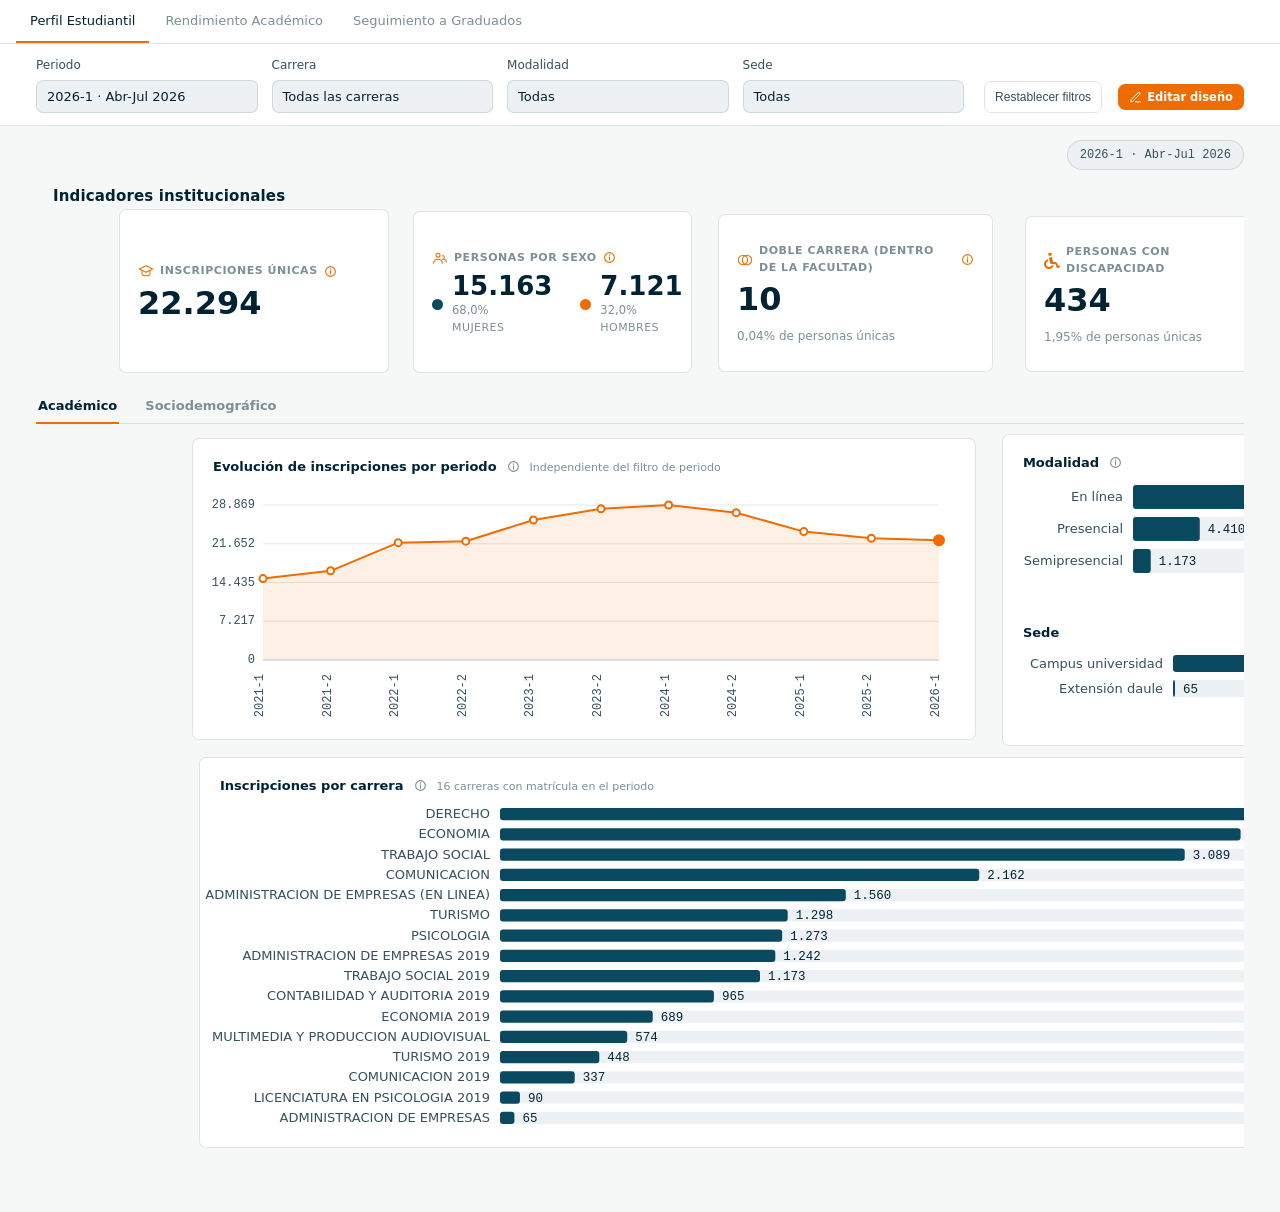
==== docs/index.html @ 74a1d80d "Agregar el modulo de Seguimiento a Graduados con su pipeline y verificacion Tercera pestana del tabl" ====
<!doctype html>
<html lang="es">
<head>
<meta charset="utf-8">
<meta name="viewport" content="width=device-width, initial-scale=1">
<title>Perfil Estudiantil FACSECYD</title>
<link rel="stylesheet" href="styles.css">
</head>
<body>
<div class="loading-veil" id="loadingVeil"><div class="dot"></div>Cargando datos&hellip;</div>

<div class="top-tabs" role="tablist" aria-label="Vistas del dashboard">
  <button type="button" class="top-tab on" data-view="perfil" role="tab" aria-selected="true">Perfil Estudiantil</button>
  <button type="button" class="top-tab" data-view="rendimiento" role="tab" aria-selected="false">Rendimiento Académico</button>
  <button type="button" class="top-tab" data-view="graduados" role="tab" aria-selected="false">Seguimiento a Graduados</button>
</div>

<div class="view-panel" id="view-perfil">
<div class="app" id="app" style="visibility:hidden">
  <div class="filterbar">
    <div class="filterbar-fields">
      <div class="field">
        <label>Periodo</label>
        <div class="msel" id="msel-periodo">
          <button type="button" class="msel-trigger" aria-haspopup="listbox">
            <span class="msel-label">&mdash;</span>
            <span class="count"></span>
          </button>
          <div class="msel-panel" role="listbox"></div>
        </div>
      </div>
      <div class="field">
        <label>Carrera</label>
        <div class="msel" id="msel-carrera">
          <button type="button" class="msel-trigger" aria-haspopup="listbox">
            <span class="msel-label">Todas las carreras</span>
            <span class="count"></span>
          </button>
          <div class="msel-panel" role="listbox"></div>
        </div>
      </div>
      <div class="field">
        <label>Modalidad</label>
        <div class="msel" id="msel-modalidad">
          <button type="button" class="msel-trigger" aria-haspopup="listbox">
            <span class="msel-label">Todas</span>
            <span class="count"></span>
          </button>
          <div class="msel-panel" role="listbox"></div>
        </div>
      </div>
      <div class="field">
        <label>Sede</label>
        <div class="msel" id="msel-sede">
          <button type="button" class="msel-trigger" aria-haspopup="listbox">
            <span class="msel-label">Todas</span>
            <span class="count"></span>
          </button>
          <div class="msel-panel" role="listbox"></div>
        </div>
      </div>
    </div>

    <div class="filterbar-actions">
      <button class="reset-link" id="resetBtn" type="button">Restablecer filtros</button>
      <div class="dash-toolbar">
        <button type="button" class="btn-editor primary small" id="btnEditToggle">
          <svg viewBox="0 0 24 24" width="13" height="13" fill="none" stroke="currentColor" stroke-width="1.8" stroke-linecap="round" stroke-linejoin="round"><path d="M12 20h9"/><path d="M16.5 3.5a2.1 2.1 0 0 1 3 3L7 19l-4 1 1-4 12.5-12.5z"/></svg>
          <span>Editar diseño</span>
        </button>
        <button type="button" class="btn-editor small" id="btnExport" hidden>Exportar diseño</button>
        <button type="button" class="btn-editor small" id="btnResetLayout" hidden>Restablecer diseño</button>
        <span class="dash-toolbar-hint" id="editHint" hidden>Arrastra una tarjeta por su encabezado para moverla a cualquier posición &middot; arrastra su esquina inferior derecha para cambiar ancho y alto</span>
      </div>
    </div>
  </div>

  <main class="main">
    <div class="page-head">
      <div class="head-right">
        <span id="crossChip"></span>
        <span class="period-tag" id="periodTag">&mdash;</span>
      </div>
    </div>

    <div class="dash-grid-outer">
    <div class="dash-grid" id="kpiGrid">
      <section class="dcard section-title" data-id="tituloIndicadores" data-w="100%">
        <span class="drag-handle" title="Mover">&#8942;&#8942;</span>
        <h2>Indicadores institucionales</h2>
        <span class="kpi-inst-alert" id="kpiInstAlert" hidden>Para ver los indicadores institucionales, selecciona únicamente un periodo</span>
      </section>

      <section class="dcard kpi" data-id="kpiInscripciones" data-w="25%">
        <span class="label-row">
          <span class="drag-handle" title="Mover">&#8942;&#8942;</span>
          <svg viewBox="0 0 24 24" width="16" height="16" fill="none" stroke="currentColor" stroke-width="1.6" stroke-linecap="round" stroke-linejoin="round"><path d="M2 9l10-5 10 5-10 5-10-5z"/><path d="M6 11.2v4.8c0 1.5 2.7 3 6 3s6-1.5 6-3v-4.8"/></svg>
          <span class="label">Inscripciones únicas</span>
          <span class="info-icon" id="kpiInscripcionesInfo" tabindex="0" role="button" aria-label="Qué significa Inscripciones únicas">
            <svg viewBox="0 0 24 24" width="13" height="13" fill="none" stroke="currentColor" stroke-width="2" stroke-linecap="round" stroke-linejoin="round"><circle cx="12" cy="12" r="9"/><line x1="12" y1="10.5" x2="12" y2="16.5"/><circle cx="12" cy="7.5" r="0.25" fill="currentColor" stroke-width="1.5"/></svg>
          </span>
        </span>
        <span class="value" id="kpiInscripcionesValue">&mdash;</span>
      </section>

      <section class="dcard kpi" data-id="kpiDobleCarrera" data-w="25%">
        <span class="label-row">
          <span class="drag-handle" title="Mover">&#8942;&#8942;</span>
          <svg viewBox="0 0 24 24" width="16" height="16" fill="none" stroke="currentColor" stroke-width="1.6" stroke-linecap="round" stroke-linejoin="round"><circle cx="9" cy="12" r="7"/><circle cx="15" cy="12" r="7"/></svg>
          <span class="label">Doble carrera (dentro de la facultad)</span>
          <span class="info-icon" id="kpiDobleCarreraInfo" tabindex="0" role="button" aria-label="Qué significa Doble carrera dentro de la facultad">
            <svg viewBox="0 0 24 24" width="13" height="13" fill="none" stroke="currentColor" stroke-width="2" stroke-linecap="round" stroke-linejoin="round"><circle cx="12" cy="12" r="9"/><line x1="12" y1="10.5" x2="12" y2="16.5"/><circle cx="12" cy="7.5" r="0.25" fill="currentColor" stroke-width="1.5"/></svg>
          </span>
        </span>
        <span class="value" id="kpiDobleCarreraValue">&mdash;</span>
        <span class="value-pct" id="kpiDobleCarreraPct"></span>
      </section>

      <section class="dcard kpi" data-id="kpiSexo" data-w="50%">
        <span class="label-row">
          <span class="drag-handle" title="Mover">&#8942;&#8942;</span>
          <svg viewBox="0 0 24 24" width="16" height="16" fill="none" stroke="currentColor" stroke-width="1.6" stroke-linecap="round" stroke-linejoin="round"><circle cx="9" cy="8" r="3"/><path d="M2.5 20c0-3.6 2.9-6 6.5-6s6.5 2.4 6.5 6"/><path d="M16 8.3c1.4.3 2.5 1.5 2.5 3s-1.1 2.7-2.5 3"/><path d="M18.5 14.3c2 .5 3 1.9 3 3.7"/></svg>
          <span class="label">Personas por sexo</span>
          <span class="info-icon" id="kpiSexoInfo" tabindex="0" role="button" aria-label="Qué significa Personas por sexo">
            <svg viewBox="0 0 24 24" width="13" height="13" fill="none" stroke="currentColor" stroke-width="2" stroke-linecap="round" stroke-linejoin="round"><circle cx="12" cy="12" r="9"/><line x1="12" y1="10.5" x2="12" y2="16.5"/><circle cx="12" cy="7.5" r="0.25" fill="currentColor" stroke-width="1.5"/></svg>
          </span>
        </span>
        <span class="value-split">
          <span class="value-item">
            <span class="value-dot" style="background:var(--s1)"></span>
            <span class="value-item-text">
              <span class="value-item-num" id="kpiSexoMujeresValue">&mdash;</span>
              <span class="value-item-pct" id="kpiSexoMujeresPct"></span>
              <span class="value-item-label">Mujeres</span>
            </span>
          </span>
          <span class="value-item">
            <span class="value-dot" style="background:var(--s2)"></span>
            <span class="value-item-text">
              <span class="value-item-num" id="kpiSexoHombresValue">&mdash;</span>
              <span class="value-item-pct" id="kpiSexoHombresPct"></span>
              <span class="value-item-label">Hombres</span>
            </span>
          </span>
        </span>
      </section>

      <section class="dcard kpi" data-id="kpiDiscapacidad" data-w="25%">
        <span class="label-row">
          <span class="drag-handle" title="Mover">&#8942;&#8942;</span>
          <svg viewBox="0 0 512 512" width="16" height="16" fill="currentColor"><!-- Font Awesome Free 7.3.1 (CC BY 4.0) --><path d="M136 40a56 56 0 1 1 112 0 56 56 0 1 1 -112 0zM117.9 197.6l12.6 63c-38.6 12.4-66.5 48.7-66.5 91.4 0 53 43 96 96 96 35.6 0 66.7-19.4 83.3-48.2 2.3 .1 4.6 .2 7 .2l4.1 0c1 0 2.1 0 3.1 0l55.2 0c-20.4 64.9-81 112-152.7 112-88.4 0-160-71.6-160-160 0-73.8 50-135.9 117.9-154.4zm148.6-28.1l23.7 118.5 60.5 0c33.3 0 63.2 20.7 74.9 51.9l25.5 68 18.7-6.2c16.8-5.6 34.9 3.5 40.5 20.2s-3.5 34.9-20.2 40.5l-48 16c-16.3 5.4-34-3-40.1-19.1l-36.3-96.9c-2.3-6.2-8.3-10.4-15-10.4l-86.1 0c-.4 0-.8 0-1.3 0l-13.1 0c-30.5 0-56.8-21.5-62.8-51.4L165.3 189.7c-6.4-31.9 18-61.7 50.6-61.7 24.6 0 45.8 17.4 50.6 41.5z"/></svg>
          <span class="label">Personas con discapacidad</span>
          <span class="info-icon" id="kpiDiscapacidadInfo" tabindex="0" role="button" aria-label="Qué significa Personas con discapacidad">
            <svg viewBox="0 0 24 24" width="13" height="13" fill="none" stroke="currentColor" stroke-width="2" stroke-linecap="round" stroke-linejoin="round"><circle cx="12" cy="12" r="9"/><line x1="12" y1="10.5" x2="12" y2="16.5"/><circle cx="12" cy="7.5" r="0.25" fill="currentColor" stroke-width="1.5"/></svg>
          </span>
        </span>
        <span class="value" id="kpiDiscapacidadValue">&mdash;</span>
        <span class="value-pct" id="kpiDiscapacidadPct"></span>
      </section>

      <section class="dcard kpi" data-id="kpiInternacional" data-w="25%">
        <span class="label-row">
          <span class="drag-handle" title="Mover">&#8942;&#8942;</span>
          <svg viewBox="0 0 24 24" width="16" height="16" fill="none" stroke="currentColor" stroke-width="1.6" stroke-linecap="round" stroke-linejoin="round"><circle cx="12" cy="12" r="9"/><line x1="3" y1="12" x2="21" y2="12"/><path d="M12 3c3 3.5 3 14.5 0 18M12 3c-3 3.5-3 14.5 0 18"/></svg>
          <span class="label">Estudiantes internacionales</span>
          <span class="info-icon" id="kpiInternacionalInfo" tabindex="0" role="button" aria-label="Qué significa Estudiantes internacionales">
            <svg viewBox="0 0 24 24" width="13" height="13" fill="none" stroke="currentColor" stroke-width="2" stroke-linecap="round" stroke-linejoin="round"><circle cx="12" cy="12" r="9"/><line x1="12" y1="10.5" x2="12" y2="16.5"/><circle cx="12" cy="7.5" r="0.25" fill="currentColor" stroke-width="1.5"/></svg>
          </span>
        </span>
        <span class="value" id="kpiInternacionalValue">&mdash;</span>
        <span class="value-pct" id="kpiInternacionalPct"></span>
      </section>
    </div>
    </div>

    <nav class="subtabs">
      <button type="button" class="subtab on" data-target="panel-academico">Académico</button>
      <button type="button" class="subtab" data-target="panel-socio">Sociodemográfico</button>
    </nav>

    <div class="section-panel" id="panel-academico">
    <div class="dash-grid-outer">
    <div class="dash-grid" id="dashGrid-academico">
      <section class="card dcard" data-id="trend" data-w="50%">
        <div class="card-head">
          <span class="drag-handle" title="Mover">&#8942;&#8942;</span>
          <h3>Evolución de inscripciones por periodo</h3>
          <span class="info-icon" id="trendInfo" tabindex="0" role="button" aria-label="Cómo se cuenta este gráfico">
            <svg viewBox="0 0 24 24" width="13" height="13" fill="none" stroke="currentColor" stroke-width="2" stroke-linecap="round" stroke-linejoin="round"><circle cx="12" cy="12" r="9"/><line x1="12" y1="10.5" x2="12" y2="16.5"/><circle cx="12" cy="7.5" r="0.25" fill="currentColor" stroke-width="1.5"/></svg>
          </span>
          <span class="note">Independiente del filtro de periodo</span>
        </div>
        <div class="chart-wrap" id="chartTrend"></div>
      </section>

      <section class="card dcard" data-id="modsede" data-w="50%">
        <div class="card-head">
          <span class="drag-handle" title="Mover">&#8942;&#8942;</span>
          <h3>Modalidad</h3>
          <span class="info-icon" id="modsedeInfo" tabindex="0" role="button" aria-label="Cómo se cuentan estos gráficos">
            <svg viewBox="0 0 24 24" width="13" height="13" fill="none" stroke="currentColor" stroke-width="2" stroke-linecap="round" stroke-linejoin="round"><circle cx="12" cy="12" r="9"/><line x1="12" y1="10.5" x2="12" y2="16.5"/><circle cx="12" cy="7.5" r="0.25" fill="currentColor" stroke-width="1.5"/></svg>
          </span>
        </div>
        <div class="chart-wrap" id="chartModalidad"></div>
        <div class="card-head" style="margin-top:18px;"><h3>Sede</h3></div>
        <div class="chart-wrap" id="chartSede"></div>
      </section>

      <section class="card dcard" data-id="carrera" data-w="100%">
        <div class="card-head">
          <span class="drag-handle" title="Mover">&#8942;&#8942;</span>
          <h3>Inscripciones por carrera</h3>
          <span class="info-icon" id="carreraInfo" tabindex="0" role="button" aria-label="Cómo se cuenta este gráfico">
            <svg viewBox="0 0 24 24" width="13" height="13" fill="none" stroke="currentColor" stroke-width="2" stroke-linecap="round" stroke-linejoin="round"><circle cx="12" cy="12" r="9"/><line x1="12" y1="10.5" x2="12" y2="16.5"/><circle cx="12" cy="7.5" r="0.25" fill="currentColor" stroke-width="1.5"/></svg>
          </span>
          <span class="note" id="carreraNote"></span>
        </div>
        <div class="chart-wrap" id="chartCarrera"></div>
      </section>
    </div>
    </div>
    </div>

    <div class="section-panel" id="panel-socio" hidden>
    <div class="dash-grid-outer">
    <div class="dash-grid" id="dashGrid-socio">
      <section class="card dcard" data-id="pyramid" data-w="100%">
        <div class="card-head">
          <span class="drag-handle" title="Mover">&#8942;&#8942;</span>
          <h3>Estructura de la población por sexo y edad de ingreso</h3>
          <span class="info-icon" id="pyramidInfo" tabindex="0" role="button" aria-label="Cómo se cuenta este gráfico">
            <svg viewBox="0 0 24 24" width="13" height="13" fill="none" stroke="currentColor" stroke-width="2" stroke-linecap="round" stroke-linejoin="round"><circle cx="12" cy="12" r="9"/><line x1="12" y1="10.5" x2="12" y2="16.5"/><circle cx="12" cy="7.5" r="0.25" fill="currentColor" stroke-width="1.5"/></svg>
          </span>
          <span class="note" id="pyramidNote"></span>
        </div>
        <div class="pyramid-stats" id="pyramidStats"></div>
        <div class="chart-wrap" id="chartPyramid"></div>
      </section>

      <section class="card dcard" data-id="grupo" data-w="33%">
        <div class="card-head">
          <span class="drag-handle" title="Mover">&#8942;&#8942;</span>
          <h3>Grupo socioeconómico</h3>
          <span class="info-icon" id="grupoInfo" tabindex="0" role="button" aria-label="Cómo se cuenta este gráfico">
            <svg viewBox="0 0 24 24" width="13" height="13" fill="none" stroke="currentColor" stroke-width="2" stroke-linecap="round" stroke-linejoin="round"><circle cx="12" cy="12" r="9"/><line x1="12" y1="10.5" x2="12" y2="16.5"/><circle cx="12" cy="7.5" r="0.25" fill="currentColor" stroke-width="1.5"/></svg>
          </span>
        </div>
        <div class="chart-wrap" id="chartGrupo"></div>
      </section>

      <section class="card dcard" data-id="etnia" data-w="33%">
        <div class="card-head">
          <span class="drag-handle" title="Mover">&#8942;&#8942;</span>
          <h3>Autoidentificación étnica</h3>
          <span class="info-icon" id="etniaInfo" tabindex="0" role="button" aria-label="Cómo se cuenta este gráfico">
            <svg viewBox="0 0 24 24" width="13" height="13" fill="none" stroke="currentColor" stroke-width="2" stroke-linecap="round" stroke-linejoin="round"><circle cx="12" cy="12" r="9"/><line x1="12" y1="10.5" x2="12" y2="16.5"/><circle cx="12" cy="7.5" r="0.25" fill="currentColor" stroke-width="1.5"/></svg>
          </span>
        </div>
        <div class="chart-wrap" id="chartEtnia"></div>
      </section>

      <section class="card dcard" data-id="disc" data-w="33%">
        <div class="card-head">
          <span class="drag-handle" title="Mover">&#8942;&#8942;</span>
          <h3>Discapacidad</h3>
          <span class="info-icon" id="discInfo" tabindex="0" role="button" aria-label="Cómo se cuenta este gráfico">
            <svg viewBox="0 0 24 24" width="13" height="13" fill="none" stroke="currentColor" stroke-width="2" stroke-linecap="round" stroke-linejoin="round"><circle cx="12" cy="12" r="9"/><line x1="12" y1="10.5" x2="12" y2="16.5"/><circle cx="12" cy="7.5" r="0.25" fill="currentColor" stroke-width="1.5"/></svg>
          </span>
          <span class="note" id="discNote"></span>
        </div>
        <div class="chart-wrap" id="chartDisc"></div>
      </section>

      <section class="card dcard" data-id="ecuadorsplit" data-w="100%">
        <div class="card-head">
          <span class="drag-handle" title="Mover">&#8942;&#8942;</span>
          <h3>Origen: Ecuador vs. extranjero</h3>
          <span class="info-icon" id="ecuadorSplitInfo" tabindex="0" role="button" aria-label="Cómo se cuenta este gráfico">
            <svg viewBox="0 0 24 24" width="13" height="13" fill="none" stroke="currentColor" stroke-width="2" stroke-linecap="round" stroke-linejoin="round"><circle cx="12" cy="12" r="9"/><line x1="12" y1="10.5" x2="12" y2="16.5"/><circle cx="12" cy="7.5" r="0.25" fill="currentColor" stroke-width="1.5"/></svg>
          </span>
        </div>
        <div class="chart-wrap" id="chartEcuador"></div>
      </section>

      <section class="card dcard" data-id="worldmap" data-w="100%">
        <div class="card-head">
          <span class="drag-handle" title="Mover">&#8942;&#8942;</span>
          <h3>Estudiantes internacionales por país</h3>
          <span class="info-icon" id="worldMapInfo" tabindex="0" role="button" aria-label="Cómo se cuenta este gráfico">
            <svg viewBox="0 0 24 24" width="13" height="13" fill="none" stroke="currentColor" stroke-width="2" stroke-linecap="round" stroke-linejoin="round"><circle cx="12" cy="12" r="9"/><line x1="12" y1="10.5" x2="12" y2="16.5"/><circle cx="12" cy="7.5" r="0.25" fill="currentColor" stroke-width="1.5"/></svg>
          </span>
          <span class="note" id="worldMapNote"></span>
        </div>
        <div class="chart-wrap map-wrap" id="worldMapWrap">
          <div class="map-period-block" id="worldMapBlock" hidden>Selecciona un solo periodo para ver este mapa</div>
          <svg id="worldMapSvg" class="chart world-map" viewBox="0 0 960 480" role="img" aria-label="Países de origen de estudiantes internacionales">
<path id="c-AFG" d="M643.2,144.9L645.9,145.9L648,145.6L648.5,144.4L650.6,144L652.1,143.2L652.7,141L654.9,140.5L655.3,139.6L656.6,140.3L657.4,140.4L658.9,140.4L660.9,140.9L661.7,141.3L663.6,140.4L664.5,140.9L665.4,139.7L667,139.8L667.4,139.4L667.7,138.3L668.8,137.4L670.3,138L670,138.8L670.8,138.9L670.5,141.2L671.6,142L672.5,141.5L673.7,141.2L675.4,140L677.2,140.2L679.9,140.2L680.4,141L678.9,141.3L677.5,141.8L674.5,142.1L671.6,142.6L670,143.8L670.7,144.9L671,146.3L669.6,147.4L669.8,148.4L669,149.4L666.5,149.3L667.5,151L665.8,151.7L664.7,153.3L664.8,154.9L663.8,155.7L662.8,155.4L660.8,155.8L660.5,156.5L658.5,156.5L657,158L656.9,160.3L653.5,161.4L651.6,161.2L651.1,161.8L649.5,161.4L646.8,161.8L642.3,160.5L644.7,158L644.5,156.3L642.5,155.9L642.3,154.2L641.4,152L642.6,150.6L641.4,150.2L642.1,148.3L643.2,144.9Z"/><path id="c-AGO" d="M523.5,255.7L524.2,257.7L525,259.3L525.6,260.1L526.6,261.5L528.4,261.3L529.2,260.9L530.7,261.3L531.1,260.6L531.8,259.1L533.4,259L533.6,258.5L534.9,258.5L534.7,259.5L537.9,259.4L538,261.1L538.5,262.1L538.1,263.8L538.3,265.4L539.2,266.4L539.1,269.6L539.7,269.3L540.9,269.4L542.6,269L543.8,269.1L544,270L543.7,271.3L544.2,272.5L543.8,273.5L544,274.4L538.5,274.4L538.4,282.9L540.2,285.1L541.9,286.7L537,287.8L530.5,287.4L528.7,286.2L517.9,286.3L517.5,286.5L515.9,285.3L514.2,285.2L512.6,285.6L511.3,286.1L511,284.5L511.4,282.1L512.3,279.7L512.5,278.5L513.3,276.1L514,275L515.5,273.3L516.4,272.1L516.6,270.1L516.5,268.6L515.7,267.7L515,266L514.3,264.4L514.5,263.9L515.3,262.8L514.5,260.3L513.9,258.5L512.6,256.8L512.9,256.3L514,255.9L514.7,256L515.7,255.6L523.5,255.7ZM513.2,255.2L512.5,255.4L511.8,253.4L512.8,252.3L513.7,251.8L514.7,252.7L513.7,253.3L513.2,254L513.2,255.2Z"/><path id="c-ALB" d="M534.9,128.4L534.6,129.3L534.9,130.4L536.1,131.1L536,131.8L535.1,132.2L535,133L533.7,134.3L533.3,134.1L533.2,133.6L531.7,132.7L531.5,131.4L531.7,129.6L532.1,128.7L531.7,128.3L531.5,127.5L532.6,126.2L532.8,126.7L533.5,126.4L534.1,127.1L534.7,127.4L534.9,128.4Z"/><path id="c-ARE" d="M617.5,175.3L618,175.2L618.1,175.9L620.2,175.5L622.4,175.6L624,175.7L625.8,173.9L627.8,172.2L629.5,170.5L630,171.4L630.4,173.5L629,173.5L628.8,175.3L629.3,175.7L628.1,176.2L628.1,177.3L627.3,178.4L627.2,179.4L626.7,180L618.7,178.7L617.6,176L617.5,175.3Z"/><path id="c-ARG" d="M305.3,387.2L302.8,387.3L301.4,386.4L299.8,386.3L297,386.3L297,380.4L298,381.6L299.3,383.6L302.8,385.2L306.5,385.9L305.3,387.2ZM306.8,298.9L308.3,300.8L309.4,298.6L312.4,298.8L312.8,299.3L317.7,303.7L319.9,304.1L323.2,306.1L325.9,307.1L326.3,308.3L323.7,312.3L326.4,313.1L329.4,313.5L331.5,313L333.9,311L334.3,308.6L335.7,308.1L337,309.7L336.9,311.8L334.7,313.3L332.9,314.4L329.9,316.9L326.3,320.6L325.7,322.7L325,325.5L325,328.1L324.4,328.7L324.2,330.4L324,331.8L327.4,334.1L327,335.9L328.7,337.1L328.6,338.4L326,341.8L322,343.3L316.7,343.8L313.8,343.5L314.3,345.1L313.8,347.1L314.3,348.5L312.7,349.4L309.9,349.8L307.4,348.8L306.4,349.5L306.7,352.2L308.5,353L310,352.1L310.8,353.5L308.3,354.3L306.2,356L305.8,358.7L305.2,360.1L302.6,360.1L300.5,361.5L299.8,363.5L302.4,365.4L305,366L304,368.4L300.9,369.9L299.2,373L296.7,374L295.6,375.3L296.5,378.1L298.3,379.6L297.1,379.5L294.7,379L288.2,378.7L287.1,377.1L287.2,375.1L285.4,375.3L284.5,374.3L284.2,371.5L286.3,370.3L287.1,368.7L286.8,367.3L288.2,365L289.2,361.5L288.9,359.9L290.1,359.4L289.8,358.4L288.6,357.9L289.4,356.8L288.2,355.8L287.6,352.7L288.7,352.1L288.2,348.9L288.9,346.2L289.6,343.8L291.2,342.8L290.4,340.2L290.3,337.8L292.4,336L292.3,333.8L293.8,331.2L293.8,328.7L293.1,328.2L291.9,323.6L293.5,320.9L293.3,318.3L294.3,315.9L296,313.4L297.9,311.7L297.1,310.7L297.6,309.8L297.6,305.4L300.5,304.1L301.4,301.3L301,300.6L303.3,298.2L306.8,298.9Z"/><path id="c-ARM" d="M596.2,130.4L599.9,130L600.5,130.7L601.5,131.2L601,131.8L602.4,132.8L601.6,133.6L602.8,134.3L604,134.8L604,136.6L603,136.7L602,135.1L602,134.7L600.8,134.7L600,134L599.5,134.1L598.4,133.3L596.4,132.7L596.7,131.4L596.2,130.4Z"/><path id="c-ATA" d="M321.1,453.4L320.4,454.8L319.6,456L314,455.6L308,455.8L304.7,454.9L304.7,454.8L303.2,454L309.2,454.1L315,454.4L317,453.3L318.4,452.3L321.1,453.4ZM55.4,452L50.3,452.4L46.8,451.4L45.3,450.5L45.2,450.3L43.4,449.6L45.1,448.6L50,449L52.7,449.8L54.7,450.8L55.4,452ZM359.6,448.1L362.9,449.3L364,450.9L364.3,452L364.4,453.4L360.3,454.2L356,454.9L351,455.5L345.4,456.1L339.1,455.9L335.6,455L336,453.9L341.7,453.2L344,452.3L345.7,451.2L346.9,450.2L348.5,449.2L350.2,448.1L350.2,448.1L351.6,448.1L355.6,447.6L359.6,448.1ZM156.8,436L160.2,436.4L163.4,436L161.9,436.9L159.4,437.6L155.7,437.4L153,436.4L153,436.4L153.6,435.5L156.8,436ZM145.2,436L149.2,437L147.7,436.9L144.2,436.6L140.6,435.9L140.6,435.9L142.5,435.3L145.2,436ZM216,431.8L219,432.2L221.9,431.9L223.5,433.4L221.4,433.2L218.1,433.3L214.8,433.2L211.2,433.3L208.5,432.8L207.1,431.7L208.8,431.2L212.2,431.6L216,431.8ZM297.5,429.2L297.8,430.4L297.3,431.5L296.6,432.5L293.4,432.8L290.5,433.3L287,433.3L288.3,432.2L285.1,432.6L282.2,433L280.1,432.2L280,431.1L282.9,430.1L282.9,430.1L284.7,429.7L287.8,429.8L288.6,428.5L288.7,427.5L288.7,425.3L290.2,424.1L292.7,423.7L294.1,424.7L294.7,425.7L295.8,426.9L296.7,428L297.5,429.2ZM323.7,411.1L322.5,411.6L320.6,411.2L318.4,411.5L316.5,412.1L314.6,412.8L313.3,413.6L312.9,414.6L313.1,415.6L314.3,416.5L312.5,417.1L310,417.3L308.5,418.2L307,419.1L305.3,420.2L304.9,421.2L305.8,422.3L307.2,423.1L309.4,423.8L311.5,424.6L312.6,425.7L313.1,426.6L313.9,427.7L315.2,428.6L316,429.6L316.3,432L317.1,433L317.3,434.1L318.2,435.1L317.8,436.5L316.3,437.6L314.8,438.5L311.2,438.9L310,439.8L308.4,440.7L304.4,441.7L300.8,442.1L297.5,442.7L293.9,443.3L291.7,444.4L287.4,444.5L282.7,444.4L278.5,444.6L274,444.6L274.9,445.6L278.9,446.1L281.9,446.8L283.6,447.8L280.6,448.6L276,448.3L272.2,449L272,450.1L271.9,451.2L275.1,452L275.6,453L279,454L284.7,454.4L289.5,455.2L293.3,456L298.2,456.8L304.8,457.3L311.3,458L315.9,458.8L320.8,459.7L323.4,460.9L324.7,461.9L328,461L332.4,460.2L337,459.4L342.6,458.7L347.3,457.9L353.9,457.9L360.5,458.3L365.8,458.9L367.6,457.7L371.3,457L378,456.9L383.3,456.3L388.3,455.7L393.8,455.4L399.7,454.9L403.9,454.2L402,453.3L400.8,452.4L400.8,451.4L395.7,451.5L390.2,451.9L385,451.9L384.2,450.9L384.6,448.9L385.8,448.3L389.6,447.7L394.1,447.1L397.3,446.3L400.6,445.5L403,444.5L406.6,444L410.2,443.6L412.1,443.4L416.2,443.3L420.1,442.9L423.4,442.4L426.6,441.8L429.6,441.2L433.3,440.3L435.6,439.4L438.1,438.7L438.9,437.6L436.1,437L437,435.9L438.8,435.1L441.6,434.5L444.5,433.9L447.2,433.1L449.3,432L450.6,430.8L452.5,430L455.7,430.2L457,431.1L460.2,431.2L460.3,430.2L461.7,429.2L464.6,429.4L465.2,430.4L468.4,430.6L471.9,430.1L475.2,429.8L478.2,429.9L479.4,431L482.3,430.1L485,429.7L488.1,429.3L491,428.9L493.8,428.3L496.7,427.9L499,427.3L500.6,426.4L502.6,427.1L505.4,426.7L507.3,428L508.8,428.9L511.9,428.4L513.1,427.3L515.8,426.6L519.3,426.7L520.3,427.7L522.5,426.7L525.4,426.4L528.5,426.3L531.4,426.4L534.3,426.7L537.2,426.9L538.5,427.7L540.2,428.5L543.1,428.1L546.2,428L549.3,428L552.2,427.9L554.9,427.5L557.7,427.2L560.1,426.5L562.6,426L565.3,425.8L567.3,425L568.8,423.6L570.3,422.7L573.1,423.1L574.1,424L576.4,424.7L579.2,424.4L581.1,425.4L583.1,426.1L585.8,425.4L586.7,424.3L589.1,423.8L591.9,422.9L594.5,422.6L597.6,422L599.7,421.5L601.9,420.8L604,420.3L606.5,420.6L608.9,419.6L610.6,418.9L613.1,419L615.3,418.3L615.9,417.4L618.1,416.7L620.3,416.1L623,415.7L625.4,415.5L627.8,415.7L630.3,415.9L632.4,416.7L632.7,417.8L635,418.7L636.7,419.4L639.8,419.7L641.6,420.5L643.8,421.2L646.4,421.4L648.5,420.8L650.8,419.7L653.3,420.3L655.9,420.6L658.4,420.9L661,421.2L663.7,421.2L665.9,423.9L665.8,424.6L665.5,425.8L662.9,426.5L660.8,427.5L661.2,428.5L664.2,428.5L663.8,429.5L662.5,430.5L661.2,431.6L663.2,432.4L666.3,432.7L669.4,432.2L670.9,431.2L671.8,430.2L673.2,429.4L674.9,428.6L675.6,427.6L677,426.3L678.6,426.1L681.7,426L684.3,425.7L687.1,425.2L688.4,424.2L689.1,423.2L691,422.2L693.6,421.5L695.8,421L697.3,420.1L698.8,419.6L700.7,419.2L703.4,419.5L705.8,419.2L708.4,418.9L711.3,419.1L713.3,418.3L714.6,416.6L715.6,417.3L716.9,418.5L719.1,419.1L721.7,419.3L724.2,419L727,419.2L729.5,419.2L731.1,419L733.4,419.1L735.4,419.7L737.8,419.3L740.7,419.3L743.1,419L745.9,419.3L747.7,418.4L749,417.6L750.9,416.8L754.2,414.8L755.9,415.2L758,415.9L759.8,416.9L763.2,418.5L765.8,418.5L768.2,418.5L771.1,418.2L774,417.9L776.2,417.1L778,416.4L781,416.2L782.9,415.7L785,416.2L786.4,417L788.3,417.9L791.2,417.8L793,418.4L796.2,419.1L799.6,419.4L802.3,419.2L804.4,418.3L806.2,417.5L808.6,417.3L811,417.7L813.8,417.9L816.3,417.5L818.7,417.5L821,417.8L823.5,418L825.9,417.6L828.8,417.1L831.5,417L834.5,417L837,416.8L839.4,416.6L840.1,415.3L840.2,414.2L841.9,414.9L842.3,416.1L843.2,417.2L844.3,418.1L846.6,418.5L849.6,418.4L853.1,418.3L855.5,418.2L859,418.2L861.5,418.1L865,418.2L868,418.4L869.9,419.3L869.3,420.3L871.1,421.1L873.9,421.7L876.9,422.4L880.4,422.8L884,423.2L886.7,423.7L889.7,423.7L891.4,422.8L893.8,423.6L895.8,424.4L898.2,425L901.4,425.3L904.5,425.6L905.8,426.6L908.8,427.3L910.9,428.2L913.8,428.6L916.9,428.6L919.8,428.7L923,428.7L926.2,428.9L929.1,429.3L931.9,429.9L934.7,430.4L936.6,431.2L936.2,432.2L934.8,433.2L933.6,434.4L932.7,435.3L931.4,436.4L927.9,436.8L926.4,437.8L922.9,438.3L921.7,439.4L919.9,440.4L918,441.2L916.9,442.3L916.2,443.3L915.9,444.5L916,445.5L917.5,446.6L918.1,447.5L919.3,448.5L924.3,448.9L925.3,450L920.5,450.4L916.4,451L911.4,451.1L909.1,452.6L908.7,453.9L907.5,454.9L906.1,455.9L909.7,456.7L911,457.8L913.3,458.8L916.5,459.7L920.3,460.6L924.3,461.4L930.4,462.2L931.7,463.5L939.4,464.1L939.9,464.3L941.9,465.1L949.3,464.4L955.4,465.3L960,465.9L0.2,465.9L2.5,464.4L7.3,465.2L7.6,465.1L10.4,464.3L10.8,464.3L11.1,464.3L15,465.4L18.4,464.3L19,464.2L26.8,463.7L29.3,464.3L30.6,464.6L34.6,465.5L42.2,466.2L48.2,467L58.5,467.7L66.2,466.9L77.5,467.5L83.9,468.3L91,467.5L98.4,466.8L99,465.5L88.5,465.4L79.8,464.8L77.6,463.7L70.4,463.2L70.9,462L71.9,460.9L72.9,459.9L72.4,458.8L67.9,458L65.9,457.1L61.8,456.3L68.2,456.4L74.4,456L78.3,456.9L83,456.1L87.4,455.1L89.6,454.2L88.6,453.1L85.2,452.4L81.2,451.6L75.8,451.5L71,451.1L65.8,450.8L64.1,449.8L60.6,449L58.5,448.1L57.7,445L59,445.3L61.4,446.1L65.8,445.9L70,445.5L72.2,446.7L76.4,446.4L80,445.8L83.3,445.1L86.4,444.2L90.4,443.9L90.3,442.9L89.3,442L90.1,441L93.6,440.5L95.1,441.4L99.2,440.9L102.3,440.2L106.1,440.2L109.7,439.9L113.3,439.3L116.2,438.7L119.4,438.1L121.5,438.3L123.3,438.5L127.3,438.1L130.9,438.6L134.5,438.6L138,438.2L141.6,438.5L145.6,438.7L149.3,438.6L153.2,438.7L157.1,438.7L160.8,438.6L163.5,437.8L166.7,437.4L170.1,438L173.3,437.5L176.1,436.6L177.9,437.4L178.8,438.3L180.5,439.2L183.3,438.5L186.5,439.4L190.1,439.8L193.2,440.5L196.9,440.3L200.3,439.9L204.4,440L208,440.3L211.6,440.8L213,439.7L211.3,438.8L210,437.8L206.5,437.6L205,436.6L204.5,435.6L203.5,433.6L205.6,434L209.1,434.2L212.5,434L215.6,434.4L218.3,435.2L219.5,436.2L223.1,436.3L226.5,435.9L230.2,435.4L233.5,435.1L236.2,435.7L239.8,435.5L242.1,433.5L244.2,434.7L247.3,435.2L250.6,434.9L252.8,435.9L256.3,436.1L259.6,436.4L262.7,436.9L264.8,435.9L265.9,435L268.5,436.1L272.2,435.8L274.9,436.4L276.7,437.3L280.3,437L283.1,436.4L285.8,435.7L289,435.4L292.8,435.1L296.2,434.7L298.8,434.1L300.3,433.3L301,432.1L300.7,431L299.8,430L298.9,428.9L298.1,427.9L297.4,427L297.2,425.9L297.5,424.9L298.7,423.9L299.8,422.8L300.2,421.7L299.7,420.6L299.4,419.5L300.7,418.3L302.1,417.6L303.8,416.6L305.7,415.7L307.8,414.9L308.9,413.8L310.3,413.1L312,412.4L314.6,412.2L316.2,411.4L318.1,410.9L320.3,410.6L322.2,409.9L323.7,409L325.8,408.7L327.4,409.4L326.4,410.3L323.7,411.1Z"/><path id="c-ATF" d="M663.8,369.7L665.5,370.5L668.1,370.8L668.2,371.3L667.4,372.6L663.3,372.7L663.3,371.3L663.6,370.2L663.8,369.7Z"/><path id="c-AUS" d="M867.7,348.8L870.3,349.7L871.8,349.3L873.8,348.8L875.4,349L875.6,352.2L874.7,353.1L874.4,355.2L873.5,354.5L871.7,356.4L871.1,356.2L869.5,356.1L867.8,353.9L867.5,352.1L865.9,349.8L866,348.5L867.7,348.8ZM862.8,276.7L863.8,278.8L865.5,277.8L866.4,278.9L867.7,280L867.4,281.1L868,283.4L868.4,284.8L869,285.1L869.8,287.4L869.5,288.7L870.4,290.6L873.3,291.9L875.1,293.2L876.9,294.4L876.6,295L878.1,296.7L879.1,299.6L880.2,299L881.3,300.1L881.9,299.7L882.4,302.6L884.3,304.2L885.5,305.2L887.6,307.4L888.4,309.5L888.4,311L888.2,312.7L889.5,315L889.4,317.3L888.9,318.6L888.2,320.9L888.2,322.5L887.7,324.4L886.5,326.8L884.6,328.1L883.6,330.2L882.7,331.5L881.9,333.8L880.9,335.1L880.2,337.1L879.9,339L880,339.8L878.5,340.7L875.5,340.8L873,341.9L871.8,343L870.2,344.1L868,342.9L866.3,342.4L866.8,341.1L865.3,341.6L863,343.5L860.7,342.8L859.1,342.3L857.6,342.2L855,341.4L853.3,339.7L852.8,337.7L852.2,336.4L850.9,335.3L848.3,335L849.2,333.7L848.6,331.7L847.3,333.5L844.9,334L846.3,332.6L846.7,331L847.7,329.7L847.5,327.7L845.3,330L843.7,330.9L842.6,333L840.6,331.9L840.6,330.5L839,328.6L837.6,327.6L838.1,327L834.6,325.4L832.8,325.3L830.2,324L825.4,324.2L822,325.2L818.9,326.1L816.4,325.9L813.6,327.3L811.3,327.9L810.7,329.3L809.8,330.4L807.5,330.4L805.8,330.7L803.5,330.2L801.5,330.5L799.7,330.6L798.1,332L797.4,331.9L796,332.7L794.7,333.5L792.8,333.4L791,333.4L788.2,331.7L786.7,331.2L786.8,329.7L788.1,329.3L788.6,328.7L788.5,327.7L788.8,325.9L788.5,324.3L787.1,321.6L786.7,320.1L786.8,318.6L785.7,316.8L785.6,316L784.5,315L784.1,312.9L782.6,310.8L782.2,309.6L783.4,310.8L782.5,308.3L783.8,309.1L784.6,310.1L784.6,308.8L783.3,306.7L783,305.8L782.4,305L782.7,303.5L783.2,302.8L783.6,301.5L783.3,299.9L784.4,298L784.6,300L785.7,298.2L787.9,297.3L789.2,296.2L791.2,295.2L792.4,295L793.2,295.3L795.3,294.3L796.9,294L797.3,293.5L798,293.2L799.5,293.3L802.3,292.5L803.7,291.3L804.4,289.9L806,288.5L806.1,287.5L806.2,286L808,283.7L809.2,286L810.3,285.5L809.3,284.3L810.2,283L811.4,283.5L811.7,281.5L813.1,280.2L813.8,279.1L815.1,278.7L815.2,277.9L816.3,278.3L816.4,277.6L817.6,277.2L818.8,276.8L820.8,278.1L822.3,279.7L824,279.7L825.7,279.9L825.1,278.5L826.4,276.3L827.6,275.6L827.2,275L828.3,273.4L829.9,272.5L831.3,272.8L833.5,272.3L833.5,270.9L831.5,270.1L833,269.7L834.7,270.3L836.1,271.4L838.4,272.1L839.1,271.8L840.8,272.7L842.4,271.9L843.4,272.1L844,271.6L845.2,272.9L844.5,274.4L843.5,275.4L842.6,275.5L842.9,276.6L842.1,277.9L841.1,279.2L841.3,280L843.5,281.5L845.5,282.3L846.9,283.2L848.8,284.8L849.6,284.8L851,285.5L851.4,286.3L853.9,287.2L855.7,286.3L856.2,284.9L856.7,283.7L857.1,282.2L857.9,280.1L857.5,278.8L857.7,278.1L857.4,276.5L857.7,274.5L858.2,274L857.8,273.1L858.5,271.7L859,270.2L859,269.4L860,268.4L860.8,269.8L861,271.4L861.6,271.7L861.8,272.9L862.7,274.2L862.9,275.7L862.8,276.7Z"/><path id="c-AUT" d="M525.3,111.7L525.1,112.8L523.6,112.8L524.1,113.3L523.2,115.1L522.7,115.5L520.4,115.6L519,116.2L516.8,116L513,115.3L512.4,114.4L509.8,114.8L509.5,115.3L507.8,115L506.5,114.9L505.3,114.4L505.7,113.7L505.6,113.3L506.4,113.1L507.7,113.9L508.1,113.2L510.5,113.3L512.4,112.8L513.7,112.9L514.5,113.4L514.7,113L514.4,111.2L515.3,110.9L516.3,109.7L518.2,110.5L519.7,109.4L520.7,109.2L522.7,110L524,109.9L525.2,110.4L525,110.7L525.3,111.7Z"/><path id="c-AZE" d="M600,134L600.8,134.7L602,134.7L602,135.1L603,136.7L601.2,136.3L599.9,135.1L599.5,134.1L600,134ZM606.3,130.1L607.5,130.3L608,129.6L609.6,128.5L611,129.9L612.3,131.8L613.6,131.9L614.4,132.6L612.2,132.9L611.7,134.9L611.3,135.9L610.3,136.5L610.4,137.8L609.7,137.9L608,136.5L608.9,135.2L608.2,134.4L607.2,134.6L604,136.6L604,134.8L602.8,134.3L601.6,133.6L602.4,132.8L601,131.8L601.5,131.2L600.5,130.7L599.9,130L600.6,129.6L602.6,130.3L604,130.5L604.4,130.2L603.1,128.7L603.7,128.4L604.5,128.5L606.3,130.1Z"/><path id="c-BDI" d="M558.2,252L558.1,248.8L557.4,247.6L559,247.8L559.8,246.3L561.3,246.4L561.4,247.5L562,248.1L562,249L561.3,249.5L560.3,250.9L559.3,251.9L558.2,252Z"/><path id="c-BEL" d="M488.8,103.1L490.8,103.3L493.3,102.7L495,103.9L496.4,104.5L496.1,106.3L495.4,106.4L495.1,107.9L492.8,106.7L491.4,106.9L489.6,105.7L488.3,104.6L487.1,104.5L486.7,103.6L488.8,103.1Z"/><path id="c-BEN" d="M487.2,223.3L485,223.6L484.3,221.8L484.4,215.7L483.9,215.1L483.8,213.8L482.9,212.9L482.1,212.1L482.4,210.7L483.3,210.4L483.9,209.2L485.2,209L485.7,208.2L486.6,207.4L487.6,207.4L489.6,208.9L489.5,209.8L490.1,211.4L489.6,212.4L489.9,213.2L488.6,214.8L487.8,215.6L487.3,217.3L487.3,219L487.2,223.3Z"/><path id="c-BFA" d="M472.5,214.3L470.6,213.6L469.4,213.7L468.5,214.4L467.3,213.8L466.8,212.9L465.6,212.3L465.4,210.8L466.1,209.7L466.1,208.8L468.2,206.6L468.6,204.7L469.3,204.1L470.6,204.4L471.7,203.9L472.1,203.2L474.2,202L474.7,201.2L477.2,200.1L478.6,199.7L479.3,200.2L481,200.2L480.8,201.5L481.1,202.7L482.6,204.4L482.7,205.7L485.8,206.3L485.7,208.2L485.2,209L483.9,209.2L483.3,210.4L482.4,210.7L480.1,210.6L478.8,210.4L478,210.8L476.8,210.6L472.2,210.8L472.1,212.3L472.5,214.3Z"/><path id="c-BGD" d="M727.1,181.2L727.1,183.1L726.1,182.7L726.3,184.9L725.6,183.5L725.4,182.1L724.9,180.8L723.8,179.3L721.3,179.2L721.6,180.3L720.7,181.8L719.6,181.2L719.2,181.7L718.5,181.4L717.4,181.2L717,179L716.1,177L716.5,175.4L714.9,174.7L715.5,173.7L717.2,172.7L715.2,171.3L716.2,169.5L718.3,170.6L719.6,170.8L719.8,172.6L722.3,173L724.8,172.9L726.3,173.4L725.1,175.7L723.9,175.8L723.1,177.3L724.6,178.7L725,177L725.7,177L727.1,181.2Z"/><path id="c-BGR" d="M540.4,122L541.2,123.1L542.2,122.9L544.3,123.4L548.2,123.5L549.5,122.8L552.6,122.2L554.6,123.2L556.2,123.4L554.8,124.6L553.8,126.5L554.7,128L552.4,127.6L549.6,128.5L549.6,129.8L547.2,130L545.3,129.1L543.2,129.8L541.2,129.8L541,128L539.7,127.1L540.1,126.8L539.8,126.5L540.3,125.6L541.3,124.8L540,123.6L539.8,122.6L540.4,122Z"/><path id="c-BHS" d="M273.2,176.6L272.6,176.8L271.9,175.2L270.9,174.5L271.5,172.8L272.3,172.9L273.2,175.1L273.2,176.6ZM272.5,169.1L269.6,169.5L269.4,168.6L270.6,168.3L272.4,168.4L272.5,169.1ZM274.7,169.1L274.2,171L273.7,170.6L273.8,169.3L272.6,168.2L272.6,167.9L274.7,169.1Z"/><path id="c-BIH" d="M530.7,120.4L531.6,120.4L531,121.5L532.3,122.6L531.9,123.8L531.2,123.9L530.8,124.2L529.9,124.8L529.5,126.3L527.1,125.3L526.1,124.1L525.1,123.6L523.9,122.6L523.3,121.7L522,120.5L522.6,119.4L523.5,120L524.1,119.4L525.3,119.4L527.6,119.8L529.5,119.8L530.7,120.4Z"/><path id="c-BLR" d="M542.6,96.2L545.2,96.3L548.1,95.2L548.7,93.7L550.9,92.9L550.7,91.7L552.3,91.2L555.1,90.2L557.9,90.9L558.3,91.5L559.7,91.2L562.3,91.9L562.6,93.1L562,93.8L563.7,95.6L564.8,96.1L564.6,96.5L566.4,97L567.2,97.7L566.1,98.3L564,98.2L563.5,98.5L564.1,99.4L564.8,101.1L562.5,101.2L561.7,101.8L561.5,103.1L560.4,102.9L558,103L557.3,102.4L556.3,102.9L555.3,102.5L553.2,102.4L550.2,101.8L547.5,101.6L545.5,101.6L544,102.4L542.7,102.5L542.7,101.3L541.9,100L543.5,99.5L543.5,98.4L542.7,97.4L542.6,96.2Z"/><path id="c-BLZ" d="M242.3,192.5L242.3,192.1L242.6,192L243.1,192.3L244,190.7L244.5,190.7L244.5,191.1L245,191.1L245,191.8L244.6,192.9L244.8,193.4L244.5,194.3L244.7,194.6L244.4,195.9L243.9,196.6L243.4,196.7L242.9,197.6L242.1,197.6L242.3,194.6L242.3,192.5Z"/><path id="c-BMU" d="M307.3,153.8L307.2,153.9L307.2,153.9L307.2,153.8L307.2,153.9L307.2,153.9L307.2,153.9L307.2,153.9L307.2,153.9L307.2,153.9L307.1,154L307.1,154L307.1,154L307.1,154L307,154L307,154L307,153.9L307,153.9L307,153.9L307,153.9L307.1,153.9L307,153.9L307.1,153.8L307.1,153.8L307.1,153.8L307.1,153.8L307,153.9L307,153.8L307,153.9L307,153.9L307,153.9L307,153.9L307,154L307,154L307.1,154L307.1,154L307.1,154L307.1,154L307.1,154L307.1,154L307.2,154L307.2,154L307.3,153.9L307.3,153.9L307.3,153.9L307.4,153.9L307.4,153.8L307.4,153.8L307.5,153.8L307.5,153.8L307.6,153.7L307.6,153.7L307.6,153.7L307.6,153.7L307.6,153.7L307.6,153.7L307.5,153.6L307.5,153.6L307.5,153.7L307.5,153.7L307.4,153.7L307.5,153.7L307.5,153.7L307.5,153.7L307.5,153.7L307.5,153.7L307.5,153.7L307.5,153.7L307.5,153.7L307.6,153.7L307.6,153.7L307.5,153.8L307.5,153.8L307.4,153.8L307.4,153.7L307.4,153.7L307.4,153.7L307.4,153.7L307.4,153.7L307.4,153.8L307.4,153.8L307.4,153.8L307.3,153.8L307.3,153.8L307.3,153.8L307.3,153.8Z"/><path id="c-BOL" d="M312.4,298.8L309.4,298.6L308.3,300.8L306.8,298.9L303.3,298.2L301,300.6L299.1,301L298.1,297.3L296.6,294.3L297.5,291.7L296.1,290.6L295.7,288.7L294.4,286.9L296.1,284L295,281.8L295.6,280.9L295.1,279.9L296.1,278.5L296.2,276.3L296.3,274.4L296.9,273.5L294.6,269.2L296.6,269.4L297.9,269.4L298.5,268.6L300.9,267.5L302.3,266.5L305.8,266L305.5,268L305.8,269.1L305.6,270.8L308.5,273.2L311.5,273.7L312.5,274.7L314.3,275.2L315.4,276L317.1,275.9L318.7,276.7L318.8,278.3L319.3,279.1L319.3,280.2L318.6,280.3L319.6,283.4L324.7,283.5L324.3,285L324.6,286.1L326,286.8L326.7,288.5L326.2,290.6L325.5,291.7L325.7,293.3L324.9,293.8L324.8,293L322.4,291.6L319.9,291.6L315.2,292.4L314,294.7L313.9,296.1L312.8,299.3L312.4,298.8Z"/><path id="c-BRA" d="M326.3,320.6L329.9,316.9L332.9,314.4L334.7,313.3L336.9,311.8L337,309.7L335.7,308.1L334.3,308.6L334.9,307.1L335.2,305.5L335.2,304.1L334.3,303.6L333.3,304L332.3,303.9L332,302.9L331.7,300.4L331.2,299.6L329.4,298.9L328.3,299.4L325.5,298.9L325.7,295.3L324.9,293.8L325.7,293.3L325.5,291.7L326.2,290.6L326.7,288.5L326,286.8L324.6,286.1L324.3,285L324.7,283.5L319.6,283.4L318.6,280.3L319.3,280.2L319.3,279.1L318.8,278.3L318.7,276.7L317.1,275.9L315.4,276L314.3,275.2L312.5,274.7L311.5,273.7L308.5,273.2L305.6,270.8L305.8,269.1L305.5,268L305.8,266L302.3,266.5L300.9,267.5L298.5,268.6L297.9,269.4L296.6,269.4L294.6,269.2L293.1,269.7L291.9,269.4L292,265.3L289.9,266.9L287.5,266.8L286.5,265.4L284.7,265.2L285.3,264.1L283.8,262.5L282.7,260.1L283.4,259.6L283.4,258.4L285,257.7L284.7,256.2L285.4,255.3L285.6,254.1L288.7,252.3L290.9,251.7L291.2,251.3L293.6,251.5L294.8,244.2L294.9,243L294.5,241.5L293.3,240.5L293.3,238.6L294.8,238.1L295.3,238.4L295.4,237.4L293.9,237.1L293.8,235.4L299,235.5L299.9,234.6L300.6,235.4L301.2,237L301.7,236.7L303.1,238.1L305.2,237.9L305.7,237.1L307.7,236.5L308.8,236L309.1,234.9L311,234.1L310.9,233.6L308.6,233.3L308.2,231.7L308.4,229.9L307.2,229.2L307.7,228.9L309.6,229.3L311.8,229.9L312.5,229.3L314.4,228.9L317.4,227.9L318.4,226.9L318,226.1L319.4,226L320.1,226.6L319.7,227.8L320.6,228.2L321.2,229.4L320.5,230.4L320.1,232.7L320.8,234L320.9,235.2L322.6,236.5L323.9,236.6L324.2,236.1L325,236L326.2,235.5L327.1,234.8L328.6,235L329.2,234.9L330.7,235.2L330.9,234.6L330.5,234.1L330.7,233.3L331.8,233.5L333.1,233.3L334.6,233.8L335.8,234.4L336.6,233.7L337.2,233.8L337.6,234.5L338.8,234.3L339.8,233.3L340.7,231.4L342.2,228.9L343.2,228.8L343.8,230.3L345.3,234.9L346.7,235.4L346.8,237.2L344.8,239.4L345.6,240.2L350.3,240.6L350.4,243.3L352.5,241.6L355.8,242.5L360.3,244.1L361.6,245.7L361.1,247.2L364.2,246.4L369.4,247.8L373.4,247.7L377.3,249.9L380.7,252.9L382.8,253.6L385.1,253.7L386,254.6L386.9,258L387.4,259.6L386.3,264L385,265.7L381.2,269.4L379.5,272.5L377.5,274.8L376.9,274.8L376.1,276.8L376.3,281.8L375.6,285.9L375.3,287.6L374.4,288.7L374,292.3L371.3,295.7L370.8,298.5L368.7,299.7L368,301.3L365.1,301.2L360.9,302.3L359.1,303.5L356.1,304.2L352.9,306.4L350.7,309L350.3,311L350.7,312.5L350.2,315.2L349.6,316.5L347.8,317.9L344.8,322.6L342.5,324.7L340.7,326L339.4,328.5L337.7,330L336.9,328.5L338.1,327.3L336.6,325.5L334.5,324L331.7,322.3L330.7,322.4L328.1,320.3L326.3,320.6Z"/><path id="c-BRN" d="M784.5,227.9L785.6,226.9L787.9,225.5L787.7,226.8L787.6,228.5L786.3,228.4L785.8,229.3L784.5,227.9Z"/><path id="c-BTN" d="M724.5,165.9L725.6,166.8L725.4,168.4L723.2,168.5L721,168.3L719.3,168.7L716.9,167.7L716.8,167.2L718.6,165.2L720,164.5L721.9,165.2L723.4,165.2L724.5,165.9Z"/><path id="c-BWA" d="M548.4,289.4L548.9,289.9L549.8,291.4L552.8,294.4L553.9,294.7L553.9,295.6L554.7,297.3L556.8,297.7L558.5,298.9L554.7,300.9L552.3,302.9L551.4,304.6L550.6,305.6L549.2,305.9L548.7,307.1L548.4,308L546.7,308.6L544.6,308.5L543.3,307.7L542.2,307.4L540.9,308L540.2,309.3L538.9,310.1L537.6,311.3L535.7,311.5L535.1,310.6L535.4,309L533.8,306.4L533.1,306L533.1,298.3L535.7,298.2L535.8,288.7L537.7,288.6L541.9,287.7L542.9,288.8L544.6,287.7L545.4,287.7L546.9,287.1L547.4,287.3L548.4,289.4Z"/><path id="c-CAF" d="M520.7,220.2L522.9,220L523.4,219.3L523.9,219.4L524.5,220L527.9,219L529,217.9L530.4,217L530.2,216L530.9,215.8L533.5,216L536,214.7L537.9,211.8L539.3,210.7L541,210.3L541.3,211.4L542.8,213.1L542.8,214.2L542.4,215.3L542.6,216.1L543.5,216.9L545.5,218.1L547,219.1L547,220L548.8,221.4L549.9,222.5L550.6,224.1L552.6,225.2L553,226L552.1,226.3L550.4,226.3L548.4,226L547.4,226.2L547,226.9L546.1,226.9L545.1,226.4L542.1,227.7L540.9,227.4L540.5,227.6L539.7,229.3L537.8,228.7L535.8,228.5L534.1,227.5L531.9,226.6L530.5,227.4L529.4,228.8L529.2,230.7L527.5,230.5L525.7,230.1L524.1,231.5L522.7,234L522.4,233.2L522.3,232L521.1,231.1L520.1,229.7L519.9,228.8L518.6,227.4L518.8,226.6L518.6,225.5L518.8,223.4L519.4,222.9L520.7,220.2Z"/><path id="c-CAN" d="M310.2,115.9L312.2,116.2L314.6,116.2L313.3,117.2L312.3,117.4L309,116.3L308.3,115.4L309.3,114.6L310.2,115.9ZM315.2,109.1L313.9,109.1L310.4,108.3L307.9,107L308.9,106.8L312.4,107.4L315.1,108.6L315.2,109.1ZM150.6,110.6L149.3,111L144.9,109.8L144.1,108.9L141.7,107.9L141.3,107.2L138.5,106.7L137.5,105.2L137.7,104.6L140.5,105.2L142.1,105.6L144.7,105.9L145.6,106.8L146.9,108.1L149.5,109.2L150.6,110.6ZM330.3,104.8L328.5,107.2L330.3,106.3L332.1,106.8L331.1,107.8L333.5,108.5L334.7,107.8L337.4,108.7L336.6,110.6L338.4,110.2L338.8,111.6L339.6,113.2L338.5,115.6L337.3,115.7L335.5,115.2L336.1,113L335.4,112.7L332.3,115L330.7,114.9L332.6,113.6L330,113L327.1,113.1L322,113.1L321.5,112.3L323.2,111.3L322,110.6L324.3,109L327,104.8L328.7,103.2L331,102.3L332.2,102.4L331.7,103.2L330.3,104.8ZM126.1,95.9L128.7,95.7L127.9,98.7L130.2,100.9L129.1,100.8L127.5,99.6L126.5,98.4L125.2,97.6L124.7,96.4L124.9,95.5L126.1,95.9ZM268.6,74.2L267.6,75.6L266.4,75.4L265.7,74.6L265.8,74.4L266.9,73.6L267.9,73.7L268.6,74.2ZM261.6,72.8L258.5,74.2L256.6,74.2L256,73.5L258,72.2L261.7,72.3L261.6,72.8ZM252.9,64.9L253.4,66.1L254.8,65.7L256.3,66.4L259.2,67.3L262.3,68.1L262.5,69.4L264.5,69.2L266.4,70.1L264,70.9L259.9,70.3L258.4,69.1L255.7,70.5L251.9,71.9L251,70.3L247.4,70.6L249.7,69.2L250.1,67.1L251,64.7L252.9,64.9ZM277.7,60.9L274.7,61.1L274,59.8L275.2,58.3L277.6,57.9L279.7,58.6L279.7,59.8L279.4,60.1L277.7,60.9ZM224.9,55.7L223.3,56.6L219.7,55.8L217.5,56.1L213.9,54.9L216.2,54.1L218.1,53L220.9,53.7L222.5,54.2L223.3,54.7L224.9,55.7ZM238.5,54.7L238.5,57.4L242.1,55.3L245.3,57L244.5,59L247.1,60.8L249.9,58.9L251.8,56.6L251.9,53.6L255.7,53.9L259.7,54.2L263.3,55.6L263.4,56.9L261.4,58.3L263.3,59.7L263,61L257.7,62.9L254,63.3L251.3,62.5L250.5,63.8L247.9,66.1L247.1,67.3L244,69.1L240.2,69.2L238.1,70.4L237.9,72.1L234.8,72.4L231.6,74.6L228.7,77.6L227.7,79.7L227.5,82.8L231.4,83.2L232.6,85.7L233.9,87.8L237.6,87.2L242.6,88.4L245.2,89.4L247.1,90.7L250.5,91.4L253.3,92.5L257.7,92.7L260.6,92.9L260.2,95.2L261,97.9L262.9,100.9L266.9,103.4L269,102.6L270.4,99.8L269,95.6L267.1,94.2L271.4,93L274.4,91.1L275.9,89.2L275.7,87.5L273.9,85.2L270.6,83.2L273.8,80.4L272.6,78L271.7,73.8L273.6,73.2L278.1,73.9L280.9,74.2L283.1,73.5L285.6,74.4L288.9,75.9L289.7,77L294.4,77.2L294.3,79.4L295.2,82.8L297.7,83.2L299.6,84.8L303.5,83.3L306,80.3L307.8,79.1L309.9,81.5L313.3,84.9L316.3,88.1L315.2,89.8L318.8,91.3L321.1,92.8L325.4,93.5L327.1,94.3L328.2,96.6L330.2,96.9L331.3,97.9L331.5,100.9L329.6,101.9L327.7,102.9L323.3,103.8L319.9,106L315.4,106.5L309.7,105.9L305.7,105.9L302.9,106.1L300.7,108L297.3,109.2L293.5,112.7L290.4,115.1L292.7,114.7L296.9,111.2L302.5,109L306.5,108.7L308.9,110L306.4,111.8L307.2,114.7L308.1,116.7L311.5,118L315.9,117.6L318.6,114.6L318.8,116.6L320.5,117.5L317.2,119.3L311.3,120.9L308.7,122L305.7,123.9L303.7,123.7L303.6,121.4L308.2,119.2L303.9,119.3L301,119.6L299.2,118.1L299.2,114.5L298,113.7L296.3,114.2L295.4,113.5L293.3,115.5L292.5,117.6L291.6,118.8L290.4,119.2L289.6,119.3L289.3,120L284.4,120L280.4,120L279.2,120.5L276.3,122.4L276,122.6L275.1,123.7L272.7,123.7L270.1,123.7L268.9,124.1L269.3,124.6L269.5,125.4L269.5,125.7L266,127L263.3,127.4L260.2,128.9L259.5,128.9L258.6,128.4L258.3,128.1L258.3,127.8L258.9,126.9L260.2,125.4L261,123.8L260.4,121.5L259.9,119.1L257.1,117.8L257.4,117.3L257,117L256.3,117L255.8,116.6L255.6,116L255.1,116.2L254.4,116.2L254.6,115.9L253.9,115.6L253.7,114.9L251.6,114.1L249.4,113.2L246.8,112.2L244.3,111.2L241.9,111.9L241.1,112L237.8,111.3L235.6,111.6L233,110.8L230.3,110.4L228.5,110.2L227.6,109.8L227.2,108.3L226.3,108.3L226.2,109.3L220.7,109.3L211.6,109.3L202.5,109.3L194.5,109.3L186.5,109.3L178.7,109.3L170.5,109.3L167.9,109.3L160,109.3L152.4,109.3L152.1,109.3L146.9,106.7L145,105.6L140.2,104.5L138.7,102.1L139.1,100.5L135.7,99.3L135.2,97.2L132,95.2L131.9,93.9L133.4,92.6L133.3,90.9L128.8,89.2L126.1,86.2L124.4,84.2L121.9,83L120.1,81.9L118.7,80.6L116.1,81.4L113.5,82.9L111.1,81.2L109.2,80L106.6,79.3L104,79.2L104,64L104,54.1L109,54.7L113.2,56L116,56.3L118.3,55.2L121.6,54.3L125.5,54.7L129.5,53.5L133.9,52.8L135.7,53.9L137.7,53.3L138.3,52L140.1,52.3L144.6,54.7L148.2,52.9L148.6,54.9L151.8,54.5L152.8,53.7L156.1,53.9L160.2,55L166.4,56L170.1,56.4L172.7,56.3L176.3,57.6L172.5,58.9L177.3,59.5L184.5,59.2L186.8,58.7L189.7,60.3L192.6,59L189.8,57.8L191.6,56.9L194.8,56.8L196.9,56.5L199.1,57.2L201.8,58.6L204.7,58.4L209.5,59.6L213.6,59.2L217.5,59.2L217.2,57.6L219.5,57.1L223.7,58L223.7,60.6L225.4,58.4L227.5,58.5L228.7,55.8L225.9,54.2L222.7,53.1L223,50.1L226.1,48.2L229.6,48.6L232.3,49.8L235.9,52.8L233.6,54.1L238.5,54.7ZM175.6,45L174.2,46.3L180.2,45.5L183.9,46.8L186.9,45.4L189.3,46.3L191.5,48.9L192.8,47.8L190.9,45.1L193.3,44.7L195.9,45.1L198.9,46.2L200.6,48.8L201.4,50.7L205.9,52L210.7,53.3L210.4,54.4L206.1,54.7L207.8,55.7L206.9,56.7L202,56.2L197.4,55.5L194.3,55.7L189.3,56.6L182.6,57L177.8,57.2L176.4,56L172.7,55.3L170.4,55.6L167.1,53.4L168.9,53.2L173,52.7L176.7,52.8L180.2,52.4L175.1,51.7L169.4,51.9L165.6,51.9L164.2,50.9L170.4,49.8L166.3,49.9L161.6,49.2L163.8,47.2L165.7,46.1L172.8,44.5L175.6,45ZM201.3,44.2L199,46L194.8,44.1L195.7,43.7L199.3,43.6L201.3,44.2ZM276.4,45.1L276.7,45.8L273.8,45.7L271,45.7L268,46L267.3,45.9L264.3,44.4L264.4,43.5L265.7,43.3L271.8,43.6L276.4,45.1ZM249.2,44.9L251.3,46.6L253.7,44.4L260.5,43.3L265.1,46.1L264.7,47.8L269.9,47.1L272.5,46L278.4,47.4L282.1,48.6L282.4,49.8L287.4,49.2L290.1,50.9L296.6,51.9L298.9,53L301.4,55.5L296.5,56.7L302.8,58.5L307,59.1L310.9,61.5L315.1,61.7L314.2,63.6L309.6,66.7L306.3,65.5L302.1,63L298.6,63.3L298.3,64.8L301.1,66.4L304.7,67.6L305.8,68.3L307.5,71L306.6,72.9L303.3,72.1L296.6,70L300.3,72.3L303.1,73.9L303.6,74.9L296.3,73.8L290.6,72.2L287.4,70.9L288.3,70.2L284.3,68.8L280.4,67.5L280.5,68.3L272.8,68.7L270.5,67.8L272.3,65.8L277.3,65.8L282.8,65.5L281.9,64.5L282.8,63.2L286.3,60.6L285.5,59.4L284.5,58.5L280.4,57.2L275,56.3L276.7,55.6L273.9,53.9L271.6,53.8L269.4,52.9L268,53.7L263.2,54L253.5,53.4L247.8,52.6L243.5,52.2L241.3,51.3L244.1,50.1L240.3,50.1L239.5,47.4L241.5,45L244.2,43.9L251.1,43.2L249.2,44.9ZM212.4,43.1L215.6,43.6L220.3,43.3L221,44.1L218.5,45.4L222.6,46.5L222.1,48.9L217.7,49.9L215.1,49.7L213.3,48.7L206.7,46.6L206.7,45.8L212.2,46.1L209.2,44.4L212.4,43.1ZM231.5,45.9L228.6,47.9L225.6,47.8L223.9,45.5L224,44.2L225.3,43L228,42.3L233.5,42.4L238.6,43L234.7,45.4L231.5,45.9ZM158.8,49.6L151.8,50.9L150.3,49.8L144.2,48.4L145.3,47.2L147.2,45.3L149.5,43.5L146.9,41.9L155.9,41.5L159.7,42L166.5,42.2L169.1,42.9L172,44.1L168.6,44.7L162.1,46.6L158.8,48.5L158.8,49.6ZM230.4,40.1L228.9,41.1L225,40.9L221.8,40.2L223.2,39L227.1,38.3L229.4,39.2L230.4,40.1ZM217.3,35.4L219.4,36.6L219.5,38L218.2,40L213.8,40.3L211,39.8L211,38.3L206.7,38.5L206.5,36.4L209.4,36.5L213.4,35.6L217.1,35.8L217.3,35.4ZM191.4,36.8L192.5,37.7L194.9,37.3L197.7,37.4L198.1,38.7L196.5,40L187.5,40.4L180.7,41.6L176.7,41.6L176.3,40.7L181.9,39.6L169.8,39.9L166.1,39.4L169.7,36.8L172.3,36.1L179.8,37L184.5,38.5L189.2,38.7L185.3,36.2L187.8,35.2L190.5,35.5L191.4,36.8ZM227.5,34.4L230.5,35.3L235.7,35.3L238,36.1L237.4,37.1L240.5,37.7L242.2,38.4L245.8,38.5L249.7,38.7L253.9,38.1L259.3,37.9L263.7,38.1L266.5,39.1L267.1,40.2L265.4,40.9L261.5,41.5L258.1,41.2L250.4,41.6L244.9,41.6L240.6,41.3L233.5,40.4L232.6,39L232.3,37.6L229.6,36.5L224.1,36.2L221,35.3L222,34.2L227.5,34.4ZM170.1,32.9L169.8,35L167.7,35.9L165.2,36.1L160.3,37.2L156,37.6L152.4,37L152.4,37L156.9,35L162.4,33.3L166.5,33.3L170.1,32.9ZM229.8,33.3L228.5,33.4L223.5,33.2L222.8,32.4L228.2,32.5L230.1,33L229.8,33.3ZM186.2,32.8L181.2,33.6L177.2,32.7L179.4,31.9L183.3,31.6L187.1,32L186.2,32.8ZM187.6,30.4L184.3,30.9L179.9,30.9L179.9,30.5L182.7,29.7L184.1,29.9L187.6,30.4ZM224.5,31.8L220.5,32.4L218.3,31.8L217.2,30.8L217,29.7L220.4,29.8L222,30L225.2,30.9L224.5,31.8ZM213.2,31.1L214.2,32.2L209.9,31.9L205.5,31.1L199.5,31L202.1,30.2L198.9,29.6L198.7,28.5L203.9,28.9L211.1,29.9L213.2,31.1ZM247.9,27.6L251.2,28.4L247.5,29.2L242.6,31.2L237.9,31.4L232.3,31.1L229.5,30L229.5,29L231.6,28.3L226.7,28.3L223.8,27.5L222.1,26.2L224,25.1L225.8,24.2L228.5,24.1L227.4,23.4L233.6,23.3L237,24.7L241.5,25.3L245.8,25.8L247.9,27.6ZM297.3,18.4L304.5,18.6L310.2,18.9L315.1,19.7L314.9,20.4L308.4,21.5L302,22.1L299.6,22.7L305.4,22.6L299.1,24.3L294.7,25L290.2,27.2L284.7,27.6L283,28.2L274.9,28.5L278.6,28.8L276.7,29.3L279,30.6L276.4,31.5L272.3,32.3L271,33.3L267.3,34.1L267.7,34.7L272.2,34.6L272.3,35.3L265.2,36.9L258.2,36.1L250.4,36.5L246.4,36.2L241.4,36.1L241,34.8L246,34.2L244.6,32.3L246.3,32.1L253.4,33.2L249.8,31.5L245.4,31L247.6,30L252.3,29.3L253.1,28.4L249.3,27.4L248.2,26L255.5,26.1L257.6,26.4L261.7,25.4L255.7,25.1L246.4,25.3L241.7,24.4L239.5,23.3L236.4,22.5L235.8,21.6L239.7,21.1L242.8,21L248.1,20.6L252,19.6L255.3,19.7L258.2,20.5L260.2,19L263.7,18.6L268.5,18.3L276.7,18.2L278.1,18.5L285.8,18L291.6,18.2L297.3,18.4Z"/><path id="c-CHE" d="M505.6,113.3L505.7,113.7L505.3,114.4L506.5,114.9L507.8,115L507.6,116L506.5,116.5L504.5,116.2L503.9,117.2L502.6,117.3L502.2,116.9L500.7,117.8L499.4,117.9L498.2,117.4L497.3,116.2L496.1,116.6L496.1,115.4L498,113.9L498,113.2L499.2,113.5L499.9,113L502.2,113L502.7,112.5L505.6,113.3Z"/><path id="c-CHL" d="M297,380.4L297,386.3L299.8,386.3L301.4,386.4L300.6,387.5L298.3,388.3L297,388.2L295.4,388L293.4,387.2L290.7,386.8L287.3,385.3L284.6,383.9L280.9,380.9L283.1,381.5L286.8,383.2L290.4,384.2L291.8,383L292.6,381.1L295.1,380L297,380.4ZM298.1,297.3L299.1,301L301,300.6L301.4,301.3L300.5,304.1L297.6,305.4L297.6,309.8L297.1,310.7L297.9,311.7L296,313.4L294.3,315.9L293.3,318.3L293.5,320.9L291.9,323.6L293.1,328.2L293.8,328.7L293.8,331.2L292.3,333.8L292.4,336L290.3,337.8L290.4,340.2L291.2,342.8L289.6,343.8L288.9,346.2L288.2,348.9L288.7,352.1L287.6,352.7L288.2,355.8L289.4,356.8L288.6,357.9L289.8,358.4L290.1,359.4L288.9,359.9L289.2,361.5L288.2,365L286.8,367.3L287.1,368.7L286.3,370.3L284.2,371.5L284.5,374.3L285.4,375.3L287.2,375.1L287.1,377.1L288.2,378.7L294.7,379L297.1,379.5L294.8,379.4L293.5,380.1L291.1,381.1L290.6,383.6L289.5,383.6L286.5,382.8L283.5,380.9L283.5,380.9L280.1,379.4L279.3,377.7L280.1,376.1L278.7,374.3L278.4,369.8L279.5,367.2L282.3,365.2L278.3,364.4L280.8,362L281.7,357.6L284.7,358.5L286.1,353L284.3,352.3L283.5,355.6L281.8,355.3L282.6,351.5L283.5,346.5L284.8,344.7L284,342.1L283.8,339.1L284.9,339L286.5,334.7L288.4,330.4L289.5,326.5L288.9,322.5L289.7,320.3L289.4,317L290.9,313.7L291.4,308.5L292.3,303L293.1,297L292.9,292.7L292.3,288.9L293.7,288.2L294.4,286.9L295.7,288.7L296.1,290.6L297.5,291.7L296.6,294.3L298.1,297.3Z"/><path id="c-CHN" d="M774.2,190.2L771.9,191.5L769.7,190.6L769.7,188.4L771,187.1L773.9,186.4L775.4,186.5L776,187.5L774.9,188.7L774.2,190.2ZM820.4,107.3L825.1,108.2L828.2,110.1L829.3,112.6L833.4,112.6L835.7,111.5L840.1,110.7L838.7,113.1L837.6,114.1L836.7,117L834.9,119.6L831.7,119.1L829.4,120.1L830.1,122.4L829.7,125.5L828.4,125.6L828.4,126.9L826.7,125.4L825.6,126.9L821.5,128L821.9,129.4L819.6,129.3L818.3,128.5L816.5,130.4L813.5,131.8L811.4,133.5L807.6,134.3L805.7,135.5L802.8,136.3L804.2,135L803.7,134L805.8,132.2L804.4,130.8L802,131.8L799,133.6L797.4,135.3L794.8,135.5L793.4,136.7L794.8,138.5L797,138.9L797.1,140.1L799.2,140.9L802.2,139L804.6,140.1L806.3,140.1L806.7,141.5L802.9,142.3L801.7,143.7L799.1,145L797.7,146.9L800.6,148.4L801.7,151L803.3,153.4L805.1,155.5L805,157.5L803.4,158.2L804,159.6L805.6,160.4L805.2,162.6L804.5,164.7L803,165L801.1,167.9L798.9,171.4L796.4,174.5L792.8,177L789,179.2L786,179.6L784.4,180.7L783.5,179.9L782,181.2L778.2,182.5L775.4,182.9L774.5,185.8L773,185.9L772.3,184L773,182.9L769.4,182.1L768.1,182.5L765.4,181.8L764.2,180.8L764.6,179.2L762.2,178.7L760.9,177.7L758.6,179.1L756,179.5L753.9,179.4L752.5,180.1L751.1,180.5L751.5,183.5L750.1,183.5L749.8,182.8L749.7,181.7L747.8,182.5L746.6,182L744.6,181L745.4,178.8L743.7,178.3L743.1,175.8L740.3,176.3L740.6,173.1L743.1,170.9L743.2,168.7L743.2,166.6L742,166L741.1,164.4L739.5,164.6L736.7,164.2L737.6,163.1L736.3,161.5L734.4,162.6L732.2,161.9L729.1,163.6L726.7,165.6L724.5,165.9L723.4,165.2L721.9,165.2L720,164.5L718.6,165.2L716.8,167.2L716.6,165.1L715,165.7L711.9,165.4L708.9,164.8L706.7,163.6L704.6,163.1L703.7,161.8L702.2,161.4L699.5,159.7L697.4,158.9L696.3,159.5L692.6,157.6L690,156L689.2,153L691.1,153.4L691.2,152L690.2,150.7L690.4,148.5L687.6,145.3L683.2,144.3L682.4,142.2L680.4,141L679.9,140.2L679.5,138.7L679.6,137.7L678,137L677.1,137.3L676.5,134.9L677.2,134.2L676.9,133.6L679.4,132.4L681.2,131.8L684.1,132.2L685.1,130.5L688.5,130.2L689.4,129.1L693.7,127.7L694,127.1L693.8,125.5L695.6,124.9L693.2,120.2L698.5,119.2L699.9,118.6L701.8,113.8L707.1,114.7L708.6,113.5L708.7,110.8L710.9,110.5L713,108.8L714,108.5L714.7,110.4L716.9,111.8L720.7,112.8L722.6,115L721.6,118.1L722.5,119.2L725.7,119.7L729.3,120.1L732.5,121.7L734.2,122L735.4,124.5L736.9,126.1L739.9,126L745.4,126.6L748.9,126.2L751.6,126.6L755.5,128.2L758.7,128.2L759.9,129.1L763,127.6L767.3,126.7L771.3,126.6L774.4,125.7L776.3,124.2L778.2,123.4L777.8,122.5L776.9,121.4L778.3,119.7L779.8,120L782.6,120.5L785.2,119.1L789.3,118.1L791.2,116.3L793.1,115.5L797,115.2L799.1,115.5L799.4,114.5L797,112.7L794.8,111.8L792.8,112.8L790.2,112.4L788.6,112.7L788,111.6L789.8,109L791.1,107L794.3,108L798.1,106.3L798.1,105.1L800.5,102.3L802,101.4L801.9,100L800.5,99.3L802.7,98L806,97.5L809.5,97.4L813.5,98.2L815.9,99.2L817.5,101.9L818.5,103.1L819.4,104.7L820.4,107.3Z"/><path id="c-CIV" d="M472.4,226.7L471.2,226.7L469.3,226.2L467.6,226.2L464.4,226.7L462.6,227.5L459.9,228.4L459.4,228.4L459.6,226.2L459.9,225.8L459.8,224.8L458.7,223.7L457.8,223.5L457.1,222.8L457.6,221.6L457.4,220.3L457.5,219.5L457.9,219.5L458.1,218.3L457.9,217.8L458.1,217.5L459.1,217.1L458.5,215L457.8,213.9L458.1,213L458.6,212.8L458.9,212.5L459.7,212.9L461.7,213L462.2,212.2L462.7,212.2L463.5,211.9L463.9,213.1L464.5,212.7L465.6,212.3L466.8,212.9L467.3,213.8L468.5,214.4L469.4,213.7L470.6,213.6L472.5,214.3L473.2,218.1L472,220.3L471.3,223.3L472.5,225.6L472.4,226.7Z"/><path id="c-CMR" d="M514.9,234L514.5,233.8L513,234.2L511.3,233.8L510.1,234L505.7,233.9L506.1,231.8L505.1,230L503.9,229.6L503.3,228.4L502.6,228L502.7,227.3L503.4,225.4L504.6,222.8L505.4,222.8L507,221.2L508,221.2L509.5,222.3L511.3,221.4L511.6,220.3L512.2,219.2L512.6,217.9L514,216.8L514.5,214.9L515.1,214.3L515.5,212.9L516.2,211.2L518.4,209.1L518.6,208.3L518.9,207.8L517.8,206.7L517.9,205.9L518.7,205.7L519.7,207.4L519.9,209.2L519.8,211L521.2,213.4L519.8,213.4L519,213.5L517.8,213.3L517.2,214.5L518.8,216.1L519.9,216.5L520.3,217.6L521.2,219.5L520.7,220.2L519.4,222.9L518.8,223.4L518.6,225.5L518.8,226.6L518.6,227.4L519.9,228.8L520.1,229.7L521.1,231.1L522.3,232L522.4,233.2L522.7,234L522.5,235.4L520.4,234.8L518.2,234.1L514.9,234Z"/><path id="c-COD" d="M562.2,230.6L562.1,233.8L563.1,234.1L562.3,235.1L561.2,235.8L560.2,237.2L559.7,238.4L559.5,240.5L558.9,241.6L558.9,243.6L558.1,244.3L558,245.9L557.6,246.1L557.4,247.6L558.1,248.8L558.2,252L558.7,254.5L558.5,255.8L559,257.4L560.5,258.9L562,262.2L560.9,262L557.3,262.4L556.6,262.7L555.9,264.4L556.5,265.6L556,268.8L555.7,271.4L556.4,271.9L558.2,273L559,272.5L559.2,275.4L557.2,275.3L556.1,273.9L555.1,272.7L553,272.4L552.4,271L550.8,271.8L548.7,271.4L547.8,270.2L546.1,270L544.8,270L544.7,269.2L543.8,269.1L542.6,269L540.9,269.4L539.7,269.3L539.1,269.6L539.2,266.4L538.3,265.4L538.1,263.8L538.5,262.1L538,261.1L537.9,259.4L534.7,259.5L534.9,258.5L533.6,258.5L533.4,259L531.8,259.1L531.1,260.6L530.7,261.3L529.2,260.9L528.4,261.3L526.6,261.5L525.6,260.1L525,259.3L524.2,257.7L523.5,255.7L515.7,255.6L514.7,256L514,255.9L512.9,256.3L512.5,255.4L513.2,255.2L513.2,254L513.7,253.3L514.7,252.7L515.4,253L516.3,252L517.7,252L517.9,252.8L518.9,253.3L520.5,251.6L522,250.3L522.7,249.4L522.6,247.2L523.8,244.6L525,243.3L526.7,242L527,241.1L527.1,240.2L527.5,239.2L527.4,237.7L527.7,235.4L528.3,233.7L529.1,232.3L529.2,230.7L529.4,228.8L530.5,227.4L531.9,226.6L534.1,227.5L535.8,228.5L537.8,228.7L539.7,229.3L540.5,227.6L540.9,227.4L542.1,227.7L545.1,226.4L546.1,226.9L547,226.9L547.4,226.2L548.4,226L550.4,226.3L552.1,226.3L553,226L554.6,228.2L555.8,228.6L556.5,228.1L557.8,228.3L559.2,227.7L559.9,228.9L562.2,230.6Z"/><path id="c-COG" d="M514.7,252.7L513.7,251.8L512.8,252.3L511.8,253.4L509.6,250.6L511.6,249.1L510.6,247.4L511.5,246.7L513.3,246.4L513.5,245.2L515,246.5L517.3,246.6L518.1,245.3L518.5,243.6L518.2,241.5L516.9,239.9L518.1,236.8L517.4,236.3L515.4,236.5L514.7,235.1L514.9,234L518.2,234.1L520.4,234.8L522.5,235.4L522.7,234L524.1,231.5L525.7,230.1L527.5,230.5L529.2,230.7L529.1,232.3L528.3,233.7L527.7,235.4L527.4,237.7L527.5,239.2L527.1,240.2L527,241.1L526.7,242L525,243.3L523.8,244.6L522.6,247.2L522.7,249.4L522,250.3L520.5,251.6L518.9,253.3L517.9,252.8L517.7,252L516.3,252L515.4,253L514.7,252.7Z"/><path id="c-COL" d="M279,240.4L277.9,239.8L276.6,238.9L275.8,239.3L273.5,238.9L272.9,237.8L272.4,237.8L269.7,236.3L269.4,235.5L270.4,235.3L270.2,234L270.9,233L272.2,232.8L273.3,231.1L274.3,229.7L273.3,229.1L273.8,227.6L273.2,225.1L273.8,224.4L273.4,222.2L272.3,220.7L272.7,219.4L273.5,219.6L274,218.8L273.4,217.3L273.7,216.9L275.1,217L277.1,215.1L278.2,214.8L278.2,213.9L278.7,211.7L280.2,210.4L281.9,210.4L282.1,209.8L284.2,210.1L286.3,208.7L287.4,208.1L288.7,206.8L289.6,207L290.3,207.7L289.8,208.6L288.1,209L287.4,210.4L286.4,211.1L285.6,212.1L285.3,214L284.5,215.6L285.9,215.8L286.2,217L286.8,217.6L287,218.7L286.7,219.6L286.8,220.2L287.5,220.4L288.1,221.4L291.5,221.1L293.1,221.4L295,223.7L296,223.4L298,223.6L299.5,223.3L300.4,223.7L299.9,225.2L299.3,226.1L299.1,228L299.7,229.8L300.4,230.6L300.5,231.2L299.2,232.5L300.1,233.1L300.8,234L301.7,236.7L301.2,237L300.6,235.4L299.9,234.6L299,235.5L293.8,235.4L293.9,237.1L295.4,237.4L295.3,238.4L294.8,238.1L293.3,238.6L293.3,240.5L294.5,241.5L294.9,243L294.8,244.2L293.6,251.5L292.3,250L291.5,250L293.2,247.3L291.2,246L289.6,246.2L288.6,245.8L287.1,246.5L285.1,246.2L283.6,243.4L282.3,242.7L281.5,241.4L279.7,240.2L279,240.4Z"/><path id="c-CRI" d="M258.8,218.1L257.3,217.5L256.8,216.9L257.1,216.5L257,215.9L256.2,215.2L255.2,214.7L254.3,214.4L254.1,213.6L253.4,213.1L253.6,213.9L253,214.5L252.4,213.8L251.6,213.5L251.2,213L251.2,212.2L251.6,211.3L250.8,210.9L251.4,210.4L251.8,210.1L253.6,210.8L254.2,210.4L255.1,210.7L255.5,211.2L256.3,211.4L256.9,210.8L257.6,212.3L258.6,213.4L259.9,214.5L258.8,214.7L258.9,215.8L259.4,216.2L259,216.5L259.1,217L258.9,217.5L258.8,218.1Z"/><path id="c-CUB" d="M260.6,178.2L262.9,178.4L265,178.4L267.5,179.3L268.6,180.3L271.1,180L272,180.6L274.3,182.2L275.9,183.4L276.8,183.4L278.4,184L278.2,184.7L280.2,184.8L282.2,185.9L281.9,186.5L280.1,186.9L278.3,187L276.5,186.8L272.7,187.1L274.4,185.6L273.4,184.9L271.6,184.7L270.7,183.9L270.1,182.4L268.6,182.5L266.1,181.8L265.3,181.2L261.8,180.8L260.9,180.3L261.9,179.6L259.3,179.5L257.3,180.9L256.2,180.9L255.9,181.6L254.5,181.9L253.4,181.6L254.8,180.8L255.4,179.8L256.6,179.2L258,178.7L260,178.5L260.6,178.2Z"/><path id="c--99" d="M567.3,146.3L567.5,146.3L567.9,145.6L569.8,145.7L572.2,144.9L570.4,146L570.6,146.5L570.3,146.4L569.8,146.6L569.4,146.6L569.3,146.7L569.2,146.4L569,146.2L568.5,146.2L567.8,146.4L567.3,146.3Z"/><path id="c-CYP" d="M570.6,146.5L570.7,146.7L567.9,147.8L566.6,147.5L566,146.4L567.3,146.3L567.8,146.4L568.5,146.2L569,146.2L569.2,146.4L569.3,146.7L569.4,146.6L569.8,146.6L570.3,146.4L570.6,146.5Z"/><path id="c-CZE" d="M525.2,110.4L524,109.9L522.7,110L520.7,109.2L519.7,109.4L518.2,110.5L516.3,109.7L514.8,108.5L513.4,107.9L513.1,106.7L512.6,106L514.6,105.4L515.6,104.7L517.5,104.2L518.2,103.7L518.9,104L520,103.7L521.3,104.6L523.3,104.8L523.1,105.5L524.6,106.1L525,105.4L526.8,105.7L527.1,106.5L529,106.7L530.3,108L529.5,108L529.1,108.5L528.5,108.6L528.3,109.2L527.8,109.3L527.7,109.6L526.8,109.9L525.6,109.8L525.2,110.4Z"/><path id="c-DEU" d="M506.5,93.4L506.5,94.4L509.2,95L509.2,96L511.9,95.5L513.4,94.7L516.4,95.8L517.7,96.6L518.3,98L517.5,98.7L518.5,99.7L519.2,101.1L519,102L520,103.7L518.9,104L518.2,103.7L517.5,104.2L515.6,104.7L514.6,105.4L512.6,106L513.1,106.7L513.4,107.9L514.8,108.5L516.3,109.7L515.3,110.9L514.4,111.2L514.7,113L514.5,113.4L513.7,112.9L512.4,112.8L510.5,113.3L508.1,113.2L507.7,113.9L506.4,113.1L505.6,113.3L502.7,112.5L502.2,113L499.9,113L500.2,111.1L501.6,109.3L497.8,108.8L496.5,108.1L496.6,106.9L496.1,106.3L496.4,104.5L496,101.7L497.6,101.7L498.2,100.7L498.9,98.3L498.4,97.4L498.9,96.8L501.2,96.7L501.7,97.3L503.5,95.9L502.9,94.9L502.7,93.4L504.8,93.8L506.5,93.4Z"/><path id="c-DJI" d="M594.9,206.1L595.5,207L595.4,208.1L593.9,208.7L595.1,209.4L594.1,210.9L593.5,210.4L592.8,210.6L591.3,210.5L591.3,209.7L591.1,209L592,207.7L592.9,206.6L594.1,206.8L594.9,206.1Z"/><path id="c-DNK" d="M513.8,91.7L512.2,93.9L509.4,92.4L509.1,91.3L513,90.4L513.8,91.7ZM509.1,89.4L508.4,90.4L507.7,90.2L505.7,92.1L506.5,93.4L504.8,93.8L502.7,93.4L501.7,92L501.6,89.2L502,88.5L502.8,87.7L505.1,87.5L506.1,86.8L508.2,86.1L508.1,87.4L507.3,88.3L507.7,89L509.1,89.4Z"/><path id="c-DOM" d="M288.8,187.4L289.1,187L291.2,187L292.8,187.7L293.5,187.6L293.9,188.6L295.4,188.5L295.3,189.3L296.5,189.4L297.8,190.4L296.8,191.5L295.6,190.9L294.3,191L293.5,190.9L293,191.3L292,191.5L291.5,190.9L290.7,191.2L289.6,193.1L288.9,192.6L288.8,191.9L288.8,191.2L288.1,190.4L288.8,189.9L289,188.9L288.8,187.4Z"/><path id="c-DZA" d="M512,177.4L502.9,182.5L495.1,187.7L491.4,188.9L488.4,189.2L488.4,187.5L487.2,187.1L485.5,186.3L484.9,185L475.9,179.2L466.9,173.4L456.8,166.9L456.9,166.4L456.9,166.2L456.9,163.1L461.2,161.1L463.8,160.7L466,160L467,158.7L470.2,157.6L470.3,155.6L471.8,155.4L473,154.4L476.5,154L477,152.9L476.3,152.4L475.4,149.5L475.2,147.9L474.2,146.2L476.8,144.8L479.7,144.3L481.3,143.2L483.9,142.4L488.4,141.9L492.8,141.7L494.2,142.1L496.7,141L499.5,141L500.6,141.6L502.5,141.5L501.9,142.8L502.3,145.4L501.7,147.6L500.1,149.1L500.3,151.1L502.5,152.7L502.5,153.3L504.1,154.4L505.3,159.2L506.1,161.5L506.3,162.8L505.8,164.9L506,166.2L505.7,167.6L505.9,169.3L504.9,170.4L506.4,172.4L506.5,173.5L507.5,175L508.7,174.5L510.8,175.7L512,177.4Z"/><path id="c-ECU" d="M265.9,249.1L267.3,247.1L266.7,245.9L265.7,247.2L264.1,246L264.6,245.2L264.2,242.8L265.1,242.4L265.6,240.8L266.6,239L266.4,238L267.9,237.4L269.7,236.3L272.4,237.8L272.9,237.8L273.5,238.9L275.8,239.3L276.6,238.9L277.9,239.8L279,240.4L279.4,242.4L278.5,244.2L275.6,247L272.4,248L270.8,250.3L270.3,252.1L268.8,253.2L267.7,251.9L266.6,251.6L265.5,251.8L265.4,250.8L266.2,250.2L265.9,249.1Z"/><path id="c-EGY" d="M573.1,161.3L572.4,162.4L571.8,164.4L571.1,165.8L570.5,166.3L569.6,165.4L568.4,164.2L566.5,160.4L566.2,160.6L567.3,163.5L568.9,166.1L570.9,170.3L571.9,171.7L572.8,173.2L575.2,176.2L574.6,176.7L574.7,178.4L577.8,180.8L578.3,181.3L567.7,181.3L557.4,181.3L546.7,181.3L546.7,171.5L546.7,162L545.9,159.9L546.6,158.2L546.1,157.1L547.1,155.8L550.7,155.8L553.2,156.5L555.9,157.3L557.1,157.7L559.2,156.8L560.3,156.1L562.6,155.9L564.5,156.2L565.2,157.5L565.8,156.6L568,157.3L570.1,157.4L571.4,156.7L573.1,161.3Z"/><path id="c-ERI" d="M592.9,206.6L592,205.7L590.9,204.1L589.7,203.3L589.1,202.4L586.7,201.3L584.9,201.2L584.3,200.7L582.7,201.3L581.1,200.1L580.3,202.1L577.1,201.5L576.9,200.5L578,196.6L578.3,194.8L579.1,194L581.1,193.5L582.4,192L584,195.1L584.7,197.5L586.2,198.8L589.8,201.4L591.3,202.9L592.7,204.4L593.6,205.3L594.9,206.1L594.1,206.8L592.9,206.6Z"/><path id="c-ESP" d="M455.9,128.3L456,126.4L455,125.3L458.7,123.3L462,123.8L465.6,123.8L468.4,124.3L470.6,124.1L474.9,124.2L476,125.2L480.9,126.5L481.9,125.9L484.9,127.1L488,126.7L488.1,128.3L485.6,130.1L482.2,130.6L481.9,131.5L480.3,133L479.3,135.2L480.3,136.7L478.8,137.9L478.2,139.6L476.2,140.2L474.3,142.2L470.9,142.2L468.3,142.2L466.7,143.1L465.7,144.1L464.4,143.9L463.4,143L462.6,141.5L460.1,141.1L459.9,140.2L460.9,139.2L461.3,138.5L460.3,137.7L461.1,135.9L460,134.3L461.2,134.1L461.3,132.8L461.7,132.5L461.7,130.4L463,129.6L462.2,128.3L460.7,128.2L460.2,128.6L458.6,128.6L458,127.3L456.9,127.6L455.9,128.3Z"/><path id="c-EST" d="M544.8,85.9L545.1,84.3L544.2,84.6L542.5,83.7L542.2,82.2L545.6,81.4L549,81L551.9,81.5L554.6,81.4L555,81.9L553.1,83.4L553.9,85.9L552.8,86.7L550.6,86.7L548.3,85.7L547.1,85.4L544.8,85.9Z"/><path id="c-ETH" d="M581.1,200.1L582.7,201.3L584.3,200.7L584.9,201.2L586.7,201.3L589.1,202.4L589.7,203.3L590.9,204.1L592,205.7L592.9,206.6L592,207.7L591.1,209L591.3,209.7L591.3,210.5L592.8,210.6L593.5,210.4L594.1,210.9L593.5,211.8L594.5,213.3L595.5,214.6L596.5,215.5L605.2,218.7L607.4,218.7L599.9,226.7L596.4,226.8L594.1,228.7L592.3,228.7L591.6,229.5L589.8,229.5L588.7,228.6L586.3,229.8L585.5,230.9L583.7,230.7L583.1,230.4L582.5,230.4L581.7,230.4L578.3,228.1L576.4,228.1L575.5,227.3L575.5,225.8L574.1,225.3L572.6,222.4L571.3,221.8L570.9,220.7L569.5,219.4L567.9,219.2L568.8,217.7L570.2,217.7L570.6,216.8L570.6,214.4L571.4,211.7L572.6,210.9L572.9,209.8L574,207.8L575.6,206.5L576.7,203.8L577.1,201.5L580.3,202.1L581.1,200.1Z"/><path id="c-FIN" d="M556.2,55.8L555.9,57.7L559.9,59.5L557.5,61.5L560.6,64.5L558.8,66.8L561.2,68.8L560.1,70.5L564,72.4L563,73.7L560.6,75.3L554.9,78.7L550,78.9L545.3,79.8L541,80.4L539.4,79L536.9,78.1L537.5,75.5L536.2,73L537.4,71.5L539.8,69.8L545.9,66.9L547.7,66.4L547.5,65.2L543.7,64L542.8,62.9L542.8,58.8L538.6,57L535.1,55.7L536.7,55L539.6,56.4L543.1,56.3L546,56.9L548.5,55.8L549.8,53.8L554,52.9L557.4,54L556.2,55.8Z"/><path id="c-FJI" d="M955.7,286.2L956.6,287L956.1,288.4L954.5,288.8L953,288.4L952.8,287.3L953.8,286.3L955,286.7L955.7,286.2ZM958.3,284.8L956.6,285.4L956.3,284.4L957.6,283.8L958.4,283.7L960,282.8L960,284.1L958.3,284.8ZM0.2,284L0,284.1L0,282.8L0.6,282.7L0.2,284Z"/><path id="c-FLK" d="M316.8,378.3L320,376.7L322.3,377.3L323.9,376.3L326,377.5L325.2,378.4L321.6,379.2L320.4,378.3L318.1,379.5L316.8,378.3Z"/><path id="c-FRA" d="M505.5,127.6L504.6,129.7L503.4,129.1L502.8,127.3L503.3,126.3L505,125.3L505.5,127.6ZM489.6,105.7L491.4,106.9L492.8,106.7L495.1,107.9L495.7,108.2L496.5,108.1L497.8,108.8L501.6,109.3L500.2,111.1L499.9,113L499.2,113.5L498,113.2L498,113.9L496.1,115.4L496.1,116.6L497.3,116.2L498.2,117.4L498.1,118.1L498.9,119.1L498,119.9L498.7,122L500.1,122.3L499.8,123.5L497.4,125L492.2,124.3L488.3,125.1L488,126.7L484.9,127.1L481.9,125.9L480.9,126.5L476,125.2L474.9,124.2L476.3,122.6L476.8,117.3L474.1,114.5L472.1,113.1L468,112.1L467.8,110.2L471.2,109.6L475.7,110.3L474.8,107.3L477.4,108.4L483.6,106.3L484.4,104.1L486.7,103.6L487.1,104.5L488.3,104.6L489.6,105.7Z"/><path id="c-GAB" d="M509.6,250.6L506.8,247.9L505.1,245.7L503.5,243L503.5,242.1L504.1,241.2L504.8,239.3L505.3,237.3L506.2,237.2L510.1,237.2L510.1,234L511.3,233.8L513,234.2L514.5,233.8L514.9,234L514.7,235.1L515.4,236.5L517.4,236.3L518.1,236.8L516.9,239.9L518.2,241.5L518.5,243.6L518.1,245.3L517.3,246.6L515,246.5L513.5,245.2L513.3,246.4L511.5,246.7L510.6,247.4L511.6,249.1L509.6,250.6Z"/><path id="c-GBR" d="M464.9,94.5L463.5,96.4L461.5,95.8L459.8,95.8L460.4,94.4L459.8,93L462,92.9L464.9,94.5ZM472,83.6L469.1,86.5L471.9,86.2L474.8,86.2L474.1,88.3L471.7,90.7L474.4,90.9L474.7,91.2L477,94.3L478.9,94.8L480.5,97.8L481.3,98.9L484.5,99.4L484.2,101.1L482.8,101.8L483.9,103.2L481.5,104.6L477.9,104.6L473.4,105.3L472.1,104.8L470.4,106.1L467.9,105.8L466,106.8L464.6,106.2L468.5,103.4L470.9,102.9L470.9,102.9L466.7,102.4L466,101.4L468.7,100.5L467.3,99.1L467.8,97.3L471.7,97.6L471.8,97.6L472.1,96L470.4,94.4L470.3,94.4L467.1,93.9L466.4,93.2L467.4,92L466.5,91.2L465.1,92.5L464.9,89.9L463.6,88.6L464.6,85.8L466.6,83.7L468.8,83.9L472,83.6Z"/><path id="c-GEO" d="M590.8,129.2L591.2,128.1L590.5,126.3L589,125.3L587.5,125L586.5,124.2L586.9,123.9L589.1,124.3L593.1,124.7L596.7,126L597.1,126.5L598.8,126.1L601.3,126.7L602.1,127.8L603.7,128.4L603.1,128.7L604.4,130.2L604,130.5L602.6,130.3L600.6,129.6L599.9,130L596.2,130.4L593.7,129.1L590.8,129.2Z"/><path id="c-GHA" d="M482.8,224.2L478.6,225.8L477.2,226.7L474.8,227.4L472.4,226.7L472.5,225.6L471.3,223.3L472,220.3L473.2,218.1L472.5,214.3L472.1,212.3L472.2,210.8L476.8,210.6L478,210.8L478.8,210.4L480.1,210.6L479.9,211.4L481,212.8L481,214.8L481.2,216.9L481.9,217.8L481.3,220.2L481.5,221.6L482.2,223.3L482.8,224.2Z"/><path id="c-GIN" d="M457.5,219.5L456.7,219.4L456.2,220.5L455.4,220.5L454.9,219.9L455.1,218.9L454,217.2L453.3,217.5L452.7,217.6L452,217.7L452,216.8L451.6,216.1L451.7,215.3L451.1,214.2L450.4,213.2L448.2,213.2L447.6,213.7L446.9,213.8L446.4,214.3L446.1,215.1L444.7,216.3L443.5,214.7L442.5,213.6L441.8,213.3L441.1,212.8L440.8,211.6L440.4,211L439.7,210.6L440.8,209.3L441.6,209.3L442.3,208.9L442.9,208.9L443.4,208.5L443.1,207.6L443.4,207.3L443.5,206.4L444.8,206.5L446.7,207.1L447.3,207.1L447.5,206.8L448.9,207L449.3,206.8L449.5,207.8L449.9,207.8L450.6,207.4L451,207.5L451.8,208.2L452.9,208.4L453.6,207.8L454.5,207.5L455.1,207.1L455.7,207.2L456.3,207.8L456.6,208.5L457.7,209.6L457.1,210.3L457,211.2L457.6,210.9L457.9,211.2L457.8,212L458.6,212.8L458.1,213L457.8,213.9L458.5,215L459.1,217.1L458.1,217.5L457.9,217.8L458.1,218.3L457.9,219.5L457.5,219.5Z"/><path id="c-GMB" d="M435.1,204.9L435.4,203.7L438.3,203.7L438.9,203L439.8,203L440.8,203.7L441.7,203.7L442.5,203.2L443.1,204L441.9,204.6L440.8,204.5L439.6,204L438.6,204.6L438.2,204.6L437.5,205L435.1,204.9Z"/><path id="c-GNB" d="M439.7,210.6L438.2,209.4L437.1,209.3L436.5,208.5L436.5,208.1L435.7,207.5L435.5,207L436.9,206.5L437.8,206.6L438.5,206.3L443.5,206.4L443.4,207.3L443.1,207.6L443.4,208.5L442.9,208.9L442.3,208.9L441.6,209.3L440.8,209.3L439.7,210.6Z"/><path id="c-GNQ" d="M505.3,237.3L504.8,236.9L505.7,233.9L510.1,234L510.1,237.2L506.2,237.2L505.3,237.3Z"/><path id="c-GRC" d="M543.2,144.8L544.7,145.7L546.7,145.5L548.7,145.7L548.7,146.2L550.1,145.9L549.8,146.7L545.9,146.9L546,146.4L542.7,145.9L543.2,144.8ZM550.9,129.2L550.1,130.8L549.5,131.1L547.9,131.1L546.5,130.8L543.2,131.5L545.1,133L543.7,133.4L542.2,133.4L540.8,132.1L540.3,132.6L540.9,134.2L542.3,135.5L541.3,136.1L542.7,137.3L544.1,138.1L544.1,139.6L541.6,138.9L542.4,140.2L540.7,140.5L541.7,142.9L540,142.9L537.8,141.7L536.8,139.6L536.3,137.8L535.3,136.6L533.9,135.1L533.7,134.3L535,133L535.1,132.2L536,131.8L536.1,131.1L537.8,130.8L538.8,130.3L540.3,130.3L540.7,129.9L541.2,129.8L543.2,129.8L545.3,129.1L547.2,130L549.6,129.8L549.6,128.5L550.9,129.2Z"/><path id="c-GRL" d="M355.3,19.7L364.2,18.1L373.6,18.2L377,17.2L386.4,16.9L407.7,17.3L424.4,19.4L419.5,20.4L409.3,20.5L394.9,20.8L396.3,21.3L405.7,21L413.7,21.9L418.9,21.1L421.1,22L418.2,23.6L425,22.6L438,21.6L445.9,22.1L447.4,23.2L436.6,25.1L435.1,25.7L426.5,26.2L432.7,26.3L429.6,28.3L427.5,30L427.5,33L430.7,34.7L426.6,34.8L422.2,35.7L427.1,37.1L427.7,39.3L424.9,39.6L428.3,41.9L422.4,42.1L425.5,43.2L424.6,44.1L420.9,44.5L417.2,44.5L420.5,46.3L420.5,47.5L415.3,46.4L413.9,47.1L417.5,47.8L421,49.4L422,51.6L417.2,52.1L415.2,51L411.9,49.5L412.8,51.3L409.7,52.7L416.7,52.8L420.4,53L413.3,55.3L406,57.4L398.2,58.3L395.3,58.3L392.5,59.4L388.8,62.2L383.1,64.1L381.2,64.2L377.7,64.8L373.8,65.4L371.5,67.1L371.5,69L370.2,70.7L365.8,72.8L366.9,74.9L365.7,77.1L364.3,79.7L360.6,79.9L356.6,77.7L351.3,77.7L348.7,76.2L346.9,73.6L342.3,70.3L341,68.6L340.6,66.2L336.9,63.7L337.9,61.8L336.1,60.8L338.7,57.7L342.7,56.7L343.8,55.6L344.3,53.5L341.3,54.5L339.8,54.9L337.4,55.2L334.2,54.4L334,52.6L335,51.1L337.5,51.1L343,51.8L338.4,50.1L336,49.2L333.3,49.6L331.1,48.9L334.1,46.4L332.5,45.4L330.3,43.6L327.1,40.8L323.7,39.7L323.8,38.6L316.6,37.1L311,36.9L303.8,37L297.3,37.2L294.2,36.3L289.6,34.6L296.6,33.8L302,33.7L290.6,33L284.5,31.9L284.9,30.8L295,29.6L304.8,28.3L305.8,27.3L298.6,26.4L300.9,25.3L310.2,23.4L314,23.1L312.9,21.9L319.2,21.2L327.4,20.8L335.6,20.8L338.6,21.6L345.6,20.2L352,21.2L355.7,21.4L361.3,22.2L354.9,20.8L355.3,19.7Z"/><path id="c-GTM" d="M239.7,203.4L238.4,202.9L236.7,202.9L235.5,202.3L234.1,201.2L234.1,200.5L234.4,199.8L234.1,199.3L235.3,197.2L238.8,197.1L238.8,196.2L238.4,196.1L238.1,195.5L237.1,194.9L236.1,194L237.3,194L237.3,192.5L239.8,192.5L242.3,192.5L242.3,194.6L242.1,197.6L242.9,197.6L243.7,198.1L244,197.7L244.7,198.1L243.5,199.1L242.3,199.8L242.1,200.3L242.3,200.9L241.7,201.5L241.1,201.7L241.2,202L240.7,202.3L239.8,203L239.7,203.4Z"/><path id="c-GUF" d="M339.8,233.3L338.8,234.3L337.6,234.5L337.2,233.8L336.6,233.7L335.8,234.4L334.6,233.8L335.3,232.7L335.5,231.5L336,230.3L334.9,228.8L334.7,226.9L336.1,224.6L337,224.9L339,225.6L341.8,227.8L342.2,228.9L340.7,231.4L339.8,233.3Z"/><path id="c-GUY" d="M320.6,217.7L322.4,218.7L324,220.4L324.1,221.8L325.1,221.8L326.6,223.1L327.6,224.1L327.2,226.5L325.6,227.2L325.7,227.8L325.2,229.2L326.4,231.1L327.2,231.1L327.6,232.6L329.2,234.9L328.6,235L327.1,234.8L326.2,235.5L325,236L324.2,236.1L323.9,236.6L322.6,236.5L320.9,235.2L320.8,234L320.1,232.7L320.5,230.4L321.2,229.4L320.6,228.2L319.7,227.8L320.1,226.6L319.4,226L318,226.1L316.2,224.1L317,223.4L316.9,222.1L318.5,221.7L319.2,221.2L318.3,220.2L318.5,219.3L320.6,217.7Z"/><path id="c-HND" d="M247.2,205.4L246.7,204.5L245.9,204.3L246.1,203.2L245.7,203L245.2,202.8L244,203.1L243.9,202.7L243.1,202.3L242.5,201.8L241.7,201.5L242.3,200.9L242.1,200.3L242.3,199.8L243.5,199.1L244.7,198.1L245,198.2L245.6,197.7L246.4,197.7L246.6,197.9L247,197.7L248.3,198L249.5,197.9L250.3,197.6L250.7,197.3L251.5,197.5L252.1,197.6L252.8,197.6L253.4,197.3L254.6,197.7L255,197.8L255.8,198.3L256.6,198.9L257.6,199.3L258.3,200L257.4,200L257,200.3L256.1,200.7L255.4,200.7L254.8,201L254.3,200.9L253.8,200.5L253.5,200.6L253.2,201.2L252.9,201.2L252.9,201.7L252,202.5L251.5,202.8L251.2,203.1L250.4,202.6L249.8,203.3L249.3,203.3L248.7,203.3L248.7,204.6L248.3,204.7L248,205.3L247.2,205.4Z"/><path id="c-HRV" d="M530.2,117.6L530.9,118.6L531.7,119.4L530.7,120.4L529.5,119.8L527.6,119.8L525.3,119.4L524.1,119.4L523.5,120L522.6,119.4L522,120.5L523.3,121.7L523.9,122.6L525.1,123.6L526.1,124.1L527.1,125.3L529.5,126.3L529.2,126.7L526.7,125.7L525.1,124.8L522.7,124L520.5,122L521,121.8L519.8,120.7L519.7,119.8L518,119.4L517.2,120.5L516.4,119.6L516.5,118.7L516.6,118.7L518.4,118.8L518.9,118.3L519.8,118.7L520.9,118.8L520.9,118L521.8,117.8L522,116.7L524.2,116L525,116.3L527,117.5L529.2,118L530.2,117.6Z"/><path id="c-HTI" d="M284.8,186.9L286.5,187L288.8,187.4L289,188.9L288.8,189.9L288.1,190.4L288.8,191.2L288.8,191.9L287,191.4L285.7,191.6L284.1,191.4L282.9,191.9L281.4,191.1L281.7,190.2L284.1,190.6L286.1,190.8L287.1,190.2L285.9,189.1L285.9,188L284.2,187.6L284.8,186.9Z"/><path id="c-HUN" d="M523.2,115.1L524.1,113.3L523.6,112.8L525.1,112.8L525.3,111.7L526.6,112.4L527.6,112.6L529.9,112.3L530.1,111.8L531.1,111.7L532.4,111.3L532.7,111.5L534,111.1L534.6,110.5L535.5,110.3L538.3,111.1L538.9,110.9L540.4,111.6L540.6,112.3L538.9,112.9L537.7,114.7L536.1,116.5L533.9,117L532.3,116.9L530.2,117.6L529.2,118L527,117.5L525,116.3L524.2,116L523.7,115.1L523.2,115.1Z"/><path id="c-IDN" d="M801.9,267.3L800.8,267.4L797.2,265.5L799.7,265L801.1,265.8L802.1,266.6L801.9,267.3ZM811.8,267L809.5,267.6L809.2,267.3L809.5,266.4L810.6,264.8L813.2,263.7L813.5,264.2L813.6,265L811.8,267ZM794.4,261.6L795.4,262.3L797,262.1L797.7,263.2L794.6,263.8L792.7,264.1L791.3,264.1L792.2,262.6L793.7,262.5L794.4,261.6ZM807.7,261.6L807.4,263.1L803.3,263.8L799.8,263.5L799.8,262.5L801.9,262L803.6,262.8L805.4,262.6L807.7,261.6ZM769.7,258.1L774.8,258.3L775.4,257.2L780.3,258.5L781.3,260.3L785.3,260.7L788.5,262.3L785.5,263.3L782.6,262.3L780.2,262.3L777.4,262.1L774.9,261.7L771.8,260.6L769.8,260.4L768.7,260.7L763.9,259.6L763.4,258.5L761,258.3L762.8,255.7L766,255.9L768.2,256.9L769.3,257.1L769.7,258.1ZM839.3,256.6L837.9,258.4L837.6,256.4L838.1,255.4L838.7,254.5L839.3,255.3L839.3,256.6ZM819.3,249.2L818.3,250.1L816.5,249.6L816,248.5L818.7,248.3L819.3,249.2ZM827.9,248.3L828.9,250.3L826.6,249.2L824.4,249L822.9,249.1L821.1,249L821.7,247.6L825,247.5L827.9,248.3ZM837.7,243.1L838.5,247.4L841.2,249L843.4,246.2L846.5,244.5L848.9,244.5L851.2,245.5L853.1,246.4L856,246.9L856,255.6L856.1,264.3L853.7,262.1L851,261.6L850.4,262.3L847,262.4L848.1,260.3L849.8,259.5L849.1,256.6L847.8,254.4L842.6,252.1L840.4,251.9L836.4,249.4L835.6,250.7L834.6,251L834,250L834,248.8L832,247.5L834.8,246.6L836.7,246.6L836.5,245.9L832.6,245.9L831.6,244.3L829.2,243.8L828.1,242.5L831.6,241.9L833,241L837.3,242.1L837.7,243.1ZM814,236.2L811.8,238.9L809.8,239.4L807.3,238.9L802.8,239L800.5,239.4L800.1,241.4L802.5,243.8L803.9,242.5L808.9,241.6L808.7,242.9L807.5,242.5L806.4,244L804,245.1L806.5,248.5L806.1,249.4L808.5,252.5L808.4,254.2L807,255L806,254.1L807.3,251.9L804.6,252.9L804,252.2L804.3,251.2L802.4,249.6L802.6,247L800.8,247.8L801,250.9L801.1,254.7L799.5,255.1L798.3,254.3L799.1,251.9L798.7,249.3L797.5,249.3L796.7,247.5L797.8,245.7L798.2,243.6L799.5,239.6L800.1,238.5L802.4,236.5L804.4,237.3L807.8,237.7L810.9,237.6L813.5,235.6L814,236.2ZM823.2,237L823,239.3L821.7,239L821.2,240.7L822.3,242.1L821.6,242.4L820.5,240.7L819.7,237.3L820.3,235.2L821.2,234.2L821.3,235.7L822.9,235.9L823.2,237ZM794.3,235.1L797.3,237.6L794.2,237.9L793.3,239.7L793.4,242.1L790.8,244L790.8,246.6L789.7,250.7L789.3,249.8L786.3,251L785.2,249.3L783.3,249.2L782,248.3L778.8,249.3L777.9,248L776.1,248.1L773.9,247.8L773.5,244.2L772.2,243.5L770.9,241.2L770.5,238.9L770.9,236.4L772.4,234.6L772.9,236.4L774.7,237.9L776.4,237.4L778.1,237.6L779.7,236.2L781,236L783.5,236.8L785.7,236.2L787,232.5L788.1,231.5L789,228.5L792,228.5L794.4,229L792.8,231.4L794.8,233.9L794.3,235.1ZM762.2,255.6L759.2,255.7L757,253.4L753.6,251.3L752.4,249.6L750.4,247.5L749.1,245.5L747,241.7L744.7,239.5L743.9,237.2L742.9,235.1L740.5,233.5L739.1,231.2L737.1,229.7L734.3,226.7L734.1,225.4L735.8,225.5L740,226L742.3,228.6L744.4,230.4L745.9,231.5L748.4,234.4L751.1,234.4L753.3,236.3L754.9,238.5L756.9,239.7L755.8,241.9L757.4,242.8L758.3,242.9L758.8,244.8L759.7,246.2L761.7,246.5L763,248.2L762.3,251.5L762.2,255.6Z"/><path id="c-IND" d="M687.6,145.3L690.4,148.5L690.2,150.7L691.2,152L691.1,153.4L689.2,153L690,156L692.6,157.6L696.3,159.5L694.6,160.7L693.6,163.2L696.2,164.2L698.7,165.5L702.1,167L705.8,167.4L707.3,168.7L709.4,169L712.6,169.6L714.8,169.6L715.1,168.5L714.8,166.8L715,165.7L716.6,165.1L716.8,167.2L716.9,167.7L719.3,168.7L721,168.3L723.2,168.5L725.4,168.4L725.6,166.8L724.5,165.9L726.7,165.6L729.1,163.6L732.2,161.9L734.4,162.6L736.3,161.5L737.6,163.1L736.7,164.2L739.5,164.6L739.7,165.6L738.8,166.1L739,167.8L737.1,167.3L733.7,169.1L733.7,170.7L732.3,172.9L732.1,174.2L731,176.4L728.9,175.8L728.8,178.6L728.2,179.5L728.4,180.6L727.1,181.2L725.7,177L725,177L724.6,178.7L723.1,177.3L723.9,175.8L725.1,175.7L726.3,173.4L724.8,172.9L722.3,173L719.8,172.6L719.6,170.8L718.3,170.6L716.2,169.5L715.2,171.3L717.2,172.7L715.5,173.7L714.9,174.7L716.5,175.4L716.1,177L717,179L717.4,181.2L717,182.2L715.2,182.1L711.9,182.7L712.1,184.7L710.7,186.3L706.8,188.1L703.8,191.2L701.8,192.9L699.2,194.6L699.2,195.8L697.8,196.5L695.4,197.5L694.2,197.6L693.4,199.6L694,203.1L694.1,205.3L693,207.9L693,212.4L691.6,212.5L690.4,214.5L691.2,215.4L688.7,216.2L687.8,218L686.8,218.8L684.2,216.3L683,212.5L682,209.8L681.1,208.6L679.6,206L679,202.7L678.5,201L676.1,197.4L675,192.2L674.2,188.8L674.2,185.5L673.7,183.1L669.8,184.6L667.9,184.3L664.4,181.1L665.7,180.1L664.9,179.1L661.8,176.8L663.6,175L669.4,175L668.9,172.8L667.4,171.4L667.1,169.4L665.4,168.2L668.3,165.4L671.4,165.6L674.2,162.8L675.9,160.1L678.5,157.4L678.4,155.5L680.7,153.9L678.5,152.6L677.6,150.8L676.7,148.5L678,147.3L682,148L685,147.6L687.6,145.3Z"/><path id="c-IRL" d="M463.5,96.4L463.9,98.3L461.9,100.6L457.2,102.2L453.4,101.8L455.6,99L454.2,96.3L457.8,94.2L459.8,93L460.4,94.4L459.8,95.8L461.5,95.8L463.5,96.4Z"/><path id="c-IRN" d="M623.8,140.8L626.1,140.3L628,138.8L629.8,138.8L631,138.3L632.9,138.6L635.8,139.9L638,140.2L641,142.6L643,142.7L643.2,144.9L642.1,148.3L641.4,150.2L642.6,150.6L641.4,152L642.3,154.2L642.5,155.9L644.5,156.3L644.7,158L642.3,160.5L643.7,161.9L644.7,163.5L647.3,164.6L647.3,167L648.6,167.4L648.8,168.6L645,170L644,173.1L639,172.3L636.1,171.7L633.1,171.4L631.9,168.1L630.6,167.6L628.6,168.1L625.9,169.4L622.6,168.5L620,166.5L617.4,165.7L615.6,163.2L613.6,159.6L612.2,160L610.5,159.2L609.5,160.2L608,158.8L608,157.4L607.2,157.4L607.6,155.4L606.2,153.4L603,152L601.1,149.4L601.7,147.3L603.1,146.4L602.9,144.9L601.1,144.1L599.4,140.9L597.9,138.7L598.5,137.9L597.6,134.9L599.5,134.1L599.9,135.1L601.2,136.3L603,136.7L604,136.6L607.2,134.6L608.2,134.4L608.9,135.2L608,136.5L609.7,137.9L610.4,137.8L611.2,139.8L613.7,140.3L615.6,141.7L619.4,142.1L623.5,141.4L623.8,140.8Z"/><path id="c-IRQ" d="M601.1,144.1L602.9,144.9L603.1,146.4L601.7,147.3L601.1,149.4L603,152L606.2,153.4L607.6,155.4L607.2,157.4L608,157.4L608,158.8L609.5,160.2L607.9,160.1L606.1,159.8L604.2,162.4L599.2,162.2L591.7,156.8L587.7,155L584.5,154.2L583.4,151L589.3,148.2L590.4,145L590.1,143L591.6,142.4L592.9,140.7L594.1,140.3L597.2,140.7L598.1,141.3L599.4,140.9L601.1,144.1Z"/><path id="c-ISL" d="M441.3,62.8L440.7,64.5L443.7,66.3L440.2,68.4L432.5,70.2L430.3,70.7L426.7,70.3L419.3,69.4L421.9,68.3L416.1,67L420.8,66.4L420.7,65.7L415.1,65L416.9,63.3L421,62.9L425.1,64.7L429.2,63.3L432.5,64L436.9,62.6L441.3,62.8Z"/><path id="c-ISR" d="M575.3,152.8L574.8,153.6L573.8,153.2L573.3,155L573.9,155.3L573.3,155.7L573.1,156.4L574.4,156L574.5,157.1L573.1,161.3L571.4,156.7L572.2,155.9L572,155.7L572.7,154.5L573.2,152.5L573.6,151.8L573.7,151.8L574.6,151.8L574.8,151.3L575.5,151.3L575.6,152.4L575.2,152.8L575.3,152.8Z"/><path id="c-ITA" d="M521.4,138.1L520.4,140.1L520.8,141L520.3,142.3L518.2,141.3L516.9,141.1L513.1,139.7L513.5,138.3L516.6,138.6L519.4,138.3L521.4,138.1ZM504.6,130.1L506.2,132L505.8,135.5L504.6,135.4L503.5,136.2L502.5,135.5L502.4,132.3L501.8,130.8L503.2,130.9L504.6,130.1ZM513,115.3L516.8,116L516.5,117.3L517.2,118.4L515,118L512.9,119L513,120.3L512.7,121.1L513.6,122.4L516.1,123.8L517.4,126L520.4,128.1L522.5,128.1L523.1,128.7L522.4,129.2L524.8,130.2L526.7,131L529,132.4L529.3,132.9L528.8,133.8L527.3,132.6L525,132.2L523.9,133.9L525.8,134.9L525.5,136.3L524.4,136.4L522.9,138.7L521.8,138.9L521.8,138.1L522.4,136.7L523,136.1L521.9,134.5L521.1,133.2L520,132.9L519.2,131.7L517.5,131.2L516.3,130.2L514.4,130L512.3,128.8L509.8,127.1L508,125.5L507.2,122.9L505.9,122.6L503.7,121.7L502.5,122.1L500.9,123.3L499.8,123.5L500.1,122.3L498.7,122L498,119.9L498.9,119.1L498.1,118.1L498.2,117.4L499.4,117.9L500.7,117.8L502.2,116.9L502.6,117.3L503.9,117.2L504.5,116.2L506.5,116.5L507.6,116L507.8,115L509.5,115.3L509.8,114.8L512.4,114.4L513,115.3Z"/><path id="c-JAM" d="M273.1,190.7L274.9,190.9L276.4,191.6L276.8,192.3L274.9,192.4L274.1,192.8L272.6,192.4L271.1,191.4L271.4,190.8L272.5,190.6L273.1,190.7Z"/><path id="c-JOR" d="M574.8,153.6L575.3,152.8L578.2,153.8L583.4,151L584.5,154.2L584,154.6L578.7,156L581.3,158.6L580.4,159.1L580,160L578,160.4L577.3,161.3L576.2,162.1L573.2,161.7L573.1,161.3L574.5,157.1L574.4,156L574.8,155.2L574.8,153.6Z"/><path id="c-JPN" d="M839,148.9L839.4,149.8L837.9,151.5L836.8,150.6L835.4,151.2L834.7,152.8L833,152L833,150.8L834.5,149.2L836,149.5L837.1,148.4L839,148.9ZM855.9,141L854.9,143.1L855.4,144.4L854,146.3L850.6,147.6L845.9,147.7L842.1,150.8L840.3,149.7L840.2,147.7L835.6,148.3L832.4,149.6L829.3,149.6L832,151.6L830.2,156.1L828.5,157.3L827.2,156.2L827.9,153.8L826.2,153L825.1,151.2L827.6,150.4L829,148.7L831.7,147.3L833.6,145.5L839,144.7L841.8,145.3L844.6,140.5L846.4,141.8L850.3,139.1L851.8,138.1L853.5,134.8L853,131.8L854.1,130.1L857,129.7L858.4,133.4L858.4,135.5L855.9,138.2L855.9,141ZM863.8,122.2L865.6,122.8L867.5,121.6L868.1,124.6L864.2,125.4L861.8,128L857.6,126.2L856.2,129.1L853.2,129.1L852.8,126.5L854.2,124.4L857,124.3L857.8,120.6L858.6,118.5L861.7,121.3L863.8,122.2Z"/><path id="c-KAZ" d="M669.2,127.3L667.7,127.8L664.2,129.6L663,131.6L662,131.6L661.3,130.3L657.9,130.2L657.4,128L656.1,128L656.3,125.3L653.1,123.4L648.5,123.6L645.4,124L642.8,121.6L640.6,120.6L636.5,118.7L636,118.4L629.1,120L629.2,129.8L627.9,130L626,127.9L624.2,127.1L621.2,127.7L620,128.6L619.9,127.9L620.5,126.8L620,125.9L616.9,125L615.7,122.6L614.2,121.9L614.1,121L616.7,121.3L616.8,119.3L619.1,118.9L621.4,119.3L621.9,116.7L621.4,115.1L618.8,115.2L616.5,114.5L613.4,115.7L610.9,116.3L609.6,115.8L609.9,114.5L608.2,112.7L606.2,112.8L603.9,110.9L605.4,108.9L604.7,108.4L606.8,105.5L609.5,107L609.9,105.1L615.4,102.2L619.5,102.1L625.4,103.9L628.6,105L631.4,103.9L635.6,103.8L639,105.2L639.8,104.4L643.6,104.5L644.2,103.3L639.9,101.4L642.5,100.1L642,99.4L644.5,98.7L642.6,96.9L643.8,96L653.8,95.1L655.1,94.4L661.8,93.4L664.2,92.3L669,92.9L669.8,95.6L672.6,95L676,95.9L675.8,97.4L678.4,97.2L685,94.7L684.1,95.5L687.5,97.6L693.4,104.4L694.8,103L698.5,104.5L702.4,103.8L703.8,104.3L705.1,105.8L707,106.4L708.1,107.5L711.5,107.1L713,108.8L710.9,110.5L708.7,110.8L708.6,113.5L707.1,114.7L701.8,113.8L699.9,118.6L698.5,119.2L693.2,120.2L695.6,124.9L693.8,125.5L694,127.1L692.4,126.7L691,125.7L687.1,125.4L682.7,125.4L681.7,125.7L677.9,124.5L676.4,125.1L676,126.7L671.6,125.7L669.8,126.1L669.2,127.3Z"/><path id="c-KEN" d="M589.3,242.3L590.9,244.5L589,245.6L588.4,246.7L587.4,246.9L587,248.7L586.1,249.8L585.6,251.6L584.5,252.5L580.7,249.8L580.5,248.3L570.9,242.8L570.4,242.5L570.4,239.7L571.1,238.6L572.5,236.9L573.4,234.9L572.3,231.9L571.9,230.5L570.7,228.7L572.3,227.1L574.1,225.3L575.5,225.8L575.5,227.3L576.4,228.1L578.3,228.1L581.7,230.4L582.5,230.4L583.1,230.4L583.7,230.7L585.5,230.9L586.3,229.8L588.7,228.6L589.8,229.5L591.6,229.5L589.3,232.6L589.3,242.3Z"/><path id="c-KGZ" d="M669.2,127.3L669.8,126.1L671.6,125.7L676,126.7L676.4,125.1L677.9,124.5L681.7,125.7L682.7,125.4L687.1,125.4L691,125.7L692.4,126.7L694,127.1L693.7,127.7L689.4,129.1L688.5,130.2L685.1,130.5L684.1,132.2L681.2,131.8L679.4,132.4L676.9,133.6L677.2,134.2L676.5,134.9L671.4,135.3L668.1,134.4L665.2,134.6L665.5,133.1L668.4,133.5L669.4,132.7L671.4,132.9L674.8,131L671.7,129.6L669.8,130.3L667.8,129.3L670,127.6L669.2,127.3Z"/><path id="c-KHM" d="M756,211.6L754.9,210.3L753.6,207.5L752.9,204.3L754.6,202.1L758.1,201.6L760.6,201.9L762.8,203L764,201.1L766.4,202.1L767,203.9L766.6,207.1L762.2,209.2L763.3,210.8L760.5,211L758.2,212L756,211.6Z"/><path id="c-KOR" d="M822.3,137L824.6,140.2L825.2,141.9L825.2,145L824.2,146.4L821.8,147L819.7,148.1L817.3,148.3L817,146.8L817.5,144.8L816.3,142.1L818.3,141.6L816.5,139.3L816.6,139.1L817.8,139.2L818.9,138L820.7,137.9L821.9,137.7L822.3,137Z"/><path id="c-CS-KM" d="M535.4,127.9L535.2,128.4L534.9,128.4L534.7,127.4L534.1,127.1L533.5,126.4L534,125.8L534.7,125.6L535,124.8L535.5,124.6L535.9,125L536.4,125.2L536.7,125.6L537.2,125.7L537.7,126.2L538.1,126.2L537.8,126.8L537.4,127.1L537.5,127.3L536.9,127.4L535.4,127.9Z"/><path id="c-KWT" d="M607.9,160.1L608.5,161.2L608.3,161.8L609.1,163.9L607.2,163.9L606.6,162.7L604.2,162.4L606.1,159.8L607.9,160.1Z"/><path id="c-LAO" d="M760.6,201.9L761.5,200.7L761.6,198.5L759.4,196.2L759.2,193.5L757.2,191.4L755.2,191.2L754.7,192.1L753.1,192.2L752.3,191.7L749.5,193.3L749.4,190.9L750.1,188.1L748.3,188L748.1,186.4L747,185.6L747.5,184.6L749.8,182.8L750.1,183.5L751.5,183.5L751.1,180.5L752.5,180.1L754,182.2L755.2,184.6L758.5,184.6L759.5,187L757.8,187.7L757.1,188.6L760.3,190.2L762.5,193.4L764.1,195.7L766.2,197.6L766.8,199.5L766.4,202.1L764,201.1L762.8,203L760.6,201.9Z"/><path id="c-LBN" d="M575.5,151.3L574.8,151.3L574.6,151.8L573.7,151.8L574.6,149.6L575.9,147.7L576,147.6L577.2,147.7L577.6,148.8L576.2,149.8L575.5,151.3Z"/><path id="c-LBR" d="M459.4,228.4L458.7,228.4L456,227.1L453.6,225.1L451.3,223.6L449.5,221.9L450.1,221.1L450.3,220.3L451.5,218.8L452.7,217.6L453.3,217.5L454,217.2L455.1,218.9L454.9,219.9L455.4,220.5L456.2,220.5L456.7,219.4L457.5,219.5L457.4,220.3L457.6,221.6L457.1,222.8L457.8,223.5L458.7,223.7L459.8,224.8L459.9,225.8L459.6,226.2L459.4,228.4Z"/><path id="c-LBY" d="M519.6,179L517.7,180L516.2,178.6L512,177.4L510.8,175.7L508.7,174.5L507.5,175L506.5,173.5L506.4,172.4L504.9,170.4L505.9,169.3L505.7,167.6L506,166.2L505.8,164.9L506.3,162.8L506.1,161.5L505.3,159.2L506.6,158.6L506.8,157.4L506.5,156.3L508.4,155.3L509.2,154.4L510.5,153.7L510.6,151.6L513.8,152.6L514.9,152.3L517.1,152.8L520.7,154L521.9,156.3L524.3,156.8L528.1,158L530.9,159.3L532.2,158.6L533.5,157.4L532.9,155.3L533.7,154L535.6,152.8L537.4,152.4L541.1,153L542,154.2L543,154.2L543.8,154.6L546.5,154.9L547.1,155.8L546.1,157.1L546.6,158.2L545.9,159.9L546.7,162L546.7,171.5L546.7,181.3L546.7,186.7L543.6,186.7L543.6,187.8L532.9,182.7L522.3,177.6L519.6,179Z"/><path id="c-LKA" d="M698.1,219.9L697.7,222.7L696.6,223.5L694.3,224.1L693,222L692.5,218.1L693.7,213.8L695.6,215.3L696.8,217.2L698.1,219.9Z"/><path id="c-LSO" d="M557.3,317.2L558.2,318L557.4,319.3L556.9,320.2L555.4,320.6L555,321.5L554,321.7L552,319.7L553.4,318L554.9,316.9L556.1,316.4L557.3,317.2Z"/><path id="c-LTU" d="M540.6,95.1L540.4,94.4L540.7,93.7L539.5,93.3L536.7,92.8L536.1,90.6L539.2,89.8L543.7,89.9L546.3,89.7L546.7,90.2L548.1,90.4L550.7,91.7L550.9,92.9L548.7,93.7L548.1,95.2L545.2,96.3L542.6,96.2L542,95.4L540.6,95.1Z"/><path id="c-LUX" d="M496.1,106.3L496.6,106.9L496.5,108.1L495.7,108.2L495.1,107.9L495.4,106.4L496.1,106.3Z"/><path id="c-LVA" d="M536.1,90.6L536.2,88.6L537.6,86.9L540.1,86L542.2,88L544.3,87.9L544.8,85.9L547.1,85.4L548.3,85.7L550.6,86.7L552.8,86.7L554.1,87.3L554.3,88.6L555.1,90.2L552.3,91.2L550.7,91.7L548.1,90.4L546.7,90.2L546.3,89.7L543.7,89.9L539.2,89.8L536.1,90.6Z"/><path id="c-MAR" d="M466.1,144.7L467.8,145.8L470.3,145.6L473.1,146.2L474.2,146.2L475.2,147.9L475.4,149.5L476.3,152.4L477,152.9L476.5,154L473,154.4L471.8,155.4L470.3,155.6L470.2,157.6L467,158.7L466,160L463.8,160.7L461.2,161.1L456.9,163.1L456.9,166.2L456.5,166.2L456.5,166.2L456.5,167.7L454.9,167.8L454,168.4L452.8,168.4L451.9,168L449.6,168.3L448.8,170.4L447.9,170.6L446.7,173.9L443,176.8L442.1,180.5L441,181.7L440.7,182.7L434.7,182.9L434.6,182.9L434.7,181.6L435.8,180.9L436.6,179.5L436.5,178.6L437.4,176.7L438.9,175L439.8,174.6L440.5,173.1L440.5,171.6L441.5,170L443.3,169L445,166.3L445,166.3L446.3,165.2L448.8,164.9L450.9,163.1L452.3,162.4L454.5,160.2L453.8,156.9L454.8,154.6L455.2,153.2L456.9,151.4L459.6,150.1L461.6,149L463.3,146.3L464.2,144.6L466.1,144.7Z"/><path id="c-MDA" d="M551,111.4L551.6,111L553.4,110.8L555.4,111.6L556.5,111.7L557.7,112.4L557.5,113.3L558.4,113.7L558.8,114.9L559.8,115.5L559.6,115.9L560.1,116.2L559.4,116.4L557.8,116.3L557.5,116L557,116.2L557.2,116.6L556.4,117.5L556,118.4L555.3,118.7L554.8,117.5L555.1,116.3L555,115.2L553.5,113.6L552.6,112.5L551.8,111.7L551,111.4Z"/><path id="c-MDG" d="M612.1,273.3L612.8,274.4L613.5,276.1L613.9,279.4L614.6,280.6L614.3,281.9L613.9,282.7L613,281.1L612.5,281.9L613,283.9L612.7,285L612,285.6L611.8,287.9L610.8,291L609.5,294.7L607.8,299.7L606.8,303.4L605.6,306.5L603.4,307.1L601.1,308.3L599.6,307.6L597.4,306.6L596.7,305.2L596.5,302.9L595.6,300.7L595.3,298.8L595.8,296.9L597,296.4L597.1,295.5L598.3,293.5L598.6,291.8L598,290.6L597.4,288.9L597.2,286.4L598.2,284.9L598.5,283.2L599.9,283.1L601.3,282.6L602.3,282.1L603.5,282.1L605,280.6L607.2,278.9L608,277.6L607.7,276.4L608.8,276.8L610.3,274.9L610.3,273.3L611.2,272.1L612.1,273.3Z"/><path id="c-MEX" d="M221,171L219.9,173.4L219.5,175.3L219.3,178.8L219,180.1L219.5,181.6L220.3,182.9L220.8,185L222.6,187L223.2,188.5L224.3,189.8L227.1,190.5L228.2,191.6L230.5,190.9L232.6,190.6L234.6,190.1L236.2,189.7L237.9,188.6L238.6,187L238.8,184.8L239.3,184L241.1,183.3L243.9,182.7L246.2,182.8L247.9,182.6L248.5,183.1L248.4,184.4L247,186L246.3,187.6L246.8,188.1L246.4,189.2L245.8,191.3L245.1,190.6L244.5,190.7L244,190.7L243.1,192.3L242.6,192L242.3,192.1L242.3,192.5L239.8,192.5L237.3,192.5L237.3,194L236.1,194L237.1,194.9L238.1,195.5L238.4,196.1L238.8,196.2L238.8,197.1L235.3,197.2L234.1,199.3L234.4,199.8L234.1,200.5L234.1,201.2L231,198.4L229.7,197.5L227.5,196.8L226,197L223.9,198L222.5,198.3L220.6,197.6L218.6,197L216.1,195.8L214.1,195.5L211.1,194.2L208.9,192.9L208.2,192.2L206.7,192.1L204,191.2L202.9,190L200,188.5L198.7,186.8L198,185.5L198.9,185.2L198.7,184.5L199.3,183.8L199.3,182.9L198.4,181.7L198.2,180.6L197.3,179.3L194.9,176.6L192.2,174.5L190.9,172.9L188.6,171.8L188.1,171.1L188.6,169.5L187.2,168.9L185.6,167.6L185,165.7L183.5,165.5L182,164.1L180.7,162.8L180.6,162L179.2,159.9L178.2,157.9L178.3,156.9L176.3,155.8L175.5,155.9L173.9,155.2L173.5,156.3L173.9,157.6L174.2,159.6L175.1,160.7L177.1,162.5L177.5,163.1L177.9,163.3L178.3,164.2L178.8,164.2L179.3,165.9L180.1,166.6L180.7,167.5L182.4,168.9L183.2,171.4L184,172.5L184.8,173.8L184.9,175.2L186.2,175.3L187.3,176.5L188.2,177.7L188.2,178.2L187.1,179.2L186.6,179.1L185.9,177.5L184.1,176L182.2,174.7L180.8,174L180.9,172.1L180.5,170.6L179.3,169.8L177.4,168.6L177.1,169L176.4,168.3L174.8,167.6L173.2,166.1L173.4,165.9L174.5,166L175.5,165L175.6,163.8L173.5,161.9L172,161.2L171,159.5L170,157.8L168.7,155.6L167.7,153.2L170.7,153L174.1,152.7L173.8,153.3L177.9,154.6L183.9,156.4L189.2,156.4L191.4,156.4L191.4,155.3L196,155.3L197,156.3L198.3,157.1L199.9,158.3L200.8,159.7L201.4,161.1L202.8,161.9L205,162.7L206.7,160.6L208.9,160.6L210.8,161.7L212.1,163.5L213,165L214.6,166.6L215.2,168.4L215.9,169.7L218,170.5L219.9,171.1L221,171Z"/><path id="c-MKD" d="M534.9,128.4L535.2,128.4L535.4,127.9L536.9,127.4L537.5,127.3L538.4,127.2L539.7,127.1L541,128L541.2,129.8L540.7,129.9L540.3,130.3L538.8,130.3L537.8,130.8L536.1,131.1L534.9,130.4L534.6,129.3L534.9,128.4Z"/><path id="c-MLI" d="M447.5,201L448.4,200.5L448.9,199L449.7,198.9L451.6,199.6L453.1,199.1L454.1,199.3L454.5,198.7L465.2,198.7L465.8,196.8L465.4,196.5L464.1,185L462.8,173.4L466.9,173.4L475.9,179.2L484.9,185L485.5,186.3L487.2,187.1L488.4,187.5L488.4,189.2L491.4,188.9L491.4,195.1L489.9,196.8L489.7,198.5L487.3,198.9L483.7,199.1L482.7,200.1L481,200.2L479.3,200.2L478.6,199.7L477.2,200.1L474.7,201.2L474.2,202L472.1,203.2L471.7,203.9L470.6,204.4L469.3,204.1L468.6,204.7L468.2,206.6L466.1,208.8L466.1,209.7L465.4,210.8L465.6,212.3L464.5,212.7L463.9,213.1L463.5,211.9L462.7,212.2L462.2,212.2L461.7,213L459.7,212.9L458.9,212.5L458.6,212.8L457.8,212L457.9,211.2L457.6,210.9L457,211.2L457.1,210.3L457.7,209.6L456.6,208.5L456.3,207.8L455.7,207.2L455.1,207.1L454.5,207.5L453.6,207.8L452.9,208.4L451.8,208.2L451,207.5L450.6,207.4L449.9,207.8L449.5,207.8L449.3,206.8L449.4,206L449.2,205L448.2,204.2L447.7,202.7L447.5,201Z"/><path id="c-MLT" d="M518.8,144.4L518.8,144.5L518.5,144.5L518.3,144.3L518.3,144.1L518.5,144.1L518.8,144.3L518.8,144.4ZM518.2,143.9L518,144L517.9,143.9L517.8,143.8L518,143.8L518.1,143.8L518.2,143.9L518.2,143.9Z"/><path id="c-MMR" d="M745.4,186.2L743.9,187.3L742,187.4L740.8,190.3L739.7,190.8L741,193.2L742.7,195.1L743.7,196.9L742.8,199.2L741.8,199.7L742.5,201L744.3,203.1L744.6,204.6L744.5,205.9L745.6,208.3L744.1,210.8L742.8,213.5L742.6,211.5L743.4,209.5L742.5,207.9L742.7,205L741.6,203.6L740.7,200.4L740.3,197.1L739.1,194.9L737.3,196.2L734.3,198.1L732.8,197.9L731.2,197.2L732.1,193.9L731.5,191.4L729.4,188.4L729.8,187.4L728.2,187.1L726.3,184.9L726.1,182.7L727.1,183.1L727.1,181.2L728.4,180.6L728.2,179.5L728.8,178.6L728.9,175.8L731,176.4L732.1,174.2L732.3,172.9L733.7,170.7L733.7,169.1L737.1,167.3L739,167.8L738.8,166.1L739.7,165.6L739.5,164.6L741.1,164.4L742,166L743.2,166.6L743.2,168.7L743.1,170.9L740.6,173.1L740.3,176.3L743.1,175.8L743.7,178.3L745.4,178.8L744.6,181L746.6,182L747.8,182.5L749.7,181.7L749.8,182.8L747.5,184.6L747,185.6L745.4,186.2Z"/><path id="c-MNE" d="M532.8,126.7L532.6,126.2L531.5,127.5L531.7,128.3L531.1,128.1L530.4,127.2L529.2,126.7L529.5,126.3L529.9,124.8L530.8,124.2L531.2,123.9L532,124.4L532.3,124.8L533.2,125.1L534.2,125.6L534,125.8L533.5,126.4L532.8,126.7Z"/><path id="c-MNG" d="M714,108.5L716.8,108.1L721.9,105.8L726,104.5L728.3,105.3L731.1,105.4L732.8,106.6L735.5,106.7L739.4,107.4L742,105.5L740.9,104L743.6,101.2L746.6,102.3L749,102.6L752.2,103.3L752.7,105.3L756.5,106.4L759,105.9L762.4,105.6L765,105.9L767.6,107.2L769.3,108.6L771.7,108.6L775.1,109L777.5,108.3L781.1,107.9L785,106L786.6,106.3L788,107.2L791.1,107L789.8,109L788,111.6L788.6,112.7L790.2,112.4L792.8,112.8L794.8,111.8L797,112.7L799.4,114.5L799.1,115.5L797,115.2L793.1,115.5L791.2,116.3L789.3,118.1L785.2,119.1L782.6,120.5L779.8,120L778.3,119.7L776.9,121.4L777.8,122.5L778.2,123.4L776.3,124.2L774.4,125.7L771.3,126.6L767.3,126.7L763,127.6L759.9,129.1L758.7,128.2L755.5,128.2L751.6,126.6L748.9,126.2L745.4,126.6L739.9,126L736.9,126.1L735.4,124.5L734.2,122L732.5,121.7L729.3,120.1L725.7,119.7L722.5,119.2L721.6,118.1L722.6,115L720.7,112.8L716.9,111.8L714.7,110.4L714,108.5Z"/><path id="c-MOZ" d="M572.2,270.7L574.2,270.5L577.4,271.3L578.1,270.9L579.9,270.9L580.9,270.1L582.5,270.1L585.4,269.1L587.5,267.5L587.9,268.7L587.8,271.4L588.2,273.7L588.3,277.9L588.7,279.2L587.9,281.1L586.9,282.9L585.2,284.6L582.8,285.6L579.8,286.9L576.8,289.8L575.7,290.2L573.9,292.1L572.8,292.8L572.5,294.7L573.8,296.7L574.3,298.2L574.4,299L574.8,298.9L574.8,301.5L574.3,302.8L575,303.2L574.6,304.3L573.4,305.3L571.2,306.2L568,307.6L566.9,308.6L567.1,309.7L567.8,309.9L567.5,311.3L565.5,311.3L565.3,310.1L564.9,308.9L564.7,308L565.1,305L564.5,303.1L563.2,299.3L566,296.3L566.7,294.4L567.1,294.1L567.4,292.6L567,291.8L567.1,289.8L567.6,287.9L567.6,284.6L566.2,283.7L564.9,283.5L564.4,282.9L563.1,282.3L560.9,282.3L560.7,281.4L560.5,279.5L568.6,277.3L570.1,278.5L570.8,278.3L571.9,279L572,280L571.5,281.3L571.7,283.2L573.4,284.8L574.2,283L575.4,282.4L575.2,279L574,277L573.1,276.2L572.2,276.2L571.4,272.7L572.2,270.7Z"/><path id="c-MRT" d="M447.5,201L445.8,199.2L444.2,197.2L442.4,196.5L441.1,195.7L439.6,195.8L438.3,196.3L437,196.1L436.1,197L435.9,195.5L436.6,194.2L436.9,191.7L436.6,189.1L436.3,187.7L436.6,186.4L435.9,185.2L434.5,184L435.1,183.1L445.5,183.1L445,179.3L445.7,177.9L448.2,177.7L448.1,170.8L456.8,171L456.8,166.9L466.9,173.4L462.8,173.4L464.1,185L465.4,196.5L465.8,196.8L465.2,198.7L454.5,198.7L454.1,199.3L453.1,199.1L451.6,199.6L449.7,198.9L448.9,199L448.4,200.5L447.5,201Z"/><path id="c-MWI" d="M572.2,270.7L571.4,272.7L572.2,276.2L573.1,276.2L574,277L575.2,279L575.4,282.4L574.2,283L573.4,284.8L571.7,283.2L571.5,281.3L572,280L571.9,279L570.8,278.3L570.1,278.5L568.6,277.3L567.2,276.6L568,274.1L568.8,273.2L568.3,271L568.8,268.8L569.3,268.1L568.6,265.8L567.4,264.6L570,265.1L570.5,265.8L571.4,267.1L572.2,270.7Z"/><path id="c-MYS" d="M749.5,223.5L749.7,224.8L751.5,224.5L752.4,223.4L753,223.7L754.6,225.3L755.7,227.1L755.8,228.8L755.6,230.1L755.8,231L756,232.6L756.9,233.3L758,235.7L757.9,236.6L756.1,236.7L753.5,234.8L750.4,232.6L750.1,231.3L748.5,229.5L748.2,227.3L747.2,225.8L747.5,223.9L746.9,222.8L747.4,222.3L749.5,223.5ZM796.3,228.1L794.4,229L792,228.5L789,228.5L788.1,231.5L787,232.5L785.7,236.2L783.5,236.8L781,236L779.7,236.2L778.1,237.6L776.4,237.4L774.7,237.9L772.9,236.4L772.4,234.6L774.4,235.6L776.5,235.1L777,232.8L778.1,232.3L781.3,231.7L783.2,229.6L784.5,227.9L785.8,229.3L786.3,228.4L787.6,228.5L787.7,226.8L787.9,225.5L789.9,223.6L791.3,221.5L792.3,221.5L793.7,222.9L793.8,224L795.6,224.8L797.8,225.6L797.6,226.6L795.8,226.8L796.3,228.1Z"/><path id="c-NAM" d="M523.6,316.2L521.6,314.2L520.6,312.2L520,309.6L519.3,307.7L518.4,303.6L518.4,300.4L518,299L517,297.9L515.6,295.7L514.2,292.5L513.6,290.8L511.5,288.2L511.3,286.1L512.6,285.6L514.2,285.2L515.9,285.3L517.5,286.5L517.9,286.3L528.7,286.2L530.5,287.4L537,287.8L541.9,286.7L544.1,286.1L545.8,286.3L546.9,286.9L546.9,287.1L545.4,287.7L544.6,287.7L542.9,288.8L541.9,287.7L537.7,288.6L535.8,288.7L535.7,298.2L533.1,298.3L533.1,306L533.1,315.9L530.7,317.3L529.2,317.5L527.6,317L526.4,316.8L525.9,315.6L524.9,314.9L523.6,316.2Z"/><path id="c-NCL" d="M922.1,296.2L924.3,297.9L925.7,299.1L924.6,299.7L923.2,299L921.3,297.8L919.5,296.4L917.8,294.5L917.4,293.6L918.6,293.7L920.1,294.6L921.2,295.5L922.1,296.2Z"/><path id="c-NER" d="M485.7,208.2L485.8,206.3L482.7,205.7L482.6,204.4L481.1,202.7L480.8,201.5L481,200.2L482.7,200.1L483.7,199.1L487.3,198.9L489.7,198.5L489.9,196.8L491.4,195.1L491.4,188.9L495.1,187.7L502.9,182.5L512,177.4L516.2,178.6L517.7,180L519.6,179L520.3,183.2L521.3,183.9L521.3,184.7L522.4,185.6L521.8,186.8L520.8,192.2L520.7,195.7L517.3,198.2L516.1,201.7L517.2,202.7L517.2,204.4L518.9,204.5L518.7,205.7L517.9,205.9L517.8,206.7L517.3,206.8L515.5,203.8L514.9,203.7L512.8,205.2L510.7,204.5L509.3,204.3L508.5,204.7L507,204.6L505.4,205.7L504,205.8L500.8,204.4L499.5,205.1L498.2,205L497.2,204L494.5,203L491.6,203.3L491,203.9L490.6,205.5L489.8,206.5L489.6,208.9L487.6,207.4L486.6,207.4L485.7,208.2Z"/><path id="c-NGA" d="M502.7,227.3L499.9,228.2L498.9,228.1L497.9,228.7L495.7,228.6L494.3,227L493.4,225L491.5,223.3L489.5,223.3L487.2,223.3L487.3,219L487.3,217.3L487.8,215.6L488.6,214.8L489.9,213.2L489.6,212.4L490.1,211.4L489.5,209.8L489.6,208.9L489.8,206.5L490.6,205.5L491,203.9L491.6,203.3L494.5,203L497.2,204L498.2,205L499.5,205.1L500.8,204.4L504,205.8L505.4,205.7L507,204.6L508.5,204.7L509.3,204.3L510.7,204.5L512.8,205.2L514.9,203.7L515.5,203.8L517.3,206.8L517.8,206.7L518.9,207.8L518.6,208.3L518.4,209.1L516.2,211.2L515.5,212.9L515.1,214.3L514.5,214.9L514,216.8L512.6,217.9L512.2,219.2L511.6,220.3L511.3,221.4L509.5,222.3L508,221.2L507,221.2L505.4,222.8L504.6,222.8L503.4,225.4L502.7,227.3Z"/><path id="c-NIC" d="M251.4,210.4L250.5,209.6L249.3,208.5L248.7,207.6L247.6,206.8L246.2,205.6L246.5,205.2L247,205.6L247.2,205.4L248,205.3L248.3,204.7L248.7,204.6L248.7,203.3L249.3,203.3L249.8,203.3L250.4,202.6L251.2,203.1L251.5,202.8L252,202.5L252.9,201.7L252.9,201.2L253.2,201.2L253.5,200.6L253.8,200.5L254.3,200.9L254.8,201L255.4,200.7L256.1,200.7L257,200.3L257.4,200L258.3,200L258,200.3L257.9,200.9L258.2,201.8L257.6,202.7L257.3,203.8L257.2,205L257.3,205.7L257.4,206.9L257,207.1L256.7,208.3L256.9,209L256.4,209.7L256.5,210.4L256.9,210.8L256.3,211.4L255.5,211.2L255.1,210.7L254.2,210.4L253.6,210.8L251.8,210.1L251.4,210.4Z"/><path id="c-NLD" d="M496.2,97.3L498.4,97.4L498.9,98.3L498.2,100.7L497.6,101.7L496,101.7L496.4,104.5L495,103.9L493.3,102.7L490.8,103.3L488.8,103.1L490.2,102.3L492.5,98.4L496.2,97.3Z"/><path id="c-NOR" d="M555.1,50.2L563.4,52.1L560,52.8L562.9,54.5L558.4,55.6L556.2,55.8L557.4,54L554,52.9L549.8,53.8L548.5,55.8L546,56.9L543.1,56.3L539.6,56.4L536.7,55L535.1,55.7L533.4,55.8L533,57.6L528,57.2L527.3,58.6L524.7,58.6L523,60.5L520.3,63.5L516.1,67.2L517.1,68.1L516.2,69.2L513.5,69.2L511.8,71.7L512,75.2L513.7,76.6L512.8,79.7L510.6,81.5L509.4,83.1L507.6,81.4L502.4,84.5L498.8,85.1L495.1,83.8L494.2,80.9L493.3,74.7L495.8,73L502.8,70.8L508.1,68L513,64.3L519.4,59.2L523.8,57.2L531.2,53.8L537,52.7L541.4,52.8L545.5,50.6L550.3,50.7L555.1,50.2ZM545.9,32.4L540,33.5L535.3,32.9L537.1,32.2L535.5,31.3L541,30.8L542.1,31.8L545.9,32.4ZM528.7,27.5L537.5,29.5L530.7,30.5L529.3,32.5L526.9,33L525.6,35.2L522.4,35.3L516.7,33.7L519.1,32.7L515.1,31.9L509.9,29.7L507.9,27.6L515.1,26.6L516.6,27.6L520.4,27.5L521.4,26.6L525.3,26.5L528.7,27.5ZM547.9,25.6L553.1,26.5L549.1,28L541.4,28.3L533.5,27.8L533.1,27.1L529.2,27L526.3,25.8L534.5,25.1L538.4,25.7L541.1,24.9L547.9,25.6Z"/><path id="c-NPL" d="M715,165.7L714.8,166.8L715.1,168.5L714.8,169.6L712.6,169.6L709.4,169L707.3,168.7L705.8,167.4L702.1,167L698.7,165.5L696.2,164.2L693.6,163.2L694.6,160.7L696.3,159.5L697.4,158.9L699.5,159.7L702.2,161.4L703.7,161.8L704.6,163.1L706.7,163.6L708.9,164.8L711.9,165.4L715,165.7Z"/><path id="c-NZL" d="M941.4,349.1L942,350.2L943.9,349.1L944.7,350.3L944.7,351.4L943.7,352.6L941.9,354.6L940.6,355.7L941.5,356.9L939.5,357L937.2,358L936.5,359.7L935,362.4L932.9,363.6L931.6,364.4L929.1,364.3L927.4,363.4L924.5,363.3L924,362.3L925.5,360.3L928.8,357.7L930.5,357.2L932.4,356.1L934.7,354.8L936.3,353.4L937.5,351.4L938.5,350.7L938.9,349.2L940.8,348L941.4,349.1ZM945.6,336.4L947.6,339.2L947.6,337.4L948.8,338.1L949.2,340.1L951.4,341L953.2,341.2L954.7,340.2L956,340.5L955.4,342.9L954.6,344.4L952.6,344.4L951.8,345.2L952.1,346.3L951.7,346.8L950.7,348.3L949.4,350.1L947.3,351.2L946.8,350.5L945.7,350.1L947.3,347.9L946.4,346.4L943.5,345.4L943.6,344.4L945.5,343.5L946,341.4L945.9,339.7L944.8,337.9L944.9,337.4L943.6,336.3L941.5,334L940.4,332.1L941.4,331.9L942.8,333.3L944.9,334L945.6,336.4Z"/><path id="c-OMN" d="M637,183.7L636,185.5L634.8,185.4L634.2,186L633.8,187.4L634.1,189.2L633.9,189.5L632.6,189.5L631,190.5L630.7,191.8L630.1,192.3L628.4,192.3L627.4,193L627.4,194.1L626.1,194.8L624.6,194.5L622.9,195.4L621.6,195.6L620.8,193.7L618.7,189.3L626.7,186.7L628.4,181.3L627.2,179.4L627.3,178.4L628.1,177.3L628.1,176.2L629.3,175.7L628.8,175.3L629,173.5L630.4,173.5L631.6,175.4L633.1,176.3L635,176.7L636.6,177.2L637.8,178.7L638.5,179.6L639.5,179.9L639.5,180.5L638.5,182.1L638.1,182.8L637,183.7ZM630.4,170.9L630,171.4L629.5,170.5L630.3,169.6L630.6,169.8L630.4,170.9Z"/><path id="c-PAK" d="M680.4,141L682.4,142.2L683.2,144.3L687.6,145.3L685,147.6L682,148L678,147.3L676.7,148.5L677.6,150.8L678.5,152.6L680.7,153.9L678.4,155.5L678.5,157.4L675.9,160.1L674.2,162.8L671.4,165.6L668.3,165.4L665.4,168.2L667.1,169.4L667.4,171.4L668.9,172.8L669.4,175L663.6,175L661.8,176.8L659.8,176.1L659.1,174.2L657,172.2L652.1,172.7L647.7,172.8L644,173.1L645,170L648.8,168.6L648.6,167.4L647.3,167L647.3,164.6L644.7,163.5L643.7,161.9L642.3,160.5L646.8,161.8L649.5,161.4L651.1,161.8L651.6,161.2L653.5,161.4L656.9,160.3L657,158L658.5,156.5L660.5,156.5L660.8,155.8L662.8,155.4L663.8,155.7L664.8,154.9L664.7,153.3L665.8,151.7L667.5,151L666.5,149.3L669,149.4L669.8,148.4L669.6,147.4L671,146.3L670.7,144.9L670,143.8L671.6,142.6L674.5,142.1L677.5,141.8L678.9,141.3L680.4,141Z"/><path id="c-PAN" d="M272.3,220.7L271.4,220L270.9,218.5L271.5,217.8L270.8,217.6L270.3,216.8L269,216L267.8,216.2L267.3,217.1L266.2,217.8L265.6,217.9L265.4,218.4L266.7,219.9L265.9,220.2L265.5,220.6L264.3,220.7L263.8,219.2L263.5,219.6L262.6,219.4L262.1,218.4L261,218.2L260.3,217.9L259.1,217.9L259.1,218.5L258.8,218.1L258.9,217.5L259.1,217L259,216.5L259.4,216.2L258.9,215.8L258.8,214.7L259.9,214.5L260.8,215.4L260.8,216L261.8,216.1L262.1,215.9L262.8,216.6L264.1,216.4L265.3,215.7L266.9,215.2L267.8,214.4L269.3,214.5L269.2,214.8L270.7,214.9L271.9,215.3L272.7,216.1L273.7,216.9L273.4,217.3L274,218.8L273.5,219.6L272.7,219.4L272.3,220.7Z"/><path id="c-PER" d="M294.4,286.9L293.7,288.2L292.3,288.9L289.7,287.4L289.4,286.3L284.1,283.6L279.4,280.7L277.3,279.1L276.2,276.9L276.6,276.1L274.4,272.6L271.8,267.7L269.2,262.4L268.1,261.1L267.3,259.2L265.2,257.4L263.3,256.4L264.2,255.2L262.9,252.6L263.7,250.8L265.9,249.1L266.2,250.2L265.4,250.8L265.5,251.8L266.6,251.6L267.7,251.9L268.8,253.2L270.3,252.1L270.8,250.3L272.4,248L275.6,247L278.5,244.2L279.4,242.4L279,240.4L279.7,240.2L281.5,241.4L282.3,242.7L283.6,243.4L285.1,246.2L287.1,246.5L288.6,245.8L289.6,246.2L291.2,246L293.2,247.3L291.5,250L292.3,250L293.6,251.5L291.2,251.3L290.9,251.7L288.7,252.3L285.6,254.1L285.4,255.3L284.7,256.2L285,257.7L283.4,258.4L283.4,259.6L282.7,260.1L283.8,262.5L285.3,264.1L284.7,265.2L286.5,265.4L287.5,266.8L289.9,266.9L292,265.3L291.9,269.4L293.1,269.7L294.6,269.2L296.9,273.5L296.3,274.4L296.2,276.3L296.1,278.5L295.1,279.9L295.6,280.9L295,281.8L296.1,284L294.4,286.9Z"/><path id="c-PHL" d="M817,217.6L817.3,219.3L817.4,220.8L816.5,223.3L815.6,220.6L814.3,221.9L815.2,223.9L814.4,225.1L811.3,223.6L810.5,221.6L811.3,220.4L809.6,219.1L808.8,220.2L807.5,220.1L805.6,221.6L805.1,220.8L806.2,218.6L807.8,217.8L809.3,216.8L810.2,218L812.3,217.3L812.7,216.1L814.6,216L814.4,214L816.6,215.2L816.8,216.6L817,217.6ZM810.6,212.6L809.7,213.5L808.8,215.2L808,215.9L806.3,214.1L806.9,213.4L807.6,212.6L807.9,211L809.3,210.8L808.9,212.6L810.9,210L810.6,212.6ZM796,215.2L792.5,217.7L793.8,215.8L795.7,214.2L797.3,212.3L798.7,209.7L799.2,211.9L797.4,213.3L796,215.2ZM805,208.3L806.6,209.1L808.3,209.1L808.3,210.2L807,211.4L805.3,212.2L805.2,210.9L805.4,209.6L805,208.3ZM814.7,207.6L815.4,210.5L813.4,209.8L813.4,210.7L814.1,212.4L812.8,213L812.7,211.1L811.9,211L811.5,209.3L813,209.6L813,208.5L811.4,206.5L813.9,206.6L814.7,207.6ZM804.1,205.1L803.4,207.5L802.2,206.1L800.9,204.1L803.1,204.2L804.1,205.1ZM803.5,190.7L805.2,191.4L806,190.7L806.2,191.4L805.8,192.5L806.7,194.4L806,196.6L804.4,197.5L804,199.7L804.6,201.8L806,202.1L807.2,201.8L810.5,203.2L810.3,204.7L811.2,205.3L810.9,206.6L808.8,205.3L807.8,203.9L807.1,204.8L805.4,203.2L803,203.6L801.7,203L801.8,201.9L802.6,201.3L801.8,200.6L801.5,201.6L800.2,200.1L799.8,198.9L799.7,196.4L800.8,197.2L801,193.1L801.9,190.7L803.5,190.7Z"/><path id="c-PNG" d="M895.7,258.2L894.9,258.5L893.8,257.4L892.6,255.7L892,253.7L892.4,253.4L892.7,254.2L893.5,254.8L894.8,256.5L896.1,257.4L895.7,258.2ZM885.3,254.6L883.9,254.8L883.5,255.6L882,256.2L880.6,256.8L879.2,256.8L877,256.1L875.5,255.3L875.7,254.5L878.1,254.9L879.6,254.7L880,253.4L880.4,253.3L880.6,254.8L882.2,254.5L882.9,253.6L884.4,252.7L884.1,251.1L885.7,251.1L886.2,251.5L886.2,253L885.3,254.6ZM872.5,259.7L874.9,261.5L876.6,264.3L878.2,264.2L878,265.4L880.1,265.8L879.3,266.3L882.1,267.4L881.8,268.2L880.1,268.4L879.4,267.7L877.1,267.4L874.4,267L872.4,265.3L870.8,263.8L869.5,261.5L866,260.3L863.7,261.1L862.1,262L862.4,264L860.3,264.9L858.8,264.4L856.1,264.3L856,255.6L856,246.9L860.6,248.8L865.6,250.3L867.4,251.7L868.9,253L869.3,254.6L873.7,256.2L874.4,257.6L871.9,257.9L872.5,259.7ZM888.4,252L887.5,252.7L887,251.1L886.4,250.1L885.2,249.2L883.7,248.1L881.8,247.3L882.5,246.7L883.9,247.4L884.9,248L886,248.6L887,249.8L888.1,250.6L888.4,252Z"/><path id="c-POL" d="M520,103.7L519,102L519.2,101.1L518.5,99.7L517.5,98.7L518.3,98L517.7,96.6L519.5,95.9L523.6,94.6L527,93.7L529.7,94.2L529.9,94.8L532.4,94.9L535.7,95.2L540.6,95.1L542,95.4L542.6,96.2L542.7,97.4L543.5,98.4L543.5,99.5L541.9,100L542.7,101.3L542.7,102.5L544.1,104.8L543.8,105.5L542.5,105.8L540,108.1L540.7,109.3L540.2,109.1L537.6,108.1L535.7,108.5L534.4,108.2L532.9,108.8L531.5,107.8L530.4,108.2L530.3,108L529,106.7L527.1,106.5L526.8,105.7L525,105.4L524.6,106.1L523.1,105.5L523.3,104.8L521.3,104.6L520,103.7Z"/><path id="c-PRI" d="M303.2,190.6L304.6,190.9L305.1,191.4L304.4,192.1L302.4,192L300.8,192.1L300.7,191L301.1,190.6L303.2,190.6Z"/><path id="c-PRK" d="M828.4,126.9L828.7,127.4L827.7,127.3L826.6,128.2L825.8,129.1L825.9,131L824.5,131.6L824,132L823,132.8L821.2,133.3L820.1,134L820,135.1L819.7,135.4L820.8,135.9L822.3,137L821.9,137.7L820.7,137.9L818.9,138L817.8,139.2L816.6,139.1L816.5,139.3L815.2,138.8L814.8,139.3L814.1,139.5L814,139L813.3,138.8L812.6,138.4L813.3,137.2L813.9,136.9L813.7,136.4L814.4,135L814.2,134.5L812.6,134.2L811.4,133.5L813.5,131.8L816.5,130.4L818.3,128.5L819.6,129.3L821.9,129.4L821.5,128L825.6,126.9L826.7,125.4L828.4,126.9Z"/><path id="c-PRT" d="M455.9,128.3L456.9,127.6L458,127.3L458.6,128.6L460.2,128.6L460.7,128.2L462.2,128.3L463,129.6L461.7,130.4L461.7,132.5L461.3,132.8L461.2,134.1L460,134.3L461.1,135.9L460.3,137.7L461.3,138.5L460.9,139.2L459.9,140.2L460.1,141.1L459.1,141.8L457.6,141.4L456.3,141.7L456.7,139.6L456.4,138L455.2,137.7L454.6,136.7L454.8,135L455.9,134L456.1,132.9L456.6,131.3L456.6,130.2L456,129.2L455.9,128.3Z"/><path id="c-PRY" d="M312.8,299.3L313.9,296.1L314,294.7L315.2,292.4L319.9,291.6L322.4,291.6L324.8,293L324.9,293.8L325.7,295.3L325.5,298.9L328.3,299.4L329.4,298.9L331.2,299.6L331.7,300.4L332,302.9L332.3,303.9L333.3,304L334.3,303.6L335.2,304.1L335.2,305.5L334.9,307.1L334.3,308.6L333.9,311L331.5,313L329.4,313.5L326.4,313.1L323.7,312.3L326.3,308.3L325.9,307.1L323.2,306.1L319.9,304.1L317.7,303.7L312.8,299.3Z"/><path id="c-QAT" d="M615.5,174L615.3,172L616,170.6L616.8,170.4L617.6,171.2L617.6,172.8L617,174.3L616.3,174.5L615.5,174Z"/><path id="c-ROU" d="M540.6,112.3L541.7,111.7L543.4,112L545.1,112L546.3,112.7L547.2,112.3L549.2,112L549.9,111.4L551,111.4L551.8,111.7L552.6,112.5L553.5,113.6L555,115.2L555.1,116.3L554.8,117.5L555.3,118.7L556.5,119.2L557.7,118.8L558.9,119.2L559,119.9L557.7,120.5L556.9,120.2L556.2,123.4L554.6,123.2L552.6,122.2L549.5,122.8L548.2,123.5L544.3,123.4L542.2,122.9L541.2,123.1L540.4,122L539.9,121.6L540.5,121.1L539.9,120.8L539.1,121.4L537.5,120.6L537.3,119.5L535.7,118.9L535.4,118L533.9,117L536.1,116.5L537.7,114.7L538.9,112.9L540.6,112.3Z"/><path id="c-RUS" d="M863.1,104.7L865.7,109.4L861.8,108.5L860.2,112.4L862.8,115.1L862.7,117L860.7,115.4L858.9,117.4L858.4,115.2L858.7,112.6L858.4,109.7L859,107.7L859.1,104.1L857.6,101.5L857.8,97.9L860.3,96.6L859.2,95.4L860.4,95L861.1,96.8L862,99.4L862,102L863.1,104.7ZM540.6,95.1L535.7,95.2L532.4,94.9L533,93.7L536.7,92.8L539.5,93.3L540.7,93.7L540.4,94.4L540.6,95.1ZM13.3,62.4L15.1,63.1L14.5,61.2L21.7,61.6L26.9,64.1L24.3,65.2L19.9,65.5L19.9,68.1L18.8,68.7L16.3,68.6L14.3,67.6L10.7,66.9L10.1,65.7L7.4,65.3L4.4,65.6L2.9,64.7L3.5,63.7L0.3,64.3L1.5,65.6L0,66.7L0,56.1L6.5,58.1L13.5,60.8L13.3,62.4ZM960,51.1L957.1,51.3L956.6,50.4L960,49.3L960,51.1ZM3.5,51L0,51.1L0,49.3L0.3,49.2L2.6,49.2L6.5,49.9L6.2,50.3L3.5,51ZM862.9,44.8L858.9,44.8L853.4,44.5L853,44.3L855.5,43.3L858.8,43L862.6,44.1L862.9,44.8ZM882,39.8L878.9,40.8L874.6,40.6L869.7,39.5L870.3,38.7L875.3,39.1L882,39.8ZM866.9,38.5L864.8,40.5L855,40.4L850.5,41L845.3,39.3L846.7,37.5L850.2,37L857.3,37.1L866.9,38.5ZM633.4,51.4L631.9,51.6L623.1,51.3L622.4,50.1L617.6,49.4L617.2,48L619.9,47.4L619.9,45.9L625.1,43.7L622.7,43.3L629.1,41L628.4,39.8L634.3,38.4L643.1,36.7L652,36.2L656.6,35.2L661.8,34.8L663.6,35.9L661.8,36.7L652.4,38L644.2,39.3L635.9,41.8L632,44.4L627.8,47L628.3,49.2L633.4,51.4ZM765.3,34.7L766,36.1L768.4,35.4L776.2,35.4L782.2,36.7L784.4,37.7L783.7,39.1L780.7,39.9L773.7,41.4L771.7,42.2L775,42.6L779,43.2L781.4,42.7L782.7,44.4L783.9,43.7L788.2,43.3L796.7,43.8L797.4,45L808.5,45.4L808.7,43.4L814.3,43.8L818.6,43.8L822.9,45.2L824.1,46.9L822.6,48.1L825.9,50.2L830.1,51.2L832.7,48.4L837,49.6L841.5,48.9L846.7,49.7L848.6,49L853,49.4L851.1,46.9L854.6,45.7L878.7,47.5L880.9,49L887.9,51.1L898.7,50.6L904,51L906.2,52.1L905.9,54.1L909.2,54.8L912.7,54.3L917.5,54.2L922.5,54.7L927.6,54.4L932.2,56.8L935.5,56L933.4,54.3L934.5,53.1L943.1,53.8L948.6,53.7L956.3,54.9L960,56.1L960,66.7L960,66.7L956.6,67.9L953.1,67.7L955.5,69.1L957.1,71.3L958.3,72L958.6,73.1L957.9,73.9L953,73.3L945.5,75.3L943.1,75.6L939.1,77.5L935.2,79.1L934.2,80.3L930.4,78.5L923.5,80.6L922.2,79.6L919.7,80.7L916.1,80.4L915.2,82.1L912,84.7L912.1,85.8L915.2,86.4L914.8,90.2L912.3,90.3L911.2,92.6L912.3,93.7L907.7,95.1L906.7,98.1L902.7,98.8L901.9,101.5L898.1,104L897.1,102.1L896,98.2L894.5,92.3L895.8,88.6L898,87L898.2,85.8L902.3,85.2L907.1,81.8L911.7,79.1L916.5,77L918.6,73.2L915.4,73.4L913.8,75.6L907,78.5L904.8,75.3L897.9,76.2L891.2,80.6L893.4,82.3L887.5,83L883.4,83.3L883.6,81.3L879.4,80.9L876.1,82.2L868,81.8L859.2,82.6L850.6,87.8L840.3,94.1L844.5,94.4L845.8,96.1L848.4,96.7L850.1,95.3L853.1,95.5L856.9,98.4L857,100.7L854.9,103.4L854.7,106.5L853.5,110.8L849.5,114.7L848.6,116.5L845,119.6L841.4,122.7L839.7,124.3L836.1,125.8L834.4,125.9L832.7,124.6L829.2,126.5L828.7,127.4L828.4,126.9L828.4,125.6L829.7,125.5L830.1,122.4L829.4,120.1L831.7,119.1L834.9,119.6L836.7,117L837.6,114.1L838.7,113.1L840.1,110.7L835.7,111.5L833.4,112.6L829.3,112.6L828.2,110.1L825.1,108.2L820.4,107.3L819.4,104.7L818.5,103.1L817.5,101.9L815.9,99.2L813.5,98.2L809.5,97.4L806,97.5L802.7,98L800.5,99.3L801.9,100L802,101.4L800.5,102.3L798.1,105.1L798.1,106.3L794.3,108L791.1,107L788,107.2L786.6,106.3L785,106L781.1,107.9L777.5,108.3L775.1,109L771.7,108.6L769.3,108.6L767.6,107.2L765,105.9L762.4,105.6L759,105.9L756.5,106.4L752.7,105.3L752.2,103.3L749,102.6L746.6,102.3L743.6,101.2L740.9,104L742,105.5L739.4,107.4L735.5,106.7L732.8,106.6L731.1,105.4L728.3,105.3L726,104.5L721.9,105.8L716.8,108.1L714,108.5L713,108.8L711.5,107.1L708.1,107.5L707,106.4L705.1,105.8L703.8,104.3L702.4,103.8L698.5,104.5L694.8,103L693.4,104.4L687.5,97.6L684.1,95.5L685,94.7L678.4,97.2L675.8,97.4L676,95.9L672.6,95L669.8,95.6L669,92.9L664.2,92.3L661.8,93.4L655.1,94.4L653.8,95.1L643.8,96L642.6,96.9L644.5,98.7L642,99.4L642.5,100.1L639.9,101.4L644.2,103.3L643.6,104.5L639.8,104.4L639,105.2L635.6,103.8L631.4,103.9L628.6,105L625.4,103.9L619.5,102.1L615.4,102.2L609.9,105.1L609.5,107L606.8,105.5L604.7,108.4L605.4,108.9L603.9,110.9L606.2,112.8L608.2,112.7L609.9,114.5L609.6,115.8L610.9,116.3L609.7,117.8L607.1,118.3L604.5,121L606.9,123.6L606.6,125.4L609.6,128.5L608,129.6L607.5,130.3L606.3,130.1L604.5,128.5L603.7,128.4L602.1,127.8L601.3,126.7L598.8,126.1L597.1,126.5L596.7,126L593.1,124.7L589.1,124.3L586.9,123.9L586.5,124.2L583.1,121.9L580.1,120.9L577.8,119.3L579.7,118.9L582,116.7L580.5,115.6L584.4,114.5L584.3,114L581.9,114.4L582,113.2L583.4,112.5L586,112.3L586.4,111.4L585.8,109.9L586.9,108.5L586.9,107.7L582.9,106.9L581.4,106.9L579.7,105.6L577.7,106.1L574.3,105.1L574.3,104.6L573.4,103.4L571.3,103.3L571,102.5L571.7,101.9L570,100.4L567.2,100.7L566.4,100.6L565.8,101.2L564.8,101.1L564.1,99.4L563.5,98.5L564,98.2L566.1,98.3L567.2,97.7L566.4,97L564.6,96.5L564.8,96.1L563.7,95.6L562,93.8L562.6,93.1L562.3,91.9L559.7,91.2L558.3,91.5L557.9,90.9L555.1,90.2L554.3,88.6L554.1,87.3L552.8,86.7L553.9,85.9L553.1,83.4L555,81.9L554.6,81.4L557.6,79.9L554.9,78.7L560.6,75.3L563,73.7L564,72.4L560.1,70.5L561.2,68.8L558.8,66.8L560.6,64.5L557.5,61.5L559.9,59.5L555.9,57.7L556.2,55.8L558.4,55.6L562.9,54.5L565.7,53.6L570.1,55.2L577.4,55.8L587.4,58.8L589.5,60.1L589.7,61.9L586.7,63.3L582.4,64L570.4,62L568.5,62.3L572.8,64.3L573,65.5L573.2,68.2L576.6,69L578.7,69.7L579,68.4L577.4,67.3L579.1,66.3L585.6,67.9L587.8,67.3L586,65.3L592.2,62.7L594.7,62.9L597.2,63.8L598.8,62L596.5,60.4L597.8,58.8L595.9,57.1L603.3,58L604.9,59.5L601.5,59.8L601.5,61.3L603.6,62.2L607.7,61.6L608.4,59.9L613.9,58.7L623.2,56.4L625.3,56.5L622.6,58.1L625.9,58.4L627.8,57.5L632.8,57.4L636.8,56.3L639.8,57.9L642.9,56.2L640.1,54.6L641.5,53.7L649.3,54.5L653,55.4L662.7,58.4L664.5,57L661.8,55.6L661.7,55L658.5,54.8L659.4,53.5L657.9,51.4L657.9,50.6L662.8,48.2L664.5,45.8L666.5,45.2L673.6,45.9L674.1,47.4L671.6,49.6L673.3,50.4L674.1,52.3L673.5,55.9L676.4,57.6L675.3,59.4L670.1,63.1L673.1,63.5L674.2,62.6L677.1,61.9L677.8,60.6L680.1,59.3L678.6,57.8L679.8,56L676.9,55.8L676.3,54.3L678.4,51.6L674.9,49.5L679.7,47.7L679.1,45.8L680.4,45.7L681.8,47.2L680.8,49.8L683.6,50.3L682.4,48.3L686.9,47.3L692.4,47.1L697.3,48.7L695,46.4L694.7,43.6L699.3,43.1L705.7,43.2L711.5,42.8L709.4,41.4L712.4,39.7L715.5,39.6L720.7,38.3L727.7,37.9L728.6,37.2L735.6,37L737.8,37.6L743.8,36.1L748.7,36.2L749.4,35L752,33.9L758.3,32.8L762.8,33.7L759.2,34.3L765.3,34.7ZM760.2,31.2L745.2,32.2L750,28.7L752.2,28.4L754.2,28.6L761,30.1L760.2,31.2ZM616.4,25.2L612.8,25.6L610.4,25.8L610,26.2L606.9,26.6L604,26L605.5,25.2L599.6,25.1L604.8,24.6L608.8,24.6L609.4,25.3L610.9,24.7L613.4,24.2L617.4,24.8L616.4,25.2ZM746.5,29.7L740.7,30L733.3,29.2L728.8,28.2L726.8,26.3L723.1,25.8L730.1,23.9L735.8,23.3L741,24.7L747.2,27.3L746.5,29.7Z"/><path id="c-RWA" d="M561.1,243L562.2,244.5L562,246.1L561.3,246.4L559.8,246.3L559,247.8L557.4,247.6L557.6,246.1L558,245.9L558.1,244.3L558.9,243.6L559.5,243.8L561.1,243Z"/><path id="c-ESH" d="M456.5,167.7L456.5,166.2L456.9,166.2L456.9,166.4L456.8,166.9L456.8,171L448.1,170.8L448.2,177.7L445.7,177.9L445,179.3L445.5,183.1L435.1,183.1L434.5,184L434.6,182.9L434.7,182.9L440.7,182.7L441,181.7L442.1,180.5L443,176.8L446.7,173.9L447.9,170.6L448.8,170.4L449.6,168.3L451.9,168L452.8,168.4L454,168.4L454.9,167.8L456.5,167.7Z"/><path id="c-SAU" d="M594.1,196.4L593.7,195.3L592.9,194.5L592.7,193.4L591.3,192.4L589.9,190.2L589.2,188L587.3,186.2L586.1,185.8L584.4,183.2L584.1,181.4L584.2,179.8L582.6,176.8L581.4,175.8L580,175.2L579.1,173.7L579.2,173.1L578.5,171.7L577.7,171.1L576.7,169.1L575,167L573.7,165.2L572.4,165.2L572.8,163.7L572.9,162.8L573.2,161.7L576.2,162.1L577.3,161.3L578,160.4L580,160L580.4,159.1L581.3,158.6L578.7,156L584,154.6L584.5,154.2L587.7,155L591.7,156.8L599.2,162.2L604.2,162.4L606.6,162.7L607.2,163.9L609.1,163.9L610.2,166.2L611.5,166.8L611.9,167.7L613.7,168.8L613.9,169.9L613.6,170.8L614,171.7L614.7,172.5L615.1,173.3L615.5,174L616.3,174.5L617,174.3L617.5,175.3L617.6,176L618.7,178.7L626.7,180L627.2,179.4L628.4,181.3L626.7,186.7L618.7,189.3L611,190.4L608.5,191.6L606.6,194.4L605.3,194.8L604.7,193.9L603.6,194L601.1,193.8L600.6,193.5L597.5,193.6L596.8,193.8L595.7,193.1L595,194.4L595.2,195.6L594.1,196.4Z"/><path id="c-SDN" d="M570.6,214.8L570.2,214.7L570.2,213.4L569.9,212.5L568.6,211.4L568.2,209.5L568.6,207.5L567.3,207.3L567.1,207.9L565.5,208.1L566.2,208.8L566.4,210.5L564.9,211.9L563.6,213.8L562.2,214.1L560,212.6L559,213.1L558.7,213.9L557.3,214.4L557.2,214.9L554.6,214.9L554.2,214.4L552.3,214.3L551.3,214.8L550.6,214.5L549.2,213L548.8,212.2L546.9,212.6L546.1,213.8L545.4,216.2L544.5,216.7L543.7,217L543.5,216.9L542.6,216.1L542.4,215.3L542.8,214.2L542.8,213.1L541.3,211.4L541,210.3L541,209.6L540,208.9L540,207.3L539.4,206.3L538.5,206.4L538.8,205.5L539.5,204.3L539.2,203.2L540,202.4L539.5,201.8L540.2,200.1L541.4,198.2L543.7,198.4L543.6,187.8L543.6,186.7L546.7,186.7L546.7,181.3L557.4,181.3L567.7,181.3L578.3,181.3L579.2,183.9L578.6,184.4L579,187.2L580,190.4L581,191L582.4,192L581.1,193.5L579.1,194L578.3,194.8L578,196.6L576.9,200.5L577.1,201.5L576.7,203.8L575.6,206.5L574,207.8L572.9,209.8L572.6,210.9L571.4,211.7L570.6,214.4L570.6,214.8Z"/><path id="c-SSD" d="M570.6,214.8L570.6,216.8L570.2,217.7L568.8,217.7L567.9,219.2L569.5,219.4L570.9,220.7L571.3,221.8L572.6,222.4L574.1,225.3L572.3,227.1L570.7,228.7L569,229.9L567.2,229.9L565,230.5L563.3,229.9L562.2,230.6L559.9,228.9L559.2,227.7L557.8,228.3L556.5,228.1L555.8,228.6L554.6,228.2L553,226L552.6,225.2L550.6,224.1L549.9,222.5L548.8,221.4L547,220L547,219.1L545.5,218.1L543.7,217L544.5,216.7L545.4,216.2L546.1,213.8L546.9,212.6L548.8,212.2L549.2,213L550.6,214.5L551.3,214.8L552.3,214.3L554.2,214.4L554.6,214.9L557.2,214.9L557.3,214.4L558.7,213.9L559,213.1L560,212.6L562.2,214.1L563.6,213.8L564.9,211.9L566.4,210.5L566.2,208.8L565.5,208.1L567.1,207.9L567.3,207.3L568.6,207.5L568.2,209.5L568.6,211.4L569.9,212.5L570.2,213.4L570.2,214.7L570.6,214.8Z"/><path id="c-SEN" d="M435.4,203.7L434.3,201.7L433,200.7L434.2,200.2L435.5,198.3L436.1,197L437,196.1L438.3,196.3L439.6,195.8L441.1,195.7L442.4,196.5L444.2,197.2L445.8,199.2L447.5,201L447.7,202.7L448.2,204.2L449.2,205L449.4,206L449.3,206.8L448.9,207L447.5,206.8L447.3,207.1L446.7,207.1L444.8,206.5L443.5,206.4L438.5,206.3L437.8,206.6L436.9,206.5L435.5,207L435.1,204.9L437.5,205L438.2,204.6L438.6,204.6L439.6,204L440.8,204.5L441.9,204.6L443.1,204L442.5,203.2L441.7,203.7L440.8,203.7L439.8,203L438.9,203L438.3,203.7L435.4,203.7Z"/><path id="c-SLB" d="M912.3,268L913.1,268.9L911.2,268.9L910.2,267.2L911.8,267.9L912.3,268ZM908.9,266.3L907.9,266.4L906.3,266.1L905.7,265.7L905.9,264.6L907.6,265.1L908.5,265.6L908.9,266.3ZM911.1,265.6L910.7,266.1L908.8,263.8L908.2,262.2L909.1,262.2L910.1,264.3L911.1,265.6ZM906.3,262.2L906.4,262.8L904.4,261.6L902.9,260.7L901.9,259.8L902.3,259.5L903.5,260.2L905.7,261.4L906.3,262.2ZM900.1,259.6L899.6,259.7L898.4,259.1L897.3,258L897.4,257.6L899,258.7L900.1,259.6Z"/><path id="c-SLE" d="M449.5,221.9L448.8,221.7L446.9,220.6L445.5,219.2L445,218.2L444.7,216.3L446.1,215.1L446.4,214.3L446.9,213.8L447.6,213.7L448.2,213.2L450.4,213.2L451.1,214.2L451.7,215.3L451.6,216.1L452,216.8L452,217.7L452.7,217.6L451.5,218.8L450.3,220.3L450.1,221.1L449.5,221.9Z"/><path id="c-SLV" d="M245.9,204.3L245.6,204.9L244,204.9L243.1,204.6L242,204.1L240.5,203.9L239.7,203.4L239.8,203L240.7,202.3L241.2,202L241.1,201.7L241.7,201.5L242.5,201.8L243.1,202.3L243.9,202.7L244,203.1L245.2,202.8L245.7,203L246.1,203.2L245.9,204.3Z"/><path id="c--99" d="M610.5,214.8L609.3,216.4L607.4,218.7L605.2,218.7L596.5,215.5L595.5,214.6L594.5,213.3L593.5,211.8L594.1,210.9L595.1,209.4L595.9,209.9L596.4,211L597.6,212.1L599,212.2L601.5,211.5L604.4,211.2L606.7,210.3L608.1,210.2L609,209.7L610.5,209.6L610.5,209.6L610.5,210.7L610.5,213.4L610.5,214.8Z"/><path id="c-SOM" d="M612.6,209.1L614,208.9L615.3,207.9L616.3,207.9L616.4,208.7L616.1,210.2L616.1,211.6L615.6,212.6L614.8,215.5L613.5,218.4L611.9,221.9L609.6,225.8L607.3,228.7L604.2,232.4L601.5,234.5L597.5,237.2L595,239.2L592.1,242.5L591.5,243.9L590.9,244.5L589.3,242.3L589.3,232.6L591.6,229.5L592.3,228.7L594.1,228.7L596.4,226.8L599.9,226.7L607.4,218.7L609.3,216.4L610.5,214.8L610.5,213.4L610.5,210.7L610.5,209.6L610.5,209.6L611.4,209.5L612.6,209.1Z"/><path id="c-SRB" d="M535.7,118.9L537.3,119.5L537.5,120.6L539.1,121.4L539.9,120.8L540.5,121.1L539.9,121.6L540.4,122L539.8,122.6L540,123.6L541.3,124.8L540.3,125.6L539.8,126.5L540.1,126.8L539.7,127.1L538.4,127.2L537.5,127.3L537.4,127.1L537.8,126.8L538.1,126.2L537.7,126.2L537.2,125.7L536.7,125.6L536.4,125.2L535.9,125L535.5,124.6L535,124.8L534.7,125.6L534,125.8L534.2,125.6L533.2,125.1L532.3,124.8L532,124.4L531.2,123.9L531.9,123.8L532.3,122.6L531,121.5L531.6,120.4L530.7,120.4L531.7,119.4L530.9,118.6L530.2,117.6L532.3,116.9L533.9,117L535.4,118L535.7,118.9Z"/><path id="c-SUR" d="M327.6,224.1L330.8,224.6L331.1,224.1L333.2,223.9L336.1,224.6L334.7,226.9L334.9,228.8L336,230.3L335.5,231.5L335.3,232.7L334.6,233.8L333.1,233.3L331.8,233.5L330.7,233.3L330.5,234.1L330.9,234.6L330.7,235.2L329.2,234.9L327.6,232.6L327.2,231.1L326.4,231.1L325.2,229.2L325.7,227.8L325.6,227.2L327.2,226.5L327.6,224.1Z"/><path id="c-SVK" d="M530.3,108L530.4,108.2L531.5,107.8L532.9,108.8L534.4,108.2L535.7,108.5L537.6,108.1L540.2,109.1L539.4,109.8L538.9,110.9L538.3,111.1L535.5,110.3L534.6,110.5L534,111.1L532.7,111.5L532.4,111.3L531.1,111.7L530.1,111.8L529.9,112.3L527.6,112.6L526.6,112.4L525.3,111.7L525,110.7L525.2,110.4L525.6,109.8L526.8,109.9L527.7,109.6L527.8,109.3L528.3,109.2L528.5,108.6L529.1,108.5L529.5,108L530.3,108Z"/><path id="c-SVN" d="M516.8,116L519,116.2L520.4,115.6L522.7,115.5L523.2,115.1L523.7,115.1L524.2,116L522,116.7L521.8,117.8L520.9,118L520.9,118.8L519.8,118.7L518.9,118.3L518.4,118.8L516.6,118.7L517.2,118.4L516.5,117.3L516.8,116Z"/><path id="c-SWE" d="M539.2,64.7L536.6,66.6L537,68.2L532.7,70.4L527.6,72.7L525.7,76.4L527.6,78.3L530.1,79.8L527.7,82.8L524.9,83.4L523.9,87.9L522.3,90.4L519.1,90.1L517.6,92.2L514.5,92.4L513.7,89.8L511.4,86.8L509.4,83.1L510.6,81.5L512.8,79.7L513.7,76.6L512,75.2L511.8,71.7L513.5,69.2L516.2,69.2L517.1,68.1L516.1,67.2L520.3,63.5L523,60.5L524.7,58.6L527.3,58.6L528,57.2L533,57.6L533.4,55.8L535.1,55.7L538.6,57L542.8,58.8L542.8,62.9L543.7,64L539.2,64.7ZM525.5,87L525.9,87.1L523.8,90.2L523.6,89.2L525.5,87ZM531.6,85.4L530.1,86.3L530.2,86.8L530.7,86.8L530.5,87L529.8,87.2L529.9,87.5L529.2,87.7L528.9,88.2L528.3,88.3L528.5,87.7L528.2,87.3L528.4,86.9L528.3,86.5L529.8,85.5L530.8,85.5L530.9,85.4L531.7,85.3L531.6,85.4ZM535.6,69.8L536.2,69.8L535.9,70.1L535.5,70.5L535.2,70.4L535.5,70.1L535.5,69.9L535.6,69.8Z"/><path id="c-SWZ" d="M565.5,311.3L565,312.5L563.4,312.8L561.8,311.3L561.8,310.4L562.5,309.4L562.8,308.6L563.6,308.4L564.9,308.9L565.3,310.1L565.5,311.3Z"/><path id="c-SYR" d="M583.4,151L578.2,153.8L575.3,152.8L575.2,152.8L575.6,152.4L575.5,151.3L576.2,149.8L577.6,148.8L577.2,147.7L576,147.6L575.7,145.6L576.4,144.5L577.1,143.9L577.8,143.3L578,141.8L578.8,142.3L581.8,141.6L583.2,142.1L585.4,142.1L588.5,141.1L589.9,141.1L592.9,140.7L591.6,142.4L590.1,143L590.4,145L589.3,148.2L583.4,151Z"/><path id="c-TCD" d="M518.7,205.7L518.9,204.5L517.2,204.4L517.2,202.7L516.1,201.7L517.3,198.2L520.7,195.7L520.8,192.2L521.8,186.8L522.4,185.6L521.3,184.7L521.3,183.9L520.3,183.2L519.6,179L522.3,177.6L532.9,182.7L543.6,187.8L543.7,198.4L541.4,198.2L540.2,200.1L539.5,201.8L540,202.4L539.2,203.2L539.5,204.3L538.8,205.5L538.5,206.4L539.4,206.3L540,207.3L540,208.9L541,209.6L541,210.3L539.3,210.7L537.9,211.8L536,214.7L533.5,216L530.9,215.8L530.2,216L530.4,217L529,217.9L527.9,219L524.5,220L523.9,219.4L523.4,219.3L522.9,220L520.7,220.2L521.2,219.5L520.3,217.6L519.9,216.5L518.8,216.1L517.2,214.5L517.8,213.3L519,213.5L519.8,213.4L521.2,213.4L519.8,211L519.9,209.2L519.7,207.4L518.7,205.7Z"/><path id="c-TGO" d="M485,223.6L482.8,224.2L482.2,223.3L481.5,221.6L481.3,220.2L481.9,217.8L481.2,216.9L481,214.8L481,212.8L479.9,211.4L480.1,210.6L482.4,210.7L482.1,212.1L482.9,212.9L483.8,213.8L483.9,215.1L484.4,215.7L484.3,221.8L485,223.6Z"/><path id="c-THA" d="M753.6,207.5L751.2,206.3L748.9,206.3L749.3,204.2L746.9,204.2L746.7,207.2L745.3,211.1L744.4,213.4L744.6,215.4L746.3,215.4L747.4,217.9L747.9,220.2L749.4,221.7L751,222L752.4,223.4L751.5,224.5L749.7,224.8L749.5,223.5L747.4,222.3L746.9,222.8L745.8,221.7L745.4,220.4L744,218.9L742.7,217.6L742.2,219.2L741.7,217.7L742,216.1L742.8,213.5L744.1,210.8L745.6,208.3L744.5,205.9L744.6,204.6L744.3,203.1L742.5,201L741.8,199.7L742.8,199.2L743.7,196.9L742.7,195.1L741,193.2L739.7,190.8L740.8,190.3L742,187.4L743.9,187.3L745.4,186.2L747,185.6L748.1,186.4L748.3,188L750.1,188.1L749.4,190.9L749.5,193.3L752.3,191.7L753.1,192.2L754.7,192.1L755.2,191.2L757.2,191.4L759.2,193.5L759.4,196.2L761.6,198.5L761.5,200.7L760.6,201.9L758.1,201.6L754.6,202.1L752.9,204.3L753.6,207.5Z"/><path id="c-TJK" d="M669.4,132.7L668.4,133.5L665.5,133.1L665.2,134.6L668.1,134.4L671.4,135.3L676.5,134.9L677.1,137.3L678,137L679.6,137.7L679.5,138.7L679.9,140.2L677.2,140.2L675.4,140L673.7,141.2L672.5,141.5L671.6,142L670.5,141.2L670.8,138.9L670,138.8L670.3,138L668.8,137.4L667.7,138.3L667.4,139.4L667,139.8L665.4,139.7L664.5,140.9L663.6,140.4L661.7,141.3L660.9,140.9L662.4,138.2L661.8,136.3L659.8,135.6L660.5,134.5L662.8,134.6L664,133.1L664.9,131.4L668.4,130.8L667.9,132L668.3,132.8L669.4,132.7Z"/><path id="c-TKM" d="M643.2,144.9L643,142.7L641,142.6L638,140.2L635.8,139.9L632.9,138.6L631,138.3L629.8,138.8L628,138.8L626.1,140.3L623.8,140.8L623.3,138.9L623.7,136.1L621.6,135.2L622.3,133.4L620.5,133.2L621.1,131L623.6,131.7L626,130.8L624,129.2L623.3,127.7L621.1,128.4L620.8,130.3L620,128.6L621.2,127.7L624.2,127.1L626,127.9L627.9,130L629.2,129.8L632.3,129.8L631.8,128.5L634.1,127.5L636.3,126L639.9,127.4L640.2,129.5L641.2,130.1L644.1,130L645,130.4L646.3,133.2L649.4,135L651.1,136.3L653.9,137.6L657.5,138.7L657.4,140.4L656.6,140.3L655.3,139.6L654.9,140.5L652.7,141L652.1,143.2L650.6,144L648.5,144.4L648,145.6L645.9,145.9L643.2,144.9Z"/><path id="c-TLS" d="M813.2,263.7L813.6,263.1L815.9,262.5L817.7,262.4L818.6,262.1L819.6,262.4L818.6,263.1L815.8,264.3L813.6,265L813.5,264.2L813.2,263.7Z"/><path id="c-TTO" d="M315.5,211.3L317.1,211L317.6,211.1L317.5,213L315.3,213.3L314.8,213.1L315.6,212.4L315.5,211.3Z"/><path id="c-TUN" d="M505.3,159.2L504.1,154.4L502.5,153.3L502.5,152.7L500.3,151.1L500.1,149.1L501.7,147.6L502.3,145.4L501.9,142.8L502.5,141.5L505.4,140.4L507.2,140.7L507.1,142.1L509.4,141.1L509.6,141.6L508.3,142.9L508.2,144.1L509.2,144.8L508.8,147.1L507.1,148.5L507.6,149.9L509,150L509.6,151.2L510.6,151.6L510.5,153.7L509.2,154.4L508.4,155.3L506.5,156.3L506.8,157.4L506.6,158.6L505.3,159.2Z"/><path id="c-TUR" d="M578.4,129.8L582.3,130.8L585.4,130.4L587.7,130.6L590.8,129.2L593.7,129.1L596.2,130.4L596.7,131.4L596.4,132.7L598.4,133.3L599.5,134.1L597.6,134.9L598.5,137.9L597.9,138.7L599.4,140.9L598.1,141.3L597.2,140.7L594.1,140.3L592.9,140.7L589.9,141.1L588.5,141.1L585.4,142.1L583.2,142.1L581.8,141.6L578.8,142.3L578,141.8L577.8,143.3L577.1,143.9L576.4,144.5L575.4,143.3L576.4,142.3L574.8,142.5L572.6,141.9L570.7,143.4L566.7,143.7L564.5,142.3L561.7,142.2L561,143.3L559.2,143.6L556.6,142.2L553.7,142.2L552.1,139.6L550.2,138.1L551.5,136L549.8,134.8L552.7,132.2L556.9,132.1L558,130.1L563.1,130.4L566.3,128.7L569.4,127.9L573.8,127.9L578.4,129.8ZM552.5,131.5L550.3,132.9L549.4,131.7L549.5,131.1L550.1,130.8L550.9,129.2L549.6,128.5L552.4,127.6L554.7,128L555,129L557.3,129.9L556.8,130.5L553.7,130.7L552.5,131.5Z"/><path id="c-TWN" d="M804.7,174.9L803.1,179.2L802,181.4L800.6,179.2L800.3,177.2L801.9,174.6L804,172.5L805.2,173.3L804.7,174.9Z"/><path id="c-TZA" d="M570.4,242.5L570.9,242.8L580.5,248.3L580.7,249.8L584.5,252.5L583.3,255.8L583.5,257.3L585.2,258.2L585.3,258.9L584.5,260.5L584.7,261.4L584.5,262.6L585.4,264.3L586.5,266.9L587.5,267.5L585.4,269.1L582.5,270.1L580.9,270.1L579.9,270.9L578.1,270.9L577.4,271.3L574.2,270.5L572.2,270.7L571.4,267.1L570.5,265.8L570,265.1L567.4,264.6L565.8,263.8L564.2,263.4L563.1,262.9L562,262.2L560.5,258.9L559,257.4L558.5,255.8L558.7,254.5L558.2,252L559.3,251.9L560.3,250.9L561.3,249.5L562,249L562,248.1L561.4,247.5L561.3,246.4L562,246.1L562.2,244.5L561.1,243L562.1,242.7L565,242.7L570.4,242.5Z"/><path id="c-UGA" d="M565,242.7L562.1,242.7L561.1,243L559.5,243.8L558.9,243.6L558.9,241.6L559.5,240.5L559.7,238.4L560.2,237.2L561.2,235.8L562.3,235.1L563.1,234.1L562.1,233.8L562.2,230.6L563.3,229.9L565,230.5L567.2,229.9L569,229.9L570.7,228.7L571.9,230.5L572.3,231.9L573.4,234.9L572.5,236.9L571.1,238.6L570.4,239.7L570.4,242.5L565,242.7Z"/><path id="c-UKR" d="M564.8,101.1L565.8,101.2L566.4,100.6L567.2,100.7L570,100.4L571.7,101.9L571,102.5L571.3,103.3L573.4,103.4L574.3,104.6L574.3,105.1L577.7,106.1L579.7,105.6L581.4,106.9L582.9,106.9L586.9,107.7L586.9,108.5L585.8,109.9L586.4,111.4L586,112.3L583.4,112.5L582,113.2L581.9,114.4L579.8,114.6L578,115.5L575.5,115.6L573.2,116.6L573.4,118.3L574.7,118.9L577.4,118.7L576.9,119.7L574,120.2L570.4,121.7L568.9,121.2L569.5,119.9L566.5,119.1L567,118.6L569.6,117.7L568.8,117.1L564.7,116.4L564.5,115.5L562,115.8L561,117.2L558.9,119.2L557.7,118.8L556.5,119.2L555.3,118.7L556,118.4L556.4,117.5L557.2,116.6L557,116.2L557.5,116L557.8,116.3L559.4,116.4L560.1,116.2L559.6,115.9L559.8,115.5L558.8,114.9L558.4,113.7L557.5,113.3L557.7,112.4L556.5,111.7L555.4,111.6L553.4,110.8L551.6,111L551,111.4L549.9,111.4L549.2,112L547.2,112.3L546.3,112.7L545.1,112L543.4,112L541.7,111.7L540.6,112.3L540.4,111.6L538.9,110.9L539.4,109.8L540.2,109.1L540.7,109.3L540,108.1L542.5,105.8L543.8,105.5L544.1,104.8L542.7,102.5L544,102.4L545.5,101.6L547.5,101.6L550.2,101.8L553.2,102.4L555.3,102.5L556.3,102.9L557.3,102.4L558,103L560.4,102.9L561.5,103.1L561.7,101.8L562.5,101.2L564.8,101.1Z"/><path id="c-URY" d="M326.3,320.6L328.1,320.3L330.7,322.4L331.7,322.3L334.5,324L336.6,325.5L338.1,327.3L336.9,328.5L337.7,330L336.5,331.7L333.5,333.2L331.5,332.7L330.1,333L327.6,331.8L325.8,331.9L324.2,330.4L324.4,328.7L325,328.1L325,325.5L325.7,322.7L326.3,320.6Z"/><path id="c-USA" d="M65.2,189.1L64.8,189.6L64.2,189.2L64.2,188.4L63.8,187.5L63.9,187.2L64.4,186.7L64.2,186.2L64.4,186L64.6,186L65.6,186.5L66.1,186.7L66.5,187L67.2,188L67.1,188.1L66.1,188.7L65.2,189.1ZM63.8,184.9L62.9,185.1L62.4,184.6L62.1,184.4L62.1,184.2L62.4,184L63.3,184.2L64,184.6L63.8,184.9ZM62,183.5L61.9,183.8L60.5,183.7L60.7,183.4L62,183.5ZM59.6,183.1L59.4,183.3L59.3,183.3L58.3,183.2L58,182.6L57.9,182.5L58.6,182.1L58.8,182.3L59.6,183.1ZM55.1,181.4L54.8,181.6L53.9,181.2L54,181L54.4,180.7L55,180.8L55.1,181.4ZM227.2,108.3L227.6,109.8L228.5,110.2L230.3,110.4L233,110.8L235.6,111.6L237.8,111.3L241.1,112L241.9,111.9L244.3,111.2L246.8,112.2L249.4,113.2L251.6,114.1L253.7,114.9L253.9,115.6L254.6,115.9L254.4,116.2L255.1,116.2L255.6,116L255.8,116.6L256.3,117L257,117L257.4,117.3L257.1,117.8L259.9,119.1L260.4,121.5L261,123.8L260.2,125.4L258.9,126.9L258.3,127.8L258.3,128.1L258.6,128.4L259.5,128.9L260.2,128.9L263.3,127.4L266,127L269.5,125.7L269.5,125.4L269.3,124.6L268.9,124.1L270.1,123.7L272.7,123.7L275.1,123.7L276,122.6L276.3,122.4L279.2,120.5L280.4,120L284.4,120L289.3,120L289.6,119.3L290.4,119.2L291.6,118.8L292.5,117.6L293.3,115.5L295.4,113.5L296.3,114.2L298,113.7L299.2,114.5L299.2,118.1L301,119.6L301.4,120.5L298.6,121.8L295.8,122.7L293,123.5L291.6,125.1L291.2,125.7L291.1,127.1L292,128.5L293.1,128.6L292.8,127.6L293.6,128.2L293.4,129L291.6,129.4L290.3,129.3L288.4,129.8L287.2,129.9L285.7,130.1L283.4,130.9L287.4,130.3L288.1,130.9L284.4,131.7L282.7,131.7L282.8,131.3L282,132.1L282.8,132.2L282.2,134.1L280.3,136.2L280.1,135.5L279.5,135.3L278.6,134.7L279.1,136.1L279.8,136.6L279.8,137.6L279,138.6L277.5,140.8L277.2,140.6L278.1,138.8L276.7,137.8L276.4,135.6L275.9,136.8L276.5,138.4L274.7,138L276.5,138.9L276.6,141.4L277.4,141.6L277.7,142.5L278.1,145.2L276.4,147.2L273.6,148L271.9,149.5L270.5,149.7L269.2,150.7L268.8,151.6L265.9,153.3L264.4,154.6L263.1,156.2L262.7,158.1L263.2,159.9L264.1,162.2L265.2,164.1L265.3,165.2L266.5,168.3L266.4,170.1L266.3,171.2L265.7,172.8L264.9,173.1L263.5,172.8L263.1,171.6L262.1,171L260.7,168.7L259.5,166.7L259.1,165.6L259.6,163.9L258.9,162.4L256.8,160.2L255.7,159.8L253,161L252.6,160.8L251.3,159.6L249.6,158.9L246.6,159.3L244.2,159L242.2,159.2L241.1,159.6L241.6,160.3L241.5,161.4L242.1,161.9L241.6,162.2L240.6,161.8L239.6,162.4L237.7,162.3L235.7,160.9L233.3,161.2L231.4,160.6L229.7,160.8L227.5,161.4L225.1,163.4L222.4,164.5L221,165.8L220.3,167L220.3,168.8L220.5,170.1L221,171L219.9,171.1L218,170.5L215.9,169.7L215.2,168.4L214.6,166.6L213,165L212.1,163.5L210.8,161.7L208.9,160.6L206.7,160.6L205,162.7L202.8,161.9L201.4,161.1L200.8,159.7L199.9,158.3L198.3,157.1L197,156.3L196,155.3L191.4,155.3L191.4,156.4L189.2,156.4L183.9,156.4L177.9,154.6L173.8,153.3L174.1,152.7L170.7,153L167.7,153.2L167.2,151.9L165.5,150.3L164.2,150L163.9,149.3L162.5,149.1L161.5,148.4L159,148.1L158.3,147.7L158,146.2L155.4,143.6L153.2,139.9L153.3,139.2L152.1,138.4L150.1,136.1L149.7,134L148.3,132.5L148.9,130.3L148.8,128L147.9,126L149,123.4L149.3,121L149.6,118.6L149.1,115L148.3,112.7L147.5,111.5L147.8,111L151.7,111.9L153.1,114.4L153.8,113.7L153.3,111.5L152.4,109.3L160,109.3L167.9,109.3L170.5,109.3L178.7,109.3L186.5,109.3L194.5,109.3L202.5,109.3L211.6,109.3L220.7,109.3L226.2,109.3L226.3,108.3L227.2,108.3ZM72,87.7L69.3,88.7L68,88L67.5,86.8L70,85.8L71.4,85.4L73.2,85.6L74.3,86.4L72,87.7ZM38.5,80.2L36.8,80.7L35.1,80.2L33.5,79.4L36.1,79L38.2,79.2L38.5,80.2ZM22,69.9L23.7,70.4L25.4,70.1L27.5,70.9L30.2,71.2L29.9,71.5L27.9,72.1L25.9,71.5L24.9,71L22.5,71.2L21.9,70.9L22,69.9ZM66.5,50.3L68.4,51.5L69.6,51L74.1,51.1L73.9,51.7L78,52.2L80.7,51.9L86.4,52.8L91.5,53L93.5,53.4L97.1,52.9L101.1,53.7L104,54.1L104,64L104,79.2L106.6,79.3L109.2,80L111.1,81.2L113.5,82.9L116.1,81.4L118.7,80.6L120.1,81.9L121.9,83L124.4,84.2L126.1,86.2L128.8,89.2L133.3,90.9L133.4,92.6L131.9,93.9L130.4,92.9L128.1,92L127.3,89.7L123.9,87.5L122.5,85L119.9,84.8L115.7,84.8L112.5,84L107,81.2L104.5,80.7L99.8,79.8L96.1,80L90.9,78.8L87.7,77.6L84.7,78.2L85.3,80.1L83.8,80.2L80.7,80.8L78.4,81.7L75.4,82.3L75,80.7L76.2,78.1L79.1,77.2L78.3,76.6L74.9,78.1L73.1,79.8L69.3,81.7L71.2,83L68.7,84.9L65.8,86.1L63.2,86.9L62.5,88.1L58.4,89.4L57.5,90.7L54.4,91.8L52.6,91.6L50.1,92.4L47.4,93.3L45.1,94.2L40.6,94.9L40.2,94.5L43.1,93.2L45.7,92.4L48.5,90.9L51.8,90.6L53.1,89.6L56.8,88L57.4,87.4L59.4,86.5L59.9,84.5L61.2,82.9L58.1,83.7L57.3,83.2L55.8,84.2L54.1,82.8L53.4,83.8L52.4,82.5L49.7,83.5L48.1,83.5L47.9,82L48.3,81L46.6,80L43.2,80.5L40.9,79.3L39.1,78.6L39.1,77.1L37,76L38,74.5L40.2,73L41.2,71.6L43.3,71.4L45.2,71.8L47.3,70.6L49.2,70.8L51.3,70L50.8,68.7L49.3,68.3L51.3,67.2L49.6,67.3L46.8,67.8L46,68.4L43.9,67.8L40.1,68.1L36.2,67.5L35.1,66.4L31.7,64.9L35.5,63.8L41.4,62.5L43.6,62.5L43.2,63.8L48.9,63.7L46.7,62L43.4,61L41.5,59.7L39,58.6L35.3,57.7L36.8,56.3L41.5,56.2L44.9,55L45.5,53.7L48.2,52.4L50.8,52.1L55.9,51L58.3,51.1L62.5,49.7L66.5,50.3Z"/><path id="c-UZB" d="M657.4,140.4L657.5,138.7L653.9,137.6L651.1,136.3L649.4,135L646.3,133.2L645,130.4L644.1,130L641.2,130.1L640.2,129.5L639.9,127.4L636.3,126L634.1,127.5L631.8,128.5L632.3,129.8L629.2,129.8L629.1,120L636,118.4L636.5,118.7L640.6,120.6L642.8,121.6L645.4,124L648.5,123.6L653.1,123.4L656.3,125.3L656.1,128L657.4,128L657.9,130.2L661.3,130.3L662,131.6L663,131.6L664.2,129.6L667.7,127.8L669.2,127.3L670,127.6L667.8,129.3L669.8,130.3L671.7,129.6L674.8,131L671.4,132.9L669.4,132.7L668.3,132.8L667.9,132L668.4,130.8L664.9,131.4L664,133.1L662.8,134.6L660.5,134.5L659.8,135.6L661.8,136.3L662.4,138.2L660.9,140.9L658.9,140.4L657.4,140.4Z"/><path id="c-VEN" d="M289.8,208.6L289.7,209.2L288.1,209.5L289,210.7L289,212.1L287.8,213.7L288.8,215.8L290,215.6L290.6,213.7L289.7,212.8L289.6,210.7L292.9,209.7L292.5,208.4L293.5,207.6L294.4,209.4L296.3,209.5L298,211L298.1,211.9L300.5,211.9L303.4,211.6L304.9,212.8L307,213.1L308.5,212.3L308.5,211.6L311.8,211.5L315,211.4L312.7,212.2L313.6,213.5L315.8,213.7L317.8,215L318.2,217.1L319.6,217.1L320.6,217.7L318.5,219.3L318.3,220.2L319.2,221.2L318.5,221.7L316.9,222.1L317,223.4L316.2,224.1L318,226.1L318.4,226.9L317.4,227.9L314.4,228.9L312.5,229.3L311.8,229.9L309.6,229.3L307.7,228.9L307.2,229.2L308.4,229.9L308.2,231.7L308.6,233.3L310.9,233.6L311,234.1L309.1,234.9L308.8,236L307.7,236.5L305.7,237.1L305.2,237.9L303.1,238.1L301.7,236.7L300.8,234L300.1,233.1L299.2,232.5L300.5,231.2L300.4,230.6L299.7,229.8L299.1,228L299.3,226.1L299.9,225.2L300.4,223.7L299.5,223.3L298,223.6L296,223.4L295,223.7L293.1,221.4L291.5,221.1L288.1,221.4L287.5,220.4L286.8,220.2L286.7,219.6L287,218.7L286.8,217.6L286.2,217L285.9,215.8L284.5,215.6L285.3,214L285.6,212.1L286.4,211.1L287.4,210.4L288.1,209L289.8,208.6Z"/><path id="c-VNM" d="M768.1,182.5L764.6,184.8L762.4,187.3L761.8,189.2L763.8,192L766.3,195.5L768.7,197.1L770.3,199.3L771.6,204.2L771.2,208.9L769,210.6L765.9,212.4L763.7,214.6L760.4,217.1L759.5,215.4L760.2,213.6L758.2,212L760.5,211L763.3,210.8L762.2,209.2L766.6,207.1L767,203.9L766.4,202.1L766.8,199.5L766.2,197.6L764.1,195.7L762.5,193.4L760.3,190.2L757.1,188.6L757.8,187.7L759.5,187L758.5,184.6L755.2,184.6L754,182.2L752.5,180.1L753.9,179.4L756,179.5L758.6,179.1L760.9,177.7L762.2,178.7L764.6,179.2L764.2,180.8L765.4,181.8L768.1,182.5Z"/><path id="c-VUT" d="M927.6,283.9L926.7,284.3L925.8,283.1L925.9,282.4L927.6,283.9ZM925.6,279.8L926.1,282L925.3,281.6L924.8,281.8L924.4,281L924.3,279L925.6,279.8Z"/><path id="c-PSE" d="M574.8,153.6L574.8,155.2L574.4,156L573.1,156.4L573.3,155.7L573.9,155.3L573.3,155L573.8,153.2L574.8,153.6Z"/><path id="c-YEM" d="M621.6,195.6L619.7,196.3L619.2,197.5L619.1,198.4L616.5,199.5L612.2,200.8L609.8,202.7L608.6,202.8L607.8,202.6L606.3,203.8L604.6,204.3L602.3,204.4L601.7,204.6L601.1,205.3L600.4,205.5L600,206.1L598.7,206.1L597.8,206.4L596,206.3L595.3,204.7L595.3,203.3L594.9,202.5L594.4,200.5L593.6,199.4L594.1,199.3L593.9,198.1L594.2,197.6L594.1,196.4L595.2,195.6L595,194.4L595.7,193.1L596.8,193.8L597.5,193.6L600.6,193.5L601.1,193.8L603.6,194L604.7,193.9L605.3,194.8L606.6,194.4L608.5,191.6L611,190.4L618.7,189.3L620.8,193.7L621.6,195.6Z"/><path id="c-ZAF" d="M564.1,318L563.5,318.4L562.4,319.8L561.7,321.1L560.1,323L557.1,325.8L555.3,327.4L553.2,328.6L550.5,329.6L549.1,329.8L548.7,330.5L547.1,330.1L545.8,330.6L542.9,330.1L541.3,330.4L540.2,330.3L537.4,331.4L535.2,331.8L533.5,332.8L532.3,332.9L531.2,331.9L530.3,331.9L529.1,330.7L529,331L528.7,330.3L528.7,328.8L527.8,327L528.7,326.5L528.6,324.4L526.8,321.9L525.5,319.7L525.5,319.7L523.6,316.2L524.9,314.9L525.9,315.6L526.4,316.8L527.6,317L529.2,317.5L530.7,317.3L533.1,315.9L533.1,306L533.8,306.4L535.4,309L535.1,310.6L535.7,311.5L537.6,311.3L538.9,310.1L540.2,309.3L540.9,308L542.2,307.4L543.3,307.7L544.6,308.5L546.7,308.6L548.4,308L548.7,307.1L549.2,305.9L550.6,305.6L551.4,304.6L552.3,302.9L554.7,300.9L558.5,298.9L559.6,298.9L560.9,299.4L561.8,299.1L563.2,299.3L564.5,303.1L565.1,305L564.7,308L564.9,308.9L563.6,308.4L562.8,308.6L562.5,309.4L561.8,310.4L561.8,311.3L563.4,312.8L565,312.5L565.5,311.3L567.5,311.3L566.9,313.3L566.6,315.5L565.9,316.7L564.1,318ZM557.3,317.2L556.1,316.4L554.9,316.9L553.4,318L552,319.7L554,321.7L555,321.5L555.4,320.6L556.9,320.2L557.4,319.3L558.2,318L557.3,317.2Z"/><path id="c-ZMB" d="M567.4,264.6L568.6,265.8L569.3,268.1L568.8,268.8L568.3,271L568.8,273.2L568,274.1L567.2,276.6L568.6,277.3L560.5,279.5L560.7,281.4L558.7,281.7L557.2,282.8L556.9,283.7L555.9,283.9L553.6,286.1L552.1,287.8L551.2,287.9L550.4,287.6L547.4,287.3L546.9,287.1L546.9,286.9L545.8,286.3L544.1,286.1L541.9,286.7L540.2,285.1L538.4,282.9L538.5,274.4L544,274.4L543.8,273.5L544.2,272.5L543.7,271.3L544,270L543.8,269.1L544.7,269.2L544.8,270L546.1,270L547.8,270.2L548.7,271.4L550.8,271.8L552.4,271L553,272.4L555.1,272.7L556.1,273.9L557.2,275.3L559.2,275.4L559,272.5L558.2,273L556.4,271.9L555.7,271.4L556,268.8L556.5,265.6L555.9,264.4L556.6,262.7L557.3,262.4L560.9,262L562,262.2L563.1,262.9L564.2,263.4L565.8,263.8L567.4,264.6Z"/><path id="c-ZWE" d="M563.2,299.3L561.8,299.1L560.9,299.4L559.6,298.9L558.5,298.9L556.8,297.7L554.7,297.3L553.9,295.6L553.9,294.7L552.8,294.4L549.8,291.4L548.9,289.9L548.4,289.4L547.4,287.3L550.4,287.6L551.2,287.9L552.1,287.8L553.6,286.1L555.9,283.9L556.9,283.7L557.2,282.8L558.7,281.7L560.7,281.4L560.9,282.3L563.1,282.3L564.4,282.9L564.9,283.5L566.2,283.7L567.6,284.6L567.6,287.9L567.1,289.8L567,291.8L567.4,292.6L567.1,294.1L566.7,294.4L566,296.3L563.2,299.3Z"/>
          </svg>
        </div>
        <div class="legend">
          <span class="legend-item"><span class="legend-swatch" style="background:var(--seq-250)"></span>1 &ndash; 49</span>
          <span class="legend-item"><span class="legend-swatch" style="background:var(--seq-450)"></span>50 &ndash; 199</span>
          <span class="legend-item"><span class="legend-swatch" style="background:var(--seq-650)"></span>200+</span>
        </div>
      </section>

      <section class="card dcard" data-id="ecuadormap" data-w="100%">
        <div class="card-head">
          <span class="drag-handle" title="Mover">&#8942;&#8942;</span>
          <h3>Inscripciones por provincia</h3>
          <span class="info-icon" id="ecuadorMapInfo" tabindex="0" role="button" aria-label="Cómo se cuenta este gráfico">
            <svg viewBox="0 0 24 24" width="13" height="13" fill="none" stroke="currentColor" stroke-width="2" stroke-linecap="round" stroke-linejoin="round"><circle cx="12" cy="12" r="9"/><line x1="12" y1="10.5" x2="12" y2="16.5"/><circle cx="12" cy="7.5" r="0.25" fill="currentColor" stroke-width="1.5"/></svg>
          </span>
          <span class="note" id="ecuadorMapNote">Solo estudiantes de Ecuador</span>
        </div>
        <div class="chart-wrap map-wrap" id="ecuadorMapWrap">
          <div class="map-period-block" id="ecuadorMapBlock" hidden>Selecciona un solo periodo para ver este mapa</div>
          <svg id="ecuadorMapSvg" class="chart ecuador-map" viewBox="0 0 800 318.6" role="img" aria-label="Inscripciones por provincia de Ecuador">
<path id="p-EC-R" d="M582.7,122.1L582.6,121.9L582.6,121.7L582.6,121.6L582.6,121.5L582.6,121.4L582.6,121.2L582.8,121.1L582.8,120.9L583,120.9L583,120.8L583,120.5L582.9,120.3L582.9,120.2L582.8,120L582.8,119.7L582.8,119.5L582.8,119.4L582.9,119.3L582.9,119.2L583.1,119.1L583,118.9L583,118.8L583.1,118.8L583.1,118.6L583.1,118.5L583.2,118.3L583.1,118.2L583,118.1L583,117.9L583.1,117.9L583.2,117.7L583.1,117.4L583,117.4L583,117.2L583.1,117L583.1,116.9L583.2,116.8L583.4,116.9L583.6,116.8L583.5,116.7L583.4,116.6L583.5,116.6L583.7,116.4L583.9,116.2L584,116.1L584.1,116L584.1,115.8L584,115.7L583.9,115.6L583.9,115.3L584.1,115L584.2,115L584.2,115.1L584.2,115.5L584.3,115.6L584.5,115.5L584.6,115.5L584.7,115.7L584.7,116L584.9,116L585,115.8L585.1,115.9L585.2,116.1L585.4,116L585.6,116L585.7,116L585.7,115.8L585.9,115.8L586,115.6L586,115.4L586.1,115.3L586,115.1L585.9,115L585.9,114.8L585.8,114.7L585.9,114.6L585.8,114.5L585.7,114.5L585.7,114.5L585.7,114.3L585.7,114.3L585.9,114.3L585.9,114.2L585.8,114L585.8,113.8L585.7,113.7L585.7,113.4L585.8,113.2L585.9,113L586.4,112.9L586.5,112.8L586.5,112.6L586.6,112.5L586.7,112.6L586.8,112.5L586.9,112.4L586.8,112.4L586.8,112.3L586.9,112.2L587,112.3L587,112.1L587.1,112.1L587.2,112.1L587.2,111.9L587.3,111.8L587.4,111.6L587.3,111.6L587.2,111.6L587.4,111.5L587.4,111.3L587.3,111.3L587.3,111.2L587.5,110.8L587.6,110.9L587.8,110.9L588,110.8L588.2,110.9L588.3,110.9L588.3,110.7L588.1,110.7L588.1,110.6L588.2,110.6L588.3,110.5L588.2,110.4L588.2,110.3L588.2,110.2L588.1,110.1L588.1,110L588.2,109.9L588.1,109.8L588,109.8L587.9,109.7L587.9,109.5L588,109.5L588,109.3L587.9,109.2L587.7,109.1L587.7,109L587.8,109L587.9,108.9L587.8,108.7L588,108.6L588,108.5L587.9,108.4L588,108.2L588.1,108L588.2,107.9L588.3,107.9L588.4,108.1L588.5,108.1L588.6,108.1L589,108.1L589.1,108.1L589.2,108.1L589.2,108.2L589.2,108.6L589.2,108.8L589.4,108.8L589.6,108.7L589.7,108.6L589.7,108.5L589.7,108.4L589.7,108.3L589.8,108.2L590,108.1L590.1,108.1L590.4,107.9L590.9,107.8L591.1,107.6L591.2,107.7L591.2,107.8L591.3,107.9L591.4,107.9L591.7,107.8L591.9,107.8L592.3,107.9L592.6,107.9L592.9,107.9L593.2,107.9L593.4,107.7L593.5,107.7L593.9,107.7L594,107.7L594.4,107.8L594.6,107.9L594.7,108L594.6,108.2L594.7,108.4L594.5,108.5L594.4,108.4L594.3,108.5L594.2,108.6L594.3,108.7L594.4,109L594.4,109L594.4,109.1L594.3,109.2L594.2,109.2L594.1,109.2L593.9,109.2L593.7,109.5L593.7,109.7L593.7,109.8L593.8,109.9L594,109.9L594.1,110L594.1,110.1L594.1,110.2L594.1,110.4L594.3,110.7L594.3,111L594.5,111.1L594.5,111.2L594.4,111.3L594.4,111.4L594.5,111.4L594.6,111.7L594.6,111.8L594.5,111.8L594.5,111.9L594.5,112L594.4,112.1L594.3,112L594.1,112.2L593.9,112.3L594,112.5L594,112.7L593.9,112.8L593.9,113L593.8,113L593.7,112.8L593.6,112.8L593.5,112.9L593.6,113L593.7,113.3L593.8,113.3L593.9,113.4L594,113.7L593.9,113.7L593.9,114L594,114L594.3,114.2L594.4,114.4L594.5,114.6L594.6,114.6L594.9,114.7L595,114.7L595.3,114.7L595.4,114.7L595.5,114.8L595.7,114.9L595.8,114.9L596.1,114.9L596.2,114.7L596.3,114.7L596.4,114.8L596.6,114.8L596.7,115L596.9,115L597.1,114.9L597.1,114.8L597.2,114.8L597.3,114.8L597.4,114.9L597.5,114.7L597.4,114.5L597.5,114.4L597.6,114.3L597.6,114.2L597.9,114L598.1,113.9L598.2,113.6L598.3,113.6L598.3,113.4L598.4,113.3L598.6,113.2L598.9,113.1L599.1,112.9L599.3,112.8L599.4,112.6L599.7,112.5L599.7,112.4L599.9,112.5L600.2,112.4L600.3,112.4L600.6,112.3L600.7,112.2L600.9,112L600.9,111.9L601.1,111.8L601.2,111.8L601.3,111.6L601.3,111.6L601.3,111.4L601.4,111.4L601.5,111.3L601.5,111.1L601.5,111L601.4,110.9L601.5,110.8L601.6,110.7L601.9,110.6L601.9,110.5L602.1,110.5L602.3,110.3L602.4,110.3L602.5,110.2L602.7,110.2L602.9,110L602.9,110L603.1,109.8L603.2,109.7L603.3,109.6L603.4,109.5L603.5,109.3L603.6,109.1L603.7,109L603.8,108.9L603.7,108.8L603.8,108.7L603.9,108.6L604,108.6L604.1,108.3L604.2,108.2L604.5,108L604.6,108L604.7,107.9L605,107.8L605.1,107.8L605.3,107.8L605.4,107.9L605.6,107.9L605.6,108.1L605.7,108.1L606.1,108.2L606.4,108.4L606.5,108.6L606.6,108.8L606.7,108.9L606.5,109.2L606,110.4L606,110.7L605.8,110.8L605.7,111.1L605.6,111.3L605.4,111.6L605,111.9L605,112.1L604.9,112.2L604.9,112.3L604.8,112.4L604.6,112.8L604.4,113.1L604.4,113.4L604.4,113.6L604.5,113.7L604.3,113.9L604.3,114.1L604.1,114.5L604.2,114.7L604.1,114.9L604.1,115.4L604.1,115.6L604,115.7L603.8,115.9L603.6,116.1L603.5,116.5L603.4,116.9L603.3,117L603.1,117L602.9,117.2L602.7,117.3L602.6,117.3L602.6,117.5L602.5,117.7L602.4,117.8L602.4,117.7L602.2,117.9L602,117.9L601.9,118L601.9,118.1L602.1,118.6L602.1,118.9L601.9,119.5L601.5,119.9L601.4,119.9L601.3,119.9L601.2,119.9L601,119.9L600.9,119.9L600.6,120.1L600.4,120L600.3,120.4L600.3,120.6L600.2,120.7L600.2,120.9L600.1,121L600.2,121.1L600.2,121.2L600.1,121.3L600,121.3L599.8,121.1L599.8,121.2L599.7,121.3L599.7,121.5L599.6,121.6L599.5,121.9L599.6,122L599.5,122.2L599.4,123.1L599.3,123.1L599.3,123.2L599.1,123.2L599.1,123.3L598.7,123.3L598.4,123.3L598.3,123.4L598.2,123.5L598,123.6L597.6,123.7L597.3,123.8L597.3,124.2L597.3,124.5L597.3,124.7L597.1,124.8L597.1,125L596.9,125L596.9,125.2L596.8,125.3L596.8,125.5L596.7,125.5L596.5,125.5L596.5,125.6L596.4,126.4L596.3,126.4L596,126.9L596.1,127L596.3,127.1L596.3,127.2L596.2,127.6L596.3,127.6L596.3,128.1L596.3,128.3L596.1,128.5L596.1,128.4L595.9,128.5L595.8,128.6L596.1,128.6L596.2,128.5L596.3,128.5L596.4,128.5L596.7,128.5L596.8,128.2L597.1,128.2L597.1,128.2L597.1,129L597,129.1L597,129.2L596.6,129.6L596.6,129.6L596.5,129.7L596.4,130L596.4,130.1L596.3,130.2L596.3,130.3L596.1,130.5L596.2,130.5L596.1,130.7L596.1,130.9L596.2,131.1L596.3,131.2L596.4,131.2L596.3,131.4L596.4,131.6L596.3,131.7L596.2,131.7L596.1,131.8L596,131.9L596.1,132L595.9,132.1L595.9,132.3L595.8,132.3L595.8,132.4L595.8,132.6L595.8,132.8L595.7,133L595.8,133.2L595.7,133.3L595.5,133.4L595.5,133.6L595.5,133.8L595.4,133.8L595.3,133.7L595.2,133.8L595.3,133.9L595.3,134L595.2,134.1L595.1,134.1L595,134.2L595.1,134.3L594.9,134.4L595,134.7L595,134.8L595.1,134.9L595.2,134.8L595.4,134.9L595.5,134.9L595.7,134.9L595.8,135.1L595.9,135.2L596,135.3L596,135.5L596.1,135.5L596.1,135.6L596.2,135.8L596.4,135.8L596.4,135.9L596.6,135.9L596.8,136L596.9,136.2L597.1,136.4L597.2,136.6L597.3,136.6L597.3,138.2L597.1,138.2L597.1,138.3L596.7,138.4L596.3,138.3L596.2,138.5L595.9,138.7L595.7,138.7L595.6,138.8L595.6,139L595.4,139L595.3,139.1L595.3,139.2L595.1,139.2L594.9,139.3L594.7,139.3L594.6,139.7L594.6,139.9L594.6,140.2L594.4,140.5L594.4,140.6L594.2,140.7L594.2,140.9L594.2,141L594.1,141.2L594.1,141.3L593.9,141.3L593.9,141.4L593.9,141.7L593.9,141.7L593.9,142L593.8,142.1L593.8,142.2L593.4,142.4L593.5,142.5L593.3,142.6L593.3,142.7L593.3,142.9L593.2,142.8L593,142.9L592.9,142.8L592.8,142.8L592.8,142.9L592.7,143L592.7,143.1L592.5,143.2L592.6,143.4L592.5,143.5L592.6,143.6L592.7,143.6L592.8,143.7L593,143.7L593.1,143.7L593.2,143.6L593.3,143.6L593.5,143.8L593.5,143.7L593.6,143.7L593.7,143.7L593.9,143.6L593.9,143.5L593.9,143.4L593.9,143.2L593.9,143.1L594,143L594,142.9L594,142.8L594.1,142.6L594.2,142.6L594.3,142.5L594.4,142.5L594.5,142.4L594.6,142.3L594.8,142.2L594.9,142.3L595,142.2L595.3,142.4L595.5,142.5L595.5,142.7L595.6,142.8L595.7,143L595.7,143L595.8,143.1L595.8,143.2L595.7,143.4L595.7,143.5L596,143.6L596.1,143.6L596.1,143.5L596.3,143.5L597.1,144L597.2,143.9L597.4,143.8L597.6,143.7L597.8,143.7L598.1,143.8L598.2,143.9L598.2,144.2L597.9,144.6L597.8,144.9L597.7,145L597.6,145.1L597.6,145.3L597.6,145.5L597.5,145.7L597.6,146.2L597.6,146.4L597.3,146.8L597.2,146.8L597,146.9L596.9,146.9L596.7,146.8L596.5,146.7L596.3,146.7L595.9,146.8L595.7,146.8L595.8,147.1L596,147.4L596.1,147.6L596.2,147.9L596.3,148.3L596.4,148.4L596.3,148.5L596.1,148.6L596,148.6L595.9,148.7L596,148.8L595.8,148.9L595.8,149L595.7,149L595.4,149.2L595.3,149.2L595.1,149.3L594.9,149.4L594.8,149.5L594.7,149.6L594.5,149.6L594.2,149.5L594.2,149.4L594,149.4L594.1,149.3L594,149.2L593.9,149.4L593.9,149.6L594.1,149.9L594.2,150L594.4,150L594.4,150.1L594.5,150.3L594.6,150.3L594.8,150.1L594.8,150L595,149.9L595.1,149.9L595.3,149.9L595.4,149.9L595.5,150L595.5,150.1L595.5,150.3L595.5,150.4L595.5,150.5L595.5,150.7L595.7,151.1L596,151.3L595.8,151.8L595.8,152L595.8,152.1L595.8,152.2L596,152.4L596.2,152.4L596.3,152.5L596.3,152.9L596.5,153L596.6,153.1L596.7,153L597,152.9L597.2,152.9L597.5,152.9L597.6,153.1L597.8,153.1L598,153.1L598.2,153.2L598.3,153.3L598.4,153.4L598.4,153.5L598.6,153.5L598.9,153.5L599.2,153.6L599.2,153.9L599.1,154.6L598.7,155L598.6,155.2L598.4,155.4L598.2,155.5L598.1,155.7L598,155.8L598.1,156.4L597.8,156.6L597.8,156.7L597.6,156.6L597.3,156.5L597.2,156.4L597,156.3L596.9,156.3L596.8,156.2L596.7,156.3L596.6,156.3L596.4,156.5L596.5,156.6L596.3,156.7L596.2,156.9L596,157.2L595.9,157.5L595.7,157.5L595.5,157.5L595.2,157.5L594.9,157.6L594.9,157.7L594.7,157.6L594.6,157.6L594.4,157.8L594.3,157.7L594.2,157.9L594.2,158L594.4,158.1L594.5,158.3L594.7,158.3L595.7,158.3L595.7,158.9L595.8,159L596,158.9L596.3,158.8L596.7,158.7L597.2,158.6L597.3,158.8L597.2,158.9L597.3,159L597.1,159.2L597.2,159.4L597.3,159.4L597.4,159.2L597.5,159.3L597.7,159.2L597.9,159.3L598.2,159.4L598.6,159.6L598.9,159.8L599,159.9L598.9,160.2L598.9,160.4L598.4,160.5L598.2,160.7L598.2,160.7L598.2,160.9L598.4,161.1L598.5,161.3L598.9,161.6L599.1,161.9L599.2,162L599.4,161.9L599.4,162.1L599.5,162.1L599.7,162.3L599.8,162.4L599.8,162.5L600,162.6L600.3,162.5L600.3,162.5L600.6,162.5L600.6,162.6L600.8,162.7L600.8,162.8L600.9,162.9L600.9,163L600.3,163.4L600.2,163.4L600,163.5L599.9,163.5L599.8,163.7L599.7,163.7L599.6,163.8L599.5,163.9L599.3,164L599.2,164.1L599.2,164.3L599.2,164.4L599.1,164.8L599.2,165L599.2,165.1L599.2,165.2L599.2,165.3L599.3,165.4L599.5,165.5L599.5,165.6L599.4,165.7L599.2,166L599.2,166.1L599,166L598.9,166.1L599.1,166.3L599.3,166.6L599.6,166.7L599.6,166.7L599.7,167.1L599.8,167.1L599.9,167.3L599.8,167.4L599.9,167.7L599.8,167.7L599.6,167.7L599.5,167.9L599.4,168L599.2,168L599.2,168L599.2,168.1L599.2,168.3L599.3,168.5L599.4,168.7L599.4,168.8L599.3,169L599.2,169.2L599.2,169.4L599.4,169.6L599.3,169.9L599.2,170L599.1,170.4L599.1,170.9L599,171L598.9,171.2L598.8,171.4L598.7,171.5L598.6,171.6L598.6,171.7L598.7,171.9L598.7,172L598.6,172.1L598.5,172.6L598.5,172.8L598.6,173.1L598.8,173.5L598.9,173.6L599.1,173.8L599.2,174.2L599.1,174.6L599.2,175L599.3,175.1L599.8,175.4L599.9,175.5L600.1,175.7L600.2,175.9L600.1,176.1L600.1,176.3L600,176.4L600.4,176.9L600.7,177.2L600.7,177.5L600.9,177.7L600.9,178L600.9,178L601.3,178L601.2,178.1L601.1,178.2L600.9,178.4L600.9,178.5L600.8,178.5L600.7,178.5L600.5,178.5L600.4,178.5L600.3,178.4L600.3,178.6L600.3,178.7L600.5,178.9L600.5,179L600.8,179.3L601,179.5L601.1,179.6L601.1,179.7L601,180.1L601.1,180.4L601.1,180.6L600.5,180.3L600.3,180.1L600.1,180L599.9,179.7L599.9,179.7L599.9,179.5L599.8,179.4L599.7,179.3L599.6,179.3L599.1,179.2L599,179.2L598.9,178.8L598.7,178.6L598.6,178.5L598.5,178.4L598.4,178.3L598.2,178.5L598.1,178.8L598.1,179.3L597.9,179.2L597.8,179.2L597.6,179L597.5,179L597.5,179L597.2,179L597.1,179L596.9,178.8L596.8,178.8L596.6,178.6L596.5,178.5L596.4,178.5L596.3,178.4L596.1,178.4L596,178.3L596,178.3L595.9,178.1L596,178L596,177.7L595.9,177.7L596,177.5L595.9,177.4L596,177.4L595.8,177.2L595.7,177L595.8,176.9L595.5,176.7L595.5,176.6L595.4,176.5L595.3,176.4L595.2,176.5L595.2,176.2L595.1,176.2L595.1,176.1L594.9,176L595,175.8L594.9,175.5L594.9,175.5L594.8,175.5L594.7,175.3L594.7,175.3L594.7,175.1L594.5,175.1L594.5,175L594.4,175L594.4,174.9L594.2,174.7L594.2,174.6L594.1,174.4L594.1,174.4L594,174.2L594,174L593.9,174L593.8,173.8L593.8,173.7L593.6,173.7L593.6,173.6L593.5,173.6L593.6,173.4L593.6,173.3L593.4,173.1L593.3,173.1L593.3,173.1L593.1,173.1L592.9,173.1L592.7,173L592.5,173L592.3,173L592.1,173L592.1,172.9L591.9,172.6L591.9,172.7L591.7,172.6L591.6,172.5L591.7,172.3L591.7,172.2L591.8,172L591.7,171.9L591.3,171.6L591.2,171.8L591,171.8L590.6,171.8L590.1,171.5L589.9,171.4L589.8,171.3L589.6,171.2L589.7,171.1L589.7,170.9L589.7,170.8L589.6,170.7L589.4,170.6L589.2,170.8L589.2,170.6L589,170.6L589,170.5L588.9,170.4L588.9,170.4L588.8,170.4L588.7,170.3L588.6,170.4L588.5,170.2L588.3,170L588.2,169.9L588.2,169.8L588.2,169.7L588.2,169.6L588.1,169.4L588.1,169.3L588.1,169.2L587.9,169.4L587.7,169.4L587.4,169.3L587,169.2L586.7,169.1L586.6,169L586.4,169.3L586.4,169.3L586.1,169.2L586,169.2L585.8,169.3L585.7,169.1L585.4,169.3L585.3,169.3L585,169.3L584.9,169.5L584.9,169.6L584.9,169.7L584.8,169.8L584.7,169.9L584.6,169.9L584.5,169.9L584.4,169.9L584.2,169.9L584.2,170L584.1,170L584,170.1L583.9,170.2L583.8,170.2L583.6,170.3L583.5,170.3L583.4,170.2L583.1,170.3L583,170.2L582.9,170.3L582.8,170.1L582.7,170.2L582.6,170.1L582.6,170.1L582.6,170.3L582.4,170.2L582.4,170.4L582.4,170.4L582.2,170.4L582,170.6L582,170.8L581.7,171L581.6,171L581.5,170.9L581.4,171L581.3,171L581.2,170.9L581.1,171L581,171L580.9,171.1L580.8,171L580.6,170.9L580.4,171L580.4,171L580.2,170.9L580.2,170.8L580.3,170.6L580.2,170.6L580,170.5L579.9,170.4L579.8,170.4L579.8,170.1L579.8,169.9L579.6,169.8L579.6,169.7L579.6,169.6L579.5,169.3L579.4,169.3L579.3,169.1L579.2,169.1L579.2,168.9L579.1,168.6L579.1,168.5L578.9,168.5L578.8,168.5L578.6,168.5L578.5,168.5L578.4,168.4L578.3,168.4L578.2,168.3L578.1,168.2L578,168.1L578,167.9L577.9,167.8L577.7,167.7L577.7,167.7L577.4,167.7L577.2,167.7L577.1,167.6L577,167.4L577,167.2L577.2,167L577.5,166.8L577.6,166.7L577.5,166.6L577.3,166.6L577.1,166.5L577.1,166.1L577.1,166L577.1,165.9L577,165.7L576.8,165.7L576.7,165.6L576.7,165.3L576.2,164.9L576.2,164.7L576.4,162.9L576.3,162.9L576.4,162.8L576.2,162.6L576,162.4L575.2,161.9L575,161.8L574.9,161.8L574.5,161.7L574.4,161.7L574.1,161.7L573.9,161.5L573.9,161.4L573.5,161.3L573.4,161.3L573.2,161.2L573.1,161.2L572.9,161.2L572.8,161.2L572.6,161.1L572.6,160.9L572.6,160.8L572.4,160.6L572.4,160.5L572.3,160.4L572,160.2L572.1,160L572.4,160L572.6,159.8L572.6,159.7L572.8,159.7L572.9,159.6L572.7,159.4L572.7,159.2L572.6,159.2L572.5,159.2L572.4,159.3L572.3,159.2L572.3,159.1L572.2,158.9L572.2,158.7L572.1,158.7L571.8,158.6L571.8,158.6L571.8,158.4L571.7,158.4L571.7,158.3L571.4,158.2L571.3,158.4L571.2,158.5L571.1,158.4L570.9,158.2L571,158.1L571.1,158L571.3,157.7L571.3,157.5L571.1,157.1L571,157L571,156.9L571,156.7L570.8,156.7L570.8,156.5L570.7,156.5L570.6,156.3L570.7,156.2L570.7,156.3L570.8,156.1L570.9,155.9L570.8,155.8L570.8,155.7L570.9,155.4L571,155.4L571.1,155.4L571.1,155.3L571.3,155.3L571.4,155.3L571.3,155.1L571.3,154.9L571.3,154.8L571.4,154.8L571.4,154.7L571.2,154.5L571,154.5L571,154.6L570.9,154.5L570.8,154.4L570.9,154.3L570.7,154.3L570.6,154.2L570.7,154L570.7,153.9L570.7,153.8L570.7,153.8L570.7,153.6L570.5,153.6L570.5,153.3L570.6,153.4L570.7,153.4L570.6,153.2L570.8,153.1L570.7,152.9L570.7,152.8L570.5,152.7L570.6,152.7L570.4,152.3L570.4,152.2L570.4,152.1L570.5,152.1L570.7,151.9L570.6,151.7L570.5,151.6L570.7,151.5L570.8,151.4L570.7,151.3L570.6,151.4L570.6,151.4L570.5,151.2L570.7,151.1L570.9,151.2L571,151.1L570.7,151L570.7,150.9L570.7,150.7L570.8,150.6L570.7,150.6L570.8,150.5L570.7,150.5L570.7,150.2L570.8,150.2L570.7,150L570.7,150L570.6,149.8L570.7,149.7L570.8,149.7L570.8,149.6L570.8,149.5L570.9,149.5L570.9,149.4L570.8,149.3L570.7,149.4L570.7,149.3L570.8,149.2L570.7,149.1L570.8,149L570.7,148.7L570.9,148.6L570.8,148.5L571,148.4L571,148.4L571,148.3L570.9,148.2L571,148.1L571.1,148L571.1,147.9L571.2,148L571.3,147.8L571.5,147.8L571.4,147.7L571.6,147.6L571.7,147.5L571.7,147.4L571.5,147.4L571.3,147.3L571.5,147.2L571.6,147.2L571.5,147L571.6,146.8L571.7,147L571.8,146.9L571.7,146.8L571.8,146.6L571.7,146.4L571.8,146.3L571.8,146.2L571.9,146.1L572.1,146.2L572.1,146.1L572.2,146.1L572.3,145.9L572.3,145.8L572.4,145.7L572.4,145.7L572.7,145.7L572.6,145.6L572.6,145.5L572.8,145.6L572.9,145.2L572.9,145.2L573.1,145.1L573.1,145L573.3,145L573.3,144.9L573.4,144.8L573.4,144.7L573.7,144.4L573.8,144.3L573.7,144.2L573.7,144L573.8,144L573.9,144L573.8,143.8L573.9,143.8L573.9,143.7L574,143.5L574.2,143.3L574.1,143.2L574.2,143.2L574.2,143L574.2,142.8L574.2,142.7L574.2,142.5L574.4,142.6L574.5,142.5L574.3,142.2L574.4,142.2L574.5,142.2L574.7,142.1L574.8,142.1L575,142.1L575,141.9L575,141.9L575,141.8L575,141.7L574.8,141.6L574.9,141.5L575,141.4L575,141.3L575.1,141.3L575.1,141.1L575.4,141.1L575.4,140.9L575.5,140.9L575.5,140.7L575.4,140.6L575.2,140.6L575.3,140.5L575.3,140.4L575.5,140.3L575.6,140.2L575.7,140.3L575.8,140.3L575.7,140.2L575.8,140.1L576,140.1L576,139.8L575.7,139.5L575.8,139.5L576,139.5L576,139.3L576,139.2L576,139.1L576.2,139L576.3,138.9L576.2,138.8L576.3,138.7L576.1,138.6L576.2,138.5L576.3,138.4L576.2,138.3L576.2,138.2L576.2,138.2L576.2,137.9L576.2,137.7L576.2,137.6L576.3,137.6L576.4,137.5L576.5,137.4L576.6,137.2L576.6,137.1L576.7,137.1L576.7,137.1L577,137L577.1,137.1L577.2,137.1L577.3,137.1L577.4,137.1L577.5,137L577.6,137L577.7,136.8L577.8,136.8L577.7,136.7L577.6,136.5L577.6,136.4L577.7,136.3L577.7,136.1L577.7,135.9L577.7,135.8L578.2,135.9L578.2,135.9L578.3,135.8L578.4,135.8L578.5,135.8L578.6,135.9L578.7,135.9L578.9,135.7L579,135.6L579,135.4L579.1,135.3L579.1,135.3L579.1,135.2L579.2,135.2L579.3,134.9L579.3,134.8L579.2,134.6L579.2,134.4L579.3,134.3L579.3,134.4L579.5,134.4L579.6,134.4L579.6,134.3L579.6,134.2L579.7,134.2L579.8,134L579.9,134L580,134.1L580.1,134.2L580.2,134.4L580.4,134.3L580.4,134.2L580.6,134.2L580.7,134L580.8,133.9L580.9,133.9L581,133.8L581.1,133.8L581.2,133.5L581.1,133.5L581,133.3L581.1,133.3L581.1,133.2L581.2,133.3L581.3,133.2L581.2,133.1L581.2,133L581.3,132.9L581.5,132.8L581.5,132.7L581.6,132.7L581.7,132.5L582,132.4L581.9,132.3L582,132.3L582,132.1L582.1,132L582.2,131.7L582.3,131.7L582.5,131.7L582.5,131.8L582.6,132L582.9,132.1L583.1,132.1L583.2,132.1L583.4,132.1L583.5,132L583.7,132L583.9,131.9L584,131.9L584.2,131.8L584.3,131.8L584.5,131.9L584.6,132L584.7,131.8L584.9,131.8L585,131.7L585.2,131.7L585.3,131.7L585.4,131.7L585.5,131.5L585.8,131.4L585.9,131.3L586,131.1L586.1,130.6L586.1,130.3L586.1,130.2L585.9,130L585.8,129.6L585.9,129.6L586,129.3L586.2,129.4L586.4,129.2L586.5,129L586.5,128.9L586.5,128.6L586.3,128.4L586.3,128.3L586.5,128.1L586.4,127.9L586.5,127.8L586.6,127.6L586.9,127.6L587,127.4L587.2,127.4L587.2,127.4L587.3,127.1L587.3,126.9L587.3,126.8L587.3,126.7L587.2,126.4L587.3,126.3L587.4,126.2L587.4,126L587.2,125.8L587.2,125.7L587.1,125.6L586.9,125.6L586.8,125.5L586.6,125.4L586.4,125.4L586.3,125.2L586.3,125L586.5,124.7L586.5,124.5L586.6,124.4L586.6,124.2L586.6,124.1L586.7,123.9L586.8,123.9L586.8,123.6L586.7,123.5L586.9,123.3L587,123.2L587,123L587,122.9L587.1,122.6L587.2,122.5L587.3,122.3L587.5,122.1L587.5,122L587.4,121.9L587.1,121.9L586.9,121.9L586.8,122L586.7,122L586.6,122L586.4,122.4L586.3,122.4L586.3,122.2L586.1,122L586,121.9L586,121.8L586,121.6L586.1,121.5L586.3,121.5L586.3,121.4L586.1,121.3L585.8,121.3L585.7,121.4L585.7,121.6L585.7,121.7L585.6,121.9L585.6,121.7L585.4,121.5L585.3,121.5L585.3,121.5L585.2,121.5L584.9,121.6L584.9,121.7L584.7,121.8L584.1,121.7L584,121.8L583.9,121.9L583.5,122L583.4,122L583.3,122.2L583.1,122.3L583,122.2L582.8,122.2L582.7,122.1Z"/><path id="p-EC-W" d="M121.8,144.6L122,144.7L122.1,144.7L122.3,144.7L122.3,144.6L122.5,144.6L122.7,144.6L122.7,144.7L122.7,144.8L122.8,144.9L122.8,145L123.1,145.1L123.2,145.1L123.5,145.2L123.6,145.4L123.7,145.6L123.9,145.5L124.1,145.6L124.1,145.8L124.1,146L124.3,146L124.3,146.1L124.4,146.2L124.3,146.2L124.3,146.4L124.5,146.4L124.6,146.5L124.6,146.7L124.7,146.8L124.6,146.8L124.4,146.8L124.4,146.8L124.3,147L124.2,147.1L124.4,147.3L124.3,147.4L124.1,147.6L124,147.6L123.9,147.5L123.9,147.6L123.8,147.4L123.7,147.3L123.5,147.4L123.4,147.4L123.3,147.3L123.1,147.3L123.1,147.4L122.9,147.3L122.7,147.3L122.6,147.3L122.5,147.3L122.4,147.3L122.2,147.2L121.9,147.1L121.7,147.2L121.6,147.2L121.6,147.1L121.5,146.9L121.4,146.8L121.2,146.9L121.2,146.8L121,146.8L120.9,146.9L120.8,146.9L120.7,146.7L120.5,146.7L120.3,146.6L120.3,146.5L120.1,146.4L120.1,146.4L119.9,146.3L119.7,146.3L119.5,146.2L119.3,146L119.2,146L119.2,145.9L119,145.9L118.9,145.7L119.2,145.7L119.3,145.6L119.3,145.4L119.5,145.2L119.6,145.2L119.8,145.2L119.9,145.1L120.1,145.1L120.1,145L120.2,144.9L120.3,144.9L120.4,144.8L120.8,144.9L120.9,144.8L121,144.7L121.2,144.7L121.3,144.6L121.4,144.7L121.6,144.8L121.7,144.7L121.8,144.6ZM123.4,144.5L123.5,144.3L123.5,144.3L123.7,144.4L123.8,144.5L123.3,144.7L123.3,144.6L123.4,144.5ZM93.6,143.9L93.8,143.8L94,143.9L93.9,144.1L93.8,144.1L93.8,144.2L93.7,144.3L93.6,144.2L93.5,144.1L93.5,144L93.6,143.9ZM91.7,143.1L91.6,143L91.6,142.9L91.7,142.8L91.8,142.7L91.9,142.7L91.7,142.9L91.7,143L91.7,143.1ZM90.7,139.4L90.6,139.5L90.6,139.3L90.7,139.3L90.7,139.4ZM83.9,143.2L84,143L84.1,143L84.2,142.8L84.2,142.6L84.4,142.5L84.4,142.4L84.5,142.3L84.6,142.3L84.6,142.2L84.6,142.1L84.6,141.9L84.7,141.7L84.8,141.7L84.9,141.5L84.9,141.2L84.9,141L84.9,140.9L84.8,140.8L84.8,140.7L84.9,140.5L84.9,140.3L85,140.2L85.1,140.1L85.2,140.1L85.2,140L85.2,139.7L85.3,139.4L85.5,139.3L85.7,139.3L85.8,139.3L86,139.4L86,139.4L86,139.7L86.2,139.7L86.4,139.7L86.5,139.7L86.6,139.6L86.7,139.6L86.7,139.5L87,139.3L87.1,139.3L87.2,139.2L87.3,139.2L87.4,139.1L87.5,139.1L87.7,139.1L87.7,138.9L87.7,138.8L88,138.9L88,139.1L87.9,139.2L87.9,139.2L88,139.4L88.2,139.5L88.4,139.5L88.8,139.7L89.1,139.9L89.2,140L89.4,140L89.6,140.1L89.8,140.2L89.8,140.1L90,140.3L90.2,140.5L90.3,140.7L90.4,140.7L90.5,140.7L90.6,140.7L90.7,140.8L90.8,140.8L90.9,140.9L90.9,141.1L91,141.2L91.1,141.4L90.9,141.5L90.7,141.9L90.7,142.2L90.5,142.3L90.6,142.5L90.5,142.5L90.4,142.6L90,143L89.9,143L89.8,143.1L89.9,143.2L89.9,143.3L89.7,143.5L89.7,143.6L89.7,143.6L89.5,144L89.4,144L89.4,144.1L89.2,144.2L89,144.3L89,144.5L88.9,144.6L88.6,144.5L88.5,144.6L88.4,144.7L88.2,144.8L88.1,144.9L88,145L87.8,145.2L87.6,145.2L87.4,145.2L86.9,145.2L86.8,145.2L86.7,145.2L86.7,145.2L86.4,145.2L86.3,145.1L86.1,145.1L86,144.9L85.9,144.9L85.8,144.7L85.7,144.7L85.6,144.6L85.4,144.6L85.2,144.5L85.1,144.5L84.9,144.6L84.8,144.4L84.7,144.3L84.5,144.2L84.4,143.9L84.3,143.8L84.2,143.9L84.1,143.7L84,143.6L84,143.5L83.9,143.4L83.9,143.3L83.9,143.2ZM90.2,102.5L90.1,102.4L90.1,102.3L90.2,102.2L90.3,102.2L90.4,102.3L90.3,102.5L90.2,102.5ZM75,102.6L74.9,102.6L74.7,102.4L74.6,102.5L74.4,102.3L74.3,102.1L74.3,101.9L74.4,101.8L74.5,101.7L74.7,101.6L74.7,101.4L74.7,101.3L74.8,101.3L74.9,101.3L74.9,101.4L75,101.5L75.2,101.6L75.2,101.6L75.4,101.8L75.3,102.1L75.2,102.2L75.1,102.3L74.9,102.3L75,102.6ZM94.4,101.2L94.2,101.3L94,101.4L93.9,101.4L93.8,101.3L93.8,101.1L93.9,100.9L94.2,100.8L94.3,100.9L94.4,100.8L94.6,100.9L94.6,101.2L94.4,101.2ZM63.2,100.8L63.2,100.7L63.2,100.5L63.3,100.6L63.2,100.7L63.2,100.8ZM108.4,68.8L108.4,68.8L108.3,68.7L108.3,68.5L108.3,68.2L108.3,68.1L108.5,67.7L108.5,67.6L108.9,67.4L109,67.3L109.3,67.2L109.6,67.2L109.7,67.2L110,67.4L110,67.5L110.1,67.7L110.2,68L110.2,68L110.3,68.2L110.2,68.5L110.2,68.6L110,68.8L109.9,69L109.9,69.1L109.8,69.3L109.8,69.3L109.5,69.4L109.3,69.3L109.3,69.3L109.3,69.2L109.6,69.1L109.7,69L109.8,68.7L109.8,68.6L109.6,68.5L109.4,68.6L109.3,68.5L109.1,68.7L109,68.8L109.1,69.1L108.9,69.1L108.7,69.1L108.5,68.9L108.4,68.8ZM73.9,55.9L74,56L74.1,56.4L74.1,56.6L74.2,56.8L74.2,56.9L74.3,57L74.4,57.1L74.3,57.5L74.3,57.6L74.4,57.6L74.3,58L74.3,58.1L74.2,58.3L74,58.3L73.9,58.2L73.8,58.1L73.4,58.1L73.3,58.3L73,58.2L72.9,58L72.8,58.1L72.5,58.1L72.3,58L72.2,57.9L72.1,57.9L72,57.8L71.8,57.8L71.7,57.7L71.6,57.7L71.5,57.5L71.4,57.3L71.5,57.1L71.4,56.9L71.4,56.8L71.3,56.6L71.4,56.5L71.4,56.2L71.3,56L71.2,55.9L71.1,55.9L71.2,55.8L71.1,55.6L71.1,55.5L71.1,55.3L71.1,55.2L71.2,55L71.2,54.7L71.2,54.5L71.2,54.3L71.4,54.1L71.4,53.9L71.5,53.7L71.6,53.6L71.8,53.6L72.1,53.7L72.2,53.8L72.3,53.7L72.4,53.8L72.6,54.1L72.6,54.3L72.7,54.4L72.8,54.6L73,54.6L73.1,54.8L73.3,54.9L73.3,55.1L73.5,55.3L73.8,55.6L73.8,55.6L73.8,55.7L73.9,55.9ZM87.3,66.5L87.6,66.8L87.8,66.9L88.1,67.2L88.1,67.3L88.6,67.9L88.7,68.1L88.9,68.3L88.8,68.5L88.8,68.6L88.6,68.8L88.7,68.8L88.6,69L88.4,69.1L88.2,69.4L88.1,69.5L87.6,69.8L87.3,69.9L87.2,69.9L86.9,70L86.7,70L86.5,70L86.4,70.1L86.2,70.2L85.7,70.4L85.7,70.4L85.2,70.4L85,70.3L84.9,70.1L84.8,70.1L84.6,70L84.5,70L84.2,69.9L84.2,69.8L84.1,69.6L84,69.5L84.1,69.4L83.9,69.3L83.8,69.3L83.6,69.2L83.4,69.2L83.3,69.2L83.3,69L83,68.9L82.8,68.8L82.7,68.8L82.5,68.7L82.6,68.3L82.5,68.2L82.5,68L82.4,67.8L82.5,67.7L82.4,67.5L82.4,67.4L82.4,67.2L82.5,66.8L82.7,66.6L82.7,66.5L82.8,66.4L82.9,66.4L83,66.1L83.1,66.1L83.3,66.1L83.6,65.9L83.7,65.9L84,65.6L84.1,65.6L84.3,65.6L84.5,65.5L84.6,65.4L84.7,65.4L84.9,65.3L85.2,65.4L85.4,65.3L85.5,65.5L85.7,65.4L85.7,65.4L86.1,65.4L86.2,65.4L86.3,65.6L86.6,65.8L86.6,65.9L86.7,65.9L86.7,66.1L86.8,66.3L87,66.3L87.2,66.3L87.2,66.4L87.3,66.5ZM23.8,20.2L23.8,20.1L24.1,19.9L24.1,19.8L24,19.7L23.9,19.4L24.1,19.3L24.1,19.4L24.1,19.6L24.4,19.8L24.4,19.9L24.3,20.1L24.2,20.1L24,20.2L23.9,20.1L23.8,20.2ZM24,19.1L23.8,19.1L23.8,19L24,19.1ZM15.8,6.4L15.6,6.4L15.5,6.4L15.4,6.2L15.5,6.1L15.8,6.2L15.8,6.4L15.8,6.4ZM44.2,100.6L44.2,100.9L44.3,100.9L44.3,101.1L44,101.3L43.9,101.7L43.8,101.8L43.9,102L43.9,102.2L43.7,102.5L43.6,102.5L43.5,102.8L43.5,102.9L43.7,103L43.7,103.2L43.8,103.7L43.7,103.9L43.6,103.9L43.5,104.2L43.3,104.3L43.2,104.4L43.2,104.6L43.2,104.6L43.1,104.8L42.8,104.8L42.8,104.9L42.4,105.2L42.4,105.4L42.2,105.4L42.1,105.4L42.1,105.6L42,105.6L41.8,105.7L41.2,105.6L41,105.7L41,105.7L40.4,105.9L40.3,105.9L40,105.9L39.9,105.9L39.6,106L39.5,106L39.3,105.9L39,106L38.9,106.2L38.7,106.1L38.5,106.2L38.3,106.2L38.2,106.1L38,106.1L37.8,106L37.7,105.9L37.6,105.9L37.5,105.9L37.3,105.9L37.3,105.8L37.1,105.9L36.8,105.6L36.7,105.6L36.5,105.5L36.3,105.6L36.2,105.5L35.9,105.4L35.8,105.5L35.6,105.4L35.4,105.4L35.2,105.4L35,105.4L34.8,105.3L34.7,105.4L34.5,105.3L34.3,105.3L34.2,105.3L34,105.3L33.9,105.1L33.8,105.1L33.7,105L33.6,105L33.5,104.9L33.5,104.8L33.5,104.6L33.5,104.5L33.4,104.3L33.4,104.2L33.3,104.1L33.1,103.9L32.9,103.7L32.9,103.7L32.8,103.4L32.7,103.3L32.7,103L32.6,102.9L32.6,102.8L32.5,102.6L32.4,102.4L32.4,102.3L32.2,102.2L32.1,101.9L32,101.8L31.9,101.7L31.9,101.5L31.8,101.3L31.8,101.2L31.7,101.1L31.7,100.9L31.7,100.8L31.7,100.6L31.7,100.5L31.7,100.2L31.7,100L31.7,99.5L31.7,99.3L31.7,99.1L31.7,98.9L31.6,98.6L31.5,98.5L31.4,98.4L31.4,98.3L31.4,98.2L31.4,98L31.3,97.8L31.3,97.3L31.3,97.3L31.4,97.1L31.5,97L31.6,97L31.6,96.9L31.8,96.9L31.8,96.9L32,96.8L32.2,96.8L32.4,96.8L32.5,96.8L32.5,96.8L32.6,96.8L32.8,96.8L33.1,96.7L33.2,96.7L33.4,96.7L33.7,96.7L33.9,96.6L33.9,96.7L34.2,96.7L34.4,96.7L34.6,96.7L34.9,96.7L35,96.7L35.2,96.7L35.2,96.7L35.5,96.7L35.7,96.6L35.9,96.6L36.1,96.6L36.2,96.6L36.5,96.5L36.6,96.4L36.7,96.3L37,96.2L37.1,96.1L37.3,96.1L37.6,96L37.8,96L38,96L38.3,96L38.4,95.8L38.6,95.7L38.7,95.6L38.7,95.6L38.8,95.5L38.9,95.4L39.1,95.3L39.2,95.2L39.5,95.1L39.5,95.1L39.7,95.1L39.8,95.1L40.4,95L40.5,95L40.7,95.1L40.8,95.1L41,95.1L41.1,95.2L41.1,95.4L41.3,95.5L41.4,95.6L41.6,95.6L41.7,95.7L42,95.7L42.1,95.9L42.3,96.1L42.4,96.2L42.6,96.2L42.6,96.2L42.8,96.3L42.9,96.6L42.9,96.7L42.9,96.8L43.1,97L43.1,97.2L43.2,97.2L43.4,97.7L43.5,97.8L43.5,97.9L43.4,98.1L43.5,98.2L43.6,98.2L43.7,98.3L43.9,98.5L43.8,98.7L43.7,98.8L43.7,98.9L44,98.9L44.1,99L44.1,99.1L44.1,99.3L44.1,99.5L44.1,99.5L44.1,99.7L44.1,99.9L44,100L44.1,100.3L44,100.4L44.1,100.4L44.1,100.6L44.2,100.6ZM80.4,100L80.5,99.9L80.6,99.9L80.7,100L80.6,100L80.4,100L80.4,100ZM81.8,98.8L81.6,98.8L81.7,98.7L81.7,98.7L81.8,98.8ZM82,95.9L82.1,95.8L82.3,95.9L82.4,95.9L82.5,96L82.5,96.1L82.2,96.2L82.1,96.2L82,96.2L81.9,96.1L81.7,96.2L81.7,96.2L81.8,96.1L81.9,96.1L81.9,96L82,95.9ZM81.4,99.2L81.3,99.1L81.3,98.9L81.4,99L81.4,99.2ZM80.9,95L81,95.3L81,95.4L81,95.5L81,95.6L81,95.7L81,95.8L81.2,95.9L81.4,96.1L81.4,96.3L81.5,96.5L81.6,96.4L81.8,96.6L81.9,96.7L81.9,96.8L82,96.8L82.1,96.8L82.2,97L82.2,97.2L82.2,97.4L82.3,97.6L82.1,97.7L82,97.7L81.9,97.8L81.7,97.8L81.6,97.8L81.5,97.9L81.4,98L81.2,98.2L81.3,98.3L81.3,98.4L81.1,98.5L81.2,98.6L81,98.8L81,99L80.9,99L80.9,99.2L80.9,99.3L80.8,99.4L80.8,99.5L80.8,99.7L80.6,99.7L80.5,99.8L80.4,99.8L80.3,100L80.3,100L80.1,100L79.8,100.2L79.6,100.2L79.4,100.1L79.2,100.1L79.1,100L78.9,100L78.8,99.9L78.4,100L78.3,99.9L78.1,99.7L78,99.8L77.9,99.7L77.6,99.6L77.3,99.7L77.2,99.3L77,99.4L76.8,99.2L76.7,99.2L76.6,99.1L76.6,99L76.6,98.9L76.4,99L76.4,99.2L76.4,99.2L76.3,99.2L76.1,99.2L76,99.1L75.9,99.2L75.7,99.2L75.7,99.4L75.5,99.3L75.5,99.4L75.3,99.2L75,99.2L74.9,99.2L74.9,99.4L74.7,99.4L74.4,99.4L74.3,99.4L74.1,99.3L74,99.4L73.8,99.4L73.8,99.5L73.6,99.4L73.4,99.5L73.3,99.5L73.1,99.4L73,99.2L72.9,99.3L72.7,99.2L72.5,99.1L72.5,99L72.4,99L72.3,98.9L72.3,98.8L72.2,98.8L72.2,98.7L72.1,98.5L72,98.5L72,98.4L71.8,98.4L71.8,98.4L71.7,98.5L71.6,98.5L71.5,98.5L71.3,98.5L71.3,98.3L71.1,98.2L71.2,98L71,98L71,98L70.9,98L70.8,98.1L70.7,98.2L70.6,98.4L70.4,98.4L70.2,98.2L70.1,98.2L70,98.2L69.8,98.1L69.7,98L69.7,98.1L69.4,98.1L69.2,98.2L69.2,98.2L69.1,98L69.1,97.6L69.2,97.5L69.2,97.4L69.1,97.4L69.1,97L69.2,97L69.2,96.8L69.1,96.6L69.1,96.6L68.9,96.4L68.6,96.3L68.6,96.1L68.6,96.1L68.7,95.9L68.5,95.9L68.5,95.8L68.5,95.6L68.4,95.6L68.3,95.6L68.3,95.5L68.1,95.5L68.1,95.6L68,95.6L67.4,95.4L67.4,95.2L67.4,95L67.5,95L67.6,94.9L67.5,94.6L67.5,94.5L67.5,94.4L67.5,94.2L67.6,94.2L67.7,94.1L67.9,94.1L67.9,94.1L68,94.1L68.2,94.1L68.2,94L68.3,93.9L68.4,93.8L68.4,93.6L68.5,93.6L68.5,93.5L68.5,93.3L68.6,93.2L68.7,93L68.8,93L68.9,92.9L69,92.9L69.1,92.8L69.1,92.7L69.2,92.6L69.3,92.3L69.3,92.2L69.1,91.9L69.1,91.9L69,91.8L69.1,91.5L69,91.4L69,91.4L68.9,91.2L69,91.1L69.1,91L69.1,90.9L69.3,90.9L69.4,90.9L69.5,90.7L69.7,90.6L69.7,90.4L69.8,90.4L69.9,90.2L70.1,90.1L70.3,90.1L70.4,89.9L70.5,89.9L70.6,89.9L70.9,89.8L71.1,89.8L71.4,89.8L71.6,89.8L71.6,89.8L71.7,89.8L72.1,89.9L72.2,90L72.2,89.9L72.4,90L73,89.9L73,90L73.2,90.1L73.2,90.2L73.3,90.3L73.3,90.3L73.3,90.4L73.4,90.5L73.4,90.6L73.6,90.6L73.6,90.6L73.9,90.7L74.2,90.8L74.4,90.8L74.5,90.8L74.6,90.8L74.8,90.8L74.9,90.9L75,90.9L75.2,91L75.2,91.3L75.3,91.4L75.2,91.4L75.3,91.6L75.4,91.6L75.6,91.7L75.8,91.6L76,91.6L76,91.6L76.1,91.7L76.3,91.7L76.4,92L76.7,92L77,91.9L77.1,92L77.4,92L77.4,92.1L77.6,92L77.7,92.1L77.7,92.4L77.8,92.3L78.1,92.4L78.2,92.5L78.2,92.5L78.3,92.5L78.3,92.6L78.5,92.6L78.6,92.5L78.7,92.5L78.7,92.7L78.8,92.7L78.8,92.8L79,92.8L79,92.9L79.2,93L79.4,93L79.6,93L79.5,93.2L79.6,93.3L79.8,93.3L79.8,93.4L79.9,93.5L80.1,93.5L80.3,93.6L80.3,93.8L80.4,93.8L80.4,93.9L80.6,94L80.6,94.1L80.7,94.3L80.7,94.4L80.7,94.5L80.7,94.6L80.8,94.7L80.9,94.8L80.9,95ZM77.6,111.8L77.5,111.9L77.3,111.8L77.2,112L77.1,112L76.9,111.9L76.8,111.9L76.5,111.6L76.2,111.6L76,111.5L75.9,111.5L76,111.3L75.9,111.3L75.9,111.1L75.8,110.8L75.8,110.7L75.8,110.6L75.8,110.5L75.9,110.4L75.9,110.2L76,110.1L76.2,110.1L76.3,110L76.4,110L76.5,109.9L76.7,109.9L76.9,110L77.2,110.1L77.3,110.3L77.3,110.5L77.6,110.6L77.7,110.8L77.7,110.8L77.8,111.1L77.8,111.2L77.9,111.3L77.7,111.4L77.6,111.7L77.6,111.7L77.6,111.8ZM82.7,108.8L82.6,108.7L82.6,108.6L82.6,108.6L82.8,108.6L82.7,108.8ZM93.6,104.8L93.7,104.7L93.7,104.4L93.7,104.3L93.6,104.2L93.7,103.9L93.7,103.8L93.9,103.7L94,103.6L94.1,103.5L94.3,103.4L94.4,103.2L94.4,103.1L94.3,102.9L94.1,103L94,103L94,102.8L94.1,102.7L94.2,102.7L94.3,102.6L94.2,102.4L94.2,102.3L94,102.1L93.8,102.1L93.8,102L94.1,102L94.3,101.9L94.6,101.8L94.7,101.9L94.7,102.1L94.8,102.2L94.8,102.4L95,102.7L95,102.7L95.1,102.9L95.3,103.1L95.3,103.1L95.4,103.3L95.4,103.4L95.3,103.5L95.4,103.6L95.5,103.6L95.7,103.8L95.7,103.9L95.8,104L95.9,104.3L95.6,104.5L95.5,104.6L95.4,104.7L95.3,104.7L95.1,104.9L94.8,105.1L94.3,105.2L94,105.1L93.8,105.2L93.7,104.9L93.6,104.8ZM67.7,129.3L67.8,129.5L67.8,129.7L67.8,129.7L67.7,129.6L67.7,129.5L67.6,129.4L67.3,129.2L67.2,129.3L67,129.3L66.9,129.5L66.8,129.7L66.8,129.7L66.8,129.5L66.9,129.3L67,129.2L67.1,129.1L67.3,129.1L67.4,129.1L67.6,129.2L67.7,129.3ZM104.5,119.6L104.8,119.6L105,119.6L105.2,119.6L105.3,119.7L105.5,119.9L105.6,119.9L105.7,119.9L105.6,120L105.7,120.1L105.8,120.2L105.9,120.4L105.8,120.5L105.8,120.7L105.8,120.7L106,120.8L106,120.9L105.9,121L105.9,121.2L105.8,121.2L105.8,121.4L105.5,121.4L105.2,121.4L105.1,121.5L105,121.4L104.9,121.4L104.8,121.3L104.7,121.4L104.6,121.4L104.5,121.4L104.4,121.3L104,121.2L104,121.2L103.9,121.1L103.7,121L103.6,121L103.2,121L103.1,120.8L103,120.6L103.1,120.4L103.2,120.3L103.4,120.2L103.4,120.1L103.4,119.9L103.2,119.8L103.2,119.6L103.3,119.6L103.5,119.6L103.6,119.6L103.8,119.6L104.2,119.6L104.5,119.6ZM70.5,121.9L70.5,121.9L70.6,121.7L70.7,121.7L70.8,121.8L70.8,121.9L70.7,122L70.5,121.9ZM70.2,121.9L70,121.9L70.1,121.7L70.2,121.8L70.2,121.9ZM71.6,122.6L71.6,122.7L71.5,122.7L71.4,122.6L71.5,122.5L71.7,122.4L71.8,122.4L71.9,122.5L71.9,122.6L71.8,122.7L71.8,122.6L71.7,122.6L71.6,122.6ZM137.2,120.6L137.1,120.5L136.9,120.6L136.9,120.7L136.8,120.9L136.6,120.9L136.5,121.1L136.5,121.2L136.4,121.3L136.4,121.5L136.4,121.7L136.4,122L136.4,122.1L136.3,122.1L136.3,122.2L136.2,122.3L136.2,122.5L136.1,122.5L135.8,122.8L135.8,123.1L135.7,123.1L135.7,123.2L135.7,123.3L135.4,123.4L135.4,123.5L135.1,123.9L135,124L134.9,124.1L134.9,124.5L134.8,124.7L134.7,124.8L134.6,124.9L134.5,125L134.2,125.2L134.2,125.3L134.1,125.3L133.9,125.3L133.9,125.3L133.6,125.3L133.6,125.4L133.4,125.4L133.4,125.4L133.3,125.6L133.2,125.7L133,125.7L133,125.8L132.9,125.8L132.8,125.7L132.7,125.8L132.4,125.9L132.1,125.9L132,126L131.9,126L131.7,125.9L131.5,125.9L131.4,125.9L131.3,125.9L131.1,126L130.6,126L130.5,126.1L130.3,126.1L130.3,126.1L130.2,126.2L130.1,126.2L129.8,126.3L129.8,126.4L129.6,126.4L129.5,126.6L129.3,126.6L129.3,126.7L129.2,126.7L129.1,126.8L128.7,126.7L128.7,126.7L128.5,126.7L128.4,126.7L128.4,126.5L128.2,126.5L128.2,126.6L127.7,126.6L127.7,126.5L127.5,126.6L127.3,126.6L127.3,126.4L127.1,126.4L127,126.4L126.8,126.4L126.8,126.3L126.5,126.1L126.4,126.2L126.3,126.2L126.3,126.1L126.1,126.1L126.1,126L125.9,126L125.7,125.8L125.6,125.8L125.5,125.8L125.4,125.8L125.2,125.8L125,125.5L124.9,125.3L124.4,125.2L124.4,125.1L124.3,125.1L124.3,125L124.4,124.7L124.4,124.6L124.4,124.4L124.6,124.2L124.7,124.2L124.9,124.3L125.1,124.2L125.1,124L125,123.9L124.9,123.9L125,123.7L125,123.6L125.2,123.6L125.3,123.5L125.4,123.4L125.6,123.4L125.7,123.3L125.8,123.3L125.8,123.1L126.1,123.1L126.1,123.1L126.4,123L126.4,122.8L126.5,122.8L126.6,122.7L126.7,122.7L126.9,122.6L126.8,122.5L126.9,122.4L127,122.3L127.1,122.3L127.2,122.2L127.4,122.2L127.5,122.2L127.5,122L127.6,122L127.6,122L127.8,121.8L128.1,121.8L128.2,121.7L128.2,121.5L128.3,121.5L128.3,121.3L128.2,121.2L128.3,121.1L128.4,121L128.3,121L128.2,121L128.2,120.8L128.2,120.6L128.2,120.6L128.2,120.4L128.3,120.5L128.4,120.4L128.5,120.5L128.7,120.4L128.8,120.5L129,120.5L129.1,120.6L129.1,120.8L129.2,120.8L129.2,120.7L129.6,120.7L129.8,120.7L129.9,120.6L130.1,120.6L130,120.5L130.2,120.5L130.3,120.4L130.7,120.4L130.9,120.5L131,120.4L131.4,119.9L131.6,119.7L131.6,119.6L131.5,119.6L131.4,119.4L131.5,119.3L131.4,119L131.4,118.9L131.6,118.9L131.7,118.9L131.7,118.8L131.8,118.7L131.8,118.6L131.7,118.4L131.7,118.3L131.9,118.4L131.9,118.3L132,118.3L132,118.1L132,118L132,117.9L131.9,117.9L131.8,117.8L131.9,117.6L131.9,117.5L132.1,117.7L132.2,117.6L132.3,117.5L132.4,117.4L132.5,117.2L132.6,117.3L132.8,117.3L132.9,117.1L132.9,117.1L132.9,116.8L133,116.7L133.3,116.7L133.4,116.7L133.5,116.7L133.4,116.6L133.6,116.5L133.6,116.4L133.8,116.2L134.1,116.2L134.3,116.2L134.4,115.9L134.6,115.8L134.7,115.8L134.7,115.9L134.9,115.9L135,115.9L135.1,116L135.2,115.9L135.1,115.8L135.2,115.6L135.5,115.6L135.6,115.6L135.7,115.6L135.8,115.6L135.9,115.4L136.1,115.3L136.2,115.3L136.2,115.2L136.4,115.2L136.4,114.9L136.4,114.8L136.4,114.8L136.6,114.6L136.6,114.6L136.8,114.5L136.8,114.5L136.9,114.4L137,114.5L137.2,114.5L137.3,114.4L137.5,114.5L137.6,114.6L137.7,114.5L137.8,114.6L138.2,114.6L138.5,114.7L138.6,114.6L138.7,114.6L138.8,114.6L138.9,114.5L139.1,114.6L139.2,114.8L139.3,114.9L139.3,115L139.4,115L139.6,115L139.7,115.1L139.8,115.2L140,115.2L140.1,115.3L140.2,115.4L140.2,115.3L140.5,115.2L140.5,115.1L140.6,114.9L140.7,115L140.8,114.9L140.9,114.8L140.9,114.8L141.1,114.7L141.2,114.8L141.3,114.9L141.5,114.9L141.5,115L141.3,115.2L141.3,115.3L141.4,115.6L141.7,115.6L141.8,115.6L142,115.7L142,115.9L141.9,116.1L141.7,116.3L141.6,116.3L141.5,116.4L141.4,116.6L141.3,117L141.3,117.1L141.1,117.2L141.1,117.2L141,117.2L140.9,117.3L140.6,117.3L140.7,117.4L140.6,117.5L140.5,117.5L140.4,117.7L140.3,118L140.3,118.1L140.1,118.4L140.1,118.4L140,118.6L140,118.7L139.8,118.8L139.5,119L139.2,119.1L139.1,119.2L138.9,119.2L138.9,119.5L138.8,119.8L138.7,119.8L138.7,119.9L138.6,120L138.4,120.2L138.2,120.3L138.2,120.4L137.9,120.5L137.8,120.4L137.6,120.5L137.5,120.5L137.3,120.5L137.3,120.4L137.2,120.6ZM63.2,127.7L63.2,127.5L63.3,127.4L63.3,127.7L63.2,127.7ZM82.1,111.8L82.1,111.8L82.1,111.6L82.3,111.5L82.3,111.4L82.3,111.3L82.4,111.2L82.4,111L82.5,110.8L82.6,110.8L82.7,110.6L82.5,110.5L82.5,110.3L82.7,110.2L82.7,110.1L82.8,109.9L82.9,109.8L83,109.7L83,109.6L82.8,109.5L82.8,109.4L82.8,109.2L82.9,109.1L82.8,109L82.8,108.9L83,108.8L83,108.6L83.1,108.6L83.2,108.6L83.2,108.6L83.4,108.6L83.5,108.5L83.6,108.5L83.7,108L83.8,108L83.9,107.9L83.9,107.8L83.7,107.7L83.8,107.6L83.7,107.5L83.8,107.3L83.9,107.4L84,107.4L84.1,107.4L84.3,107.3L84.4,107.4L84.5,107.4L84.6,107.3L84.9,107.2L84.9,107.1L85.1,107L85.5,106.9L85.6,106.9L85.7,107L85.8,106.8L85.9,106.8L86,106.7L86.2,106.7L86.2,106.6L86.3,106.6L86.6,106.4L86.7,106.4L86.9,106.4L87,106.4L87.1,106.5L87.2,106.5L87.3,106.4L87.3,106.5L87.7,106.5L87.8,106.4L87.8,106.4L87.9,106.4L88,106.3L88.1,106.3L88.3,106.2L88.3,106.1L88.5,106.1L88.5,106.1L88.7,106.1L89,106.2L89.1,106.2L89.2,106.3L89.3,106.2L89.4,106.3L89.4,106.5L89.5,106.5L89.5,106.4L89.7,106.4L89.8,106.5L89.9,106.4L90,106.4L90.2,106.3L90.3,106.5L90.5,106.6L90.6,106.6L90.7,106.4L90.8,106.4L90.8,106.3L90.8,106.3L90.7,106.2L90.7,105.9L90.7,105.9L90.8,105.7L90.8,105.7L91,105.6L91.2,105.6L91.3,105.7L91.5,105.6L91.7,105.6L91.8,105.5L91.9,105.7L92,105.7L92.1,105.8L92.2,105.7L92.3,105.8L92.2,105.9L92.4,105.9L92.5,105.7L92.6,105.7L92.8,105.8L92.9,105.6L93.2,105.5L93.3,105.5L93.5,105.6L93.6,105.6L93.6,105.8L93.9,105.7L94,105.7L94.1,105.6L94.1,105.5L94.3,105.4L94.4,105.4L94.6,105.3L94.8,105.3L94.8,105.4L95.1,105.4L95.3,105.4L95.4,105.3L95.7,105.1L95.8,105.1L95.8,105.2L95.9,105.4L95.9,105.4L95.9,105.6L96,105.8L95.9,105.9L96.1,105.9L96.2,106L96.2,106.3L96.2,106.4L96.3,106.4L96.4,106.5L96.4,106.7L96.4,106.8L96.4,107L96.5,107.1L96.7,107.1L96.7,107.2L96.8,107.4L97,107.5L97.1,107.7L97.3,107.7L97.5,107.9L97.7,107.9L97.9,108L98,108L98.1,108.1L98.2,108.3L98.5,108.4L98.5,108.5L98.6,108.5L98.7,108.6L98.9,108.6L99.1,108.8L99.1,108.8L99.2,109L99.2,109L99.4,109.1L99.5,109.2L99.5,109.4L99.4,109.5L99.4,109.6L99.4,109.7L99.4,109.9L99.2,109.9L99.2,110.1L99.2,110.2L99.1,110.3L99,110.4L98.9,110.5L99,110.7L98.9,110.8L98.8,110.8L98.9,111.1L98.9,111.2L99,111.3L99,111.3L99.1,111.6L99.1,111.7L99.1,111.8L99.1,111.8L99.1,111.9L99,112L99.1,112.1L99,112.4L99,112.6L98.9,112.6L98.9,112.8L98.8,112.8L98.6,112.9L98.7,113L98.7,113.2L98.7,113.3L98.9,113.2L99,113.4L99.1,113.5L99.1,113.7L99,113.8L98.9,113.9L98.8,113.9L98.7,114L98.3,114.2L98.3,114.4L98.3,114.5L98.4,114.5L98.4,114.6L98.3,114.7L98.3,114.8L98.2,114.9L98,115L97.8,115.1L97.7,115.1L97.6,115.1L97.5,115L97.5,115L97.4,114.8L97.3,114.8L97.2,114.8L97,114.8L97,115L97,115.1L97,115.1L97.1,115.2L97.1,115.4L97,115.4L96.9,115.5L96.8,115.6L96.9,115.7L96.8,115.8L96.7,115.8L96.6,116L96.6,116.1L96.6,116.6L96.4,116.7L96.5,117L96.4,117.1L96.2,117.2L96.1,117.2L95.9,117.2L95.8,117.2L95.6,117.2L95.5,117.2L95,117.2L94.8,117.2L94.6,117.2L94.4,117.2L94.2,117.2L93.7,117.2L93.7,117.2L93.6,117.1L93.4,117.1L93.2,117L93.1,117.1L93,117.1L93,117.2L92.9,117.3L93.1,117.4L93.1,117.5L92.9,117.7L92.9,117.7L93.1,117.8L93.2,117.8L93.3,117.9L93.2,118L93,118L93,118.1L92.8,118.1L92.7,118L92.6,118L92.5,117.9L92.2,118L92.1,117.8L91.8,117.9L91.8,117.9L91.7,118.1L91.5,118.1L91.5,118L91.6,118L91.6,117.9L91.5,117.9L91.4,118L91.3,117.9L91.1,118L91,118L91,118.2L91.1,118.3L91,118.3L91,118.5L90.9,118.5L90.6,118.4L90.5,118.4L90.5,118.3L90.4,118.3L90.1,118.1L89.1,118.4L89,118.3L88.9,118.3L88.7,118.3L88.6,118.2L88.5,118.2L88.4,118.1L88.4,118.2L88.3,118L88.4,117.9L88.3,117.9L88.2,117.8L88,117.7L87.9,117.7L87.7,117.5L87.4,117.5L87.2,117.2L86.9,117.2L86.8,117.1L86.8,117.3L86.7,117.3L86.7,117.2L86.7,117.1L86.6,117L86.5,116.9L86.4,116.8L86.4,116.7L86.2,116.6L86.1,116.5L86.1,116.4L86,116.4L85.9,116.2L85.9,116.1L85.7,116.1L85.6,116.1L85.4,116.1L85.4,116.1L85.2,116.1L85.1,116.1L85,116L85.1,115.8L85.1,115.8L84.9,115.8L84.8,115.8L84.7,115.7L84.5,115.6L84.3,115.4L84.1,115.4L84.1,115.5L83.9,115.5L83.8,115.5L83.6,115.5L83.5,115.3L83.3,115.3L83.2,115.2L83.2,115.1L83,115L82.9,114.9L82.8,114.9L82.8,114.7L82.7,114.6L82.8,114.5L82.8,114.4L82.7,114.4L82.5,114.3L82.4,114.3L82.5,114.2L82.7,114.1L82.7,114.1L82.7,114L82.8,114L82.7,113.8L82.6,113.7L82.6,113.6L82.5,113.4L82.4,113.2L82.5,113.1L82.4,113.1L82.3,113L82.3,112.8L82.2,112.8L82.2,112.6L82.3,112.5L82.3,112.4L82.4,112.4L82.4,112.2L82.3,111.9L82.2,111.8L82.1,111.8ZM34.5,83L34.6,82.9L34.6,82.8L34.7,82.7L34.8,82.8L35,82.7L35.2,82.7L35.2,82.6L35.3,82.5L35.4,82.4L35.5,82.4L35.7,82.3L35.7,82.2L35.9,82.2L36,82.2L36.2,82.2L36.2,82.1L36.3,82.1L36.4,81.9L36.5,81.9L36.7,81.8L37,81.8L37.2,81.7L37.2,81.7L37.3,81.6L37.4,81.5L37.7,81.4L37.7,81.3L37.8,81.1L37.8,80.9L38,80.9L38,80.7L38.2,80.7L38.2,80.5L38.3,80.3L38.4,80.1L38.7,80.1L38.7,79.8L38.7,79.7L38.8,79.6L38.9,79.5L38.9,79.5L39,79.5L39,79.3L39,79.2L38.9,79.2L38.9,79L39,79L39.1,78.7L39.1,78.5L39.4,78.4L39.4,78.4L39.6,78.4L39.6,78.3L39.8,78.2L39.9,78.1L40,78.1L40,78.2L40.2,78.2L40.5,78.1L40.6,78L40.7,77.9L40.8,78.1L41,78L41.2,78.1L41.3,78.1L41.5,78L41.6,78L41.8,77.9L41.9,77.9L42,77.8L42.1,77.7L42.3,77.6L42.5,77.6L42.7,77.6L42.7,77.5L42.9,77.5L43.1,77.4L43.2,77.3L43.2,77.3L43.6,77.4L43.8,77.3L43.8,77.1L43.8,77L43.9,76.9L44,76.9L44.2,76.9L44.2,76.7L44.3,76.6L44.4,76.4L44.5,76.4L44.7,76.2L44.7,76L44.8,75.9L44.9,75.7L45,75.6L45.1,75.6L45.2,75.8L45.3,75.8L45.6,75.7L45.6,75.6L46,75.7L46.1,75.7L46,75.8L46.2,76L46.2,76.1L46.3,76.2L46.4,76.3L46.4,76.4L46.5,76.6L46.6,76.8L46.7,76.9L46.8,76.8L46.9,76.8L47.1,76.9L47.1,76.9L47.2,76.9L47.4,77.2L47.4,77.3L47.4,77.4L47.5,77.6L47.6,77.7L47.6,77.9L47.6,78.2L47.6,78.3L47.7,78.5L47.8,78.7L47.9,79.1L48,79.2L48,79.4L48.1,79.6L48.2,79.9L48.4,79.9L48.4,80.1L48.2,80.1L48.2,80.2L48.5,80.3L48.8,80.6L48.8,80.6L49,81.1L49.1,81.2L49.2,81.2L49.3,81.3L49.5,81.4L49.5,81.6L49.7,81.7L49.8,81.8L49.7,81.9L50.1,81.9L50.2,82L50.3,82.2L50.4,82.2L50.5,82.3L50.5,82.5L50.6,82.6L50.6,82.8L50.7,82.8L50.9,82.9L51,82.9L51.2,82.9L51.2,83L51.3,83L51.6,83.3L51.6,83.4L51.7,83.7L51.8,83.9L51.8,84L52,84L52,83.9L52.3,84L52.5,84.4L52.5,84.6L52.5,84.9L52.6,85L52.6,85.1L52.6,85.4L52.7,85.7L52.8,85.8L52.8,86L52.8,86L52.9,86.1L52.9,86.3L52.9,86.5L52.9,86.7L52.9,86.8L53,86.8L52.9,87L53,87.3L53,87.6L53,87.7L52.9,87.8L53,87.9L53,88.1L53,88.3L52.9,88.4L52.9,88.4L52.9,88.6L52.9,88.7L52.9,88.8L52.9,88.9L52.9,89.1L52.9,89.2L52.9,89.5L52.8,89.6L52.7,89.8L52.6,89.8L52.6,89.9L52.8,90.1L52.7,90.2L52.8,90.3L52.9,90.4L52.9,90.6L52.9,90.8L52.9,91L52.9,91.3L52.9,91.5L53,91.5L53.1,91.8L53,92L53.1,92.3L53.2,92.5L53.2,92.7L53.3,92.9L53.4,92.9L53.4,93.1L53.5,93.3L53.7,93.3L53.8,93.3L53.8,93.4L53.9,93.5L53.9,93.6L54,93.7L54.1,93.7L54.2,93.8L54.2,93.9L54.3,93.9L54.4,94.1L54.4,94.1L54.5,94.3L54.6,94.3L54.7,94.5L54.7,94.5L54.9,94.7L55,94.7L55,94.8L55.3,94.9L55.3,95.1L55.5,95.1L55.6,95.2L55.8,95.3L55.9,95.3L56,95.4L56.1,95.6L56.2,95.6L56.2,95.8L56.3,95.9L56.3,95.9L56.3,96L56.4,96.1L56.5,96.3L56.4,96.4L56.4,96.5L56.5,96.6L56.6,96.6L56.6,96.7L56.9,96.7L56.9,96.8L56.9,97L56.8,97.1L56.6,97L56.5,97L56.5,97.1L56.6,97.2L56.7,97.3L56.8,97.3L57,97.4L57.2,97.6L57.3,97.6L57.4,97.7L57.5,97.7L57.8,97.8L57.8,97.8L58.1,98L58.3,98.3L58.6,98.3L58.6,98.4L58.8,98.5L58.8,98.6L59,98.6L59.1,98.7L59.3,98.8L59.5,98.8L59.8,99L59.8,99.1L59.9,99.2L60.1,99.3L60.1,99.4L60.4,99.6L60.5,99.7L60.7,99.8L60.7,99.9L60.9,100L60.9,100L61,100.2L61.2,100.2L61.2,100.3L61.3,100.4L61.5,100.5L61.7,100.8L61.7,101L61.8,101.1L61.9,101.1L61.9,101.2L62,101.2L62.1,101.4L62.1,101.5L62.3,101.6L62.3,101.8L62.5,101.8L62.6,101.9L62.6,102L62.7,102.1L62.8,102.1L62.9,102.2L62.9,102.4L63.1,102.5L63.1,102.7L63.3,102.6L63.3,102.5L63.5,102.5L63.6,102.4L63.7,102.4L63.7,102.5L63.9,102.6L63.9,102.7L63.8,102.9L63.7,102.9L63.6,102.9L63.6,103.1L63.6,103.2L63.6,103.2L63.7,103.4L63.6,103.5L63.6,103.5L63.6,103.7L63.6,103.8L63.7,103.9L63.9,104L63.9,104L64.1,104.3L64,104.4L64.1,104.4L64.2,104.8L64.1,104.8L64.1,105L64.1,105.1L64,105.3L64.1,105.4L63.9,105.5L63.9,105.7L64,105.8L64,105.9L64.1,106.1L63.9,106.3L63.9,106.4L63.7,106.4L63.6,106.6L63.7,106.7L63.8,106.6L63.8,106.8L63.8,106.9L63.8,107L63.8,107.1L63.8,107.3L63.8,107.6L63.8,107.8L63.8,108.1L63.6,108.2L63.6,108.5L63.5,108.6L63.5,108.7L63.3,108.7L63.2,108.8L63,108.8L62.9,108.9L62.9,109L62.8,109.1L62.6,109.2L62.6,109.3L62.5,109.4L62.8,109.4L62.7,109.3L63,109.4L63,109.3L63.2,109.3L63.3,109.3L63.5,109.5L63.6,109.6L63.7,109.6L63.6,109.8L63.6,109.8L63.5,110L63.5,110.3L63.4,110.4L63.3,110.6L63.6,110.7L63.6,110.8L63.5,110.9L63.4,111.1L63.6,111.1L63.7,111.2L63.7,111.3L63.8,111.4L63.9,111.3L64,111.2L64.2,111.3L64.2,111.4L64.4,111.6L64.6,111.7L64.6,111.6L64.8,111.6L64.8,111.7L65,111.6L65.1,111.7L65.1,111.6L65.2,111.5L65.3,111.5L65.4,111.4L65.5,111.4L65.5,111.3L65.7,111.3L65.7,111.2L65.8,111.1L65.8,111L65.9,111L66,111.1L66.1,111L66.2,110.9L66.2,110.8L66.3,110.8L66.3,111L66.4,111.2L66.4,111.4L66.4,111.5L66.6,111.5L66.8,111.7L66.8,111.6L66.9,111.8L66.9,111.8L67,112L66.9,112.1L66.8,112.4L67,112.4L67.1,112.5L67.2,112.6L67.2,112.8L67.4,112.8L67.5,112.7L67.6,112.8L67.5,112.9L67.7,112.9L67.8,112.9L67.8,113L67.9,113.1L68,113.2L68.1,113.3L68,113.3L67.9,113.5L67.9,113.5L67.9,113.7L67.9,113.9L68,113.9L68.2,113.9L68.3,114L68.3,114L68.4,114.3L68.6,114.3L68.7,114.3L68.8,114.3L68.8,114.4L68.8,114.5L68.6,114.5L68.5,114.7L68.4,114.8L68.4,115L68.2,115.2L68.4,115.2L68.5,115.3L68.5,115.4L68.6,115.4L68.7,115.3L68.8,115.4L69,115.1L69.2,115.3L69.3,115.3L69.5,115.3L69.5,115.6L69.6,115.7L69.6,115.8L69.5,115.7L69.3,115.8L69.2,116L69.3,116.1L69.3,116.3L69.4,116.3L69.5,116.1L69.7,116.2L69.8,116.3L70,116.2L70.1,116.3L70.3,116.2L70.3,116.2L70.4,116.3L70.4,116.4L70.4,116.6L70.1,116.7L70,116.7L70,116.8L70.1,116.9L70.2,116.8L70.3,116.9L70.4,116.9L70.5,117L70.6,117L70.7,117.1L71,116.9L71.2,117L71.3,117.1L71.3,117.2L71.2,117.3L71.3,117.4L71.5,117.7L71.5,117.7L71.4,117.8L71.4,117.9L71.5,118L71.5,118.1L71.4,118.1L71.2,118.3L71,118.3L70.9,118.5L70.9,118.7L70.8,118.7L70.8,118.8L70.6,119L70.4,119L70.2,119L70,119.1L69.9,119.1L69.6,119.1L69.5,119.2L69.5,119.4L69.6,119.5L69.5,119.6L69.4,119.8L69.4,120L69.3,120.2L69.4,120.4L69.3,120.4L69.3,120.5L69.2,120.6L69.3,120.8L69.3,120.9L69.2,121L69.2,121L69.1,121.1L68.8,121.2L68.9,121.3L68.9,121.5L68.8,121.5L68.8,121.7L68.9,121.9L68.8,122L68.8,122.2L68.9,122.3L68.8,122.5L68.7,122.5L68.5,122.6L68.5,122.7L68.6,122.9L68.5,123L68.6,123.1L68.6,123.2L68.5,123.3L68.3,123.3L68.3,123.5L68.3,123.6L68.4,123.7L68.4,123.9L68.5,124.2L68.5,124.2L68.5,124.4L68.5,124.5L68.5,124.7L68.4,124.9L68.3,125L67.9,125.1L67.7,125L67.6,125L67.4,124.9L67.4,125L67.2,125L66.9,124.9L66.8,125L66.6,125.1L66.7,125.3L66.6,125.5L66.5,125.6L66.4,125.7L66.3,125.8L66.3,125.9L66.2,126L66.1,126.3L65.9,126.5L65.8,126.6L65.8,126.7L65.6,126.8L65.4,126.8L65.2,126.9L65.1,126.9L65,126.9L64.8,126.9L64.8,127L64.7,127L64.7,127.1L64.6,127.1L64.5,127L64.3,127.1L64.2,127.2L63.9,127.1L63.8,127.1L63.8,126.9L63.7,127L63.6,126.9L63.5,127L63.4,127.1L63.2,127L63.1,126.9L62.8,126.8L62.5,126.9L62.4,126.8L62.2,126.8L62.1,126.9L62.1,126.9L62,127L61.9,126.9L61.7,126.9L61.7,127.1L61.6,127.2L61.6,127.4L61.5,127.5L61.2,127.8L61.2,127.8L61.1,127.9L60.9,127.9L60.8,128L60.7,128.2L60.6,128.3L60.5,128.2L60.3,128.2L60.1,128.3L60,128.3L59.8,128.4L59.7,128.5L59.7,128.6L59.6,128.6L59.5,128.6L59.3,128.7L59.2,128.9L59.2,128.8L59.1,128.7L59,128.7L58.8,128.8L58.7,128.8L58.6,129L58.7,129.3L58.7,129.3L58.5,129.3L58.4,129.2L58.3,129.2L58.2,129.1L58.2,129L58.1,129L57.9,129L57.6,129.1L57.2,129.3L57.2,129.2L57.1,129.2L57,129.2L57,129.3L56.9,129.4L56.8,129.4L56.7,129.5L56.6,129.4L56.4,129.4L56.2,129.6L56,129.6L55.9,129.6L55.9,129.6L55.7,129.8L55.6,129.9L55.5,129.9L55.2,129.7L55.1,130L55.2,130.1L55.1,130.2L54.7,130.3L54.6,130.4L54.4,130.4L54.3,130.5L54.1,130.5L54,130.4L53.9,130.5L54.1,130.7L54,130.8L54.1,131L54,131.1L53.9,131.2L53.8,131.2L53.6,131.2L53.4,131.1L53.3,131L53.1,130.8L53,130.9L52.9,130.9L52.7,130.9L52.4,130.9L52.3,130.8L52.1,130.9L52,130.9L51.8,130.9L51.8,130.9L51.6,130.8L51.7,130.7L51.6,130.6L51.4,130.6L51.4,130.6L51.3,130.4L51.2,130.3L51.1,130.2L51,130.1L50.9,130.2L50.5,130.3L50.5,130.2L50.4,130.1L50.2,130.1L50.1,130L50,130L49.8,130.1L49.7,130L49.5,130L49.4,129.9L49.3,129.9L49,129.9L48.8,129.8L48.5,129.8L48.4,129.8L48.2,129.7L48.1,129.6L47.6,129.6L47.1,129.6L47,129.6L46.9,129.5L46.7,129.6L46.7,129.6L46.4,129.5L46.2,129.6L46,129.6L45.9,129.6L45.8,129.5L45.5,129.5L45.3,129.6L44.9,129.6L44.7,129.7L44.5,129.7L44.4,129.7L44.1,129.8L43.9,129.7L43.7,129.8L43.6,129.7L43.4,129.7L43.3,129.6L43.1,129.6L42.9,129.5L42.9,129.3L42.6,129.3L42.5,129.3L42.3,129.3L42.1,129.2L42.1,129.1L42.1,129L41.8,129L41.3,128.8L41.3,128.7L41.3,128.6L41.2,128.5L41.1,128.5L41,128.3L41,128.1L41,128L41,127.9L41.1,127.8L41.2,127.6L41,127.5L41,127.2L41,126.9L41,126.9L41,126.8L40.9,126.7L40.7,126.4L40.4,126.4L40.2,126.4L40.1,126.3L40,126.4L39.8,126.3L39.6,126.2L39.5,126.2L39.3,126.1L39.3,126L39.1,125.9L39.1,125.8L39,125.8L38.9,125.6L38.8,125.5L38.6,125.5L38.5,125.3L38.5,125.3L38.4,125.2L38.4,125L38.3,125L38.2,124.8L38.2,124.7L38.1,124.7L38.1,124.6L38.1,124.5L38.1,124.2L38.1,124L38.2,123.9L38.1,123.8L38.2,123.6L38.2,123.4L38.3,123.3L38.3,123.1L38.4,123L38.4,122.9L38.5,122.9L38.6,122.8L38.6,122.7L38.6,122.5L38.7,122.3L38.9,122.3L38.9,122.1L39.1,122L39.2,121.8L39.5,121.7L39.6,121.6L39.6,121.5L39.8,121.3L39.9,121.2L40,121.1L40.3,121L40.3,120.9L40.4,120.8L40.5,120.8L40.5,120.7L40.6,120.7L40.7,120.6L40.8,120.4L41,120.3L41.1,120L41.2,119.9L41.4,119.9L41.4,119.8L41.4,119.6L41.5,119.6L41.6,119.5L41.6,119.4L41.6,119.3L41.7,119.1L41.8,119L42,119L42.1,119L42.1,118.8L42.3,118.9L42.4,118.8L42.6,118.7L42.7,118.6L42.7,118.5L42.8,118.3L42.9,118.2L43.2,118.1L43.3,118.1L43.4,118.1L43.7,118L43.7,117.9L43.9,117.9L44.1,117.8L44.1,117.7L44.3,117.6L44.3,117.7L44.6,117.5L44.6,117.4L44.6,117.3L44.6,117.2L44.7,117L44.8,116.9L45.1,116.8L45.1,116.8L45.3,116.6L45.3,116.6L45.4,116.5L45.5,116.3L45.6,116.2L45.9,116.2L45.9,116.1L45.9,116L45.9,116L46,116L46,115.9L46.3,115.8L46.4,115.9L46.5,115.7L46.5,115.5L46.5,115.3L46.4,115.3L46.4,115.1L46.5,115L46.7,115L46.7,114.8L46.8,114.8L46.9,114.7L46.9,114.7L47,114.8L47.2,114.8L47.2,114.7L47.5,114.8L47.6,114.8L47.7,114.9L47.8,114.8L48,114.8L48,114.7L48.2,114.7L48.4,114.7L48.4,114.7L48.5,114.7L48.7,114.8L48.8,114.7L49.1,114.8L49.2,114.6L49.3,114.6L49.3,114.5L49.6,114.5L49.6,114.5L49.8,114.6L50.1,114.5L50.1,114.4L50.1,114.2L50.1,114.1L50.3,114L50.5,114L50.6,113.9L50.7,113.9L50.9,113.8L50.9,113.8L51.2,113.8L51.3,113.8L51.3,113.7L51.4,113.6L51.7,113.6L51.8,113.6L51.8,113.8L51.8,113.9L51.9,113.9L52.1,113.9L52.2,114L52.2,114.1L52.3,114.1L52.4,114.1L52.6,114.2L52.9,114.2L52.9,114.3L52.9,114.4L53,114.6L53.2,114.5L53.4,114.5L53.7,114.5L53.8,114.5L53.8,114.3L53.9,114.1L54.1,114.1L54.4,114L54.5,114L54.6,113.9L54.7,113.8L54.8,113.6L55,113.5L55,113.4L54.8,113.4L54.8,113.3L54.9,113.2L55,113L55,113L55.2,113L55.2,112.9L55.5,112.9L55.6,113L55.6,112.9L55.8,112.9L55.9,112.9L56,112.8L56,112.7L56.1,112.6L56.1,112.4L56.1,112.4L56.1,112.3L56.3,112.2L56.5,112.2L56.6,112.2L56.6,112.4L56.8,112.4L56.9,112.4L57.2,112.4L57.2,112.3L57.3,112.3L57.4,112.2L57.4,112.2L57.5,112L57.4,111.9L57.4,111.8L57.5,111.8L57.6,111.7L57.6,111.7L57.7,111.5L57.8,111.4L57.9,111.3L58.2,111.2L58.1,110.9L58,110.9L57.9,110.7L57.8,110.6L57.9,110.5L58,110.4L58.1,110.3L57.9,110.2L57.7,110.2L57.7,110L57.6,109.9L57.5,109.9L57.5,109.8L57.2,109.9L57.1,109.9L57,109.7L57,109.5L57,109.4L56.9,109.4L56.8,109.3L56.9,109.2L56.8,109.1L56.6,109.1L56.4,109L56.3,109L56.2,108.9L56,108.8L55.8,108.7L55.8,108.6L55.6,108.6L55.6,108.6L55.5,108.5L55.5,108.5L55.3,108.3L55.3,108.2L55.1,108.1L55,108.1L54.9,108L54.8,107.9L54.6,107.7L54.6,107.7L54.5,107.6L54.4,107.5L54.3,107.4L54.1,107.2L54,107.2L54,107L53.9,106.9L53.7,106.7L53.6,106.6L53.5,106.4L53.3,106.4L53.2,106.4L53.1,106.3L52.9,106.3L52.9,106.2L52.9,106.1L52.8,106L52.5,105.9L52.3,105.8L52.2,105.6L52.1,105.6L52,105.5L51.9,105.5L51.8,105.4L51.7,105.2L51.6,105.1L51.5,105L51.4,104.8L51.4,104.7L51.3,104.5L51.3,104.3L51.2,104.2L51.2,104L51.1,103.8L51.1,103.8L51.1,103.7L51.1,103.7L51.1,103.5L51.2,103.4L51.1,103.2L51.1,102.9L51.1,102.7L51.1,102.7L51.2,102.4L51.1,102.3L51.2,102.1L51.1,102L51.1,101.8L51.2,101.6L51.2,101.4L51.3,101.3L51.2,101L51.1,101.1L50.7,101.1L50.6,101.1L50.5,101L50.6,100.8L50.5,100.8L50.3,100.8L50.3,100.6L50.2,100.6L50.1,100.5L50,100.6L49.8,100.6L49.6,100.6L49.6,100.5L49.5,100.3L49.4,100.3L49.3,100.1L49.2,100.2L49.1,100.1L49.1,100L49.1,99.9L49,99.8L48.9,99.8L48.8,99.6L48.6,99.5L48.7,99.4L48.5,99.2L48.3,99.3L48.3,99.2L48.2,99.1L48,99.1L48,99L47.8,99L47.7,98.9L47.5,98.9L47.4,98.8L47.1,98.9L47,98.8L46.8,98.7L46.7,98.7L46.7,98.6L46.7,98.5L46.4,98.4L46.3,98.4L46.2,98.2L46.1,98.1L46,97.9L45.9,97.8L45.8,97.8L45.7,97.7L45.6,97.4L45.4,97.3L45.3,96.9L45.1,96.8L45.2,96.8L45.2,96.5L45,96.5L44.9,96.3L44.8,96.2L44.8,95.9L44.8,95.7L44.8,95.6L44.7,95.5L44.6,95.5L44.5,95.4L44.5,95.2L44.6,95L44.6,94.9L44.5,94.9L44.4,95.1L44.2,95.3L44.1,95.3L43.9,95.1L43.8,95L43.7,94.9L43.8,94.8L43.7,94.6L43.8,94.4L43.8,94.2L43.7,94.1L43.7,94L43.6,93.8L43.5,93.7L43.6,93.6L43.6,93.5L43.5,93.3L43.6,93.2L43.6,93L43.6,92.7L43.8,92.6L44,92.6L44.1,92.5L44,92.4L44,92.2L44,92L43.9,92L43.9,91.8L43.7,91.7L43.7,91.6L43.5,91.4L43.5,91.3L43.4,91.1L43.3,90.9L43.2,90.8L43,90.7L43,90.4L43,90.2L42.9,90L43,89.8L42.9,89.2L43,89.1L43,88.9L43,88.7L43.1,88.6L43.1,88.4L43,88.2L42.9,87.9L43,87.7L43,87.6L43,87.4L42.9,87L42.9,86.8L42.9,86.5L42.8,86.5L42.8,86.2L42.9,86L43,86L42.9,85.9L42.9,85.7L42.8,85.6L42.8,85.4L42.7,85.3L42.7,85L42.6,84.9L42.6,84.9L42.4,84.8L42.4,84.6L42.3,84.4L42.2,84.4L42,84.2L41.9,84.1L41.7,84L41.6,83.9L41.5,83.9L41.2,83.9L41,83.8L40.9,83.8L40.7,83.7L40.4,83.8L40.3,83.7L39.9,83.8L39.7,83.8L39.6,83.9L39.4,83.9L39.2,84.1L39.1,84.2L38.8,84.3L38.4,84.5L38.3,84.6L38.2,84.6L37.9,84.8L37.8,84.8L37.5,84.9L37.3,84.9L37.3,84.9L37.1,84.9L36.9,85L36.7,85.1L36.6,85.1L36.5,85.2L36.4,85.4L36.3,85.4L36.3,85.3L36.2,85.3L36,85.3L35.9,85.4L35.9,85.5L35.8,85.5L35.7,85.4L35.6,85.4L35.5,85.3L35.5,84.9L35.4,84.7L35.3,84.7L35.2,84.4L35.1,84.4L35.1,84.3L35,84.1L34.9,84.1L34.7,83.9L34.7,83.9L34.6,83.9L34.6,83.7L34.4,83.6L34.4,83.3L34.5,83.2L34.5,83Z"/><path id="p-EC-O" d="M555.1,240.4L555.1,240.3L555.1,240.2L555.2,240.2L555.3,240.3L555.3,240.4L555.1,240.4ZM556.2,240.3L555.8,240.3L555.8,240.2L556.2,240.1L556.3,240.2L556.2,240.3L556.2,240.3ZM554.6,240L554.3,239.8L554.5,239.8L554.8,239.9L555,240L555.1,239.9L555.1,240L555.1,240.1L554.9,240.1L554.7,240.1L554.6,240ZM557,240L557.2,240L557.1,240.1L557,240.1L557,240ZM562.7,239.8L562.7,239.8L562.7,239.9L562.6,239.9L562.6,239.8L562.7,239.8ZM557.4,239.7L557.6,239.8L557.7,240L557.5,240L557.3,240L557.3,239.8L557.3,239.8L557.4,239.7ZM544.6,228.3L544.6,228.2L544.7,228.1L544.9,228L544.9,228.2L544.6,228.3ZM564.7,231.9L564.8,231.8L564.7,231.8L564.7,231.7L564.7,231.6L564.7,231.5L564.7,231.5L564.7,231.3L564.8,231.2L564.8,231.2L564.9,231.3L565,231.2L564.8,231.2L564.8,231.1L564.7,231.1L564.8,231.1L564.8,230.9L564.9,230.7L564.8,230.7L565,230.6L565.1,230.6L565.1,230.5L565.2,230.5L565.3,230.3L565.3,230.3L565.4,230.2L565.8,230.2L565.7,230.1L565.8,229.9L565.9,229.6L566,229.5L566.3,229.3L566.5,229.2L566.7,229.1L566.8,229.1L566.9,229.1L566.8,229L566.9,228.8L567,228.6L567.1,228.6L567.4,228.5L567.5,228.5L567.4,228.3L567.3,228.1L567.4,227.9L567.5,227.8L567.6,227.6L567.7,227.6L567.8,227.6L567.9,227.5L568,227.5L568.1,227.5L568.2,227.6L568.4,227.8L568.6,227.8L568.5,227.7L568.7,227.7L568.8,227.8L568.9,227.7L569,227.4L569,227.3L569.1,227L569.1,226.8L569.1,226.4L569.2,226.3L569.3,226L569.3,225.9L569.3,225.8L569.2,225.6L569.3,225.5L569.3,225.3L569.2,225.2L569.3,225.1L569.3,224.8L569.4,224.7L569.4,224.6L569.5,224.2L569.5,224L569.6,223.4L569.6,222.9L569.6,222.7L569.7,222.8L569.7,223.2L569.7,223.7L570,223.7L570.3,223.7L570.5,223.8L570.4,223.6L570.2,223.4L570.2,223.4L570.3,223.2L570.4,223.1L570.6,223L570.8,222.7L570.9,222.5L571.1,222.6L571.3,222.6L571.3,222.5L571.5,222.5L571.6,222.4L571.7,222.5L571.7,222.6L571.8,222.7L571.9,222.8L572,222.7L572.1,222.7L572.2,222.8L572.3,222.7L572.4,222.6L572.4,222.7L572.5,222.7L572.6,222.8L572.7,222.8L572.7,222.7L572.9,222.6L573.1,222.6L573.2,222.6L573.6,222.7L573.8,222.8L574,222.8L574.1,222.9L574.4,223L575,223.2L575.3,223.1L575.4,223.1L575.5,223.1L575.5,223.1L575.6,223.2L575.6,223.4L575.7,223.5L575.9,223.5L575.9,223.6L575.9,223.8L576.2,224L576.3,224.2L576.4,224.2L576.7,224.5L577,224.7L577.2,224.7L577.4,224.7L577.5,224.7L577.7,224.8L577.8,224.9L578.2,225L578.3,225.1L578.6,225L578.8,225.1L579,225.2L579.1,225.2L579.2,225.5L579.3,225.6L579.5,225.7L579.8,225.8L580.1,226L580.3,226.1L580.5,226.1L580.6,226.2L580.8,226.2L581,226.3L581.1,226.4L581.3,226.5L581.5,226.6L581.5,226.8L581.6,226.9L581.7,227L582.1,227.1L582.2,227.2L582.3,227.3L582.5,227.5L582.7,227.6L582.6,227.7L582.7,227.9L582.9,228L582.9,228.2L583,228.5L583.1,228.5L583.1,228.6L582.9,229.1L582.9,229.2L583,229.5L583,229.7L583.1,230L582.9,230.1L582.8,230.2L582.7,230.3L582,230.7L581.7,230.9L581.7,230.9L581.6,231.1L581.5,231.3L581.4,231.6L581.3,231.8L581.2,231.9L581.2,232.1L581.2,232.2L581.4,232.3L581.3,232.6L581.3,232.8L581.3,232.9L581.2,233.2L581.2,233.5L581.1,233.7L581,233.9L580.9,234L580.5,234.4L580.1,235L580,235L580.2,235L580.3,235L580.5,235.2L580.8,235.2L580.9,235.1L581.1,235.1L581.3,235.1L581.4,235L581.5,235L581.5,234.9L581.7,234.9L581.7,235L581.7,235L581.8,235.1L581.9,235.2L582,235.2L582,235.1L582.3,235.1L582.3,235.3L582.6,235.3L582.6,235.1L582.7,235.1L582.8,235.1L582.9,235.2L583.2,235L583.4,235L583.5,235L583.7,235L583.9,235.1L584.1,235L584.2,234.8L584.3,234.7L584.5,234.6L584.7,234.7L585,234.6L585.1,234.6L585.2,234.7L585.3,234.7L585.4,234.7L585.7,234.6L585.8,234.7L585.9,234.6L586,234.6L586.2,234.5L586.3,234.5L586.6,234.4L586.8,234.4L586.9,234.4L587.1,234.5L587.2,234.5L587.5,234.6L587.7,234.7L587.8,234.6L588.1,234.7L588.4,234.7L588.5,234.8L588.8,234.9L588.9,235.1L589,235.2L589.1,235.3L589.4,235.4L589.3,235.5L589.3,235.6L589.3,235.7L589.3,235.9L589.4,236.1L589.3,236.2L589.2,236.5L589.1,236.6L589,236.8L589.2,236.8L589.3,237.1L589.3,237.4L589.3,237.7L589.4,238.1L589.5,238.3L589.6,238.4L590,239L590,239.1L589.9,239.3L589.9,239.5L590,239.7L590.1,240L590.2,240.2L590.2,240.3L590.6,240.4L590.8,240.5L590.9,240.6L590.9,241.1L590.8,241.3L590.6,241.5L590.5,241.6L590.3,241.7L590.1,241.9L590.1,242L590,242.2L589.7,242.5L589.6,242.8L589.5,242.9L589.5,243L589.4,243.1L589.3,243.1L589.2,243.2L589,243.3L588.7,243.6L588.5,243.7L588.4,243.9L588.6,244.1L588.7,244.3L588.7,244.5L588.5,244.8L588.4,244.9L588.4,245.1L588.4,245.2L588.5,245.3L588.4,245.9L588.4,246L588.5,246.1L588.6,246.3L588.6,246.3L588.5,246.5L588.5,246.8L588.4,247L588.4,247.2L588.3,247.3L588,247.4L588,247.6L587.9,247.7L587.7,247.9L587.8,248.1L587.7,248.2L587.9,248.7L588.1,249L588,249.2L588.1,249.4L588.1,249.5L588.3,249.5L588.5,249.3L588.6,249L588.9,248.7L589,248.6L589.3,248.4L589.5,248.4L589.6,248.2L589.9,248L590,247.9L590,247.7L590.1,247.6L590.5,247.2L590.6,247.1L590.7,246.8L590.9,246.8L591.1,246.9L591.1,247L591.2,247.3L591.3,247.8L591.4,248L591.5,248.1L591.8,248.2L592,248.3L592.4,248.3L592.6,248.3L592.6,248.4L592.7,248.7L592.8,248.8L592.9,248.9L593.1,249L593.2,249.2L593.3,249.3L593.5,249.5L593.5,249.6L593.5,249.9L593.6,249.9L593.7,250L593.8,250.4L593.6,250.6L593.6,250.9L593.6,251L593.4,251.2L593.4,251.6L593.1,252.2L593,252.4L592.9,252.4L592.7,252.6L592.3,252.7L592.2,252.8L591.9,253.1L591.7,253.2L591.5,253.4L591.5,253.5L591.7,253.7L591.7,254L591.8,254.3L591.9,254.5L592,254.6L592,255L592,255.4L591.9,255.7L591.9,256.1L591.8,256.3L591.7,256.5L591.4,256.4L591.1,256.5L590.9,256.6L590.8,256.8L590.8,256.9L590.5,257.2L590.3,257.3L590.1,257.5L590.1,257.4L589.9,257.5L589.7,257.4L589.6,257.4L589.6,257.3L589.4,257.3L589.2,257.2L589,257.1L588.9,257L588.7,257L588.5,257L588.5,257L588.3,257L588.1,257L588,257L588,256.9L587.9,256.7L587.7,256.5L587.6,256.5L587.5,256.4L587.5,256.5L587.4,256.5L587.3,256.6L587.2,256.6L587.1,256.5L587.1,256.4L586.8,256.3L586.6,256.5L586.1,256.5L585.9,256.7L585.7,256.8L585.5,256.8L585.3,256.8L585.3,257L585.1,256.9L584.9,257L584.8,257L584.7,257L584.5,256.9L584.5,256.8L584.2,256.7L584.1,256.7L584.1,256.6L584,256.5L583.7,256.5L583.7,256.4L583.6,256.1L583.4,256L583.3,255.9L583.2,255.7L583.1,255.7L583.1,255.5L583.1,255.4L583,255.4L582.9,255.3L582.9,255.1L582.7,254.9L582.8,254.8L582.6,254.6L582.5,254.7L582.4,254.6L582.1,254.6L582,254.7L581.9,254.8L581.9,254.8L581.8,254.9L581.8,254.9L581.6,254.9L581.5,255.1L581.5,255.2L581.4,255.2L581.2,255.2L581,255.4L580.9,255.5L580.7,255.6L580.5,255.6L580.4,255.7L580.3,255.6L580.2,255.5L580.1,255.5L579.8,255.6L579.8,255.8L579.7,255.9L579.5,255.9L579.5,255.9L579.4,255.9L579.3,255.9L579.3,256.1L579.1,256.1L579.1,256.3L579.1,256.5L579,256.6L579.1,256.7L578.9,257L578.8,257L578.7,257.1L578.7,257.2L578.6,257.2L578.6,257.3L578.5,257.5L578.3,257.5L578.3,257.7L578.2,257.7L578.2,257.9L578.1,258L577.9,258.1L577.8,258.1L577.8,258.2L577.7,258.2L577.6,258.3L577.3,258.4L577.2,258.3L577.1,258.4L576.9,258.5L576.7,258.5L576.5,258.3L576.3,258.3L576.1,258.5L575.9,258.5L575.7,258.5L575.6,258.6L575.5,258.6L575.5,258.6L575.2,258.6L575,258.6L574.9,258.6L574.8,258.7L574.6,258.8L574.5,258.9L574.3,258.9L574.2,259L574.1,258.9L573.9,259L573.8,258.9L573.8,258.7L573.7,258.7L573.5,258.5L573.4,258.6L573.3,258.6L573,258.7L572.9,258.7L572.8,258.6L572.5,258.6L572.4,258.4L572.1,258.3L572,258.3L571.8,258.1L571.7,258.1L571.5,258.1L571.4,258L571.1,258L571,257.8L570.9,257.8L570.8,257.9L570.6,257.8L570.5,257.9L570.5,258L570.4,258.1L570.2,258.1L570,258L569.9,258.1L569.7,258.1L569.6,258.2L569.6,258.1L569.4,258.1L569.1,258.2L569.1,258.1L569,258.2L568.8,258.1L568.7,258.1L568.8,258L568.7,258L568.6,258L568.6,258.1L568.5,258.1L568.4,258.1L568.3,258.1L568.2,258.1L568.1,258.1L567.9,258.1L567.8,258.2L567.8,258.3L567.6,258.4L567.3,258.3L567.1,258.3L566.9,258.2L566.8,258.2L566.5,258.4L566.2,258.4L566.2,258.5L566.2,258.6L566.1,258.6L565.8,258.6L565.7,258.8L565.6,258.8L565.5,258.8L565.4,258.8L565,259.1L564.9,259.3L564.8,259.4L564.7,259.5L564.4,259.6L564.3,259.7L564.3,259.8L564.2,259.9L564.1,260L563.9,259.9L563.8,259.9L563.7,260.1L563.5,260.1L563.5,260.2L563.3,260.2L563.1,260.2L562.9,260.2L562.5,260.3L562.3,260.5L562.1,260.6L561.9,260.5L561.8,260.6L561.6,260.6L561.5,260.5L561.3,260.6L561.2,260.7L561.1,260.7L561,260.7L560.8,260.7L560.6,260.8L560.4,260.7L560,260.8L560,260.7L559.8,260.8L559.9,260.9L559.8,261L559.7,260.9L559.6,260.8L559.3,260.8L559.1,260.8L558.9,260.9L558.9,260.9L558.8,260.9L558.7,261L558.5,260.9L558.5,260.9L558.3,260.8L558.2,260.7L557.9,260.6L557.9,260.5L557.7,260.3L557.6,260.2L557.4,260.2L557.4,260L557.5,259.9L557.5,259.7L557.4,259.6L557.5,259.5L557.5,259.6L557.6,259.5L557.7,259.3L557.6,259.2L557.7,259.1L557.6,259.1L557.3,258.8L557.4,258.6L557.3,258.3L557.3,258.1L557.4,258L557.4,257.8L557.3,257.7L557.3,257.7L557.3,257.4L557.4,257.3L557.3,257L557.4,257L557.1,256.8L556.9,256.6L556.8,256.5L556.8,256.5L556.7,256.5L556.5,256.3L556.4,256.2L556.4,256.1L556.4,255.9L556.2,255.9L556.2,255.7L555.9,255.7L555.9,255.5L556,255.3L556.1,255.2L555.9,255L555.9,254.8L556.1,254.8L556.1,254.7L555.9,254.5L556,254.5L556.1,254.5L556.2,254.6L556.3,254.6L556.3,254.5L556.2,254.4L556.1,254.3L556.1,254.3L556.2,254.2L556.3,254.2L556.5,254.2L556.4,254.1L556.3,253.9L556.5,253.9L556.5,253.8L556.3,253.7L556.5,253.6L556.4,253.5L556.4,253.4L556.2,253.3L556.2,253L556.2,252.9L556,252.9L555.8,252.7L555.8,252.5L555.7,252.4L555.8,252.3L555.7,252.1L555.6,251.8L555.8,251.5L555.8,251.4L555.9,251.2L555.9,251L555.9,250.8L556.1,250.7L556.2,250.6L556.2,250.6L556.1,250.4L556.2,250.3L556.2,250.2L556.2,250.1L556.2,249.9L556.2,249.6L556.2,249.5L556.2,249.2L556,248.9L555.8,248.8L555.7,248.7L555.6,248.6L555.7,248.4L555.8,248.4L556,248.3L556,248.2L556,248L556,247.9L556,247.8L555.9,247.6L555.8,247.5L555.7,247.5L555.6,247.3L555.3,247.4L555.1,247.4L555,247.3L554.9,247.2L554.9,247L554.9,246.8L554.7,246.6L554.7,246.5L555,246.3L555.1,246.2L555,246L555,245.9L555.1,245.8L555.1,245.6L555.3,245.6L555.3,245.5L555.2,245.4L555.1,245.3L555.2,245.2L555.1,245L555.1,244.9L555.1,244.8L555.2,244.9L555.2,244.7L555.1,244.6L555.1,244.5L555,244.3L554.8,244.3L554.9,244.1L555.1,244.1L554.9,243.9L554.9,243.8L554.7,243.6L554.8,243.6L554.8,243.5L554.9,243.4L554.8,243.1L554.7,243.1L554.5,243.2L554.4,243.2L554.3,243.2L554.2,243.2L554.2,243L554.1,242.9L554.1,242.7L554.1,242.6L553.9,242.5L553.7,242.6L553.7,242.5L553.6,242.5L553.5,242.6L553.5,242.5L553.5,242.4L553.6,242.3L553.5,242.1L553.7,242.1L553.7,241.9L553.7,241.8L553.6,241.8L553.6,241.6L553.7,241.5L553.7,241.4L553.9,241.2L554,241.2L554.1,241L554.1,240.9L554.2,240.9L554.3,240.8L554.6,240.7L554.6,240.6L554.6,240.4L554.7,240.5L554.9,240.4L555.1,240.4L555.1,240.4L555.3,240.4L555.4,240.5L555.5,240.6L555.6,240.5L555.7,240.6L555.7,240.6L555.9,240.5L556.2,240.5L556.3,240.5L556.4,240.5L556.7,240.4L556.8,240.4L556.9,240.3L557.1,240.1L557.2,240L557.4,240.1L557.6,240.1L557.7,240.1L558.2,240L558.2,239.9L558.5,239.8L558.7,239.7L558.9,239.7L559.1,239.6L559.2,239.6L559.1,239.7L559,239.9L558.9,240L558.7,240L558.6,240.1L558.7,240.3L558.5,240.4L558.7,240.5L558.8,240.6L558.9,240.6L558.9,240.5L558.7,240.5L558.7,240.3L558.7,240.3L558.9,240.3L558.9,240.3L558.9,240.1L558.9,240L559.1,240L559.1,239.8L559.2,239.6L559.5,239.5L559.5,239.6L559.8,239.7L560.1,239.7L560.1,239.7L560.3,239.7L560.4,239.7L560.5,239.6L560.6,239.6L560.9,239.6L561.5,239.5L561.7,239.4L561.8,239.3L562,239L562,239L562.1,239.1L562.2,239.3L562.3,239.4L562.2,239.6L562.3,239.6L562.4,239.7L562.5,239.6L562.6,239.7L562.6,239.8L562.6,239.9L562.7,239.9L562.7,239.8L562.8,239.8L562.7,239.8L562.6,239.7L562.7,239.6L562.6,239.4L562.5,239.5L562.5,239.6L562.4,239.6L562.3,239.6L562.4,239.4L562.2,239.3L562.2,239.1L562,238.9L562,238.8L562,238.6L562.1,238.4L562.3,238.4L562.5,238.4L562.7,238.2L562.8,238.3L563,238.5L563.1,238.5L563.1,238.6L563.1,238.7L563.1,238.8L563.2,238.9L563.4,238.9L563.4,239.1L563.5,239.2L563.6,239.2L563.8,238.9L563.8,239.2L564,239.2L564,239.3L564,239.3L564.2,239.3L564.3,239.2L564.1,239.1L564.2,238.8L564.3,238.8L564.4,238.9L564.6,238.9L564.8,239L564.9,239.2L564.9,239L565,238.9L564.9,238.8L564.8,238.7L564.7,238.8L564.6,238.8L564.4,238.7L564.6,238.5L564.7,238.3L564.8,238.2L564.9,238.2L565,238.1L564.9,238L564.7,237.8L564.5,237.6L564.4,237.3L564.3,237.2L564.1,237.3L564,237.3L563.9,237.1L563.8,236.9L563.8,236.8L564.1,237L564.3,237L564.3,237.2L564.5,237.3L564.6,237.2L564.7,237.1L564.8,237.1L565.1,237.1L565.2,237.1L565.4,237.3L565.4,237.3L565.4,237.4L565.5,237.5L565.4,237.6L565.4,237.8L565.4,237.9L565.5,237.9L565.6,238L565.7,237.9L565.5,237.8L565.4,237.8L565.4,237.8L565.4,237.7L565.5,237.7L565.5,237.6L565.5,237.4L565.5,237.3L565.4,237.2L565.3,237.1L565.1,237L564.8,237.1L564.6,237.1L564.4,237.2L564.4,237L564.3,236.9L564.1,236.9L563.8,236.7L563.6,236.5L563.4,236.4L563.2,236.2L563.2,236L563.2,236L563.3,235.5L563.3,234.8L563.4,234.6L563.5,234.6L563.7,234.6L564,234.8L564.1,234.8L564.3,235L564.3,235.2L564.3,235.4L564.3,235.5L564.5,235.6L564.5,235.7L564.4,235.8L564.4,235.9L564.6,236L564.6,236.1L564.8,236.1L564.7,236.1L564.6,236L564.6,236L564.5,235.8L564.6,235.7L564.6,235.6L564.4,235.5L564.4,235.4L564.3,235.2L564.4,235L564.3,234.9L564.2,234.7L563.9,234.6L563.7,234.4L563.7,234.1L563.8,233.9L563.9,233.8L564,233.8L564.1,233.9L564.3,234.2L564.4,234.3L564.7,234.4L564.8,234.2L564.7,234.2L564.6,234.2L564.5,234.3L564.3,234.1L564.2,233.9L564.1,233.8L564.2,233.6L564.3,233.4L564.3,233.4L564.6,233.3L564.7,233.3L564.8,233.1L564.9,233.2L565,233.4L565.1,233.4L565.3,233.4L565.3,233.1L565.4,233.1L565.3,233L565.4,232.8L565.6,232.8L565.5,232.9L565.7,232.9L565.8,232.8L565.8,232.9L565.9,232.9L565.9,232.7L565.8,232.7L565.7,232.8L565.7,232.9L565.5,232.9L565.6,232.8L565.5,232.8L565.4,232.8L565.3,233L565.3,233.1L565.2,233.1L565.2,233.2L565.2,233.3L565.1,233.4L565,233.2L564.8,233.1L564.7,233.1L564.6,233.2L564.5,233.3L564.3,233.3L564.5,232.8L564.6,232.8L564.5,232.7L564.6,232.4L564.7,232.3L564.7,231.9ZM558.7,239.5L558.7,239.6L558,240L557.7,240L557.7,240L557.7,239.8L557.8,239.8L557.9,239.6L558,239.5L558.2,239.4L558.4,239.4L558.7,239.5ZM564,239.3L564,239.1L564.2,239.2L564.1,239.3L564,239.3ZM554.1,238.7L554,239L554,239.2L553.9,239.2L553.8,239L553.5,238.6L553.4,238.3L553.3,238.2L553.4,238.2L553.6,238.3L553.7,238.4L554,238.4L554.1,238.5L554.1,238.6L554.1,238.7ZM562,232.8L562.1,232.6L562.2,232.2L562.4,231.8L562.4,231.6L562.4,231.4L562.4,231.3L562.5,231.2L562.5,231.2L562.5,231.2L562.6,230.8L562.7,230.7L562.8,230.5L562.9,230.3L562.9,230.2L563.1,230.1L563.3,229.9L563.5,229.9L563.5,230.1L563.5,230.2L563.5,230.2L563.5,230.3L563.5,230.3L563.4,230.3L563.5,230.3L563.6,230.4L563.6,230.5L563.6,230.6L563.6,230.6L563.7,230.7L563.6,230.7L563.7,230.8L563.6,230.9L563.6,231L563.7,231L563.7,231.2L563.7,231.3L563.8,231.5L563.8,231.5L563.9,231.6L563.9,231.6L563.9,231.7L563.9,231.7L564.1,232L564.2,232.3L564.1,232.4L563.9,232.7L563.8,232.8L563.5,233.1L563.2,233L563,233L562.8,232.9L562.7,232.9L562.3,233.2L562.1,233L561.9,233L561.9,233.2L561.9,233.4L561.8,233.4L561.7,233.4L561.6,233.4L561.9,232.9L562,232.8ZM564.8,238L564.8,238.1L564.6,238.4L564.5,238.2L564.3,238.2L564.3,238.3L564.2,238.4L564.2,238.7L564.2,238.8L564.1,239L563.8,239.1L563.9,238.9L563.9,238.8L563.8,238.9L563.7,239L563.6,239.1L563.5,239.1L563.5,238.9L563.4,238.8L563.2,238.8L563.2,238.8L563.2,238.7L563.3,238.6L563.2,238.4L563,238.4L562.9,238.2L562.7,238.2L562.6,238.2L562.5,238.3L562.4,238.4L562.1,238.3L562.1,238.2L562.1,237.9L562.2,237.8L562.6,237.6L562.7,237.6L563,237.3L563.2,237.2L563.2,237.1L563.4,236.9L563.4,236.7L563.6,236.6L563.6,236.7L563.7,237L563.9,237.3L564,237.4L564.3,237.4L564.5,237.7L564.6,237.9L564.8,238ZM553.2,238.1L553.2,238.3L553,238.3L552.9,238.2L552.8,238.1L552.8,237.9L553,237.9L553.2,238.1ZM559.9,237.6L559.8,237.7L560,237.9L560.1,237.9L560.1,237.7L560,237.8L559.8,237.7L560,237.7L560,237.6L560,237.5L560.2,237.5L560.4,237.4L560.5,237.6L560.6,237.6L560.7,237.6L560.9,237.7L560.8,237.9L560.6,238.1L560.5,238.2L560.4,238.3L560.6,238.5L560.6,238.6L560.7,238.7L560.9,238.7L561.1,238.4L561.3,238.3L561.5,238.3L561.6,238.4L561.7,238.5L561.6,239L561.6,239.2L561.5,239.3L561,239.3L560.7,239.3L560.5,239.2L560.3,239L560,238.9L559.9,238.8L559.9,238.7L559.7,238.5L559.6,238.3L559.6,238.2L559.6,237.9L559.5,237.9L559.4,237.9L559.1,237.8L558.8,238L558.9,238L558.9,238L559.2,237.8L559.2,237.9L559.4,238L559.5,237.9L559.6,238.3L559.8,238.7L559.8,238.7L559.7,238.9L559.5,238.9L559.5,238.9L559.2,238.9L558.9,238.9L558.7,238.9L558.6,238.9L558.5,239L558.2,239.1L557.8,239.3L557.7,239.4L557.5,239.4L557.4,239.3L557.3,239.1L557.2,238.8L557,238.7L556.8,238.6L556.6,238.3L556.3,238.2L556.2,238.2L556.1,238.3L556.1,238.2L556,238.2L556,238.1L555.9,238.1L556,238.1L555.9,238L556,237.9L556,237.9L555.9,237.8L556,237.8L556.1,237.8L556.2,237.7L556.3,237.7L556.3,237.6L556.3,237.6L556.2,237.5L556.2,237.4L556.3,237.2L556.4,237.2L556.8,236.9L556.9,237.1L557.2,237.2L557.2,237.3L557.4,237.3L557.5,237.2L557.6,237.2L557.7,237.1L557.8,237.1L558.1,237.2L558.1,237.5L558.3,237.6L558.5,237.6L558.6,237.4L558.7,237.5L558.9,237.5L558.9,237.3L558.9,237.2L558.6,237L558.7,236.9L558.9,237L559,236.8L558.9,236.7L558.9,236.6L558.9,236.6L559,236.1L559.1,236.1L559.2,236.1L559.2,236.1L559.3,236L559.4,236.1L559.5,236L559.7,236.1L559.7,236.3L559.8,236.2L559.9,236.1L560,236L560,236L560,235.8L560.1,235.7L560.3,235.8L560.2,236L560.2,236.2L560.3,236.4L560.5,236.6L560.5,236.8L560.5,237L560.6,237.1L560.3,237L560.1,237.1L560.1,237.2L560.2,237.4L560,237.4L560,237.5L560,237.6L559.9,237.6ZM552.5,237.4L552.5,237.4L552.6,237.6L552.6,237.7L552.4,237.7L552.3,237.6L552.3,237.4L552.5,237.4ZM552.6,237.6L552.7,237.6L552.8,237.7L552.8,237.7L552.6,237.7L552.6,237.6ZM553.5,235.5L553.7,235.5L553.8,235.5L553.9,235.5L553.9,235.6L553.9,235.7L553.5,236L553.5,236.2L553.7,236.5L553.7,236.6L553.9,236.7L554.2,237L554.2,237L554.2,237.1L554.3,237.2L554.5,237.2L554.5,237.3L554.6,237.3L554.6,237.3L554.8,237.3L554.9,237.5L555.1,237.9L555.3,238.2L555.3,238.6L555.5,238.7L555.6,238.8L555.7,238.8L555.8,238.8L556.1,238.6L556.1,238.5L556.3,238.4L556.4,238.5L556.6,238.7L556.8,238.8L557.1,239L557.1,239.1L557.2,239.3L557,239.4L556.9,239.4L556.7,239.5L556.4,239.5L556.3,239.4L556.2,239.3L556.2,239.2L556.1,239.2L556,239.2L555.8,239.2L555.6,239.2L555.5,239.3L555.3,239.3L555.1,239.3L555,239.4L554.7,239.5L554.6,239.4L554.3,239.5L554.2,239.4L554.1,239.2L554.1,239.1L554.1,238.9L554.2,238.8L554.2,238.4L554.2,238.3L553.9,238.2L553.8,238.2L553.6,238L553.4,237.8L553.2,237.6L553.1,237.4L553.1,237.1L553,236.9L552.9,236.8L552.8,236.7L552.8,236.6L552.6,236.5L552.6,236.3L552.8,236.2L553,235.9L553.2,235.5L553.3,235.5L553.4,235.5L553.4,235.5L553.5,235.5ZM552.9,237.5L552.8,237.5L552.6,237.4L552.5,237.1L552.5,237L552.6,236.9L552.8,237.1L552.9,237.3L552.9,237.5L552.9,237.5ZM552.5,235.1L552.5,235.2L552.3,235.3L552.2,235.5L552.2,235.6L552.2,235.9L552.1,235.9L552,236L551.9,236L551.9,236.2L551.8,236.2L551.7,236.3L551.7,236.5L551.8,236.8L552,236.9L552.1,237.1L552.1,237.2L552.1,237.5L552.2,237.7L552.4,237.8L552.6,237.8L552.8,237.9L552.8,237.9L552.8,238.2L552.9,238.3L553,238.3L553.2,238.3L553.3,238.5L553.4,238.7L553.5,238.9L553.6,239L553.8,239.2L553.8,239.3L553.6,239.2L553.4,238.9L553.1,238.8L552.7,238.8L552.3,238.7L551.8,238.8L551.6,238.7L551.5,238.7L551.4,238.6L551.3,238.4L551.2,238.2L551.2,238L551.1,238.1L551.1,238.2L551.2,238.3L551.2,238.5L551.3,238.7L551.2,238.7L551.1,238.4L551,238.1L550.8,237.9L550.9,237.8L550.8,237.7L550.7,237.7L550.6,237.7L550.5,237.7L550.5,237.9L550.5,237.8L550.5,237.7L550.6,237.7L550.7,237.6L550.8,237.6L550.9,237.3L551.2,237L551.6,236.4L551.9,235.8L552.2,235.4L552.3,235.2L552.4,235.1L552.5,235.1ZM560.1,237.2L560.3,237.1L560.7,237.2L560.7,237.1L560.7,236.9L560.6,236.7L560.6,236.6L560.6,236.4L560.7,236.3L560.9,236.5L561,236.5L561.4,236.5L561.3,236.5L561.1,236.4L561,236.4L560.9,236.3L560.7,236.2L560.5,236.3L560.4,236.3L560.4,236.2L560.5,236L560.5,235.6L560.6,235.6L560.9,235.5L561.1,235.4L561.3,235.4L561.5,235.5L561.6,235.4L561.8,235.5L562,235.7L562.3,235.6L562.3,235.8L562.4,235.8L562.6,235.8L562.6,235.6L562.7,235.6L562.9,235.8L562.9,236.1L562.9,236.2L563,236.4L563.1,236.5L563.2,236.7L563.2,236.8L563.2,236.9L562.9,237.1L562.6,237.3L562.5,237.4L562.1,237.7L561.9,237.9L561.7,238.4L561.7,238.4L561.6,238.3L561.4,238.3L561.2,238.3L561.1,238.4L560.9,238.6L560.7,238.6L560.5,238.2L560.6,238.2L560.9,238L561,237.7L560.9,237.6L560.7,237.5L560.6,237.6L560.5,237.5L560.4,237.4L560.4,237.3L560.1,237.2ZM554.8,235.7L554.9,235.7L555.1,235.7L555.1,235.9L555.1,236L555.3,235.9L555.7,235.9L555.8,235.9L555.8,235.9L555.9,235.8L556.1,235.9L556.4,236L556.5,236L556.6,235.8L556.8,235.9L556.9,235.9L557.1,235.9L557.1,236.1L557,236.1L556.9,236.5L556.8,236.7L556.7,236.9L556.6,237L556.4,237.1L556.2,237.2L556.2,237.4L556.1,237.5L556.2,237.6L556.3,237.6L556.3,237.7L556.2,237.7L556.1,237.7L556.1,237.8L556,237.7L555.9,237.8L556,237.9L555.9,238L556,238L555.9,238.1L556.1,238.2L556.1,238.3L555.9,238.5L555.8,238.6L555.7,238.6L555.6,238.2L555.5,238L555.4,237.8L555.3,237.5L555.3,237.3L555.2,237.1L554.8,236.7L554.6,236.6L554.6,236.2L554.6,236L554.6,236L554.7,235.7L554.8,235.6L554.8,235.7ZM554.3,236.6L554.6,237L554.8,237.3L554.6,237.3L554.6,237.3L554.5,237.2L554.2,237.1L554.3,237L554.2,237L554.1,236.8L553.9,236.8L553.8,236.6L553.7,236.6L553.7,236.4L553.6,236.3L553.5,236.1L553.6,236L553.8,235.9L553.9,235.9L554,236L554.1,236.2L554.1,236.2L554.3,236.4L554.3,236.6ZM557.5,235.7L557.5,235.7L557.6,235.7L557.7,235.7L558,235.6L558.1,235.6L558.2,235.5L558.3,235.6L558.4,235.6L558.6,235.6L558.6,235.7L558.7,235.7L558.9,235.7L559,235.5L559.1,235.5L559.2,235.5L559.2,235.5L559.2,235.5L559.2,235.5L559.2,235.6L559.2,235.6L559.2,235.9L559.2,236L559,236L558.9,236.2L558.7,236.6L558.8,236.7L558.8,236.9L558.6,236.9L558.5,237L558.7,237.2L558.8,237.2L558.8,237.4L558.6,237.3L558.5,237.3L558.4,237.5L558.3,237.5L558.3,237.4L558.3,237.2L558.2,237.2L557.9,237L557.7,237L557.5,237L557.5,237.1L557.3,237.1L557.1,237.1L556.9,236.9L556.9,236.8L557.3,236.1L557.3,236L557.3,235.8L557.5,235.8L557.5,235.7ZM559.9,236.1L559.8,236.2L559.7,236.2L559.7,236L559.6,236.1L559.5,236L559.4,236L559.3,235.9L559.3,235.7L559.5,235.7L559.6,235.6L559.7,235.5L559.9,235.5L560.1,235.4L560.2,235.5L560.3,235.7L560.2,235.7L560,235.7L560,235.8L560,235.9L560,236L559.9,236L559.9,236.1ZM559.6,235.2L559.7,235L560,234.9L560.1,234.8L560.4,234.5L560.6,234.3L560.8,234.3L560.8,234.2L561.1,234.1L561.2,233.9L561.4,233.6L561.6,233.6L561.8,233.5L561.9,233.4L562,233.4L562,233.1L562.1,233.1L562.2,233.2L562.3,233.2L562.7,233L562.8,233L563,233.1L563.2,233.1L563.3,233.1L563.4,233.2L563.3,233.5L563.3,233.6L563.2,233.8L563.2,233.9L563.1,234.4L563.1,234.6L563,235L563,235.1L563,235.4L563,235.5L562.9,235.7L562.7,235.5L562.7,235.5L562.6,235.7L562.4,235.8L562.4,235.8L562.3,235.5L562.2,235.5L562.1,235.7L562,235.6L561.9,235.5L561.8,235.5L561.6,235.4L561.5,235.4L561.2,235.3L561.1,235.3L560.9,235.4L560.8,235.4L560.6,235.5L560.5,235.5L560.3,235.3L560.2,235.3L559.9,235.2L559.7,235.3L559.6,235.2Z"/><path id="p-EC-N" d="M637.4,116L637.5,116L637.5,115.9L637.7,115.9L637.7,115.8L637.6,115.7L637.6,115.6L637.7,115.6L638,115.6L638,115.4L638,115.2L638,115.2L638,115L638,114.8L638,114.5L638.1,114.3L638.4,114L638.5,113.9L639,113.7L639.3,113.5L639.8,113.5L640.6,113.3L640.7,113.3L641.1,113.3L641.1,113.2L641.2,113L641.2,112.4L641.3,112.3L641.5,112L641.5,111.8L641.4,111.3L641.4,111.2L641.3,111.1L641.4,110.7L641.5,110.3L642,110L642.3,109.5L642.5,109.4L642.8,109.2L643.3,109.1L643.4,109L643.5,108.8L643.4,108.7L643.4,108.6L643.6,108.3L643.8,107.9L643.9,107.6L644,107.5L644,107.2L643.9,107.1L643.9,106.8L643.9,106.6L644.1,106.2L644.3,106.1L644.5,106L644.7,105.4L644.8,105.1L644.8,104.8L644.9,104.6L645,104.4L645.4,103.8L645.5,103.6L645.4,103.2L645.4,103L645.1,102.7L644.9,102.5L644.8,102.2L644.7,102.1L644.7,101.9L644.5,101.7L644.6,101.6L644.9,101.4L645,101.2L645.1,100.9L645.1,100.6L645.1,100.5L645.5,100.4L645.7,100.1L645.9,99.9L645.9,99.7L646,99.6L646.2,99.6L646.3,99.5L646.4,99.4L646.5,99.2L646.6,99.1L646.7,98.9L646.7,98.8L646.7,98.6L646.8,98.5L646.9,98.3L647.1,98.1L647.3,98.1L647.4,97.9L647.5,97.6L647.4,97.4L647.3,97L647.4,96.9L647.4,96.6L647.4,96.4L647.5,96.3L647.6,96.3L647.6,96.2L647.6,96L647.5,95.9L647.5,95.5L647.6,95.3L647.7,95.2L647.6,95L647.6,94.9L647.5,94.8L647.6,94.5L647.6,94.2L647.6,94L647.7,93.9L647.6,93.6L647.6,93.4L647.6,93.1L647.7,93L647.7,92.8L647.6,92.7L647.4,92.4L647.4,92.3L647.5,92.1L647.8,91.9L647.9,91.8L648,91.5L648.2,91.5L648.5,91.5L648.7,91.6L648.8,91.5L648.9,91.4L649,91.4L648.9,91.2L649,91.1L649.1,90.9L649.3,90.9L649.5,90.9L649.6,90.8L649.8,90.7L649.9,90.7L650.2,90.7L650.2,91.1L650.3,91.2L650.5,91.3L650.7,91.3L650.9,91.2L651,91.2L651.1,91.3L651.3,91.3L651.4,91.4L651.4,91.8L651.3,91.9L651.4,91.9L651.5,92L651.6,91.9L651.7,91.7L651.9,91.5L652.1,91.2L652.2,91.5L652.4,91.7L652.5,91.5L652.5,91.4L652.6,91.3L652.9,91.4L653,91.4L653,91.2L653,90.8L652.9,90.5L653.2,90.6L653.5,90.7L653.6,90.6L653.7,90.4L653.7,90.3L653.7,90.1L653.6,89.9L653.4,89.8L653.7,89.7L654.1,89.5L654.2,89.4L654.4,89.3L654.6,89.4L654.9,89.3L655.1,89.4L655.3,89.4L655.4,89.4L655.5,89.4L655.6,89.2L655.7,89.1L655.8,89L656,88.8L656.1,88.8L656.2,88.9L656.3,88.9L656.3,88.6L656.2,88.5L656.3,88.4L656.4,88.1L656.6,88.1L656.9,88.3L656.9,88.4L657.2,88.6L657.3,88.6L657.3,88.5L657.4,88.4L657.5,88.6L657.6,88.6L657.8,88.5L657.8,88.3L657.9,88.2L658,88L658.1,87.9L658.4,87.8L658.6,87.8L658.9,87.9L659,87.9L659.3,87.7L659.3,87.6L659.3,87.3L659.4,87.1L659.3,87L659.1,86.9L659,86.8L659.1,86.6L659.1,86.5L659.2,86.1L659,85.9L659,85.7L658.9,85.5L658.9,85.4L658.9,85.3L659.1,85.3L659.1,85.2L659.1,85L659.2,84.9L659.3,84.9L659.4,84.7L659.5,84.6L659.7,84.4L659.9,84.4L660,84.4L660.1,84.3L660.4,84.3L660.6,84.1L661,84L661.6,83.8L661.6,83.8L661.7,83.7L661.8,83.7L662,83.6L662.1,83.5L662.1,83.4L662.2,83.3L662.4,83.4L662.4,83.3L662.6,83.3L663,83.2L663.1,83L663.3,82.8L663.2,82.7L663.3,82.6L663.2,82.5L663.3,82.5L663.3,82.4L663.3,82.3L663.4,82.3L663.5,82.2L663.3,82L663.4,82L663.5,81.8L663.5,81.8L663.7,81.7L663.9,81.7L664.2,81.5L664.4,81.5L664.5,81.6L664.7,81.7L664.7,81.7L664.8,81.9L664.9,82L665.3,81.9L665.4,81.8L665.5,81.9L665.7,82.1L665.8,82L666,82.1L666.1,82.2L666.2,82.3L666.3,82.5L666.2,82.7L666,82.8L665.9,82.8L665.9,82.9L666,83.2L665.9,83.3L665.9,83.5L665.8,83.5L665.7,83.6L665.6,83.6L665.6,83.8L665.8,84.1L665.9,84.2L666,84.4L666,84.8L666.1,85L666.1,85.2L666.1,85.3L666,85.5L666.1,85.5L666.1,85.6L666.2,86L666.2,86.2L666.3,86.2L666.3,86.7L666.2,86.8L666.3,86.8L666.4,86.8L666.6,86.8L666.8,86.9L667,86.8L667.4,86.8L667.7,86.7L668.1,86.6L668.2,86.5L668.4,86.3L668.4,86.3L668.4,86.1L668.2,85.9L668.2,85.8L668.2,85.6L668.4,85.6L668.6,85.5L668.8,85.5L668.9,85.6L668.9,85.7L669.1,85.9L669.3,86.2L669.4,86.3L669.4,86.3L669.4,86.5L669.4,86.6L669.7,86.7L670,86.8L670.6,86.7L670.9,86.6L671.2,86.6L671.7,86.7L672.1,86.7L672.3,86.6L672.5,86.6L672.8,86.5L672.9,86.5L673,86.6L673.2,86.6L673.4,86.5L673.5,86.7L673.6,86.7L673.9,86.8L674.4,87.1L674.5,87.3L674.5,87.3L674.7,87.4L674.8,87.6L674.9,87.7L675,87.8L675,87.9L675,88.1L675.2,88L675.3,88L675.4,87.6L675.5,87.6L675.6,87.5L675.8,87.4L675.9,87.4L675.9,87.2L676,87.1L676.1,87L676.1,87.1L676.2,87L676.4,87L676.4,86.9L676.4,86.6L676.7,86.5L676.7,86.4L676.8,86.2L677,86.2L677.1,86.2L677,86L677.3,86L677.4,85.9L677.3,85.8L677.4,85.6L677.5,85.5L677.7,85.5L677.9,85.6L678,85.9L678.1,85.8L678.3,85.9L678.5,86L678.7,86L678.7,85.8L678.9,85.7L678.9,85.6L678.8,85.4L678.9,85.3L678.9,85.2L678.8,85L678.8,84.9L679.1,84.9L679.4,84.9L679.7,84.9L679.7,84.9L679.7,84.6L679.7,84.5L679.7,84.4L679.8,84.2L679.9,84.2L680.3,84.1L680.4,84L680.5,83.9L680.5,83.9L680.6,83.9L680.8,83.9L681,83.9L681,84L681.1,84.1L681.1,84.2L681.1,84.3L681.1,84.3L681.1,84.5L681.2,84.6L681.2,84.7L681.3,84.8L681.3,85L681.1,85.1L681.1,85.2L681.2,85.4L681.4,85.5L681.3,85.7L681.4,85.8L681.5,85.9L681.6,85.9L681.7,85.8L681.8,85.8L682,85.9L681.9,86L681.9,86.1L681.7,86.2L681.5,86.2L681.4,86.3L681.5,86.5L681.3,86.7L681.1,86.8L681.1,86.9L681.4,87.1L681.4,87.2L681.5,87.4L681.5,87.3L681.6,87.4L681.6,87.6L681.5,87.7L681.4,88.1L681.4,88.2L681.3,88.2L681.1,88.3L681.2,88.5L681.3,88.6L681.3,88.7L681.2,88.8L681.2,89.1L681.2,89.2L681.3,89.3L681.4,89.3L682,88.9L682.1,89.1L682.4,89L682.6,89.1L682.8,89.2L683.1,89.2L683.5,89.3L684,89.4L684,89.5L684.2,89.6L684.3,89.8L684.4,90L684.7,90L684.8,89.8L685,89.7L685.1,89.7L685.8,89.2L686.2,88.8L686.4,88.6L686.6,87.8L686.9,87.4L688,86.4L688.2,85.7L688.3,85.8L688.4,86L688.4,86.1L688.2,86.2L688.2,86.3L688.2,86.4L688.4,86.5L688.5,86.7L688.5,87L688.5,87.2L688.8,87.6L688.9,87.9L688.9,88L689,88.2L688.9,88.2L688.9,88.4L688.9,88.5L688.9,88.7L689,88.7L689,88.8L689.1,88.9L689.1,89L689.1,89.1L689.2,89.2L689.2,89.3L689.1,89.4L689,89.3L688.9,89.4L688.7,89.4L688.5,89.4L688.4,89.6L688.4,89.8L688.3,90L688.5,90.1L688.5,90.3L688.5,90.4L688.4,90.3L688.5,90.7L688.5,90.9L688.5,91L688.4,91.2L688.3,91.4L688.3,91.7L688.4,91.8L688.4,91.9L688.3,92.1L688.4,92.2L688.3,92.3L688.4,92.4L688.6,92.4L688.6,92.5L688.7,92.5L688.8,92.4L689,92.5L689.1,92.6L689.2,92.6L689.1,92.8L689.3,92.8L689.4,92.9L689.3,93L689.4,93L689.4,93.4L689.5,93.5L689.7,93.8L689.6,94L689.7,94L689.9,94L690,93.8L690,94L690,94.1L689.9,94.3L689.8,94.3L689.8,94.4L689.9,94.7L689.7,94.6L689.6,94.6L689.6,94.5L689.5,94.6L689.4,94.8L689.4,95L689.5,95.1L689.7,95.2L689.9,95.3L690.1,95.4L690.1,95.4L690.1,95.6L690.1,95.7L690.1,95.9L690,96L690,96.1L690,96.2L690,96.4L690.2,96.7L690.1,96.8L690.2,96.9L690.1,97.1L690.2,97.2L689.9,97.3L689.9,97.3L689.7,97.3L689.7,97.4L689.6,97.5L689.7,97.7L689.7,97.9L689.5,98L689.5,98.1L689.4,98.1L689.3,98.2L689.4,98.3L689.3,98.4L689.2,98.6L689.1,98.7L689,98.6L688.9,98.7L688.8,98.8L688.5,98.6L688.5,98.6L688.2,98.9L688,99.1L688,99.2L687.9,99.2L687.8,99.1L687.7,99.1L687.5,99.3L687.5,99.4L687.4,99.5L687.3,99.8L687.2,99.9L686.9,99.9L686.5,99.8L687,100.5L687,100.7L687,100.8L687.1,100.9L687.1,101.1L687,101.1L686.9,101.2L687,101.4L687.1,101.6L687.1,101.7L687,101.9L687.1,102L687,102.1L687,102.3L687,102.4L686.9,102.5L686.8,102.5L686.5,102.4L686.3,102.2L686,102.2L685.8,102.2L685.7,102.3L685.6,102.4L685.6,102.5L685.5,102.6L685.3,102.6L685.3,102.7L685.2,102.8L685.2,103L685.3,103.2L685.4,103.2L685.4,103.2L685.3,103.3L685.2,103.2L685,103.3L684.9,103.6L685,103.8L684.8,104.1L684.7,104.1L684.5,104.2L684.4,104.4L684.4,104.5L684.4,104.7L684.4,104.8L684.4,105.2L684.2,105.4L684.1,105.4L684.1,105.7L683.7,105.7L683.5,105.9L683.4,105.8L683.3,105.9L683.2,105.9L683.1,105.9L683.1,106L682.9,106.1L682.8,106.4L682.7,106.5L682.6,106.6L682.5,106.7L682.4,106.7L682.4,106.9L682.4,106.9L682.2,106.9L682.1,106.7L681.9,106.5L681.9,106.5L681.7,106.4L681.4,106.5L681.3,106.4L681,106.4L680.9,106.3L680.8,106.2L680.6,106.1L680.5,106L680.1,105.9L679.9,105.7L679.8,105.7L679.6,105.6L679.4,105.5L679.1,105.5L679.1,105.4L678.8,105.4L678.5,105.2L678.2,104.8L678,104.8L677.8,104.8L677.5,104.5L677.4,104.2L677.2,104.1L677,104.1L676.7,103.9L675.8,104.3L676,104.4L676,104.5L676,104.8L676.1,104.8L676,105L676.1,105.2L676,105.2L676.1,105.3L676.2,105.4L676.2,105.5L676.3,105.6L676.3,105.8L676.2,105.8L676.1,105.7L676,105.9L675.8,105.9L675.6,105.9L675.6,106L675.4,106L675.3,106.2L675.3,106.2L675.1,106.2L675.1,106.3L674.8,106.5L674.7,106.6L674.6,106.6L674.6,106.8L674.5,106.8L674.4,107L674.1,107L673.8,107L673.5,107.5L673.2,107.7L673.2,108L673.3,108.5L673.8,108.8L674,108.8L674.2,108.6L674.5,108.8L674.7,109L674.7,109.2L675,109.9L675,110.3L675.3,110.6L675.4,110.9L675.7,111.2L676.1,111.3L676.5,111.3L676.7,111.4L677.1,111.4L677.4,111.4L677.6,111.6L677.6,111.8L677.6,112.4L677.7,112.8L677.8,113.2L677.8,113.4L678.1,113.6L678.1,113.7L678.1,114.1L678.2,114.4L678.4,114.5L678.6,114.8L678.8,114.9L679.2,115.3L679.1,115.4L678.9,115.6L678.8,115.7L678.6,115.9L678.6,116.1L678.4,116.4L678.2,116.6L678.1,116.7L678,116.9L677.8,117.4L677.8,117.6L677.7,117.7L677.5,117.9L677.5,118.1L677.5,118.3L677.4,118.6L677.4,118.8L677.2,119.1L677.1,119.3L677.2,119.4L677.5,119.6L677.6,119.9L677.6,119.9L677.7,120L677.8,120.3L677.8,120.4L677.8,120.5L677.8,120.8L677.8,121L677.6,121.3L677.7,121.5L677.4,121.7L677.3,121.9L677.5,122.2L677.5,122.4L677.4,122.5L677.3,122.7L677.3,123.1L677,123.1L676.8,123.3L676.7,123.6L676.7,123.9L676.6,124.4L676.2,124.5L675.8,124.7L675.4,124.9L675,125L674.9,125.2L674.8,125.3L675.1,125.6L675.3,125.6L675.7,125.7L676,125.7L676,125.8L676,125.9L676,126.1L676.1,126.2L676.3,126.1L676.4,126.1L676.5,126L676.7,126.1L677,126.1L677.3,126.1L677.4,126.2L677.6,126.4L677.7,126.4L677.7,126.5L677.8,126.5L678,126.4L678.1,126.4L678.1,126.4L678.2,126.4L678.4,126.5L678.4,126.4L678.6,126.2L678.7,126.3L678.8,126.2L678.9,126.1L679.1,126.2L679.3,126.1L679.4,126.1L679.5,126L679.6,125.9L680,125.6L680.2,125.5L680.3,125.4L680.5,125.3L680.5,125.2L680.5,125.1L680.5,124.9L680.7,124.8L680.7,124.7L680.9,124.8L681,125L681.1,125L681.2,124.9L681.2,124.7L681.1,124.6L681.1,124.4L681.2,124.2L681.4,124.2L681.5,124.1L681.6,124L681.8,124L681.9,124.1L682.1,124.2L682.3,124.3L682.5,124.3L682.5,124.2L682.6,124.1L682.7,124.1L682.7,123.9L682.7,123.7L682.9,123.8L683,123.7L683.1,123.9L683.2,123.9L683.4,123.9L683.6,123.8L683.6,123.9L683.7,124L683.8,124L683.9,124L684,123.8L684.1,123.7L684.2,123.7L684.3,123.8L684.4,123.8L684.4,123.7L684.7,123.6L684.7,123.6L684.6,123.4L684.7,123.4L684.8,123.4L684.9,123.4L684.9,123.2L685.3,123.3L685.1,123.1L685.1,122.9L685.2,122.8L685.4,122.9L685.4,122.8L685.6,123L685.7,123L685.8,122.9L685.8,122.9L685.8,122.8L685.8,122.6L685.9,122.6L685.8,122.5L685.9,122.4L686.1,122.4L686.2,122.4L686.4,122.4L686.5,122.4L686.6,122.4L686.8,122.3L686.7,122.1L686.9,122L686.9,122L687,122L687.1,121.8L687.2,121.8L687.4,121.8L687.5,121.7L687.5,121.7L687.6,121.5L687.7,121.5L687.8,121.5L688,121.6L688,121.7L688.2,121.5L688.4,121.5L688.5,121.3L688.5,121.4L688.7,121.4L688.9,121.4L688.9,121.3L689.1,121.4L689.2,121.3L689.2,121.4L689.4,121.2L689.4,121L689.6,121L689.5,120.9L689.8,120.9L690,120.7L690,120.5L690,120.4L690,120.2L690.1,120.2L690.1,120.1L690.3,120.1L690.2,119.9L690.3,119.9L690.3,119.7L690.4,119.7L690.3,119.6L690.4,119.5L690.4,119.3L690.5,119.4L690.6,119.3L690.7,119.2L690.8,119.3L690.8,119.2L691,119.1L691.1,119.2L691.2,119L691.1,118.9L691.2,118.7L691.5,118.7L691.6,118.7L691.5,118.6L691.7,118.4L691.9,118.4L692.1,118.3L692.2,118.3L692.2,118.4L692.3,118.4L692.4,118.3L692.5,118.3L692.7,118L692.7,117.8L692.9,117.8L692.9,117.7L693.1,117.7L693.2,117.6L693.3,117.3L693.4,117.3L693.4,117.2L693.5,117.1L693.5,116.8L693.6,116.8L693.6,116.7L693.7,116.7L693.8,116.6L693.9,116.7L693.9,116.5L694.1,116.2L694.2,116L694.3,115.8L694.4,115.4L694.6,115.4L694.8,115.4L695,115.3L695.2,115L695.3,114.9L695.5,114.8L695.5,114.9L695.7,114.8L695.9,114.8L696,114.9L696.1,115L696.3,115L696.4,114.9L696.5,114.9L696.6,115L696.7,115L696.7,115.2L696.7,115.4L696.6,115.5L696.5,115.6L696.5,115.7L696.6,115.9L696.5,116.1L696.4,116.3L696.2,116.4L696,116.6L695.8,116.7L695.8,116.8L695.7,117L695.7,117.1L695.5,117.3L695.4,117.4L695,117.4L695,117.5L694.9,117.6L694.9,117.9L694.7,118L694.4,117.9L694.2,117.9L694.1,118L693.8,118.1L693.5,118.4L693.4,118.5L693.3,118.9L693.2,119.1L693.1,119.2L693,119.2L692.8,119.5L692.6,119.6L692.5,119.7L692.5,119.9L692.6,120.2L692.7,120.3L692.8,120.5L692.8,120.7L693,121L693.1,121.2L693.2,121.3L693.2,121.5L693.2,121.7L693.2,121.8L693,122L693,122L692.9,122.1L693.1,122.1L693.1,122.3L693.3,122.2L693.4,122.2L693.6,122.1L693.7,122.2L693.7,122.3L693.8,122.3L693.9,122.4L694,122.5L694,122.6L694,122.8L694.2,122.8L694.3,122.9L694.3,123L694.4,123.1L694.5,123.2L694.7,123.1L695.2,123.2L695.4,123.4L695.5,124.1L695.7,124.2L696.2,124.2L696.6,124.2L696.7,124.3L697.1,124.5L697.3,124.7L697.6,124.7L697.8,124.8L698.2,124.7L698.3,124.7L698.6,124.7L698.9,124.7L699.1,124.6L699.3,124.6L699.6,124.7L700.1,124.9L700.2,125L700.5,125L700.7,125.2L700.7,125.2L700.6,125.3L700.4,125.3L700.3,125.3L700.2,125.3L700.3,125.4L700.2,125.5L700.1,125.5L700,125.6L699.8,125.7L699.8,125.8L699.6,125.8L699.5,126.2L699.4,126.2L699.4,126.3L699.1,126.4L699.1,126.4L698.9,126.5L698.7,126.6L698.7,126.5L698.6,126.7L698.7,127.4L698.7,127.6L698.8,127.7L699.2,127.8L699.3,127.9L699.4,128L699.4,128.1L699.5,128.2L699.7,128.1L699.8,128.2L699.9,128.1L700,128.1L700.1,128.2L700.2,128.2L700.3,128.4L700,128.4L699.8,128.5L699.5,128.6L699.4,128.8L699.5,128.9L699.6,129.1L699.4,129L699.2,129.1L699.2,129.1L699.1,129L699,129L698.9,129L698.5,129.3L698.2,129.3L698.1,129.4L698,129.4L697.9,129.4L697.8,129.4L697.7,129.3L697.6,129.3L697.5,129.4L697.4,129.3L697.1,129.1L697,129.1L696.6,129.3L696.5,129.3L696.4,129.4L696.2,129.4L696.2,129.3L696.1,129.3L696.1,129.4L695.9,129.4L695.7,129.6L695.5,129.6L695.5,129.7L695.4,129.7L695.3,129.6L695.2,129.6L695.1,129.7L694.9,129.7L694.8,129.7L694.7,129.7L694.5,129.7L694.5,129.6L694.4,129.6L694.3,129.7L694.2,129.6L694,129.6L693.9,129.7L693.8,129.7L693.7,129.8L693.6,129.8L693.5,129.6L693.4,129.7L693.4,129.8L693.3,129.8L693.3,129.7L693.1,129.7L692.9,129.8L692.9,129.9L692.8,129.9L692.7,129.9L692.6,129.9L692.5,129.8L692.3,129.9L692.2,130L692.1,129.9L692,129.9L691.9,129.9L691.8,129.9L691.7,129.9L691.5,130L691.4,130L691.4,130.1L691.4,130.2L691.5,130.4L691.3,130.5L691.3,130.6L691.2,130.9L691.2,130.9L691.2,131.1L691.2,131.2L691.1,131.2L690.8,131.2L690.7,131.3L690.6,131.2L690.3,131.2L690.1,131.2L689.9,131.2L689.5,131.2L689.4,131.2L689.1,131.3L689,131.4L688.9,131.3L688.6,131.3L688.5,131.3L688.4,131.4L688.4,131.5L688.2,131.6L688.2,131.7L688.1,131.7L687.9,131.8L687.8,131.7L687.6,131.9L687.5,131.9L687.4,132L687.2,132.1L687.1,132L686.9,131.9L686.7,131.9L686.4,131.9L686.4,131.9L686.3,131.9L686.2,131.9L685.9,131.9L685.9,131.9L685.7,131.8L685.6,132L685.6,132.1L685.7,132.3L686,132.6L686.2,132.9L686.2,133.2L686.3,133.3L686.3,133.5L686.2,133.5L686,133.3L685.9,133.3L685.9,133.5L685.8,133.5L685.8,133.3L685.6,133.3L685.5,133.4L685.3,133.4L685.4,133.3L685.4,133.2L685.2,133.1L685.2,133.1L685.1,133.2L685.1,133.3L685,133.1L684.9,132.9L684.7,133L684.4,133.1L684.2,132.9L684.1,132.8L684.1,132.7L684.1,132.6L684,132.6L683.9,132.7L683.7,132.8L683.6,132.9L683.6,132.8L683.6,132.7L683.7,132.5L683.5,132.4L683.4,132.4L683.1,132.6L683,132.6L682.8,132.6L682.8,132.6L682.6,132.4L682.6,132.4L682.6,132.5L682.4,132.5L682.4,132.4L682.2,132.5L682.2,132.6L682,132.7L681.8,132.4L681.6,132.3L681.4,132.3L681.3,132.3L681.3,132.5L681.5,132.5L681.5,132.7L681.4,132.6L681.4,132.8L681.5,132.9L681.6,133L681.6,133.1L681.4,133.2L681.3,133.1L681.2,133.2L681.2,133.3L681.1,133.3L681,133.3L680.9,133.4L680.8,133.4L680.8,133.4L680.7,133.4L680.5,133.4L680.5,133.5L680.4,133.5L680.3,133.4L680.1,133.5L680,133.6L679.9,133.6L679.8,133.6L679.8,133.7L679.7,133.7L679.6,133.9L679.5,133.9L679.3,133.9L679.2,134L679.1,134L678.9,134.2L678.8,134.3L678.7,134.3L678.6,134.3L678.4,134.3L678.3,134.3L678.3,134.4L678.1,134.4L678,134.4L677.9,134.4L677.8,134.5L677.8,134.6L677.6,134.7L677.6,134.8L677.4,134.9L677.4,134.9L677.3,135.1L677.1,135.3L677,135.5L676.8,135.5L676.7,135.6L676.7,135.7L676.7,135.7L676.5,135.9L676.2,136L676.1,135.9L676,135.8L676,135.7L675.8,135.6L675.6,135.4L675.5,135.4L675.4,135.3L675.4,135.1L675.3,135.1L674.7,134.4L674.6,134.7L674.5,134.8L674.5,134.9L674.4,135L674.3,135.1L674.1,135.1L674,135.1L673.8,135.5L673.6,135.5L673.5,135.4L673.2,135.3L673.1,135.4L672.9,135.4L672.8,135.5L672.7,135.3L672.5,135.2L672.5,135.1L672.4,135L672.4,134.9L672.4,134.9L672.2,134.9L672,134.9L671.9,135L671.9,135.1L671.8,135.3L671.6,135.3L671.6,135.4L671.5,135.5L671.3,135.5L671.2,135.3L670.9,135.2L670.8,135.2L670.6,135.2L670.4,135.2L670.2,135.3L670.1,135.4L669.8,135.7L669.5,136.2L669.3,136.6L669.2,136.8L668.9,136.9L668.6,136.9L668.5,136.6L668.8,135.8L668.8,135.7L668.7,135.7L668.6,135.7L668.6,135.5L668.5,135.5L668.3,135.5L668.2,135.7L668.1,135.7L668.1,135.9L668,135.9L667.9,135.8L667.8,135.8L667.8,136L667.6,135.9L667.5,136L667.5,136.1L667.2,136.3L667,136.2L667,136.4L667,136.5L667,136.6L667.2,136.7L667.2,136.8L667,136.8L667,136.9L666.8,137L666.7,137L666.7,137.1L666.6,137.1L666.5,137.1L666.3,137.2L666.1,137.4L666,137.6L665.8,137.6L665.7,137.6L665.6,137.7L665.4,137.8L665.3,137.9L665.2,138L664.9,138.1L664.6,138.2L664.4,138.1L664.4,138.2L664.3,138.4L664.1,138.5L663.9,138.8L663.2,138.7L663,138.3L663,138.2L662.8,138.1L662.6,138L662.5,137.9L662.4,138L662.4,137.9L662.2,138L662.2,137.9L662.1,137.9L662,137.8L661.8,137.7L661.7,137.8L661.7,138.2L661.6,138.3L661.6,138.4L661.5,138.6L661.3,138.9L661.3,139.2L661.4,139.4L661.5,139.4L661.6,139.5L661.6,139.7L661.5,139.8L661.3,140L661.1,139.9L660.8,139.9L660.7,139.8L660.6,139.8L660.6,139.8L660.4,139.6L660.2,139.6L660,139.5L660.1,139.4L660,139.3L659.9,139.2L659.8,139.2L659.7,139.1L659.6,139.2L659.5,139.1L659.3,139.1L659.1,139.2L658.8,139L658.7,138.9L658.8,138.7L658.9,138.6L658.9,138.5L658.8,138.5L658.8,138.3L658.7,138.2L658.4,138.2L658.3,138.2L658.1,138.4L657.9,138.5L657.9,138.5L657.8,138.7L657.8,138.9L657.7,139.1L657.5,139.1L657.5,139L657.3,139.1L657.1,139L656.9,139L656.8,139L656.8,139L656.7,139.1L656.5,139L656.3,139L656.2,139L656.2,138.9L656,138.9L655.8,138.9L655.8,139L655.7,139L655.5,139L655.3,139.2L655.3,139.4L655.2,139.5L655.1,139.6L654.9,139.7L654.6,139.8L654.6,139.8L654.1,139.9L654.1,140L653.8,140.1L653.7,140.1L653.4,140L653.4,139.9L653.1,139.8L653,139.7L652.8,139.6L652.5,139.3L652.4,139.4L652.3,139.4L652.2,139.2L652.1,139.2L652,139.4L651.9,139.3L651.9,139.2L651.9,139.1L651.5,138.9L651.2,138.9L651,138.8L650.7,138.6L650.8,138.4L650.9,138L650.8,137.6L650.4,137.6L650.1,137.4L650,137.1L649.8,137.1L649.6,137.2L649.5,137.1L649.3,137.1L649.2,137L649,137.1L648.7,137.3L648.6,137.4L648.4,137.3L648.3,137.3L648.1,137.3L647.9,137.1L647.7,137.1L647.6,137.1L647.6,136.9L647.7,136.4L647.6,136.3L647.6,136.1L647.5,136L647.1,136L646.9,135.8L646.6,135.6L646.1,135.2L645.4,135.4L644.7,136L644.5,135.9L644.4,135.8L644.3,135.9L644.2,135.9L644.1,135.8L644,135.3L643.9,135.2L643.6,135.4L643.3,135.3L642.8,135.3L642.2,135.3L641.8,135.5L641.7,136L641.5,136.3L641.2,136.2L640.8,136.3L640.7,136.4L640.5,136.7L640.2,136.7L640.1,136.6L640.1,136.4L640,136L640,136L640.3,135.6L640.3,135.5L640.3,135.2L640.6,135.2L640.7,135L640.8,135L640.8,134.6L640.8,134.4L640.8,134.1L640.9,133.9L640.9,133.8L640.8,133.6L640.6,133.3L640.6,133.2L640.8,132.8L641,132.6L640.9,132.4L640.9,132.3L641,131.8L641,131.5L641,131.3L641.1,131.1L641.2,130.9L641.4,130.8L641.4,130.6L641.4,130.6L641.2,130.5L641.1,130.3L640.7,130.1L640.5,130.1L640.4,129.8L640.2,129.6L639.9,129L639.7,128.9L639.4,128.8L639.2,128.9L638.9,129.1L638.6,129.1L638.4,129.1L638.2,129L638,128.9L637.8,128.6L637.7,128.3L637.6,127.6L637.7,127.3L637.8,126.9L637.8,126.9L637.6,126.5L637.4,126.3L637.4,126.2L637.4,125.8L637.3,125.5L637.3,125.4L637.4,125.3L636.8,124L636.7,123.7L636.7,123.6L636.8,123.4L637,123.2L637.3,123.1L637.8,122.8L638.1,122.8L638.3,122.6L638.7,122.4L638.7,122.3L638.6,122.2L638.3,122L638,121.5L638,121.5L638.2,121.4L638.4,121.3L638.7,121.4L638.7,121.1L638.5,121L638.4,120.9L638.4,120.7L638.5,120.6L638.7,120.4L638.8,120.4L638.5,120.1L638.4,119.8L638.3,119.7L638.1,118.8L638,118.7L637.9,118.3L637.9,118L638.2,117.8L638.2,117.4L638.2,117.2L638.1,117L638,116.9L637.9,116.7L637.8,116.6L637.7,116.5L637.6,116.2L637.4,116Z"/><path id="p-EC-T" d="M616.6,137.3L616.6,137.2L616.8,137.1L616.8,136.8L616.9,136.7L617,136.7L617.3,137L617.4,137.1L617.6,137L617.7,136.9L618.1,136.7L618.1,136.6L618.1,136.4L618.7,136L618.8,136L619.1,136L619.4,135.7L619.7,135.4L619.9,135.4L620.1,135.3L620.2,135.5L620.4,135.5L620.6,135.5L620.7,135.4L620.9,135.2L621,135.2L621.3,135.1L621.3,135.1L621.5,135L621.7,135L621.8,135L621.9,134.9L622,134.9L622.1,134.8L622.4,135L622.9,135.3L622.9,135.5L623.1,135.6L623.4,135.6L623.6,135.6L623.7,135.5L624,135.6L624.1,135.6L624.3,135.6L624.6,135.7L624.7,135.7L624.8,135.5L625.1,135.5L625.4,135.4L625.4,135.6L625.6,135.9L625.8,135.8L625.9,135.6L626,135.5L626.1,135.3L626.4,135.1L626.7,135L626.8,134.8L626.9,134.8L627.2,134.8L627.5,134.6L627.6,134.5L627.9,134.3L628,134.1L628.1,133.9L628.2,133.8L628.3,133.8L628.3,134L628.5,134L628.8,134L629.2,134L629.2,134.2L629.3,134.3L629.4,134.3L629.6,134.3L629.6,134.3L629.7,134.5L629.8,134.5L629.9,134.5L630.1,134.6L630.2,134.6L630,134.2L630.1,134.1L630.2,134.3L630.3,134.3L630.2,134.1L630.3,134L630.2,133.9L630.3,133.9L630.2,133.8L630.3,133.6L630.3,133.5L630.2,133.4L630.1,133.2L630.2,133.1L630.3,133L630.4,132.8L630.4,132.7L630.3,132.4L630.4,132.3L630.2,132.2L630.1,132.3L630,132.2L629.9,132.3L629.9,132.2L629.9,132.1L629.9,132L630,131.8L630.1,131.7L630.3,131.7L630.4,131.6L630.5,131.6L630.6,131.5L631,131.5L631.2,131.5L631.5,131.5L631.6,131.6L631.9,131.5L632.1,131.6L632.1,131.4L632.3,131.5L632.3,131.6L632.4,131.8L632.3,131.9L632.4,132L632.6,132.1L632.6,132.4L632.8,132.4L632.9,132.5L632.9,132.6L632.9,132.7L633.1,132.7L633.2,132.9L633.2,133.1L633.3,133.1L633.4,133L633.7,133L633.7,133.1L633.9,133L634.1,133L634.5,132.8L634.7,132.7L634.8,132.8L634.9,132.8L635,132.7L635.2,132.6L635.3,132.5L635.3,132.4L635.2,132.3L635.2,132.1L635.4,132.1L635.5,131.9L635.5,131.7L635.7,131.7L635.8,131.6L635.8,131.4L635.8,131.3L635.8,131.2L635.8,131.1L635.8,131L635.9,131L635.9,131L636.1,131L636.4,130.9L636.3,130.7L636.4,130.7L636.4,130.6L636.6,130.5L636.7,130.4L636.8,130.3L636.9,130.2L637,130.1L636.9,130L636.9,129.9L637.2,129.9L637.4,129.7L637.4,129.6L637.5,129.5L637.5,129.3L637.6,129.2L637.5,129.1L637.6,129L637.6,128.9L637.5,128.7L637.4,128.6L637.3,128.4L637.3,128.3L637.4,128.2L637.7,128.3L637.8,128.6L638,128.9L638.2,129L638.4,129.1L638.6,129.1L638.9,129.1L639.2,128.9L639.4,128.8L639.7,128.9L639.9,129L640.2,129.6L640.4,129.8L640.5,130.1L640.7,130.1L641.1,130.3L641.2,130.5L641.4,130.6L641.4,130.6L641.4,130.8L641.2,130.9L641.1,131.1L641,131.3L641,131.5L641,131.8L640.9,132.3L640.9,132.4L641,132.6L640.8,132.8L640.6,133.2L640.6,133.3L640.8,133.6L640.9,133.8L640.9,133.9L640.8,134.1L640.8,134.4L640.8,134.6L640.8,135L640.7,135L640.6,135.2L640.3,135.2L640.3,135.5L640.3,135.6L640,136L640,136L640.1,136.4L640.1,136.6L640.2,136.7L640.5,136.7L640.7,136.4L640.8,136.3L641.2,136.2L641.5,136.3L641.7,136L641.8,135.5L642.2,135.3L642.8,135.3L643.3,135.3L643.6,135.4L643.9,135.2L644,135.3L644.1,135.8L644.2,135.9L644.3,135.9L644.4,135.8L644.5,135.9L644.7,136L645.4,135.4L646.1,135.2L646.6,135.6L646.9,135.8L647.1,136L647.5,136L647.6,136.1L647.6,136.3L647.7,136.4L647.6,136.9L647.6,137.1L647.7,137.1L647.9,137.1L648.1,137.3L648.3,137.3L648.4,137.3L648.6,137.4L648.7,137.3L649,137.1L649.2,137L649.3,137.1L649.5,137.1L649.6,137.2L649.8,137.1L650,137.1L650.1,137.4L650.4,137.6L650.8,137.6L650.9,138L650.8,138.4L650.7,138.6L650.6,138.9L650.6,139L650.7,139.2L650.8,139.5L650.8,139.9L650.9,140.2L650.8,140.4L650.8,140.5L650.8,140.9L650.9,141.1L650.9,141.4L651.2,141.5L651,141.8L651,142.2L651,142.5L650.9,142.6L650.8,142.8L650.9,143.4L650.9,143.5L650.9,143.7L650.7,144L650.6,144.1L650.8,144.5L650.8,145L650.7,145.2L650.7,145.4L650.5,145.4L650.4,145.5L650.4,145.7L650.4,146L650.4,146.2L650.3,146.3L650.2,146.4L649.8,146.8L649.7,146.9L649.5,146.9L649.4,146.9L649.4,147.3L649.3,147.4L649.6,147.6L649.6,147.6L649.6,147.8L649.5,147.8L649.3,148L649.3,148.4L649.3,148.5L649.2,148.5L648.8,148.7L648.7,148.8L648.3,149L648.1,149.2L648,149.3L647.8,149.5L647.5,149.5L647.3,149.7L647.2,150.1L647.2,150.4L647.1,150.5L646.8,150.4L646.7,150.4L646.6,150.4L646.5,150.4L646.2,150.5L646,150.5L646,150.7L646,150.9L646,151L646,151.1L645.8,151.1L645.6,151.3L645,151.3L644.7,151.6L644,151.7L643.4,151.6L642.9,151.6L642.8,151.5L643,151L643.1,150.8L642.6,150.7L642.4,150.9L642.1,151L641.9,151.2L641.9,151.4L641.7,151.5L641.6,151.6L641.2,151.5L641.1,151.6L640.8,151.6L640.4,151.8L640.3,152.2L640.2,152.6L640.2,152.7L640.1,152.7L640,152.6L639.8,152.6L639.8,152.4L639.6,152.3L639.5,151.8L639.6,151.7L639.6,151.6L639.6,151.5L639.3,151.5L639.1,151.5L639.1,151.3L638.9,151.4L638.7,151.3L638.5,151.4L638.4,151.2L638.3,151.1L638.1,151.1L638,151.1L637.8,151.1L637.6,151L637.6,151L637.4,151.1L637.1,151.1L636.8,151L636.5,150.7L636.3,150.6L635.9,150.3L635.7,150.2L635.1,150L634.8,149.8L634.5,149.7L634,149.4L633.7,149.2L633.7,149.1L633.5,148.9L633.4,148.8L633.5,148.7L633.4,148.6L633.3,148.6L633.1,148.8L633.1,148.9L633.1,149L633.1,149.2L633,149.3L633,149.6L632.9,149.8L632.8,149.9L632.8,150L632.7,150.3L632.7,150.4L632.5,150.4L632.4,150.3L632.2,150.3L632.1,150.3L632,150.3L631.8,150.7L631.7,150.8L631.6,150.8L631.2,150.5L630.8,150.5L630.6,150.5L630.4,150.5L630.3,150.7L630.1,150.7L629.9,150.8L629.7,151L629.6,151L629.4,151.2L629.4,151.2L629.1,151.2L628.9,151.2L628.8,151.2L628.6,151.2L628.5,151.2L628.4,151.3L628.4,151.4L628.3,151.5L628.2,151.6L628,151.6L628,151.8L627.9,151.8L627.8,151.9L627.7,152L627.6,152L627.5,152L627.3,151.9L627.2,151.7L627.2,151.4L627.1,151.3L627,151.4L626.7,151.5L626.4,151.6L626.3,151.6L626.1,151.5L625.8,151.6L625.7,151.6L625.6,151.5L625.2,151.4L624.9,151.5L624.5,151.5L624.2,151.5L623.8,151.4L623.5,151.1L623.2,150.8L623,150.3L622.7,150L622.7,149.9L622.6,149.8L622.5,149.6L622.4,149.5L622.3,149.5L622.3,149.5L622.1,149.5L621.8,149.2L621.6,149L621.5,149L621.2,148.8L621,148.7L621,148.5L620.9,148.4L620.7,148.4L620.6,148.5L620.3,148.6L619.8,149L619.5,149L619.3,149L619.3,149.1L619.2,149.3L619.1,149.4L619,149.4L618.9,149.5L618.6,149.5L618.5,149.5L618.3,149.6L618.2,149.6L618.1,149.7L618,149.9L618,150L617.7,150L617.5,150L617.3,150.3L617,150.3L617,150.3L616.7,150.1L616,150L616,150L615.9,150L615.7,149.9L615.4,149.5L615.2,149.1L614.8,148.8L614.7,148.6L614.6,148.4L614.6,148.3L614.6,148.1L614.4,148L614.2,147.5L614,147.5L614,147.4L613.8,147.2L613.6,147.1L613.8,147L613.9,146.8L613.8,146.7L613.6,146.3L613.6,146.3L613.8,146L613.8,145.8L613.7,145.7L613.5,145.5L613.3,145.4L613.3,145.2L613.3,145L613.4,144.9L613.5,144.6L613.5,144.2L613.9,143.9L614.2,143.7L614.3,143.5L614.4,143.4L614.4,143.2L614.3,143.1L614.3,143L614.4,142.9L614.5,142.8L614.8,142.7L614.8,142.5L615.1,142.2L615.2,141.9L615.4,141.8L615.3,141.6L615.4,141.3L615.6,141L615.6,140.9L615.6,140.8L615.7,140.7L615.9,140.6L615.9,140.6L615.5,140.4L615.4,140.2L615.4,140L615.3,139.8L615.3,139.7L615.4,139.4L615.4,139.2L615.4,138.9L615.4,138.8L615.6,138.7L615.7,138.5L615.9,138.3L616.1,138.2L616.2,138.1L616.3,137.9L616.5,137.8L616.6,137.7L616.7,137.6L616.6,137.3Z"/><path id="p-EC-F" d="M594,191.1L594,191.3L594.2,191.3L594.3,191.4L594.3,191.5L594.4,191.5L594.4,191.4L594.7,191.4L594.8,191.6L594.9,191.5L594.9,191.7L594.9,191.8L595,191.6L595.1,191.6L595.2,191.9L595.3,192L595.3,192.1L595.5,192.2L595.5,192.2L595.6,192.3L595.5,192.4L595.7,192.4L595.7,192.5L595.9,192.6L596,192.6L596.1,192.7L596.2,192.8L596.5,193L596.6,193L596.6,193.2L596.6,193.3L596.6,193.4L596.6,193.5L596.9,193.8L597,194.1L597.1,194.3L597.1,194.6L597.1,194.8L597.1,195L597.1,195.2L597.2,195.3L597.1,195.5L597.1,195.7L597.1,195.8L597.1,195.8L597.5,195.9L597.6,195.8L597.8,195.7L598,195.7L598.2,195.7L598.2,195.6L598.4,195.5L598.5,195.6L598.7,195.2L598.8,194.9L599.1,194.7L599.3,194.6L599.4,194.5L599.4,194.4L599.4,194.2L599.5,194.1L599.8,193.7L600,193.4L600.3,193.3L600.5,193L600.7,192.7L601,192.6L601.2,192.4L601.4,192.2L601.5,192L601.5,191.9L600.9,191.4L601,191.4L600.9,191.1L601,190.8L600.9,190.7L600.9,190.4L600.9,190.3L601.1,190.1L601.2,190L601.4,189.8L601.4,189.6L601.1,188.9L601,188.7L601.3,188.8L601.5,188.7L602,188.5L602.3,188.4L602.5,188.2L602.5,187.8L602.5,187.6L602.6,187.3L602.7,187.1L602.8,187L603,186.8L603,186.8L603.1,186.6L603.4,186.1L603.6,185.9L603.7,185.5L603.8,185.4L603.9,185.1L603.9,184.9L604.1,184.5L604.3,184.4L604.3,184.5L604.3,184.8L604.3,185L604.3,185L604.4,185.2L604.3,185.4L604.6,185.7L604.8,185.8L605.1,185.8L605.2,185.9L605.3,186L605.7,186.1L605.9,186.2L605.9,186.3L606,186.4L606.2,186.6L606.2,186.7L606.2,186.8L606.2,186.9L606.2,187L606.3,187.2L606.3,187.5L606.4,187.6L606.5,187.6L606.7,187.9L606.8,187.9L606.9,187.8L607.1,187.9L607.2,187.9L607.3,188L607.3,188.1L607.4,188.2L607.3,188.2L607.5,188.2L607.6,188.3L607.5,188.5L607.4,188.5L607.5,188.7L607.6,188.9L607.8,188.9L607.8,189L607.9,189.1L608,189.3L608.1,189.3L608.1,189.4L608.1,189.4L608.1,189.6L608.4,189.7L608.4,189.9L608.4,190L608.6,190.2L608.7,190.3L608.7,190.4L608.8,190.5L608.9,190.7L609,190.8L609.1,190.9L609.2,191.1L609.3,191.1L609.4,191.2L609.5,191.1L609.5,191.2L609.6,191.2L609.8,191.4L609.9,191.5L610,191.7L610.2,191.8L610.4,191.8L610.6,191.8L610.8,191.7L610.9,191.8L611.1,191.7L611.2,191.7L611.4,191.8L611.5,191.8L611.6,191.9L611.5,192.1L611.5,192.2L611.6,192.5L611.9,192.5L612.1,192.6L612.4,192.7L612.7,192.9L613,193L613.4,193.1L613.5,193L613.7,193.1L613.9,193.2L614,193.3L614.1,193.5L614.3,193.4L614.4,193.5L614.5,193.7L614.7,193.6L614.9,193.3L615.4,193L615.5,192.8L615.6,192.5L615.7,192.5L615.9,192.5L616.3,192.5L616.7,192.6L616.9,192.6L617.1,192.4L617.3,192.7L617.5,192.7L617.6,192.7L617.8,192.5L618.1,192.2L618.3,192L618.6,191.8L618.8,191.9L619.1,191.8L619.1,192L619.3,192.1L619.7,192L619.8,192L620,192.2L620,192.3L620,192.5L619.8,193L619.7,193.7L619.8,193.7L620,193.9L620.2,194L620.2,194.1L620.2,194.3L620.4,194.5L620.6,194.5L620.8,194.2L621.3,194.2L621.4,194.2L621.7,194.3L621.8,194.3L621.9,194.4L621.9,194.5L622.9,194.1L623,194.1L623.4,194.1L623.5,194.1L623.6,194.3L623.5,194.4L623.3,194.5L623.5,194.6L623.7,194.7L623.9,194.8L624,194.9L624.1,194.9L624.2,194.9L624.3,195.1L624.5,195.1L624.6,195.1L624.8,195.1L625.1,195.2L625.3,195.2L625.5,195.2L625.8,195.2L626,195.3L625.9,195.4L625.8,195.5L625.8,195.6L625.7,195.8L625.7,195.9L625.8,196.1L625.9,196.3L626.1,196.6L626.1,196.7L626.3,197.2L626.5,197.3L626.7,197.4L626.8,197.6L627.3,197.6L627.4,197.7L627.5,197.9L627.6,198L628,198.3L628.1,198.4L628.2,198.5L628.3,198.5L628.4,198.6L628.5,198.9L628.6,199.1L628.8,199.2L629.2,199.2L629.4,199.2L629.8,199.3L629.9,199.3L630,199.4L630.1,199.7L630.1,199.9L630.2,200L630.1,200.2L630,200.4L629.8,200.7L629.6,200.8L629.4,200.9L629.2,200.9L628.9,201.1L628.8,201.1L628.6,201.3L628.3,201.5L628,201.5L627.8,201.7L627.7,201.8L627.7,202L627.7,202.1L627.6,202.2L627.6,202.3L627.7,202.6L627.7,202.7L627.8,202.9L627.9,203.1L628,203.2L627.9,203.3L627.1,204.2L626.9,204.2L626.7,204.3L626.4,204.4L626.2,204.5L626.1,204.5L626,204.8L625.9,205L625.8,205.2L625.8,205.4L625.7,205.5L625.6,205.5L625.4,205.4L625.1,205.4L624.8,205.2L624.6,205.3L624.5,205.6L624.3,205.5L624.2,205.6L624.1,205.7L624,205.8L623.9,205.9L623.8,206L623.6,206L623.4,206.1L623.2,206L623.1,206.1L622.9,206L622.7,206.1L622.5,206L622.4,205.8L622.1,205.5L621.9,205.4L621.8,205.3L621.3,205.2L621.2,205.2L621.1,205.3L621,205.3L620.8,205.4L620.6,205.9L620.4,205.9L620.4,206L620.2,206.2L620.3,206.4L620.2,206.4L620.2,206.5L620.1,206.6L620,206.7L619.8,206.7L619.8,206.8L619.7,206.9L619.6,207L619.7,207L619.6,207.2L619.6,207.3L619.6,207.3L619.6,207.4L619.7,207.4L619.7,207.5L619.8,207.8L619.8,207.9L619.9,208.1L619.9,208.4L619.9,208.6L619.8,208.7L619.8,208.9L619.8,209.3L619.7,209.4L619.7,209.6L619.6,209.8L619.3,210.2L618.8,210.8L618.6,211L618.6,211.2L618.6,211.3L618.6,211.5L618.6,211.6L618.6,211.7L618.6,211.8L618.8,211.9L618.8,212.2L618.7,212.3L618.6,212.3L618.5,212.2L618.2,212.1L618,212L617.8,211.9L617.6,212L617.6,212.1L617.2,212.2L617,212.2L616.9,212.1L616.8,212.2L616.7,212.2L616.5,212.1L616.4,212L616.2,212L616.2,212.1L616.2,212.2L616,212.4L615.9,212.4L615.8,212.7L615.4,212.7L615.2,212.8L615,212.8L614.6,212.8L614.5,212.8L614.4,212.7L614.3,212.7L614.2,212.6L613.9,212.5L613.4,212.4L613.1,212.4L613,212.4L613,212.3L612.9,212L612.8,212L612.9,210.9L612.9,210.7L612.8,210.6L612.8,210.5L612.8,210.3L612.7,210.1L612.7,209.9L612.6,209.7L612.3,209.5L612,209.2L612,209.1L611.8,209L611.7,208.9L611.6,208.7L611.5,208.6L611.3,208.6L611,208.8L610.7,208.7L610.7,208.6L610.7,208.5L610.9,208.3L611,208.2L610.9,208.1L610.8,207.9L610.9,207.8L610.4,207.7L610.2,207.6L610.2,207.5L610.3,207.4L610.3,207.3L610.1,207.3L610,207.1L610,207.1L610,207L609.9,206.8L609.9,206.7L609.6,206.4L609.5,206L609,205.8L609,205.7L608.9,205.5L608.8,205.5L608.7,205.5L608.4,205.8L608.2,205.9L607.9,206L607.6,206.1L607.3,206.2L607,206.4L607.1,206.5L607,206.6L606.8,206.7L606.8,207L606.8,207.2L607,207.4L607,207.7L607,207.9L607.2,207.9L607.2,208L607.1,208.1L607,208L606.8,208L606.8,208L606.4,207.9L606.4,207.8L606.2,207.7L605.7,207.5L605.4,207.5L605.2,207.5L605.1,207.3L605,207.4L604.8,207.3L604.6,207.3L604.5,207.2L604.1,207.2L603.9,207.2L603.9,207.3L603.9,207.6L603.8,207.7L603.8,207.9L603.8,208L603.5,208.1L603.4,208.1L603,207.9L602.7,207.8L602.6,207.5L602.5,207.4L602.3,207.5L602.3,207.4L602.2,207.3L602.2,207.2L601.9,207.3L601.8,207.4L601.6,207.5L601.5,207.5L601.4,207.5L601.4,207.4L601.1,207.5L601,207.5L600.6,207.6L600.6,207.5L600.5,207.3L600.4,207.1L600.1,206.9L600,206.8L599.9,206.6L599.9,206.4L599.7,206L599.5,205.9L599.5,205.7L599.5,205.5L599.3,205.4L599.1,205.4L599,205.3L599,205.3L598.9,205.2L598.7,205.1L598.6,205L598.7,204.9L598.6,204.8L598.5,204.7L598.3,204.8L598.2,204.6L597.9,204.5L597.9,204.4L597.8,204.3L597.6,204.3L597.6,204.2L597.6,204.1L597.5,203.9L597.4,203.8L597.3,203.7L597.2,203.5L597,203.3L597,203.2L597,203.1L596.8,203.1L596.8,203L596.6,202.9L596.6,202.8L596.6,202.7L596.5,202.5L596.4,202.3L596.5,202.2L596.4,202.2L596.4,201.9L596.3,201.8L596.4,201.7L596.4,201.4L596.4,201.1L596.5,201L596.6,200.7L596.5,200.6L596.4,200.6L596.3,200.5L596.2,200.5L596.1,200.7L596,200.7L595.9,200.8L595.7,200.8L595.6,200.7L595.5,200.8L595.4,200.7L595,200.7L594.9,200.7L594.9,200.8L594.6,200.9L594.5,201L594.2,201L594.1,200.8L593.9,200.8L593.8,200.7L593.8,200.5L593.6,200.4L593.5,200.2L593.4,200L593.4,199.8L593.2,199.2L593.1,199L593,198.9L593.1,198.6L592.9,198.2L592.8,197.9L592.8,197.8L592.6,197.6L592.6,197.3L592.6,197.3L592.3,197.3L592.2,197.3L592,197.3L591.8,197.3L591.7,197.3L591.6,197.3L591.4,197.3L591.4,197.3L591.3,197.3L591.1,197.3L590.9,197.3L590.9,197.5L590.7,197.5L590.6,197.6L590.5,197.5L590.5,197.6L590.3,197.5L590.2,197.5L590.2,197.4L590,197.5L589.8,197.5L589.8,197.4L589.6,197.4L589.5,197.5L589.3,197.5L589,197.7L589,197.8L588.8,197.9L588.7,198.1L588.5,198.1L588.5,198.1L588.4,198.2L588.4,198.4L588.4,198.5L588.3,198.5L588.1,198.6L588,198.7L588.1,198.8L588,198.8L587.9,198.7L587.8,198.7L587.7,198.9L587.6,198.9L587.6,198.8L587.5,198.6L587.4,198.5L587.1,198.6L587,198.5L586.9,198.6L586.8,198.6L586.7,198.5L586.7,198.4L586.9,198.3L586.3,197.3L586.4,197.3L586.7,197.1L586.9,196.9L587,196.8L587,196.7L587.4,196.5L587.6,196.3L587.8,196.2L588,196.2L588,196.2L588.1,196.1L588.3,195.9L588.5,195.9L588.5,195.8L588.6,195.8L588.7,195.7L588.8,195.5L589.2,194.9L590.6,192.9L590.9,192.5L591.2,191.9L591.1,191.9L591,191.9L590.7,191.9L590.6,191.5L590.7,191L591,191L591.2,191L591.3,190.6L591.4,189.9L591.6,189.9L591.7,190L591.6,190.1L591.8,190.1L592,190.1L592.1,190.2L592.1,190.3L592.3,190.6L592.2,190.7L592.4,190.9L592.5,190.9L592.8,190.9L593,190.9L593,191L593.2,191L593.3,190.9L593.4,191L593.6,191L593.8,191.1L594,191.1L594,191.1Z"/><path id="p-EC-S" d="M630.8,200.1L630.9,200L631.2,200.1L631.3,200.2L631.5,200.5L631.6,200.5L631.8,200.3L632,200.3L632.1,200L632.3,199.8L632.4,199.6L632.5,199.5L632.6,199.5L632.8,199.3L632.9,199L633,198.8L633,198.6L633.1,198.2L633.2,198.1L633.2,197.9L633.4,197.7L633.4,197.5L633.6,197.2L633.7,197L633.7,196.8L633.8,196.5L633.9,196.2L633.9,196L634,195.8L634.1,195.5L634.2,195.3L634,195.1L634,194.9L634,194.8L634,194.6L634.1,194.4L634.4,194.1L634.7,194L635,193.9L635.1,193.7L634.9,193.6L634.9,193.5L634.7,193.6L634.3,193.6L634.2,193.5L634.1,193.2L634,192.7L634,192.4L634,192.2L633.9,192.1L633.9,192L634.1,191.4L634.1,191.3L633.7,191.1L633.5,191L633.1,191L632.6,190.8L632.5,190.7L632.4,190.8L632.2,190.8L631.7,190.3L631.5,190.1L631.5,189.9L631.5,189.9L631.2,189.9L630.8,189.8L630.5,189.5L630.4,189.4L630.2,189.5L630.1,189.4L629.9,189.4L629.9,189.5L629.8,189.7L629.7,189.7L629.5,189.4L629.5,189.3L629.4,189.2L629.4,189.1L629.3,189.1L629.4,188.9L629.4,188.7L629.8,188.6L629.9,188.5L630,188.5L630.1,188.5L630.3,188.5L630.4,188.6L630.5,188.6L630.8,188.6L631,188.5L631,188.3L631.3,188.3L631.3,188.2L631.2,188.1L631.2,187.8L631.5,187.5L631.6,187.3L631.7,187.3L631.6,187.1L631.5,186.9L631.6,186.6L631.5,186.1L631.6,185.9L631.5,185.5L631.5,185.5L631.6,185.5L631.7,185.5L631.8,185.6L632,185.6L632.2,185.6L632.6,185.5L632.7,185.7L632.9,185.9L633.1,185.9L633.1,185.9L633.2,185.6L633.2,185.4L633.3,185.1L633.7,184.9L633.8,184.7L633.9,184.5L633.8,184.3L633.5,184.1L633.3,183.9L633.3,183.8L633.4,183.5L633.3,183.1L633.1,182.4L633.1,181.7L632.6,181.6L632.7,181.2L632.7,181L632.6,180.8L632.8,180.5L633,180.3L633.1,180.3L633.4,180.3L633.5,180.2L633.6,180.1L633.7,180.1L633.8,180.1L633.9,180.3L634,180.4L634.1,180.5L634.2,180.4L634.3,180.1L634.5,180.1L634.7,180.1L634.7,180L634.7,179.9L635,180L635.2,179.9L635.3,180L635.6,179.9L635.7,179.8L635.8,179.6L635.8,179.4L635.8,179.2L635.9,179.1L635.9,179L636.2,178.9L636.2,178.8L636.2,178.5L636,178.4L636.1,178.3L636.1,178.2L636.1,178L635.9,177.8L635.8,177.9L635.8,177.8L635.8,177.7L635.7,177.5L635.6,177.5L635.4,177.4L635.5,177.1L635.7,176.9L635.5,176.6L635.5,176.4L635.6,176.3L635.6,175.9L635.6,175.8L635.7,175.8L635.7,175.6L635.8,175.3L635.9,175.2L636,175.1L635.8,174.9L635.8,174.8L635.8,174.8L635.6,174.7L635.3,174.4L635.2,174.2L635.1,174.2L635,174.2L634.9,174.4L634.6,174.5L634.4,174.6L634.3,174.6L634.2,174.4L634,174.2L634,173.9L633.9,173.7L633.9,173.6L634,173.5L633.9,173.3L633.9,173.2L633.9,173.1L633.9,173L633.8,172.6L634.1,172.4L634.2,172.3L634.4,172.4L634.5,172.3L634.7,172.2L635,172.2L635.1,172L635.1,171.6L635.3,171.3L635.3,170.9L635.4,170.7L635.6,170.7L635.9,170.5L636.1,170.4L636.3,170.4L636.4,170.4L636.4,170.2L636.5,169.9L636.8,169.9L636.9,169.9L637,169.9L637,169.7L637,169.3L637.1,169.2L637.3,169.1L637.5,169L637.7,168.9L637.9,168.7L637.9,168.6L637.7,168.4L637.8,168.3L637.9,168.1L638,167.8L638,167.7L637.8,167.5L637.6,167.5L637.4,167.4L637.4,167.3L637.3,167.2L637.3,167L637,166.8L636.9,166.7L637,166.5L637,166.3L636.9,166.1L636.9,165.9L637,165.7L637,165.6L636.8,165.4L636.4,165.2L636.3,165.1L636.2,165L636.1,164.6L636.1,164.4L636,164L635.7,163.6L635.2,163.6L634.8,163.2L635.1,163L635.2,162.8L635.2,162.6L635.4,162.4L635.5,162.3L635.6,162.2L635.5,162L635.4,161.8L635.5,161.6L635.8,161.5L635.9,161.3L635.9,161.2L635.9,161L636.3,160.7L636.3,160.3L636.4,160.2L636.5,160.1L636.7,160.1L637.1,160.1L637.4,160L637.4,159.8L637.5,159.7L637.5,159.5L637.4,159.2L637.6,159.1L637.7,159.1L637.9,159L638,159L638.5,158.9L638.7,158.7L639,158.7L639.1,158.8L639.2,158.8L639.2,158.6L639.3,158.6L639.6,158.3L639.5,158L639.5,157.8L639.6,157.6L639.5,157.4L639.5,157L639.4,156.9L639.6,156.5L639.4,156.5L639.1,156.2L639.1,156L639.1,155.8L639,155.5L639,155.5L639.2,155.4L639.2,155.3L639.2,155.1L639.1,154.9L639.1,154.8L639.2,154.7L639,154.3L639,154L639.1,153.9L639.1,153.7L639,153.6L639,153.5L639,153.3L639,153.2L639.2,153.2L639.5,153.2L639.6,152.9L639.6,152.7L639.6,152.7L639.8,152.7L639.8,152.6L640,152.6L640.1,152.7L640.2,152.7L640.2,152.6L640.3,152.2L640.4,151.8L640.8,151.6L641.1,151.6L641.2,151.5L641.6,151.6L641.7,151.5L641.9,151.4L641.9,151.2L642.1,151L642.4,150.9L642.6,150.7L643.1,150.8L643,151L642.8,151.5L642.9,151.6L643.4,151.6L644,151.7L644.7,151.6L645,151.3L645.6,151.3L645.8,151.1L646,151.1L646,151L646,150.9L646,150.7L646,150.5L646.2,150.5L646.5,150.4L646.6,150.4L646.7,150.4L646.8,150.4L647.1,150.5L647.2,150.4L647.2,150.1L647.3,149.7L647.5,149.5L647.8,149.5L648,149.3L648.2,149.4L648.2,149.5L648.3,149.5L648.4,149.4L648.6,149.3L648.6,149.3L648.8,149.3L648.9,149.5L649,149.5L649.1,149.4L649.3,149.5L649.3,149.5L649.6,149.5L650.4,149.5L650.6,149.6L650.7,149.7L650.9,150L651,150L651.5,150.8L651.8,151.1L652.3,151.5L652.5,151.8L652.8,152.3L652.9,152.6L653,152.6L653.2,153L653.5,153.3L653.4,153.6L653.6,154.2L653.5,154.6L653.6,154.8L653.8,155L654.3,156.4L654.3,156.8L654.5,157.3L654.8,158.1L655.1,159L655.2,159.3L655.2,159.5L655.3,159.6L655.2,159.7L655.4,159.8L655.8,159.7L656.1,159.7L656.5,159.6L656.6,159.5L656.8,159.6L657.1,159.5L657.3,159.5L657.6,159.4L657.8,159.1L657.9,159.1L658,158.9L658.4,159.1L658.8,159.1L659,158.9L659.6,158.7L660,158.9L660,159L660.1,159.3L660.1,159.5L660.2,159.7L660.3,159.8L660.4,159.8L660.5,160L660.5,160.2L660.8,160.3L660.9,160.3L661,160.3L661.2,160.4L661.3,160.4L661.3,160.6L661.4,160.8L661.5,161.1L661.6,161.3L661.6,161.4L661.6,161.8L661.6,162L661.6,162.3L661.6,162.6L661.7,162.8L661.7,162.9L661.5,163.1L661.4,163.3L661.5,163.6L661.6,163.8L661.7,163.8L661.9,163.6L662.1,163.3L662.2,163.4L662.2,163.5L662.1,163.7L662.1,164L662.1,164L662.2,164L662.3,164L662.4,164.1L662.3,164.4L662.2,164.6L662.2,164.8L662.3,164.9L662.4,164.9L662.5,164.9L662.5,165L662.4,165.2L662.4,165.3L662.6,165.2L662.7,165.3L662.7,165.4L662.8,165.7L662.7,165.8L662.6,166L662.6,166.1L662.8,166.2L663,166.7L663.1,166.9L663.2,167.1L663.2,167.2L663.2,167.2L663,167.2L662.8,167.3L662.8,167.5L662.8,167.6L663,167.6L663.2,167.5L663.4,167.6L663.6,167.8L663.8,168L663.9,168.1L663.9,168.3L664.1,168.5L664.2,168.7L664.2,168.9L664.1,169.1L664.1,169.4L664.1,169.8L664.3,170L664.2,170.3L664.2,170.9L664.4,171.1L664.6,171.2L664.9,171.4L665,171.5L665.4,171.5L665.6,171.5L665.7,171.6L665.6,171.9L665.7,172.5L666,172.6L666.2,172.8L666.2,173L666.4,173.2L666.5,173.3L667,173.4L667.3,173.6L667.4,173.7L667.4,173.7L667.5,173.8L667.6,173.9L667.7,173.8L667.8,173.7L667.9,173.6L668.1,173.7L668.2,173.7L668.4,173.8L668.6,174L668.6,174.1L668.5,174.2L668.6,174.4L668.5,174.6L668.6,174.7L668.6,174.9L668.6,175.1L669,175.4L669.3,175.7L669.4,175.8L669.6,175.8L669.7,175.8L669.9,175.6L669.9,175.6L670.2,175.7L670.4,175.8L670.5,176L670.7,176.2L670.9,176.5L671.1,176.7L671.2,176.8L671.5,176.9L671.7,176.9L671.8,176.9L672,176.8L672.2,176.7L672.4,176.8L672.6,176.7L672.9,176.6L673.1,176.6L673.4,176.5L673.5,176.5L673.7,176.4L673.8,176.4L673.9,176.6L674,176.8L674.1,176.8L674.2,176.9L674.6,177.1L674.7,177.1L674.9,177.1L675.1,177.3L675.2,177.6L675.2,177.7L675.3,177.8L675.4,177.9L675.6,178L676,178.2L676.1,178.2L676.3,178.2L676.6,178L677,177.9L677.2,177.9L677.4,178L677.7,178.2L677.8,178.3L677.9,178.4L678,178.5L678.3,178.5L678.5,178.5L678.8,178.6L679,178.8L679.4,179.1L679.9,179.4L680.5,179.5L680.7,179.4L680.9,179.4L681,179.6L681.2,179.7L681.4,179.8L681.8,180L682.2,180.1L682.4,180.2L682.7,180.5L682.8,180.8L683,181.2L683.3,181.3L685.7,182.1L686,182.2L686.6,182.5L687.7,183L688.1,183L688.9,183.8L689.4,184.1L689.8,184.8L690.3,185.5L690.6,185.7L691,186L691.3,186.5L691.7,186.6L692.3,186.7L693.3,187L693.6,187.2L693.7,187.7L694.1,188.1L694.5,188.2L695.1,188.4L695.7,188.6L696.1,188.8L696.7,189.1L697,189.4L697.2,189.6L697.6,189.7L697.7,189.8L697.8,190.1L697.9,190.3L698,190.5L698,190.7L698.2,191.1L698.2,191.3L698.2,191.6L698.3,191.8L698.7,191.9L698.9,192L699,192.1L699.1,192.5L699.2,192.6L699.6,193L700,193.7L700.3,194.3L700.3,194.9L700.4,195.1L700.7,195.4L700.9,195.4L701.3,195.4L701.5,195.4L701.8,195.5L702,195.8L702,196.1L702,196.3L702.1,196.7L702.2,197L702,197.9L702.2,198.2L702.6,198.1L702.9,197.9L703.2,197.9L703.5,198.1L703.7,198.4L703.8,198.7L704.1,199.1L704.2,199.5L704.4,199.8L704.6,200L704.8,199.9L705.1,199.5L705.2,199.4L705.2,199.5L705.3,199.6L705.3,199.8L705.5,200L705.6,200.2L705.7,200.3L705.9,200.4L706.2,200.2L706.3,200L706.6,199.9L706.8,199.9L706.9,200L707.2,200.4L707.3,200.5L707.7,200.2L707.9,200.1L708.2,200.1L708.5,200.1L708.8,200.1L709,200L709.3,199.9L709.5,199.5L709.6,199.5L709.8,199.4L710.3,199.4L710.4,199.5L710.5,199.5L710.4,199.9L710.5,200.1L710.6,200.4L710.8,200.5L711,200.6L711.2,200.6L711.3,200.5L711.5,200.4L711.8,200L712.1,199.9L712.5,199.9L712.7,200.1L713.2,200.3L713.5,200.3L713.6,200L713.7,200L713.9,199.9L714,200L714.3,200.5L714.3,200.8L714.7,201.5L715,201.7L715.3,201.7L715.4,201.9L715.6,202.1L715.8,202.2L716,202.4L708.2,205.1L700.9,207.5L700.8,207.5L693.9,209.8L683,213.5L682,213.8L678,215.2L675.7,216.1L673.9,216.6L669.5,218L669.4,218.1L665.3,219.5L664.8,219.6L663.3,220.3L663.5,220.4L663.6,220.6L659,223.1L658.8,223.3L658.8,223.3L658.6,223.5L658.6,223.7L658.6,223.8L658.6,224.1L658.4,224.2L658.4,224.4L658.3,224.5L657.9,224.6L657.9,224.7L657.8,225L657.6,225.3L657.6,225.4L657.5,225.7L657.4,225.7L657.1,225.7L657,225.8L656.9,226.2L656.8,226.4L656.5,226.7L656.4,226.8L656.4,226.9L656.3,227.1L655.8,227.4L655.7,227.5L655.7,227.6L655.7,227.8L655.7,227.9L655.8,228.2L655.8,228.5L655.8,228.6L655.7,229L655.6,229.1L655.2,229L654.7,228.9L654.6,229L654.4,229.2L654.3,229.7L654.3,229.7L653.8,229.8L653.6,229.9L653.3,230.3L653.4,230.5L653.2,230.7L653,230.7L652.6,230.6L652.4,230.4L652.1,230.1L652,230.1L652,230.4L652.1,230.7L652,231L652.1,231.2L652.1,231.3L651.8,231.6L651.7,231.8L651.6,232L651.6,232.2L651.4,232.3L651.2,232.4L651.1,232.4L651.1,232.7L651.3,232.9L651.2,233L651,233.2L651,233.3L650.9,233.5L650.7,233.7L650.6,233.8L650.4,233.9L650.2,234.1L650.1,234.4L649.8,234.7L649.6,235L649.5,235.2L649.4,235.2L649.2,235.3L649.1,235.5L648.9,235.7L648.8,235.8L648.6,236.1L648.4,236.3L648.1,236.4L647.8,236.6L647.6,236.7L647.3,236.9L647.1,236.9L647.1,237L647.4,237.3L647.3,237.4L647.4,237.6L647.5,237.9L647.5,238.2L647.6,238.4L647.7,238.7L647.9,239.1L648,239.2L648.2,239.2L648.4,239.2L648.8,239.3L648.9,239.4L649,239.5L649.1,239.8L649.2,239.9L649.2,240.3L649.2,240.5L649.3,240.8L649.4,241L649.4,241.3L649.5,241.4L649.5,241.6L649.4,242.2L649.4,242.2L649.3,242.3L648.9,242.3L648.7,242.4L648.4,242.7L648.3,242.8L648,242.8L647.8,243L647.7,243.1L647.3,243.2L647.1,243.1L647.1,243L646.9,243L646.5,243.5L646.4,243.5L646,243.5L645.7,243.4L645.7,243.3L645.6,243.2L645.5,242.9L645.6,242.7L645.6,242.4L645.5,242L645.4,241.6L645.4,241.4L645.4,241.1L645.3,240.8L645.2,240.5L645.1,240.3L645,240.1L645.1,239.9L645,239.6L645,239.4L645,239L645,238.7L645,238.6L644.9,238.5L644.7,238.5L644.6,238.5L644.4,238.5L644.1,238.5L643.9,238.5L643.7,238.6L643.5,238.6L643.2,238.5L643,238.4L642.8,238.5L642.7,238.4L642.3,238.4L641.8,238.3L641.4,238.2L641.1,237.9L640.9,237.6L640.8,237.5L640.7,237.2L640.5,237.1L640.3,237.1L640.2,237.1L640.4,237.7L640.3,237.8L640.4,238L640.5,238.2L640.3,238.3L640.1,238.5L639.9,238.7L640,238.8L640.1,239.2L640.1,239.3L640.3,239.3L640.3,239.5L640.4,239.7L640.6,239.8L640.4,240.2L640.4,240.4L640.4,240.8L640.3,240.9L640.2,241.1L640,241.4L639.9,241.5L639.8,241.8L639.8,242L639.8,242.1L640,242.2L640,242.3L640,242.4L639.9,242.5L639.9,242.7L640,242.9L639.9,242.9L639.8,243L639.8,243.2L639.7,243.4L639.6,243.6L639.5,243.7L639.4,243.8L639.4,244.1L639.5,244.2L639.5,244.5L639.4,244.6L639.4,244.7L631.9,244.5L631.9,244.5L631.7,244.4L631.7,244.6L631.8,244.6L631.8,244.8L631.7,244.8L631.5,244.9L631.4,244.9L631.4,245L631.3,245.1L631.3,245.1L631,245.1L630.9,245.2L630.6,245.1L630.6,245.2L630.3,245.2L630.3,245.2L630.1,245.3L629.9,245.4L629.8,245.5L629.6,245.3L629.5,245.4L629.4,245.5L629.2,245.4L629.1,245.4L628.9,245.3L628.6,245.3L628.6,245.2L628.4,245.2L628.3,245.1L628.2,245.1L628.2,244.9L628.1,244.9L627.7,244.9L627.5,244.8L627.5,244.7L627.3,244.7L627.2,244.7L627,244.9L626.8,244.9L626.7,244.9L626.7,244.8L626.6,245L626.5,245.1L626.4,245.2L626.1,245.2L626.1,245.3L625.9,245.3L625.7,245.4L625.6,245.5L625.6,245.7L625.6,245.7L625.5,245.8L625.5,246.1L625.4,246.1L625.3,246.2L625.2,246.3L625.2,246.5L625.1,246.6L625,246.9L625.1,247L624.9,247.2L624.7,247.1L624.6,247L624.5,246.9L624.4,246.8L624.3,246.8L624.2,246.8L624,246.7L623.9,246.7L623.6,246.5L623.5,246.4L623.5,246.3L623.4,246.1L623.3,246.1L623.3,246L623.1,246L623,246.1L622.9,246L622.4,246L622.2,246.1L622.1,246.2L621.9,246.2L621.9,246.3L621.7,246.3L621.6,246.3L621.4,246.1L621.3,246L621.1,245.9L620.9,246L620.8,246L620.8,245.8L620.7,245.7L620.5,245.7L620.4,245.7L620.2,245.6L620.1,245.5L619.8,245.5L619.7,245.4L619.5,245.2L619.2,245.1L619,245.1L618.9,245.2L618.7,245.2L618.5,245.3L618.1,245.4L618.1,245.3L618,245.2L617.9,245L617.9,244.8L617.8,244.6L617.7,244.3L617.7,244.2L617.7,244L617.5,243.8L617.4,243.7L617.1,243.8L617,243.8L616.7,243.6L616.7,243.6L616.4,243.2L616.4,243.1L616.4,242.9L616.6,242.6L616.6,242.4L616.6,242.3L616.5,242L616.5,241.6L616.5,241.4L616.5,241.3L616.4,241.2L616.2,241.2L615.9,240.9L616,240.7L615.9,240.7L615.9,240.5L616,240.3L616.1,240.1L616.2,239.8L616.2,239.7L616.2,239.6L616.1,239.5L616,239.3L615.9,239.2L615.8,238.8L615.9,238.7L615.7,238.5L615.5,238.3L615.2,238.3L614.9,238.3L614.8,238.1L614.8,237.9L614.8,237.7L614.5,237.7L614.4,237.6L614.4,237.5L614.3,237.1L614.2,237L614.1,236.9L613.9,237L613.8,236.8L613.6,236.7L613.6,236.6L613.6,236.4L613.5,236.2L613.2,236.2L613.1,236.1L613.1,235.9L613.1,235.5L613,235.5L612.9,235.4L612.9,235L612.9,234.9L612.9,234.6L612.7,234.3L612.6,234L612.6,233.9L612.7,233.9L612.8,233.8L613.1,234L613.3,233.8L613.5,233.7L613.4,233.6L613.4,233.4L613.3,233.3L613.4,233.1L613.3,232.9L613.7,232.7L614,232.7L614,232.7L614.3,232.8L614.4,232.8L614.5,232.7L614.6,232.6L614.7,232.6L614.8,232.5L614.9,232.4L615,232L615.1,231.9L615.3,231.8L615.4,231.7L615.9,231.7L615.9,231.7L616,231.6L616.4,231.4L616.6,231.2L617,230.8L617.2,230.8L617.4,231L617.6,231.3L617.7,231.4L617.9,231.5L618,231.5L618.1,231.4L618.2,231.2L618.1,231L618.3,230.9L618.4,230.8L618.6,230.6L618.7,230.2L619,230L619.1,229.8L619.3,229.6L619.7,229.2L619.9,229.1L620.1,228.9L620.4,228.6L620.4,228.3L620.4,228.1L620.6,227.8L620.8,227.6L620.9,227.6L621,227.4L620.9,227.3L621,227.2L621,227L620.8,227L620.9,226.8L621,226.7L621.1,226.6L621.1,226.5L621.2,226.4L621.3,226.3L621.5,226.2L621.7,226.1L621.8,226L622.1,226L622.3,226L622.5,225.9L622.9,225.9L623.5,225.7L623.7,225.8L624,225.9L624,226.1L624.8,225.1L624.8,224.5L624.9,224.2L624.9,223.5L625.1,223.4L625.4,223.1L625.5,222.5L625.4,222.3L625.3,222L625.3,221.9L625.3,221.6L625.4,221.5L625.6,221.4L625.8,221.1L625.8,220.9L625.9,220.6L626.1,220.5L626.1,220.5L626.1,220.3L626.1,220.1L626.1,219.9L626.2,219.8L626.3,219.7L626.8,219.5L627,219.4L627,219.2L627.1,219.1L627.2,218.9L627.3,218.8L627.3,218.5L627.2,218.4L627.1,218.2L627.1,218L627.3,217.4L627.4,217.4L627.5,217.2L627.4,216.7L627.3,216.6L627.2,216.4L627.3,216.3L627.5,216.1L627.7,215.9L628,215.7L628.2,215.4L628.3,215.2L628.5,215L628.7,214.8L628.7,214.5L628.8,214.3L629.3,213.8L629.5,213.7L629.9,213.4L629.8,213.3L629.8,213.2L629.8,213L629.8,212.4L629.6,212.2L629.3,211.9L629.2,211.9L629,212L628.9,211.9L628.8,211.6L628.6,211.3L628.5,211.1L628.4,210.8L628.3,210.7L628.2,210.5L628,210.4L628.3,210.2L628.4,210.1L628.5,209.9L628.6,209.5L628.8,209.3L628.8,209.4L629,209.5L629.1,209.3L629.2,209.2L629.2,209L629.2,208.8L629.1,208.7L629.1,208.6L629.2,208.5L629.3,208.1L629.5,207.7L629.6,207.6L629.7,207.5L629.8,207.4L629.8,207.1L629.8,206.8L629.9,206.8L630.1,206.8L630.3,206.7L630.4,206.6L630.7,206.4L631.2,206.4L631.4,206.3L631.7,206.2L631.9,206.2L632.1,206.2L632.5,205.9L632.6,205.7L632.6,205.5L633.1,205.3L633.4,205.1L633.6,205L633.7,204.9L633.7,204.9L633.8,204.8L634.1,204.7L634.2,204.8L634.4,204.9L634.7,204.8L634.9,204.7L635.1,204.6L635.2,204.5L635.5,204.4L635.6,204.3L635.7,204.3L635.8,204.3L636,204.2L636.1,204L636.2,204.1L636.3,203.9L636.3,203.8L636.4,203.6L636.7,203.5L636.8,203.4L636.8,203.2L636.8,203.2L636.7,202.9L636.7,202.8L636.5,202.7L636.5,202.5L636.4,202.4L636.3,202.3L636.3,202L636.3,202L636,201.8L635.9,201.7L635.5,201.6L635.1,201.6L634.8,201.2L634.6,201.1L634.6,201L634.5,200.9L634.3,200.8L634.2,200.7L633.9,200.7L633.8,200.7L633.4,200.7L633.1,200.8L633,201L632.7,201.1L632.6,201.2L632.4,201.5L632.3,201.7L632.2,202L632.2,202.2L632.1,202.3L632.1,202.5L632.1,202.6L632.1,202.7L631.9,203L631.9,203.2L631.7,203.2L631.6,203.2L631.3,203L631,202.9L631,202.8L630.8,202.7L630.8,202.6L630.6,202.5L630.4,202.3L630.4,202.1L630.4,202L630.4,201.8L630.2,201.6L630.3,201.5L630.4,201.3L630.4,201L630.5,200.9L630.6,200.7L630.5,200.6L630.6,200.5L630.7,200.2L630.8,200.1Z"/><path id="p-EC-B" d="M597.3,138.2L597.6,138.2L597.8,138.2L598.1,138.3L598.2,138.3L598.4,138.3L598.5,138.3L598.6,138.2L598.7,138.2L598.8,138.1L599.1,138.1L599.2,137.9L599.3,137.9L599.5,137.8L599.7,137.6L599.7,137.6L599.8,137.5L599.8,137.4L600.1,137.3L600.2,137.1L600.3,136.8L600.5,136.7L600.6,136.8L600.9,136.7L601.1,136.6L601.6,136.6L601.7,136.6L601.9,136.6L602.1,136.6L602.2,136.6L602.3,136.5L602.4,136.4L602.4,136.3L602.7,136.1L602.9,136.1L603,136.2L603.3,136.2L603.5,136.1L603.7,136L603.8,135.9L603.9,135.9L603.9,135.9L604.1,136L604.1,136L604.2,136.1L604.2,136.1L604.4,136.2L604.5,136L604.6,136L604.8,135.8L604.9,135.7L605.1,135.8L605.2,135.9L605.3,135.9L605.6,135.6L605.8,135.7L606.1,135.7L606.1,135.8L606.3,135.9L606.4,135.9L606.4,136L606.5,136L606.7,136.2L606.7,136.3L606.8,136.3L606.8,136.5L607,136.6L607.2,136.9L607.3,136.9L607.4,137.1L607.6,137.1L607.9,137.3L608.1,137.3L608.2,137.4L608.3,137.5L608.3,137.6L608.3,137.7L608.4,137.8L608.5,137.8L608.6,137.7L608.9,137.8L608.9,137.9L609,138L609.1,138.2L609.2,138.3L609.5,138.3L609.6,138.4L609.8,138.6L609.9,138.6L610,138.6L610.3,138.7L610.4,138.7L610.5,138.7L610.6,138.7L610.8,138.8L611,138.7L611,138.8L611.1,138.8L611.1,138.8L611.2,138.6L611.4,138.7L611.5,138.6L611.6,138.6L611.6,138.5L611.8,138.5L611.9,138.5L612.1,138.4L612.2,138.7L612.4,138.7L612.5,138.6L612.6,138.5L612.7,138.4L612.7,138.5L612.9,138.4L612.8,138.3L612.8,138.2L612.9,138.1L613,138.1L613.1,137.8L613.2,137.7L613.3,137.7L613.3,137.6L613.4,137.5L613.5,137.3L613.8,137.2L613.8,137.1L614.3,137.2L614.6,137.5L615.4,137.6L615.6,137.6L615.9,137.7L616,137.7L616.1,137.8L616.4,137.6L616.5,137.6L616.5,137.3L616.6,137.3L616.7,137.6L616.6,137.7L616.5,137.8L616.3,137.9L616.2,138.1L616.1,138.2L615.9,138.3L615.7,138.5L615.6,138.7L615.4,138.8L615.4,138.9L615.4,139.2L615.4,139.4L615.3,139.7L615.3,139.8L615.4,140L615.4,140.2L615.5,140.4L615.9,140.6L615.9,140.6L615.7,140.7L615.6,140.8L615.6,140.9L615.6,141L615.4,141.3L615.3,141.6L615.4,141.8L615.2,141.9L615.1,142.2L614.8,142.5L614.8,142.7L614.5,142.8L614.4,142.9L614.3,143L614.3,143.1L614.4,143.2L614.4,143.4L614.3,143.5L614.2,143.7L613.9,143.9L613.5,144.2L613.5,144.6L613.4,144.9L613.3,145L613.3,145.2L613.3,145.4L613.5,145.5L613.7,145.7L613.8,145.8L613.8,146L613.6,146.3L613.6,146.3L613.8,146.7L613.9,146.8L613.8,147L613.6,147.1L613.8,147.2L614,147.4L614,147.5L614.2,147.5L614.4,148L614.6,148.1L614.6,148.3L614.6,148.4L614.7,148.6L614.8,148.8L615.2,149.1L615.4,149.5L615.7,149.9L615.9,150L616,150L615.9,150L615.8,150L615.7,150L615.9,150.7L616,151L616,151.3L616.1,151.5L616.2,151.6L616.4,151.9L616.2,152.4L616.1,152.7L616.1,153L615.9,153.2L615.9,153.2L615.8,153.4L615.8,153.8L615.7,154.1L615.6,154.6L615.4,155.3L615.2,155.6L615.2,156.2L615.3,156.2L615.5,156.3L615.6,156.4L615.6,156.4L615.7,156.5L615.8,156.5L616,156.7L616.1,156.7L616.2,156.7L616.3,156.8L616.5,156.8L616.6,156.8L616.7,156.9L616.8,156.9L617,157L617.1,157L617.2,157L617.3,157.4L617.2,158.1L617.3,158.2L617.4,158.5L617.5,158.6L617.6,158.8L617.6,159L617.5,159.2L617.5,159.4L617.4,159.5L617,159.5L616.8,159.7L616.8,159.9L616.9,160.1L616.9,160.4L616.7,160.8L616.6,161.1L616.5,161.5L616.6,161.6L616.4,161.7L616.3,161.7L616.1,162L616,162.3L615.9,162.9L615.8,163.2L615.4,163.1L615.4,163L615.3,163L614.9,163.2L614.8,163.5L614.8,163.5L614.6,163.5L614.5,163.6L614.2,163.6L613.9,163.6L613.8,163.5L613.7,163.5L613.4,163.4L613.3,163.4L613.2,163.4L613,163.4L612.7,163.3L612.6,163.3L612.4,163.3L612.4,163.3L612.1,163.3L611.8,163.3L611.8,163.3L611.6,163.2L611.3,163.3L611.1,163.4L611,163.6L610.6,163.8L610.6,163.9L610.5,164L610.2,164.1L609.9,164.2L609.9,164.3L610,164.4L609.9,164.5L610,164.8L610,165L610,165.1L610,165.3L610,165.4L610.1,165.5L610.1,165.6L610,165.8L609.9,166.3L610,166.3L609.9,166.4L610,166.6L610,166.8L609.9,167L609.8,167.2L609.8,167.4L609.8,167.6L609.5,167.6L609.5,167.7L609.4,167.9L609.4,168.1L609.5,168.2L609.6,168.3L609.7,168.4L609.6,168.5L609.7,168.6L609.7,168.8L609.8,168.9L609.9,169L609.8,169.3L609.8,169.4L609.8,169.5L609.9,169.6L610,169.8L610,170L610.1,170.1L610,170.3L610.1,170.3L610,170.4L610.1,170.6L610.1,170.9L610.1,171L610.1,171.2L610.1,171.3L610.1,171.5L610,171.6L610.1,172L610,172.1L609.9,172.2L609.9,172.4L609.7,172.7L609.8,172.9L609.9,172.9L609.8,173.1L609.8,173.3L609.8,173.4L609.7,173.6L609.7,173.7L609.7,173.8L609.7,174L609.7,174.2L609.7,174.3L609.6,174.4L609.6,174.5L609.5,174.7L609.5,174.7L609.2,175L609.3,175L609.2,175.3L609.2,175.4L609.1,175.5L609.1,175.8L609.1,175.8L609.1,176.1L609,176.2L609,176.3L608.9,176.4L608.9,176.5L608.8,176.7L608.9,176.8L608.8,176.9L608.8,177L608.8,177L608.8,177.3L608.9,177.5L609.1,177.6L609.1,177.7L609.3,177.7L609.4,177.9L609.4,178L609.4,178.1L609.4,178.2L609.4,178.5L609.3,178.5L609.3,178.6L609.3,178.8L609.2,178.9L609.2,179L609.3,179.1L609.2,179.3L609.1,179.6L609,179.8L608.9,180.1L608.8,180.3L608.6,180.4L608.5,180.7L608.2,180.9L608.2,181.1L608.1,181.1L608.1,181.4L607.9,181.4L607.7,181.6L607.6,181.6L607.6,181.7L607.3,181.9L607.3,182.1L607.2,182.1L607.2,182.2L607,182.3L606.9,182.4L606.7,182.7L606.5,182.9L605.9,183.2L605.8,183.3L605.6,183.4L605.5,183.5L605.5,183.7L605.5,183.7L605.1,183.8L604.6,183.8L604.6,183.8L604.7,183.6L604.9,183.3L604.9,183.2L605,183.1L605.1,183L605.1,182.9L604.1,182.9L604.3,182.6L604.5,182.3L604.6,182.2L604.7,182L604.9,181.7L605.3,181.5L605.5,181.3L605.8,180.7L605.5,180.7L605.4,180.7L605,180.9L604.8,180.8L604.8,180.7L605,180.5L605.1,180.4L605.1,180.1L605.1,180.1L605.2,179.9L605.1,179.8L605,179.9L604.9,179.9L604.8,179.8L604.6,179.7L604.6,179.8L604.2,180.1L604.1,180.1L603.7,180.1L603.6,180.1L603.4,180.1L603.2,180L603.1,180.1L603,180.2L602.8,180.5L602.7,181L602.6,181.1L602.5,181.2L602.3,181.2L602.1,181.1L601.9,181.1L601.9,181L601.7,180.7L601.6,180.6L601.5,180.6L601.3,180.6L601.1,180.6L601.1,180.4L601,180.1L601.1,179.7L601.1,179.6L601,179.5L600.8,179.3L600.5,179L600.5,178.9L600.3,178.7L600.3,178.6L600.3,178.4L600.4,178.5L600.5,178.5L600.7,178.5L600.8,178.5L600.9,178.5L600.9,178.4L601.1,178.2L601.2,178.1L601.3,178L600.9,178L600.9,178L600.9,177.7L600.7,177.5L600.7,177.2L600.4,176.9L600,176.4L600.1,176.3L600.1,176.1L600.2,175.9L600.1,175.7L599.9,175.5L599.8,175.4L599.3,175.1L599.2,175L599.1,174.6L599.2,174.2L599.1,173.8L598.9,173.6L598.8,173.5L598.6,173.1L598.5,172.8L598.5,172.6L598.6,172.1L598.7,172L598.7,171.9L598.6,171.7L598.6,171.6L598.7,171.5L598.8,171.4L598.9,171.2L599,171L599.1,170.9L599.1,170.4L599.2,170L599.3,169.9L599.4,169.6L599.2,169.4L599.2,169.2L599.3,169L599.4,168.8L599.4,168.7L599.3,168.5L599.2,168.3L599.2,168.1L599.2,168L599.2,168L599.4,168L599.5,167.9L599.6,167.7L599.8,167.7L599.9,167.7L599.8,167.4L599.9,167.3L599.8,167.1L599.7,167.1L599.6,166.7L599.6,166.7L599.3,166.6L599.1,166.3L598.9,166.1L599,166L599.2,166.1L599.2,166L599.4,165.7L599.5,165.6L599.5,165.5L599.3,165.4L599.2,165.3L599.2,165.2L599.2,165.1L599.2,165L599.1,164.8L599.2,164.4L599.2,164.3L599.2,164.1L599.3,164L599.5,163.9L599.6,163.8L599.7,163.7L599.8,163.7L599.9,163.5L600,163.5L600.2,163.4L600.3,163.4L600.9,163L600.9,162.9L600.8,162.8L600.8,162.7L600.6,162.6L600.6,162.5L600.3,162.5L600.3,162.5L600,162.6L599.8,162.5L599.8,162.4L599.7,162.3L599.5,162.1L599.4,162.1L599.4,161.9L599.2,162L599.1,161.9L598.9,161.6L598.5,161.3L598.4,161.1L598.2,160.9L598.2,160.7L598.2,160.7L598.4,160.5L598.9,160.4L598.9,160.2L599,159.9L598.9,159.8L598.6,159.6L598.2,159.4L597.9,159.3L597.7,159.2L597.5,159.3L597.4,159.2L597.3,159.4L597.2,159.4L597.1,159.2L597.3,159L597.2,158.9L597.3,158.8L597.2,158.6L596.7,158.7L596.3,158.8L596,158.9L595.8,159L595.7,158.9L595.7,158.3L594.7,158.3L594.5,158.3L594.4,158.1L594.2,158L594.2,157.9L594.3,157.7L594.4,157.8L594.6,157.6L594.7,157.6L594.9,157.7L594.9,157.6L595.2,157.5L595.5,157.5L595.7,157.5L595.9,157.5L596,157.2L596.2,156.9L596.3,156.7L596.5,156.6L596.4,156.5L596.6,156.3L596.7,156.3L596.8,156.2L596.9,156.3L597,156.3L597.2,156.4L597.3,156.5L597.6,156.6L597.8,156.7L597.8,156.6L598.1,156.4L598,155.8L598.1,155.7L598.2,155.5L598.4,155.4L598.6,155.2L598.7,155L599.1,154.6L599.2,153.9L599.2,153.6L598.9,153.5L598.6,153.5L598.4,153.5L598.4,153.4L598.3,153.3L598.2,153.2L598,153.1L597.8,153.1L597.6,153.1L597.5,152.9L597.2,152.9L597,152.9L596.7,153L596.6,153.1L596.5,153L596.3,152.9L596.3,152.5L596.2,152.4L596,152.4L595.8,152.2L595.8,152.1L595.8,152L595.8,151.8L596,151.3L595.7,151.1L595.5,150.7L595.5,150.5L595.5,150.4L595.5,150.3L595.5,150.1L595.5,150L595.4,149.9L595.3,149.9L595.1,149.9L595,149.9L594.8,150L594.8,150.1L594.6,150.3L594.5,150.3L594.4,150.1L594.4,150L594.2,150L594.1,149.9L593.9,149.6L593.9,149.4L594,149.2L594.1,149.3L594,149.4L594.2,149.4L594.2,149.5L594.5,149.6L594.7,149.6L594.8,149.5L594.9,149.4L595.1,149.3L595.3,149.2L595.4,149.2L595.7,149L595.8,149L595.8,148.9L596,148.8L595.9,148.7L596,148.6L596.1,148.6L596.3,148.5L596.4,148.4L596.3,148.3L596.2,147.9L596.1,147.6L596,147.4L595.8,147.1L595.7,146.8L595.9,146.8L596.3,146.7L596.5,146.7L596.7,146.8L596.9,146.9L597,146.9L597.2,146.8L597.3,146.8L597.6,146.4L597.6,146.2L597.5,145.7L597.6,145.5L597.6,145.3L597.6,145.1L597.7,145L597.8,144.9L597.9,144.6L598.2,144.2L598.2,143.9L598.1,143.8L597.8,143.7L597.6,143.7L597.4,143.8L597.2,143.9L597.1,144L596.3,143.5L596.1,143.5L596.1,143.6L596,143.6L595.7,143.5L595.7,143.4L595.8,143.2L595.8,143.1L595.7,143L595.7,143L595.6,142.8L595.5,142.7L595.5,142.5L595.3,142.4L595,142.2L594.9,142.3L594.8,142.2L594.6,142.3L594.5,142.4L594.4,142.5L594.3,142.5L594.2,142.6L594.1,142.6L594,142.8L594,142.9L594,143L593.9,143.1L593.9,143.2L593.9,143.4L593.9,143.5L593.9,143.6L593.7,143.7L593.6,143.7L593.5,143.7L593.5,143.8L593.3,143.6L593.2,143.6L593.1,143.7L593,143.7L592.8,143.7L592.7,143.6L592.6,143.6L592.5,143.5L592.6,143.4L592.5,143.2L592.7,143.1L592.7,143L592.8,142.9L592.8,142.8L592.9,142.8L593,142.9L593.2,142.8L593.3,142.9L593.3,142.7L593.3,142.6L593.5,142.5L593.4,142.4L593.8,142.2L593.8,142.1L593.9,142L593.9,141.7L593.9,141.7L593.9,141.4L593.9,141.3L594.1,141.3L594.1,141.2L594.2,141L594.2,140.9L594.2,140.7L594.4,140.6L594.4,140.5L594.6,140.2L594.6,139.9L594.6,139.7L594.7,139.3L594.9,139.3L595.1,139.2L595.3,139.2L595.3,139.1L595.4,139L595.6,139L595.6,138.8L595.7,138.7L595.9,138.7L596.2,138.5L596.3,138.3L596.7,138.4L597.1,138.3L597.1,138.2L597.3,138.2Z"/><path id="p-EC-Y" d="M648,149.3L648.1,149.2L648.3,149L648.7,148.8L648.8,148.7L649.2,148.5L649.3,148.5L649.3,148.4L649.3,148L649.5,147.8L649.6,147.8L649.6,147.6L649.6,147.6L649.3,147.4L649.4,147.3L649.4,146.9L649.5,146.9L649.7,146.9L649.8,146.8L650.2,146.4L650.3,146.3L650.4,146.2L650.4,146L650.4,145.7L650.4,145.5L650.5,145.4L650.7,145.4L650.7,145.2L650.8,145L650.8,144.5L650.6,144.1L650.7,144L650.9,143.7L650.9,143.5L650.9,143.4L650.8,142.8L650.9,142.6L651,142.5L651,142.2L651,141.8L651.2,141.5L650.9,141.4L650.9,141.1L650.8,140.9L650.8,140.5L650.8,140.4L650.9,140.2L650.8,139.9L650.8,139.5L650.7,139.2L650.6,139L650.6,138.9L650.7,138.6L651,138.8L651.2,138.9L651.5,138.9L651.9,139.1L651.9,139.2L651.9,139.3L652,139.4L652.1,139.2L652.2,139.2L652.3,139.4L652.4,139.4L652.5,139.3L652.8,139.6L653,139.7L653.1,139.8L653.4,139.9L653.4,140L653.7,140.1L653.8,140.1L654.1,140L654.1,139.9L654.6,139.8L654.6,139.8L654.9,139.7L655.1,139.6L655.2,139.5L655.3,139.4L655.3,139.2L655.5,139L655.7,139L655.8,139L655.8,138.9L656,138.9L656.2,138.9L656.2,139L656.3,139L656.5,139L656.7,139.1L656.8,139L656.8,139L656.9,139L657.1,139L657.3,139.1L657.5,139L657.5,139.1L657.7,139.1L657.8,138.9L657.8,138.7L657.9,138.5L657.9,138.5L658.1,138.4L658.3,138.2L658.4,138.2L658.7,138.2L658.8,138.3L658.8,138.5L658.9,138.5L658.9,138.6L658.8,138.7L658.7,138.9L658.8,139L659.1,139.2L659.3,139.1L659.5,139.1L659.6,139.2L659.7,139.1L659.8,139.2L659.9,139.2L660,139.3L660.1,139.4L660,139.5L660.2,139.6L660.4,139.6L660.6,139.8L660.6,139.8L660.7,139.8L660.8,139.9L661.1,139.9L661.3,140L661.5,139.8L661.6,139.7L661.6,139.5L661.5,139.4L661.4,139.4L661.3,139.2L661.3,138.9L661.5,138.6L661.6,138.4L661.6,138.3L661.7,138.2L661.7,137.8L661.8,137.7L662,137.8L662.1,137.9L662.2,137.9L662.2,138L662.4,137.9L662.4,138L662.5,137.9L662.6,138L662.8,138.1L663,138.2L663,138.3L663.2,138.7L663.9,138.8L664.1,138.5L664.3,138.4L664.4,138.2L664.4,138.1L664.6,138.2L664.9,138.1L665.2,138L665.3,137.9L665.4,137.8L665.6,137.7L665.7,137.6L665.8,137.6L666,137.6L666.1,137.4L666.3,137.2L666.5,137.1L666.6,137.1L666.7,137.1L666.7,137L666.8,137L667,136.9L667,136.8L667.2,136.8L667.2,136.7L667,136.6L667,136.5L667,136.4L667,136.2L667.2,136.3L667.5,136.1L667.5,136L667.6,135.9L667.8,136L667.8,135.8L667.9,135.8L668,135.9L668.1,135.9L668.1,135.7L668.2,135.7L668.3,135.5L668.5,135.5L668.6,135.5L668.6,135.7L668.7,135.7L668.8,135.7L668.8,135.8L668.5,136.6L668.6,136.9L668.9,136.9L669.2,136.8L669.3,136.6L669.5,136.2L669.8,135.7L670.1,135.4L670.2,135.3L670.4,135.2L670.6,135.2L670.8,135.2L670.9,135.2L671.2,135.3L671.3,135.5L671.5,135.5L671.6,135.4L671.6,135.3L671.8,135.3L671.9,135.1L671.9,135L672,134.9L672.2,134.9L672.4,134.9L672.4,134.9L672.4,135L672.5,135.1L672.5,135.2L672.7,135.3L672.8,135.5L672.9,135.4L673.1,135.4L673.2,135.3L673.5,135.4L673.6,135.5L673.8,135.5L674,135.1L674.1,135.1L674.3,135.1L674.4,135L674.5,134.9L674.5,134.8L674.6,134.7L674.7,134.4L675.3,135.1L675.4,135.1L675.4,135.3L675.5,135.4L675.6,135.4L675.8,135.6L676,135.7L676,135.8L676.1,135.9L676.2,136L676.5,135.9L676.7,135.7L676.7,135.7L676.7,135.6L676.8,135.5L677,135.5L677.1,135.3L677.3,135.1L677.4,134.9L677.4,134.9L677.6,134.8L677.6,134.7L677.8,134.6L677.8,134.5L677.9,134.4L678,134.4L678.1,134.4L678.3,134.4L678.3,134.3L678.4,134.3L678.6,134.3L678.7,134.3L678.8,134.3L678.9,134.2L679.1,134L679.2,134L679.3,133.9L679.5,133.9L679.6,133.9L679.7,133.7L679.8,133.7L679.8,133.6L679.9,133.6L680,133.6L680.1,133.5L680.3,133.4L680.4,133.5L680.5,133.5L680.5,133.4L680.7,133.4L680.8,133.4L680.8,133.4L680.9,133.4L681,133.3L681.1,133.3L681.2,133.3L681.2,133.2L681.3,133.1L681.4,133.2L681.6,133.1L681.6,133L681.5,132.9L681.4,132.8L681.4,132.6L681.5,132.7L681.5,132.5L681.3,132.5L681.3,132.3L681.4,132.3L681.6,132.3L681.8,132.4L682,132.7L682.2,132.6L682.2,132.5L682.4,132.4L682.4,132.5L682.6,132.5L682.6,132.4L682.6,132.4L682.8,132.6L682.8,132.6L683,132.6L683.1,132.6L683.4,132.4L683.5,132.4L683.7,132.5L683.6,132.7L683.6,132.8L683.6,132.9L683.7,132.8L683.9,132.7L684,132.6L684.1,132.6L684.1,132.7L684.1,132.8L684.2,132.9L684.4,133.1L684.7,133L684.9,132.9L685,133.1L685.1,133.3L685.1,133.2L685.2,133.1L685.2,133.1L685.4,133.2L685.4,133.3L685.3,133.4L685.5,133.4L685.6,133.3L685.8,133.3L685.8,133.5L685.9,133.5L685.9,133.3L686,133.3L686.2,133.5L686.3,133.5L686.3,133.3L686.2,133.2L686.2,132.9L686,132.6L685.7,132.3L685.6,132.1L685.6,132L685.7,131.8L685.9,131.9L685.9,131.9L686.2,131.9L686.3,131.9L686.4,131.9L686.4,131.9L686.7,131.9L686.9,131.9L687.1,132L687.2,132.1L687.4,132L687.5,131.9L687.6,131.9L687.8,131.7L687.9,131.8L688.1,131.7L688.2,131.7L688.2,131.6L688.4,131.5L688.4,131.4L688.5,131.3L688.6,131.3L688.9,131.3L689,131.4L689.1,131.3L689.4,131.2L689.5,131.2L689.9,131.2L690.1,131.2L690.3,131.2L690.6,131.2L690.7,131.3L690.8,131.2L691.1,131.2L691.2,131.2L691.2,131.1L691.2,130.9L691.2,130.9L691.3,130.6L691.3,130.5L691.5,130.4L691.4,130.2L691.4,130.1L691.4,130L691.5,130L691.7,129.9L691.8,129.9L691.9,129.9L692,129.9L692.1,129.9L692.2,130L692.3,129.9L692.5,129.8L692.6,129.9L692.7,129.9L692.8,129.9L692.9,129.9L692.9,129.8L693.1,129.7L693.3,129.7L693.3,129.8L693.4,129.8L693.4,129.7L693.5,129.6L693.6,129.8L693.7,129.8L693.8,129.7L693.9,129.7L694,129.6L694.2,129.6L694.3,129.7L694.4,129.6L694.5,129.6L694.5,129.7L694.7,129.7L694.8,129.7L694.9,129.7L695.1,129.7L695.2,129.6L695.3,129.6L695.4,129.7L695.5,129.7L695.5,129.6L695.7,129.6L695.9,129.4L696.1,129.4L696.1,129.3L696.2,129.3L696.2,129.4L696.4,129.4L696.5,129.3L696.6,129.3L697,129.1L697.1,129.1L697.4,129.3L697.5,129.4L697.6,129.3L697.7,129.3L697.8,129.4L697.9,129.4L698,129.4L698.1,129.4L698.2,129.3L698.5,129.3L698.9,129L699,129L699.1,129L699.2,129.1L699,129.4L698.7,129.6L698.5,129.6L698.2,129.7L697.7,129.8L697.2,129.8L697.2,130L697.2,130.2L697.3,130.4L697.5,130.6L697.8,130.8L698.6,131.1L699,131.6L699.1,131.9L699.3,132.1L699.7,132.3L699.9,132.5L700.1,132.8L700.4,133.3L700.4,133.2L700.7,133.2L700.9,133.1L701,133.1L701.2,133.1L701.1,133.2L701.2,133.3L701.4,133.2L701.6,133L701.6,133.1L701.8,133.3L701.8,133.3L701.8,133.4L702,133.4L702,133.5L702.1,133.4L702.3,133.5L702.4,133.4L702.6,133.7L703,133.6L703.1,133.6L703.2,133.7L703.5,133.6L703.6,133.9L703.6,134.2L703.8,134.3L703.9,134.3L704.1,134.3L704.2,134.4L704.3,134.4L704.4,134.3L704.7,134.3L704.8,134.4L704.9,134.3L705.1,134.3L705.2,134.4L705.4,134.4L705.5,134.4L705.6,134.3L705.7,134.4L705.7,134.4L705.9,134.6L706.1,134.6L706.1,134.6L706.2,134.5L706.3,134.6L706.6,134.6L706.7,134.6L706.6,134.8L706.8,134.8L706.9,134.8L706.9,134.9L707,134.9L707,135L707,135.2L707.2,135.2L707.3,135.4L707.4,135.4L707.6,135.5L707.5,135.7L707.7,135.7L707.8,135.8L707.9,135.9L708,136L708.1,136L708.2,136L708.2,136.1L708.4,136.2L708.6,136.2L708.8,136.2L709,136L709.2,136L709.2,136.1L709.3,136L709.4,136.1L709.5,136L709.5,135.9L709.5,135.7L709.6,135.5L709.5,135.2L709.5,134.9L709.5,134.7L709.5,134.3L709.7,133.9L709.6,133.9L709.7,133.8L709.8,133.8L710,133.8L710,133.8L710.2,133.7L710.3,133.7L710.4,133.8L710.5,133.8L710.8,133.9L710.9,133.8L711.1,133.6L711.3,133.5L711.3,133.3L711.4,133.3L711.7,133.1L711.9,133.1L712,133L712.2,133.2L712.3,132.9L712.4,132.9L712.5,133L712.6,133.1L712.7,133.1L712.7,133.2L712.8,133.2L712.9,133.2L713.2,133.2L713.3,133.1L713.4,133.2L713.5,133.1L713.7,133.2L713.8,133.3L713.8,133.4L714,133.4L714.3,133.5L714.5,133.6L714.5,133.4L714.6,133.3L715.3,133.2L715.7,132.9L716.2,132.6L716.6,132.5L716.8,132.4L717.1,132.3L717.5,132.2L718,131.9L718.3,131.7L718.5,131.5L718.6,131.6L718.9,131.8L719,131.7L719.1,131.7L719.3,131.8L719.4,131.8L719.6,131.7L719.6,131.9L719.7,132L719.8,132L719.9,132L720,132L720.2,131.9L720.2,132.1L720.5,132L720.6,132L720.8,131.9L720.9,131.8L721.1,131.9L721.2,131.7L721.5,131.6L721.6,131.6L721.7,131.6L721.9,131.5L721.9,131.6L722.1,131.5L722.1,131.7L722.3,131.7L722.6,131.8L722.6,131.9L722.8,131.8L722.9,131.7L723,131.6L723,131.5L723.1,131.5L723.1,131.2L723.2,131.2L723.4,131.2L723.5,131.2L723.6,131.2L723.8,131.2L723.9,131.3L723.9,131.4L724,131.5L724,131.5L724,131.7L723.9,131.7L724,131.8L724.1,131.8L724.2,132L724.2,132.2L724.1,132.3L724.1,132.5L724,132.6L724,132.8L724.2,133.1L724.1,133.2L724.1,133.2L724,133.3L724,133.4L724,133.5L724,133.5L723.8,133.5L723.8,133.6L723.8,133.7L723.9,133.8L723.9,134L723.7,134L723.8,134.3L723.9,134.2L724,134.3L724,134.2L724.1,134.3L724,134.5L724,134.5L723.9,134.5L723.8,134.7L723.9,134.7L723.8,134.8L723.9,134.9L723.8,135.1L723.9,135.1L723.9,135.3L723.8,135.3L723.8,135.4L723.9,135.4L723.9,135.5L723.8,135.5L723.8,135.5L723.6,135.7L723.7,135.8L723.5,135.9L723.6,136L723.5,136.1L723.6,136.3L723.6,136.3L723.5,136.4L723.7,136.5L723.7,136.7L723.8,136.7L723.8,136.8L723.6,136.8L723.7,136.9L723.9,136.8L723.9,136.8L723.8,137L723.8,137.1L723.6,137.1L723.6,137.3L723.5,137.3L723.5,137.4L723.5,137.6L723.6,137.8L723.7,137.7L723.7,137.7L723.9,137.9L724,137.9L724.1,137.8L724.1,138L724.1,138.1L724,138.1L724.1,138.3L724.2,138.3L724.2,138.4L724.3,138.5L724.4,138.3L724.5,138.3L724.5,138.2L724.5,138.5L724.7,138.5L724.8,138.8L724.9,138.8L724.8,138.6L725,138.6L725,138.8L725.3,138.9L725.3,139L725.2,139L725.2,139.1L725.3,139.1L725.5,139.2L725.3,139.3L725.4,139.5L725.5,139.6L725.6,139.5L725.7,139.3L725.8,139.3L725.9,139.3L725.9,139.5L725.9,139.6L725.9,139.7L726,139.8L726,139.8L725.9,140L725.8,139.9L725.6,140L725.6,140.2L725.8,140.1L725.9,140.2L725.9,140.4L726,140.5L726.2,140.5L726.3,140.5L726.4,140.6L726.4,140.8L726.4,140.8L726.5,140.6L726.7,140.1L726.8,140.1L726.8,140.3L726.8,140.5L726.8,140.7L727,140.8L727.3,140.8L727.3,140.9L727.5,141L727.5,140.9L727.8,140.9L727.8,140.9L727.6,140.7L727.7,140.5L727.9,140.4L727.9,140.4L728,140.4L728.2,140.9L728.4,141.1L728.6,141.2L728.7,141.1L729,140.8L729,140.7L729.2,140.6L729.4,140.4L729.6,140.4L729.7,140.5L729.8,140.9L729.8,141L730.1,141.2L730.3,141.2L730.5,141.2L730.7,141.3L730.8,141.2L730.7,141L730.9,141L731,141.1L731,141.3L730.8,141.5L730.8,141.6L730.8,141.7L731,141.6L731,141.5L731.1,141.5L731.5,141.6L731.4,141.9L731,141.9L731,142.1L731,142.2L731.2,142.2L731.5,142.1L731.9,142.1L732.1,142.3L732.1,142.5L732.3,142.5L732.5,142.6L732.7,142.7L733,142.8L733.2,142.7L733.4,142.8L733.5,142.8L733.7,142.6L733.7,142.5L733.8,142.6L733.8,142.8L734,142.9L734.2,143L734.3,142.8L734.4,142.8L734.5,143L734.5,143.2L734.6,143.3L734.8,143.2L734.7,142.9L735,142.8L735.2,142.7L735.5,142.8L735.5,142.7L735.5,142.6L735.5,142.5L735.3,142.3L735.5,142.3L735.7,142.4L735.8,142.5L736,142.6L736,142.6L736,142.8L736.2,142.8L736.3,142.7L736.3,142.5L736.3,142.2L736.4,141.9L736.5,141.9L736.5,142.1L736.6,142.1L736.7,142.4L736.9,142.5L736.9,142.5L737.4,142.2L737.3,142.1L737.5,141.9L737.6,141.9L737.6,141.9L738,142L738.2,142.2L738.4,142.3L738.6,142.2L738.9,142.2L738.9,142.1L739.2,141.9L739.3,141.9L739.5,141.9L739.6,142L739.6,142.2L739.6,142.4L739.7,142.4L740,142.2L740.1,142.3L740.2,142.4L740.2,142.6L740.3,142.6L740.4,142.6L740.6,142.4L740.6,142.3L740.7,142.1L740.8,141.8L740.8,141.7L741,141.8L741.1,142L741.2,142L741.2,141.9L741.3,141.8L741.4,141.6L741.5,141.4L741.6,141.4L741.8,141.4L741.8,141.7L741.8,141.8L741.9,141.8L742,141.7L742.1,141.4L742.3,141.3L742.6,141.3L742.6,141.5L742.7,141.6L742.8,141.5L743,141.6L743.1,141.7L743.2,141.5L743.4,141.6L743.6,141.6L743.7,141.8L743.7,141.9L743.7,142.1L743.8,142.2L743.9,142.3L744.1,142.3L744.3,142.1L744.4,141.9L744.4,141.7L744.4,141.6L744.6,141.5L744.8,141.5L744.8,141.6L744.6,141.9L744.6,141.9L744.7,141.9L745,141.9L745,141.8L745.1,141.9L745.1,142L744.9,142.1L744.8,142.4L744.8,142.5L744.8,142.7L744.9,142.8L745,142.8L745.1,142.8L745.2,142.7L745.2,142.6L745.1,142.5L745.2,142.4L745.3,142.5L745.5,142.4L745.5,142.4L745.7,142.4L745.7,142.5L745.6,142.6L745.6,142.7L745.7,142.7L745.8,142.7L745.9,142.7L745.9,142.9L745.9,143L746,143L746.1,143.1L746.1,143.1L746.2,143L746.4,142.9L746.5,143L746.5,143.2L746.6,143.2L746.6,143.1L746.6,142.9L747,142.9L747.1,142.8L747.2,142.8L747.3,143L747.3,143.1L747.4,143.2L747.5,143.1L747.5,143L747.6,142.9L747.7,142.9L747.7,143.1L747.8,143.2L747.8,143.4L747.8,143.5L747.8,143.7L748,143.7L748,143.8L747.8,143.8L747.8,143.9L747.9,144.1L748.1,144.2L748.2,144.2L748.3,144.1L748.3,144L748.5,144L748.6,144.1L748.7,144.1L748.7,144L748.8,144L748.9,143.8L749,143.8L749.1,144L749,144L748.9,144.1L748.9,144.2L749.1,144.3L749.2,144.4L749.2,144.6L749.3,144.6L749.4,144.6L749.6,144.6L749.6,144.7L749.6,144.9L749.8,145L749.9,145L750.1,145.1L750.3,144.9L750.4,144.8L750.5,144.8L750.5,145.2L750.7,145.2L750.9,145.2L750.9,145L751.1,145L751.1,144.8L751.2,144.8L751.3,144.9L751.4,144.9L751.4,144.8L751.3,144.6L751.4,144.6L751.5,144.7L751.5,144.8L751.4,145L751.4,145.1L751.4,145.2L751.6,145.3L751.8,145.2L752,144.9L752,144.7L752.2,144.8L752.4,144.7L752.5,144.7L752.6,144.6L752.5,144.6L752.2,144.2L752.2,144.1L752.3,144L752.5,144.1L752.6,144.2L752.7,144.3L752.9,144.3L753,144.2L753,144.1L753.1,144.1L753.1,144.1L753.3,143.9L753.4,144L753.4,144.1L753.3,144.2L753.2,144.2L753.1,144.3L753.1,144.7L753.1,144.9L753.2,145L753.2,145.1L753.5,145.1L753.7,145L753.9,145.1L754.1,145.1L754.1,145.2L754.2,145.2L754.3,145.3L754.5,145.2L754.5,145.2L754.6,145.1L754.7,145L754.8,145L754.9,145.2L755,145.4L754.8,145.5L754.8,145.7L754.8,145.9L755.2,146L755.4,146.1L755.4,146.2L755.4,146.3L755.2,146.5L755.2,146.6L755.3,146.7L755.7,146.5L755.7,146.3L755.9,146.3L756.1,146.5L756.2,146.6L756.4,146.8L756.5,146.9L756.7,147L756.8,147.2L757.1,147.3L757.5,147.2L757.7,147L757.8,147L757.9,146.8L757.9,146.9L758.1,147.2L758.2,147.3L758.4,147.4L758.5,147.6L758.6,147.6L758.7,147.8L758.8,147.7L758.8,147.6L758.8,147.4L758.8,147.3L758.7,147.2L758.8,147.1L758.9,147.3L759,147.3L759,147.3L759.1,147.3L759.2,147.3L759.4,147.5L759.4,147.7L759.2,147.9L759.1,148L759.1,148.1L759.3,148.1L759.3,147.9L759.4,147.8L759.6,147.8L759.6,147.9L759.6,148L759.6,148.2L759.7,148.3L759.7,148.4L759.6,148.6L759.6,148.7L759.7,148.9L759.8,148.9L760,148.8L760.1,148.9L760.2,148.9L760.3,148.9L760.3,149L760.4,149.1L760.6,149.3L760.7,149.4L760.6,149.5L760.5,149.6L760.5,149.7L760.5,149.9L760.6,150L760.9,150L760.9,149.9L761,149.5L761.1,149.3L761.4,149.2L761.5,149.3L761.5,149.4L761.5,149.7L761.4,150L761.5,150L761.6,150.1L761.9,150.1L762,150.1L762.1,150.2L762.2,150.3L762.2,150.2L762.5,150.1L762.6,150.2L762.7,150.3L762.7,150.5L762.8,150.6L763,150.7L763.1,151L763.2,151.1L763.3,151.1L763.3,150.9L763.3,150.7L763.3,150.6L763.4,150.5L763.5,150.5L763.6,150.6L763.7,150.5L763.8,150.6L763.7,150.7L763.6,150.8L763.7,150.9L763.8,151.1L763.8,151.1L763.6,151.1L763.6,151.2L763.7,151.3L763.8,151.3L763.9,151.1L764,151.2L764.1,151.1L764.1,151L764.3,150.8L764.4,150.9L764.3,151.1L764.2,151.1L764.2,151.3L764.1,151.4L764.3,151.5L764.3,151.3L764.6,151.3L764.6,151.3L764.4,151.4L764.3,151.6L764.4,151.6L764.7,151.7L764.9,151.7L765.2,151.6L765.4,151.5L765.4,151.6L765.3,151.6L765.4,151.7L765.5,151.6L765.5,151.5L765.5,151.4L765.6,151.3L765.8,151.5L766,151.5L766,151.7L766.1,151.8L766.2,151.9L766.2,152.1L766.3,152.3L766.4,152.4L766.5,152.3L766.5,152.1L766.5,152.1L766.5,152.4L766.4,152.5L766.2,152.8L766.2,152.9L766.4,152.8L766.5,152.9L766.5,153.1L766.5,153.2L766.3,153.2L766.3,153.2L766.2,153.4L766.2,153.5L766.4,153.8L766.4,153.8L766.6,153.9L766.7,153.9L766.6,154.1L765.4,155.7L759.1,163.5L757.9,165.1L754.4,169.4L750.7,173.9L750,174.7L747.5,178L745.7,180.2L740.1,184.7L733.4,190L723.3,197.9L719.3,201.1L718.7,201.6L716,202.4L715.8,202.2L715.6,202.1L715.4,201.9L715.3,201.7L715,201.7L714.7,201.5L714.3,200.8L714.3,200.5L714,200L713.9,199.9L713.7,200L713.6,200L713.5,200.3L713.2,200.3L712.7,200.1L712.5,199.9L712.1,199.9L711.8,200L711.5,200.4L711.3,200.5L711.2,200.6L711,200.6L710.8,200.5L710.6,200.4L710.5,200.1L710.4,199.9L710.5,199.5L710.4,199.5L710.3,199.4L709.8,199.4L709.6,199.5L709.5,199.5L709.3,199.9L709,200L708.8,200.1L708.5,200.1L708.2,200.1L707.9,200.1L707.7,200.2L707.3,200.5L707.2,200.4L706.9,200L706.8,199.9L706.6,199.9L706.3,200L706.2,200.2L705.9,200.4L705.7,200.3L705.6,200.2L705.5,200L705.3,199.8L705.3,199.6L705.2,199.5L705.2,199.4L705.1,199.5L704.8,199.9L704.6,200L704.4,199.8L704.2,199.5L704.1,199.1L703.8,198.7L703.7,198.4L703.5,198.1L703.2,197.9L702.9,197.9L702.6,198.1L702.2,198.2L702,197.9L702.2,197L702.1,196.7L702,196.3L702,196.1L702,195.8L701.8,195.5L701.5,195.4L701.3,195.4L700.9,195.4L700.7,195.4L700.4,195.1L700.3,194.9L700.3,194.3L700,193.7L699.6,193L699.2,192.6L699.1,192.5L699,192.1L698.9,192L698.7,191.9L698.3,191.8L698.2,191.6L698.2,191.3L698.2,191.1L698,190.7L698,190.5L697.9,190.3L697.8,190.1L697.7,189.8L697.6,189.7L697.2,189.6L697,189.4L696.7,189.1L696.1,188.8L695.7,188.6L695.1,188.4L694.5,188.2L694.1,188.1L693.7,187.7L693.6,187.2L693.3,187L692.3,186.7L691.7,186.6L691.3,186.5L691,186L690.6,185.7L690.3,185.5L689.8,184.8L689.4,184.1L688.9,183.8L688.1,183L687.7,183L686.6,182.5L686,182.2L685.7,182.1L683.3,181.3L683,181.2L682.8,180.8L682.7,180.5L682.4,180.2L682.2,180.1L681.8,180L681.4,179.8L681.2,179.7L681,179.6L680.9,179.4L680.7,179.4L680.5,179.5L679.9,179.4L679.4,179.1L679,178.8L678.8,178.6L678.5,178.5L678.3,178.5L678,178.5L677.9,178.4L677.8,178.3L677.7,178.2L677.4,178L677.2,177.9L677,177.9L676.6,178L676.3,178.2L676.1,178.2L676,178.2L675.6,178L675.4,177.9L675.3,177.8L675.2,177.7L675.2,177.6L675.1,177.3L674.9,177.1L674.7,177.1L674.6,177.1L674.2,176.9L674.1,176.8L674,176.8L673.9,176.6L673.8,176.4L673.7,176.4L673.5,176.5L673.4,176.5L673.1,176.6L672.9,176.6L672.6,176.7L672.4,176.8L672.2,176.7L672,176.8L671.8,176.9L671.7,176.9L671.5,176.9L671.2,176.8L671.1,176.7L670.9,176.5L670.7,176.2L670.5,176L670.4,175.8L670.2,175.7L669.9,175.6L669.9,175.6L669.7,175.8L669.6,175.8L669.4,175.8L669.3,175.7L669,175.4L668.6,175.1L668.6,174.9L668.6,174.7L668.5,174.6L668.6,174.4L668.5,174.2L668.6,174.1L668.6,174L668.4,173.8L668.2,173.7L668.1,173.7L667.9,173.6L667.8,173.7L667.7,173.8L667.6,173.9L667.5,173.8L667.4,173.7L667.4,173.7L667.3,173.6L667,173.4L666.5,173.3L666.4,173.2L666.2,173L666.2,172.8L666,172.6L665.7,172.5L665.6,171.9L665.7,171.6L665.6,171.5L665.4,171.5L665,171.5L664.9,171.4L664.6,171.2L664.4,171.1L664.2,170.9L664.2,170.3L664.3,170L664.1,169.8L664.1,169.4L664.1,169.1L664.2,168.9L664.2,168.7L664.1,168.5L663.9,168.3L663.9,168.1L663.8,168L663.6,167.8L663.4,167.6L663.2,167.5L663,167.6L662.8,167.6L662.8,167.5L662.8,167.3L663,167.2L663.2,167.2L663.2,167.2L663.2,167.1L663.1,166.9L663,166.7L662.8,166.2L662.6,166.1L662.6,166L662.7,165.8L662.8,165.7L662.7,165.4L662.7,165.3L662.6,165.2L662.4,165.3L662.4,165.2L662.5,165L662.5,164.9L662.4,164.9L662.3,164.9L662.2,164.8L662.2,164.6L662.3,164.4L662.4,164.1L662.3,164L662.2,164L662.1,164L662.1,164L662.1,163.7L662.2,163.5L662.2,163.4L662.1,163.3L661.9,163.6L661.7,163.8L661.6,163.8L661.5,163.6L661.4,163.3L661.5,163.1L661.7,162.9L661.7,162.8L661.6,162.6L661.6,162.3L661.6,162L661.6,161.8L661.6,161.4L661.6,161.3L661.5,161.1L661.4,160.8L661.3,160.6L661.3,160.4L661.2,160.4L661,160.3L660.9,160.3L660.8,160.3L660.5,160.2L660.5,160L660.4,159.8L660.3,159.8L660.2,159.7L660.1,159.5L660.1,159.3L660,159L660,158.9L659.6,158.7L659,158.9L658.8,159.1L658.4,159.1L658,158.9L657.9,159.1L657.8,159.1L657.6,159.4L657.3,159.5L657.1,159.5L656.8,159.6L656.6,159.5L656.5,159.6L656.1,159.7L655.8,159.7L655.4,159.8L655.2,159.7L655.3,159.6L655.2,159.5L655.2,159.3L655.1,159L654.8,158.1L654.5,157.3L654.3,156.8L654.3,156.4L653.8,155L653.6,154.8L653.5,154.6L653.6,154.2L653.4,153.6L653.5,153.3L653.2,153L653,152.6L652.9,152.6L652.8,152.3L652.5,151.8L652.3,151.5L651.8,151.1L651.5,150.8L651,150L650.9,150L650.7,149.7L650.6,149.6L650.4,149.5L649.6,149.5L649.3,149.5L649.3,149.5L649.1,149.4L649,149.5L648.9,149.5L648.8,149.3L648.6,149.3L648.6,149.3L648.4,149.4L648.3,149.5L648.2,149.5L648.2,149.4L648,149.3Z"/><path id="p-EC-D" d="M688.2,85.7L688.5,85.4L688.5,85.2L688.6,85.1L688.8,84.8L689.2,85.1L689.5,85.5L689.7,85.6L690.6,86L691.2,86.2L691.6,86.6L691.9,86.8L692.3,86.9L692.4,87L692.5,87.3L692.5,87.5L692.6,87.6L692.8,87.6L692.9,87.3L693.1,87.4L693.4,87.5L693.7,87.5L694.1,87.5L694.4,87.6L694.6,87.7L694.8,87.5L694.7,87L694.9,87.1L695.1,87.1L695.3,87.1L695.5,87.1L696.1,87.2L696.5,87.3L697,87.6L697.1,87.8L697.3,87.9L697.4,88L697.7,88.1L697.8,88.1L698.1,88L698.2,88L698.5,88.1L699,88.3L699.2,88.3L699.5,88.2L700,87.9L700.4,87.9L700.5,87.9L700.6,87.8L700.8,87.8L700.8,87.7L700.9,87.6L701,87.6L701.2,87.6L701.4,87.4L701.4,87.3L701.5,87.2L701.6,87.1L702,86.9L702,86.8L702.1,86.8L702.4,86.7L702.5,86.8L702.7,86.6L702.8,86.5L702.9,86.3L703,86.3L703.2,86.3L703.3,86.3L703.6,86L703.7,86L703.9,86L704,86L704.2,86L704.3,85.9L704.4,86L704.6,85.9L704.7,85.8L704.9,85.7L704.9,85.8L704.9,87L705.3,86.6L705.4,86.7L706.1,86.7L706.2,87.1L706.2,87.2L706.3,87.6L706.3,88L706.5,87.9L706.7,88L706.8,88.2L706.8,88.4L707.1,88.5L707.3,88.7L707.4,88.7L707.5,88.7L707.7,88.9L707.6,89L707.6,89.1L707.7,89.2L707.7,89.3L707.8,89.4L707.9,89.4L708,89.6L708,89.8L708.2,89.9L708.3,90.1L708.3,90.1L708.4,90.3L708.5,90.4L708.5,90.7L708.6,90.8L708.7,90.8L708.7,90.8L708.8,91L708.8,91L709,91.1L709,91.2L709,91.4L709.2,91.4L709.2,91.4L709.4,91.5L709.5,91.6L709.7,91.7L709.7,91.9L709.9,92L709.9,92.1L709.9,92.3L710.1,92.5L710.2,92.5L710.3,92.6L710.5,92.7L710.6,92.9L710.6,93L710.6,93L710.8,93.2L710.8,93.3L710.9,93.5L711,93.6L711,93.7L711.1,93.7L711.4,93.9L711.4,93.9L711.5,94L711.6,94.1L711.7,94.1L711.7,94.3L711.8,94.4L711.9,94.4L712,94.4L712.1,94.5L712.2,94.6L712.4,94.8L712.7,94.8L712.8,95L712.7,95.1L712.8,95.3L712.9,95.4L712.8,95.5L712.7,95.9L712.9,95.9L713.1,96.2L713.3,96.2L713.3,96.3L713.3,96.4L713.3,96.6L713.3,96.8L713.4,96.9L713.6,97L713.6,97.1L713.7,97.3L713.9,97.3L713.8,97.4L714,97.7L714.1,97.7L714.2,97.7L714.4,97.9L714.4,98L714.7,98.3L714.6,98.3L714.8,98.5L714.8,98.5L714.7,98.5L714.5,98.7L714.4,98.8L714.4,98.9L714.6,98.9L714.7,99L714.8,99L714.9,99L715,99.1L715.3,99.1L715.4,99.1L715.6,99.1L715.7,99.3L715.8,99.5L715.9,99.6L716,99.6L716.1,99.7L716.2,99.7L716.2,99.9L716.3,100L716.5,100L716.6,100.1L716.9,100.1L717,100.2L717.1,100.3L717.1,100.5L717.2,100.5L717.3,100.5L717.3,100.7L717.6,100.8L717.6,100.9L717.8,101L717.9,101L718.1,101L718.1,100.9L718.2,101L718.5,101.1L718.5,101.2L718.6,101.2L718.7,101.4L718.7,101.6L718.6,101.7L718.5,101.8L718.5,102.1L718.4,102.2L718.6,102.2L718.6,102.4L718.7,102.4L718.7,102.5L718.9,102.5L719,102.7L719.2,102.7L719.4,102.6L719.7,102.6L719.9,102.5L720.2,102.8L720.4,102.4L720.9,102.1L721.7,101.8L721.9,101.7L722.5,101.8L722.9,102.1L723.2,102.8L723.7,103.1L724.7,103.4L724.9,103.8L725.3,104.4L726.2,105.1L727.2,105.4L728,105.2L728.5,105.3L728.9,105.7L729.2,105.9L729.5,106.4L730.1,106.9L730.5,106.9L731,106.6L731.5,106L732.1,105.6L732.6,105.1L733.2,105.1L734.5,104.8L735.3,103.9L735.8,103.6L736,103.5L736.5,103.5L737.1,103.7L737.8,103.5L739.1,103.4L740,103.2L740.4,103.3L740.9,103.4L741.6,103.7L741.8,103.7L742.1,103.7L742.3,103.6L742.9,103.2L743.3,103.1L743.6,103.1L743.9,103.2L744,103.3L744.2,103.5L744.4,104.2L744.5,105.1L745.3,106.4L746.3,107L747.4,107.7L747.6,108L748.2,108.3L748.4,108.4L749.6,108.8L751,109.1L751.1,108.7L751.1,108.5L750.9,108.4L750.8,108.4L750.5,108.1L750.4,107.9L750.4,107.5L750.6,103.8L750.7,101.9L750.7,101.8L750.8,101.7L751.1,101.6L751.3,101.7L751.4,101.6L751.4,101.6L751.7,101.6L751.8,101.6L751.9,101.6L752,101.6L752,101.6L752.2,101.6L752.3,101.6L752.5,101.6L752.6,101.8L752.9,101.8L753.2,101.9L753.4,102L753.5,102L753.6,102L753.7,102.1L753.8,102L754,102L754.1,102.1L754.1,102.1L754.3,102.4L754.4,102.4L754.4,102.5L754.5,102.6L754.5,102.7L754.7,102.7L754.9,102.9L755.1,103L755.2,102.9L755.3,102.9L755.5,103L755.7,103L755.7,103L755.8,103L756,102.9L756,102.8L756.2,102.8L756.3,102.8L756.5,102.7L756.5,102.7L756.6,102.7L756.8,102.7L756.9,102.7L757,102.7L757.1,102.7L757.1,102.5L757.3,102.5L757.3,102.4L757.5,102.5L757.6,102.4L757.7,102.4L757.9,102.2L757.9,102.2L758.3,102.4L758.6,102.4L758.7,102.3L758.8,102.4L758.8,102.3L759,102.3L759,102.3L759.2,102.2L759.4,102.3L759.5,102.4L759.6,102.4L759.8,102.7L759.8,102.7L760,103L760.2,103.1L760.3,103.2L760.4,103.3L760.4,103.4L760.4,103.5L760.5,103.7L760.6,103.9L760.6,103.9L760.6,104.1L760.6,104.3L760.7,104.3L760.9,104.4L760.9,104.5L761.1,104.5L761.1,104.6L761.2,104.6L761.3,104.7L761.4,104.7L761.7,104.5L761.7,104.4L761.9,104.4L762,104.3L762.1,104.4L762.2,104.4L762.2,104.3L762.5,104.3L762.5,104.2L762.7,104.1L762.8,104.1L763.1,103.9L763.3,103.9L763.3,103.7L763.6,103.7L763.8,103.8L763.8,104.3L763.9,104.4L764.1,104.4L764.2,104.5L764.3,104.5L764.3,104.6L764.4,104.8L764.5,104.7L764.6,104.7L764.7,104.8L764.8,104.7L765.2,104.8L765.3,105L765.4,105.1L765.5,105.2L765.9,105.2L766,105.2L766.1,105.3L766.2,105.4L766.4,105.7L766.4,106L766.4,106.1L766.6,106.2L766.7,106.2L766.8,106.1L766.7,105.9L766.7,105.8L766.9,105.6L767,105.5L767.1,105.5L767.2,105.6L767.4,105.9L767.4,106.2L767.4,106.4L767.3,106.5L767.2,106.7L767.2,106.8L767.3,106.9L767.8,106.9L767.9,107L767.9,107.2L767.7,107.7L767.7,107.9L767.8,108.1L768,108.1L768.2,108.1L768.4,108.1L768.6,108L768.8,107.8L769,107.8L769.1,107.9L769.3,108.1L769.9,108.5L770,108.5L770.3,108.5L770.3,108.5L770.5,108.3L770.7,108L770.8,107.9L770.9,107.9L771.1,108.1L771.2,108.2L771.3,108.5L771.3,108.5L771.4,108.5L771.8,108.3L771.9,108.1L772,108L772.3,108L772.4,108.1L772.7,108.1L772.8,108.2L773,108.3L773.2,108.3L773.4,108.4L773.5,108.5L773.8,108.8L774,108.9L774.2,109L774.5,108.9L774.6,108.8L774.9,108.8L775,108.8L775.1,109L775.3,109.4L775.4,109.6L775.4,109.7L775.3,110.1L775.4,110.2L775.6,110.4L775.6,110.6L775.7,110.7L776.1,110.9L776.2,110.9L776.3,110.8L776.5,110.6L776.6,110.6L776.8,110.7L777.1,110.8L777.4,111.1L777.4,111.1L777.5,111.3L777.8,111.5L777.9,111.5L778,111.5L778.3,111.3L778.7,111.2L778.8,111.2L779,111.3L779,111.3L779.1,111.6L779.4,111.8L779.4,111.9L779.6,111.9L779.8,111.8L779.9,111.7L780.2,111.4L780.4,111.3L780.5,111.4L780.5,111.8L780.4,112.1L780.4,112.2L780.5,112.4L780.3,112.5L780.3,112.8L780.3,112.9L780.3,113L780.4,113L780.5,113L780.7,112.8L780.9,112.6L781,112.5L781.3,112.5L781.4,112.5L781.5,112.6L781.6,112.8L781.6,112.9L781.4,113L781,113.3L780.9,113.4L780.9,113.6L780.9,113.9L781.2,114.1L781.6,114.4L781.7,114.5L781.9,114.7L782.1,114.8L782.1,115L781.8,115.2L781.6,115.2L781.2,115.4L781.1,115.5L781,115.8L780.8,116.1L780.8,116.5L781,116.8L781.2,117.2L781.4,117.5L781.8,117.8L781.9,118L781.8,118.2L781.7,118.4L781.3,118.6L781.2,118.8L781.1,119L781.2,119.1L781.3,119.1L781.4,119.1L781.6,119.3L782.1,119.4L782.3,119.5L782.4,119.7L782.4,120L782.4,120.2L782,121L781.9,121.2L782.1,121.5L782.3,121.9L782.5,122.1L782.8,122.3L783.2,122.5L783.3,122.6L783.3,122.8L783.3,123.1L783.2,123.5L783.2,124.3L783.2,124.5L783.2,124.6L782.9,125.2L782.8,125.5L782.7,125.8L782.9,126L783.2,126.3L783.6,126.6L783.7,126.7L784,126.9L784.2,126.9L784.4,127.1L784.6,127.4L784.5,127.4L783.4,127.4L782.6,127.7L782.3,128L781.6,128.3L780.5,128L780.1,128.1L779.1,128L778.5,127.5L778.1,126.9L777.2,126.5L776.4,126.1L776.1,125.6L775.9,125.8L775.8,125.9L775.4,127.4L774.9,129L774.4,131L772.9,136.2L768.1,153.8L768,153.9L767.9,153.9L767.9,154L767.9,154.2L768,154.4L767.9,154.5L767.8,154.6L767.6,154.6L767.6,154.5L767.5,154.3L767.4,154.2L767.2,154.1L767.1,154.1L767,153.8L766.9,153.8L766.8,153.9L766.7,153.9L766.6,153.9L766.4,153.8L766.4,153.8L766.2,153.5L766.2,153.4L766.3,153.2L766.3,153.2L766.5,153.2L766.5,153.1L766.5,152.9L766.4,152.8L766.2,152.9L766.2,152.8L766.4,152.5L766.5,152.4L766.5,152.1L766.5,152.1L766.5,152.3L766.4,152.4L766.3,152.3L766.2,152.1L766.2,151.9L766.1,151.8L766,151.7L766,151.5L765.8,151.5L765.6,151.3L765.5,151.4L765.5,151.5L765.5,151.6L765.4,151.7L765.3,151.6L765.4,151.6L765.4,151.5L765.2,151.6L764.9,151.7L764.7,151.7L764.4,151.6L764.3,151.6L764.4,151.4L764.6,151.3L764.6,151.3L764.3,151.3L764.3,151.5L764.1,151.4L764.2,151.3L764.2,151.1L764.3,151.1L764.4,150.9L764.3,150.8L764.1,151L764.1,151.1L764,151.2L763.9,151.1L763.8,151.3L763.7,151.3L763.6,151.2L763.6,151.1L763.8,151.1L763.8,151.1L763.7,150.9L763.6,150.8L763.7,150.7L763.8,150.6L763.7,150.5L763.6,150.6L763.5,150.5L763.4,150.5L763.3,150.6L763.3,150.7L763.3,150.9L763.3,151.1L763.2,151.1L763.1,151L763,150.7L762.8,150.6L762.7,150.5L762.7,150.3L762.6,150.2L762.5,150.1L762.2,150.2L762.2,150.3L762.1,150.2L762,150.1L761.9,150.1L761.6,150.1L761.5,150L761.4,150L761.5,149.7L761.5,149.4L761.5,149.3L761.4,149.2L761.1,149.3L761,149.5L760.9,149.9L760.9,150L760.6,150L760.5,149.9L760.5,149.7L760.5,149.6L760.6,149.5L760.7,149.4L760.6,149.3L760.4,149.1L760.3,149L760.3,148.9L760.2,148.9L760.1,148.9L760,148.8L759.8,148.9L759.7,148.9L759.6,148.7L759.6,148.6L759.7,148.4L759.7,148.3L759.6,148.2L759.6,148L759.6,147.9L759.6,147.8L759.4,147.8L759.3,147.9L759.3,148.1L759.1,148.1L759.1,148L759.2,147.9L759.4,147.7L759.4,147.5L759.2,147.3L759.1,147.3L759,147.3L759,147.3L758.9,147.3L758.8,147.1L758.7,147.2L758.8,147.3L758.8,147.4L758.8,147.6L758.8,147.7L758.7,147.8L758.6,147.6L758.5,147.6L758.4,147.4L758.2,147.3L758.1,147.2L757.9,146.9L757.9,146.8L757.8,147L757.7,147L757.5,147.2L757.1,147.3L756.8,147.2L756.7,147L756.5,146.9L756.4,146.8L756.2,146.6L756.1,146.5L755.9,146.3L755.7,146.3L755.7,146.5L755.3,146.7L755.2,146.6L755.2,146.5L755.4,146.3L755.4,146.2L755.4,146.1L755.2,146L754.8,145.9L754.8,145.7L754.8,145.5L755,145.4L754.9,145.2L754.8,145L754.7,145L754.6,145.1L754.5,145.2L754.5,145.2L754.3,145.3L754.2,145.2L754.1,145.2L754.1,145.1L753.9,145.1L753.7,145L753.5,145.1L753.2,145.1L753.2,145L753.1,144.9L753.1,144.7L753.1,144.3L753.2,144.2L753.3,144.2L753.4,144.1L753.4,144L753.3,143.9L753.1,144.1L753.1,144.1L753,144.1L753,144.2L752.9,144.3L752.7,144.3L752.6,144.2L752.5,144.1L752.3,144L752.2,144.1L752.2,144.2L752.5,144.6L752.6,144.6L752.5,144.7L752.4,144.7L752.2,144.8L752,144.7L752,144.9L751.8,145.2L751.6,145.3L751.4,145.2L751.4,145.1L751.4,145L751.5,144.8L751.5,144.7L751.4,144.6L751.3,144.6L751.4,144.8L751.4,144.9L751.3,144.9L751.2,144.8L751.1,144.8L751.1,145L750.9,145L750.9,145.2L750.7,145.2L750.5,145.2L750.5,144.8L750.4,144.8L750.3,144.9L750.1,145.1L749.9,145L749.8,145L749.6,144.9L749.6,144.7L749.6,144.6L749.4,144.6L749.3,144.6L749.2,144.6L749.2,144.4L749.1,144.3L748.9,144.2L748.9,144.1L749,144L749.1,144L749,143.8L748.9,143.8L748.8,144L748.7,144L748.7,144.1L748.6,144.1L748.5,144L748.3,144L748.3,144.1L748.2,144.2L748.1,144.2L747.9,144.1L747.8,143.9L747.8,143.8L748,143.8L748,143.7L747.8,143.7L747.8,143.5L747.8,143.4L747.8,143.2L747.7,143.1L747.7,142.9L747.6,142.9L747.5,143L747.5,143.1L747.4,143.2L747.3,143.1L747.3,143L747.2,142.8L747.1,142.8L747,142.9L746.6,142.9L746.6,143.1L746.6,143.2L746.5,143.2L746.5,143L746.4,142.9L746.2,143L746.1,143.1L746.1,143.1L746,143L745.9,143L745.9,142.9L745.9,142.7L745.8,142.7L745.7,142.7L745.6,142.7L745.6,142.6L745.7,142.5L745.7,142.4L745.5,142.4L745.5,142.4L745.3,142.5L745.2,142.4L745.1,142.5L745.2,142.6L745.2,142.7L745.1,142.8L745,142.8L744.9,142.8L744.8,142.7L744.8,142.5L744.8,142.4L744.9,142.1L745.1,142L745.1,141.9L745,141.8L745,141.9L744.7,141.9L744.6,141.9L744.6,141.9L744.8,141.6L744.8,141.5L744.6,141.5L744.4,141.6L744.4,141.7L744.4,141.9L744.3,142.1L744.1,142.3L743.9,142.3L743.8,142.2L743.7,142.1L743.7,141.9L743.7,141.8L743.6,141.6L743.4,141.6L743.2,141.5L743.1,141.7L743,141.6L742.8,141.5L742.7,141.6L742.6,141.5L742.6,141.3L742.3,141.3L742.1,141.4L742,141.7L741.9,141.8L741.8,141.8L741.8,141.7L741.8,141.4L741.6,141.4L741.5,141.4L741.4,141.6L741.3,141.8L741.2,141.9L741.2,142L741.1,142L741,141.8L740.8,141.7L740.8,141.8L740.7,142.1L740.6,142.3L740.6,142.4L740.4,142.6L740.3,142.6L740.2,142.6L740.2,142.4L740.1,142.3L740,142.2L739.7,142.4L739.6,142.4L739.6,142.2L739.6,142L739.5,141.9L739.3,141.9L739.2,141.9L738.9,142.1L738.9,142.2L738.6,142.2L738.4,142.3L738.2,142.2L738,142L737.6,141.9L737.6,141.9L737.5,141.9L737.3,142.1L737.4,142.2L736.9,142.5L736.9,142.5L736.7,142.4L736.6,142.1L736.5,142.1L736.5,141.9L736.4,141.9L736.3,142.2L736.3,142.5L736.3,142.7L736.2,142.8L736,142.8L736,142.6L736,142.6L735.8,142.5L735.7,142.4L735.5,142.3L735.3,142.3L735.5,142.5L735.5,142.6L735.5,142.7L735.5,142.8L735.2,142.7L735,142.8L734.7,142.9L734.8,143.2L734.6,143.3L734.5,143.2L734.5,143L734.4,142.8L734.3,142.8L734.2,143L734,142.9L733.8,142.8L733.8,142.6L733.7,142.5L733.7,142.6L733.5,142.8L733.4,142.8L733.2,142.7L733,142.8L732.7,142.7L732.5,142.6L732.3,142.5L732.1,142.5L732.1,142.3L731.9,142.1L731.5,142.1L731.2,142.2L731,142.2L731,142.1L731,141.9L731.4,141.9L731.5,141.6L731.1,141.5L731,141.5L731,141.6L730.8,141.7L730.8,141.6L730.8,141.5L731,141.3L731,141.1L730.9,141L730.7,141L730.8,141.2L730.7,141.3L730.5,141.2L730.3,141.2L730.1,141.2L729.8,141L729.8,140.9L729.7,140.5L729.6,140.4L729.4,140.4L729.2,140.6L729,140.7L729,140.8L728.7,141.1L728.6,141.2L728.4,141.1L728.2,140.9L728,140.4L727.9,140.4L727.9,140.4L727.7,140.5L727.6,140.7L727.8,140.9L727.8,140.9L727.5,140.9L727.5,141L727.3,140.9L727.3,140.8L727,140.8L726.8,140.7L726.8,140.5L726.8,140.3L726.8,140.1L726.7,140.1L726.5,140.6L726.4,140.8L726.4,140.8L726.4,140.6L726.3,140.5L726.2,140.5L726,140.5L725.9,140.4L725.9,140.2L725.8,140.1L725.6,140.2L725.6,140L725.8,139.9L725.9,140L726,139.8L726,139.8L725.9,139.7L725.9,139.6L725.9,139.5L725.9,139.3L725.8,139.3L725.7,139.3L725.6,139.5L725.5,139.6L725.4,139.5L725.3,139.3L725.5,139.2L725.3,139.1L725.2,139.1L725.2,139L725.3,139L725.3,138.9L725,138.8L725,138.6L724.8,138.6L724.9,138.8L724.8,138.8L724.7,138.5L724.5,138.5L724.5,138.2L724.5,138.3L724.4,138.3L724.3,138.5L724.2,138.4L724.2,138.3L724.1,138.3L724,138.1L724.1,138.1L724.1,138L724.1,137.8L724,137.9L723.9,137.9L723.7,137.7L723.7,137.7L723.6,137.8L723.5,137.6L723.5,137.4L723.5,137.3L723.6,137.3L723.6,137.1L723.8,137.1L723.8,137L723.9,136.8L723.9,136.8L723.7,136.9L723.6,136.8L723.8,136.8L723.8,136.7L723.7,136.7L723.7,136.5L723.5,136.4L723.6,136.3L723.6,136.3L723.5,136.1L723.6,136L723.5,135.9L723.7,135.8L723.6,135.7L723.8,135.5L723.8,135.5L723.9,135.5L723.9,135.4L723.8,135.4L723.8,135.3L723.9,135.3L723.9,135.1L723.8,135.1L723.9,134.9L723.8,134.8L723.9,134.7L723.8,134.7L723.9,134.5L724,134.5L724,134.5L724.1,134.3L724,134.2L724,134.3L723.9,134.2L723.8,134.3L723.7,134L723.9,134L723.9,133.8L723.8,133.7L723.8,133.6L723.8,133.5L724,133.5L724,133.5L724,133.4L724,133.3L724.1,133.2L724.1,133.2L724.2,133.1L724,132.8L724,132.6L724.1,132.5L724.1,132.3L724.2,132.2L724.2,132L724.1,131.8L724,131.8L723.9,131.7L724,131.7L724,131.5L724,131.5L723.9,131.4L723.9,131.3L723.8,131.2L723.6,131.2L723.5,131.2L723.4,131.2L723.2,131.2L723.1,131.2L723.1,131.5L723,131.5L723,131.6L722.9,131.7L722.8,131.8L722.6,131.9L722.6,131.8L722.3,131.7L722.1,131.7L722.1,131.5L721.9,131.6L721.9,131.5L721.7,131.6L721.6,131.6L721.5,131.6L721.2,131.7L721.1,131.9L720.9,131.8L720.8,131.9L720.6,132L720.5,132L720.2,132.1L720.2,131.9L720,132L719.9,132L719.8,132L719.7,132L719.6,131.9L719.6,131.7L719.4,131.8L719.3,131.8L719.1,131.7L719,131.7L718.9,131.8L718.6,131.6L718.5,131.5L718.3,131.7L718,131.9L717.5,132.2L717.1,132.3L716.8,132.4L716.6,132.5L716.2,132.6L715.7,132.9L715.3,133.2L714.6,133.3L714.5,133.4L714.5,133.6L714.3,133.5L714,133.4L713.8,133.4L713.8,133.3L713.7,133.2L713.5,133.1L713.4,133.2L713.3,133.1L713.2,133.2L712.9,133.2L712.8,133.2L712.7,133.2L712.7,133.1L712.6,133.1L712.5,133L712.4,132.9L712.3,132.9L712.2,133.2L712,133L711.9,133.1L711.7,133.1L711.4,133.3L711.3,133.3L711.3,133.5L711.1,133.6L710.9,133.8L710.8,133.9L710.5,133.8L710.4,133.8L710.3,133.7L710.2,133.7L710,133.8L710,133.8L709.8,133.8L709.7,133.8L709.6,133.9L709.7,133.9L709.5,134.3L709.5,134.7L709.5,134.9L709.5,135.2L709.6,135.5L709.5,135.7L709.5,135.9L709.5,136L709.4,136.1L709.3,136L709.2,136.1L709.2,136L709,136L708.8,136.2L708.6,136.2L708.4,136.2L708.2,136.1L708.2,136L708.1,136L708,136L707.9,135.9L707.8,135.8L707.7,135.7L707.5,135.7L707.6,135.5L707.4,135.4L707.3,135.4L707.2,135.2L707,135.2L707,135L707,134.9L706.9,134.9L706.9,134.8L706.8,134.8L706.6,134.8L706.7,134.6L706.6,134.6L706.3,134.6L706.2,134.5L706.1,134.6L706.1,134.6L705.9,134.6L705.7,134.4L705.7,134.4L705.6,134.3L705.5,134.4L705.4,134.4L705.2,134.4L705.1,134.3L704.9,134.3L704.8,134.4L704.7,134.3L704.4,134.3L704.3,134.4L704.2,134.4L704.1,134.3L703.9,134.3L703.8,134.3L703.6,134.2L703.6,133.9L703.5,133.6L703.2,133.7L703.1,133.6L703,133.6L702.6,133.7L702.4,133.4L702.3,133.5L702.1,133.4L702,133.5L702,133.4L701.8,133.4L701.8,133.3L701.8,133.3L701.6,133.1L701.6,133L701.4,133.2L701.2,133.3L701.1,133.2L701.2,133.1L701,133.1L700.9,133.1L700.7,133.2L700.4,133.2L700.4,133.3L700.1,132.8L699.9,132.5L699.7,132.3L699.3,132.1L699.1,131.9L699,131.6L698.6,131.1L697.8,130.8L697.5,130.6L697.3,130.4L697.2,130.2L697.2,130L697.2,129.8L697.7,129.8L698.2,129.7L698.5,129.6L698.7,129.6L699,129.4L699.2,129.1L699.2,129.1L699.4,129L699.6,129.1L699.5,128.9L699.4,128.8L699.5,128.6L699.8,128.5L700,128.4L700.3,128.4L700.2,128.2L700.1,128.2L700,128.1L699.9,128.1L699.8,128.2L699.7,128.1L699.5,128.2L699.4,128.1L699.4,128L699.3,127.9L699.2,127.8L698.8,127.7L698.7,127.6L698.7,127.4L698.6,126.7L698.7,126.5L698.7,126.6L698.9,126.5L699.1,126.4L699.1,126.4L699.4,126.3L699.4,126.2L699.5,126.2L699.6,125.8L699.8,125.8L699.8,125.7L700,125.6L700.1,125.5L700.2,125.5L700.3,125.4L700.2,125.3L700.3,125.3L700.4,125.3L700.6,125.3L700.7,125.2L700.7,125.2L700.5,125L700.2,125L700.1,124.9L699.6,124.7L699.3,124.6L699.1,124.6L698.9,124.7L698.6,124.7L698.3,124.7L698.2,124.7L697.8,124.8L697.6,124.7L697.3,124.7L697.1,124.5L696.7,124.3L696.6,124.2L696.2,124.2L695.7,124.2L695.5,124.1L695.4,123.4L695.2,123.2L694.7,123.1L694.5,123.2L694.4,123.1L694.3,123L694.3,122.9L694.2,122.8L694,122.8L694,122.6L694,122.5L693.9,122.4L693.8,122.3L693.7,122.3L693.7,122.2L693.6,122.1L693.4,122.2L693.3,122.2L693.1,122.3L693.1,122.1L692.9,122.1L693,122L693,122L693.2,121.8L693.2,121.7L693.2,121.5L693.2,121.3L693.1,121.2L693,121L692.8,120.7L692.8,120.5L692.7,120.3L692.6,120.2L692.5,119.9L692.5,119.7L692.6,119.6L692.8,119.5L693,119.2L693.1,119.2L693.2,119.1L693.3,118.9L693.4,118.5L693.5,118.4L693.8,118.1L694.1,118L694.2,117.9L694.4,117.9L694.7,118L694.9,117.9L694.9,117.6L695,117.5L695,117.4L695.4,117.4L695.5,117.3L695.7,117.1L695.7,117L695.8,116.8L695.8,116.7L696,116.6L696.2,116.4L696.4,116.3L696.5,116.1L696.6,115.9L696.5,115.7L696.5,115.6L696.6,115.5L696.7,115.4L696.7,115.2L696.7,115L696.6,115L696.5,114.9L696.4,114.9L696.3,115L696.1,115L696,114.9L695.9,114.8L695.7,114.8L695.5,114.9L695.5,114.8L695.3,114.9L695.2,115L695,115.3L694.8,115.4L694.6,115.4L694.4,115.4L694.3,115.8L694.2,116L694.1,116.2L693.9,116.5L693.9,116.7L693.8,116.6L693.7,116.7L693.6,116.7L693.6,116.8L693.5,116.8L693.5,117.1L693.4,117.2L693.4,117.3L693.3,117.3L693.2,117.6L693.1,117.7L692.9,117.7L692.9,117.8L692.7,117.8L692.7,118L692.5,118.3L692.4,118.3L692.3,118.4L692.2,118.4L692.2,118.3L692.1,118.3L691.9,118.4L691.7,118.4L691.5,118.6L691.6,118.7L691.5,118.7L691.2,118.7L691.1,118.9L691.2,119L691.1,119.2L691,119.1L690.8,119.2L690.8,119.3L690.7,119.2L690.6,119.3L690.5,119.4L690.4,119.3L690.4,119.5L690.3,119.6L690.4,119.7L690.3,119.7L690.3,119.9L690.2,119.9L690.3,120.1L690.1,120.1L690.1,120.2L690,120.2L690,120.4L690,120.5L690,120.7L689.8,120.9L689.5,120.9L689.6,121L689.4,121L689.4,121.2L689.2,121.4L689.2,121.3L689.1,121.4L688.9,121.3L688.9,121.4L688.7,121.4L688.5,121.4L688.5,121.3L688.4,121.5L688.2,121.5L688,121.7L688,121.6L687.8,121.5L687.7,121.5L687.6,121.5L687.5,121.7L687.5,121.7L687.4,121.8L687.2,121.8L687.1,121.8L687,122L686.9,122L686.9,122L686.7,122.1L686.8,122.3L686.6,122.4L686.5,122.4L686.4,122.4L686.2,122.4L686.1,122.4L685.9,122.4L685.8,122.5L685.9,122.6L685.8,122.6L685.8,122.8L685.8,122.9L685.8,122.9L685.7,123L685.6,123L685.4,122.8L685.4,122.9L685.2,122.8L685.1,122.9L685.1,123.1L685.3,123.3L684.9,123.2L684.9,123.4L684.8,123.4L684.7,123.4L684.6,123.4L684.7,123.6L684.7,123.6L684.4,123.7L684.4,123.8L684.3,123.8L684.2,123.7L684.1,123.7L684,123.8L683.9,124L683.8,124L683.7,124L683.6,123.9L683.6,123.8L683.4,123.9L683.2,123.9L683.1,123.9L683,123.7L682.9,123.8L682.7,123.7L682.7,123.9L682.7,124.1L682.6,124.1L682.5,124.2L682.5,124.3L682.3,124.3L682.1,124.2L681.9,124.1L681.8,124L681.6,124L681.5,124.1L681.4,124.2L681.2,124.2L681.1,124.4L681.1,124.6L681.2,124.7L681.2,124.9L681.1,125L681,125L680.9,124.8L680.7,124.7L680.7,124.8L680.5,124.9L680.5,125.1L680.5,125.2L680.5,125.3L680.3,125.4L680.2,125.5L680,125.6L679.6,125.9L679.5,126L679.4,126.1L679.3,126.1L679.1,126.2L678.9,126.1L678.8,126.2L678.7,126.3L678.6,126.2L678.4,126.4L678.4,126.5L678.2,126.4L678.1,126.4L678.1,126.4L678,126.4L677.8,126.5L677.7,126.5L677.7,126.4L677.6,126.4L677.4,126.2L677.3,126.1L677,126.1L676.7,126.1L676.5,126L676.4,126.1L676.3,126.1L676.1,126.2L676,126.1L676,125.9L676,125.8L676,125.7L675.7,125.7L675.3,125.6L675.1,125.6L674.8,125.3L674.9,125.2L675,125L675.4,124.9L675.8,124.7L676.2,124.5L676.6,124.4L676.7,123.9L676.7,123.6L676.8,123.3L677,123.1L677.3,123.1L677.3,122.7L677.4,122.5L677.5,122.4L677.5,122.2L677.3,121.9L677.4,121.7L677.7,121.5L677.6,121.3L677.8,121L677.8,120.8L677.8,120.5L677.8,120.4L677.8,120.3L677.7,120L677.6,119.9L677.6,119.9L677.5,119.6L677.2,119.4L677.1,119.3L677.2,119.1L677.4,118.8L677.4,118.6L677.5,118.3L677.5,118.1L677.5,117.9L677.7,117.7L677.8,117.6L677.8,117.4L678,116.9L678.1,116.7L678.2,116.6L678.4,116.4L678.6,116.1L678.6,115.9L678.8,115.7L678.9,115.6L679.1,115.4L679.2,115.3L678.8,114.9L678.6,114.8L678.4,114.5L678.2,114.4L678.1,114.1L678.1,113.7L678.1,113.6L677.8,113.4L677.8,113.2L677.7,112.8L677.6,112.4L677.6,111.8L677.6,111.6L677.4,111.4L677.1,111.4L676.7,111.4L676.5,111.3L676.1,111.3L675.7,111.2L675.4,110.9L675.3,110.6L675,110.3L675,109.9L674.7,109.2L674.7,109L674.5,108.8L674.2,108.6L674,108.8L673.8,108.8L673.3,108.5L673.2,108L673.2,107.7L673.5,107.5L673.8,107L674.1,107L674.4,107L674.5,106.8L674.6,106.8L674.6,106.6L674.7,106.6L674.8,106.5L675.1,106.3L675.1,106.2L675.3,106.2L675.3,106.2L675.4,106L675.6,106L675.6,105.9L675.8,105.9L676,105.9L676.1,105.7L676.2,105.8L676.3,105.8L676.3,105.6L676.2,105.5L676.2,105.4L676.1,105.3L676,105.2L676.1,105.2L676,105L676.1,104.8L676,104.8L676,104.5L676,104.4L675.8,104.3L676.7,103.9L677,104.1L677.2,104.1L677.4,104.2L677.5,104.5L677.8,104.8L678,104.8L678.2,104.8L678.5,105.2L678.8,105.4L679.1,105.4L679.1,105.5L679.4,105.5L679.6,105.6L679.8,105.7L679.9,105.7L680.1,105.9L680.5,106L680.6,106.1L680.8,106.2L680.9,106.3L681,106.4L681.3,106.4L681.4,106.5L681.7,106.4L681.9,106.5L681.9,106.5L682.1,106.7L682.2,106.9L682.4,106.9L682.4,106.9L682.4,106.7L682.5,106.7L682.6,106.6L682.7,106.5L682.8,106.4L682.9,106.1L683.1,106L683.1,105.9L683.2,105.9L683.3,105.9L683.4,105.8L683.5,105.9L683.7,105.7L684.1,105.7L684.1,105.4L684.2,105.4L684.4,105.2L684.4,104.8L684.4,104.7L684.4,104.5L684.4,104.4L684.5,104.2L684.7,104.1L684.8,104.1L685,103.8L684.9,103.6L685,103.3L685.2,103.2L685.3,103.3L685.4,103.2L685.4,103.2L685.3,103.2L685.2,103L685.2,102.8L685.3,102.7L685.3,102.6L685.5,102.6L685.6,102.5L685.6,102.4L685.7,102.3L685.8,102.2L686,102.2L686.3,102.2L686.5,102.4L686.8,102.5L686.9,102.5L687,102.4L687,102.3L687,102.1L687.1,102L687,101.9L687.1,101.7L687.1,101.6L687,101.4L686.9,101.2L687,101.1L687.1,101.1L687.1,100.9L687,100.8L687,100.7L687,100.5L686.5,99.8L686.9,99.9L687.2,99.9L687.3,99.8L687.4,99.5L687.5,99.4L687.5,99.3L687.7,99.1L687.8,99.1L687.9,99.2L688,99.2L688,99.1L688.2,98.9L688.5,98.6L688.5,98.6L688.8,98.8L688.9,98.7L689,98.6L689.1,98.7L689.2,98.6L689.3,98.4L689.4,98.3L689.3,98.2L689.4,98.1L689.5,98.1L689.5,98L689.7,97.9L689.7,97.7L689.6,97.5L689.7,97.4L689.7,97.3L689.9,97.3L689.9,97.3L690.2,97.2L690.1,97.1L690.2,96.9L690.1,96.8L690.2,96.7L690,96.4L690,96.2L690,96.1L690,96L690.1,95.9L690.1,95.7L690.1,95.6L690.1,95.4L690.1,95.4L689.9,95.3L689.7,95.2L689.5,95.1L689.4,95L689.4,94.8L689.5,94.6L689.6,94.5L689.6,94.6L689.7,94.6L689.9,94.7L689.8,94.4L689.8,94.3L689.9,94.3L690,94.1L690,94L690,93.8L689.9,94L689.7,94L689.6,94L689.7,93.8L689.5,93.5L689.4,93.4L689.4,93L689.3,93L689.4,92.9L689.3,92.8L689.1,92.8L689.2,92.6L689.1,92.6L689,92.5L688.8,92.4L688.7,92.5L688.6,92.5L688.6,92.4L688.4,92.4L688.3,92.3L688.4,92.2L688.3,92.1L688.4,91.9L688.4,91.8L688.3,91.7L688.3,91.4L688.4,91.2L688.5,91L688.5,90.9L688.5,90.7L688.4,90.3L688.5,90.4L688.5,90.3L688.5,90.1L688.3,90L688.4,89.8L688.4,89.6L688.5,89.4L688.7,89.4L688.9,89.4L689,89.3L689.1,89.4L689.2,89.3L689.2,89.2L689.1,89.1L689.1,89L689.1,88.9L689,88.8L689,88.7L688.9,88.7L688.9,88.5L688.9,88.4L688.9,88.2L689,88.2L688.9,88L688.9,87.9L688.8,87.6L688.5,87.2L688.5,87L688.5,86.7L688.4,86.5L688.2,86.4L688.2,86.3L688.2,86.2L688.4,86.1L688.4,86L688.3,85.8L688.2,85.7Z"/><path id="p-EC-C" d="M632.9,28.6L633,28.5L633.1,28.3L633.1,28.3L633.2,28.4L633.4,28.3L633.5,28.2L633.7,28.3L633.7,28.4L633.6,28.5L633.7,28.6L633.7,28.7L633.9,28.8L634,28.7L634.1,28.6L634.3,28.5L634.5,28.6L634.7,28.6L634.7,28.7L634.7,28.8L634.7,29L634.8,29L634.9,29L635,29L635,29.2L635.1,29.2L635.3,29.1L635.3,29.2L635.5,29.1L635.6,28.9L635.7,28.9L635.8,28.9L636,28.9L636,28.7L636,28.5L636.1,28.4L636.2,28.5L636.2,28.5L636.4,28.6L636.6,28.7L636.6,28.9L636.6,29L636.8,29.1L636.8,29.2L636.6,29.3L636.7,29.4L636.7,29.5L636.6,29.5L636.4,29.4L636.4,29.5L636.4,29.6L636.4,29.8L636.3,29.9L636.3,30L636.2,30L636.2,30.1L636.3,30.2L636.4,30.4L636.4,30.5L636.4,30.7L636.5,30.8L636.6,30.9L636.8,31L637.1,31L637.2,30.9L637.2,30.8L637.2,30.6L637.1,30.5L636.9,30.4L636.8,30.3L636.8,30.2L637,30.1L637,30L637.1,30L637.4,30L637.6,30L637.6,30L637.8,30.1L637.8,30.1L637.8,30.3L638.1,30.3L638.5,30.1L638.5,30L638.7,30L638.7,29.8L638.8,29.7L638.8,29.6L638.8,29.5L638.9,29.4L639,29.4L639,29.3L639.2,29.3L639.4,29.2L639.5,29.3L639.6,29.2L639.7,29.3L639.8,29.2L639.9,29.2L639.9,29L640,29L640.1,29L640.3,28.9L640.4,28.9L640.6,28.9L640.6,29L640.6,29.1L640.7,29.1L640.8,28.9L641.2,28.9L641.2,28.8L641.2,28.6L641.3,28.5L641.2,28.4L641.3,28.3L641.4,28.3L641.4,28.5L641.5,28.5L641.7,28.4L641.7,28.5L641.9,28.5L642,28.7L642,28.9L642.1,29L642.3,29.1L642.3,29.2L642.3,29.3L642.3,29.4L642.4,29.5L642.6,29.4L642.7,29.4L642.8,29.6L642.7,29.7L642.7,29.8L642.7,29.9L642.7,30L642.7,30.1L642.6,30.1L642.6,30.2L642.6,30.4L642.5,30.5L642.7,30.5L642.7,30.6L642.8,30.6L642.9,30.8L642.9,31.1L642.9,31.2L643.1,31.4L643,31.5L643.1,31.5L643.3,31.8L643.4,31.8L643.3,31.9L643.4,32L643.3,32.1L643.3,32.2L643.4,32.2L643.6,32.3L643.7,32.1L643.9,32.2L644.1,32.2L644.2,32.2L644.2,32.3L643.9,32.5L644,32.6L644.1,32.7L644.2,32.7L644.4,32.8L644.5,32.8L644.6,32.7L644.6,32.6L644.7,32.7L644.7,32.8L644.6,32.9L644.6,33L644.5,33.2L644.5,33.3L644.6,33.2L644.7,33.3L644.8,33.4L644.7,33.5L644.7,33.6L644.6,33.7L644.5,33.6L644.4,33.6L644.3,33.5L644.2,33.5L643.9,33.8L643.9,33.8L643.8,33.8L643.7,33.8L643.6,33.9L643.5,34L643.5,34.1L643.4,34.1L643.4,34.3L643.5,34.4L643.5,34.5L643.3,34.6L643.3,34.7L643.6,34.9L643.6,34.9L643.8,35.1L643.9,35.2L644,35.3L644.1,35.4L644.2,35.4L644.3,35.4L644.4,35.5L644.4,35.6L644.6,35.6L644.6,35.8L644.8,36L645,36L645,36L645.4,36.2L645.4,36.3L645.3,36.5L645.5,36.5L645.5,36.6L645.6,36.6L645.6,36.7L645.8,36.7L645.8,36.7L646,36.8L646.1,36.9L646.2,36.9L646.3,37L646.5,37.1L646.6,37.1L646.6,37.1L646.7,37.2L646.8,37.3L647,37.4L646.9,37.6L647,37.7L647.1,37.8L647.1,37.9L647.3,38L647.2,38.1L647.2,38.3L647.4,38.7L647.3,38.7L647.4,39L647.5,39.1L647.3,39.2L647.2,39.4L647.1,39.4L647.1,39.5L647.1,39.6L647.2,39.8L647.3,39.8L647.4,39.8L647.5,39.9L647.7,40.1L647.9,40.1L648,40.2L648.1,40.2L648.2,40.3L648.2,40.3L648.3,40.3L648.4,40.3L648.6,40.4L648.9,40.7L649.1,40.7L649.3,40.7L649.4,40.7L649.6,40.7L649.7,40.4L649.8,40.3L650.1,40.3L650.3,40.2L650.4,40.2L650.5,40.2L650.7,40.2L650.8,40.3L650.9,40.3L651,40.4L651,40.4L651.2,40.5L651.3,40.5L651.3,40.7L651.4,40.8L651.4,40.9L651.3,41L651.4,41.2L651.4,41.3L651.4,41.4L651.5,41.4L651.6,41.4L651.7,41.6L651.8,41.7L651.8,41.7L652,41.8L652,41.9L652.2,42L652.5,42L652.6,41.9L652.7,42L652.8,42L652.9,42L653.1,42.1L653.2,42.2L653.2,42.3L653.3,42.3L653.4,42.4L653.6,42.4L653.8,42.4L654,42.5L654.1,42.6L654.1,42.6L654.2,42.7L654.4,42.8L654.6,42.8L654.8,42.9L655,42.9L655.1,43L655.2,43L655.3,43.2L655.4,43.2L655.5,43.2L655.6,43.3L655.7,43.4L655.7,43.5L656.1,43.7L656.3,43.6L656.4,43.8L656.7,43.9L656.9,44L657,44.3L657.3,44.7L657.4,44.9L657.6,44.9L657.8,45L657.9,45.3L658,45.4L658.3,45.3L658.7,45.5L658.8,45.5L659.1,45.7L659.5,45.7L659.7,45.7L659.8,45.8L660.1,45.9L660.3,45.9L660.5,45.9L660.7,45.9L661.1,45.9L662,46.2L662.2,46.2L662.2,46.3L662.4,46.4L662.5,46.3L662.7,46.3L662.7,46.3L663,46.3L663.3,46.3L663.5,46.2L663.8,46.2L663.8,46.2L663.9,46.2L664.2,46.2L664.5,46.1L664.5,45.9L664.6,45.7L664.8,45.7L664.7,45.5L664.8,45.5L664.9,45.4L665,45.2L665.2,45.1L665.1,45.1L665.2,45L665.4,45.1L665.4,44.9L665.6,44.9L665.8,44.8L665.9,44.8L666.1,44.9L666.4,44.7L666.5,44.6L666.8,44.6L667,44.5L667.1,44.6L667.4,44.7L667.5,44.7L667.6,44.8L667.7,44.9L667.8,44.9L667.9,44.9L668.1,44.8L668.2,44.7L668.4,44.6L668.5,44.6L668.6,44.5L668.7,44.3L668.7,44.3L668.9,44.3L669,44.1L669.2,44.2L669.2,44.1L669.3,44.1L669.4,44.2L669.5,44.2L669.6,44.3L669.7,44.4L669.6,44.5L669.8,44.5L669.9,44.6L670,44.6L670.2,44.7L670.2,44.9L670.5,45.1L670.6,45.1L670.6,45.3L670.7,45.2L670.8,45.3L671,45.4L671,45.3L671.2,45.3L671.3,45.5L671.3,45.5L671.3,45.6L671.5,45.7L671.6,45.9L671.6,46L671.4,46.1L671.3,46.2L671.3,46.2L671.2,46.3L671.1,46.3L671.1,46.5L671,46.6L671,46.7L671,46.8L671.5,46.9L671.6,46.9L671.5,47.1L671.3,47.3L671.1,47.3L671,47.4L670.7,47.5L670.6,47.8L670.5,47.8L670.3,48L670.3,48.3L670.2,48.4L670.2,48.5L670.2,48.7L670.1,48.8L670,49.1L670.1,49.2L670.3,49.1L671.1,49.3L671.1,49.5L671.1,49.9L671.1,50L671.3,50.3L671.3,50.5L671.5,50.8L671.7,50.8L671.8,50.8L672.1,50.7L672.4,50.9L672.7,50.9L672.8,51L672.8,51L673,51.1L673.1,51.2L673.4,51.2L673.5,51.3L673.6,51.4L674,51.6L674.1,51.6L674.3,51.9L674.3,52L674.4,52.1L674.6,52.1L674.6,52.2L674.8,52.2L675,52.2L675.1,52.2L675.1,52.4L675.2,52.5L675.4,52.6L675.6,52.8L675.7,52.9L675.9,52.9L676.1,53.2L676.1,53.2L676.5,53.3L676.7,53.3L676.9,53.3L677,53.3L677.3,53.2L677.5,53.2L677.8,53.2L677.9,53.6L677.8,53.7L677.6,53.7L677.4,53.8L677.1,53.9L676.8,53.9L676.7,54L676.7,54.2L676.4,54.3L676.2,54.2L676.2,54.3L676.1,54.2L676,54.2L675.9,54.1L675.8,54.2L675.7,54.2L675.4,54.2L675.2,54.1L675,54.2L674.9,54.3L674.8,54.3L674.4,53.9L674.2,53.9L674.1,53.9L673.8,53.7L673.7,53.7L673.5,53.7L673.4,53.7L673.3,53.7L673,53.8L673,53.8L672.8,53.9L672.5,53.8L672.4,53.7L672.1,53.6L672,53.4L671.7,53.4L671.4,53.5L671.2,53.3L671,53.5L670.8,53.6L670.8,53.6L670.6,53.7L670.5,54L670.5,54.3L670.4,54.4L670.4,54.6L670.4,54.7L670.6,54.8L670.9,54.8L671.3,55L671.4,55.1L671.9,55.4L671.8,55.6L671.6,55.8L671.4,56.4L671.2,56.6L671.2,56.8L670.9,57.3L670.7,57.4L670.5,57.5L669.8,57.8L669.6,57.9L669.4,58L669.3,58.2L669.2,58.5L669,58.6L668.9,58.6L668.8,58.6L668.6,58.6L668.6,59L668.5,59.1L668.3,59.1L668.2,59.3L668.1,59.5L668.1,59.6L667.8,59.8L667.5,59.9L667.5,60.1L667.4,60.3L667.4,60.4L667.5,60.5L667.3,60.8L667.2,60.9L667.1,61.1L666.8,61.3L666.7,61.3L666.5,61.5L666.5,61.7L666.6,61.8L666.4,61.9L666.3,61.9L666.2,62.1L666.2,62.3L666.1,62.3L665.9,62.5L665.7,62.6L665.6,62.9L665.6,63.1L665.6,63.1L665.4,63.3L665.3,63.3L665.1,63.4L665,63.5L665.1,63.7L665.1,63.8L665,64.1L664.9,64.2L664.8,64.3L664.8,64.5L664.9,64.6L665,64.7L665.1,64.7L665.2,64.8L665.4,65.2L665.5,65.6L665.4,65.8L665.4,65.9L665.5,66.2L665.4,66.2L665,66.4L664.8,66.7L664.7,66.5L664.6,66.4L664.4,66.5L664.3,66.6L664.2,66.5L664.1,66.6L663.9,66.6L663.7,66.7L663.5,66.6L663.3,66.5L663.1,66.5L663,66.3L662.7,66.1L662.5,65.8L662.5,65.6L662.3,65.6L662.1,65.6L662,65.6L661.9,65.5L661.7,65.5L661.7,65.4L661.4,65.3L661.3,65.2L661.2,65.2L661.1,65.2L661.1,65.2L660.9,65.2L660.8,65L660.6,65L660.6,64.9L660.5,64.8L660.2,64.8L660,64.7L659.7,64.7L659.6,64.5L659.5,64.5L659.4,64.4L659.4,64.2L659.4,64.1L659.4,64L659.2,63.8L659.1,63.7L658.9,63.6L658.9,63.5L658.7,63.3L658.4,63.2L658,63.3L657.9,63.1L657.8,63.1L657.7,63.1L657.6,63L657.4,62.8L657.3,62.8L657.2,62.7L657,62.7L656.9,62.7L656.8,62.7L656.7,62.5L656.5,62.4L656.5,62.3L656.4,62.1L656.3,62L656.3,61.8L656.2,61.7L656,61.6L655.9,61.6L655.8,61.4L655.7,61.4L655.6,61.3L655.4,61.4L655.4,61.4L655.2,61.5L655.2,61.4L655,61.5L655,61.4L654.9,61.4L654.8,61.3L654.6,61.4L654.5,61.3L654.3,61.4L654.1,61.4L654.1,61.4L654,61.4L653.9,61.4L653.8,61.3L653.6,61.3L653.5,61.3L653.4,61.3L653.3,61.3L653.1,61.3L653,61.3L653,61.3L652.8,61.3L652.7,61.2L652.5,61.2L652.3,61.1L652.2,61.1L651.9,60.9L651.8,60.8L651.8,60.6L651.6,60.6L651.6,60.5L651.6,60.4L651.5,60.4L651.4,60.3L651.4,60.2L651.4,60.2L651.4,60L651.3,59.8L651.1,59.7L651.1,59.5L651,59.4L651.1,59.2L650.9,59.1L650.8,59.2L650.7,59.1L650.6,59L650.3,58.9L650.3,58.8L650.3,58.8L650.3,58.6L650.4,58.2L650.3,58.2L650.3,58.1L650.2,57.9L650.3,57.8L650.3,57.6L650.3,57.6L650.4,57.4L650.5,56.9L650.4,56.8L650.3,56.6L650.1,56.5L649.8,56.4L649.8,56.2L649.7,56L649.8,55.9L649.9,55.8L649.9,55.7L649.8,55.5L649.8,55.3L649.9,55.3L650.1,55.1L650.1,54.9L650,54.8L650,54.7L649.8,54.5L649.8,54.4L649.6,54.3L649.3,54.4L649.3,54.4L649.1,54.1L649,53.9L648.9,53.8L648.8,53.7L648.8,53.5L648.7,53.4L648.7,53.3L648.7,53.2L648.6,53.1L648.5,52.9L648.5,52.8L648.3,52.7L648.3,52.7L648.2,52.7L647.9,52.6L647.7,52.4L647.6,52.4L647.6,52.1L647.5,52L647.5,51.8L647.4,51.7L647.1,51.6L647.1,51.4L647.1,51.4L647,51.2L647,51L647,50.9L646.9,50.9L646.8,50.8L646.9,50.7L646.8,50.4L646.8,50.3L646.9,50.3L646.9,50.2L646.6,50.1L646.6,50L646.4,49.9L646.3,49.8L646.2,49.6L645.9,49.4L645.9,49.4L645.7,49.2L645.6,49.1L645.5,49L645.5,48.9L645.3,49L645.1,48.9L644.9,48.8L644.9,48.7L644.8,48.7L644.7,48.6L644.6,48.5L644.6,48.3L644.4,48.2L644.3,48.2L644.1,48L644.1,47.9L643.9,47.9L644,47.8L644.1,47.7L644,47.5L644,47.4L643.9,47.3L643.9,47.2L643.8,47.1L643.7,47.1L643.6,47.2L643.4,47.2L643.3,47.1L643.3,46.9L643.2,46.9L643.1,46.8L643,46.7L643,46.8L642.8,46.7L642.6,46.7L642.4,46.8L642.3,46.7L642.3,46.6L642.1,46.5L642.1,46.3L642,46.2L641.8,46.2L641.8,46.1L641.7,46L641.7,45.9L641.6,45.8L641.5,45.7L641.4,45.7L641.3,45.6L641.1,45.4L641,45.4L640.9,45.4L640.8,45.5L640.7,45.3L640.6,45.4L640.5,45.4L640.5,45.5L640.4,45.6L640.3,45.6L640.2,45.7L640.1,45.7L640,45.6L639.9,45.6L639.7,45.6L639.6,45.5L639.7,45.3L639.6,45.4L639.6,45.2L639.2,45.1L639.1,45.2L638.9,45.1L638.7,45.1L638.5,45.3L638.4,45.1L638.3,45.1L638,44.8L637.5,44.5L637.5,44.4L637.4,44.3L637.2,44.2L637.1,44.3L637,44.1L637.1,44.1L637,44L636.9,44L636.9,43.9L636.9,43.8L636.7,43.7L636.6,43.5L636.4,43.5L636.5,43.3L636.4,43.2L636.3,43.2L636.2,43.2L636.3,43.1L636.2,43L636.1,43.1L636,43.1L636,43L635.8,43L635.7,43L635.6,43L635.5,42.9L635.4,42.8L635.3,42.8L635.2,42.7L635.2,42.5L635,42.5L634.7,42.5L634.3,42.5L634.2,42.5L634,42.5L633.9,42.4L633.7,42.3L633.6,42.3L633.2,41.9L633.1,41.7L632.9,41.6L632.8,41.4L632.6,41.4L632.5,41.1L632.2,41L632,40.9L631.9,40.8L631.8,40.7L631.9,40.6L632,40.6L632,40.5L631.8,40.4L631.6,40.3L631.5,40.2L631.3,40.1L631.2,39.9L631.3,39.8L631.3,39.6L631.3,39.6L631.2,39.4L631.2,39.3L631.4,39.3L631.4,39.2L631.5,39L631.6,38.9L631.6,38.7L631.7,38.4L631.6,38.2L631.7,38.1L631.6,38.1L631.6,37.9L631.5,37.7L631.6,37.6L631.6,37.5L631.5,37.4L631.5,37.3L631.3,37.1L631.3,37L631.4,37L631.4,36.9L631.2,36.8L631.1,36.8L631.1,36.6L631.2,36.5L631.2,36.5L631.1,36.4L631.1,36.3L631.3,36.2L631.2,36L631.4,36L631.4,36L631.1,35.9L631.2,35.8L631.2,35.7L631.4,35.5L631.4,35.3L631.3,35.2L631.5,34.9L631.6,34.9L631.8,34.8L632,34.7L632.1,34.6L632.3,34.6L632.3,34.6L632.2,34.4L632.4,34.3L632.3,34.2L632.3,34.1L632.4,34.2L632.6,34.1L632.8,34L633,34L633.1,34L633.1,33.8L633.4,33.8L633.2,33.7L633.3,33.5L633.2,33.3L633.3,33.3L633.3,33.2L633.3,33.1L633.1,33L633,32.9L633,32.8L633.1,32.8L633.1,32.6L633.2,32.5L633.1,32.4L633,32.5L633,32.3L633.1,32.1L633.1,31.9L633.1,31.7L633.1,31.7L633.2,31.4L633.1,31.4L633.1,31.3L633.2,31.2L633.3,31.1L633.2,31L633.1,30.6L633,30.6L632.9,30.4L633.1,30.3L633.1,30.1L633,29.9L632.8,30.1L632.7,30.1L632.8,29.9L632.8,29.7L632.8,29.5L632.7,29.5L632.8,29.4L633,29.3L633.1,29.2L633.1,29.1L633.2,29.1L633.3,29.2L633.5,29.1L633.4,29L633.5,28.9L633.4,28.8L633.2,28.7L633.1,28.8L633.1,28.9L633,28.9L632.9,28.6Z"/><path id="p-EC-M" d="M516.6,141.9L516.5,141.9L516.3,142L516.2,141.8L516.1,141.7L515.9,141.8L515.8,141.7L515.6,141.5L515.5,141.5L515.4,141.5L515.2,141.5L515.1,141.5L515.1,141.4L515.1,141.2L515.2,141.2L515.2,141.2L515.2,141.1L515.2,141.1L515.3,141.1L515.3,140.9L515.3,140.8L515.4,140.8L515.4,140.7L515.5,140.6L515.7,140.7L515.9,140.8L515.9,141L516,141.1L516.3,141.2L516.4,141.3L516.4,141.4L516.4,141.6L516.5,141.7L516.6,141.7L516.7,141.8L516.6,141.9ZM565.4,75L565.3,75L565.4,74.5L565.5,74.3L565.6,74.2L565.7,74.2L566.1,74.2L566.1,74.3L566,74.6L566,74.7L565.9,74.8L565.8,74.8L565.6,74.9L565.5,75.1L565.4,75ZM566.4,73.3L566.2,73.3L566.2,73.1L566.1,73L566,72.6L566.2,72.6L566.3,72.4L566.3,72.2L566.3,72.1L566.3,72L566.1,71.9L566.2,71.7L566.3,71.6L566.4,71.5L566.6,71.6L566.6,71.7L566.8,72.3L566.9,72.5L566.9,72.7L566.7,72.8L566.6,73L566.5,73.2L566.4,73.3ZM566.1,73.2L565.9,73.1L565.8,73.1L565.7,73L565.4,72.3L565.8,72.2L565.9,72.1L566,72L566.2,72L566.3,72.1L566.3,72.3L566.2,72.6L566,72.6L566,72.7L566.1,72.9L566.1,73L566.2,73.1L566.1,73.2ZM565.5,72.3L565.5,72.1L565.9,72L565.8,72.2L565.7,72.2L565.5,72.3ZM565.4,71.2L565.2,71.1L565.2,70.9L565.3,70.7L565.3,70.6L565.4,70.8L565.6,71L565.5,71.1L565.4,71.2ZM524.9,155.9L524.9,155.9L525,155.8L525,155.9L525.1,155.9L525.1,155.9L525.1,155.9L525.2,155.9L525.2,155.9L525.4,156L525.4,156L525.3,156.2L525.2,156.2L525.2,156.3L525.1,156.3L525.1,156.3L525,156.3L525.1,156.2L525,156.2L525,156.2L524.9,156.2L524.9,156.2L524.9,156.1L524.9,156L524.9,156L524.9,155.9ZM524.4,135.5L524.3,135.1L524.3,135L524.2,134.6L524.1,134.5L523.9,133.9L523.8,133.7L523.7,133.3L523.5,132.7L523.4,132.4L523.2,131.9L523,131.5L523,131.5L523,131.4L523.1,131.4L523.2,131.4L523.3,131.2L523.4,131L523.4,130.8L523.4,130.8L523.4,130.7L523.4,130.6L523.4,130.6L523.4,130.5L523.5,130.4L523.6,130.4L523.6,130.4L523.7,130.4L523.7,130.4L523.7,130.4L523.9,130.4L524,130.3L524.2,130.2L524.3,130.1L524.4,130L524.5,129.8L524.6,129.7L524.7,129.6L524.7,129.6L524.8,129.5L524.9,129.3L525,129.2L525.1,129L525.2,128.8L525.3,128.7L525.4,128.5L525.6,128.5L525.8,128.2L525.9,128.1L526,128.1L526.1,127.9L526.3,127.7L526.5,127.2L526.7,126.9L526.7,126.8L526.9,126.9L527.1,126.8L527.2,126.7L527.4,126.7L527.5,126.7L527.9,126.9L528.2,126.9L528.3,126.9L528.6,126.9L528.7,126.9L528.9,126.8L529.4,126.4L529.8,126.2L529.9,126.2L530.1,126.2L530.3,126.2L530.7,126.2L530.9,126.1L531.3,125.9L531.5,125.9L531.6,125.8L531.5,126L531.6,126.1L531.6,126.2L531.7,126.3L531.9,126.3L531.8,126.3L531.8,126.5L531.8,126.4L532,126.4L532.2,126.5L532.5,126.4L532.7,126.4L532.9,126.4L533.1,126.3L533.5,126.2L533.7,126L533.8,125.9L534.1,125.8L534.2,125.6L534.3,125.5L534.4,125.5L534.4,125.5L534.6,125.4L534.7,125.5L534.7,125.5L534.7,125.6L534.7,125.6L534.7,125.6L534.7,125.8L534.7,125.8L534.8,125.9L534.8,126L534.9,126.1L535,126.1L535.1,126.2L535.2,126.2L535.4,126.2L535.5,126.2L535.6,126.2L535.7,126.3L535.8,126.3L535.8,126.3L536.2,126.3L536.3,126.3L536.6,126.2L536.9,126L537.2,125.9L537.5,125.7L537.6,125.7L537.9,125.5L538.2,125.3L538.4,125L538.6,124.8L538.8,124.6L538.9,124.5L539,124.4L539.2,124.2L539.4,123.8L539.6,123.6L539.7,123.4L539.8,123.2L540,122.8L540.1,122.5L540.2,122L540.5,121.2L540.6,120.8L540.7,120.2L540.8,119.7L540.8,119.7L540.8,119.5L540.9,119.5L540.9,119.1L541,118.8L541.1,118.4L541.2,118.3L541.2,117.9L541.4,117.2L541.5,116.9L541.6,116.7L541.7,116.4L541.8,116.3L541.9,116.1L542,116L542,115.9L542.1,115.4L542.2,115.3L542.3,115.1L542.5,114.5L542.6,114.2L542.8,113.7L542.9,113.2L543.1,112.6L543.3,112.3L543.3,112.3L543.4,112.1L543.5,111.8L543.7,111.8L543.8,111.7L543.9,111.4L544,111L544.1,110.9L544.1,110.9L544.2,110.9L544.3,110.9L544.5,110.8L545,110.6L545.2,110.4L545.2,110.4L545.3,110.2L545.3,110.2L545.4,110.2L546,110.1L546,110L545.9,110L545.9,109.9L545.9,109.9L545.9,109.8L545.8,109.8L545.8,109.7L545.7,109.6L545.4,109.2L545.4,109.2L545.2,109.1L545.1,109.1L545,109.1L544.9,109.1L544.8,109L544.7,108.9L544.7,108.4L544.6,107.9L544.4,106.7L543.9,104.5L543.7,103.9L543.5,103.7L543.5,103.7L543.4,103.6L543.4,103.6L543.3,103.6L543.3,103.5L543.3,103.5L543.3,103.5L543.3,103.5L543.2,103.3L543.1,103.3L543,103.3L543,103.3L542.9,103.2L542.8,103.2L542.9,103.2L542.7,102.6L542.6,102.5L542.6,102.1L542.5,102L542.5,101.9L542.4,101.9L542.3,101.7L542.2,101.7L542.2,101.6L542.2,101.5L542.2,101.3L542.2,101.2L542.2,101.1L542.2,100.9L542.2,100.6L542.2,100.4L542.2,100.3L542.3,99.9L542.4,99.7L542.4,99.8L542.5,99.8L542.7,99.8L542.8,99.8L542.9,99.9L543.1,99.9L543.4,99.6L543.7,99.4L543.8,99.4L543.9,99.3L544.1,99.1L544.2,99.1L544.3,99L544.4,98.8L544.6,98.6L544.6,98.7L544.6,98.6L544.7,98.6L544.9,98.5L545,98.4L545.2,98.3L545.4,97.9L545.5,97.7L545.6,97.6L545.7,97.4L545.8,97.4L545.8,97.4L545.9,97.4L546,97.3L546.2,97L546.5,96.5L546.6,96.1L546.7,95.7L546.8,95.2L546.9,95.1L547,94.6L547.1,94.5L547.1,94.2L547.1,94.1L547.4,93.6L547.6,93.4L547.8,93.3L548,93.2L548.2,93.1L548.4,93L548.5,92.9L548.6,92.9L548.9,92.6L549.1,92.4L549.5,91.7L549.5,91.4L549.8,90.8L549.8,90.9L549.9,90.9L550,91.1L550.1,91.3L550.3,91.4L550.3,91.5L550.4,91.5L550.6,91.6L550.7,91.6L550.9,91.6L551.1,91.6L551.3,91.5L551.7,91.2L552,90.9L552.2,90.7L552.4,90.5L552.5,90.5L552.5,90.6L552.5,90.6L552.6,90.5L552.6,90.4L552.8,90.2L553.1,90.1L553.5,89.7L553.9,89.4L554.2,89.1L554.6,88.7L554.9,88.4L555.1,88.2L555.3,88L555.6,87.7L555.9,87.4L556.2,87.1L556.4,86.8L556.4,86.9L556.5,86.9L556.4,86.8L556.6,86.5L556.6,86.5L556.7,86.4L556.8,86.4L556.9,86.2L557,86.3L557.2,86.2L557.3,86.1L557.6,86L557.7,85.7L557.8,85.7L557.9,85.4L558.1,85.3L558.1,85.3L558.2,85.2L558.4,84.9L558.6,84.7L558.7,84.6L558.9,84.2L558.9,83.9L559,83.9L559.3,83.7L559.4,83.3L559.5,83.2L559.5,83.2L559.6,83.2L559.8,82.9L559.9,82.9L560,82.8L560,82.6L560.1,82.6L560.3,82.2L560.4,82.1L560.4,81.8L560.5,81.4L560.7,80.8L560.9,80.9L561.2,80.9L561.3,80.9L561.4,80.9L561.6,80.7L561.7,80.5L561.9,80.2L562,80L562.1,79.7L562.1,79.4L562.3,79L562.4,78.6L562.6,78.2L562.9,77.1L563,76.8L563.1,76.3L563.1,76.1L563.2,75.5L563.2,75L563.3,74.8L563.3,74.2L563.3,74.1L563.3,73.7L563.3,73.3L563.3,73L563.2,72.5L563.2,72.2L563.2,72L563.2,71.7L563.2,71.2L563.2,71L563.1,70.5L563.1,69.5L563.1,68.6L563,67.8L562.9,67.3L562.8,66.7L562.8,66.4L562.9,66.2L563.1,66.1L563.2,66.1L563.3,66.3L563.3,66.5L563.5,66.5L563.5,66.6L563.8,66.7L563.9,66.8L564.1,66.9L564.2,67.1L564.3,67.2L564.4,67.3L564.4,67.4L564.5,67.5L564.6,67.7L564.7,68L564.8,68.3L564.9,68.6L564.9,68.7L565,69.3L565.1,69.9L565.1,70.1L565,70.4L564.9,70.7L564.8,70.9L564.8,71.1L564.9,71.3L564.8,71.6L564.8,71.8L564.7,71.9L564.7,71.9L564.8,72L565,72.2L564.9,72.3L564.8,72.3L564.8,72.4L564.9,72.4L564.9,72.6L565,72.7L565.1,73L565.2,73L565.2,72.8L565.2,72.6L565.3,72.4L565.4,72.4L565.4,72.7L565.5,72.9L565.6,73.1L565.7,73.2L565.8,73.3L566,73.4L566.3,73.5L566.4,73.6L566.4,73.8L566.2,74.1L566.1,74.1L565.7,74.1L565.5,74.2L565.4,74.3L565.4,74.5L565.3,74.7L565.2,75L565.5,75.1L565.6,74.9L565.8,74.8L565.9,74.8L566.2,74.7L566.5,74.3L566.7,74.2L566.7,74L566.8,73.8L567,73.8L567.1,73.8L567.3,73.5L567.3,73.4L567.3,73.1L567.4,72.9L567.5,72.9L567.5,72.8L567.5,72.6L567.5,72.5L567.6,72.4L567.5,72.3L567.3,72.1L567.2,72L567,72L566.9,71.9L566.8,71.6L567.1,71.2L567.2,71.1L567.5,71.2L567.6,71.4L567.7,71.4L567.9,71.4L568.3,71.3L568.3,71.2L568.2,71.1L568.1,71L568.1,70.9L568.1,70.9L568.1,70.8L568.2,70.7L568.3,70.6L568.3,70.4L568.4,70.4L568.6,70.5L568.8,70.6L568.9,70.6L568.9,70.4L568.9,70.4L569,70.4L569.1,70.4L569.1,70.2L569,70.1L568.9,70L568.9,69.8L568.9,69.7L568.9,69.5L569,69.6L569,69.7L569,69.9L569.1,69.8L569.2,69.7L569.1,69.4L569.1,69.4L569.3,69.4L569.2,69.3L569.5,69.3L569.6,69.2L569.5,68.7L569.3,68.7L569.1,68.8L569.1,68.7L569.1,68.6L569.2,68.6L569.5,68.6L569.8,68.5L569.9,68.3L570.1,68.3L570.2,68.3L570.2,68.3L570.3,68.4L570.5,68.5L570.5,68.5L570.7,68.4L570.7,68.5L570.9,68.4L571.2,68.5L571.3,68.4L571.4,68.3L571.6,68.3L571.8,68.3L572,68.3L572.2,68.2L572.4,68.1L572.4,68.2L572.7,68.3L572.9,68.4L573.4,68.2L574,67.7L574.2,67.7L574.7,67.7L574.9,67.5L575.1,67.2L575.3,66.8L575.4,66.3L575.5,66L575.7,65.9L576.5,65.9L577,66L577.6,66.3L578.1,67.2L578.2,67.4L577.9,67.7L577.7,67.9L577.5,68.1L577.5,68.4L577.5,68.5L577.6,68.8L577.6,68.9L577.7,69L577.5,69.2L577.5,69.4L577.6,69.6L577.5,69.8L577.2,70.1L577.1,70.4L577.2,70.6L577.5,70.5L577.6,70.6L577.7,70.6L578,70.5L578.3,70.4L578.5,70.3L578.6,70.3L578.9,70.4L579,70.5L579.1,70.6L579.2,70.7L579.3,70.7L579.4,70.9L579.6,71.2L579.7,71.4L579.7,71.5L579.6,71.7L579.5,71.9L579.4,72L579.4,72L579.3,72.2L579.3,72.2L579.2,72.3L579.2,72.5L579.1,72.5L579,72.6L579.1,72.6L579.1,72.9L579.1,73.1L578.9,73.1L578.8,73.1L578.7,72.9L578.5,73L578.4,73.1L578.2,73.3L578.2,73.4L578.1,73.6L578.2,73.7L578.1,73.8L578.2,74.1L578.1,74.2L578,74.2L578,74.2L578,74.5L577.9,74.6L578.1,74.7L578.3,74.7L578.4,74.7L578.5,74.7L578.4,74.8L578.6,74.9L578.7,75.1L578.7,75.1L578.7,75.2L578.8,75.3L578.9,75.3L579.1,75.2L579.1,75.3L579.2,75.3L579.3,75.4L579.4,75.4L579.5,75.3L579.5,75.2L579.7,75.2L579.8,75L579.9,75L579.9,74.9L580,74.8L580.1,74.8L580.2,75L580.4,75L580.4,75.1L580.3,75.2L580.5,75.3L580.5,75.5L580.4,75.6L580.4,75.7L580.6,75.7L580.5,75.8L580.4,75.8L580.4,75.9L580.4,76.1L580.6,76.3L580.7,76.4L580.7,76.3L580.8,76L580.9,76L581,76L581.1,75.9L581.3,75.9L581.5,75.8L581.7,75.8L581.9,75.9L581.8,76L582,76.2L581.9,76.2L582,76.3L582.1,76.3L582.2,76.4L582.2,76.5L582.3,76.7L582.2,76.9L582.2,76.9L582.5,76.8L582.5,76.9L582.6,77.1L582.6,77L582.8,76.9L583,77.1L583,77.3L583,77.4L583.1,77.5L583.3,77.5L583.7,77.5L583.8,77.6L584.1,77.5L584.2,77.5L584.2,77.6L584.4,77.7L584.4,77.8L584.2,78L584,78L583.8,78.3L583.8,78.4L583.6,78.5L583.6,78.8L583.6,78.9L583.4,79L583.4,79.1L583.2,79.2L582.9,79.2L582.9,79.3L582.8,79.5L582.9,79.6L582.9,79.8L582.9,79.9L583.1,79.9L583.1,80L583.1,80.1L583.1,80.1L582.9,80.3L582.8,80.2L582.6,80.3L582.5,80.4L582.3,80.4L582.1,80.3L582.1,80.4L582.2,80.6L582.2,80.6L582.1,80.7L582,80.8L581.9,81.1L581.9,81.2L581.9,81.4L582,81.5L582.3,81.5L582.4,81.6L582.2,81.8L582,81.8L581.9,82L581.9,82.2L582,82.4L582.4,82.5L582.5,82.6L582.4,83L582.5,83.3L582.7,83.3L582.7,83.4L582.7,83.5L582.8,83.8L582.9,83.9L582.7,84L582.6,84.1L582.6,84.3L582.6,84.4L582.4,84.5L582.3,84.6L582.3,84.7L582.4,84.9L582.5,84.9L582.6,84.9L582.6,85.1L582.6,85.2L582.6,85.3L582.6,85.5L582.7,85.5L582.9,85.5L582.9,85.6L582.9,85.7L583.1,85.9L583.2,85.9L583.2,86.1L583.5,86.1L583.6,86.2L583.7,86.3L583.9,86.2L583.9,86.4L583.9,86.5L584,86.6L584.3,86.8L584.5,87.1L584.6,87.1L584.6,87.2L584.8,87.2L584.9,87.1L585,87.3L585.1,87.4L585.2,87.5L585.2,87.5L585.3,87.6L585.4,87.8L585.4,87.9L585.5,88L585.6,88.3L585.6,88.4L585.6,88.5L585.6,88.7L585.7,88.8L585.8,88.9L585.7,89L585.8,89.1L585.9,89.2L586.2,89.3L586.3,89.3L586.3,89.5L586.4,89.5L586.5,89.9L586.7,90L586.7,90.1L586.6,90.2L586.6,90.4L586.7,90.5L586.9,90.5L587.1,90.6L587.2,90.8L587.3,90.8L587.4,90.8L587.6,90.8L587.8,90.7L587.9,90.8L588,90.7L588.1,90.8L588.2,90.8L588.3,90.8L588.5,90.8L588.6,90.9L588.8,90.9L588.8,91L589,91L588.9,90.8L589.1,90.8L589.3,90.9L589.4,91L589.6,91.2L589.8,91.1L589.9,91.1L589.9,91.3L590.1,91.2L590.3,91.2L590.3,91.1L590.5,91.2L590.5,91.1L590.7,91.1L590.8,91.1L590.9,91.3L591,91.3L591.1,91.3L591.3,91.4L591.5,91.5L591.6,91.6L591.6,91.9L591.6,92L591.6,92.3L591.6,92.5L591.7,92.8L591.7,93L591.6,93.4L591.6,93.5L591.6,93.6L591.8,94L591.8,94.1L591.8,94.3L591.7,94.6L591.7,95L591.8,95.5L591.8,96.2L591.9,96.8L591.8,97.2L591.8,97.4L591.9,98.3L591.9,98.9L591.9,99.5L592,99.9L592,100.2L592.1,100.7L592.1,101L592,101.3L592,101.5L591.7,101.6L591.7,101.8L591.6,101.9L591.4,102L591.4,102L591.3,102.1L591.1,102.3L591.1,102.5L591.2,102.6L591,102.7L590.9,102.9L590.8,103.1L590.7,103.2L590.6,103.2L590.4,103.2L590.3,103.4L590.2,103.6L589.9,103.7L589.9,103.9L589.6,104L589.6,103.9L589.5,104.1L589.6,104.3L589.6,104.4L589.5,104.5L589.3,104.4L589.2,104.6L589.2,104.7L589.3,104.6L589.4,104.7L589.5,104.9L589.6,104.9L589.6,104.8L589.8,104.9L589.9,105L589.6,105.3L589.5,105.6L589.5,105.7L589.4,105.8L589.4,106L589.4,106.2L589.5,106.3L589.5,106.4L589.4,106.5L589.2,106.7L589.2,106.8L589.1,106.8L589.1,107L589.1,107.2L589.1,107.4L589,107.4L588.9,107.4L588.8,107.6L588.7,107.7L588.6,107.7L588.5,107.9L588.4,107.9L588.3,107.9L588.2,107.9L588.1,108L588,108.2L587.9,108.4L588,108.5L588,108.6L587.8,108.7L587.9,108.9L587.8,109L587.7,109L587.7,109.1L587.9,109.2L588,109.3L588,109.5L587.9,109.5L587.9,109.7L588,109.8L588.1,109.8L588.2,109.9L588.1,110L588.1,110.1L588.2,110.2L588.2,110.3L588.2,110.4L588.3,110.5L588.2,110.6L588.1,110.6L588.1,110.7L588.3,110.7L588.3,110.9L588.2,110.9L588,110.8L587.8,110.9L587.6,110.9L587.5,110.8L587.3,111.2L587.3,111.3L587.4,111.3L587.4,111.5L587.2,111.6L587.3,111.6L587.4,111.6L587.3,111.8L587.2,111.9L587.2,112.1L587.1,112.1L587,112.1L587,112.3L586.9,112.2L586.8,112.3L586.8,112.4L586.9,112.4L586.8,112.5L586.7,112.6L586.6,112.5L586.5,112.6L586.5,112.8L586.4,112.9L585.9,113L585.8,113.2L585.7,113.4L585.7,113.7L585.8,113.8L585.8,114L585.9,114.2L585.9,114.3L585.7,114.3L585.7,114.3L585.7,114.5L585.7,114.5L585.8,114.5L585.9,114.6L585.8,114.7L585.9,114.8L585.9,115L586,115.1L586.1,115.3L586,115.4L586,115.6L585.9,115.8L585.7,115.8L585.7,116L585.6,116L585.4,116L585.2,116.1L585.1,115.9L585,115.8L584.9,116L584.7,116L584.7,115.7L584.6,115.5L584.5,115.5L584.3,115.6L584.2,115.5L584.2,115.1L584.2,115L584.1,115L583.9,115.3L583.9,115.6L584,115.7L584.1,115.8L584.1,116L584,116.1L583.9,116.2L583.7,116.4L583.5,116.6L583.4,116.6L583.5,116.7L583.6,116.8L583.4,116.9L583.2,116.8L583.1,116.9L583.1,117L583,117.2L583,117.4L583.1,117.4L583.2,117.7L583.1,117.9L583,117.9L583,118.1L583.1,118.2L583.2,118.3L583.1,118.5L583.1,118.6L583.1,118.8L583,118.8L583,118.9L583.1,119.1L582.9,119.2L582.9,119.3L582.8,119.4L582.8,119.5L582.8,119.7L582.8,120L582.9,120.2L582.9,120.3L583,120.5L583,120.8L583,120.9L582.8,120.9L582.8,121.1L582.6,121.2L582.6,121.4L582.6,121.5L582.6,121.6L582.6,121.7L582.6,121.9L582.7,122.1L582.6,122.2L582.5,122.3L582.2,122.2L582,122.1L582,122.3L581.9,122.5L581.9,122.6L582,122.7L582.1,122.8L582.1,122.9L582,123L581.8,123.1L581.6,123.1L581.5,123.1L581.2,123.1L581.1,123.2L581,123.3L581,123.5L580.9,123.6L580.8,123.8L580.8,123.9L580.7,124L580.4,124.2L580.4,124.2L580.3,124.2L580.1,124L580,123.9L579.9,123.8L579.7,123.8L579.5,124L579.4,124L579.3,124.3L579.2,124.3L579.1,124.3L579,124.2L578.9,124.1L578.8,124.1L578.7,124.1L578.5,124.2L578.4,124.1L578.5,123.7L578.5,123.6L578.3,123.4L578.2,123.3L578.1,123.3L577.9,123.4L577.7,123.6L577.7,123.6L577.5,123.4L577.3,123.3L577.1,123.4L577,123.6L576.8,123.7L576.7,124.1L576.8,124.3L576.7,124.4L576.6,124.5L576.5,124.6L576.4,124.8L576.4,125L576.5,125.1L576.3,125.4L575.9,125.6L575.7,125.8L575.6,125.9L575.5,126L575.5,126.2L575.2,126.3L575.2,126.3L575.1,126.7L575,127.1L575,127.4L575.1,127.7L575,127.9L574.8,127.9L574.7,127.9L574.5,127.8L574.3,127.8L574,127.9L574,128L573.8,128.3L573.8,128.5L574,128.8L574,128.9L574,129L573.9,129L573.7,129.1L573.6,129.3L573.8,129.5L573.9,129.8L573.7,130L573.7,130.2L573.6,130.2L573.4,130.2L573.4,130.2L573.3,130.4L573.4,130.5L573.3,130.6L573.3,130.8L573.3,130.9L573.1,131.1L573,131.1L572.7,131L572.4,131.1L572.2,131.2L572.2,131.4L572.3,131.5L572.2,131.7L572.2,131.8L572,132L572,132.2L571.9,132.3L571.8,132.6L571.6,132.8L571.6,132.8L571.4,132.8L571.3,133L571.2,133.2L571.1,133.3L571,133.3L570.8,133.4L570.7,133.5L570.5,133.5L570.3,133.7L570.2,133.7L569.9,134.1L569.8,134.2L569.4,134.4L569.3,134.4L569.1,134.6L569.1,134.8L569,135L568.9,135.1L568.7,135.1L568.6,135.2L568.6,135.4L568.3,135.3L568.1,135.5L568.1,135.4L568,135.5L567.8,135.6L567.7,135.7L567.5,135.7L567.4,135.9L567.3,135.9L567.2,135.8L567.2,135.6L567.2,135.5L567.2,135.4L567,135.3L566.9,135.2L566.8,135.2L566.7,135.1L566.6,135.1L566.5,135.2L566.4,135.2L566.3,135.2L566.1,135.1L565.9,135.3L565.6,135.1L565.5,135L565.5,135L565.4,134.9L565.5,134.8L565.3,134.7L565.3,134.9L565.1,135.1L564.7,135.3L564.5,135.4L564.5,135.5L564.6,135.6L564.8,135.8L564.9,135.9L564.9,136L564.8,136.2L564.8,136.3L565.1,136.5L565.2,136.6L565.3,136.7L565.3,136.9L565.2,137.2L565.1,137.4L564.9,137.6L564.7,137.6L564.6,137.8L564.6,137.9L564.8,138.2L564.8,138.4L564.8,138.5L564.6,138.9L564.6,139.2L564.6,139.3L564.6,139.5L564.7,139.7L564.4,140L564.1,140.1L564,140.1L563.9,140.2L563.8,140.2L563.7,140.3L563.5,140.3L563.3,140.4L563.2,140.5L563.1,140.7L563.2,141L563.2,141.2L563.3,141.3L563.5,141.4L563.4,141.4L563.2,141.4L563,141.4L562.8,141.5L562.6,141.9L562.2,142L562,142.1L561.9,142.2L561.7,142.4L561.6,142.6L561.3,142.6L561.2,142.7L561.1,142.8L561.1,143.1L561,143.2L560.7,143.5L560.5,143.7L560.3,143.8L560.3,143.7L560.1,143.4L559.8,143.4L558.9,143.3L558.7,143.3L558.5,143.4L558.4,143.4L558.1,143.7L558,143.8L557.9,144.1L558,144.3L558,144.5L557.9,144.7L557.8,145L557.7,145.2L557.7,145.4L557.6,145.6L557.7,145.7L557.8,145.8L557.9,146L558,146.1L558.1,146.2L557.9,146.2L557.8,146.3L557.8,146.7L557.8,146.8L558,146.9L558.1,147L558.1,147.4L558,147.3L557.6,147.3L557.4,147.3L557.3,147.3L557.1,147.4L556.9,147.4L556.8,147.6L556.8,147.7L556.8,147.8L556.7,147.9L556.5,147.9L556.1,148L555.9,148L555.8,148.1L555.7,148.3L555.8,148.4L555.9,148.5L555.9,148.8L555.9,148.9L555.8,148.9L555.6,149.2L555.6,149.5L555.6,149.6L555.7,150L555.7,150.2L555.8,150.3L555.7,150.4L555.5,150.5L555.2,150.6L555.1,150.8L555.1,150.9L555.1,151L555.3,151.2L555.4,151.4L555.3,151.6L555.3,151.8L555.2,151.9L555.1,152.1L555.1,152.5L555.1,152.7L555.4,152.8L555.6,152.9L556.1,153L556.2,153L556.3,153.1L556.3,153.2L556.3,153.4L556.2,153.8L556,154L554.6,155L553.9,155L554,155L553.9,154.9L553.6,154.7L553.6,154.6L553.4,154.6L552.9,154.8L552.7,154.8L552.4,154.8L552.1,154.8L551.9,154.6L551.8,154.5L551.6,154.3L551.4,154.8L551.7,155.1L552,155.6L552.2,155.8L552.2,155.9L552.3,156.3L552.5,156.6L552.6,156.9L552.7,157L553,157L553.4,157L553.7,156.9L553.9,156.9L554.5,157L554.5,157.1L554.5,157.2L554.4,157.4L554.1,157.3L554.2,157.5L554.4,157.5L554.5,157.5L554.5,157.6L554.3,157.7L554.4,158L554.5,158.1L554.4,158.4L554.3,158.5L554.3,158.6L554.5,158.7L554.5,158.9L554.6,159.1L554.8,159.3L555,159.3L555.1,159.4L555.1,159.6L555.1,159.8L555.1,160.2L555.1,160.3L555,160.5L554.7,160.6L554.6,160.6L554.4,160.5L554.2,160.4L554.2,160.3L553.9,160.6L553.6,160.2L553.6,160.1L553.5,160L553,160.2L552.6,160.2L552.5,160.2L552,160.2L551.8,160.2L551.6,160.2L551.1,160.3L551.2,160.5L551.5,160.7L551.7,161L551.9,160.9L551.9,161.1L551.8,161.1L551.5,161.3L551.2,161.2L551.1,161.1L550.8,160.9L550.7,160.6L550.5,160.6L550.4,160.4L550.4,160.3L550.3,160.3L550.2,160.2L550,160.2L550,160.1L549.9,160L549.8,160.2L549.8,160.3L549.8,160.5L549.8,160.7L549.8,160.7L549.6,160.9L549.6,161L549.3,161.1L549.2,161.2L549.2,161.3L549,161.5L549.1,161.5L549.2,161.7L549.1,161.9L548.5,161.8L548.3,162.2L548.1,162.6L547.5,163L547.3,163.1L547.2,163.3L547.1,163.4L547.1,163.4L546.9,163.8L547,163.9L546.9,164L546.8,164.1L546.7,164.3L546.6,164.1L546.2,164.2L546.1,164.3L546,164.4L545.9,164.5L545.9,164.6L545.7,164.7L545.6,164.7L545.5,164.8L545.2,165L545.2,165.3L545.2,165.4L545.3,165.6L545.4,165.8L545.6,166L545.7,166.2L545.9,166.3L545.9,166.7L546,166.8L546,166.8L545.9,167.1L545.8,167.1L545.6,167.1L545.6,167L545.1,167L545.1,167.2L545,167.2L545,167.4L544.9,167.4L544.9,167.7L545.1,167.8L545.2,167.8L545.3,167.8L545.1,167.9L545.1,168L544.8,167.9L544.7,168L544.5,168.1L544.8,168.3L544.8,168.5L544.7,168.9L544.8,168.9L544.8,169.1L544.8,169.2L544.4,169.1L544.4,169.1L544.4,169.2L544.4,169.3L544.8,169.3L544.9,169.3L545,169.2L545.1,169.1L545.3,169L545.4,169.1L545.5,169.1L545.6,169L545.5,169.4L545.4,169.6L545.2,169.7L545.1,169.8L545,169.9L544.9,170.3L544.9,170.5L545,171L545,171.1L544.9,171.4L544.7,171.7L544.6,172L544.4,172L544.5,172.1L544.5,172.3L544.2,172.1L544.1,171.6L543.7,171.3L543.2,171.1L542.8,171L542.5,171.1L542.1,171L541.8,171.1L541.6,171L541.5,171L541.3,170.9L541.2,170.5L541,170.1L540.8,169.8L540.6,169.4L540.4,169.3L540.2,168.8L540.1,168.6L539.7,168L539.2,167.3L539.1,167.2L539,167.1L538.9,166.8L538.9,166.7L538.8,166.5L538.5,166.2L538.5,166.1L538.3,166L538.1,165.4L538.2,165.3L538.4,165.1L538.4,164.9L538.5,164.7L538.4,164.5L538.4,164.2L538.4,164L538.5,163.6L538.5,163.4L538.5,163.2L538.3,162.9L538.2,162.8L538,162.8L537.9,162.5L537.9,162.3L537.9,162.1L537.2,162L536.9,162L536.8,162L536.8,161.9L536.7,161.8L536.6,161.6L536.5,161.5L536.4,161.4L536.5,161.3L536.5,161.3L536.4,161.3L536.3,161.1L536.3,161.1L536.2,161.1L536.1,160.9L535.9,160.9L535.8,160.8L535.8,160.7L535.7,160.8L535.6,160.6L535.7,160.5L535.6,160.4L535.6,160.3L535.4,160.2L535.3,160L535.2,159.9L535.2,159.7L535.1,159.6L535.1,159.5L535,159.5L534.9,159.4L534.8,159.4L534.8,159.4L534.8,159.6L534.5,159.7L534.3,159.8L534.2,159.7L534,159.8L533.8,159.7L533.7,159.7L533.7,159.7L533.7,159.6L533.5,159.7L533.3,159.6L533.3,159.7L533.1,159.6L533,159.6L532.9,159.5L532.8,159.6L532.8,159.7L532.7,159.7L532.6,159.6L532.5,159.6L532.5,159.7L532.3,159.6L532.1,159.7L532.1,159.8L531.9,159.9L531.8,159.9L531.7,160L531.6,160.2L531.5,160.1L531.3,160.2L531.3,160L531.1,159.9L530.9,159.9L530.9,159.8L530.7,159.7L530.7,159.7L530.8,159.6L530.8,159.5L530.6,159.5L530.5,159.4L530.4,159.6L530.4,159.7L530.3,159.7L530.2,159.7L530.2,159.6L530,159.7L529.9,159.9L529.8,160.1L529.6,160.1L529.5,160.2L529.3,160.2L529.2,160.4L529,160.7L528.9,160.7L528.8,160.8L528.6,160.8L528.5,161L528.3,161.2L528,161.3L528,161.3L527.9,161.3L527.9,161.2L527.9,161.1L527.8,161.1L527.8,161L527.8,161L527.8,160.9L527.7,160.8L527.7,160.7L527.7,160.7L527.7,160.6L527.7,160.6L527.7,160.5L527.6,160.5L527.6,160.5L527.5,160.5L527.6,160.3L527.7,160.2L527.6,160.2L527.6,160.1L527.6,160L527.5,159.9L527.3,159.5L527.2,159.3L527.1,158.9L526.8,158.3L526.5,157.6L526.4,157.6L526.3,157.6L526.3,157.5L526.3,157.5L526.1,157.5L526.1,157.5L526.1,157.3L526.1,157.3L526.1,157.3L526.1,157.1L526.1,157.1L526,157L526.1,157L526.1,156.8L526.1,156.7L525.9,156.5L525.6,156.3L525.6,156.2L525.6,156.2L525.7,156.1L525.8,156.1L526,156L526.1,155.9L526.1,155.7L526.2,155.5L526.3,155.2L526.2,154.8L526.2,154.7L526.2,154.7L526.3,154.7L526.4,154.7L526.5,154.6L526.5,154.4L526.6,154.4L526.7,154.5L526.7,154.5L526.8,154.5L526.8,154.5L526.9,154.5L527,154.5L527,154.5L527.1,154.4L527.2,154.5L527.2,154.5L527.3,154.5L527.4,154.4L527.5,154.2L527.6,154L527.6,153.8L527.6,153.4L527.5,153.1L527.5,153L527.5,153L527.5,152.9L527.4,152.9L527.4,152.8L527.4,152.7L527.3,152.7L527.3,152.6L527.3,152.6L527.3,152.6L527.3,152.5L527.3,152.5L527.3,152.5L527.3,152.5L527.3,152.4L527.3,152.4L527.3,152.3L527.3,152.3L527.3,152.2L527.4,152.2L527.4,152.1L527.4,152.1L527.4,152.1L527.5,152.1L527.5,152.1L527.6,152.1L527.7,152.1L527.7,152L527.8,151.9L527.8,151.7L527.7,151.7L527.7,151.7L527.9,151.6L527.9,151.5L528,151.5L528.1,151.5L528.2,151.6L528.3,151.5L528.4,151.4L528.4,151.2L528.4,151.1L528.3,151.1L528.4,151.1L528.4,151L528.4,150.8L528.5,150.7L528.6,150.7L528.6,150.7L528.7,150.8L528.8,150.8L528.8,150.9L528.9,150.9L529.1,151L529.3,150.9L529.5,150.6L529.6,150.5L529.7,150.3L529.7,150.1L529.8,149.8L529.8,149.8L529.8,149.6L529.8,149.4L529.7,149.3L529.7,149.1L529.7,149.1L529.6,149L529.6,148.9L529.6,148.9L529.7,148.7L529.8,148.7L529.9,148.6L530,148.5L530.2,148.4L530.2,148.3L530.3,148.2L530.3,148.1L530.3,147.8L530.3,147.6L530.2,147.6L530.2,147.5L530.2,147.2L530.1,147L529.9,146.7L529.9,146.7L529.9,146.6L529.9,146.6L530,146.5L530.1,146.4L530.2,146.4L530.2,146.3L530.3,146.2L530.4,146.2L530.4,146.1L530.5,145.9L530.6,145.9L530.6,145.8L530.7,145.7L530.8,145.7L530.9,145.6L530.9,145.3L530.9,145.1L530.8,144.8L530.5,144.3L530.4,144L530.2,143.5L529.9,143L529.3,142.4L529,142L529,141.9L528.8,141.8L528.5,141.5L528.4,141.3L527.7,140.5L527.3,140L527.2,139.9L527.1,139.7L526.9,139.4L526.7,139.3L526.5,139L526.2,138.6L526,138.4L525.8,138.2L525.7,138L525.6,137.5L525.5,137.4L525.1,136.8L525,136.6L524.8,136.2L524.6,136L524.5,135.9L524.5,135.6L524.4,135.5L524.4,135.5Z"/><path id="p-EC-H" d="M604.6,183.8L604.6,183.8L605.1,183.8L605.5,183.7L605.5,183.7L605.5,183.5L605.6,183.4L605.8,183.3L605.9,183.2L606.5,182.9L606.7,182.7L606.9,182.4L607,182.3L607.2,182.2L607.2,182.1L607.3,182.1L607.3,181.9L607.6,181.7L607.6,181.6L607.7,181.6L607.9,181.4L608.1,181.4L608.1,181.1L608.2,181.1L608.2,180.9L608.5,180.7L608.6,180.4L608.8,180.3L608.9,180.1L609,179.8L609.1,179.6L609.2,179.3L609.3,179.1L609.2,179L609.2,178.9L609.3,178.8L609.3,178.6L609.3,178.5L609.4,178.5L609.4,178.2L609.4,178.1L609.4,178L609.4,177.9L609.3,177.7L609.1,177.7L609.1,177.6L608.9,177.5L608.8,177.3L608.8,177L608.8,177L608.8,176.9L608.9,176.8L608.8,176.7L608.9,176.5L608.9,176.4L609,176.3L609,176.2L609.1,176.1L609.1,175.8L609.1,175.8L609.1,175.5L609.2,175.4L609.2,175.3L609.3,175L609.2,175L609.5,174.7L609.5,174.7L609.6,174.5L609.6,174.4L609.7,174.3L609.7,174.2L609.7,174L609.7,173.8L609.7,173.7L609.7,173.6L609.8,173.4L609.8,173.3L609.8,173.1L609.9,172.9L609.8,172.9L609.7,172.7L609.9,172.4L609.9,172.2L610,172.1L610.1,172L610,171.6L610.1,171.5L610.1,171.3L610.1,171.2L610.1,171L610.1,170.9L610.1,170.6L610,170.4L610.1,170.3L610,170.3L610.1,170.1L610,170L610,169.8L609.9,169.6L609.8,169.5L609.8,169.4L609.8,169.3L609.9,169L609.8,168.9L609.7,168.8L609.7,168.6L609.6,168.5L609.7,168.4L609.6,168.3L609.5,168.2L609.4,168.1L609.4,167.9L609.5,167.7L609.5,167.6L609.8,167.6L609.8,167.4L609.8,167.2L609.9,167L610,166.8L610,166.6L609.9,166.4L610,166.3L609.9,166.3L610,165.8L610.1,165.6L610.1,165.5L610,165.4L610,165.3L610,165.1L610,165L610,164.8L609.9,164.5L610,164.4L609.9,164.3L609.9,164.2L610.2,164.1L610.5,164L610.6,163.9L610.6,163.8L611,163.6L611.1,163.4L611.3,163.3L611.6,163.2L611.8,163.3L611.8,163.3L612.1,163.3L612.4,163.3L612.4,163.3L612.6,163.3L612.7,163.3L613,163.4L613.2,163.4L613.3,163.4L613.4,163.4L613.7,163.5L613.8,163.5L613.9,163.6L614.2,163.6L614.5,163.6L614.6,163.5L614.8,163.5L614.8,163.5L614.9,163.2L615.3,163L615.4,163L615.4,163.1L615.8,163.2L615.9,162.9L616,162.3L616.1,162L616.3,161.7L616.4,161.7L616.6,161.6L616.5,161.5L616.6,161.1L616.7,160.8L616.9,160.4L616.9,160.1L616.8,159.9L616.8,159.7L617,159.5L617.4,159.5L617.5,159.4L617.5,159.2L617.6,159L617.6,158.8L617.5,158.6L617.4,158.5L617.3,158.2L617.2,158.1L617.3,157.4L617.2,157L617.1,157L617,157L616.8,156.9L616.7,156.9L616.6,156.8L616.5,156.8L616.3,156.8L616.2,156.7L616.1,156.7L616,156.7L615.8,156.5L615.7,156.5L615.6,156.4L615.6,156.4L615.5,156.3L615.3,156.2L615.2,156.2L615.2,155.6L615.4,155.3L615.6,154.6L615.7,154.1L615.8,153.8L615.8,153.4L615.9,153.2L615.9,153.2L616.1,153L616.1,152.7L616.2,152.4L616.4,151.9L616.2,151.6L616.1,151.5L616,151.3L616,151L615.9,150.7L615.7,150L615.8,150L615.9,150L616,150L616,150L616.7,150.1L617,150.3L617,150.3L617.3,150.3L617.5,150L617.7,150L618,150L618,149.9L618.1,149.7L618.2,149.6L618.3,149.6L618.5,149.5L618.6,149.5L618.9,149.5L619,149.4L619.1,149.4L619.2,149.3L619.3,149.1L619.3,149L619.5,149L619.8,149L620.3,148.6L620.6,148.5L620.7,148.4L620.9,148.4L621,148.5L621,148.7L621.2,148.8L621.5,149L621.6,149L621.8,149.2L622.1,149.5L622.3,149.5L622.3,149.5L622.4,149.5L622.5,149.6L622.6,149.8L622.7,149.9L622.7,150L623,150.3L623.2,150.8L623.5,151.1L623.8,151.4L624.2,151.5L624.5,151.5L624.9,151.5L625.2,151.4L625.6,151.5L625.7,151.6L625.8,151.6L626.1,151.5L626.3,151.6L626.4,151.6L626.7,151.5L627,151.4L627.1,151.3L627.2,151.4L627.2,151.7L627.3,151.9L627.5,152L627.6,152L627.7,152L627.8,151.9L627.9,151.8L628,151.8L628,151.6L628.2,151.6L628.3,151.5L628.4,151.4L628.4,151.3L628.5,151.2L628.6,151.2L628.8,151.2L628.9,151.2L629.1,151.2L629.4,151.2L629.4,151.2L629.6,151L629.7,151L629.9,150.8L630.1,150.7L630.3,150.7L630.4,150.5L630.6,150.5L630.8,150.5L631.2,150.5L631.6,150.8L631.7,150.8L631.8,150.7L632,150.3L632.1,150.3L632.2,150.3L632.4,150.3L632.5,150.4L632.7,150.4L632.7,150.3L632.8,150L632.8,149.9L632.9,149.8L633,149.6L633,149.3L633.1,149.2L633.1,149L633.1,148.9L633.1,148.8L633.3,148.6L633.4,148.6L633.5,148.7L633.4,148.8L633.5,148.9L633.7,149.1L633.7,149.2L634,149.4L634.5,149.7L634.8,149.8L635.1,150L635.7,150.2L635.9,150.3L636.3,150.6L636.5,150.7L636.8,151L637.1,151.1L637.4,151.1L637.6,151L637.6,151L637.8,151.1L638,151.1L638.1,151.1L638.3,151.1L638.4,151.2L638.5,151.4L638.7,151.3L638.9,151.4L639.1,151.3L639.1,151.5L639.3,151.5L639.6,151.5L639.6,151.6L639.6,151.7L639.5,151.8L639.6,152.3L639.8,152.4L639.8,152.6L639.8,152.7L639.6,152.7L639.6,152.7L639.6,152.9L639.5,153.2L639.2,153.2L639,153.2L639,153.3L639,153.5L639,153.6L639.1,153.7L639.1,153.9L639,154L639,154.3L639.2,154.7L639.1,154.8L639.1,154.9L639.2,155.1L639.2,155.3L639.2,155.4L639,155.5L639,155.5L639.1,155.8L639.1,156L639.1,156.2L639.4,156.5L639.6,156.5L639.4,156.9L639.5,157L639.5,157.4L639.6,157.6L639.5,157.8L639.5,158L639.6,158.3L639.3,158.6L639.2,158.6L639.2,158.8L639.1,158.8L639,158.7L638.7,158.7L638.5,158.9L638,159L637.9,159L637.7,159.1L637.6,159.1L637.4,159.2L637.5,159.5L637.5,159.7L637.4,159.8L637.4,160L637.1,160.1L636.7,160.1L636.5,160.1L636.4,160.2L636.3,160.3L636.3,160.7L635.9,161L635.9,161.2L635.9,161.3L635.8,161.5L635.5,161.6L635.4,161.8L635.5,162L635.6,162.2L635.5,162.3L635.4,162.4L635.2,162.6L635.2,162.8L635.1,163L634.8,163.2L635.2,163.6L635.7,163.6L636,164L636.1,164.4L636.1,164.6L636.2,165L636.3,165.1L636.4,165.2L636.8,165.4L637,165.6L637,165.7L636.9,165.9L636.9,166.1L637,166.3L637,166.5L636.9,166.7L637,166.8L637.3,167L637.3,167.2L637.4,167.3L637.4,167.4L637.6,167.5L637.8,167.5L638,167.7L638,167.8L637.9,168.1L637.8,168.3L637.7,168.4L637.9,168.6L637.9,168.7L637.7,168.9L637.5,169L637.3,169.1L637.1,169.2L637,169.3L637,169.7L637,169.9L636.9,169.9L636.8,169.9L636.5,169.9L636.4,170.2L636.4,170.4L636.3,170.4L636.1,170.4L635.9,170.5L635.6,170.7L635.4,170.7L635.3,170.9L635.3,171.3L635.1,171.6L635.1,172L635,172.2L634.7,172.2L634.5,172.3L634.4,172.4L634.2,172.3L634.1,172.4L633.8,172.6L633.9,173L633.9,173.1L633.9,173.2L633.9,173.3L634,173.5L633.9,173.6L633.9,173.7L634,173.9L634,174.2L634.2,174.4L634.3,174.6L634.4,174.6L634.6,174.5L634.9,174.4L635,174.2L635.1,174.2L635.2,174.2L635.3,174.4L635.6,174.7L635.8,174.8L635.8,174.8L635.8,174.9L636,175.1L635.9,175.2L635.8,175.3L635.7,175.6L635.7,175.8L635.6,175.8L635.6,175.9L635.6,176.3L635.5,176.4L635.5,176.6L635.7,176.9L635.5,177.1L635.4,177.4L635.6,177.5L635.7,177.5L635.8,177.7L635.8,177.8L635.8,177.9L635.9,177.8L636.1,178L636.1,178.2L636.1,178.3L636,178.4L636.2,178.5L636.2,178.8L636.2,178.9L635.9,179L635.9,179.1L635.8,179.2L635.8,179.4L635.8,179.6L635.7,179.8L635.6,179.9L635.3,180L635.2,179.9L635,180L634.7,179.9L634.7,180L634.7,180.1L634.5,180.1L634.3,180.1L634.2,180.4L634.1,180.5L634,180.4L633.9,180.3L633.8,180.1L633.7,180.1L633.6,180.1L633.5,180.2L633.4,180.3L633.1,180.3L633,180.3L632.8,180.5L632.6,180.8L632.7,181L632.7,181.2L632.6,181.6L633.1,181.7L633.1,182.4L633.3,183.1L633.4,183.5L633.3,183.8L633.3,183.9L633.5,184.1L633.8,184.3L633.9,184.5L633.8,184.7L633.7,184.9L633.3,185.1L633.2,185.4L633.2,185.6L633.1,185.9L633.1,185.9L632.9,185.9L632.7,185.7L632.6,185.5L632.2,185.6L632,185.6L631.8,185.6L631.7,185.5L631.6,185.5L631.5,185.5L631.5,185.5L631.6,185.9L631.5,186.1L631.6,186.6L631.5,186.9L631.6,187.1L631.7,187.3L631.6,187.3L631.5,187.5L631.2,187.8L631.2,188.1L631.3,188.2L631.3,188.3L631,188.3L631,188.5L630.8,188.6L630.5,188.6L630.4,188.6L630.3,188.5L630.1,188.5L630,188.5L629.9,188.5L629.8,188.6L629.4,188.7L629.4,188.9L629.3,189.1L629.4,189.1L629.4,189.2L629.5,189.3L629.5,189.4L629.7,189.7L629.8,189.7L629.9,189.5L629.9,189.4L630.1,189.4L630.2,189.5L630.4,189.4L630.5,189.5L630.8,189.8L631.2,189.9L631.5,189.9L631.5,189.9L631.5,190.1L631.7,190.3L632.2,190.8L632.4,190.8L632.5,190.7L632.6,190.8L633.1,191L633.5,191L633.7,191.1L634.1,191.3L634.1,191.4L633.9,192L633.9,192.1L634,192.2L634,192.4L634,192.7L634.1,193.2L634.2,193.5L634.3,193.6L634.7,193.6L634.9,193.5L634.9,193.6L635.1,193.7L635,193.9L634.7,194L634.4,194.1L634.1,194.4L634,194.6L634,194.8L634,194.9L634,195.1L634.2,195.3L634.1,195.5L634,195.8L633.9,196L633.9,196.2L633.8,196.5L633.7,196.8L633.7,197L633.6,197.2L633.4,197.5L633.4,197.7L633.2,197.9L633.2,198.1L633.1,198.2L633,198.6L633,198.8L632.9,199L632.8,199.3L632.6,199.5L632.5,199.5L632.4,199.6L632.3,199.8L632.1,200L632,200.3L631.8,200.3L631.6,200.5L631.5,200.5L631.3,200.2L631.2,200.1L630.9,200L630.8,200.1L630.6,199.9L630.5,200L630.4,199.9L630.2,200L630.1,199.9L630.1,199.7L630,199.4L629.9,199.3L629.8,199.3L629.4,199.2L629.2,199.2L628.8,199.2L628.6,199.1L628.5,198.9L628.4,198.6L628.3,198.5L628.2,198.5L628.1,198.4L628,198.3L627.6,198L627.5,197.9L627.4,197.7L627.3,197.6L626.8,197.6L626.7,197.4L626.5,197.3L626.3,197.2L626.1,196.7L626.1,196.6L625.9,196.3L625.8,196.1L625.7,195.9L625.7,195.8L625.8,195.6L625.8,195.5L625.9,195.4L626,195.3L625.8,195.2L625.5,195.2L625.3,195.2L625.1,195.2L624.8,195.1L624.6,195.1L624.5,195.1L624.3,195.1L624.2,194.9L624.1,194.9L624,194.9L623.9,194.8L623.7,194.7L623.5,194.6L623.3,194.5L623.5,194.4L623.6,194.3L623.5,194.1L623.4,194.1L623,194.1L622.9,194.1L621.9,194.5L621.9,194.4L621.8,194.3L621.7,194.3L621.4,194.2L621.3,194.2L620.8,194.2L620.6,194.5L620.4,194.5L620.2,194.3L620.2,194.1L620.2,194L620,193.9L619.8,193.7L619.7,193.7L619.8,193L620,192.5L620,192.3L620,192.2L619.8,192L619.7,192L619.3,192.1L619.1,192L619.1,191.8L618.8,191.9L618.6,191.8L618.3,192L618.1,192.2L617.8,192.5L617.6,192.7L617.5,192.7L617.3,192.7L617.1,192.4L616.9,192.6L616.7,192.6L616.3,192.5L615.9,192.5L615.7,192.5L615.6,192.5L615.5,192.8L615.4,193L614.9,193.3L614.7,193.6L614.5,193.7L614.4,193.5L614.3,193.4L614.1,193.5L614,193.3L613.9,193.2L613.7,193.1L613.5,193L613.4,193.1L613,193L612.7,192.9L612.4,192.7L612.1,192.6L611.9,192.5L611.6,192.5L611.5,192.2L611.5,192.1L611.6,191.9L611.5,191.8L611.4,191.8L611.2,191.7L611.1,191.7L610.9,191.8L610.8,191.7L610.6,191.8L610.4,191.8L610.2,191.8L610,191.7L609.9,191.5L609.8,191.4L609.6,191.2L609.5,191.2L609.5,191.1L609.4,191.2L609.3,191.1L609.2,191.1L609.1,190.9L609,190.8L608.9,190.7L608.8,190.5L608.7,190.4L608.7,190.3L608.6,190.2L608.4,190L608.4,189.9L608.4,189.7L608.1,189.6L608.1,189.4L608.1,189.4L608.1,189.3L608,189.3L607.9,189.1L607.8,189L607.8,188.9L607.6,188.9L607.5,188.7L607.4,188.5L607.5,188.5L607.6,188.3L607.5,188.2L607.3,188.2L607.4,188.2L607.3,188.1L607.3,188L607.2,187.9L607.1,187.9L606.9,187.8L606.8,187.9L606.7,187.9L606.5,187.6L606.4,187.6L606.3,187.5L606.3,187.2L606.2,187L606.2,186.9L606.2,186.8L606.2,186.7L606.2,186.6L606,186.4L605.9,186.3L605.9,186.2L605.7,186.1L605.3,186L605.2,185.9L605.1,185.8L604.8,185.8L604.6,185.7L604.3,185.4L604.4,185.2L604.3,185L604.3,185L604.3,184.8L604.3,184.5L604.3,184.4L604.2,184.2L604,184.3L603.8,184.3L603.6,184.2L603.5,184.2L603.4,184.2L603,184.4L602.7,184.3L602.5,184.4L602.4,184.3L602.2,184.3L602.2,184.3L601.9,184.3L601.7,184.3L601.4,184.3L601.3,184.4L601.1,184.3L601,184.2L600.9,184.3L600.7,184.3L600.4,184.2L600.2,184.1L600.1,184.2L599.9,184.2L599.8,184.3L599.6,184.4L599.3,184.5L599.1,184.5L598.8,184.5L598.9,184.2L599,184.2L599.1,183.5L599.2,183.5L599.5,183.5L599.9,183.6L600.2,183.5L600.4,183.6L600.5,183.6L601,183.5L601.1,183.4L601.3,183.5L601.4,183.4L601.5,183.3L601.8,183.3L602,183.4L602.1,183.5L602.3,183.6L602.4,183.6L602.7,183.8L602.8,183.8L603,183.9L603.2,183.8L603.3,183.9L603.4,183.8L603.6,183.8L604,183.8L604.3,183.8L604.6,183.8Z"/><path id="p-EC-SE" d="M530.1,173.7L530,173.7L530,173.7L530,173.7L529.9,173.7L529.9,173.6L529.9,173.6L529.8,173.5L529.8,173.4L529.9,173.4L529.9,173.2L530.1,173.2L530.2,173.1L530.2,173.1L530.3,173.1L530.5,173.1L530.6,173.1L530.7,173.1L530.9,173L530.9,172.9L531,172.9L531.1,172.7L531.3,172.5L531.4,172L531.5,171.4L531.5,171.1L531.4,170.5L531.3,170.2L531.3,170.1L531.1,169.4L530.9,168.8L530.8,168.3L530.6,168.1L530.5,167.7L530.4,167L530.2,166.5L530,166.2L529.9,166.1L530.1,166.1L530.1,165.9L530,165.6L529.8,164.7L529.6,164.1L529.6,163.9L529.5,163.7L529.4,163.3L529.3,163L529.1,162.7L528.9,162.4L528.7,162L528.5,161.8L528.3,161.5L528.1,161.5L528,161.4L528,161.3L528.3,161.2L528.5,161L528.6,160.8L528.8,160.8L528.9,160.7L529,160.7L529.2,160.4L529.3,160.2L529.5,160.2L529.6,160.1L529.8,160.1L529.9,159.9L530,159.7L530.2,159.6L530.2,159.7L530.3,159.7L530.4,159.7L530.4,159.6L530.5,159.4L530.6,159.5L530.8,159.5L530.8,159.6L530.7,159.7L530.7,159.7L530.9,159.8L530.9,159.9L531.1,159.9L531.3,160L531.3,160.2L531.5,160.1L531.6,160.2L531.7,160L531.8,159.9L531.9,159.9L532.1,159.8L532.1,159.7L532.3,159.6L532.5,159.7L532.5,159.6L532.6,159.6L532.7,159.7L532.8,159.7L532.8,159.6L532.9,159.5L533,159.6L533.1,159.6L533.3,159.7L533.3,159.6L533.5,159.7L533.7,159.6L533.7,159.7L533.7,159.7L533.8,159.7L534,159.8L534.2,159.7L534.3,159.8L534.5,159.7L534.8,159.6L534.8,159.4L534.8,159.4L534.9,159.4L535,159.5L535.1,159.5L535.1,159.6L535.2,159.7L535.2,159.9L535.3,160L535.4,160.2L535.6,160.3L535.6,160.4L535.7,160.5L535.6,160.6L535.7,160.8L535.8,160.7L535.8,160.8L535.9,160.9L536.1,160.9L536.2,161.1L536.3,161.1L536.3,161.1L536.4,161.3L536.5,161.3L536.5,161.3L536.4,161.4L536.5,161.5L536.6,161.6L536.7,161.8L536.8,161.9L536.8,162L536.9,162L537.2,162L537.9,162.1L537.9,162.3L537.9,162.5L538,162.8L538.2,162.8L538.3,162.9L538.5,163.2L538.5,163.4L538.5,163.6L538.4,164L538.4,164.2L538.4,164.5L538.5,164.7L538.4,164.9L538.4,165.1L538.2,165.3L538.1,165.4L538.3,166L538.5,166.1L538.5,166.2L538.8,166.5L538.9,166.7L538.9,166.8L539,167.1L539.1,167.2L539.2,167.3L539.7,168L540.1,168.6L540.2,168.8L540.4,169.3L540.6,169.4L540.8,169.8L541,170.1L541.2,170.5L541.3,170.9L541.5,171L541.6,171L541.8,171.1L542.1,171L542.5,171.1L542.8,171L543.2,171.1L543.7,171.3L544.1,171.6L544.2,172.1L544.5,172.3L544.5,172.5L544.7,172.6L544.8,172.5L544.8,172.6L544.8,172.6L545,172.7L545,172.8L545.2,172.8L545.3,172.9L545.5,173.1L545.6,173.1L545.5,173.2L545.6,173.4L545.8,173.5L545.7,173.5L545.7,173.7L545.9,173.7L546,173.7L546.1,173.7L546.3,173.8L546.3,173.7L546.5,173.7L546.6,173.8L546.7,173.7L546.8,173.7L546.9,173.7L547.1,173.8L547.3,173.9L547.5,173.8L547.6,174L547.7,174L547.7,174.1L547.8,174.1L547.9,174.3L548.1,174.3L548.1,174.2L548.3,174.3L548.6,174.4L548.7,174.4L548.8,174.4L548.9,174.4L548.9,174.5L549,174.6L549,174.7L549,175L549,175.2L549,175.2L549,175.3L549,175.4L549,175.5L549,175.7L549.2,175.7L549.2,175.8L549.3,175.9L549.5,175.9L549.5,176L549.5,176.2L549.6,176.3L549.9,176.4L550,176.6L550.1,176.7L550.2,176.8L550.3,176.9L550.4,177.1L550.8,177.4L550.9,177.5L550.8,177.6L550.7,177.6L550.6,177.6L550.5,177.6L550.5,177.7L550.5,177.9L550.8,178.2L551,178.4L551.3,178.6L551.6,178.7L551.7,178.7L551.8,178.7L552,178.3L552.1,178.3L552.3,178.2L552.6,178.3L552.6,178.4L552.7,178.6L552.7,178.8L552.9,178.9L553,178.9L553,179L553.3,179.2L553.3,179.3L553.4,179.4L553.5,179.4L553.5,179.6L553.5,179.8L553.5,180L553.5,180.4L553.5,180.6L553.4,180.8L553.4,181L553.3,181.2L553.2,181.4L553.3,181.7L553.5,181.8L553.7,182.1L553.7,182.4L553.8,182.8L553.9,183L553.8,183.2L553.8,183.3L554.1,183.4L554.3,183.3L554.4,183.3L554.6,183.4L554.7,183.5L554.7,183.6L554.9,183.8L555,183.8L555.3,184L555.4,184L555.5,184.1L555.6,184.2L555.4,184.2L555.2,184.3L555.2,184.4L555.1,184.4L555.1,184.8L555,185L554.7,185.2L554.6,185.1L554.2,185.2L554.1,185.3L554.1,185.5L554.1,185.6L554,185.8L554,186.1L553.7,186L553.5,185.6L553.4,185.5L553.3,185.5L553,185.5L552.9,185.7L552.8,185.8L552.8,186L552.7,186.1L552.6,186.3L552.6,186.5L552.5,186.7L552.4,186.8L552.3,186.8L552.1,186.9L552,186.9L551.7,187.1L551.7,187.3L551.8,187.4L551.9,187.5L551.7,187.6L551.9,187.6L551.9,187.7L551.8,187.9L551.9,188L551.8,188.2L551.6,188.3L551.5,188.4L551.6,188.6L551.5,188.8L551.7,188.8L551.7,188.9L551.7,189.1L551.7,189.1L551.9,189.1L551.9,189.2L551.7,189.3L551.7,189.7L551.6,189.8L551.8,189.9L551.9,190.4L551.9,190.5L551.7,190.6L551.7,190.7L551.4,190.9L551.3,190.8L551.2,190.9L551,190.9L550.8,190.8L550.7,190.8L550.5,190.7L550.1,190.5L550.1,190.5L549.8,190.8L549.6,190.8L549.5,190.8L549.3,190.8L549.1,190.8L548.9,190.9L548.9,191L548.8,190.9L548.7,191L548.7,190.9L548.5,191L548.3,191L548.1,191L548,191L547.9,191L547.9,191.2L547.8,191.4L547.7,191.4L547.6,191.5L547.6,191.7L547.4,191.8L547.2,191.9L546.8,191.8L546.6,191.7L546.3,191.7L546,191.8L546,191.9L545.5,192.1L545.3,192L545.2,192L544.9,192.2L544.7,192.2L544.6,192.3L544.3,192.7L543.9,193L543.8,193.1L543.5,193.5L543.6,193.6L543.6,193.8L543.7,194L543.7,194.1L543.9,194.3L543.9,194.6L544,194.9L544,195L543.9,195.4L544,195.5L543.9,195.5L543.7,195.7L543.6,195.8L543.5,196.1L543.4,196.2L543.4,196.4L543.6,196.8L543.5,196.8L543.4,196.9L543.3,197L543.3,197L542.9,197L542.9,197.1L542.8,197.1L542.7,197.3L542.2,197.3L542.2,197.4L542.1,197.4L541.8,197.3L541.8,197.2L541.7,197.2L541.6,197.2L541.4,197.1L541.2,197.2L541.1,197L540.9,196.9L540.7,196.9L540.6,196.9L540.5,197L540.4,196.9L540.3,197L540.1,197L540.1,196.9L539.9,196.9L539.9,197L539.8,197L539.7,197.1L539.6,197.1L539.6,197.2L539.5,197.2L539.1,197.5L539,197.8L538.2,197L537.8,196.7L537.7,196.5L537.4,196.3L536.8,195.7L536.2,195.1L536.1,195L535.8,194.8L535.3,194.5L535.1,194.2L534.7,193.8L534.3,193.5L534.2,193.5L534,193.4L533.7,193.1L533.5,193L533.3,192.9L533.2,192.9L533,193.1L532.6,192.9L532.4,192.7L531.9,192.5L531.6,192.4L531.5,192.5L531.2,192.5L531,192.4L530.9,192.5L530.8,192.5L530.7,192.5L530.3,192.3L530.2,192.3L529.9,192.3L529.6,192.3L529.5,192.3L529.3,192.3L529.2,192.3L528.8,192.1L528.7,192L528.4,191.9L528.2,191.8L528,191.9L527.9,191.7L527.2,191.1L527.1,190.9L526.4,190.3L526.1,190.2L525.9,190L525.5,189.7L525,189.4L524.9,189.3L524.6,189.3L524.4,189.3L524.2,189.4L524,189.5L524,189.6L524,189.8L524,190L523.8,189.8L523.6,189.8L523.5,189.6L523.6,189.4L523.7,189.3L523.7,189.2L523.7,189L523.6,188.8L523.1,188.2L522.9,188L522.9,188L522.9,187.7L522.8,187.4L522.4,187L522,186.6L521.5,186.1L521.2,185.7L520.4,185L520.2,184.7L519.7,184.2L519.3,183.9L519.1,183.8L519.1,183.6L518.9,183.5L518.9,183.4L518.7,183.2L518.6,183.2L518.7,183L518.9,183L519.1,182.9L519.3,182.9L519.5,183L519.6,183.1L519.7,183.2L519.6,183.3L519.6,183.4L519.7,183.5L520,183.7L520.1,183.8L520.2,183.9L520.2,183.9L520.5,183.9L520.8,183.9L521,183.8L521.1,183.8L521.2,183.9L521.3,183.9L521.3,184.1L521.3,184.1L521.4,184.2L521.5,184.4L521.6,184.5L521.7,184.5L522.2,184.6L522.6,184.6L522.7,184.5L522.9,184.6L523.1,184.6L523.4,184.5L523.6,184.4L524,184.2L524.2,184.1L524.3,184.1L524.4,183.9L524.6,184L524.7,183.9L524.8,183.7L525,183.6L525.5,183.6L525.7,183.5L526,183.3L526.1,183.1L526.4,182.9L526.6,182.7L526.6,182.5L526.8,182.2L527,182.2L527.2,181.8L527.3,181.7L527.4,181.7L527.7,181.7L527.7,181.8L527.8,181.8L528.2,181.7L528.2,181.7L528.3,181.6L528.5,181.5L528.6,181.4L528.9,181.1L529.3,180.7L529.7,180.5L530,180.1L530.3,179.7L530.4,179.6L530.5,179.2L530.7,178.5L530.9,177.9L531,177.4L531,177.2L531,176.9L531,176.4L531,176.1L531,175.9L531,175.7L530.9,175.4L530.9,175.5L530.7,175.5L530.6,175.2L530.4,175.1L530.4,174.7L530.3,174.4L530.3,174.4L530.2,174.3L530.1,174.2L530.1,174.2L530.1,174L530.2,173.9L530.3,173.8L530.3,173.7L530.2,173.6L530.1,173.7Z"/><path id="p-EC-E" d="M612.5,26.8L612.7,26.9L612.8,26.9L612.7,27.1L612.6,27.1L612.4,27.1L612.5,26.8ZM562.2,64L562.1,63.9L561.9,63.8L561.9,63.7L561.9,63.3L561.9,63L562,62.7L562,62.5L562.1,62.3L562.2,62.3L562.3,62.4L562.1,62.5L562.1,62.6L562.1,62.7L562.2,63L562.2,63.1L562.3,63.2L562.3,63.4L562.3,63.6L562.4,63.8L562.6,63.9L562.4,64L562.2,64ZM566.1,70.1L566,70L565.8,69.9L565.9,69.8L565.9,69.9L566.1,69.9L566.2,69.9L566.2,70L566.1,70.1ZM565.8,69.9L565.9,69.9L565.9,70L565.8,70L565.5,69.9L565.4,69.7L565.6,69.7L565.6,69.7L565.8,69.9ZM564.7,66.4L564.6,66.5L564.4,66.4L564.4,66.3L564.2,66.3L563.9,66.1L563.8,66.1L563.7,65.9L563.6,65.8L563.3,65.4L563.2,65.1L563,65L562.8,64.9L563,64.8L562.9,64.6L562.9,64.6L562.8,64.8L562.7,64.6L562.9,64.5L563,64.5L563.1,64.6L563.2,64.7L563.6,64.8L564.3,65L564.6,65.1L564.9,65.2L565,65.3L565,65.6L565,66L564.8,66.2L564.7,66.4ZM562.4,64.9L562.3,65L562.3,65.1L562.5,65.5L562.6,65.4L562.7,65.4L562.7,65.6L562.6,65.6L562.5,65.6L562.4,65.4L562.3,65L562.3,64.9L562.4,64.9ZM562.3,45.4L562.3,45.3L562.3,45.3L562.4,45.2L562.5,45.3L562.4,45.5L562.5,45.6L562.6,45.6L562.7,45.6L563,45.6L563.3,45.6L563.5,45.6L563.6,45.6L563.7,45.6L563.8,45.6L564.1,45.5L564.3,45.6L564.4,45.6L564.6,45.6L564.8,45.7L564.9,45.7L565.2,45.7L565.6,45.6L565.9,45.5L566.2,45.4L566.6,45.3L566.9,45.2L567.2,45L567.7,44.6L568.1,44.3L568.3,44.1L568.3,44L568.4,43.9L568.5,43.8L568.6,43.9L568.8,44L568.9,44L569.1,44L569.2,43.9L569.3,43.8L569.6,43.6L569.8,43.5L570.1,43.2L570.3,43.3L570.3,43.5L570.5,43.5L570.7,43.5L570.7,43.5L571.1,43.3L571.7,43L572,42.8L572,42.9L572,42.9L572.2,42.9L572.3,42.9L572.2,42.8L572.2,42.9L572.1,42.9L572.1,42.9L572.1,42.8L572.2,42.7L572.7,42.5L573.2,42.2L573.4,42.1L573.5,42L574,41.6L574.2,41.4L574.5,40.9L574.8,40.6L575,40.4L575.5,40.1L575.6,39.9L575.7,39.8L576.1,39.4L576.3,39.2L576.4,39.1L576.7,38.9L577,38.8L577.2,38.8L577.7,38.8L578,38.7L578.2,38.7L578.5,38.6L578.7,38.5L579,38.3L579.3,38.1L579.5,38L579.5,38.1L580,37.8L580.3,37.6L580.5,37.6L580.8,37.4L580.9,37.5L581.8,37.6L581.9,37.6L582,37.6L582.2,37.6L582.4,37.8L582.5,37.9L582.6,38L583,38L583.1,37.9L583.3,38L583.7,37.9L583.7,37.9L584,37.8L584.2,37.7L584.7,37.5L584.9,37.5L585,37.6L585.2,37.6L585.4,37.4L585.7,37.3L586.6,36.7L587,36.4L587.2,36.4L587.4,36.2L588.1,35.8L588.5,35.5L589.3,35.1L589.5,35L589.7,34.9L589.9,34.7L590.5,34.4L590.9,34.1L591,34L591.2,34L591.4,33.9L591.4,33.8L591.6,33.8L591.8,33.7L592.3,33.5L592.5,33.5L592.6,33.8L592.8,33.9L592.9,34L593.2,34L593.3,34.1L593.6,34.1L594.2,34.1L594.7,34.1L595.3,33.9L595.7,33.8L596.3,33.6L596.6,33.5L596.6,33.5L597,33.7L597.2,33.7L597.7,33.6L597.9,33.5L598.2,33.4L598.6,33.3L598.7,33.4L598.7,33.5L598.7,33.7L598.7,33.8L598.8,33.8L599,33.9L599,33.9L599.2,33.9L599.3,33.9L599.9,33.8L600.2,33.7L600.6,33.5L600.8,33.4L600.9,33.5L601.2,33.4L601.4,33.3L601.4,33.3L601.8,33.2L601.9,33.2L602.2,33.1L602.2,33.1L602.4,33.1L602.6,33L603,32.8L603.4,32.6L603.9,32.2L604.2,31.9L604.4,31.8L604.5,31.7L604.6,31.6L605,31.2L605.3,30.8L605.5,30.5L605.7,30.3L605.7,30.3L606,30L606.2,29.7L606.4,29.6L606.4,29.4L606.5,29.3L606.9,28.6L607.2,28.2L607.5,27.7L607.9,27.3L608.1,27.2L608.4,26.5L608.3,26.4L608.3,26.3L608.4,26.2L608.5,26.2L608.8,26.1L609,26L609.2,25.8L609.5,25.5L609.6,25.3L610.1,24.9L610.2,24.8L610.4,24.9L610.5,24.9L610.5,25.1L610.6,25.2L610.7,25.6L610.8,25.7L611.1,25.8L611.3,25.8L611.4,25.9L611.3,25.9L611.5,26.2L611.7,26.3L611.9,26.6L612,26.7L612.2,26.8L612.3,26.9L612.3,27L612.4,27.2L612.7,27.1L612.8,27.1L612.9,26.9L613.2,27L613.8,27L613.8,26.8L613.7,26.8L613.7,26.7L613.6,26.7L613.6,26.6L613.2,26.1L613.1,26.1L612.8,26.1L612.4,25.9L612.2,25.7L612.1,25.5L612,25.2L611.8,25L611.6,24.9L611.5,24.8L611.3,24.8L611.2,24.9L611.2,24.7L611.3,24.4L611.5,23.7L611.7,23.5L612.2,22.6L612.3,22.5L612.5,22.4L612.7,22.2L613,22L613.2,21.7L613.4,21.6L613.4,21.7L613.4,21.8L613.5,21.9L613.5,22L613.5,22.1L613.4,22.2L613.2,22.3L613.1,22.3L613.1,22.4L613,22.5L612.9,22.7L613,22.8L613,23.1L613,23.1L613,22.7L613.1,22.5L613.3,22.4L613.5,22.2L613.6,21.8L613.7,21.6L613.7,21.4L613.7,21.3L613.8,21.2L613.9,21L614.1,20.8L614.3,20.6L614.4,20.3L614.7,20.1L614.8,20L614.9,20.2L615.1,20.3L615.2,20.3L615.2,20.4L615.2,20.5L615.1,20.6L614.9,20.5L614.8,20.5L614.8,20.6L614.9,20.5L615,20.6L615.2,20.6L615.2,20.8L615.1,20.9L615,20.9L614.8,20.9L614.8,20.9L614.9,21.1L614.9,21.3L615,21.3L614.9,21.4L614.8,21.5L614.7,21.5L614.7,21.6L614.6,21.9L614.5,22L614.6,22L614.6,21.9L614.8,21.6L614.8,21.5L614.9,21.5L615,21.4L615,21.3L614.9,21.1L614.8,20.9L615.1,21L615.3,20.9L615.4,21L615.2,21.5L615.2,21.7L614.8,22L614.8,22.1L615,22.3L614.9,22.5L614.9,22.5L614.8,22.7L614.7,22.9L614.5,23.1L614.6,23.1L614.7,23.1L614.6,23L614.8,23L614.8,23.1L614.8,23.2L614.8,23.4L615,23.4L615.1,23.6L615.2,23.5L615.3,23.3L615.4,23.2L615.4,23.2L615.4,23L615.3,22.9L615.3,22.9L615.3,22.8L615.4,22.7L615.5,22.7L615.6,23L615.7,23L615.9,23.3L615.9,23.4L616.3,23.7L616.6,23.7L617,23.6L617.3,23.5L617.6,23.7L617.5,23.9L617.6,23.9L617.8,23.9L618,23.9L618.1,24L618.2,24.1L618.5,24.1L618.6,24L618.7,23.9L619.3,24.1L619.2,23.9L619,23.8L619,23.7L619.1,23.6L619.3,23.5L619.5,23.5L619.7,23.5L619.7,23.6L619.9,23.6L620.1,23.6L620.2,23.7L620.2,23.8L620.3,23.9L620.3,23.7L620.2,23.7L620.2,23.5L620.2,23.5L620.3,23.6L620.4,23.5L620.3,23.2L620.3,23L620.3,22.9L620.2,23.1L620.3,23.1L620.2,23.3L620.3,23.4L620.2,23.4L620.1,23.3L620.1,23.5L619.9,23.5L620,23.4L619.8,23.4L619.8,23.3L619.8,23.2L619.7,23.1L619.7,23.2L619.6,23.2L619.5,23L619.6,23L619.6,22.9L619.7,22.7L619.7,22.6L619.5,22.5L619.4,22.5L619.5,22.8L619.3,23.2L619.3,23.3L619.1,23.4L618.8,23.6L618.6,23.6L618.5,23.7L618.3,23.7L618.2,23.7L618.1,23.5L618.2,23.2L618.4,23.5L618.4,23.3L618.5,23.1L618.5,23L618.5,22.9L618.7,22.8L618.4,22.8L618.3,22.9L618.5,22.5L618.4,22.5L618.3,22.2L618.1,22.1L618.2,21.9L618.1,21.8L618,21.7L617.9,21.7L617.5,21.8L617.5,21.8L617.6,21.5L617.6,21.4L617.5,21.2L617.4,21L617.6,20.9L617.8,20.6L618,20.4L618.1,20.2L618.1,20.2L618.3,20.1L618.4,19.9L618.6,20L618.8,20.3L618.9,20.5L618.7,20.6L618.7,20.7L618.9,20.6L618.9,20.5L618.7,20.1L618.6,19.9L618.4,19.9L618.5,19.8L618.4,19.6L618.3,19.7L618.2,19.6L618.1,19.9L618.1,20L617.9,19.8L617.8,19.6L617.8,19.5L617.9,19.3L617.9,19.3L617.8,19L617.9,18.8L618,18.7L618.1,18.7L618.2,18.8L618.3,18.8L618.4,18.8L618.5,18.8L618.6,18.8L618.7,18.8L618.9,18.9L619.1,18.8L619.2,18.5L619.2,18.3L619.1,18.2L619.2,18.1L619.3,17.9L619.4,17.8L619.5,17.8L619.5,17.9L619.4,18L619.4,18.2L619.7,18.6L619.8,18.6L619.8,18.7L619.9,18.8L620.2,18.8L620.2,18.8L620.3,18.8L620.4,18.9L620.4,19.2L620.5,19.3L620.4,19.4L620.5,19.5L620.6,19.4L620.7,19.5L620.9,19.5L621.1,19.4L621.2,19.5L621.3,19.3L621.5,19.3L621.6,19.3L621.8,19.4L621.8,19.7L622,19.9L622.2,20.1L622.3,20L622.4,20.2L622.6,20.3L622.8,20.4L622.9,20.4L623,20.4L623.3,20.4L623.4,20.6L623.4,20.6L623.5,20.8L623.5,20.7L623.7,20.9L623.7,20.9L623.9,21.1L623.9,21.3L624,21.3L624,21.5L624,21.6L624.1,21.8L624.2,21.8L624.2,21.9L624.3,21.9L624.4,22L624.5,22.2L624.6,22.1L624.6,22L624.9,22L625,22.1L625.1,22.2L625.1,22.3L625.3,22.4L625.4,22.5L625.5,22.5L625.5,22.6L625.6,22.6L625.7,22.6L625.8,22.6L625.9,22.7L625.9,22.8L625.9,22.9L625.9,23L626.1,23.3L626.3,23.6L626.3,23.9L626.4,24L626.7,24.1L626.6,24.2L626.5,24.3L626.5,24.6L626.7,24.7L626.8,25L626.9,25L627,25.1L627.2,25L627.4,25.2L627.2,25.3L627.5,25.3L627.5,25.4L627.6,25.6L627.7,25.8L627.7,25.8L628.1,26L628.1,26L628.3,25.9L628.3,25.9L628.3,25.8L628.4,25.7L628.6,25.8L630.6,25.8L630.8,25.8L630.9,25.8L631,25.9L631,26.1L631.1,26.2L631.2,26.1L631.4,26.2L631.3,26.3L631.5,26.5L631.4,26.6L631.2,26.8L631.2,26.9L631.3,26.9L631.5,26.8L631.5,26.8L631.6,26.9L631.9,27L632.1,27.2L632.3,27.2L632.4,27.2L632.4,27.3L632.3,27.4L632.4,27.5L632.5,27.5L632.6,27.5L632.7,27.6L632.6,27.9L632.7,28L632.8,28L632.8,28.2L632.7,28.4L632.6,28.5L632.6,28.7L632.6,28.7L632.9,28.6L633,28.9L633.1,28.9L633.1,28.8L633.2,28.7L633.4,28.8L633.5,28.9L633.4,29L633.5,29.1L633.3,29.2L633.2,29.1L633.1,29.1L633.1,29.2L633,29.3L632.8,29.4L632.7,29.5L632.8,29.5L632.8,29.7L632.8,29.9L632.7,30.1L632.8,30.1L633,29.9L633.1,30.1L633.1,30.3L632.9,30.4L633,30.6L633.1,30.6L633.2,31L633.3,31.1L633.2,31.2L633.1,31.3L633.1,31.4L633.2,31.4L633.1,31.7L633.1,31.7L633.1,31.9L633.1,32.1L633,32.3L633,32.5L633.1,32.4L633.2,32.5L633.1,32.6L633.1,32.8L633,32.8L633,32.9L633.1,33L633.3,33.1L633.3,33.2L633.3,33.3L633.2,33.3L633.3,33.5L633.2,33.7L633.4,33.8L633.1,33.8L633.1,34L633,34L632.8,34L632.6,34.1L632.4,34.2L632.3,34.1L632.3,34.2L632.4,34.3L632.2,34.4L632.3,34.6L632.3,34.6L632.1,34.6L632,34.7L631.8,34.8L631.6,34.9L631.5,34.9L631.3,35.2L631.4,35.3L631.4,35.5L631.2,35.7L631.2,35.8L631.1,35.9L631.4,36L631.4,36L631.2,36L631.3,36.2L631.1,36.3L631.1,36.4L631.2,36.5L631.2,36.5L631.1,36.6L631.1,36.8L631.2,36.8L631.4,36.9L631.4,37L631.3,37L631.3,37.1L631.5,37.3L631.5,37.4L631.6,37.5L631.6,37.6L631.5,37.7L631.6,37.9L631.6,38.1L631.7,38.1L631.6,38.2L631.7,38.4L631.6,38.7L631.6,38.9L631.5,39L631.4,39.2L631.4,39.3L631.2,39.3L631.2,39.4L631.3,39.6L631.3,39.6L631.3,39.8L631.2,39.9L631.3,40.1L631.5,40.2L631.6,40.3L631.8,40.4L632,40.5L632,40.6L631.9,40.6L631.8,40.7L631.9,40.8L632,40.9L632.2,41L632.5,41.1L632.6,41.4L632.8,41.4L632.9,41.6L633.1,41.7L633.2,41.9L633.6,42.3L633.7,42.3L633.9,42.4L634,42.5L634.2,42.5L634.3,42.5L634.7,42.5L635,42.5L635.2,42.5L635.2,42.7L635.3,42.8L635.4,42.8L635.5,42.9L635.4,43L635.5,43.2L635.5,43.3L635.6,43.5L635.5,43.8L635.6,44L635.6,44.2L635.5,44.3L635.4,44.5L635.4,44.6L635.6,44.7L635.7,44.8L635.8,44.9L635.8,45.2L635.6,45.3L635.8,45.5L636,45.6L636,45.7L635.9,45.9L635.9,46.1L636,46.2L635.9,46.2L635.8,46.4L635.8,46.5L635.7,46.5L635.6,46.6L635.7,46.7L635.6,46.9L635.3,47L635.2,47.2L635.1,47.4L634.9,47.4L634.8,47.5L634.8,47.6L634.6,47.7L634.5,47.7L634.4,47.7L634.2,47.8L634.1,47.8L633.7,47.9L633.6,47.9L633.5,47.8L633.4,47.8L633.2,47.7L633.1,47.6L633,47.5L632.8,47.5L632.6,47.7L632.5,47.7L632.3,47.7L632.2,47.8L631.9,47.7L631.8,47.8L631.8,47.8L631.9,48.1L632.4,48.3L632.6,48.7L632.7,48.9L632.8,49.4L632.9,49.8L633,50.1L633,50.3L633.1,50.4L633.2,50.5L633.4,50.5L633.7,50.4L633.8,50.4L633.9,50.5L634.1,50.6L634.1,50.8L634.1,51L634.2,51.4L634.2,52L634.5,52.7L634.6,53.1L634.9,53.4L635.1,53.7L635,54L635.1,54.2L635.3,54.3L635.6,54.6L636.1,54.9L636.4,55.1L636.5,55.3L636.5,55.5L636.6,55.9L636.7,56.3L636.6,56.4L636.6,56.5L636.5,56.8L636.5,56.9L636.2,57.1L635.8,57.8L635.5,58.4L635.4,58.4L635.1,58.4L634.9,58.4L634.8,58.6L634.7,58.5L634.4,58.4L634.1,58.2L633.8,58L633.6,58L633.5,58L633.4,58.1L633.2,58.3L632.7,58.7L632.5,58.8L632.2,58.9L631.7,58.9L631.3,59.2L631.1,59.3L630.9,59.5L630.8,59.6L630.8,59.9L630.8,60L630.7,60.4L630.6,60.5L630.6,60.7L630.6,60.9L630.4,61.1L630.3,61.3L630.1,61.3L629.7,61.7L629.5,61.7L629.2,61.8L628.8,62.2L628.7,62.3L628.4,62.6L628.4,62.9L628.5,63L628.4,63.1L628.2,63.3L628.1,63.4L628.1,63.6L628.2,63.8L628.1,64L628,64.2L627.8,64.4L627.5,64.5L627.3,64.7L626.9,64.9L626.7,65.2L626.5,65.5L626.2,65.7L626.1,65.8L625.9,65.7L625.8,65.8L625.6,65.9L625.4,66L624.8,65.9L624.6,65.8L624.2,65.5L624.1,65.2L624.1,65.1L624,65L623.7,64.9L623.6,64.7L623.3,64.6L623,64.6L622.7,64.6L622.6,64.6L622.3,64.7L622,64.7L621.5,64.5L621.4,64.4L621.2,64.3L620.9,64.1L620.8,64.2L620.6,64.4L620.4,64.5L620.1,64.5L619.9,64.4L619.7,64.3L619.5,64.3L619.3,64.3L619.1,64.4L618.8,64.8L618.7,65L618.5,65.4L618.3,65.6L618.1,65.7L617.6,65.8L617.4,65.8L617.1,66L616.8,66.1L616.2,66L615.9,66.1L615.8,66.1L615.4,66.2L615.3,66.2L614.8,66.2L614.6,66.3L614.3,66.4L613.7,66.4L613.2,66.3L612.8,66.3L612.4,66.4L612.1,66.6L611.7,66.9L611.3,67.3L611.1,67.6L610.6,67.9L610.1,68.4L609.6,68.8L609.2,69L608.8,69L608.6,69.1L608.4,69L608.1,68.8L607.8,68.5L607.6,68.1L607.4,67.9L607.2,67.8L607,67.8L607,67.8L606.8,67.7L606.7,67.7L606.6,67.8L606.4,67.7L606.2,67.7L606.2,67.7L606,67.7L605.9,67.7L605.7,67.8L605.6,67.7L605.4,67.7L605.1,67.7L605,67.6L604.9,67.7L604.8,67.6L604.6,67.6L604.6,67.5L604.6,67.4L604.4,67.5L604.3,67.4L604.2,67.3L604.2,67.4L604.1,67.4L604.1,67.3L603.8,67.4L603.7,67.3L603.6,67.3L603.4,67.2L603.3,67.2L603.1,67.1L603,67.2L602.8,67.1L602.7,67.2L602.5,67.3L602.4,67.1L602.3,67.2L602.1,67.2L602.1,67.2L601.9,67.2L601.9,67.4L601.7,67.4L601.6,67.5L601.5,67.4L601.3,67.4L601.3,67.3L601,67.3L600.8,67.2L600.7,67.3L600.6,67.3L600.4,67.4L600.3,67.4L599.9,67.4L599.8,67.5L599.5,67.3L599.4,67.3L599.4,67.4L599.2,67.5L599.2,67.4L599.1,67.5L598.8,67.4L598.6,67.4L598.5,67.5L598.3,67.5L598.2,67.6L598,67.6L597.8,67.9L597.7,67.8L597.6,67.6L597.5,67.6L597.4,67.7L597.2,67.7L597.1,67.6L597.1,69.3L597,70.6L597,70.7L596.9,70.8L596.7,70.8L596.6,70.9L596.8,71L596.8,71.1L596.7,71.1L596.5,71L596.5,71L596.3,71.1L596.1,71L596,71.2L595.9,71.4L595.6,71.4L595.5,71.4L595.5,71.5L595.5,71.5L595.3,71.5L595.2,71.6L594.9,71.7L594.8,71.6L594.7,71.7L594.4,71.8L594.3,71.7L593.9,71.6L593.8,71.9L593.9,72L593.9,72.2L594,72.4L594.2,72.5L594.4,72.7L594.4,72.9L594.5,73.1L594.4,73.2L594.6,73.5L594.7,73.6L594.9,73.6L595,73.6L595.4,73.6L595.5,73.7L595.5,73.9L595.7,74.1L595.9,74.1L596,74.2L596.1,74.2L596.2,74.4L596.4,74.6L596.6,74.8L596.5,75.2L596.3,75.5L596.3,75.7L596.1,75.8L596,75.8L595.8,75.8L595.6,75.9L595.5,76.2L595.5,76.3L595.4,76.4L595.4,76.7L595.4,76.9L595.5,77L595.4,77.3L595.4,77.5L595.4,77.6L595.3,77.8L595.1,78L595,78L594.7,78.5L594.5,78.9L594.4,79L594.2,79.5L594.2,79.7L594.2,80L594.1,80.1L593.9,80.2L593.9,80.2L594.1,79.5L593.7,79.6L593.3,79.4L592.6,79.4L592.4,79.3L591.9,79.3L591.8,79.4L591.8,79.5L591.7,79.6L591.5,79.6L591.4,79.6L591.4,79.5L591.2,79.4L590.9,79L590.8,79L590.6,78.9L590.4,78.8L590.3,78.8L590.3,78.7L590.1,78.6L590,78.6L589.8,78.6L589.7,78.5L589.6,78.5L589.6,78.7L589.3,78.6L589,78.6L589,78.6L588.8,78.6L588.7,78.7L588.5,78.9L588.4,79L588.4,79.2L588,79.2L587.9,79.1L587.6,79.1L587.5,79.2L587.4,79.1L587.4,79L587.3,78.8L587.3,78.7L587.2,78.7L587.3,78.6L587.3,78.5L587.2,78.5L587.1,78.4L586.9,78.4L586.7,78.4L586.6,78.3L586.3,78.4L586.1,78.3L585.9,78L585.7,78L585.5,78L585.2,78L585,78.2L584.9,78.2L584.9,77.9L584.8,77.9L584.4,77.8L584.4,77.7L584.2,77.6L584.2,77.5L584.1,77.5L583.8,77.6L583.7,77.5L583.3,77.5L583.1,77.5L583,77.4L583,77.3L583,77.1L582.8,76.9L582.6,77L582.6,77.1L582.5,76.9L582.5,76.8L582.2,76.9L582.2,76.9L582.3,76.7L582.2,76.5L582.2,76.4L582.1,76.3L582,76.3L581.9,76.2L582,76.2L581.8,76L581.9,75.9L581.7,75.8L581.5,75.8L581.3,75.9L581.1,75.9L581,76L580.9,76L580.8,76L580.7,76.3L580.7,76.4L580.6,76.3L580.4,76.1L580.4,75.9L580.4,75.8L580.5,75.8L580.6,75.7L580.4,75.7L580.4,75.6L580.5,75.5L580.5,75.3L580.3,75.2L580.4,75.1L580.4,75L580.2,75L580.1,74.8L580,74.8L579.9,74.9L579.9,75L579.8,75L579.7,75.2L579.5,75.2L579.5,75.3L579.4,75.4L579.3,75.4L579.2,75.3L579.1,75.3L579.1,75.2L578.9,75.3L578.8,75.3L578.7,75.2L578.7,75.1L578.7,75.1L578.6,74.9L578.4,74.8L578.5,74.7L578.4,74.7L578.3,74.7L578.1,74.7L577.9,74.6L578,74.5L578,74.2L578,74.2L578.1,74.2L578.2,74.1L578.1,73.8L578.2,73.7L578.1,73.6L578.2,73.4L578.2,73.3L578.4,73.1L578.5,73L578.7,72.9L578.8,73.1L578.9,73.1L579.1,73.1L579.1,72.9L579.1,72.6L579,72.6L579.1,72.5L579.2,72.5L579.2,72.3L579.3,72.2L579.3,72.2L579.4,72L579.4,72L579.5,71.9L579.6,71.7L579.7,71.5L579.7,71.4L579.6,71.2L579.4,70.9L579.3,70.7L579.2,70.7L579.1,70.6L579,70.5L578.9,70.4L578.6,70.3L578.5,70.3L578.3,70.4L578,70.5L577.7,70.6L577.6,70.6L577.5,70.5L577.2,70.6L577.1,70.4L577.2,70.1L577.5,69.8L577.6,69.6L577.5,69.4L577.5,69.2L577.7,69L577.6,68.9L577.6,68.8L577.5,68.5L577.5,68.4L577.5,68.1L577.7,67.9L577.9,67.7L578.2,67.4L578.1,67.2L577.6,66.3L577,66L576.5,65.9L575.7,65.9L575.5,66L575.4,66.3L575.3,66.8L575.1,67.2L574.9,67.5L574.7,67.7L574.2,67.7L574,67.7L573.4,68.2L572.9,68.4L572.7,68.3L572.4,68.2L572.4,68.1L572.2,68.2L572,68.3L571.8,68.3L571.6,68.3L571.4,68.3L571.3,68.4L571.2,68.5L570.9,68.4L570.7,68.5L570.7,68.4L570.5,68.5L570.5,68.5L570.3,68.4L570.2,68.3L570.2,68.3L570.1,68.3L569.9,68.3L569.8,68.5L569.5,68.6L569.2,68.6L569.1,68.6L569.1,68.7L569.1,68.8L569.3,68.7L569.5,68.7L569.6,69.2L569.5,69.3L569.2,69.3L569.3,69.4L569.1,69.4L569.1,69.4L569.2,69.7L569.1,69.8L569,69.9L569,69.7L569,69.6L568.9,69.5L568.9,69.7L568.9,69.8L568.9,70L569,70.1L569.1,70.2L569.1,70.4L569,70.4L568.9,70.4L568.9,70.4L568.9,70.6L568.8,70.6L568.6,70.5L568.4,70.4L568.3,70.4L568.3,70.6L568.2,70.7L568.1,70.8L568.1,70.9L568.1,70.9L568.1,71L568.2,71.1L568.3,71.2L568.3,71.3L567.9,71.4L567.7,71.4L567.6,71.2L567.5,71.1L567.3,70.9L567.2,70.8L567,70.7L566.9,70.9L566.8,70.9L566.6,70.7L566.5,70.6L566.4,70.5L566.3,70.5L566.2,70.5L566,70.4L565.9,70.3L566,70L566.2,70.1L566.2,70L566.2,69.9L566.2,69.9L566.1,69.9L565.9,69.9L565.9,69.8L565.8,69.9L565.8,69.9L565.7,69.7L565.6,69.7L565.4,69.7L565.4,69.6L565.4,69.2L565.4,68.8L565.4,68.8L565.4,68.4L565.4,68.1L565.3,67.9L565.4,67.8L565.5,67.6L565.4,67.5L565.6,67L565.6,66.6L565.6,66.4L565.6,66.3L565.6,66.1L565.5,66L565.4,65.7L565.3,65.2L565.1,64.9L564.9,64.6L564.8,64.5L564.4,64.5L564.3,64.5L564.2,64.5L564,64.5L563.8,64.2L563.8,64.2L563.7,64L563.7,64L563.6,63.9L563.2,63.5L562.9,63.3L562.9,63.3L562.9,63.1L562.8,63L562.7,62.9L562.6,62.6L562.6,62.5L562.6,62.2L562.5,62L562.4,61.8L562.2,61.6L562.4,61.2L562.6,60.7L562.6,60.7L562.5,60.6L562.6,60.5L562.6,60.4L562.7,60.5L562.8,60.4L562.9,60.2L562.9,60L563,60.1L563.2,59.9L563.2,59.8L563.5,59.9L563.6,59.8L563.8,59.7L563.9,59.5L564,59.3L564.1,58.9L564.2,58.5L564.3,58L564.3,57.9L564.4,57.8L564.3,57.6L564.3,57.5L564.3,57.4L564.5,57L564.3,56.9L564.2,56.8L564,56.6L564,56.4L563.8,56.1L563.5,55.5L563.2,54.9L563,54.7L563,54.5L562.6,54L562.5,53.9L562.4,53.9L562.1,53.7L561.9,53.6L561.9,53.4L561.6,53.2L561.4,53.1L561.3,53.2L561.2,53.2L561.1,53.2L561,53.2L561,53.4L560.8,53.3L560.7,53.4L560.6,53.1L560.5,52.9L560.5,52.7L560.4,52.7L560.4,52.5L560.3,52.4L560.2,52.1L560.1,52L560.1,51.8L560,51.3L560,51.1L560.2,51L560.2,50.8L560.2,50.7L560.3,50.6L560.4,50.3L560.4,50L560.3,49.7L560.2,49.5L560.2,49.4L560.1,49.2L560.2,49.1L560.2,48.7L560.1,48.6L560.2,48.5L560.2,48.4L560.3,48.2L560.3,48L560.4,47.9L560.5,47.8L560.5,47.7L560.5,47.5L560.5,47.6L560.6,47.4L560.8,47.2L560.9,47.2L561,47.1L561.1,46.7L561.3,46.6L561.6,46.2L561.8,46L561.8,45.9L561.9,45.8L562.1,45.6L562.3,45.4ZM616.6,19.7L616.6,19.7L616.6,19.8L616.6,19.9L616.5,19.9L616.5,20L616.5,20.1L616.5,20.1L616.4,20.1L616.4,19.9L616.5,19.8L616.5,19.6L616.5,19.4L616.5,19.3L616.1,18.9L616.2,18.8L616.4,18.7L616.5,18.7L616.6,18.7L616.7,18.8L616.9,18.8L616.9,18.9L616.9,19L616.9,19.1L616.9,19.2L616.7,19.2L616.7,19.2L616.7,19.3L616.8,19.3L616.7,19.4L616.8,19.4L616.9,19.5L616.9,19.7L616.8,19.7L616.6,19.7ZM616.9,19.7L616.9,19.6L616.9,19.5L616.8,19.4L616.8,19.3L616.7,19.3L616.7,19.2L616.9,19.2L616.9,19.1L616.9,19L617,18.9L617,18.8L616.9,18.8L616.8,18.8L616.9,18.7L616.9,18.5L616.7,18.4L616.9,18.2L617,17.9L617.1,17.8L617.1,17.7L617,17.7L617.1,17.6L617.1,17.6L617.2,17.7L617.4,17.6L617.4,17.8L617.5,18L617.6,18.2L617.6,18.3L617.8,18.4L617.8,18.5L617.6,19L617.6,19.2L617.7,19.3L617.6,19.4L617.5,19.7L617.5,19.9L617.5,19.9L617.3,19.9L617,20L616.5,20.1L616.5,20.1L616.5,20L616.5,19.9L616.6,19.9L616.6,19.7L616.7,19.7L616.8,19.8L616.9,19.7ZM616.4,18.3L616.4,18.6L616.2,18.7L616.1,18.8L616.1,19L616.3,19.2L616.4,19.3L616.5,19.5L616.5,19.7L616.3,19.9L616.1,19.9L615.9,19.9L615.8,19.9L615.8,20L615.7,19.9L615.7,19.5L615.6,19.2L615.5,19.1L615.4,19.1L615.5,19L615.6,18.8L615.8,18.5L615.8,18.3L615.9,18L615.9,17.7L615.9,17.3L615.9,17L615.8,16.8L615.9,16.8L615.9,16.6L616.1,16.6L616.5,16.6L616.9,16.9L617.1,17L617.2,17.1L617.4,17.2L617.3,17.3L617.1,17.4L617.1,17.4L617.1,17.5L617.3,17.5L617.3,17.7L617.1,17.6L617,17.6L617,17.7L617.1,17.7L617,17.9L616.9,18.1L616.8,18.2L616.8,18.2L616.7,18.3L616.7,18.4L616.8,18.5L616.7,18.6L616.5,18.6L616.5,18.5L616.4,18.5L616.4,18.3ZM618.6,18.1L618.7,18L618.7,17.9L618.7,17.7L619,17.7L619.1,17.7L619.1,17.8L619.1,17.9L619,18L619,18.1L618.9,18.3L618.8,18.5L618.8,18.6L618.8,18.4L618.7,18.4L618.6,18.2L618.6,18.1ZM618.3,18.2L618.3,18.4L618.3,18.5L618.2,18.5L618,18.3L617.8,18.2L617.7,17.9L617.5,17.7L617.5,17.6L617.6,17.5L617.8,17.4L618,17.5L618.1,17.5L618.4,17.4L618.6,17.5L618.4,17.7L618.4,18.1L618.3,18.2ZM614.9,23.4L614.8,23.1L614.9,23L614.8,22.9L614.8,22.7L615.1,22.5L615.1,22.3L614.9,22.1L614.9,22L615.3,21.8L615.4,21.5L615.5,21.5L615.5,21.8L615.6,22L615.6,22.2L615.6,22.5L615.6,22.7L615.7,22.9L615.6,22.9L615.6,22.7L615.5,22.6L615.4,22.7L615.2,22.8L615.2,22.9L615.4,23L615.4,23.1L615.4,23.2L615.3,23.3L615.2,23.5L615.1,23.6L615,23.4L614.9,23.4ZM618.3,22.3L618.2,22.4L618.3,22.5L618.4,22.6L618.3,22.8L618.3,23.1L618.2,23.1L618,23.1L617.9,23L617.8,23.2L617.8,23.4L617.6,23.3L617.5,23.3L617.1,23.2L617.1,23.1L616.8,23.1L616.8,23L616.9,22.6L616.9,22.6L616.8,22.9L616.8,23L616.9,23.1L617,23.1L617,23.2L616.7,23.1L616.6,23.1L616.5,23.1L616,22.9L616,22.9L616.1,22.7L616.1,22.4L616.1,22.3L616.1,22.1L616.1,21.9L616.1,21.5L616.2,21.4L616.3,21.1L616.5,20.8L616.8,20.6L616.9,20.5L617.2,20.4L617.6,20.3L617.8,20.2L617.8,20.4L617.6,20.7L617.3,21.1L617.3,21.3L617.5,21.5L617.5,21.5L617.5,21.7L617.4,21.9L617.5,21.9L617.7,21.9L618,21.8L618.1,21.9L618,22L617.9,22L618.1,22.1L618.3,22.3Z"/><path id="p-EC-X" d="M606.7,108.9L606.8,108.9L607,109L607.9,109.1L608.8,109.3L609.5,109.4L609.9,109.3L610,109.2L610,109L610,108.9L610,108.8L610.2,108.6L610.4,108.3L610.5,108.1L610.6,108.1L610.8,108L611,107.9L611,107.8L611.1,107.6L611.2,107.2L611.2,106.6L611.1,106.4L611.1,106.1L611.1,105.9L611.2,105.3L611.2,105L611.2,104.5L611.2,104.3L611.1,104.3L611.1,104.2L611.1,104.1L611.2,104.1L611.3,103.9L611.3,103.7L611.3,103.6L610.8,103.4L610.5,103.4L610,103.3L609.8,103.3L609.6,103.2L609.5,103.2L609.6,103L609.6,102.9L609.7,102.5L609.8,102.4L610,102.1L610.2,102.1L610.5,102.1L610.8,102L611.2,101.7L611.5,101.8L611.9,101.6L612,101.4L612.1,101.3L612.1,101.2L612.2,101.1L612.2,101L612.5,100.7L612.6,100.5L612.7,100.2L612.8,100.1L612.9,100L613,100L613.3,99.9L613.5,99.6L613.4,99.3L613.4,98.9L613.3,98.8L613.3,98.6L613.2,98.2L613.3,98.3L613.5,98.3L613.5,98.4L613.8,98.4L614,98.6L614.1,98.6L614.2,98.7L614.3,98.8L614.3,98.6L614.4,98.8L614.4,98.9L614.4,99L614.4,99.2L614.4,99.2L614.6,99.4L614.7,99.4L614.7,99.5L614.6,99.6L614.5,99.8L614.3,99.8L614.3,100L614.6,100.2L614.7,100.3L614.9,100.6L615,100.6L615.1,100.7L615.1,101L615.2,101.1L615.4,101.4L615.5,101.7L615.5,101.8L615.4,101.8L615.4,101.9L615.5,102L615.6,101.9L615.7,101.9L615.9,102.1L615.9,101.9L616,102.1L616.2,102L616.2,102L616.3,102.1L616.4,102.1L616.4,102.3L616.3,102.4L616.4,102.6L616.5,102.6L616.5,102.7L616.6,102.7L616.6,102.7L616.8,102.9L616.7,103L616.7,103.2L616.8,103.2L616.8,103.5L616.8,103.5L616.9,103.8L617,103.9L617,104.2L617,104.3L617.1,104.4L617.5,104.6L617.7,104.7L617.8,104.9L617.9,105.1L617.9,105.4L617.9,105.6L618.1,105.9L618,106L618,106.1L618.1,106.2L618,106.3L618.1,106.5L618.1,106.7L618.1,106.9L618.1,107L618.3,107.1L618.4,107.2L618.5,107.2L618.6,107.3L619.1,107.6L619.1,107.5L619.3,107.6L619.4,107.7L619.6,107.8L619.7,107.8L619.8,107.9L620.1,107.9L620.2,107.8L620.2,107.7L620.4,107.8L620.5,107.7L620.6,107.6L620.7,107.8L620.8,107.9L620.9,107.9L621,108L621.2,108L621.4,108.1L621.7,108.1L621.8,108.2L621.8,108.2L621.9,108.4L622.1,108.4L622.2,108.5L622.4,108.5L622.4,108.6L622.5,108.6L622.6,108.6L622.7,108.8L622.7,108.9L622.8,109L622.8,109.2L622.8,109.3L622.8,109.5L622.8,109.7L622.9,109.9L622.9,110L622.8,110.3L622.7,110.4L622.6,110.4L622.6,110.6L622.5,110.6L622.5,110.8L622.5,110.9L622.5,111.1L622.5,111.2L622.4,111.3L622.4,111.5L622.5,111.6L622.5,111.7L622.6,111.8L622.6,112L622.8,112.2L622.9,112.5L623.3,112.8L623.4,112.9L623.4,113.4L623.7,113.3L623.9,113.2L624.3,113.1L624.5,113.1L624.5,113.2L624.6,113.3L624.7,113.3L624.9,113.2L625.3,113.4L625.5,113.3L625.6,113.3L625.9,113.3L626.1,113.1L626.1,113L626.3,112.8L626.3,112.6L626.4,112.4L626.7,112.4L626.7,112.3L626.8,112.2L626.8,112.1L626.7,111.8L626.7,111.7L626.9,111.5L627.7,110.9L627.9,110.8L627.9,110.7L628,110.5L628.3,110.3L628.3,110.5L628.8,110.8L628.8,110.8L629.1,110.8L629.2,111L629.4,110.9L629.6,111.2L629.7,111.2L630,111.1L630.1,111.1L630.9,110.7L631.3,110.8L631.6,110.8L632.1,110.6L632.2,110.6L632.3,110.6L632.5,110.4L632.6,110.3L632.7,110.2L632.8,110.2L633,110.2L633.3,110.2L633.5,110.2L633.8,110.5L633.9,110.8L633.8,111.2L633.7,111.3L633.6,111.6L633.6,111.8L633.6,112L633.6,112.2L633.5,112.2L634.7,112.9L634.9,113L635.1,113.1L635.2,113.4L635.3,113.7L635.8,114L636.2,114.5L636.7,115L636.9,115.4L637.4,116L637.6,116.2L637.7,116.5L637.8,116.6L637.9,116.7L638,116.9L638.1,117L638.2,117.2L638.2,117.4L638.2,117.8L637.9,118L637.9,118.3L638,118.7L638.1,118.8L638.3,119.7L638.4,119.8L638.5,120.1L638.8,120.4L638.7,120.4L638.5,120.6L638.4,120.7L638.4,120.9L638.5,121L638.7,121.1L638.7,121.4L638.4,121.3L638.2,121.4L638,121.5L638,121.5L638.3,122L638.6,122.2L638.7,122.3L638.7,122.4L638.3,122.6L638.1,122.8L637.8,122.8L637.3,123.1L637,123.2L636.8,123.4L636.7,123.6L636.7,123.7L636.8,124L637.4,125.3L637.3,125.4L637.3,125.5L637.4,125.8L637.4,126.2L637.4,126.3L637.6,126.5L637.8,126.9L637.8,126.9L637.7,127.3L637.6,127.6L637.7,128.3L637.4,128.2L637.3,128.3L637.3,128.4L637.4,128.6L637.5,128.7L637.6,128.9L637.6,129L637.5,129.1L637.6,129.2L637.5,129.3L637.5,129.5L637.4,129.6L637.4,129.7L637.2,129.9L636.9,129.9L636.9,130L637,130.1L636.9,130.2L636.8,130.3L636.7,130.4L636.6,130.5L636.4,130.6L636.4,130.7L636.3,130.7L636.4,130.9L636.1,131L635.9,131L635.9,131L635.8,131L635.8,131.1L635.8,131.2L635.8,131.3L635.8,131.4L635.8,131.6L635.7,131.7L635.5,131.7L635.5,131.9L635.4,132.1L635.2,132.1L635.2,132.3L635.3,132.4L635.3,132.5L635.2,132.6L635,132.7L634.9,132.8L634.8,132.8L634.7,132.7L634.5,132.8L634.1,133L633.9,133L633.7,133.1L633.7,133L633.4,133L633.3,133.1L633.2,133.1L633.2,132.9L633.1,132.7L632.9,132.7L632.9,132.6L632.9,132.5L632.8,132.4L632.6,132.4L632.6,132.1L632.4,132L632.3,131.9L632.4,131.8L632.3,131.6L632.3,131.5L632.1,131.4L632.1,131.6L631.9,131.5L631.6,131.6L631.5,131.5L631.2,131.5L631,131.5L630.6,131.5L630.5,131.6L630.4,131.6L630.3,131.7L630.1,131.7L630,131.8L629.9,132L629.9,132.1L629.9,132.2L629.9,132.3L630,132.2L630.1,132.3L630.2,132.2L630.4,132.3L630.3,132.4L630.4,132.7L630.4,132.8L630.3,133L630.2,133.1L630.1,133.2L630.2,133.4L630.3,133.5L630.3,133.6L630.2,133.8L630.3,133.9L630.2,133.9L630.3,134L630.2,134.1L630.3,134.3L630.2,134.3L630.1,134.1L630,134.2L630.2,134.6L630.1,134.6L629.9,134.5L629.8,134.5L629.7,134.5L629.6,134.3L629.6,134.3L629.4,134.3L629.3,134.3L629.2,134.2L629.2,134L628.8,134L628.5,134L628.3,134L628.3,133.8L628.2,133.8L628.1,133.9L628,134.1L627.9,134.3L627.6,134.5L627.5,134.6L627.2,134.8L626.9,134.8L626.8,134.8L626.7,135L626.4,135.1L626.1,135.3L626,135.5L625.9,135.6L625.8,135.8L625.6,135.9L625.4,135.6L625.4,135.4L625.1,135.5L624.8,135.5L624.7,135.7L624.6,135.7L624.3,135.6L624.1,135.6L624,135.6L623.7,135.5L623.6,135.6L623.4,135.6L623.1,135.6L622.9,135.5L622.9,135.3L622.4,135L622.1,134.8L622,134.9L621.9,134.9L621.8,135L621.7,135L621.5,135L621.3,135.1L621.3,135.1L621,135.2L620.9,135.2L620.7,135.4L620.6,135.5L620.4,135.5L620.2,135.5L620.1,135.3L619.9,135.4L619.7,135.4L619.4,135.7L619.1,136L618.8,136L618.7,136L618.1,136.4L618.1,136.6L618.1,136.7L617.7,136.9L617.6,137L617.4,137.1L617.3,137L617,136.7L616.9,136.7L616.8,136.8L616.8,137.1L616.6,137.2L616.6,137.3L616.5,137.3L616.5,137.6L616.4,137.6L616.1,137.8L616,137.7L615.9,137.7L615.6,137.6L615.4,137.6L614.6,137.5L614.3,137.2L613.8,137.1L613.8,137.2L613.5,137.3L613.4,137.5L613.3,137.6L613.3,137.7L613.2,137.7L613.1,137.8L613,138.1L612.9,138.1L612.8,138.2L612.8,138.3L612.9,138.4L612.7,138.5L612.7,138.4L612.6,138.5L612.5,138.6L612.4,138.7L612.2,138.7L612.1,138.4L611.9,138.5L611.8,138.5L611.6,138.5L611.6,138.6L611.5,138.6L611.4,138.7L611.2,138.6L611.1,138.8L611.1,138.8L611,138.8L611,138.7L610.8,138.8L610.6,138.7L610.5,138.7L610.4,138.7L610.3,138.7L610,138.6L609.9,138.6L609.8,138.6L609.6,138.4L609.5,138.3L609.2,138.3L609.1,138.2L609,138L608.9,137.9L608.9,137.8L608.6,137.7L608.5,137.8L608.4,137.8L608.3,137.7L608.3,137.6L608.3,137.5L608.2,137.4L608.1,137.3L607.9,137.3L607.6,137.1L607.4,137.1L607.3,136.9L607.2,136.9L607,136.6L606.8,136.5L606.8,136.3L606.7,136.3L606.7,136.2L606.5,136L606.4,136L606.4,135.9L606.3,135.9L606.1,135.8L606.1,135.7L605.8,135.7L605.6,135.6L605.3,135.9L605.2,135.9L605.1,135.8L604.9,135.7L604.8,135.8L604.6,136L604.5,136L604.4,136.2L604.2,136.1L604.2,136.1L604.1,136L604.1,136L603.9,135.9L603.9,135.9L603.8,135.9L603.7,136L603.5,136.1L603.3,136.2L603,136.2L602.9,136.1L602.7,136.1L602.4,136.3L602.4,136.4L602.3,136.5L602.2,136.6L602.1,136.6L601.9,136.6L601.7,136.6L601.6,136.6L601.1,136.6L600.9,136.7L600.6,136.8L600.5,136.7L600.3,136.8L600.2,137.1L600.1,137.3L599.8,137.4L599.8,137.5L599.7,137.6L599.7,137.6L599.5,137.8L599.3,137.9L599.2,137.9L599.1,138.1L598.8,138.1L598.7,138.2L598.6,138.2L598.5,138.3L598.4,138.3L598.2,138.3L598.1,138.3L597.8,138.2L597.6,138.2L597.3,138.2L597.3,136.6L597.2,136.6L597.1,136.4L596.9,136.2L596.8,136L596.6,135.9L596.4,135.9L596.4,135.8L596.2,135.8L596.1,135.6L596.1,135.5L596,135.5L596,135.3L595.9,135.2L595.8,135.1L595.7,134.9L595.5,134.9L595.4,134.9L595.2,134.8L595.1,134.9L595,134.8L595,134.7L594.9,134.4L595.1,134.3L595,134.2L595.1,134.1L595.2,134.1L595.3,134L595.3,133.9L595.2,133.8L595.3,133.7L595.4,133.8L595.5,133.8L595.5,133.6L595.5,133.4L595.7,133.3L595.8,133.2L595.7,133L595.8,132.8L595.8,132.6L595.8,132.4L595.8,132.3L595.9,132.3L595.9,132.1L596.1,132L596,131.9L596.1,131.8L596.2,131.7L596.3,131.7L596.4,131.6L596.3,131.4L596.4,131.2L596.3,131.2L596.2,131.1L596.1,130.9L596.1,130.7L596.2,130.5L596.1,130.5L596.3,130.3L596.3,130.2L596.4,130.1L596.4,130L596.5,129.7L596.6,129.6L596.6,129.6L597,129.2L597,129.1L597.1,129L597.1,128.2L597.1,128.2L596.8,128.2L596.7,128.5L596.4,128.5L596.3,128.5L596.2,128.5L596.1,128.6L595.8,128.6L595.9,128.5L596.1,128.4L596.1,128.5L596.3,128.3L596.3,128.1L596.3,127.6L596.2,127.6L596.3,127.2L596.3,127.1L596.1,127L596,126.9L596.3,126.4L596.4,126.4L596.5,125.6L596.5,125.5L596.7,125.5L596.8,125.5L596.8,125.3L596.9,125.2L596.9,125L597.1,125L597.1,124.8L597.3,124.7L597.3,124.5L597.3,124.2L597.3,123.8L597.6,123.7L598,123.6L598.2,123.5L598.3,123.4L598.4,123.3L598.7,123.3L599.1,123.3L599.1,123.2L599.3,123.2L599.3,123.1L599.4,123.1L599.5,122.2L599.6,122L599.5,121.9L599.6,121.6L599.7,121.5L599.7,121.3L599.8,121.2L599.8,121.1L600,121.3L600.1,121.3L600.2,121.2L600.2,121.1L600.1,121L600.2,120.9L600.2,120.7L600.3,120.6L600.3,120.4L600.4,120L600.6,120.1L600.9,119.9L601,119.9L601.2,119.9L601.3,119.9L601.4,119.9L601.5,119.9L601.9,119.5L602.1,118.9L602.1,118.6L601.9,118.1L601.9,118L602,117.9L602.2,117.9L602.4,117.7L602.4,117.8L602.5,117.7L602.6,117.5L602.6,117.3L602.7,117.3L602.9,117.2L603.1,117L603.3,117L603.4,116.9L603.5,116.5L603.6,116.1L603.8,115.9L604,115.7L604.1,115.6L604.1,115.4L604.1,114.9L604.2,114.7L604.1,114.5L604.3,114.1L604.3,113.9L604.5,113.7L604.4,113.6L604.4,113.4L604.4,113.1L604.6,112.8L604.8,112.4L604.9,112.3L604.9,112.2L605,112.1L605,111.9L605.4,111.6L605.6,111.3L605.7,111.1L605.8,110.8L606,110.7L606,110.4L606.5,109.2L606.7,108.9Z"/><path id="p-EC-P" d="M593.9,80.2L594.1,80.1L594.2,80L594.2,79.7L594.2,79.5L594.4,79L594.5,78.9L594.7,78.5L595,78L595.1,78L595.3,77.8L595.4,77.6L595.4,77.5L595.4,77.3L595.5,77L595.4,76.9L595.4,76.7L595.4,76.4L595.5,76.3L595.5,76.2L595.6,75.9L595.8,75.8L596,75.8L596.1,75.8L596.3,75.7L596.3,75.5L596.5,75.2L596.6,74.8L596.4,74.6L596.2,74.4L596.1,74.2L596,74.2L595.9,74.1L595.7,74.1L595.5,73.9L595.5,73.7L595.4,73.6L595,73.6L594.9,73.6L594.7,73.6L594.6,73.5L594.4,73.2L594.5,73.1L594.4,72.9L594.4,72.7L594.2,72.5L594,72.4L593.9,72.2L593.9,72L593.8,71.9L593.9,71.6L594.3,71.7L594.4,71.8L594.7,71.7L594.8,71.6L594.9,71.7L595.2,71.6L595.3,71.5L595.5,71.5L595.5,71.5L595.5,71.4L595.6,71.4L595.9,71.4L596,71.2L596.1,71L596.3,71.1L596.5,71L596.5,71L596.7,71.1L596.8,71.1L596.8,71L596.6,70.9L596.7,70.8L596.9,70.8L597,70.7L597,70.6L597.1,69.3L597.1,67.6L597.2,67.7L597.4,67.7L597.5,67.6L597.6,67.6L597.7,67.8L597.8,67.9L598.1,67.9L598.2,68L598,68.2L598,68.3L598.1,68.4L598.3,68.5L598.4,68.4L598.6,68.4L598.8,68.4L599.1,68.3L599.2,68.3L599.2,68.3L599.3,68.4L599.4,68.3L599.8,68.1L599.9,68.1L600.1,68.2L600.2,68.3L600.3,68.3L600.4,68.3L600.4,68.2L600.5,68.2L600.6,68.3L600.7,68.4L600.9,68.4L601.1,68.3L601.2,68.3L601.5,68.4L601.8,68.5L602.1,68.6L602.3,68.8L602.5,68.7L602.6,68.6L602.7,68.6L602.9,68.5L603,68.5L603.1,68.5L603.2,68.4L603.3,68.3L603.5,68.3L603.6,68.6L603.6,68.6L603.9,68.4L604,68.3L604.4,68.3L604.4,68.4L604.6,68.4L604.6,68.5L604.6,68.6L605.1,68.8L605.1,68.9L605.1,69.1L605.2,69.3L605.3,69.3L605.5,69.3L605.5,69.2L605.4,69.1L605.3,69L605.7,69.1L605.8,69L605.9,69.1L606,69.1L606.1,69.2L606.1,69.3L606.5,69.3L606.7,69.3L606.9,69.2L606.9,69.1L607.2,68.9L607.3,68.8L607.3,68.9L607.6,69L607.8,69L607.9,69.2L607.9,69.4L607.9,69.6L608.1,69.6L608.2,69.7L608.3,69.7L608.4,69.6L608.6,69.5L608.8,69.6L609.1,69.7L609.1,69.8L609,70.1L609.2,70.2L609.5,70.2L609.6,70.4L609.7,70.4L609.6,70.6L609.8,70.7L609.8,70.8L609.7,70.9L609.8,71.1L609.8,71.2L609.7,71.5L609.7,71.6L609.7,71.7L609.8,71.9L609.8,72L609.7,72L609.9,72.4L610,72.6L610,72.7L610.4,72.8L610.4,72.8L610.5,73L610.8,73.1L610.8,73.2L610.9,73.3L611.1,73.2L611.1,73.1L611.2,73.1L611.4,73.4L611.7,73.1L611.8,72.9L612,72.8L612.1,72.9L612.1,73.2L612.3,73.2L612.4,73.4L612.5,73.4L612.6,73.6L612.7,73.5L612.8,73.7L613,73.7L613.2,73.6L613.2,73.5L613.5,73.2L613.5,73.1L613.8,73.1L613.8,72.9L614,72.9L614,73L614.1,73.1L614.2,73.2L614.4,73.1L614.6,73.2L614.8,73.2L614.9,73.1L615.2,73.1L615.3,73L615.6,72.9L615.8,72.8L615.9,72.8L616.1,72.6L616.3,72.5L616.4,72.3L616.6,72.4L616.7,72.4L617,72.1L617.2,72.1L617.4,72.1L617.5,72L617.6,72L617.7,72.1L617.9,72L618.1,72L618.1,72.1L618.3,72.1L618.4,72.1L618.6,72.4L618.7,72.4L619.1,72.5L619.2,72.4L619.4,72.4L619.7,72.3L619.8,72.2L620,72.2L620.2,72.1L620.2,72.1L620.3,72L620.5,72L620.7,71.9L620.8,72L621,72L621.1,72L621.2,72.1L621.3,72.1L621.4,72.1L621.7,72L621.8,72.2L621.8,72.3L621.9,72.3L622.1,72.2L622.2,72.3L622.3,72.5L622.6,72.7L622.8,72.7L622.9,72.7L623.1,72.9L623.4,73L623.7,73L623.7,73.1L623.8,73.1L624,73.1L624.1,73.1L624.2,73.1L624.3,72.9L624.5,72.9L624.6,72.9L624.7,72.8L624.9,72.9L624.9,72.8L625,72.8L625.1,72.9L625,73L625,73.1L625.1,73.2L625.2,73.3L625.3,73.4L625.6,73.3L625.7,73.2L625.9,73.2L626,73.1L626.1,73.2L626.1,73.1L626.2,73.2L626.5,73.2L626.6,73.3L626.6,73.4L626.7,73.4L626.8,73.5L626.9,73.5L627,73.6L627.1,73.6L627.2,73.4L627.3,73.4L627.4,73.3L627.5,73.2L627.5,73.1L627.6,73.1L627.7,73.1L628,73.1L628.1,73L628.2,73L628.3,73.1L628.4,73.1L628.5,73.1L628.6,73.1L628.5,73L628.7,72.9L628.8,72.9L628.9,72.8L629.1,72.8L629.3,72.8L629.5,72.7L629.6,72.7L629.8,72.8L629.9,72.7L629.9,72.8L630.3,72.9L630.4,72.8L630.6,72.8L630.7,72.8L630.8,72.8L630.9,72.7L631,72.6L631,72.6L631.1,72.5L631.3,72.5L631.3,72.3L631.5,72.1L631.5,72.2L631.5,72.3L631.7,72.3L631.9,72.4L631.9,72.4L632.1,72.6L632.2,72.6L632.6,72.6L632.7,72.7L632.9,72.7L633,72.6L633,72.5L633,72.4L633,72.3L633.1,72.1L633.5,71.9L633.6,71.6L633.6,71.5L633.9,71.4L634,71.5L634.2,71.5L634.4,71.7L634.6,71.7L634.8,71.5L634.8,71.3L634.9,71.3L635,71.6L635.2,71.7L635.3,71.8L635.3,72L635.5,72.1L635.7,72.2L635.9,72.1L636.5,71.9L636.6,71.8L636.9,71.6L637,71.5L637.2,71.5L637.7,71.7L637.9,72L638,71.9L638,71.8L638,71.6L638.1,71.8L638.4,71.8L638.5,71.7L638.6,71.7L638.6,71.5L638.7,71.6L638.9,72.1L638.8,72.2L638.9,72.4L639,72.6L639.1,72.6L639.1,72.8L639.5,72.9L639.7,73.1L639.9,73.1L639.7,73.2L639.6,73.5L639.6,73.6L639.8,73.7L639.9,73.7L639.8,74L639.8,74.1L639.6,74.5L639.5,74.7L639.4,75L639.2,75.1L639.2,75.2L639,75.3L639,75.5L639,75.7L639.1,75.7L639.4,75.6L639.4,75.5L639.5,75.4L639.6,75.4L639.6,75.4L639.8,75.2L640,75.1L640.1,74.7L640.3,74.5L640.3,74.4L640.6,74.2L640.7,74L640.7,73.8L640.7,73.7L640.9,73.8L641,73.8L641,73.9L641,74.3L641.4,74.3L641.5,74.4L641.7,74.4L642,74.6L642.1,74.8L642.3,75L642.4,75.1L642.3,75.2L642.4,75.4L642.5,75.5L642.6,75.5L642.6,75.7L642.5,75.7L642.6,75.8L642.7,75.9L642.8,76L643,76.1L643.1,76.2L643.1,76.3L642.8,76.7L642.8,76.9L642.8,76.9L643.1,76.8L643.3,76.7L643.5,76.7L644.4,76.8L644.5,77L644.6,77.1L644.9,77.2L644.9,77.3L645,77.4L645.3,77.4L645.5,77.4L645.7,77.3L645.8,77.2L646,77.1L646.3,77.2L646.4,77.2L646.8,77.1L647,77.2L647.1,77.1L647.2,77L647.2,76.8L647.2,76.7L647.3,76.6L647.4,76.6L647.6,76.7L647.6,76.6L647.7,76.8L647.8,76.9L648.1,76.9L648.2,76.8L648.3,76.8L648.5,76.7L648.7,76.5L649.1,76.6L649.3,76.3L649.3,76.3L649.5,76.1L649.4,75.8L649.8,75.8L650.5,75.9L650.8,75.9L650.9,75.8L651.1,75.8L651.3,75.8L651.5,75.4L651.6,75.3L651.8,75.2L651.9,74.7L652,74.5L652,74.6L652,74.7L652.1,74.7L652.3,74.8L652.3,74.7L652.5,74.8L652.6,74.8L652.6,74.8L653,74.9L653.2,74.8L653.4,74.7L653.6,74.7L654,74.7L654.5,74.9L654.6,75L654.7,74.9L654.7,74.5L654.8,74.4L655.4,74.7L655.6,74.7L655.8,74.9L655.9,75L656,75.1L656.2,75.2L656.3,75.1L656.4,75.1L656.6,75.2L656.7,75.2L656.9,75.1L657.2,75.2L657.3,75.3L657.7,75.3L657.8,75.3L657.8,75.7L657.8,75.8L657.8,76.1L657.6,76.3L657.5,76.3L657.4,76.6L657.5,76.7L657.4,76.9L657.3,77.1L657.4,77.4L657.3,77.4L657.3,77.7L657.3,77.8L657.2,77.9L657.1,78.1L657.3,78.1L657.5,77.9L657.7,77.9L657.7,77.9L658,77.9L658.3,77.9L658.4,78.2L658.5,78.3L658.5,78.4L658.6,78.4L658.7,78.5L658.9,78.3L659,78.3L659.1,78.3L659.2,78.4L659.4,78.5L659.4,78.7L659.6,78.9L659.7,79L659.8,79.1L659.9,79.2L659.9,79.3L660.1,79.3L660.2,79.2L660.5,79.2L660.6,79.2L660.7,79.1L661.1,79.2L661.3,79.3L661.4,79.4L661.5,79.5L661.6,79.5L661.7,79.6L661.8,79.8L662,79.8L662.3,80L662.4,80.1L662.6,80.1L662.6,80.2L662.7,80.6L662.7,80.7L662.7,81.2L662.7,81.5L662.8,81.9L662.9,81.9L663.1,81.9L663.3,81.7L663.4,81.8L663.5,81.8L663.5,81.8L663.4,82L663.3,82L663.5,82.2L663.4,82.3L663.3,82.3L663.3,82.4L663.3,82.5L663.2,82.5L663.3,82.6L663.2,82.7L663.3,82.8L663.1,83L663,83.2L662.6,83.3L662.4,83.3L662.4,83.4L662.2,83.3L662.1,83.4L662.1,83.5L662,83.6L661.8,83.7L661.7,83.7L661.6,83.8L661.6,83.8L661,84L660.6,84.1L660.4,84.3L660.1,84.3L660,84.4L659.9,84.4L659.7,84.4L659.5,84.6L659.4,84.7L659.3,84.9L659.2,84.9L659.1,85L659.1,85.2L659.1,85.3L658.9,85.3L658.9,85.4L658.9,85.5L659,85.7L659,85.9L659.2,86.1L659.1,86.5L659.1,86.6L659,86.8L659.1,86.9L659.3,87L659.4,87.1L659.3,87.3L659.3,87.6L659.3,87.7L659,87.9L658.9,87.9L658.6,87.8L658.4,87.8L658.1,87.9L658,88L657.9,88.2L657.8,88.3L657.8,88.5L657.6,88.6L657.5,88.6L657.4,88.4L657.3,88.5L657.3,88.6L657.2,88.6L656.9,88.4L656.9,88.3L656.6,88.1L656.4,88.1L656.3,88.4L656.2,88.5L656.3,88.6L656.3,88.9L656.2,88.9L656.1,88.8L656,88.8L655.8,89L655.7,89.1L655.6,89.2L655.5,89.4L655.4,89.4L655.3,89.4L655.1,89.4L654.9,89.3L654.6,89.4L654.4,89.3L654.2,89.4L654.1,89.5L653.7,89.7L653.4,89.8L653.6,89.9L653.7,90.1L653.7,90.3L653.7,90.4L653.6,90.6L653.5,90.7L653.2,90.6L652.9,90.5L653,90.8L653,91.2L653,91.4L652.9,91.4L652.6,91.3L652.5,91.4L652.5,91.5L652.4,91.7L652.2,91.5L652.1,91.2L651.9,91.5L651.7,91.7L651.6,91.9L651.5,92L651.4,91.9L651.3,91.9L651.4,91.8L651.4,91.4L651.3,91.3L651.1,91.3L651,91.2L650.9,91.2L650.7,91.3L650.5,91.3L650.3,91.2L650.2,91.1L650.2,90.7L649.9,90.7L649.8,90.7L649.6,90.8L649.5,90.9L649.3,90.9L649.1,90.9L649,91.1L648.9,91.2L649,91.4L648.9,91.4L648.8,91.5L648.7,91.6L648.5,91.5L648.2,91.5L648,91.5L647.9,91.8L647.8,91.9L647.5,92.1L647.4,92.3L647.4,92.4L647.6,92.7L647.7,92.8L647.7,93L647.6,93.1L647.6,93.4L647.6,93.6L647.7,93.9L647.6,94L647.6,94.2L647.6,94.5L647.5,94.8L647.6,94.9L647.6,95L647.7,95.2L647.6,95.3L647.5,95.5L647.5,95.9L647.6,96L647.6,96.2L647.6,96.3L647.5,96.3L647.4,96.4L647.4,96.6L647.4,96.9L647.3,97L647.4,97.4L647.5,97.6L647.4,97.9L647.3,98.1L647.1,98.1L646.9,98.3L646.8,98.5L646.7,98.6L646.7,98.8L646.7,98.9L646.6,99.1L646.5,99.2L646.4,99.4L646.3,99.5L646.2,99.6L646,99.6L645.9,99.7L645.9,99.9L645.7,100.1L645.5,100.4L645.1,100.5L645.1,100.6L645.1,100.9L645,101.2L644.9,101.4L644.6,101.6L644.5,101.7L644.7,101.9L644.7,102.1L644.8,102.2L644.9,102.5L645.1,102.7L645.4,103L645.4,103.2L645.5,103.6L645.4,103.8L645,104.4L644.9,104.6L644.8,104.8L644.8,105.1L644.7,105.4L644.5,106L644.3,106.1L644.1,106.2L643.9,106.6L643.9,106.8L643.9,107.1L644,107.2L644,107.5L643.9,107.6L643.8,107.9L643.6,108.3L643.4,108.6L643.4,108.7L643.5,108.8L643.4,109L643.3,109.1L642.8,109.2L642.5,109.4L642.3,109.5L642,110L641.5,110.3L641.4,110.7L641.3,111.1L641.4,111.2L641.4,111.3L641.5,111.8L641.5,112L641.3,112.3L641.2,112.4L641.2,113L641.1,113.2L641.1,113.3L640.7,113.3L640.6,113.3L639.8,113.5L639.3,113.5L639,113.7L638.5,113.9L638.4,114L638.1,114.3L638,114.5L638,114.8L638,115L638,115.2L638,115.2L638,115.4L638,115.6L637.7,115.6L637.6,115.6L637.6,115.7L637.7,115.8L637.7,115.9L637.5,115.9L637.5,116L637.4,116L636.9,115.4L636.7,115L636.2,114.5L635.8,114L635.3,113.7L635.2,113.4L635.1,113.1L634.9,113L634.7,112.9L633.5,112.2L633.6,112.2L633.6,112L633.6,111.8L633.6,111.6L633.7,111.3L633.8,111.2L633.9,110.8L633.8,110.5L633.5,110.2L633.3,110.2L633,110.2L632.8,110.2L632.7,110.2L632.6,110.3L632.5,110.4L632.3,110.6L632.2,110.6L632.1,110.6L631.6,110.8L631.3,110.8L630.9,110.7L630.1,111.1L630,111.1L629.7,111.2L629.6,111.2L629.4,110.9L629.2,111L629.1,110.8L628.8,110.8L628.8,110.8L628.3,110.5L628.3,110.3L628,110.5L627.9,110.7L627.9,110.8L627.7,110.9L626.9,111.5L626.7,111.7L626.7,111.8L626.8,112.1L626.8,112.2L626.7,112.3L626.7,112.4L626.4,112.4L626.3,112.6L626.3,112.8L626.1,113L626.1,113.1L625.9,113.3L625.6,113.3L625.5,113.3L625.3,113.4L624.9,113.2L624.7,113.3L624.6,113.3L624.5,113.2L624.5,113.1L624.3,113.1L623.9,113.2L623.7,113.3L623.4,113.4L623.4,112.9L623.3,112.8L622.9,112.5L622.8,112.2L622.6,112L622.6,111.8L622.5,111.7L622.5,111.6L622.4,111.5L622.4,111.3L622.5,111.2L622.5,111.1L622.5,110.9L622.5,110.8L622.5,110.6L622.6,110.6L622.6,110.4L622.7,110.4L622.8,110.3L622.9,110L622.9,109.9L622.8,109.7L622.8,109.5L622.8,109.3L622.8,109.2L622.8,109L622.7,108.9L622.7,108.8L622.6,108.6L622.5,108.6L622.4,108.6L622.4,108.5L622.2,108.5L622.1,108.4L621.9,108.4L621.8,108.2L621.8,108.2L621.7,108.1L621.4,108.1L621.2,108L621,108L620.9,107.9L620.8,107.9L620.7,107.8L620.6,107.6L620.5,107.7L620.4,107.8L620.2,107.7L620.2,107.8L620.1,107.9L619.8,107.9L619.7,107.8L619.6,107.8L619.4,107.7L619.3,107.6L619.1,107.5L619.1,107.6L618.6,107.3L618.5,107.2L618.4,107.2L618.3,107.1L618.1,107L618.1,106.9L618.1,106.7L618.1,106.5L618,106.3L618.1,106.2L618,106.1L618,106L618.1,105.9L617.9,105.6L617.9,105.4L617.9,105.1L617.8,104.9L617.7,104.7L617.5,104.6L617.1,104.4L617,104.3L617,104.2L617,103.9L616.9,103.8L616.8,103.5L616.8,103.5L616.8,103.2L616.7,103.2L616.7,103L616.8,102.9L616.6,102.7L616.6,102.7L616.5,102.7L616.5,102.6L616.4,102.6L616.3,102.4L616.4,102.3L616.4,102.1L616.3,102.1L616.2,102L616.2,102L616,102.1L615.9,101.9L615.9,102.1L615.7,101.9L615.6,101.9L615.5,102L615.4,101.9L615.4,101.8L615.5,101.8L615.5,101.7L615.4,101.4L615.2,101.1L615.1,101L615.1,100.7L615,100.6L614.9,100.6L614.7,100.3L614.6,100.2L614.3,100L614.3,99.8L614.5,99.8L614.6,99.6L614.7,99.5L614.7,99.4L614.6,99.4L614.4,99.2L614.4,99.2L614.4,99L614.4,98.9L614.4,98.8L614.3,98.6L614.3,98.8L614.2,98.7L614.1,98.6L614,98.6L613.8,98.4L613.5,98.4L613.5,98.3L613.3,98.3L613.2,98.2L613.1,98.1L612.8,98L612.7,97.8L612.7,97.7L612.6,97.5L612.7,97.4L612.8,97.3L613,97.3L613.1,97.4L613.3,97.3L613.4,97.3L613.6,97.4L613.7,97.4L613.8,97.5L613.8,97.5L614,97.7L614.2,97.7L614.2,97.8L614.3,97.9L614.4,98.1L614.6,98.2L614.8,98.3L614.9,98.3L615.1,98.4L615.2,98.4L615.2,98.3L615.3,98.2L615.5,98.3L615.5,98.4L615.8,98.4L615.9,98.4L616.2,98.1L616.3,98.1L616.4,98.2L616.5,98.2L616.6,98.4L616.6,98.4L616.7,98.5L616.6,98.6L616.6,98.7L616.7,98.9L616.8,98.9L617,99L617.3,98.9L617.4,98.9L617.5,98.9L617.7,98.9L617.8,98.9L617.9,98.8L618,98.8L618.1,98.7L618.2,98.9L618.3,98.8L618.5,98.7L618.6,98.9L618.7,98.8L618.8,98.7L618.8,98.5L618.8,98.5L618.8,98.3L619,98.3L619.1,98.3L619.2,98.2L619.2,98.1L619.3,97.9L619.3,97.8L619.4,97.8L619.5,97.7L619.6,97.7L619.7,97.6L619.8,97.5L619.9,97.4L620,97.4L620.2,97.4L620.2,97.3L620.2,97.2L620.2,97L620.4,96.9L620.7,96.8L620.8,96.7L620.8,96.6L620.8,96.5L620.8,96.2L620.8,95.9L620.8,95.8L620.9,95.8L621,95.9L621.2,95.9L621.3,95.9L621.5,96L621.6,95.8L621.7,95.7L621.9,95.7L622.1,95.7L621.9,95.2L621.8,95L621.8,94.8L621.7,94.7L621.6,94.6L621.7,94.3L621.7,94.1L621.5,93.9L621.3,93.9L621,93.5L620.8,93.4L620.6,93.3L620.5,93.1L620.3,92.7L620.2,92.7L620.1,92.9L619.8,92.8L619.8,92.7L619.5,92.5L619.4,92.5L619.4,92.4L619.1,92.4L619,92.2L618.8,92.1L618.7,92L618.6,92L618.5,91.9L618.3,91.7L618.1,91.7L618.1,91.6L618,91.4L618.1,91.4L618.2,91.2L618.1,91L618.1,91L618,90.9L617.8,90.8L617.8,90.7L617.6,90.6L617.8,90.4L617.9,90.4L618.1,90.4L618.1,90.3L618.1,90.2L618,90.1L618,90L618,89.8L618.1,89.6L618,89.3L617.9,89.2L617.6,89.2L617.4,89.2L617.2,89.2L617,89.2L616.9,89.1L616.6,88.7L616.4,88.4L616.2,88.3L616,88.2L615.8,88.1L615.4,88.1L615.3,88L614.8,88L614.7,88L614.3,88.2L614.2,88.4L614,88.4L613.9,88.5L613.7,88.6L613.4,88.4L613.2,88.3L613,88.2L612.9,88.1L612.7,88.2L612.6,88.1L612.4,88L612.2,87.9L612,87.7L611.8,87.7L611.7,87.9L611.6,88L611.5,88L611.1,88.1L611.1,88.1L610.9,88L610.8,88L610.7,88.2L610.6,88.2L610.5,88.2L610.4,88.2L610.2,88.1L610.1,88.2L610.1,88.2L610,88.2L609.9,88.1L609.8,88.1L609.8,88.3L609.8,88.4L609.6,88.4L609.5,88.3L609.2,88.4L609.2,88.3L609,88.2L609,88.1L608.9,88.1L608.9,88L608.7,87.9L608.6,87.9L608.4,87.9L608.4,87.7L608.4,87.6L608.2,87.7L608.1,87.7L608,87.8L608,87.8L607.9,87.6L607.8,87.6L607.7,87.4L607.5,87.5L607.3,87.4L607.3,87.4L607.1,87.2L607,87.4L606.8,87.3L606.7,87.1L606.6,87.1L606.5,87.3L606.3,87.1L606.2,87.2L606.1,87.1L605.9,87.1L605.8,86.9L605.7,86.8L605.7,86.9L605.7,87.1L605.3,87L605.2,87.2L605.1,87.2L605.1,87.1L605.2,87L605,86.9L604.8,86.9L604.7,87.1L604.6,87.2L604.5,87.1L604.3,87.1L604.3,87.2L604.2,87.3L604.1,87.4L604,87.2L603.9,87.3L603.6,87.2L603.7,87L603.7,86.9L603.7,86.8L604,86.7L604,86.4L604.2,86.2L604.3,86.1L604.4,86L604.4,85.8L604.4,85.7L604.6,85.7L604.6,85.6L604.5,85.5L604.6,85.4L604.6,85.3L604.8,85.1L604.9,85.1L605.1,84.8L605.3,84.6L605.5,84.5L605.7,84.3L605.5,84.2L605.4,84.1L605.3,84.1L605.1,84L604.8,83.9L604.7,83.8L604.5,83.8L604.4,83.7L604.4,83.7L604.3,83.8L604.2,83.7L604.1,83.7L604,83.6L603.9,83.7L603.8,83.7L603.5,83.7L603.2,83.8L603.2,83.7L603,83.6L602.9,83.7L602.7,83.8L602.6,83.7L602.6,83.6L602.5,83.7L602.4,83.6L602.3,83.6L602.1,83.6L602,83.7L601.9,83.4L601.9,83.5L601.7,83.5L601.7,83.5L601.5,83.4L601.5,83.3L601.4,83.2L601.4,83.1L601.2,83.2L601,83.1L600.9,83L600.9,83L600.8,82.9L600.5,82.9L600.2,82.9L600.1,82.8L600.1,82.7L599.9,82.8L599.8,82.8L599.7,82.8L599.6,82.7L599.6,82.6L599.5,82.6L599.3,82.5L599.2,82.7L599,82.8L598.8,82.6L598.7,82.7L598.6,82.5L598.4,82.5L598.3,82.5L598.2,82.5L597.7,82.3L597.5,82.3L597.5,82.3L597.3,82.2L597.3,82.2L597.1,82.3L596.9,82.2L596.5,82.1L596.4,82.2L596.3,82.2L596.3,82.2L596.2,82.4L596.2,82.5L596.1,82.5L596,82.5L596.1,82.4L596,82.4L596,82.3L595.7,82.2L595.6,82.1L595.7,82L595.6,81.9L595.5,82L595.4,82L595.3,82.1L595.2,82.1L595.1,82L594.9,82.1L594.8,82L594.7,82L594.6,81.9L594.5,82L594.4,82L594.4,82L594.4,82.2L594.4,82.2L594.2,82.1L594.1,82.2L594,82.2L594,82.1L593.9,82.1L593.7,82.1L593.6,82L593.6,81.8L593.6,81.7L593.5,81.5L593.5,81.4L593.7,81.1L593.7,80.8L593.6,80.6L593.8,80.4L593.9,80.3L593.9,80.2Z"/><path id="p-EC-I" d="M597.8,67.9L598,67.6L598.2,67.6L598.3,67.5L598.5,67.5L598.6,67.4L598.8,67.4L599.1,67.5L599.2,67.4L599.2,67.5L599.4,67.4L599.4,67.3L599.5,67.3L599.8,67.5L599.9,67.4L600.3,67.4L600.4,67.4L600.6,67.3L600.7,67.3L600.8,67.2L601,67.3L601.3,67.3L601.3,67.4L601.5,67.4L601.6,67.5L601.7,67.4L601.9,67.4L601.9,67.2L602.1,67.2L602.1,67.2L602.3,67.2L602.4,67.1L602.5,67.3L602.7,67.2L602.8,67.1L603,67.2L603.1,67.1L603.3,67.2L603.4,67.2L603.6,67.3L603.7,67.3L603.8,67.4L604.1,67.3L604.1,67.4L604.2,67.4L604.2,67.3L604.3,67.4L604.4,67.5L604.6,67.4L604.6,67.5L604.6,67.6L604.8,67.6L604.9,67.7L605,67.6L605.1,67.7L605.4,67.7L605.6,67.7L605.7,67.8L605.9,67.7L606,67.7L606.2,67.7L606.2,67.7L606.4,67.7L606.6,67.8L606.7,67.7L606.8,67.7L607,67.8L607,67.8L607.2,67.8L607.4,67.9L607.6,68.1L607.8,68.5L608.1,68.8L608.4,69L608.6,69.1L608.8,69L609.2,69L609.6,68.8L610.1,68.4L610.6,67.9L611.1,67.6L611.3,67.3L611.7,66.9L612.1,66.6L612.4,66.4L612.8,66.3L613.2,66.3L613.7,66.4L614.3,66.4L614.6,66.3L614.8,66.2L615.3,66.2L615.4,66.2L615.8,66.1L615.9,66.1L616.2,66L616.8,66.1L617.1,66L617.4,65.8L617.6,65.8L618.1,65.7L618.3,65.6L618.5,65.4L618.7,65L618.8,64.8L619.1,64.4L619.3,64.3L619.5,64.3L619.7,64.3L619.9,64.4L620.1,64.5L620.4,64.5L620.6,64.4L620.8,64.2L620.9,64.1L621.2,64.3L621.4,64.4L621.5,64.5L622,64.7L622.3,64.7L622.6,64.6L622.7,64.6L623,64.6L623.3,64.6L623.6,64.7L623.7,64.9L624,65L624.1,65.1L624.1,65.2L624.2,65.5L624.6,65.8L624.8,65.9L625.4,66L625.6,65.9L625.8,65.8L625.9,65.7L626.1,65.8L626.2,65.7L626.5,65.5L626.7,65.2L626.9,64.9L627.3,64.7L627.5,64.5L627.8,64.4L628,64.2L628.1,64L628.2,63.8L628.1,63.6L628.1,63.4L628.2,63.3L628.4,63.1L628.5,63L628.4,62.9L628.4,62.6L628.7,62.3L628.8,62.2L629.2,61.8L629.5,61.7L629.7,61.7L630.1,61.3L630.3,61.3L630.4,61.1L630.6,60.9L630.6,60.7L630.6,60.5L630.7,60.4L630.8,60L630.8,59.9L630.8,59.6L630.9,59.5L631.1,59.3L631.3,59.2L631.7,58.9L632.2,58.9L632.5,58.8L632.7,58.7L633.2,58.3L633.4,58.1L633.5,58L633.6,58L633.8,58L634.1,58.2L634.4,58.4L634.7,58.5L634.8,58.6L634.9,58.4L635.1,58.4L635.4,58.4L635.5,58.4L635.8,57.8L636.2,57.1L636.5,56.9L636.5,56.8L636.6,56.5L636.6,56.4L636.7,56.3L636.6,55.9L636.5,55.5L636.5,55.3L636.4,55.1L636.1,54.9L635.6,54.6L635.3,54.3L635.1,54.2L635,54L635.1,53.7L634.9,53.4L634.6,53.1L634.5,52.7L634.2,52L634.2,51.4L634.1,51L634.1,50.8L634.1,50.6L633.9,50.5L633.8,50.4L633.7,50.4L633.4,50.5L633.2,50.5L633.1,50.4L633,50.3L633,50.1L632.9,49.8L632.8,49.4L632.7,48.9L632.6,48.7L632.4,48.3L631.9,48.1L631.8,47.8L631.8,47.8L631.9,47.7L632.2,47.8L632.3,47.7L632.5,47.7L632.6,47.7L632.8,47.5L633,47.5L633.1,47.6L633.2,47.7L633.4,47.8L633.5,47.8L633.6,47.9L633.7,47.9L634.1,47.8L634.2,47.8L634.4,47.7L634.5,47.7L634.6,47.7L634.8,47.6L634.8,47.5L634.9,47.4L635.1,47.4L635.2,47.2L635.3,47L635.6,46.9L635.7,46.7L635.6,46.6L635.7,46.5L635.8,46.5L635.8,46.4L635.9,46.2L636,46.2L635.9,46.1L635.9,45.9L636,45.7L636,45.6L635.8,45.5L635.6,45.3L635.8,45.2L635.8,44.9L635.7,44.8L635.6,44.7L635.4,44.6L635.4,44.5L635.5,44.3L635.6,44.2L635.6,44L635.5,43.8L635.6,43.5L635.5,43.3L635.5,43.2L635.4,43L635.5,42.9L635.6,43L635.7,43L635.8,43L636,43L636,43.1L636.1,43.1L636.2,43L636.3,43.1L636.2,43.2L636.3,43.2L636.4,43.2L636.5,43.3L636.4,43.5L636.6,43.5L636.7,43.7L636.9,43.8L636.9,43.9L636.9,44L637,44L637.1,44.1L637,44.1L637.1,44.3L637.2,44.2L637.4,44.3L637.5,44.4L637.5,44.5L638,44.8L638.3,45.1L638.4,45.1L638.5,45.3L638.7,45.1L638.9,45.1L639.1,45.2L639.2,45.1L639.6,45.2L639.6,45.4L639.7,45.3L639.6,45.5L639.7,45.6L639.9,45.6L640,45.6L640.1,45.7L640.2,45.7L640.3,45.6L640.4,45.6L640.5,45.5L640.5,45.4L640.6,45.4L640.7,45.3L640.8,45.5L640.9,45.4L641,45.4L641.1,45.4L641.3,45.6L641.4,45.7L641.5,45.7L641.6,45.8L641.7,45.9L641.7,46L641.8,46.1L641.8,46.2L642,46.2L642.1,46.3L642.1,46.5L642.3,46.6L642.3,46.7L642.4,46.8L642.6,46.7L642.8,46.7L643,46.8L643,46.7L643.1,46.8L643.2,46.9L643.3,46.9L643.3,47.1L643.4,47.2L643.6,47.2L643.7,47.1L643.8,47.1L643.9,47.2L643.9,47.3L644,47.4L644,47.5L644.1,47.7L644,47.8L643.9,47.9L644.1,47.9L644.1,48L644.3,48.2L644.4,48.2L644.6,48.3L644.6,48.5L644.7,48.6L644.8,48.7L644.9,48.7L644.9,48.8L645.1,48.9L645.3,49L645.5,48.9L645.5,49L645.6,49.1L645.7,49.2L645.9,49.4L645.9,49.4L646.2,49.6L646.3,49.8L646.4,49.9L646.6,50L646.6,50.1L646.9,50.2L646.9,50.3L646.8,50.3L646.8,50.4L646.9,50.7L646.8,50.8L646.9,50.9L647,50.9L647,51L647,51.2L647.1,51.4L647.1,51.4L647.1,51.6L647.4,51.7L647.5,51.8L647.5,52L647.6,52.1L647.6,52.4L647.7,52.4L647.9,52.6L648.2,52.7L648.3,52.7L648.3,52.7L648.5,52.8L648.5,52.9L648.6,53.1L648.7,53.2L648.7,53.3L648.7,53.4L648.8,53.5L648.8,53.7L648.9,53.8L649,53.9L649.1,54.1L649.3,54.4L649.3,54.4L649.6,54.3L649.8,54.4L649.8,54.5L650,54.7L650,54.8L650.1,54.9L650.1,55.1L649.9,55.3L649.8,55.3L649.8,55.5L649.9,55.7L649.9,55.8L649.8,55.9L649.7,56L649.8,56.2L649.8,56.4L650.1,56.5L650.3,56.6L650.4,56.8L650.5,56.9L650.4,57.4L650.3,57.6L650.3,57.6L650.3,57.8L650.2,57.9L650.3,58.1L650.3,58.2L650.4,58.2L650.3,58.6L650.3,58.8L650.3,58.8L650.3,58.9L650.6,59L650.7,59.1L650.8,59.2L650.9,59.1L651.1,59.2L651,59.4L651.1,59.5L651.1,59.7L651.3,59.8L651.4,60L651.4,60.2L651.4,60.2L651.4,60.3L651.5,60.4L651.6,60.4L651.6,60.5L651.6,60.6L651.8,60.6L651.8,60.8L651.9,60.9L652.2,61.1L652.3,61.1L652.5,61.2L652.7,61.2L652.8,61.3L653,61.3L653,61.3L653.1,61.3L653.3,61.3L653.4,61.3L653.5,61.3L653.6,61.3L653.8,61.3L653.9,61.4L654,61.4L654.1,61.4L654.1,61.4L654.3,61.4L654.5,61.3L654.6,61.4L654.8,61.3L654.9,61.4L655,61.4L655,61.5L655.2,61.4L655.2,61.5L655.4,61.4L655.4,61.4L655.6,61.3L655.7,61.4L655.8,61.4L655.9,61.6L656,61.6L656.2,61.7L656.3,61.8L656.3,62L656.4,62.1L656.5,62.3L656.5,62.4L656.7,62.5L656.8,62.7L656.9,62.7L657,62.7L657.2,62.7L657.3,62.8L657.4,62.8L657.6,63L657.7,63.1L657.8,63.1L657.9,63.1L658,63.3L658.4,63.2L658.7,63.3L658.9,63.5L658.9,63.6L659.1,63.7L659.2,63.8L659.4,64L659.4,64.1L659.4,64.2L659.4,64.4L659.5,64.5L659.6,64.5L659.7,64.7L660,64.7L660.2,64.8L660.5,64.8L660.6,64.9L660.6,65L660.8,65L660.9,65.2L661.1,65.2L661.1,65.2L661.2,65.2L661.3,65.2L661.4,65.3L661.7,65.4L661.7,65.5L661.9,65.5L662,65.6L662.1,65.6L662.3,65.6L662.5,65.6L662.5,65.8L662.7,66.1L663,66.3L663.1,66.5L663.3,66.5L663.5,66.6L663.7,66.7L663.9,66.6L664.1,66.6L664.2,66.5L664.3,66.6L664.4,66.5L664.6,66.4L664.7,66.5L664.8,66.7L664.9,66.8L664.8,67L664.7,67.1L664.6,67.1L664.5,67.2L664.4,67.3L664.5,67.5L664.4,67.5L664.3,67.7L664.2,67.9L664.1,68L664.2,68.1L664.2,68.3L664,68.3L663.8,68.5L663.7,68.7L663.5,69L663.2,69.1L663.1,69.1L663,69.2L663,69.3L663.1,69.4L663.3,69.5L663.2,69.8L663.2,69.9L663.2,70.2L663.2,70.4L663.4,70.4L663.6,70.5L663.9,70.5L664,70.5L664,70.7L663.8,70.8L663.6,70.9L663.3,71L663.2,71.1L663.2,71.3L663.1,71.5L663,72L662.9,72L662.7,72.1L662.6,72.2L662.5,72.3L662.3,72.4L662.2,72.8L662,73.2L662.1,73.5L662,73.6L661.7,73.7L661.4,73.8L661.3,73.8L661.1,73.7L660.8,73.6L660.6,73.6L660.2,73.6L659.7,74L659.6,74.1L659.6,74.3L659.5,74.6L659.5,74.7L659.5,74.9L659.2,74.9L659,74.7L658.9,74.8L658.8,75.1L658.7,75.2L658.4,75.5L658.4,75.6L658.2,75.8L658.1,75.8L657.9,75.8L657.8,75.8L657.8,75.7L657.8,75.3L657.7,75.3L657.3,75.3L657.2,75.2L656.9,75.1L656.7,75.2L656.6,75.2L656.4,75.1L656.3,75.1L656.2,75.2L656,75.1L655.9,75L655.8,74.9L655.6,74.7L655.4,74.7L654.8,74.4L654.7,74.5L654.7,74.9L654.6,75L654.5,74.9L654,74.7L653.6,74.7L653.4,74.7L653.2,74.8L653,74.9L652.6,74.8L652.6,74.8L652.5,74.8L652.3,74.7L652.3,74.8L652.1,74.7L652,74.7L652,74.6L652,74.5L651.9,74.7L651.8,75.2L651.6,75.3L651.5,75.4L651.3,75.8L651.1,75.8L650.9,75.8L650.8,75.9L650.5,75.9L649.8,75.8L649.4,75.8L649.5,76.1L649.3,76.3L649.3,76.3L649.1,76.6L648.7,76.5L648.5,76.7L648.3,76.8L648.2,76.8L648.1,76.9L647.8,76.9L647.7,76.8L647.6,76.6L647.6,76.7L647.4,76.6L647.3,76.6L647.2,76.7L647.2,76.8L647.2,77L647.1,77.1L647,77.2L646.8,77.1L646.4,77.2L646.3,77.2L646,77.1L645.8,77.2L645.7,77.3L645.5,77.4L645.3,77.4L645,77.4L644.9,77.3L644.9,77.2L644.6,77.1L644.5,77L644.4,76.8L643.5,76.7L643.3,76.7L643.1,76.8L642.8,76.9L642.8,76.9L642.8,76.7L643.1,76.3L643.1,76.2L643,76.1L642.8,76L642.7,75.9L642.6,75.8L642.5,75.7L642.6,75.7L642.6,75.5L642.5,75.5L642.4,75.4L642.3,75.2L642.4,75.1L642.3,75L642.1,74.8L642,74.6L641.7,74.4L641.5,74.4L641.4,74.3L641,74.3L641,73.9L641,73.8L640.9,73.8L640.7,73.7L640.7,73.8L640.7,74L640.6,74.2L640.3,74.4L640.3,74.5L640.1,74.7L640,75.1L639.8,75.2L639.6,75.4L639.6,75.4L639.5,75.4L639.4,75.5L639.4,75.6L639.1,75.7L639,75.7L639,75.5L639,75.3L639.2,75.2L639.2,75.1L639.4,75L639.5,74.7L639.6,74.5L639.8,74.1L639.8,74L639.9,73.7L639.8,73.7L639.6,73.6L639.6,73.5L639.7,73.2L639.9,73.1L639.7,73.1L639.5,72.9L639.1,72.8L639.1,72.6L639,72.6L638.9,72.4L638.8,72.2L638.9,72.1L638.7,71.6L638.6,71.5L638.6,71.7L638.5,71.7L638.4,71.8L638.1,71.8L638,71.6L638,71.8L638,71.9L637.9,72L637.7,71.7L637.2,71.5L637,71.5L636.9,71.6L636.6,71.8L636.5,71.9L635.9,72.1L635.7,72.2L635.5,72.1L635.3,72L635.3,71.8L635.2,71.7L635,71.6L634.9,71.3L634.8,71.3L634.8,71.5L634.6,71.7L634.4,71.7L634.2,71.5L634,71.5L633.9,71.4L633.6,71.5L633.6,71.6L633.5,71.9L633.1,72.1L633,72.3L633,72.4L633,72.5L633,72.6L632.9,72.7L632.7,72.7L632.6,72.6L632.2,72.6L632.1,72.6L631.9,72.4L631.9,72.4L631.7,72.3L631.5,72.3L631.5,72.2L631.5,72.1L631.3,72.3L631.3,72.5L631.1,72.5L631,72.6L631,72.6L630.9,72.7L630.8,72.8L630.7,72.8L630.6,72.8L630.4,72.8L630.3,72.9L629.9,72.8L629.9,72.7L629.8,72.8L629.6,72.7L629.5,72.7L629.3,72.8L629.1,72.8L628.9,72.8L628.8,72.9L628.7,72.9L628.5,73L628.6,73.1L628.5,73.1L628.4,73.1L628.3,73.1L628.2,73L628.1,73L628,73.1L627.7,73.1L627.6,73.1L627.5,73.1L627.5,73.2L627.4,73.3L627.3,73.4L627.2,73.4L627.1,73.6L627,73.6L626.9,73.5L626.8,73.5L626.7,73.4L626.6,73.4L626.6,73.3L626.5,73.2L626.2,73.2L626.1,73.1L626.1,73.2L626,73.1L625.9,73.2L625.7,73.2L625.6,73.3L625.3,73.4L625.2,73.3L625.1,73.2L625,73.1L625,73L625.1,72.9L625,72.8L624.9,72.8L624.9,72.9L624.7,72.8L624.6,72.9L624.5,72.9L624.3,72.9L624.2,73.1L624.1,73.1L624,73.1L623.8,73.1L623.7,73.1L623.7,73L623.4,73L623.1,72.9L622.9,72.7L622.8,72.7L622.6,72.7L622.3,72.5L622.2,72.3L622.1,72.2L621.9,72.3L621.8,72.3L621.8,72.2L621.7,72L621.4,72.1L621.3,72.1L621.2,72.1L621.1,72L621,72L620.8,72L620.7,71.9L620.5,72L620.3,72L620.2,72.1L620.2,72.1L620,72.2L619.8,72.2L619.7,72.3L619.4,72.4L619.2,72.4L619.1,72.5L618.7,72.4L618.6,72.4L618.4,72.1L618.3,72.1L618.1,72.1L618.1,72L617.9,72L617.7,72.1L617.6,72L617.5,72L617.4,72.1L617.2,72.1L617,72.1L616.7,72.4L616.6,72.4L616.4,72.3L616.3,72.5L616.1,72.6L615.9,72.8L615.8,72.8L615.6,72.9L615.3,73L615.2,73.1L614.9,73.1L614.8,73.2L614.6,73.2L614.4,73.1L614.2,73.2L614.1,73.1L614,73L614,72.9L613.8,72.9L613.8,73.1L613.5,73.1L613.5,73.2L613.2,73.5L613.2,73.6L613,73.7L612.8,73.7L612.7,73.5L612.6,73.6L612.5,73.4L612.4,73.4L612.3,73.2L612.1,73.2L612.1,72.9L612,72.8L611.8,72.9L611.7,73.1L611.4,73.4L611.2,73.1L611.1,73.1L611.1,73.2L610.9,73.3L610.8,73.2L610.8,73.1L610.5,73L610.4,72.8L610.4,72.8L610,72.7L610,72.6L609.9,72.4L609.7,72L609.8,72L609.8,71.9L609.7,71.7L609.7,71.6L609.7,71.5L609.8,71.2L609.8,71.1L609.7,70.9L609.8,70.8L609.8,70.7L609.6,70.6L609.7,70.4L609.6,70.4L609.5,70.2L609.2,70.2L609,70.1L609.1,69.8L609.1,69.7L608.8,69.6L608.6,69.5L608.4,69.6L608.3,69.7L608.2,69.7L608.1,69.6L607.9,69.6L607.9,69.4L607.9,69.2L607.8,69L607.6,69L607.3,68.9L607.3,68.8L607.2,68.9L606.9,69.1L606.9,69.2L606.7,69.3L606.5,69.3L606.1,69.3L606.1,69.2L606,69.1L605.9,69.1L605.8,69L605.7,69.1L605.3,69L605.4,69.1L605.5,69.2L605.5,69.3L605.3,69.3L605.2,69.3L605.1,69.1L605.1,68.9L605.1,68.8L604.6,68.6L604.6,68.5L604.6,68.4L604.4,68.4L604.4,68.3L604,68.3L603.9,68.4L603.6,68.6L603.6,68.6L603.5,68.3L603.3,68.3L603.2,68.4L603.1,68.5L603,68.5L602.9,68.5L602.7,68.6L602.6,68.6L602.5,68.7L602.3,68.8L602.1,68.6L601.8,68.5L601.5,68.4L601.2,68.3L601.1,68.3L600.9,68.4L600.7,68.4L600.6,68.3L600.5,68.2L600.4,68.2L600.4,68.3L600.3,68.3L600.2,68.3L600.1,68.2L599.9,68.1L599.8,68.1L599.4,68.3L599.3,68.4L599.2,68.3L599.2,68.3L599.1,68.3L598.8,68.4L598.6,68.4L598.4,68.4L598.3,68.5L598.1,68.4L598,68.3L598,68.2L598.2,68L598.1,67.9L597.8,67.9Z"/><path id="p-EC-A" d="M575.5,223.1L575.6,223.1L575.8,223.1L575.9,222.9L576.2,222.6L576.1,222.6L576.2,222.5L576.2,222.4L576.4,222.3L576.3,221.6L576.6,221.6L576.9,220.7L577.3,221L577.9,221L577.8,220.8L577.7,220.6L577.7,220.4L577.7,220.3L577.7,220.2L577.7,220L577.6,219.9L577.4,219.9L577.3,219.7L577.2,219.6L577.2,219.3L577.4,219.3L577.6,219.3L577.7,219.2L577.9,219.1L578.1,219L578.2,219.1L578.3,219.2L578.4,219.2L578.5,219.1L578.9,219.1L579.1,219L579.3,219L579.5,219L579.8,218.9L580,219L580.2,219.1L580.3,219.1L580.4,219.3L580.5,219.5L580.5,219.6L580.7,219.8L580.9,219.8L580.9,219.7L580.7,217.9L580.7,217.8L580.5,217.8L580.5,217.6L580.7,217.5L580.7,217.4L580.8,217.3L581.1,217.1L581.5,216.9L581.6,216.8L581.7,216.8L581.9,216.7L582,216.5L582.1,216.5L582.3,216.4L582.5,216.4L582.6,216.2L582.8,216.2L582.9,216.2L583.1,216.2L583.1,216.1L583.1,215.9L583.1,215.8L583.5,215.6L583.7,215.4L583.5,215.3L583.3,215.2L583.3,215.2L583.2,215.1L582.8,214.8L582.7,214.9L582.6,214.8L582.6,214.7L582.5,214.5L582.3,214.3L582.4,214.2L582.3,213.9L582.3,213.8L582.2,213.6L582.1,213.6L581.9,213.6L581.8,213.5L581.8,213.5L581.7,213.5L581.5,213.4L581.3,213.2L581.1,212.9L581,212.8L580.9,212.7L580.9,212.5L580.7,212.3L580.7,212.2L580.6,212.2L580.6,212.1L580.4,212L580.4,211.9L580.7,211.9L580.8,212L580.9,212L581,211.8L581.3,211.8L581.4,211.7L581.5,211.7L581.6,211.4L581.7,211.3L581.8,211.3L581.9,211.2L582,211.1L582,211L582.1,210.9L582.3,210.8L582.4,210.8L582.6,210.8L582.2,210L582,210L582,209.8L582,209.7L582,209.5L581.9,209.5L581.9,209.3L582,209.3L582,209.2L582.1,209.1L582,209L582.2,208.9L582.3,208.9L582.4,208.9L582.6,208.9L582.7,208.8L583,208.8L583,208.8L583,208.6L583.1,208.6L583.1,208.7L583.3,208.6L583.4,208.7L583.5,208.6L583.7,208.6L583.8,208.6L584.1,208.6L584.2,208.6L584.4,208.6L584.5,208.6L584.7,208.6L584.7,208.5L584.8,208.4L584.7,208.2L584.8,208L584.9,208.1L584.9,208.1L585,208.2L584.9,208.4L585.1,208.4L585.1,208.3L585.3,208.4L585.4,208.3L585.6,208.3L585.6,208.3L585.7,208.3L585.8,208.2L586,208.1L586.1,208.1L586.2,207.9L586.3,207.9L586.4,207.7L586.7,207.5L586.8,207.4L586.7,207L586.6,206.9L586.4,206.7L586.3,206.4L586.2,206.3L586.1,206.3L585.9,206L585.9,205.9L585.8,205.9L585.7,205.8L585.9,205.7L586.1,205.6L586.2,205.5L586.4,205.2L586.5,205L586.7,204.9L586.9,204.8L587.1,204.4L587.3,204.2L587.3,204.1L587.6,203.9L587.8,203.5L587.8,203.3L587.7,203.2L587.8,203.1L588,203.2L588.2,203.3L588.5,203.6L588.5,203.8L588.5,203.9L588.7,204L588.9,204.3L588.9,204.4L589,204.4L589.2,204.4L589.7,204.7L590.4,204.5L590.4,204.1L590.4,203.9L590.4,203.7L590.4,203.2L590.4,203.1L590.3,202.7L590.1,202.1L590,202L590,201.8L590.8,201.7L590.8,201.9L590.9,202.1L590.9,202.1L591.1,202.2L591.2,202.3L591.5,202.7L591.6,203L591.9,203L592.1,203.1L592.4,203.2L592.6,203.4L592.8,203.4L593,203.4L593.2,203.5L593.1,203.1L593.1,203L593.2,202.8L593.3,202.7L593.2,202.6L593.2,202.4L593.3,202.3L593.2,202.2L593.3,202L593.1,201.7L593.2,201.5L593.4,201.6L593.6,201.5L593.6,201.5L593.5,201.3L593.6,201.1L593.5,201.1L593.6,200.9L593.5,200.6L593.4,200.5L593.3,200.4L593.4,200.3L593.3,200.1L593.3,200L593.4,200L593.5,200.2L593.6,200.4L593.8,200.5L593.8,200.7L593.9,200.8L594.1,200.8L594.2,201L594.5,201L594.6,200.9L594.9,200.8L594.9,200.7L595,200.7L595.4,200.7L595.5,200.8L595.6,200.7L595.7,200.8L595.9,200.8L596,200.7L596.1,200.7L596.2,200.5L596.3,200.5L596.4,200.6L596.5,200.6L596.6,200.7L596.5,201L596.4,201.1L596.4,201.4L596.4,201.7L596.3,201.8L596.4,201.9L596.4,202.2L596.5,202.2L596.4,202.3L596.5,202.5L596.6,202.7L596.6,202.8L596.6,202.9L596.8,203L596.8,203.1L597,203.1L597,203.2L597,203.3L597.2,203.5L597.3,203.7L597.4,203.8L597.5,203.9L597.6,204.1L597.6,204.2L597.6,204.3L597.8,204.3L597.9,204.4L597.9,204.5L598.2,204.6L598.3,204.8L598.5,204.7L598.6,204.8L598.7,204.9L598.6,205L598.7,205.1L598.9,205.2L599,205.3L599,205.3L599.1,205.4L599.3,205.4L599.5,205.5L599.5,205.7L599.5,205.9L599.7,206L599.9,206.4L599.9,206.6L600,206.8L600.1,206.9L600.4,207.1L600.5,207.3L600.6,207.5L600.6,207.6L601,207.5L601.1,207.5L601.4,207.4L601.4,207.5L601.5,207.5L601.6,207.5L601.8,207.4L601.9,207.3L602.2,207.2L602.2,207.3L602.3,207.4L602.3,207.5L602.5,207.4L602.6,207.5L602.7,207.8L603,207.9L603.4,208.1L603.5,208.1L603.8,208L603.8,207.9L603.8,207.7L603.9,207.6L603.9,207.3L603.9,207.2L604.1,207.2L604.5,207.2L604.6,207.3L604.8,207.3L605,207.4L605.1,207.3L605.2,207.5L605.4,207.5L605.7,207.5L606.2,207.7L606.4,207.8L606.4,207.9L606.8,208L606.8,208L607,208L607.1,208.1L607.2,208L607.2,207.9L607,207.9L607,207.7L607,207.4L606.8,207.2L606.8,207L606.8,206.7L607,206.6L607.1,206.5L607,206.4L607.3,206.2L607.6,206.1L607.9,206L608.2,205.9L608.4,205.8L608.7,205.5L608.8,205.5L608.9,205.5L609,205.7L609,205.8L609.5,206L609.6,206.4L609.9,206.7L609.9,206.8L610,207L610,207.1L610,207.1L610.1,207.3L610.3,207.3L610.3,207.4L610.2,207.5L610.2,207.6L610.4,207.7L610.9,207.8L610.8,207.9L610.9,208.1L611,208.2L610.9,208.3L610.7,208.5L610.7,208.6L610.7,208.7L611,208.8L611.3,208.6L611.5,208.6L611.6,208.7L611.7,208.9L611.8,209L612,209.1L612,209.2L612.3,209.5L612.6,209.7L612.7,209.9L612.7,210.1L612.8,210.3L612.8,210.5L612.8,210.6L612.9,210.7L612.9,210.9L612.8,212L612.9,212L613,212.3L613,212.4L613.1,212.4L613.4,212.4L613.9,212.5L614.2,212.6L614.3,212.7L614.4,212.7L614.5,212.8L614.6,212.8L615,212.8L615.2,212.8L615.4,212.7L615.8,212.7L615.9,212.4L616,212.4L616.2,212.2L616.2,212.1L616.2,212L616.4,212L616.5,212.1L616.7,212.2L616.8,212.2L616.9,212.1L617,212.2L617.2,212.2L617.6,212.1L617.6,212L617.8,211.9L618,212L618.2,212.1L618.5,212.2L618.6,212.3L618.7,212.3L618.8,212.2L618.8,211.9L618.6,211.8L618.6,211.7L618.6,211.6L618.6,211.5L618.6,211.3L618.6,211.2L618.6,211L618.8,210.8L619.3,210.2L619.6,209.8L619.7,209.6L619.7,209.4L619.8,209.3L619.8,208.9L619.8,208.7L619.9,208.6L619.9,208.4L619.9,208.1L619.8,207.9L619.8,207.8L619.7,207.5L619.7,207.4L619.6,207.4L619.6,207.3L619.6,207.3L619.6,207.2L619.7,207L619.6,207L619.7,206.9L619.8,206.8L619.8,206.7L620,206.7L620.1,206.6L620.2,206.5L620.2,206.4L620.3,206.4L620.2,206.2L620.4,206L620.4,205.9L620.6,205.9L620.8,205.4L621,205.3L621.1,205.3L621.2,205.2L621.3,205.2L621.8,205.3L621.9,205.4L622.1,205.5L622.4,205.8L622.5,206L622.7,206.1L622.9,206L623.1,206.1L623.2,206L623.4,206.1L623.6,206L623.8,206L623.9,205.9L624,205.8L624.1,205.7L624.2,205.6L624.3,205.5L624.5,205.6L624.6,205.3L624.8,205.2L625.1,205.4L625.4,205.4L625.6,205.5L625.7,205.5L625.8,205.4L625.8,205.2L625.9,205L626,204.8L626.1,204.5L626.2,204.5L626.4,204.4L626.7,204.3L626.9,204.2L627.1,204.2L627.9,203.3L628,203.2L627.9,203.1L627.8,202.9L627.7,202.7L627.7,202.6L627.6,202.3L627.6,202.2L627.7,202.1L627.7,202L627.7,201.8L627.8,201.7L628,201.5L628.3,201.5L628.6,201.3L628.8,201.1L628.9,201.1L629.2,200.9L629.4,200.9L629.6,200.8L629.8,200.7L630,200.4L630.1,200.2L630.2,200L630.4,199.9L630.5,200L630.6,199.9L630.8,200.1L630.7,200.2L630.6,200.5L630.5,200.6L630.6,200.7L630.5,200.9L630.4,201L630.4,201.3L630.3,201.5L630.2,201.6L630.4,201.8L630.4,202L630.4,202.1L630.4,202.3L630.6,202.5L630.8,202.6L630.8,202.7L631,202.8L631,202.9L631.3,203L631.6,203.2L631.7,203.2L631.9,203.2L631.9,203L632.1,202.7L632.1,202.6L632.1,202.5L632.1,202.3L632.2,202.2L632.2,202L632.3,201.7L632.4,201.5L632.6,201.2L632.7,201.1L633,201L633.1,200.8L633.4,200.7L633.8,200.7L633.9,200.7L634.2,200.7L634.3,200.8L634.5,200.9L634.6,201L634.6,201.1L634.8,201.2L635.1,201.6L635.5,201.6L635.9,201.7L636,201.8L636.3,202L636.3,202L636.3,202.3L636.4,202.4L636.5,202.5L636.5,202.7L636.7,202.8L636.7,202.9L636.8,203.2L636.8,203.2L636.8,203.4L636.7,203.5L636.4,203.6L636.3,203.8L636.3,203.9L636.2,204.1L636.1,204L636,204.2L635.8,204.3L635.7,204.3L635.6,204.3L635.5,204.4L635.2,204.5L635.1,204.6L634.9,204.7L634.7,204.8L634.4,204.9L634.2,204.8L634.1,204.7L633.8,204.8L633.7,204.9L633.7,204.9L633.6,205L633.4,205.1L633.1,205.3L632.6,205.5L632.6,205.7L632.5,205.9L632.1,206.2L631.9,206.2L631.7,206.2L631.4,206.3L631.2,206.4L630.7,206.4L630.4,206.6L630.3,206.7L630.1,206.8L629.9,206.8L629.8,206.8L629.8,207.1L629.8,207.4L629.7,207.5L629.6,207.6L629.5,207.7L629.3,208.1L629.2,208.5L629.1,208.6L629.1,208.7L629.2,208.8L629.2,209L629.2,209.2L629.1,209.3L629,209.5L628.8,209.4L628.8,209.3L628.6,209.5L628.5,209.9L628.4,210.1L628.3,210.2L628,210.4L628.2,210.5L628.3,210.7L628.4,210.8L628.5,211.1L628.6,211.3L628.8,211.6L628.9,211.9L629,212L629.2,211.9L629.3,211.9L629.6,212.2L629.8,212.4L629.8,213L629.8,213.2L629.8,213.3L629.9,213.4L629.5,213.7L629.3,213.8L628.8,214.3L628.7,214.5L628.7,214.8L628.5,215L628.3,215.2L628.2,215.4L628,215.7L627.7,215.9L627.5,216.1L627.3,216.3L627.2,216.4L627.3,216.6L627.4,216.7L627.5,217.2L627.4,217.4L627.3,217.4L627.1,218L627.1,218.2L627.2,218.4L627.3,218.5L627.3,218.8L627.2,218.9L627.1,219.1L627,219.2L627,219.4L626.8,219.5L626.3,219.7L626.2,219.8L626.1,219.9L626.1,220.1L626.1,220.3L626.1,220.5L626.1,220.5L625.9,220.6L625.8,220.9L625.8,221.1L625.6,221.4L625.4,221.5L625.3,221.6L625.3,221.9L625.3,222L625.4,222.3L625.5,222.5L625.4,223.1L625.1,223.4L624.9,223.5L624.9,224.2L624.8,224.5L624.8,225.1L624,226.1L624,225.9L623.7,225.8L623.5,225.7L622.9,225.9L622.5,225.9L622.3,226L622.1,226L621.8,226L621.7,226.1L621.5,226.2L621.3,226.3L621.2,226.4L621.1,226.5L621.1,226.6L621,226.7L620.9,226.8L620.8,227L621,227L621,227.2L620.9,227.3L621,227.4L620.9,227.6L620.8,227.6L620.6,227.8L620.4,228.1L620.4,228.3L620.4,228.6L620.1,228.9L619.9,229.1L619.7,229.2L619.3,229.6L619.1,229.8L619,230L618.7,230.2L618.6,230.6L618.4,230.8L618.3,230.9L618.1,231L618.2,231.2L618.1,231.4L618,231.5L617.9,231.5L617.7,231.4L617.6,231.3L617.4,231L617.2,230.8L617,230.8L616.6,231.2L616.4,231.4L616,231.6L615.9,231.7L615.9,231.7L615.4,231.7L615.3,231.8L615.1,231.9L615,232L614.9,232.4L614.8,232.5L614.7,232.6L614.6,232.6L614.5,232.7L614.4,232.8L614.3,232.8L614,232.7L614,232.7L613.7,232.7L613.3,232.9L613.4,233.1L613.3,233.3L613.4,233.4L613.4,233.6L613.5,233.7L613.3,233.8L613.1,234L612.8,233.8L612.7,233.9L612.6,233.9L612.6,234L612.7,234.3L612.9,234.6L612.9,234.9L612.9,235L612.9,235.4L613,235.5L613.1,235.5L613.1,235.9L613,235.9L612.4,236L612,236.3L611.7,236.4L611.4,236.3L611.3,236.4L611,236.5L610.8,236.6L610.7,236.7L610.3,236.8L609.9,236.5L609.9,237.1L609.3,237.3L609.1,237.3L609.2,237.5L609.2,237.6L609.2,237.8L608.8,238.1L608.6,238.3L608.4,238.6L608.4,238.7L607.9,239.5L607.6,240L607.3,240.3L607.6,240.3L607.7,240.4L607.8,240.5L607.9,240.8L607.9,241.1L608,241.2L608.1,241.4L608.5,241.8L608.6,242L608.6,242.1L608.4,242.5L607.7,242.9L607.5,243.1L607.3,243.8L607.5,244.1L607.7,244.7L608.1,245.4L608.1,246.2L608,246.4L608.1,246.6L608.3,246.6L608.4,246.7L608.4,246.8L608,247L607.9,247.1L607.9,247.4L608,247.5L607.9,247.7L607.8,248.2L607.6,248.2L607.5,248.3L607.4,248.4L607.3,248.5L607.1,248.6L607,248.7L606.8,248.8L606.6,248.9L606.2,248.9L606,248.9L605.9,249L605.8,249L605.7,248.9L605.7,248.9L605.6,248.6L605.6,248.6L605.6,248.4L605.5,248.3L605.3,248.3L605.2,248.2L605.1,247.9L605,247.8L604.8,247.7L604.6,247.8L604.4,247.6L604.3,247.2L604.3,247L604.3,247L604.4,246.8L604.2,246.7L604.1,246.6L604.1,246.4L604.1,246.3L604.1,246.2L604.1,246L604.1,245.7L604.1,245.6L604.3,245.5L604.2,245.3L604.2,245.1L604.4,245L604.3,244.9L604.1,244.6L604.2,244.4L604,244.3L603.9,244.1L603.6,243.9L603.6,243.8L603.5,243.8L603.5,243.7L603.5,243.6L603.4,243.4L603.2,243.3L603.2,243.1L603.3,243L603.3,242.6L603.2,242.5L603.2,242.5L603.1,242.2L603.2,242L603.1,241.9L603,241.8L602.8,241.8L602.8,241.7L602.7,241.7L602.4,241.6L602.4,241.5L602.4,241.4L602.2,241.2L602.2,240.9L602.2,240.9L602.2,240.7L602.2,240.4L602,240.3L601.8,240.3L601.6,240.5L601.6,240.6L601.5,240.7L601,240.8L600.9,240.8L600.8,240.9L600.8,241L600.6,241.1L600.5,241L600.3,241.2L600.3,241.3L600.3,241.4L600.1,241.4L600,241.5L599.8,241.4L599.7,241.5L599.5,241.6L599.3,241.7L599.2,241.7L599.1,241.7L598.8,241.9L598.7,242L598.5,242L598.3,242.1L598.2,242L598.1,242.1L598,242L597.9,242.1L597.7,242L597.7,241.9L597.6,241.8L597.4,241.6L597.2,241.6L597.3,241.4L597.2,241.4L597.2,241.2L597.1,241L596.9,240.9L597,240.8L596.9,240.8L596.8,240.6L596.9,240.5L596.9,240.4L596.7,240.3L596.7,240.3L596.6,240.2L596.7,240.1L596.6,239.9L596.6,239.9L596.6,239.7L596.6,239.5L596.6,239.4L596.7,239.4L596.6,239.2L596.7,239.1L596.8,238.9L596.7,238.8L596.6,238.8L596.5,238.7L596.4,238.6L596.4,238.3L596.5,238.2L596.5,238.1L596.6,237.9L596.6,237.8L596.6,237.7L596.7,237.5L596.6,237.1L596.7,237.1L596.7,236.9L596.6,236.8L596.5,236.6L596.3,236.6L596.2,236.5L596.2,236.4L596,236.5L595.7,236.3L595.6,236.2L595.5,236.3L595.3,236L595.3,235.9L595.2,235.8L595.1,235.8L595,235.9L594.9,236L594.8,236L594.6,235.9L594.6,235.8L594.4,235.8L594.3,236L594.1,236L594,236L593.8,236L593.7,236L593.4,236L593.3,236.3L593.1,236.2L592.7,236.1L592.5,236.1L592.3,236.1L592.1,236L592,236L591.8,236L591.7,236L591.5,236L591.4,236L591.3,235.9L591.2,235.9L591,236L590.8,236L590.6,235.9L590.6,235.7L590.4,235.7L590.3,235.7L590.1,235.6L590,235.6L589.8,235.4L589.6,235.4L589.4,235.4L589.1,235.3L589,235.2L588.9,235.1L588.8,234.9L588.5,234.8L588.4,234.7L588.1,234.7L587.8,234.6L587.7,234.7L587.5,234.6L587.2,234.5L587.1,234.5L586.9,234.4L586.8,234.4L586.6,234.4L586.3,234.5L586.2,234.5L586,234.6L585.9,234.6L585.8,234.7L585.7,234.6L585.4,234.7L585.3,234.7L585.2,234.7L585.1,234.6L585,234.6L584.7,234.7L584.5,234.6L584.3,234.7L584.2,234.8L584.1,235L583.9,235.1L583.7,235L583.5,235L583.4,235L583.2,235L582.9,235.2L582.8,235.1L582.7,235.1L582.6,235.1L582.6,235.3L582.3,235.3L582.3,235.1L582,235.1L582,235.2L581.9,235.2L581.8,235.1L581.7,235L581.7,235L581.7,234.9L581.5,234.9L581.5,235L581.4,235L581.3,235.1L581.1,235.1L580.9,235.1L580.8,235.2L580.5,235.2L580.3,235L580.2,235L580,235L580.1,235L580.5,234.4L580.9,234L581,233.9L581.1,233.7L581.2,233.5L581.2,233.2L581.3,232.9L581.3,232.8L581.3,232.6L581.4,232.3L581.2,232.2L581.2,232.1L581.2,231.9L581.3,231.8L581.4,231.6L581.5,231.3L581.6,231.1L581.7,230.9L581.7,230.9L582,230.7L582.7,230.3L582.8,230.2L582.9,230.1L583.1,230L583,229.7L583,229.5L582.9,229.2L582.9,229.1L583.1,228.6L583.1,228.5L583,228.5L582.9,228.2L582.9,228L582.7,227.9L582.6,227.7L582.7,227.6L582.5,227.5L582.3,227.3L582.2,227.2L582.1,227.1L581.7,227L581.6,226.9L581.5,226.8L581.5,226.6L581.3,226.5L581.1,226.4L581,226.3L580.8,226.2L580.6,226.2L580.5,226.1L580.3,226.1L580.1,226L579.8,225.8L579.5,225.7L579.3,225.6L579.2,225.5L579.1,225.2L579,225.2L578.8,225.1L578.6,225L578.3,225.1L578.2,225L577.8,224.9L577.7,224.8L577.5,224.7L577.4,224.7L577.2,224.7L577,224.7L576.7,224.5L576.4,224.2L576.3,224.2L576.2,224L575.9,223.8L575.9,223.6L575.9,223.5L575.7,223.5L575.6,223.4L575.6,223.2L575.5,223.1Z"/><path id="p-EC-Z" d="M590.9,300.3L591.1,300.2L591.1,299.9L591.2,299.6L591.3,299.3L591.5,298.9L591.6,298.9L592,299L592.1,298.9L592.2,298.7L592.2,298.4L592.3,298L592.4,297.8L592.4,297.7L592.3,297.6L592.3,297.3L592.4,297.1L592.6,296.8L592.6,296.7L592.8,296.6L593,296.3L593.1,296.1L593.2,296.1L593.3,295.9L593.5,296L593.6,295.9L593.8,295.9L594,295.7L594.1,295.6L594.1,295.4L594.3,295.2L594.3,295L594.3,294.7L594.4,294.6L594.4,294.6L594.6,294.4L594.7,294.3L594.8,294.2L594.9,294.1L595,293.9L595.2,293.7L595.2,293.5L595.3,293.4L595.3,293.2L595.3,292.9L595.4,292.8L595.4,292.6L595.5,292.4L595.4,292.3L595.4,292L595.2,291.8L595.2,291.6L595.1,291.4L595.1,291.2L595.1,291.1L595.1,290.9L595.3,290.6L595.5,290.3L595.5,290.2L595.5,290L595.5,289.8L595.5,289.6L595.5,289.3L595.6,289.2L595.8,289.3L596,289.2L596.2,289.1L596.4,289L596.5,288.9L596.5,288.7L596.6,288.7L596.8,288.6L596.9,288.4L597,288.1L597.1,287.9L597.4,287.8L597.6,287.7L598,287.7L598.2,288.2L598.3,288.3L598.4,288.4L598.6,288.3L598.7,288.2L599,288.1L599.9,288.5L600.2,288.6L600.3,288.7L600.3,288.8L600.4,289.1L600.7,289.4L600.9,289.4L600.9,289.2L601.1,289.1L601.2,288.7L601.3,288.5L601.3,288.2L601.4,288L601.7,287.7L601.8,287.7L602,287.9L602.1,287.9L602.4,287.8L602.6,287.7L602.8,287.6L603,287.3L603,287.1L603.1,286.8L603.2,286.6L603.3,286.6L603.6,286.6L603.7,286.5L603.8,286.4L603.8,286.1L603.9,285.9L604.1,285.8L604.4,285.6L604.6,285.6L604.9,285.5L605,285.5L605.1,285.3L605.1,285L605.2,284.9L605.3,284.7L605.4,284.5L605.4,284.4L605.3,284.1L605.2,283.9L605.2,283.8L605.5,283.4L605.4,283.2L605.4,282.8L605.6,282.7L605.5,282.4L605.4,282.3L605.3,282L605.3,281.8L605.2,281.8L605.2,281.7L605.2,281.6L605.4,281.4L605.5,281.3L605.4,281.2L605.4,281.1L605.3,281L605.3,280.8L605.3,280.7L604.9,280.3L604.9,280.1L605,280L605.2,279.8L605.4,279.6L605.5,279.5L605.7,279.2L605.5,278.8L605.3,278.7L605.3,278.5L605.2,278.4L605.2,278.2L605.5,278.1L605.6,277.9L605.7,277.6L605.6,277.5L605.7,277.2L605.6,277L605.6,276.9L605.6,276.5L605.5,276.3L605.6,276.1L605.7,275.9L605.8,275.7L605.8,275.6L605.7,275.5L605.6,275.4L605.7,275L605.6,274.8L605.6,274.7L605.5,274.5L605.4,274.4L604.8,274.1L604.7,273.9L604.7,273.7L604.4,273.5L604.3,273.4L603.9,273.5L603.7,273.4L603.5,273.4L603.3,273.1L603.2,273.1L603.2,272.8L603.2,272.5L603.2,272.4L603.1,272.2L603.2,272L603.2,271.8L603.1,271.6L603,271.4L603,271.1L603,271L603.1,270.7L603.1,270.5L603.1,270.3L603.3,270L603.3,269.8L603.3,269.5L603.4,269.2L603.4,269.1L603.9,268.8L604,268.7L604,268.6L604,268.3L604,268.2L604.1,267.8L604.2,267.7L604.1,267.5L604,267.3L604,267.2L603.8,266.8L603.8,266.7L603.9,266.5L603.8,266.1L603.7,265.9L603.7,265.8L603.8,265.6L603.9,265.4L603.9,265.2L603.9,264.8L603.8,264.8L603.7,264.6L603.6,264.5L603.5,264.4L603.7,264.2L603.7,264L603.8,263.9L604.1,263.7L604,263.6L603.9,263.4L604,263.1L603.9,263L603.7,262.9L603.7,262.6L603.8,262.4L603.9,262.1L603.8,262L603.9,261.7L603.9,261.5L604.1,261.5L604.3,261.3L604.6,260.9L604.4,260.8L604.4,260.7L604.5,260.4L604.5,260.3L604.4,260.1L604.2,259.9L604.1,259.7L603.8,259.5L603.8,259.4L603.9,259.2L604,259.1L604,258.9L604.1,258.7L604,258.5L603.9,258.2L603.9,258.1L603.9,257.9L603.6,257.8L603.5,257.7L603.3,257.7L603.2,257.6L603.1,257.5L603.1,257.3L603.1,257.2L603.1,257.1L603,257L602.8,257L602.7,257L602.5,256.7L602.4,256.5L602.5,256.5L602.4,256L602.3,255.9L602.3,255.8L602.3,255.6L602.3,255.5L602.3,255.3L602.1,255.2L601.9,254.9L601.8,254.8L601.7,254.8L601.8,254.5L601.6,254.4L601.5,254.2L601.6,253.9L601.6,253.8L601.5,253.7L601.5,253.6L601.5,253.4L601.6,253.3L601.9,253.2L602.1,252.9L602.3,252.9L602.4,252.8L602.5,252.8L602.8,252.9L603,253.1L603,252.9L603.1,252.7L603.2,252.6L603.3,252.4L603.3,252.4L603.3,252.2L603.4,252.2L603.4,251.9L603.4,251.7L603.3,251.6L603.3,251.4L603.2,251.2L603.2,251.1L603.3,251L603.2,250.8L603.2,250.6L603.4,250.6L603.6,250.5L603.8,250.5L603.9,250.6L604,250.7L604.2,250.6L604.4,250.5L604.5,250.3L604.6,250.3L604.8,250.2L604.9,250.2L605.1,250L605.5,249.9L605.6,249.9L605.6,249.6L605.4,249.4L605.5,249.1L605.8,249L605.9,249L606,248.9L606.2,248.9L606.6,248.9L606.8,248.8L607,248.7L607.1,248.6L607.3,248.5L607.4,248.4L607.5,248.3L607.6,248.2L607.8,248.2L607.9,247.7L608,247.5L607.9,247.4L607.9,247.1L608,247L608.4,246.8L608.4,246.7L608.3,246.6L608.1,246.6L608,246.4L608.1,246.2L608.1,245.4L607.7,244.7L607.5,244.1L607.3,243.8L607.5,243.1L607.7,242.9L608.4,242.5L608.6,242.1L608.6,242L608.5,241.8L608.1,241.4L608,241.2L607.9,241.1L607.9,240.8L607.8,240.5L607.7,240.4L607.6,240.3L607.3,240.3L607.6,240L607.9,239.5L608.4,238.7L608.4,238.6L608.6,238.3L608.8,238.1L609.2,237.8L609.2,237.6L609.2,237.5L609.1,237.3L609.3,237.3L609.9,237.1L609.9,236.5L610.3,236.8L610.7,236.7L610.8,236.6L611,236.5L611.3,236.4L611.4,236.3L611.7,236.4L612,236.3L612.4,236L613,235.9L613.1,235.9L613.1,236.1L613.2,236.2L613.5,236.2L613.6,236.4L613.6,236.6L613.6,236.7L613.8,236.8L613.9,237L614.1,236.9L614.2,237L614.3,237.1L614.4,237.5L614.4,237.6L614.5,237.7L614.8,237.7L614.8,237.9L614.8,238.1L614.9,238.3L615.2,238.3L615.5,238.3L615.7,238.5L615.9,238.7L615.8,238.8L615.9,239.2L616,239.3L616.1,239.5L616.2,239.6L616.2,239.7L616.2,239.8L616.1,240.1L616,240.3L615.9,240.5L615.9,240.7L616,240.7L615.9,240.9L616.2,241.2L616.4,241.2L616.5,241.3L616.5,241.4L616.5,241.6L616.5,242L616.6,242.3L616.6,242.4L616.6,242.6L616.4,242.9L616.4,243.1L616.4,243.2L616.7,243.6L616.7,243.6L617,243.8L617.1,243.8L617.4,243.7L617.5,243.8L617.7,244L617.7,244.2L617.7,244.3L617.8,244.6L617.9,244.8L617.9,245L618,245.2L618.1,245.3L618.1,245.4L618.5,245.3L618.7,245.2L618.9,245.2L619,245.1L619.2,245.1L619.5,245.2L619.7,245.4L619.8,245.5L620.1,245.5L620.2,245.6L620.4,245.7L620.5,245.7L620.7,245.7L620.8,245.8L620.8,246L620.9,246L621.1,245.9L621.3,246L621.4,246.1L621.6,246.3L621.7,246.3L621.9,246.3L621.9,246.2L622.1,246.2L622.2,246.1L622.4,246L622.9,246L623,246.1L623.1,246L623.3,246L623.3,246.1L623.4,246.1L623.5,246.3L623.5,246.4L623.6,246.5L623.9,246.7L624,246.7L624.2,246.8L624.3,246.8L624.4,246.8L624.5,246.9L624.6,247L624.7,247.1L624.9,247.2L625.1,247L625,246.9L625.1,246.6L625.2,246.5L625.2,246.3L625.3,246.2L625.4,246.1L625.5,246.1L625.5,245.8L625.6,245.7L625.6,245.7L625.6,245.5L625.7,245.4L625.9,245.3L626.1,245.3L626.1,245.2L626.4,245.2L626.5,245.1L626.6,245L626.7,244.8L626.7,244.9L626.8,244.9L627,244.9L627.2,244.7L627.3,244.7L627.5,244.7L627.5,244.8L627.7,244.9L628.1,244.9L628.2,244.9L628.2,245.1L628.3,245.1L628.4,245.2L628.6,245.2L628.6,245.3L628.9,245.3L629.1,245.4L629.2,245.4L629.4,245.5L629.5,245.4L629.6,245.3L629.8,245.5L629.9,245.4L630.1,245.3L630.3,245.2L630.3,245.2L630.6,245.2L630.6,245.1L630.9,245.2L631,245.1L631.3,245.1L631.3,245.1L631.4,245L631.4,244.9L631.5,244.9L631.7,244.8L631.8,244.8L631.8,244.6L631.7,244.6L631.7,244.4L631.9,244.5L631.9,244.5L639.4,244.7L639.3,244.8L639.3,244.9L639.2,245.1L639,245.1L639,245.2L639,245.4L638.8,245.5L638.5,245.7L638.3,245.9L638.3,246L638.5,246.1L638.5,246.1L638.5,246.5L638.4,246.6L638.4,246.7L638.4,246.8L638.2,246.9L638.1,247.2L638.2,247.3L638.1,247.5L638.2,247.6L638.2,247.7L638.2,247.9L638.1,248L638,247.9L637.9,248.1L638.1,248.4L638.1,248.6L638,248.8L638.1,248.9L638.2,249L638.2,249.2L638.5,249.4L638.5,249.5L638.4,249.6L638,249.9L637.9,250L637.9,250L638.1,250.3L638.1,250.5L638.1,250.6L638,250.7L638,250.9L638,251L638.1,251.1L638.2,251.2L638.1,251.4L638.1,251.6L638,251.7L637.9,251.8L637.7,251.9L637.4,251.9L637.4,251.8L637.2,251.6L637.1,251.7L636.9,251.9L636.9,252L636.9,252.1L636.9,252.3L636.9,252.4L636.9,252.5L637,252.6L637.1,252.7L637,252.9L637.1,253.1L637.1,253.2L636.9,253.3L636.9,253.4L637.1,253.5L637.3,253.8L637.4,253.8L637.7,253.8L637.8,253.9L637.7,254.2L637.6,254.4L637.5,254.6L637.5,254.8L637.4,254.9L637.4,255L637.2,255.1L637.2,255.3L637.2,255.4L637.4,255.5L637.5,255.6L637.5,255.8L637.4,255.9L637.5,256L637.4,256.2L637.4,256.4L637.3,256.5L637,256.7L636.9,256.9L636.8,257L636.5,257.4L636.4,257.5L636.2,257.6L636.3,257.7L636.2,257.7L636.1,257.8L635.9,257.8L635.8,257.9L635.6,258L635.5,258.1L635.4,258.1L635.2,258.1L635.1,258L635,258L634.9,258.2L634.9,258.3L634.9,258.3L635.1,258.3L635.1,258.3L635.1,258.5L635.2,258.6L635,258.7L635.1,258.9L634.9,258.9L634.8,258.9L634.7,259.2L634.6,259.3L634.5,259.4L634.4,259.6L634.4,259.8L634.4,259.9L634.3,260.2L634.3,260.3L634.4,260.4L634.3,260.6L634.2,260.9L634.1,261L633.9,261.1L634,261.2L634,261.3L634.2,261.3L634.3,261.5L634.4,261.5L634.4,261.7L634.4,261.8L634.3,262L634.2,262.1L634.1,262.4L634,262.5L633.8,263L633.7,263L633.6,262.9L633.3,263L632.9,263L632.7,263L632.5,263.2L632.2,263.1L632.1,263.2L632.1,263.5L632,263.7L631.9,263.8L631.8,264L631.6,264.2L631.4,264.3L631.4,264.4L631.4,264.8L631.3,264.9L631.1,264.9L630.8,265.2L630.6,265.3L630.5,265.3L630.3,265.7L630.3,265.9L630.5,266.1L630.4,266.2L630.4,266.4L630.4,266.5L630.4,266.7L630.4,266.7L630.3,267L630.4,267.1L630.3,267.2L630.3,267.4L630.2,267.6L630.1,267.7L630.2,267.8L630.2,268.1L630.3,268.2L630.4,268.3L630.6,268.3L631,268.5L631.2,268.7L631.5,268.8L631.6,268.8L631.5,269.3L631.5,269.4L631.4,269.4L631.3,269.5L631.2,269.7L631,269.9L630.8,270L630.7,270.1L630.6,270.3L630.5,270.5L630.4,270.6L630.3,270.6L630.2,270.7L630.2,270.9L630,271.2L630,271.3L629.9,271.6L629.9,271.6L629.6,272.2L629.6,272.3L629.7,272.4L629.8,272.5L629.7,272.7L629.7,272.9L629.8,273.1L629.8,273.3L629.9,273.5L629.9,273.8L629.9,274L629.8,274.2L629.7,274.3L629.8,274.7L629.8,274.8L629.8,275L629.7,275.1L629.6,275.1L629.4,275.2L629.3,275.3L629.1,275.5L629,275.5L628.8,275.5L628.8,275.6L628.6,275.8L628.4,276.1L628.3,276.4L628.3,276.7L628.4,276.9L628.5,277L628.5,277.3L628.7,277.5L628.6,277.6L628.7,277.7L628.8,277.8L628.8,277.9L628.6,277.9L628.5,278.1L628.3,278.2L628.3,278.5L628.2,278.6L628.2,278.8L628.1,279L627.9,279.1L627.9,279.2L628,279.4L627.9,279.5L627.6,279.6L627.4,279.6L627.2,279.7L627,279.9L626.9,280L626.8,280.2L626.7,280.3L626.7,280.5L626.7,280.6L626.7,280.7L626.7,280.9L626.5,281L626.4,281.2L626.4,281.4L626.4,281.5L626.5,281.6L626.6,281.8L626.6,281.9L626.4,282.1L626.5,282.4L626.7,282.7L626.8,282.9L627,283.4L627,283.9L626.9,284.2L626.9,284.4L627.1,284.6L627.2,284.8L627.2,285L627.3,285L627.6,285.1L627.6,285.1L627.7,285L627.8,285L628.3,285L628.6,284.9L628.6,284.9L628.7,285.3L628.8,285.5L628.7,285.6L628.6,285.7L628.5,285.8L628.3,286L628.1,286.1L628,286L627.8,286L627.7,286.3L627.7,286.4L627.7,286.6L627.5,286.9L627.5,287L627.2,287.2L627.2,287.3L627.2,287.5L627.2,287.7L627.1,287.9L627,288L627,288.2L627.1,288.3L627,288.6L627,288.7L627.1,288.9L627,288.9L626.8,289.2L626.6,289.3L626.6,289.4L626.5,289.7L626.4,289.8L626.2,290L626,290.1L626,290.3L625.9,290.6L625.9,290.7L626.1,291L626.1,291.1L626,291.3L626,291.4L626.1,291.4L626.1,291.7L626.1,291.9L625.9,292L625.9,292.1L626,292.5L626.2,292.6L626.2,292.8L626.1,292.8L626,292.8L625.9,292.9L625.8,293L625.6,293.2L625.5,293.1L625.3,293.1L625.2,293.1L625.1,293.2L625,293.5L624.7,293.6L624.6,293.6L624.4,293.8L624,294.2L624,294.4L623.9,294.6L623.5,294.6L622.9,294.7L622.2,294.8L621.7,294.8L621.3,295L621.1,295.2L620.7,295.4L620.5,295.3L620.3,295.2L619.9,295.3L619.7,295.2L619.6,295.2L619.4,295.2L619.1,295.4L618.9,295.4L618.7,295.5L618.6,295.6L618.4,295.6L617.9,295.8L617.6,295.9L617.5,296.2L617.3,296.4L617,296.5L617,296.8L616.8,296.9L616.7,297.1L616.7,297.4L616.7,297.5L616.7,297.7L616.4,297.9L616.4,298L616.3,298.2L616.1,298.3L615.9,298.4L615.8,298.6L615.5,298.7L615.4,299L615.4,299.4L615.5,299.7L615.5,299.9L615.5,300L615.5,300.1L615.5,300.4L615.5,300.7L615.5,300.9L615.4,301.2L615.2,301.3L614.8,301.4L614.7,301.6L614.5,301.7L614.3,301.7L614.4,301.9L614.4,302L614.5,302.2L614.7,302.3L614.9,302.4L615,302.6L615.2,302.7L615.3,302.8L615.4,303L615.4,303.1L615.2,303.2L615.1,303.7L614.8,304.2L614.3,304.8L614.3,305L614.4,305.2L614.9,305.7L615.4,305.9L615.4,306L615.4,306.3L615.4,306.5L615.4,306.7L615.4,307.1L615.2,307.1L615,307.2L614.9,307.1L614.8,307L614.7,307L614.6,307L614.4,306.7L614.3,306.8L614,306.9L613.8,306.8L613.6,306.9L613.5,306.9L613.4,307L613.3,307L613.2,307L613.1,307L612.9,307.1L612.7,307L612.7,307L612.5,306.9L612.4,306.9L612.3,306.9L612.2,306.9L611.9,306.9L611.8,306.9L611.7,306.9L611.6,307L611.6,307.2L611.5,307.3L611.5,307.5L611.5,307.5L611.4,307.6L611.5,307.8L611.3,308.1L611.3,308.3L611.2,308.5L611.1,308.6L611.1,308.8L611.2,308.9L611.1,309L611.2,309.1L611.1,309.2L611.1,309.4L611,309.6L610.8,309.8L610.8,310L610.8,310.1L610.8,310.2L610.8,310.3L610.7,310.4L610.7,310.4L610.6,310.6L610.5,310.8L610.5,310.8L610.4,310.9L610.3,311L610.2,311.3L610.3,311.3L610.2,311.7L610,311.8L610,312L610,312L610,312.2L609.9,312.3L609.7,312.4L609.6,312.4L609.5,312.4L609.4,312.4L609.2,312.4L609,312.4L608.9,312.4L608.8,312.2L608.5,311.9L608.3,311.9L608.2,311.7L608.1,311.4L608,311.3L607.9,311.3L607.9,311.2L607.6,311.1L607.5,311.2L607.3,311.3L607.2,311.3L607.2,311L607.2,310.8L607.1,310.5L607,310.4L606.8,310.4L606.6,310.5L606.5,310.5L606.2,310.5L606,310.6L605.9,310.6L605.9,310.7L605.8,310.8L605.6,310.7L605.4,310.8L605.2,310.7L605.2,310.8L605.1,310.7L604.7,310.7L604.6,310.5L604.4,310.5L604.1,310.3L604,310.2L603.9,310.2L603.8,310.2L603.7,310.2L603.6,310.1L603.5,310.2L603.4,310.1L603.2,310.2L603.1,310.1L603,310.2L602.9,310.1L602.7,310.2L602.7,310L602.4,310L602.4,310L602.2,309.9L602.1,310L602,310L601.9,310L601.8,310.1L601.7,310.1L601.4,310.1L601.4,310.1L601.2,310.2L601.1,310.1L600.9,310.1L600.9,310.2L600.8,310.3L600.5,310.2L600.4,310.2L600.2,310.1L599.7,310.2L599.2,310.2L599.2,310.2L598.9,310.3L598.6,310.3L598.6,310.3L598.3,310.3L598.2,310.1L597.9,309.7L597.8,309.7L597.7,309.6L597.6,309.5L597.6,309.5L597.6,309.4L597.5,309.3L597.4,309.2L597.3,309.2L597.2,309L597.1,309L597.1,308.7L597.1,308.6L597,308.6L596.9,308.4L596.7,308.1L596.6,307.8L596.7,307.7L596.7,307.6L596.6,307.5L596.5,307.2L596.5,307.1L596.4,307L596.2,307L596.2,307.2L596,307.2L595.8,307.2L595.7,307L595.5,306.9L595.4,306.9L595.3,306.8L595.2,306.5L595,306.5L595,306.6L594.7,306.6L594.4,306.3L594.3,306.1L594.4,306L594.3,305.9L594.2,305.6L594.2,305.5L594.1,305.4L593.9,305.1L593.9,305L593.9,304.8L593.9,304.6L593.9,304.6L593.8,304.5L593.7,304.3L593.6,304.2L593.3,304.1L593,304L592.5,304.1L592.4,304.1L592.2,303.9L591.2,302.3L591.1,302.2L590.7,300.6L590.9,300.3Z"/><path id="p-EC-L" d="M542.8,269.7L542.9,269.7L543,269.7L543.1,269.5L543.1,269.4L543,269.2L542.9,269L543,268.8L543,268.7L542.9,268.7L542.7,268.6L542.8,268.4L542.9,268.4L543,268.3L543.2,268.2L543.2,268.2L543.3,267.8L543.3,267.6L543.4,267.6L543.7,267.7L543.8,267.6L544,267.4L544.1,267.4L544,267.1L544,267L543.9,266.9L543.9,266.8L543.9,266.7L544,266.8L544.3,266.8L544.4,266.7L544.3,266.5L544.2,266.5L544.5,266.3L544.5,266.3L544.4,266.2L544.3,265.9L544.4,265.8L544.6,265.8L544.7,265.7L545,265.6L545.2,265.6L545.2,265.9L545.4,265.8L545.4,265.6L545.5,265.6L545.9,265.6L546,265.5L546.3,265.2L546.5,265.1L546.5,265.2L546.6,265.4L546.7,265.4L546.9,265.5L547,265.6L547,265.5L547.2,265.5L547.4,265.6L547.6,265.6L547.6,265.4L547.6,265.4L547.9,265.2L548,265.2L548.1,265.2L548.3,265.4L548.4,265.6L548.5,265.8L548.7,265.8L548.9,265.8L549,265.8L549.1,265.7L549.2,265.7L549.5,266L549.7,266.1L549.7,266.1L549.7,266.3L549.9,266.5L550.2,266.5L550.3,266.6L550.4,266.6L550.6,266.6L550.8,266.7L550.8,266.7L551,266.8L551.2,266.7L551.4,266.5L551.5,266.5L551.7,266.6L551.7,266.6L551.9,266.4L552,266.4L552.2,266.4L552.5,266.1L552.6,266.1L552.8,265.9L552.8,265.8L553,265.6L553,265.4L553,265.2L553,265.1L553.1,265.1L553.2,265L553.3,264.9L553.4,264.8L553.4,264.6L553.6,264.6L553.7,264.5L553.7,264.5L553.9,264.3L553.9,264.2L553.7,264.2L553.7,264.1L553.7,264L553.9,263.9L553.9,263.7L554.1,263.6L554.1,263.7L554.1,263.9L554.2,264L554.3,263.9L554.4,263.8L554.6,263.8L554.7,263.9L554.7,264L554.7,264L554.8,264L555,263.8L555.2,263.8L555.7,263.5L555.8,263.3L556.1,263.2L556.2,262.9L556.2,262.8L556.2,262.7L556.5,262.6L556.6,262.6L556.8,262.6L556.9,262.6L557.1,262.4L557.2,262.4L557.3,262.3L557.4,262.1L557.5,262L557.9,262.1L558.3,262L558.4,261.9L558.4,261.8L558.5,261.7L558.6,261.6L558.6,261.4L558.9,261.3L558.9,261.2L558.8,261.1L558.8,260.9L558.9,260.9L558.9,260.9L559.1,260.8L559.3,260.8L559.6,260.8L559.7,260.9L559.8,261L559.9,260.9L559.8,260.8L560,260.7L560,260.8L560.4,260.7L560.6,260.8L560.8,260.7L561,260.7L561.1,260.7L561.2,260.7L561.3,260.6L561.5,260.5L561.6,260.6L561.8,260.6L561.9,260.5L562.1,260.6L562.3,260.5L562.5,260.3L562.9,260.2L563.1,260.2L563.3,260.2L563.5,260.2L563.5,260.1L563.7,260.1L563.8,259.9L563.9,259.9L564.1,260L564.2,259.9L564.3,259.8L564.3,259.7L564.4,259.6L564.7,259.5L564.8,259.4L564.9,259.3L565,259.1L565.4,258.8L565.5,258.8L565.6,258.8L565.7,258.8L565.8,258.6L566.1,258.6L566.2,258.6L566.2,258.5L566.2,258.4L566.5,258.4L566.8,258.2L566.9,258.2L567.1,258.3L567.3,258.3L567.6,258.4L567.8,258.3L567.8,258.2L567.9,258.1L568.1,258.1L568.2,258.1L568.3,258.1L568.4,258.1L568.5,258.1L568.6,258.1L568.6,258L568.7,258L568.8,258L568.7,258.1L568.8,258.1L569,258.2L569.1,258.1L569.1,258.2L569.4,258.1L569.6,258.1L569.6,258.2L569.7,258.1L569.9,258.1L570,258L570.2,258.1L570.4,258.1L570.5,258L570.5,257.9L570.6,257.8L570.8,257.9L570.9,257.8L571,257.8L571.1,258L571.4,258L571.5,258.1L571.7,258.1L571.8,258.1L572,258.3L572.1,258.3L572.4,258.4L572.5,258.6L572.8,258.6L572.9,258.7L573,258.7L573.3,258.6L573.4,258.6L573.5,258.5L573.7,258.7L573.8,258.7L573.8,258.9L573.9,259L574.1,258.9L574.2,259L574.3,258.9L574.5,258.9L574.6,258.8L574.8,258.7L574.9,258.6L575,258.6L575.2,258.6L575.5,258.6L575.5,258.6L575.6,258.6L575.7,258.5L575.9,258.5L576.1,258.5L576.3,258.3L576.5,258.3L576.7,258.5L576.9,258.5L577.1,258.4L577.2,258.3L577.3,258.4L577.6,258.3L577.7,258.2L577.8,258.2L577.8,258.1L577.9,258.1L578.1,258L578.2,257.9L578.2,257.7L578.3,257.7L578.3,257.5L578.5,257.5L578.6,257.3L578.6,257.2L578.7,257.2L578.7,257.1L578.8,257L578.9,257L579.1,256.7L579,256.6L579.1,256.5L579.1,256.3L579.1,256.1L579.3,256.1L579.3,255.9L579.4,255.9L579.5,255.9L579.5,255.9L579.7,255.9L579.8,255.8L579.8,255.6L580.1,255.5L580.2,255.5L580.3,255.6L580.4,255.7L580.5,255.6L580.7,255.6L580.9,255.5L581,255.4L581.2,255.2L581.4,255.2L581.5,255.2L581.5,255.1L581.6,254.9L581.8,254.9L581.8,254.9L581.9,254.8L581.9,254.8L582,254.7L582.1,254.6L582.4,254.6L582.5,254.7L582.6,254.6L582.8,254.8L582.7,254.9L582.9,255.1L582.9,255.3L583,255.4L583.1,255.4L583.1,255.5L583.1,255.7L583.2,255.7L583.3,255.9L583.4,256L583.6,256.1L583.7,256.4L583.7,256.5L584,256.5L584.1,256.6L584.1,256.7L584.2,256.7L584.5,256.8L584.5,256.9L584.7,257L584.8,257L584.9,257L585.1,256.9L585.3,257L585.3,256.8L585.5,256.8L585.7,256.8L585.9,256.7L586.1,256.5L586.6,256.5L586.8,256.3L587.1,256.4L587.1,256.5L587.2,256.6L587.3,256.6L587.4,256.5L587.5,256.5L587.5,256.4L587.6,256.5L587.7,256.5L587.9,256.7L588,256.9L588,257L588.1,257L588.3,257L588.5,257L588.5,257L588.7,257L588.9,257L589,257.1L589.2,257.2L589.4,257.3L589.6,257.3L589.6,257.4L589.7,257.4L589.9,257.5L590.1,257.4L590.1,257.5L590.3,257.3L590.5,257.2L590.8,256.9L590.8,256.8L590.9,256.6L591.1,256.5L591.4,256.4L591.7,256.5L591.8,256.3L591.9,256.1L591.9,255.7L592,255.4L592,255L592,254.6L591.9,254.5L591.8,254.3L591.7,254L591.7,253.7L591.5,253.5L591.5,253.4L591.7,253.2L591.9,253.1L592.2,252.8L592.3,252.7L592.7,252.6L592.9,252.4L593,252.4L593.1,252.2L593.4,251.6L593.4,251.2L593.6,251L593.6,250.9L593.6,250.6L593.8,250.4L593.7,250L593.6,249.9L593.5,249.9L593.5,249.6L593.5,249.5L593.3,249.3L593.2,249.2L593.1,249L592.9,248.9L592.8,248.8L592.7,248.7L592.6,248.4L592.6,248.3L592.4,248.3L592,248.3L591.8,248.2L591.5,248.1L591.4,248L591.3,247.8L591.2,247.3L591.1,247L591.1,246.9L590.9,246.8L590.7,246.8L590.6,247.1L590.5,247.2L590.1,247.6L590,247.7L590,247.9L589.9,248L589.6,248.2L589.5,248.4L589.3,248.4L589,248.6L588.9,248.7L588.6,249L588.5,249.3L588.3,249.5L588.1,249.5L588.1,249.4L588,249.2L588.1,249L587.9,248.7L587.7,248.2L587.8,248.1L587.7,247.9L587.9,247.7L588,247.6L588,247.4L588.3,247.3L588.4,247.2L588.4,247L588.5,246.8L588.5,246.5L588.6,246.3L588.6,246.3L588.5,246.1L588.4,246L588.4,245.9L588.5,245.3L588.4,245.2L588.4,245.1L588.4,244.9L588.5,244.8L588.7,244.5L588.7,244.3L588.6,244.1L588.4,243.9L588.5,243.7L588.7,243.6L589,243.3L589.2,243.2L589.3,243.1L589.4,243.1L589.5,243L589.5,242.9L589.6,242.8L589.7,242.5L590,242.2L590.1,242L590.1,241.9L590.3,241.7L590.5,241.6L590.6,241.5L590.8,241.3L590.9,241.1L590.9,240.6L590.8,240.5L590.6,240.4L590.2,240.3L590.2,240.2L590.1,240L590,239.7L589.9,239.5L589.9,239.3L590,239.1L590,239L589.6,238.4L589.5,238.3L589.4,238.1L589.3,237.7L589.3,237.4L589.3,237.1L589.2,236.8L589,236.8L589.1,236.6L589.2,236.5L589.3,236.2L589.4,236.1L589.3,235.9L589.3,235.7L589.3,235.6L589.3,235.5L589.4,235.4L589.6,235.4L589.8,235.4L590,235.6L590.1,235.6L590.3,235.7L590.4,235.7L590.6,235.7L590.6,235.9L590.8,236L591,236L591.2,235.9L591.3,235.9L591.4,236L591.5,236L591.7,236L591.8,236L592,236L592.1,236L592.3,236.1L592.5,236.1L592.7,236.1L593.1,236.2L593.3,236.3L593.4,236L593.7,236L593.8,236L594,236L594.1,236L594.3,236L594.4,235.8L594.6,235.8L594.6,235.9L594.8,236L594.9,236L595,235.9L595.1,235.8L595.2,235.8L595.3,235.9L595.3,236L595.5,236.3L595.6,236.2L595.7,236.3L596,236.5L596.2,236.4L596.2,236.5L596.3,236.6L596.5,236.6L596.6,236.8L596.7,236.9L596.7,237.1L596.6,237.1L596.7,237.5L596.6,237.7L596.6,237.8L596.6,237.9L596.5,238.1L596.5,238.2L596.4,238.3L596.4,238.6L596.5,238.7L596.6,238.8L596.7,238.8L596.8,238.9L596.7,239.1L596.6,239.2L596.7,239.4L596.6,239.4L596.6,239.5L596.6,239.7L596.6,239.9L596.6,239.9L596.7,240.1L596.6,240.2L596.7,240.3L596.7,240.3L596.9,240.4L596.9,240.5L596.8,240.6L596.9,240.8L597,240.8L596.9,240.9L597.1,241L597.2,241.2L597.2,241.4L597.3,241.4L597.2,241.6L597.4,241.6L597.6,241.8L597.7,241.9L597.7,242L597.9,242.1L598,242L598.1,242.1L598.2,242L598.3,242.1L598.5,242L598.7,242L598.8,241.9L599.1,241.7L599.2,241.7L599.3,241.7L599.5,241.6L599.7,241.5L599.8,241.4L600,241.5L600.1,241.4L600.3,241.4L600.3,241.3L600.3,241.2L600.5,241L600.6,241.1L600.8,241L600.8,240.9L600.9,240.8L601,240.8L601.5,240.7L601.6,240.6L601.6,240.5L601.8,240.3L602,240.3L602.2,240.4L602.2,240.7L602.2,240.9L602.2,240.9L602.2,241.2L602.4,241.4L602.4,241.5L602.4,241.6L602.7,241.7L602.8,241.7L602.8,241.8L603,241.8L603.1,241.9L603.2,242L603.1,242.2L603.2,242.5L603.2,242.5L603.3,242.6L603.3,243L603.2,243.1L603.2,243.3L603.4,243.4L603.5,243.6L603.5,243.7L603.5,243.8L603.6,243.8L603.6,243.9L603.9,244.1L604,244.3L604.2,244.4L604.1,244.6L604.3,244.9L604.4,245L604.2,245.1L604.2,245.3L604.3,245.5L604.1,245.6L604.1,245.7L604.1,246L604.1,246.2L604.1,246.3L604.1,246.4L604.1,246.6L604.2,246.7L604.4,246.8L604.3,247L604.3,247L604.3,247.2L604.4,247.6L604.6,247.8L604.8,247.7L605,247.8L605.1,247.9L605.2,248.2L605.3,248.3L605.5,248.3L605.6,248.4L605.6,248.6L605.6,248.6L605.7,248.9L605.7,248.9L605.8,249L605.5,249.1L605.4,249.4L605.6,249.6L605.6,249.9L605.5,249.9L605.1,250L604.9,250.2L604.8,250.2L604.6,250.3L604.5,250.3L604.4,250.5L604.2,250.6L604,250.7L603.9,250.6L603.8,250.5L603.6,250.5L603.4,250.6L603.2,250.6L603.2,250.8L603.3,251L603.2,251.1L603.2,251.2L603.3,251.4L603.3,251.6L603.4,251.7L603.4,251.9L603.4,252.2L603.3,252.2L603.3,252.4L603.3,252.4L603.2,252.6L603.1,252.7L603,252.9L603,253.1L602.8,252.9L602.5,252.8L602.4,252.8L602.3,252.9L602.1,252.9L601.9,253.2L601.6,253.3L601.5,253.4L601.5,253.6L601.5,253.7L601.6,253.8L601.6,253.9L601.5,254.2L601.6,254.4L601.8,254.5L601.7,254.8L601.8,254.8L601.9,254.9L602.1,255.2L602.3,255.3L602.3,255.5L602.3,255.6L602.3,255.8L602.3,255.9L602.4,256L602.5,256.5L602.4,256.5L602.5,256.7L602.7,257L602.8,257L603,257L603.1,257.1L603.1,257.2L603.1,257.3L603.1,257.5L603.2,257.6L603.3,257.7L603.5,257.7L603.6,257.8L603.9,257.9L603.9,258.1L603.9,258.2L604,258.5L604.1,258.7L604,258.9L604,259.1L603.9,259.2L603.8,259.4L603.8,259.5L604.1,259.7L604.2,259.9L604.4,260.1L604.5,260.3L604.5,260.4L604.4,260.7L604.4,260.8L604.6,260.9L604.3,261.3L604.1,261.5L603.9,261.5L603.9,261.7L603.8,262L603.9,262.1L603.8,262.4L603.7,262.6L603.7,262.9L603.9,263L604,263.1L603.9,263.4L604,263.6L604.1,263.7L603.8,263.9L603.7,264L603.7,264.2L603.5,264.4L603.6,264.5L603.7,264.6L603.8,264.8L603.9,264.8L603.9,265.2L603.9,265.4L603.8,265.6L603.7,265.8L603.7,265.9L603.8,266.1L603.9,266.5L603.8,266.7L603.8,266.8L604,267.2L604,267.3L604.1,267.5L604.2,267.7L604.1,267.8L604,268.2L604,268.3L604,268.6L604,268.7L603.9,268.8L603.4,269.1L603.4,269.2L603.3,269.5L603.3,269.8L603.3,270L603.1,270.3L603.1,270.5L603.1,270.7L603,271L603,271.1L603,271.4L603.1,271.6L603.2,271.8L603.2,272L603.1,272.2L603.2,272.4L603.2,272.5L603.2,272.8L603.2,273.1L603.3,273.1L603.5,273.4L603.7,273.4L603.9,273.5L604.3,273.4L604.4,273.5L604.7,273.7L604.7,273.9L604.8,274.1L605.4,274.4L605.5,274.5L605.6,274.7L605.6,274.8L605.7,275L605.6,275.4L605.7,275.5L605.8,275.6L605.8,275.7L605.7,275.9L605.6,276.1L605.5,276.3L605.6,276.5L605.6,276.9L605.6,277L605.7,277.2L605.6,277.5L605.7,277.6L605.6,277.9L605.5,278.1L605.2,278.2L605.2,278.4L605.3,278.5L605.3,278.7L605.5,278.8L605.7,279.2L605.5,279.5L605.4,279.6L605.2,279.8L605,280L604.9,280.1L604.9,280.3L605.3,280.7L605.3,280.8L605.3,281L605.4,281.1L605.4,281.2L605.5,281.3L605.4,281.4L605.2,281.6L605.2,281.7L605.2,281.8L605.3,281.8L605.3,282L605.4,282.3L605.5,282.4L605.6,282.7L605.4,282.8L605.4,283.2L605.5,283.4L605.2,283.8L605.2,283.9L605.3,284.1L605.4,284.4L605.4,284.5L605.3,284.7L605.2,284.9L605.1,285L605.1,285.3L605,285.5L604.9,285.5L604.6,285.6L604.4,285.6L604.1,285.8L603.9,285.9L603.8,286.1L603.8,286.4L603.7,286.5L603.6,286.6L603.3,286.6L603.2,286.6L603.1,286.8L603,287.1L603,287.3L602.8,287.6L602.6,287.7L602.4,287.8L602.1,287.9L602,287.9L601.8,287.7L601.7,287.7L601.4,288L601.3,288.2L601.3,288.5L601.2,288.7L601.1,289.1L600.9,289.2L600.9,289.4L600.7,289.4L600.4,289.1L600.3,288.8L600.3,288.7L600.2,288.6L599.9,288.5L599,288.1L598.7,288.2L598.6,288.3L598.4,288.4L598.3,288.3L598.2,288.2L598,287.7L597.6,287.7L597.4,287.8L597.1,287.9L597,288.1L596.9,288.4L596.8,288.6L596.6,288.7L596.5,288.7L596.5,288.9L596.4,289L596.2,289.1L596,289.2L595.8,289.3L595.6,289.2L595.5,289.3L595.5,289.6L595.5,289.8L595.5,290L595.5,290.2L595.5,290.3L595.3,290.6L595.1,290.9L595.1,291.1L595.1,291.2L595.1,291.4L595.2,291.6L595.2,291.8L595.4,292L595.4,292.3L595.5,292.4L595.4,292.6L595.4,292.8L595.3,292.9L595.3,293.2L595.3,293.4L595.2,293.5L595.2,293.7L595,293.9L594.9,294.1L594.8,294.2L594.7,294.3L594.6,294.4L594.4,294.6L594.4,294.6L594.3,294.7L594.3,295L594.3,295.2L594.1,295.4L594.1,295.6L594,295.7L593.8,295.9L593.6,295.9L593.5,296L593.3,295.9L593.2,296.1L593.1,296.1L593,296.3L592.8,296.6L592.6,296.7L592.6,296.8L592.4,297.1L592.3,297.3L592.3,297.6L592.4,297.7L592.4,297.8L592.3,298L592.2,298.4L592.2,298.7L592.1,298.9L592,299L591.6,298.9L591.5,298.9L591.3,299.3L591.2,299.6L591.1,299.9L591.1,300.2L590.9,300.3L590.9,300.1L590.8,299.9L590.7,299.7L590.5,299.5L590.5,299.4L590.2,299.1L590,299L589.9,298.8L589.9,298.7L589.8,298.6L589.6,298.3L589.5,298.1L589.5,297.9L589.6,297.7L589.5,297.7L589.5,297.4L589.5,297.2L589.4,297L589.4,296.9L589.4,296.7L589.4,296.5L589.3,296.4L589.3,296.2L589.2,296.2L589.2,296.1L589.3,295.9L589.2,295.8L589,295.6L589,295.3L588.9,295.2L588.6,295.1L588.4,294.8L588.2,294.8L588.1,294.7L588.1,294.6L588.2,294.5L588.2,294.3L588.1,294.2L588.1,294L588,293.9L588.1,293.7L588,293.6L588.1,293.3L588,293L588,292.9L587.9,292.8L587.9,292.5L588.1,292.4L588.1,292.3L588.4,292.3L588.5,292.2L588.5,292.1L588.6,292L588.5,292L588.6,291.8L588.5,291.7L588.4,291.5L588.3,291.2L588.4,291L588.3,290.9L588.3,290.7L588.2,290.6L588.2,290.5L588.1,290.3L588,290.1L588,290.1L587.8,290L587.8,289.9L587.7,289.8L587.5,289.8L587.4,289.7L587.2,289.7L587.1,289.7L587,289.6L586.9,289.6L586.9,289.8L586.7,289.9L586.6,290.1L586.5,290L586.3,290.2L586.3,290.2L586.3,290.1L586.1,290L586,290.1L585.8,290L585.7,290.1L585.6,290L585.6,289.8L585.5,289.8L585.3,289.7L585.3,289.5L585.1,289.5L584.9,289.4L584.8,289.5L584.7,289.5L584.7,289.3L584.5,289.3L584.5,289.2L584.3,289L584.2,289.1L584.1,289.1L584.1,289L584,288.9L583.9,288.8L583.9,288.7L583.8,288.5L583.9,288.4L583.9,288.3L583.8,288.1L583.7,288.1L583.6,288L583.4,287.8L583.3,287.7L583.4,287.6L583.4,287.5L583.3,287.5L583.1,287.4L583.1,287.1L583,287.1L583,287L583,286.9L582.8,286.9L582.7,286.9L582.6,286.9L582.6,286.8L582.5,286.7L582.5,286.6L582.4,286.6L582.3,286.6L582.2,286.4L581.9,286.2L581.9,286.2L581.7,286.1L581.5,286.1L581.4,286.1L581.1,286.1L581.1,285.9L581,285.8L580.8,285.9L580.6,285.9L580.5,285.9L580.2,286.2L580.1,286.2L579.9,286.3L579.7,286.4L579.6,286.6L579.5,286.5L579.3,286.6L579.3,286.5L579.1,286.6L579.1,286.7L578.9,286.8L578.9,287L578.9,287.1L578.7,287.1L578.5,287.2L578.2,287.4L578.2,287.6L578,287.6L578,287.6L577.8,287.6L577.7,287.6L577.7,287.5L577.6,287.4L577.4,287.6L577.2,287.5L577.2,287.6L576.9,287.8L576.8,287.8L576.7,287.8L576.7,287.9L576.4,288L576.4,288.1L576.2,288.1L576.1,288.2L576,288.1L575.7,288.2L575.7,288.2L575.4,288.3L575,288.3L575,288.4L574.8,288.4L574.7,288.5L574.5,288.5L574.4,288.6L574.2,288.6L574,288.6L574,288.5L574,288.4L573.9,288.4L573.8,288.4L573.7,288.4L573.5,288.5L573.2,288.5L573.1,288.3L573.1,288.2L572.9,288.2L572.8,288L572.7,287.9L572.6,287.9L572.4,287.7L572.4,287.6L572.3,287.6L572.2,287.4L572.1,287.5L571.9,287.2L571.9,287.1L571.8,287L571.8,286.9L571.6,286.9L571.6,286.8L571.5,286.7L571.3,286.5L571.4,286.3L571.3,286.2L571.4,286.1L571.4,285.9L571.2,285.7L571.2,285.6L571.1,285.5L571,285.5L571,285.5L570.9,285.2L570.8,285.1L570.7,285L570.6,284.9L570.2,284.9L570.1,284.8L570,284.7L569.9,284.5L569.7,284.4L569.4,284.3L569.3,284.3L569.1,284.1L568.8,284L568.6,283.8L568.5,283.8L568.4,283.7L568.4,283.7L568.2,283.8L568.1,284L568,284L567.8,284.1L567.5,284.1L567.4,284.1L567.2,284.1L567.2,284.2L567,284.2L566.9,284.2L566.9,284L566.8,284L566.5,284L566.4,284L566.4,284L566.3,283.9L566,283.8L565.9,283.6L565.8,283.4L565.7,283.4L565.5,283.4L565.3,283.4L565.1,283.4L564.9,283.2L564.8,283.2L564.7,283.2L564.5,283.1L564.5,282.9L564.3,282.9L564.2,282.8L564.2,282.6L564.1,282.6L564.1,282.4L564,282.3L563.9,282.3L563.7,282.3L563.7,282.2L563.5,282.2L563.4,282L563.3,282L563.2,282L563.1,281.9L563.1,281.8L562.9,281.7L562.9,281.5L562.8,281.4L562.6,281.3L562.5,281.2L562.3,281.2L562.2,281L562.2,280.9L562.2,280.7L562.1,280.7L562,280.6L562,280.6L562,280.4L561.9,280.2L561.8,280.1L561.6,280.2L561.5,280.1L561.4,280.2L561.3,280.1L561.2,280L561.1,280L560.9,279.8L560.7,279.8L560.5,279.8L560.5,279.7L560.4,279.7L560.3,279.5L560.1,279.5L560,279.4L560,279.3L559.9,279.3L559.7,279.5L559.8,279.6L559.7,279.7L559.5,279.6L559.3,279.5L559.2,279.6L559.1,279.5L558.8,279.5L558.7,279.6L558.5,279.6L558.4,279.6L558.4,279.4L558.4,279.3L558.5,279.3L558.6,279.1L558.5,279.1L558.4,279.1L558.3,279.1L558.2,279.1L558.1,279.1L558.1,279.2L557.9,279.4L557.8,279.6L557.7,279.7L557.7,279.9L557.6,279.9L557.5,279.9L557.4,279.9L557.1,279.8L557.1,279.7L557.1,279.5L557.2,279.3L557.1,279.3L556.8,279.3L556.6,279.5L556.6,279.7L556.5,279.8L556.4,279.9L556.4,280.1L556.4,280.3L556.3,280.4L556.2,280.5L556.2,280.6L556.2,280.8L556.2,281L556.2,281.1L556.2,281.2L556.2,281.3L556.1,281.4L556,281.3L555.7,281.4L555.4,281.4L555.2,281.6L555.3,281.7L555.5,281.7L555.7,281.8L555.8,281.9L555.8,282L555.6,282L555.4,282.1L555.3,282L555.2,282.1L555.1,282.1L555.1,282.3L555.1,282.3L554.9,282.4L554.9,282.3L554.8,282.2L554.7,282.2L554.6,282.3L554.6,282.4L554.7,282.6L554.7,282.8L554.7,282.8L554.5,282.8L554.5,283L554.6,283L554.6,283.2L554.5,283.4L554.4,283.4L554.3,283.3L554.2,283.1L554.1,283.1L554.1,283.4L553.9,283.8L553.6,283.9L553.3,283.9L553.3,284L553.3,284L553.4,284.1L553.4,284.3L553.3,284.4L553.1,284.4L552.9,284.4L552.8,284.5L552.8,284.7L552.7,284.8L552.5,284.9L552.4,284.8L552.3,284.6L552.1,284.5L551.8,284.6L551.6,284.8L551.6,285L551.6,285L551.5,285.2L551.3,285.2L551.2,285.3L551.1,285.5L551.2,285.5L551.3,285.7L551.4,285.8L551.4,286L551.4,286.1L551.2,286.1L551.1,286.1L550.8,286.2L550.8,286.4L550.7,286.6L550.6,286.6L550.4,286.7L550.1,286.7L549.8,287L549.7,287.3L549.5,287.3L549.3,287.3L548.9,287.5L548.7,287.6L548.4,287.7L548.2,287.9L548,288L547.9,288L547.7,287.9L547.6,287.9L547.2,287.9L547.1,288L547,288.2L546.7,288.2L546.5,288L546.6,287.8L546.4,287.7L546.3,287.5L546.2,287.5L546.1,287.5L546.1,287.4L545.9,287.2L545.8,287.3L545.7,287.1L545.6,287.1L545.5,287.1L545.5,287.2L545.5,287.4L545.5,287.4L545.3,287.2L545.3,287.1L544.9,286.9L544.6,286.9L544.6,286.8L544.4,286.6L544.4,286.4L544.2,286.5L544.3,286.1L544.2,286.1L544.1,286L544.2,285.9L544,285.8L544.1,285.7L544.1,285.5L544.1,285.5L544.1,285.3L544.2,285.2L544.1,285L544,285L543.9,284.7L543.9,284.7L544.1,284.6L544.2,284.4L544.1,284.4L544,284.3L544,284.2L544.1,284L544.2,284L544.3,284.1L544.3,284L544.2,284L544.1,283.9L543.9,283.8L544,283.5L544.2,283.2L544.2,283.1L544.4,283L544.3,282.8L544.4,282.7L544.8,282.6L544.8,282.5L544.9,282.3L544.9,282.2L545.1,282.1L545,282L545,281.8L545.1,281.5L545.3,281.2L545.3,281.1L545.5,281.1L545.7,280.7L545.8,280.6L545.9,280.5L546,280.4L546.1,280.3L546.2,280.1L546.5,280L546.5,279.9L546.5,279.8L546.8,279.6L546.8,279.6L546.8,279.5L546.9,279.6L547,279.5L547.1,279.3L547.2,279.4L547.3,279.3L547.7,279L547.9,278.9L547.9,278.8L547.9,278.6L547.8,278.5L547.9,278.4L548,278.3L548.2,278.1L548.3,278L548.6,277.9L548.5,277.7L548.6,277.5L548.9,277.3L548.9,277.1L549,277.1L549.1,276.9L549.2,276.9L549.3,276.6L549.4,276.5L549.5,276.3L549.7,276.2L549.7,276.2L549.8,276L549.9,276L550,275.8L550.1,275.8L550.3,275.7L550.5,275.4L550.6,275.3L550.7,275.3L550.7,275.2L550.6,275.2L550.4,275.1L550.2,275.4L550.1,275.4L550,275.5L549.9,275.6L549.7,275.8L549.5,275.8L549.3,275.8L549.2,275.6L549.1,275.6L549,275.7L548.8,275.7L548.8,276L548.7,276L548.5,276.1L548.4,276L548.4,275.9L548.3,275.8L548.2,275.6L548,275.4L548,275.2L547.9,275L547.7,275.1L547.4,275.4L547.2,275.5L547,275.3L546.6,275.5L546.2,275.8L546,276L545.9,275.9L545.7,275.8L545.7,275.8L545.6,275.4L545.5,275.3L545.2,275.2L545,275L544.9,275L544.6,275.1L544.4,275.3L544.4,275.3L544.3,275.5L544.1,275.6L544.1,273.8L544.2,271.7L544.3,271.6L544.2,271.6L544.1,271.7L544,271.7L543.9,271.7L543.9,271.7L543.7,271.8L543.6,271.9L543.4,271.9L543.3,271.8L543.5,271.6L543.5,271.5L543.5,271.4L543.5,271.2L543.3,271L542.9,270.7L542.8,270.7L542.8,270.5L542.8,270.3L542.7,270.2L542.6,270.1L542.5,270L542.6,269.9L542.7,269.8L542.8,269.7Z"/><path id="p-EC-U" d="M657.8,75.8L657.9,75.8L658.1,75.8L658.2,75.8L658.4,75.6L658.4,75.5L658.7,75.2L658.8,75.1L658.9,74.8L659,74.7L659.2,74.9L659.5,74.9L659.5,74.7L659.5,74.6L659.6,74.3L659.6,74.1L659.7,74L660.2,73.6L660.6,73.6L660.8,73.6L661.1,73.7L661.3,73.8L661.4,73.8L661.7,73.7L662,73.6L662.1,73.5L662,73.2L662.2,72.8L662.3,72.4L662.5,72.3L662.6,72.2L662.7,72.1L662.9,72L663,72L663.1,71.5L663.2,71.3L663.2,71.1L663.3,71L663.6,70.9L663.8,70.8L664,70.7L664,70.5L663.9,70.5L663.6,70.5L663.4,70.4L663.2,70.4L663.2,70.2L663.2,69.9L663.2,69.8L663.3,69.5L663.1,69.4L663,69.3L663,69.2L663.1,69.1L663.2,69.1L663.5,69L663.7,68.7L663.8,68.5L664,68.3L664.2,68.3L664.2,68.1L664.1,68L664.2,67.9L664.3,67.7L664.4,67.5L664.5,67.5L664.4,67.3L664.5,67.2L664.6,67.1L664.7,67.1L664.8,67L664.9,66.8L664.8,66.7L665,66.4L665.4,66.2L665.5,66.2L665.4,65.9L665.4,65.8L665.5,65.6L665.4,65.2L665.2,64.8L665.1,64.7L665,64.7L664.9,64.6L664.8,64.5L664.8,64.3L664.9,64.2L665,64.1L665.1,63.8L665.1,63.7L665,63.5L665.1,63.4L665.3,63.3L665.4,63.3L665.6,63.1L665.6,63.1L665.6,62.9L665.7,62.6L665.9,62.5L666.1,62.3L666.2,62.3L666.2,62.1L666.3,61.9L666.4,61.9L666.6,61.8L666.5,61.7L666.5,61.5L666.7,61.3L666.8,61.3L667.1,61.1L667.2,60.9L667.3,60.8L667.5,60.5L667.4,60.4L667.4,60.3L667.5,60.1L667.5,59.9L667.8,59.8L668.1,59.6L668.1,59.5L668.2,59.3L668.3,59.1L668.5,59.1L668.6,59L668.6,58.6L668.8,58.6L668.9,58.6L669,58.6L669.2,58.5L669.3,58.2L669.4,58L669.6,57.9L669.8,57.8L670.5,57.5L670.7,57.4L670.9,57.3L671.2,56.8L671.2,56.6L671.4,56.4L671.6,55.8L671.8,55.6L671.9,55.4L671.4,55.1L671.3,55L670.9,54.8L670.6,54.8L670.4,54.7L670.4,54.6L670.4,54.4L670.5,54.3L670.5,54L670.6,53.7L670.8,53.6L670.8,53.6L671,53.5L671.2,53.3L671.4,53.5L671.7,53.4L672,53.4L672.1,53.6L672.4,53.7L672.5,53.8L672.8,53.9L673,53.8L673,53.8L673.3,53.7L673.4,53.7L673.5,53.7L673.7,53.7L673.8,53.7L674.1,53.9L674.2,53.9L674.4,53.9L674.8,54.3L674.9,54.3L675,54.2L675.2,54.1L675.4,54.2L675.7,54.2L675.8,54.2L675.9,54.1L676,54.2L676.1,54.2L676.2,54.3L676.2,54.2L676.4,54.3L676.7,54.2L676.7,54L676.8,53.9L677.1,53.9L677.4,53.8L677.6,53.7L677.8,53.7L677.9,53.6L677.8,53.2L677.9,53L678,53.1L678.1,53L678.3,53L678.6,53L678.8,53.1L678.9,52.9L679.2,52.9L679.5,52.7L679.6,52.9L679.7,53L679.8,53L680,53.1L679.9,53.2L679.9,53.2L679.9,53.3L679.9,53.5L680,53.6L680,53.7L680.1,53.7L680,53.9L680.1,54.2L680,54.3L680,54.6L680,54.7L680,54.8L680,55L680,55.1L680,55.2L679.9,55.3L679.8,55.6L679.8,55.8L679.7,55.9L679.7,56L679.7,56.1L679.6,56.3L679.5,56.4L679.2,56.5L679,56.7L679,56.9L678.9,57L678.8,57.2L678.7,57.1L678.6,57.3L678.7,57.5L678.6,57.5L678.6,57.8L678.5,57.9L678.4,58L678.4,58L678.3,58.3L678.3,58.4L678.3,58.5L678.3,58.6L678.1,58.7L678.2,59L678.1,59.1L678.1,59.2L678.2,59.5L678.2,59.6L678.3,59.7L678.3,59.8L678.3,59.9L678.3,60.1L678.3,60.2L678.3,60.4L678.3,60.5L678.2,60.7L678.2,60.7L678.1,60.9L678,61.1L678,61.2L678,61.2L678,61.3L678,61.4L677.9,61.5L677.9,61.7L678.1,61.7L678.1,61.8L678.2,62.1L678.2,62.2L678.3,62.3L678.2,62.4L678.2,62.5L678.2,62.6L678.1,62.7L678.2,62.8L678.2,63L678.3,63L678.1,63.2L678.2,63.3L678.1,63.4L678.2,63.6L678.1,64L677.8,64.2L677.8,64.3L677.8,64.4L677.8,64.5L677.8,64.6L677.9,64.7L681,63.4L681.1,63.3L681.2,63.3L681.4,63.3L681.5,63L681.7,63L681.9,63.1L682.1,63.1L682.2,62.9L682.4,63L682.6,63L682.7,63.1L682.7,63.2L682.7,63.4L682.6,63.4L682.6,63.5L682.7,63.8L682.9,63.8L683,64L683,64L683.1,64.1L683.1,64.1L683.1,64.3L683.2,64.4L683.3,64.4L683.4,64.5L683.5,64.6L683.7,64.7L683.9,64.9L684,64.9L684.1,65L684,65.1L684.1,65.2L684.2,65.3L684.4,65.3L684.5,65.4L684.6,65.4L684.7,65.3L684.7,65.2L684.6,65.1L684.4,65L684.5,64.9L684.7,64.9L684.8,64.9L684.9,64.7L685.1,64.7L685.1,64.8L685.4,64.9L685.4,65L685.5,65L685.6,65L685.6,64.9L685.8,65L685.9,65.1L686,65.1L686.2,65.1L686.4,65.1L686.4,65.2L686.6,65.3L686.9,65.3L687,65.2L687.1,65.4L687.3,65.5L687.4,65.5L687.4,65.6L687.4,65.7L687.7,65.6L687.8,65.8L687.7,65.9L687.8,66L688,66.1L688.1,66.2L688.4,66.2L688.4,66.3L688.6,66.3L688.8,66.4L688.9,66.4L689.1,66.4L689.1,66.4L689.2,66.4L689.3,66.3L689.6,66.4L689.6,66.4L689.6,66.2L689.9,66.1L690,66.1L690.1,66.1L690.2,66.3L690.3,66.4L690.4,66.4L690.6,66.3L690.7,66.5L690.8,66.5L690.9,66.3L691,66.3L691.1,66.3L691.3,66.5L691.4,66.5L691.6,66.4L691.7,66.3L691.8,66.3L692,66.5L692.2,66.4L692.3,66.3L692.3,66.3L692.4,66.2L692.6,66.2L692.8,66.2L692.8,66.1L692.8,66L692.8,65.9L693,65.9L693,65.9L693.1,65.7L693.2,65.6L693.4,65.6L693.5,65.5L693.5,65.3L693.7,65.2L693.8,65.2L694,65.2L694.1,65.3L694.4,65.2L694.5,65.3L694.6,65.5L695,65.7L695.1,65.8L695.2,65.8L695.4,65.8L695.6,65.9L695.8,65.9L695.9,65.8L695.9,65.7L696.1,65.7L696.2,65.8L696.2,65.9L696.5,66L696.6,65.9L696.8,66L696.8,66.1L696.8,66.3L696.9,66.5L697.1,66.6L697.1,66.8L697.1,66.9L697,67L697.1,67.2L697.1,67.4L697.3,67.5L697.5,67.7L697.5,68L697.7,68.2L698.1,68.3L698.2,68.5L698.3,68.8L698.2,68.8L698.2,68.9L698,69.1L697.9,69.2L697.9,69.3L698.2,69.4L698.2,69.6L698.2,69.7L698.4,70L698.5,70L698.7,70L699,69.9L699.2,69.9L699.4,70L699.5,70L699.6,69.9L699.6,69.8L699.7,69.7L699.9,69.7L700.1,69.9L700.2,70L700.3,70L700.4,70.2L700.5,70.3L700.6,70.4L700.8,70.3L701.1,69.9L701.3,69.7L701.4,69.6L701.6,69.5L701.7,69.6L701.9,69.8L702,69.8L702,69.9L702.1,70.3L702.4,70.5L702.5,70.8L702.6,70.9L702.9,70.8L703,70.8L703.4,70.6L703.6,70.6L703.6,70.6L703.9,70.7L704,70.8L704.2,70.7L704.4,70.8L704.5,70.7L704.7,70.6L704.8,70.4L705,70.4L705.2,70.5L705.2,70.6L705.2,70.8L705,70.9L704.9,70.9L704.9,71L705.5,71.3L705.6,71.4L705.7,71.5L706,71.7L706.2,71.8L706.3,71.8L706.5,71.8L706.6,71.7L706.8,71.7L707,71.8L707.3,71.7L707.4,71.5L707.5,71.5L707.7,71.5L708,71.6L708.4,71.8L708.7,72L708.9,72.1L709.1,72.1L709.2,72L709.5,71.8L709.8,71.6L710,71.4L710.3,71.3L710.4,71.3L710.5,71.3L710.6,71.3L710.7,71.1L710.8,71.1L711,71L711.2,70.9L711.6,70.9L711.8,71L712.1,71.3L712.3,71.5L712.3,71.7L712.3,71.8L712.4,71.9L712.5,71.9L712.7,71.8L713.1,71.7L713.3,71.6L713.3,71.5L713.3,71.4L713.2,71.2L713,71.2L712.9,71.2L712.8,71.2L712.7,71.2L712.6,71.1L712.6,70.9L712.8,70.8L713.3,70.4L713.5,70.4L713.7,70.4L713.9,70.2L714,70L714.1,69.9L714.2,69.8L714.4,70L714.7,70.3L714.8,70.5L715,70.6L715.1,70.7L715.2,70.7L715.3,70.4L715.5,70.3L715.6,70.3L715.9,70.4L716.1,70.4L716.4,70.5L716.6,70.7L717,70.6L717.2,70.6L717.4,70.6L717.7,70.6L717.8,70.7L717.8,70.9L717.8,71L717.7,71.3L717.7,71.4L717.8,71.5L717.9,71.5L718.3,71.3L718.5,71.1L718.6,71.1L718.9,71.1L719,71L719.1,71L719.3,71.2L719.4,71.4L719.5,71.5L719.6,71.7L719.7,72L719.9,72.2L720,72.4L720,72.5L720.2,72.6L720.5,72.6L720.6,72.7L720.7,72.9L720.8,73L720.9,73L721,73L721.2,72.8L721.1,72.7L721.1,72.6L721.3,72.4L721.4,72.3L721.5,72.1L721.7,71.9L722.3,71.6L722.5,71.5L722.7,71.5L722.9,71.4L723.1,71.3L723.3,71.2L723.6,71.4L723.8,71.5L723.9,71.6L724.1,72L724.3,72.1L724.6,72.2L724.7,72.2L725,72L725.3,72L725.5,72L725.6,72L725.9,72.1L726.1,72.1L726.5,72L726.8,72.1L727.2,72.1L727.2,72.1L727.4,72L727.5,71.9L727.4,71.7L727.3,71.4L727.4,71.3L727.7,71.2L727.8,71.2L728.2,71.4L728.3,71.5L728.3,71.6L728.3,71.8L728.1,71.9L728,72L728.1,72.2L728.2,72.3L728.3,72.3L728.8,72L728.9,72L728.9,65.6L729,65.6L729.1,65.6L729.5,65.5L730.1,65.3L730.3,65.1L730.5,65L730.8,65L731,65L731.2,65.1L731.3,65.3L731.4,65.6L731.5,65.6L731.6,65.7L731.8,65.6L732.1,65.5L732.4,65.3L732.4,65.1L732.4,64.6L732.4,64.4L732.5,64.1L733,63.6L733.1,63.4L733.3,63.2L733.4,63.1L733.6,63.2L733.7,63.5L733.8,63.7L734,63.8L734.1,63.8L734.2,63.7L734.3,63.7L734.6,63.4L734.8,63.1L734.9,63L735,63L735.2,63.1L735.4,63.2L735.6,63.4L735.7,63.5L735.8,63.6L735.8,64L735.8,64.4L735.8,64.5L735.9,64.7L736.1,64.8L736.3,64.8L736.4,64.7L736.8,64.5L736.9,64.5L737.1,64.6L737.2,65.1L737.2,65.3L737.3,65.7L737.4,65.8L737.5,65.8L737.6,65.6L738,65.5L738.1,65.4L738.3,65.4L738.6,65.6L738.8,65.9L738.9,66L739.1,66.1L739.5,66L740.1,65.7L740.1,65.6L740.4,65.3L740.5,65.3L740.7,65.5L740.7,65.6L740.9,65.7L741.1,65.8L741.2,65.8L741.4,66L741.6,66.1L741.8,66.2L742.1,66.7L742.3,67.2L742.3,67.3L742.3,67.5L742.3,67.7L742.2,67.9L742.2,68.2L742.3,68.4L742.5,68.6L742.8,68.7L743,68.6L743.3,68.5L743.5,68L743.8,67.7L743.9,67.7L744.6,67.7L745.1,67.8L745.3,67.9L745.4,68.2L745.6,68.7L746,69L746.1,69.1L746.6,69.2L746.8,69.3L747.3,69.3L747.5,69.5L747.7,69.7L747.8,69.8L747.9,70L747.8,70.3L747.8,70.7L747.9,70.8L747.9,70.9L748.4,70.9L748.5,71.1L748.5,71.3L748.3,71.5L748,71.4L747.7,71.4L747.6,71.4L747.5,71.4L747.4,71.5L747.4,71.6L747.5,71.7L747.9,71.7L748.8,72L749.4,72.1L749.6,72.1L749.6,72.3L749.6,72.4L749.6,72.6L749.7,72.8L749.9,72.9L749.9,73.2L749.8,73.3L749.6,73.3L749.6,73.5L749.8,73.7L749.9,73.8L750.3,73.8L750.5,73.9L750.9,74.1L751,74.2L751.2,74.5L751.3,74.9L751.5,75.1L752.4,75.6L752.5,75.8L752.4,76.1L752.2,76.2L752,76.5L752,76.6L752.1,76.8L752.4,76.8L752.6,76.6L752.9,76.5L753.1,76.7L753.2,76.9L753.1,77.2L753.1,77.5L753.3,77.6L753.5,77.6L753.8,77.1L754,76.9L754.3,77L754.6,77.2L754.7,77.8L755,78.2L755.4,78.7L755.8,79L756.2,79.6L756.3,79.9L756.3,80.2L756.4,80.5L756.5,80.7L756.8,80.7L757,80.6L757.4,80.5L757.8,80.7L758,80.6L758.3,80.8L758.4,81L758.7,81.2L759,81.3L759.5,81.2L760,81.2L760.2,81.2L761,81.1L761.2,81.2L762.2,81.3L762.7,81.1L763.3,81.4L763.6,81.6L763.8,81.6L764,81.4L764.1,81.2L764.2,80.9L764.3,80.9L764.5,80.8L764.7,81L764.7,81.1L764.6,81.2L764.7,81.4L765,81.5L765.2,81.7L765.4,82.1L765.5,82.2L765.8,82.4L766,82.4L766.2,82.4L766.5,82.2L766.7,82.3L766.8,82.4L766.9,82.5L767,82.8L766.9,83L766.8,83.3L766.8,83.9L767.1,84.3L767.5,84.3L768.2,84L768.9,83.9L769.2,83.9L769.4,84.2L770.1,84.7L770.6,84.9L771,85.2L771.3,85.3L771.6,85.3L772,85.3L772.2,85.4L772.5,85.7L772.8,86.2L773.3,86.6L773.9,87L775.5,87.5L776.1,87.4L776.7,87.2L777.2,87.2L777.6,87.4L777.9,87.8L778.3,87.9L779.4,87.9L779.8,87.9L780,88L780.2,88.2L780.7,88.7L781,88.7L781.1,88.7L781.5,88.5L781.6,88.3L781.6,88.5L781.6,88.7L781.5,88.9L781.4,88.9L781.2,88.9L780.8,89.1L780.6,89.4L780.4,89.5L780.4,89.6L780.3,89.9L780.2,90.1L780.1,89.9L780,89.9L779.9,89.8L779.7,89.9L779.6,89.9L779.5,90.1L779.5,90.2L779.4,90.1L779.3,90.2L779.2,90.2L779.1,90.2L779,90.3L778.9,90.2L778.7,90.3L778.5,90.2L778.4,90.3L778.1,90.2L777.9,90.1L777.8,90.2L777.7,90.3L777.6,90.4L777.4,90.5L777.3,90.5L777.3,90.4L777.1,90.4L777,90.3L777.1,90.2L777.2,90.1L777.1,90.1L777.1,90L777.3,89.8L777.2,89.7L777,89.8L777,89.7L776.7,89.7L776.7,89.8L776.6,90L776.7,90.2L776.6,90.3L776.4,90.4L776.3,90.5L776.2,90.5L776.2,90.6L776.1,90.6L776,90.6L776,90.8L775.9,90.8L775.8,90.6L775.6,90.6L775.5,90.6L775.4,90.6L775.3,90.6L775.1,90.7L775,90.8L774.9,90.8L774.8,90.7L774.5,90.6L774.4,90.5L774.3,90.6L774.2,90.5L774.3,90.4L774.1,90.3L774.1,90.2L774,90.3L773.8,90.1L773.7,90L773.6,90.1L773.3,90.1L773.3,90.1L773,90L772.8,90L772.9,89.8L772.8,89.8L772.7,89.9L772.6,89.9L772.6,90L772.4,89.9L772.4,89.9L772.3,89.8L772.3,89.8L772.1,89.7L772.1,89.5L772,89.4L771.7,89.3L771.6,89.2L771.6,89.2L771.5,89.2L771.4,89.1L771.3,89.1L771.3,89L771.2,89L770.9,89L770.8,89.1L770.7,88.9L770.4,88.8L770.4,88.7L770.3,88.7L770.3,88.6L770.3,88.5L770.3,88.4L770.2,88.4L770.2,88.5L770.1,88.4L770,88.4L769.8,88.2L769.7,88.4L769.6,88.3L769.4,88.5L769.3,88.5L769.2,88.4L769,88.4L768.9,88.6L768.8,88.5L768.8,88.5L768.7,88.3L768.6,88.3L768.6,88.6L768.5,88.7L768.3,88.7L768.3,88.7L768.3,88.8L768.2,88.9L768,88.9L767.9,89L767.9,89L767.7,89L767.5,89L767.4,89L767.4,88.9L767.3,88.9L767.2,88.8L767.2,88.7L767,88.6L767,88.5L766.9,88.6L766.8,88.6L766.6,88.6L766.5,88.7L766.3,88.5L766.2,88.4L766.1,88.3L766,88.2L766,88.1L765.9,88L765.7,88L765.5,88.2L765.5,89.4L765.5,90.6L765.5,91.9L765.7,91.8L765.9,91.7L766.3,91.8L766.5,91.8L766.6,91.7L766.7,91.6L766.7,91.5L766.9,91.3L767,91.2L767.1,91.3L767.3,91.5L767.4,91.5L767.6,91.4L767.7,91.5L767.9,91.4L768,91.3L768.1,91.3L768.3,91.2L768.4,91.2L768.5,91.3L768.6,91.3L768.7,91.2L768.8,91.2L768.9,91.3L769.2,91.3L769.2,91.4L769.2,91.5L769.4,91.7L769.6,91.9L769.7,91.9L769.8,92L769.9,92L770,92.3L770.1,92.5L770,92.5L770.1,92.7L770.3,92.7L770.3,92.8L770.5,92.8L770.6,92.9L770.7,93.1L770.7,93.2L770.8,93.4L771,93.6L771.2,93.8L771.3,93.7L771.4,93.9L771.4,94.1L771.4,94.2L771.5,94.5L771.4,94.6L771.4,94.9L771.5,95.1L771.5,95.1L771.5,95.3L771.7,95.4L771.8,95.5L771.8,95.6L771.9,95.8L771.8,95.9L771.9,96.1L771.8,96.3L771.8,96.5L771.8,96.6L771.9,96.6L772.2,96.7L772.1,97.1L772.2,97.3L772.3,97.4L772.3,97.6L772.4,97.7L772.4,97.9L772.5,97.9L772.5,98.1L772.6,98.1L772.7,98.2L772.8,98.3L772.9,98.4L772.9,98.5L773.1,98.6L773.1,98.7L773.2,98.9L773.2,99L773.2,99L773.2,99.2L773.4,99.4L773.4,99.4L773.5,99.4L773.7,99.6L773.6,99.8L773.7,100L773.8,100L774,100.1L774,100.2L774,100.3L774.1,100.5L774.2,100.5L774.4,100.8L774.3,100.9L774.4,101L774.5,101.1L774.5,101.1L774.5,101.2L774.6,101.2L774.7,101.3L774.8,101.3L775,101.4L775.1,101.5L775.2,101.7L775.3,101.8L775.3,101.7L775.5,102L775.6,102L775.6,102.1L775.6,102.2L775.6,102.5L775.6,102.6L775.6,102.7L775.8,103L776,103L776.1,103.1L776.2,103L776.2,103.1L776.3,103.2L776.4,103.2L776.5,103.4L776.7,103.4L776.7,103.3L776.9,103.4L776.9,103.4L777,103.4L777.2,103.5L777.2,103.6L777.3,104L777.3,104L777.3,104.1L777.5,104.3L777.5,104.2L777.7,104.3L777.8,104.1L778,104.1L778.1,103.8L778.3,103.8L778.3,103.7L778.3,103.7L778.5,103.8L778.6,103.9L778.5,104.1L778.6,104.2L778.9,104.3L779,104.3L779,104.4L779.1,104.4L779.2,104.7L779.1,104.8L779.1,104.8L779.3,105L779.2,105L779.1,105.1L779.2,105.2L779,105.4L779.1,105.7L779.3,105.6L779.3,105.7L779.4,105.6L779.4,105.6L779.5,105.7L779.7,105.5L779.8,105.9L779.9,106L779.9,106.1L779.9,106.2L780,106L780.3,106L780.4,105.9L780.6,105.8L780.7,105.8L780.8,105.9L780.9,106L781,106L781,105.9L781.2,106.3L781.2,106.3L781,106.5L781,106.7L781.1,106.8L781.1,107L781.2,107L781.4,107L781.3,107.1L781.1,107.2L781.2,107.3L781.3,107.4L781.4,107.5L781.5,107.4L781.4,107.2L781.5,107.2L781.6,107L781.8,107L781.8,106.8L782,106.8L782.1,106.7L782.1,106.9L782.4,107L782.3,107.1L782.3,107.2L782.3,107.3L782.3,107.4L782.5,107.5L782.3,107.5L782.5,107.7L782.4,107.7L782.4,107.8L782.5,107.9L782.4,108L782.3,108L782.4,108.1L782.6,108.1L782.7,108.2L782.9,108.1L783,108.3L782.9,108.3L783,108.5L783.1,108.6L782.9,108.6L783,108.8L782.9,108.9L783.1,109.1L783.1,109.2L783,109.2L783,109.4L782.8,109.5L782.7,109.6L782.6,109.6L782.6,109.5L782.5,109.5L782.5,109.6L782.5,109.7L782.6,109.7L782.6,110L782.5,110L782.5,110.2L782.5,110.3L782.6,110.4L782.5,110.5L782.5,110.6L782.6,110.6L782.7,110.6L782.9,110.6L783.1,110.8L782.9,110.7L782.8,110.8L782.7,110.8L782.8,111L782.8,111.2L782.9,111.2L783,111.3L783.1,111.3L783.1,111.4L783.2,111.5L783.2,111.7L783.2,111.8L782.8,111.8L782.8,112L782.7,112L782.7,112.2L782.7,112.4L782.7,112.4L782.8,112.6L782.7,112.7L782.6,112.6L782.6,112.4L782.5,112.4L782.4,112.5L782.3,112.4L782.2,112.3L782,112.4L782,112.4L782.1,112.6L782.1,112.6L781.8,112.6L781.7,112.5L781.6,112.5L781.6,113L781.4,113L781.6,112.9L781.6,112.8L781.5,112.6L781.4,112.5L781.3,112.5L781,112.5L780.9,112.6L780.7,112.8L780.5,113L780.4,113L780.3,113L780.3,112.9L780.3,112.8L780.3,112.5L780.5,112.4L780.4,112.2L780.4,112.1L780.5,111.8L780.5,111.4L780.4,111.3L780.2,111.4L779.9,111.7L779.8,111.8L779.6,111.9L779.4,111.9L779.4,111.8L779.1,111.6L779,111.3L779,111.3L778.8,111.2L778.7,111.2L778.3,111.3L778,111.5L777.9,111.5L777.8,111.5L777.5,111.3L777.4,111.1L777.4,111.1L777.1,110.8L776.8,110.7L776.6,110.6L776.5,110.6L776.3,110.8L776.2,110.9L776.1,110.9L775.7,110.7L775.6,110.6L775.6,110.4L775.4,110.2L775.3,110.1L775.4,109.7L775.4,109.6L775.3,109.4L775.1,109L775,108.8L774.9,108.8L774.6,108.8L774.5,108.9L774.2,109L774,108.9L773.8,108.8L773.5,108.5L773.4,108.4L773.2,108.3L773,108.3L772.8,108.2L772.7,108.1L772.4,108.1L772.3,108L772,108L771.9,108.1L771.8,108.3L771.4,108.5L771.3,108.5L771.3,108.5L771.2,108.2L771.1,108.1L770.9,107.9L770.8,107.9L770.7,108L770.5,108.3L770.3,108.5L770.3,108.5L770,108.5L769.9,108.5L769.3,108.1L769.1,107.9L769,107.8L768.8,107.8L768.6,108L768.4,108.1L768.2,108.1L768,108.1L767.8,108.1L767.7,107.9L767.7,107.7L767.9,107.2L767.9,107L767.8,106.9L767.3,106.9L767.2,106.8L767.2,106.7L767.3,106.5L767.4,106.4L767.4,106.2L767.4,105.9L767.2,105.6L767.1,105.5L767,105.5L766.9,105.6L766.7,105.8L766.7,105.9L766.8,106.1L766.7,106.2L766.6,106.2L766.4,106.1L766.4,106L766.4,105.7L766.2,105.4L766.1,105.3L766,105.2L765.9,105.2L765.5,105.2L765.4,105.1L765.3,105L765.2,104.8L764.8,104.7L764.7,104.8L764.6,104.7L764.5,104.7L764.4,104.8L764.3,104.6L764.3,104.5L764.2,104.5L764.1,104.4L763.9,104.4L763.8,104.3L763.8,103.8L763.6,103.7L763.3,103.7L763.3,103.9L763.1,103.9L762.8,104.1L762.7,104.1L762.5,104.2L762.5,104.3L762.2,104.3L762.2,104.4L762.1,104.4L762,104.3L761.9,104.4L761.7,104.4L761.7,104.5L761.4,104.7L761.3,104.7L761.2,104.6L761.1,104.6L761.1,104.5L760.9,104.5L760.9,104.4L760.7,104.3L760.6,104.3L760.6,104.1L760.6,103.9L760.6,103.9L760.5,103.7L760.4,103.5L760.4,103.4L760.4,103.3L760.3,103.2L760.2,103.1L760,103L759.8,102.7L759.8,102.7L759.6,102.4L759.5,102.4L759.4,102.3L759.2,102.2L759,102.3L759,102.3L758.8,102.3L758.8,102.4L758.7,102.3L758.6,102.4L758.3,102.4L757.9,102.2L757.9,102.2L757.7,102.4L757.6,102.4L757.5,102.5L757.3,102.4L757.3,102.5L757.1,102.5L757.1,102.7L757,102.7L756.9,102.7L756.8,102.7L756.6,102.7L756.5,102.7L756.5,102.7L756.3,102.8L756.2,102.8L756,102.8L756,102.9L755.8,103L755.7,103L755.7,103L755.5,103L755.3,102.9L755.2,102.9L755.1,103L754.9,102.9L754.7,102.7L754.5,102.7L754.5,102.6L754.4,102.5L754.4,102.4L754.3,102.4L754.1,102.1L754.1,102.1L754,102L753.8,102L753.7,102.1L753.6,102L753.5,102L753.4,102L753.2,101.9L752.9,101.8L752.6,101.8L752.5,101.6L752.3,101.6L752.2,101.6L752,101.6L752,101.6L751.9,101.6L751.8,101.6L751.7,101.6L751.4,101.6L751.4,101.6L751.3,101.7L751.1,101.6L750.8,101.7L750.7,101.8L750.7,101.9L750.6,103.8L750.4,107.5L750.4,107.9L750.5,108.1L750.8,108.4L750.9,108.4L751.1,108.5L751.1,108.7L751,109.1L749.6,108.8L748.4,108.4L748.2,108.3L747.6,108L747.4,107.7L746.3,107L745.3,106.4L744.5,105.1L744.4,104.2L744.2,103.5L744,103.3L743.9,103.2L743.6,103.1L743.3,103.1L742.9,103.2L742.3,103.6L742.1,103.7L741.8,103.7L741.6,103.7L740.9,103.4L740.4,103.3L740,103.2L739.1,103.4L737.8,103.5L737.1,103.7L736.5,103.5L736,103.5L735.8,103.6L735.3,103.9L734.5,104.8L733.2,105.1L732.6,105.1L732.1,105.6L731.5,106L731,106.6L730.5,106.9L730.1,106.9L729.5,106.4L729.2,105.9L728.9,105.7L728.5,105.3L728,105.2L727.2,105.4L726.2,105.1L725.3,104.4L724.9,103.8L724.7,103.4L723.7,103.1L723.2,102.8L722.9,102.1L722.5,101.8L721.9,101.7L721.7,101.8L720.9,102.1L720.4,102.4L720.2,102.8L719.9,102.5L719.7,102.6L719.4,102.6L719.2,102.7L719,102.7L718.9,102.5L718.7,102.5L718.7,102.4L718.6,102.4L718.6,102.2L718.4,102.2L718.5,102.1L718.5,101.8L718.6,101.7L718.7,101.6L718.7,101.4L718.6,101.2L718.5,101.2L718.5,101.1L718.2,101L718.1,100.9L718.1,101L717.9,101L717.8,101L717.6,100.9L717.6,100.8L717.3,100.7L717.3,100.5L717.2,100.5L717.1,100.5L717.1,100.3L717,100.2L716.9,100.1L716.6,100.1L716.5,100L716.3,100L716.2,99.9L716.2,99.7L716.1,99.7L716,99.6L715.9,99.6L715.8,99.5L715.7,99.3L715.6,99.1L715.4,99.1L715.3,99.1L715,99.1L714.9,99L714.8,99L714.7,99L714.6,98.9L714.4,98.9L714.4,98.8L714.5,98.7L714.7,98.5L714.8,98.5L714.8,98.5L714.6,98.3L714.7,98.3L714.4,98L714.4,97.9L714.2,97.7L714.1,97.7L714,97.7L713.8,97.4L713.9,97.3L713.7,97.3L713.6,97.1L713.6,97L713.4,96.9L713.3,96.8L713.3,96.6L713.3,96.4L713.3,96.3L713.3,96.2L713.1,96.2L712.9,95.9L712.7,95.9L712.8,95.5L712.9,95.4L712.8,95.3L712.7,95.1L712.8,95L712.7,94.8L712.4,94.8L712.2,94.6L712.1,94.5L712,94.4L711.9,94.4L711.8,94.4L711.7,94.3L711.7,94.1L711.6,94.1L711.5,94L711.4,93.9L711.4,93.9L711.1,93.7L711,93.7L711,93.6L710.9,93.5L710.8,93.3L710.8,93.2L710.6,93L710.6,93L710.6,92.9L710.5,92.7L710.3,92.6L710.2,92.5L710.1,92.5L709.9,92.3L709.9,92.1L709.9,92L709.7,91.9L709.7,91.7L709.5,91.6L709.4,91.5L709.2,91.4L709.2,91.4L709,91.4L709,91.2L709,91.1L708.8,91L708.8,91L708.7,90.8L708.7,90.8L708.6,90.8L708.5,90.7L708.5,90.4L708.4,90.3L708.3,90.1L708.3,90.1L708.2,89.9L708,89.8L708,89.6L707.9,89.4L707.8,89.4L707.7,89.3L707.7,89.2L707.6,89.1L707.6,89L707.7,88.9L707.5,88.7L707.4,88.7L707.3,88.7L707.1,88.5L706.8,88.4L706.8,88.2L706.7,88L706.5,87.9L706.3,88L706.3,87.6L706.2,87.2L706.2,87.1L706.1,86.7L705.4,86.7L705.3,86.6L704.9,87L704.9,85.8L704.9,85.7L704.7,85.8L704.6,85.9L704.4,86L704.3,85.9L704.2,86L704,86L703.9,86L703.7,86L703.6,86L703.3,86.3L703.2,86.3L703,86.3L702.9,86.3L702.8,86.5L702.7,86.6L702.5,86.8L702.4,86.7L702.1,86.8L702,86.8L702,86.9L701.6,87.1L701.5,87.2L701.4,87.3L701.4,87.4L701.2,87.6L701,87.6L700.9,87.6L700.8,87.7L700.8,87.8L700.6,87.8L700.5,87.9L700.4,87.9L700,87.9L699.5,88.2L699.2,88.3L699,88.3L698.5,88.1L698.2,88L698.1,88L697.8,88.1L697.7,88.1L697.4,88L697.3,87.9L697.1,87.8L697,87.6L696.5,87.3L696.1,87.2L695.5,87.1L695.3,87.1L695.1,87.1L694.9,87.1L694.7,87L694.8,87.5L694.6,87.7L694.4,87.6L694.1,87.5L693.7,87.5L693.4,87.5L693.1,87.4L692.9,87.3L692.8,87.6L692.6,87.6L692.5,87.5L692.5,87.3L692.4,87L692.3,86.9L691.9,86.8L691.6,86.6L691.2,86.2L690.6,86L689.7,85.6L689.5,85.5L689.2,85.1L688.8,84.8L688.6,85.1L688.5,85.2L688.5,85.4L688.2,85.7L688,86.4L686.9,87.4L686.6,87.8L686.4,88.6L686.2,88.8L685.8,89.2L685.1,89.7L685,89.7L684.8,89.8L684.7,90L684.4,90L684.3,89.8L684.2,89.6L684,89.5L684,89.4L683.5,89.3L683.1,89.2L682.8,89.2L682.6,89.1L682.4,89L682.1,89.1L682,88.9L681.4,89.3L681.3,89.3L681.2,89.2L681.2,89.1L681.2,88.8L681.3,88.7L681.3,88.6L681.2,88.5L681.1,88.3L681.3,88.2L681.4,88.2L681.4,88.1L681.5,87.7L681.6,87.6L681.6,87.4L681.5,87.3L681.5,87.4L681.4,87.2L681.4,87.1L681.1,86.9L681.1,86.8L681.3,86.7L681.5,86.5L681.4,86.3L681.5,86.2L681.7,86.2L681.9,86.1L681.9,86L682,85.9L681.8,85.8L681.7,85.8L681.6,85.9L681.5,85.9L681.4,85.8L681.3,85.7L681.4,85.5L681.2,85.4L681.1,85.2L681.1,85.1L681.3,85L681.3,84.8L681.2,84.7L681.2,84.6L681.1,84.5L681.1,84.3L681.1,84.3L681.1,84.2L681.1,84.1L681,84L681,83.9L680.8,83.9L680.6,83.9L680.5,83.9L680.5,83.9L680.4,84L680.3,84.1L679.9,84.2L679.8,84.2L679.7,84.4L679.7,84.5L679.7,84.6L679.7,84.9L679.7,84.9L679.4,84.9L679.1,84.9L678.8,84.9L678.8,85L678.9,85.2L678.9,85.3L678.8,85.4L678.9,85.6L678.9,85.7L678.7,85.8L678.7,86L678.5,86L678.3,85.9L678.1,85.8L678,85.9L677.9,85.6L677.7,85.5L677.5,85.5L677.4,85.6L677.3,85.8L677.4,85.9L677.3,86L677,86L677.1,86.2L677,86.2L676.8,86.2L676.7,86.4L676.7,86.5L676.4,86.6L676.4,86.9L676.4,87L676.2,87L676.1,87.1L676.1,87L676,87.1L675.9,87.2L675.9,87.4L675.8,87.4L675.6,87.5L675.5,87.6L675.4,87.6L675.3,88L675.2,88L675,88.1L675,87.9L675,87.8L674.9,87.7L674.8,87.6L674.7,87.4L674.5,87.3L674.5,87.3L674.4,87.1L673.9,86.8L673.6,86.7L673.5,86.7L673.4,86.5L673.2,86.6L673,86.6L672.9,86.5L672.8,86.5L672.5,86.6L672.3,86.6L672.1,86.7L671.7,86.7L671.2,86.6L670.9,86.6L670.6,86.7L670,86.8L669.7,86.7L669.4,86.6L669.4,86.5L669.4,86.3L669.4,86.3L669.3,86.2L669.1,85.9L668.9,85.7L668.9,85.6L668.8,85.5L668.6,85.5L668.4,85.6L668.2,85.6L668.2,85.8L668.2,85.9L668.4,86.1L668.4,86.3L668.4,86.3L668.2,86.5L668.1,86.6L667.7,86.7L667.4,86.8L667,86.8L666.8,86.9L666.6,86.8L666.4,86.8L666.3,86.8L666.2,86.8L666.3,86.7L666.3,86.2L666.2,86.2L666.2,86L666.1,85.6L666.1,85.5L666,85.5L666.1,85.3L666.1,85.2L666.1,85L666,84.8L666,84.4L665.9,84.2L665.8,84.1L665.6,83.8L665.6,83.6L665.7,83.6L665.8,83.5L665.9,83.5L665.9,83.3L666,83.2L665.9,82.9L665.9,82.8L666,82.8L666.2,82.7L666.3,82.5L666.2,82.3L666.1,82.2L666,82.1L665.8,82L665.7,82.1L665.5,81.9L665.4,81.8L665.3,81.9L664.9,82L664.8,81.9L664.7,81.7L664.7,81.7L664.5,81.6L664.4,81.5L664.2,81.5L663.9,81.7L663.7,81.7L663.5,81.8L663.4,81.8L663.3,81.7L663.1,81.9L662.9,81.9L662.8,81.9L662.7,81.5L662.7,81.2L662.7,80.7L662.7,80.6L662.6,80.2L662.6,80.1L662.4,80.1L662.3,80L662,79.8L661.8,79.8L661.7,79.6L661.6,79.5L661.5,79.5L661.4,79.4L661.3,79.3L661.1,79.2L660.7,79.1L660.6,79.2L660.5,79.2L660.2,79.2L660.1,79.3L659.9,79.3L659.9,79.2L659.8,79.1L659.7,79L659.6,78.9L659.4,78.7L659.4,78.5L659.2,78.4L659.1,78.3L659,78.3L658.9,78.3L658.7,78.5L658.6,78.4L658.5,78.4L658.5,78.3L658.4,78.2L658.3,77.9L658,77.9L657.7,77.9L657.7,77.9L657.5,77.9L657.3,78.1L657.1,78.1L657.2,77.9L657.3,77.8L657.3,77.7L657.3,77.4L657.4,77.4L657.3,77.1L657.4,76.9L657.5,76.7L657.4,76.6L657.5,76.3L657.6,76.3L657.8,76.1L657.8,75.8Z"/><path id="p-EC-G" d="M593.4,200L593.3,200L593.3,200.1L593.4,200.3L593.3,200.4L593.4,200.5L593.5,200.6L593.6,200.9L593.5,201.1L593.6,201.1L593.5,201.3L593.6,201.5L593.6,201.5L593.4,201.6L593.2,201.5L593.1,201.7L593.3,202L593.2,202.2L593.3,202.3L593.2,202.4L593.2,202.6L593.3,202.7L593.2,202.8L593.1,203L593.1,203.1L593.2,203.5L593,203.4L592.8,203.4L592.6,203.4L592.4,203.2L592.1,203.1L591.9,203L591.6,203L591.5,202.7L591.2,202.3L591.1,202.2L590.9,202.1L590.9,202.1L590.8,201.9L590.8,201.7L590,201.8L590,202L590.1,202.1L590.3,202.7L590.4,203.1L590.4,203.2L590.4,203.7L590.4,203.9L590.4,204.1L590.4,204.5L589.7,204.7L589.2,204.4L589,204.4L588.9,204.4L588.9,204.3L588.7,204L588.5,203.9L588.5,203.8L588.5,203.6L588.2,203.3L588,203.2L587.8,203.1L587.7,203.2L587.8,203.3L587.8,203.5L587.6,203.9L587.3,204.1L587.3,204.2L587.1,204.4L586.9,204.8L586.7,204.9L586.5,205L586.4,205.2L586.2,205.5L586.1,205.6L585.9,205.7L585.7,205.8L585.8,205.9L585.9,205.9L585.9,206L586.1,206.3L586.2,206.3L586.3,206.4L586.4,206.7L586.6,206.9L586.7,207L586.8,207.4L586.7,207.5L586.4,207.7L586.3,207.9L586.2,207.9L586.1,208.1L586,208.1L585.8,208.2L585.7,208.3L585.6,208.3L585.6,208.3L585.4,208.3L585.3,208.4L585.1,208.3L585.1,208.4L584.9,208.4L585,208.2L584.9,208.1L584.9,208.1L584.8,208L584.7,208.2L584.8,208.4L584.7,208.5L584.7,208.6L584.5,208.6L584.4,208.6L584.2,208.6L584.1,208.6L583.8,208.6L583.7,208.6L583.5,208.6L583.4,208.7L583.3,208.6L583.1,208.7L583.1,208.6L583,208.6L583,208.8L583,208.8L582.7,208.8L582.6,208.9L582.4,208.9L582.3,208.9L582.2,208.9L582,209L582.1,209.1L582,209.2L582,209.3L581.9,209.3L581.9,209.5L582,209.5L582,209.7L582,209.8L582,210L582.2,210L582.6,210.8L582.4,210.8L582.3,210.8L582.1,210.9L582,211L582,211.1L581.9,211.2L581.8,211.3L581.7,211.3L581.6,211.4L581.5,211.7L581.4,211.7L581.3,211.8L581,211.8L580.9,212L580.8,212L580.7,211.9L580.4,211.9L580.4,212L580.6,212.1L580.6,212.2L580.7,212.2L580.7,212.3L580.9,212.5L580.9,212.7L581,212.8L581.1,212.9L581.3,213.2L581.5,213.4L581.8,213.5L581.9,213.6L582.1,213.6L582.2,213.6L582.3,213.8L582.3,213.9L582.4,214.2L582.3,214.3L582.5,214.5L582.6,214.7L582.6,214.8L582.7,214.9L582.8,214.8L583.2,215.1L583.3,215.2L583.3,215.2L583.5,215.3L583.7,215.4L583.5,215.6L583.1,215.8L583.1,215.9L583.1,216.1L583.1,216.2L582.9,216.2L582.8,216.2L582.6,216.2L582.5,216.4L582.3,216.4L582.1,216.5L582,216.5L581.9,216.7L581.7,216.8L581.6,216.8L581.5,216.9L581.1,217.1L580.8,217.3L580.7,217.4L580.7,217.5L580.5,217.6L580.5,217.8L580.7,217.8L580.7,217.9L580.9,219.7L580.9,219.8L580.7,219.8L580.5,219.6L580.5,219.5L580.4,219.3L580.3,219.1L580.2,219.1L580,219L579.8,218.9L579.5,219L579.3,219L579.1,219L578.9,219.1L578.5,219.1L578.4,219.2L578.3,219.2L578.2,219.1L578.1,219L577.9,219.1L577.7,219.2L577.6,219.3L577.4,219.3L577.2,219.3L577.2,219.6L577.3,219.7L577.4,219.9L577.6,219.9L577.7,220L577.7,220.2L577.7,220.3L577.7,220.4L577.7,220.6L577.8,220.8L577.9,221L577.3,221L576.9,220.7L576.6,221.6L576.3,221.6L576.4,222.3L576.2,222.4L576.2,222.5L576.1,222.6L576.2,222.6L575.9,222.9L575.8,223.1L575.6,223.1L575.5,223.1L575.5,223.1L575.4,223.1L575.3,223.1L575,223.2L574.4,223L574.1,222.9L574,222.8L573.8,222.8L573.6,222.7L573.2,222.6L573.1,222.6L572.9,222.6L572.7,222.7L572.7,222.8L572.6,222.8L572.5,222.7L572.4,222.7L572.4,222.6L572.3,222.7L572.2,222.8L572.1,222.7L572,222.7L571.9,222.8L571.8,222.7L571.7,222.6L571.7,222.5L571.6,222.4L571.5,222.5L571.3,222.5L571.3,222.6L571.1,222.6L570.9,222.5L550.7,222.5L550.7,209.4L550.8,207.5L550.7,207.5L550.6,207.4L550.3,207.2L550,207L549.8,206.7L549.3,206.3L549.1,206.2L548.7,205.9L548.3,205.6L547.8,205.2L547.4,204.5L547.1,204.1L546.8,203.8L546.7,203.7L546.6,203.7L546.5,203.7L546.5,203.7L546.4,203.8L546.3,203.8L546.2,203.9L546.2,203.9L546.1,203.9L546.1,203.9L546,203.9L546,204L546,204L546,204L545.9,204L545.8,204L545.8,204L545.7,204L545.7,204L545.6,204L545.5,204L545.5,204L545.4,204L545.4,203.9L545.3,203.9L545.1,203.8L545,203.8L544.9,203.8L544.9,203.8L544.8,203.9L544.8,203.8L544.4,203.4L544.4,203.4L544.4,203.3L544.3,203.3L544.2,203.4L544.1,203.3L543.3,202.3L542.8,201.7L542.6,201.4L542.1,200.8L541.5,200.2L541.3,200.1L540.9,199.6L540.4,199.1L539,197.8L539,197.8L539.1,197.5L539.5,197.2L539.6,197.2L539.6,197.1L539.7,197.1L539.8,197L539.9,197L539.9,196.9L540.1,196.9L540.1,197L540.3,197L540.4,196.9L540.5,197L540.6,196.9L540.7,196.9L540.9,196.9L541.1,197L541.2,197.2L541.4,197.1L541.6,197.2L541.7,197.2L541.8,197.2L541.8,197.3L542.1,197.4L542.2,197.4L542.2,197.3L542.7,197.3L542.8,197.1L542.9,197.1L542.9,197L543.3,197L543.3,197L543.4,196.9L543.5,196.8L543.6,196.8L543.4,196.4L543.4,196.2L543.5,196.1L543.6,195.8L543.7,195.7L543.9,195.5L544,195.5L543.9,195.4L544,195L544,194.9L543.9,194.6L543.9,194.3L543.7,194.1L543.7,194L543.6,193.8L543.6,193.6L543.5,193.5L543.8,193.1L543.9,193L544.3,192.7L544.6,192.3L544.7,192.2L544.9,192.2L545.2,192L545.3,192L545.5,192.1L546,191.9L546,191.8L546.3,191.7L546.6,191.7L546.8,191.8L547.2,191.9L547.4,191.8L547.6,191.7L547.6,191.5L547.7,191.4L547.8,191.4L547.9,191.2L547.9,191L548,191L548.1,191L548.3,191L548.5,191L548.7,190.9L548.7,191L548.8,190.9L548.9,191L548.9,190.9L549.1,190.8L549.3,190.8L549.5,190.8L549.6,190.8L549.8,190.8L550.1,190.5L550.1,190.5L550.5,190.7L550.7,190.8L550.8,190.8L551,190.9L551.2,190.9L551.3,190.8L551.4,190.9L551.7,190.7L551.7,190.6L551.9,190.5L551.9,190.4L551.8,189.9L551.6,189.8L551.7,189.7L551.7,189.3L551.9,189.2L551.9,189.1L551.7,189.1L551.7,189.1L551.7,188.9L551.7,188.8L551.5,188.8L551.6,188.6L551.5,188.4L551.6,188.3L551.8,188.2L551.9,188L551.8,187.9L551.9,187.7L551.9,187.6L551.7,187.6L551.9,187.5L551.8,187.4L551.7,187.3L551.7,187.1L552,186.9L552.1,186.9L552.3,186.8L552.4,186.8L552.5,186.7L552.6,186.5L552.6,186.3L552.7,186.1L552.8,186L552.8,185.8L552.9,185.7L553,185.5L553.3,185.5L553.4,185.5L553.5,185.6L553.7,186L554,186.1L554,185.8L554.1,185.6L554.1,185.5L554.1,185.3L554.2,185.2L554.6,185.1L554.7,185.2L555,185L555.1,184.8L555.1,184.4L555.2,184.4L555.2,184.3L555.4,184.2L555.6,184.2L555.5,184.1L555.4,184L555.3,184L555,183.8L554.9,183.8L554.7,183.6L554.7,183.5L554.6,183.4L554.4,183.3L554.3,183.3L554.1,183.4L553.8,183.3L553.8,183.2L553.9,183L553.8,182.8L553.7,182.4L553.7,182.1L553.5,181.8L553.3,181.7L553.2,181.4L553.3,181.2L553.4,181L553.4,180.8L553.5,180.6L553.5,180.4L553.5,180L553.5,179.8L553.5,179.6L553.5,179.4L553.4,179.4L553.3,179.3L553.3,179.2L553,179L553,178.9L552.9,178.9L552.7,178.8L552.7,178.6L552.6,178.4L552.6,178.3L552.3,178.2L552.1,178.3L552,178.3L551.8,178.7L551.7,178.7L551.6,178.7L551.3,178.6L551,178.4L550.8,178.2L550.5,177.9L550.5,177.7L550.5,177.6L550.6,177.6L550.7,177.6L550.8,177.6L550.9,177.5L550.8,177.4L550.4,177.1L550.3,176.9L550.2,176.8L550.1,176.7L550,176.6L549.9,176.4L549.6,176.3L549.5,176.2L549.5,176L549.5,175.9L549.3,175.9L549.2,175.8L549.2,175.7L549,175.7L549,175.5L549,175.4L549,175.3L549,175.2L549,175.2L549,175L549,174.7L549,174.6L548.9,174.5L548.9,174.4L548.8,174.4L548.7,174.4L548.6,174.4L548.3,174.3L548.1,174.2L548.1,174.3L547.9,174.3L547.8,174.1L547.7,174.1L547.7,174L547.6,174L547.5,173.8L547.3,173.9L547.1,173.8L546.9,173.7L546.8,173.7L546.7,173.7L546.6,173.8L546.5,173.7L546.3,173.7L546.3,173.8L546.1,173.7L546,173.7L545.9,173.7L545.7,173.7L545.7,173.5L545.8,173.5L545.6,173.4L545.5,173.2L545.6,173.1L545.5,173.1L545.3,172.9L545.2,172.8L545,172.8L545,172.7L544.8,172.6L544.8,172.6L544.8,172.5L544.7,172.6L544.5,172.5L544.5,172.3L544.5,172.1L544.4,172L544.6,172L544.7,171.7L544.9,171.4L545,171.1L545,171L544.9,170.5L544.9,170.3L545,169.9L545.1,169.8L545.2,169.7L545.4,169.6L545.5,169.4L545.6,169L545.5,169.1L545.4,169.1L545.3,169L545.1,169.1L545,169.2L544.9,169.3L544.8,169.3L544.4,169.3L544.4,169.2L544.4,169.1L544.4,169.1L544.8,169.2L544.8,169.1L544.8,168.9L544.7,168.9L544.8,168.5L544.8,168.3L544.5,168.1L544.7,168L544.8,167.9L545.1,168L545.1,167.9L545.3,167.8L545.2,167.8L545.1,167.8L544.9,167.7L544.9,167.4L545,167.4L545,167.2L545.1,167.2L545.1,167L545.6,167L545.6,167.1L545.8,167.1L545.9,167.1L546,166.8L546,166.8L545.9,166.7L545.9,166.3L545.7,166.2L545.6,166L545.4,165.8L545.3,165.6L545.2,165.4L545.2,165.3L545.2,165L545.5,164.8L545.6,164.7L545.7,164.7L545.9,164.6L545.9,164.5L546,164.4L546.1,164.3L546.2,164.2L546.6,164.1L546.7,164.3L546.8,164.1L546.9,164L547,163.9L546.9,163.8L547.1,163.4L547.1,163.4L547.2,163.3L547.3,163.1L547.5,163L548.1,162.6L548.3,162.2L548.5,161.8L549.1,161.9L549.2,161.7L549.1,161.5L549,161.5L549.2,161.3L549.2,161.2L549.3,161.1L549.6,161L549.6,160.9L549.8,160.7L549.8,160.7L549.8,160.5L549.8,160.3L549.8,160.2L549.9,160L550,160.1L550,160.2L550.2,160.2L550.3,160.3L550.4,160.3L550.4,160.4L550.5,160.6L550.7,160.6L550.8,160.9L551.1,161.1L551.2,161.2L551.5,161.3L551.8,161.1L551.9,161.1L551.9,160.9L551.7,161L551.5,160.7L551.2,160.5L551.1,160.3L551.6,160.2L551.8,160.2L552,160.2L552.5,160.2L552.6,160.2L553,160.2L553.5,160L553.6,160.1L553.6,160.2L553.9,160.6L554.2,160.3L554.2,160.4L554.4,160.5L554.6,160.6L554.7,160.6L555,160.5L555.1,160.3L555.1,160.2L555.1,159.8L555.1,159.6L555.1,159.4L555,159.3L554.8,159.3L554.6,159.1L554.5,158.9L554.5,158.7L554.3,158.6L554.3,158.5L554.4,158.4L554.5,158.1L554.4,158L554.3,157.7L554.5,157.6L554.5,157.5L554.4,157.5L554.2,157.5L554.1,157.3L554.4,157.4L554.5,157.2L554.5,157.1L554.5,157L553.9,156.9L553.7,156.9L553.4,157L553,157L552.7,157L552.6,156.9L552.5,156.6L552.3,156.3L552.2,155.9L552.2,155.8L552,155.6L551.7,155.1L551.4,154.8L551.6,154.3L551.8,154.5L551.9,154.6L552.1,154.8L552.4,154.8L552.7,154.8L552.9,154.8L553.4,154.6L553.6,154.6L553.6,154.7L553.9,154.9L554,155L553.9,155L554.6,155L556,154L556.2,153.8L556.3,153.4L556.3,153.2L556.3,153.1L556.2,153L556.1,153L555.6,152.9L555.4,152.8L555.1,152.7L555.1,152.5L555.1,152.1L555.2,151.9L555.3,151.8L555.3,151.6L555.4,151.4L555.3,151.2L555.1,151L555.1,150.9L555.1,150.8L555.2,150.6L555.5,150.5L555.7,150.4L555.8,150.3L555.7,150.2L555.7,150L555.6,149.6L555.6,149.5L555.6,149.2L555.8,148.9L555.9,148.9L555.9,148.8L555.9,148.5L555.8,148.4L555.7,148.3L555.8,148.1L555.9,148L556.1,148L556.5,147.9L556.7,147.9L556.8,147.8L556.8,147.7L556.8,147.6L556.9,147.4L557.1,147.4L557.3,147.3L557.4,147.3L557.6,147.3L558,147.3L558.1,147.4L558.1,147L558,146.9L557.8,146.8L557.8,146.7L557.8,146.3L557.9,146.2L558.1,146.2L558,146.1L557.9,146L557.8,145.8L557.7,145.7L557.6,145.6L557.7,145.4L557.7,145.2L557.8,145L557.9,144.7L558,144.5L558,144.3L557.9,144.1L558,143.8L558.1,143.7L558.4,143.4L558.5,143.4L558.7,143.3L558.9,143.3L559.8,143.4L560.1,143.4L560.3,143.7L560.3,143.8L560.5,143.7L560.7,143.5L561,143.2L561.1,143.1L561.1,142.8L561.2,142.7L561.3,142.6L561.6,142.6L561.7,142.4L561.9,142.2L562,142.1L562.2,142L562.6,141.9L562.8,141.5L563,141.4L563.2,141.4L563.4,141.4L563.5,141.4L563.3,141.3L563.2,141.2L563.2,141L563.1,140.7L563.2,140.5L563.3,140.4L563.5,140.3L563.7,140.3L563.8,140.2L563.9,140.2L564,140.1L564.1,140.1L564.4,140L564.7,139.7L564.6,139.5L564.6,139.3L564.6,139.2L564.6,138.9L564.8,138.5L564.8,138.4L564.8,138.2L564.6,137.9L564.6,137.8L564.7,137.6L564.9,137.6L565.1,137.4L565.2,137.2L565.3,136.9L565.3,136.7L565.2,136.6L565.1,136.5L564.8,136.3L564.8,136.2L564.9,136L564.9,135.9L564.8,135.8L564.6,135.6L564.5,135.5L564.5,135.4L564.7,135.3L565.1,135.1L565.3,134.9L565.3,134.7L565.5,134.8L565.4,134.9L565.5,135L565.5,135L565.6,135.1L565.9,135.3L566.1,135.1L566.3,135.2L566.4,135.2L566.5,135.2L566.6,135.1L566.7,135.1L566.8,135.2L566.9,135.2L567,135.3L567.2,135.4L567.2,135.5L567.2,135.6L567.2,135.8L567.3,135.9L567.4,135.9L567.5,135.7L567.7,135.7L567.8,135.6L568,135.5L568.1,135.4L568.1,135.5L568.3,135.3L568.6,135.4L568.6,135.2L568.7,135.1L568.9,135.1L569,135L569.1,134.8L569.1,134.6L569.3,134.4L569.4,134.4L569.8,134.2L569.9,134.1L570.2,133.7L570.3,133.7L570.5,133.5L570.7,133.5L570.8,133.4L571,133.3L571.1,133.3L571.2,133.2L571.3,133L571.4,132.8L571.6,132.8L571.6,132.8L571.8,132.6L571.9,132.3L572,132.2L572,132L572.2,131.8L572.2,131.7L572.3,131.5L572.2,131.4L572.2,131.2L572.4,131.1L572.7,131L573,131.1L573.1,131.1L573.3,130.9L573.3,130.8L573.3,130.6L573.4,130.5L573.3,130.4L573.4,130.2L573.4,130.2L573.6,130.2L573.7,130.2L573.7,130L573.9,129.8L573.8,129.5L573.6,129.3L573.7,129.1L573.9,129L574,129L574,128.9L574,128.8L573.8,128.5L573.8,128.3L574,128L574,127.9L574.3,127.8L574.5,127.8L574.7,127.9L574.8,127.9L575,127.9L575.1,127.7L575,127.4L575,127.1L575.1,126.7L575.2,126.3L575.2,126.3L575.5,126.2L575.5,126L575.6,125.9L575.7,125.8L576.1,125.6L576.2,125.4L576.3,125.4L576.5,125.1L576.4,125L576.4,124.8L576.5,124.6L576.6,124.5L576.7,124.4L576.8,124.3L576.7,124.1L576.8,123.7L577,123.6L577.1,123.4L577.3,123.3L577.5,123.4L577.7,123.6L577.7,123.6L577.9,123.4L578.1,123.3L578.2,123.3L578.3,123.4L578.5,123.6L578.5,123.7L578.4,124.1L578.5,124.2L578.7,124.1L578.8,124.1L578.9,124.1L579,124.2L579.1,124.3L579.2,124.3L579.3,124.3L579.4,124L579.5,124L579.7,123.8L579.9,123.8L580,123.9L580.1,124L580.3,124.2L580.4,124.2L580.4,124.2L580.7,124L580.8,123.9L580.8,123.8L580.9,123.6L581,123.5L581,123.3L581.1,123.2L581.2,123.1L581.5,123.1L581.6,123.1L581.8,123.1L582,123L582.1,122.9L582.1,122.8L582,122.7L581.9,122.6L581.9,122.5L582,122.3L582,122.1L582.2,122.2L582.5,122.3L582.6,122.2L582.7,122.1L582.8,122.2L583,122.2L583.1,122.3L583.3,122.2L583.4,122L583.5,122L583.9,121.9L584,121.8L584.1,121.7L584.7,121.8L584.9,121.7L584.9,121.6L585.2,121.5L585.3,121.5L585.3,121.5L585.4,121.5L585.6,121.7L585.6,121.9L585.7,121.7L585.7,121.6L585.7,121.4L585.8,121.3L586.1,121.3L586.3,121.4L586.3,121.5L586.1,121.5L586,121.6L586,121.8L586,121.9L586.1,122L586.3,122.2L586.3,122.4L586.4,122.4L586.6,122L586.7,122L586.8,122L586.9,121.9L587.1,121.9L587.4,121.9L587.5,122L587.5,122.1L587.3,122.3L587.2,122.5L587.1,122.6L587,122.9L587,123L587,123.2L586.9,123.3L586.7,123.5L586.8,123.6L586.8,123.9L586.7,123.9L586.6,124.1L586.6,124.2L586.6,124.4L586.5,124.5L586.5,124.7L586.3,125L586.3,125.2L586.4,125.4L586.6,125.4L586.8,125.5L586.9,125.6L587.1,125.6L587.2,125.7L587.2,125.8L587.4,126L587.4,126.2L587.3,126.3L587.2,126.4L587.3,126.7L587.3,126.8L587.3,126.9L587.3,127.1L587.2,127.4L587.2,127.4L587,127.4L586.9,127.6L586.6,127.6L586.5,127.8L586.4,127.9L586.5,128.1L586.3,128.3L586.3,128.4L586.5,128.6L586.5,128.9L586.5,129L586.4,129.2L586.2,129.4L586,129.3L585.9,129.6L585.8,129.6L585.9,130L586.1,130.2L586.1,130.3L586.1,130.6L586,131.1L585.9,131.3L585.8,131.4L585.5,131.5L585.4,131.7L585.3,131.7L585.2,131.7L585,131.7L584.9,131.8L584.7,131.8L584.6,132L584.5,131.9L584.3,131.8L584.2,131.8L584,131.9L583.9,131.9L583.7,132L583.5,132L583.4,132.1L583.2,132.1L583.1,132.1L582.9,132.1L582.6,132L582.5,131.8L582.5,131.7L582.3,131.7L582.2,131.7L582.1,132L582,132.1L582,132.3L581.9,132.3L582,132.4L581.7,132.5L581.6,132.7L581.5,132.7L581.5,132.8L581.3,132.9L581.2,133L581.2,133.1L581.3,133.2L581.2,133.3L581.1,133.2L581.1,133.3L581,133.3L581.1,133.5L581.2,133.5L581.1,133.8L581,133.8L580.9,133.9L580.8,133.9L580.7,134L580.6,134.2L580.4,134.2L580.4,134.3L580.2,134.4L580.1,134.2L580,134.1L579.9,134L579.8,134L579.7,134.2L579.6,134.2L579.6,134.3L579.6,134.4L579.5,134.4L579.3,134.4L579.3,134.3L579.2,134.4L579.2,134.6L579.3,134.8L579.3,134.9L579.2,135.2L579.1,135.2L579.1,135.3L579.1,135.3L579,135.4L579,135.6L578.9,135.7L578.7,135.9L578.6,135.9L578.5,135.8L578.4,135.8L578.3,135.8L578.2,135.9L578.2,135.9L577.7,135.8L577.7,135.9L577.7,136.1L577.7,136.3L577.6,136.4L577.6,136.5L577.7,136.7L577.8,136.8L577.7,136.8L577.6,137L577.5,137L577.4,137.1L577.3,137.1L577.2,137.1L577.1,137.1L577,137L576.7,137.1L576.7,137.1L576.6,137.1L576.6,137.2L576.5,137.4L576.4,137.5L576.3,137.6L576.2,137.6L576.2,137.7L576.2,137.9L576.2,138.2L576.2,138.2L576.2,138.3L576.3,138.4L576.2,138.5L576.1,138.6L576.3,138.7L576.2,138.8L576.3,138.9L576.2,139L576,139.1L576,139.2L576,139.3L576,139.5L575.8,139.5L575.7,139.5L576,139.8L576,140.1L575.8,140.1L575.7,140.2L575.8,140.3L575.7,140.3L575.6,140.2L575.5,140.3L575.3,140.4L575.3,140.5L575.2,140.6L575.4,140.6L575.5,140.7L575.5,140.9L575.4,140.9L575.4,141.1L575.1,141.1L575.1,141.3L575,141.3L575,141.4L574.9,141.5L574.8,141.6L575,141.7L575,141.8L575,141.9L575,141.9L575,142.1L574.8,142.1L574.7,142.1L574.5,142.2L574.4,142.2L574.3,142.2L574.5,142.5L574.4,142.6L574.2,142.5L574.2,142.7L574.2,142.8L574.2,143L574.2,143.2L574.1,143.2L574.2,143.3L574,143.5L573.9,143.7L573.9,143.8L573.8,143.8L573.9,144L573.8,144L573.7,144L573.7,144.2L573.8,144.3L573.7,144.4L573.4,144.7L573.4,144.8L573.3,144.9L573.3,145L573.1,145L573.1,145.1L572.9,145.2L572.9,145.2L572.8,145.6L572.6,145.5L572.6,145.6L572.7,145.7L572.4,145.7L572.4,145.7L572.3,145.8L572.3,145.9L572.2,146.1L572.1,146.1L572.1,146.2L571.9,146.1L571.8,146.2L571.8,146.3L571.7,146.4L571.8,146.6L571.7,146.8L571.8,146.9L571.7,147L571.6,146.8L571.5,147L571.6,147.2L571.5,147.2L571.3,147.3L571.5,147.4L571.7,147.4L571.7,147.5L571.6,147.6L571.4,147.7L571.5,147.8L571.3,147.8L571.2,148L571.1,147.9L571.1,148L571,148.1L570.9,148.2L571,148.3L571,148.4L571,148.4L570.8,148.5L570.9,148.6L570.7,148.7L570.8,149L570.7,149.1L570.8,149.2L570.7,149.3L570.7,149.4L570.8,149.3L570.9,149.4L570.9,149.5L570.8,149.5L570.8,149.6L570.8,149.7L570.7,149.7L570.6,149.8L570.7,150L570.7,150L570.8,150.2L570.7,150.2L570.7,150.5L570.8,150.5L570.7,150.6L570.8,150.6L570.7,150.7L570.7,150.9L570.7,151L571,151.1L570.9,151.2L570.7,151.1L570.5,151.2L570.6,151.4L570.6,151.4L570.7,151.3L570.8,151.4L570.7,151.5L570.5,151.6L570.6,151.7L570.7,151.9L570.5,152.1L570.4,152.1L570.4,152.2L570.4,152.3L570.6,152.7L570.5,152.7L570.7,152.8L570.7,152.9L570.8,153.1L570.6,153.2L570.7,153.4L570.6,153.4L570.5,153.3L570.5,153.6L570.7,153.6L570.7,153.8L570.7,153.8L570.7,153.9L570.7,154L570.6,154.2L570.7,154.3L570.9,154.3L570.8,154.4L570.9,154.5L571,154.6L571,154.5L571.2,154.5L571.4,154.7L571.4,154.8L571.3,154.8L571.3,154.9L571.3,155.1L571.4,155.3L571.3,155.3L571.1,155.3L571.1,155.4L571,155.4L570.9,155.4L570.8,155.7L570.8,155.8L570.9,155.9L570.8,156.1L570.7,156.3L570.7,156.2L570.6,156.3L570.7,156.5L570.8,156.5L570.8,156.7L571,156.7L571,156.9L571,157L571.1,157.1L571.3,157.5L571.3,157.7L571.1,158L571,158.1L570.9,158.2L571.1,158.4L571.2,158.5L571.3,158.4L571.4,158.2L571.7,158.3L571.7,158.4L571.8,158.4L571.8,158.6L571.8,158.6L572.1,158.7L572.2,158.7L572.2,158.9L572.3,159.1L572.3,159.2L572.4,159.3L572.5,159.2L572.6,159.2L572.7,159.2L572.7,159.4L572.9,159.6L572.8,159.7L572.6,159.7L572.6,159.8L572.4,160L572.1,160L572,160.2L572.3,160.4L572.4,160.5L572.4,160.6L572.6,160.8L572.6,160.9L572.6,161.1L572.8,161.2L572.9,161.2L573.1,161.2L573.2,161.2L573.4,161.3L573.5,161.3L573.9,161.4L573.9,161.5L574.1,161.7L574.4,161.7L574.5,161.7L574.9,161.8L575,161.8L575.2,161.9L576,162.4L576.2,162.6L576.4,162.8L576.3,162.9L576.4,162.9L576.2,164.7L576.2,164.9L576.7,165.3L576.7,165.6L576.8,165.7L577,165.7L577.1,165.9L577.1,166L577.1,166.1L577.1,166.5L577.3,166.6L577.5,166.6L577.6,166.7L577.5,166.8L577.2,167L577,167.2L577,167.4L577.1,167.6L577.2,167.7L577.4,167.7L577.7,167.7L577.7,167.7L577.9,167.8L578,167.9L578,168.1L578.1,168.2L578.2,168.3L578.3,168.4L578.4,168.4L578.5,168.5L578.6,168.5L578.8,168.5L578.9,168.5L579.1,168.5L579.1,168.6L579.2,168.9L579.2,169.1L579.3,169.1L579.4,169.3L579.5,169.3L579.6,169.6L579.6,169.7L579.6,169.8L579.8,169.9L579.8,170.1L579.8,170.4L579.9,170.4L580,170.5L580.2,170.6L580.3,170.6L580.2,170.8L580.2,170.9L580.4,171L580.4,171L580.6,170.9L580.8,171L580.9,171.1L581,171L581.1,171L581.2,170.9L581.3,171L581.4,171L581.5,170.9L581.6,171L581.7,171L582,170.8L582,170.6L582.2,170.4L582.4,170.4L582.4,170.4L582.4,170.2L582.6,170.3L582.6,170.1L582.6,170.1L582.7,170.2L582.8,170.1L582.9,170.3L583,170.2L583.1,170.3L583.4,170.2L583.5,170.3L583.6,170.3L583.8,170.2L583.9,170.2L584,170.1L584.1,170L584.2,170L584.2,169.9L584.4,169.9L584.5,169.9L584.6,169.9L584.7,169.9L584.8,169.8L584.9,169.7L584.9,169.6L584.9,169.5L585,169.3L585.3,169.3L585.4,169.3L585.7,169.1L585.8,169.3L586,169.2L586.1,169.2L586.4,169.3L586.4,169.3L586.6,169L586.7,169.1L587,169.2L587.4,169.3L587.7,169.4L587.9,169.4L588.1,169.2L588.1,169.3L588.1,169.4L588.2,169.6L588.2,169.7L588.2,169.8L588.2,169.9L588.3,170L588.5,170.2L588.6,170.4L588.7,170.3L588.8,170.4L588.9,170.4L588.9,170.4L589,170.5L589,170.6L589.2,170.6L589.2,170.8L589.4,170.6L589.6,170.7L589.7,170.8L589.7,170.9L589.7,171.1L589.6,171.2L589.8,171.3L589.9,171.4L590.1,171.5L590.6,171.8L591,171.8L591.2,171.8L591.3,171.6L591.7,171.9L591.8,172L591.7,172.2L591.7,172.3L591.6,172.5L591.7,172.6L591.9,172.7L591.9,172.6L592.1,172.9L592.1,173L592.3,173L592.5,173L592.7,173L592.9,173.1L593.1,173.1L593.3,173.1L593.3,173.1L593.4,173.1L593.6,173.3L593.6,173.4L593.5,173.6L593.6,173.6L593.6,173.7L593.8,173.7L593.8,173.8L593.9,174L594,174L594,174.2L594.1,174.4L594.1,174.4L594.2,174.6L594.2,174.7L594.4,174.9L594.4,175L594.5,175L594.5,175.1L594.7,175.1L594.7,175.3L594.7,175.3L594.8,175.5L594.9,175.5L594.9,175.5L595,175.8L594.9,176L595.1,176.1L595.1,176.2L595.2,176.2L595.2,176.5L595.3,176.4L595.4,176.5L595.5,176.6L595.5,176.7L595.8,176.9L595.7,177L595.8,177.2L596,177.4L595.9,177.4L596,177.5L595.9,177.7L596,177.7L596,178L595.9,178.1L596,178.3L596,178.3L596.1,178.4L596.3,178.4L596.4,178.5L596.5,178.5L596.6,178.6L596.8,178.8L596.9,178.8L597.1,179L597.2,179L597.5,179L597.5,179L597.6,179L597.8,179.2L597.9,179.2L598.1,179.3L598.1,178.8L598.2,178.5L598.4,178.3L598.5,178.4L598.6,178.5L598.7,178.6L598.9,178.8L599,179.2L599.1,179.2L599.6,179.3L599.7,179.3L599.8,179.4L599.9,179.5L599.9,179.7L599.9,179.7L600.1,180L600.3,180.1L600.5,180.3L601.1,180.6L601.3,180.6L601.5,180.6L601.6,180.6L601.7,180.7L601.9,181L601.9,181.1L602.1,181.1L602.3,181.2L602.5,181.2L602.6,181.1L602.7,181L602.8,180.5L603,180.2L603.1,180.1L603.2,180L603.4,180.1L603.6,180.1L603.7,180.1L604.1,180.1L604.2,180.1L604.6,179.8L604.6,179.7L604.8,179.8L604.9,179.9L605,179.9L605.1,179.8L605.2,179.9L605.1,180.1L605.1,180.1L605.1,180.4L605,180.5L604.8,180.7L604.8,180.8L605,180.9L605.4,180.7L605.5,180.7L605.8,180.7L605.5,181.3L605.3,181.5L604.9,181.7L604.7,182L604.6,182.2L604.5,182.3L604.5,182.3L604.5,182.3L604.4,182.4L604.4,182.4L604.4,182.5L604.4,182.5L604.3,182.7L604.2,182.8L604.2,182.8L604.1,182.8L604.1,182.9L605.1,182.9L605.1,183L605,183.1L604.9,183.2L604.9,183.3L604.7,183.6L604.6,183.8L604.3,183.8L604,183.8L603.6,183.8L603.4,183.8L603.3,183.9L603.2,183.8L603,183.9L602.8,183.8L602.7,183.8L602.4,183.6L602.3,183.6L602.1,183.5L602,183.4L601.8,183.3L601.5,183.3L601.4,183.4L601.3,183.5L601.1,183.4L601,183.5L600.5,183.6L600.4,183.6L600.2,183.5L599.9,183.6L599.5,183.5L599.2,183.5L599.1,183.5L599,184.2L598.9,184.2L598.8,184.5L599.1,184.5L599.3,184.5L599.6,184.4L599.8,184.3L599.9,184.2L600.1,184.2L600.2,184.1L600.4,184.2L600.7,184.3L600.9,184.3L601,184.2L601.1,184.3L601.3,184.4L601.4,184.3L601.7,184.3L601.9,184.3L602.2,184.3L602.2,184.3L602.4,184.3L602.5,184.4L602.7,184.3L603,184.4L603.4,184.2L603.5,184.2L603.6,184.2L603.8,184.3L604,184.3L604.2,184.2L604.3,184.4L604.1,184.5L603.9,184.9L603.9,185.1L603.8,185.4L603.7,185.5L603.6,185.9L603.4,186.1L603.1,186.6L603,186.8L603,186.8L602.8,187L602.7,187.1L602.6,187.3L602.5,187.6L602.5,187.8L602.5,188.2L602.3,188.4L602,188.5L601.5,188.7L601.3,188.8L601,188.7L601.1,188.9L601.4,189.6L601.4,189.8L601.2,190L601.1,190.1L600.9,190.3L600.9,190.4L600.9,190.7L601,190.8L600.9,191.1L601,191.4L600.9,191.4L601.5,191.9L601.5,192L601.4,192.2L601.2,192.4L601,192.6L600.7,192.7L600.5,193L600.3,193.3L600,193.4L599.8,193.7L599.5,194.1L599.4,194.2L599.4,194.4L599.4,194.5L599.3,194.6L599.1,194.7L598.8,194.9L598.7,195.2L598.5,195.6L598.4,195.5L598.2,195.6L598.2,195.7L598,195.7L597.8,195.7L597.6,195.8L597.5,195.9L597.1,195.8L597.1,195.8L597.1,195.7L597.1,195.5L597.2,195.3L597.1,195.2L597.1,195L597.1,194.8L597.1,194.6L597.1,194.3L597,194.1L596.9,193.8L596.6,193.5L596.6,193.4L596.6,193.3L596.6,193.2L596.6,193L596.5,193L596.2,192.8L596.1,192.7L596,192.6L595.9,192.6L595.7,192.5L595.7,192.4L595.5,192.4L595.6,192.3L595.5,192.2L595.5,192.2L595.3,192.1L595.3,192L595.2,191.9L595.1,191.6L595,191.6L594.9,191.8L594.9,191.7L594.9,191.5L594.8,191.6L594.7,191.4L594.4,191.4L594.4,191.5L594.3,191.5L594.3,191.4L594.2,191.3L594,191.3L594,191.1L593.8,191.1L593.6,191L593.4,191L593.3,190.9L593.2,191L593,191L593,190.9L592.8,190.9L592.5,190.9L592.4,190.9L592.2,190.7L592.3,190.6L592.1,190.3L592.1,190.2L592,190.1L591.8,190.1L591.6,190.1L591.7,190L591.6,189.9L591.4,189.9L591.3,190.6L591.2,191L591,191L590.7,191L590.6,191.5L590.7,191.9L591,191.9L591.1,191.9L591.2,191.9L590.9,192.5L590.6,192.9L589.2,194.9L588.8,195.5L588.7,195.7L588.6,195.8L588.5,195.8L588.5,195.9L588.3,195.9L588.1,196.1L588,196.2L588,196.2L587.8,196.2L587.6,196.3L587.4,196.5L587,196.7L587,196.8L586.9,196.9L586.7,197.1L586.4,197.3L586.3,197.3L586.9,198.3L586.7,198.4L586.7,198.5L586.8,198.6L586.9,198.6L587,198.5L587.1,198.6L587.4,198.5L587.5,198.6L587.6,198.8L587.6,198.9L587.7,198.9L587.8,198.7L587.9,198.7L588,198.8L588.1,198.8L588,198.7L588.1,198.6L588.3,198.5L588.4,198.5L588.4,198.4L588.4,198.2L588.5,198.1L588.5,198.1L588.7,198.1L588.8,197.9L589,197.8L589,197.7L589.3,197.5L589.5,197.5L589.6,197.4L589.8,197.4L589.8,197.5L590,197.5L590.2,197.4L590.2,197.5L590.3,197.5L590.5,197.6L590.5,197.5L590.6,197.6L590.7,197.5L590.9,197.5L590.9,197.3L591.1,197.3L591.3,197.3L591.4,197.3L591.4,197.3L591.6,197.3L591.7,197.3L591.8,197.3L592,197.3L592.2,197.3L592.3,197.3L592.6,197.3L592.6,197.3L592.6,197.6L592.8,197.8L592.8,197.9L592.9,198.2L593.1,198.6L593,198.9L593.1,199L593.2,199.2L593.4,199.8L593.4,200Z"/><path id="p-EC-SD" d="M584.4,77.8L584.8,77.9L584.9,77.9L584.9,78.2L585,78.2L585.2,78L585.5,78L585.7,78L585.9,78L586.1,78.3L586.3,78.4L586.6,78.3L586.7,78.4L586.9,78.4L587.1,78.4L587.2,78.5L587.3,78.5L587.3,78.6L587.2,78.7L587.3,78.7L587.3,78.8L587.4,79L587.4,79.1L587.5,79.2L587.6,79.1L587.9,79.1L588,79.2L588.4,79.2L588.4,79L588.5,78.9L588.7,78.7L588.8,78.6L589,78.6L589,78.6L589.3,78.6L589.6,78.7L589.6,78.5L589.7,78.5L589.8,78.6L590,78.6L590.1,78.6L590.3,78.7L590.3,78.8L590.4,78.8L590.6,78.9L590.8,79L590.9,79L591.2,79.4L591.4,79.5L591.4,79.6L591.5,79.6L591.7,79.6L591.8,79.5L591.8,79.4L591.9,79.3L592.4,79.3L592.6,79.4L593.3,79.4L593.7,79.6L594.1,79.5L593.9,80.2L593.9,80.2L593.9,80.3L593.8,80.4L593.6,80.6L593.7,80.8L593.7,81.1L593.5,81.4L593.5,81.5L593.6,81.7L593.6,81.8L593.6,82L593.7,82.1L593.9,82.1L594,82.1L594,82.2L594.1,82.2L594.2,82.1L594.4,82.2L594.4,82.2L594.4,82L594.4,82L594.5,82L594.6,81.9L594.7,82L594.8,82L594.9,82.1L595.1,82L595.2,82.1L595.3,82.1L595.4,82L595.5,82L595.6,81.9L595.7,82L595.6,82.1L595.7,82.2L596,82.3L596,82.4L596.1,82.4L596,82.5L596.1,82.5L596.2,82.5L596.2,82.4L596.3,82.2L596.3,82.2L596.4,82.2L596.5,82.1L596.9,82.2L597.1,82.3L597.3,82.2L597.3,82.2L597.5,82.3L597.5,82.3L597.7,82.3L598.2,82.5L598.3,82.5L598.4,82.5L598.6,82.5L598.7,82.7L598.8,82.6L599,82.8L599.2,82.7L599.3,82.5L599.5,82.6L599.6,82.6L599.6,82.7L599.7,82.8L599.8,82.8L599.9,82.8L600.1,82.7L600.1,82.8L600.2,82.9L600.5,82.9L600.8,82.9L600.9,83L600.9,83L601,83.1L601.2,83.2L601.4,83.1L601.4,83.2L601.5,83.3L601.5,83.4L601.7,83.5L601.7,83.5L601.9,83.5L601.9,83.4L602,83.7L602.1,83.6L602.3,83.6L602.4,83.6L602.5,83.7L602.6,83.6L602.6,83.7L602.7,83.8L602.9,83.7L603,83.6L603.2,83.7L603.2,83.8L603.5,83.7L603.8,83.7L603.9,83.7L604,83.6L604.1,83.7L604.2,83.7L604.3,83.8L604.4,83.7L604.4,83.7L604.5,83.8L604.7,83.8L604.8,83.9L605.1,84L605.3,84.1L605.4,84.1L605.5,84.2L605.7,84.3L605.5,84.5L605.3,84.6L605.1,84.8L604.9,85.1L604.8,85.1L604.6,85.3L604.6,85.4L604.5,85.5L604.6,85.6L604.6,85.7L604.4,85.7L604.4,85.8L604.4,86L604.3,86.1L604.2,86.2L604,86.4L604,86.7L603.7,86.8L603.7,86.9L603.7,87L603.6,87.2L603.9,87.3L604,87.2L604.1,87.4L604.2,87.3L604.3,87.2L604.3,87.1L604.5,87.1L604.6,87.2L604.7,87.1L604.8,86.9L605,86.9L605.2,87L605.1,87.1L605.1,87.2L605.2,87.2L605.3,87L605.7,87.1L605.7,86.9L605.7,86.8L605.8,86.9L605.9,87.1L606.1,87.1L606.2,87.2L606.3,87.1L606.5,87.3L606.6,87.1L606.7,87.1L606.8,87.3L607,87.4L607.1,87.2L607.3,87.4L607.3,87.4L607.5,87.5L607.7,87.4L607.8,87.6L607.9,87.6L608,87.8L608,87.8L608.1,87.7L608.2,87.7L608.4,87.6L608.4,87.7L608.4,87.9L608.6,87.9L608.7,87.9L608.9,88L608.9,88.1L609,88.1L609,88.2L609.2,88.3L609.2,88.4L609.5,88.3L609.6,88.4L609.8,88.4L609.8,88.3L609.8,88.1L609.9,88.1L610,88.2L610.1,88.2L610.1,88.2L610.2,88.1L610.4,88.2L610.5,88.2L610.6,88.2L610.7,88.2L610.8,88L610.9,88L611.1,88.1L611.1,88.1L611.5,88L611.6,88L611.7,87.9L611.8,87.7L612,87.7L612.2,87.9L612.4,88L612.6,88.1L612.7,88.2L612.9,88.1L613,88.2L613.2,88.3L613.4,88.4L613.7,88.6L613.9,88.5L614,88.4L614.2,88.4L614.3,88.2L614.7,88L614.8,88L615.3,88L615.4,88.1L615.8,88.1L616,88.2L616.2,88.3L616.4,88.4L616.6,88.7L616.9,89.1L617,89.2L617.2,89.2L617.4,89.2L617.6,89.2L617.9,89.2L618,89.3L618.1,89.6L618,89.8L618,90L618,90.1L618.1,90.2L618.1,90.3L618.1,90.4L617.9,90.4L617.8,90.4L617.6,90.6L617.8,90.7L617.8,90.8L618,90.9L618.1,91L618.1,91L618.2,91.2L618.1,91.4L618,91.4L618.1,91.6L618.1,91.7L618.3,91.7L618.5,91.9L618.6,92L618.7,92L618.8,92.1L619,92.2L619.1,92.4L619.4,92.4L619.4,92.5L619.5,92.5L619.8,92.7L619.8,92.8L620.1,92.9L620.2,92.7L620.3,92.7L620.5,93.1L620.6,93.3L620.8,93.4L621,93.5L621.3,93.9L621.5,93.9L621.7,94.1L621.7,94.3L621.6,94.6L621.7,94.7L621.8,94.8L621.8,95L621.9,95.2L622.1,95.7L621.9,95.7L621.7,95.7L621.6,95.8L621.5,96L621.3,95.9L621.2,95.9L621,95.9L620.9,95.8L620.8,95.8L620.8,95.9L620.8,96.2L620.8,96.5L620.8,96.6L620.8,96.7L620.7,96.8L620.4,96.9L620.2,97L620.2,97.2L620.2,97.3L620.2,97.4L620,97.4L619.9,97.4L619.8,97.5L619.7,97.6L619.6,97.7L619.5,97.7L619.4,97.8L619.3,97.8L619.3,97.9L619.2,98.1L619.2,98.2L619.1,98.3L619,98.3L618.8,98.3L618.8,98.5L618.8,98.5L618.8,98.7L618.7,98.8L618.6,98.9L618.5,98.7L618.3,98.8L618.2,98.9L618.1,98.7L618,98.8L617.9,98.8L617.8,98.9L617.7,98.9L617.5,98.9L617.4,98.9L617.3,98.9L617,99L616.8,98.9L616.7,98.9L616.6,98.7L616.6,98.6L616.7,98.5L616.6,98.4L616.6,98.4L616.5,98.2L616.4,98.2L616.3,98.1L616.2,98.1L615.9,98.4L615.8,98.4L615.5,98.4L615.5,98.3L615.3,98.2L615.2,98.3L615.2,98.4L615.1,98.4L614.9,98.3L614.8,98.3L614.6,98.2L614.4,98.1L614.3,97.9L614.2,97.8L614.2,97.7L614,97.7L613.8,97.5L613.8,97.5L613.7,97.4L613.6,97.4L613.4,97.3L613.3,97.3L613.1,97.4L613,97.3L612.8,97.3L612.7,97.4L612.6,97.5L612.7,97.7L612.7,97.8L612.8,98L613.1,98.1L613.2,98.2L613.3,98.6L613.3,98.8L613.4,98.9L613.4,99.3L613.5,99.6L613.3,99.9L613,100L612.9,100L612.8,100.1L612.7,100.2L612.6,100.5L612.5,100.7L612.2,101L612.2,101.1L612.1,101.2L612.1,101.3L612,101.4L611.9,101.6L611.5,101.8L611.2,101.7L610.8,102L610.5,102.1L610.2,102.1L610,102.1L609.8,102.4L609.7,102.5L609.6,102.9L609.6,103L609.5,103.2L609.6,103.2L609.8,103.3L610,103.3L610.5,103.4L610.8,103.4L611.3,103.6L611.3,103.7L611.3,103.9L611.2,104.1L611.1,104.1L611.1,104.2L611.1,104.3L611.2,104.3L611.2,104.5L611.2,105L611.2,105.3L611.1,105.9L611.1,106.1L611.1,106.4L611.2,106.6L611.2,107.2L611.1,107.6L611,107.8L611,107.9L610.8,108L610.6,108.1L610.5,108.1L610.4,108.3L610.2,108.6L610,108.8L610,108.9L610,109L610,109.2L609.9,109.3L609.5,109.4L608.8,109.3L607.9,109.1L607,109L606.8,108.9L606.7,108.9L606.6,108.8L606.5,108.6L606.4,108.4L606.1,108.2L605.7,108.1L605.6,108.1L605.6,107.9L605.4,107.9L605.3,107.8L605.1,107.8L605,107.8L604.7,107.9L604.6,108L604.5,108L604.2,108.2L604.1,108.3L604,108.6L603.9,108.6L603.8,108.7L603.7,108.8L603.8,108.9L603.7,109L603.6,109.1L603.5,109.3L603.4,109.5L603.3,109.6L603.2,109.7L603.1,109.8L602.9,110L602.9,110L602.7,110.2L602.5,110.2L602.4,110.3L602.3,110.3L602.1,110.5L601.9,110.5L601.9,110.6L601.6,110.7L601.5,110.8L601.4,110.9L601.5,111L601.5,111.1L601.5,111.3L601.4,111.4L601.3,111.4L601.3,111.6L601.3,111.6L601.2,111.8L601.1,111.8L600.9,111.9L600.9,112L600.7,112.2L600.6,112.3L600.3,112.4L600.2,112.4L599.9,112.5L599.7,112.4L599.7,112.5L599.4,112.6L599.3,112.8L599.1,112.9L598.9,113.1L598.6,113.2L598.4,113.3L598.3,113.4L598.3,113.6L598.2,113.6L598.1,113.9L597.9,114L597.6,114.2L597.6,114.3L597.5,114.4L597.4,114.5L597.5,114.7L597.4,114.9L597.3,114.8L597.2,114.8L597.1,114.8L597.1,114.9L596.9,115L596.7,115L596.6,114.8L596.4,114.8L596.3,114.7L596.2,114.7L596.1,114.9L595.8,114.9L595.7,114.9L595.5,114.8L595.4,114.7L595.3,114.7L595,114.7L594.9,114.7L594.6,114.6L594.5,114.6L594.4,114.4L594.3,114.2L594,114L593.9,114L593.9,113.7L594,113.7L593.9,113.4L593.8,113.3L593.7,113.3L593.6,113L593.5,112.9L593.6,112.8L593.7,112.8L593.8,113L593.9,113L593.9,112.8L594,112.7L594,112.5L593.9,112.3L594.1,112.2L594.3,112L594.4,112.1L594.5,112L594.5,111.9L594.5,111.8L594.6,111.8L594.6,111.7L594.5,111.4L594.4,111.4L594.4,111.3L594.5,111.2L594.5,111.1L594.3,111L594.3,110.7L594.1,110.4L594.1,110.2L594.1,110.1L594.1,110L594,109.9L593.8,109.9L593.7,109.8L593.7,109.7L593.7,109.5L593.9,109.2L594.1,109.2L594.2,109.2L594.3,109.2L594.4,109.1L594.4,109L594.4,109L594.3,108.7L594.2,108.6L594.3,108.5L594.4,108.4L594.5,108.5L594.7,108.4L594.6,108.2L594.7,108L594.6,107.9L594.4,107.8L594,107.7L593.9,107.7L593.5,107.7L593.4,107.7L593.2,107.9L592.9,107.9L592.6,107.9L592.3,107.9L591.9,107.8L591.7,107.8L591.4,107.9L591.3,107.9L591.2,107.8L591.2,107.7L591.1,107.6L590.9,107.8L590.4,107.9L590.1,108.1L590,108.1L589.8,108.2L589.7,108.3L589.7,108.4L589.7,108.5L589.7,108.6L589.6,108.7L589.4,108.8L589.2,108.8L589.2,108.6L589.2,108.2L589.2,108.1L589.1,108.1L589,108.1L588.6,108.1L588.5,108.1L588.4,108.1L588.3,107.9L588.4,107.9L588.5,107.9L588.6,107.7L588.7,107.7L588.8,107.6L588.9,107.4L589,107.4L589.1,107.4L589.1,107.2L589.1,107L589.1,106.8L589.2,106.8L589.2,106.7L589.4,106.5L589.5,106.4L589.5,106.3L589.4,106.2L589.4,106L589.4,105.8L589.5,105.7L589.5,105.6L589.6,105.3L589.9,105L589.8,104.9L589.6,104.8L589.6,104.9L589.5,104.9L589.4,104.7L589.3,104.6L589.2,104.7L589.2,104.6L589.3,104.4L589.5,104.5L589.6,104.4L589.6,104.3L589.5,104.1L589.6,103.9L589.6,104L589.9,103.9L589.9,103.7L590.2,103.6L590.3,103.4L590.4,103.2L590.6,103.2L590.7,103.2L590.8,103.1L590.9,102.9L591,102.7L591.2,102.6L591.1,102.5L591.1,102.3L591.3,102.1L591.4,102L591.4,102L591.6,101.9L591.7,101.8L591.7,101.6L592,101.5L592,101.3L592.1,101L592.1,100.7L592,100.2L592,99.9L591.9,99.5L591.9,98.9L591.9,98.3L591.8,97.4L591.8,97.2L591.9,96.8L591.8,96.2L591.8,95.5L591.7,95L591.7,94.6L591.8,94.3L591.8,94.1L591.8,94L591.6,93.6L591.6,93.5L591.6,93.4L591.7,93L591.7,92.8L591.6,92.5L591.6,92.3L591.6,92L591.6,91.9L591.6,91.6L591.5,91.5L591.3,91.4L591.1,91.3L591,91.3L590.9,91.3L590.8,91.1L590.7,91.1L590.5,91.1L590.5,91.2L590.3,91.1L590.3,91.2L590.1,91.2L589.9,91.3L589.9,91.1L589.8,91.1L589.6,91.2L589.4,91L589.3,90.9L589.1,90.8L588.9,90.8L589,91L588.8,91L588.8,90.9L588.6,90.9L588.5,90.8L588.3,90.8L588.2,90.8L588.1,90.8L588,90.7L587.9,90.8L587.8,90.7L587.6,90.8L587.4,90.8L587.3,90.8L587.2,90.8L587.1,90.6L586.9,90.5L586.7,90.5L586.6,90.4L586.6,90.2L586.7,90.1L586.7,90L586.5,89.9L586.4,89.5L586.3,89.5L586.3,89.3L586.2,89.3L585.9,89.2L585.8,89.1L585.7,89L585.8,88.9L585.7,88.8L585.6,88.7L585.6,88.5L585.6,88.4L585.6,88.3L585.5,88L585.4,87.9L585.4,87.8L585.3,87.6L585.2,87.5L585.2,87.5L585.1,87.4L585,87.3L584.9,87.1L584.8,87.2L584.6,87.2L584.6,87.1L584.5,87.1L584.3,86.8L584,86.6L583.9,86.5L583.9,86.4L583.9,86.2L583.7,86.3L583.6,86.2L583.5,86.1L583.2,86.1L583.2,85.9L583.1,85.9L582.9,85.7L582.9,85.6L582.9,85.5L582.7,85.5L582.6,85.5L582.6,85.3L582.6,85.2L582.6,85.1L582.6,84.9L582.5,84.9L582.4,84.9L582.3,84.7L582.3,84.6L582.4,84.5L582.6,84.4L582.6,84.3L582.6,84.1L582.7,84L582.9,83.9L582.8,83.8L582.7,83.5L582.7,83.4L582.7,83.3L582.5,83.3L582.4,83L582.5,82.6L582.4,82.5L582,82.4L581.9,82.2L581.9,82L582,81.8L582.2,81.8L582.4,81.6L582.3,81.5L582,81.5L581.9,81.4L581.9,81.2L581.9,81.1L582,80.8L582.1,80.7L582.2,80.6L582.2,80.6L582.1,80.4L582.1,80.3L582.3,80.4L582.5,80.4L582.6,80.3L582.8,80.2L582.9,80.3L583.1,80.1L583.1,80.1L583.1,80L583.1,79.9L582.9,79.9L582.9,79.8L582.9,79.6L582.8,79.5L582.9,79.3L582.9,79.2L583.2,79.2L583.4,79.1L583.4,79L583.6,78.9L583.6,78.8L583.6,78.5L583.8,78.4L583.8,78.3L584,78L584.2,78L584.4,77.8Z"/>
          </svg>
        </div>
        <div class="legend">
          <span class="legend-item"><span class="legend-swatch" style="background:var(--seq-250)"></span>1 &ndash; 999</span>
          <span class="legend-item"><span class="legend-swatch" style="background:var(--seq-450)"></span>1.000 &ndash; 4.999</span>
          <span class="legend-item"><span class="legend-swatch" style="background:var(--seq-650)"></span>5.000+</span>
        </div>
      </section>
    </div>
    </div>
    </div>

    <div class="export-modal" id="exportModal" hidden>
      <div class="export-modal-box">
        <h4>Diseño actual (JSON)</h4>
        <p>Copia este texto y pégalo en el chat para que quede guardado de forma permanente.</p>
        <textarea id="exportText" readonly spellcheck="false"></textarea>
        <div class="export-modal-actions">
          <button type="button" class="btn-editor" id="btnCopyExport">Copiar</button>
          <button type="button" class="btn-editor primary" id="btnCloseExport">Cerrar</button>
        </div>
      </div>
    </div>
  </main>
</div>
</div>

<div class="view-panel" id="view-rendimiento" hidden>
  <iframe id="rendimientoFrame" class="rendimiento-frame" data-src="rendimiento_academico.html" title="Dashboard Rendimiento Académico"></iframe>
</div>

<div class="view-panel" id="view-graduados" hidden>
  <iframe id="graduadosFrame" class="rendimiento-frame" data-src="seguimiento_graduados.html" title="Dashboard Seguimiento a Graduados"></iframe>
</div>

<div class="tooltip" id="tooltip"></div>
<script src="data.js"></script>
<script src="app.js"></script>
<script src="nav.js"></script>
</body>
</html>
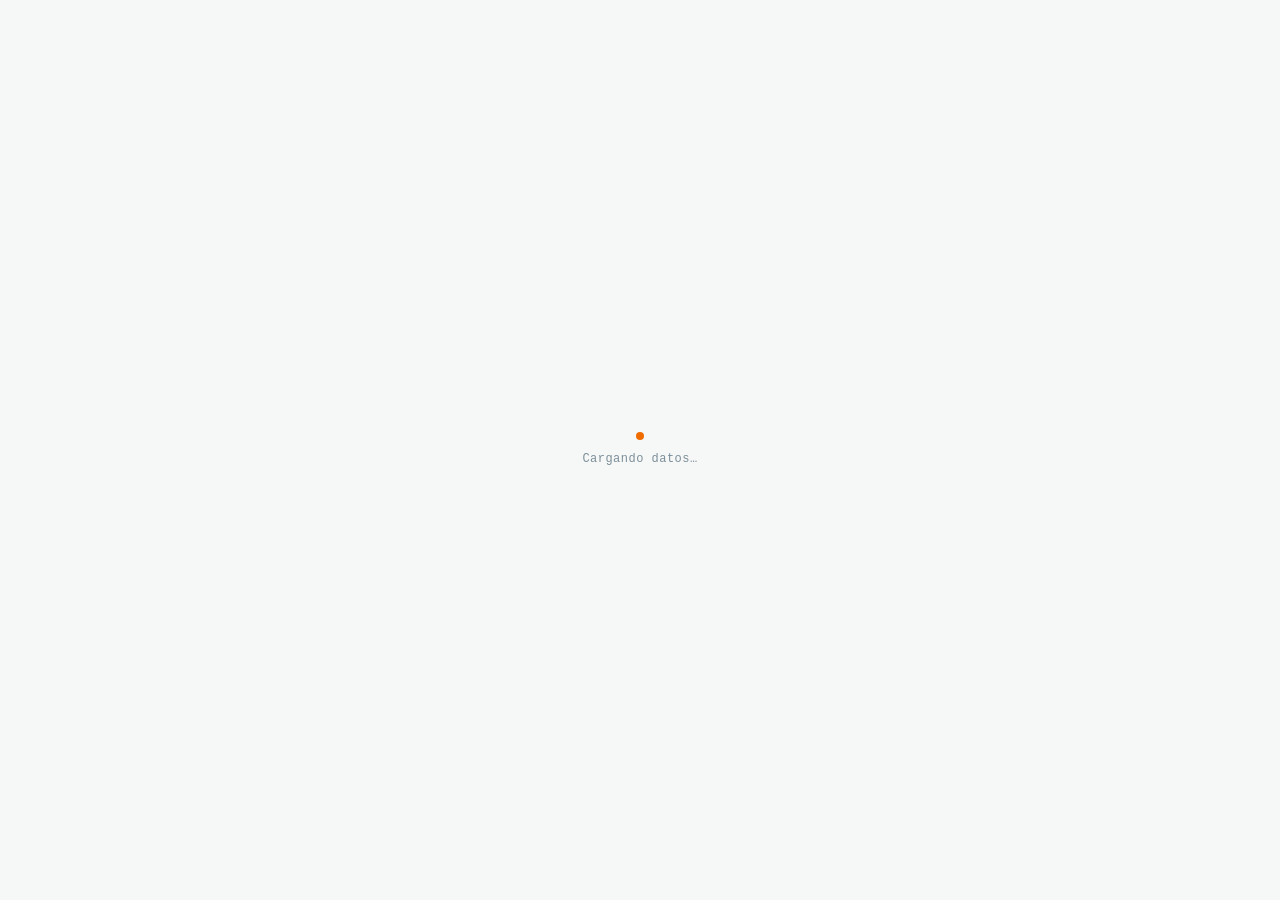
==== commit 868a521f: "Agregar pestana Docentes y actualizar Rendimiento Academico - Nueva vista Docentes (docentes.html/js" ====
--- a/docs/index.html
+++ b/docs/index.html
@@ -12,13 +12,18 @@
 <div class="top-tabs" role="tablist" aria-label="Vistas del dashboard">
   <button type="button" class="top-tab on" data-view="perfil" role="tab" aria-selected="true">Perfil Estudiantil</button>
   <button type="button" class="top-tab" data-view="rendimiento" role="tab" aria-selected="false">Rendimiento Académico</button>
-  <button type="button" class="top-tab" data-view="graduados" role="tab" aria-selected="false">Seguimiento a Graduados</button>
+  <button type="button" class="top-tab" data-view="docentes" role="tab" aria-selected="false">Docentes</button>
 </div>
 
 <div class="view-panel" id="view-perfil">
 <div class="app" id="app" style="visibility:hidden">
-  <div class="filterbar">
-    <div class="filterbar-fields">
+  <aside class="sidebar">
+    <div class="brand">
+      <h1>Perfil Estudiantil</h1>
+    </div>
+
+    <div class="filter-group">
+      <h2>Corte temporal</h2>
       <div class="field">
         <label>Periodo</label>
         <div class="msel" id="msel-periodo">
@@ -29,6 +34,10 @@
           <div class="msel-panel" role="listbox"></div>
         </div>
       </div>
+    </div>
+
+    <div class="filter-group">
+      <h2>Segmentar por</h2>
       <div class="field">
         <label>Carrera</label>
         <div class="msel" id="msel-carrera">
@@ -61,36 +70,30 @@
       </div>
     </div>
 
-    <div class="filterbar-actions">
-      <button class="reset-link" id="resetBtn" type="button">Restablecer filtros</button>
-      <div class="dash-toolbar">
-        <button type="button" class="btn-editor primary small" id="btnEditToggle">
-          <svg viewBox="0 0 24 24" width="13" height="13" fill="none" stroke="currentColor" stroke-width="1.8" stroke-linecap="round" stroke-linejoin="round"><path d="M12 20h9"/><path d="M16.5 3.5a2.1 2.1 0 0 1 3 3L7 19l-4 1 1-4 12.5-12.5z"/></svg>
-          <span>Editar diseño</span>
-        </button>
-        <button type="button" class="btn-editor small" id="btnExport" hidden>Exportar diseño</button>
-        <button type="button" class="btn-editor small" id="btnResetLayout" hidden>Restablecer diseño</button>
-        <span class="dash-toolbar-hint" id="editHint" hidden>Arrastra una tarjeta por su encabezado para moverla a cualquier posición &middot; arrastra su esquina inferior derecha para cambiar ancho y alto</span>
-      </div>
-    </div>
-  </div>
+    <button class="reset-link" id="resetBtn" type="button">Restablecer filtros</button>
+  </aside>
 
   <main class="main">
     <div class="page-head">
+      <h2>Población</h2>
       <div class="head-right">
         <span id="crossChip"></span>
         <span class="period-tag" id="periodTag">&mdash;</span>
       </div>
     </div>
 
+    <div class="dash-toolbar">
+      <button type="button" class="btn-editor primary" id="btnEditToggle">
+        <svg viewBox="0 0 24 24" width="15" height="15" fill="none" stroke="currentColor" stroke-width="1.8" stroke-linecap="round" stroke-linejoin="round"><path d="M12 20h9"/><path d="M16.5 3.5a2.1 2.1 0 0 1 3 3L7 19l-4 1 1-4 12.5-12.5z"/></svg>
+        <span>Editar diseño</span>
+      </button>
+      <button type="button" class="btn-editor" id="btnExport" hidden>Exportar diseño</button>
+      <button type="button" class="btn-editor" id="btnResetLayout" hidden>Restablecer diseño</button>
+      <span class="dash-toolbar-hint" id="editHint" hidden>Arrastra una tarjeta por su encabezado para moverla a cualquier posición &middot; arrastra su esquina inferior derecha para cambiar ancho y alto</span>
+    </div>
+
     <div class="dash-grid-outer">
-    <div class="dash-grid" id="kpiGrid">
-      <section class="dcard section-title" data-id="tituloIndicadores" data-w="100%">
-        <span class="drag-handle" title="Mover">&#8942;&#8942;</span>
-        <h2>Indicadores institucionales</h2>
-        <span class="kpi-inst-alert" id="kpiInstAlert" hidden>Para ver los indicadores institucionales, selecciona únicamente un periodo</span>
-      </section>
-
+    <div class="dash-grid" id="dashGrid">
       <section class="dcard kpi" data-id="kpiInscripciones" data-w="25%">
         <span class="label-row">
           <span class="drag-handle" title="Mover">&#8942;&#8942;</span>
@@ -103,59 +106,22 @@
         <span class="value" id="kpiInscripcionesValue">&mdash;</span>
       </section>
 
-      <section class="dcard kpi" data-id="kpiDobleCarrera" data-w="25%">
-        <span class="label-row">
-          <span class="drag-handle" title="Mover">&#8942;&#8942;</span>
-          <svg viewBox="0 0 24 24" width="16" height="16" fill="none" stroke="currentColor" stroke-width="1.6" stroke-linecap="round" stroke-linejoin="round"><circle cx="9" cy="12" r="7"/><circle cx="15" cy="12" r="7"/></svg>
-          <span class="label">Doble carrera (dentro de la facultad)</span>
-          <span class="info-icon" id="kpiDobleCarreraInfo" tabindex="0" role="button" aria-label="Qué significa Doble carrera dentro de la facultad">
-            <svg viewBox="0 0 24 24" width="13" height="13" fill="none" stroke="currentColor" stroke-width="2" stroke-linecap="round" stroke-linejoin="round"><circle cx="12" cy="12" r="9"/><line x1="12" y1="10.5" x2="12" y2="16.5"/><circle cx="12" cy="7.5" r="0.25" fill="currentColor" stroke-width="1.5"/></svg>
-          </span>
-        </span>
-        <span class="value" id="kpiDobleCarreraValue">&mdash;</span>
-        <span class="value-pct" id="kpiDobleCarreraPct"></span>
-      </section>
-
-      <section class="dcard kpi" data-id="kpiSexo" data-w="50%">
+      <section class="dcard kpi" data-id="kpiPersonas" data-w="25%">
         <span class="label-row">
           <span class="drag-handle" title="Mover">&#8942;&#8942;</span>
           <svg viewBox="0 0 24 24" width="16" height="16" fill="none" stroke="currentColor" stroke-width="1.6" stroke-linecap="round" stroke-linejoin="round"><circle cx="9" cy="8" r="3"/><path d="M2.5 20c0-3.6 2.9-6 6.5-6s6.5 2.4 6.5 6"/><path d="M16 8.3c1.4.3 2.5 1.5 2.5 3s-1.1 2.7-2.5 3"/><path d="M18.5 14.3c2 .5 3 1.9 3 3.7"/></svg>
-          <span class="label">Personas por sexo</span>
-          <span class="info-icon" id="kpiSexoInfo" tabindex="0" role="button" aria-label="Qué significa Personas por sexo">
-            <svg viewBox="0 0 24 24" width="13" height="13" fill="none" stroke="currentColor" stroke-width="2" stroke-linecap="round" stroke-linejoin="round"><circle cx="12" cy="12" r="9"/><line x1="12" y1="10.5" x2="12" y2="16.5"/><circle cx="12" cy="7.5" r="0.25" fill="currentColor" stroke-width="1.5"/></svg>
-          </span>
-        </span>
-        <span class="value-split">
-          <span class="value-item">
-            <span class="value-dot" style="background:var(--s1)"></span>
-            <span class="value-item-text">
-              <span class="value-item-num" id="kpiSexoMujeresValue">&mdash;</span>
-              <span class="value-item-pct" id="kpiSexoMujeresPct"></span>
-              <span class="value-item-label">Mujeres</span>
-            </span>
-          </span>
-          <span class="value-item">
-            <span class="value-dot" style="background:var(--s2)"></span>
-            <span class="value-item-text">
-              <span class="value-item-num" id="kpiSexoHombresValue">&mdash;</span>
-              <span class="value-item-pct" id="kpiSexoHombresPct"></span>
-              <span class="value-item-label">Hombres</span>
-            </span>
-          </span>
-        </span>
-      </section>
-
-      <section class="dcard kpi" data-id="kpiDiscapacidad" data-w="25%">
-        <span class="label-row">
-          <span class="drag-handle" title="Mover">&#8942;&#8942;</span>
-          <svg viewBox="0 0 512 512" width="16" height="16" fill="currentColor"><!-- Font Awesome Free 7.3.1 (CC BY 4.0) --><path d="M136 40a56 56 0 1 1 112 0 56 56 0 1 1 -112 0zM117.9 197.6l12.6 63c-38.6 12.4-66.5 48.7-66.5 91.4 0 53 43 96 96 96 35.6 0 66.7-19.4 83.3-48.2 2.3 .1 4.6 .2 7 .2l4.1 0c1 0 2.1 0 3.1 0l55.2 0c-20.4 64.9-81 112-152.7 112-88.4 0-160-71.6-160-160 0-73.8 50-135.9 117.9-154.4zm148.6-28.1l23.7 118.5 60.5 0c33.3 0 63.2 20.7 74.9 51.9l25.5 68 18.7-6.2c16.8-5.6 34.9 3.5 40.5 20.2s-3.5 34.9-20.2 40.5l-48 16c-16.3 5.4-34-3-40.1-19.1l-36.3-96.9c-2.3-6.2-8.3-10.4-15-10.4l-86.1 0c-.4 0-.8 0-1.3 0l-13.1 0c-30.5 0-56.8-21.5-62.8-51.4L165.3 189.7c-6.4-31.9 18-61.7 50.6-61.7 24.6 0 45.8 17.4 50.6 41.5z"/></svg>
-          <span class="label">Personas con discapacidad</span>
-          <span class="info-icon" id="kpiDiscapacidadInfo" tabindex="0" role="button" aria-label="Qué significa Personas con discapacidad">
-            <svg viewBox="0 0 24 24" width="13" height="13" fill="none" stroke="currentColor" stroke-width="2" stroke-linecap="round" stroke-linejoin="round"><circle cx="12" cy="12" r="9"/><line x1="12" y1="10.5" x2="12" y2="16.5"/><circle cx="12" cy="7.5" r="0.25" fill="currentColor" stroke-width="1.5"/></svg>
-          </span>
-        </span>
-        <span class="value" id="kpiDiscapacidadValue">&mdash;</span>
-        <span class="value-pct" id="kpiDiscapacidadPct"></span>
+          <span class="label">Personas únicas</span>
+        </span>
+        <span class="value" id="kpiPersonasValue">&mdash;</span>
+      </section>
+
+      <section class="dcard kpi" data-id="kpiMujeres" data-w="25%">
+        <span class="label-row">
+          <span class="drag-handle" title="Mover">&#8942;&#8942;</span>
+          <svg viewBox="0 0 24 24" width="16" height="16" fill="none" stroke="currentColor" stroke-width="1.6" stroke-linecap="round" stroke-linejoin="round"><circle cx="12" cy="7" r="3.2"/><path d="M5 21c0-4 3-6.5 7-6.5s7 2.5 7 6.5"/></svg>
+          <span class="label">% Mujeres</span>
+        </span>
+        <span class="value" id="kpiMujeresValue">&mdash;</span>
       </section>
 
       <section class="dcard kpi" data-id="kpiInternacional" data-w="25%">
@@ -163,31 +129,58 @@
           <span class="drag-handle" title="Mover">&#8942;&#8942;</span>
           <svg viewBox="0 0 24 24" width="16" height="16" fill="none" stroke="currentColor" stroke-width="1.6" stroke-linecap="round" stroke-linejoin="round"><circle cx="12" cy="12" r="9"/><line x1="3" y1="12" x2="21" y2="12"/><path d="M12 3c3 3.5 3 14.5 0 18M12 3c-3 3.5-3 14.5 0 18"/></svg>
           <span class="label">Estudiantes internacionales</span>
-          <span class="info-icon" id="kpiInternacionalInfo" tabindex="0" role="button" aria-label="Qué significa Estudiantes internacionales">
-            <svg viewBox="0 0 24 24" width="13" height="13" fill="none" stroke="currentColor" stroke-width="2" stroke-linecap="round" stroke-linejoin="round"><circle cx="12" cy="12" r="9"/><line x1="12" y1="10.5" x2="12" y2="16.5"/><circle cx="12" cy="7.5" r="0.25" fill="currentColor" stroke-width="1.5"/></svg>
-          </span>
         </span>
         <span class="value" id="kpiInternacionalValue">&mdash;</span>
-        <span class="value-pct" id="kpiInternacionalPct"></span>
-      </section>
-    </div>
-    </div>
-
-    <nav class="subtabs">
-      <button type="button" class="subtab on" data-target="panel-academico">Académico</button>
-      <button type="button" class="subtab" data-target="panel-socio">Sociodemográfico</button>
-    </nav>
-
-    <div class="section-panel" id="panel-academico">
-    <div class="dash-grid-outer">
-    <div class="dash-grid" id="dashGrid-academico">
+      </section>
+
+      <section class="card dcard" data-id="pyramid" data-w="100%">
+        <div class="card-head">
+          <span class="drag-handle" title="Mover">&#8942;&#8942;</span>
+          <h3>Estructura de la población por sexo y edad de ingreso</h3>
+          <span class="note" id="pyramidNote"></span>
+        </div>
+        <div class="pyramid-stats" id="pyramidStats"></div>
+        <div class="chart-wrap" id="chartPyramid"></div>
+      </section>
+
+      <section class="card dcard" data-id="grupo" data-w="33%">
+        <div class="card-head">
+          <span class="drag-handle" title="Mover">&#8942;&#8942;</span>
+          <h3>Grupo socioeconómico</h3>
+          <span class="info-icon" id="grupoInfo" tabindex="0" role="button" aria-label="Cómo se cuenta este gráfico">
+            <svg viewBox="0 0 24 24" width="13" height="13" fill="none" stroke="currentColor" stroke-width="2" stroke-linecap="round" stroke-linejoin="round"><circle cx="12" cy="12" r="9"/><line x1="12" y1="10.5" x2="12" y2="16.5"/><circle cx="12" cy="7.5" r="0.25" fill="currentColor" stroke-width="1.5"/></svg>
+          </span>
+        </div>
+        <div class="chart-wrap" id="chartGrupo"></div>
+      </section>
+
+      <section class="card dcard" data-id="etnia" data-w="33%">
+        <div class="card-head">
+          <span class="drag-handle" title="Mover">&#8942;&#8942;</span>
+          <h3>Autoidentificación étnica</h3>
+          <span class="info-icon" id="etniaInfo" tabindex="0" role="button" aria-label="Cómo se cuenta este gráfico">
+            <svg viewBox="0 0 24 24" width="13" height="13" fill="none" stroke="currentColor" stroke-width="2" stroke-linecap="round" stroke-linejoin="round"><circle cx="12" cy="12" r="9"/><line x1="12" y1="10.5" x2="12" y2="16.5"/><circle cx="12" cy="7.5" r="0.25" fill="currentColor" stroke-width="1.5"/></svg>
+          </span>
+        </div>
+        <div class="chart-wrap" id="chartEtnia"></div>
+      </section>
+
+      <section class="card dcard" data-id="disc" data-w="33%">
+        <div class="card-head">
+          <span class="drag-handle" title="Mover">&#8942;&#8942;</span>
+          <h3>Discapacidad</h3>
+          <span class="info-icon" id="discInfo" tabindex="0" role="button" aria-label="Cómo se cuenta este gráfico">
+            <svg viewBox="0 0 24 24" width="13" height="13" fill="none" stroke="currentColor" stroke-width="2" stroke-linecap="round" stroke-linejoin="round"><circle cx="12" cy="12" r="9"/><line x1="12" y1="10.5" x2="12" y2="16.5"/><circle cx="12" cy="7.5" r="0.25" fill="currentColor" stroke-width="1.5"/></svg>
+          </span>
+          <span class="note" id="discNote"></span>
+        </div>
+        <div class="chart-wrap" id="chartDisc"></div>
+      </section>
+
       <section class="card dcard" data-id="trend" data-w="50%">
         <div class="card-head">
           <span class="drag-handle" title="Mover">&#8942;&#8942;</span>
           <h3>Evolución de inscripciones por periodo</h3>
-          <span class="info-icon" id="trendInfo" tabindex="0" role="button" aria-label="Cómo se cuenta este gráfico">
-            <svg viewBox="0 0 24 24" width="13" height="13" fill="none" stroke="currentColor" stroke-width="2" stroke-linecap="round" stroke-linejoin="round"><circle cx="12" cy="12" r="9"/><line x1="12" y1="10.5" x2="12" y2="16.5"/><circle cx="12" cy="7.5" r="0.25" fill="currentColor" stroke-width="1.5"/></svg>
-          </span>
           <span class="note">Independiente del filtro de periodo</span>
         </div>
         <div class="chart-wrap" id="chartTrend"></div>
@@ -197,9 +190,6 @@
         <div class="card-head">
           <span class="drag-handle" title="Mover">&#8942;&#8942;</span>
           <h3>Modalidad</h3>
-          <span class="info-icon" id="modsedeInfo" tabindex="0" role="button" aria-label="Cómo se cuentan estos gráficos">
-            <svg viewBox="0 0 24 24" width="13" height="13" fill="none" stroke="currentColor" stroke-width="2" stroke-linecap="round" stroke-linejoin="round"><circle cx="12" cy="12" r="9"/><line x1="12" y1="10.5" x2="12" y2="16.5"/><circle cx="12" cy="7.5" r="0.25" fill="currentColor" stroke-width="1.5"/></svg>
-          </span>
         </div>
         <div class="chart-wrap" id="chartModalidad"></div>
         <div class="card-head" style="margin-top:18px;"><h3>Sede</h3></div>
@@ -210,74 +200,15 @@
         <div class="card-head">
           <span class="drag-handle" title="Mover">&#8942;&#8942;</span>
           <h3>Inscripciones por carrera</h3>
-          <span class="info-icon" id="carreraInfo" tabindex="0" role="button" aria-label="Cómo se cuenta este gráfico">
-            <svg viewBox="0 0 24 24" width="13" height="13" fill="none" stroke="currentColor" stroke-width="2" stroke-linecap="round" stroke-linejoin="round"><circle cx="12" cy="12" r="9"/><line x1="12" y1="10.5" x2="12" y2="16.5"/><circle cx="12" cy="7.5" r="0.25" fill="currentColor" stroke-width="1.5"/></svg>
-          </span>
           <span class="note" id="carreraNote"></span>
         </div>
         <div class="chart-wrap" id="chartCarrera"></div>
       </section>
-    </div>
-    </div>
-    </div>
-
-    <div class="section-panel" id="panel-socio" hidden>
-    <div class="dash-grid-outer">
-    <div class="dash-grid" id="dashGrid-socio">
-      <section class="card dcard" data-id="pyramid" data-w="100%">
-        <div class="card-head">
-          <span class="drag-handle" title="Mover">&#8942;&#8942;</span>
-          <h3>Estructura de la población por sexo y edad de ingreso</h3>
-          <span class="info-icon" id="pyramidInfo" tabindex="0" role="button" aria-label="Cómo se cuenta este gráfico">
-            <svg viewBox="0 0 24 24" width="13" height="13" fill="none" stroke="currentColor" stroke-width="2" stroke-linecap="round" stroke-linejoin="round"><circle cx="12" cy="12" r="9"/><line x1="12" y1="10.5" x2="12" y2="16.5"/><circle cx="12" cy="7.5" r="0.25" fill="currentColor" stroke-width="1.5"/></svg>
-          </span>
-          <span class="note" id="pyramidNote"></span>
-        </div>
-        <div class="pyramid-stats" id="pyramidStats"></div>
-        <div class="chart-wrap" id="chartPyramid"></div>
-      </section>
-
-      <section class="card dcard" data-id="grupo" data-w="33%">
-        <div class="card-head">
-          <span class="drag-handle" title="Mover">&#8942;&#8942;</span>
-          <h3>Grupo socioeconómico</h3>
-          <span class="info-icon" id="grupoInfo" tabindex="0" role="button" aria-label="Cómo se cuenta este gráfico">
-            <svg viewBox="0 0 24 24" width="13" height="13" fill="none" stroke="currentColor" stroke-width="2" stroke-linecap="round" stroke-linejoin="round"><circle cx="12" cy="12" r="9"/><line x1="12" y1="10.5" x2="12" y2="16.5"/><circle cx="12" cy="7.5" r="0.25" fill="currentColor" stroke-width="1.5"/></svg>
-          </span>
-        </div>
-        <div class="chart-wrap" id="chartGrupo"></div>
-      </section>
-
-      <section class="card dcard" data-id="etnia" data-w="33%">
-        <div class="card-head">
-          <span class="drag-handle" title="Mover">&#8942;&#8942;</span>
-          <h3>Autoidentificación étnica</h3>
-          <span class="info-icon" id="etniaInfo" tabindex="0" role="button" aria-label="Cómo se cuenta este gráfico">
-            <svg viewBox="0 0 24 24" width="13" height="13" fill="none" stroke="currentColor" stroke-width="2" stroke-linecap="round" stroke-linejoin="round"><circle cx="12" cy="12" r="9"/><line x1="12" y1="10.5" x2="12" y2="16.5"/><circle cx="12" cy="7.5" r="0.25" fill="currentColor" stroke-width="1.5"/></svg>
-          </span>
-        </div>
-        <div class="chart-wrap" id="chartEtnia"></div>
-      </section>
-
-      <section class="card dcard" data-id="disc" data-w="33%">
-        <div class="card-head">
-          <span class="drag-handle" title="Mover">&#8942;&#8942;</span>
-          <h3>Discapacidad</h3>
-          <span class="info-icon" id="discInfo" tabindex="0" role="button" aria-label="Cómo se cuenta este gráfico">
-            <svg viewBox="0 0 24 24" width="13" height="13" fill="none" stroke="currentColor" stroke-width="2" stroke-linecap="round" stroke-linejoin="round"><circle cx="12" cy="12" r="9"/><line x1="12" y1="10.5" x2="12" y2="16.5"/><circle cx="12" cy="7.5" r="0.25" fill="currentColor" stroke-width="1.5"/></svg>
-          </span>
-          <span class="note" id="discNote"></span>
-        </div>
-        <div class="chart-wrap" id="chartDisc"></div>
-      </section>
 
       <section class="card dcard" data-id="ecuadorsplit" data-w="100%">
         <div class="card-head">
           <span class="drag-handle" title="Mover">&#8942;&#8942;</span>
           <h3>Origen: Ecuador vs. extranjero</h3>
-          <span class="info-icon" id="ecuadorSplitInfo" tabindex="0" role="button" aria-label="Cómo se cuenta este gráfico">
-            <svg viewBox="0 0 24 24" width="13" height="13" fill="none" stroke="currentColor" stroke-width="2" stroke-linecap="round" stroke-linejoin="round"><circle cx="12" cy="12" r="9"/><line x1="12" y1="10.5" x2="12" y2="16.5"/><circle cx="12" cy="7.5" r="0.25" fill="currentColor" stroke-width="1.5"/></svg>
-          </span>
         </div>
         <div class="chart-wrap" id="chartEcuador"></div>
       </section>
@@ -286,13 +217,9 @@
         <div class="card-head">
           <span class="drag-handle" title="Mover">&#8942;&#8942;</span>
           <h3>Estudiantes internacionales por país</h3>
-          <span class="info-icon" id="worldMapInfo" tabindex="0" role="button" aria-label="Cómo se cuenta este gráfico">
-            <svg viewBox="0 0 24 24" width="13" height="13" fill="none" stroke="currentColor" stroke-width="2" stroke-linecap="round" stroke-linejoin="round"><circle cx="12" cy="12" r="9"/><line x1="12" y1="10.5" x2="12" y2="16.5"/><circle cx="12" cy="7.5" r="0.25" fill="currentColor" stroke-width="1.5"/></svg>
-          </span>
           <span class="note" id="worldMapNote"></span>
         </div>
         <div class="chart-wrap map-wrap" id="worldMapWrap">
-          <div class="map-period-block" id="worldMapBlock" hidden>Selecciona un solo periodo para ver este mapa</div>
           <svg id="worldMapSvg" class="chart world-map" viewBox="0 0 960 480" role="img" aria-label="Países de origen de estudiantes internacionales">
 <path id="c-AFG" d="M643.2,144.9L645.9,145.9L648,145.6L648.5,144.4L650.6,144L652.1,143.2L652.7,141L654.9,140.5L655.3,139.6L656.6,140.3L657.4,140.4L658.9,140.4L660.9,140.9L661.7,141.3L663.6,140.4L664.5,140.9L665.4,139.7L667,139.8L667.4,139.4L667.7,138.3L668.8,137.4L670.3,138L670,138.8L670.8,138.9L670.5,141.2L671.6,142L672.5,141.5L673.7,141.2L675.4,140L677.2,140.2L679.9,140.2L680.4,141L678.9,141.3L677.5,141.8L674.5,142.1L671.6,142.6L670,143.8L670.7,144.9L671,146.3L669.6,147.4L669.8,148.4L669,149.4L666.5,149.3L667.5,151L665.8,151.7L664.7,153.3L664.8,154.9L663.8,155.7L662.8,155.4L660.8,155.8L660.5,156.5L658.5,156.5L657,158L656.9,160.3L653.5,161.4L651.6,161.2L651.1,161.8L649.5,161.4L646.8,161.8L642.3,160.5L644.7,158L644.5,156.3L642.5,155.9L642.3,154.2L641.4,152L642.6,150.6L641.4,150.2L642.1,148.3L643.2,144.9Z"/><path id="c-AGO" d="M523.5,255.7L524.2,257.7L525,259.3L525.6,260.1L526.6,261.5L528.4,261.3L529.2,260.9L530.7,261.3L531.1,260.6L531.8,259.1L533.4,259L533.6,258.5L534.9,258.5L534.7,259.5L537.9,259.4L538,261.1L538.5,262.1L538.1,263.8L538.3,265.4L539.2,266.4L539.1,269.6L539.7,269.3L540.9,269.4L542.6,269L543.8,269.1L544,270L543.7,271.3L544.2,272.5L543.8,273.5L544,274.4L538.5,274.4L538.4,282.9L540.2,285.1L541.9,286.7L537,287.8L530.5,287.4L528.7,286.2L517.9,286.3L517.5,286.5L515.9,285.3L514.2,285.2L512.6,285.6L511.3,286.1L511,284.5L511.4,282.1L512.3,279.7L512.5,278.5L513.3,276.1L514,275L515.5,273.3L516.4,272.1L516.6,270.1L516.5,268.6L515.7,267.7L515,266L514.3,264.4L514.5,263.9L515.3,262.8L514.5,260.3L513.9,258.5L512.6,256.8L512.9,256.3L514,255.9L514.7,256L515.7,255.6L523.5,255.7ZM513.2,255.2L512.5,255.4L511.8,253.4L512.8,252.3L513.7,251.8L514.7,252.7L513.7,253.3L513.2,254L513.2,255.2Z"/><path id="c-ALB" d="M534.9,128.4L534.6,129.3L534.9,130.4L536.1,131.1L536,131.8L535.1,132.2L535,133L533.7,134.3L533.3,134.1L533.2,133.6L531.7,132.7L531.5,131.4L531.7,129.6L532.1,128.7L531.7,128.3L531.5,127.5L532.6,126.2L532.8,126.7L533.5,126.4L534.1,127.1L534.7,127.4L534.9,128.4Z"/><path id="c-ARE" d="M617.5,175.3L618,175.2L618.1,175.9L620.2,175.5L622.4,175.6L624,175.7L625.8,173.9L627.8,172.2L629.5,170.5L630,171.4L630.4,173.5L629,173.5L628.8,175.3L629.3,175.7L628.1,176.2L628.1,177.3L627.3,178.4L627.2,179.4L626.7,180L618.7,178.7L617.6,176L617.5,175.3Z"/><path id="c-ARG" d="M305.3,387.2L302.8,387.3L301.4,386.4L299.8,386.3L297,386.3L297,380.4L298,381.6L299.3,383.6L302.8,385.2L306.5,385.9L305.3,387.2ZM306.8,298.9L308.3,300.8L309.4,298.6L312.4,298.8L312.8,299.3L317.7,303.7L319.9,304.1L323.2,306.1L325.9,307.1L326.3,308.3L323.7,312.3L326.4,313.1L329.4,313.5L331.5,313L333.9,311L334.3,308.6L335.7,308.1L337,309.7L336.9,311.8L334.7,313.3L332.9,314.4L329.9,316.9L326.3,320.6L325.7,322.7L325,325.5L325,328.1L324.4,328.7L324.2,330.4L324,331.8L327.4,334.1L327,335.9L328.7,337.1L328.6,338.4L326,341.8L322,343.3L316.7,343.8L313.8,343.5L314.3,345.1L313.8,347.1L314.3,348.5L312.7,349.4L309.9,349.8L307.4,348.8L306.4,349.5L306.7,352.2L308.5,353L310,352.1L310.8,353.5L308.3,354.3L306.2,356L305.8,358.7L305.2,360.1L302.6,360.1L300.5,361.5L299.8,363.5L302.4,365.4L305,366L304,368.4L300.9,369.9L299.2,373L296.7,374L295.6,375.3L296.5,378.1L298.3,379.6L297.1,379.5L294.7,379L288.2,378.7L287.1,377.1L287.2,375.1L285.4,375.3L284.5,374.3L284.2,371.5L286.3,370.3L287.1,368.7L286.8,367.3L288.2,365L289.2,361.5L288.9,359.9L290.1,359.4L289.8,358.4L288.6,357.9L289.4,356.8L288.2,355.8L287.6,352.7L288.7,352.1L288.2,348.9L288.9,346.2L289.6,343.8L291.2,342.8L290.4,340.2L290.3,337.8L292.4,336L292.3,333.8L293.8,331.2L293.8,328.7L293.1,328.2L291.9,323.6L293.5,320.9L293.3,318.3L294.3,315.9L296,313.4L297.9,311.7L297.1,310.7L297.6,309.8L297.6,305.4L300.5,304.1L301.4,301.3L301,300.6L303.3,298.2L306.8,298.9Z"/><path id="c-ARM" d="M596.2,130.4L599.9,130L600.5,130.7L601.5,131.2L601,131.8L602.4,132.8L601.6,133.6L602.8,134.3L604,134.8L604,136.6L603,136.7L602,135.1L602,134.7L600.8,134.7L600,134L599.5,134.1L598.4,133.3L596.4,132.7L596.7,131.4L596.2,130.4Z"/><path id="c-ATA" d="M321.1,453.4L320.4,454.8L319.6,456L314,455.6L308,455.8L304.7,454.9L304.7,454.8L303.2,454L309.2,454.1L315,454.4L317,453.3L318.4,452.3L321.1,453.4ZM55.4,452L50.3,452.4L46.8,451.4L45.3,450.5L45.2,450.3L43.4,449.6L45.1,448.6L50,449L52.7,449.8L54.7,450.8L55.4,452ZM359.6,448.1L362.9,449.3L364,450.9L364.3,452L364.4,453.4L360.3,454.2L356,454.9L351,455.5L345.4,456.1L339.1,455.9L335.6,455L336,453.9L341.7,453.2L344,452.3L345.7,451.2L346.9,450.2L348.5,449.2L350.2,448.1L350.2,448.1L351.6,448.1L355.6,447.6L359.6,448.1ZM156.8,436L160.2,436.4L163.4,436L161.9,436.9L159.4,437.6L155.7,437.4L153,436.4L153,436.4L153.6,435.5L156.8,436ZM145.2,436L149.2,437L147.7,436.9L144.2,436.6L140.6,435.9L140.6,435.9L142.5,435.3L145.2,436ZM216,431.8L219,432.2L221.9,431.9L223.5,433.4L221.4,433.2L218.1,433.3L214.8,433.2L211.2,433.3L208.5,432.8L207.1,431.7L208.8,431.2L212.2,431.6L216,431.8ZM297.5,429.2L297.8,430.4L297.3,431.5L296.6,432.5L293.4,432.8L290.5,433.3L287,433.3L288.3,432.2L285.1,432.6L282.2,433L280.1,432.2L280,431.1L282.9,430.1L282.9,430.1L284.7,429.7L287.8,429.8L288.6,428.5L288.7,427.5L288.7,425.3L290.2,424.1L292.7,423.7L294.1,424.7L294.7,425.7L295.8,426.9L296.7,428L297.5,429.2ZM323.7,411.1L322.5,411.6L320.6,411.2L318.4,411.5L316.5,412.1L314.6,412.8L313.3,413.6L312.9,414.6L313.1,415.6L314.3,416.5L312.5,417.1L310,417.3L308.5,418.2L307,419.1L305.3,420.2L304.9,421.2L305.8,422.3L307.2,423.1L309.4,423.8L311.5,424.6L312.6,425.7L313.1,426.6L313.9,427.7L315.2,428.6L316,429.6L316.3,432L317.1,433L317.3,434.1L318.2,435.1L317.8,436.5L316.3,437.6L314.8,438.5L311.2,438.9L310,439.8L308.4,440.7L304.4,441.7L300.8,442.1L297.5,442.7L293.9,443.3L291.7,444.4L287.4,444.5L282.7,444.4L278.5,444.6L274,444.6L274.9,445.6L278.9,446.1L281.9,446.8L283.6,447.8L280.6,448.6L276,448.3L272.2,449L272,450.1L271.9,451.2L275.1,452L275.6,453L279,454L284.7,454.4L289.5,455.2L293.3,456L298.2,456.8L304.8,457.3L311.3,458L315.9,458.8L320.8,459.7L323.4,460.9L324.7,461.9L328,461L332.4,460.2L337,459.4L342.6,458.7L347.3,457.9L353.9,457.9L360.5,458.3L365.8,458.9L367.6,457.7L371.3,457L378,456.9L383.3,456.3L388.3,455.7L393.8,455.4L399.7,454.9L403.9,454.2L402,453.3L400.8,452.4L400.8,451.4L395.7,451.5L390.2,451.9L385,451.9L384.2,450.9L384.6,448.9L385.8,448.3L389.6,447.7L394.1,447.1L397.3,446.3L400.6,445.5L403,444.5L406.6,444L410.2,443.6L412.1,443.4L416.2,443.3L420.1,442.9L423.4,442.4L426.6,441.8L429.6,441.2L433.3,440.3L435.6,439.4L438.1,438.7L438.9,437.6L436.1,437L437,435.9L438.8,435.1L441.6,434.5L444.5,433.9L447.2,433.1L449.3,432L450.6,430.8L452.5,430L455.7,430.2L457,431.1L460.2,431.2L460.3,430.2L461.7,429.2L464.6,429.4L465.2,430.4L468.4,430.6L471.9,430.1L475.2,429.8L478.2,429.9L479.4,431L482.3,430.1L485,429.7L488.1,429.3L491,428.9L493.8,428.3L496.7,427.9L499,427.3L500.6,426.4L502.6,427.1L505.4,426.7L507.3,428L508.8,428.9L511.9,428.4L513.1,427.3L515.8,426.6L519.3,426.7L520.3,427.7L522.5,426.7L525.4,426.4L528.5,426.3L531.4,426.4L534.3,426.7L537.2,426.9L538.5,427.7L540.2,428.5L543.1,428.1L546.2,428L549.3,428L552.2,427.9L554.9,427.5L557.7,427.2L560.1,426.5L562.6,426L565.3,425.8L567.3,425L568.8,423.6L570.3,422.7L573.1,423.1L574.1,424L576.4,424.7L579.2,424.4L581.1,425.4L583.1,426.1L585.8,425.4L586.7,424.3L589.1,423.8L591.9,422.9L594.5,422.6L597.6,422L599.7,421.5L601.9,420.8L604,420.3L606.5,420.6L608.9,419.6L610.6,418.9L613.1,419L615.3,418.3L615.9,417.4L618.1,416.7L620.3,416.1L623,415.7L625.4,415.5L627.8,415.7L630.3,415.9L632.4,416.7L632.7,417.8L635,418.7L636.7,419.4L639.8,419.7L641.6,420.5L643.8,421.2L646.4,421.4L648.5,420.8L650.8,419.7L653.3,420.3L655.9,420.6L658.4,420.9L661,421.2L663.7,421.2L665.9,423.9L665.8,424.6L665.5,425.8L662.9,426.5L660.8,427.5L661.2,428.5L664.2,428.5L663.8,429.5L662.5,430.5L661.2,431.6L663.2,432.4L666.3,432.7L669.4,432.2L670.9,431.2L671.8,430.2L673.2,429.4L674.9,428.6L675.6,427.6L677,426.3L678.6,426.1L681.7,426L684.3,425.7L687.1,425.2L688.4,424.2L689.1,423.2L691,422.2L693.6,421.5L695.8,421L697.3,420.1L698.8,419.6L700.7,419.2L703.4,419.5L705.8,419.2L708.4,418.9L711.3,419.1L713.3,418.3L714.6,416.6L715.6,417.3L716.9,418.5L719.1,419.1L721.7,419.3L724.2,419L727,419.2L729.5,419.2L731.1,419L733.4,419.1L735.4,419.7L737.8,419.3L740.7,419.3L743.1,419L745.9,419.3L747.7,418.4L749,417.6L750.9,416.8L754.2,414.8L755.9,415.2L758,415.9L759.8,416.9L763.2,418.5L765.8,418.5L768.2,418.5L771.1,418.2L774,417.9L776.2,417.1L778,416.4L781,416.2L782.9,415.7L785,416.2L786.4,417L788.3,417.9L791.2,417.8L793,418.4L796.2,419.1L799.6,419.4L802.3,419.2L804.4,418.3L806.2,417.5L808.6,417.3L811,417.7L813.8,417.9L816.3,417.5L818.7,417.5L821,417.8L823.5,418L825.9,417.6L828.8,417.1L831.5,417L834.5,417L837,416.8L839.4,416.6L840.1,415.3L840.2,414.2L841.9,414.9L842.3,416.1L843.2,417.2L844.3,418.1L846.6,418.5L849.6,418.4L853.1,418.3L855.5,418.2L859,418.2L861.5,418.1L865,418.2L868,418.4L869.9,419.3L869.3,420.3L871.1,421.1L873.9,421.7L876.9,422.4L880.4,422.8L884,423.2L886.7,423.7L889.7,423.7L891.4,422.8L893.8,423.6L895.8,424.4L898.2,425L901.4,425.3L904.5,425.6L905.8,426.6L908.8,427.3L910.9,428.2L913.8,428.6L916.9,428.6L919.8,428.7L923,428.7L926.2,428.9L929.1,429.3L931.9,429.9L934.7,430.4L936.6,431.2L936.2,432.2L934.8,433.2L933.6,434.4L932.7,435.3L931.4,436.4L927.9,436.8L926.4,437.8L922.9,438.3L921.7,439.4L919.9,440.4L918,441.2L916.9,442.3L916.2,443.3L915.9,444.5L916,445.5L917.5,446.6L918.1,447.5L919.3,448.5L924.3,448.9L925.3,450L920.5,450.4L916.4,451L911.4,451.1L909.1,452.6L908.7,453.9L907.5,454.9L906.1,455.9L909.7,456.7L911,457.8L913.3,458.8L916.5,459.7L920.3,460.6L924.3,461.4L930.4,462.2L931.7,463.5L939.4,464.1L939.9,464.3L941.9,465.1L949.3,464.4L955.4,465.3L960,465.9L0.2,465.9L2.5,464.4L7.3,465.2L7.6,465.1L10.4,464.3L10.8,464.3L11.1,464.3L15,465.4L18.4,464.3L19,464.2L26.8,463.7L29.3,464.3L30.6,464.6L34.6,465.5L42.2,466.2L48.2,467L58.5,467.7L66.2,466.9L77.5,467.5L83.9,468.3L91,467.5L98.4,466.8L99,465.5L88.5,465.4L79.8,464.8L77.6,463.7L70.4,463.2L70.9,462L71.9,460.9L72.9,459.9L72.4,458.8L67.9,458L65.9,457.1L61.8,456.3L68.2,456.4L74.4,456L78.3,456.9L83,456.1L87.4,455.1L89.6,454.2L88.6,453.1L85.2,452.4L81.2,451.6L75.8,451.5L71,451.1L65.8,450.8L64.1,449.8L60.6,449L58.5,448.1L57.7,445L59,445.3L61.4,446.1L65.8,445.9L70,445.5L72.2,446.7L76.4,446.4L80,445.8L83.3,445.1L86.4,444.2L90.4,443.9L90.3,442.9L89.3,442L90.1,441L93.6,440.5L95.1,441.4L99.2,440.9L102.3,440.2L106.1,440.2L109.7,439.9L113.3,439.3L116.2,438.7L119.4,438.1L121.5,438.3L123.3,438.5L127.3,438.1L130.9,438.6L134.5,438.6L138,438.2L141.6,438.5L145.6,438.7L149.3,438.6L153.2,438.7L157.1,438.7L160.8,438.6L163.5,437.8L166.7,437.4L170.1,438L173.3,437.5L176.1,436.6L177.9,437.4L178.8,438.3L180.5,439.2L183.3,438.5L186.5,439.4L190.1,439.8L193.2,440.5L196.9,440.3L200.3,439.9L204.4,440L208,440.3L211.6,440.8L213,439.7L211.3,438.8L210,437.8L206.5,437.6L205,436.6L204.5,435.6L203.5,433.6L205.6,434L209.1,434.2L212.5,434L215.6,434.4L218.3,435.2L219.5,436.2L223.1,436.3L226.5,435.9L230.2,435.4L233.5,435.1L236.2,435.7L239.8,435.5L242.1,433.5L244.2,434.7L247.3,435.2L250.6,434.9L252.8,435.9L256.3,436.1L259.6,436.4L262.7,436.9L264.8,435.9L265.9,435L268.5,436.1L272.2,435.8L274.9,436.4L276.7,437.3L280.3,437L283.1,436.4L285.8,435.7L289,435.4L292.8,435.1L296.2,434.7L298.8,434.1L300.3,433.3L301,432.1L300.7,431L299.8,430L298.9,428.9L298.1,427.9L297.4,427L297.2,425.9L297.5,424.9L298.7,423.9L299.8,422.8L300.2,421.7L299.7,420.6L299.4,419.5L300.7,418.3L302.1,417.6L303.8,416.6L305.7,415.7L307.8,414.9L308.9,413.8L310.3,413.1L312,412.4L314.6,412.2L316.2,411.4L318.1,410.9L320.3,410.6L322.2,409.9L323.7,409L325.8,408.7L327.4,409.4L326.4,410.3L323.7,411.1Z"/><path id="c-ATF" d="M663.8,369.7L665.5,370.5L668.1,370.8L668.2,371.3L667.4,372.6L663.3,372.7L663.3,371.3L663.6,370.2L663.8,369.7Z"/><path id="c-AUS" d="M867.7,348.8L870.3,349.7L871.8,349.3L873.8,348.8L875.4,349L875.6,352.2L874.7,353.1L874.4,355.2L873.5,354.5L871.7,356.4L871.1,356.2L869.5,356.1L867.8,353.9L867.5,352.1L865.9,349.8L866,348.5L867.7,348.8ZM862.8,276.7L863.8,278.8L865.5,277.8L866.4,278.9L867.7,280L867.4,281.1L868,283.4L868.4,284.8L869,285.1L869.8,287.4L869.5,288.7L870.4,290.6L873.3,291.9L875.1,293.2L876.9,294.4L876.6,295L878.1,296.7L879.1,299.6L880.2,299L881.3,300.1L881.9,299.7L882.4,302.6L884.3,304.2L885.5,305.2L887.6,307.4L888.4,309.5L888.4,311L888.2,312.7L889.5,315L889.4,317.3L888.9,318.6L888.2,320.9L888.2,322.5L887.7,324.4L886.5,326.8L884.6,328.1L883.6,330.2L882.7,331.5L881.9,333.8L880.9,335.1L880.2,337.1L879.9,339L880,339.8L878.5,340.7L875.5,340.8L873,341.9L871.8,343L870.2,344.1L868,342.9L866.3,342.4L866.8,341.1L865.3,341.6L863,343.5L860.7,342.8L859.1,342.3L857.6,342.2L855,341.4L853.3,339.7L852.8,337.7L852.2,336.4L850.9,335.3L848.3,335L849.2,333.7L848.6,331.7L847.3,333.5L844.9,334L846.3,332.6L846.7,331L847.7,329.7L847.5,327.7L845.3,330L843.7,330.9L842.6,333L840.6,331.9L840.6,330.5L839,328.6L837.6,327.6L838.1,327L834.6,325.4L832.8,325.3L830.2,324L825.4,324.2L822,325.2L818.9,326.1L816.4,325.9L813.6,327.3L811.3,327.9L810.7,329.3L809.8,330.4L807.5,330.4L805.8,330.7L803.5,330.2L801.5,330.5L799.7,330.6L798.1,332L797.4,331.9L796,332.7L794.7,333.5L792.8,333.4L791,333.4L788.2,331.7L786.7,331.2L786.8,329.7L788.1,329.3L788.6,328.7L788.5,327.7L788.8,325.9L788.5,324.3L787.1,321.6L786.7,320.1L786.8,318.6L785.7,316.8L785.6,316L784.5,315L784.1,312.9L782.6,310.8L782.2,309.6L783.4,310.8L782.5,308.3L783.8,309.1L784.6,310.1L784.6,308.8L783.3,306.7L783,305.8L782.4,305L782.7,303.5L783.2,302.8L783.6,301.5L783.3,299.9L784.4,298L784.6,300L785.7,298.2L787.9,297.3L789.2,296.2L791.2,295.2L792.4,295L793.2,295.3L795.3,294.3L796.9,294L797.3,293.5L798,293.2L799.5,293.3L802.3,292.5L803.7,291.3L804.4,289.9L806,288.5L806.1,287.5L806.2,286L808,283.7L809.2,286L810.3,285.5L809.3,284.3L810.2,283L811.4,283.5L811.7,281.5L813.1,280.2L813.8,279.1L815.1,278.7L815.2,277.9L816.3,278.3L816.4,277.6L817.6,277.2L818.8,276.8L820.8,278.1L822.3,279.7L824,279.7L825.7,279.9L825.1,278.5L826.4,276.3L827.6,275.6L827.2,275L828.3,273.4L829.9,272.5L831.3,272.8L833.5,272.3L833.5,270.9L831.5,270.1L833,269.7L834.7,270.3L836.1,271.4L838.4,272.1L839.1,271.8L840.8,272.7L842.4,271.9L843.4,272.1L844,271.6L845.2,272.9L844.5,274.4L843.5,275.4L842.6,275.5L842.9,276.6L842.1,277.9L841.1,279.2L841.3,280L843.5,281.5L845.5,282.3L846.9,283.2L848.8,284.8L849.6,284.8L851,285.5L851.4,286.3L853.9,287.2L855.7,286.3L856.2,284.9L856.7,283.7L857.1,282.2L857.9,280.1L857.5,278.8L857.7,278.1L857.4,276.5L857.7,274.5L858.2,274L857.8,273.1L858.5,271.7L859,270.2L859,269.4L860,268.4L860.8,269.8L861,271.4L861.6,271.7L861.8,272.9L862.7,274.2L862.9,275.7L862.8,276.7Z"/><path id="c-AUT" d="M525.3,111.7L525.1,112.8L523.6,112.8L524.1,113.3L523.2,115.1L522.7,115.5L520.4,115.6L519,116.2L516.8,116L513,115.3L512.4,114.4L509.8,114.8L509.5,115.3L507.8,115L506.5,114.9L505.3,114.4L505.7,113.7L505.6,113.3L506.4,113.1L507.7,113.9L508.1,113.2L510.5,113.3L512.4,112.8L513.7,112.9L514.5,113.4L514.7,113L514.4,111.2L515.3,110.9L516.3,109.7L518.2,110.5L519.7,109.4L520.7,109.2L522.7,110L524,109.9L525.2,110.4L525,110.7L525.3,111.7Z"/><path id="c-AZE" d="M600,134L600.8,134.7L602,134.7L602,135.1L603,136.7L601.2,136.3L599.9,135.1L599.5,134.1L600,134ZM606.3,130.1L607.5,130.3L608,129.6L609.6,128.5L611,129.9L612.3,131.8L613.6,131.9L614.4,132.6L612.2,132.9L611.7,134.9L611.3,135.9L610.3,136.5L610.4,137.8L609.7,137.9L608,136.5L608.9,135.2L608.2,134.4L607.2,134.6L604,136.6L604,134.8L602.8,134.3L601.6,133.6L602.4,132.8L601,131.8L601.5,131.2L600.5,130.7L599.9,130L600.6,129.6L602.6,130.3L604,130.5L604.4,130.2L603.1,128.7L603.7,128.4L604.5,128.5L606.3,130.1Z"/><path id="c-BDI" d="M558.2,252L558.1,248.8L557.4,247.6L559,247.8L559.8,246.3L561.3,246.4L561.4,247.5L562,248.1L562,249L561.3,249.5L560.3,250.9L559.3,251.9L558.2,252Z"/><path id="c-BEL" d="M488.8,103.1L490.8,103.3L493.3,102.7L495,103.9L496.4,104.5L496.1,106.3L495.4,106.4L495.1,107.9L492.8,106.7L491.4,106.9L489.6,105.7L488.3,104.6L487.1,104.5L486.7,103.6L488.8,103.1Z"/><path id="c-BEN" d="M487.2,223.3L485,223.6L484.3,221.8L484.4,215.7L483.9,215.1L483.8,213.8L482.9,212.9L482.1,212.1L482.4,210.7L483.3,210.4L483.9,209.2L485.2,209L485.7,208.2L486.6,207.4L487.6,207.4L489.6,208.9L489.5,209.8L490.1,211.4L489.6,212.4L489.9,213.2L488.6,214.8L487.8,215.6L487.3,217.3L487.3,219L487.2,223.3Z"/><path id="c-BFA" d="M472.5,214.3L470.6,213.6L469.4,213.7L468.5,214.4L467.3,213.8L466.8,212.9L465.6,212.3L465.4,210.8L466.1,209.7L466.1,208.8L468.2,206.6L468.6,204.7L469.3,204.1L470.6,204.4L471.7,203.9L472.1,203.2L474.2,202L474.7,201.2L477.2,200.1L478.6,199.7L479.3,200.2L481,200.2L480.8,201.5L481.1,202.7L482.6,204.4L482.7,205.7L485.8,206.3L485.7,208.2L485.2,209L483.9,209.2L483.3,210.4L482.4,210.7L480.1,210.6L478.8,210.4L478,210.8L476.8,210.6L472.2,210.8L472.1,212.3L472.5,214.3Z"/><path id="c-BGD" d="M727.1,181.2L727.1,183.1L726.1,182.7L726.3,184.9L725.6,183.5L725.4,182.1L724.9,180.8L723.8,179.3L721.3,179.2L721.6,180.3L720.7,181.8L719.6,181.2L719.2,181.7L718.5,181.4L717.4,181.2L717,179L716.1,177L716.5,175.4L714.9,174.7L715.5,173.7L717.2,172.7L715.2,171.3L716.2,169.5L718.3,170.6L719.6,170.8L719.8,172.6L722.3,173L724.8,172.9L726.3,173.4L725.1,175.7L723.9,175.8L723.1,177.3L724.6,178.7L725,177L725.7,177L727.1,181.2Z"/><path id="c-BGR" d="M540.4,122L541.2,123.1L542.2,122.9L544.3,123.4L548.2,123.5L549.5,122.8L552.6,122.2L554.6,123.2L556.2,123.4L554.8,124.6L553.8,126.5L554.7,128L552.4,127.6L549.6,128.5L549.6,129.8L547.2,130L545.3,129.1L543.2,129.8L541.2,129.8L541,128L539.7,127.1L540.1,126.8L539.8,126.5L540.3,125.6L541.3,124.8L540,123.6L539.8,122.6L540.4,122Z"/><path id="c-BHS" d="M273.2,176.6L272.6,176.8L271.9,175.2L270.9,174.5L271.5,172.8L272.3,172.9L273.2,175.1L273.2,176.6ZM272.5,169.1L269.6,169.5L269.4,168.6L270.6,168.3L272.4,168.4L272.5,169.1ZM274.7,169.1L274.2,171L273.7,170.6L273.8,169.3L272.6,168.2L272.6,167.9L274.7,169.1Z"/><path id="c-BIH" d="M530.7,120.4L531.6,120.4L531,121.5L532.3,122.6L531.9,123.8L531.2,123.9L530.8,124.2L529.9,124.8L529.5,126.3L527.1,125.3L526.1,124.1L525.1,123.6L523.9,122.6L523.3,121.7L522,120.5L522.6,119.4L523.5,120L524.1,119.4L525.3,119.4L527.6,119.8L529.5,119.8L530.7,120.4Z"/><path id="c-BLR" d="M542.6,96.2L545.2,96.3L548.1,95.2L548.7,93.7L550.9,92.9L550.7,91.7L552.3,91.2L555.1,90.2L557.9,90.9L558.3,91.5L559.7,91.2L562.3,91.9L562.6,93.1L562,93.8L563.7,95.6L564.8,96.1L564.6,96.5L566.4,97L567.2,97.7L566.1,98.3L564,98.2L563.5,98.5L564.1,99.4L564.8,101.1L562.5,101.2L561.7,101.8L561.5,103.1L560.4,102.9L558,103L557.3,102.4L556.3,102.9L555.3,102.5L553.2,102.4L550.2,101.8L547.5,101.6L545.5,101.6L544,102.4L542.7,102.5L542.7,101.3L541.9,100L543.5,99.5L543.5,98.4L542.7,97.4L542.6,96.2Z"/><path id="c-BLZ" d="M242.3,192.5L242.3,192.1L242.6,192L243.1,192.3L244,190.7L244.5,190.7L244.5,191.1L245,191.1L245,191.8L244.6,192.9L244.8,193.4L244.5,194.3L244.7,194.6L244.4,195.9L243.9,196.6L243.4,196.7L242.9,197.6L242.1,197.6L242.3,194.6L242.3,192.5Z"/><path id="c-BMU" d="M307.3,153.8L307.2,153.9L307.2,153.9L307.2,153.8L307.2,153.9L307.2,153.9L307.2,153.9L307.2,153.9L307.2,153.9L307.2,153.9L307.1,154L307.1,154L307.1,154L307.1,154L307,154L307,154L307,153.9L307,153.9L307,153.9L307,153.9L307.1,153.9L307,153.9L307.1,153.8L307.1,153.8L307.1,153.8L307.1,153.8L307,153.9L307,153.8L307,153.9L307,153.9L307,153.9L307,153.9L307,154L307,154L307.1,154L307.1,154L307.1,154L307.1,154L307.1,154L307.1,154L307.2,154L307.2,154L307.3,153.9L307.3,153.9L307.3,153.9L307.4,153.9L307.4,153.8L307.4,153.8L307.5,153.8L307.5,153.8L307.6,153.7L307.6,153.7L307.6,153.7L307.6,153.7L307.6,153.7L307.6,153.7L307.5,153.6L307.5,153.6L307.5,153.7L307.5,153.7L307.4,153.7L307.5,153.7L307.5,153.7L307.5,153.7L307.5,153.7L307.5,153.7L307.5,153.7L307.5,153.7L307.5,153.7L307.6,153.7L307.6,153.7L307.5,153.8L307.5,153.8L307.4,153.8L307.4,153.7L307.4,153.7L307.4,153.7L307.4,153.7L307.4,153.7L307.4,153.8L307.4,153.8L307.4,153.8L307.3,153.8L307.3,153.8L307.3,153.8L307.3,153.8Z"/><path id="c-BOL" d="M312.4,298.8L309.4,298.6L308.3,300.8L306.8,298.9L303.3,298.2L301,300.6L299.1,301L298.1,297.3L296.6,294.3L297.5,291.7L296.1,290.6L295.7,288.7L294.4,286.9L296.1,284L295,281.8L295.6,280.9L295.1,279.9L296.1,278.5L296.2,276.3L296.3,274.4L296.9,273.5L294.6,269.2L296.6,269.4L297.9,269.4L298.5,268.6L300.9,267.5L302.3,266.5L305.8,266L305.5,268L305.8,269.1L305.6,270.8L308.5,273.2L311.5,273.7L312.5,274.7L314.3,275.2L315.4,276L317.1,275.9L318.7,276.7L318.8,278.3L319.3,279.1L319.3,280.2L318.6,280.3L319.6,283.4L324.7,283.5L324.3,285L324.6,286.1L326,286.8L326.7,288.5L326.2,290.6L325.5,291.7L325.7,293.3L324.9,293.8L324.8,293L322.4,291.6L319.9,291.6L315.2,292.4L314,294.7L313.9,296.1L312.8,299.3L312.4,298.8Z"/><path id="c-BRA" d="M326.3,320.6L329.9,316.9L332.9,314.4L334.7,313.3L336.9,311.8L337,309.7L335.7,308.1L334.3,308.6L334.9,307.1L335.2,305.5L335.2,304.1L334.3,303.6L333.3,304L332.3,303.9L332,302.9L331.7,300.4L331.2,299.6L329.4,298.9L328.3,299.4L325.5,298.9L325.7,295.3L324.9,293.8L325.7,293.3L325.5,291.7L326.2,290.6L326.7,288.5L326,286.8L324.6,286.1L324.3,285L324.7,283.5L319.6,283.4L318.6,280.3L319.3,280.2L319.3,279.1L318.8,278.3L318.7,276.7L317.1,275.9L315.4,276L314.3,275.2L312.5,274.7L311.5,273.7L308.5,273.2L305.6,270.8L305.8,269.1L305.5,268L305.8,266L302.3,266.5L300.9,267.5L298.5,268.6L297.9,269.4L296.6,269.4L294.6,269.2L293.1,269.7L291.9,269.4L292,265.3L289.9,266.9L287.5,266.8L286.5,265.4L284.7,265.2L285.3,264.1L283.8,262.5L282.7,260.1L283.4,259.6L283.4,258.4L285,257.7L284.7,256.2L285.4,255.3L285.6,254.1L288.7,252.3L290.9,251.7L291.2,251.3L293.6,251.5L294.8,244.2L294.9,243L294.5,241.5L293.3,240.5L293.3,238.6L294.8,238.1L295.3,238.4L295.4,237.4L293.9,237.1L293.8,235.4L299,235.5L299.9,234.6L300.6,235.4L301.2,237L301.7,236.7L303.1,238.1L305.2,237.9L305.7,237.1L307.7,236.5L308.8,236L309.1,234.9L311,234.1L310.9,233.6L308.6,233.3L308.2,231.7L308.4,229.9L307.2,229.2L307.7,228.9L309.6,229.3L311.8,229.9L312.5,229.3L314.4,228.9L317.4,227.9L318.4,226.9L318,226.1L319.4,226L320.1,226.6L319.7,227.8L320.6,228.2L321.2,229.4L320.5,230.4L320.1,232.7L320.8,234L320.9,235.2L322.6,236.5L323.9,236.6L324.2,236.1L325,236L326.2,235.5L327.1,234.8L328.6,235L329.2,234.9L330.7,235.2L330.9,234.6L330.5,234.1L330.7,233.3L331.8,233.5L333.1,233.3L334.6,233.8L335.8,234.4L336.6,233.7L337.2,233.8L337.6,234.5L338.8,234.3L339.8,233.3L340.7,231.4L342.2,228.9L343.2,228.8L343.8,230.3L345.3,234.9L346.7,235.4L346.8,237.2L344.8,239.4L345.6,240.2L350.3,240.6L350.4,243.3L352.5,241.6L355.8,242.5L360.3,244.1L361.6,245.7L361.1,247.2L364.2,246.4L369.4,247.8L373.4,247.7L377.3,249.9L380.7,252.9L382.8,253.6L385.1,253.7L386,254.6L386.9,258L387.4,259.6L386.3,264L385,265.7L381.2,269.4L379.5,272.5L377.5,274.8L376.9,274.8L376.1,276.8L376.3,281.8L375.6,285.9L375.3,287.6L374.4,288.7L374,292.3L371.3,295.7L370.8,298.5L368.7,299.7L368,301.3L365.1,301.2L360.9,302.3L359.1,303.5L356.1,304.2L352.9,306.4L350.7,309L350.3,311L350.7,312.5L350.2,315.2L349.6,316.5L347.8,317.9L344.8,322.6L342.5,324.7L340.7,326L339.4,328.5L337.7,330L336.9,328.5L338.1,327.3L336.6,325.5L334.5,324L331.7,322.3L330.7,322.4L328.1,320.3L326.3,320.6Z"/><path id="c-BRN" d="M784.5,227.9L785.6,226.9L787.9,225.5L787.7,226.8L787.6,228.5L786.3,228.4L785.8,229.3L784.5,227.9Z"/><path id="c-BTN" d="M724.5,165.9L725.6,166.8L725.4,168.4L723.2,168.5L721,168.3L719.3,168.7L716.9,167.7L716.8,167.2L718.6,165.2L720,164.5L721.9,165.2L723.4,165.2L724.5,165.9Z"/><path id="c-BWA" d="M548.4,289.4L548.9,289.9L549.8,291.4L552.8,294.4L553.9,294.7L553.9,295.6L554.7,297.3L556.8,297.7L558.5,298.9L554.7,300.9L552.3,302.9L551.4,304.6L550.6,305.6L549.2,305.9L548.7,307.1L548.4,308L546.7,308.6L544.6,308.5L543.3,307.7L542.2,307.4L540.9,308L540.2,309.3L538.9,310.1L537.6,311.3L535.7,311.5L535.1,310.6L535.4,309L533.8,306.4L533.1,306L533.1,298.3L535.7,298.2L535.8,288.7L537.7,288.6L541.9,287.7L542.9,288.8L544.6,287.7L545.4,287.7L546.9,287.1L547.4,287.3L548.4,289.4Z"/><path id="c-CAF" d="M520.7,220.2L522.9,220L523.4,219.3L523.9,219.4L524.5,220L527.9,219L529,217.9L530.4,217L530.2,216L530.9,215.8L533.5,216L536,214.7L537.9,211.8L539.3,210.7L541,210.3L541.3,211.4L542.8,213.1L542.8,214.2L542.4,215.3L542.6,216.1L543.5,216.9L545.5,218.1L547,219.1L547,220L548.8,221.4L549.9,222.5L550.6,224.1L552.6,225.2L553,226L552.1,226.3L550.4,226.3L548.4,226L547.4,226.2L547,226.9L546.1,226.9L545.1,226.4L542.1,227.7L540.9,227.4L540.5,227.6L539.7,229.3L537.8,228.7L535.8,228.5L534.1,227.5L531.9,226.6L530.5,227.4L529.4,228.8L529.2,230.7L527.5,230.5L525.7,230.1L524.1,231.5L522.7,234L522.4,233.2L522.3,232L521.1,231.1L520.1,229.7L519.9,228.8L518.6,227.4L518.8,226.6L518.6,225.5L518.8,223.4L519.4,222.9L520.7,220.2Z"/><path id="c-CAN" d="M310.2,115.9L312.2,116.2L314.6,116.2L313.3,117.2L312.3,117.4L309,116.3L308.3,115.4L309.3,114.6L310.2,115.9ZM315.2,109.1L313.9,109.1L310.4,108.3L307.9,107L308.9,106.8L312.4,107.4L315.1,108.6L315.2,109.1ZM150.6,110.6L149.3,111L144.9,109.8L144.1,108.9L141.7,107.9L141.3,107.2L138.5,106.7L137.5,105.2L137.7,104.6L140.5,105.2L142.1,105.6L144.7,105.9L145.6,106.8L146.9,108.1L149.5,109.2L150.6,110.6ZM330.3,104.8L328.5,107.2L330.3,106.3L332.1,106.8L331.1,107.8L333.5,108.5L334.7,107.8L337.4,108.7L336.6,110.6L338.4,110.2L338.8,111.6L339.6,113.2L338.5,115.6L337.3,115.7L335.5,115.2L336.1,113L335.4,112.7L332.3,115L330.7,114.9L332.6,113.6L330,113L327.1,113.1L322,113.1L321.5,112.3L323.2,111.3L322,110.6L324.3,109L327,104.8L328.7,103.2L331,102.3L332.2,102.4L331.7,103.2L330.3,104.8ZM126.1,95.9L128.7,95.7L127.9,98.7L130.2,100.9L129.1,100.8L127.5,99.6L126.5,98.4L125.2,97.6L124.7,96.4L124.9,95.5L126.1,95.9ZM268.6,74.2L267.6,75.6L266.4,75.4L265.7,74.6L265.8,74.4L266.9,73.6L267.9,73.7L268.6,74.2ZM261.6,72.8L258.5,74.2L256.6,74.2L256,73.5L258,72.2L261.7,72.3L261.6,72.8ZM252.9,64.9L253.4,66.1L254.8,65.7L256.3,66.4L259.2,67.3L262.3,68.1L262.5,69.4L264.5,69.2L266.4,70.1L264,70.9L259.9,70.3L258.4,69.1L255.7,70.5L251.9,71.9L251,70.3L247.4,70.6L249.7,69.2L250.1,67.1L251,64.7L252.9,64.9ZM277.7,60.9L274.7,61.1L274,59.8L275.2,58.3L277.6,57.9L279.7,58.6L279.7,59.8L279.4,60.1L277.7,60.9ZM224.9,55.7L223.3,56.6L219.7,55.8L217.5,56.1L213.9,54.9L216.2,54.1L218.1,53L220.9,53.7L222.5,54.2L223.3,54.7L224.9,55.7ZM238.5,54.7L238.5,57.4L242.1,55.3L245.3,57L244.5,59L247.1,60.8L249.9,58.9L251.8,56.6L251.9,53.6L255.7,53.9L259.7,54.2L263.3,55.6L263.4,56.9L261.4,58.3L263.3,59.7L263,61L257.7,62.9L254,63.3L251.3,62.5L250.5,63.8L247.9,66.1L247.1,67.3L244,69.1L240.2,69.2L238.1,70.4L237.9,72.1L234.8,72.4L231.6,74.6L228.7,77.6L227.7,79.7L227.5,82.8L231.4,83.2L232.6,85.7L233.9,87.8L237.6,87.2L242.6,88.4L245.2,89.4L247.1,90.7L250.5,91.4L253.3,92.5L257.7,92.7L260.6,92.9L260.2,95.2L261,97.9L262.9,100.9L266.9,103.4L269,102.6L270.4,99.8L269,95.6L267.1,94.2L271.4,93L274.4,91.1L275.9,89.2L275.7,87.5L273.9,85.2L270.6,83.2L273.8,80.4L272.6,78L271.7,73.8L273.6,73.2L278.1,73.9L280.9,74.2L283.1,73.5L285.6,74.4L288.9,75.9L289.7,77L294.4,77.2L294.3,79.4L295.2,82.8L297.7,83.2L299.6,84.8L303.5,83.3L306,80.3L307.8,79.1L309.9,81.5L313.3,84.9L316.3,88.1L315.2,89.8L318.8,91.3L321.1,92.8L325.4,93.5L327.1,94.3L328.2,96.6L330.2,96.9L331.3,97.9L331.5,100.9L329.6,101.9L327.7,102.9L323.3,103.8L319.9,106L315.4,106.5L309.7,105.9L305.7,105.9L302.9,106.1L300.7,108L297.3,109.2L293.5,112.7L290.4,115.1L292.7,114.7L296.9,111.2L302.5,109L306.5,108.7L308.9,110L306.4,111.8L307.2,114.7L308.1,116.7L311.5,118L315.9,117.6L318.6,114.6L318.8,116.6L320.5,117.5L317.2,119.3L311.3,120.9L308.7,122L305.7,123.9L303.7,123.7L303.6,121.4L308.2,119.2L303.9,119.3L301,119.6L299.2,118.1L299.2,114.5L298,113.7L296.3,114.2L295.4,113.5L293.3,115.5L292.5,117.6L291.6,118.8L290.4,119.2L289.6,119.3L289.3,120L284.4,120L280.4,120L279.2,120.5L276.3,122.4L276,122.6L275.1,123.7L272.7,123.7L270.1,123.7L268.9,124.1L269.3,124.6L269.5,125.4L269.5,125.7L266,127L263.3,127.4L260.2,128.9L259.5,128.9L258.6,128.4L258.3,128.1L258.3,127.8L258.9,126.9L260.2,125.4L261,123.8L260.4,121.5L259.9,119.1L257.1,117.8L257.4,117.3L257,117L256.3,117L255.8,116.6L255.6,116L255.1,116.2L254.4,116.2L254.6,115.9L253.9,115.6L253.7,114.9L251.6,114.1L249.4,113.2L246.8,112.2L244.3,111.2L241.9,111.9L241.1,112L237.8,111.3L235.6,111.6L233,110.8L230.3,110.4L228.5,110.2L227.6,109.8L227.2,108.3L226.3,108.3L226.2,109.3L220.7,109.3L211.6,109.3L202.5,109.3L194.5,109.3L186.5,109.3L178.7,109.3L170.5,109.3L167.9,109.3L160,109.3L152.4,109.3L152.1,109.3L146.9,106.7L145,105.6L140.2,104.5L138.7,102.1L139.1,100.5L135.7,99.3L135.2,97.2L132,95.2L131.9,93.9L133.4,92.6L133.3,90.9L128.8,89.2L126.1,86.2L124.4,84.2L121.9,83L120.1,81.9L118.7,80.6L116.1,81.4L113.5,82.9L111.1,81.2L109.2,80L106.6,79.3L104,79.2L104,64L104,54.1L109,54.7L113.2,56L116,56.3L118.3,55.2L121.6,54.3L125.5,54.7L129.5,53.5L133.9,52.8L135.7,53.9L137.7,53.3L138.3,52L140.1,52.3L144.6,54.7L148.2,52.9L148.6,54.9L151.8,54.5L152.8,53.7L156.1,53.9L160.2,55L166.4,56L170.1,56.4L172.7,56.3L176.3,57.6L172.5,58.9L177.3,59.5L184.5,59.2L186.8,58.7L189.7,60.3L192.6,59L189.8,57.8L191.6,56.9L194.8,56.8L196.9,56.5L199.1,57.2L201.8,58.6L204.7,58.4L209.5,59.6L213.6,59.2L217.5,59.2L217.2,57.6L219.5,57.1L223.7,58L223.7,60.6L225.4,58.4L227.5,58.5L228.7,55.8L225.9,54.2L222.7,53.1L223,50.1L226.1,48.2L229.6,48.6L232.3,49.8L235.9,52.8L233.6,54.1L238.5,54.7ZM175.6,45L174.2,46.3L180.2,45.5L183.9,46.8L186.9,45.4L189.3,46.3L191.5,48.9L192.8,47.8L190.9,45.1L193.3,44.7L195.9,45.1L198.9,46.2L200.6,48.8L201.4,50.7L205.9,52L210.7,53.3L210.4,54.4L206.1,54.7L207.8,55.7L206.9,56.7L202,56.2L197.4,55.5L194.3,55.7L189.3,56.6L182.6,57L177.8,57.2L176.4,56L172.7,55.3L170.4,55.6L167.1,53.4L168.9,53.2L173,52.7L176.7,52.8L180.2,52.4L175.1,51.7L169.4,51.9L165.6,51.9L164.2,50.9L170.4,49.8L166.3,49.9L161.6,49.2L163.8,47.2L165.7,46.1L172.8,44.5L175.6,45ZM201.3,44.2L199,46L194.8,44.1L195.7,43.7L199.3,43.6L201.3,44.2ZM276.4,45.1L276.7,45.8L273.8,45.7L271,45.7L268,46L267.3,45.9L264.3,44.4L264.4,43.5L265.7,43.3L271.8,43.6L276.4,45.1ZM249.2,44.9L251.3,46.6L253.7,44.4L260.5,43.3L265.1,46.1L264.7,47.8L269.9,47.1L272.5,46L278.4,47.4L282.1,48.6L282.4,49.8L287.4,49.2L290.1,50.9L296.6,51.9L298.9,53L301.4,55.5L296.5,56.7L302.8,58.5L307,59.1L310.9,61.5L315.1,61.7L314.2,63.6L309.6,66.7L306.3,65.5L302.1,63L298.6,63.3L298.3,64.8L301.1,66.4L304.7,67.6L305.8,68.3L307.5,71L306.6,72.9L303.3,72.1L296.6,70L300.3,72.3L303.1,73.9L303.6,74.9L296.3,73.8L290.6,72.2L287.4,70.9L288.3,70.2L284.3,68.8L280.4,67.5L280.5,68.3L272.8,68.7L270.5,67.8L272.3,65.8L277.3,65.8L282.8,65.5L281.9,64.5L282.8,63.2L286.3,60.6L285.5,59.4L284.5,58.5L280.4,57.2L275,56.3L276.7,55.6L273.9,53.9L271.6,53.8L269.4,52.9L268,53.7L263.2,54L253.5,53.4L247.8,52.6L243.5,52.2L241.3,51.3L244.1,50.1L240.3,50.1L239.5,47.4L241.5,45L244.2,43.9L251.1,43.2L249.2,44.9ZM212.4,43.1L215.6,43.6L220.3,43.3L221,44.1L218.5,45.4L222.6,46.5L222.1,48.9L217.7,49.9L215.1,49.7L213.3,48.7L206.7,46.6L206.7,45.8L212.2,46.1L209.2,44.4L212.4,43.1ZM231.5,45.9L228.6,47.9L225.6,47.8L223.9,45.5L224,44.2L225.3,43L228,42.3L233.5,42.4L238.6,43L234.7,45.4L231.5,45.9ZM158.8,49.6L151.8,50.9L150.3,49.8L144.2,48.4L145.3,47.2L147.2,45.3L149.5,43.5L146.9,41.9L155.9,41.5L159.7,42L166.5,42.2L169.1,42.9L172,44.1L168.6,44.7L162.1,46.6L158.8,48.5L158.8,49.6ZM230.4,40.1L228.9,41.1L225,40.9L221.8,40.2L223.2,39L227.1,38.3L229.4,39.2L230.4,40.1ZM217.3,35.4L219.4,36.6L219.5,38L218.2,40L213.8,40.3L211,39.8L211,38.3L206.7,38.5L206.5,36.4L209.4,36.5L213.4,35.6L217.1,35.8L217.3,35.4ZM191.4,36.8L192.5,37.7L194.9,37.3L197.7,37.4L198.1,38.7L196.5,40L187.5,40.4L180.7,41.6L176.7,41.6L176.3,40.7L181.9,39.6L169.8,39.9L166.1,39.4L169.7,36.8L172.3,36.1L179.8,37L184.5,38.5L189.2,38.7L185.3,36.2L187.8,35.2L190.5,35.5L191.4,36.8ZM227.5,34.4L230.5,35.3L235.7,35.3L238,36.1L237.4,37.1L240.5,37.7L242.2,38.4L245.8,38.5L249.7,38.7L253.9,38.1L259.3,37.9L263.7,38.1L266.5,39.1L267.1,40.2L265.4,40.9L261.5,41.5L258.1,41.2L250.4,41.6L244.9,41.6L240.6,41.3L233.5,40.4L232.6,39L232.3,37.6L229.6,36.5L224.1,36.2L221,35.3L222,34.2L227.5,34.4ZM170.1,32.9L169.8,35L167.7,35.9L165.2,36.1L160.3,37.2L156,37.6L152.4,37L152.4,37L156.9,35L162.4,33.3L166.5,33.3L170.1,32.9ZM229.8,33.3L228.5,33.4L223.5,33.2L222.8,32.4L228.2,32.5L230.1,33L229.8,33.3ZM186.2,32.8L181.2,33.6L177.2,32.7L179.4,31.9L183.3,31.6L187.1,32L186.2,32.8ZM187.6,30.4L184.3,30.9L179.9,30.9L179.9,30.5L182.7,29.7L184.1,29.9L187.6,30.4ZM224.5,31.8L220.5,32.4L218.3,31.8L217.2,30.8L217,29.7L220.4,29.8L222,30L225.2,30.9L224.5,31.8ZM213.2,31.1L214.2,32.2L209.9,31.9L205.5,31.1L199.5,31L202.1,30.2L198.9,29.6L198.7,28.5L203.9,28.9L211.1,29.9L213.2,31.1ZM247.9,27.6L251.2,28.4L247.5,29.2L242.6,31.2L237.9,31.4L232.3,31.1L229.5,30L229.5,29L231.6,28.3L226.7,28.3L223.8,27.5L222.1,26.2L224,25.1L225.8,24.2L228.5,24.1L227.4,23.4L233.6,23.3L237,24.7L241.5,25.3L245.8,25.8L247.9,27.6ZM297.3,18.4L304.5,18.6L310.2,18.9L315.1,19.7L314.9,20.4L308.4,21.5L302,22.1L299.6,22.7L305.4,22.6L299.1,24.3L294.7,25L290.2,27.2L284.7,27.6L283,28.2L274.9,28.5L278.6,28.8L276.7,29.3L279,30.6L276.4,31.5L272.3,32.3L271,33.3L267.3,34.1L267.7,34.7L272.2,34.6L272.3,35.3L265.2,36.9L258.2,36.1L250.4,36.5L246.4,36.2L241.4,36.1L241,34.8L246,34.2L244.6,32.3L246.3,32.1L253.4,33.2L249.8,31.5L245.4,31L247.6,30L252.3,29.3L253.1,28.4L249.3,27.4L248.2,26L255.5,26.1L257.6,26.4L261.7,25.4L255.7,25.1L246.4,25.3L241.7,24.4L239.5,23.3L236.4,22.5L235.8,21.6L239.7,21.1L242.8,21L248.1,20.6L252,19.6L255.3,19.7L258.2,20.5L260.2,19L263.7,18.6L268.5,18.3L276.7,18.2L278.1,18.5L285.8,18L291.6,18.2L297.3,18.4Z"/><path id="c-CHE" d="M505.6,113.3L505.7,113.7L505.3,114.4L506.5,114.9L507.8,115L507.6,116L506.5,116.5L504.5,116.2L503.9,117.2L502.6,117.3L502.2,116.9L500.7,117.8L499.4,117.9L498.2,117.4L497.3,116.2L496.1,116.6L496.1,115.4L498,113.9L498,113.2L499.2,113.5L499.9,113L502.2,113L502.7,112.5L505.6,113.3Z"/><path id="c-CHL" d="M297,380.4L297,386.3L299.8,386.3L301.4,386.4L300.6,387.5L298.3,388.3L297,388.2L295.4,388L293.4,387.2L290.7,386.8L287.3,385.3L284.6,383.9L280.9,380.9L283.1,381.5L286.8,383.2L290.4,384.2L291.8,383L292.6,381.1L295.1,380L297,380.4ZM298.1,297.3L299.1,301L301,300.6L301.4,301.3L300.5,304.1L297.6,305.4L297.6,309.8L297.1,310.7L297.9,311.7L296,313.4L294.3,315.9L293.3,318.3L293.5,320.9L291.9,323.6L293.1,328.2L293.8,328.7L293.8,331.2L292.3,333.8L292.4,336L290.3,337.8L290.4,340.2L291.2,342.8L289.6,343.8L288.9,346.2L288.2,348.9L288.7,352.1L287.6,352.7L288.2,355.8L289.4,356.8L288.6,357.9L289.8,358.4L290.1,359.4L288.9,359.9L289.2,361.5L288.2,365L286.8,367.3L287.1,368.7L286.3,370.3L284.2,371.5L284.5,374.3L285.4,375.3L287.2,375.1L287.1,377.1L288.2,378.7L294.7,379L297.1,379.5L294.8,379.4L293.5,380.1L291.1,381.1L290.6,383.6L289.5,383.6L286.5,382.8L283.5,380.9L283.5,380.9L280.1,379.4L279.3,377.7L280.1,376.1L278.7,374.3L278.4,369.8L279.5,367.2L282.3,365.2L278.3,364.4L280.8,362L281.7,357.6L284.7,358.5L286.1,353L284.3,352.3L283.5,355.6L281.8,355.3L282.6,351.5L283.5,346.5L284.8,344.7L284,342.1L283.8,339.1L284.9,339L286.5,334.7L288.4,330.4L289.5,326.5L288.9,322.5L289.7,320.3L289.4,317L290.9,313.7L291.4,308.5L292.3,303L293.1,297L292.9,292.7L292.3,288.9L293.7,288.2L294.4,286.9L295.7,288.7L296.1,290.6L297.5,291.7L296.6,294.3L298.1,297.3Z"/><path id="c-CHN" d="M774.2,190.2L771.9,191.5L769.7,190.6L769.7,188.4L771,187.1L773.9,186.4L775.4,186.5L776,187.5L774.9,188.7L774.2,190.2ZM820.4,107.3L825.1,108.2L828.2,110.1L829.3,112.6L833.4,112.6L835.7,111.5L840.1,110.7L838.7,113.1L837.6,114.1L836.7,117L834.9,119.6L831.7,119.1L829.4,120.1L830.1,122.4L829.7,125.5L828.4,125.6L828.4,126.9L826.7,125.4L825.6,126.9L821.5,128L821.9,129.4L819.6,129.3L818.3,128.5L816.5,130.4L813.5,131.8L811.4,133.5L807.6,134.3L805.7,135.5L802.8,136.3L804.2,135L803.7,134L805.8,132.2L804.4,130.8L802,131.8L799,133.6L797.4,135.3L794.8,135.5L793.4,136.7L794.8,138.5L797,138.9L797.1,140.1L799.2,140.9L802.2,139L804.6,140.1L806.3,140.1L806.7,141.5L802.9,142.3L801.7,143.7L799.1,145L797.7,146.9L800.6,148.4L801.7,151L803.3,153.4L805.1,155.5L805,157.5L803.4,158.2L804,159.6L805.6,160.4L805.2,162.6L804.5,164.7L803,165L801.1,167.9L798.9,171.4L796.4,174.5L792.8,177L789,179.2L786,179.6L784.4,180.7L783.5,179.9L782,181.2L778.2,182.5L775.4,182.9L774.5,185.8L773,185.9L772.3,184L773,182.9L769.4,182.1L768.1,182.5L765.4,181.8L764.2,180.8L764.6,179.2L762.2,178.7L760.9,177.7L758.6,179.1L756,179.5L753.9,179.4L752.5,180.1L751.1,180.5L751.5,183.5L750.1,183.5L749.8,182.8L749.7,181.7L747.8,182.5L746.6,182L744.6,181L745.4,178.8L743.7,178.3L743.1,175.8L740.3,176.3L740.6,173.1L743.1,170.9L743.2,168.7L743.2,166.6L742,166L741.1,164.4L739.5,164.6L736.7,164.2L737.6,163.1L736.3,161.5L734.4,162.6L732.2,161.9L729.1,163.6L726.7,165.6L724.5,165.9L723.4,165.2L721.9,165.2L720,164.5L718.6,165.2L716.8,167.2L716.6,165.1L715,165.7L711.9,165.4L708.9,164.8L706.7,163.6L704.6,163.1L703.7,161.8L702.2,161.4L699.5,159.7L697.4,158.9L696.3,159.5L692.6,157.6L690,156L689.2,153L691.1,153.4L691.2,152L690.2,150.7L690.4,148.5L687.6,145.3L683.2,144.3L682.4,142.2L680.4,141L679.9,140.2L679.5,138.7L679.6,137.7L678,137L677.1,137.3L676.5,134.9L677.2,134.2L676.9,133.6L679.4,132.4L681.2,131.8L684.1,132.2L685.1,130.5L688.5,130.2L689.4,129.1L693.7,127.7L694,127.1L693.8,125.5L695.6,124.9L693.2,120.2L698.5,119.2L699.9,118.6L701.8,113.8L707.1,114.7L708.6,113.5L708.7,110.8L710.9,110.5L713,108.8L714,108.5L714.7,110.4L716.9,111.8L720.7,112.8L722.6,115L721.6,118.1L722.5,119.2L725.7,119.7L729.3,120.1L732.5,121.7L734.2,122L735.4,124.5L736.9,126.1L739.9,126L745.4,126.6L748.9,126.2L751.6,126.6L755.5,128.2L758.7,128.2L759.9,129.1L763,127.6L767.3,126.7L771.3,126.6L774.4,125.7L776.3,124.2L778.2,123.4L777.8,122.5L776.9,121.4L778.3,119.7L779.8,120L782.6,120.5L785.2,119.1L789.3,118.1L791.2,116.3L793.1,115.5L797,115.2L799.1,115.5L799.4,114.5L797,112.7L794.8,111.8L792.8,112.8L790.2,112.4L788.6,112.7L788,111.6L789.8,109L791.1,107L794.3,108L798.1,106.3L798.1,105.1L800.5,102.3L802,101.4L801.9,100L800.5,99.3L802.7,98L806,97.5L809.5,97.4L813.5,98.2L815.9,99.2L817.5,101.9L818.5,103.1L819.4,104.7L820.4,107.3Z"/><path id="c-CIV" d="M472.4,226.7L471.2,226.7L469.3,226.2L467.6,226.2L464.4,226.7L462.6,227.5L459.9,228.4L459.4,228.4L459.6,226.2L459.9,225.8L459.8,224.8L458.7,223.7L457.8,223.5L457.1,222.8L457.6,221.6L457.4,220.3L457.5,219.5L457.9,219.5L458.1,218.3L457.9,217.8L458.1,217.5L459.1,217.1L458.5,215L457.8,213.9L458.1,213L458.6,212.8L458.9,212.5L459.7,212.9L461.7,213L462.2,212.2L462.7,212.2L463.5,211.9L463.9,213.1L464.5,212.7L465.6,212.3L466.8,212.9L467.3,213.8L468.5,214.4L469.4,213.7L470.6,213.6L472.5,214.3L473.2,218.1L472,220.3L471.3,223.3L472.5,225.6L472.4,226.7Z"/><path id="c-CMR" d="M514.9,234L514.5,233.8L513,234.2L511.3,233.8L510.1,234L505.7,233.9L506.1,231.8L505.1,230L503.9,229.6L503.3,228.4L502.6,228L502.7,227.3L503.4,225.4L504.6,222.8L505.4,222.8L507,221.2L508,221.2L509.5,222.3L511.3,221.4L511.6,220.3L512.2,219.2L512.6,217.9L514,216.8L514.5,214.9L515.1,214.3L515.5,212.9L516.2,211.2L518.4,209.1L518.6,208.3L518.9,207.8L517.8,206.7L517.9,205.9L518.7,205.7L519.7,207.4L519.9,209.2L519.8,211L521.2,213.4L519.8,213.4L519,213.5L517.8,213.3L517.2,214.5L518.8,216.1L519.9,216.5L520.3,217.6L521.2,219.5L520.7,220.2L519.4,222.9L518.8,223.4L518.6,225.5L518.8,226.6L518.6,227.4L519.9,228.8L520.1,229.7L521.1,231.1L522.3,232L522.4,233.2L522.7,234L522.5,235.4L520.4,234.8L518.2,234.1L514.9,234Z"/><path id="c-COD" d="M562.2,230.6L562.1,233.8L563.1,234.1L562.3,235.1L561.2,235.8L560.2,237.2L559.7,238.4L559.5,240.5L558.9,241.6L558.9,243.6L558.1,244.3L558,245.9L557.6,246.1L557.4,247.6L558.1,248.8L558.2,252L558.7,254.5L558.5,255.8L559,257.4L560.5,258.9L562,262.2L560.9,262L557.3,262.4L556.6,262.7L555.9,264.4L556.5,265.6L556,268.8L555.7,271.4L556.4,271.9L558.2,273L559,272.5L559.2,275.4L557.2,275.3L556.1,273.9L555.1,272.7L553,272.4L552.4,271L550.8,271.8L548.7,271.4L547.8,270.2L546.1,270L544.8,270L544.7,269.2L543.8,269.1L542.6,269L540.9,269.4L539.7,269.3L539.1,269.6L539.2,266.4L538.3,265.4L538.1,263.8L538.5,262.1L538,261.1L537.9,259.4L534.7,259.5L534.9,258.5L533.6,258.5L533.4,259L531.8,259.1L531.1,260.6L530.7,261.3L529.2,260.9L528.4,261.3L526.6,261.5L525.6,260.1L525,259.3L524.2,257.7L523.5,255.7L515.7,255.6L514.7,256L514,255.9L512.9,256.3L512.5,255.4L513.2,255.2L513.2,254L513.7,253.3L514.7,252.7L515.4,253L516.3,252L517.7,252L517.9,252.8L518.9,253.3L520.5,251.6L522,250.3L522.7,249.4L522.6,247.2L523.8,244.6L525,243.3L526.7,242L527,241.1L527.1,240.2L527.5,239.2L527.4,237.7L527.7,235.4L528.3,233.7L529.1,232.3L529.2,230.7L529.4,228.8L530.5,227.4L531.9,226.6L534.1,227.5L535.8,228.5L537.8,228.7L539.7,229.3L540.5,227.6L540.9,227.4L542.1,227.7L545.1,226.4L546.1,226.9L547,226.9L547.4,226.2L548.4,226L550.4,226.3L552.1,226.3L553,226L554.6,228.2L555.8,228.6L556.5,228.1L557.8,228.3L559.2,227.7L559.9,228.9L562.2,230.6Z"/><path id="c-COG" d="M514.7,252.7L513.7,251.8L512.8,252.3L511.8,253.4L509.6,250.6L511.6,249.1L510.6,247.4L511.5,246.7L513.3,246.4L513.5,245.2L515,246.5L517.3,246.6L518.1,245.3L518.5,243.6L518.2,241.5L516.9,239.9L518.1,236.8L517.4,236.3L515.4,236.5L514.7,235.1L514.9,234L518.2,234.1L520.4,234.8L522.5,235.4L522.7,234L524.1,231.5L525.7,230.1L527.5,230.5L529.2,230.7L529.1,232.3L528.3,233.7L527.7,235.4L527.4,237.7L527.5,239.2L527.1,240.2L527,241.1L526.7,242L525,243.3L523.8,244.6L522.6,247.2L522.7,249.4L522,250.3L520.5,251.6L518.9,253.3L517.9,252.8L517.7,252L516.3,252L515.4,253L514.7,252.7Z"/><path id="c-COL" d="M279,240.4L277.9,239.8L276.6,238.9L275.8,239.3L273.5,238.9L272.9,237.8L272.4,237.8L269.7,236.3L269.4,235.5L270.4,235.3L270.2,234L270.9,233L272.2,232.8L273.3,231.1L274.3,229.7L273.3,229.1L273.8,227.6L273.2,225.1L273.8,224.4L273.4,222.2L272.3,220.7L272.7,219.4L273.5,219.6L274,218.8L273.4,217.3L273.7,216.9L275.1,217L277.1,215.1L278.2,214.8L278.2,213.9L278.7,211.7L280.2,210.4L281.9,210.4L282.1,209.8L284.2,210.1L286.3,208.7L287.4,208.1L288.7,206.8L289.6,207L290.3,207.7L289.8,208.6L288.1,209L287.4,210.4L286.4,211.1L285.6,212.1L285.3,214L284.5,215.6L285.9,215.8L286.2,217L286.8,217.6L287,218.7L286.7,219.6L286.8,220.2L287.5,220.4L288.1,221.4L291.5,221.1L293.1,221.4L295,223.7L296,223.4L298,223.6L299.5,223.3L300.4,223.7L299.9,225.2L299.3,226.1L299.1,228L299.7,229.8L300.4,230.6L300.5,231.2L299.2,232.5L300.1,233.1L300.8,234L301.7,236.7L301.2,237L300.6,235.4L299.9,234.6L299,235.5L293.8,235.4L293.9,237.1L295.4,237.4L295.3,238.4L294.8,238.1L293.3,238.6L293.3,240.5L294.5,241.5L294.9,243L294.8,244.2L293.6,251.5L292.3,250L291.5,250L293.2,247.3L291.2,246L289.6,246.2L288.6,245.8L287.1,246.5L285.1,246.2L283.6,243.4L282.3,242.7L281.5,241.4L279.7,240.2L279,240.4Z"/><path id="c-CRI" d="M258.8,218.1L257.3,217.5L256.8,216.9L257.1,216.5L257,215.9L256.2,215.2L255.2,214.7L254.3,214.4L254.1,213.6L253.4,213.1L253.6,213.9L253,214.5L252.4,213.8L251.6,213.5L251.2,213L251.2,212.2L251.6,211.3L250.8,210.9L251.4,210.4L251.8,210.1L253.6,210.8L254.2,210.4L255.1,210.7L255.5,211.2L256.3,211.4L256.9,210.8L257.6,212.3L258.6,213.4L259.9,214.5L258.8,214.7L258.9,215.8L259.4,216.2L259,216.5L259.1,217L258.9,217.5L258.8,218.1Z"/><path id="c-CUB" d="M260.6,178.2L262.9,178.4L265,178.4L267.5,179.3L268.6,180.3L271.1,180L272,180.6L274.3,182.2L275.9,183.4L276.8,183.4L278.4,184L278.2,184.7L280.2,184.8L282.2,185.9L281.9,186.5L280.1,186.9L278.3,187L276.5,186.8L272.7,187.1L274.4,185.6L273.4,184.9L271.6,184.7L270.7,183.9L270.1,182.4L268.6,182.5L266.1,181.8L265.3,181.2L261.8,180.8L260.9,180.3L261.9,179.6L259.3,179.5L257.3,180.9L256.2,180.9L255.9,181.6L254.5,181.9L253.4,181.6L254.8,180.8L255.4,179.8L256.6,179.2L258,178.7L260,178.5L260.6,178.2Z"/><path id="c--99" d="M567.3,146.3L567.5,146.3L567.9,145.6L569.8,145.7L572.2,144.9L570.4,146L570.6,146.5L570.3,146.4L569.8,146.6L569.4,146.6L569.3,146.7L569.2,146.4L569,146.2L568.5,146.2L567.8,146.4L567.3,146.3Z"/><path id="c-CYP" d="M570.6,146.5L570.7,146.7L567.9,147.8L566.6,147.5L566,146.4L567.3,146.3L567.8,146.4L568.5,146.2L569,146.2L569.2,146.4L569.3,146.7L569.4,146.6L569.8,146.6L570.3,146.4L570.6,146.5Z"/><path id="c-CZE" d="M525.2,110.4L524,109.9L522.7,110L520.7,109.2L519.7,109.4L518.2,110.5L516.3,109.7L514.8,108.5L513.4,107.9L513.1,106.7L512.6,106L514.6,105.4L515.6,104.7L517.5,104.2L518.2,103.7L518.9,104L520,103.7L521.3,104.6L523.3,104.8L523.1,105.5L524.6,106.1L525,105.4L526.8,105.7L527.1,106.5L529,106.7L530.3,108L529.5,108L529.1,108.5L528.5,108.6L528.3,109.2L527.8,109.3L527.7,109.6L526.8,109.9L525.6,109.8L525.2,110.4Z"/><path id="c-DEU" d="M506.5,93.4L506.5,94.4L509.2,95L509.2,96L511.9,95.5L513.4,94.7L516.4,95.8L517.7,96.6L518.3,98L517.5,98.7L518.5,99.7L519.2,101.1L519,102L520,103.7L518.9,104L518.2,103.7L517.5,104.2L515.6,104.7L514.6,105.4L512.6,106L513.1,106.7L513.4,107.9L514.8,108.5L516.3,109.7L515.3,110.9L514.4,111.2L514.7,113L514.5,113.4L513.7,112.9L512.4,112.8L510.5,113.3L508.1,113.2L507.7,113.9L506.4,113.1L505.6,113.3L502.7,112.5L502.2,113L499.9,113L500.2,111.1L501.6,109.3L497.8,108.8L496.5,108.1L496.6,106.9L496.1,106.3L496.4,104.5L496,101.7L497.6,101.7L498.2,100.7L498.9,98.3L498.4,97.4L498.9,96.8L501.2,96.7L501.7,97.3L503.5,95.9L502.9,94.9L502.7,93.4L504.8,93.8L506.5,93.4Z"/><path id="c-DJI" d="M594.9,206.1L595.5,207L595.4,208.1L593.9,208.7L595.1,209.4L594.1,210.9L593.5,210.4L592.8,210.6L591.3,210.5L591.3,209.7L591.1,209L592,207.7L592.9,206.6L594.1,206.8L594.9,206.1Z"/><path id="c-DNK" d="M513.8,91.7L512.2,93.9L509.4,92.4L509.1,91.3L513,90.4L513.8,91.7ZM509.1,89.4L508.4,90.4L507.7,90.2L505.7,92.1L506.5,93.4L504.8,93.8L502.7,93.4L501.7,92L501.6,89.2L502,88.5L502.8,87.7L505.1,87.5L506.1,86.8L508.2,86.1L508.1,87.4L507.3,88.3L507.7,89L509.1,89.4Z"/><path id="c-DOM" d="M288.8,187.4L289.1,187L291.2,187L292.8,187.7L293.5,187.6L293.9,188.6L295.4,188.5L295.3,189.3L296.5,189.4L297.8,190.4L296.8,191.5L295.6,190.9L294.3,191L293.5,190.9L293,191.3L292,191.5L291.5,190.9L290.7,191.2L289.6,193.1L288.9,192.6L288.8,191.9L288.8,191.2L288.1,190.4L288.8,189.9L289,188.9L288.8,187.4Z"/><path id="c-DZA" d="M512,177.4L502.9,182.5L495.1,187.7L491.4,188.9L488.4,189.2L488.4,187.5L487.2,187.1L485.5,186.3L484.9,185L475.9,179.2L466.9,173.4L456.8,166.9L456.9,166.4L456.9,166.2L456.9,163.1L461.2,161.1L463.8,160.7L466,160L467,158.7L470.2,157.6L470.3,155.6L471.8,155.4L473,154.4L476.5,154L477,152.9L476.3,152.4L475.4,149.5L475.2,147.9L474.2,146.2L476.8,144.8L479.7,144.3L481.3,143.2L483.9,142.4L488.4,141.9L492.8,141.7L494.2,142.1L496.7,141L499.5,141L500.6,141.6L502.5,141.5L501.9,142.8L502.3,145.4L501.7,147.6L500.1,149.1L500.3,151.1L502.5,152.7L502.5,153.3L504.1,154.4L505.3,159.2L506.1,161.5L506.3,162.8L505.8,164.9L506,166.2L505.7,167.6L505.9,169.3L504.9,170.4L506.4,172.4L506.5,173.5L507.5,175L508.7,174.5L510.8,175.7L512,177.4Z"/><path id="c-ECU" d="M265.9,249.1L267.3,247.1L266.7,245.9L265.7,247.2L264.1,246L264.6,245.2L264.2,242.8L265.1,242.4L265.6,240.8L266.6,239L266.4,238L267.9,237.4L269.7,236.3L272.4,237.8L272.9,237.8L273.5,238.9L275.8,239.3L276.6,238.9L277.9,239.8L279,240.4L279.4,242.4L278.5,244.2L275.6,247L272.4,248L270.8,250.3L270.3,252.1L268.8,253.2L267.7,251.9L266.6,251.6L265.5,251.8L265.4,250.8L266.2,250.2L265.9,249.1Z"/><path id="c-EGY" d="M573.1,161.3L572.4,162.4L571.8,164.4L571.1,165.8L570.5,166.3L569.6,165.4L568.4,164.2L566.5,160.4L566.2,160.6L567.3,163.5L568.9,166.1L570.9,170.3L571.9,171.7L572.8,173.2L575.2,176.2L574.6,176.7L574.7,178.4L577.8,180.8L578.3,181.3L567.7,181.3L557.4,181.3L546.7,181.3L546.7,171.5L546.7,162L545.9,159.9L546.6,158.2L546.1,157.1L547.1,155.8L550.7,155.8L553.2,156.5L555.9,157.3L557.1,157.7L559.2,156.8L560.3,156.1L562.6,155.9L564.5,156.2L565.2,157.5L565.8,156.6L568,157.3L570.1,157.4L571.4,156.7L573.1,161.3Z"/><path id="c-ERI" d="M592.9,206.6L592,205.7L590.9,204.1L589.7,203.3L589.1,202.4L586.7,201.3L584.9,201.2L584.3,200.7L582.7,201.3L581.1,200.1L580.3,202.1L577.1,201.5L576.9,200.5L578,196.6L578.3,194.8L579.1,194L581.1,193.5L582.4,192L584,195.1L584.7,197.5L586.2,198.8L589.8,201.4L591.3,202.9L592.7,204.4L593.6,205.3L594.9,206.1L594.1,206.8L592.9,206.6Z"/><path id="c-ESP" d="M455.9,128.3L456,126.4L455,125.3L458.7,123.3L462,123.8L465.6,123.8L468.4,124.3L470.6,124.1L474.9,124.2L476,125.2L480.9,126.5L481.9,125.9L484.9,127.1L488,126.7L488.1,128.3L485.6,130.1L482.2,130.6L481.9,131.5L480.3,133L479.3,135.2L480.3,136.7L478.8,137.9L478.2,139.6L476.2,140.2L474.3,142.2L470.9,142.2L468.3,142.2L466.7,143.1L465.7,144.1L464.4,143.9L463.4,143L462.6,141.5L460.1,141.1L459.9,140.2L460.9,139.2L461.3,138.5L460.3,137.7L461.1,135.9L460,134.3L461.2,134.1L461.3,132.8L461.7,132.5L461.7,130.4L463,129.6L462.2,128.3L460.7,128.2L460.2,128.6L458.6,128.6L458,127.3L456.9,127.6L455.9,128.3Z"/><path id="c-EST" d="M544.8,85.9L545.1,84.3L544.2,84.6L542.5,83.7L542.2,82.2L545.6,81.4L549,81L551.9,81.5L554.6,81.4L555,81.9L553.1,83.4L553.9,85.9L552.8,86.7L550.6,86.7L548.3,85.7L547.1,85.4L544.8,85.9Z"/><path id="c-ETH" d="M581.1,200.1L582.7,201.3L584.3,200.7L584.9,201.2L586.7,201.3L589.1,202.4L589.7,203.3L590.9,204.1L592,205.7L592.9,206.6L592,207.7L591.1,209L591.3,209.7L591.3,210.5L592.8,210.6L593.5,210.4L594.1,210.9L593.5,211.8L594.5,213.3L595.5,214.6L596.5,215.5L605.2,218.7L607.4,218.7L599.9,226.7L596.4,226.8L594.1,228.7L592.3,228.7L591.6,229.5L589.8,229.5L588.7,228.6L586.3,229.8L585.5,230.9L583.7,230.7L583.1,230.4L582.5,230.4L581.7,230.4L578.3,228.1L576.4,228.1L575.5,227.3L575.5,225.8L574.1,225.3L572.6,222.4L571.3,221.8L570.9,220.7L569.5,219.4L567.9,219.2L568.8,217.7L570.2,217.7L570.6,216.8L570.6,214.4L571.4,211.7L572.6,210.9L572.9,209.8L574,207.8L575.6,206.5L576.7,203.8L577.1,201.5L580.3,202.1L581.1,200.1Z"/><path id="c-FIN" d="M556.2,55.8L555.9,57.7L559.9,59.5L557.5,61.5L560.6,64.5L558.8,66.8L561.2,68.8L560.1,70.5L564,72.4L563,73.7L560.6,75.3L554.9,78.7L550,78.9L545.3,79.8L541,80.4L539.4,79L536.9,78.1L537.5,75.5L536.2,73L537.4,71.5L539.8,69.8L545.9,66.9L547.7,66.4L547.5,65.2L543.7,64L542.8,62.9L542.8,58.8L538.6,57L535.1,55.7L536.7,55L539.6,56.4L543.1,56.3L546,56.9L548.5,55.8L549.8,53.8L554,52.9L557.4,54L556.2,55.8Z"/><path id="c-FJI" d="M955.7,286.2L956.6,287L956.1,288.4L954.5,288.8L953,288.4L952.8,287.3L953.8,286.3L955,286.7L955.7,286.2ZM958.3,284.8L956.6,285.4L956.3,284.4L957.6,283.8L958.4,283.7L960,282.8L960,284.1L958.3,284.8ZM0.2,284L0,284.1L0,282.8L0.6,282.7L0.2,284Z"/><path id="c-FLK" d="M316.8,378.3L320,376.7L322.3,377.3L323.9,376.3L326,377.5L325.2,378.4L321.6,379.2L320.4,378.3L318.1,379.5L316.8,378.3Z"/><path id="c-FRA" d="M505.5,127.6L504.6,129.7L503.4,129.1L502.8,127.3L503.3,126.3L505,125.3L505.5,127.6ZM489.6,105.7L491.4,106.9L492.8,106.7L495.1,107.9L495.7,108.2L496.5,108.1L497.8,108.8L501.6,109.3L500.2,111.1L499.9,113L499.2,113.5L498,113.2L498,113.9L496.1,115.4L496.1,116.6L497.3,116.2L498.2,117.4L498.1,118.1L498.9,119.1L498,119.9L498.7,122L500.1,122.3L499.8,123.5L497.4,125L492.2,124.3L488.3,125.1L488,126.7L484.9,127.1L481.9,125.9L480.9,126.5L476,125.2L474.9,124.2L476.3,122.6L476.8,117.3L474.1,114.5L472.1,113.1L468,112.1L467.8,110.2L471.2,109.6L475.7,110.3L474.8,107.3L477.4,108.4L483.6,106.3L484.4,104.1L486.7,103.6L487.1,104.5L488.3,104.6L489.6,105.7Z"/><path id="c-GAB" d="M509.6,250.6L506.8,247.9L505.1,245.7L503.5,243L503.5,242.1L504.1,241.2L504.8,239.3L505.3,237.3L506.2,237.2L510.1,237.2L510.1,234L511.3,233.8L513,234.2L514.5,233.8L514.9,234L514.7,235.1L515.4,236.5L517.4,236.3L518.1,236.8L516.9,239.9L518.2,241.5L518.5,243.6L518.1,245.3L517.3,246.6L515,246.5L513.5,245.2L513.3,246.4L511.5,246.7L510.6,247.4L511.6,249.1L509.6,250.6Z"/><path id="c-GBR" d="M464.9,94.5L463.5,96.4L461.5,95.8L459.8,95.8L460.4,94.4L459.8,93L462,92.9L464.9,94.5ZM472,83.6L469.1,86.5L471.9,86.2L474.8,86.2L474.1,88.3L471.7,90.7L474.4,90.9L474.7,91.2L477,94.3L478.9,94.8L480.5,97.8L481.3,98.9L484.5,99.4L484.2,101.1L482.8,101.8L483.9,103.2L481.5,104.6L477.9,104.6L473.4,105.3L472.1,104.8L470.4,106.1L467.9,105.8L466,106.8L464.6,106.2L468.5,103.4L470.9,102.9L470.9,102.9L466.7,102.4L466,101.4L468.7,100.5L467.3,99.1L467.8,97.3L471.7,97.6L471.8,97.6L472.1,96L470.4,94.4L470.3,94.4L467.1,93.9L466.4,93.2L467.4,92L466.5,91.2L465.1,92.5L464.9,89.9L463.6,88.6L464.6,85.8L466.6,83.7L468.8,83.9L472,83.6Z"/><path id="c-GEO" d="M590.8,129.2L591.2,128.1L590.5,126.3L589,125.3L587.5,125L586.5,124.2L586.9,123.9L589.1,124.3L593.1,124.7L596.7,126L597.1,126.5L598.8,126.1L601.3,126.7L602.1,127.8L603.7,128.4L603.1,128.7L604.4,130.2L604,130.5L602.6,130.3L600.6,129.6L599.9,130L596.2,130.4L593.7,129.1L590.8,129.2Z"/><path id="c-GHA" d="M482.8,224.2L478.6,225.8L477.2,226.7L474.8,227.4L472.4,226.7L472.5,225.6L471.3,223.3L472,220.3L473.2,218.1L472.5,214.3L472.1,212.3L472.2,210.8L476.8,210.6L478,210.8L478.8,210.4L480.1,210.6L479.9,211.4L481,212.8L481,214.8L481.2,216.9L481.9,217.8L481.3,220.2L481.5,221.6L482.2,223.3L482.8,224.2Z"/><path id="c-GIN" d="M457.5,219.5L456.7,219.4L456.2,220.5L455.4,220.5L454.9,219.9L455.1,218.9L454,217.2L453.3,217.5L452.7,217.6L452,217.7L452,216.8L451.6,216.1L451.7,215.3L451.1,214.2L450.4,213.2L448.2,213.2L447.6,213.7L446.9,213.8L446.4,214.3L446.1,215.1L444.7,216.3L443.5,214.7L442.5,213.6L441.8,213.3L441.1,212.8L440.8,211.6L440.4,211L439.7,210.6L440.8,209.3L441.6,209.3L442.3,208.9L442.9,208.9L443.4,208.5L443.1,207.6L443.4,207.3L443.5,206.4L444.8,206.5L446.7,207.1L447.3,207.1L447.5,206.8L448.9,207L449.3,206.8L449.5,207.8L449.9,207.8L450.6,207.4L451,207.5L451.8,208.2L452.9,208.4L453.6,207.8L454.5,207.5L455.1,207.1L455.7,207.2L456.3,207.8L456.6,208.5L457.7,209.6L457.1,210.3L457,211.2L457.6,210.9L457.9,211.2L457.8,212L458.6,212.8L458.1,213L457.8,213.9L458.5,215L459.1,217.1L458.1,217.5L457.9,217.8L458.1,218.3L457.9,219.5L457.5,219.5Z"/><path id="c-GMB" d="M435.1,204.9L435.4,203.7L438.3,203.7L438.9,203L439.8,203L440.8,203.7L441.7,203.7L442.5,203.2L443.1,204L441.9,204.6L440.8,204.5L439.6,204L438.6,204.6L438.2,204.6L437.5,205L435.1,204.9Z"/><path id="c-GNB" d="M439.7,210.6L438.2,209.4L437.1,209.3L436.5,208.5L436.5,208.1L435.7,207.5L435.5,207L436.9,206.5L437.8,206.6L438.5,206.3L443.5,206.4L443.4,207.3L443.1,207.6L443.4,208.5L442.9,208.9L442.3,208.9L441.6,209.3L440.8,209.3L439.7,210.6Z"/><path id="c-GNQ" d="M505.3,237.3L504.8,236.9L505.7,233.9L510.1,234L510.1,237.2L506.2,237.2L505.3,237.3Z"/><path id="c-GRC" d="M543.2,144.8L544.7,145.7L546.7,145.5L548.7,145.7L548.7,146.2L550.1,145.9L549.8,146.7L545.9,146.9L546,146.4L542.7,145.9L543.2,144.8ZM550.9,129.2L550.1,130.8L549.5,131.1L547.9,131.1L546.5,130.8L543.2,131.5L545.1,133L543.7,133.4L542.2,133.4L540.8,132.1L540.3,132.6L540.9,134.2L542.3,135.5L541.3,136.1L542.7,137.3L544.1,138.1L544.1,139.6L541.6,138.9L542.4,140.2L540.7,140.5L541.7,142.9L540,142.9L537.8,141.7L536.8,139.6L536.3,137.8L535.3,136.6L533.9,135.1L533.7,134.3L535,133L535.1,132.2L536,131.8L536.1,131.1L537.8,130.8L538.8,130.3L540.3,130.3L540.7,129.9L541.2,129.8L543.2,129.8L545.3,129.1L547.2,130L549.6,129.8L549.6,128.5L550.9,129.2Z"/><path id="c-GRL" d="M355.3,19.7L364.2,18.1L373.6,18.2L377,17.2L386.4,16.9L407.7,17.3L424.4,19.4L419.5,20.4L409.3,20.5L394.9,20.8L396.3,21.3L405.7,21L413.7,21.9L418.9,21.1L421.1,22L418.2,23.6L425,22.6L438,21.6L445.9,22.1L447.4,23.2L436.6,25.1L435.1,25.7L426.5,26.2L432.7,26.3L429.6,28.3L427.5,30L427.5,33L430.7,34.7L426.6,34.8L422.2,35.7L427.1,37.1L427.7,39.3L424.9,39.6L428.3,41.9L422.4,42.1L425.5,43.2L424.6,44.1L420.9,44.5L417.2,44.5L420.5,46.3L420.5,47.5L415.3,46.4L413.9,47.1L417.5,47.8L421,49.4L422,51.6L417.2,52.1L415.2,51L411.9,49.5L412.8,51.3L409.7,52.7L416.7,52.8L420.4,53L413.3,55.3L406,57.4L398.2,58.3L395.3,58.3L392.5,59.4L388.8,62.2L383.1,64.1L381.2,64.2L377.7,64.8L373.8,65.4L371.5,67.1L371.5,69L370.2,70.7L365.8,72.8L366.9,74.9L365.7,77.1L364.3,79.7L360.6,79.9L356.6,77.7L351.3,77.7L348.7,76.2L346.9,73.6L342.3,70.3L341,68.6L340.6,66.2L336.9,63.7L337.9,61.8L336.1,60.8L338.7,57.7L342.7,56.7L343.8,55.6L344.3,53.5L341.3,54.5L339.8,54.9L337.4,55.2L334.2,54.4L334,52.6L335,51.1L337.5,51.1L343,51.8L338.4,50.1L336,49.2L333.3,49.6L331.1,48.9L334.1,46.4L332.5,45.4L330.3,43.6L327.1,40.8L323.7,39.7L323.8,38.6L316.6,37.1L311,36.9L303.8,37L297.3,37.2L294.2,36.3L289.6,34.6L296.6,33.8L302,33.7L290.6,33L284.5,31.9L284.9,30.8L295,29.6L304.8,28.3L305.8,27.3L298.6,26.4L300.9,25.3L310.2,23.4L314,23.1L312.9,21.9L319.2,21.2L327.4,20.8L335.6,20.8L338.6,21.6L345.6,20.2L352,21.2L355.7,21.4L361.3,22.2L354.9,20.8L355.3,19.7Z"/><path id="c-GTM" d="M239.7,203.4L238.4,202.9L236.7,202.9L235.5,202.3L234.1,201.2L234.1,200.5L234.4,199.8L234.1,199.3L235.3,197.2L238.8,197.1L238.8,196.2L238.4,196.1L238.1,195.5L237.1,194.9L236.1,194L237.3,194L237.3,192.5L239.8,192.5L242.3,192.5L242.3,194.6L242.1,197.6L242.9,197.6L243.7,198.1L244,197.7L244.7,198.1L243.5,199.1L242.3,199.8L242.1,200.3L242.3,200.9L241.7,201.5L241.1,201.7L241.2,202L240.7,202.3L239.8,203L239.7,203.4Z"/><path id="c-GUF" d="M339.8,233.3L338.8,234.3L337.6,234.5L337.2,233.8L336.6,233.7L335.8,234.4L334.6,233.8L335.3,232.7L335.5,231.5L336,230.3L334.9,228.8L334.7,226.9L336.1,224.6L337,224.9L339,225.6L341.8,227.8L342.2,228.9L340.7,231.4L339.8,233.3Z"/><path id="c-GUY" d="M320.6,217.7L322.4,218.7L324,220.4L324.1,221.8L325.1,221.8L326.6,223.1L327.6,224.1L327.2,226.5L325.6,227.2L325.7,227.8L325.2,229.2L326.4,231.1L327.2,231.1L327.6,232.6L329.2,234.9L328.6,235L327.1,234.8L326.2,235.5L325,236L324.2,236.1L323.9,236.6L322.6,236.5L320.9,235.2L320.8,234L320.1,232.7L320.5,230.4L321.2,229.4L320.6,228.2L319.7,227.8L320.1,226.6L319.4,226L318,226.1L316.2,224.1L317,223.4L316.9,222.1L318.5,221.7L319.2,221.2L318.3,220.2L318.5,219.3L320.6,217.7Z"/><path id="c-HND" d="M247.2,205.4L246.7,204.5L245.9,204.3L246.1,203.2L245.7,203L245.2,202.8L244,203.1L243.9,202.7L243.1,202.3L242.5,201.8L241.7,201.5L242.3,200.9L242.1,200.3L242.3,199.8L243.5,199.1L244.7,198.1L245,198.2L245.6,197.7L246.4,197.7L246.6,197.9L247,197.7L248.3,198L249.5,197.9L250.3,197.6L250.7,197.3L251.5,197.5L252.1,197.6L252.8,197.6L253.4,197.3L254.6,197.7L255,197.8L255.8,198.3L256.6,198.9L257.6,199.3L258.3,200L257.4,200L257,200.3L256.1,200.7L255.4,200.7L254.8,201L254.3,200.9L253.8,200.5L253.5,200.6L253.2,201.2L252.9,201.2L252.9,201.7L252,202.5L251.5,202.8L251.2,203.1L250.4,202.6L249.8,203.3L249.3,203.3L248.7,203.3L248.7,204.6L248.3,204.7L248,205.3L247.2,205.4Z"/><path id="c-HRV" d="M530.2,117.6L530.9,118.6L531.7,119.4L530.7,120.4L529.5,119.8L527.6,119.8L525.3,119.4L524.1,119.4L523.5,120L522.6,119.4L522,120.5L523.3,121.7L523.9,122.6L525.1,123.6L526.1,124.1L527.1,125.3L529.5,126.3L529.2,126.7L526.7,125.7L525.1,124.8L522.7,124L520.5,122L521,121.8L519.8,120.7L519.7,119.8L518,119.4L517.2,120.5L516.4,119.6L516.5,118.7L516.6,118.7L518.4,118.8L518.9,118.3L519.8,118.7L520.9,118.8L520.9,118L521.8,117.8L522,116.7L524.2,116L525,116.3L527,117.5L529.2,118L530.2,117.6Z"/><path id="c-HTI" d="M284.8,186.9L286.5,187L288.8,187.4L289,188.9L288.8,189.9L288.1,190.4L288.8,191.2L288.8,191.9L287,191.4L285.7,191.6L284.1,191.4L282.9,191.9L281.4,191.1L281.7,190.2L284.1,190.6L286.1,190.8L287.1,190.2L285.9,189.1L285.9,188L284.2,187.6L284.8,186.9Z"/><path id="c-HUN" d="M523.2,115.1L524.1,113.3L523.6,112.8L525.1,112.8L525.3,111.7L526.6,112.4L527.6,112.6L529.9,112.3L530.1,111.8L531.1,111.7L532.4,111.3L532.7,111.5L534,111.1L534.6,110.5L535.5,110.3L538.3,111.1L538.9,110.9L540.4,111.6L540.6,112.3L538.9,112.9L537.7,114.7L536.1,116.5L533.9,117L532.3,116.9L530.2,117.6L529.2,118L527,117.5L525,116.3L524.2,116L523.7,115.1L523.2,115.1Z"/><path id="c-IDN" d="M801.9,267.3L800.8,267.4L797.2,265.5L799.7,265L801.1,265.8L802.1,266.6L801.9,267.3ZM811.8,267L809.5,267.6L809.2,267.3L809.5,266.4L810.6,264.8L813.2,263.7L813.5,264.2L813.6,265L811.8,267ZM794.4,261.6L795.4,262.3L797,262.1L797.7,263.2L794.6,263.8L792.7,264.1L791.3,264.1L792.2,262.6L793.7,262.5L794.4,261.6ZM807.7,261.6L807.4,263.1L803.3,263.8L799.8,263.5L799.8,262.5L801.9,262L803.6,262.8L805.4,262.6L807.7,261.6ZM769.7,258.1L774.8,258.3L775.4,257.2L780.3,258.5L781.3,260.3L785.3,260.7L788.5,262.3L785.5,263.3L782.6,262.3L780.2,262.3L777.4,262.1L774.9,261.7L771.8,260.6L769.8,260.4L768.7,260.7L763.9,259.6L763.4,258.5L761,258.3L762.8,255.7L766,255.9L768.2,256.9L769.3,257.1L769.7,258.1ZM839.3,256.6L837.9,258.4L837.6,256.4L838.1,255.4L838.7,254.5L839.3,255.3L839.3,256.6ZM819.3,249.2L818.3,250.1L816.5,249.6L816,248.5L818.7,248.3L819.3,249.2ZM827.9,248.3L828.9,250.3L826.6,249.2L824.4,249L822.9,249.1L821.1,249L821.7,247.6L825,247.5L827.9,248.3ZM837.7,243.1L838.5,247.4L841.2,249L843.4,246.2L846.5,244.5L848.9,244.5L851.2,245.5L853.1,246.4L856,246.9L856,255.6L856.1,264.3L853.7,262.1L851,261.6L850.4,262.3L847,262.4L848.1,260.3L849.8,259.5L849.1,256.6L847.8,254.4L842.6,252.1L840.4,251.9L836.4,249.4L835.6,250.7L834.6,251L834,250L834,248.8L832,247.5L834.8,246.6L836.7,246.6L836.5,245.9L832.6,245.9L831.6,244.3L829.2,243.8L828.1,242.5L831.6,241.9L833,241L837.3,242.1L837.7,243.1ZM814,236.2L811.8,238.9L809.8,239.4L807.3,238.9L802.8,239L800.5,239.4L800.1,241.4L802.5,243.8L803.9,242.5L808.9,241.6L808.7,242.9L807.5,242.5L806.4,244L804,245.1L806.5,248.5L806.1,249.4L808.5,252.5L808.4,254.2L807,255L806,254.1L807.3,251.9L804.6,252.9L804,252.2L804.3,251.2L802.4,249.6L802.6,247L800.8,247.8L801,250.9L801.1,254.7L799.5,255.1L798.3,254.3L799.1,251.9L798.7,249.3L797.5,249.3L796.7,247.5L797.8,245.7L798.2,243.6L799.5,239.6L800.1,238.5L802.4,236.5L804.4,237.3L807.8,237.7L810.9,237.6L813.5,235.6L814,236.2ZM823.2,237L823,239.3L821.7,239L821.2,240.7L822.3,242.1L821.6,242.4L820.5,240.7L819.7,237.3L820.3,235.2L821.2,234.2L821.3,235.7L822.9,235.9L823.2,237ZM794.3,235.1L797.3,237.6L794.2,237.9L793.3,239.7L793.4,242.1L790.8,244L790.8,246.6L789.7,250.7L789.3,249.8L786.3,251L785.2,249.3L783.3,249.2L782,248.3L778.8,249.3L777.9,248L776.1,248.1L773.9,247.8L773.5,244.2L772.2,243.5L770.9,241.2L770.5,238.9L770.9,236.4L772.4,234.6L772.9,236.4L774.7,237.9L776.4,237.4L778.1,237.6L779.7,236.2L781,236L783.5,236.8L785.7,236.2L787,232.5L788.1,231.5L789,228.5L792,228.5L794.4,229L792.8,231.4L794.8,233.9L794.3,235.1ZM762.2,255.6L759.2,255.7L757,253.4L753.6,251.3L752.4,249.6L750.4,247.5L749.1,245.5L747,241.7L744.7,239.5L743.9,237.2L742.9,235.1L740.5,233.5L739.1,231.2L737.1,229.7L734.3,226.7L734.1,225.4L735.8,225.5L740,226L742.3,228.6L744.4,230.4L745.9,231.5L748.4,234.4L751.1,234.4L753.3,236.3L754.9,238.5L756.9,239.7L755.8,241.9L757.4,242.8L758.3,242.9L758.8,244.8L759.7,246.2L761.7,246.5L763,248.2L762.3,251.5L762.2,255.6Z"/><path id="c-IND" d="M687.6,145.3L690.4,148.5L690.2,150.7L691.2,152L691.1,153.4L689.2,153L690,156L692.6,157.6L696.3,159.5L694.6,160.7L693.6,163.2L696.2,164.2L698.7,165.5L702.1,167L705.8,167.4L707.3,168.7L709.4,169L712.6,169.6L714.8,169.6L715.1,168.5L714.8,166.8L715,165.7L716.6,165.1L716.8,167.2L716.9,167.7L719.3,168.7L721,168.3L723.2,168.5L725.4,168.4L725.6,166.8L724.5,165.9L726.7,165.6L729.1,163.6L732.2,161.9L734.4,162.6L736.3,161.5L737.6,163.1L736.7,164.2L739.5,164.6L739.7,165.6L738.8,166.1L739,167.8L737.1,167.3L733.7,169.1L733.7,170.7L732.3,172.9L732.1,174.2L731,176.4L728.9,175.8L728.8,178.6L728.2,179.5L728.4,180.6L727.1,181.2L725.7,177L725,177L724.6,178.7L723.1,177.3L723.9,175.8L725.1,175.7L726.3,173.4L724.8,172.9L722.3,173L719.8,172.6L719.6,170.8L718.3,170.6L716.2,169.5L715.2,171.3L717.2,172.7L715.5,173.7L714.9,174.7L716.5,175.4L716.1,177L717,179L717.4,181.2L717,182.2L715.2,182.1L711.9,182.7L712.1,184.7L710.7,186.3L706.8,188.1L703.8,191.2L701.8,192.9L699.2,194.6L699.2,195.8L697.8,196.5L695.4,197.5L694.2,197.6L693.4,199.6L694,203.1L694.1,205.3L693,207.9L693,212.4L691.6,212.5L690.4,214.5L691.2,215.4L688.7,216.2L687.8,218L686.8,218.8L684.2,216.3L683,212.5L682,209.8L681.1,208.6L679.6,206L679,202.7L678.5,201L676.1,197.4L675,192.2L674.2,188.8L674.2,185.5L673.7,183.1L669.8,184.6L667.9,184.3L664.4,181.1L665.7,180.1L664.9,179.1L661.8,176.8L663.6,175L669.4,175L668.9,172.8L667.4,171.4L667.1,169.4L665.4,168.2L668.3,165.4L671.4,165.6L674.2,162.8L675.9,160.1L678.5,157.4L678.4,155.5L680.7,153.9L678.5,152.6L677.6,150.8L676.7,148.5L678,147.3L682,148L685,147.6L687.6,145.3Z"/><path id="c-IRL" d="M463.5,96.4L463.9,98.3L461.9,100.6L457.2,102.2L453.4,101.8L455.6,99L454.2,96.3L457.8,94.2L459.8,93L460.4,94.4L459.8,95.8L461.5,95.8L463.5,96.4Z"/><path id="c-IRN" d="M623.8,140.8L626.1,140.3L628,138.8L629.8,138.8L631,138.3L632.9,138.6L635.8,139.9L638,140.2L641,142.6L643,142.7L643.2,144.9L642.1,148.3L641.4,150.2L642.6,150.6L641.4,152L642.3,154.2L642.5,155.9L644.5,156.3L644.7,158L642.3,160.5L643.7,161.9L644.7,163.5L647.3,164.6L647.3,167L648.6,167.4L648.8,168.6L645,170L644,173.1L639,172.3L636.1,171.7L633.1,171.4L631.9,168.1L630.6,167.6L628.6,168.1L625.9,169.4L622.6,168.5L620,166.5L617.4,165.7L615.6,163.2L613.6,159.6L612.2,160L610.5,159.2L609.5,160.2L608,158.8L608,157.4L607.2,157.4L607.6,155.4L606.2,153.4L603,152L601.1,149.4L601.7,147.3L603.1,146.4L602.9,144.9L601.1,144.1L599.4,140.9L597.9,138.7L598.5,137.9L597.6,134.9L599.5,134.1L599.9,135.1L601.2,136.3L603,136.7L604,136.6L607.2,134.6L608.2,134.4L608.9,135.2L608,136.5L609.7,137.9L610.4,137.8L611.2,139.8L613.7,140.3L615.6,141.7L619.4,142.1L623.5,141.4L623.8,140.8Z"/><path id="c-IRQ" d="M601.1,144.1L602.9,144.9L603.1,146.4L601.7,147.3L601.1,149.4L603,152L606.2,153.4L607.6,155.4L607.2,157.4L608,157.4L608,158.8L609.5,160.2L607.9,160.1L606.1,159.8L604.2,162.4L599.2,162.2L591.7,156.8L587.7,155L584.5,154.2L583.4,151L589.3,148.2L590.4,145L590.1,143L591.6,142.4L592.9,140.7L594.1,140.3L597.2,140.7L598.1,141.3L599.4,140.9L601.1,144.1Z"/><path id="c-ISL" d="M441.3,62.8L440.7,64.5L443.7,66.3L440.2,68.4L432.5,70.2L430.3,70.7L426.7,70.3L419.3,69.4L421.9,68.3L416.1,67L420.8,66.4L420.7,65.7L415.1,65L416.9,63.3L421,62.9L425.1,64.7L429.2,63.3L432.5,64L436.9,62.6L441.3,62.8Z"/><path id="c-ISR" d="M575.3,152.8L574.8,153.6L573.8,153.2L573.3,155L573.9,155.3L573.3,155.7L573.1,156.4L574.4,156L574.5,157.1L573.1,161.3L571.4,156.7L572.2,155.9L572,155.7L572.7,154.5L573.2,152.5L573.6,151.8L573.7,151.8L574.6,151.8L574.8,151.3L575.5,151.3L575.6,152.4L575.2,152.8L575.3,152.8Z"/><path id="c-ITA" d="M521.4,138.1L520.4,140.1L520.8,141L520.3,142.3L518.2,141.3L516.9,141.1L513.1,139.7L513.5,138.3L516.6,138.6L519.4,138.3L521.4,138.1ZM504.6,130.1L506.2,132L505.8,135.5L504.6,135.4L503.5,136.2L502.5,135.5L502.4,132.3L501.8,130.8L503.2,130.9L504.6,130.1ZM513,115.3L516.8,116L516.5,117.3L517.2,118.4L515,118L512.9,119L513,120.3L512.7,121.1L513.6,122.4L516.1,123.8L517.4,126L520.4,128.1L522.5,128.1L523.1,128.7L522.4,129.2L524.8,130.2L526.7,131L529,132.4L529.3,132.9L528.8,133.8L527.3,132.6L525,132.2L523.9,133.9L525.8,134.9L525.5,136.3L524.4,136.4L522.9,138.7L521.8,138.9L521.8,138.1L522.4,136.7L523,136.1L521.9,134.5L521.1,133.2L520,132.9L519.2,131.7L517.5,131.2L516.3,130.2L514.4,130L512.3,128.8L509.8,127.1L508,125.5L507.2,122.9L505.9,122.6L503.7,121.7L502.5,122.1L500.9,123.3L499.8,123.5L500.1,122.3L498.7,122L498,119.9L498.9,119.1L498.1,118.1L498.2,117.4L499.4,117.9L500.7,117.8L502.2,116.9L502.6,117.3L503.9,117.2L504.5,116.2L506.5,116.5L507.6,116L507.8,115L509.5,115.3L509.8,114.8L512.4,114.4L513,115.3Z"/><path id="c-JAM" d="M273.1,190.7L274.9,190.9L276.4,191.6L276.8,192.3L274.9,192.4L274.1,192.8L272.6,192.4L271.1,191.4L271.4,190.8L272.5,190.6L273.1,190.7Z"/><path id="c-JOR" d="M574.8,153.6L575.3,152.8L578.2,153.8L583.4,151L584.5,154.2L584,154.6L578.7,156L581.3,158.6L580.4,159.1L580,160L578,160.4L577.3,161.3L576.2,162.1L573.2,161.7L573.1,161.3L574.5,157.1L574.4,156L574.8,155.2L574.8,153.6Z"/><path id="c-JPN" d="M839,148.9L839.4,149.8L837.9,151.5L836.8,150.6L835.4,151.2L834.7,152.8L833,152L833,150.8L834.5,149.2L836,149.5L837.1,148.4L839,148.9ZM855.9,141L854.9,143.1L855.4,144.4L854,146.3L850.6,147.6L845.9,147.7L842.1,150.8L840.3,149.7L840.2,147.7L835.6,148.3L832.4,149.6L829.3,149.6L832,151.6L830.2,156.1L828.5,157.3L827.2,156.2L827.9,153.8L826.2,153L825.1,151.2L827.6,150.4L829,148.7L831.7,147.3L833.6,145.5L839,144.7L841.8,145.3L844.6,140.5L846.4,141.8L850.3,139.1L851.8,138.1L853.5,134.8L853,131.8L854.1,130.1L857,129.7L858.4,133.4L858.4,135.5L855.9,138.2L855.9,141ZM863.8,122.2L865.6,122.8L867.5,121.6L868.1,124.6L864.2,125.4L861.8,128L857.6,126.2L856.2,129.1L853.2,129.1L852.8,126.5L854.2,124.4L857,124.3L857.8,120.6L858.6,118.5L861.7,121.3L863.8,122.2Z"/><path id="c-KAZ" d="M669.2,127.3L667.7,127.8L664.2,129.6L663,131.6L662,131.6L661.3,130.3L657.9,130.2L657.4,128L656.1,128L656.3,125.3L653.1,123.4L648.5,123.6L645.4,124L642.8,121.6L640.6,120.6L636.5,118.7L636,118.4L629.1,120L629.2,129.8L627.9,130L626,127.9L624.2,127.1L621.2,127.7L620,128.6L619.9,127.9L620.5,126.8L620,125.9L616.9,125L615.7,122.6L614.2,121.9L614.1,121L616.7,121.3L616.8,119.3L619.1,118.9L621.4,119.3L621.9,116.7L621.4,115.1L618.8,115.2L616.5,114.5L613.4,115.7L610.9,116.3L609.6,115.8L609.9,114.5L608.2,112.7L606.2,112.8L603.9,110.9L605.4,108.9L604.7,108.4L606.8,105.5L609.5,107L609.9,105.1L615.4,102.2L619.5,102.1L625.4,103.9L628.6,105L631.4,103.9L635.6,103.8L639,105.2L639.8,104.4L643.6,104.5L644.2,103.3L639.9,101.4L642.5,100.1L642,99.4L644.5,98.7L642.6,96.9L643.8,96L653.8,95.1L655.1,94.4L661.8,93.4L664.2,92.3L669,92.9L669.8,95.6L672.6,95L676,95.9L675.8,97.4L678.4,97.2L685,94.7L684.1,95.5L687.5,97.6L693.4,104.4L694.8,103L698.5,104.5L702.4,103.8L703.8,104.3L705.1,105.8L707,106.4L708.1,107.5L711.5,107.1L713,108.8L710.9,110.5L708.7,110.8L708.6,113.5L707.1,114.7L701.8,113.8L699.9,118.6L698.5,119.2L693.2,120.2L695.6,124.9L693.8,125.5L694,127.1L692.4,126.7L691,125.7L687.1,125.4L682.7,125.4L681.7,125.7L677.9,124.5L676.4,125.1L676,126.7L671.6,125.7L669.8,126.1L669.2,127.3Z"/><path id="c-KEN" d="M589.3,242.3L590.9,244.5L589,245.6L588.4,246.7L587.4,246.9L587,248.7L586.1,249.8L585.6,251.6L584.5,252.5L580.7,249.8L580.5,248.3L570.9,242.8L570.4,242.5L570.4,239.7L571.1,238.6L572.5,236.9L573.4,234.9L572.3,231.9L571.9,230.5L570.7,228.7L572.3,227.1L574.1,225.3L575.5,225.8L575.5,227.3L576.4,228.1L578.3,228.1L581.7,230.4L582.5,230.4L583.1,230.4L583.7,230.7L585.5,230.9L586.3,229.8L588.7,228.6L589.8,229.5L591.6,229.5L589.3,232.6L589.3,242.3Z"/><path id="c-KGZ" d="M669.2,127.3L669.8,126.1L671.6,125.7L676,126.7L676.4,125.1L677.9,124.5L681.7,125.7L682.7,125.4L687.1,125.4L691,125.7L692.4,126.7L694,127.1L693.7,127.7L689.4,129.1L688.5,130.2L685.1,130.5L684.1,132.2L681.2,131.8L679.4,132.4L676.9,133.6L677.2,134.2L676.5,134.9L671.4,135.3L668.1,134.4L665.2,134.6L665.5,133.1L668.4,133.5L669.4,132.7L671.4,132.9L674.8,131L671.7,129.6L669.8,130.3L667.8,129.3L670,127.6L669.2,127.3Z"/><path id="c-KHM" d="M756,211.6L754.9,210.3L753.6,207.5L752.9,204.3L754.6,202.1L758.1,201.6L760.6,201.9L762.8,203L764,201.1L766.4,202.1L767,203.9L766.6,207.1L762.2,209.2L763.3,210.8L760.5,211L758.2,212L756,211.6Z"/><path id="c-KOR" d="M822.3,137L824.6,140.2L825.2,141.9L825.2,145L824.2,146.4L821.8,147L819.7,148.1L817.3,148.3L817,146.8L817.5,144.8L816.3,142.1L818.3,141.6L816.5,139.3L816.6,139.1L817.8,139.2L818.9,138L820.7,137.9L821.9,137.7L822.3,137Z"/><path id="c-CS-KM" d="M535.4,127.9L535.2,128.4L534.9,128.4L534.7,127.4L534.1,127.1L533.5,126.4L534,125.8L534.7,125.6L535,124.8L535.5,124.6L535.9,125L536.4,125.2L536.7,125.6L537.2,125.7L537.7,126.2L538.1,126.2L537.8,126.8L537.4,127.1L537.5,127.3L536.9,127.4L535.4,127.9Z"/><path id="c-KWT" d="M607.9,160.1L608.5,161.2L608.3,161.8L609.1,163.9L607.2,163.9L606.6,162.7L604.2,162.4L606.1,159.8L607.9,160.1Z"/><path id="c-LAO" d="M760.6,201.9L761.5,200.7L761.6,198.5L759.4,196.2L759.2,193.5L757.2,191.4L755.2,191.2L754.7,192.1L753.1,192.2L752.3,191.7L749.5,193.3L749.4,190.9L750.1,188.1L748.3,188L748.1,186.4L747,185.6L747.5,184.6L749.8,182.8L750.1,183.5L751.5,183.5L751.1,180.5L752.5,180.1L754,182.2L755.2,184.6L758.5,184.6L759.5,187L757.8,187.7L757.1,188.6L760.3,190.2L762.5,193.4L764.1,195.7L766.2,197.6L766.8,199.5L766.4,202.1L764,201.1L762.8,203L760.6,201.9Z"/><path id="c-LBN" d="M575.5,151.3L574.8,151.3L574.6,151.8L573.7,151.8L574.6,149.6L575.9,147.7L576,147.6L577.2,147.7L577.6,148.8L576.2,149.8L575.5,151.3Z"/><path id="c-LBR" d="M459.4,228.4L458.7,228.4L456,227.1L453.6,225.1L451.3,223.6L449.5,221.9L450.1,221.1L450.3,220.3L451.5,218.8L452.7,217.6L453.3,217.5L454,217.2L455.1,218.9L454.9,219.9L455.4,220.5L456.2,220.5L456.7,219.4L457.5,219.5L457.4,220.3L457.6,221.6L457.1,222.8L457.8,223.5L458.7,223.7L459.8,224.8L459.9,225.8L459.6,226.2L459.4,228.4Z"/><path id="c-LBY" d="M519.6,179L517.7,180L516.2,178.6L512,177.4L510.8,175.7L508.7,174.5L507.5,175L506.5,173.5L506.4,172.4L504.9,170.4L505.9,169.3L505.7,167.6L506,166.2L505.8,164.9L506.3,162.8L506.1,161.5L505.3,159.2L506.6,158.6L506.8,157.4L506.5,156.3L508.4,155.3L509.2,154.4L510.5,153.7L510.6,151.6L513.8,152.6L514.9,152.3L517.1,152.8L520.7,154L521.9,156.3L524.3,156.8L528.1,158L530.9,159.3L532.2,158.6L533.5,157.4L532.9,155.3L533.7,154L535.6,152.8L537.4,152.4L541.1,153L542,154.2L543,154.2L543.8,154.6L546.5,154.9L547.1,155.8L546.1,157.1L546.6,158.2L545.9,159.9L546.7,162L546.7,171.5L546.7,181.3L546.7,186.7L543.6,186.7L543.6,187.8L532.9,182.7L522.3,177.6L519.6,179Z"/><path id="c-LKA" d="M698.1,219.9L697.7,222.7L696.6,223.5L694.3,224.1L693,222L692.5,218.1L693.7,213.8L695.6,215.3L696.8,217.2L698.1,219.9Z"/><path id="c-LSO" d="M557.3,317.2L558.2,318L557.4,319.3L556.9,320.2L555.4,320.6L555,321.5L554,321.7L552,319.7L553.4,318L554.9,316.9L556.1,316.4L557.3,317.2Z"/><path id="c-LTU" d="M540.6,95.1L540.4,94.4L540.7,93.7L539.5,93.3L536.7,92.8L536.1,90.6L539.2,89.8L543.7,89.9L546.3,89.7L546.7,90.2L548.1,90.4L550.7,91.7L550.9,92.9L548.7,93.7L548.1,95.2L545.2,96.3L542.6,96.2L542,95.4L540.6,95.1Z"/><path id="c-LUX" d="M496.1,106.3L496.6,106.9L496.5,108.1L495.7,108.2L495.1,107.9L495.4,106.4L496.1,106.3Z"/><path id="c-LVA" d="M536.1,90.6L536.2,88.6L537.6,86.9L540.1,86L542.2,88L544.3,87.9L544.8,85.9L547.1,85.4L548.3,85.7L550.6,86.7L552.8,86.7L554.1,87.3L554.3,88.6L555.1,90.2L552.3,91.2L550.7,91.7L548.1,90.4L546.7,90.2L546.3,89.7L543.7,89.9L539.2,89.8L536.1,90.6Z"/><path id="c-MAR" d="M466.1,144.7L467.8,145.8L470.3,145.6L473.1,146.2L474.2,146.2L475.2,147.9L475.4,149.5L476.3,152.4L477,152.9L476.5,154L473,154.4L471.8,155.4L470.3,155.6L470.2,157.6L467,158.7L466,160L463.8,160.7L461.2,161.1L456.9,163.1L456.9,166.2L456.5,166.2L456.5,166.2L456.5,167.7L454.9,167.8L454,168.4L452.8,168.4L451.9,168L449.6,168.3L448.8,170.4L447.9,170.6L446.7,173.9L443,176.8L442.1,180.5L441,181.7L440.7,182.7L434.7,182.9L434.6,182.9L434.7,181.6L435.8,180.9L436.6,179.5L436.5,178.6L437.4,176.7L438.9,175L439.8,174.6L440.5,173.1L440.5,171.6L441.5,170L443.3,169L445,166.3L445,166.3L446.3,165.2L448.8,164.9L450.9,163.1L452.3,162.4L454.5,160.2L453.8,156.9L454.8,154.6L455.2,153.2L456.9,151.4L459.6,150.1L461.6,149L463.3,146.3L464.2,144.6L466.1,144.7Z"/><path id="c-MDA" d="M551,111.4L551.6,111L553.4,110.8L555.4,111.6L556.5,111.7L557.7,112.4L557.5,113.3L558.4,113.7L558.8,114.9L559.8,115.5L559.6,115.9L560.1,116.2L559.4,116.4L557.8,116.3L557.5,116L557,116.2L557.2,116.6L556.4,117.5L556,118.4L555.3,118.7L554.8,117.5L555.1,116.3L555,115.2L553.5,113.6L552.6,112.5L551.8,111.7L551,111.4Z"/><path id="c-MDG" d="M612.1,273.3L612.8,274.4L613.5,276.1L613.9,279.4L614.6,280.6L614.3,281.9L613.9,282.7L613,281.1L612.5,281.9L613,283.9L612.7,285L612,285.6L611.8,287.9L610.8,291L609.5,294.7L607.8,299.7L606.8,303.4L605.6,306.5L603.4,307.1L601.1,308.3L599.6,307.6L597.4,306.6L596.7,305.2L596.5,302.9L595.6,300.7L595.3,298.8L595.8,296.9L597,296.4L597.1,295.5L598.3,293.5L598.6,291.8L598,290.6L597.4,288.9L597.2,286.4L598.2,284.9L598.5,283.2L599.9,283.1L601.3,282.6L602.3,282.1L603.5,282.1L605,280.6L607.2,278.9L608,277.6L607.7,276.4L608.8,276.8L610.3,274.9L610.3,273.3L611.2,272.1L612.1,273.3Z"/><path id="c-MEX" d="M221,171L219.9,173.4L219.5,175.3L219.3,178.8L219,180.1L219.5,181.6L220.3,182.9L220.8,185L222.6,187L223.2,188.5L224.3,189.8L227.1,190.5L228.2,191.6L230.5,190.9L232.6,190.6L234.6,190.1L236.2,189.7L237.9,188.6L238.6,187L238.8,184.8L239.3,184L241.1,183.3L243.9,182.7L246.2,182.8L247.9,182.6L248.5,183.1L248.4,184.4L247,186L246.3,187.6L246.8,188.1L246.4,189.2L245.8,191.3L245.1,190.6L244.5,190.7L244,190.7L243.1,192.3L242.6,192L242.3,192.1L242.3,192.5L239.8,192.5L237.3,192.5L237.3,194L236.1,194L237.1,194.9L238.1,195.5L238.4,196.1L238.8,196.2L238.8,197.1L235.3,197.2L234.1,199.3L234.4,199.8L234.1,200.5L234.1,201.2L231,198.4L229.7,197.5L227.5,196.8L226,197L223.9,198L222.5,198.3L220.6,197.6L218.6,197L216.1,195.8L214.1,195.5L211.1,194.2L208.9,192.9L208.2,192.2L206.7,192.1L204,191.2L202.9,190L200,188.5L198.7,186.8L198,185.5L198.9,185.2L198.7,184.5L199.3,183.8L199.3,182.9L198.4,181.7L198.2,180.6L197.3,179.3L194.9,176.6L192.2,174.5L190.9,172.9L188.6,171.8L188.1,171.1L188.6,169.5L187.2,168.9L185.6,167.6L185,165.7L183.5,165.5L182,164.1L180.7,162.8L180.6,162L179.2,159.9L178.2,157.9L178.3,156.9L176.3,155.8L175.5,155.9L173.9,155.2L173.5,156.3L173.9,157.6L174.2,159.6L175.1,160.7L177.1,162.5L177.5,163.1L177.9,163.3L178.3,164.2L178.8,164.2L179.3,165.9L180.1,166.6L180.7,167.5L182.4,168.9L183.2,171.4L184,172.5L184.8,173.8L184.9,175.2L186.2,175.3L187.3,176.5L188.2,177.7L188.2,178.2L187.1,179.2L186.6,179.1L185.9,177.5L184.1,176L182.2,174.7L180.8,174L180.9,172.1L180.5,170.6L179.3,169.8L177.4,168.6L177.1,169L176.4,168.3L174.8,167.6L173.2,166.1L173.4,165.9L174.5,166L175.5,165L175.6,163.8L173.5,161.9L172,161.2L171,159.5L170,157.8L168.7,155.6L167.7,153.2L170.7,153L174.1,152.7L173.8,153.3L177.9,154.6L183.9,156.4L189.2,156.4L191.4,156.4L191.4,155.3L196,155.3L197,156.3L198.3,157.1L199.9,158.3L200.8,159.7L201.4,161.1L202.8,161.9L205,162.7L206.7,160.6L208.9,160.6L210.8,161.7L212.1,163.5L213,165L214.6,166.6L215.2,168.4L215.9,169.7L218,170.5L219.9,171.1L221,171Z"/><path id="c-MKD" d="M534.9,128.4L535.2,128.4L535.4,127.9L536.9,127.4L537.5,127.3L538.4,127.2L539.7,127.1L541,128L541.2,129.8L540.7,129.9L540.3,130.3L538.8,130.3L537.8,130.8L536.1,131.1L534.9,130.4L534.6,129.3L534.9,128.4Z"/><path id="c-MLI" d="M447.5,201L448.4,200.5L448.9,199L449.7,198.9L451.6,199.6L453.1,199.1L454.1,199.3L454.5,198.7L465.2,198.7L465.8,196.8L465.4,196.5L464.1,185L462.8,173.4L466.9,173.4L475.9,179.2L484.9,185L485.5,186.3L487.2,187.1L488.4,187.5L488.4,189.2L491.4,188.9L491.4,195.1L489.9,196.8L489.7,198.5L487.3,198.9L483.7,199.1L482.7,200.1L481,200.2L479.3,200.2L478.6,199.7L477.2,200.1L474.7,201.2L474.2,202L472.1,203.2L471.7,203.9L470.6,204.4L469.3,204.1L468.6,204.7L468.2,206.6L466.1,208.8L466.1,209.7L465.4,210.8L465.6,212.3L464.5,212.7L463.9,213.1L463.5,211.9L462.7,212.2L462.2,212.2L461.7,213L459.7,212.9L458.9,212.5L458.6,212.8L457.8,212L457.9,211.2L457.6,210.9L457,211.2L457.1,210.3L457.7,209.6L456.6,208.5L456.3,207.8L455.7,207.2L455.1,207.1L454.5,207.5L453.6,207.8L452.9,208.4L451.8,208.2L451,207.5L450.6,207.4L449.9,207.8L449.5,207.8L449.3,206.8L449.4,206L449.2,205L448.2,204.2L447.7,202.7L447.5,201Z"/><path id="c-MLT" d="M518.8,144.4L518.8,144.5L518.5,144.5L518.3,144.3L518.3,144.1L518.5,144.1L518.8,144.3L518.8,144.4ZM518.2,143.9L518,144L517.9,143.9L517.8,143.8L518,143.8L518.1,143.8L518.2,143.9L518.2,143.9Z"/><path id="c-MMR" d="M745.4,186.2L743.9,187.3L742,187.4L740.8,190.3L739.7,190.8L741,193.2L742.7,195.1L743.7,196.9L742.8,199.2L741.8,199.7L742.5,201L744.3,203.1L744.6,204.6L744.5,205.9L745.6,208.3L744.1,210.8L742.8,213.5L742.6,211.5L743.4,209.5L742.5,207.9L742.7,205L741.6,203.6L740.7,200.4L740.3,197.1L739.1,194.9L737.3,196.2L734.3,198.1L732.8,197.9L731.2,197.2L732.1,193.9L731.5,191.4L729.4,188.4L729.8,187.4L728.2,187.1L726.3,184.9L726.1,182.7L727.1,183.1L727.1,181.2L728.4,180.6L728.2,179.5L728.8,178.6L728.9,175.8L731,176.4L732.1,174.2L732.3,172.9L733.7,170.7L733.7,169.1L737.1,167.3L739,167.8L738.8,166.1L739.7,165.6L739.5,164.6L741.1,164.4L742,166L743.2,166.6L743.2,168.7L743.1,170.9L740.6,173.1L740.3,176.3L743.1,175.8L743.7,178.3L745.4,178.8L744.6,181L746.6,182L747.8,182.5L749.7,181.7L749.8,182.8L747.5,184.6L747,185.6L745.4,186.2Z"/><path id="c-MNE" d="M532.8,126.7L532.6,126.2L531.5,127.5L531.7,128.3L531.1,128.1L530.4,127.2L529.2,126.7L529.5,126.3L529.9,124.8L530.8,124.2L531.2,123.9L532,124.4L532.3,124.8L533.2,125.1L534.2,125.6L534,125.8L533.5,126.4L532.8,126.7Z"/><path id="c-MNG" d="M714,108.5L716.8,108.1L721.9,105.8L726,104.5L728.3,105.3L731.1,105.4L732.8,106.6L735.5,106.7L739.4,107.4L742,105.5L740.9,104L743.6,101.2L746.6,102.3L749,102.6L752.2,103.3L752.7,105.3L756.5,106.4L759,105.9L762.4,105.6L765,105.9L767.6,107.2L769.3,108.6L771.7,108.6L775.1,109L777.5,108.3L781.1,107.9L785,106L786.6,106.3L788,107.2L791.1,107L789.8,109L788,111.6L788.6,112.7L790.2,112.4L792.8,112.8L794.8,111.8L797,112.7L799.4,114.5L799.1,115.5L797,115.2L793.1,115.5L791.2,116.3L789.3,118.1L785.2,119.1L782.6,120.5L779.8,120L778.3,119.7L776.9,121.4L777.8,122.5L778.2,123.4L776.3,124.2L774.4,125.7L771.3,126.6L767.3,126.7L763,127.6L759.9,129.1L758.7,128.2L755.5,128.2L751.6,126.6L748.9,126.2L745.4,126.6L739.9,126L736.9,126.1L735.4,124.5L734.2,122L732.5,121.7L729.3,120.1L725.7,119.7L722.5,119.2L721.6,118.1L722.6,115L720.7,112.8L716.9,111.8L714.7,110.4L714,108.5Z"/><path id="c-MOZ" d="M572.2,270.7L574.2,270.5L577.4,271.3L578.1,270.9L579.9,270.9L580.9,270.1L582.5,270.1L585.4,269.1L587.5,267.5L587.9,268.7L587.8,271.4L588.2,273.7L588.3,277.9L588.7,279.2L587.9,281.1L586.9,282.9L585.2,284.6L582.8,285.6L579.8,286.9L576.8,289.8L575.7,290.2L573.9,292.1L572.8,292.8L572.5,294.7L573.8,296.7L574.3,298.2L574.4,299L574.8,298.9L574.8,301.5L574.3,302.8L575,303.2L574.6,304.3L573.4,305.3L571.2,306.2L568,307.6L566.9,308.6L567.1,309.7L567.8,309.9L567.5,311.3L565.5,311.3L565.3,310.1L564.9,308.9L564.7,308L565.1,305L564.5,303.1L563.2,299.3L566,296.3L566.7,294.4L567.1,294.1L567.4,292.6L567,291.8L567.1,289.8L567.6,287.9L567.6,284.6L566.2,283.7L564.9,283.5L564.4,282.9L563.1,282.3L560.9,282.3L560.7,281.4L560.5,279.5L568.6,277.3L570.1,278.5L570.8,278.3L571.9,279L572,280L571.5,281.3L571.7,283.2L573.4,284.8L574.2,283L575.4,282.4L575.2,279L574,277L573.1,276.2L572.2,276.2L571.4,272.7L572.2,270.7Z"/><path id="c-MRT" d="M447.5,201L445.8,199.2L444.2,197.2L442.4,196.5L441.1,195.7L439.6,195.8L438.3,196.3L437,196.1L436.1,197L435.9,195.5L436.6,194.2L436.9,191.7L436.6,189.1L436.3,187.7L436.6,186.4L435.9,185.2L434.5,184L435.1,183.1L445.5,183.1L445,179.3L445.7,177.9L448.2,177.7L448.1,170.8L456.8,171L456.8,166.9L466.9,173.4L462.8,173.4L464.1,185L465.4,196.5L465.8,196.8L465.2,198.7L454.5,198.7L454.1,199.3L453.1,199.1L451.6,199.6L449.7,198.9L448.9,199L448.4,200.5L447.5,201Z"/><path id="c-MWI" d="M572.2,270.7L571.4,272.7L572.2,276.2L573.1,276.2L574,277L575.2,279L575.4,282.4L574.2,283L573.4,284.8L571.7,283.2L571.5,281.3L572,280L571.9,279L570.8,278.3L570.1,278.5L568.6,277.3L567.2,276.6L568,274.1L568.8,273.2L568.3,271L568.8,268.8L569.3,268.1L568.6,265.8L567.4,264.6L570,265.1L570.5,265.8L571.4,267.1L572.2,270.7Z"/><path id="c-MYS" d="M749.5,223.5L749.7,224.8L751.5,224.5L752.4,223.4L753,223.7L754.6,225.3L755.7,227.1L755.8,228.8L755.6,230.1L755.8,231L756,232.6L756.9,233.3L758,235.7L757.9,236.6L756.1,236.7L753.5,234.8L750.4,232.6L750.1,231.3L748.5,229.5L748.2,227.3L747.2,225.8L747.5,223.9L746.9,222.8L747.4,222.3L749.5,223.5ZM796.3,228.1L794.4,229L792,228.5L789,228.5L788.1,231.5L787,232.5L785.7,236.2L783.5,236.8L781,236L779.7,236.2L778.1,237.6L776.4,237.4L774.7,237.9L772.9,236.4L772.4,234.6L774.4,235.6L776.5,235.1L777,232.8L778.1,232.3L781.3,231.7L783.2,229.6L784.5,227.9L785.8,229.3L786.3,228.4L787.6,228.5L787.7,226.8L787.9,225.5L789.9,223.6L791.3,221.5L792.3,221.5L793.7,222.9L793.8,224L795.6,224.8L797.8,225.6L797.6,226.6L795.8,226.8L796.3,228.1Z"/><path id="c-NAM" d="M523.6,316.2L521.6,314.2L520.6,312.2L520,309.6L519.3,307.7L518.4,303.6L518.4,300.4L518,299L517,297.9L515.6,295.7L514.2,292.5L513.6,290.8L511.5,288.2L511.3,286.1L512.6,285.6L514.2,285.2L515.9,285.3L517.5,286.5L517.9,286.3L528.7,286.2L530.5,287.4L537,287.8L541.9,286.7L544.1,286.1L545.8,286.3L546.9,286.9L546.9,287.1L545.4,287.7L544.6,287.7L542.9,288.8L541.9,287.7L537.7,288.6L535.8,288.7L535.7,298.2L533.1,298.3L533.1,306L533.1,315.9L530.7,317.3L529.2,317.5L527.6,317L526.4,316.8L525.9,315.6L524.9,314.9L523.6,316.2Z"/><path id="c-NCL" d="M922.1,296.2L924.3,297.9L925.7,299.1L924.6,299.7L923.2,299L921.3,297.8L919.5,296.4L917.8,294.5L917.4,293.6L918.6,293.7L920.1,294.6L921.2,295.5L922.1,296.2Z"/><path id="c-NER" d="M485.7,208.2L485.8,206.3L482.7,205.7L482.6,204.4L481.1,202.7L480.8,201.5L481,200.2L482.7,200.1L483.7,199.1L487.3,198.9L489.7,198.5L489.9,196.8L491.4,195.1L491.4,188.9L495.1,187.7L502.9,182.5L512,177.4L516.2,178.6L517.7,180L519.6,179L520.3,183.2L521.3,183.9L521.3,184.7L522.4,185.6L521.8,186.8L520.8,192.2L520.7,195.7L517.3,198.2L516.1,201.7L517.2,202.7L517.2,204.4L518.9,204.5L518.7,205.7L517.9,205.9L517.8,206.7L517.3,206.8L515.5,203.8L514.9,203.7L512.8,205.2L510.7,204.5L509.3,204.3L508.5,204.7L507,204.6L505.4,205.7L504,205.8L500.8,204.4L499.5,205.1L498.2,205L497.2,204L494.5,203L491.6,203.3L491,203.9L490.6,205.5L489.8,206.5L489.6,208.9L487.6,207.4L486.6,207.4L485.7,208.2Z"/><path id="c-NGA" d="M502.7,227.3L499.9,228.2L498.9,228.1L497.9,228.7L495.7,228.6L494.3,227L493.4,225L491.5,223.3L489.5,223.3L487.2,223.3L487.3,219L487.3,217.3L487.8,215.6L488.6,214.8L489.9,213.2L489.6,212.4L490.1,211.4L489.5,209.8L489.6,208.9L489.8,206.5L490.6,205.5L491,203.9L491.6,203.3L494.5,203L497.2,204L498.2,205L499.5,205.1L500.8,204.4L504,205.8L505.4,205.7L507,204.6L508.5,204.7L509.3,204.3L510.7,204.5L512.8,205.2L514.9,203.7L515.5,203.8L517.3,206.8L517.8,206.7L518.9,207.8L518.6,208.3L518.4,209.1L516.2,211.2L515.5,212.9L515.1,214.3L514.5,214.9L514,216.8L512.6,217.9L512.2,219.2L511.6,220.3L511.3,221.4L509.5,222.3L508,221.2L507,221.2L505.4,222.8L504.6,222.8L503.4,225.4L502.7,227.3Z"/><path id="c-NIC" d="M251.4,210.4L250.5,209.6L249.3,208.5L248.7,207.6L247.6,206.8L246.2,205.6L246.5,205.2L247,205.6L247.2,205.4L248,205.3L248.3,204.7L248.7,204.6L248.7,203.3L249.3,203.3L249.8,203.3L250.4,202.6L251.2,203.1L251.5,202.8L252,202.5L252.9,201.7L252.9,201.2L253.2,201.2L253.5,200.6L253.8,200.5L254.3,200.9L254.8,201L255.4,200.7L256.1,200.7L257,200.3L257.4,200L258.3,200L258,200.3L257.9,200.9L258.2,201.8L257.6,202.7L257.3,203.8L257.2,205L257.3,205.7L257.4,206.9L257,207.1L256.7,208.3L256.9,209L256.4,209.7L256.5,210.4L256.9,210.8L256.3,211.4L255.5,211.2L255.1,210.7L254.2,210.4L253.6,210.8L251.8,210.1L251.4,210.4Z"/><path id="c-NLD" d="M496.2,97.3L498.4,97.4L498.9,98.3L498.2,100.7L497.6,101.7L496,101.7L496.4,104.5L495,103.9L493.3,102.7L490.8,103.3L488.8,103.1L490.2,102.3L492.5,98.4L496.2,97.3Z"/><path id="c-NOR" d="M555.1,50.2L563.4,52.1L560,52.8L562.9,54.5L558.4,55.6L556.2,55.8L557.4,54L554,52.9L549.8,53.8L548.5,55.8L546,56.9L543.1,56.3L539.6,56.4L536.7,55L535.1,55.7L533.4,55.8L533,57.6L528,57.2L527.3,58.6L524.7,58.6L523,60.5L520.3,63.5L516.1,67.2L517.1,68.1L516.2,69.2L513.5,69.2L511.8,71.7L512,75.2L513.7,76.6L512.8,79.7L510.6,81.5L509.4,83.1L507.6,81.4L502.4,84.5L498.8,85.1L495.1,83.8L494.2,80.9L493.3,74.7L495.8,73L502.8,70.8L508.1,68L513,64.3L519.4,59.2L523.8,57.2L531.2,53.8L537,52.7L541.4,52.8L545.5,50.6L550.3,50.7L555.1,50.2ZM545.9,32.4L540,33.5L535.3,32.9L537.1,32.2L535.5,31.3L541,30.8L542.1,31.8L545.9,32.4ZM528.7,27.5L537.5,29.5L530.7,30.5L529.3,32.5L526.9,33L525.6,35.2L522.4,35.3L516.7,33.7L519.1,32.7L515.1,31.9L509.9,29.7L507.9,27.6L515.1,26.6L516.6,27.6L520.4,27.5L521.4,26.6L525.3,26.5L528.7,27.5ZM547.9,25.6L553.1,26.5L549.1,28L541.4,28.3L533.5,27.8L533.1,27.1L529.2,27L526.3,25.8L534.5,25.1L538.4,25.7L541.1,24.9L547.9,25.6Z"/><path id="c-NPL" d="M715,165.7L714.8,166.8L715.1,168.5L714.8,169.6L712.6,169.6L709.4,169L707.3,168.7L705.8,167.4L702.1,167L698.7,165.5L696.2,164.2L693.6,163.2L694.6,160.7L696.3,159.5L697.4,158.9L699.5,159.7L702.2,161.4L703.7,161.8L704.6,163.1L706.7,163.6L708.9,164.8L711.9,165.4L715,165.7Z"/><path id="c-NZL" d="M941.4,349.1L942,350.2L943.9,349.1L944.7,350.3L944.7,351.4L943.7,352.6L941.9,354.6L940.6,355.7L941.5,356.9L939.5,357L937.2,358L936.5,359.7L935,362.4L932.9,363.6L931.6,364.4L929.1,364.3L927.4,363.4L924.5,363.3L924,362.3L925.5,360.3L928.8,357.7L930.5,357.2L932.4,356.1L934.7,354.8L936.3,353.4L937.5,351.4L938.5,350.7L938.9,349.2L940.8,348L941.4,349.1ZM945.6,336.4L947.6,339.2L947.6,337.4L948.8,338.1L949.2,340.1L951.4,341L953.2,341.2L954.7,340.2L956,340.5L955.4,342.9L954.6,344.4L952.6,344.4L951.8,345.2L952.1,346.3L951.7,346.8L950.7,348.3L949.4,350.1L947.3,351.2L946.8,350.5L945.7,350.1L947.3,347.9L946.4,346.4L943.5,345.4L943.6,344.4L945.5,343.5L946,341.4L945.9,339.7L944.8,337.9L944.9,337.4L943.6,336.3L941.5,334L940.4,332.1L941.4,331.9L942.8,333.3L944.9,334L945.6,336.4Z"/><path id="c-OMN" d="M637,183.7L636,185.5L634.8,185.4L634.2,186L633.8,187.4L634.1,189.2L633.9,189.5L632.6,189.5L631,190.5L630.7,191.8L630.1,192.3L628.4,192.3L627.4,193L627.4,194.1L626.1,194.8L624.6,194.5L622.9,195.4L621.6,195.6L620.8,193.7L618.7,189.3L626.7,186.7L628.4,181.3L627.2,179.4L627.3,178.4L628.1,177.3L628.1,176.2L629.3,175.7L628.8,175.3L629,173.5L630.4,173.5L631.6,175.4L633.1,176.3L635,176.7L636.6,177.2L637.8,178.7L638.5,179.6L639.5,179.9L639.5,180.5L638.5,182.1L638.1,182.8L637,183.7ZM630.4,170.9L630,171.4L629.5,170.5L630.3,169.6L630.6,169.8L630.4,170.9Z"/><path id="c-PAK" d="M680.4,141L682.4,142.2L683.2,144.3L687.6,145.3L685,147.6L682,148L678,147.3L676.7,148.5L677.6,150.8L678.5,152.6L680.7,153.9L678.4,155.5L678.5,157.4L675.9,160.1L674.2,162.8L671.4,165.6L668.3,165.4L665.4,168.2L667.1,169.4L667.4,171.4L668.9,172.8L669.4,175L663.6,175L661.8,176.8L659.8,176.1L659.1,174.2L657,172.2L652.1,172.7L647.7,172.8L644,173.1L645,170L648.8,168.6L648.6,167.4L647.3,167L647.3,164.6L644.7,163.5L643.7,161.9L642.3,160.5L646.8,161.8L649.5,161.4L651.1,161.8L651.6,161.2L653.5,161.4L656.9,160.3L657,158L658.5,156.5L660.5,156.5L660.8,155.8L662.8,155.4L663.8,155.7L664.8,154.9L664.7,153.3L665.8,151.7L667.5,151L666.5,149.3L669,149.4L669.8,148.4L669.6,147.4L671,146.3L670.7,144.9L670,143.8L671.6,142.6L674.5,142.1L677.5,141.8L678.9,141.3L680.4,141Z"/><path id="c-PAN" d="M272.3,220.7L271.4,220L270.9,218.5L271.5,217.8L270.8,217.6L270.3,216.8L269,216L267.8,216.2L267.3,217.1L266.2,217.8L265.6,217.9L265.4,218.4L266.7,219.9L265.9,220.2L265.5,220.6L264.3,220.7L263.8,219.2L263.5,219.6L262.6,219.4L262.1,218.4L261,218.2L260.3,217.9L259.1,217.9L259.1,218.5L258.8,218.1L258.9,217.5L259.1,217L259,216.5L259.4,216.2L258.9,215.8L258.8,214.7L259.9,214.5L260.8,215.4L260.8,216L261.8,216.1L262.1,215.9L262.8,216.6L264.1,216.4L265.3,215.7L266.9,215.2L267.8,214.4L269.3,214.5L269.2,214.8L270.7,214.9L271.9,215.3L272.7,216.1L273.7,216.9L273.4,217.3L274,218.8L273.5,219.6L272.7,219.4L272.3,220.7Z"/><path id="c-PER" d="M294.4,286.9L293.7,288.2L292.3,288.9L289.7,287.4L289.4,286.3L284.1,283.6L279.4,280.7L277.3,279.1L276.2,276.9L276.6,276.1L274.4,272.6L271.8,267.7L269.2,262.4L268.1,261.1L267.3,259.2L265.2,257.4L263.3,256.4L264.2,255.2L262.9,252.6L263.7,250.8L265.9,249.1L266.2,250.2L265.4,250.8L265.5,251.8L266.6,251.6L267.7,251.9L268.8,253.2L270.3,252.1L270.8,250.3L272.4,248L275.6,247L278.5,244.2L279.4,242.4L279,240.4L279.7,240.2L281.5,241.4L282.3,242.7L283.6,243.4L285.1,246.2L287.1,246.5L288.6,245.8L289.6,246.2L291.2,246L293.2,247.3L291.5,250L292.3,250L293.6,251.5L291.2,251.3L290.9,251.7L288.7,252.3L285.6,254.1L285.4,255.3L284.7,256.2L285,257.7L283.4,258.4L283.4,259.6L282.7,260.1L283.8,262.5L285.3,264.1L284.7,265.2L286.5,265.4L287.5,266.8L289.9,266.9L292,265.3L291.9,269.4L293.1,269.7L294.6,269.2L296.9,273.5L296.3,274.4L296.2,276.3L296.1,278.5L295.1,279.9L295.6,280.9L295,281.8L296.1,284L294.4,286.9Z"/><path id="c-PHL" d="M817,217.6L817.3,219.3L817.4,220.8L816.5,223.3L815.6,220.6L814.3,221.9L815.2,223.9L814.4,225.1L811.3,223.6L810.5,221.6L811.3,220.4L809.6,219.1L808.8,220.2L807.5,220.1L805.6,221.6L805.1,220.8L806.2,218.6L807.8,217.8L809.3,216.8L810.2,218L812.3,217.3L812.7,216.1L814.6,216L814.4,214L816.6,215.2L816.8,216.6L817,217.6ZM810.6,212.6L809.7,213.5L808.8,215.2L808,215.9L806.3,214.1L806.9,213.4L807.6,212.6L807.9,211L809.3,210.8L808.9,212.6L810.9,210L810.6,212.6ZM796,215.2L792.5,217.7L793.8,215.8L795.7,214.2L797.3,212.3L798.7,209.7L799.2,211.9L797.4,213.3L796,215.2ZM805,208.3L806.6,209.1L808.3,209.1L808.3,210.2L807,211.4L805.3,212.2L805.2,210.9L805.4,209.6L805,208.3ZM814.7,207.6L815.4,210.5L813.4,209.8L813.4,210.7L814.1,212.4L812.8,213L812.7,211.1L811.9,211L811.5,209.3L813,209.6L813,208.5L811.4,206.5L813.9,206.6L814.7,207.6ZM804.1,205.1L803.4,207.5L802.2,206.1L800.9,204.1L803.1,204.2L804.1,205.1ZM803.5,190.7L805.2,191.4L806,190.7L806.2,191.4L805.8,192.5L806.7,194.4L806,196.6L804.4,197.5L804,199.7L804.6,201.8L806,202.1L807.2,201.8L810.5,203.2L810.3,204.7L811.2,205.3L810.9,206.6L808.8,205.3L807.8,203.9L807.1,204.8L805.4,203.2L803,203.6L801.7,203L801.8,201.9L802.6,201.3L801.8,200.6L801.5,201.6L800.2,200.1L799.8,198.9L799.7,196.4L800.8,197.2L801,193.1L801.9,190.7L803.5,190.7Z"/><path id="c-PNG" d="M895.7,258.2L894.9,258.5L893.8,257.4L892.6,255.7L892,253.7L892.4,253.4L892.7,254.2L893.5,254.8L894.8,256.5L896.1,257.4L895.7,258.2ZM885.3,254.6L883.9,254.8L883.5,255.6L882,256.2L880.6,256.8L879.2,256.8L877,256.1L875.5,255.3L875.7,254.5L878.1,254.9L879.6,254.7L880,253.4L880.4,253.3L880.6,254.8L882.2,254.5L882.9,253.6L884.4,252.7L884.1,251.1L885.7,251.1L886.2,251.5L886.2,253L885.3,254.6ZM872.5,259.7L874.9,261.5L876.6,264.3L878.2,264.2L878,265.4L880.1,265.8L879.3,266.3L882.1,267.4L881.8,268.2L880.1,268.4L879.4,267.7L877.1,267.4L874.4,267L872.4,265.3L870.8,263.8L869.5,261.5L866,260.3L863.7,261.1L862.1,262L862.4,264L860.3,264.9L858.8,264.4L856.1,264.3L856,255.6L856,246.9L860.6,248.8L865.6,250.3L867.4,251.7L868.9,253L869.3,254.6L873.7,256.2L874.4,257.6L871.9,257.9L872.5,259.7ZM888.4,252L887.5,252.7L887,251.1L886.4,250.1L885.2,249.2L883.7,248.1L881.8,247.3L882.5,246.7L883.9,247.4L884.9,248L886,248.6L887,249.8L888.1,250.6L888.4,252Z"/><path id="c-POL" d="M520,103.7L519,102L519.2,101.1L518.5,99.7L517.5,98.7L518.3,98L517.7,96.6L519.5,95.9L523.6,94.6L527,93.7L529.7,94.2L529.9,94.8L532.4,94.9L535.7,95.2L540.6,95.1L542,95.4L542.6,96.2L542.7,97.4L543.5,98.4L543.5,99.5L541.9,100L542.7,101.3L542.7,102.5L544.1,104.8L543.8,105.5L542.5,105.8L540,108.1L540.7,109.3L540.2,109.1L537.6,108.1L535.7,108.5L534.4,108.2L532.9,108.8L531.5,107.8L530.4,108.2L530.3,108L529,106.7L527.1,106.5L526.8,105.7L525,105.4L524.6,106.1L523.1,105.5L523.3,104.8L521.3,104.6L520,103.7Z"/><path id="c-PRI" d="M303.2,190.6L304.6,190.9L305.1,191.4L304.4,192.1L302.4,192L300.8,192.1L300.7,191L301.1,190.6L303.2,190.6Z"/><path id="c-PRK" d="M828.4,126.9L828.7,127.4L827.7,127.3L826.6,128.2L825.8,129.1L825.9,131L824.5,131.6L824,132L823,132.8L821.2,133.3L820.1,134L820,135.1L819.7,135.4L820.8,135.9L822.3,137L821.9,137.7L820.7,137.9L818.9,138L817.8,139.2L816.6,139.1L816.5,139.3L815.2,138.8L814.8,139.3L814.1,139.5L814,139L813.3,138.8L812.6,138.4L813.3,137.2L813.9,136.9L813.7,136.4L814.4,135L814.2,134.5L812.6,134.2L811.4,133.5L813.5,131.8L816.5,130.4L818.3,128.5L819.6,129.3L821.9,129.4L821.5,128L825.6,126.9L826.7,125.4L828.4,126.9Z"/><path id="c-PRT" d="M455.9,128.3L456.9,127.6L458,127.3L458.6,128.6L460.2,128.6L460.7,128.2L462.2,128.3L463,129.6L461.7,130.4L461.7,132.5L461.3,132.8L461.2,134.1L460,134.3L461.1,135.9L460.3,137.7L461.3,138.5L460.9,139.2L459.9,140.2L460.1,141.1L459.1,141.8L457.6,141.4L456.3,141.7L456.7,139.6L456.4,138L455.2,137.7L454.6,136.7L454.8,135L455.9,134L456.1,132.9L456.6,131.3L456.6,130.2L456,129.2L455.9,128.3Z"/><path id="c-PRY" d="M312.8,299.3L313.9,296.1L314,294.7L315.2,292.4L319.9,291.6L322.4,291.6L324.8,293L324.9,293.8L325.7,295.3L325.5,298.9L328.3,299.4L329.4,298.9L331.2,299.6L331.7,300.4L332,302.9L332.3,303.9L333.3,304L334.3,303.6L335.2,304.1L335.2,305.5L334.9,307.1L334.3,308.6L333.9,311L331.5,313L329.4,313.5L326.4,313.1L323.7,312.3L326.3,308.3L325.9,307.1L323.2,306.1L319.9,304.1L317.7,303.7L312.8,299.3Z"/><path id="c-QAT" d="M615.5,174L615.3,172L616,170.6L616.8,170.4L617.6,171.2L617.6,172.8L617,174.3L616.3,174.5L615.5,174Z"/><path id="c-ROU" d="M540.6,112.3L541.7,111.7L543.4,112L545.1,112L546.3,112.7L547.2,112.3L549.2,112L549.9,111.4L551,111.4L551.8,111.7L552.6,112.5L553.5,113.6L555,115.2L555.1,116.3L554.8,117.5L555.3,118.7L556.5,119.2L557.7,118.8L558.9,119.2L559,119.9L557.7,120.5L556.9,120.2L556.2,123.4L554.6,123.2L552.6,122.2L549.5,122.8L548.2,123.5L544.3,123.4L542.2,122.9L541.2,123.1L540.4,122L539.9,121.6L540.5,121.1L539.9,120.8L539.1,121.4L537.5,120.6L537.3,119.5L535.7,118.9L535.4,118L533.9,117L536.1,116.5L537.7,114.7L538.9,112.9L540.6,112.3Z"/><path id="c-RUS" d="M863.1,104.7L865.7,109.4L861.8,108.5L860.2,112.4L862.8,115.1L862.7,117L860.7,115.4L858.9,117.4L858.4,115.2L858.7,112.6L858.4,109.7L859,107.7L859.1,104.1L857.6,101.5L857.8,97.9L860.3,96.6L859.2,95.4L860.4,95L861.1,96.8L862,99.4L862,102L863.1,104.7ZM540.6,95.1L535.7,95.2L532.4,94.9L533,93.7L536.7,92.8L539.5,93.3L540.7,93.7L540.4,94.4L540.6,95.1ZM13.3,62.4L15.1,63.1L14.5,61.2L21.7,61.6L26.9,64.1L24.3,65.2L19.9,65.5L19.9,68.1L18.8,68.7L16.3,68.6L14.3,67.6L10.7,66.9L10.1,65.7L7.4,65.3L4.4,65.6L2.9,64.7L3.5,63.7L0.3,64.3L1.5,65.6L0,66.7L0,56.1L6.5,58.1L13.5,60.8L13.3,62.4ZM960,51.1L957.1,51.3L956.6,50.4L960,49.3L960,51.1ZM3.5,51L0,51.1L0,49.3L0.3,49.2L2.6,49.2L6.5,49.9L6.2,50.3L3.5,51ZM862.9,44.8L858.9,44.8L853.4,44.5L853,44.3L855.5,43.3L858.8,43L862.6,44.1L862.9,44.8ZM882,39.8L878.9,40.8L874.6,40.6L869.7,39.5L870.3,38.7L875.3,39.1L882,39.8ZM866.9,38.5L864.8,40.5L855,40.4L850.5,41L845.3,39.3L846.7,37.5L850.2,37L857.3,37.1L866.9,38.5ZM633.4,51.4L631.9,51.6L623.1,51.3L622.4,50.1L617.6,49.4L617.2,48L619.9,47.4L619.9,45.9L625.1,43.7L622.7,43.3L629.1,41L628.4,39.8L634.3,38.4L643.1,36.7L652,36.2L656.6,35.2L661.8,34.8L663.6,35.9L661.8,36.7L652.4,38L644.2,39.3L635.9,41.8L632,44.4L627.8,47L628.3,49.2L633.4,51.4ZM765.3,34.7L766,36.1L768.4,35.4L776.2,35.4L782.2,36.7L784.4,37.7L783.7,39.1L780.7,39.9L773.7,41.4L771.7,42.2L775,42.6L779,43.2L781.4,42.7L782.7,44.4L783.9,43.7L788.2,43.3L796.7,43.8L797.4,45L808.5,45.4L808.7,43.4L814.3,43.8L818.6,43.8L822.9,45.2L824.1,46.9L822.6,48.1L825.9,50.2L830.1,51.2L832.7,48.4L837,49.6L841.5,48.9L846.7,49.7L848.6,49L853,49.4L851.1,46.9L854.6,45.7L878.7,47.5L880.9,49L887.9,51.1L898.7,50.6L904,51L906.2,52.1L905.9,54.1L909.2,54.8L912.7,54.3L917.5,54.2L922.5,54.7L927.6,54.4L932.2,56.8L935.5,56L933.4,54.3L934.5,53.1L943.1,53.8L948.6,53.7L956.3,54.9L960,56.1L960,66.7L960,66.7L956.6,67.9L953.1,67.7L955.5,69.1L957.1,71.3L958.3,72L958.6,73.1L957.9,73.9L953,73.3L945.5,75.3L943.1,75.6L939.1,77.5L935.2,79.1L934.2,80.3L930.4,78.5L923.5,80.6L922.2,79.6L919.7,80.7L916.1,80.4L915.2,82.1L912,84.7L912.1,85.8L915.2,86.4L914.8,90.2L912.3,90.3L911.2,92.6L912.3,93.7L907.7,95.1L906.7,98.1L902.7,98.8L901.9,101.5L898.1,104L897.1,102.1L896,98.2L894.5,92.3L895.8,88.6L898,87L898.2,85.8L902.3,85.2L907.1,81.8L911.7,79.1L916.5,77L918.6,73.2L915.4,73.4L913.8,75.6L907,78.5L904.8,75.3L897.9,76.2L891.2,80.6L893.4,82.3L887.5,83L883.4,83.3L883.6,81.3L879.4,80.9L876.1,82.2L868,81.8L859.2,82.6L850.6,87.8L840.3,94.1L844.5,94.4L845.8,96.1L848.4,96.7L850.1,95.3L853.1,95.5L856.9,98.4L857,100.7L854.9,103.4L854.7,106.5L853.5,110.8L849.5,114.7L848.6,116.5L845,119.6L841.4,122.7L839.7,124.3L836.1,125.8L834.4,125.9L832.7,124.6L829.2,126.5L828.7,127.4L828.4,126.9L828.4,125.6L829.7,125.5L830.1,122.4L829.4,120.1L831.7,119.1L834.9,119.6L836.7,117L837.6,114.1L838.7,113.1L840.1,110.7L835.7,111.5L833.4,112.6L829.3,112.6L828.2,110.1L825.1,108.2L820.4,107.3L819.4,104.7L818.5,103.1L817.5,101.9L815.9,99.2L813.5,98.2L809.5,97.4L806,97.5L802.7,98L800.5,99.3L801.9,100L802,101.4L800.5,102.3L798.1,105.1L798.1,106.3L794.3,108L791.1,107L788,107.2L786.6,106.3L785,106L781.1,107.9L777.5,108.3L775.1,109L771.7,108.6L769.3,108.6L767.6,107.2L765,105.9L762.4,105.6L759,105.9L756.5,106.4L752.7,105.3L752.2,103.3L749,102.6L746.6,102.3L743.6,101.2L740.9,104L742,105.5L739.4,107.4L735.5,106.7L732.8,106.6L731.1,105.4L728.3,105.3L726,104.5L721.9,105.8L716.8,108.1L714,108.5L713,108.8L711.5,107.1L708.1,107.5L707,106.4L705.1,105.8L703.8,104.3L702.4,103.8L698.5,104.5L694.8,103L693.4,104.4L687.5,97.6L684.1,95.5L685,94.7L678.4,97.2L675.8,97.4L676,95.9L672.6,95L669.8,95.6L669,92.9L664.2,92.3L661.8,93.4L655.1,94.4L653.8,95.1L643.8,96L642.6,96.9L644.5,98.7L642,99.4L642.5,100.1L639.9,101.4L644.2,103.3L643.6,104.5L639.8,104.4L639,105.2L635.6,103.8L631.4,103.9L628.6,105L625.4,103.9L619.5,102.1L615.4,102.2L609.9,105.1L609.5,107L606.8,105.5L604.7,108.4L605.4,108.9L603.9,110.9L606.2,112.8L608.2,112.7L609.9,114.5L609.6,115.8L610.9,116.3L609.7,117.8L607.1,118.3L604.5,121L606.9,123.6L606.6,125.4L609.6,128.5L608,129.6L607.5,130.3L606.3,130.1L604.5,128.5L603.7,128.4L602.1,127.8L601.3,126.7L598.8,126.1L597.1,126.5L596.7,126L593.1,124.7L589.1,124.3L586.9,123.9L586.5,124.2L583.1,121.9L580.1,120.9L577.8,119.3L579.7,118.9L582,116.7L580.5,115.6L584.4,114.5L584.3,114L581.9,114.4L582,113.2L583.4,112.5L586,112.3L586.4,111.4L585.8,109.9L586.9,108.5L586.9,107.7L582.9,106.9L581.4,106.9L579.7,105.6L577.7,106.1L574.3,105.1L574.3,104.6L573.4,103.4L571.3,103.3L571,102.5L571.7,101.9L570,100.4L567.2,100.7L566.4,100.6L565.8,101.2L564.8,101.1L564.1,99.4L563.5,98.5L564,98.2L566.1,98.3L567.2,97.7L566.4,97L564.6,96.5L564.8,96.1L563.7,95.6L562,93.8L562.6,93.1L562.3,91.9L559.7,91.2L558.3,91.5L557.9,90.9L555.1,90.2L554.3,88.6L554.1,87.3L552.8,86.7L553.9,85.9L553.1,83.4L555,81.9L554.6,81.4L557.6,79.9L554.9,78.7L560.6,75.3L563,73.7L564,72.4L560.1,70.5L561.2,68.8L558.8,66.8L560.6,64.5L557.5,61.5L559.9,59.5L555.9,57.7L556.2,55.8L558.4,55.6L562.9,54.5L565.7,53.6L570.1,55.2L577.4,55.8L587.4,58.8L589.5,60.1L589.7,61.9L586.7,63.3L582.4,64L570.4,62L568.5,62.3L572.8,64.3L573,65.5L573.2,68.2L576.6,69L578.7,69.7L579,68.4L577.4,67.3L579.1,66.3L585.6,67.9L587.8,67.3L586,65.3L592.2,62.7L594.7,62.9L597.2,63.8L598.8,62L596.5,60.4L597.8,58.8L595.9,57.1L603.3,58L604.9,59.5L601.5,59.8L601.5,61.3L603.6,62.2L607.7,61.6L608.4,59.9L613.9,58.7L623.2,56.4L625.3,56.5L622.6,58.1L625.9,58.4L627.8,57.5L632.8,57.4L636.8,56.3L639.8,57.9L642.9,56.2L640.1,54.6L641.5,53.7L649.3,54.5L653,55.4L662.7,58.4L664.5,57L661.8,55.6L661.7,55L658.5,54.8L659.4,53.5L657.9,51.4L657.9,50.6L662.8,48.2L664.5,45.8L666.5,45.2L673.6,45.9L674.1,47.4L671.6,49.6L673.3,50.4L674.1,52.3L673.5,55.9L676.4,57.6L675.3,59.4L670.1,63.1L673.1,63.5L674.2,62.6L677.1,61.9L677.8,60.6L680.1,59.3L678.6,57.8L679.8,56L676.9,55.8L676.3,54.3L678.4,51.6L674.9,49.5L679.7,47.7L679.1,45.8L680.4,45.7L681.8,47.2L680.8,49.8L683.6,50.3L682.4,48.3L686.9,47.3L692.4,47.1L697.3,48.7L695,46.4L694.7,43.6L699.3,43.1L705.7,43.2L711.5,42.8L709.4,41.4L712.4,39.7L715.5,39.6L720.7,38.3L727.7,37.9L728.6,37.2L735.6,37L737.8,37.6L743.8,36.1L748.7,36.2L749.4,35L752,33.9L758.3,32.8L762.8,33.7L759.2,34.3L765.3,34.7ZM760.2,31.2L745.2,32.2L750,28.7L752.2,28.4L754.2,28.6L761,30.1L760.2,31.2ZM616.4,25.2L612.8,25.6L610.4,25.8L610,26.2L606.9,26.6L604,26L605.5,25.2L599.6,25.1L604.8,24.6L608.8,24.6L609.4,25.3L610.9,24.7L613.4,24.2L617.4,24.8L616.4,25.2ZM746.5,29.7L740.7,30L733.3,29.2L728.8,28.2L726.8,26.3L723.1,25.8L730.1,23.9L735.8,23.3L741,24.7L747.2,27.3L746.5,29.7Z"/><path id="c-RWA" d="M561.1,243L562.2,244.5L562,246.1L561.3,246.4L559.8,246.3L559,247.8L557.4,247.6L557.6,246.1L558,245.9L558.1,244.3L558.9,243.6L559.5,243.8L561.1,243Z"/><path id="c-ESH" d="M456.5,167.7L456.5,166.2L456.9,166.2L456.9,166.4L456.8,166.9L456.8,171L448.1,170.8L448.2,177.7L445.7,177.9L445,179.3L445.5,183.1L435.1,183.1L434.5,184L434.6,182.9L434.7,182.9L440.7,182.7L441,181.7L442.1,180.5L443,176.8L446.7,173.9L447.9,170.6L448.8,170.4L449.6,168.3L451.9,168L452.8,168.4L454,168.4L454.9,167.8L456.5,167.7Z"/><path id="c-SAU" d="M594.1,196.4L593.7,195.3L592.9,194.5L592.7,193.4L591.3,192.4L589.9,190.2L589.2,188L587.3,186.2L586.1,185.8L584.4,183.2L584.1,181.4L584.2,179.8L582.6,176.8L581.4,175.8L580,175.2L579.1,173.7L579.2,173.1L578.5,171.7L577.7,171.1L576.7,169.1L575,167L573.7,165.2L572.4,165.2L572.8,163.7L572.9,162.8L573.2,161.7L576.2,162.1L577.3,161.3L578,160.4L580,160L580.4,159.1L581.3,158.6L578.7,156L584,154.6L584.5,154.2L587.7,155L591.7,156.8L599.2,162.2L604.2,162.4L606.6,162.7L607.2,163.9L609.1,163.9L610.2,166.2L611.5,166.8L611.9,167.7L613.7,168.8L613.9,169.9L613.6,170.8L614,171.7L614.7,172.5L615.1,173.3L615.5,174L616.3,174.5L617,174.3L617.5,175.3L617.6,176L618.7,178.7L626.7,180L627.2,179.4L628.4,181.3L626.7,186.7L618.7,189.3L611,190.4L608.5,191.6L606.6,194.4L605.3,194.8L604.7,193.9L603.6,194L601.1,193.8L600.6,193.5L597.5,193.6L596.8,193.8L595.7,193.1L595,194.4L595.2,195.6L594.1,196.4Z"/><path id="c-SDN" d="M570.6,214.8L570.2,214.7L570.2,213.4L569.9,212.5L568.6,211.4L568.2,209.5L568.6,207.5L567.3,207.3L567.1,207.9L565.5,208.1L566.2,208.8L566.4,210.5L564.9,211.9L563.6,213.8L562.2,214.1L560,212.6L559,213.1L558.7,213.9L557.3,214.4L557.2,214.9L554.6,214.9L554.2,214.4L552.3,214.3L551.3,214.8L550.6,214.5L549.2,213L548.8,212.2L546.9,212.6L546.1,213.8L545.4,216.2L544.5,216.7L543.7,217L543.5,216.9L542.6,216.1L542.4,215.3L542.8,214.2L542.8,213.1L541.3,211.4L541,210.3L541,209.6L540,208.9L540,207.3L539.4,206.3L538.5,206.4L538.8,205.5L539.5,204.3L539.2,203.2L540,202.4L539.5,201.8L540.2,200.1L541.4,198.2L543.7,198.4L543.6,187.8L543.6,186.7L546.7,186.7L546.7,181.3L557.4,181.3L567.7,181.3L578.3,181.3L579.2,183.9L578.6,184.4L579,187.2L580,190.4L581,191L582.4,192L581.1,193.5L579.1,194L578.3,194.8L578,196.6L576.9,200.5L577.1,201.5L576.7,203.8L575.6,206.5L574,207.8L572.9,209.8L572.6,210.9L571.4,211.7L570.6,214.4L570.6,214.8Z"/><path id="c-SSD" d="M570.6,214.8L570.6,216.8L570.2,217.7L568.8,217.7L567.9,219.2L569.5,219.4L570.9,220.7L571.3,221.8L572.6,222.4L574.1,225.3L572.3,227.1L570.7,228.7L569,229.9L567.2,229.9L565,230.5L563.3,229.9L562.2,230.6L559.9,228.9L559.2,227.7L557.8,228.3L556.5,228.1L555.8,228.6L554.6,228.2L553,226L552.6,225.2L550.6,224.1L549.9,222.5L548.8,221.4L547,220L547,219.1L545.5,218.1L543.7,217L544.5,216.7L545.4,216.2L546.1,213.8L546.9,212.6L548.8,212.2L549.2,213L550.6,214.5L551.3,214.8L552.3,214.3L554.2,214.4L554.6,214.9L557.2,214.9L557.3,214.4L558.7,213.9L559,213.1L560,212.6L562.2,214.1L563.6,213.8L564.9,211.9L566.4,210.5L566.2,208.8L565.5,208.1L567.1,207.9L567.3,207.3L568.6,207.5L568.2,209.5L568.6,211.4L569.9,212.5L570.2,213.4L570.2,214.7L570.6,214.8Z"/><path id="c-SEN" d="M435.4,203.7L434.3,201.7L433,200.7L434.2,200.2L435.5,198.3L436.1,197L437,196.1L438.3,196.3L439.6,195.8L441.1,195.7L442.4,196.5L444.2,197.2L445.8,199.2L447.5,201L447.7,202.7L448.2,204.2L449.2,205L449.4,206L449.3,206.8L448.9,207L447.5,206.8L447.3,207.1L446.7,207.1L444.8,206.5L443.5,206.4L438.5,206.3L437.8,206.6L436.9,206.5L435.5,207L435.1,204.9L437.5,205L438.2,204.6L438.6,204.6L439.6,204L440.8,204.5L441.9,204.6L443.1,204L442.5,203.2L441.7,203.7L440.8,203.7L439.8,203L438.9,203L438.3,203.7L435.4,203.7Z"/><path id="c-SLB" d="M912.3,268L913.1,268.9L911.2,268.9L910.2,267.2L911.8,267.9L912.3,268ZM908.9,266.3L907.9,266.4L906.3,266.1L905.7,265.7L905.9,264.6L907.6,265.1L908.5,265.6L908.9,266.3ZM911.1,265.6L910.7,266.1L908.8,263.8L908.2,262.2L909.1,262.2L910.1,264.3L911.1,265.6ZM906.3,262.2L906.4,262.8L904.4,261.6L902.9,260.7L901.9,259.8L902.3,259.5L903.5,260.2L905.7,261.4L906.3,262.2ZM900.1,259.6L899.6,259.7L898.4,259.1L897.3,258L897.4,257.6L899,258.7L900.1,259.6Z"/><path id="c-SLE" d="M449.5,221.9L448.8,221.7L446.9,220.6L445.5,219.2L445,218.2L444.7,216.3L446.1,215.1L446.4,214.3L446.9,213.8L447.6,213.7L448.2,213.2L450.4,213.2L451.1,214.2L451.7,215.3L451.6,216.1L452,216.8L452,217.7L452.7,217.6L451.5,218.8L450.3,220.3L450.1,221.1L449.5,221.9Z"/><path id="c-SLV" d="M245.9,204.3L245.6,204.9L244,204.9L243.1,204.6L242,204.1L240.5,203.9L239.7,203.4L239.8,203L240.7,202.3L241.2,202L241.1,201.7L241.7,201.5L242.5,201.8L243.1,202.3L243.9,202.7L244,203.1L245.2,202.8L245.7,203L246.1,203.2L245.9,204.3Z"/><path id="c--99" d="M610.5,214.8L609.3,216.4L607.4,218.7L605.2,218.7L596.5,215.5L595.5,214.6L594.5,213.3L593.5,211.8L594.1,210.9L595.1,209.4L595.9,209.9L596.4,211L597.6,212.1L599,212.2L601.5,211.5L604.4,211.2L606.7,210.3L608.1,210.2L609,209.7L610.5,209.6L610.5,209.6L610.5,210.7L610.5,213.4L610.5,214.8Z"/><path id="c-SOM" d="M612.6,209.1L614,208.9L615.3,207.9L616.3,207.9L616.4,208.7L616.1,210.2L616.1,211.6L615.6,212.6L614.8,215.5L613.5,218.4L611.9,221.9L609.6,225.8L607.3,228.7L604.2,232.4L601.5,234.5L597.5,237.2L595,239.2L592.1,242.5L591.5,243.9L590.9,244.5L589.3,242.3L589.3,232.6L591.6,229.5L592.3,228.7L594.1,228.7L596.4,226.8L599.9,226.7L607.4,218.7L609.3,216.4L610.5,214.8L610.5,213.4L610.5,210.7L610.5,209.6L610.5,209.6L611.4,209.5L612.6,209.1Z"/><path id="c-SRB" d="M535.7,118.9L537.3,119.5L537.5,120.6L539.1,121.4L539.9,120.8L540.5,121.1L539.9,121.6L540.4,122L539.8,122.6L540,123.6L541.3,124.8L540.3,125.6L539.8,126.5L540.1,126.8L539.7,127.1L538.4,127.2L537.5,127.3L537.4,127.1L537.8,126.8L538.1,126.2L537.7,126.2L537.2,125.7L536.7,125.6L536.4,125.2L535.9,125L535.5,124.6L535,124.8L534.7,125.6L534,125.8L534.2,125.6L533.2,125.1L532.3,124.8L532,124.4L531.2,123.9L531.9,123.8L532.3,122.6L531,121.5L531.6,120.4L530.7,120.4L531.7,119.4L530.9,118.6L530.2,117.6L532.3,116.9L533.9,117L535.4,118L535.7,118.9Z"/><path id="c-SUR" d="M327.6,224.1L330.8,224.6L331.1,224.1L333.2,223.9L336.1,224.6L334.7,226.9L334.9,228.8L336,230.3L335.5,231.5L335.3,232.7L334.6,233.8L333.1,233.3L331.8,233.5L330.7,233.3L330.5,234.1L330.9,234.6L330.7,235.2L329.2,234.9L327.6,232.6L327.2,231.1L326.4,231.1L325.2,229.2L325.7,227.8L325.6,227.2L327.2,226.5L327.6,224.1Z"/><path id="c-SVK" d="M530.3,108L530.4,108.2L531.5,107.8L532.9,108.8L534.4,108.2L535.7,108.5L537.6,108.1L540.2,109.1L539.4,109.8L538.9,110.9L538.3,111.1L535.5,110.3L534.6,110.5L534,111.1L532.7,111.5L532.4,111.3L531.1,111.7L530.1,111.8L529.9,112.3L527.6,112.6L526.6,112.4L525.3,111.7L525,110.7L525.2,110.4L525.6,109.8L526.8,109.9L527.7,109.6L527.8,109.3L528.3,109.2L528.5,108.6L529.1,108.5L529.5,108L530.3,108Z"/><path id="c-SVN" d="M516.8,116L519,116.2L520.4,115.6L522.7,115.5L523.2,115.1L523.7,115.1L524.2,116L522,116.7L521.8,117.8L520.9,118L520.9,118.8L519.8,118.7L518.9,118.3L518.4,118.8L516.6,118.7L517.2,118.4L516.5,117.3L516.8,116Z"/><path id="c-SWE" d="M539.2,64.7L536.6,66.6L537,68.2L532.7,70.4L527.6,72.7L525.7,76.4L527.6,78.3L530.1,79.8L527.7,82.8L524.9,83.4L523.9,87.9L522.3,90.4L519.1,90.1L517.6,92.2L514.5,92.4L513.7,89.8L511.4,86.8L509.4,83.1L510.6,81.5L512.8,79.7L513.7,76.6L512,75.2L511.8,71.7L513.5,69.2L516.2,69.2L517.1,68.1L516.1,67.2L520.3,63.5L523,60.5L524.7,58.6L527.3,58.6L528,57.2L533,57.6L533.4,55.8L535.1,55.7L538.6,57L542.8,58.8L542.8,62.9L543.7,64L539.2,64.7ZM525.5,87L525.9,87.1L523.8,90.2L523.6,89.2L525.5,87ZM531.6,85.4L530.1,86.3L530.2,86.8L530.7,86.8L530.5,87L529.8,87.2L529.9,87.5L529.2,87.7L528.9,88.2L528.3,88.3L528.5,87.7L528.2,87.3L528.4,86.9L528.3,86.5L529.8,85.5L530.8,85.5L530.9,85.4L531.7,85.3L531.6,85.4ZM535.6,69.8L536.2,69.8L535.9,70.1L535.5,70.5L535.2,70.4L535.5,70.1L535.5,69.9L535.6,69.8Z"/><path id="c-SWZ" d="M565.5,311.3L565,312.5L563.4,312.8L561.8,311.3L561.8,310.4L562.5,309.4L562.8,308.6L563.6,308.4L564.9,308.9L565.3,310.1L565.5,311.3Z"/><path id="c-SYR" d="M583.4,151L578.2,153.8L575.3,152.8L575.2,152.8L575.6,152.4L575.5,151.3L576.2,149.8L577.6,148.8L577.2,147.7L576,147.6L575.7,145.6L576.4,144.5L577.1,143.9L577.8,143.3L578,141.8L578.8,142.3L581.8,141.6L583.2,142.1L585.4,142.1L588.5,141.1L589.9,141.1L592.9,140.7L591.6,142.4L590.1,143L590.4,145L589.3,148.2L583.4,151Z"/><path id="c-TCD" d="M518.7,205.7L518.9,204.5L517.2,204.4L517.2,202.7L516.1,201.7L517.3,198.2L520.7,195.7L520.8,192.2L521.8,186.8L522.4,185.6L521.3,184.7L521.3,183.9L520.3,183.2L519.6,179L522.3,177.6L532.9,182.7L543.6,187.8L543.7,198.4L541.4,198.2L540.2,200.1L539.5,201.8L540,202.4L539.2,203.2L539.5,204.3L538.8,205.5L538.5,206.4L539.4,206.3L540,207.3L540,208.9L541,209.6L541,210.3L539.3,210.7L537.9,211.8L536,214.7L533.5,216L530.9,215.8L530.2,216L530.4,217L529,217.9L527.9,219L524.5,220L523.9,219.4L523.4,219.3L522.9,220L520.7,220.2L521.2,219.5L520.3,217.6L519.9,216.5L518.8,216.1L517.2,214.5L517.8,213.3L519,213.5L519.8,213.4L521.2,213.4L519.8,211L519.9,209.2L519.7,207.4L518.7,205.7Z"/><path id="c-TGO" d="M485,223.6L482.8,224.2L482.2,223.3L481.5,221.6L481.3,220.2L481.9,217.8L481.2,216.9L481,214.8L481,212.8L479.9,211.4L480.1,210.6L482.4,210.7L482.1,212.1L482.9,212.9L483.8,213.8L483.9,215.1L484.4,215.7L484.3,221.8L485,223.6Z"/><path id="c-THA" d="M753.6,207.5L751.2,206.3L748.9,206.3L749.3,204.2L746.9,204.2L746.7,207.2L745.3,211.1L744.4,213.4L744.6,215.4L746.3,215.4L747.4,217.9L747.9,220.2L749.4,221.7L751,222L752.4,223.4L751.5,224.5L749.7,224.8L749.5,223.5L747.4,222.3L746.9,222.8L745.8,221.7L745.4,220.4L744,218.9L742.7,217.6L742.2,219.2L741.7,217.7L742,216.1L742.8,213.5L744.1,210.8L745.6,208.3L744.5,205.9L744.6,204.6L744.3,203.1L742.5,201L741.8,199.7L742.8,199.2L743.7,196.9L742.7,195.1L741,193.2L739.7,190.8L740.8,190.3L742,187.4L743.9,187.3L745.4,186.2L747,185.6L748.1,186.4L748.3,188L750.1,188.1L749.4,190.9L749.5,193.3L752.3,191.7L753.1,192.2L754.7,192.1L755.2,191.2L757.2,191.4L759.2,193.5L759.4,196.2L761.6,198.5L761.5,200.7L760.6,201.9L758.1,201.6L754.6,202.1L752.9,204.3L753.6,207.5Z"/><path id="c-TJK" d="M669.4,132.7L668.4,133.5L665.5,133.1L665.2,134.6L668.1,134.4L671.4,135.3L676.5,134.9L677.1,137.3L678,137L679.6,137.7L679.5,138.7L679.9,140.2L677.2,140.2L675.4,140L673.7,141.2L672.5,141.5L671.6,142L670.5,141.2L670.8,138.9L670,138.8L670.3,138L668.8,137.4L667.7,138.3L667.4,139.4L667,139.8L665.4,139.7L664.5,140.9L663.6,140.4L661.7,141.3L660.9,140.9L662.4,138.2L661.8,136.3L659.8,135.6L660.5,134.5L662.8,134.6L664,133.1L664.9,131.4L668.4,130.8L667.9,132L668.3,132.8L669.4,132.7Z"/><path id="c-TKM" d="M643.2,144.9L643,142.7L641,142.6L638,140.2L635.8,139.9L632.9,138.6L631,138.3L629.8,138.8L628,138.8L626.1,140.3L623.8,140.8L623.3,138.9L623.7,136.1L621.6,135.2L622.3,133.4L620.5,133.2L621.1,131L623.6,131.7L626,130.8L624,129.2L623.3,127.7L621.1,128.4L620.8,130.3L620,128.6L621.2,127.7L624.2,127.1L626,127.9L627.9,130L629.2,129.8L632.3,129.8L631.8,128.5L634.1,127.5L636.3,126L639.9,127.4L640.2,129.5L641.2,130.1L644.1,130L645,130.4L646.3,133.2L649.4,135L651.1,136.3L653.9,137.6L657.5,138.7L657.4,140.4L656.6,140.3L655.3,139.6L654.9,140.5L652.7,141L652.1,143.2L650.6,144L648.5,144.4L648,145.6L645.9,145.9L643.2,144.9Z"/><path id="c-TLS" d="M813.2,263.7L813.6,263.1L815.9,262.5L817.7,262.4L818.6,262.1L819.6,262.4L818.6,263.1L815.8,264.3L813.6,265L813.5,264.2L813.2,263.7Z"/><path id="c-TTO" d="M315.5,211.3L317.1,211L317.6,211.1L317.5,213L315.3,213.3L314.8,213.1L315.6,212.4L315.5,211.3Z"/><path id="c-TUN" d="M505.3,159.2L504.1,154.4L502.5,153.3L502.5,152.7L500.3,151.1L500.1,149.1L501.7,147.6L502.3,145.4L501.9,142.8L502.5,141.5L505.4,140.4L507.2,140.7L507.1,142.1L509.4,141.1L509.6,141.6L508.3,142.9L508.2,144.1L509.2,144.8L508.8,147.1L507.1,148.5L507.6,149.9L509,150L509.6,151.2L510.6,151.6L510.5,153.7L509.2,154.4L508.4,155.3L506.5,156.3L506.8,157.4L506.6,158.6L505.3,159.2Z"/><path id="c-TUR" d="M578.4,129.8L582.3,130.8L585.4,130.4L587.7,130.6L590.8,129.2L593.7,129.1L596.2,130.4L596.7,131.4L596.4,132.7L598.4,133.3L599.5,134.1L597.6,134.9L598.5,137.9L597.9,138.7L599.4,140.9L598.1,141.3L597.2,140.7L594.1,140.3L592.9,140.7L589.9,141.1L588.5,141.1L585.4,142.1L583.2,142.1L581.8,141.6L578.8,142.3L578,141.8L577.8,143.3L577.1,143.9L576.4,144.5L575.4,143.3L576.4,142.3L574.8,142.5L572.6,141.9L570.7,143.4L566.7,143.7L564.5,142.3L561.7,142.2L561,143.3L559.2,143.6L556.6,142.2L553.7,142.2L552.1,139.6L550.2,138.1L551.5,136L549.8,134.8L552.7,132.2L556.9,132.1L558,130.1L563.1,130.4L566.3,128.7L569.4,127.9L573.8,127.9L578.4,129.8ZM552.5,131.5L550.3,132.9L549.4,131.7L549.5,131.1L550.1,130.8L550.9,129.2L549.6,128.5L552.4,127.6L554.7,128L555,129L557.3,129.9L556.8,130.5L553.7,130.7L552.5,131.5Z"/><path id="c-TWN" d="M804.7,174.9L803.1,179.2L802,181.4L800.6,179.2L800.3,177.2L801.9,174.6L804,172.5L805.2,173.3L804.7,174.9Z"/><path id="c-TZA" d="M570.4,242.5L570.9,242.8L580.5,248.3L580.7,249.8L584.5,252.5L583.3,255.8L583.5,257.3L585.2,258.2L585.3,258.9L584.5,260.5L584.7,261.4L584.5,262.6L585.4,264.3L586.5,266.9L587.5,267.5L585.4,269.1L582.5,270.1L580.9,270.1L579.9,270.9L578.1,270.9L577.4,271.3L574.2,270.5L572.2,270.7L571.4,267.1L570.5,265.8L570,265.1L567.4,264.6L565.8,263.8L564.2,263.4L563.1,262.9L562,262.2L560.5,258.9L559,257.4L558.5,255.8L558.7,254.5L558.2,252L559.3,251.9L560.3,250.9L561.3,249.5L562,249L562,248.1L561.4,247.5L561.3,246.4L562,246.1L562.2,244.5L561.1,243L562.1,242.7L565,242.7L570.4,242.5Z"/><path id="c-UGA" d="M565,242.7L562.1,242.7L561.1,243L559.5,243.8L558.9,243.6L558.9,241.6L559.5,240.5L559.7,238.4L560.2,237.2L561.2,235.8L562.3,235.1L563.1,234.1L562.1,233.8L562.2,230.6L563.3,229.9L565,230.5L567.2,229.9L569,229.9L570.7,228.7L571.9,230.5L572.3,231.9L573.4,234.9L572.5,236.9L571.1,238.6L570.4,239.7L570.4,242.5L565,242.7Z"/><path id="c-UKR" d="M564.8,101.1L565.8,101.2L566.4,100.6L567.2,100.7L570,100.4L571.7,101.9L571,102.5L571.3,103.3L573.4,103.4L574.3,104.6L574.3,105.1L577.7,106.1L579.7,105.6L581.4,106.9L582.9,106.9L586.9,107.7L586.9,108.5L585.8,109.9L586.4,111.4L586,112.3L583.4,112.5L582,113.2L581.9,114.4L579.8,114.6L578,115.5L575.5,115.6L573.2,116.6L573.4,118.3L574.7,118.9L577.4,118.7L576.9,119.7L574,120.2L570.4,121.7L568.9,121.2L569.5,119.9L566.5,119.1L567,118.6L569.6,117.7L568.8,117.1L564.7,116.4L564.5,115.5L562,115.8L561,117.2L558.9,119.2L557.7,118.8L556.5,119.2L555.3,118.7L556,118.4L556.4,117.5L557.2,116.6L557,116.2L557.5,116L557.8,116.3L559.4,116.4L560.1,116.2L559.6,115.9L559.8,115.5L558.8,114.9L558.4,113.7L557.5,113.3L557.7,112.4L556.5,111.7L555.4,111.6L553.4,110.8L551.6,111L551,111.4L549.9,111.4L549.2,112L547.2,112.3L546.3,112.7L545.1,112L543.4,112L541.7,111.7L540.6,112.3L540.4,111.6L538.9,110.9L539.4,109.8L540.2,109.1L540.7,109.3L540,108.1L542.5,105.8L543.8,105.5L544.1,104.8L542.7,102.5L544,102.4L545.5,101.6L547.5,101.6L550.2,101.8L553.2,102.4L555.3,102.5L556.3,102.9L557.3,102.4L558,103L560.4,102.9L561.5,103.1L561.7,101.8L562.5,101.2L564.8,101.1Z"/><path id="c-URY" d="M326.3,320.6L328.1,320.3L330.7,322.4L331.7,322.3L334.5,324L336.6,325.5L338.1,327.3L336.9,328.5L337.7,330L336.5,331.7L333.5,333.2L331.5,332.7L330.1,333L327.6,331.8L325.8,331.9L324.2,330.4L324.4,328.7L325,328.1L325,325.5L325.7,322.7L326.3,320.6Z"/><path id="c-USA" d="M65.2,189.1L64.8,189.6L64.2,189.2L64.2,188.4L63.8,187.5L63.9,187.2L64.4,186.7L64.2,186.2L64.4,186L64.6,186L65.6,186.5L66.1,186.7L66.5,187L67.2,188L67.1,188.1L66.1,188.7L65.2,189.1ZM63.8,184.9L62.9,185.1L62.4,184.6L62.1,184.4L62.1,184.2L62.4,184L63.3,184.2L64,184.6L63.8,184.9ZM62,183.5L61.9,183.8L60.5,183.7L60.7,183.4L62,183.5ZM59.6,183.1L59.4,183.3L59.3,183.3L58.3,183.2L58,182.6L57.9,182.5L58.6,182.1L58.8,182.3L59.6,183.1ZM55.1,181.4L54.8,181.6L53.9,181.2L54,181L54.4,180.7L55,180.8L55.1,181.4ZM227.2,108.3L227.6,109.8L228.5,110.2L230.3,110.4L233,110.8L235.6,111.6L237.8,111.3L241.1,112L241.9,111.9L244.3,111.2L246.8,112.2L249.4,113.2L251.6,114.1L253.7,114.9L253.9,115.6L254.6,115.9L254.4,116.2L255.1,116.2L255.6,116L255.8,116.6L256.3,117L257,117L257.4,117.3L257.1,117.8L259.9,119.1L260.4,121.5L261,123.8L260.2,125.4L258.9,126.9L258.3,127.8L258.3,128.1L258.6,128.4L259.5,128.9L260.2,128.9L263.3,127.4L266,127L269.5,125.7L269.5,125.4L269.3,124.6L268.9,124.1L270.1,123.7L272.7,123.7L275.1,123.7L276,122.6L276.3,122.4L279.2,120.5L280.4,120L284.4,120L289.3,120L289.6,119.3L290.4,119.2L291.6,118.8L292.5,117.6L293.3,115.5L295.4,113.5L296.3,114.2L298,113.7L299.2,114.5L299.2,118.1L301,119.6L301.4,120.5L298.6,121.8L295.8,122.7L293,123.5L291.6,125.1L291.2,125.7L291.1,127.1L292,128.5L293.1,128.6L292.8,127.6L293.6,128.2L293.4,129L291.6,129.4L290.3,129.3L288.4,129.8L287.2,129.9L285.7,130.1L283.4,130.9L287.4,130.3L288.1,130.9L284.4,131.7L282.7,131.7L282.8,131.3L282,132.1L282.8,132.2L282.2,134.1L280.3,136.2L280.1,135.5L279.5,135.3L278.6,134.7L279.1,136.1L279.8,136.6L279.8,137.6L279,138.6L277.5,140.8L277.2,140.6L278.1,138.8L276.7,137.8L276.4,135.6L275.9,136.8L276.5,138.4L274.7,138L276.5,138.9L276.6,141.4L277.4,141.6L277.7,142.5L278.1,145.2L276.4,147.2L273.6,148L271.9,149.5L270.5,149.7L269.2,150.7L268.8,151.6L265.9,153.3L264.4,154.6L263.1,156.2L262.7,158.1L263.2,159.9L264.1,162.2L265.2,164.1L265.3,165.2L266.5,168.3L266.4,170.1L266.3,171.2L265.7,172.8L264.9,173.1L263.5,172.8L263.1,171.6L262.1,171L260.7,168.7L259.5,166.7L259.1,165.6L259.6,163.9L258.9,162.4L256.8,160.2L255.7,159.8L253,161L252.6,160.8L251.3,159.6L249.6,158.9L246.6,159.3L244.2,159L242.2,159.2L241.1,159.6L241.6,160.3L241.5,161.4L242.1,161.9L241.6,162.2L240.6,161.8L239.6,162.4L237.7,162.3L235.7,160.9L233.3,161.2L231.4,160.6L229.7,160.8L227.5,161.4L225.1,163.4L222.4,164.5L221,165.8L220.3,167L220.3,168.8L220.5,170.1L221,171L219.9,171.1L218,170.5L215.9,169.7L215.2,168.4L214.6,166.6L213,165L212.1,163.5L210.8,161.7L208.9,160.6L206.7,160.6L205,162.7L202.8,161.9L201.4,161.1L200.8,159.7L199.9,158.3L198.3,157.1L197,156.3L196,155.3L191.4,155.3L191.4,156.4L189.2,156.4L183.9,156.4L177.9,154.6L173.8,153.3L174.1,152.7L170.7,153L167.7,153.2L167.2,151.9L165.5,150.3L164.2,150L163.9,149.3L162.5,149.1L161.5,148.4L159,148.1L158.3,147.7L158,146.2L155.4,143.6L153.2,139.9L153.3,139.2L152.1,138.4L150.1,136.1L149.7,134L148.3,132.5L148.9,130.3L148.8,128L147.9,126L149,123.4L149.3,121L149.6,118.6L149.1,115L148.3,112.7L147.5,111.5L147.8,111L151.7,111.9L153.1,114.4L153.8,113.7L153.3,111.5L152.4,109.3L160,109.3L167.9,109.3L170.5,109.3L178.7,109.3L186.5,109.3L194.5,109.3L202.5,109.3L211.6,109.3L220.7,109.3L226.2,109.3L226.3,108.3L227.2,108.3ZM72,87.7L69.3,88.7L68,88L67.5,86.8L70,85.8L71.4,85.4L73.2,85.6L74.3,86.4L72,87.7ZM38.5,80.2L36.8,80.7L35.1,80.2L33.5,79.4L36.1,79L38.2,79.2L38.5,80.2ZM22,69.9L23.7,70.4L25.4,70.1L27.5,70.9L30.2,71.2L29.9,71.5L27.9,72.1L25.9,71.5L24.9,71L22.5,71.2L21.9,70.9L22,69.9ZM66.5,50.3L68.4,51.5L69.6,51L74.1,51.1L73.9,51.7L78,52.2L80.7,51.9L86.4,52.8L91.5,53L93.5,53.4L97.1,52.9L101.1,53.7L104,54.1L104,64L104,79.2L106.6,79.3L109.2,80L111.1,81.2L113.5,82.9L116.1,81.4L118.7,80.6L120.1,81.9L121.9,83L124.4,84.2L126.1,86.2L128.8,89.2L133.3,90.9L133.4,92.6L131.9,93.9L130.4,92.9L128.1,92L127.3,89.7L123.9,87.5L122.5,85L119.9,84.8L115.7,84.8L112.5,84L107,81.2L104.5,80.7L99.8,79.8L96.1,80L90.9,78.8L87.7,77.6L84.7,78.2L85.3,80.1L83.8,80.2L80.7,80.8L78.4,81.7L75.4,82.3L75,80.7L76.2,78.1L79.1,77.2L78.3,76.6L74.9,78.1L73.1,79.8L69.3,81.7L71.2,83L68.7,84.9L65.8,86.1L63.2,86.9L62.5,88.1L58.4,89.4L57.5,90.7L54.4,91.8L52.6,91.6L50.1,92.4L47.4,93.3L45.1,94.2L40.6,94.9L40.2,94.5L43.1,93.2L45.7,92.4L48.5,90.9L51.8,90.6L53.1,89.6L56.8,88L57.4,87.4L59.4,86.5L59.9,84.5L61.2,82.9L58.1,83.7L57.3,83.2L55.8,84.2L54.1,82.8L53.4,83.8L52.4,82.5L49.7,83.5L48.1,83.5L47.9,82L48.3,81L46.6,80L43.2,80.5L40.9,79.3L39.1,78.6L39.1,77.1L37,76L38,74.5L40.2,73L41.2,71.6L43.3,71.4L45.2,71.8L47.3,70.6L49.2,70.8L51.3,70L50.8,68.7L49.3,68.3L51.3,67.2L49.6,67.3L46.8,67.8L46,68.4L43.9,67.8L40.1,68.1L36.2,67.5L35.1,66.4L31.7,64.9L35.5,63.8L41.4,62.5L43.6,62.5L43.2,63.8L48.9,63.7L46.7,62L43.4,61L41.5,59.7L39,58.6L35.3,57.7L36.8,56.3L41.5,56.2L44.9,55L45.5,53.7L48.2,52.4L50.8,52.1L55.9,51L58.3,51.1L62.5,49.7L66.5,50.3Z"/><path id="c-UZB" d="M657.4,140.4L657.5,138.7L653.9,137.6L651.1,136.3L649.4,135L646.3,133.2L645,130.4L644.1,130L641.2,130.1L640.2,129.5L639.9,127.4L636.3,126L634.1,127.5L631.8,128.5L632.3,129.8L629.2,129.8L629.1,120L636,118.4L636.5,118.7L640.6,120.6L642.8,121.6L645.4,124L648.5,123.6L653.1,123.4L656.3,125.3L656.1,128L657.4,128L657.9,130.2L661.3,130.3L662,131.6L663,131.6L664.2,129.6L667.7,127.8L669.2,127.3L670,127.6L667.8,129.3L669.8,130.3L671.7,129.6L674.8,131L671.4,132.9L669.4,132.7L668.3,132.8L667.9,132L668.4,130.8L664.9,131.4L664,133.1L662.8,134.6L660.5,134.5L659.8,135.6L661.8,136.3L662.4,138.2L660.9,140.9L658.9,140.4L657.4,140.4Z"/><path id="c-VEN" d="M289.8,208.6L289.7,209.2L288.1,209.5L289,210.7L289,212.1L287.8,213.7L288.8,215.8L290,215.6L290.6,213.7L289.7,212.8L289.6,210.7L292.9,209.7L292.5,208.4L293.5,207.6L294.4,209.4L296.3,209.5L298,211L298.1,211.9L300.5,211.9L303.4,211.6L304.9,212.8L307,213.1L308.5,212.3L308.5,211.6L311.8,211.5L315,211.4L312.7,212.2L313.6,213.5L315.8,213.7L317.8,215L318.2,217.1L319.6,217.1L320.6,217.7L318.5,219.3L318.3,220.2L319.2,221.2L318.5,221.7L316.9,222.1L317,223.4L316.2,224.1L318,226.1L318.4,226.9L317.4,227.9L314.4,228.9L312.5,229.3L311.8,229.9L309.6,229.3L307.7,228.9L307.2,229.2L308.4,229.9L308.2,231.7L308.6,233.3L310.9,233.6L311,234.1L309.1,234.9L308.8,236L307.7,236.5L305.7,237.1L305.2,237.9L303.1,238.1L301.7,236.7L300.8,234L300.1,233.1L299.2,232.5L300.5,231.2L300.4,230.6L299.7,229.8L299.1,228L299.3,226.1L299.9,225.2L300.4,223.7L299.5,223.3L298,223.6L296,223.4L295,223.7L293.1,221.4L291.5,221.1L288.1,221.4L287.5,220.4L286.8,220.2L286.7,219.6L287,218.7L286.8,217.6L286.2,217L285.9,215.8L284.5,215.6L285.3,214L285.6,212.1L286.4,211.1L287.4,210.4L288.1,209L289.8,208.6Z"/><path id="c-VNM" d="M768.1,182.5L764.6,184.8L762.4,187.3L761.8,189.2L763.8,192L766.3,195.5L768.7,197.1L770.3,199.3L771.6,204.2L771.2,208.9L769,210.6L765.9,212.4L763.7,214.6L760.4,217.1L759.5,215.4L760.2,213.6L758.2,212L760.5,211L763.3,210.8L762.2,209.2L766.6,207.1L767,203.9L766.4,202.1L766.8,199.5L766.2,197.6L764.1,195.7L762.5,193.4L760.3,190.2L757.1,188.6L757.8,187.7L759.5,187L758.5,184.6L755.2,184.6L754,182.2L752.5,180.1L753.9,179.4L756,179.5L758.6,179.1L760.9,177.7L762.2,178.7L764.6,179.2L764.2,180.8L765.4,181.8L768.1,182.5Z"/><path id="c-VUT" d="M927.6,283.9L926.7,284.3L925.8,283.1L925.9,282.4L927.6,283.9ZM925.6,279.8L926.1,282L925.3,281.6L924.8,281.8L924.4,281L924.3,279L925.6,279.8Z"/><path id="c-PSE" d="M574.8,153.6L574.8,155.2L574.4,156L573.1,156.4L573.3,155.7L573.9,155.3L573.3,155L573.8,153.2L574.8,153.6Z"/><path id="c-YEM" d="M621.6,195.6L619.7,196.3L619.2,197.5L619.1,198.4L616.5,199.5L612.2,200.8L609.8,202.7L608.6,202.8L607.8,202.6L606.3,203.8L604.6,204.3L602.3,204.4L601.7,204.6L601.1,205.3L600.4,205.5L600,206.1L598.7,206.1L597.8,206.4L596,206.3L595.3,204.7L595.3,203.3L594.9,202.5L594.4,200.5L593.6,199.4L594.1,199.3L593.9,198.1L594.2,197.6L594.1,196.4L595.2,195.6L595,194.4L595.7,193.1L596.8,193.8L597.5,193.6L600.6,193.5L601.1,193.8L603.6,194L604.7,193.9L605.3,194.8L606.6,194.4L608.5,191.6L611,190.4L618.7,189.3L620.8,193.7L621.6,195.6Z"/><path id="c-ZAF" d="M564.1,318L563.5,318.4L562.4,319.8L561.7,321.1L560.1,323L557.1,325.8L555.3,327.4L553.2,328.6L550.5,329.6L549.1,329.8L548.7,330.5L547.1,330.1L545.8,330.6L542.9,330.1L541.3,330.4L540.2,330.3L537.4,331.4L535.2,331.8L533.5,332.8L532.3,332.9L531.2,331.9L530.3,331.9L529.1,330.7L529,331L528.7,330.3L528.7,328.8L527.8,327L528.7,326.5L528.6,324.4L526.8,321.9L525.5,319.7L525.5,319.7L523.6,316.2L524.9,314.9L525.9,315.6L526.4,316.8L527.6,317L529.2,317.5L530.7,317.3L533.1,315.9L533.1,306L533.8,306.4L535.4,309L535.1,310.6L535.7,311.5L537.6,311.3L538.9,310.1L540.2,309.3L540.9,308L542.2,307.4L543.3,307.7L544.6,308.5L546.7,308.6L548.4,308L548.7,307.1L549.2,305.9L550.6,305.6L551.4,304.6L552.3,302.9L554.7,300.9L558.5,298.9L559.6,298.9L560.9,299.4L561.8,299.1L563.2,299.3L564.5,303.1L565.1,305L564.7,308L564.9,308.9L563.6,308.4L562.8,308.6L562.5,309.4L561.8,310.4L561.8,311.3L563.4,312.8L565,312.5L565.5,311.3L567.5,311.3L566.9,313.3L566.6,315.5L565.9,316.7L564.1,318ZM557.3,317.2L556.1,316.4L554.9,316.9L553.4,318L552,319.7L554,321.7L555,321.5L555.4,320.6L556.9,320.2L557.4,319.3L558.2,318L557.3,317.2Z"/><path id="c-ZMB" d="M567.4,264.6L568.6,265.8L569.3,268.1L568.8,268.8L568.3,271L568.8,273.2L568,274.1L567.2,276.6L568.6,277.3L560.5,279.5L560.7,281.4L558.7,281.7L557.2,282.8L556.9,283.7L555.9,283.9L553.6,286.1L552.1,287.8L551.2,287.9L550.4,287.6L547.4,287.3L546.9,287.1L546.9,286.9L545.8,286.3L544.1,286.1L541.9,286.7L540.2,285.1L538.4,282.9L538.5,274.4L544,274.4L543.8,273.5L544.2,272.5L543.7,271.3L544,270L543.8,269.1L544.7,269.2L544.8,270L546.1,270L547.8,270.2L548.7,271.4L550.8,271.8L552.4,271L553,272.4L555.1,272.7L556.1,273.9L557.2,275.3L559.2,275.4L559,272.5L558.2,273L556.4,271.9L555.7,271.4L556,268.8L556.5,265.6L555.9,264.4L556.6,262.7L557.3,262.4L560.9,262L562,262.2L563.1,262.9L564.2,263.4L565.8,263.8L567.4,264.6Z"/><path id="c-ZWE" d="M563.2,299.3L561.8,299.1L560.9,299.4L559.6,298.9L558.5,298.9L556.8,297.7L554.7,297.3L553.9,295.6L553.9,294.7L552.8,294.4L549.8,291.4L548.9,289.9L548.4,289.4L547.4,287.3L550.4,287.6L551.2,287.9L552.1,287.8L553.6,286.1L555.9,283.9L556.9,283.7L557.2,282.8L558.7,281.7L560.7,281.4L560.9,282.3L563.1,282.3L564.4,282.9L564.9,283.5L566.2,283.7L567.6,284.6L567.6,287.9L567.1,289.8L567,291.8L567.4,292.6L567.1,294.1L566.7,294.4L566,296.3L563.2,299.3Z"/>
           </svg>
@@ -308,13 +235,9 @@
         <div class="card-head">
           <span class="drag-handle" title="Mover">&#8942;&#8942;</span>
           <h3>Inscripciones por provincia</h3>
-          <span class="info-icon" id="ecuadorMapInfo" tabindex="0" role="button" aria-label="Cómo se cuenta este gráfico">
-            <svg viewBox="0 0 24 24" width="13" height="13" fill="none" stroke="currentColor" stroke-width="2" stroke-linecap="round" stroke-linejoin="round"><circle cx="12" cy="12" r="9"/><line x1="12" y1="10.5" x2="12" y2="16.5"/><circle cx="12" cy="7.5" r="0.25" fill="currentColor" stroke-width="1.5"/></svg>
-          </span>
           <span class="note" id="ecuadorMapNote">Solo estudiantes de Ecuador</span>
         </div>
         <div class="chart-wrap map-wrap" id="ecuadorMapWrap">
-          <div class="map-period-block" id="ecuadorMapBlock" hidden>Selecciona un solo periodo para ver este mapa</div>
           <svg id="ecuadorMapSvg" class="chart ecuador-map" viewBox="0 0 800 318.6" role="img" aria-label="Inscripciones por provincia de Ecuador">
 <path id="p-EC-R" d="M582.7,122.1L582.6,121.9L582.6,121.7L582.6,121.6L582.6,121.5L582.6,121.4L582.6,121.2L582.8,121.1L582.8,120.9L583,120.9L583,120.8L583,120.5L582.9,120.3L582.9,120.2L582.8,120L582.8,119.7L582.8,119.5L582.8,119.4L582.9,119.3L582.9,119.2L583.1,119.1L583,118.9L583,118.8L583.1,118.8L583.1,118.6L583.1,118.5L583.2,118.3L583.1,118.2L583,118.1L583,117.9L583.1,117.9L583.2,117.7L583.1,117.4L583,117.4L583,117.2L583.1,117L583.1,116.9L583.2,116.8L583.4,116.9L583.6,116.8L583.5,116.7L583.4,116.6L583.5,116.6L583.7,116.4L583.9,116.2L584,116.1L584.1,116L584.1,115.8L584,115.7L583.9,115.6L583.9,115.3L584.1,115L584.2,115L584.2,115.1L584.2,115.5L584.3,115.6L584.5,115.5L584.6,115.5L584.7,115.7L584.7,116L584.9,116L585,115.8L585.1,115.9L585.2,116.1L585.4,116L585.6,116L585.7,116L585.7,115.8L585.9,115.8L586,115.6L586,115.4L586.1,115.3L586,115.1L585.9,115L585.9,114.8L585.8,114.7L585.9,114.6L585.8,114.5L585.7,114.5L585.7,114.5L585.7,114.3L585.7,114.3L585.9,114.3L585.9,114.2L585.8,114L585.8,113.8L585.7,113.7L585.7,113.4L585.8,113.2L585.9,113L586.4,112.9L586.5,112.8L586.5,112.6L586.6,112.5L586.7,112.6L586.8,112.5L586.9,112.4L586.8,112.4L586.8,112.3L586.9,112.2L587,112.3L587,112.1L587.1,112.1L587.2,112.1L587.2,111.9L587.3,111.8L587.4,111.6L587.3,111.6L587.2,111.6L587.4,111.5L587.4,111.3L587.3,111.3L587.3,111.2L587.5,110.8L587.6,110.9L587.8,110.9L588,110.8L588.2,110.9L588.3,110.9L588.3,110.7L588.1,110.7L588.1,110.6L588.2,110.6L588.3,110.5L588.2,110.4L588.2,110.3L588.2,110.2L588.1,110.1L588.1,110L588.2,109.9L588.1,109.8L588,109.8L587.9,109.7L587.9,109.5L588,109.5L588,109.3L587.9,109.2L587.7,109.1L587.7,109L587.8,109L587.9,108.9L587.8,108.7L588,108.6L588,108.5L587.9,108.4L588,108.2L588.1,108L588.2,107.9L588.3,107.9L588.4,108.1L588.5,108.1L588.6,108.1L589,108.1L589.1,108.1L589.2,108.1L589.2,108.2L589.2,108.6L589.2,108.8L589.4,108.8L589.6,108.7L589.7,108.6L589.7,108.5L589.7,108.4L589.7,108.3L589.8,108.2L590,108.1L590.1,108.1L590.4,107.9L590.9,107.8L591.1,107.6L591.2,107.7L591.2,107.8L591.3,107.9L591.4,107.9L591.7,107.8L591.9,107.8L592.3,107.9L592.6,107.9L592.9,107.9L593.2,107.9L593.4,107.7L593.5,107.7L593.9,107.7L594,107.7L594.4,107.8L594.6,107.9L594.7,108L594.6,108.2L594.7,108.4L594.5,108.5L594.4,108.4L594.3,108.5L594.2,108.6L594.3,108.7L594.4,109L594.4,109L594.4,109.1L594.3,109.2L594.2,109.2L594.1,109.2L593.9,109.2L593.7,109.5L593.7,109.7L593.7,109.8L593.8,109.9L594,109.9L594.1,110L594.1,110.1L594.1,110.2L594.1,110.4L594.3,110.7L594.3,111L594.5,111.1L594.5,111.2L594.4,111.3L594.4,111.4L594.5,111.4L594.6,111.7L594.6,111.8L594.5,111.8L594.5,111.9L594.5,112L594.4,112.1L594.3,112L594.1,112.2L593.9,112.3L594,112.5L594,112.7L593.9,112.8L593.9,113L593.8,113L593.7,112.8L593.6,112.8L593.5,112.9L593.6,113L593.7,113.3L593.8,113.3L593.9,113.4L594,113.7L593.9,113.7L593.9,114L594,114L594.3,114.2L594.4,114.4L594.5,114.6L594.6,114.6L594.9,114.7L595,114.7L595.3,114.7L595.4,114.7L595.5,114.8L595.7,114.9L595.8,114.9L596.1,114.9L596.2,114.7L596.3,114.7L596.4,114.8L596.6,114.8L596.7,115L596.9,115L597.1,114.9L597.1,114.8L597.2,114.8L597.3,114.8L597.4,114.9L597.5,114.7L597.4,114.5L597.5,114.4L597.6,114.3L597.6,114.2L597.9,114L598.1,113.9L598.2,113.6L598.3,113.6L598.3,113.4L598.4,113.3L598.6,113.2L598.9,113.1L599.1,112.9L599.3,112.8L599.4,112.6L599.7,112.5L599.7,112.4L599.9,112.5L600.2,112.4L600.3,112.4L600.6,112.3L600.7,112.2L600.9,112L600.9,111.9L601.1,111.8L601.2,111.8L601.3,111.6L601.3,111.6L601.3,111.4L601.4,111.4L601.5,111.3L601.5,111.1L601.5,111L601.4,110.9L601.5,110.8L601.6,110.7L601.9,110.6L601.9,110.5L602.1,110.5L602.3,110.3L602.4,110.3L602.5,110.2L602.7,110.2L602.9,110L602.9,110L603.1,109.8L603.2,109.7L603.3,109.6L603.4,109.5L603.5,109.3L603.6,109.1L603.7,109L603.8,108.9L603.7,108.8L603.8,108.7L603.9,108.6L604,108.6L604.1,108.3L604.2,108.2L604.5,108L604.6,108L604.7,107.9L605,107.8L605.1,107.8L605.3,107.8L605.4,107.9L605.6,107.9L605.6,108.1L605.7,108.1L606.1,108.2L606.4,108.4L606.5,108.6L606.6,108.8L606.7,108.9L606.5,109.2L606,110.4L606,110.7L605.8,110.8L605.7,111.1L605.6,111.3L605.4,111.6L605,111.9L605,112.1L604.9,112.2L604.9,112.3L604.8,112.4L604.6,112.8L604.4,113.1L604.4,113.4L604.4,113.6L604.5,113.7L604.3,113.9L604.3,114.1L604.1,114.5L604.2,114.7L604.1,114.9L604.1,115.4L604.1,115.6L604,115.7L603.8,115.9L603.6,116.1L603.5,116.5L603.4,116.9L603.3,117L603.1,117L602.9,117.2L602.7,117.3L602.6,117.3L602.6,117.5L602.5,117.7L602.4,117.8L602.4,117.7L602.2,117.9L602,117.9L601.9,118L601.9,118.1L602.1,118.6L602.1,118.9L601.9,119.5L601.5,119.9L601.4,119.9L601.3,119.9L601.2,119.9L601,119.9L600.9,119.9L600.6,120.1L600.4,120L600.3,120.4L600.3,120.6L600.2,120.7L600.2,120.9L600.1,121L600.2,121.1L600.2,121.2L600.1,121.3L600,121.3L599.8,121.1L599.8,121.2L599.7,121.3L599.7,121.5L599.6,121.6L599.5,121.9L599.6,122L599.5,122.2L599.4,123.1L599.3,123.1L599.3,123.2L599.1,123.2L599.1,123.3L598.7,123.3L598.4,123.3L598.3,123.4L598.2,123.5L598,123.6L597.6,123.7L597.3,123.8L597.3,124.2L597.3,124.5L597.3,124.7L597.1,124.8L597.1,125L596.9,125L596.9,125.2L596.8,125.3L596.8,125.5L596.7,125.5L596.5,125.5L596.5,125.6L596.4,126.4L596.3,126.4L596,126.9L596.1,127L596.3,127.1L596.3,127.2L596.2,127.6L596.3,127.6L596.3,128.1L596.3,128.3L596.1,128.5L596.1,128.4L595.9,128.5L595.8,128.6L596.1,128.6L596.2,128.5L596.3,128.5L596.4,128.5L596.7,128.5L596.8,128.2L597.1,128.2L597.1,128.2L597.1,129L597,129.1L597,129.2L596.6,129.6L596.6,129.6L596.5,129.7L596.4,130L596.4,130.1L596.3,130.2L596.3,130.3L596.1,130.5L596.2,130.5L596.1,130.7L596.1,130.9L596.2,131.1L596.3,131.2L596.4,131.2L596.3,131.4L596.4,131.6L596.3,131.7L596.2,131.7L596.1,131.8L596,131.9L596.1,132L595.9,132.1L595.9,132.3L595.8,132.3L595.8,132.4L595.8,132.6L595.8,132.8L595.7,133L595.8,133.2L595.7,133.3L595.5,133.4L595.5,133.6L595.5,133.8L595.4,133.8L595.3,133.7L595.2,133.8L595.3,133.9L595.3,134L595.2,134.1L595.1,134.1L595,134.2L595.1,134.3L594.9,134.4L595,134.7L595,134.8L595.1,134.9L595.2,134.8L595.4,134.9L595.5,134.9L595.7,134.9L595.8,135.1L595.9,135.2L596,135.3L596,135.5L596.1,135.5L596.1,135.6L596.2,135.8L596.4,135.8L596.4,135.9L596.6,135.9L596.8,136L596.9,136.2L597.1,136.4L597.2,136.6L597.3,136.6L597.3,138.2L597.1,138.2L597.1,138.3L596.7,138.4L596.3,138.3L596.2,138.5L595.9,138.7L595.7,138.7L595.6,138.8L595.6,139L595.4,139L595.3,139.1L595.3,139.2L595.1,139.2L594.9,139.3L594.7,139.3L594.6,139.7L594.6,139.9L594.6,140.2L594.4,140.5L594.4,140.6L594.2,140.7L594.2,140.9L594.2,141L594.1,141.2L594.1,141.3L593.9,141.3L593.9,141.4L593.9,141.7L593.9,141.7L593.9,142L593.8,142.1L593.8,142.2L593.4,142.4L593.5,142.5L593.3,142.6L593.3,142.7L593.3,142.9L593.2,142.8L593,142.9L592.9,142.8L592.8,142.8L592.8,142.9L592.7,143L592.7,143.1L592.5,143.2L592.6,143.4L592.5,143.5L592.6,143.6L592.7,143.6L592.8,143.7L593,143.7L593.1,143.7L593.2,143.6L593.3,143.6L593.5,143.8L593.5,143.7L593.6,143.7L593.7,143.7L593.9,143.6L593.9,143.5L593.9,143.4L593.9,143.2L593.9,143.1L594,143L594,142.9L594,142.8L594.1,142.6L594.2,142.6L594.3,142.5L594.4,142.5L594.5,142.4L594.6,142.3L594.8,142.2L594.9,142.3L595,142.2L595.3,142.4L595.5,142.5L595.5,142.7L595.6,142.8L595.7,143L595.7,143L595.8,143.1L595.8,143.2L595.7,143.4L595.7,143.5L596,143.6L596.1,143.6L596.1,143.5L596.3,143.5L597.1,144L597.2,143.9L597.4,143.8L597.6,143.7L597.8,143.7L598.1,143.8L598.2,143.9L598.2,144.2L597.9,144.6L597.8,144.9L597.7,145L597.6,145.1L597.6,145.3L597.6,145.5L597.5,145.7L597.6,146.2L597.6,146.4L597.3,146.8L597.2,146.8L597,146.9L596.9,146.9L596.7,146.8L596.5,146.7L596.3,146.7L595.9,146.8L595.7,146.8L595.8,147.1L596,147.4L596.1,147.6L596.2,147.9L596.3,148.3L596.4,148.4L596.3,148.5L596.1,148.6L596,148.6L595.9,148.7L596,148.8L595.8,148.9L595.8,149L595.7,149L595.4,149.2L595.3,149.2L595.1,149.3L594.9,149.4L594.8,149.5L594.7,149.6L594.5,149.6L594.2,149.5L594.2,149.4L594,149.4L594.1,149.3L594,149.2L593.9,149.4L593.9,149.6L594.1,149.9L594.2,150L594.4,150L594.4,150.1L594.5,150.3L594.6,150.3L594.8,150.1L594.8,150L595,149.9L595.1,149.9L595.3,149.9L595.4,149.9L595.5,150L595.5,150.1L595.5,150.3L595.5,150.4L595.5,150.5L595.5,150.7L595.7,151.1L596,151.3L595.8,151.8L595.8,152L595.8,152.1L595.8,152.2L596,152.4L596.2,152.4L596.3,152.5L596.3,152.9L596.5,153L596.6,153.1L596.7,153L597,152.9L597.2,152.9L597.5,152.9L597.6,153.1L597.8,153.1L598,153.1L598.2,153.2L598.3,153.3L598.4,153.4L598.4,153.5L598.6,153.5L598.9,153.5L599.2,153.6L599.2,153.9L599.1,154.6L598.7,155L598.6,155.2L598.4,155.4L598.2,155.5L598.1,155.7L598,155.8L598.1,156.4L597.8,156.6L597.8,156.7L597.6,156.6L597.3,156.5L597.2,156.4L597,156.3L596.9,156.3L596.8,156.2L596.7,156.3L596.6,156.3L596.4,156.5L596.5,156.6L596.3,156.7L596.2,156.9L596,157.2L595.9,157.5L595.7,157.5L595.5,157.5L595.2,157.5L594.9,157.6L594.9,157.7L594.7,157.6L594.6,157.6L594.4,157.8L594.3,157.7L594.2,157.9L594.2,158L594.4,158.1L594.5,158.3L594.7,158.3L595.7,158.3L595.7,158.9L595.8,159L596,158.9L596.3,158.8L596.7,158.7L597.2,158.6L597.3,158.8L597.2,158.9L597.3,159L597.1,159.2L597.2,159.4L597.3,159.4L597.4,159.2L597.5,159.3L597.7,159.2L597.9,159.3L598.2,159.4L598.6,159.6L598.9,159.8L599,159.9L598.9,160.2L598.9,160.4L598.4,160.5L598.2,160.7L598.2,160.7L598.2,160.9L598.4,161.1L598.5,161.3L598.9,161.6L599.1,161.9L599.2,162L599.4,161.9L599.4,162.1L599.5,162.1L599.7,162.3L599.8,162.4L599.8,162.5L600,162.6L600.3,162.5L600.3,162.5L600.6,162.5L600.6,162.6L600.8,162.7L600.8,162.8L600.9,162.9L600.9,163L600.3,163.4L600.2,163.4L600,163.5L599.9,163.5L599.8,163.7L599.7,163.7L599.6,163.8L599.5,163.9L599.3,164L599.2,164.1L599.2,164.3L599.2,164.4L599.1,164.8L599.2,165L599.2,165.1L599.2,165.2L599.2,165.3L599.3,165.4L599.5,165.5L599.5,165.6L599.4,165.7L599.2,166L599.2,166.1L599,166L598.9,166.1L599.1,166.3L599.3,166.6L599.6,166.7L599.6,166.7L599.7,167.1L599.8,167.1L599.9,167.3L599.8,167.4L599.9,167.7L599.8,167.7L599.6,167.7L599.5,167.9L599.4,168L599.2,168L599.2,168L599.2,168.1L599.2,168.3L599.3,168.5L599.4,168.7L599.4,168.8L599.3,169L599.2,169.2L599.2,169.4L599.4,169.6L599.3,169.9L599.2,170L599.1,170.4L599.1,170.9L599,171L598.9,171.2L598.8,171.4L598.7,171.5L598.6,171.6L598.6,171.7L598.7,171.9L598.7,172L598.6,172.1L598.5,172.6L598.5,172.8L598.6,173.1L598.8,173.5L598.9,173.6L599.1,173.8L599.2,174.2L599.1,174.6L599.2,175L599.3,175.1L599.8,175.4L599.9,175.5L600.1,175.7L600.2,175.9L600.1,176.1L600.1,176.3L600,176.4L600.4,176.9L600.7,177.2L600.7,177.5L600.9,177.7L600.9,178L600.9,178L601.3,178L601.2,178.1L601.1,178.2L600.9,178.4L600.9,178.5L600.8,178.5L600.7,178.5L600.5,178.5L600.4,178.5L600.3,178.4L600.3,178.6L600.3,178.7L600.5,178.9L600.5,179L600.8,179.3L601,179.5L601.1,179.6L601.1,179.7L601,180.1L601.1,180.4L601.1,180.6L600.5,180.3L600.3,180.1L600.1,180L599.9,179.7L599.9,179.7L599.9,179.5L599.8,179.4L599.7,179.3L599.6,179.3L599.1,179.2L599,179.2L598.9,178.8L598.7,178.6L598.6,178.5L598.5,178.4L598.4,178.3L598.2,178.5L598.1,178.8L598.1,179.3L597.9,179.2L597.8,179.2L597.6,179L597.5,179L597.5,179L597.2,179L597.1,179L596.9,178.8L596.8,178.8L596.6,178.6L596.5,178.5L596.4,178.5L596.3,178.4L596.1,178.4L596,178.3L596,178.3L595.9,178.1L596,178L596,177.7L595.9,177.7L596,177.5L595.9,177.4L596,177.4L595.8,177.2L595.7,177L595.8,176.9L595.5,176.7L595.5,176.6L595.4,176.5L595.3,176.4L595.2,176.5L595.2,176.2L595.1,176.2L595.1,176.1L594.9,176L595,175.8L594.9,175.5L594.9,175.5L594.8,175.5L594.7,175.3L594.7,175.3L594.7,175.1L594.5,175.1L594.5,175L594.4,175L594.4,174.9L594.2,174.7L594.2,174.6L594.1,174.4L594.1,174.4L594,174.2L594,174L593.9,174L593.8,173.8L593.8,173.7L593.6,173.7L593.6,173.6L593.5,173.6L593.6,173.4L593.6,173.3L593.4,173.1L593.3,173.1L593.3,173.1L593.1,173.1L592.9,173.1L592.7,173L592.5,173L592.3,173L592.1,173L592.1,172.9L591.9,172.6L591.9,172.7L591.7,172.6L591.6,172.5L591.7,172.3L591.7,172.2L591.8,172L591.7,171.9L591.3,171.6L591.2,171.8L591,171.8L590.6,171.8L590.1,171.5L589.9,171.4L589.8,171.3L589.6,171.2L589.7,171.1L589.7,170.9L589.7,170.8L589.6,170.7L589.4,170.6L589.2,170.8L589.2,170.6L589,170.6L589,170.5L588.9,170.4L588.9,170.4L588.8,170.4L588.7,170.3L588.6,170.4L588.5,170.2L588.3,170L588.2,169.9L588.2,169.8L588.2,169.7L588.2,169.6L588.1,169.4L588.1,169.3L588.1,169.2L587.9,169.4L587.7,169.4L587.4,169.3L587,169.2L586.7,169.1L586.6,169L586.4,169.3L586.4,169.3L586.1,169.2L586,169.2L585.8,169.3L585.7,169.1L585.4,169.3L585.3,169.3L585,169.3L584.9,169.5L584.9,169.6L584.9,169.7L584.8,169.8L584.7,169.9L584.6,169.9L584.5,169.9L584.4,169.9L584.2,169.9L584.2,170L584.1,170L584,170.1L583.9,170.2L583.8,170.2L583.6,170.3L583.5,170.3L583.4,170.2L583.1,170.3L583,170.2L582.9,170.3L582.8,170.1L582.7,170.2L582.6,170.1L582.6,170.1L582.6,170.3L582.4,170.2L582.4,170.4L582.4,170.4L582.2,170.4L582,170.6L582,170.8L581.7,171L581.6,171L581.5,170.9L581.4,171L581.3,171L581.2,170.9L581.1,171L581,171L580.9,171.1L580.8,171L580.6,170.9L580.4,171L580.4,171L580.2,170.9L580.2,170.8L580.3,170.6L580.2,170.6L580,170.5L579.9,170.4L579.8,170.4L579.8,170.1L579.8,169.9L579.6,169.8L579.6,169.7L579.6,169.6L579.5,169.3L579.4,169.3L579.3,169.1L579.2,169.1L579.2,168.9L579.1,168.6L579.1,168.5L578.9,168.5L578.8,168.5L578.6,168.5L578.5,168.5L578.4,168.4L578.3,168.4L578.2,168.3L578.1,168.2L578,168.1L578,167.9L577.9,167.8L577.7,167.7L577.7,167.7L577.4,167.7L577.2,167.7L577.1,167.6L577,167.4L577,167.2L577.2,167L577.5,166.8L577.6,166.7L577.5,166.6L577.3,166.6L577.1,166.5L577.1,166.1L577.1,166L577.1,165.9L577,165.7L576.8,165.7L576.7,165.6L576.7,165.3L576.2,164.9L576.2,164.7L576.4,162.9L576.3,162.9L576.4,162.8L576.2,162.6L576,162.4L575.2,161.9L575,161.8L574.9,161.8L574.5,161.7L574.4,161.7L574.1,161.7L573.9,161.5L573.9,161.4L573.5,161.3L573.4,161.3L573.2,161.2L573.1,161.2L572.9,161.2L572.8,161.2L572.6,161.1L572.6,160.9L572.6,160.8L572.4,160.6L572.4,160.5L572.3,160.4L572,160.2L572.1,160L572.4,160L572.6,159.8L572.6,159.7L572.8,159.7L572.9,159.6L572.7,159.4L572.7,159.2L572.6,159.2L572.5,159.2L572.4,159.3L572.3,159.2L572.3,159.1L572.2,158.9L572.2,158.7L572.1,158.7L571.8,158.6L571.8,158.6L571.8,158.4L571.7,158.4L571.7,158.3L571.4,158.2L571.3,158.4L571.2,158.5L571.1,158.4L570.9,158.2L571,158.1L571.1,158L571.3,157.7L571.3,157.5L571.1,157.1L571,157L571,156.9L571,156.7L570.8,156.7L570.8,156.5L570.7,156.5L570.6,156.3L570.7,156.2L570.7,156.3L570.8,156.1L570.9,155.9L570.8,155.8L570.8,155.7L570.9,155.4L571,155.4L571.1,155.4L571.1,155.3L571.3,155.3L571.4,155.3L571.3,155.1L571.3,154.9L571.3,154.8L571.4,154.8L571.4,154.7L571.2,154.5L571,154.5L571,154.6L570.9,154.5L570.8,154.4L570.9,154.3L570.7,154.3L570.6,154.2L570.7,154L570.7,153.9L570.7,153.8L570.7,153.8L570.7,153.6L570.5,153.6L570.5,153.3L570.6,153.4L570.7,153.4L570.6,153.2L570.8,153.1L570.7,152.9L570.7,152.8L570.5,152.7L570.6,152.7L570.4,152.3L570.4,152.2L570.4,152.1L570.5,152.1L570.7,151.9L570.6,151.7L570.5,151.6L570.7,151.5L570.8,151.4L570.7,151.3L570.6,151.4L570.6,151.4L570.5,151.2L570.7,151.1L570.9,151.2L571,151.1L570.7,151L570.7,150.9L570.7,150.7L570.8,150.6L570.7,150.6L570.8,150.5L570.7,150.5L570.7,150.2L570.8,150.2L570.7,150L570.7,150L570.6,149.8L570.7,149.7L570.8,149.7L570.8,149.6L570.8,149.5L570.9,149.5L570.9,149.4L570.8,149.3L570.7,149.4L570.7,149.3L570.8,149.2L570.7,149.1L570.8,149L570.7,148.7L570.9,148.6L570.8,148.5L571,148.4L571,148.4L571,148.3L570.9,148.2L571,148.1L571.1,148L571.1,147.9L571.2,148L571.3,147.8L571.5,147.8L571.4,147.7L571.6,147.6L571.7,147.5L571.7,147.4L571.5,147.4L571.3,147.3L571.5,147.2L571.6,147.2L571.5,147L571.6,146.8L571.7,147L571.8,146.9L571.7,146.8L571.8,146.6L571.7,146.4L571.8,146.3L571.8,146.2L571.9,146.1L572.1,146.2L572.1,146.1L572.2,146.1L572.3,145.9L572.3,145.8L572.4,145.7L572.4,145.7L572.7,145.7L572.6,145.6L572.6,145.5L572.8,145.6L572.9,145.2L572.9,145.2L573.1,145.1L573.1,145L573.3,145L573.3,144.9L573.4,144.8L573.4,144.7L573.7,144.4L573.8,144.3L573.7,144.2L573.7,144L573.8,144L573.9,144L573.8,143.8L573.9,143.8L573.9,143.7L574,143.5L574.2,143.3L574.1,143.2L574.2,143.2L574.2,143L574.2,142.8L574.2,142.7L574.2,142.5L574.4,142.6L574.5,142.5L574.3,142.2L574.4,142.2L574.5,142.2L574.7,142.1L574.8,142.1L575,142.1L575,141.9L575,141.9L575,141.8L575,141.7L574.8,141.6L574.9,141.5L575,141.4L575,141.3L575.1,141.3L575.1,141.1L575.4,141.1L575.4,140.9L575.5,140.9L575.5,140.7L575.4,140.6L575.2,140.6L575.3,140.5L575.3,140.4L575.5,140.3L575.6,140.2L575.7,140.3L575.8,140.3L575.7,140.2L575.8,140.1L576,140.1L576,139.8L575.7,139.5L575.8,139.5L576,139.5L576,139.3L576,139.2L576,139.1L576.2,139L576.3,138.9L576.2,138.8L576.3,138.7L576.1,138.6L576.2,138.5L576.3,138.4L576.2,138.3L576.2,138.2L576.2,138.2L576.2,137.9L576.2,137.7L576.2,137.6L576.3,137.6L576.4,137.5L576.5,137.4L576.6,137.2L576.6,137.1L576.7,137.1L576.7,137.1L577,137L577.1,137.1L577.2,137.1L577.3,137.1L577.4,137.1L577.5,137L577.6,137L577.7,136.8L577.8,136.8L577.7,136.7L577.6,136.5L577.6,136.4L577.7,136.3L577.7,136.1L577.7,135.9L577.7,135.8L578.2,135.9L578.2,135.9L578.3,135.8L578.4,135.8L578.5,135.8L578.6,135.9L578.7,135.9L578.9,135.7L579,135.6L579,135.4L579.1,135.3L579.1,135.3L579.1,135.2L579.2,135.2L579.3,134.9L579.3,134.8L579.2,134.6L579.2,134.4L579.3,134.3L579.3,134.4L579.5,134.4L579.6,134.4L579.6,134.3L579.6,134.2L579.7,134.2L579.8,134L579.9,134L580,134.1L580.1,134.2L580.2,134.4L580.4,134.3L580.4,134.2L580.6,134.2L580.7,134L580.8,133.9L580.9,133.9L581,133.8L581.1,133.8L581.2,133.5L581.1,133.5L581,133.3L581.1,133.3L581.1,133.2L581.2,133.3L581.3,133.2L581.2,133.1L581.2,133L581.3,132.9L581.5,132.8L581.5,132.7L581.6,132.7L581.7,132.5L582,132.4L581.9,132.3L582,132.3L582,132.1L582.1,132L582.2,131.7L582.3,131.7L582.5,131.7L582.5,131.8L582.6,132L582.9,132.1L583.1,132.1L583.2,132.1L583.4,132.1L583.5,132L583.7,132L583.9,131.9L584,131.9L584.2,131.8L584.3,131.8L584.5,131.9L584.6,132L584.7,131.8L584.9,131.8L585,131.7L585.2,131.7L585.3,131.7L585.4,131.7L585.5,131.5L585.8,131.4L585.9,131.3L586,131.1L586.1,130.6L586.1,130.3L586.1,130.2L585.9,130L585.8,129.6L585.9,129.6L586,129.3L586.2,129.4L586.4,129.2L586.5,129L586.5,128.9L586.5,128.6L586.3,128.4L586.3,128.3L586.5,128.1L586.4,127.9L586.5,127.8L586.6,127.6L586.9,127.6L587,127.4L587.2,127.4L587.2,127.4L587.3,127.1L587.3,126.9L587.3,126.8L587.3,126.7L587.2,126.4L587.3,126.3L587.4,126.2L587.4,126L587.2,125.8L587.2,125.7L587.1,125.6L586.9,125.6L586.8,125.5L586.6,125.4L586.4,125.4L586.3,125.2L586.3,125L586.5,124.7L586.5,124.5L586.6,124.4L586.6,124.2L586.6,124.1L586.7,123.9L586.8,123.9L586.8,123.6L586.7,123.5L586.9,123.3L587,123.2L587,123L587,122.9L587.1,122.6L587.2,122.5L587.3,122.3L587.5,122.1L587.5,122L587.4,121.9L587.1,121.9L586.9,121.9L586.8,122L586.7,122L586.6,122L586.4,122.4L586.3,122.4L586.3,122.2L586.1,122L586,121.9L586,121.8L586,121.6L586.1,121.5L586.3,121.5L586.3,121.4L586.1,121.3L585.8,121.3L585.7,121.4L585.7,121.6L585.7,121.7L585.6,121.9L585.6,121.7L585.4,121.5L585.3,121.5L585.3,121.5L585.2,121.5L584.9,121.6L584.9,121.7L584.7,121.8L584.1,121.7L584,121.8L583.9,121.9L583.5,122L583.4,122L583.3,122.2L583.1,122.3L583,122.2L582.8,122.2L582.7,122.1Z"/><path id="p-EC-W" d="M121.8,144.6L122,144.7L122.1,144.7L122.3,144.7L122.3,144.6L122.5,144.6L122.7,144.6L122.7,144.7L122.7,144.8L122.8,144.9L122.8,145L123.1,145.1L123.2,145.1L123.5,145.2L123.6,145.4L123.7,145.6L123.9,145.5L124.1,145.6L124.1,145.8L124.1,146L124.3,146L124.3,146.1L124.4,146.2L124.3,146.2L124.3,146.4L124.5,146.4L124.6,146.5L124.6,146.7L124.7,146.8L124.6,146.8L124.4,146.8L124.4,146.8L124.3,147L124.2,147.1L124.4,147.3L124.3,147.4L124.1,147.6L124,147.6L123.9,147.5L123.9,147.6L123.8,147.4L123.7,147.3L123.5,147.4L123.4,147.4L123.3,147.3L123.1,147.3L123.1,147.4L122.9,147.3L122.7,147.3L122.6,147.3L122.5,147.3L122.4,147.3L122.2,147.2L121.9,147.1L121.7,147.2L121.6,147.2L121.6,147.1L121.5,146.9L121.4,146.8L121.2,146.9L121.2,146.8L121,146.8L120.9,146.9L120.8,146.9L120.7,146.7L120.5,146.7L120.3,146.6L120.3,146.5L120.1,146.4L120.1,146.4L119.9,146.3L119.7,146.3L119.5,146.2L119.3,146L119.2,146L119.2,145.9L119,145.9L118.9,145.7L119.2,145.7L119.3,145.6L119.3,145.4L119.5,145.2L119.6,145.2L119.8,145.2L119.9,145.1L120.1,145.1L120.1,145L120.2,144.9L120.3,144.9L120.4,144.8L120.8,144.9L120.9,144.8L121,144.7L121.2,144.7L121.3,144.6L121.4,144.7L121.6,144.8L121.7,144.7L121.8,144.6ZM123.4,144.5L123.5,144.3L123.5,144.3L123.7,144.4L123.8,144.5L123.3,144.7L123.3,144.6L123.4,144.5ZM93.6,143.9L93.8,143.8L94,143.9L93.9,144.1L93.8,144.1L93.8,144.2L93.7,144.3L93.6,144.2L93.5,144.1L93.5,144L93.6,143.9ZM91.7,143.1L91.6,143L91.6,142.9L91.7,142.8L91.8,142.7L91.9,142.7L91.7,142.9L91.7,143L91.7,143.1ZM90.7,139.4L90.6,139.5L90.6,139.3L90.7,139.3L90.7,139.4ZM83.9,143.2L84,143L84.1,143L84.2,142.8L84.2,142.6L84.4,142.5L84.4,142.4L84.5,142.3L84.6,142.3L84.6,142.2L84.6,142.1L84.6,141.9L84.7,141.7L84.8,141.7L84.9,141.5L84.9,141.2L84.9,141L84.9,140.9L84.8,140.8L84.8,140.7L84.9,140.5L84.9,140.3L85,140.2L85.1,140.1L85.2,140.1L85.2,140L85.2,139.7L85.3,139.4L85.5,139.3L85.7,139.3L85.8,139.3L86,139.4L86,139.4L86,139.7L86.2,139.7L86.4,139.7L86.5,139.7L86.6,139.6L86.7,139.6L86.7,139.5L87,139.3L87.1,139.3L87.2,139.2L87.3,139.2L87.4,139.1L87.5,139.1L87.7,139.1L87.7,138.9L87.7,138.8L88,138.9L88,139.1L87.9,139.2L87.9,139.2L88,139.4L88.2,139.5L88.4,139.5L88.8,139.7L89.1,139.9L89.2,140L89.4,140L89.6,140.1L89.8,140.2L89.8,140.1L90,140.3L90.2,140.5L90.3,140.7L90.4,140.7L90.5,140.7L90.6,140.7L90.7,140.8L90.8,140.8L90.9,140.9L90.9,141.1L91,141.2L91.1,141.4L90.9,141.5L90.7,141.9L90.7,142.2L90.5,142.3L90.6,142.5L90.5,142.5L90.4,142.6L90,143L89.9,143L89.8,143.1L89.9,143.2L89.9,143.3L89.7,143.5L89.7,143.6L89.7,143.6L89.5,144L89.4,144L89.4,144.1L89.2,144.2L89,144.3L89,144.5L88.9,144.6L88.6,144.5L88.5,144.6L88.4,144.7L88.2,144.8L88.1,144.9L88,145L87.8,145.2L87.6,145.2L87.4,145.2L86.9,145.2L86.8,145.2L86.7,145.2L86.7,145.2L86.4,145.2L86.3,145.1L86.1,145.1L86,144.9L85.9,144.9L85.8,144.7L85.7,144.7L85.6,144.6L85.4,144.6L85.2,144.5L85.1,144.5L84.9,144.6L84.8,144.4L84.7,144.3L84.5,144.2L84.4,143.9L84.3,143.8L84.2,143.9L84.1,143.7L84,143.6L84,143.5L83.9,143.4L83.9,143.3L83.9,143.2ZM90.2,102.5L90.1,102.4L90.1,102.3L90.2,102.2L90.3,102.2L90.4,102.3L90.3,102.5L90.2,102.5ZM75,102.6L74.9,102.6L74.7,102.4L74.6,102.5L74.4,102.3L74.3,102.1L74.3,101.9L74.4,101.8L74.5,101.7L74.7,101.6L74.7,101.4L74.7,101.3L74.8,101.3L74.9,101.3L74.9,101.4L75,101.5L75.2,101.6L75.2,101.6L75.4,101.8L75.3,102.1L75.2,102.2L75.1,102.3L74.9,102.3L75,102.6ZM94.4,101.2L94.2,101.3L94,101.4L93.9,101.4L93.8,101.3L93.8,101.1L93.9,100.9L94.2,100.8L94.3,100.9L94.4,100.8L94.6,100.9L94.6,101.2L94.4,101.2ZM63.2,100.8L63.2,100.7L63.2,100.5L63.3,100.6L63.2,100.7L63.2,100.8ZM108.4,68.8L108.4,68.8L108.3,68.7L108.3,68.5L108.3,68.2L108.3,68.1L108.5,67.7L108.5,67.6L108.9,67.4L109,67.3L109.3,67.2L109.6,67.2L109.7,67.2L110,67.4L110,67.5L110.1,67.7L110.2,68L110.2,68L110.3,68.2L110.2,68.5L110.2,68.6L110,68.8L109.9,69L109.9,69.1L109.8,69.3L109.8,69.3L109.5,69.4L109.3,69.3L109.3,69.3L109.3,69.2L109.6,69.1L109.7,69L109.8,68.7L109.8,68.6L109.6,68.5L109.4,68.6L109.3,68.5L109.1,68.7L109,68.8L109.1,69.1L108.9,69.1L108.7,69.1L108.5,68.9L108.4,68.8ZM73.9,55.9L74,56L74.1,56.4L74.1,56.6L74.2,56.8L74.2,56.9L74.3,57L74.4,57.1L74.3,57.5L74.3,57.6L74.4,57.6L74.3,58L74.3,58.1L74.2,58.3L74,58.3L73.9,58.2L73.8,58.1L73.4,58.1L73.3,58.3L73,58.2L72.9,58L72.8,58.1L72.5,58.1L72.3,58L72.2,57.9L72.1,57.9L72,57.8L71.8,57.8L71.7,57.7L71.6,57.7L71.5,57.5L71.4,57.3L71.5,57.1L71.4,56.9L71.4,56.8L71.3,56.6L71.4,56.5L71.4,56.2L71.3,56L71.2,55.9L71.1,55.9L71.2,55.8L71.1,55.6L71.1,55.5L71.1,55.3L71.1,55.2L71.2,55L71.2,54.7L71.2,54.5L71.2,54.3L71.4,54.1L71.4,53.9L71.5,53.7L71.6,53.6L71.8,53.6L72.1,53.7L72.2,53.8L72.3,53.7L72.4,53.8L72.6,54.1L72.6,54.3L72.7,54.4L72.8,54.6L73,54.6L73.1,54.8L73.3,54.9L73.3,55.1L73.5,55.3L73.8,55.6L73.8,55.6L73.8,55.7L73.9,55.9ZM87.3,66.5L87.6,66.8L87.8,66.9L88.1,67.2L88.1,67.3L88.6,67.9L88.7,68.1L88.9,68.3L88.8,68.5L88.8,68.6L88.6,68.8L88.7,68.8L88.6,69L88.4,69.1L88.2,69.4L88.1,69.5L87.6,69.8L87.3,69.9L87.2,69.9L86.9,70L86.7,70L86.5,70L86.4,70.1L86.2,70.2L85.7,70.4L85.7,70.4L85.2,70.4L85,70.3L84.9,70.1L84.8,70.1L84.6,70L84.5,70L84.2,69.9L84.2,69.8L84.1,69.6L84,69.5L84.1,69.4L83.9,69.3L83.8,69.3L83.6,69.2L83.4,69.2L83.3,69.2L83.3,69L83,68.9L82.8,68.8L82.7,68.8L82.5,68.7L82.6,68.3L82.5,68.2L82.5,68L82.4,67.8L82.5,67.7L82.4,67.5L82.4,67.4L82.4,67.2L82.5,66.8L82.7,66.6L82.7,66.5L82.8,66.4L82.9,66.4L83,66.1L83.1,66.1L83.3,66.1L83.6,65.9L83.7,65.9L84,65.6L84.1,65.6L84.3,65.6L84.5,65.5L84.6,65.4L84.7,65.4L84.9,65.3L85.2,65.4L85.4,65.3L85.5,65.5L85.7,65.4L85.7,65.4L86.1,65.4L86.2,65.4L86.3,65.6L86.6,65.8L86.6,65.9L86.7,65.9L86.7,66.1L86.8,66.3L87,66.3L87.2,66.3L87.2,66.4L87.3,66.5ZM23.8,20.2L23.8,20.1L24.1,19.9L24.1,19.8L24,19.7L23.9,19.4L24.1,19.3L24.1,19.4L24.1,19.6L24.4,19.8L24.4,19.9L24.3,20.1L24.2,20.1L24,20.2L23.9,20.1L23.8,20.2ZM24,19.1L23.8,19.1L23.8,19L24,19.1ZM15.8,6.4L15.6,6.4L15.5,6.4L15.4,6.2L15.5,6.1L15.8,6.2L15.8,6.4L15.8,6.4ZM44.2,100.6L44.2,100.9L44.3,100.9L44.3,101.1L44,101.3L43.9,101.7L43.8,101.8L43.9,102L43.9,102.2L43.7,102.5L43.6,102.5L43.5,102.8L43.5,102.9L43.7,103L43.7,103.2L43.8,103.7L43.7,103.9L43.6,103.9L43.5,104.2L43.3,104.3L43.2,104.4L43.2,104.6L43.2,104.6L43.1,104.8L42.8,104.8L42.8,104.9L42.4,105.2L42.4,105.4L42.2,105.4L42.1,105.4L42.1,105.6L42,105.6L41.8,105.7L41.2,105.6L41,105.7L41,105.7L40.4,105.9L40.3,105.9L40,105.9L39.9,105.9L39.6,106L39.5,106L39.3,105.9L39,106L38.9,106.2L38.7,106.1L38.5,106.2L38.3,106.2L38.2,106.1L38,106.1L37.8,106L37.7,105.9L37.6,105.9L37.5,105.9L37.3,105.9L37.3,105.8L37.1,105.9L36.8,105.6L36.7,105.6L36.5,105.5L36.3,105.6L36.2,105.5L35.9,105.4L35.8,105.5L35.6,105.4L35.4,105.4L35.2,105.4L35,105.4L34.8,105.3L34.7,105.4L34.5,105.3L34.3,105.3L34.2,105.3L34,105.3L33.9,105.1L33.8,105.1L33.7,105L33.6,105L33.5,104.9L33.5,104.8L33.5,104.6L33.5,104.5L33.4,104.3L33.4,104.2L33.3,104.1L33.1,103.9L32.9,103.7L32.9,103.7L32.8,103.4L32.7,103.3L32.7,103L32.6,102.9L32.6,102.8L32.5,102.6L32.4,102.4L32.4,102.3L32.2,102.2L32.1,101.9L32,101.8L31.9,101.7L31.9,101.5L31.8,101.3L31.8,101.2L31.7,101.1L31.7,100.9L31.7,100.8L31.7,100.6L31.7,100.5L31.7,100.2L31.7,100L31.7,99.5L31.7,99.3L31.7,99.1L31.7,98.9L31.6,98.6L31.5,98.5L31.4,98.4L31.4,98.3L31.4,98.2L31.4,98L31.3,97.8L31.3,97.3L31.3,97.3L31.4,97.1L31.5,97L31.6,97L31.6,96.9L31.8,96.9L31.8,96.9L32,96.8L32.2,96.8L32.4,96.8L32.5,96.8L32.5,96.8L32.6,96.8L32.8,96.8L33.1,96.7L33.2,96.7L33.4,96.7L33.7,96.7L33.9,96.6L33.9,96.7L34.2,96.7L34.4,96.7L34.6,96.7L34.9,96.7L35,96.7L35.2,96.7L35.2,96.7L35.5,96.7L35.7,96.6L35.9,96.6L36.1,96.6L36.2,96.6L36.5,96.5L36.6,96.4L36.7,96.3L37,96.2L37.1,96.1L37.3,96.1L37.6,96L37.8,96L38,96L38.3,96L38.4,95.8L38.6,95.7L38.7,95.6L38.7,95.6L38.8,95.5L38.9,95.4L39.1,95.3L39.2,95.2L39.5,95.1L39.5,95.1L39.7,95.1L39.8,95.1L40.4,95L40.5,95L40.7,95.1L40.8,95.1L41,95.1L41.1,95.2L41.1,95.4L41.3,95.5L41.4,95.6L41.6,95.6L41.7,95.7L42,95.7L42.1,95.9L42.3,96.1L42.4,96.2L42.6,96.2L42.6,96.2L42.8,96.3L42.9,96.6L42.9,96.7L42.9,96.8L43.1,97L43.1,97.2L43.2,97.2L43.4,97.7L43.5,97.8L43.5,97.9L43.4,98.1L43.5,98.2L43.6,98.2L43.7,98.3L43.9,98.5L43.8,98.7L43.7,98.8L43.7,98.9L44,98.9L44.1,99L44.1,99.1L44.1,99.3L44.1,99.5L44.1,99.5L44.1,99.7L44.1,99.9L44,100L44.1,100.3L44,100.4L44.1,100.4L44.1,100.6L44.2,100.6ZM80.4,100L80.5,99.9L80.6,99.9L80.7,100L80.6,100L80.4,100L80.4,100ZM81.8,98.8L81.6,98.8L81.7,98.7L81.7,98.7L81.8,98.8ZM82,95.9L82.1,95.8L82.3,95.9L82.4,95.9L82.5,96L82.5,96.1L82.2,96.2L82.1,96.2L82,96.2L81.9,96.1L81.7,96.2L81.7,96.2L81.8,96.1L81.9,96.1L81.9,96L82,95.9ZM81.4,99.2L81.3,99.1L81.3,98.9L81.4,99L81.4,99.2ZM80.9,95L81,95.3L81,95.4L81,95.5L81,95.6L81,95.7L81,95.8L81.2,95.9L81.4,96.1L81.4,96.3L81.5,96.5L81.6,96.4L81.8,96.6L81.9,96.7L81.9,96.8L82,96.8L82.1,96.8L82.2,97L82.2,97.2L82.2,97.4L82.3,97.6L82.1,97.7L82,97.7L81.9,97.8L81.7,97.8L81.6,97.8L81.5,97.9L81.4,98L81.2,98.2L81.3,98.3L81.3,98.4L81.1,98.5L81.2,98.6L81,98.8L81,99L80.9,99L80.9,99.2L80.9,99.3L80.8,99.4L80.8,99.5L80.8,99.7L80.6,99.7L80.5,99.8L80.4,99.8L80.3,100L80.3,100L80.1,100L79.8,100.2L79.6,100.2L79.4,100.1L79.2,100.1L79.1,100L78.9,100L78.8,99.9L78.4,100L78.3,99.9L78.1,99.7L78,99.8L77.9,99.7L77.6,99.6L77.3,99.7L77.2,99.3L77,99.4L76.8,99.2L76.7,99.2L76.6,99.1L76.6,99L76.6,98.9L76.4,99L76.4,99.2L76.4,99.2L76.3,99.2L76.1,99.2L76,99.1L75.9,99.2L75.7,99.2L75.7,99.4L75.5,99.3L75.5,99.4L75.3,99.2L75,99.2L74.9,99.2L74.9,99.4L74.7,99.4L74.4,99.4L74.3,99.4L74.1,99.3L74,99.4L73.8,99.4L73.8,99.5L73.6,99.4L73.4,99.5L73.3,99.5L73.1,99.4L73,99.2L72.9,99.3L72.7,99.2L72.5,99.1L72.5,99L72.4,99L72.3,98.9L72.3,98.8L72.2,98.8L72.2,98.7L72.1,98.5L72,98.5L72,98.4L71.8,98.4L71.8,98.4L71.7,98.5L71.6,98.5L71.5,98.5L71.3,98.5L71.3,98.3L71.1,98.2L71.2,98L71,98L71,98L70.9,98L70.8,98.1L70.7,98.2L70.6,98.4L70.4,98.4L70.2,98.2L70.1,98.2L70,98.2L69.8,98.1L69.7,98L69.7,98.1L69.4,98.1L69.2,98.2L69.2,98.2L69.1,98L69.1,97.6L69.2,97.5L69.2,97.4L69.1,97.4L69.1,97L69.2,97L69.2,96.8L69.1,96.6L69.1,96.6L68.9,96.4L68.6,96.3L68.6,96.1L68.6,96.1L68.7,95.9L68.5,95.9L68.5,95.8L68.5,95.6L68.4,95.6L68.3,95.6L68.3,95.5L68.1,95.5L68.1,95.6L68,95.6L67.4,95.4L67.4,95.2L67.4,95L67.5,95L67.6,94.9L67.5,94.6L67.5,94.5L67.5,94.4L67.5,94.2L67.6,94.2L67.7,94.1L67.9,94.1L67.9,94.1L68,94.1L68.2,94.1L68.2,94L68.3,93.9L68.4,93.8L68.4,93.6L68.5,93.6L68.5,93.5L68.5,93.3L68.6,93.2L68.7,93L68.8,93L68.9,92.9L69,92.9L69.1,92.8L69.1,92.7L69.2,92.6L69.3,92.3L69.3,92.2L69.1,91.9L69.1,91.9L69,91.8L69.1,91.5L69,91.4L69,91.4L68.9,91.2L69,91.1L69.1,91L69.1,90.9L69.3,90.9L69.4,90.9L69.5,90.7L69.7,90.6L69.7,90.4L69.8,90.4L69.9,90.2L70.1,90.1L70.3,90.1L70.4,89.9L70.5,89.9L70.6,89.9L70.9,89.8L71.1,89.8L71.4,89.8L71.6,89.8L71.6,89.8L71.7,89.8L72.1,89.9L72.2,90L72.2,89.9L72.4,90L73,89.9L73,90L73.2,90.1L73.2,90.2L73.3,90.3L73.3,90.3L73.3,90.4L73.4,90.5L73.4,90.6L73.6,90.6L73.6,90.6L73.9,90.7L74.2,90.8L74.4,90.8L74.5,90.8L74.6,90.8L74.8,90.8L74.9,90.9L75,90.9L75.2,91L75.2,91.3L75.3,91.4L75.2,91.4L75.3,91.6L75.4,91.6L75.6,91.7L75.8,91.6L76,91.6L76,91.6L76.1,91.7L76.3,91.7L76.4,92L76.7,92L77,91.9L77.1,92L77.4,92L77.4,92.1L77.6,92L77.7,92.1L77.7,92.4L77.8,92.3L78.1,92.4L78.2,92.5L78.2,92.5L78.3,92.5L78.3,92.6L78.5,92.6L78.6,92.5L78.7,92.5L78.7,92.7L78.8,92.7L78.8,92.8L79,92.8L79,92.9L79.2,93L79.4,93L79.6,93L79.5,93.2L79.6,93.3L79.8,93.3L79.8,93.4L79.9,93.5L80.1,93.5L80.3,93.6L80.3,93.8L80.4,93.8L80.4,93.9L80.6,94L80.6,94.1L80.7,94.3L80.7,94.4L80.7,94.5L80.7,94.6L80.8,94.7L80.9,94.8L80.9,95ZM77.6,111.8L77.5,111.9L77.3,111.8L77.2,112L77.1,112L76.9,111.9L76.8,111.9L76.5,111.6L76.2,111.6L76,111.5L75.9,111.5L76,111.3L75.9,111.3L75.9,111.1L75.8,110.8L75.8,110.7L75.8,110.6L75.8,110.5L75.9,110.4L75.9,110.2L76,110.1L76.2,110.1L76.3,110L76.4,110L76.5,109.9L76.7,109.9L76.9,110L77.2,110.1L77.3,110.3L77.3,110.5L77.6,110.6L77.7,110.8L77.7,110.8L77.8,111.1L77.8,111.2L77.9,111.3L77.7,111.4L77.6,111.7L77.6,111.7L77.6,111.8ZM82.7,108.8L82.6,108.7L82.6,108.6L82.6,108.6L82.8,108.6L82.7,108.8ZM93.6,104.8L93.7,104.7L93.7,104.4L93.7,104.3L93.6,104.2L93.7,103.9L93.7,103.8L93.9,103.7L94,103.6L94.1,103.5L94.3,103.4L94.4,103.2L94.4,103.1L94.3,102.9L94.1,103L94,103L94,102.8L94.1,102.7L94.2,102.7L94.3,102.6L94.2,102.4L94.2,102.3L94,102.1L93.8,102.1L93.8,102L94.1,102L94.3,101.9L94.6,101.8L94.7,101.9L94.7,102.1L94.8,102.2L94.8,102.4L95,102.7L95,102.7L95.1,102.9L95.3,103.1L95.3,103.1L95.4,103.3L95.4,103.4L95.3,103.5L95.4,103.6L95.5,103.6L95.7,103.8L95.7,103.9L95.8,104L95.9,104.3L95.6,104.5L95.5,104.6L95.4,104.7L95.3,104.7L95.1,104.9L94.8,105.1L94.3,105.2L94,105.1L93.8,105.2L93.7,104.9L93.6,104.8ZM67.7,129.3L67.8,129.5L67.8,129.7L67.8,129.7L67.7,129.6L67.7,129.5L67.6,129.4L67.3,129.2L67.2,129.3L67,129.3L66.9,129.5L66.8,129.7L66.8,129.7L66.8,129.5L66.9,129.3L67,129.2L67.1,129.1L67.3,129.1L67.4,129.1L67.6,129.2L67.7,129.3ZM104.5,119.6L104.8,119.6L105,119.6L105.2,119.6L105.3,119.7L105.5,119.9L105.6,119.9L105.7,119.9L105.6,120L105.7,120.1L105.8,120.2L105.9,120.4L105.8,120.5L105.8,120.7L105.8,120.7L106,120.8L106,120.9L105.9,121L105.9,121.2L105.8,121.2L105.8,121.4L105.5,121.4L105.2,121.4L105.1,121.5L105,121.4L104.9,121.4L104.8,121.3L104.7,121.4L104.6,121.4L104.5,121.4L104.4,121.3L104,121.2L104,121.2L103.9,121.1L103.7,121L103.6,121L103.2,121L103.1,120.8L103,120.6L103.1,120.4L103.2,120.3L103.4,120.2L103.4,120.1L103.4,119.9L103.2,119.8L103.2,119.6L103.3,119.6L103.5,119.6L103.6,119.6L103.8,119.6L104.2,119.6L104.5,119.6ZM70.5,121.9L70.5,121.9L70.6,121.7L70.7,121.7L70.8,121.8L70.8,121.9L70.7,122L70.5,121.9ZM70.2,121.9L70,121.9L70.1,121.7L70.2,121.8L70.2,121.9ZM71.6,122.6L71.6,122.7L71.5,122.7L71.4,122.6L71.5,122.5L71.7,122.4L71.8,122.4L71.9,122.5L71.9,122.6L71.8,122.7L71.8,122.6L71.7,122.6L71.6,122.6ZM137.2,120.6L137.1,120.5L136.9,120.6L136.9,120.7L136.8,120.9L136.6,120.9L136.5,121.1L136.5,121.2L136.4,121.3L136.4,121.5L136.4,121.7L136.4,122L136.4,122.1L136.3,122.1L136.3,122.2L136.2,122.3L136.2,122.5L136.1,122.5L135.8,122.8L135.8,123.1L135.7,123.1L135.7,123.2L135.7,123.3L135.4,123.4L135.4,123.5L135.1,123.9L135,124L134.9,124.1L134.9,124.5L134.8,124.7L134.7,124.8L134.6,124.9L134.5,125L134.2,125.2L134.2,125.3L134.1,125.3L133.9,125.3L133.9,125.3L133.6,125.3L133.6,125.4L133.4,125.4L133.4,125.4L133.3,125.6L133.2,125.7L133,125.7L133,125.8L132.9,125.8L132.8,125.7L132.7,125.8L132.4,125.9L132.1,125.9L132,126L131.9,126L131.7,125.9L131.5,125.9L131.4,125.9L131.3,125.9L131.1,126L130.6,126L130.5,126.1L130.3,126.1L130.3,126.1L130.2,126.2L130.1,126.2L129.8,126.3L129.8,126.4L129.6,126.4L129.5,126.6L129.3,126.6L129.3,126.7L129.2,126.7L129.1,126.8L128.7,126.7L128.7,126.7L128.5,126.7L128.4,126.7L128.4,126.5L128.2,126.5L128.2,126.6L127.7,126.6L127.7,126.5L127.5,126.6L127.3,126.6L127.3,126.4L127.1,126.4L127,126.4L126.8,126.4L126.8,126.3L126.5,126.1L126.4,126.2L126.3,126.2L126.3,126.1L126.1,126.1L126.1,126L125.9,126L125.7,125.8L125.6,125.8L125.5,125.8L125.4,125.8L125.2,125.8L125,125.5L124.9,125.3L124.4,125.2L124.4,125.1L124.3,125.1L124.3,125L124.4,124.7L124.4,124.6L124.4,124.4L124.6,124.2L124.7,124.2L124.9,124.3L125.1,124.2L125.1,124L125,123.9L124.9,123.9L125,123.7L125,123.6L125.2,123.6L125.3,123.5L125.4,123.4L125.6,123.4L125.7,123.3L125.8,123.3L125.8,123.1L126.1,123.1L126.1,123.1L126.4,123L126.4,122.8L126.5,122.8L126.6,122.7L126.7,122.7L126.9,122.6L126.8,122.5L126.9,122.4L127,122.3L127.1,122.3L127.2,122.2L127.4,122.2L127.5,122.2L127.5,122L127.6,122L127.6,122L127.8,121.8L128.1,121.8L128.2,121.7L128.2,121.5L128.3,121.5L128.3,121.3L128.2,121.2L128.3,121.1L128.4,121L128.3,121L128.2,121L128.2,120.8L128.2,120.6L128.2,120.6L128.2,120.4L128.3,120.5L128.4,120.4L128.5,120.5L128.7,120.4L128.8,120.5L129,120.5L129.1,120.6L129.1,120.8L129.2,120.8L129.2,120.7L129.6,120.7L129.8,120.7L129.9,120.6L130.1,120.6L130,120.5L130.2,120.5L130.3,120.4L130.7,120.4L130.9,120.5L131,120.4L131.4,119.9L131.6,119.7L131.6,119.6L131.5,119.6L131.4,119.4L131.5,119.3L131.4,119L131.4,118.9L131.6,118.9L131.7,118.9L131.7,118.8L131.8,118.7L131.8,118.6L131.7,118.4L131.7,118.3L131.9,118.4L131.9,118.3L132,118.3L132,118.1L132,118L132,117.9L131.9,117.9L131.8,117.8L131.9,117.6L131.9,117.5L132.1,117.7L132.2,117.6L132.3,117.5L132.4,117.4L132.5,117.2L132.6,117.3L132.8,117.3L132.9,117.1L132.9,117.1L132.9,116.8L133,116.7L133.3,116.7L133.4,116.7L133.5,116.7L133.4,116.6L133.6,116.5L133.6,116.4L133.8,116.2L134.1,116.2L134.3,116.2L134.4,115.9L134.6,115.8L134.7,115.8L134.7,115.9L134.9,115.9L135,115.9L135.1,116L135.2,115.9L135.1,115.8L135.2,115.6L135.5,115.6L135.6,115.6L135.7,115.6L135.8,115.6L135.9,115.4L136.1,115.3L136.2,115.3L136.2,115.2L136.4,115.2L136.4,114.9L136.4,114.8L136.4,114.8L136.6,114.6L136.6,114.6L136.8,114.5L136.8,114.5L136.9,114.4L137,114.5L137.2,114.5L137.3,114.4L137.5,114.5L137.6,114.6L137.7,114.5L137.8,114.6L138.2,114.6L138.5,114.7L138.6,114.6L138.7,114.6L138.8,114.6L138.9,114.5L139.1,114.6L139.2,114.8L139.3,114.9L139.3,115L139.4,115L139.6,115L139.7,115.1L139.8,115.2L140,115.2L140.1,115.3L140.2,115.4L140.2,115.3L140.5,115.2L140.5,115.1L140.6,114.9L140.7,115L140.8,114.9L140.9,114.8L140.9,114.8L141.1,114.7L141.2,114.8L141.3,114.9L141.5,114.9L141.5,115L141.3,115.2L141.3,115.3L141.4,115.6L141.7,115.6L141.8,115.6L142,115.7L142,115.9L141.9,116.1L141.7,116.3L141.6,116.3L141.5,116.4L141.4,116.6L141.3,117L141.3,117.1L141.1,117.2L141.1,117.2L141,117.2L140.9,117.3L140.6,117.3L140.7,117.4L140.6,117.5L140.5,117.5L140.4,117.7L140.3,118L140.3,118.1L140.1,118.4L140.1,118.4L140,118.6L140,118.7L139.8,118.8L139.5,119L139.2,119.1L139.1,119.2L138.9,119.2L138.9,119.5L138.8,119.8L138.7,119.8L138.7,119.9L138.6,120L138.4,120.2L138.2,120.3L138.2,120.4L137.9,120.5L137.8,120.4L137.6,120.5L137.5,120.5L137.3,120.5L137.3,120.4L137.2,120.6ZM63.2,127.7L63.2,127.5L63.3,127.4L63.3,127.7L63.2,127.7ZM82.1,111.8L82.1,111.8L82.1,111.6L82.3,111.5L82.3,111.4L82.3,111.3L82.4,111.2L82.4,111L82.5,110.8L82.6,110.8L82.7,110.6L82.5,110.5L82.5,110.3L82.7,110.2L82.7,110.1L82.8,109.9L82.9,109.8L83,109.7L83,109.6L82.8,109.5L82.8,109.4L82.8,109.2L82.9,109.1L82.8,109L82.8,108.9L83,108.8L83,108.6L83.1,108.6L83.2,108.6L83.2,108.6L83.4,108.6L83.5,108.5L83.6,108.5L83.7,108L83.8,108L83.9,107.9L83.9,107.8L83.7,107.7L83.8,107.6L83.7,107.5L83.8,107.3L83.9,107.4L84,107.4L84.1,107.4L84.3,107.3L84.4,107.4L84.5,107.4L84.6,107.3L84.9,107.2L84.9,107.1L85.1,107L85.5,106.9L85.6,106.9L85.7,107L85.8,106.8L85.9,106.8L86,106.7L86.2,106.7L86.2,106.6L86.3,106.6L86.6,106.4L86.7,106.4L86.9,106.4L87,106.4L87.1,106.5L87.2,106.5L87.3,106.4L87.3,106.5L87.7,106.5L87.8,106.4L87.8,106.4L87.9,106.4L88,106.3L88.1,106.3L88.3,106.2L88.3,106.1L88.5,106.1L88.5,106.1L88.7,106.1L89,106.2L89.1,106.2L89.2,106.3L89.3,106.2L89.4,106.3L89.4,106.5L89.5,106.5L89.5,106.4L89.7,106.4L89.8,106.5L89.9,106.4L90,106.4L90.2,106.3L90.3,106.5L90.5,106.6L90.6,106.6L90.7,106.4L90.8,106.4L90.8,106.3L90.8,106.3L90.7,106.2L90.7,105.9L90.7,105.9L90.8,105.7L90.8,105.7L91,105.6L91.2,105.6L91.3,105.7L91.5,105.6L91.7,105.6L91.8,105.5L91.9,105.7L92,105.7L92.1,105.8L92.2,105.7L92.3,105.8L92.2,105.9L92.4,105.9L92.5,105.7L92.6,105.7L92.8,105.8L92.9,105.6L93.2,105.5L93.3,105.5L93.5,105.6L93.6,105.6L93.6,105.8L93.9,105.7L94,105.7L94.1,105.6L94.1,105.5L94.3,105.4L94.4,105.4L94.6,105.3L94.8,105.3L94.8,105.4L95.1,105.4L95.3,105.4L95.4,105.3L95.7,105.1L95.8,105.1L95.8,105.2L95.9,105.4L95.9,105.4L95.9,105.6L96,105.8L95.9,105.9L96.1,105.9L96.2,106L96.2,106.3L96.2,106.4L96.3,106.4L96.4,106.5L96.4,106.7L96.4,106.8L96.4,107L96.5,107.1L96.7,107.1L96.7,107.2L96.8,107.4L97,107.5L97.1,107.7L97.3,107.7L97.5,107.9L97.7,107.9L97.9,108L98,108L98.1,108.1L98.2,108.3L98.5,108.4L98.5,108.5L98.6,108.5L98.7,108.6L98.9,108.6L99.1,108.8L99.1,108.8L99.2,109L99.2,109L99.4,109.1L99.5,109.2L99.5,109.4L99.4,109.5L99.4,109.6L99.4,109.7L99.4,109.9L99.2,109.9L99.2,110.1L99.2,110.2L99.1,110.3L99,110.4L98.9,110.5L99,110.7L98.9,110.8L98.8,110.8L98.9,111.1L98.9,111.2L99,111.3L99,111.3L99.1,111.6L99.1,111.7L99.1,111.8L99.1,111.8L99.1,111.9L99,112L99.1,112.1L99,112.4L99,112.6L98.9,112.6L98.9,112.8L98.8,112.8L98.6,112.9L98.7,113L98.7,113.2L98.7,113.3L98.9,113.2L99,113.4L99.1,113.5L99.1,113.7L99,113.8L98.9,113.9L98.8,113.9L98.7,114L98.3,114.2L98.3,114.4L98.3,114.5L98.4,114.5L98.4,114.6L98.3,114.7L98.3,114.8L98.2,114.9L98,115L97.8,115.1L97.7,115.1L97.6,115.1L97.5,115L97.5,115L97.4,114.8L97.3,114.8L97.2,114.8L97,114.8L97,115L97,115.1L97,115.1L97.1,115.2L97.1,115.4L97,115.4L96.9,115.5L96.8,115.6L96.9,115.7L96.8,115.8L96.7,115.8L96.6,116L96.6,116.1L96.6,116.6L96.4,116.7L96.5,117L96.4,117.1L96.2,117.2L96.1,117.2L95.9,117.2L95.8,117.2L95.6,117.2L95.5,117.2L95,117.2L94.8,117.2L94.6,117.2L94.4,117.2L94.2,117.2L93.7,117.2L93.7,117.2L93.6,117.1L93.4,117.1L93.2,117L93.1,117.1L93,117.1L93,117.2L92.9,117.3L93.1,117.4L93.1,117.5L92.9,117.7L92.9,117.7L93.1,117.8L93.2,117.8L93.3,117.9L93.2,118L93,118L93,118.1L92.8,118.1L92.7,118L92.6,118L92.5,117.9L92.2,118L92.1,117.8L91.8,117.9L91.8,117.9L91.7,118.1L91.5,118.1L91.5,118L91.6,118L91.6,117.9L91.5,117.9L91.4,118L91.3,117.9L91.1,118L91,118L91,118.2L91.1,118.3L91,118.3L91,118.5L90.9,118.5L90.6,118.4L90.5,118.4L90.5,118.3L90.4,118.3L90.1,118.1L89.1,118.4L89,118.3L88.9,118.3L88.7,118.3L88.6,118.2L88.5,118.2L88.4,118.1L88.4,118.2L88.3,118L88.4,117.9L88.3,117.9L88.2,117.8L88,117.7L87.9,117.7L87.7,117.5L87.4,117.5L87.2,117.2L86.9,117.2L86.8,117.1L86.8,117.3L86.7,117.3L86.7,117.2L86.7,117.1L86.6,117L86.5,116.9L86.4,116.8L86.4,116.7L86.2,116.6L86.1,116.5L86.1,116.4L86,116.4L85.9,116.2L85.9,116.1L85.7,116.1L85.6,116.1L85.4,116.1L85.4,116.1L85.2,116.1L85.1,116.1L85,116L85.1,115.8L85.1,115.8L84.9,115.8L84.8,115.8L84.7,115.7L84.5,115.6L84.3,115.4L84.1,115.4L84.1,115.5L83.9,115.5L83.8,115.5L83.6,115.5L83.5,115.3L83.3,115.3L83.2,115.2L83.2,115.1L83,115L82.9,114.9L82.8,114.9L82.8,114.7L82.7,114.6L82.8,114.5L82.8,114.4L82.7,114.4L82.5,114.3L82.4,114.3L82.5,114.2L82.7,114.1L82.7,114.1L82.7,114L82.8,114L82.7,113.8L82.6,113.7L82.6,113.6L82.5,113.4L82.4,113.2L82.5,113.1L82.4,113.1L82.3,113L82.3,112.8L82.2,112.8L82.2,112.6L82.3,112.5L82.3,112.4L82.4,112.4L82.4,112.2L82.3,111.9L82.2,111.8L82.1,111.8ZM34.5,83L34.6,82.9L34.6,82.8L34.7,82.7L34.8,82.8L35,82.7L35.2,82.7L35.2,82.6L35.3,82.5L35.4,82.4L35.5,82.4L35.7,82.3L35.7,82.2L35.9,82.2L36,82.2L36.2,82.2L36.2,82.1L36.3,82.1L36.4,81.9L36.5,81.9L36.7,81.8L37,81.8L37.2,81.7L37.2,81.7L37.3,81.6L37.4,81.5L37.7,81.4L37.7,81.3L37.8,81.1L37.8,80.9L38,80.9L38,80.7L38.2,80.7L38.2,80.5L38.3,80.3L38.4,80.1L38.7,80.1L38.7,79.8L38.7,79.7L38.8,79.6L38.9,79.5L38.9,79.5L39,79.5L39,79.3L39,79.2L38.9,79.2L38.9,79L39,79L39.1,78.7L39.1,78.5L39.4,78.4L39.4,78.4L39.6,78.4L39.6,78.3L39.8,78.2L39.9,78.1L40,78.1L40,78.2L40.2,78.2L40.5,78.1L40.6,78L40.7,77.9L40.8,78.1L41,78L41.2,78.1L41.3,78.1L41.5,78L41.6,78L41.8,77.9L41.9,77.9L42,77.8L42.1,77.7L42.3,77.6L42.5,77.6L42.7,77.6L42.7,77.5L42.9,77.5L43.1,77.4L43.2,77.3L43.2,77.3L43.6,77.4L43.8,77.3L43.8,77.1L43.8,77L43.9,76.9L44,76.9L44.2,76.9L44.2,76.7L44.3,76.6L44.4,76.4L44.5,76.4L44.7,76.2L44.7,76L44.8,75.9L44.9,75.7L45,75.6L45.1,75.6L45.2,75.8L45.3,75.8L45.6,75.7L45.6,75.6L46,75.7L46.1,75.7L46,75.8L46.2,76L46.2,76.1L46.3,76.2L46.4,76.3L46.4,76.4L46.5,76.6L46.6,76.8L46.7,76.9L46.8,76.8L46.9,76.8L47.1,76.9L47.1,76.9L47.2,76.9L47.4,77.2L47.4,77.3L47.4,77.4L47.5,77.6L47.6,77.7L47.6,77.9L47.6,78.2L47.6,78.3L47.7,78.5L47.8,78.7L47.9,79.1L48,79.2L48,79.4L48.1,79.6L48.2,79.9L48.4,79.9L48.4,80.1L48.2,80.1L48.2,80.2L48.5,80.3L48.8,80.6L48.8,80.6L49,81.1L49.1,81.2L49.2,81.2L49.3,81.3L49.5,81.4L49.5,81.6L49.7,81.7L49.8,81.8L49.7,81.9L50.1,81.9L50.2,82L50.3,82.2L50.4,82.2L50.5,82.3L50.5,82.5L50.6,82.6L50.6,82.8L50.7,82.8L50.9,82.9L51,82.9L51.2,82.9L51.2,83L51.3,83L51.6,83.3L51.6,83.4L51.7,83.7L51.8,83.9L51.8,84L52,84L52,83.9L52.3,84L52.5,84.4L52.5,84.6L52.5,84.9L52.6,85L52.6,85.1L52.6,85.4L52.7,85.7L52.8,85.8L52.8,86L52.8,86L52.9,86.1L52.9,86.3L52.9,86.5L52.9,86.7L52.9,86.8L53,86.8L52.9,87L53,87.3L53,87.6L53,87.7L52.9,87.8L53,87.9L53,88.1L53,88.3L52.9,88.4L52.9,88.4L52.9,88.6L52.9,88.7L52.9,88.8L52.9,88.9L52.9,89.1L52.9,89.2L52.9,89.5L52.8,89.6L52.7,89.8L52.6,89.8L52.6,89.9L52.8,90.1L52.7,90.2L52.8,90.3L52.9,90.4L52.9,90.6L52.9,90.8L52.9,91L52.9,91.3L52.9,91.5L53,91.5L53.1,91.8L53,92L53.1,92.3L53.2,92.5L53.2,92.7L53.3,92.9L53.4,92.9L53.4,93.1L53.5,93.3L53.7,93.3L53.8,93.3L53.8,93.4L53.9,93.5L53.9,93.6L54,93.7L54.1,93.7L54.2,93.8L54.2,93.9L54.3,93.9L54.4,94.1L54.4,94.1L54.5,94.3L54.6,94.3L54.7,94.5L54.7,94.5L54.9,94.7L55,94.7L55,94.8L55.3,94.9L55.3,95.1L55.5,95.1L55.6,95.2L55.8,95.3L55.9,95.3L56,95.4L56.1,95.6L56.2,95.6L56.2,95.8L56.3,95.9L56.3,95.9L56.3,96L56.4,96.1L56.5,96.3L56.4,96.4L56.4,96.5L56.5,96.6L56.6,96.6L56.6,96.7L56.9,96.7L56.9,96.8L56.9,97L56.8,97.1L56.6,97L56.5,97L56.5,97.1L56.6,97.2L56.7,97.3L56.8,97.3L57,97.4L57.2,97.6L57.3,97.6L57.4,97.7L57.5,97.7L57.8,97.8L57.8,97.8L58.1,98L58.3,98.3L58.6,98.3L58.6,98.4L58.8,98.5L58.8,98.6L59,98.6L59.1,98.7L59.3,98.8L59.5,98.8L59.8,99L59.8,99.1L59.9,99.2L60.1,99.3L60.1,99.4L60.4,99.6L60.5,99.7L60.7,99.8L60.7,99.9L60.9,100L60.9,100L61,100.2L61.2,100.2L61.2,100.3L61.3,100.4L61.5,100.5L61.7,100.8L61.7,101L61.8,101.1L61.9,101.1L61.9,101.2L62,101.2L62.1,101.4L62.1,101.5L62.3,101.6L62.3,101.8L62.5,101.8L62.6,101.9L62.6,102L62.7,102.1L62.8,102.1L62.9,102.2L62.9,102.4L63.1,102.5L63.1,102.7L63.3,102.6L63.3,102.5L63.5,102.5L63.6,102.4L63.7,102.4L63.7,102.5L63.9,102.6L63.9,102.7L63.8,102.9L63.7,102.9L63.6,102.9L63.6,103.1L63.6,103.2L63.6,103.2L63.7,103.4L63.6,103.5L63.6,103.5L63.6,103.7L63.6,103.8L63.7,103.9L63.9,104L63.9,104L64.1,104.3L64,104.4L64.1,104.4L64.2,104.8L64.1,104.8L64.1,105L64.1,105.1L64,105.3L64.1,105.4L63.9,105.5L63.9,105.7L64,105.8L64,105.9L64.1,106.1L63.9,106.3L63.9,106.4L63.7,106.4L63.6,106.6L63.7,106.7L63.8,106.6L63.8,106.8L63.8,106.9L63.8,107L63.8,107.1L63.8,107.3L63.8,107.6L63.8,107.8L63.8,108.1L63.6,108.2L63.6,108.5L63.5,108.6L63.5,108.7L63.3,108.7L63.2,108.8L63,108.8L62.9,108.9L62.9,109L62.8,109.1L62.6,109.2L62.6,109.3L62.5,109.4L62.8,109.4L62.7,109.3L63,109.4L63,109.3L63.2,109.3L63.3,109.3L63.5,109.5L63.6,109.6L63.7,109.6L63.6,109.8L63.6,109.8L63.5,110L63.5,110.3L63.4,110.4L63.3,110.6L63.6,110.7L63.6,110.8L63.5,110.9L63.4,111.1L63.6,111.1L63.7,111.2L63.7,111.3L63.8,111.4L63.9,111.3L64,111.2L64.2,111.3L64.2,111.4L64.4,111.6L64.6,111.7L64.6,111.6L64.8,111.6L64.8,111.7L65,111.6L65.1,111.7L65.1,111.6L65.2,111.5L65.3,111.5L65.4,111.4L65.5,111.4L65.5,111.3L65.7,111.3L65.7,111.2L65.8,111.1L65.8,111L65.9,111L66,111.1L66.1,111L66.2,110.9L66.2,110.8L66.3,110.8L66.3,111L66.4,111.2L66.4,111.4L66.4,111.5L66.6,111.5L66.8,111.7L66.8,111.6L66.9,111.8L66.9,111.8L67,112L66.9,112.1L66.8,112.4L67,112.4L67.1,112.5L67.2,112.6L67.2,112.8L67.4,112.8L67.5,112.7L67.6,112.8L67.5,112.9L67.7,112.9L67.8,112.9L67.8,113L67.9,113.1L68,113.2L68.1,113.3L68,113.3L67.9,113.5L67.9,113.5L67.9,113.7L67.9,113.9L68,113.9L68.2,113.9L68.3,114L68.3,114L68.4,114.3L68.6,114.3L68.7,114.3L68.8,114.3L68.8,114.4L68.8,114.5L68.6,114.5L68.5,114.7L68.4,114.8L68.4,115L68.2,115.2L68.4,115.2L68.5,115.3L68.5,115.4L68.6,115.4L68.7,115.3L68.8,115.4L69,115.1L69.2,115.3L69.3,115.3L69.5,115.3L69.5,115.6L69.6,115.7L69.6,115.8L69.5,115.7L69.3,115.8L69.2,116L69.3,116.1L69.3,116.3L69.4,116.3L69.5,116.1L69.7,116.2L69.8,116.3L70,116.2L70.1,116.3L70.3,116.2L70.3,116.2L70.4,116.3L70.4,116.4L70.4,116.6L70.1,116.7L70,116.7L70,116.8L70.1,116.9L70.2,116.8L70.3,116.9L70.4,116.9L70.5,117L70.6,117L70.7,117.1L71,116.9L71.2,117L71.3,117.1L71.3,117.2L71.2,117.3L71.3,117.4L71.5,117.7L71.5,117.7L71.4,117.8L71.4,117.9L71.5,118L71.5,118.1L71.4,118.1L71.2,118.3L71,118.3L70.9,118.5L70.9,118.7L70.8,118.7L70.8,118.8L70.6,119L70.4,119L70.2,119L70,119.1L69.9,119.1L69.6,119.1L69.5,119.2L69.5,119.4L69.6,119.5L69.5,119.6L69.4,119.8L69.4,120L69.3,120.2L69.4,120.4L69.3,120.4L69.3,120.5L69.2,120.6L69.3,120.8L69.3,120.9L69.2,121L69.2,121L69.1,121.1L68.8,121.2L68.9,121.3L68.9,121.5L68.8,121.5L68.8,121.7L68.9,121.9L68.8,122L68.8,122.2L68.9,122.3L68.8,122.5L68.7,122.5L68.5,122.6L68.5,122.7L68.6,122.9L68.5,123L68.6,123.1L68.6,123.2L68.5,123.3L68.3,123.3L68.3,123.5L68.3,123.6L68.4,123.7L68.4,123.9L68.5,124.2L68.5,124.2L68.5,124.4L68.5,124.5L68.5,124.7L68.4,124.9L68.3,125L67.9,125.1L67.7,125L67.6,125L67.4,124.9L67.4,125L67.2,125L66.9,124.9L66.8,125L66.6,125.1L66.7,125.3L66.6,125.5L66.5,125.6L66.4,125.7L66.3,125.8L66.3,125.9L66.2,126L66.1,126.3L65.9,126.5L65.8,126.6L65.8,126.7L65.6,126.8L65.4,126.8L65.2,126.9L65.1,126.9L65,126.9L64.8,126.9L64.8,127L64.7,127L64.7,127.1L64.6,127.1L64.5,127L64.3,127.1L64.2,127.2L63.9,127.1L63.8,127.1L63.8,126.9L63.7,127L63.6,126.9L63.5,127L63.4,127.1L63.2,127L63.1,126.9L62.8,126.8L62.5,126.9L62.4,126.8L62.2,126.8L62.1,126.9L62.1,126.9L62,127L61.9,126.9L61.7,126.9L61.7,127.1L61.6,127.2L61.6,127.4L61.5,127.5L61.2,127.8L61.2,127.8L61.1,127.9L60.9,127.9L60.8,128L60.7,128.2L60.6,128.3L60.5,128.2L60.3,128.2L60.1,128.3L60,128.3L59.8,128.4L59.7,128.5L59.7,128.6L59.6,128.6L59.5,128.6L59.3,128.7L59.2,128.9L59.2,128.8L59.1,128.7L59,128.7L58.8,128.8L58.7,128.8L58.6,129L58.7,129.3L58.7,129.3L58.5,129.3L58.4,129.2L58.3,129.2L58.2,129.1L58.2,129L58.1,129L57.9,129L57.6,129.1L57.2,129.3L57.2,129.2L57.1,129.2L57,129.2L57,129.3L56.9,129.4L56.8,129.4L56.7,129.5L56.6,129.4L56.4,129.4L56.2,129.6L56,129.6L55.9,129.6L55.9,129.6L55.7,129.8L55.6,129.9L55.5,129.9L55.2,129.7L55.1,130L55.2,130.1L55.1,130.2L54.7,130.3L54.6,130.4L54.4,130.4L54.3,130.5L54.1,130.5L54,130.4L53.9,130.5L54.1,130.7L54,130.8L54.1,131L54,131.1L53.9,131.2L53.8,131.2L53.6,131.2L53.4,131.1L53.3,131L53.1,130.8L53,130.9L52.9,130.9L52.7,130.9L52.4,130.9L52.3,130.8L52.1,130.9L52,130.9L51.8,130.9L51.8,130.9L51.6,130.8L51.7,130.7L51.6,130.6L51.4,130.6L51.4,130.6L51.3,130.4L51.2,130.3L51.1,130.2L51,130.1L50.9,130.2L50.5,130.3L50.5,130.2L50.4,130.1L50.2,130.1L50.1,130L50,130L49.8,130.1L49.7,130L49.5,130L49.4,129.9L49.3,129.9L49,129.9L48.8,129.8L48.5,129.8L48.4,129.8L48.2,129.7L48.1,129.6L47.6,129.6L47.1,129.6L47,129.6L46.9,129.5L46.7,129.6L46.7,129.6L46.4,129.5L46.2,129.6L46,129.6L45.9,129.6L45.8,129.5L45.5,129.5L45.3,129.6L44.9,129.6L44.7,129.7L44.5,129.7L44.4,129.7L44.1,129.8L43.9,129.7L43.7,129.8L43.6,129.7L43.4,129.7L43.3,129.6L43.1,129.6L42.9,129.5L42.9,129.3L42.6,129.3L42.5,129.3L42.3,129.3L42.1,129.2L42.1,129.1L42.1,129L41.8,129L41.3,128.8L41.3,128.7L41.3,128.6L41.2,128.5L41.1,128.5L41,128.3L41,128.1L41,128L41,127.9L41.1,127.8L41.2,127.6L41,127.5L41,127.2L41,126.9L41,126.9L41,126.8L40.9,126.7L40.7,126.4L40.4,126.4L40.2,126.4L40.1,126.3L40,126.4L39.8,126.3L39.6,126.2L39.5,126.2L39.3,126.1L39.3,126L39.1,125.9L39.1,125.8L39,125.8L38.9,125.6L38.8,125.5L38.6,125.5L38.5,125.3L38.5,125.3L38.4,125.2L38.4,125L38.3,125L38.2,124.8L38.2,124.7L38.1,124.7L38.1,124.6L38.1,124.5L38.1,124.2L38.1,124L38.2,123.9L38.1,123.8L38.2,123.6L38.2,123.4L38.3,123.3L38.3,123.1L38.4,123L38.4,122.9L38.5,122.9L38.6,122.8L38.6,122.7L38.6,122.5L38.7,122.3L38.9,122.3L38.9,122.1L39.1,122L39.2,121.8L39.5,121.7L39.6,121.6L39.6,121.5L39.8,121.3L39.9,121.2L40,121.1L40.3,121L40.3,120.9L40.4,120.8L40.5,120.8L40.5,120.7L40.6,120.7L40.7,120.6L40.8,120.4L41,120.3L41.1,120L41.2,119.9L41.4,119.9L41.4,119.8L41.4,119.6L41.5,119.6L41.6,119.5L41.6,119.4L41.6,119.3L41.7,119.1L41.8,119L42,119L42.1,119L42.1,118.8L42.3,118.9L42.4,118.8L42.6,118.7L42.7,118.6L42.7,118.5L42.8,118.3L42.9,118.2L43.2,118.1L43.3,118.1L43.4,118.1L43.7,118L43.7,117.9L43.9,117.9L44.1,117.8L44.1,117.7L44.3,117.6L44.3,117.7L44.6,117.5L44.6,117.4L44.6,117.3L44.6,117.2L44.7,117L44.8,116.9L45.1,116.8L45.1,116.8L45.3,116.6L45.3,116.6L45.4,116.5L45.5,116.3L45.6,116.2L45.9,116.2L45.9,116.1L45.9,116L45.9,116L46,116L46,115.9L46.3,115.8L46.4,115.9L46.5,115.7L46.5,115.5L46.5,115.3L46.4,115.3L46.4,115.1L46.5,115L46.7,115L46.7,114.8L46.8,114.8L46.9,114.7L46.9,114.7L47,114.8L47.2,114.8L47.2,114.7L47.5,114.8L47.6,114.8L47.7,114.9L47.8,114.8L48,114.8L48,114.7L48.2,114.7L48.4,114.7L48.4,114.7L48.5,114.7L48.7,114.8L48.8,114.7L49.1,114.8L49.2,114.6L49.3,114.6L49.3,114.5L49.6,114.5L49.6,114.5L49.8,114.6L50.1,114.5L50.1,114.4L50.1,114.2L50.1,114.1L50.3,114L50.5,114L50.6,113.9L50.7,113.9L50.9,113.8L50.9,113.8L51.2,113.8L51.3,113.8L51.3,113.7L51.4,113.6L51.7,113.6L51.8,113.6L51.8,113.8L51.8,113.9L51.9,113.9L52.1,113.9L52.2,114L52.2,114.1L52.3,114.1L52.4,114.1L52.6,114.2L52.9,114.2L52.9,114.3L52.9,114.4L53,114.6L53.2,114.5L53.4,114.5L53.7,114.5L53.8,114.5L53.8,114.3L53.9,114.1L54.1,114.1L54.4,114L54.5,114L54.6,113.9L54.7,113.8L54.8,113.6L55,113.5L55,113.4L54.8,113.4L54.8,113.3L54.9,113.2L55,113L55,113L55.2,113L55.2,112.9L55.5,112.9L55.6,113L55.6,112.9L55.8,112.9L55.9,112.9L56,112.8L56,112.7L56.1,112.6L56.1,112.4L56.1,112.4L56.1,112.3L56.3,112.2L56.5,112.2L56.6,112.2L56.6,112.4L56.8,112.4L56.9,112.4L57.2,112.4L57.2,112.3L57.3,112.3L57.4,112.2L57.4,112.2L57.5,112L57.4,111.9L57.4,111.8L57.5,111.8L57.6,111.7L57.6,111.7L57.7,111.5L57.8,111.4L57.9,111.3L58.2,111.2L58.1,110.9L58,110.9L57.9,110.7L57.8,110.6L57.9,110.5L58,110.4L58.1,110.3L57.9,110.2L57.7,110.2L57.7,110L57.6,109.9L57.5,109.9L57.5,109.8L57.2,109.9L57.1,109.9L57,109.7L57,109.5L57,109.4L56.9,109.4L56.8,109.3L56.9,109.2L56.8,109.1L56.6,109.1L56.4,109L56.3,109L56.2,108.9L56,108.8L55.8,108.7L55.8,108.6L55.6,108.6L55.6,108.6L55.5,108.5L55.5,108.5L55.3,108.3L55.3,108.2L55.1,108.1L55,108.1L54.9,108L54.8,107.9L54.6,107.7L54.6,107.7L54.5,107.6L54.4,107.5L54.3,107.4L54.1,107.2L54,107.2L54,107L53.9,106.9L53.7,106.7L53.6,106.6L53.5,106.4L53.3,106.4L53.2,106.4L53.1,106.3L52.9,106.3L52.9,106.2L52.9,106.1L52.8,106L52.5,105.9L52.3,105.8L52.2,105.6L52.1,105.6L52,105.5L51.9,105.5L51.8,105.4L51.7,105.2L51.6,105.1L51.5,105L51.4,104.8L51.4,104.7L51.3,104.5L51.3,104.3L51.2,104.2L51.2,104L51.1,103.8L51.1,103.8L51.1,103.7L51.1,103.7L51.1,103.5L51.2,103.4L51.1,103.2L51.1,102.9L51.1,102.7L51.1,102.7L51.2,102.4L51.1,102.3L51.2,102.1L51.1,102L51.1,101.8L51.2,101.6L51.2,101.4L51.3,101.3L51.2,101L51.1,101.1L50.7,101.1L50.6,101.1L50.5,101L50.6,100.8L50.5,100.8L50.3,100.8L50.3,100.6L50.2,100.6L50.1,100.5L50,100.6L49.8,100.6L49.6,100.6L49.6,100.5L49.5,100.3L49.4,100.3L49.3,100.1L49.2,100.2L49.1,100.1L49.1,100L49.1,99.9L49,99.8L48.9,99.8L48.8,99.6L48.6,99.5L48.7,99.4L48.5,99.2L48.3,99.3L48.3,99.2L48.2,99.1L48,99.1L48,99L47.8,99L47.7,98.9L47.5,98.9L47.4,98.8L47.1,98.9L47,98.8L46.8,98.7L46.7,98.7L46.7,98.6L46.7,98.5L46.4,98.4L46.3,98.4L46.2,98.2L46.1,98.1L46,97.9L45.9,97.8L45.8,97.8L45.7,97.7L45.6,97.4L45.4,97.3L45.3,96.9L45.1,96.8L45.2,96.8L45.2,96.5L45,96.5L44.9,96.3L44.8,96.2L44.8,95.9L44.8,95.7L44.8,95.6L44.7,95.5L44.6,95.5L44.5,95.4L44.5,95.2L44.6,95L44.6,94.9L44.5,94.9L44.4,95.1L44.2,95.3L44.1,95.3L43.9,95.1L43.8,95L43.7,94.9L43.8,94.8L43.7,94.6L43.8,94.4L43.8,94.2L43.7,94.1L43.7,94L43.6,93.8L43.5,93.7L43.6,93.6L43.6,93.5L43.5,93.3L43.6,93.2L43.6,93L43.6,92.7L43.8,92.6L44,92.6L44.1,92.5L44,92.4L44,92.2L44,92L43.9,92L43.9,91.8L43.7,91.7L43.7,91.6L43.5,91.4L43.5,91.3L43.4,91.1L43.3,90.9L43.2,90.8L43,90.7L43,90.4L43,90.2L42.9,90L43,89.8L42.9,89.2L43,89.1L43,88.9L43,88.7L43.1,88.6L43.1,88.4L43,88.2L42.9,87.9L43,87.7L43,87.6L43,87.4L42.9,87L42.9,86.8L42.9,86.5L42.8,86.5L42.8,86.2L42.9,86L43,86L42.9,85.9L42.9,85.7L42.8,85.6L42.8,85.4L42.7,85.3L42.7,85L42.6,84.9L42.6,84.9L42.4,84.8L42.4,84.6L42.3,84.4L42.2,84.4L42,84.2L41.9,84.1L41.7,84L41.6,83.9L41.5,83.9L41.2,83.9L41,83.8L40.9,83.8L40.7,83.7L40.4,83.8L40.3,83.7L39.9,83.8L39.7,83.8L39.6,83.9L39.4,83.9L39.2,84.1L39.1,84.2L38.8,84.3L38.4,84.5L38.3,84.6L38.2,84.6L37.9,84.8L37.8,84.8L37.5,84.9L37.3,84.9L37.3,84.9L37.1,84.9L36.9,85L36.7,85.1L36.6,85.1L36.5,85.2L36.4,85.4L36.3,85.4L36.3,85.3L36.2,85.3L36,85.3L35.9,85.4L35.9,85.5L35.8,85.5L35.7,85.4L35.6,85.4L35.5,85.3L35.5,84.9L35.4,84.7L35.3,84.7L35.2,84.4L35.1,84.4L35.1,84.3L35,84.1L34.9,84.1L34.7,83.9L34.7,83.9L34.6,83.9L34.6,83.7L34.4,83.6L34.4,83.3L34.5,83.2L34.5,83Z"/><path id="p-EC-O" d="M555.1,240.4L555.1,240.3L555.1,240.2L555.2,240.2L555.3,240.3L555.3,240.4L555.1,240.4ZM556.2,240.3L555.8,240.3L555.8,240.2L556.2,240.1L556.3,240.2L556.2,240.3L556.2,240.3ZM554.6,240L554.3,239.8L554.5,239.8L554.8,239.9L555,240L555.1,239.9L555.1,240L555.1,240.1L554.9,240.1L554.7,240.1L554.6,240ZM557,240L557.2,240L557.1,240.1L557,240.1L557,240ZM562.7,239.8L562.7,239.8L562.7,239.9L562.6,239.9L562.6,239.8L562.7,239.8ZM557.4,239.7L557.6,239.8L557.7,240L557.5,240L557.3,240L557.3,239.8L557.3,239.8L557.4,239.7ZM544.6,228.3L544.6,228.2L544.7,228.1L544.9,228L544.9,228.2L544.6,228.3ZM564.7,231.9L564.8,231.8L564.7,231.8L564.7,231.7L564.7,231.6L564.7,231.5L564.7,231.5L564.7,231.3L564.8,231.2L564.8,231.2L564.9,231.3L565,231.2L564.8,231.2L564.8,231.1L564.7,231.1L564.8,231.1L564.8,230.9L564.9,230.7L564.8,230.7L565,230.6L565.1,230.6L565.1,230.5L565.2,230.5L565.3,230.3L565.3,230.3L565.4,230.2L565.8,230.2L565.7,230.1L565.8,229.9L565.9,229.6L566,229.5L566.3,229.3L566.5,229.2L566.7,229.1L566.8,229.1L566.9,229.1L566.8,229L566.9,228.8L567,228.6L567.1,228.6L567.4,228.5L567.5,228.5L567.4,228.3L567.3,228.1L567.4,227.9L567.5,227.8L567.6,227.6L567.7,227.6L567.8,227.6L567.9,227.5L568,227.5L568.1,227.5L568.2,227.6L568.4,227.8L568.6,227.8L568.5,227.7L568.7,227.7L568.8,227.8L568.9,227.7L569,227.4L569,227.3L569.1,227L569.1,226.8L569.1,226.4L569.2,226.3L569.3,226L569.3,225.9L569.3,225.8L569.2,225.6L569.3,225.5L569.3,225.3L569.2,225.2L569.3,225.1L569.3,224.8L569.4,224.7L569.4,224.6L569.5,224.2L569.5,224L569.6,223.4L569.6,222.9L569.6,222.7L569.7,222.8L569.7,223.2L569.7,223.7L570,223.7L570.3,223.7L570.5,223.8L570.4,223.6L570.2,223.4L570.2,223.4L570.3,223.2L570.4,223.1L570.6,223L570.8,222.7L570.9,222.5L571.1,222.6L571.3,222.6L571.3,222.5L571.5,222.5L571.6,222.4L571.7,222.5L571.7,222.6L571.8,222.7L571.9,222.8L572,222.7L572.1,222.7L572.2,222.8L572.3,222.7L572.4,222.6L572.4,222.7L572.5,222.7L572.6,222.8L572.7,222.8L572.7,222.7L572.9,222.6L573.1,222.6L573.2,222.6L573.6,222.7L573.8,222.8L574,222.8L574.1,222.9L574.4,223L575,223.2L575.3,223.1L575.4,223.1L575.5,223.1L575.5,223.1L575.6,223.2L575.6,223.4L575.7,223.5L575.9,223.5L575.9,223.6L575.9,223.8L576.2,224L576.3,224.2L576.4,224.2L576.7,224.5L577,224.7L577.2,224.7L577.4,224.7L577.5,224.7L577.7,224.8L577.8,224.9L578.2,225L578.3,225.1L578.6,225L578.8,225.1L579,225.2L579.1,225.2L579.2,225.5L579.3,225.6L579.5,225.7L579.8,225.8L580.1,226L580.3,226.1L580.5,226.1L580.6,226.2L580.8,226.2L581,226.3L581.1,226.4L581.3,226.5L581.5,226.6L581.5,226.8L581.6,226.9L581.7,227L582.1,227.1L582.2,227.2L582.3,227.3L582.5,227.5L582.7,227.6L582.6,227.7L582.7,227.9L582.9,228L582.9,228.2L583,228.5L583.1,228.5L583.1,228.6L582.9,229.1L582.9,229.2L583,229.5L583,229.7L583.1,230L582.9,230.1L582.8,230.2L582.7,230.3L582,230.7L581.7,230.9L581.7,230.9L581.6,231.1L581.5,231.3L581.4,231.6L581.3,231.8L581.2,231.9L581.2,232.1L581.2,232.2L581.4,232.3L581.3,232.6L581.3,232.8L581.3,232.9L581.2,233.2L581.2,233.5L581.1,233.7L581,233.9L580.9,234L580.5,234.4L580.1,235L580,235L580.2,235L580.3,235L580.5,235.2L580.8,235.2L580.9,235.1L581.1,235.1L581.3,235.1L581.4,235L581.5,235L581.5,234.9L581.7,234.9L581.7,235L581.7,235L581.8,235.1L581.9,235.2L582,235.2L582,235.1L582.3,235.1L582.3,235.3L582.6,235.3L582.6,235.1L582.7,235.1L582.8,235.1L582.9,235.2L583.2,235L583.4,235L583.5,235L583.7,235L583.9,235.1L584.1,235L584.2,234.8L584.3,234.7L584.5,234.6L584.7,234.7L585,234.6L585.1,234.6L585.2,234.7L585.3,234.7L585.4,234.7L585.7,234.6L585.8,234.7L585.9,234.6L586,234.6L586.2,234.5L586.3,234.5L586.6,234.4L586.8,234.4L586.9,234.4L587.1,234.5L587.2,234.5L587.5,234.6L587.7,234.7L587.8,234.6L588.1,234.7L588.4,234.7L588.5,234.8L588.8,234.9L588.9,235.1L589,235.2L589.1,235.3L589.4,235.4L589.3,235.5L589.3,235.6L589.3,235.7L589.3,235.9L589.4,236.1L589.3,236.2L589.2,236.5L589.1,236.6L589,236.8L589.2,236.8L589.3,237.1L589.3,237.4L589.3,237.7L589.4,238.1L589.5,238.3L589.6,238.4L590,239L590,239.1L589.9,239.3L589.9,239.5L590,239.7L590.1,240L590.2,240.2L590.2,240.3L590.6,240.4L590.8,240.5L590.9,240.6L590.9,241.1L590.8,241.3L590.6,241.5L590.5,241.6L590.3,241.7L590.1,241.9L590.1,242L590,242.2L589.7,242.5L589.6,242.8L589.5,242.9L589.5,243L589.4,243.1L589.3,243.1L589.2,243.2L589,243.3L588.7,243.6L588.5,243.7L588.4,243.9L588.6,244.1L588.7,244.3L588.7,244.5L588.5,244.8L588.4,244.9L588.4,245.1L588.4,245.2L588.5,245.3L588.4,245.9L588.4,246L588.5,246.1L588.6,246.3L588.6,246.3L588.5,246.5L588.5,246.8L588.4,247L588.4,247.2L588.3,247.3L588,247.4L588,247.6L587.9,247.7L587.7,247.9L587.8,248.1L587.7,248.2L587.9,248.7L588.1,249L588,249.2L588.1,249.4L588.1,249.5L588.3,249.5L588.5,249.3L588.6,249L588.9,248.7L589,248.6L589.3,248.4L589.5,248.4L589.6,248.2L589.9,248L590,247.9L590,247.7L590.1,247.6L590.5,247.2L590.6,247.1L590.7,246.8L590.9,246.8L591.1,246.9L591.1,247L591.2,247.3L591.3,247.8L591.4,248L591.5,248.1L591.8,248.2L592,248.3L592.4,248.3L592.6,248.3L592.6,248.4L592.7,248.7L592.8,248.8L592.9,248.9L593.1,249L593.2,249.2L593.3,249.3L593.5,249.5L593.5,249.6L593.5,249.9L593.6,249.9L593.7,250L593.8,250.4L593.6,250.6L593.6,250.9L593.6,251L593.4,251.2L593.4,251.6L593.1,252.2L593,252.4L592.9,252.4L592.7,252.6L592.3,252.7L592.2,252.8L591.9,253.1L591.7,253.2L591.5,253.4L591.5,253.5L591.7,253.7L591.7,254L591.8,254.3L591.9,254.5L592,254.6L592,255L592,255.4L591.9,255.7L591.9,256.1L591.8,256.3L591.7,256.5L591.4,256.4L591.1,256.5L590.9,256.6L590.8,256.8L590.8,256.9L590.5,257.2L590.3,257.3L590.1,257.5L590.1,257.4L589.9,257.5L589.7,257.4L589.6,257.4L589.6,257.3L589.4,257.3L589.2,257.2L589,257.1L588.9,257L588.7,257L588.5,257L588.5,257L588.3,257L588.1,257L588,257L588,256.9L587.9,256.7L587.7,256.5L587.6,256.5L587.5,256.4L587.5,256.5L587.4,256.5L587.3,256.6L587.2,256.6L587.1,256.5L587.1,256.4L586.8,256.3L586.6,256.5L586.1,256.5L585.9,256.7L585.7,256.8L585.5,256.8L585.3,256.8L585.3,257L585.1,256.9L584.9,257L584.8,257L584.7,257L584.5,256.9L584.5,256.8L584.2,256.7L584.1,256.7L584.1,256.6L584,256.5L583.7,256.5L583.7,256.4L583.6,256.1L583.4,256L583.3,255.9L583.2,255.7L583.1,255.7L583.1,255.5L583.1,255.4L583,255.4L582.9,255.3L582.9,255.1L582.7,254.9L582.8,254.8L582.6,254.6L582.5,254.7L582.4,254.6L582.1,254.6L582,254.7L581.9,254.8L581.9,254.8L581.8,254.9L581.8,254.9L581.6,254.9L581.5,255.1L581.5,255.2L581.4,255.2L581.2,255.2L581,255.4L580.9,255.5L580.7,255.6L580.5,255.6L580.4,255.7L580.3,255.6L580.2,255.5L580.1,255.5L579.8,255.6L579.8,255.8L579.7,255.9L579.5,255.9L579.5,255.9L579.4,255.9L579.3,255.9L579.3,256.1L579.1,256.1L579.1,256.3L579.1,256.5L579,256.6L579.1,256.7L578.9,257L578.8,257L578.7,257.1L578.7,257.2L578.6,257.2L578.6,257.3L578.5,257.5L578.3,257.5L578.3,257.7L578.2,257.7L578.2,257.9L578.1,258L577.9,258.1L577.8,258.1L577.8,258.2L577.7,258.2L577.6,258.3L577.3,258.4L577.2,258.3L577.1,258.4L576.9,258.5L576.7,258.5L576.5,258.3L576.3,258.3L576.1,258.5L575.9,258.5L575.7,258.5L575.6,258.6L575.5,258.6L575.5,258.6L575.2,258.6L575,258.6L574.9,258.6L574.8,258.7L574.6,258.8L574.5,258.9L574.3,258.9L574.2,259L574.1,258.9L573.9,259L573.8,258.9L573.8,258.7L573.7,258.7L573.5,258.5L573.4,258.6L573.3,258.6L573,258.7L572.9,258.7L572.8,258.6L572.5,258.6L572.4,258.4L572.1,258.3L572,258.3L571.8,258.1L571.7,258.1L571.5,258.1L571.4,258L571.1,258L571,257.8L570.9,257.8L570.8,257.9L570.6,257.8L570.5,257.9L570.5,258L570.4,258.1L570.2,258.1L570,258L569.9,258.1L569.7,258.1L569.6,258.2L569.6,258.1L569.4,258.1L569.1,258.2L569.1,258.1L569,258.2L568.8,258.1L568.7,258.1L568.8,258L568.7,258L568.6,258L568.6,258.1L568.5,258.1L568.4,258.1L568.3,258.1L568.2,258.1L568.1,258.1L567.9,258.1L567.8,258.2L567.8,258.3L567.6,258.4L567.3,258.3L567.1,258.3L566.9,258.2L566.8,258.2L566.5,258.4L566.2,258.4L566.2,258.5L566.2,258.6L566.1,258.6L565.8,258.6L565.7,258.8L565.6,258.8L565.5,258.8L565.4,258.8L565,259.1L564.9,259.3L564.8,259.4L564.7,259.5L564.4,259.6L564.3,259.7L564.3,259.8L564.2,259.9L564.1,260L563.9,259.9L563.8,259.9L563.7,260.1L563.5,260.1L563.5,260.2L563.3,260.2L563.1,260.2L562.9,260.2L562.5,260.3L562.3,260.5L562.1,260.6L561.9,260.5L561.8,260.6L561.6,260.6L561.5,260.5L561.3,260.6L561.2,260.7L561.1,260.7L561,260.7L560.8,260.7L560.6,260.8L560.4,260.7L560,260.8L560,260.7L559.8,260.8L559.9,260.9L559.8,261L559.7,260.9L559.6,260.8L559.3,260.8L559.1,260.8L558.9,260.9L558.9,260.9L558.8,260.9L558.7,261L558.5,260.9L558.5,260.9L558.3,260.8L558.2,260.7L557.9,260.6L557.9,260.5L557.7,260.3L557.6,260.2L557.4,260.2L557.4,260L557.5,259.9L557.5,259.7L557.4,259.6L557.5,259.5L557.5,259.6L557.6,259.5L557.7,259.3L557.6,259.2L557.7,259.1L557.6,259.1L557.3,258.8L557.4,258.6L557.3,258.3L557.3,258.1L557.4,258L557.4,257.8L557.3,257.7L557.3,257.7L557.3,257.4L557.4,257.3L557.3,257L557.4,257L557.1,256.8L556.9,256.6L556.8,256.5L556.8,256.5L556.7,256.5L556.5,256.3L556.4,256.2L556.4,256.1L556.4,255.9L556.2,255.9L556.2,255.7L555.9,255.7L555.9,255.5L556,255.3L556.1,255.2L555.9,255L555.9,254.8L556.1,254.8L556.1,254.7L555.9,254.5L556,254.5L556.1,254.5L556.2,254.6L556.3,254.6L556.3,254.5L556.2,254.4L556.1,254.3L556.1,254.3L556.2,254.2L556.3,254.2L556.5,254.2L556.4,254.1L556.3,253.9L556.5,253.9L556.5,253.8L556.3,253.7L556.5,253.6L556.4,253.5L556.4,253.4L556.2,253.3L556.2,253L556.2,252.9L556,252.9L555.8,252.7L555.8,252.5L555.7,252.4L555.8,252.3L555.7,252.1L555.6,251.8L555.8,251.5L555.8,251.4L555.9,251.2L555.9,251L555.9,250.8L556.1,250.7L556.2,250.6L556.2,250.6L556.1,250.4L556.2,250.3L556.2,250.2L556.2,250.1L556.2,249.9L556.2,249.6L556.2,249.5L556.2,249.2L556,248.9L555.8,248.8L555.7,248.7L555.6,248.6L555.7,248.4L555.8,248.4L556,248.3L556,248.2L556,248L556,247.9L556,247.8L555.9,247.6L555.8,247.5L555.7,247.5L555.6,247.3L555.3,247.4L555.1,247.4L555,247.3L554.9,247.2L554.9,247L554.9,246.8L554.7,246.6L554.7,246.5L555,246.3L555.1,246.2L555,246L555,245.9L555.1,245.8L555.1,245.6L555.3,245.6L555.3,245.5L555.2,245.4L555.1,245.3L555.2,245.2L555.1,245L555.1,244.9L555.1,244.8L555.2,244.9L555.2,244.7L555.1,244.6L555.1,244.5L555,244.3L554.8,244.3L554.9,244.1L555.1,244.1L554.9,243.9L554.9,243.8L554.7,243.6L554.8,243.6L554.8,243.5L554.9,243.4L554.8,243.1L554.7,243.1L554.5,243.2L554.4,243.2L554.3,243.2L554.2,243.2L554.2,243L554.1,242.9L554.1,242.7L554.1,242.6L553.9,242.5L553.7,242.6L553.7,242.5L553.6,242.5L553.5,242.6L553.5,242.5L553.5,242.4L553.6,242.3L553.5,242.1L553.7,242.1L553.7,241.9L553.7,241.8L553.6,241.8L553.6,241.6L553.7,241.5L553.7,241.4L553.9,241.2L554,241.2L554.1,241L554.1,240.9L554.2,240.9L554.3,240.8L554.6,240.7L554.6,240.6L554.6,240.4L554.7,240.5L554.9,240.4L555.1,240.4L555.1,240.4L555.3,240.4L555.4,240.5L555.5,240.6L555.6,240.5L555.7,240.6L555.7,240.6L555.9,240.5L556.2,240.5L556.3,240.5L556.4,240.5L556.7,240.4L556.8,240.4L556.9,240.3L557.1,240.1L557.2,240L557.4,240.1L557.6,240.1L557.7,240.1L558.2,240L558.2,239.9L558.5,239.8L558.7,239.7L558.9,239.7L559.1,239.6L559.2,239.6L559.1,239.7L559,239.9L558.9,240L558.7,240L558.6,240.1L558.7,240.3L558.5,240.4L558.7,240.5L558.8,240.6L558.9,240.6L558.9,240.5L558.7,240.5L558.7,240.3L558.7,240.3L558.9,240.3L558.9,240.3L558.9,240.1L558.9,240L559.1,240L559.1,239.8L559.2,239.6L559.5,239.5L559.5,239.6L559.8,239.7L560.1,239.7L560.1,239.7L560.3,239.7L560.4,239.7L560.5,239.6L560.6,239.6L560.9,239.6L561.5,239.5L561.7,239.4L561.8,239.3L562,239L562,239L562.1,239.1L562.2,239.3L562.3,239.4L562.2,239.6L562.3,239.6L562.4,239.7L562.5,239.6L562.6,239.7L562.6,239.8L562.6,239.9L562.7,239.9L562.7,239.8L562.8,239.8L562.7,239.8L562.6,239.7L562.7,239.6L562.6,239.4L562.5,239.5L562.5,239.6L562.4,239.6L562.3,239.6L562.4,239.4L562.2,239.3L562.2,239.1L562,238.9L562,238.8L562,238.6L562.1,238.4L562.3,238.4L562.5,238.4L562.7,238.2L562.8,238.3L563,238.5L563.1,238.5L563.1,238.6L563.1,238.7L563.1,238.8L563.2,238.9L563.4,238.9L563.4,239.1L563.5,239.2L563.6,239.2L563.8,238.9L563.8,239.2L564,239.2L564,239.3L564,239.3L564.2,239.3L564.3,239.2L564.1,239.1L564.2,238.8L564.3,238.8L564.4,238.9L564.6,238.9L564.8,239L564.9,239.2L564.9,239L565,238.9L564.9,238.8L564.8,238.7L564.7,238.8L564.6,238.8L564.4,238.7L564.6,238.5L564.7,238.3L564.8,238.2L564.9,238.2L565,238.1L564.9,238L564.7,237.8L564.5,237.6L564.4,237.3L564.3,237.2L564.1,237.3L564,237.3L563.9,237.1L563.8,236.9L563.8,236.8L564.1,237L564.3,237L564.3,237.2L564.5,237.3L564.6,237.2L564.7,237.1L564.8,237.1L565.1,237.1L565.2,237.1L565.4,237.3L565.4,237.3L565.4,237.4L565.5,237.5L565.4,237.6L565.4,237.8L565.4,237.9L565.5,237.9L565.6,238L565.7,237.9L565.5,237.8L565.4,237.8L565.4,237.8L565.4,237.7L565.5,237.7L565.5,237.6L565.5,237.4L565.5,237.3L565.4,237.2L565.3,237.1L565.1,237L564.8,237.1L564.6,237.1L564.4,237.2L564.4,237L564.3,236.9L564.1,236.9L563.8,236.7L563.6,236.5L563.4,236.4L563.2,236.2L563.2,236L563.2,236L563.3,235.5L563.3,234.8L563.4,234.6L563.5,234.6L563.7,234.6L564,234.8L564.1,234.8L564.3,235L564.3,235.2L564.3,235.4L564.3,235.5L564.5,235.6L564.5,235.7L564.4,235.8L564.4,235.9L564.6,236L564.6,236.1L564.8,236.1L564.7,236.1L564.6,236L564.6,236L564.5,235.8L564.6,235.7L564.6,235.6L564.4,235.5L564.4,235.4L564.3,235.2L564.4,235L564.3,234.9L564.2,234.7L563.9,234.6L563.7,234.4L563.7,234.1L563.8,233.9L563.9,233.8L564,233.8L564.1,233.9L564.3,234.2L564.4,234.3L564.7,234.4L564.8,234.2L564.7,234.2L564.6,234.2L564.5,234.3L564.3,234.1L564.2,233.9L564.1,233.8L564.2,233.6L564.3,233.4L564.3,233.4L564.6,233.3L564.7,233.3L564.8,233.1L564.9,233.2L565,233.4L565.1,233.4L565.3,233.4L565.3,233.1L565.4,233.1L565.3,233L565.4,232.8L565.6,232.8L565.5,232.9L565.7,232.9L565.8,232.8L565.8,232.9L565.9,232.9L565.9,232.7L565.8,232.7L565.7,232.8L565.7,232.9L565.5,232.9L565.6,232.8L565.5,232.8L565.4,232.8L565.3,233L565.3,233.1L565.2,233.1L565.2,233.2L565.2,233.3L565.1,233.4L565,233.2L564.8,233.1L564.7,233.1L564.6,233.2L564.5,233.3L564.3,233.3L564.5,232.8L564.6,232.8L564.5,232.7L564.6,232.4L564.7,232.3L564.7,231.9ZM558.7,239.5L558.7,239.6L558,240L557.7,240L557.7,240L557.7,239.8L557.8,239.8L557.9,239.6L558,239.5L558.2,239.4L558.4,239.4L558.7,239.5ZM564,239.3L564,239.1L564.2,239.2L564.1,239.3L564,239.3ZM554.1,238.7L554,239L554,239.2L553.9,239.2L553.8,239L553.5,238.6L553.4,238.3L553.3,238.2L553.4,238.2L553.6,238.3L553.7,238.4L554,238.4L554.1,238.5L554.1,238.6L554.1,238.7ZM562,232.8L562.1,232.6L562.2,232.2L562.4,231.8L562.4,231.6L562.4,231.4L562.4,231.3L562.5,231.2L562.5,231.2L562.5,231.2L562.6,230.8L562.7,230.7L562.8,230.5L562.9,230.3L562.9,230.2L563.1,230.1L563.3,229.9L563.5,229.9L563.5,230.1L563.5,230.2L563.5,230.2L563.5,230.3L563.5,230.3L563.4,230.3L563.5,230.3L563.6,230.4L563.6,230.5L563.6,230.6L563.6,230.6L563.7,230.7L563.6,230.7L563.7,230.8L563.6,230.9L563.6,231L563.7,231L563.7,231.2L563.7,231.3L563.8,231.5L563.8,231.5L563.9,231.6L563.9,231.6L563.9,231.7L563.9,231.7L564.1,232L564.2,232.3L564.1,232.4L563.9,232.7L563.8,232.8L563.5,233.1L563.2,233L563,233L562.8,232.9L562.7,232.9L562.3,233.2L562.1,233L561.9,233L561.9,233.2L561.9,233.4L561.8,233.4L561.7,233.4L561.6,233.4L561.9,232.9L562,232.8ZM564.8,238L564.8,238.1L564.6,238.4L564.5,238.2L564.3,238.2L564.3,238.3L564.2,238.4L564.2,238.7L564.2,238.8L564.1,239L563.8,239.1L563.9,238.9L563.9,238.8L563.8,238.9L563.7,239L563.6,239.1L563.5,239.1L563.5,238.9L563.4,238.8L563.2,238.8L563.2,238.8L563.2,238.7L563.3,238.6L563.2,238.4L563,238.4L562.9,238.2L562.7,238.2L562.6,238.2L562.5,238.3L562.4,238.4L562.1,238.3L562.1,238.2L562.1,237.9L562.2,237.8L562.6,237.6L562.7,237.6L563,237.3L563.2,237.2L563.2,237.1L563.4,236.9L563.4,236.7L563.6,236.6L563.6,236.7L563.7,237L563.9,237.3L564,237.4L564.3,237.4L564.5,237.7L564.6,237.9L564.8,238ZM553.2,238.1L553.2,238.3L553,238.3L552.9,238.2L552.8,238.1L552.8,237.9L553,237.9L553.2,238.1ZM559.9,237.6L559.8,237.7L560,237.9L560.1,237.9L560.1,237.7L560,237.8L559.8,237.7L560,237.7L560,237.6L560,237.5L560.2,237.5L560.4,237.4L560.5,237.6L560.6,237.6L560.7,237.6L560.9,237.7L560.8,237.9L560.6,238.1L560.5,238.2L560.4,238.3L560.6,238.5L560.6,238.6L560.7,238.7L560.9,238.7L561.1,238.4L561.3,238.3L561.5,238.3L561.6,238.4L561.7,238.5L561.6,239L561.6,239.2L561.5,239.3L561,239.3L560.7,239.3L560.5,239.2L560.3,239L560,238.9L559.9,238.8L559.9,238.7L559.7,238.5L559.6,238.3L559.6,238.2L559.6,237.9L559.5,237.9L559.4,237.9L559.1,237.8L558.8,238L558.9,238L558.9,238L559.2,237.8L559.2,237.9L559.4,238L559.5,237.9L559.6,238.3L559.8,238.7L559.8,238.7L559.7,238.9L559.5,238.9L559.5,238.9L559.2,238.9L558.9,238.9L558.7,238.9L558.6,238.9L558.5,239L558.2,239.1L557.8,239.3L557.7,239.4L557.5,239.4L557.4,239.3L557.3,239.1L557.2,238.8L557,238.7L556.8,238.6L556.6,238.3L556.3,238.2L556.2,238.2L556.1,238.3L556.1,238.2L556,238.2L556,238.1L555.9,238.1L556,238.1L555.9,238L556,237.9L556,237.9L555.9,237.8L556,237.8L556.1,237.8L556.2,237.7L556.3,237.7L556.3,237.6L556.3,237.6L556.2,237.5L556.2,237.4L556.3,237.2L556.4,237.2L556.8,236.9L556.9,237.1L557.2,237.2L557.2,237.3L557.4,237.3L557.5,237.2L557.6,237.2L557.7,237.1L557.8,237.1L558.1,237.2L558.1,237.5L558.3,237.6L558.5,237.6L558.6,237.4L558.7,237.5L558.9,237.5L558.9,237.3L558.9,237.2L558.6,237L558.7,236.9L558.9,237L559,236.8L558.9,236.7L558.9,236.6L558.9,236.6L559,236.1L559.1,236.1L559.2,236.1L559.2,236.1L559.3,236L559.4,236.1L559.5,236L559.7,236.1L559.7,236.3L559.8,236.2L559.9,236.1L560,236L560,236L560,235.8L560.1,235.7L560.3,235.8L560.2,236L560.2,236.2L560.3,236.4L560.5,236.6L560.5,236.8L560.5,237L560.6,237.1L560.3,237L560.1,237.1L560.1,237.2L560.2,237.4L560,237.4L560,237.5L560,237.6L559.9,237.6ZM552.5,237.4L552.5,237.4L552.6,237.6L552.6,237.7L552.4,237.7L552.3,237.6L552.3,237.4L552.5,237.4ZM552.6,237.6L552.7,237.6L552.8,237.7L552.8,237.7L552.6,237.7L552.6,237.6ZM553.5,235.5L553.7,235.5L553.8,235.5L553.9,235.5L553.9,235.6L553.9,235.7L553.5,236L553.5,236.2L553.7,236.5L553.7,236.6L553.9,236.7L554.2,237L554.2,237L554.2,237.1L554.3,237.2L554.5,237.2L554.5,237.3L554.6,237.3L554.6,237.3L554.8,237.3L554.9,237.5L555.1,237.9L555.3,238.2L555.3,238.6L555.5,238.7L555.6,238.8L555.7,238.8L555.8,238.8L556.1,238.6L556.1,238.5L556.3,238.4L556.4,238.5L556.6,238.7L556.8,238.8L557.1,239L557.1,239.1L557.2,239.3L557,239.4L556.9,239.4L556.7,239.5L556.4,239.5L556.3,239.4L556.2,239.3L556.2,239.2L556.1,239.2L556,239.2L555.8,239.2L555.6,239.2L555.5,239.3L555.3,239.3L555.1,239.3L555,239.4L554.7,239.5L554.6,239.4L554.3,239.5L554.2,239.4L554.1,239.2L554.1,239.1L554.1,238.9L554.2,238.8L554.2,238.4L554.2,238.3L553.9,238.2L553.8,238.2L553.6,238L553.4,237.8L553.2,237.6L553.1,237.4L553.1,237.1L553,236.9L552.9,236.8L552.8,236.7L552.8,236.6L552.6,236.5L552.6,236.3L552.8,236.2L553,235.9L553.2,235.5L553.3,235.5L553.4,235.5L553.4,235.5L553.5,235.5ZM552.9,237.5L552.8,237.5L552.6,237.4L552.5,237.1L552.5,237L552.6,236.9L552.8,237.1L552.9,237.3L552.9,237.5L552.9,237.5ZM552.5,235.1L552.5,235.2L552.3,235.3L552.2,235.5L552.2,235.6L552.2,235.9L552.1,235.9L552,236L551.9,236L551.9,236.2L551.8,236.2L551.7,236.3L551.7,236.5L551.8,236.8L552,236.9L552.1,237.1L552.1,237.2L552.1,237.5L552.2,237.7L552.4,237.8L552.6,237.8L552.8,237.9L552.8,237.9L552.8,238.2L552.9,238.3L553,238.3L553.2,238.3L553.3,238.5L553.4,238.7L553.5,238.9L553.6,239L553.8,239.2L553.8,239.3L553.6,239.2L553.4,238.9L553.1,238.8L552.7,238.8L552.3,238.7L551.8,238.8L551.6,238.7L551.5,238.7L551.4,238.6L551.3,238.4L551.2,238.2L551.2,238L551.1,238.1L551.1,238.2L551.2,238.3L551.2,238.5L551.3,238.7L551.2,238.7L551.1,238.4L551,238.1L550.8,237.9L550.9,237.8L550.8,237.7L550.7,237.7L550.6,237.7L550.5,237.7L550.5,237.9L550.5,237.8L550.5,237.7L550.6,237.7L550.7,237.6L550.8,237.6L550.9,237.3L551.2,237L551.6,236.4L551.9,235.8L552.2,235.4L552.3,235.2L552.4,235.1L552.5,235.1ZM560.1,237.2L560.3,237.1L560.7,237.2L560.7,237.1L560.7,236.9L560.6,236.7L560.6,236.6L560.6,236.4L560.7,236.3L560.9,236.5L561,236.5L561.4,236.5L561.3,236.5L561.1,236.4L561,236.4L560.9,236.3L560.7,236.2L560.5,236.3L560.4,236.3L560.4,236.2L560.5,236L560.5,235.6L560.6,235.6L560.9,235.5L561.1,235.4L561.3,235.4L561.5,235.5L561.6,235.4L561.8,235.5L562,235.7L562.3,235.6L562.3,235.8L562.4,235.8L562.6,235.8L562.6,235.6L562.7,235.6L562.9,235.8L562.9,236.1L562.9,236.2L563,236.4L563.1,236.5L563.2,236.7L563.2,236.8L563.2,236.9L562.9,237.1L562.6,237.3L562.5,237.4L562.1,237.7L561.9,237.9L561.7,238.4L561.7,238.4L561.6,238.3L561.4,238.3L561.2,238.3L561.1,238.4L560.9,238.6L560.7,238.6L560.5,238.2L560.6,238.2L560.9,238L561,237.7L560.9,237.6L560.7,237.5L560.6,237.6L560.5,237.5L560.4,237.4L560.4,237.3L560.1,237.2ZM554.8,235.7L554.9,235.7L555.1,235.7L555.1,235.9L555.1,236L555.3,235.9L555.7,235.9L555.8,235.9L555.8,235.9L555.9,235.8L556.1,235.9L556.4,236L556.5,236L556.6,235.8L556.8,235.9L556.9,235.9L557.1,235.9L557.1,236.1L557,236.1L556.9,236.5L556.8,236.7L556.7,236.9L556.6,237L556.4,237.1L556.2,237.2L556.2,237.4L556.1,237.5L556.2,237.6L556.3,237.6L556.3,237.7L556.2,237.7L556.1,237.7L556.1,237.8L556,237.7L555.9,237.8L556,237.9L555.9,238L556,238L555.9,238.1L556.1,238.2L556.1,238.3L555.9,238.5L555.8,238.6L555.7,238.6L555.6,238.2L555.5,238L555.4,237.8L555.3,237.5L555.3,237.3L555.2,237.1L554.8,236.7L554.6,236.6L554.6,236.2L554.6,236L554.6,236L554.7,235.7L554.8,235.6L554.8,235.7ZM554.3,236.6L554.6,237L554.8,237.3L554.6,237.3L554.6,237.3L554.5,237.2L554.2,237.1L554.3,237L554.2,237L554.1,236.8L553.9,236.8L553.8,236.6L553.7,236.6L553.7,236.4L553.6,236.3L553.5,236.1L553.6,236L553.8,235.9L553.9,235.9L554,236L554.1,236.2L554.1,236.2L554.3,236.4L554.3,236.6ZM557.5,235.7L557.5,235.7L557.6,235.7L557.7,235.7L558,235.6L558.1,235.6L558.2,235.5L558.3,235.6L558.4,235.6L558.6,235.6L558.6,235.7L558.7,235.7L558.9,235.7L559,235.5L559.1,235.5L559.2,235.5L559.2,235.5L559.2,235.5L559.2,235.5L559.2,235.6L559.2,235.6L559.2,235.9L559.2,236L559,236L558.9,236.2L558.7,236.6L558.8,236.7L558.8,236.9L558.6,236.9L558.5,237L558.7,237.2L558.8,237.2L558.8,237.4L558.6,237.3L558.5,237.3L558.4,237.5L558.3,237.5L558.3,237.4L558.3,237.2L558.2,237.2L557.9,237L557.7,237L557.5,237L557.5,237.1L557.3,237.1L557.1,237.1L556.9,236.9L556.9,236.8L557.3,236.1L557.3,236L557.3,235.8L557.5,235.8L557.5,235.7ZM559.9,236.1L559.8,236.2L559.7,236.2L559.7,236L559.6,236.1L559.5,236L559.4,236L559.3,235.9L559.3,235.7L559.5,235.7L559.6,235.6L559.7,235.5L559.9,235.5L560.1,235.4L560.2,235.5L560.3,235.7L560.2,235.7L560,235.7L560,235.8L560,235.9L560,236L559.9,236L559.9,236.1ZM559.6,235.2L559.7,235L560,234.9L560.1,234.8L560.4,234.5L560.6,234.3L560.8,234.3L560.8,234.2L561.1,234.1L561.2,233.9L561.4,233.6L561.6,233.6L561.8,233.5L561.9,233.4L562,233.4L562,233.1L562.1,233.1L562.2,233.2L562.3,233.2L562.7,233L562.8,233L563,233.1L563.2,233.1L563.3,233.1L563.4,233.2L563.3,233.5L563.3,233.6L563.2,233.8L563.2,233.9L563.1,234.4L563.1,234.6L563,235L563,235.1L563,235.4L563,235.5L562.9,235.7L562.7,235.5L562.7,235.5L562.6,235.7L562.4,235.8L562.4,235.8L562.3,235.5L562.2,235.5L562.1,235.7L562,235.6L561.9,235.5L561.8,235.5L561.6,235.4L561.5,235.4L561.2,235.3L561.1,235.3L560.9,235.4L560.8,235.4L560.6,235.5L560.5,235.5L560.3,235.3L560.2,235.3L559.9,235.2L559.7,235.3L559.6,235.2Z"/><path id="p-EC-N" d="M637.4,116L637.5,116L637.5,115.9L637.7,115.9L637.7,115.8L637.6,115.7L637.6,115.6L637.7,115.6L638,115.6L638,115.4L638,115.2L638,115.2L638,115L638,114.8L638,114.5L638.1,114.3L638.4,114L638.5,113.9L639,113.7L639.3,113.5L639.8,113.5L640.6,113.3L640.7,113.3L641.1,113.3L641.1,113.2L641.2,113L641.2,112.4L641.3,112.3L641.5,112L641.5,111.8L641.4,111.3L641.4,111.2L641.3,111.1L641.4,110.7L641.5,110.3L642,110L642.3,109.5L642.5,109.4L642.8,109.2L643.3,109.1L643.4,109L643.5,108.8L643.4,108.7L643.4,108.6L643.6,108.3L643.8,107.9L643.9,107.6L644,107.5L644,107.2L643.9,107.1L643.9,106.8L643.9,106.6L644.1,106.2L644.3,106.1L644.5,106L644.7,105.4L644.8,105.1L644.8,104.8L644.9,104.6L645,104.4L645.4,103.8L645.5,103.6L645.4,103.2L645.4,103L645.1,102.7L644.9,102.5L644.8,102.2L644.7,102.1L644.7,101.9L644.5,101.7L644.6,101.6L644.9,101.4L645,101.2L645.1,100.9L645.1,100.6L645.1,100.5L645.5,100.4L645.7,100.1L645.9,99.9L645.9,99.7L646,99.6L646.2,99.6L646.3,99.5L646.4,99.4L646.5,99.2L646.6,99.1L646.7,98.9L646.7,98.8L646.7,98.6L646.8,98.5L646.9,98.3L647.1,98.1L647.3,98.1L647.4,97.9L647.5,97.6L647.4,97.4L647.3,97L647.4,96.9L647.4,96.6L647.4,96.4L647.5,96.3L647.6,96.3L647.6,96.2L647.6,96L647.5,95.9L647.5,95.5L647.6,95.3L647.7,95.2L647.6,95L647.6,94.9L647.5,94.8L647.6,94.5L647.6,94.2L647.6,94L647.7,93.9L647.6,93.6L647.6,93.4L647.6,93.1L647.7,93L647.7,92.8L647.6,92.7L647.4,92.4L647.4,92.3L647.5,92.1L647.8,91.9L647.9,91.8L648,91.5L648.2,91.5L648.5,91.5L648.7,91.6L648.8,91.5L648.9,91.4L649,91.4L648.9,91.2L649,91.1L649.1,90.9L649.3,90.9L649.5,90.9L649.6,90.8L649.8,90.7L649.9,90.7L650.2,90.7L650.2,91.1L650.3,91.2L650.5,91.3L650.7,91.3L650.9,91.2L651,91.2L651.1,91.3L651.3,91.3L651.4,91.4L651.4,91.8L651.3,91.9L651.4,91.9L651.5,92L651.6,91.9L651.7,91.7L651.9,91.5L652.1,91.2L652.2,91.5L652.4,91.7L652.5,91.5L652.5,91.4L652.6,91.3L652.9,91.4L653,91.4L653,91.2L653,90.8L652.9,90.5L653.2,90.6L653.5,90.7L653.6,90.6L653.7,90.4L653.7,90.3L653.7,90.1L653.6,89.9L653.4,89.8L653.7,89.7L654.1,89.5L654.2,89.4L654.4,89.3L654.6,89.4L654.9,89.3L655.1,89.4L655.3,89.4L655.4,89.4L655.5,89.4L655.6,89.2L655.7,89.1L655.8,89L656,88.8L656.1,88.8L656.2,88.9L656.3,88.9L656.3,88.6L656.2,88.5L656.3,88.4L656.4,88.1L656.6,88.1L656.9,88.3L656.9,88.4L657.2,88.6L657.3,88.6L657.3,88.5L657.4,88.4L657.5,88.6L657.6,88.6L657.8,88.5L657.8,88.3L657.9,88.2L658,88L658.1,87.9L658.4,87.8L658.6,87.8L658.9,87.9L659,87.9L659.3,87.7L659.3,87.6L659.3,87.3L659.4,87.1L659.3,87L659.1,86.9L659,86.8L659.1,86.6L659.1,86.5L659.2,86.1L659,85.9L659,85.7L658.9,85.5L658.9,85.4L658.9,85.3L659.1,85.3L659.1,85.2L659.1,85L659.2,84.9L659.3,84.9L659.4,84.7L659.5,84.6L659.7,84.4L659.9,84.4L660,84.4L660.1,84.3L660.4,84.3L660.6,84.1L661,84L661.6,83.8L661.6,83.8L661.7,83.7L661.8,83.7L662,83.6L662.1,83.5L662.1,83.4L662.2,83.3L662.4,83.4L662.4,83.3L662.6,83.3L663,83.2L663.1,83L663.3,82.8L663.2,82.7L663.3,82.6L663.2,82.5L663.3,82.5L663.3,82.4L663.3,82.3L663.4,82.3L663.5,82.2L663.3,82L663.4,82L663.5,81.8L663.5,81.8L663.7,81.7L663.9,81.7L664.2,81.5L664.4,81.5L664.5,81.6L664.7,81.7L664.7,81.7L664.8,81.9L664.9,82L665.3,81.9L665.4,81.8L665.5,81.9L665.7,82.1L665.8,82L666,82.1L666.1,82.2L666.2,82.3L666.3,82.5L666.2,82.7L666,82.8L665.9,82.8L665.9,82.9L666,83.2L665.9,83.3L665.9,83.5L665.8,83.5L665.7,83.6L665.6,83.6L665.6,83.8L665.8,84.1L665.9,84.2L666,84.4L666,84.8L666.1,85L666.1,85.2L666.1,85.3L666,85.5L666.1,85.5L666.1,85.6L666.2,86L666.2,86.2L666.3,86.2L666.3,86.7L666.2,86.8L666.3,86.8L666.4,86.8L666.6,86.8L666.8,86.9L667,86.8L667.4,86.8L667.7,86.7L668.1,86.6L668.2,86.5L668.4,86.3L668.4,86.3L668.4,86.1L668.2,85.9L668.2,85.8L668.2,85.6L668.4,85.6L668.6,85.5L668.8,85.5L668.9,85.6L668.9,85.7L669.1,85.9L669.3,86.2L669.4,86.3L669.4,86.3L669.4,86.5L669.4,86.6L669.7,86.7L670,86.8L670.6,86.7L670.9,86.6L671.2,86.6L671.7,86.7L672.1,86.7L672.3,86.6L672.5,86.6L672.8,86.5L672.9,86.5L673,86.6L673.2,86.6L673.4,86.5L673.5,86.7L673.6,86.7L673.9,86.8L674.4,87.1L674.5,87.3L674.5,87.3L674.7,87.4L674.8,87.6L674.9,87.7L675,87.8L675,87.9L675,88.1L675.2,88L675.3,88L675.4,87.6L675.5,87.6L675.6,87.5L675.8,87.4L675.9,87.4L675.9,87.2L676,87.1L676.1,87L676.1,87.1L676.2,87L676.4,87L676.4,86.9L676.4,86.6L676.7,86.5L676.7,86.4L676.8,86.2L677,86.2L677.1,86.2L677,86L677.3,86L677.4,85.9L677.3,85.8L677.4,85.6L677.5,85.5L677.7,85.5L677.9,85.6L678,85.9L678.1,85.8L678.3,85.9L678.5,86L678.7,86L678.7,85.8L678.9,85.7L678.9,85.6L678.8,85.4L678.9,85.3L678.9,85.2L678.8,85L678.8,84.9L679.1,84.9L679.4,84.9L679.7,84.9L679.7,84.9L679.7,84.6L679.7,84.5L679.7,84.4L679.8,84.2L679.9,84.2L680.3,84.1L680.4,84L680.5,83.9L680.5,83.9L680.6,83.9L680.8,83.9L681,83.9L681,84L681.1,84.1L681.1,84.2L681.1,84.3L681.1,84.3L681.1,84.5L681.2,84.6L681.2,84.7L681.3,84.8L681.3,85L681.1,85.1L681.1,85.2L681.2,85.4L681.4,85.5L681.3,85.7L681.4,85.8L681.5,85.9L681.6,85.9L681.7,85.8L681.8,85.8L682,85.9L681.9,86L681.9,86.1L681.7,86.2L681.5,86.2L681.4,86.3L681.5,86.5L681.3,86.7L681.1,86.8L681.1,86.9L681.4,87.1L681.4,87.2L681.5,87.4L681.5,87.3L681.6,87.4L681.6,87.6L681.5,87.7L681.4,88.1L681.4,88.2L681.3,88.2L681.1,88.3L681.2,88.5L681.3,88.6L681.3,88.7L681.2,88.8L681.2,89.1L681.2,89.2L681.3,89.3L681.4,89.3L682,88.9L682.1,89.1L682.4,89L682.6,89.1L682.8,89.2L683.1,89.2L683.5,89.3L684,89.4L684,89.5L684.2,89.6L684.3,89.8L684.4,90L684.7,90L684.8,89.8L685,89.7L685.1,89.7L685.8,89.2L686.2,88.8L686.4,88.6L686.6,87.8L686.9,87.4L688,86.4L688.2,85.7L688.3,85.8L688.4,86L688.4,86.1L688.2,86.2L688.2,86.3L688.2,86.4L688.4,86.5L688.5,86.7L688.5,87L688.5,87.2L688.8,87.6L688.9,87.9L688.9,88L689,88.2L688.9,88.2L688.9,88.4L688.9,88.5L688.9,88.7L689,88.7L689,88.8L689.1,88.9L689.1,89L689.1,89.1L689.2,89.2L689.2,89.3L689.1,89.4L689,89.3L688.9,89.4L688.7,89.4L688.5,89.4L688.4,89.6L688.4,89.8L688.3,90L688.5,90.1L688.5,90.3L688.5,90.4L688.4,90.3L688.5,90.7L688.5,90.9L688.5,91L688.4,91.2L688.3,91.4L688.3,91.7L688.4,91.8L688.4,91.9L688.3,92.1L688.4,92.2L688.3,92.3L688.4,92.4L688.6,92.4L688.6,92.5L688.7,92.5L688.8,92.4L689,92.5L689.1,92.6L689.2,92.6L689.1,92.8L689.3,92.8L689.4,92.9L689.3,93L689.4,93L689.4,93.4L689.5,93.5L689.7,93.8L689.6,94L689.7,94L689.9,94L690,93.8L690,94L690,94.1L689.9,94.3L689.8,94.3L689.8,94.4L689.9,94.7L689.7,94.6L689.6,94.6L689.6,94.5L689.5,94.6L689.4,94.8L689.4,95L689.5,95.1L689.7,95.2L689.9,95.3L690.1,95.4L690.1,95.4L690.1,95.6L690.1,95.7L690.1,95.9L690,96L690,96.1L690,96.2L690,96.4L690.2,96.7L690.1,96.8L690.2,96.9L690.1,97.1L690.2,97.2L689.9,97.3L689.9,97.3L689.7,97.3L689.7,97.4L689.6,97.5L689.7,97.7L689.7,97.9L689.5,98L689.5,98.1L689.4,98.1L689.3,98.2L689.4,98.3L689.3,98.4L689.2,98.6L689.1,98.7L689,98.6L688.9,98.7L688.8,98.8L688.5,98.6L688.5,98.6L688.2,98.9L688,99.1L688,99.2L687.9,99.2L687.8,99.1L687.7,99.1L687.5,99.3L687.5,99.4L687.4,99.5L687.3,99.8L687.2,99.9L686.9,99.9L686.5,99.8L687,100.5L687,100.7L687,100.8L687.1,100.9L687.1,101.1L687,101.1L686.9,101.2L687,101.4L687.1,101.6L687.1,101.7L687,101.9L687.1,102L687,102.1L687,102.3L687,102.4L686.9,102.5L686.8,102.5L686.5,102.4L686.3,102.2L686,102.2L685.8,102.2L685.7,102.3L685.6,102.4L685.6,102.5L685.5,102.6L685.3,102.6L685.3,102.7L685.2,102.8L685.2,103L685.3,103.2L685.4,103.2L685.4,103.2L685.3,103.3L685.2,103.2L685,103.3L684.9,103.6L685,103.8L684.8,104.1L684.7,104.1L684.5,104.2L684.4,104.4L684.4,104.5L684.4,104.7L684.4,104.8L684.4,105.2L684.2,105.4L684.1,105.4L684.1,105.7L683.7,105.7L683.5,105.9L683.4,105.8L683.3,105.9L683.2,105.9L683.1,105.9L683.1,106L682.9,106.1L682.8,106.4L682.7,106.5L682.6,106.6L682.5,106.7L682.4,106.7L682.4,106.9L682.4,106.9L682.2,106.9L682.1,106.7L681.9,106.5L681.9,106.5L681.7,106.4L681.4,106.5L681.3,106.4L681,106.4L680.9,106.3L680.8,106.2L680.6,106.1L680.5,106L680.1,105.9L679.9,105.7L679.8,105.7L679.6,105.6L679.4,105.5L679.1,105.5L679.1,105.4L678.8,105.4L678.5,105.2L678.2,104.8L678,104.8L677.8,104.8L677.5,104.5L677.4,104.2L677.2,104.1L677,104.1L676.7,103.9L675.8,104.3L676,104.4L676,104.5L676,104.8L676.1,104.8L676,105L676.1,105.2L676,105.2L676.1,105.3L676.2,105.4L676.2,105.5L676.3,105.6L676.3,105.8L676.2,105.8L676.1,105.7L676,105.9L675.8,105.9L675.6,105.9L675.6,106L675.4,106L675.3,106.2L675.3,106.2L675.1,106.2L675.1,106.3L674.8,106.5L674.7,106.6L674.6,106.6L674.6,106.8L674.5,106.8L674.4,107L674.1,107L673.8,107L673.5,107.5L673.2,107.7L673.2,108L673.3,108.5L673.8,108.8L674,108.8L674.2,108.6L674.5,108.8L674.7,109L674.7,109.2L675,109.9L675,110.3L675.3,110.6L675.4,110.9L675.7,111.2L676.1,111.3L676.5,111.3L676.7,111.4L677.1,111.4L677.4,111.4L677.6,111.6L677.6,111.8L677.6,112.4L677.7,112.8L677.8,113.2L677.8,113.4L678.1,113.6L678.1,113.7L678.1,114.1L678.2,114.4L678.4,114.5L678.6,114.8L678.8,114.9L679.2,115.3L679.1,115.4L678.9,115.6L678.8,115.7L678.6,115.9L678.6,116.1L678.4,116.4L678.2,116.6L678.1,116.7L678,116.9L677.8,117.4L677.8,117.6L677.7,117.7L677.5,117.9L677.5,118.1L677.5,118.3L677.4,118.6L677.4,118.8L677.2,119.1L677.1,119.3L677.2,119.4L677.5,119.6L677.6,119.9L677.6,119.9L677.7,120L677.8,120.3L677.8,120.4L677.8,120.5L677.8,120.8L677.8,121L677.6,121.3L677.7,121.5L677.4,121.7L677.3,121.9L677.5,122.2L677.5,122.4L677.4,122.5L677.3,122.7L677.3,123.1L677,123.1L676.8,123.3L676.7,123.6L676.7,123.9L676.6,124.4L676.2,124.5L675.8,124.7L675.4,124.9L675,125L674.9,125.2L674.8,125.3L675.1,125.6L675.3,125.6L675.7,125.7L676,125.7L676,125.8L676,125.9L676,126.1L676.1,126.2L676.3,126.1L676.4,126.1L676.5,126L676.7,126.1L677,126.1L677.3,126.1L677.4,126.2L677.6,126.4L677.7,126.4L677.7,126.5L677.8,126.5L678,126.4L678.1,126.4L678.1,126.4L678.2,126.4L678.4,126.5L678.4,126.4L678.6,126.2L678.7,126.3L678.8,126.2L678.9,126.1L679.1,126.2L679.3,126.1L679.4,126.1L679.5,126L679.6,125.9L680,125.6L680.2,125.5L680.3,125.4L680.5,125.3L680.5,125.2L680.5,125.1L680.5,124.9L680.7,124.8L680.7,124.7L680.9,124.8L681,125L681.1,125L681.2,124.9L681.2,124.7L681.1,124.6L681.1,124.4L681.2,124.2L681.4,124.2L681.5,124.1L681.6,124L681.8,124L681.9,124.1L682.1,124.2L682.3,124.3L682.5,124.3L682.5,124.2L682.6,124.1L682.7,124.1L682.7,123.9L682.7,123.7L682.9,123.8L683,123.7L683.1,123.9L683.2,123.9L683.4,123.9L683.6,123.8L683.6,123.9L683.7,124L683.8,124L683.9,124L684,123.8L684.1,123.7L684.2,123.7L684.3,123.8L684.4,123.8L684.4,123.7L684.7,123.6L684.7,123.6L684.6,123.4L684.7,123.4L684.8,123.4L684.9,123.4L684.9,123.2L685.3,123.3L685.1,123.1L685.1,122.9L685.2,122.8L685.4,122.9L685.4,122.8L685.6,123L685.7,123L685.8,122.9L685.8,122.9L685.8,122.8L685.8,122.6L685.9,122.6L685.8,122.5L685.9,122.4L686.1,122.4L686.2,122.4L686.4,122.4L686.5,122.4L686.6,122.4L686.8,122.3L686.7,122.1L686.9,122L686.9,122L687,122L687.1,121.8L687.2,121.8L687.4,121.8L687.5,121.7L687.5,121.7L687.6,121.5L687.7,121.5L687.8,121.5L688,121.6L688,121.7L688.2,121.5L688.4,121.5L688.5,121.3L688.5,121.4L688.7,121.4L688.9,121.4L688.9,121.3L689.1,121.4L689.2,121.3L689.2,121.4L689.4,121.2L689.4,121L689.6,121L689.5,120.9L689.8,120.9L690,120.7L690,120.5L690,120.4L690,120.2L690.1,120.2L690.1,120.1L690.3,120.1L690.2,119.9L690.3,119.9L690.3,119.7L690.4,119.7L690.3,119.6L690.4,119.5L690.4,119.3L690.5,119.4L690.6,119.3L690.7,119.2L690.8,119.3L690.8,119.2L691,119.1L691.1,119.2L691.2,119L691.1,118.9L691.2,118.7L691.5,118.7L691.6,118.7L691.5,118.6L691.7,118.4L691.9,118.4L692.1,118.3L692.2,118.3L692.2,118.4L692.3,118.4L692.4,118.3L692.5,118.3L692.7,118L692.7,117.8L692.9,117.8L692.9,117.7L693.1,117.7L693.2,117.6L693.3,117.3L693.4,117.3L693.4,117.2L693.5,117.1L693.5,116.8L693.6,116.8L693.6,116.7L693.7,116.7L693.8,116.6L693.9,116.7L693.9,116.5L694.1,116.2L694.2,116L694.3,115.8L694.4,115.4L694.6,115.4L694.8,115.4L695,115.3L695.2,115L695.3,114.9L695.5,114.8L695.5,114.9L695.7,114.8L695.9,114.8L696,114.9L696.1,115L696.3,115L696.4,114.9L696.5,114.9L696.6,115L696.7,115L696.7,115.2L696.7,115.4L696.6,115.5L696.5,115.6L696.5,115.7L696.6,115.9L696.5,116.1L696.4,116.3L696.2,116.4L696,116.6L695.8,116.7L695.8,116.8L695.7,117L695.7,117.1L695.5,117.3L695.4,117.4L695,117.4L695,117.5L694.9,117.6L694.9,117.9L694.7,118L694.4,117.9L694.2,117.9L694.1,118L693.8,118.1L693.5,118.4L693.4,118.5L693.3,118.9L693.2,119.1L693.1,119.2L693,119.2L692.8,119.5L692.6,119.6L692.5,119.7L692.5,119.9L692.6,120.2L692.7,120.3L692.8,120.5L692.8,120.7L693,121L693.1,121.2L693.2,121.3L693.2,121.5L693.2,121.7L693.2,121.8L693,122L693,122L692.9,122.1L693.1,122.1L693.1,122.3L693.3,122.2L693.4,122.2L693.6,122.1L693.7,122.2L693.7,122.3L693.8,122.3L693.9,122.4L694,122.5L694,122.6L694,122.8L694.2,122.8L694.3,122.9L694.3,123L694.4,123.1L694.5,123.2L694.7,123.1L695.2,123.2L695.4,123.4L695.5,124.1L695.7,124.2L696.2,124.2L696.6,124.2L696.7,124.3L697.1,124.5L697.3,124.7L697.6,124.7L697.8,124.8L698.2,124.7L698.3,124.7L698.6,124.7L698.9,124.7L699.1,124.6L699.3,124.6L699.6,124.7L700.1,124.9L700.2,125L700.5,125L700.7,125.2L700.7,125.2L700.6,125.3L700.4,125.3L700.3,125.3L700.2,125.3L700.3,125.4L700.2,125.5L700.1,125.5L700,125.6L699.8,125.7L699.8,125.8L699.6,125.8L699.5,126.2L699.4,126.2L699.4,126.3L699.1,126.4L699.1,126.4L698.9,126.5L698.7,126.6L698.7,126.5L698.6,126.7L698.7,127.4L698.7,127.6L698.8,127.7L699.2,127.8L699.3,127.9L699.4,128L699.4,128.1L699.5,128.2L699.7,128.1L699.8,128.2L699.9,128.1L700,128.1L700.1,128.2L700.2,128.2L700.3,128.4L700,128.4L699.8,128.5L699.5,128.6L699.4,128.8L699.5,128.9L699.6,129.1L699.4,129L699.2,129.1L699.2,129.1L699.1,129L699,129L698.9,129L698.5,129.3L698.2,129.3L698.1,129.4L698,129.4L697.9,129.4L697.8,129.4L697.7,129.3L697.6,129.3L697.5,129.4L697.4,129.3L697.1,129.1L697,129.1L696.6,129.3L696.5,129.3L696.4,129.4L696.2,129.4L696.2,129.3L696.1,129.3L696.1,129.4L695.9,129.4L695.7,129.6L695.5,129.6L695.5,129.7L695.4,129.7L695.3,129.6L695.2,129.6L695.1,129.7L694.9,129.7L694.8,129.7L694.7,129.7L694.5,129.7L694.5,129.6L694.4,129.6L694.3,129.7L694.2,129.6L694,129.6L693.9,129.7L693.8,129.7L693.7,129.8L693.6,129.8L693.5,129.6L693.4,129.7L693.4,129.8L693.3,129.8L693.3,129.7L693.1,129.7L692.9,129.8L692.9,129.9L692.8,129.9L692.7,129.9L692.6,129.9L692.5,129.8L692.3,129.9L692.2,130L692.1,129.9L692,129.9L691.9,129.9L691.8,129.9L691.7,129.9L691.5,130L691.4,130L691.4,130.1L691.4,130.2L691.5,130.4L691.3,130.5L691.3,130.6L691.2,130.9L691.2,130.9L691.2,131.1L691.2,131.2L691.1,131.2L690.8,131.2L690.7,131.3L690.6,131.2L690.3,131.2L690.1,131.2L689.9,131.2L689.5,131.2L689.4,131.2L689.1,131.3L689,131.4L688.9,131.3L688.6,131.3L688.5,131.3L688.4,131.4L688.4,131.5L688.2,131.6L688.2,131.7L688.1,131.7L687.9,131.8L687.8,131.7L687.6,131.9L687.5,131.9L687.4,132L687.2,132.1L687.1,132L686.9,131.9L686.7,131.9L686.4,131.9L686.4,131.9L686.3,131.9L686.2,131.9L685.9,131.9L685.9,131.9L685.7,131.8L685.6,132L685.6,132.1L685.7,132.3L686,132.6L686.2,132.9L686.2,133.2L686.3,133.3L686.3,133.5L686.2,133.5L686,133.3L685.9,133.3L685.9,133.5L685.8,133.5L685.8,133.3L685.6,133.3L685.5,133.4L685.3,133.4L685.4,133.3L685.4,133.2L685.2,133.1L685.2,133.1L685.1,133.2L685.1,133.3L685,133.1L684.9,132.9L684.7,133L684.4,133.1L684.2,132.9L684.1,132.8L684.1,132.7L684.1,132.6L684,132.6L683.9,132.7L683.7,132.8L683.6,132.9L683.6,132.8L683.6,132.7L683.7,132.5L683.5,132.4L683.4,132.4L683.1,132.6L683,132.6L682.8,132.6L682.8,132.6L682.6,132.4L682.6,132.4L682.6,132.5L682.4,132.5L682.4,132.4L682.2,132.5L682.2,132.6L682,132.7L681.8,132.4L681.6,132.3L681.4,132.3L681.3,132.3L681.3,132.5L681.5,132.5L681.5,132.7L681.4,132.6L681.4,132.8L681.5,132.9L681.6,133L681.6,133.1L681.4,133.2L681.3,133.1L681.2,133.2L681.2,133.3L681.1,133.3L681,133.3L680.9,133.4L680.8,133.4L680.8,133.4L680.7,133.4L680.5,133.4L680.5,133.5L680.4,133.5L680.3,133.4L680.1,133.5L680,133.6L679.9,133.6L679.8,133.6L679.8,133.7L679.7,133.7L679.6,133.9L679.5,133.9L679.3,133.9L679.2,134L679.1,134L678.9,134.2L678.8,134.3L678.7,134.3L678.6,134.3L678.4,134.3L678.3,134.3L678.3,134.4L678.1,134.4L678,134.4L677.9,134.4L677.8,134.5L677.8,134.6L677.6,134.7L677.6,134.8L677.4,134.9L677.4,134.9L677.3,135.1L677.1,135.3L677,135.5L676.8,135.5L676.7,135.6L676.7,135.7L676.7,135.7L676.5,135.9L676.2,136L676.1,135.9L676,135.8L676,135.7L675.8,135.6L675.6,135.4L675.5,135.4L675.4,135.3L675.4,135.1L675.3,135.1L674.7,134.4L674.6,134.7L674.5,134.8L674.5,134.9L674.4,135L674.3,135.1L674.1,135.1L674,135.1L673.8,135.5L673.6,135.5L673.5,135.4L673.2,135.3L673.1,135.4L672.9,135.4L672.8,135.5L672.7,135.3L672.5,135.2L672.5,135.1L672.4,135L672.4,134.9L672.4,134.9L672.2,134.9L672,134.9L671.9,135L671.9,135.1L671.8,135.3L671.6,135.3L671.6,135.4L671.5,135.5L671.3,135.5L671.2,135.3L670.9,135.2L670.8,135.2L670.6,135.2L670.4,135.2L670.2,135.3L670.1,135.4L669.8,135.7L669.5,136.2L669.3,136.6L669.2,136.8L668.9,136.9L668.6,136.9L668.5,136.6L668.8,135.8L668.8,135.7L668.7,135.7L668.6,135.7L668.6,135.5L668.5,135.5L668.3,135.5L668.2,135.7L668.1,135.7L668.1,135.9L668,135.9L667.9,135.8L667.8,135.8L667.8,136L667.6,135.9L667.5,136L667.5,136.1L667.2,136.3L667,136.2L667,136.4L667,136.5L667,136.6L667.2,136.7L667.2,136.8L667,136.8L667,136.9L666.8,137L666.7,137L666.7,137.1L666.6,137.1L666.5,137.1L666.3,137.2L666.1,137.4L666,137.6L665.8,137.6L665.7,137.6L665.6,137.7L665.4,137.8L665.3,137.9L665.2,138L664.9,138.1L664.6,138.2L664.4,138.1L664.4,138.2L664.3,138.4L664.1,138.5L663.9,138.8L663.2,138.7L663,138.3L663,138.2L662.8,138.1L662.6,138L662.5,137.9L662.4,138L662.4,137.9L662.2,138L662.2,137.9L662.1,137.9L662,137.8L661.8,137.7L661.7,137.8L661.7,138.2L661.6,138.3L661.6,138.4L661.5,138.6L661.3,138.9L661.3,139.2L661.4,139.4L661.5,139.4L661.6,139.5L661.6,139.7L661.5,139.8L661.3,140L661.1,139.9L660.8,139.9L660.7,139.8L660.6,139.8L660.6,139.8L660.4,139.6L660.2,139.6L660,139.5L660.1,139.4L660,139.3L659.9,139.2L659.8,139.2L659.7,139.1L659.6,139.2L659.5,139.1L659.3,139.1L659.1,139.2L658.8,139L658.7,138.9L658.8,138.7L658.9,138.6L658.9,138.5L658.8,138.5L658.8,138.3L658.7,138.2L658.4,138.2L658.3,138.2L658.1,138.4L657.9,138.5L657.9,138.5L657.8,138.7L657.8,138.9L657.7,139.1L657.5,139.1L657.5,139L657.3,139.1L657.1,139L656.9,139L656.8,139L656.8,139L656.7,139.1L656.5,139L656.3,139L656.2,139L656.2,138.9L656,138.9L655.8,138.9L655.8,139L655.7,139L655.5,139L655.3,139.2L655.3,139.4L655.2,139.5L655.1,139.6L654.9,139.7L654.6,139.8L654.6,139.8L654.1,139.9L654.1,140L653.8,140.1L653.7,140.1L653.4,140L653.4,139.9L653.1,139.8L653,139.7L652.8,139.6L652.5,139.3L652.4,139.4L652.3,139.4L652.2,139.2L652.1,139.2L652,139.4L651.9,139.3L651.9,139.2L651.9,139.1L651.5,138.9L651.2,138.9L651,138.8L650.7,138.6L650.8,138.4L650.9,138L650.8,137.6L650.4,137.6L650.1,137.4L650,137.1L649.8,137.1L649.6,137.2L649.5,137.1L649.3,137.1L649.2,137L649,137.1L648.7,137.3L648.6,137.4L648.4,137.3L648.3,137.3L648.1,137.3L647.9,137.1L647.7,137.1L647.6,137.1L647.6,136.9L647.7,136.4L647.6,136.3L647.6,136.1L647.5,136L647.1,136L646.9,135.8L646.6,135.6L646.1,135.2L645.4,135.4L644.7,136L644.5,135.9L644.4,135.8L644.3,135.9L644.2,135.9L644.1,135.8L644,135.3L643.9,135.2L643.6,135.4L643.3,135.3L642.8,135.3L642.2,135.3L641.8,135.5L641.7,136L641.5,136.3L641.2,136.2L640.8,136.3L640.7,136.4L640.5,136.7L640.2,136.7L640.1,136.6L640.1,136.4L640,136L640,136L640.3,135.6L640.3,135.5L640.3,135.2L640.6,135.2L640.7,135L640.8,135L640.8,134.6L640.8,134.4L640.8,134.1L640.9,133.9L640.9,133.8L640.8,133.6L640.6,133.3L640.6,133.2L640.8,132.8L641,132.6L640.9,132.4L640.9,132.3L641,131.8L641,131.5L641,131.3L641.1,131.1L641.2,130.9L641.4,130.8L641.4,130.6L641.4,130.6L641.2,130.5L641.1,130.3L640.7,130.1L640.5,130.1L640.4,129.8L640.2,129.6L639.9,129L639.7,128.9L639.4,128.8L639.2,128.9L638.9,129.1L638.6,129.1L638.4,129.1L638.2,129L638,128.9L637.8,128.6L637.7,128.3L637.6,127.6L637.7,127.3L637.8,126.9L637.8,126.9L637.6,126.5L637.4,126.3L637.4,126.2L637.4,125.8L637.3,125.5L637.3,125.4L637.4,125.3L636.8,124L636.7,123.7L636.7,123.6L636.8,123.4L637,123.2L637.3,123.1L637.8,122.8L638.1,122.8L638.3,122.6L638.7,122.4L638.7,122.3L638.6,122.2L638.3,122L638,121.5L638,121.5L638.2,121.4L638.4,121.3L638.7,121.4L638.7,121.1L638.5,121L638.4,120.9L638.4,120.7L638.5,120.6L638.7,120.4L638.8,120.4L638.5,120.1L638.4,119.8L638.3,119.7L638.1,118.8L638,118.7L637.9,118.3L637.9,118L638.2,117.8L638.2,117.4L638.2,117.2L638.1,117L638,116.9L637.9,116.7L637.8,116.6L637.7,116.5L637.6,116.2L637.4,116Z"/><path id="p-EC-T" d="M616.6,137.3L616.6,137.2L616.8,137.1L616.8,136.8L616.9,136.7L617,136.7L617.3,137L617.4,137.1L617.6,137L617.7,136.9L618.1,136.7L618.1,136.6L618.1,136.4L618.7,136L618.8,136L619.1,136L619.4,135.7L619.7,135.4L619.9,135.4L620.1,135.3L620.2,135.5L620.4,135.5L620.6,135.5L620.7,135.4L620.9,135.2L621,135.2L621.3,135.1L621.3,135.1L621.5,135L621.7,135L621.8,135L621.9,134.9L622,134.9L622.1,134.8L622.4,135L622.9,135.3L622.9,135.5L623.1,135.6L623.4,135.6L623.6,135.6L623.7,135.5L624,135.6L624.1,135.6L624.3,135.6L624.6,135.7L624.7,135.7L624.8,135.5L625.1,135.5L625.4,135.4L625.4,135.6L625.6,135.9L625.8,135.8L625.9,135.6L626,135.5L626.1,135.3L626.4,135.1L626.7,135L626.8,134.8L626.9,134.8L627.2,134.8L627.5,134.6L627.6,134.5L627.9,134.3L628,134.1L628.1,133.9L628.2,133.8L628.3,133.8L628.3,134L628.5,134L628.8,134L629.2,134L629.2,134.2L629.3,134.3L629.4,134.3L629.6,134.3L629.6,134.3L629.7,134.5L629.8,134.5L629.9,134.5L630.1,134.6L630.2,134.6L630,134.2L630.1,134.1L630.2,134.3L630.3,134.3L630.2,134.1L630.3,134L630.2,133.9L630.3,133.9L630.2,133.8L630.3,133.6L630.3,133.5L630.2,133.4L630.1,133.2L630.2,133.1L630.3,133L630.4,132.8L630.4,132.7L630.3,132.4L630.4,132.3L630.2,132.2L630.1,132.3L630,132.2L629.9,132.3L629.9,132.2L629.9,132.1L629.9,132L630,131.8L630.1,131.7L630.3,131.7L630.4,131.6L630.5,131.6L630.6,131.5L631,131.5L631.2,131.5L631.5,131.5L631.6,131.6L631.9,131.5L632.1,131.6L632.1,131.4L632.3,131.5L632.3,131.6L632.4,131.8L632.3,131.9L632.4,132L632.6,132.1L632.6,132.4L632.8,132.4L632.9,132.5L632.9,132.6L632.9,132.7L633.1,132.7L633.2,132.9L633.2,133.1L633.3,133.1L633.4,133L633.7,133L633.7,133.1L633.9,133L634.1,133L634.5,132.8L634.7,132.7L634.8,132.8L634.9,132.8L635,132.7L635.2,132.6L635.3,132.5L635.3,132.4L635.2,132.3L635.2,132.1L635.4,132.1L635.5,131.9L635.5,131.7L635.7,131.7L635.8,131.6L635.8,131.4L635.8,131.3L635.8,131.2L635.8,131.1L635.8,131L635.9,131L635.9,131L636.1,131L636.4,130.9L636.3,130.7L636.4,130.7L636.4,130.6L636.6,130.5L636.7,130.4L636.8,130.3L636.9,130.2L637,130.1L636.9,130L636.9,129.9L637.2,129.9L637.4,129.7L637.4,129.6L637.5,129.5L637.5,129.3L637.6,129.2L637.5,129.1L637.6,129L637.6,128.9L637.5,128.7L637.4,128.6L637.3,128.4L637.3,128.3L637.4,128.2L637.7,128.3L637.8,128.6L638,128.9L638.2,129L638.4,129.1L638.6,129.1L638.9,129.1L639.2,128.9L639.4,128.8L639.7,128.9L639.9,129L640.2,129.6L640.4,129.8L640.5,130.1L640.7,130.1L641.1,130.3L641.2,130.5L641.4,130.6L641.4,130.6L641.4,130.8L641.2,130.9L641.1,131.1L641,131.3L641,131.5L641,131.8L640.9,132.3L640.9,132.4L641,132.6L640.8,132.8L640.6,133.2L640.6,133.3L640.8,133.6L640.9,133.8L640.9,133.9L640.8,134.1L640.8,134.4L640.8,134.6L640.8,135L640.7,135L640.6,135.2L640.3,135.2L640.3,135.5L640.3,135.6L640,136L640,136L640.1,136.4L640.1,136.6L640.2,136.7L640.5,136.7L640.7,136.4L640.8,136.3L641.2,136.2L641.5,136.3L641.7,136L641.8,135.5L642.2,135.3L642.8,135.3L643.3,135.3L643.6,135.4L643.9,135.2L644,135.3L644.1,135.8L644.2,135.9L644.3,135.9L644.4,135.8L644.5,135.9L644.7,136L645.4,135.4L646.1,135.2L646.6,135.6L646.9,135.8L647.1,136L647.5,136L647.6,136.1L647.6,136.3L647.7,136.4L647.6,136.9L647.6,137.1L647.7,137.1L647.9,137.1L648.1,137.3L648.3,137.3L648.4,137.3L648.6,137.4L648.7,137.3L649,137.1L649.2,137L649.3,137.1L649.5,137.1L649.6,137.2L649.8,137.1L650,137.1L650.1,137.4L650.4,137.6L650.8,137.6L650.9,138L650.8,138.4L650.7,138.6L650.6,138.9L650.6,139L650.7,139.2L650.8,139.5L650.8,139.9L650.9,140.2L650.8,140.4L650.8,140.5L650.8,140.9L650.9,141.1L650.9,141.4L651.2,141.5L651,141.8L651,142.2L651,142.5L650.9,142.6L650.8,142.8L650.9,143.4L650.9,143.5L650.9,143.7L650.7,144L650.6,144.1L650.8,144.5L650.8,145L650.7,145.2L650.7,145.4L650.5,145.4L650.4,145.5L650.4,145.7L650.4,146L650.4,146.2L650.3,146.3L650.2,146.4L649.8,146.8L649.7,146.9L649.5,146.9L649.4,146.9L649.4,147.3L649.3,147.4L649.6,147.6L649.6,147.6L649.6,147.8L649.5,147.8L649.3,148L649.3,148.4L649.3,148.5L649.2,148.5L648.8,148.7L648.7,148.8L648.3,149L648.1,149.2L648,149.3L647.8,149.5L647.5,149.5L647.3,149.7L647.2,150.1L647.2,150.4L647.1,150.5L646.8,150.4L646.7,150.4L646.6,150.4L646.5,150.4L646.2,150.5L646,150.5L646,150.7L646,150.9L646,151L646,151.1L645.8,151.1L645.6,151.3L645,151.3L644.7,151.6L644,151.7L643.4,151.6L642.9,151.6L642.8,151.5L643,151L643.1,150.8L642.6,150.7L642.4,150.9L642.1,151L641.9,151.2L641.9,151.4L641.7,151.5L641.6,151.6L641.2,151.5L641.1,151.6L640.8,151.6L640.4,151.8L640.3,152.2L640.2,152.6L640.2,152.7L640.1,152.7L640,152.6L639.8,152.6L639.8,152.4L639.6,152.3L639.5,151.8L639.6,151.7L639.6,151.6L639.6,151.5L639.3,151.5L639.1,151.5L639.1,151.3L638.9,151.4L638.7,151.3L638.5,151.4L638.4,151.2L638.3,151.1L638.1,151.1L638,151.1L637.8,151.1L637.6,151L637.6,151L637.4,151.1L637.1,151.1L636.8,151L636.5,150.7L636.3,150.6L635.9,150.3L635.7,150.2L635.1,150L634.8,149.8L634.5,149.7L634,149.4L633.7,149.2L633.7,149.1L633.5,148.9L633.4,148.8L633.5,148.7L633.4,148.6L633.3,148.6L633.1,148.8L633.1,148.9L633.1,149L633.1,149.2L633,149.3L633,149.6L632.9,149.8L632.8,149.9L632.8,150L632.7,150.3L632.7,150.4L632.5,150.4L632.4,150.3L632.2,150.3L632.1,150.3L632,150.3L631.8,150.7L631.7,150.8L631.6,150.8L631.2,150.5L630.8,150.5L630.6,150.5L630.4,150.5L630.3,150.7L630.1,150.7L629.9,150.8L629.7,151L629.6,151L629.4,151.2L629.4,151.2L629.1,151.2L628.9,151.2L628.8,151.2L628.6,151.2L628.5,151.2L628.4,151.3L628.4,151.4L628.3,151.5L628.2,151.6L628,151.6L628,151.8L627.9,151.8L627.8,151.9L627.7,152L627.6,152L627.5,152L627.3,151.9L627.2,151.7L627.2,151.4L627.1,151.3L627,151.4L626.7,151.5L626.4,151.6L626.3,151.6L626.1,151.5L625.8,151.6L625.7,151.6L625.6,151.5L625.2,151.4L624.9,151.5L624.5,151.5L624.2,151.5L623.8,151.4L623.5,151.1L623.2,150.8L623,150.3L622.7,150L622.7,149.9L622.6,149.8L622.5,149.6L622.4,149.5L622.3,149.5L622.3,149.5L622.1,149.5L621.8,149.2L621.6,149L621.5,149L621.2,148.8L621,148.7L621,148.5L620.9,148.4L620.7,148.4L620.6,148.5L620.3,148.6L619.8,149L619.5,149L619.3,149L619.3,149.1L619.2,149.3L619.1,149.4L619,149.4L618.9,149.5L618.6,149.5L618.5,149.5L618.3,149.6L618.2,149.6L618.1,149.7L618,149.9L618,150L617.7,150L617.5,150L617.3,150.3L617,150.3L617,150.3L616.7,150.1L616,150L616,150L615.9,150L615.7,149.9L615.4,149.5L615.2,149.1L614.8,148.8L614.7,148.6L614.6,148.4L614.6,148.3L614.6,148.1L614.4,148L614.2,147.5L614,147.5L614,147.4L613.8,147.2L613.6,147.1L613.8,147L613.9,146.8L613.8,146.7L613.6,146.3L613.6,146.3L613.8,146L613.8,145.8L613.7,145.7L613.5,145.5L613.3,145.4L613.3,145.2L613.3,145L613.4,144.9L613.5,144.6L613.5,144.2L613.9,143.9L614.2,143.7L614.3,143.5L614.4,143.4L614.4,143.2L614.3,143.1L614.3,143L614.4,142.9L614.5,142.8L614.8,142.7L614.8,142.5L615.1,142.2L615.2,141.9L615.4,141.8L615.3,141.6L615.4,141.3L615.6,141L615.6,140.9L615.6,140.8L615.7,140.7L615.9,140.6L615.9,140.6L615.5,140.4L615.4,140.2L615.4,140L615.3,139.8L615.3,139.7L615.4,139.4L615.4,139.2L615.4,138.9L615.4,138.8L615.6,138.7L615.7,138.5L615.9,138.3L616.1,138.2L616.2,138.1L616.3,137.9L616.5,137.8L616.6,137.7L616.7,137.6L616.6,137.3Z"/><path id="p-EC-F" d="M594,191.1L594,191.3L594.2,191.3L594.3,191.4L594.3,191.5L594.4,191.5L594.4,191.4L594.7,191.4L594.8,191.6L594.9,191.5L594.9,191.7L594.9,191.8L595,191.6L595.1,191.6L595.2,191.9L595.3,192L595.3,192.1L595.5,192.2L595.5,192.2L595.6,192.3L595.5,192.4L595.7,192.4L595.7,192.5L595.9,192.6L596,192.6L596.1,192.7L596.2,192.8L596.5,193L596.6,193L596.6,193.2L596.6,193.3L596.6,193.4L596.6,193.5L596.9,193.8L597,194.1L597.1,194.3L597.1,194.6L597.1,194.8L597.1,195L597.1,195.2L597.2,195.3L597.1,195.5L597.1,195.7L597.1,195.8L597.1,195.8L597.5,195.9L597.6,195.8L597.8,195.7L598,195.7L598.2,195.7L598.2,195.6L598.4,195.5L598.5,195.6L598.7,195.2L598.8,194.9L599.1,194.7L599.3,194.6L599.4,194.5L599.4,194.4L599.4,194.2L599.5,194.1L599.8,193.7L600,193.4L600.3,193.3L600.5,193L600.7,192.7L601,192.6L601.2,192.4L601.4,192.2L601.5,192L601.5,191.9L600.9,191.4L601,191.4L600.9,191.1L601,190.8L600.9,190.7L600.9,190.4L600.9,190.3L601.1,190.1L601.2,190L601.4,189.8L601.4,189.6L601.1,188.9L601,188.7L601.3,188.8L601.5,188.7L602,188.5L602.3,188.4L602.5,188.2L602.5,187.8L602.5,187.6L602.6,187.3L602.7,187.1L602.8,187L603,186.8L603,186.8L603.1,186.6L603.4,186.1L603.6,185.9L603.7,185.5L603.8,185.4L603.9,185.1L603.9,184.9L604.1,184.5L604.3,184.4L604.3,184.5L604.3,184.8L604.3,185L604.3,185L604.4,185.2L604.3,185.4L604.6,185.7L604.8,185.8L605.1,185.8L605.2,185.9L605.3,186L605.7,186.1L605.9,186.2L605.9,186.3L606,186.4L606.2,186.6L606.2,186.7L606.2,186.8L606.2,186.9L606.2,187L606.3,187.2L606.3,187.5L606.4,187.6L606.5,187.6L606.7,187.9L606.8,187.9L606.9,187.8L607.1,187.9L607.2,187.9L607.3,188L607.3,188.1L607.4,188.2L607.3,188.2L607.5,188.2L607.6,188.3L607.5,188.5L607.4,188.5L607.5,188.7L607.6,188.9L607.8,188.9L607.8,189L607.9,189.1L608,189.3L608.1,189.3L608.1,189.4L608.1,189.4L608.1,189.6L608.4,189.7L608.4,189.9L608.4,190L608.6,190.2L608.7,190.3L608.7,190.4L608.8,190.5L608.9,190.7L609,190.8L609.1,190.9L609.2,191.1L609.3,191.1L609.4,191.2L609.5,191.1L609.5,191.2L609.6,191.2L609.8,191.4L609.9,191.5L610,191.7L610.2,191.8L610.4,191.8L610.6,191.8L610.8,191.7L610.9,191.8L611.1,191.7L611.2,191.7L611.4,191.8L611.5,191.8L611.6,191.9L611.5,192.1L611.5,192.2L611.6,192.5L611.9,192.5L612.1,192.6L612.4,192.7L612.7,192.9L613,193L613.4,193.1L613.5,193L613.7,193.1L613.9,193.2L614,193.3L614.1,193.5L614.3,193.4L614.4,193.5L614.5,193.7L614.7,193.6L614.9,193.3L615.4,193L615.5,192.8L615.6,192.5L615.7,192.5L615.9,192.5L616.3,192.5L616.7,192.6L616.9,192.6L617.1,192.4L617.3,192.7L617.5,192.7L617.6,192.7L617.8,192.5L618.1,192.2L618.3,192L618.6,191.8L618.8,191.9L619.1,191.8L619.1,192L619.3,192.1L619.7,192L619.8,192L620,192.2L620,192.3L620,192.5L619.8,193L619.7,193.7L619.8,193.7L620,193.9L620.2,194L620.2,194.1L620.2,194.3L620.4,194.5L620.6,194.5L620.8,194.2L621.3,194.2L621.4,194.2L621.7,194.3L621.8,194.3L621.9,194.4L621.9,194.5L622.9,194.1L623,194.1L623.4,194.1L623.5,194.1L623.6,194.3L623.5,194.4L623.3,194.5L623.5,194.6L623.7,194.7L623.9,194.8L624,194.9L624.1,194.9L624.2,194.9L624.3,195.1L624.5,195.1L624.6,195.1L624.8,195.1L625.1,195.2L625.3,195.2L625.5,195.2L625.8,195.2L626,195.3L625.9,195.4L625.8,195.5L625.8,195.6L625.7,195.8L625.7,195.9L625.8,196.1L625.9,196.3L626.1,196.6L626.1,196.7L626.3,197.2L626.5,197.3L626.7,197.4L626.8,197.6L627.3,197.6L627.4,197.7L627.5,197.9L627.6,198L628,198.3L628.1,198.4L628.2,198.5L628.3,198.5L628.4,198.6L628.5,198.9L628.6,199.1L628.8,199.2L629.2,199.2L629.4,199.2L629.8,199.3L629.9,199.3L630,199.4L630.1,199.7L630.1,199.9L630.2,200L630.1,200.2L630,200.4L629.8,200.7L629.6,200.8L629.4,200.9L629.2,200.9L628.9,201.1L628.8,201.1L628.6,201.3L628.3,201.5L628,201.5L627.8,201.7L627.7,201.8L627.7,202L627.7,202.1L627.6,202.2L627.6,202.3L627.7,202.6L627.7,202.7L627.8,202.9L627.9,203.1L628,203.2L627.9,203.3L627.1,204.2L626.9,204.2L626.7,204.3L626.4,204.4L626.2,204.5L626.1,204.5L626,204.8L625.9,205L625.8,205.2L625.8,205.4L625.7,205.5L625.6,205.5L625.4,205.4L625.1,205.4L624.8,205.2L624.6,205.3L624.5,205.6L624.3,205.5L624.2,205.6L624.1,205.7L624,205.8L623.9,205.9L623.8,206L623.6,206L623.4,206.1L623.2,206L623.1,206.1L622.9,206L622.7,206.1L622.5,206L622.4,205.8L622.1,205.5L621.9,205.4L621.8,205.3L621.3,205.2L621.2,205.2L621.1,205.3L621,205.3L620.8,205.4L620.6,205.9L620.4,205.9L620.4,206L620.2,206.2L620.3,206.4L620.2,206.4L620.2,206.5L620.1,206.6L620,206.7L619.8,206.7L619.8,206.8L619.7,206.9L619.6,207L619.7,207L619.6,207.2L619.6,207.3L619.6,207.3L619.6,207.4L619.7,207.4L619.7,207.5L619.8,207.8L619.8,207.9L619.9,208.1L619.9,208.4L619.9,208.6L619.8,208.7L619.8,208.9L619.8,209.3L619.7,209.4L619.7,209.6L619.6,209.8L619.3,210.2L618.8,210.8L618.6,211L618.6,211.2L618.6,211.3L618.6,211.5L618.6,211.6L618.6,211.7L618.6,211.8L618.8,211.9L618.8,212.2L618.7,212.3L618.6,212.3L618.5,212.2L618.2,212.1L618,212L617.8,211.9L617.6,212L617.6,212.1L617.2,212.2L617,212.2L616.9,212.1L616.8,212.2L616.7,212.2L616.5,212.1L616.4,212L616.2,212L616.2,212.1L616.2,212.2L616,212.4L615.9,212.4L615.8,212.7L615.4,212.7L615.2,212.8L615,212.8L614.6,212.8L614.5,212.8L614.4,212.7L614.3,212.7L614.2,212.6L613.9,212.5L613.4,212.4L613.1,212.4L613,212.4L613,212.3L612.9,212L612.8,212L612.9,210.9L612.9,210.7L612.8,210.6L612.8,210.5L612.8,210.3L612.7,210.1L612.7,209.9L612.6,209.7L612.3,209.5L612,209.2L612,209.1L611.8,209L611.7,208.9L611.6,208.7L611.5,208.6L611.3,208.6L611,208.8L610.7,208.7L610.7,208.6L610.7,208.5L610.9,208.3L611,208.2L610.9,208.1L610.8,207.9L610.9,207.8L610.4,207.7L610.2,207.6L610.2,207.5L610.3,207.4L610.3,207.3L610.1,207.3L610,207.1L610,207.1L610,207L609.9,206.8L609.9,206.7L609.6,206.4L609.5,206L609,205.8L609,205.7L608.9,205.5L608.8,205.5L608.7,205.5L608.4,205.8L608.2,205.9L607.9,206L607.6,206.1L607.3,206.2L607,206.4L607.1,206.5L607,206.6L606.8,206.7L606.8,207L606.8,207.2L607,207.4L607,207.7L607,207.9L607.2,207.9L607.2,208L607.1,208.1L607,208L606.8,208L606.8,208L606.4,207.9L606.4,207.8L606.2,207.7L605.7,207.5L605.4,207.5L605.2,207.5L605.1,207.3L605,207.4L604.8,207.3L604.6,207.3L604.5,207.2L604.1,207.2L603.9,207.2L603.9,207.3L603.9,207.6L603.8,207.7L603.8,207.9L603.8,208L603.5,208.1L603.4,208.1L603,207.9L602.7,207.8L602.6,207.5L602.5,207.4L602.3,207.5L602.3,207.4L602.2,207.3L602.2,207.2L601.9,207.3L601.8,207.4L601.6,207.5L601.5,207.5L601.4,207.5L601.4,207.4L601.1,207.5L601,207.5L600.6,207.6L600.6,207.5L600.5,207.3L600.4,207.1L600.1,206.9L600,206.8L599.9,206.6L599.9,206.4L599.7,206L599.5,205.9L599.5,205.7L599.5,205.5L599.3,205.4L599.1,205.4L599,205.3L599,205.3L598.9,205.2L598.7,205.1L598.6,205L598.7,204.9L598.6,204.8L598.5,204.7L598.3,204.8L598.2,204.6L597.9,204.5L597.9,204.4L597.8,204.3L597.6,204.3L597.6,204.2L597.6,204.1L597.5,203.9L597.4,203.8L597.3,203.7L597.2,203.5L597,203.3L597,203.2L597,203.1L596.8,203.1L596.8,203L596.6,202.9L596.6,202.8L596.6,202.7L596.5,202.5L596.4,202.3L596.5,202.2L596.4,202.2L596.4,201.9L596.3,201.8L596.4,201.7L596.4,201.4L596.4,201.1L596.5,201L596.6,200.7L596.5,200.6L596.4,200.6L596.3,200.5L596.2,200.5L596.1,200.7L596,200.7L595.9,200.8L595.7,200.8L595.6,200.7L595.5,200.8L595.4,200.7L595,200.7L594.9,200.7L594.9,200.8L594.6,200.9L594.5,201L594.2,201L594.1,200.8L593.9,200.8L593.8,200.7L593.8,200.5L593.6,200.4L593.5,200.2L593.4,200L593.4,199.8L593.2,199.2L593.1,199L593,198.9L593.1,198.6L592.9,198.2L592.8,197.9L592.8,197.8L592.6,197.6L592.6,197.3L592.6,197.3L592.3,197.3L592.2,197.3L592,197.3L591.8,197.3L591.7,197.3L591.6,197.3L591.4,197.3L591.4,197.3L591.3,197.3L591.1,197.3L590.9,197.3L590.9,197.5L590.7,197.5L590.6,197.6L590.5,197.5L590.5,197.6L590.3,197.5L590.2,197.5L590.2,197.4L590,197.5L589.8,197.5L589.8,197.4L589.6,197.4L589.5,197.5L589.3,197.5L589,197.7L589,197.8L588.8,197.9L588.7,198.1L588.5,198.1L588.5,198.1L588.4,198.2L588.4,198.4L588.4,198.5L588.3,198.5L588.1,198.6L588,198.7L588.1,198.8L588,198.8L587.9,198.7L587.8,198.7L587.7,198.9L587.6,198.9L587.6,198.8L587.5,198.6L587.4,198.5L587.1,198.6L587,198.5L586.9,198.6L586.8,198.6L586.7,198.5L586.7,198.4L586.9,198.3L586.3,197.3L586.4,197.3L586.7,197.1L586.9,196.9L587,196.8L587,196.7L587.4,196.5L587.6,196.3L587.8,196.2L588,196.2L588,196.2L588.1,196.1L588.3,195.9L588.5,195.9L588.5,195.8L588.6,195.8L588.7,195.7L588.8,195.5L589.2,194.9L590.6,192.9L590.9,192.5L591.2,191.9L591.1,191.9L591,191.9L590.7,191.9L590.6,191.5L590.7,191L591,191L591.2,191L591.3,190.6L591.4,189.9L591.6,189.9L591.7,190L591.6,190.1L591.8,190.1L592,190.1L592.1,190.2L592.1,190.3L592.3,190.6L592.2,190.7L592.4,190.9L592.5,190.9L592.8,190.9L593,190.9L593,191L593.2,191L593.3,190.9L593.4,191L593.6,191L593.8,191.1L594,191.1L594,191.1Z"/><path id="p-EC-S" d="M630.8,200.1L630.9,200L631.2,200.1L631.3,200.2L631.5,200.5L631.6,200.5L631.8,200.3L632,200.3L632.1,200L632.3,199.8L632.4,199.6L632.5,199.5L632.6,199.5L632.8,199.3L632.9,199L633,198.8L633,198.6L633.1,198.2L633.2,198.1L633.2,197.9L633.4,197.7L633.4,197.5L633.6,197.2L633.7,197L633.7,196.8L633.8,196.5L633.9,196.2L633.9,196L634,195.8L634.1,195.5L634.2,195.3L634,195.1L634,194.9L634,194.8L634,194.6L634.1,194.4L634.4,194.1L634.7,194L635,193.9L635.1,193.7L634.9,193.6L634.9,193.5L634.7,193.6L634.3,193.6L634.2,193.5L634.1,193.2L634,192.7L634,192.4L634,192.2L633.9,192.1L633.9,192L634.1,191.4L634.1,191.3L633.7,191.1L633.5,191L633.1,191L632.6,190.8L632.5,190.7L632.4,190.8L632.2,190.8L631.7,190.3L631.5,190.1L631.5,189.9L631.5,189.9L631.2,189.9L630.8,189.8L630.5,189.5L630.4,189.4L630.2,189.5L630.1,189.4L629.9,189.4L629.9,189.5L629.8,189.7L629.7,189.7L629.5,189.4L629.5,189.3L629.4,189.2L629.4,189.1L629.3,189.1L629.4,188.9L629.4,188.7L629.8,188.6L629.9,188.5L630,188.5L630.1,188.5L630.3,188.5L630.4,188.6L630.5,188.6L630.8,188.6L631,188.5L631,188.3L631.3,188.3L631.3,188.2L631.2,188.1L631.2,187.8L631.5,187.5L631.6,187.3L631.7,187.3L631.6,187.1L631.5,186.9L631.6,186.6L631.5,186.1L631.6,185.9L631.5,185.5L631.5,185.5L631.6,185.5L631.7,185.5L631.8,185.6L632,185.6L632.2,185.6L632.6,185.5L632.7,185.7L632.9,185.9L633.1,185.9L633.1,185.9L633.2,185.6L633.2,185.4L633.3,185.1L633.7,184.9L633.8,184.7L633.9,184.5L633.8,184.3L633.5,184.1L633.3,183.9L633.3,183.8L633.4,183.5L633.3,183.1L633.1,182.4L633.1,181.7L632.6,181.6L632.7,181.2L632.7,181L632.6,180.8L632.8,180.5L633,180.3L633.1,180.3L633.4,180.3L633.5,180.2L633.6,180.1L633.7,180.1L633.8,180.1L633.9,180.3L634,180.4L634.1,180.5L634.2,180.4L634.3,180.1L634.5,180.1L634.7,180.1L634.7,180L634.7,179.9L635,180L635.2,179.9L635.3,180L635.6,179.9L635.7,179.8L635.8,179.6L635.8,179.4L635.8,179.2L635.9,179.1L635.9,179L636.2,178.9L636.2,178.8L636.2,178.5L636,178.4L636.1,178.3L636.1,178.2L636.1,178L635.9,177.8L635.8,177.9L635.8,177.8L635.8,177.7L635.7,177.5L635.6,177.5L635.4,177.4L635.5,177.1L635.7,176.9L635.5,176.6L635.5,176.4L635.6,176.3L635.6,175.9L635.6,175.8L635.7,175.8L635.7,175.6L635.8,175.3L635.9,175.2L636,175.1L635.8,174.9L635.8,174.8L635.8,174.8L635.6,174.7L635.3,174.4L635.2,174.2L635.1,174.2L635,174.2L634.9,174.4L634.6,174.5L634.4,174.6L634.3,174.6L634.2,174.4L634,174.2L634,173.9L633.9,173.7L633.9,173.6L634,173.5L633.9,173.3L633.9,173.2L633.9,173.1L633.9,173L633.8,172.6L634.1,172.4L634.2,172.3L634.4,172.4L634.5,172.3L634.7,172.2L635,172.2L635.1,172L635.1,171.6L635.3,171.3L635.3,170.9L635.4,170.7L635.6,170.7L635.9,170.5L636.1,170.4L636.3,170.4L636.4,170.4L636.4,170.2L636.5,169.9L636.8,169.9L636.9,169.9L637,169.9L637,169.7L637,169.3L637.1,169.2L637.3,169.1L637.5,169L637.7,168.9L637.9,168.7L637.9,168.6L637.7,168.4L637.8,168.3L637.9,168.1L638,167.8L638,167.7L637.8,167.5L637.6,167.5L637.4,167.4L637.4,167.3L637.3,167.2L637.3,167L637,166.8L636.9,166.7L637,166.5L637,166.3L636.9,166.1L636.9,165.9L637,165.7L637,165.6L636.8,165.4L636.4,165.2L636.3,165.1L636.2,165L636.1,164.6L636.1,164.4L636,164L635.7,163.6L635.2,163.6L634.8,163.2L635.1,163L635.2,162.8L635.2,162.6L635.4,162.4L635.5,162.3L635.6,162.2L635.5,162L635.4,161.8L635.5,161.6L635.8,161.5L635.9,161.3L635.9,161.2L635.9,161L636.3,160.7L636.3,160.3L636.4,160.2L636.5,160.1L636.7,160.1L637.1,160.1L637.4,160L637.4,159.8L637.5,159.7L637.5,159.5L637.4,159.2L637.6,159.1L637.7,159.1L637.9,159L638,159L638.5,158.9L638.7,158.7L639,158.7L639.1,158.8L639.2,158.8L639.2,158.6L639.3,158.6L639.6,158.3L639.5,158L639.5,157.8L639.6,157.6L639.5,157.4L639.5,157L639.4,156.9L639.6,156.5L639.4,156.5L639.1,156.2L639.1,156L639.1,155.8L639,155.5L639,155.5L639.2,155.4L639.2,155.3L639.2,155.1L639.1,154.9L639.1,154.8L639.2,154.7L639,154.3L639,154L639.1,153.9L639.1,153.7L639,153.6L639,153.5L639,153.3L639,153.2L639.2,153.2L639.5,153.2L639.6,152.9L639.6,152.7L639.6,152.7L639.8,152.7L639.8,152.6L640,152.6L640.1,152.7L640.2,152.7L640.2,152.6L640.3,152.2L640.4,151.8L640.8,151.6L641.1,151.6L641.2,151.5L641.6,151.6L641.7,151.5L641.9,151.4L641.9,151.2L642.1,151L642.4,150.9L642.6,150.7L643.1,150.8L643,151L642.8,151.5L642.9,151.6L643.4,151.6L644,151.7L644.7,151.6L645,151.3L645.6,151.3L645.8,151.1L646,151.1L646,151L646,150.9L646,150.7L646,150.5L646.2,150.5L646.5,150.4L646.6,150.4L646.7,150.4L646.8,150.4L647.1,150.5L647.2,150.4L647.2,150.1L647.3,149.7L647.5,149.5L647.8,149.5L648,149.3L648.2,149.4L648.2,149.5L648.3,149.5L648.4,149.4L648.6,149.3L648.6,149.3L648.8,149.3L648.9,149.5L649,149.5L649.1,149.4L649.3,149.5L649.3,149.5L649.6,149.5L650.4,149.5L650.6,149.6L650.7,149.7L650.9,150L651,150L651.5,150.8L651.8,151.1L652.3,151.5L652.5,151.8L652.8,152.3L652.9,152.6L653,152.6L653.2,153L653.5,153.3L653.4,153.6L653.6,154.2L653.5,154.6L653.6,154.8L653.8,155L654.3,156.4L654.3,156.8L654.5,157.3L654.8,158.1L655.1,159L655.2,159.3L655.2,159.5L655.3,159.6L655.2,159.7L655.4,159.8L655.8,159.7L656.1,159.7L656.5,159.6L656.6,159.5L656.8,159.6L657.1,159.5L657.3,159.5L657.6,159.4L657.8,159.1L657.9,159.1L658,158.9L658.4,159.1L658.8,159.1L659,158.9L659.6,158.7L660,158.9L660,159L660.1,159.3L660.1,159.5L660.2,159.7L660.3,159.8L660.4,159.8L660.5,160L660.5,160.2L660.8,160.3L660.9,160.3L661,160.3L661.2,160.4L661.3,160.4L661.3,160.6L661.4,160.8L661.5,161.1L661.6,161.3L661.6,161.4L661.6,161.8L661.6,162L661.6,162.3L661.6,162.6L661.7,162.8L661.7,162.9L661.5,163.1L661.4,163.3L661.5,163.6L661.6,163.8L661.7,163.8L661.9,163.6L662.1,163.3L662.2,163.4L662.2,163.5L662.1,163.7L662.1,164L662.1,164L662.2,164L662.3,164L662.4,164.1L662.3,164.4L662.2,164.6L662.2,164.8L662.3,164.9L662.4,164.9L662.5,164.9L662.5,165L662.4,165.2L662.4,165.3L662.6,165.2L662.7,165.3L662.7,165.4L662.8,165.7L662.7,165.8L662.6,166L662.6,166.1L662.8,166.2L663,166.7L663.1,166.9L663.2,167.1L663.2,167.2L663.2,167.2L663,167.2L662.8,167.3L662.8,167.5L662.8,167.6L663,167.6L663.2,167.5L663.4,167.6L663.6,167.8L663.8,168L663.9,168.1L663.9,168.3L664.1,168.5L664.2,168.7L664.2,168.9L664.1,169.1L664.1,169.4L664.1,169.8L664.3,170L664.2,170.3L664.2,170.9L664.4,171.1L664.6,171.2L664.9,171.4L665,171.5L665.4,171.5L665.6,171.5L665.7,171.6L665.6,171.9L665.7,172.5L666,172.6L666.2,172.8L666.2,173L666.4,173.2L666.5,173.3L667,173.4L667.3,173.6L667.4,173.7L667.4,173.7L667.5,173.8L667.6,173.9L667.7,173.8L667.8,173.7L667.9,173.6L668.1,173.7L668.2,173.7L668.4,173.8L668.6,174L668.6,174.1L668.5,174.2L668.6,174.4L668.5,174.6L668.6,174.7L668.6,174.9L668.6,175.1L669,175.4L669.3,175.7L669.4,175.8L669.6,175.8L669.7,175.8L669.9,175.6L669.9,175.6L670.2,175.7L670.4,175.8L670.5,176L670.7,176.2L670.9,176.5L671.1,176.7L671.2,176.8L671.5,176.9L671.7,176.9L671.8,176.9L672,176.8L672.2,176.7L672.4,176.8L672.6,176.7L672.9,176.6L673.1,176.6L673.4,176.5L673.5,176.5L673.7,176.4L673.8,176.4L673.9,176.6L674,176.8L674.1,176.8L674.2,176.9L674.6,177.1L674.7,177.1L674.9,177.1L675.1,177.3L675.2,177.6L675.2,177.7L675.3,177.8L675.4,177.9L675.6,178L676,178.2L676.1,178.2L676.3,178.2L676.6,178L677,177.9L677.2,177.9L677.4,178L677.7,178.2L677.8,178.3L677.9,178.4L678,178.5L678.3,178.5L678.5,178.5L678.8,178.6L679,178.8L679.4,179.1L679.9,179.4L680.5,179.5L680.7,179.4L680.9,179.4L681,179.6L681.2,179.7L681.4,179.8L681.8,180L682.2,180.1L682.4,180.2L682.7,180.5L682.8,180.8L683,181.2L683.3,181.3L685.7,182.1L686,182.2L686.6,182.5L687.7,183L688.1,183L688.9,183.8L689.4,184.1L689.8,184.8L690.3,185.5L690.6,185.7L691,186L691.3,186.5L691.7,186.6L692.3,186.7L693.3,187L693.6,187.2L693.7,187.7L694.1,188.1L694.5,188.2L695.1,188.4L695.7,188.6L696.1,188.8L696.7,189.1L697,189.4L697.2,189.6L697.6,189.7L697.7,189.8L697.8,190.1L697.9,190.3L698,190.5L698,190.7L698.2,191.1L698.2,191.3L698.2,191.6L698.3,191.8L698.7,191.9L698.9,192L699,192.1L699.1,192.5L699.2,192.6L699.6,193L700,193.7L700.3,194.3L700.3,194.9L700.4,195.1L700.7,195.4L700.9,195.4L701.3,195.4L701.5,195.4L701.8,195.5L702,195.8L702,196.1L702,196.3L702.1,196.7L702.2,197L702,197.9L702.2,198.2L702.6,198.1L702.9,197.9L703.2,197.9L703.5,198.1L703.7,198.4L703.8,198.7L704.1,199.1L704.2,199.5L704.4,199.8L704.6,200L704.8,199.9L705.1,199.5L705.2,199.4L705.2,199.5L705.3,199.6L705.3,199.8L705.5,200L705.6,200.2L705.7,200.3L705.9,200.4L706.2,200.2L706.3,200L706.6,199.9L706.8,199.9L706.9,200L707.2,200.4L707.3,200.5L707.7,200.2L707.9,200.1L708.2,200.1L708.5,200.1L708.8,200.1L709,200L709.3,199.9L709.5,199.5L709.6,199.5L709.8,199.4L710.3,199.4L710.4,199.5L710.5,199.5L710.4,199.9L710.5,200.1L710.6,200.4L710.8,200.5L711,200.6L711.2,200.6L711.3,200.5L711.5,200.4L711.8,200L712.1,199.9L712.5,199.9L712.7,200.1L713.2,200.3L713.5,200.3L713.6,200L713.7,200L713.9,199.9L714,200L714.3,200.5L714.3,200.8L714.7,201.5L715,201.7L715.3,201.7L715.4,201.9L715.6,202.1L715.8,202.2L716,202.4L708.2,205.1L700.9,207.5L700.8,207.5L693.9,209.8L683,213.5L682,213.8L678,215.2L675.7,216.1L673.9,216.6L669.5,218L669.4,218.1L665.3,219.5L664.8,219.6L663.3,220.3L663.5,220.4L663.6,220.6L659,223.1L658.8,223.3L658.8,223.3L658.6,223.5L658.6,223.7L658.6,223.8L658.6,224.1L658.4,224.2L658.4,224.4L658.3,224.5L657.9,224.6L657.9,224.7L657.8,225L657.6,225.3L657.6,225.4L657.5,225.7L657.4,225.7L657.1,225.7L657,225.8L656.9,226.2L656.8,226.4L656.5,226.7L656.4,226.8L656.4,226.9L656.3,227.1L655.8,227.4L655.7,227.5L655.7,227.6L655.7,227.8L655.7,227.9L655.8,228.2L655.8,228.5L655.8,228.6L655.7,229L655.6,229.1L655.2,229L654.7,228.9L654.6,229L654.4,229.2L654.3,229.7L654.3,229.7L653.8,229.8L653.6,229.9L653.3,230.3L653.4,230.5L653.2,230.7L653,230.7L652.6,230.6L652.4,230.4L652.1,230.1L652,230.1L652,230.4L652.1,230.7L652,231L652.1,231.2L652.1,231.3L651.8,231.6L651.7,231.8L651.6,232L651.6,232.2L651.4,232.3L651.2,232.4L651.1,232.4L651.1,232.7L651.3,232.9L651.2,233L651,233.2L651,233.3L650.9,233.5L650.7,233.7L650.6,233.8L650.4,233.9L650.2,234.1L650.1,234.4L649.8,234.7L649.6,235L649.5,235.2L649.4,235.2L649.2,235.3L649.1,235.5L648.9,235.7L648.8,235.8L648.6,236.1L648.4,236.3L648.1,236.4L647.8,236.6L647.6,236.7L647.3,236.9L647.1,236.9L647.1,237L647.4,237.3L647.3,237.4L647.4,237.6L647.5,237.9L647.5,238.2L647.6,238.4L647.7,238.7L647.9,239.1L648,239.2L648.2,239.2L648.4,239.2L648.8,239.3L648.9,239.4L649,239.5L649.1,239.8L649.2,239.9L649.2,240.3L649.2,240.5L649.3,240.8L649.4,241L649.4,241.3L649.5,241.4L649.5,241.6L649.4,242.2L649.4,242.2L649.3,242.3L648.9,242.3L648.7,242.4L648.4,242.7L648.3,242.8L648,242.8L647.8,243L647.7,243.1L647.3,243.2L647.1,243.1L647.1,243L646.9,243L646.5,243.5L646.4,243.5L646,243.5L645.7,243.4L645.7,243.3L645.6,243.2L645.5,242.9L645.6,242.7L645.6,242.4L645.5,242L645.4,241.6L645.4,241.4L645.4,241.1L645.3,240.8L645.2,240.5L645.1,240.3L645,240.1L645.1,239.9L645,239.6L645,239.4L645,239L645,238.7L645,238.6L644.9,238.5L644.7,238.5L644.6,238.5L644.4,238.5L644.1,238.5L643.9,238.5L643.7,238.6L643.5,238.6L643.2,238.5L643,238.4L642.8,238.5L642.7,238.4L642.3,238.4L641.8,238.3L641.4,238.2L641.1,237.9L640.9,237.6L640.8,237.5L640.7,237.2L640.5,237.1L640.3,237.1L640.2,237.1L640.4,237.7L640.3,237.8L640.4,238L640.5,238.2L640.3,238.3L640.1,238.5L639.9,238.7L640,238.8L640.1,239.2L640.1,239.3L640.3,239.3L640.3,239.5L640.4,239.7L640.6,239.8L640.4,240.2L640.4,240.4L640.4,240.8L640.3,240.9L640.2,241.1L640,241.4L639.9,241.5L639.8,241.8L639.8,242L639.8,242.1L640,242.2L640,242.3L640,242.4L639.9,242.5L639.9,242.7L640,242.9L639.9,242.9L639.8,243L639.8,243.2L639.7,243.4L639.6,243.6L639.5,243.7L639.4,243.8L639.4,244.1L639.5,244.2L639.5,244.5L639.4,244.6L639.4,244.7L631.9,244.5L631.9,244.5L631.7,244.4L631.7,244.6L631.8,244.6L631.8,244.8L631.7,244.8L631.5,244.9L631.4,244.9L631.4,245L631.3,245.1L631.3,245.1L631,245.1L630.9,245.2L630.6,245.1L630.6,245.2L630.3,245.2L630.3,245.2L630.1,245.3L629.9,245.4L629.8,245.5L629.6,245.3L629.5,245.4L629.4,245.5L629.2,245.4L629.1,245.4L628.9,245.3L628.6,245.3L628.6,245.2L628.4,245.2L628.3,245.1L628.2,245.1L628.2,244.9L628.1,244.9L627.7,244.9L627.5,244.8L627.5,244.7L627.3,244.7L627.2,244.7L627,244.9L626.8,244.9L626.7,244.9L626.7,244.8L626.6,245L626.5,245.1L626.4,245.2L626.1,245.2L626.1,245.3L625.9,245.3L625.7,245.4L625.6,245.5L625.6,245.7L625.6,245.7L625.5,245.8L625.5,246.1L625.4,246.1L625.3,246.2L625.2,246.3L625.2,246.5L625.1,246.6L625,246.9L625.1,247L624.9,247.2L624.7,247.1L624.6,247L624.5,246.9L624.4,246.8L624.3,246.8L624.2,246.8L624,246.7L623.9,246.7L623.6,246.5L623.5,246.4L623.5,246.3L623.4,246.1L623.3,246.1L623.3,246L623.1,246L623,246.1L622.9,246L622.4,246L622.2,246.1L622.1,246.2L621.9,246.2L621.9,246.3L621.7,246.3L621.6,246.3L621.4,246.1L621.3,246L621.1,245.9L620.9,246L620.8,246L620.8,245.8L620.7,245.7L620.5,245.7L620.4,245.7L620.2,245.6L620.1,245.5L619.8,245.5L619.7,245.4L619.5,245.2L619.2,245.1L619,245.1L618.9,245.2L618.7,245.2L618.5,245.3L618.1,245.4L618.1,245.3L618,245.2L617.9,245L617.9,244.8L617.8,244.6L617.7,244.3L617.7,244.2L617.7,244L617.5,243.8L617.4,243.7L617.1,243.8L617,243.8L616.7,243.6L616.7,243.6L616.4,243.2L616.4,243.1L616.4,242.9L616.6,242.6L616.6,242.4L616.6,242.3L616.5,242L616.5,241.6L616.5,241.4L616.5,241.3L616.4,241.2L616.2,241.2L615.9,240.9L616,240.7L615.9,240.7L615.9,240.5L616,240.3L616.1,240.1L616.2,239.8L616.2,239.7L616.2,239.6L616.1,239.5L616,239.3L615.9,239.2L615.8,238.8L615.9,238.7L615.7,238.5L615.5,238.3L615.2,238.3L614.9,238.3L614.8,238.1L614.8,237.9L614.8,237.7L614.5,237.7L614.4,237.6L614.4,237.5L614.3,237.1L614.2,237L614.1,236.9L613.9,237L613.8,236.8L613.6,236.7L613.6,236.6L613.6,236.4L613.5,236.2L613.2,236.2L613.1,236.1L613.1,235.9L613.1,235.5L613,235.5L612.9,235.4L612.9,235L612.9,234.9L612.9,234.6L612.7,234.3L612.6,234L612.6,233.9L612.7,233.9L612.8,233.8L613.1,234L613.3,233.8L613.5,233.7L613.4,233.6L613.4,233.4L613.3,233.3L613.4,233.1L613.3,232.9L613.7,232.7L614,232.7L614,232.7L614.3,232.8L614.4,232.8L614.5,232.7L614.6,232.6L614.7,232.6L614.8,232.5L614.9,232.4L615,232L615.1,231.9L615.3,231.8L615.4,231.7L615.9,231.7L615.9,231.7L616,231.6L616.4,231.4L616.6,231.2L617,230.8L617.2,230.8L617.4,231L617.6,231.3L617.7,231.4L617.9,231.5L618,231.5L618.1,231.4L618.2,231.2L618.1,231L618.3,230.9L618.4,230.8L618.6,230.6L618.7,230.2L619,230L619.1,229.8L619.3,229.6L619.7,229.2L619.9,229.1L620.1,228.9L620.4,228.6L620.4,228.3L620.4,228.1L620.6,227.8L620.8,227.6L620.9,227.6L621,227.4L620.9,227.3L621,227.2L621,227L620.8,227L620.9,226.8L621,226.7L621.1,226.6L621.1,226.5L621.2,226.4L621.3,226.3L621.5,226.2L621.7,226.1L621.8,226L622.1,226L622.3,226L622.5,225.9L622.9,225.9L623.5,225.7L623.7,225.8L624,225.9L624,226.1L624.8,225.1L624.8,224.5L624.9,224.2L624.9,223.5L625.1,223.4L625.4,223.1L625.5,222.5L625.4,222.3L625.3,222L625.3,221.9L625.3,221.6L625.4,221.5L625.6,221.4L625.8,221.1L625.8,220.9L625.9,220.6L626.1,220.5L626.1,220.5L626.1,220.3L626.1,220.1L626.1,219.9L626.2,219.8L626.3,219.7L626.8,219.5L627,219.4L627,219.2L627.1,219.1L627.2,218.9L627.3,218.8L627.3,218.5L627.2,218.4L627.1,218.2L627.1,218L627.3,217.4L627.4,217.4L627.5,217.2L627.4,216.7L627.3,216.6L627.2,216.4L627.3,216.3L627.5,216.1L627.7,215.9L628,215.7L628.2,215.4L628.3,215.2L628.5,215L628.7,214.8L628.7,214.5L628.8,214.3L629.3,213.8L629.5,213.7L629.9,213.4L629.8,213.3L629.8,213.2L629.8,213L629.8,212.4L629.6,212.2L629.3,211.9L629.2,211.9L629,212L628.9,211.9L628.8,211.6L628.6,211.3L628.5,211.1L628.4,210.8L628.3,210.7L628.2,210.5L628,210.4L628.3,210.2L628.4,210.1L628.5,209.9L628.6,209.5L628.8,209.3L628.8,209.4L629,209.5L629.1,209.3L629.2,209.2L629.2,209L629.2,208.8L629.1,208.7L629.1,208.6L629.2,208.5L629.3,208.1L629.5,207.7L629.6,207.6L629.7,207.5L629.8,207.4L629.8,207.1L629.8,206.8L629.9,206.8L630.1,206.8L630.3,206.7L630.4,206.6L630.7,206.4L631.2,206.4L631.4,206.3L631.7,206.2L631.9,206.2L632.1,206.2L632.5,205.9L632.6,205.7L632.6,205.5L633.1,205.3L633.4,205.1L633.6,205L633.7,204.9L633.7,204.9L633.8,204.8L634.1,204.7L634.2,204.8L634.4,204.9L634.7,204.8L634.9,204.7L635.1,204.6L635.2,204.5L635.5,204.4L635.6,204.3L635.7,204.3L635.8,204.3L636,204.2L636.1,204L636.2,204.1L636.3,203.9L636.3,203.8L636.4,203.6L636.7,203.5L636.8,203.4L636.8,203.2L636.8,203.2L636.7,202.9L636.7,202.8L636.5,202.7L636.5,202.5L636.4,202.4L636.3,202.3L636.3,202L636.3,202L636,201.8L635.9,201.7L635.5,201.6L635.1,201.6L634.8,201.2L634.6,201.1L634.6,201L634.5,200.9L634.3,200.8L634.2,200.7L633.9,200.7L633.8,200.7L633.4,200.7L633.1,200.8L633,201L632.7,201.1L632.6,201.2L632.4,201.5L632.3,201.7L632.2,202L632.2,202.2L632.1,202.3L632.1,202.5L632.1,202.6L632.1,202.7L631.9,203L631.9,203.2L631.7,203.2L631.6,203.2L631.3,203L631,202.9L631,202.8L630.8,202.7L630.8,202.6L630.6,202.5L630.4,202.3L630.4,202.1L630.4,202L630.4,201.8L630.2,201.6L630.3,201.5L630.4,201.3L630.4,201L630.5,200.9L630.6,200.7L630.5,200.6L630.6,200.5L630.7,200.2L630.8,200.1Z"/><path id="p-EC-B" d="M597.3,138.2L597.6,138.2L597.8,138.2L598.1,138.3L598.2,138.3L598.4,138.3L598.5,138.3L598.6,138.2L598.7,138.2L598.8,138.1L599.1,138.1L599.2,137.9L599.3,137.9L599.5,137.8L599.7,137.6L599.7,137.6L599.8,137.5L599.8,137.4L600.1,137.3L600.2,137.1L600.3,136.8L600.5,136.7L600.6,136.8L600.9,136.7L601.1,136.6L601.6,136.6L601.7,136.6L601.9,136.6L602.1,136.6L602.2,136.6L602.3,136.5L602.4,136.4L602.4,136.3L602.7,136.1L602.9,136.1L603,136.2L603.3,136.2L603.5,136.1L603.7,136L603.8,135.9L603.9,135.9L603.9,135.9L604.1,136L604.1,136L604.2,136.1L604.2,136.1L604.4,136.2L604.5,136L604.6,136L604.8,135.8L604.9,135.7L605.1,135.8L605.2,135.9L605.3,135.9L605.6,135.6L605.8,135.7L606.1,135.7L606.1,135.8L606.3,135.9L606.4,135.9L606.4,136L606.5,136L606.7,136.2L606.7,136.3L606.8,136.3L606.8,136.5L607,136.6L607.2,136.9L607.3,136.9L607.4,137.1L607.6,137.1L607.9,137.3L608.1,137.3L608.2,137.4L608.3,137.5L608.3,137.6L608.3,137.7L608.4,137.8L608.5,137.8L608.6,137.7L608.9,137.8L608.9,137.9L609,138L609.1,138.2L609.2,138.3L609.5,138.3L609.6,138.4L609.8,138.6L609.9,138.6L610,138.6L610.3,138.7L610.4,138.7L610.5,138.7L610.6,138.7L610.8,138.8L611,138.7L611,138.8L611.1,138.8L611.1,138.8L611.2,138.6L611.4,138.7L611.5,138.6L611.6,138.6L611.6,138.5L611.8,138.5L611.9,138.5L612.1,138.4L612.2,138.7L612.4,138.7L612.5,138.6L612.6,138.5L612.7,138.4L612.7,138.5L612.9,138.4L612.8,138.3L612.8,138.2L612.9,138.1L613,138.1L613.1,137.8L613.2,137.7L613.3,137.7L613.3,137.6L613.4,137.5L613.5,137.3L613.8,137.2L613.8,137.1L614.3,137.2L614.6,137.5L615.4,137.6L615.6,137.6L615.9,137.7L616,137.7L616.1,137.8L616.4,137.6L616.5,137.6L616.5,137.3L616.6,137.3L616.7,137.6L616.6,137.7L616.5,137.8L616.3,137.9L616.2,138.1L616.1,138.2L615.9,138.3L615.7,138.5L615.6,138.7L615.4,138.8L615.4,138.9L615.4,139.2L615.4,139.4L615.3,139.7L615.3,139.8L615.4,140L615.4,140.2L615.5,140.4L615.9,140.6L615.9,140.6L615.7,140.7L615.6,140.8L615.6,140.9L615.6,141L615.4,141.3L615.3,141.6L615.4,141.8L615.2,141.9L615.1,142.2L614.8,142.5L614.8,142.7L614.5,142.8L614.4,142.9L614.3,143L614.3,143.1L614.4,143.2L614.4,143.4L614.3,143.5L614.2,143.7L613.9,143.9L613.5,144.2L613.5,144.6L613.4,144.9L613.3,145L613.3,145.2L613.3,145.4L613.5,145.5L613.7,145.7L613.8,145.8L613.8,146L613.6,146.3L613.6,146.3L613.8,146.7L613.9,146.8L613.8,147L613.6,147.1L613.8,147.2L614,147.4L614,147.5L614.2,147.5L614.4,148L614.6,148.1L614.6,148.3L614.6,148.4L614.7,148.6L614.8,148.8L615.2,149.1L615.4,149.5L615.7,149.9L615.9,150L616,150L615.9,150L615.8,150L615.7,150L615.9,150.7L616,151L616,151.3L616.1,151.5L616.2,151.6L616.4,151.9L616.2,152.4L616.1,152.7L616.1,153L615.9,153.2L615.9,153.2L615.8,153.4L615.8,153.8L615.7,154.1L615.6,154.6L615.4,155.3L615.2,155.6L615.2,156.2L615.3,156.2L615.5,156.3L615.6,156.4L615.6,156.4L615.7,156.5L615.8,156.5L616,156.7L616.1,156.7L616.2,156.7L616.3,156.8L616.5,156.8L616.6,156.8L616.7,156.9L616.8,156.9L617,157L617.1,157L617.2,157L617.3,157.4L617.2,158.1L617.3,158.2L617.4,158.5L617.5,158.6L617.6,158.8L617.6,159L617.5,159.2L617.5,159.4L617.4,159.5L617,159.5L616.8,159.7L616.8,159.9L616.9,160.1L616.9,160.4L616.7,160.8L616.6,161.1L616.5,161.5L616.6,161.6L616.4,161.7L616.3,161.7L616.1,162L616,162.3L615.9,162.9L615.8,163.2L615.4,163.1L615.4,163L615.3,163L614.9,163.2L614.8,163.5L614.8,163.5L614.6,163.5L614.5,163.6L614.2,163.6L613.9,163.6L613.8,163.5L613.7,163.5L613.4,163.4L613.3,163.4L613.2,163.4L613,163.4L612.7,163.3L612.6,163.3L612.4,163.3L612.4,163.3L612.1,163.3L611.8,163.3L611.8,163.3L611.6,163.2L611.3,163.3L611.1,163.4L611,163.6L610.6,163.8L610.6,163.9L610.5,164L610.2,164.1L609.9,164.2L609.9,164.3L610,164.4L609.9,164.5L610,164.8L610,165L610,165.1L610,165.3L610,165.4L610.1,165.5L610.1,165.6L610,165.8L609.9,166.3L610,166.3L609.9,166.4L610,166.6L610,166.8L609.9,167L609.8,167.2L609.8,167.4L609.8,167.6L609.5,167.6L609.5,167.7L609.4,167.9L609.4,168.1L609.5,168.2L609.6,168.3L609.7,168.4L609.6,168.5L609.7,168.6L609.7,168.8L609.8,168.9L609.9,169L609.8,169.3L609.8,169.4L609.8,169.5L609.9,169.6L610,169.8L610,170L610.1,170.1L610,170.3L610.1,170.3L610,170.4L610.1,170.6L610.1,170.9L610.1,171L610.1,171.2L610.1,171.3L610.1,171.5L610,171.6L610.1,172L610,172.1L609.9,172.2L609.9,172.4L609.7,172.7L609.8,172.9L609.9,172.9L609.8,173.1L609.8,173.3L609.8,173.4L609.7,173.6L609.7,173.7L609.7,173.8L609.7,174L609.7,174.2L609.7,174.3L609.6,174.4L609.6,174.5L609.5,174.7L609.5,174.7L609.2,175L609.3,175L609.2,175.3L609.2,175.4L609.1,175.5L609.1,175.8L609.1,175.8L609.1,176.1L609,176.2L609,176.3L608.9,176.4L608.9,176.5L608.8,176.7L608.9,176.8L608.8,176.9L608.8,177L608.8,177L608.8,177.3L608.9,177.5L609.1,177.6L609.1,177.7L609.3,177.7L609.4,177.9L609.4,178L609.4,178.1L609.4,178.2L609.4,178.5L609.3,178.5L609.3,178.6L609.3,178.8L609.2,178.9L609.2,179L609.3,179.1L609.2,179.3L609.1,179.6L609,179.8L608.9,180.1L608.8,180.3L608.6,180.4L608.5,180.7L608.2,180.9L608.2,181.1L608.1,181.1L608.1,181.4L607.9,181.4L607.7,181.6L607.6,181.6L607.6,181.7L607.3,181.9L607.3,182.1L607.2,182.1L607.2,182.2L607,182.3L606.9,182.4L606.7,182.7L606.5,182.9L605.9,183.2L605.8,183.3L605.6,183.4L605.5,183.5L605.5,183.7L605.5,183.7L605.1,183.8L604.6,183.8L604.6,183.8L604.7,183.6L604.9,183.3L604.9,183.2L605,183.1L605.1,183L605.1,182.9L604.1,182.9L604.3,182.6L604.5,182.3L604.6,182.2L604.7,182L604.9,181.7L605.3,181.5L605.5,181.3L605.8,180.7L605.5,180.7L605.4,180.7L605,180.9L604.8,180.8L604.8,180.7L605,180.5L605.1,180.4L605.1,180.1L605.1,180.1L605.2,179.9L605.1,179.8L605,179.9L604.9,179.9L604.8,179.8L604.6,179.7L604.6,179.8L604.2,180.1L604.1,180.1L603.7,180.1L603.6,180.1L603.4,180.1L603.2,180L603.1,180.1L603,180.2L602.8,180.5L602.7,181L602.6,181.1L602.5,181.2L602.3,181.2L602.1,181.1L601.9,181.1L601.9,181L601.7,180.7L601.6,180.6L601.5,180.6L601.3,180.6L601.1,180.6L601.1,180.4L601,180.1L601.1,179.7L601.1,179.6L601,179.5L600.8,179.3L600.5,179L600.5,178.9L600.3,178.7L600.3,178.6L600.3,178.4L600.4,178.5L600.5,178.5L600.7,178.5L600.8,178.5L600.9,178.5L600.9,178.4L601.1,178.2L601.2,178.1L601.3,178L600.9,178L600.9,178L600.9,177.7L600.7,177.5L600.7,177.2L600.4,176.9L600,176.4L600.1,176.3L600.1,176.1L600.2,175.9L600.1,175.7L599.9,175.5L599.8,175.4L599.3,175.1L599.2,175L599.1,174.6L599.2,174.2L599.1,173.8L598.9,173.6L598.8,173.5L598.6,173.1L598.5,172.8L598.5,172.6L598.6,172.1L598.7,172L598.7,171.9L598.6,171.7L598.6,171.6L598.7,171.5L598.8,171.4L598.9,171.2L599,171L599.1,170.9L599.1,170.4L599.2,170L599.3,169.9L599.4,169.6L599.2,169.4L599.2,169.2L599.3,169L599.4,168.8L599.4,168.7L599.3,168.5L599.2,168.3L599.2,168.1L599.2,168L599.2,168L599.4,168L599.5,167.9L599.6,167.7L599.8,167.7L599.9,167.7L599.8,167.4L599.9,167.3L599.8,167.1L599.7,167.1L599.6,166.7L599.6,166.7L599.3,166.6L599.1,166.3L598.9,166.1L599,166L599.2,166.1L599.2,166L599.4,165.7L599.5,165.6L599.5,165.5L599.3,165.4L599.2,165.3L599.2,165.2L599.2,165.1L599.2,165L599.1,164.8L599.2,164.4L599.2,164.3L599.2,164.1L599.3,164L599.5,163.9L599.6,163.8L599.7,163.7L599.8,163.7L599.9,163.5L600,163.5L600.2,163.4L600.3,163.4L600.9,163L600.9,162.9L600.8,162.8L600.8,162.7L600.6,162.6L600.6,162.5L600.3,162.5L600.3,162.5L600,162.6L599.8,162.5L599.8,162.4L599.7,162.3L599.5,162.1L599.4,162.1L599.4,161.9L599.2,162L599.1,161.9L598.9,161.6L598.5,161.3L598.4,161.1L598.2,160.9L598.2,160.7L598.2,160.7L598.4,160.5L598.9,160.4L598.9,160.2L599,159.9L598.9,159.8L598.6,159.6L598.2,159.4L597.9,159.3L597.7,159.2L597.5,159.3L597.4,159.2L597.3,159.4L597.2,159.4L597.1,159.2L597.3,159L597.2,158.9L597.3,158.8L597.2,158.6L596.7,158.7L596.3,158.8L596,158.9L595.8,159L595.7,158.9L595.7,158.3L594.7,158.3L594.5,158.3L594.4,158.1L594.2,158L594.2,157.9L594.3,157.7L594.4,157.8L594.6,157.6L594.7,157.6L594.9,157.7L594.9,157.6L595.2,157.5L595.5,157.5L595.7,157.5L595.9,157.5L596,157.2L596.2,156.9L596.3,156.7L596.5,156.6L596.4,156.5L596.6,156.3L596.7,156.3L596.8,156.2L596.9,156.3L597,156.3L597.2,156.4L597.3,156.5L597.6,156.6L597.8,156.7L597.8,156.6L598.1,156.4L598,155.8L598.1,155.7L598.2,155.5L598.4,155.4L598.6,155.2L598.7,155L599.1,154.6L599.2,153.9L599.2,153.6L598.9,153.5L598.6,153.5L598.4,153.5L598.4,153.4L598.3,153.3L598.2,153.2L598,153.1L597.8,153.1L597.6,153.1L597.5,152.9L597.2,152.9L597,152.9L596.7,153L596.6,153.1L596.5,153L596.3,152.9L596.3,152.5L596.2,152.4L596,152.4L595.8,152.2L595.8,152.1L595.8,152L595.8,151.8L596,151.3L595.7,151.1L595.5,150.7L595.5,150.5L595.5,150.4L595.5,150.3L595.5,150.1L595.5,150L595.4,149.9L595.3,149.9L595.1,149.9L595,149.9L594.8,150L594.8,150.1L594.6,150.3L594.5,150.3L594.4,150.1L594.4,150L594.2,150L594.1,149.9L593.9,149.6L593.9,149.4L594,149.2L594.1,149.3L594,149.4L594.2,149.4L594.2,149.5L594.5,149.6L594.7,149.6L594.8,149.5L594.9,149.4L595.1,149.3L595.3,149.2L595.4,149.2L595.7,149L595.8,149L595.8,148.9L596,148.8L595.9,148.7L596,148.6L596.1,148.6L596.3,148.5L596.4,148.4L596.3,148.3L596.2,147.9L596.1,147.6L596,147.4L595.8,147.1L595.7,146.8L595.9,146.8L596.3,146.7L596.5,146.7L596.7,146.8L596.9,146.9L597,146.9L597.2,146.8L597.3,146.8L597.6,146.4L597.6,146.2L597.5,145.7L597.6,145.5L597.6,145.3L597.6,145.1L597.7,145L597.8,144.9L597.9,144.6L598.2,144.2L598.2,143.9L598.1,143.8L597.8,143.7L597.6,143.7L597.4,143.8L597.2,143.9L597.1,144L596.3,143.5L596.1,143.5L596.1,143.6L596,143.6L595.7,143.5L595.7,143.4L595.8,143.2L595.8,143.1L595.7,143L595.7,143L595.6,142.8L595.5,142.7L595.5,142.5L595.3,142.4L595,142.2L594.9,142.3L594.8,142.2L594.6,142.3L594.5,142.4L594.4,142.5L594.3,142.5L594.2,142.6L594.1,142.6L594,142.8L594,142.9L594,143L593.9,143.1L593.9,143.2L593.9,143.4L593.9,143.5L593.9,143.6L593.7,143.7L593.6,143.7L593.5,143.7L593.5,143.8L593.3,143.6L593.2,143.6L593.1,143.7L593,143.7L592.8,143.7L592.7,143.6L592.6,143.6L592.5,143.5L592.6,143.4L592.5,143.2L592.7,143.1L592.7,143L592.8,142.9L592.8,142.8L592.9,142.8L593,142.9L593.2,142.8L593.3,142.9L593.3,142.7L593.3,142.6L593.5,142.5L593.4,142.4L593.8,142.2L593.8,142.1L593.9,142L593.9,141.7L593.9,141.7L593.9,141.4L593.9,141.3L594.1,141.3L594.1,141.2L594.2,141L594.2,140.9L594.2,140.7L594.4,140.6L594.4,140.5L594.6,140.2L594.6,139.9L594.6,139.7L594.7,139.3L594.9,139.3L595.1,139.2L595.3,139.2L595.3,139.1L595.4,139L595.6,139L595.6,138.8L595.7,138.7L595.9,138.7L596.2,138.5L596.3,138.3L596.7,138.4L597.1,138.3L597.1,138.2L597.3,138.2Z"/><path id="p-EC-Y" d="M648,149.3L648.1,149.2L648.3,149L648.7,148.8L648.8,148.7L649.2,148.5L649.3,148.5L649.3,148.4L649.3,148L649.5,147.8L649.6,147.8L649.6,147.6L649.6,147.6L649.3,147.4L649.4,147.3L649.4,146.9L649.5,146.9L649.7,146.9L649.8,146.8L650.2,146.4L650.3,146.3L650.4,146.2L650.4,146L650.4,145.7L650.4,145.5L650.5,145.4L650.7,145.4L650.7,145.2L650.8,145L650.8,144.5L650.6,144.1L650.7,144L650.9,143.7L650.9,143.5L650.9,143.4L650.8,142.8L650.9,142.6L651,142.5L651,142.2L651,141.8L651.2,141.5L650.9,141.4L650.9,141.1L650.8,140.9L650.8,140.5L650.8,140.4L650.9,140.2L650.8,139.9L650.8,139.5L650.7,139.2L650.6,139L650.6,138.9L650.7,138.6L651,138.8L651.2,138.9L651.5,138.9L651.9,139.1L651.9,139.2L651.9,139.3L652,139.4L652.1,139.2L652.2,139.2L652.3,139.4L652.4,139.4L652.5,139.3L652.8,139.6L653,139.7L653.1,139.8L653.4,139.9L653.4,140L653.7,140.1L653.8,140.1L654.1,140L654.1,139.9L654.6,139.8L654.6,139.8L654.9,139.7L655.1,139.6L655.2,139.5L655.3,139.4L655.3,139.2L655.5,139L655.7,139L655.8,139L655.8,138.9L656,138.9L656.2,138.9L656.2,139L656.3,139L656.5,139L656.7,139.1L656.8,139L656.8,139L656.9,139L657.1,139L657.3,139.1L657.5,139L657.5,139.1L657.7,139.1L657.8,138.9L657.8,138.7L657.9,138.5L657.9,138.5L658.1,138.4L658.3,138.2L658.4,138.2L658.7,138.2L658.8,138.3L658.8,138.5L658.9,138.5L658.9,138.6L658.8,138.7L658.7,138.9L658.8,139L659.1,139.2L659.3,139.1L659.5,139.1L659.6,139.2L659.7,139.1L659.8,139.2L659.9,139.2L660,139.3L660.1,139.4L660,139.5L660.2,139.6L660.4,139.6L660.6,139.8L660.6,139.8L660.7,139.8L660.8,139.9L661.1,139.9L661.3,140L661.5,139.8L661.6,139.7L661.6,139.5L661.5,139.4L661.4,139.4L661.3,139.2L661.3,138.9L661.5,138.6L661.6,138.4L661.6,138.3L661.7,138.2L661.7,137.8L661.8,137.7L662,137.8L662.1,137.9L662.2,137.9L662.2,138L662.4,137.9L662.4,138L662.5,137.9L662.6,138L662.8,138.1L663,138.2L663,138.3L663.2,138.7L663.9,138.8L664.1,138.5L664.3,138.4L664.4,138.2L664.4,138.1L664.6,138.2L664.9,138.1L665.2,138L665.3,137.9L665.4,137.8L665.6,137.7L665.7,137.6L665.8,137.6L666,137.6L666.1,137.4L666.3,137.2L666.5,137.1L666.6,137.1L666.7,137.1L666.7,137L666.8,137L667,136.9L667,136.8L667.2,136.8L667.2,136.7L667,136.6L667,136.5L667,136.4L667,136.2L667.2,136.3L667.5,136.1L667.5,136L667.6,135.9L667.8,136L667.8,135.8L667.9,135.8L668,135.9L668.1,135.9L668.1,135.7L668.2,135.7L668.3,135.5L668.5,135.5L668.6,135.5L668.6,135.7L668.7,135.7L668.8,135.7L668.8,135.8L668.5,136.6L668.6,136.9L668.9,136.9L669.2,136.8L669.3,136.6L669.5,136.2L669.8,135.7L670.1,135.4L670.2,135.3L670.4,135.2L670.6,135.2L670.8,135.2L670.9,135.2L671.2,135.3L671.3,135.5L671.5,135.5L671.6,135.4L671.6,135.3L671.8,135.3L671.9,135.1L671.9,135L672,134.9L672.2,134.9L672.4,134.9L672.4,134.9L672.4,135L672.5,135.1L672.5,135.2L672.7,135.3L672.8,135.5L672.9,135.4L673.1,135.4L673.2,135.3L673.5,135.4L673.6,135.5L673.8,135.5L674,135.1L674.1,135.1L674.3,135.1L674.4,135L674.5,134.9L674.5,134.8L674.6,134.7L674.7,134.4L675.3,135.1L675.4,135.1L675.4,135.3L675.5,135.4L675.6,135.4L675.8,135.6L676,135.7L676,135.8L676.1,135.9L676.2,136L676.5,135.9L676.7,135.7L676.7,135.7L676.7,135.6L676.8,135.5L677,135.5L677.1,135.3L677.3,135.1L677.4,134.9L677.4,134.9L677.6,134.8L677.6,134.7L677.8,134.6L677.8,134.5L677.9,134.4L678,134.4L678.1,134.4L678.3,134.4L678.3,134.3L678.4,134.3L678.6,134.3L678.7,134.3L678.8,134.3L678.9,134.2L679.1,134L679.2,134L679.3,133.9L679.5,133.9L679.6,133.9L679.7,133.7L679.8,133.7L679.8,133.6L679.9,133.6L680,133.6L680.1,133.5L680.3,133.4L680.4,133.5L680.5,133.5L680.5,133.4L680.7,133.4L680.8,133.4L680.8,133.4L680.9,133.4L681,133.3L681.1,133.3L681.2,133.3L681.2,133.2L681.3,133.1L681.4,133.2L681.6,133.1L681.6,133L681.5,132.9L681.4,132.8L681.4,132.6L681.5,132.7L681.5,132.5L681.3,132.5L681.3,132.3L681.4,132.3L681.6,132.3L681.8,132.4L682,132.7L682.2,132.6L682.2,132.5L682.4,132.4L682.4,132.5L682.6,132.5L682.6,132.4L682.6,132.4L682.8,132.6L682.8,132.6L683,132.6L683.1,132.6L683.4,132.4L683.5,132.4L683.7,132.5L683.6,132.7L683.6,132.8L683.6,132.9L683.7,132.8L683.9,132.7L684,132.6L684.1,132.6L684.1,132.7L684.1,132.8L684.2,132.9L684.4,133.1L684.7,133L684.9,132.9L685,133.1L685.1,133.3L685.1,133.2L685.2,133.1L685.2,133.1L685.4,133.2L685.4,133.3L685.3,133.4L685.5,133.4L685.6,133.3L685.8,133.3L685.8,133.5L685.9,133.5L685.9,133.3L686,133.3L686.2,133.5L686.3,133.5L686.3,133.3L686.2,133.2L686.2,132.9L686,132.6L685.7,132.3L685.6,132.1L685.6,132L685.7,131.8L685.9,131.9L685.9,131.9L686.2,131.9L686.3,131.9L686.4,131.9L686.4,131.9L686.7,131.9L686.9,131.9L687.1,132L687.2,132.1L687.4,132L687.5,131.9L687.6,131.9L687.8,131.7L687.9,131.8L688.1,131.7L688.2,131.7L688.2,131.6L688.4,131.5L688.4,131.4L688.5,131.3L688.6,131.3L688.9,131.3L689,131.4L689.1,131.3L689.4,131.2L689.5,131.2L689.9,131.2L690.1,131.2L690.3,131.2L690.6,131.2L690.7,131.3L690.8,131.2L691.1,131.2L691.2,131.2L691.2,131.1L691.2,130.9L691.2,130.9L691.3,130.6L691.3,130.5L691.5,130.4L691.4,130.2L691.4,130.1L691.4,130L691.5,130L691.7,129.9L691.8,129.9L691.9,129.9L692,129.9L692.1,129.9L692.2,130L692.3,129.9L692.5,129.8L692.6,129.9L692.7,129.9L692.8,129.9L692.9,129.9L692.9,129.8L693.1,129.7L693.3,129.7L693.3,129.8L693.4,129.8L693.4,129.7L693.5,129.6L693.6,129.8L693.7,129.8L693.8,129.7L693.9,129.7L694,129.6L694.2,129.6L694.3,129.7L694.4,129.6L694.5,129.6L694.5,129.7L694.7,129.7L694.8,129.7L694.9,129.7L695.1,129.7L695.2,129.6L695.3,129.6L695.4,129.7L695.5,129.7L695.5,129.6L695.7,129.6L695.9,129.4L696.1,129.4L696.1,129.3L696.2,129.3L696.2,129.4L696.4,129.4L696.5,129.3L696.6,129.3L697,129.1L697.1,129.1L697.4,129.3L697.5,129.4L697.6,129.3L697.7,129.3L697.8,129.4L697.9,129.4L698,129.4L698.1,129.4L698.2,129.3L698.5,129.3L698.9,129L699,129L699.1,129L699.2,129.1L699,129.4L698.7,129.6L698.5,129.6L698.2,129.7L697.7,129.8L697.2,129.8L697.2,130L697.2,130.2L697.3,130.4L697.5,130.6L697.8,130.8L698.6,131.1L699,131.6L699.1,131.9L699.3,132.1L699.7,132.3L699.9,132.5L700.1,132.8L700.4,133.3L700.4,133.2L700.7,133.2L700.9,133.1L701,133.1L701.2,133.1L701.1,133.2L701.2,133.3L701.4,133.2L701.6,133L701.6,133.1L701.8,133.3L701.8,133.3L701.8,133.4L702,133.4L702,133.5L702.1,133.4L702.3,133.5L702.4,133.4L702.6,133.7L703,133.6L703.1,133.6L703.2,133.7L703.5,133.6L703.6,133.9L703.6,134.2L703.8,134.3L703.9,134.3L704.1,134.3L704.2,134.4L704.3,134.4L704.4,134.3L704.7,134.3L704.8,134.4L704.9,134.3L705.1,134.3L705.2,134.4L705.4,134.4L705.5,134.4L705.6,134.3L705.7,134.4L705.7,134.4L705.9,134.6L706.1,134.6L706.1,134.6L706.2,134.5L706.3,134.6L706.6,134.6L706.7,134.6L706.6,134.8L706.8,134.8L706.9,134.8L706.9,134.9L707,134.9L707,135L707,135.2L707.2,135.2L707.3,135.4L707.4,135.4L707.6,135.5L707.5,135.7L707.7,135.7L707.8,135.8L707.9,135.9L708,136L708.1,136L708.2,136L708.2,136.1L708.4,136.2L708.6,136.2L708.8,136.2L709,136L709.2,136L709.2,136.1L709.3,136L709.4,136.1L709.5,136L709.5,135.9L709.5,135.7L709.6,135.5L709.5,135.2L709.5,134.9L709.5,134.7L709.5,134.3L709.7,133.9L709.6,133.9L709.7,133.8L709.8,133.8L710,133.8L710,133.8L710.2,133.7L710.3,133.7L710.4,133.8L710.5,133.8L710.8,133.9L710.9,133.8L711.1,133.6L711.3,133.5L711.3,133.3L711.4,133.3L711.7,133.1L711.9,133.1L712,133L712.2,133.2L712.3,132.9L712.4,132.9L712.5,133L712.6,133.1L712.7,133.1L712.7,133.2L712.8,133.2L712.9,133.2L713.2,133.2L713.3,133.1L713.4,133.2L713.5,133.1L713.7,133.2L713.8,133.3L713.8,133.4L714,133.4L714.3,133.5L714.5,133.6L714.5,133.4L714.6,133.3L715.3,133.2L715.7,132.9L716.2,132.6L716.6,132.5L716.8,132.4L717.1,132.3L717.5,132.2L718,131.9L718.3,131.7L718.5,131.5L718.6,131.6L718.9,131.8L719,131.7L719.1,131.7L719.3,131.8L719.4,131.8L719.6,131.7L719.6,131.9L719.7,132L719.8,132L719.9,132L720,132L720.2,131.9L720.2,132.1L720.5,132L720.6,132L720.8,131.9L720.9,131.8L721.1,131.9L721.2,131.7L721.5,131.6L721.6,131.6L721.7,131.6L721.9,131.5L721.9,131.6L722.1,131.5L722.1,131.7L722.3,131.7L722.6,131.8L722.6,131.9L722.8,131.8L722.9,131.7L723,131.6L723,131.5L723.1,131.5L723.1,131.2L723.2,131.2L723.4,131.2L723.5,131.2L723.6,131.2L723.8,131.2L723.9,131.3L723.9,131.4L724,131.5L724,131.5L724,131.7L723.9,131.7L724,131.8L724.1,131.8L724.2,132L724.2,132.2L724.1,132.3L724.1,132.5L724,132.6L724,132.8L724.2,133.1L724.1,133.2L724.1,133.2L724,133.3L724,133.4L724,133.5L724,133.5L723.8,133.5L723.8,133.6L723.8,133.7L723.9,133.8L723.9,134L723.7,134L723.8,134.3L723.9,134.2L724,134.3L724,134.2L724.1,134.3L724,134.5L724,134.5L723.9,134.5L723.8,134.7L723.9,134.7L723.8,134.8L723.9,134.9L723.8,135.1L723.9,135.1L723.9,135.3L723.8,135.3L723.8,135.4L723.9,135.4L723.9,135.5L723.8,135.5L723.8,135.5L723.6,135.7L723.7,135.8L723.5,135.9L723.6,136L723.5,136.1L723.6,136.3L723.6,136.3L723.5,136.4L723.7,136.5L723.7,136.7L723.8,136.7L723.8,136.8L723.6,136.8L723.7,136.9L723.9,136.8L723.9,136.8L723.8,137L723.8,137.1L723.6,137.1L723.6,137.3L723.5,137.3L723.5,137.4L723.5,137.6L723.6,137.8L723.7,137.7L723.7,137.7L723.9,137.9L724,137.9L724.1,137.8L724.1,138L724.1,138.1L724,138.1L724.1,138.3L724.2,138.3L724.2,138.4L724.3,138.5L724.4,138.3L724.5,138.3L724.5,138.2L724.5,138.5L724.7,138.5L724.8,138.8L724.9,138.8L724.8,138.6L725,138.6L725,138.8L725.3,138.9L725.3,139L725.2,139L725.2,139.1L725.3,139.1L725.5,139.2L725.3,139.3L725.4,139.5L725.5,139.6L725.6,139.5L725.7,139.3L725.8,139.3L725.9,139.3L725.9,139.5L725.9,139.6L725.9,139.7L726,139.8L726,139.8L725.9,140L725.8,139.9L725.6,140L725.6,140.2L725.8,140.1L725.9,140.2L725.9,140.4L726,140.5L726.2,140.5L726.3,140.5L726.4,140.6L726.4,140.8L726.4,140.8L726.5,140.6L726.7,140.1L726.8,140.1L726.8,140.3L726.8,140.5L726.8,140.7L727,140.8L727.3,140.8L727.3,140.9L727.5,141L727.5,140.9L727.8,140.9L727.8,140.9L727.6,140.7L727.7,140.5L727.9,140.4L727.9,140.4L728,140.4L728.2,140.9L728.4,141.1L728.6,141.2L728.7,141.1L729,140.8L729,140.7L729.2,140.6L729.4,140.4L729.6,140.4L729.7,140.5L729.8,140.9L729.8,141L730.1,141.2L730.3,141.2L730.5,141.2L730.7,141.3L730.8,141.2L730.7,141L730.9,141L731,141.1L731,141.3L730.8,141.5L730.8,141.6L730.8,141.7L731,141.6L731,141.5L731.1,141.5L731.5,141.6L731.4,141.9L731,141.9L731,142.1L731,142.2L731.2,142.2L731.5,142.1L731.9,142.1L732.1,142.3L732.1,142.5L732.3,142.5L732.5,142.6L732.7,142.7L733,142.8L733.2,142.7L733.4,142.8L733.5,142.8L733.7,142.6L733.7,142.5L733.8,142.6L733.8,142.8L734,142.9L734.2,143L734.3,142.8L734.4,142.8L734.5,143L734.5,143.2L734.6,143.3L734.8,143.2L734.7,142.9L735,142.8L735.2,142.7L735.5,142.8L735.5,142.7L735.5,142.6L735.5,142.5L735.3,142.3L735.5,142.3L735.7,142.4L735.8,142.5L736,142.6L736,142.6L736,142.8L736.2,142.8L736.3,142.7L736.3,142.5L736.3,142.2L736.4,141.9L736.5,141.9L736.5,142.1L736.6,142.1L736.7,142.4L736.9,142.5L736.9,142.5L737.4,142.2L737.3,142.1L737.5,141.9L737.6,141.9L737.6,141.9L738,142L738.2,142.2L738.4,142.3L738.6,142.2L738.9,142.2L738.9,142.1L739.2,141.9L739.3,141.9L739.5,141.9L739.6,142L739.6,142.2L739.6,142.4L739.7,142.4L740,142.2L740.1,142.3L740.2,142.4L740.2,142.6L740.3,142.6L740.4,142.6L740.6,142.4L740.6,142.3L740.7,142.1L740.8,141.8L740.8,141.7L741,141.8L741.1,142L741.2,142L741.2,141.9L741.3,141.8L741.4,141.6L741.5,141.4L741.6,141.4L741.8,141.4L741.8,141.7L741.8,141.8L741.9,141.8L742,141.7L742.1,141.4L742.3,141.3L742.6,141.3L742.6,141.5L742.7,141.6L742.8,141.5L743,141.6L743.1,141.7L743.2,141.5L743.4,141.6L743.6,141.6L743.7,141.8L743.7,141.9L743.7,142.1L743.8,142.2L743.9,142.3L744.1,142.3L744.3,142.1L744.4,141.9L744.4,141.7L744.4,141.6L744.6,141.5L744.8,141.5L744.8,141.6L744.6,141.9L744.6,141.9L744.7,141.9L745,141.9L745,141.8L745.1,141.9L745.1,142L744.9,142.1L744.8,142.4L744.8,142.5L744.8,142.7L744.9,142.8L745,142.8L745.1,142.8L745.2,142.7L745.2,142.6L745.1,142.5L745.2,142.4L745.3,142.5L745.5,142.4L745.5,142.4L745.7,142.4L745.7,142.5L745.6,142.6L745.6,142.7L745.7,142.7L745.8,142.7L745.9,142.7L745.9,142.9L745.9,143L746,143L746.1,143.1L746.1,143.1L746.2,143L746.4,142.9L746.5,143L746.5,143.2L746.6,143.2L746.6,143.1L746.6,142.9L747,142.9L747.1,142.8L747.2,142.8L747.3,143L747.3,143.1L747.4,143.2L747.5,143.1L747.5,143L747.6,142.9L747.7,142.9L747.7,143.1L747.8,143.2L747.8,143.4L747.8,143.5L747.8,143.7L748,143.7L748,143.8L747.8,143.8L747.8,143.9L747.9,144.1L748.1,144.2L748.2,144.2L748.3,144.1L748.3,144L748.5,144L748.6,144.1L748.7,144.1L748.7,144L748.8,144L748.9,143.8L749,143.8L749.1,144L749,144L748.9,144.1L748.9,144.2L749.1,144.3L749.2,144.4L749.2,144.6L749.3,144.6L749.4,144.6L749.6,144.6L749.6,144.7L749.6,144.9L749.8,145L749.9,145L750.1,145.1L750.3,144.9L750.4,144.8L750.5,144.8L750.5,145.2L750.7,145.2L750.9,145.2L750.9,145L751.1,145L751.1,144.8L751.2,144.8L751.3,144.9L751.4,144.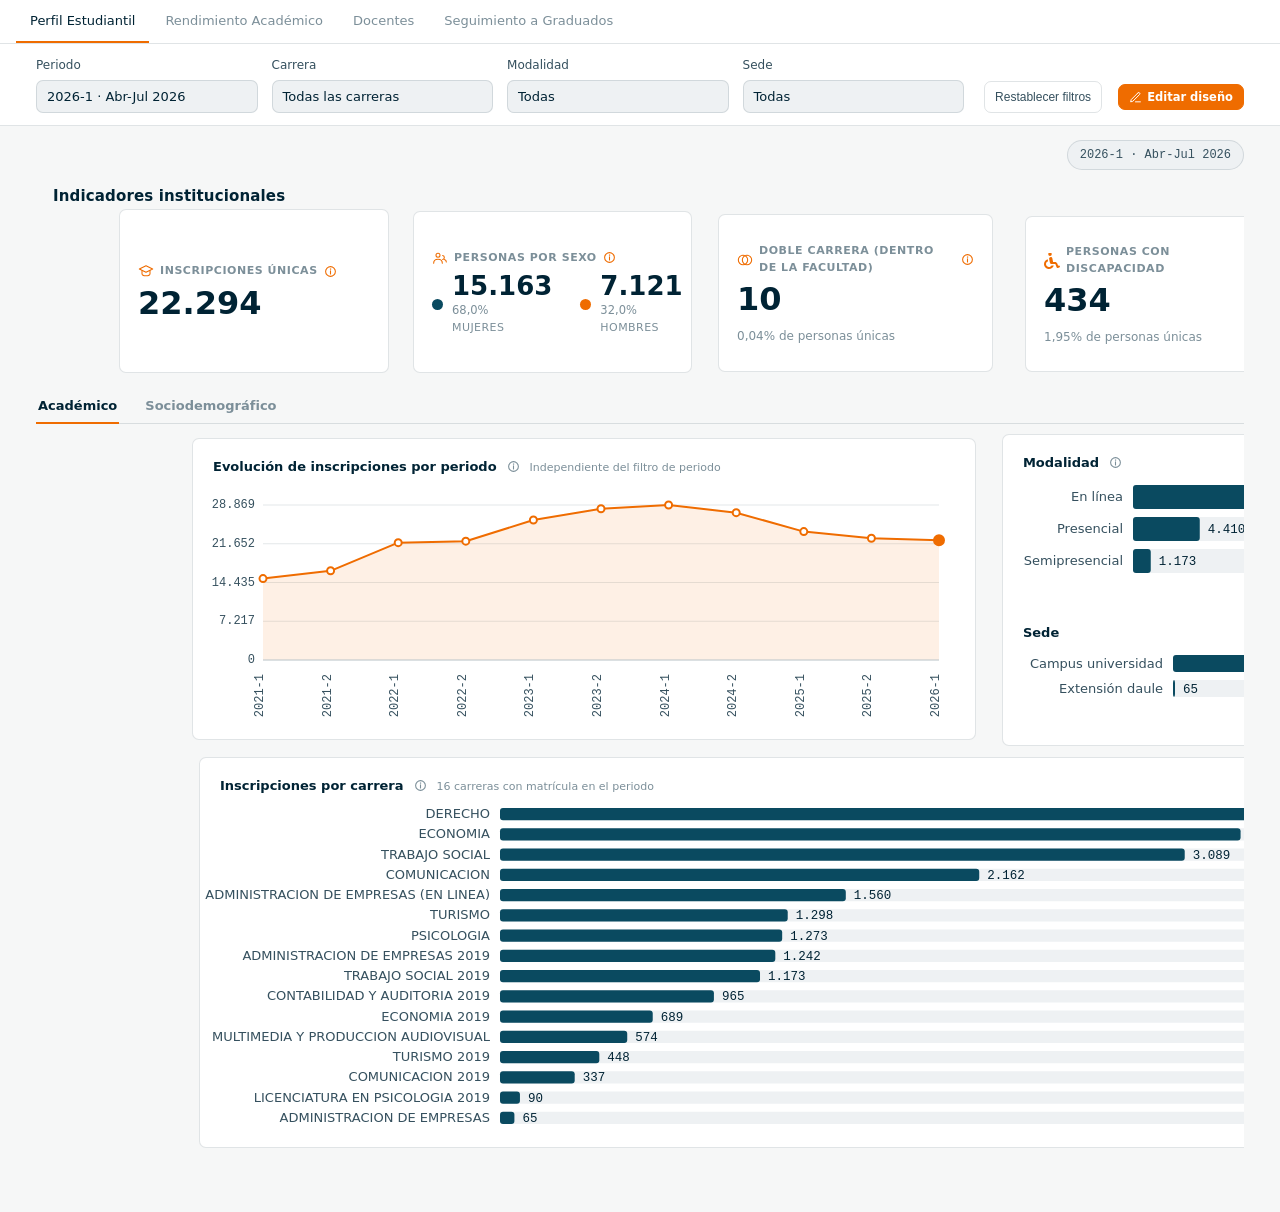
==== commit 2dd585b9: "Merge remote-tracking branch 'origin/main' # Conflicts: #	docs/index.html #	docs/nav.js" ====
--- a/docs/index.html
+++ b/docs/index.html
@@ -13,17 +13,13 @@
   <button type="button" class="top-tab on" data-view="perfil" role="tab" aria-selected="true">Perfil Estudiantil</button>
   <button type="button" class="top-tab" data-view="rendimiento" role="tab" aria-selected="false">Rendimiento Académico</button>
   <button type="button" class="top-tab" data-view="docentes" role="tab" aria-selected="false">Docentes</button>
+  <button type="button" class="top-tab" data-view="graduados" role="tab" aria-selected="false">Seguimiento a Graduados</button>
 </div>
 
 <div class="view-panel" id="view-perfil">
 <div class="app" id="app" style="visibility:hidden">
-  <aside class="sidebar">
-    <div class="brand">
-      <h1>Perfil Estudiantil</h1>
-    </div>
-
-    <div class="filter-group">
-      <h2>Corte temporal</h2>
+  <div class="filterbar">
+    <div class="filterbar-fields">
       <div class="field">
         <label>Periodo</label>
         <div class="msel" id="msel-periodo">
@@ -34,10 +30,6 @@
           <div class="msel-panel" role="listbox"></div>
         </div>
       </div>
-    </div>
-
-    <div class="filter-group">
-      <h2>Segmentar por</h2>
       <div class="field">
         <label>Carrera</label>
         <div class="msel" id="msel-carrera">
@@ -70,30 +62,36 @@
       </div>
     </div>
 
-    <button class="reset-link" id="resetBtn" type="button">Restablecer filtros</button>
-  </aside>
+    <div class="filterbar-actions">
+      <button class="reset-link" id="resetBtn" type="button">Restablecer filtros</button>
+      <div class="dash-toolbar">
+        <button type="button" class="btn-editor primary small" id="btnEditToggle">
+          <svg viewBox="0 0 24 24" width="13" height="13" fill="none" stroke="currentColor" stroke-width="1.8" stroke-linecap="round" stroke-linejoin="round"><path d="M12 20h9"/><path d="M16.5 3.5a2.1 2.1 0 0 1 3 3L7 19l-4 1 1-4 12.5-12.5z"/></svg>
+          <span>Editar diseño</span>
+        </button>
+        <button type="button" class="btn-editor small" id="btnExport" hidden>Exportar diseño</button>
+        <button type="button" class="btn-editor small" id="btnResetLayout" hidden>Restablecer diseño</button>
+        <span class="dash-toolbar-hint" id="editHint" hidden>Arrastra una tarjeta por su encabezado para moverla a cualquier posición &middot; arrastra su esquina inferior derecha para cambiar ancho y alto</span>
+      </div>
+    </div>
+  </div>
 
   <main class="main">
     <div class="page-head">
-      <h2>Población</h2>
       <div class="head-right">
         <span id="crossChip"></span>
         <span class="period-tag" id="periodTag">&mdash;</span>
       </div>
     </div>
 
-    <div class="dash-toolbar">
-      <button type="button" class="btn-editor primary" id="btnEditToggle">
-        <svg viewBox="0 0 24 24" width="15" height="15" fill="none" stroke="currentColor" stroke-width="1.8" stroke-linecap="round" stroke-linejoin="round"><path d="M12 20h9"/><path d="M16.5 3.5a2.1 2.1 0 0 1 3 3L7 19l-4 1 1-4 12.5-12.5z"/></svg>
-        <span>Editar diseño</span>
-      </button>
-      <button type="button" class="btn-editor" id="btnExport" hidden>Exportar diseño</button>
-      <button type="button" class="btn-editor" id="btnResetLayout" hidden>Restablecer diseño</button>
-      <span class="dash-toolbar-hint" id="editHint" hidden>Arrastra una tarjeta por su encabezado para moverla a cualquier posición &middot; arrastra su esquina inferior derecha para cambiar ancho y alto</span>
-    </div>
-
     <div class="dash-grid-outer">
-    <div class="dash-grid" id="dashGrid">
+    <div class="dash-grid" id="kpiGrid">
+      <section class="dcard section-title" data-id="tituloIndicadores" data-w="100%">
+        <span class="drag-handle" title="Mover">&#8942;&#8942;</span>
+        <h2>Indicadores institucionales</h2>
+        <span class="kpi-inst-alert" id="kpiInstAlert" hidden>Para ver los indicadores institucionales, selecciona únicamente un periodo</span>
+      </section>
+
       <section class="dcard kpi" data-id="kpiInscripciones" data-w="25%">
         <span class="label-row">
           <span class="drag-handle" title="Mover">&#8942;&#8942;</span>
@@ -106,22 +104,59 @@
         <span class="value" id="kpiInscripcionesValue">&mdash;</span>
       </section>
 
-      <section class="dcard kpi" data-id="kpiPersonas" data-w="25%">
+      <section class="dcard kpi" data-id="kpiDobleCarrera" data-w="25%">
+        <span class="label-row">
+          <span class="drag-handle" title="Mover">&#8942;&#8942;</span>
+          <svg viewBox="0 0 24 24" width="16" height="16" fill="none" stroke="currentColor" stroke-width="1.6" stroke-linecap="round" stroke-linejoin="round"><circle cx="9" cy="12" r="7"/><circle cx="15" cy="12" r="7"/></svg>
+          <span class="label">Doble carrera (dentro de la facultad)</span>
+          <span class="info-icon" id="kpiDobleCarreraInfo" tabindex="0" role="button" aria-label="Qué significa Doble carrera dentro de la facultad">
+            <svg viewBox="0 0 24 24" width="13" height="13" fill="none" stroke="currentColor" stroke-width="2" stroke-linecap="round" stroke-linejoin="round"><circle cx="12" cy="12" r="9"/><line x1="12" y1="10.5" x2="12" y2="16.5"/><circle cx="12" cy="7.5" r="0.25" fill="currentColor" stroke-width="1.5"/></svg>
+          </span>
+        </span>
+        <span class="value" id="kpiDobleCarreraValue">&mdash;</span>
+        <span class="value-pct" id="kpiDobleCarreraPct"></span>
+      </section>
+
+      <section class="dcard kpi" data-id="kpiSexo" data-w="50%">
         <span class="label-row">
           <span class="drag-handle" title="Mover">&#8942;&#8942;</span>
           <svg viewBox="0 0 24 24" width="16" height="16" fill="none" stroke="currentColor" stroke-width="1.6" stroke-linecap="round" stroke-linejoin="round"><circle cx="9" cy="8" r="3"/><path d="M2.5 20c0-3.6 2.9-6 6.5-6s6.5 2.4 6.5 6"/><path d="M16 8.3c1.4.3 2.5 1.5 2.5 3s-1.1 2.7-2.5 3"/><path d="M18.5 14.3c2 .5 3 1.9 3 3.7"/></svg>
-          <span class="label">Personas únicas</span>
-        </span>
-        <span class="value" id="kpiPersonasValue">&mdash;</span>
-      </section>
-
-      <section class="dcard kpi" data-id="kpiMujeres" data-w="25%">
-        <span class="label-row">
-          <span class="drag-handle" title="Mover">&#8942;&#8942;</span>
-          <svg viewBox="0 0 24 24" width="16" height="16" fill="none" stroke="currentColor" stroke-width="1.6" stroke-linecap="round" stroke-linejoin="round"><circle cx="12" cy="7" r="3.2"/><path d="M5 21c0-4 3-6.5 7-6.5s7 2.5 7 6.5"/></svg>
-          <span class="label">% Mujeres</span>
-        </span>
-        <span class="value" id="kpiMujeresValue">&mdash;</span>
+          <span class="label">Personas por sexo</span>
+          <span class="info-icon" id="kpiSexoInfo" tabindex="0" role="button" aria-label="Qué significa Personas por sexo">
+            <svg viewBox="0 0 24 24" width="13" height="13" fill="none" stroke="currentColor" stroke-width="2" stroke-linecap="round" stroke-linejoin="round"><circle cx="12" cy="12" r="9"/><line x1="12" y1="10.5" x2="12" y2="16.5"/><circle cx="12" cy="7.5" r="0.25" fill="currentColor" stroke-width="1.5"/></svg>
+          </span>
+        </span>
+        <span class="value-split">
+          <span class="value-item">
+            <span class="value-dot" style="background:var(--s1)"></span>
+            <span class="value-item-text">
+              <span class="value-item-num" id="kpiSexoMujeresValue">&mdash;</span>
+              <span class="value-item-pct" id="kpiSexoMujeresPct"></span>
+              <span class="value-item-label">Mujeres</span>
+            </span>
+          </span>
+          <span class="value-item">
+            <span class="value-dot" style="background:var(--s2)"></span>
+            <span class="value-item-text">
+              <span class="value-item-num" id="kpiSexoHombresValue">&mdash;</span>
+              <span class="value-item-pct" id="kpiSexoHombresPct"></span>
+              <span class="value-item-label">Hombres</span>
+            </span>
+          </span>
+        </span>
+      </section>
+
+      <section class="dcard kpi" data-id="kpiDiscapacidad" data-w="25%">
+        <span class="label-row">
+          <span class="drag-handle" title="Mover">&#8942;&#8942;</span>
+          <svg viewBox="0 0 512 512" width="16" height="16" fill="currentColor"><!-- Font Awesome Free 7.3.1 (CC BY 4.0) --><path d="M136 40a56 56 0 1 1 112 0 56 56 0 1 1 -112 0zM117.9 197.6l12.6 63c-38.6 12.4-66.5 48.7-66.5 91.4 0 53 43 96 96 96 35.6 0 66.7-19.4 83.3-48.2 2.3 .1 4.6 .2 7 .2l4.1 0c1 0 2.1 0 3.1 0l55.2 0c-20.4 64.9-81 112-152.7 112-88.4 0-160-71.6-160-160 0-73.8 50-135.9 117.9-154.4zm148.6-28.1l23.7 118.5 60.5 0c33.3 0 63.2 20.7 74.9 51.9l25.5 68 18.7-6.2c16.8-5.6 34.9 3.5 40.5 20.2s-3.5 34.9-20.2 40.5l-48 16c-16.3 5.4-34-3-40.1-19.1l-36.3-96.9c-2.3-6.2-8.3-10.4-15-10.4l-86.1 0c-.4 0-.8 0-1.3 0l-13.1 0c-30.5 0-56.8-21.5-62.8-51.4L165.3 189.7c-6.4-31.9 18-61.7 50.6-61.7 24.6 0 45.8 17.4 50.6 41.5z"/></svg>
+          <span class="label">Personas con discapacidad</span>
+          <span class="info-icon" id="kpiDiscapacidadInfo" tabindex="0" role="button" aria-label="Qué significa Personas con discapacidad">
+            <svg viewBox="0 0 24 24" width="13" height="13" fill="none" stroke="currentColor" stroke-width="2" stroke-linecap="round" stroke-linejoin="round"><circle cx="12" cy="12" r="9"/><line x1="12" y1="10.5" x2="12" y2="16.5"/><circle cx="12" cy="7.5" r="0.25" fill="currentColor" stroke-width="1.5"/></svg>
+          </span>
+        </span>
+        <span class="value" id="kpiDiscapacidadValue">&mdash;</span>
+        <span class="value-pct" id="kpiDiscapacidadPct"></span>
       </section>
 
       <section class="dcard kpi" data-id="kpiInternacional" data-w="25%">
@@ -129,58 +164,31 @@
           <span class="drag-handle" title="Mover">&#8942;&#8942;</span>
           <svg viewBox="0 0 24 24" width="16" height="16" fill="none" stroke="currentColor" stroke-width="1.6" stroke-linecap="round" stroke-linejoin="round"><circle cx="12" cy="12" r="9"/><line x1="3" y1="12" x2="21" y2="12"/><path d="M12 3c3 3.5 3 14.5 0 18M12 3c-3 3.5-3 14.5 0 18"/></svg>
           <span class="label">Estudiantes internacionales</span>
+          <span class="info-icon" id="kpiInternacionalInfo" tabindex="0" role="button" aria-label="Qué significa Estudiantes internacionales">
+            <svg viewBox="0 0 24 24" width="13" height="13" fill="none" stroke="currentColor" stroke-width="2" stroke-linecap="round" stroke-linejoin="round"><circle cx="12" cy="12" r="9"/><line x1="12" y1="10.5" x2="12" y2="16.5"/><circle cx="12" cy="7.5" r="0.25" fill="currentColor" stroke-width="1.5"/></svg>
+          </span>
         </span>
         <span class="value" id="kpiInternacionalValue">&mdash;</span>
-      </section>
-
-      <section class="card dcard" data-id="pyramid" data-w="100%">
-        <div class="card-head">
-          <span class="drag-handle" title="Mover">&#8942;&#8942;</span>
-          <h3>Estructura de la población por sexo y edad de ingreso</h3>
-          <span class="note" id="pyramidNote"></span>
-        </div>
-        <div class="pyramid-stats" id="pyramidStats"></div>
-        <div class="chart-wrap" id="chartPyramid"></div>
-      </section>
-
-      <section class="card dcard" data-id="grupo" data-w="33%">
-        <div class="card-head">
-          <span class="drag-handle" title="Mover">&#8942;&#8942;</span>
-          <h3>Grupo socioeconómico</h3>
-          <span class="info-icon" id="grupoInfo" tabindex="0" role="button" aria-label="Cómo se cuenta este gráfico">
-            <svg viewBox="0 0 24 24" width="13" height="13" fill="none" stroke="currentColor" stroke-width="2" stroke-linecap="round" stroke-linejoin="round"><circle cx="12" cy="12" r="9"/><line x1="12" y1="10.5" x2="12" y2="16.5"/><circle cx="12" cy="7.5" r="0.25" fill="currentColor" stroke-width="1.5"/></svg>
-          </span>
-        </div>
-        <div class="chart-wrap" id="chartGrupo"></div>
-      </section>
-
-      <section class="card dcard" data-id="etnia" data-w="33%">
-        <div class="card-head">
-          <span class="drag-handle" title="Mover">&#8942;&#8942;</span>
-          <h3>Autoidentificación étnica</h3>
-          <span class="info-icon" id="etniaInfo" tabindex="0" role="button" aria-label="Cómo se cuenta este gráfico">
-            <svg viewBox="0 0 24 24" width="13" height="13" fill="none" stroke="currentColor" stroke-width="2" stroke-linecap="round" stroke-linejoin="round"><circle cx="12" cy="12" r="9"/><line x1="12" y1="10.5" x2="12" y2="16.5"/><circle cx="12" cy="7.5" r="0.25" fill="currentColor" stroke-width="1.5"/></svg>
-          </span>
-        </div>
-        <div class="chart-wrap" id="chartEtnia"></div>
-      </section>
-
-      <section class="card dcard" data-id="disc" data-w="33%">
-        <div class="card-head">
-          <span class="drag-handle" title="Mover">&#8942;&#8942;</span>
-          <h3>Discapacidad</h3>
-          <span class="info-icon" id="discInfo" tabindex="0" role="button" aria-label="Cómo se cuenta este gráfico">
-            <svg viewBox="0 0 24 24" width="13" height="13" fill="none" stroke="currentColor" stroke-width="2" stroke-linecap="round" stroke-linejoin="round"><circle cx="12" cy="12" r="9"/><line x1="12" y1="10.5" x2="12" y2="16.5"/><circle cx="12" cy="7.5" r="0.25" fill="currentColor" stroke-width="1.5"/></svg>
-          </span>
-          <span class="note" id="discNote"></span>
-        </div>
-        <div class="chart-wrap" id="chartDisc"></div>
-      </section>
-
+        <span class="value-pct" id="kpiInternacionalPct"></span>
+      </section>
+    </div>
+    </div>
+
+    <nav class="subtabs">
+      <button type="button" class="subtab on" data-target="panel-academico">Académico</button>
+      <button type="button" class="subtab" data-target="panel-socio">Sociodemográfico</button>
+    </nav>
+
+    <div class="section-panel" id="panel-academico">
+    <div class="dash-grid-outer">
+    <div class="dash-grid" id="dashGrid-academico">
       <section class="card dcard" data-id="trend" data-w="50%">
         <div class="card-head">
           <span class="drag-handle" title="Mover">&#8942;&#8942;</span>
           <h3>Evolución de inscripciones por periodo</h3>
+          <span class="info-icon" id="trendInfo" tabindex="0" role="button" aria-label="Cómo se cuenta este gráfico">
+            <svg viewBox="0 0 24 24" width="13" height="13" fill="none" stroke="currentColor" stroke-width="2" stroke-linecap="round" stroke-linejoin="round"><circle cx="12" cy="12" r="9"/><line x1="12" y1="10.5" x2="12" y2="16.5"/><circle cx="12" cy="7.5" r="0.25" fill="currentColor" stroke-width="1.5"/></svg>
+          </span>
           <span class="note">Independiente del filtro de periodo</span>
         </div>
         <div class="chart-wrap" id="chartTrend"></div>
@@ -190,6 +198,9 @@
         <div class="card-head">
           <span class="drag-handle" title="Mover">&#8942;&#8942;</span>
           <h3>Modalidad</h3>
+          <span class="info-icon" id="modsedeInfo" tabindex="0" role="button" aria-label="Cómo se cuentan estos gráficos">
+            <svg viewBox="0 0 24 24" width="13" height="13" fill="none" stroke="currentColor" stroke-width="2" stroke-linecap="round" stroke-linejoin="round"><circle cx="12" cy="12" r="9"/><line x1="12" y1="10.5" x2="12" y2="16.5"/><circle cx="12" cy="7.5" r="0.25" fill="currentColor" stroke-width="1.5"/></svg>
+          </span>
         </div>
         <div class="chart-wrap" id="chartModalidad"></div>
         <div class="card-head" style="margin-top:18px;"><h3>Sede</h3></div>
@@ -200,15 +211,74 @@
         <div class="card-head">
           <span class="drag-handle" title="Mover">&#8942;&#8942;</span>
           <h3>Inscripciones por carrera</h3>
+          <span class="info-icon" id="carreraInfo" tabindex="0" role="button" aria-label="Cómo se cuenta este gráfico">
+            <svg viewBox="0 0 24 24" width="13" height="13" fill="none" stroke="currentColor" stroke-width="2" stroke-linecap="round" stroke-linejoin="round"><circle cx="12" cy="12" r="9"/><line x1="12" y1="10.5" x2="12" y2="16.5"/><circle cx="12" cy="7.5" r="0.25" fill="currentColor" stroke-width="1.5"/></svg>
+          </span>
           <span class="note" id="carreraNote"></span>
         </div>
         <div class="chart-wrap" id="chartCarrera"></div>
       </section>
+    </div>
+    </div>
+    </div>
+
+    <div class="section-panel" id="panel-socio" hidden>
+    <div class="dash-grid-outer">
+    <div class="dash-grid" id="dashGrid-socio">
+      <section class="card dcard" data-id="pyramid" data-w="100%">
+        <div class="card-head">
+          <span class="drag-handle" title="Mover">&#8942;&#8942;</span>
+          <h3>Estructura de la población por sexo y edad de ingreso</h3>
+          <span class="info-icon" id="pyramidInfo" tabindex="0" role="button" aria-label="Cómo se cuenta este gráfico">
+            <svg viewBox="0 0 24 24" width="13" height="13" fill="none" stroke="currentColor" stroke-width="2" stroke-linecap="round" stroke-linejoin="round"><circle cx="12" cy="12" r="9"/><line x1="12" y1="10.5" x2="12" y2="16.5"/><circle cx="12" cy="7.5" r="0.25" fill="currentColor" stroke-width="1.5"/></svg>
+          </span>
+          <span class="note" id="pyramidNote"></span>
+        </div>
+        <div class="pyramid-stats" id="pyramidStats"></div>
+        <div class="chart-wrap" id="chartPyramid"></div>
+      </section>
+
+      <section class="card dcard" data-id="grupo" data-w="33%">
+        <div class="card-head">
+          <span class="drag-handle" title="Mover">&#8942;&#8942;</span>
+          <h3>Grupo socioeconómico</h3>
+          <span class="info-icon" id="grupoInfo" tabindex="0" role="button" aria-label="Cómo se cuenta este gráfico">
+            <svg viewBox="0 0 24 24" width="13" height="13" fill="none" stroke="currentColor" stroke-width="2" stroke-linecap="round" stroke-linejoin="round"><circle cx="12" cy="12" r="9"/><line x1="12" y1="10.5" x2="12" y2="16.5"/><circle cx="12" cy="7.5" r="0.25" fill="currentColor" stroke-width="1.5"/></svg>
+          </span>
+        </div>
+        <div class="chart-wrap" id="chartGrupo"></div>
+      </section>
+
+      <section class="card dcard" data-id="etnia" data-w="33%">
+        <div class="card-head">
+          <span class="drag-handle" title="Mover">&#8942;&#8942;</span>
+          <h3>Autoidentificación étnica</h3>
+          <span class="info-icon" id="etniaInfo" tabindex="0" role="button" aria-label="Cómo se cuenta este gráfico">
+            <svg viewBox="0 0 24 24" width="13" height="13" fill="none" stroke="currentColor" stroke-width="2" stroke-linecap="round" stroke-linejoin="round"><circle cx="12" cy="12" r="9"/><line x1="12" y1="10.5" x2="12" y2="16.5"/><circle cx="12" cy="7.5" r="0.25" fill="currentColor" stroke-width="1.5"/></svg>
+          </span>
+        </div>
+        <div class="chart-wrap" id="chartEtnia"></div>
+      </section>
+
+      <section class="card dcard" data-id="disc" data-w="33%">
+        <div class="card-head">
+          <span class="drag-handle" title="Mover">&#8942;&#8942;</span>
+          <h3>Discapacidad</h3>
+          <span class="info-icon" id="discInfo" tabindex="0" role="button" aria-label="Cómo se cuenta este gráfico">
+            <svg viewBox="0 0 24 24" width="13" height="13" fill="none" stroke="currentColor" stroke-width="2" stroke-linecap="round" stroke-linejoin="round"><circle cx="12" cy="12" r="9"/><line x1="12" y1="10.5" x2="12" y2="16.5"/><circle cx="12" cy="7.5" r="0.25" fill="currentColor" stroke-width="1.5"/></svg>
+          </span>
+          <span class="note" id="discNote"></span>
+        </div>
+        <div class="chart-wrap" id="chartDisc"></div>
+      </section>
 
       <section class="card dcard" data-id="ecuadorsplit" data-w="100%">
         <div class="card-head">
           <span class="drag-handle" title="Mover">&#8942;&#8942;</span>
           <h3>Origen: Ecuador vs. extranjero</h3>
+          <span class="info-icon" id="ecuadorSplitInfo" tabindex="0" role="button" aria-label="Cómo se cuenta este gráfico">
+            <svg viewBox="0 0 24 24" width="13" height="13" fill="none" stroke="currentColor" stroke-width="2" stroke-linecap="round" stroke-linejoin="round"><circle cx="12" cy="12" r="9"/><line x1="12" y1="10.5" x2="12" y2="16.5"/><circle cx="12" cy="7.5" r="0.25" fill="currentColor" stroke-width="1.5"/></svg>
+          </span>
         </div>
         <div class="chart-wrap" id="chartEcuador"></div>
       </section>
@@ -217,9 +287,13 @@
         <div class="card-head">
           <span class="drag-handle" title="Mover">&#8942;&#8942;</span>
           <h3>Estudiantes internacionales por país</h3>
+          <span class="info-icon" id="worldMapInfo" tabindex="0" role="button" aria-label="Cómo se cuenta este gráfico">
+            <svg viewBox="0 0 24 24" width="13" height="13" fill="none" stroke="currentColor" stroke-width="2" stroke-linecap="round" stroke-linejoin="round"><circle cx="12" cy="12" r="9"/><line x1="12" y1="10.5" x2="12" y2="16.5"/><circle cx="12" cy="7.5" r="0.25" fill="currentColor" stroke-width="1.5"/></svg>
+          </span>
           <span class="note" id="worldMapNote"></span>
         </div>
         <div class="chart-wrap map-wrap" id="worldMapWrap">
+          <div class="map-period-block" id="worldMapBlock" hidden>Selecciona un solo periodo para ver este mapa</div>
           <svg id="worldMapSvg" class="chart world-map" viewBox="0 0 960 480" role="img" aria-label="Países de origen de estudiantes internacionales">
 <path id="c-AFG" d="M643.2,144.9L645.9,145.9L648,145.6L648.5,144.4L650.6,144L652.1,143.2L652.7,141L654.9,140.5L655.3,139.6L656.6,140.3L657.4,140.4L658.9,140.4L660.9,140.9L661.7,141.3L663.6,140.4L664.5,140.9L665.4,139.7L667,139.8L667.4,139.4L667.7,138.3L668.8,137.4L670.3,138L670,138.8L670.8,138.9L670.5,141.2L671.6,142L672.5,141.5L673.7,141.2L675.4,140L677.2,140.2L679.9,140.2L680.4,141L678.9,141.3L677.5,141.8L674.5,142.1L671.6,142.6L670,143.8L670.7,144.9L671,146.3L669.6,147.4L669.8,148.4L669,149.4L666.5,149.3L667.5,151L665.8,151.7L664.7,153.3L664.8,154.9L663.8,155.7L662.8,155.4L660.8,155.8L660.5,156.5L658.5,156.5L657,158L656.9,160.3L653.5,161.4L651.6,161.2L651.1,161.8L649.5,161.4L646.8,161.8L642.3,160.5L644.7,158L644.5,156.3L642.5,155.9L642.3,154.2L641.4,152L642.6,150.6L641.4,150.2L642.1,148.3L643.2,144.9Z"/><path id="c-AGO" d="M523.5,255.7L524.2,257.7L525,259.3L525.6,260.1L526.6,261.5L528.4,261.3L529.2,260.9L530.7,261.3L531.1,260.6L531.8,259.1L533.4,259L533.6,258.5L534.9,258.5L534.7,259.5L537.9,259.4L538,261.1L538.5,262.1L538.1,263.8L538.3,265.4L539.2,266.4L539.1,269.6L539.7,269.3L540.9,269.4L542.6,269L543.8,269.1L544,270L543.7,271.3L544.2,272.5L543.8,273.5L544,274.4L538.5,274.4L538.4,282.9L540.2,285.1L541.9,286.7L537,287.8L530.5,287.4L528.7,286.2L517.9,286.3L517.5,286.5L515.9,285.3L514.2,285.2L512.6,285.6L511.3,286.1L511,284.5L511.4,282.1L512.3,279.7L512.5,278.5L513.3,276.1L514,275L515.5,273.3L516.4,272.1L516.6,270.1L516.5,268.6L515.7,267.7L515,266L514.3,264.4L514.5,263.9L515.3,262.8L514.5,260.3L513.9,258.5L512.6,256.8L512.9,256.3L514,255.9L514.7,256L515.7,255.6L523.5,255.7ZM513.2,255.2L512.5,255.4L511.8,253.4L512.8,252.3L513.7,251.8L514.7,252.7L513.7,253.3L513.2,254L513.2,255.2Z"/><path id="c-ALB" d="M534.9,128.4L534.6,129.3L534.9,130.4L536.1,131.1L536,131.8L535.1,132.2L535,133L533.7,134.3L533.3,134.1L533.2,133.6L531.7,132.7L531.5,131.4L531.7,129.6L532.1,128.7L531.7,128.3L531.5,127.5L532.6,126.2L532.8,126.7L533.5,126.4L534.1,127.1L534.7,127.4L534.9,128.4Z"/><path id="c-ARE" d="M617.5,175.3L618,175.2L618.1,175.9L620.2,175.5L622.4,175.6L624,175.7L625.8,173.9L627.8,172.2L629.5,170.5L630,171.4L630.4,173.5L629,173.5L628.8,175.3L629.3,175.7L628.1,176.2L628.1,177.3L627.3,178.4L627.2,179.4L626.7,180L618.7,178.7L617.6,176L617.5,175.3Z"/><path id="c-ARG" d="M305.3,387.2L302.8,387.3L301.4,386.4L299.8,386.3L297,386.3L297,380.4L298,381.6L299.3,383.6L302.8,385.2L306.5,385.9L305.3,387.2ZM306.8,298.9L308.3,300.8L309.4,298.6L312.4,298.8L312.8,299.3L317.7,303.7L319.9,304.1L323.2,306.1L325.9,307.1L326.3,308.3L323.7,312.3L326.4,313.1L329.4,313.5L331.5,313L333.9,311L334.3,308.6L335.7,308.1L337,309.7L336.9,311.8L334.7,313.3L332.9,314.4L329.9,316.9L326.3,320.6L325.7,322.7L325,325.5L325,328.1L324.4,328.7L324.2,330.4L324,331.8L327.4,334.1L327,335.9L328.7,337.1L328.6,338.4L326,341.8L322,343.3L316.7,343.8L313.8,343.5L314.3,345.1L313.8,347.1L314.3,348.5L312.7,349.4L309.9,349.8L307.4,348.8L306.4,349.5L306.7,352.2L308.5,353L310,352.1L310.8,353.5L308.3,354.3L306.2,356L305.8,358.7L305.2,360.1L302.6,360.1L300.5,361.5L299.8,363.5L302.4,365.4L305,366L304,368.4L300.9,369.9L299.2,373L296.7,374L295.6,375.3L296.5,378.1L298.3,379.6L297.1,379.5L294.7,379L288.2,378.7L287.1,377.1L287.2,375.1L285.4,375.3L284.5,374.3L284.2,371.5L286.3,370.3L287.1,368.7L286.8,367.3L288.2,365L289.2,361.5L288.9,359.9L290.1,359.4L289.8,358.4L288.6,357.9L289.4,356.8L288.2,355.8L287.6,352.7L288.7,352.1L288.2,348.9L288.9,346.2L289.6,343.8L291.2,342.8L290.4,340.2L290.3,337.8L292.4,336L292.3,333.8L293.8,331.2L293.8,328.7L293.1,328.2L291.9,323.6L293.5,320.9L293.3,318.3L294.3,315.9L296,313.4L297.9,311.7L297.1,310.7L297.6,309.8L297.6,305.4L300.5,304.1L301.4,301.3L301,300.6L303.3,298.2L306.8,298.9Z"/><path id="c-ARM" d="M596.2,130.4L599.9,130L600.5,130.7L601.5,131.2L601,131.8L602.4,132.8L601.6,133.6L602.8,134.3L604,134.8L604,136.6L603,136.7L602,135.1L602,134.7L600.8,134.7L600,134L599.5,134.1L598.4,133.3L596.4,132.7L596.7,131.4L596.2,130.4Z"/><path id="c-ATA" d="M321.1,453.4L320.4,454.8L319.6,456L314,455.6L308,455.8L304.7,454.9L304.7,454.8L303.2,454L309.2,454.1L315,454.4L317,453.3L318.4,452.3L321.1,453.4ZM55.4,452L50.3,452.4L46.8,451.4L45.3,450.5L45.2,450.3L43.4,449.6L45.1,448.6L50,449L52.7,449.8L54.7,450.8L55.4,452ZM359.6,448.1L362.9,449.3L364,450.9L364.3,452L364.4,453.4L360.3,454.2L356,454.9L351,455.5L345.4,456.1L339.1,455.9L335.6,455L336,453.9L341.7,453.2L344,452.3L345.7,451.2L346.9,450.2L348.5,449.2L350.2,448.1L350.2,448.1L351.6,448.1L355.6,447.6L359.6,448.1ZM156.8,436L160.2,436.4L163.4,436L161.9,436.9L159.4,437.6L155.7,437.4L153,436.4L153,436.4L153.6,435.5L156.8,436ZM145.2,436L149.2,437L147.7,436.9L144.2,436.6L140.6,435.9L140.6,435.9L142.5,435.3L145.2,436ZM216,431.8L219,432.2L221.9,431.9L223.5,433.4L221.4,433.2L218.1,433.3L214.8,433.2L211.2,433.3L208.5,432.8L207.1,431.7L208.8,431.2L212.2,431.6L216,431.8ZM297.5,429.2L297.8,430.4L297.3,431.5L296.6,432.5L293.4,432.8L290.5,433.3L287,433.3L288.3,432.2L285.1,432.6L282.2,433L280.1,432.2L280,431.1L282.9,430.1L282.9,430.1L284.7,429.7L287.8,429.8L288.6,428.5L288.7,427.5L288.7,425.3L290.2,424.1L292.7,423.7L294.1,424.7L294.7,425.7L295.8,426.9L296.7,428L297.5,429.2ZM323.7,411.1L322.5,411.6L320.6,411.2L318.4,411.5L316.5,412.1L314.6,412.8L313.3,413.6L312.9,414.6L313.1,415.6L314.3,416.5L312.5,417.1L310,417.3L308.5,418.2L307,419.1L305.3,420.2L304.9,421.2L305.8,422.3L307.2,423.1L309.4,423.8L311.5,424.6L312.6,425.7L313.1,426.6L313.9,427.7L315.2,428.6L316,429.6L316.3,432L317.1,433L317.3,434.1L318.2,435.1L317.8,436.5L316.3,437.6L314.8,438.5L311.2,438.9L310,439.8L308.4,440.7L304.4,441.7L300.8,442.1L297.5,442.7L293.9,443.3L291.7,444.4L287.4,444.5L282.7,444.4L278.5,444.6L274,444.6L274.9,445.6L278.9,446.1L281.9,446.8L283.6,447.8L280.6,448.6L276,448.3L272.2,449L272,450.1L271.9,451.2L275.1,452L275.6,453L279,454L284.7,454.4L289.5,455.2L293.3,456L298.2,456.8L304.8,457.3L311.3,458L315.9,458.8L320.8,459.7L323.4,460.9L324.7,461.9L328,461L332.4,460.2L337,459.4L342.6,458.7L347.3,457.9L353.9,457.9L360.5,458.3L365.8,458.9L367.6,457.7L371.3,457L378,456.9L383.3,456.3L388.3,455.7L393.8,455.4L399.7,454.9L403.9,454.2L402,453.3L400.8,452.4L400.8,451.4L395.7,451.5L390.2,451.9L385,451.9L384.2,450.9L384.6,448.9L385.8,448.3L389.6,447.7L394.1,447.1L397.3,446.3L400.6,445.5L403,444.5L406.6,444L410.2,443.6L412.1,443.4L416.2,443.3L420.1,442.9L423.4,442.4L426.6,441.8L429.6,441.2L433.3,440.3L435.6,439.4L438.1,438.7L438.9,437.6L436.1,437L437,435.9L438.8,435.1L441.6,434.5L444.5,433.9L447.2,433.1L449.3,432L450.6,430.8L452.5,430L455.7,430.2L457,431.1L460.2,431.2L460.3,430.2L461.7,429.2L464.6,429.4L465.2,430.4L468.4,430.6L471.9,430.1L475.2,429.8L478.2,429.9L479.4,431L482.3,430.1L485,429.7L488.1,429.3L491,428.9L493.8,428.3L496.7,427.9L499,427.3L500.6,426.4L502.6,427.1L505.4,426.7L507.3,428L508.8,428.9L511.9,428.4L513.1,427.3L515.8,426.6L519.3,426.7L520.3,427.7L522.5,426.7L525.4,426.4L528.5,426.3L531.4,426.4L534.3,426.7L537.2,426.9L538.5,427.7L540.2,428.5L543.1,428.1L546.2,428L549.3,428L552.2,427.9L554.9,427.5L557.7,427.2L560.1,426.5L562.6,426L565.3,425.8L567.3,425L568.8,423.6L570.3,422.7L573.1,423.1L574.1,424L576.4,424.7L579.2,424.4L581.1,425.4L583.1,426.1L585.8,425.4L586.7,424.3L589.1,423.8L591.9,422.9L594.5,422.6L597.6,422L599.7,421.5L601.9,420.8L604,420.3L606.5,420.6L608.9,419.6L610.6,418.9L613.1,419L615.3,418.3L615.9,417.4L618.1,416.7L620.3,416.1L623,415.7L625.4,415.5L627.8,415.7L630.3,415.9L632.4,416.7L632.7,417.8L635,418.7L636.7,419.4L639.8,419.7L641.6,420.5L643.8,421.2L646.4,421.4L648.5,420.8L650.8,419.7L653.3,420.3L655.9,420.6L658.4,420.9L661,421.2L663.7,421.2L665.9,423.9L665.8,424.6L665.5,425.8L662.9,426.5L660.8,427.5L661.2,428.5L664.2,428.5L663.8,429.5L662.5,430.5L661.2,431.6L663.2,432.4L666.3,432.7L669.4,432.2L670.9,431.2L671.8,430.2L673.2,429.4L674.9,428.6L675.6,427.6L677,426.3L678.6,426.1L681.7,426L684.3,425.7L687.1,425.2L688.4,424.2L689.1,423.2L691,422.2L693.6,421.5L695.8,421L697.3,420.1L698.8,419.6L700.7,419.2L703.4,419.5L705.8,419.2L708.4,418.9L711.3,419.1L713.3,418.3L714.6,416.6L715.6,417.3L716.9,418.5L719.1,419.1L721.7,419.3L724.2,419L727,419.2L729.5,419.2L731.1,419L733.4,419.1L735.4,419.7L737.8,419.3L740.7,419.3L743.1,419L745.9,419.3L747.7,418.4L749,417.6L750.9,416.8L754.2,414.8L755.9,415.2L758,415.9L759.8,416.9L763.2,418.5L765.8,418.5L768.2,418.5L771.1,418.2L774,417.9L776.2,417.1L778,416.4L781,416.2L782.9,415.7L785,416.2L786.4,417L788.3,417.9L791.2,417.8L793,418.4L796.2,419.1L799.6,419.4L802.3,419.2L804.4,418.3L806.2,417.5L808.6,417.3L811,417.7L813.8,417.9L816.3,417.5L818.7,417.5L821,417.8L823.5,418L825.9,417.6L828.8,417.1L831.5,417L834.5,417L837,416.8L839.4,416.6L840.1,415.3L840.2,414.2L841.9,414.9L842.3,416.1L843.2,417.2L844.3,418.1L846.6,418.5L849.6,418.4L853.1,418.3L855.5,418.2L859,418.2L861.5,418.1L865,418.2L868,418.4L869.9,419.3L869.3,420.3L871.1,421.1L873.9,421.7L876.9,422.4L880.4,422.8L884,423.2L886.7,423.7L889.7,423.7L891.4,422.8L893.8,423.6L895.8,424.4L898.2,425L901.4,425.3L904.5,425.6L905.8,426.6L908.8,427.3L910.9,428.2L913.8,428.6L916.9,428.6L919.8,428.7L923,428.7L926.2,428.9L929.1,429.3L931.9,429.9L934.7,430.4L936.6,431.2L936.2,432.2L934.8,433.2L933.6,434.4L932.7,435.3L931.4,436.4L927.9,436.8L926.4,437.8L922.9,438.3L921.7,439.4L919.9,440.4L918,441.2L916.9,442.3L916.2,443.3L915.9,444.5L916,445.5L917.5,446.6L918.1,447.5L919.3,448.5L924.3,448.9L925.3,450L920.5,450.4L916.4,451L911.4,451.1L909.1,452.6L908.7,453.9L907.5,454.9L906.1,455.9L909.7,456.7L911,457.8L913.3,458.8L916.5,459.7L920.3,460.6L924.3,461.4L930.4,462.2L931.7,463.5L939.4,464.1L939.9,464.3L941.9,465.1L949.3,464.4L955.4,465.3L960,465.9L0.2,465.9L2.5,464.4L7.3,465.2L7.6,465.1L10.4,464.3L10.8,464.3L11.1,464.3L15,465.4L18.4,464.3L19,464.2L26.8,463.7L29.3,464.3L30.6,464.6L34.6,465.5L42.2,466.2L48.2,467L58.5,467.7L66.2,466.9L77.5,467.5L83.9,468.3L91,467.5L98.4,466.8L99,465.5L88.5,465.4L79.8,464.8L77.6,463.7L70.4,463.2L70.9,462L71.9,460.9L72.9,459.9L72.4,458.8L67.9,458L65.9,457.1L61.8,456.3L68.2,456.4L74.4,456L78.3,456.9L83,456.1L87.4,455.1L89.6,454.2L88.6,453.1L85.2,452.4L81.2,451.6L75.8,451.5L71,451.1L65.8,450.8L64.1,449.8L60.6,449L58.5,448.1L57.7,445L59,445.3L61.4,446.1L65.8,445.9L70,445.5L72.2,446.7L76.4,446.4L80,445.8L83.3,445.1L86.4,444.2L90.4,443.9L90.3,442.9L89.3,442L90.1,441L93.6,440.5L95.1,441.4L99.2,440.9L102.3,440.2L106.1,440.2L109.7,439.9L113.3,439.3L116.2,438.7L119.4,438.1L121.5,438.3L123.3,438.5L127.3,438.1L130.9,438.6L134.5,438.6L138,438.2L141.6,438.5L145.6,438.7L149.3,438.6L153.2,438.7L157.1,438.7L160.8,438.6L163.5,437.8L166.7,437.4L170.1,438L173.3,437.5L176.1,436.6L177.9,437.4L178.8,438.3L180.5,439.2L183.3,438.5L186.5,439.4L190.1,439.8L193.2,440.5L196.9,440.3L200.3,439.9L204.4,440L208,440.3L211.6,440.8L213,439.7L211.3,438.8L210,437.8L206.5,437.6L205,436.6L204.5,435.6L203.5,433.6L205.6,434L209.1,434.2L212.5,434L215.6,434.4L218.3,435.2L219.5,436.2L223.1,436.3L226.5,435.9L230.2,435.4L233.5,435.1L236.2,435.7L239.8,435.5L242.1,433.5L244.2,434.7L247.3,435.2L250.6,434.9L252.8,435.9L256.3,436.1L259.6,436.4L262.7,436.9L264.8,435.9L265.9,435L268.5,436.1L272.2,435.8L274.9,436.4L276.7,437.3L280.3,437L283.1,436.4L285.8,435.7L289,435.4L292.8,435.1L296.2,434.7L298.8,434.1L300.3,433.3L301,432.1L300.7,431L299.8,430L298.9,428.9L298.1,427.9L297.4,427L297.2,425.9L297.5,424.9L298.7,423.9L299.8,422.8L300.2,421.7L299.7,420.6L299.4,419.5L300.7,418.3L302.1,417.6L303.8,416.6L305.7,415.7L307.8,414.9L308.9,413.8L310.3,413.1L312,412.4L314.6,412.2L316.2,411.4L318.1,410.9L320.3,410.6L322.2,409.9L323.7,409L325.8,408.7L327.4,409.4L326.4,410.3L323.7,411.1Z"/><path id="c-ATF" d="M663.8,369.7L665.5,370.5L668.1,370.8L668.2,371.3L667.4,372.6L663.3,372.7L663.3,371.3L663.6,370.2L663.8,369.7Z"/><path id="c-AUS" d="M867.7,348.8L870.3,349.7L871.8,349.3L873.8,348.8L875.4,349L875.6,352.2L874.7,353.1L874.4,355.2L873.5,354.5L871.7,356.4L871.1,356.2L869.5,356.1L867.8,353.9L867.5,352.1L865.9,349.8L866,348.5L867.7,348.8ZM862.8,276.7L863.8,278.8L865.5,277.8L866.4,278.9L867.7,280L867.4,281.1L868,283.4L868.4,284.8L869,285.1L869.8,287.4L869.5,288.7L870.4,290.6L873.3,291.9L875.1,293.2L876.9,294.4L876.6,295L878.1,296.7L879.1,299.6L880.2,299L881.3,300.1L881.9,299.7L882.4,302.6L884.3,304.2L885.5,305.2L887.6,307.4L888.4,309.5L888.4,311L888.2,312.7L889.5,315L889.4,317.3L888.9,318.6L888.2,320.9L888.2,322.5L887.7,324.4L886.5,326.8L884.6,328.1L883.6,330.2L882.7,331.5L881.9,333.8L880.9,335.1L880.2,337.1L879.9,339L880,339.8L878.5,340.7L875.5,340.8L873,341.9L871.8,343L870.2,344.1L868,342.9L866.3,342.4L866.8,341.1L865.3,341.6L863,343.5L860.7,342.8L859.1,342.3L857.6,342.2L855,341.4L853.3,339.7L852.8,337.7L852.2,336.4L850.9,335.3L848.3,335L849.2,333.7L848.6,331.7L847.3,333.5L844.9,334L846.3,332.6L846.7,331L847.7,329.7L847.5,327.7L845.3,330L843.7,330.9L842.6,333L840.6,331.9L840.6,330.5L839,328.6L837.6,327.6L838.1,327L834.6,325.4L832.8,325.3L830.2,324L825.4,324.2L822,325.2L818.9,326.1L816.4,325.9L813.6,327.3L811.3,327.9L810.7,329.3L809.8,330.4L807.5,330.4L805.8,330.7L803.5,330.2L801.5,330.5L799.7,330.6L798.1,332L797.4,331.9L796,332.7L794.7,333.5L792.8,333.4L791,333.4L788.2,331.7L786.7,331.2L786.8,329.7L788.1,329.3L788.6,328.7L788.5,327.7L788.8,325.9L788.5,324.3L787.1,321.6L786.7,320.1L786.8,318.6L785.7,316.8L785.6,316L784.5,315L784.1,312.9L782.6,310.8L782.2,309.6L783.4,310.8L782.5,308.3L783.8,309.1L784.6,310.1L784.6,308.8L783.3,306.7L783,305.8L782.4,305L782.7,303.5L783.2,302.8L783.6,301.5L783.3,299.9L784.4,298L784.6,300L785.7,298.2L787.9,297.3L789.2,296.2L791.2,295.2L792.4,295L793.2,295.3L795.3,294.3L796.9,294L797.3,293.5L798,293.2L799.5,293.3L802.3,292.5L803.7,291.3L804.4,289.9L806,288.5L806.1,287.5L806.2,286L808,283.7L809.2,286L810.3,285.5L809.3,284.3L810.2,283L811.4,283.5L811.7,281.5L813.1,280.2L813.8,279.1L815.1,278.7L815.2,277.9L816.3,278.3L816.4,277.6L817.6,277.2L818.8,276.8L820.8,278.1L822.3,279.7L824,279.7L825.7,279.9L825.1,278.5L826.4,276.3L827.6,275.6L827.2,275L828.3,273.4L829.9,272.5L831.3,272.8L833.5,272.3L833.5,270.9L831.5,270.1L833,269.7L834.7,270.3L836.1,271.4L838.4,272.1L839.1,271.8L840.8,272.7L842.4,271.9L843.4,272.1L844,271.6L845.2,272.9L844.5,274.4L843.5,275.4L842.6,275.5L842.9,276.6L842.1,277.9L841.1,279.2L841.3,280L843.5,281.5L845.5,282.3L846.9,283.2L848.8,284.8L849.6,284.8L851,285.5L851.4,286.3L853.9,287.2L855.7,286.3L856.2,284.9L856.7,283.7L857.1,282.2L857.9,280.1L857.5,278.8L857.7,278.1L857.4,276.5L857.7,274.5L858.2,274L857.8,273.1L858.5,271.7L859,270.2L859,269.4L860,268.4L860.8,269.8L861,271.4L861.6,271.7L861.8,272.9L862.7,274.2L862.9,275.7L862.8,276.7Z"/><path id="c-AUT" d="M525.3,111.7L525.1,112.8L523.6,112.8L524.1,113.3L523.2,115.1L522.7,115.5L520.4,115.6L519,116.2L516.8,116L513,115.3L512.4,114.4L509.8,114.8L509.5,115.3L507.8,115L506.5,114.9L505.3,114.4L505.7,113.7L505.6,113.3L506.4,113.1L507.7,113.9L508.1,113.2L510.5,113.3L512.4,112.8L513.7,112.9L514.5,113.4L514.7,113L514.4,111.2L515.3,110.9L516.3,109.7L518.2,110.5L519.7,109.4L520.7,109.2L522.7,110L524,109.9L525.2,110.4L525,110.7L525.3,111.7Z"/><path id="c-AZE" d="M600,134L600.8,134.7L602,134.7L602,135.1L603,136.7L601.2,136.3L599.9,135.1L599.5,134.1L600,134ZM606.3,130.1L607.5,130.3L608,129.6L609.6,128.5L611,129.9L612.3,131.8L613.6,131.9L614.4,132.6L612.2,132.9L611.7,134.9L611.3,135.9L610.3,136.5L610.4,137.8L609.7,137.9L608,136.5L608.9,135.2L608.2,134.4L607.2,134.6L604,136.6L604,134.8L602.8,134.3L601.6,133.6L602.4,132.8L601,131.8L601.5,131.2L600.5,130.7L599.9,130L600.6,129.6L602.6,130.3L604,130.5L604.4,130.2L603.1,128.7L603.7,128.4L604.5,128.5L606.3,130.1Z"/><path id="c-BDI" d="M558.2,252L558.1,248.8L557.4,247.6L559,247.8L559.8,246.3L561.3,246.4L561.4,247.5L562,248.1L562,249L561.3,249.5L560.3,250.9L559.3,251.9L558.2,252Z"/><path id="c-BEL" d="M488.8,103.1L490.8,103.3L493.3,102.7L495,103.9L496.4,104.5L496.1,106.3L495.4,106.4L495.1,107.9L492.8,106.7L491.4,106.9L489.6,105.7L488.3,104.6L487.1,104.5L486.7,103.6L488.8,103.1Z"/><path id="c-BEN" d="M487.2,223.3L485,223.6L484.3,221.8L484.4,215.7L483.9,215.1L483.8,213.8L482.9,212.9L482.1,212.1L482.4,210.7L483.3,210.4L483.9,209.2L485.2,209L485.7,208.2L486.6,207.4L487.6,207.4L489.6,208.9L489.5,209.8L490.1,211.4L489.6,212.4L489.9,213.2L488.6,214.8L487.8,215.6L487.3,217.3L487.3,219L487.2,223.3Z"/><path id="c-BFA" d="M472.5,214.3L470.6,213.6L469.4,213.7L468.5,214.4L467.3,213.8L466.8,212.9L465.6,212.3L465.4,210.8L466.1,209.7L466.1,208.8L468.2,206.6L468.6,204.7L469.3,204.1L470.6,204.4L471.7,203.9L472.1,203.2L474.2,202L474.7,201.2L477.2,200.1L478.6,199.7L479.3,200.2L481,200.2L480.8,201.5L481.1,202.7L482.6,204.4L482.7,205.7L485.8,206.3L485.7,208.2L485.2,209L483.9,209.2L483.3,210.4L482.4,210.7L480.1,210.6L478.8,210.4L478,210.8L476.8,210.6L472.2,210.8L472.1,212.3L472.5,214.3Z"/><path id="c-BGD" d="M727.1,181.2L727.1,183.1L726.1,182.7L726.3,184.9L725.6,183.5L725.4,182.1L724.9,180.8L723.8,179.3L721.3,179.2L721.6,180.3L720.7,181.8L719.6,181.2L719.2,181.7L718.5,181.4L717.4,181.2L717,179L716.1,177L716.5,175.4L714.9,174.7L715.5,173.7L717.2,172.7L715.2,171.3L716.2,169.5L718.3,170.6L719.6,170.8L719.8,172.6L722.3,173L724.8,172.9L726.3,173.4L725.1,175.7L723.9,175.8L723.1,177.3L724.6,178.7L725,177L725.7,177L727.1,181.2Z"/><path id="c-BGR" d="M540.4,122L541.2,123.1L542.2,122.9L544.3,123.4L548.2,123.5L549.5,122.8L552.6,122.2L554.6,123.2L556.2,123.4L554.8,124.6L553.8,126.5L554.7,128L552.4,127.6L549.6,128.5L549.6,129.8L547.2,130L545.3,129.1L543.2,129.8L541.2,129.8L541,128L539.7,127.1L540.1,126.8L539.8,126.5L540.3,125.6L541.3,124.8L540,123.6L539.8,122.6L540.4,122Z"/><path id="c-BHS" d="M273.2,176.6L272.6,176.8L271.9,175.2L270.9,174.5L271.5,172.8L272.3,172.9L273.2,175.1L273.2,176.6ZM272.5,169.1L269.6,169.5L269.4,168.6L270.6,168.3L272.4,168.4L272.5,169.1ZM274.7,169.1L274.2,171L273.7,170.6L273.8,169.3L272.6,168.2L272.6,167.9L274.7,169.1Z"/><path id="c-BIH" d="M530.7,120.4L531.6,120.4L531,121.5L532.3,122.6L531.9,123.8L531.2,123.9L530.8,124.2L529.9,124.8L529.5,126.3L527.1,125.3L526.1,124.1L525.1,123.6L523.9,122.6L523.3,121.7L522,120.5L522.6,119.4L523.5,120L524.1,119.4L525.3,119.4L527.6,119.8L529.5,119.8L530.7,120.4Z"/><path id="c-BLR" d="M542.6,96.2L545.2,96.3L548.1,95.2L548.7,93.7L550.9,92.9L550.7,91.7L552.3,91.2L555.1,90.2L557.9,90.9L558.3,91.5L559.7,91.2L562.3,91.9L562.6,93.1L562,93.8L563.7,95.6L564.8,96.1L564.6,96.5L566.4,97L567.2,97.7L566.1,98.3L564,98.2L563.5,98.5L564.1,99.4L564.8,101.1L562.5,101.2L561.7,101.8L561.5,103.1L560.4,102.9L558,103L557.3,102.4L556.3,102.9L555.3,102.5L553.2,102.4L550.2,101.8L547.5,101.6L545.5,101.6L544,102.4L542.7,102.5L542.7,101.3L541.9,100L543.5,99.5L543.5,98.4L542.7,97.4L542.6,96.2Z"/><path id="c-BLZ" d="M242.3,192.5L242.3,192.1L242.6,192L243.1,192.3L244,190.7L244.5,190.7L244.5,191.1L245,191.1L245,191.8L244.6,192.9L244.8,193.4L244.5,194.3L244.7,194.6L244.4,195.9L243.9,196.6L243.4,196.7L242.9,197.6L242.1,197.6L242.3,194.6L242.3,192.5Z"/><path id="c-BMU" d="M307.3,153.8L307.2,153.9L307.2,153.9L307.2,153.8L307.2,153.9L307.2,153.9L307.2,153.9L307.2,153.9L307.2,153.9L307.2,153.9L307.1,154L307.1,154L307.1,154L307.1,154L307,154L307,154L307,153.9L307,153.9L307,153.9L307,153.9L307.1,153.9L307,153.9L307.1,153.8L307.1,153.8L307.1,153.8L307.1,153.8L307,153.9L307,153.8L307,153.9L307,153.9L307,153.9L307,153.9L307,154L307,154L307.1,154L307.1,154L307.1,154L307.1,154L307.1,154L307.1,154L307.2,154L307.2,154L307.3,153.9L307.3,153.9L307.3,153.9L307.4,153.9L307.4,153.8L307.4,153.8L307.5,153.8L307.5,153.8L307.6,153.7L307.6,153.7L307.6,153.7L307.6,153.7L307.6,153.7L307.6,153.7L307.5,153.6L307.5,153.6L307.5,153.7L307.5,153.7L307.4,153.7L307.5,153.7L307.5,153.7L307.5,153.7L307.5,153.7L307.5,153.7L307.5,153.7L307.5,153.7L307.5,153.7L307.6,153.7L307.6,153.7L307.5,153.8L307.5,153.8L307.4,153.8L307.4,153.7L307.4,153.7L307.4,153.7L307.4,153.7L307.4,153.7L307.4,153.8L307.4,153.8L307.4,153.8L307.3,153.8L307.3,153.8L307.3,153.8L307.3,153.8Z"/><path id="c-BOL" d="M312.4,298.8L309.4,298.6L308.3,300.8L306.8,298.9L303.3,298.2L301,300.6L299.1,301L298.1,297.3L296.6,294.3L297.5,291.7L296.1,290.6L295.7,288.7L294.4,286.9L296.1,284L295,281.8L295.6,280.9L295.1,279.9L296.1,278.5L296.2,276.3L296.3,274.4L296.9,273.5L294.6,269.2L296.6,269.4L297.9,269.4L298.5,268.6L300.9,267.5L302.3,266.5L305.8,266L305.5,268L305.8,269.1L305.6,270.8L308.5,273.2L311.5,273.7L312.5,274.7L314.3,275.2L315.4,276L317.1,275.9L318.7,276.7L318.8,278.3L319.3,279.1L319.3,280.2L318.6,280.3L319.6,283.4L324.7,283.5L324.3,285L324.6,286.1L326,286.8L326.7,288.5L326.2,290.6L325.5,291.7L325.7,293.3L324.9,293.8L324.8,293L322.4,291.6L319.9,291.6L315.2,292.4L314,294.7L313.9,296.1L312.8,299.3L312.4,298.8Z"/><path id="c-BRA" d="M326.3,320.6L329.9,316.9L332.9,314.4L334.7,313.3L336.9,311.8L337,309.7L335.7,308.1L334.3,308.6L334.9,307.1L335.2,305.5L335.2,304.1L334.3,303.6L333.3,304L332.3,303.9L332,302.9L331.7,300.4L331.2,299.6L329.4,298.9L328.3,299.4L325.5,298.9L325.7,295.3L324.9,293.8L325.7,293.3L325.5,291.7L326.2,290.6L326.7,288.5L326,286.8L324.6,286.1L324.3,285L324.7,283.5L319.6,283.4L318.6,280.3L319.3,280.2L319.3,279.1L318.8,278.3L318.7,276.7L317.1,275.9L315.4,276L314.3,275.2L312.5,274.7L311.5,273.7L308.5,273.2L305.6,270.8L305.8,269.1L305.5,268L305.8,266L302.3,266.5L300.9,267.5L298.5,268.6L297.9,269.4L296.6,269.4L294.6,269.2L293.1,269.7L291.9,269.4L292,265.3L289.9,266.9L287.5,266.8L286.5,265.4L284.7,265.2L285.3,264.1L283.8,262.5L282.7,260.1L283.4,259.6L283.4,258.4L285,257.7L284.7,256.2L285.4,255.3L285.6,254.1L288.7,252.3L290.9,251.7L291.2,251.3L293.6,251.5L294.8,244.2L294.9,243L294.5,241.5L293.3,240.5L293.3,238.6L294.8,238.1L295.3,238.4L295.4,237.4L293.9,237.1L293.8,235.4L299,235.5L299.9,234.6L300.6,235.4L301.2,237L301.7,236.7L303.1,238.1L305.2,237.9L305.7,237.1L307.7,236.5L308.8,236L309.1,234.9L311,234.1L310.9,233.6L308.6,233.3L308.2,231.7L308.4,229.9L307.2,229.2L307.7,228.9L309.6,229.3L311.8,229.9L312.5,229.3L314.4,228.9L317.4,227.9L318.4,226.9L318,226.1L319.4,226L320.1,226.6L319.7,227.8L320.6,228.2L321.2,229.4L320.5,230.4L320.1,232.7L320.8,234L320.9,235.2L322.6,236.5L323.9,236.6L324.2,236.1L325,236L326.2,235.5L327.1,234.8L328.6,235L329.2,234.9L330.7,235.2L330.9,234.6L330.5,234.1L330.7,233.3L331.8,233.5L333.1,233.3L334.6,233.8L335.8,234.4L336.6,233.7L337.2,233.8L337.6,234.5L338.8,234.3L339.8,233.3L340.7,231.4L342.2,228.9L343.2,228.8L343.8,230.3L345.3,234.9L346.7,235.4L346.8,237.2L344.8,239.4L345.6,240.2L350.3,240.6L350.4,243.3L352.5,241.6L355.8,242.5L360.3,244.1L361.6,245.7L361.1,247.2L364.2,246.4L369.4,247.8L373.4,247.7L377.3,249.9L380.7,252.9L382.8,253.6L385.1,253.7L386,254.6L386.9,258L387.4,259.6L386.3,264L385,265.7L381.2,269.4L379.5,272.5L377.5,274.8L376.9,274.8L376.1,276.8L376.3,281.8L375.6,285.9L375.3,287.6L374.4,288.7L374,292.3L371.3,295.7L370.8,298.5L368.7,299.7L368,301.3L365.1,301.2L360.9,302.3L359.1,303.5L356.1,304.2L352.9,306.4L350.7,309L350.3,311L350.7,312.5L350.2,315.2L349.6,316.5L347.8,317.9L344.8,322.6L342.5,324.7L340.7,326L339.4,328.5L337.7,330L336.9,328.5L338.1,327.3L336.6,325.5L334.5,324L331.7,322.3L330.7,322.4L328.1,320.3L326.3,320.6Z"/><path id="c-BRN" d="M784.5,227.9L785.6,226.9L787.9,225.5L787.7,226.8L787.6,228.5L786.3,228.4L785.8,229.3L784.5,227.9Z"/><path id="c-BTN" d="M724.5,165.9L725.6,166.8L725.4,168.4L723.2,168.5L721,168.3L719.3,168.7L716.9,167.7L716.8,167.2L718.6,165.2L720,164.5L721.9,165.2L723.4,165.2L724.5,165.9Z"/><path id="c-BWA" d="M548.4,289.4L548.9,289.9L549.8,291.4L552.8,294.4L553.9,294.7L553.9,295.6L554.7,297.3L556.8,297.7L558.5,298.9L554.7,300.9L552.3,302.9L551.4,304.6L550.6,305.6L549.2,305.9L548.7,307.1L548.4,308L546.7,308.6L544.6,308.5L543.3,307.7L542.2,307.4L540.9,308L540.2,309.3L538.9,310.1L537.6,311.3L535.7,311.5L535.1,310.6L535.4,309L533.8,306.4L533.1,306L533.1,298.3L535.7,298.2L535.8,288.7L537.7,288.6L541.9,287.7L542.9,288.8L544.6,287.7L545.4,287.7L546.9,287.1L547.4,287.3L548.4,289.4Z"/><path id="c-CAF" d="M520.7,220.2L522.9,220L523.4,219.3L523.9,219.4L524.5,220L527.9,219L529,217.9L530.4,217L530.2,216L530.9,215.8L533.5,216L536,214.7L537.9,211.8L539.3,210.7L541,210.3L541.3,211.4L542.8,213.1L542.8,214.2L542.4,215.3L542.6,216.1L543.5,216.9L545.5,218.1L547,219.1L547,220L548.8,221.4L549.9,222.5L550.6,224.1L552.6,225.2L553,226L552.1,226.3L550.4,226.3L548.4,226L547.4,226.2L547,226.9L546.1,226.9L545.1,226.4L542.1,227.7L540.9,227.4L540.5,227.6L539.7,229.3L537.8,228.7L535.8,228.5L534.1,227.5L531.9,226.6L530.5,227.4L529.4,228.8L529.2,230.7L527.5,230.5L525.7,230.1L524.1,231.5L522.7,234L522.4,233.2L522.3,232L521.1,231.1L520.1,229.7L519.9,228.8L518.6,227.4L518.8,226.6L518.6,225.5L518.8,223.4L519.4,222.9L520.7,220.2Z"/><path id="c-CAN" d="M310.2,115.9L312.2,116.2L314.6,116.2L313.3,117.2L312.3,117.4L309,116.3L308.3,115.4L309.3,114.6L310.2,115.9ZM315.2,109.1L313.9,109.1L310.4,108.3L307.9,107L308.9,106.8L312.4,107.4L315.1,108.6L315.2,109.1ZM150.6,110.6L149.3,111L144.9,109.8L144.1,108.9L141.7,107.9L141.3,107.2L138.5,106.7L137.5,105.2L137.7,104.6L140.5,105.2L142.1,105.6L144.7,105.9L145.6,106.8L146.9,108.1L149.5,109.2L150.6,110.6ZM330.3,104.8L328.5,107.2L330.3,106.3L332.1,106.8L331.1,107.8L333.5,108.5L334.7,107.8L337.4,108.7L336.6,110.6L338.4,110.2L338.8,111.6L339.6,113.2L338.5,115.6L337.3,115.7L335.5,115.2L336.1,113L335.4,112.7L332.3,115L330.7,114.9L332.6,113.6L330,113L327.1,113.1L322,113.1L321.5,112.3L323.2,111.3L322,110.6L324.3,109L327,104.8L328.7,103.2L331,102.3L332.2,102.4L331.7,103.2L330.3,104.8ZM126.1,95.9L128.7,95.7L127.9,98.7L130.2,100.9L129.1,100.8L127.5,99.6L126.5,98.4L125.2,97.6L124.7,96.4L124.9,95.5L126.1,95.9ZM268.6,74.2L267.6,75.6L266.4,75.4L265.7,74.6L265.8,74.4L266.9,73.6L267.9,73.7L268.6,74.2ZM261.6,72.8L258.5,74.2L256.6,74.2L256,73.5L258,72.2L261.7,72.3L261.6,72.8ZM252.9,64.9L253.4,66.1L254.8,65.7L256.3,66.4L259.2,67.3L262.3,68.1L262.5,69.4L264.5,69.2L266.4,70.1L264,70.9L259.9,70.3L258.4,69.1L255.7,70.5L251.9,71.9L251,70.3L247.4,70.6L249.7,69.2L250.1,67.1L251,64.7L252.9,64.9ZM277.7,60.9L274.7,61.1L274,59.8L275.2,58.3L277.6,57.9L279.7,58.6L279.7,59.8L279.4,60.1L277.7,60.9ZM224.9,55.7L223.3,56.6L219.7,55.8L217.5,56.1L213.9,54.9L216.2,54.1L218.1,53L220.9,53.7L222.5,54.2L223.3,54.7L224.9,55.7ZM238.5,54.7L238.5,57.4L242.1,55.3L245.3,57L244.5,59L247.1,60.8L249.9,58.9L251.8,56.6L251.9,53.6L255.7,53.9L259.7,54.2L263.3,55.6L263.4,56.9L261.4,58.3L263.3,59.7L263,61L257.7,62.9L254,63.3L251.3,62.5L250.5,63.8L247.9,66.1L247.1,67.3L244,69.1L240.2,69.2L238.1,70.4L237.9,72.1L234.8,72.4L231.6,74.6L228.7,77.6L227.7,79.7L227.5,82.8L231.4,83.2L232.6,85.7L233.9,87.8L237.6,87.2L242.6,88.4L245.2,89.4L247.1,90.7L250.5,91.4L253.3,92.5L257.7,92.7L260.6,92.9L260.2,95.2L261,97.9L262.9,100.9L266.9,103.4L269,102.6L270.4,99.8L269,95.6L267.1,94.2L271.4,93L274.4,91.1L275.9,89.2L275.7,87.5L273.9,85.2L270.6,83.2L273.8,80.4L272.6,78L271.7,73.8L273.6,73.2L278.1,73.9L280.9,74.2L283.1,73.5L285.6,74.4L288.9,75.9L289.7,77L294.4,77.2L294.3,79.4L295.2,82.8L297.7,83.2L299.6,84.8L303.5,83.3L306,80.3L307.8,79.1L309.9,81.5L313.3,84.9L316.3,88.1L315.2,89.8L318.8,91.3L321.1,92.8L325.4,93.5L327.1,94.3L328.2,96.6L330.2,96.9L331.3,97.9L331.5,100.9L329.6,101.9L327.7,102.9L323.3,103.8L319.9,106L315.4,106.5L309.7,105.9L305.7,105.9L302.9,106.1L300.7,108L297.3,109.2L293.5,112.7L290.4,115.1L292.7,114.7L296.9,111.2L302.5,109L306.5,108.7L308.9,110L306.4,111.8L307.2,114.7L308.1,116.7L311.5,118L315.9,117.6L318.6,114.6L318.8,116.6L320.5,117.5L317.2,119.3L311.3,120.9L308.7,122L305.7,123.9L303.7,123.7L303.6,121.4L308.2,119.2L303.9,119.3L301,119.6L299.2,118.1L299.2,114.5L298,113.7L296.3,114.2L295.4,113.5L293.3,115.5L292.5,117.6L291.6,118.8L290.4,119.2L289.6,119.3L289.3,120L284.4,120L280.4,120L279.2,120.5L276.3,122.4L276,122.6L275.1,123.7L272.7,123.7L270.1,123.7L268.9,124.1L269.3,124.6L269.5,125.4L269.5,125.7L266,127L263.3,127.4L260.2,128.9L259.5,128.9L258.6,128.4L258.3,128.1L258.3,127.8L258.9,126.9L260.2,125.4L261,123.8L260.4,121.5L259.9,119.1L257.1,117.8L257.4,117.3L257,117L256.3,117L255.8,116.6L255.6,116L255.1,116.2L254.4,116.2L254.6,115.9L253.9,115.6L253.7,114.9L251.6,114.1L249.4,113.2L246.8,112.2L244.3,111.2L241.9,111.9L241.1,112L237.8,111.3L235.6,111.6L233,110.8L230.3,110.4L228.5,110.2L227.6,109.8L227.2,108.3L226.3,108.3L226.2,109.3L220.7,109.3L211.6,109.3L202.5,109.3L194.5,109.3L186.5,109.3L178.7,109.3L170.5,109.3L167.9,109.3L160,109.3L152.4,109.3L152.1,109.3L146.9,106.7L145,105.6L140.2,104.5L138.7,102.1L139.1,100.5L135.7,99.3L135.2,97.2L132,95.2L131.9,93.9L133.4,92.6L133.3,90.9L128.8,89.2L126.1,86.2L124.4,84.2L121.9,83L120.1,81.9L118.7,80.6L116.1,81.4L113.5,82.9L111.1,81.2L109.2,80L106.6,79.3L104,79.2L104,64L104,54.1L109,54.7L113.2,56L116,56.3L118.3,55.2L121.6,54.3L125.5,54.7L129.5,53.5L133.9,52.8L135.7,53.9L137.7,53.3L138.3,52L140.1,52.3L144.6,54.7L148.2,52.9L148.6,54.9L151.8,54.5L152.8,53.7L156.1,53.9L160.2,55L166.4,56L170.1,56.4L172.7,56.3L176.3,57.6L172.5,58.9L177.3,59.5L184.5,59.2L186.8,58.7L189.7,60.3L192.6,59L189.8,57.8L191.6,56.9L194.8,56.8L196.9,56.5L199.1,57.2L201.8,58.6L204.7,58.4L209.5,59.6L213.6,59.2L217.5,59.2L217.2,57.6L219.5,57.1L223.7,58L223.7,60.6L225.4,58.4L227.5,58.5L228.7,55.8L225.9,54.2L222.7,53.1L223,50.1L226.1,48.2L229.6,48.6L232.3,49.8L235.9,52.8L233.6,54.1L238.5,54.7ZM175.6,45L174.2,46.3L180.2,45.5L183.9,46.8L186.9,45.4L189.3,46.3L191.5,48.9L192.8,47.8L190.9,45.1L193.3,44.7L195.9,45.1L198.9,46.2L200.6,48.8L201.4,50.7L205.9,52L210.7,53.3L210.4,54.4L206.1,54.7L207.8,55.7L206.9,56.7L202,56.2L197.4,55.5L194.3,55.7L189.3,56.6L182.6,57L177.8,57.2L176.4,56L172.7,55.3L170.4,55.6L167.1,53.4L168.9,53.2L173,52.7L176.7,52.8L180.2,52.4L175.1,51.7L169.4,51.9L165.6,51.9L164.2,50.9L170.4,49.8L166.3,49.9L161.6,49.2L163.8,47.2L165.7,46.1L172.8,44.5L175.6,45ZM201.3,44.2L199,46L194.8,44.1L195.7,43.7L199.3,43.6L201.3,44.2ZM276.4,45.1L276.7,45.8L273.8,45.7L271,45.7L268,46L267.3,45.9L264.3,44.4L264.4,43.5L265.7,43.3L271.8,43.6L276.4,45.1ZM249.2,44.9L251.3,46.6L253.7,44.4L260.5,43.3L265.1,46.1L264.7,47.8L269.9,47.1L272.5,46L278.4,47.4L282.1,48.6L282.4,49.8L287.4,49.2L290.1,50.9L296.6,51.9L298.9,53L301.4,55.5L296.5,56.7L302.8,58.5L307,59.1L310.9,61.5L315.1,61.7L314.2,63.6L309.6,66.7L306.3,65.5L302.1,63L298.6,63.3L298.3,64.8L301.1,66.4L304.7,67.6L305.8,68.3L307.5,71L306.6,72.9L303.3,72.1L296.6,70L300.3,72.3L303.1,73.9L303.6,74.9L296.3,73.8L290.6,72.2L287.4,70.9L288.3,70.2L284.3,68.8L280.4,67.5L280.5,68.3L272.8,68.7L270.5,67.8L272.3,65.8L277.3,65.8L282.8,65.5L281.9,64.5L282.8,63.2L286.3,60.6L285.5,59.4L284.5,58.5L280.4,57.2L275,56.3L276.7,55.6L273.9,53.9L271.6,53.8L269.4,52.9L268,53.7L263.2,54L253.5,53.4L247.8,52.6L243.5,52.2L241.3,51.3L244.1,50.1L240.3,50.1L239.5,47.4L241.5,45L244.2,43.9L251.1,43.2L249.2,44.9ZM212.4,43.1L215.6,43.6L220.3,43.3L221,44.1L218.5,45.4L222.6,46.5L222.1,48.9L217.7,49.9L215.1,49.7L213.3,48.7L206.7,46.6L206.7,45.8L212.2,46.1L209.2,44.4L212.4,43.1ZM231.5,45.9L228.6,47.9L225.6,47.8L223.9,45.5L224,44.2L225.3,43L228,42.3L233.5,42.4L238.6,43L234.7,45.4L231.5,45.9ZM158.8,49.6L151.8,50.9L150.3,49.8L144.2,48.4L145.3,47.2L147.2,45.3L149.5,43.5L146.9,41.9L155.9,41.5L159.7,42L166.5,42.2L169.1,42.9L172,44.1L168.6,44.7L162.1,46.6L158.8,48.5L158.8,49.6ZM230.4,40.1L228.9,41.1L225,40.9L221.8,40.2L223.2,39L227.1,38.3L229.4,39.2L230.4,40.1ZM217.3,35.4L219.4,36.6L219.5,38L218.2,40L213.8,40.3L211,39.8L211,38.3L206.7,38.5L206.5,36.4L209.4,36.5L213.4,35.6L217.1,35.8L217.3,35.4ZM191.4,36.8L192.5,37.7L194.9,37.3L197.7,37.4L198.1,38.7L196.5,40L187.5,40.4L180.7,41.6L176.7,41.6L176.3,40.7L181.9,39.6L169.8,39.9L166.1,39.4L169.7,36.8L172.3,36.1L179.8,37L184.5,38.5L189.2,38.7L185.3,36.2L187.8,35.2L190.5,35.5L191.4,36.8ZM227.5,34.4L230.5,35.3L235.7,35.3L238,36.1L237.4,37.1L240.5,37.7L242.2,38.4L245.8,38.5L249.7,38.7L253.9,38.1L259.3,37.9L263.7,38.1L266.5,39.1L267.1,40.2L265.4,40.9L261.5,41.5L258.1,41.2L250.4,41.6L244.9,41.6L240.6,41.3L233.5,40.4L232.6,39L232.3,37.6L229.6,36.5L224.1,36.2L221,35.3L222,34.2L227.5,34.4ZM170.1,32.9L169.8,35L167.7,35.9L165.2,36.1L160.3,37.2L156,37.6L152.4,37L152.4,37L156.9,35L162.4,33.3L166.5,33.3L170.1,32.9ZM229.8,33.3L228.5,33.4L223.5,33.2L222.8,32.4L228.2,32.5L230.1,33L229.8,33.3ZM186.2,32.8L181.2,33.6L177.2,32.7L179.4,31.9L183.3,31.6L187.1,32L186.2,32.8ZM187.6,30.4L184.3,30.9L179.9,30.9L179.9,30.5L182.7,29.7L184.1,29.9L187.6,30.4ZM224.5,31.8L220.5,32.4L218.3,31.8L217.2,30.8L217,29.7L220.4,29.8L222,30L225.2,30.9L224.5,31.8ZM213.2,31.1L214.2,32.2L209.9,31.9L205.5,31.1L199.5,31L202.1,30.2L198.9,29.6L198.7,28.5L203.9,28.9L211.1,29.9L213.2,31.1ZM247.9,27.6L251.2,28.4L247.5,29.2L242.6,31.2L237.9,31.4L232.3,31.1L229.5,30L229.5,29L231.6,28.3L226.7,28.3L223.8,27.5L222.1,26.2L224,25.1L225.8,24.2L228.5,24.1L227.4,23.4L233.6,23.3L237,24.7L241.5,25.3L245.8,25.8L247.9,27.6ZM297.3,18.4L304.5,18.6L310.2,18.9L315.1,19.7L314.9,20.4L308.4,21.5L302,22.1L299.6,22.7L305.4,22.6L299.1,24.3L294.7,25L290.2,27.2L284.7,27.6L283,28.2L274.9,28.5L278.6,28.8L276.7,29.3L279,30.6L276.4,31.5L272.3,32.3L271,33.3L267.3,34.1L267.7,34.7L272.2,34.6L272.3,35.3L265.2,36.9L258.2,36.1L250.4,36.5L246.4,36.2L241.4,36.1L241,34.8L246,34.2L244.6,32.3L246.3,32.1L253.4,33.2L249.8,31.5L245.4,31L247.6,30L252.3,29.3L253.1,28.4L249.3,27.4L248.2,26L255.5,26.1L257.6,26.4L261.7,25.4L255.7,25.1L246.4,25.3L241.7,24.4L239.5,23.3L236.4,22.5L235.8,21.6L239.7,21.1L242.8,21L248.1,20.6L252,19.6L255.3,19.7L258.2,20.5L260.2,19L263.7,18.6L268.5,18.3L276.7,18.2L278.1,18.5L285.8,18L291.6,18.2L297.3,18.4Z"/><path id="c-CHE" d="M505.6,113.3L505.7,113.7L505.3,114.4L506.5,114.9L507.8,115L507.6,116L506.5,116.5L504.5,116.2L503.9,117.2L502.6,117.3L502.2,116.9L500.7,117.8L499.4,117.9L498.2,117.4L497.3,116.2L496.1,116.6L496.1,115.4L498,113.9L498,113.2L499.2,113.5L499.9,113L502.2,113L502.7,112.5L505.6,113.3Z"/><path id="c-CHL" d="M297,380.4L297,386.3L299.8,386.3L301.4,386.4L300.6,387.5L298.3,388.3L297,388.2L295.4,388L293.4,387.2L290.7,386.8L287.3,385.3L284.6,383.9L280.9,380.9L283.1,381.5L286.8,383.2L290.4,384.2L291.8,383L292.6,381.1L295.1,380L297,380.4ZM298.1,297.3L299.1,301L301,300.6L301.4,301.3L300.5,304.1L297.6,305.4L297.6,309.8L297.1,310.7L297.9,311.7L296,313.4L294.3,315.9L293.3,318.3L293.5,320.9L291.9,323.6L293.1,328.2L293.8,328.7L293.8,331.2L292.3,333.8L292.4,336L290.3,337.8L290.4,340.2L291.2,342.8L289.6,343.8L288.9,346.2L288.2,348.9L288.7,352.1L287.6,352.7L288.2,355.8L289.4,356.8L288.6,357.9L289.8,358.4L290.1,359.4L288.9,359.9L289.2,361.5L288.2,365L286.8,367.3L287.1,368.7L286.3,370.3L284.2,371.5L284.5,374.3L285.4,375.3L287.2,375.1L287.1,377.1L288.2,378.7L294.7,379L297.1,379.5L294.8,379.4L293.5,380.1L291.1,381.1L290.6,383.6L289.5,383.6L286.5,382.8L283.5,380.9L283.5,380.9L280.1,379.4L279.3,377.7L280.1,376.1L278.7,374.3L278.4,369.8L279.5,367.2L282.3,365.2L278.3,364.4L280.8,362L281.7,357.6L284.7,358.5L286.1,353L284.3,352.3L283.5,355.6L281.8,355.3L282.6,351.5L283.5,346.5L284.8,344.7L284,342.1L283.8,339.1L284.9,339L286.5,334.7L288.4,330.4L289.5,326.5L288.9,322.5L289.7,320.3L289.4,317L290.9,313.7L291.4,308.5L292.3,303L293.1,297L292.9,292.7L292.3,288.9L293.7,288.2L294.4,286.9L295.7,288.7L296.1,290.6L297.5,291.7L296.6,294.3L298.1,297.3Z"/><path id="c-CHN" d="M774.2,190.2L771.9,191.5L769.7,190.6L769.7,188.4L771,187.1L773.9,186.4L775.4,186.5L776,187.5L774.9,188.7L774.2,190.2ZM820.4,107.3L825.1,108.2L828.2,110.1L829.3,112.6L833.4,112.6L835.7,111.5L840.1,110.7L838.7,113.1L837.6,114.1L836.7,117L834.9,119.6L831.7,119.1L829.4,120.1L830.1,122.4L829.7,125.5L828.4,125.6L828.4,126.9L826.7,125.4L825.6,126.9L821.5,128L821.9,129.4L819.6,129.3L818.3,128.5L816.5,130.4L813.5,131.8L811.4,133.5L807.6,134.3L805.7,135.5L802.8,136.3L804.2,135L803.7,134L805.8,132.2L804.4,130.8L802,131.8L799,133.6L797.4,135.3L794.8,135.5L793.4,136.7L794.8,138.5L797,138.9L797.1,140.1L799.2,140.9L802.2,139L804.6,140.1L806.3,140.1L806.7,141.5L802.9,142.3L801.7,143.7L799.1,145L797.7,146.9L800.6,148.4L801.7,151L803.3,153.4L805.1,155.5L805,157.5L803.4,158.2L804,159.6L805.6,160.4L805.2,162.6L804.5,164.7L803,165L801.1,167.9L798.9,171.4L796.4,174.5L792.8,177L789,179.2L786,179.6L784.4,180.7L783.5,179.9L782,181.2L778.2,182.5L775.4,182.9L774.5,185.8L773,185.9L772.3,184L773,182.9L769.4,182.1L768.1,182.5L765.4,181.8L764.2,180.8L764.6,179.2L762.2,178.7L760.9,177.7L758.6,179.1L756,179.5L753.9,179.4L752.5,180.1L751.1,180.5L751.5,183.5L750.1,183.5L749.8,182.8L749.7,181.7L747.8,182.5L746.6,182L744.6,181L745.4,178.8L743.7,178.3L743.1,175.8L740.3,176.3L740.6,173.1L743.1,170.9L743.2,168.7L743.2,166.6L742,166L741.1,164.4L739.5,164.6L736.7,164.2L737.6,163.1L736.3,161.5L734.4,162.6L732.2,161.9L729.1,163.6L726.7,165.6L724.5,165.9L723.4,165.2L721.9,165.2L720,164.5L718.6,165.2L716.8,167.2L716.6,165.1L715,165.7L711.9,165.4L708.9,164.8L706.7,163.6L704.6,163.1L703.7,161.8L702.2,161.4L699.5,159.7L697.4,158.9L696.3,159.5L692.6,157.6L690,156L689.2,153L691.1,153.4L691.2,152L690.2,150.7L690.4,148.5L687.6,145.3L683.2,144.3L682.4,142.2L680.4,141L679.9,140.2L679.5,138.7L679.6,137.7L678,137L677.1,137.3L676.5,134.9L677.2,134.2L676.9,133.6L679.4,132.4L681.2,131.8L684.1,132.2L685.1,130.5L688.5,130.2L689.4,129.1L693.7,127.7L694,127.1L693.8,125.5L695.6,124.9L693.2,120.2L698.5,119.2L699.9,118.6L701.8,113.8L707.1,114.7L708.6,113.5L708.7,110.8L710.9,110.5L713,108.8L714,108.5L714.7,110.4L716.9,111.8L720.7,112.8L722.6,115L721.6,118.1L722.5,119.2L725.7,119.7L729.3,120.1L732.5,121.7L734.2,122L735.4,124.5L736.9,126.1L739.9,126L745.4,126.6L748.9,126.2L751.6,126.6L755.5,128.2L758.7,128.2L759.9,129.1L763,127.6L767.3,126.7L771.3,126.6L774.4,125.7L776.3,124.2L778.2,123.4L777.8,122.5L776.9,121.4L778.3,119.7L779.8,120L782.6,120.5L785.2,119.1L789.3,118.1L791.2,116.3L793.1,115.5L797,115.2L799.1,115.5L799.4,114.5L797,112.7L794.8,111.8L792.8,112.8L790.2,112.4L788.6,112.7L788,111.6L789.8,109L791.1,107L794.3,108L798.1,106.3L798.1,105.1L800.5,102.3L802,101.4L801.9,100L800.5,99.3L802.7,98L806,97.5L809.5,97.4L813.5,98.2L815.9,99.2L817.5,101.9L818.5,103.1L819.4,104.7L820.4,107.3Z"/><path id="c-CIV" d="M472.4,226.7L471.2,226.7L469.3,226.2L467.6,226.2L464.4,226.7L462.6,227.5L459.9,228.4L459.4,228.4L459.6,226.2L459.9,225.8L459.8,224.8L458.7,223.7L457.8,223.5L457.1,222.8L457.6,221.6L457.4,220.3L457.5,219.5L457.9,219.5L458.1,218.3L457.9,217.8L458.1,217.5L459.1,217.1L458.5,215L457.8,213.9L458.1,213L458.6,212.8L458.9,212.5L459.7,212.9L461.7,213L462.2,212.2L462.7,212.2L463.5,211.9L463.9,213.1L464.5,212.7L465.6,212.3L466.8,212.9L467.3,213.8L468.5,214.4L469.4,213.7L470.6,213.6L472.5,214.3L473.2,218.1L472,220.3L471.3,223.3L472.5,225.6L472.4,226.7Z"/><path id="c-CMR" d="M514.9,234L514.5,233.8L513,234.2L511.3,233.8L510.1,234L505.7,233.9L506.1,231.8L505.1,230L503.9,229.6L503.3,228.4L502.6,228L502.7,227.3L503.4,225.4L504.6,222.8L505.4,222.8L507,221.2L508,221.2L509.5,222.3L511.3,221.4L511.6,220.3L512.2,219.2L512.6,217.9L514,216.8L514.5,214.9L515.1,214.3L515.5,212.9L516.2,211.2L518.4,209.1L518.6,208.3L518.9,207.8L517.8,206.7L517.9,205.9L518.7,205.7L519.7,207.4L519.9,209.2L519.8,211L521.2,213.4L519.8,213.4L519,213.5L517.8,213.3L517.2,214.5L518.8,216.1L519.9,216.5L520.3,217.6L521.2,219.5L520.7,220.2L519.4,222.9L518.8,223.4L518.6,225.5L518.8,226.6L518.6,227.4L519.9,228.8L520.1,229.7L521.1,231.1L522.3,232L522.4,233.2L522.7,234L522.5,235.4L520.4,234.8L518.2,234.1L514.9,234Z"/><path id="c-COD" d="M562.2,230.6L562.1,233.8L563.1,234.1L562.3,235.1L561.2,235.8L560.2,237.2L559.7,238.4L559.5,240.5L558.9,241.6L558.9,243.6L558.1,244.3L558,245.9L557.6,246.1L557.4,247.6L558.1,248.8L558.2,252L558.7,254.5L558.5,255.8L559,257.4L560.5,258.9L562,262.2L560.9,262L557.3,262.4L556.6,262.7L555.9,264.4L556.5,265.6L556,268.8L555.7,271.4L556.4,271.9L558.2,273L559,272.5L559.2,275.4L557.2,275.3L556.1,273.9L555.1,272.7L553,272.4L552.4,271L550.8,271.8L548.7,271.4L547.8,270.2L546.1,270L544.8,270L544.7,269.2L543.8,269.1L542.6,269L540.9,269.4L539.7,269.3L539.1,269.6L539.2,266.4L538.3,265.4L538.1,263.8L538.5,262.1L538,261.1L537.9,259.4L534.7,259.5L534.9,258.5L533.6,258.5L533.4,259L531.8,259.1L531.1,260.6L530.7,261.3L529.2,260.9L528.4,261.3L526.6,261.5L525.6,260.1L525,259.3L524.2,257.7L523.5,255.7L515.7,255.6L514.7,256L514,255.9L512.9,256.3L512.5,255.4L513.2,255.2L513.2,254L513.7,253.3L514.7,252.7L515.4,253L516.3,252L517.7,252L517.9,252.8L518.9,253.3L520.5,251.6L522,250.3L522.7,249.4L522.6,247.2L523.8,244.6L525,243.3L526.7,242L527,241.1L527.1,240.2L527.5,239.2L527.4,237.7L527.7,235.4L528.3,233.7L529.1,232.3L529.2,230.7L529.4,228.8L530.5,227.4L531.9,226.6L534.1,227.5L535.8,228.5L537.8,228.7L539.7,229.3L540.5,227.6L540.9,227.4L542.1,227.7L545.1,226.4L546.1,226.9L547,226.9L547.4,226.2L548.4,226L550.4,226.3L552.1,226.3L553,226L554.6,228.2L555.8,228.6L556.5,228.1L557.8,228.3L559.2,227.7L559.9,228.9L562.2,230.6Z"/><path id="c-COG" d="M514.7,252.7L513.7,251.8L512.8,252.3L511.8,253.4L509.6,250.6L511.6,249.1L510.6,247.4L511.5,246.7L513.3,246.4L513.5,245.2L515,246.5L517.3,246.6L518.1,245.3L518.5,243.6L518.2,241.5L516.9,239.9L518.1,236.8L517.4,236.3L515.4,236.5L514.7,235.1L514.9,234L518.2,234.1L520.4,234.8L522.5,235.4L522.7,234L524.1,231.5L525.7,230.1L527.5,230.5L529.2,230.7L529.1,232.3L528.3,233.7L527.7,235.4L527.4,237.7L527.5,239.2L527.1,240.2L527,241.1L526.7,242L525,243.3L523.8,244.6L522.6,247.2L522.7,249.4L522,250.3L520.5,251.6L518.9,253.3L517.9,252.8L517.7,252L516.3,252L515.4,253L514.7,252.7Z"/><path id="c-COL" d="M279,240.4L277.9,239.8L276.6,238.9L275.8,239.3L273.5,238.9L272.9,237.8L272.4,237.8L269.7,236.3L269.4,235.5L270.4,235.3L270.2,234L270.9,233L272.2,232.8L273.3,231.1L274.3,229.7L273.3,229.1L273.8,227.6L273.2,225.1L273.8,224.4L273.4,222.2L272.3,220.7L272.7,219.4L273.5,219.6L274,218.8L273.4,217.3L273.7,216.9L275.1,217L277.1,215.1L278.2,214.8L278.2,213.9L278.7,211.7L280.2,210.4L281.9,210.4L282.1,209.8L284.2,210.1L286.3,208.7L287.4,208.1L288.7,206.8L289.6,207L290.3,207.7L289.8,208.6L288.1,209L287.4,210.4L286.4,211.1L285.6,212.1L285.3,214L284.5,215.6L285.9,215.8L286.2,217L286.8,217.6L287,218.7L286.7,219.6L286.8,220.2L287.5,220.4L288.1,221.4L291.5,221.1L293.1,221.4L295,223.7L296,223.4L298,223.6L299.5,223.3L300.4,223.7L299.9,225.2L299.3,226.1L299.1,228L299.7,229.8L300.4,230.6L300.5,231.2L299.2,232.5L300.1,233.1L300.8,234L301.7,236.7L301.2,237L300.6,235.4L299.9,234.6L299,235.5L293.8,235.4L293.9,237.1L295.4,237.4L295.3,238.4L294.8,238.1L293.3,238.6L293.3,240.5L294.5,241.5L294.9,243L294.8,244.2L293.6,251.5L292.3,250L291.5,250L293.2,247.3L291.2,246L289.6,246.2L288.6,245.8L287.1,246.5L285.1,246.2L283.6,243.4L282.3,242.7L281.5,241.4L279.7,240.2L279,240.4Z"/><path id="c-CRI" d="M258.8,218.1L257.3,217.5L256.8,216.9L257.1,216.5L257,215.9L256.2,215.2L255.2,214.7L254.3,214.4L254.1,213.6L253.4,213.1L253.6,213.9L253,214.5L252.4,213.8L251.6,213.5L251.2,213L251.2,212.2L251.6,211.3L250.8,210.9L251.4,210.4L251.8,210.1L253.6,210.8L254.2,210.4L255.1,210.7L255.5,211.2L256.3,211.4L256.9,210.8L257.6,212.3L258.6,213.4L259.9,214.5L258.8,214.7L258.9,215.8L259.4,216.2L259,216.5L259.1,217L258.9,217.5L258.8,218.1Z"/><path id="c-CUB" d="M260.6,178.2L262.9,178.4L265,178.4L267.5,179.3L268.6,180.3L271.1,180L272,180.6L274.3,182.2L275.9,183.4L276.8,183.4L278.4,184L278.2,184.7L280.2,184.8L282.2,185.9L281.9,186.5L280.1,186.9L278.3,187L276.5,186.8L272.7,187.1L274.4,185.6L273.4,184.9L271.6,184.7L270.7,183.9L270.1,182.4L268.6,182.5L266.1,181.8L265.3,181.2L261.8,180.8L260.9,180.3L261.9,179.6L259.3,179.5L257.3,180.9L256.2,180.9L255.9,181.6L254.5,181.9L253.4,181.6L254.8,180.8L255.4,179.8L256.6,179.2L258,178.7L260,178.5L260.6,178.2Z"/><path id="c--99" d="M567.3,146.3L567.5,146.3L567.9,145.6L569.8,145.7L572.2,144.9L570.4,146L570.6,146.5L570.3,146.4L569.8,146.6L569.4,146.6L569.3,146.7L569.2,146.4L569,146.2L568.5,146.2L567.8,146.4L567.3,146.3Z"/><path id="c-CYP" d="M570.6,146.5L570.7,146.7L567.9,147.8L566.6,147.5L566,146.4L567.3,146.3L567.8,146.4L568.5,146.2L569,146.2L569.2,146.4L569.3,146.7L569.4,146.6L569.8,146.6L570.3,146.4L570.6,146.5Z"/><path id="c-CZE" d="M525.2,110.4L524,109.9L522.7,110L520.7,109.2L519.7,109.4L518.2,110.5L516.3,109.7L514.8,108.5L513.4,107.9L513.1,106.7L512.6,106L514.6,105.4L515.6,104.7L517.5,104.2L518.2,103.7L518.9,104L520,103.7L521.3,104.6L523.3,104.8L523.1,105.5L524.6,106.1L525,105.4L526.8,105.7L527.1,106.5L529,106.7L530.3,108L529.5,108L529.1,108.5L528.5,108.6L528.3,109.2L527.8,109.3L527.7,109.6L526.8,109.9L525.6,109.8L525.2,110.4Z"/><path id="c-DEU" d="M506.5,93.4L506.5,94.4L509.2,95L509.2,96L511.9,95.5L513.4,94.7L516.4,95.8L517.7,96.6L518.3,98L517.5,98.7L518.5,99.7L519.2,101.1L519,102L520,103.7L518.9,104L518.2,103.7L517.5,104.2L515.6,104.7L514.6,105.4L512.6,106L513.1,106.7L513.4,107.9L514.8,108.5L516.3,109.7L515.3,110.9L514.4,111.2L514.7,113L514.5,113.4L513.7,112.9L512.4,112.8L510.5,113.3L508.1,113.2L507.7,113.9L506.4,113.1L505.6,113.3L502.7,112.5L502.2,113L499.9,113L500.2,111.1L501.6,109.3L497.8,108.8L496.5,108.1L496.6,106.9L496.1,106.3L496.4,104.5L496,101.7L497.6,101.7L498.2,100.7L498.9,98.3L498.4,97.4L498.9,96.8L501.2,96.7L501.7,97.3L503.5,95.9L502.9,94.9L502.7,93.4L504.8,93.8L506.5,93.4Z"/><path id="c-DJI" d="M594.9,206.1L595.5,207L595.4,208.1L593.9,208.7L595.1,209.4L594.1,210.9L593.5,210.4L592.8,210.6L591.3,210.5L591.3,209.7L591.1,209L592,207.7L592.9,206.6L594.1,206.8L594.9,206.1Z"/><path id="c-DNK" d="M513.8,91.7L512.2,93.9L509.4,92.4L509.1,91.3L513,90.4L513.8,91.7ZM509.1,89.4L508.4,90.4L507.7,90.2L505.7,92.1L506.5,93.4L504.8,93.8L502.7,93.4L501.7,92L501.6,89.2L502,88.5L502.8,87.7L505.1,87.5L506.1,86.8L508.2,86.1L508.1,87.4L507.3,88.3L507.7,89L509.1,89.4Z"/><path id="c-DOM" d="M288.8,187.4L289.1,187L291.2,187L292.8,187.7L293.5,187.6L293.9,188.6L295.4,188.5L295.3,189.3L296.5,189.4L297.8,190.4L296.8,191.5L295.6,190.9L294.3,191L293.5,190.9L293,191.3L292,191.5L291.5,190.9L290.7,191.2L289.6,193.1L288.9,192.6L288.8,191.9L288.8,191.2L288.1,190.4L288.8,189.9L289,188.9L288.8,187.4Z"/><path id="c-DZA" d="M512,177.4L502.9,182.5L495.1,187.7L491.4,188.9L488.4,189.2L488.4,187.5L487.2,187.1L485.5,186.3L484.9,185L475.9,179.2L466.9,173.4L456.8,166.9L456.9,166.4L456.9,166.2L456.9,163.1L461.2,161.1L463.8,160.7L466,160L467,158.7L470.2,157.6L470.3,155.6L471.8,155.4L473,154.4L476.5,154L477,152.9L476.3,152.4L475.4,149.5L475.2,147.9L474.2,146.2L476.8,144.8L479.7,144.3L481.3,143.2L483.9,142.4L488.4,141.9L492.8,141.7L494.2,142.1L496.7,141L499.5,141L500.6,141.6L502.5,141.5L501.9,142.8L502.3,145.4L501.7,147.6L500.1,149.1L500.3,151.1L502.5,152.7L502.5,153.3L504.1,154.4L505.3,159.2L506.1,161.5L506.3,162.8L505.8,164.9L506,166.2L505.7,167.6L505.9,169.3L504.9,170.4L506.4,172.4L506.5,173.5L507.5,175L508.7,174.5L510.8,175.7L512,177.4Z"/><path id="c-ECU" d="M265.9,249.1L267.3,247.1L266.7,245.9L265.7,247.2L264.1,246L264.6,245.2L264.2,242.8L265.1,242.4L265.6,240.8L266.6,239L266.4,238L267.9,237.4L269.7,236.3L272.4,237.8L272.9,237.8L273.5,238.9L275.8,239.3L276.6,238.9L277.9,239.8L279,240.4L279.4,242.4L278.5,244.2L275.6,247L272.4,248L270.8,250.3L270.3,252.1L268.8,253.2L267.7,251.9L266.6,251.6L265.5,251.8L265.4,250.8L266.2,250.2L265.9,249.1Z"/><path id="c-EGY" d="M573.1,161.3L572.4,162.4L571.8,164.4L571.1,165.8L570.5,166.3L569.6,165.4L568.4,164.2L566.5,160.4L566.2,160.6L567.3,163.5L568.9,166.1L570.9,170.3L571.9,171.7L572.8,173.2L575.2,176.2L574.6,176.7L574.7,178.4L577.8,180.8L578.3,181.3L567.7,181.3L557.4,181.3L546.7,181.3L546.7,171.5L546.7,162L545.9,159.9L546.6,158.2L546.1,157.1L547.1,155.8L550.7,155.8L553.2,156.5L555.9,157.3L557.1,157.7L559.2,156.8L560.3,156.1L562.6,155.9L564.5,156.2L565.2,157.5L565.8,156.6L568,157.3L570.1,157.4L571.4,156.7L573.1,161.3Z"/><path id="c-ERI" d="M592.9,206.6L592,205.7L590.9,204.1L589.7,203.3L589.1,202.4L586.7,201.3L584.9,201.2L584.3,200.7L582.7,201.3L581.1,200.1L580.3,202.1L577.1,201.5L576.9,200.5L578,196.6L578.3,194.8L579.1,194L581.1,193.5L582.4,192L584,195.1L584.7,197.5L586.2,198.8L589.8,201.4L591.3,202.9L592.7,204.4L593.6,205.3L594.9,206.1L594.1,206.8L592.9,206.6Z"/><path id="c-ESP" d="M455.9,128.3L456,126.4L455,125.3L458.7,123.3L462,123.8L465.6,123.8L468.4,124.3L470.6,124.1L474.9,124.2L476,125.2L480.9,126.5L481.9,125.9L484.9,127.1L488,126.7L488.1,128.3L485.6,130.1L482.2,130.6L481.9,131.5L480.3,133L479.3,135.2L480.3,136.7L478.8,137.9L478.2,139.6L476.2,140.2L474.3,142.2L470.9,142.2L468.3,142.2L466.7,143.1L465.7,144.1L464.4,143.9L463.4,143L462.6,141.5L460.1,141.1L459.9,140.2L460.9,139.2L461.3,138.5L460.3,137.7L461.1,135.9L460,134.3L461.2,134.1L461.3,132.8L461.7,132.5L461.7,130.4L463,129.6L462.2,128.3L460.7,128.2L460.2,128.6L458.6,128.6L458,127.3L456.9,127.6L455.9,128.3Z"/><path id="c-EST" d="M544.8,85.9L545.1,84.3L544.2,84.6L542.5,83.7L542.2,82.2L545.6,81.4L549,81L551.9,81.5L554.6,81.4L555,81.9L553.1,83.4L553.9,85.9L552.8,86.7L550.6,86.7L548.3,85.7L547.1,85.4L544.8,85.9Z"/><path id="c-ETH" d="M581.1,200.1L582.7,201.3L584.3,200.7L584.9,201.2L586.7,201.3L589.1,202.4L589.7,203.3L590.9,204.1L592,205.7L592.9,206.6L592,207.7L591.1,209L591.3,209.7L591.3,210.5L592.8,210.6L593.5,210.4L594.1,210.9L593.5,211.8L594.5,213.3L595.5,214.6L596.5,215.5L605.2,218.7L607.4,218.7L599.9,226.7L596.4,226.8L594.1,228.7L592.3,228.7L591.6,229.5L589.8,229.5L588.7,228.6L586.3,229.8L585.5,230.9L583.7,230.7L583.1,230.4L582.5,230.4L581.7,230.4L578.3,228.1L576.4,228.1L575.5,227.3L575.5,225.8L574.1,225.3L572.6,222.4L571.3,221.8L570.9,220.7L569.5,219.4L567.9,219.2L568.8,217.7L570.2,217.7L570.6,216.8L570.6,214.4L571.4,211.7L572.6,210.9L572.9,209.8L574,207.8L575.6,206.5L576.7,203.8L577.1,201.5L580.3,202.1L581.1,200.1Z"/><path id="c-FIN" d="M556.2,55.8L555.9,57.7L559.9,59.5L557.5,61.5L560.6,64.5L558.8,66.8L561.2,68.8L560.1,70.5L564,72.4L563,73.7L560.6,75.3L554.9,78.7L550,78.9L545.3,79.8L541,80.4L539.4,79L536.9,78.1L537.5,75.5L536.2,73L537.4,71.5L539.8,69.8L545.9,66.9L547.7,66.4L547.5,65.2L543.7,64L542.8,62.9L542.8,58.8L538.6,57L535.1,55.7L536.7,55L539.6,56.4L543.1,56.3L546,56.9L548.5,55.8L549.8,53.8L554,52.9L557.4,54L556.2,55.8Z"/><path id="c-FJI" d="M955.7,286.2L956.6,287L956.1,288.4L954.5,288.8L953,288.4L952.8,287.3L953.8,286.3L955,286.7L955.7,286.2ZM958.3,284.8L956.6,285.4L956.3,284.4L957.6,283.8L958.4,283.7L960,282.8L960,284.1L958.3,284.8ZM0.2,284L0,284.1L0,282.8L0.6,282.7L0.2,284Z"/><path id="c-FLK" d="M316.8,378.3L320,376.7L322.3,377.3L323.9,376.3L326,377.5L325.2,378.4L321.6,379.2L320.4,378.3L318.1,379.5L316.8,378.3Z"/><path id="c-FRA" d="M505.5,127.6L504.6,129.7L503.4,129.1L502.8,127.3L503.3,126.3L505,125.3L505.5,127.6ZM489.6,105.7L491.4,106.9L492.8,106.7L495.1,107.9L495.7,108.2L496.5,108.1L497.8,108.8L501.6,109.3L500.2,111.1L499.9,113L499.2,113.5L498,113.2L498,113.9L496.1,115.4L496.1,116.6L497.3,116.2L498.2,117.4L498.1,118.1L498.9,119.1L498,119.9L498.7,122L500.1,122.3L499.8,123.5L497.4,125L492.2,124.3L488.3,125.1L488,126.7L484.9,127.1L481.9,125.9L480.9,126.5L476,125.2L474.9,124.2L476.3,122.6L476.8,117.3L474.1,114.5L472.1,113.1L468,112.1L467.8,110.2L471.2,109.6L475.7,110.3L474.8,107.3L477.4,108.4L483.6,106.3L484.4,104.1L486.7,103.6L487.1,104.5L488.3,104.6L489.6,105.7Z"/><path id="c-GAB" d="M509.6,250.6L506.8,247.9L505.1,245.7L503.5,243L503.5,242.1L504.1,241.2L504.8,239.3L505.3,237.3L506.2,237.2L510.1,237.2L510.1,234L511.3,233.8L513,234.2L514.5,233.8L514.9,234L514.7,235.1L515.4,236.5L517.4,236.3L518.1,236.8L516.9,239.9L518.2,241.5L518.5,243.6L518.1,245.3L517.3,246.6L515,246.5L513.5,245.2L513.3,246.4L511.5,246.7L510.6,247.4L511.6,249.1L509.6,250.6Z"/><path id="c-GBR" d="M464.9,94.5L463.5,96.4L461.5,95.8L459.8,95.8L460.4,94.4L459.8,93L462,92.9L464.9,94.5ZM472,83.6L469.1,86.5L471.9,86.2L474.8,86.2L474.1,88.3L471.7,90.7L474.4,90.9L474.7,91.2L477,94.3L478.9,94.8L480.5,97.8L481.3,98.9L484.5,99.4L484.2,101.1L482.8,101.8L483.9,103.2L481.5,104.6L477.9,104.6L473.4,105.3L472.1,104.8L470.4,106.1L467.9,105.8L466,106.8L464.6,106.2L468.5,103.4L470.9,102.9L470.9,102.9L466.7,102.4L466,101.4L468.7,100.5L467.3,99.1L467.8,97.3L471.7,97.6L471.8,97.6L472.1,96L470.4,94.4L470.3,94.4L467.1,93.9L466.4,93.2L467.4,92L466.5,91.2L465.1,92.5L464.9,89.9L463.6,88.6L464.6,85.8L466.6,83.7L468.8,83.9L472,83.6Z"/><path id="c-GEO" d="M590.8,129.2L591.2,128.1L590.5,126.3L589,125.3L587.5,125L586.5,124.2L586.9,123.9L589.1,124.3L593.1,124.7L596.7,126L597.1,126.5L598.8,126.1L601.3,126.7L602.1,127.8L603.7,128.4L603.1,128.7L604.4,130.2L604,130.5L602.6,130.3L600.6,129.6L599.9,130L596.2,130.4L593.7,129.1L590.8,129.2Z"/><path id="c-GHA" d="M482.8,224.2L478.6,225.8L477.2,226.7L474.8,227.4L472.4,226.7L472.5,225.6L471.3,223.3L472,220.3L473.2,218.1L472.5,214.3L472.1,212.3L472.2,210.8L476.8,210.6L478,210.8L478.8,210.4L480.1,210.6L479.9,211.4L481,212.8L481,214.8L481.2,216.9L481.9,217.8L481.3,220.2L481.5,221.6L482.2,223.3L482.8,224.2Z"/><path id="c-GIN" d="M457.5,219.5L456.7,219.4L456.2,220.5L455.4,220.5L454.9,219.9L455.1,218.9L454,217.2L453.3,217.5L452.7,217.6L452,217.7L452,216.8L451.6,216.1L451.7,215.3L451.1,214.2L450.4,213.2L448.2,213.2L447.6,213.7L446.9,213.8L446.4,214.3L446.1,215.1L444.7,216.3L443.5,214.7L442.5,213.6L441.8,213.3L441.1,212.8L440.8,211.6L440.4,211L439.7,210.6L440.8,209.3L441.6,209.3L442.3,208.9L442.9,208.9L443.4,208.5L443.1,207.6L443.4,207.3L443.5,206.4L444.8,206.5L446.7,207.1L447.3,207.1L447.5,206.8L448.9,207L449.3,206.8L449.5,207.8L449.9,207.8L450.6,207.4L451,207.5L451.8,208.2L452.9,208.4L453.6,207.8L454.5,207.5L455.1,207.1L455.7,207.2L456.3,207.8L456.6,208.5L457.7,209.6L457.1,210.3L457,211.2L457.6,210.9L457.9,211.2L457.8,212L458.6,212.8L458.1,213L457.8,213.9L458.5,215L459.1,217.1L458.1,217.5L457.9,217.8L458.1,218.3L457.9,219.5L457.5,219.5Z"/><path id="c-GMB" d="M435.1,204.9L435.4,203.7L438.3,203.7L438.9,203L439.8,203L440.8,203.7L441.7,203.7L442.5,203.2L443.1,204L441.9,204.6L440.8,204.5L439.6,204L438.6,204.6L438.2,204.6L437.5,205L435.1,204.9Z"/><path id="c-GNB" d="M439.7,210.6L438.2,209.4L437.1,209.3L436.5,208.5L436.5,208.1L435.7,207.5L435.5,207L436.9,206.5L437.8,206.6L438.5,206.3L443.5,206.4L443.4,207.3L443.1,207.6L443.4,208.5L442.9,208.9L442.3,208.9L441.6,209.3L440.8,209.3L439.7,210.6Z"/><path id="c-GNQ" d="M505.3,237.3L504.8,236.9L505.7,233.9L510.1,234L510.1,237.2L506.2,237.2L505.3,237.3Z"/><path id="c-GRC" d="M543.2,144.8L544.7,145.7L546.7,145.5L548.7,145.7L548.7,146.2L550.1,145.9L549.8,146.7L545.9,146.9L546,146.4L542.7,145.9L543.2,144.8ZM550.9,129.2L550.1,130.8L549.5,131.1L547.9,131.1L546.5,130.8L543.2,131.5L545.1,133L543.7,133.4L542.2,133.4L540.8,132.1L540.3,132.6L540.9,134.2L542.3,135.5L541.3,136.1L542.7,137.3L544.1,138.1L544.1,139.6L541.6,138.9L542.4,140.2L540.7,140.5L541.7,142.9L540,142.9L537.8,141.7L536.8,139.6L536.3,137.8L535.3,136.6L533.9,135.1L533.7,134.3L535,133L535.1,132.2L536,131.8L536.1,131.1L537.8,130.8L538.8,130.3L540.3,130.3L540.7,129.9L541.2,129.8L543.2,129.8L545.3,129.1L547.2,130L549.6,129.8L549.6,128.5L550.9,129.2Z"/><path id="c-GRL" d="M355.3,19.7L364.2,18.1L373.6,18.2L377,17.2L386.4,16.9L407.7,17.3L424.4,19.4L419.5,20.4L409.3,20.5L394.9,20.8L396.3,21.3L405.7,21L413.7,21.9L418.9,21.1L421.1,22L418.2,23.6L425,22.6L438,21.6L445.9,22.1L447.4,23.2L436.6,25.1L435.1,25.7L426.5,26.2L432.7,26.3L429.6,28.3L427.5,30L427.5,33L430.7,34.7L426.6,34.8L422.2,35.7L427.1,37.1L427.7,39.3L424.9,39.6L428.3,41.9L422.4,42.1L425.5,43.2L424.6,44.1L420.9,44.5L417.2,44.5L420.5,46.3L420.5,47.5L415.3,46.4L413.9,47.1L417.5,47.8L421,49.4L422,51.6L417.2,52.1L415.2,51L411.9,49.5L412.8,51.3L409.7,52.7L416.7,52.8L420.4,53L413.3,55.3L406,57.4L398.2,58.3L395.3,58.3L392.5,59.4L388.8,62.2L383.1,64.1L381.2,64.2L377.7,64.8L373.8,65.4L371.5,67.1L371.5,69L370.2,70.7L365.8,72.8L366.9,74.9L365.7,77.1L364.3,79.7L360.6,79.9L356.6,77.7L351.3,77.7L348.7,76.2L346.9,73.6L342.3,70.3L341,68.6L340.6,66.2L336.9,63.7L337.9,61.8L336.1,60.8L338.7,57.7L342.7,56.7L343.8,55.6L344.3,53.5L341.3,54.5L339.8,54.9L337.4,55.2L334.2,54.4L334,52.6L335,51.1L337.5,51.1L343,51.8L338.4,50.1L336,49.2L333.3,49.6L331.1,48.9L334.1,46.4L332.5,45.4L330.3,43.6L327.1,40.8L323.7,39.7L323.8,38.6L316.6,37.1L311,36.9L303.8,37L297.3,37.2L294.2,36.3L289.6,34.6L296.6,33.8L302,33.7L290.6,33L284.5,31.9L284.9,30.8L295,29.6L304.8,28.3L305.8,27.3L298.6,26.4L300.9,25.3L310.2,23.4L314,23.1L312.9,21.9L319.2,21.2L327.4,20.8L335.6,20.8L338.6,21.6L345.6,20.2L352,21.2L355.7,21.4L361.3,22.2L354.9,20.8L355.3,19.7Z"/><path id="c-GTM" d="M239.7,203.4L238.4,202.9L236.7,202.9L235.5,202.3L234.1,201.2L234.1,200.5L234.4,199.8L234.1,199.3L235.3,197.2L238.8,197.1L238.8,196.2L238.4,196.1L238.1,195.5L237.1,194.9L236.1,194L237.3,194L237.3,192.5L239.8,192.5L242.3,192.5L242.3,194.6L242.1,197.6L242.9,197.6L243.7,198.1L244,197.7L244.7,198.1L243.5,199.1L242.3,199.8L242.1,200.3L242.3,200.9L241.7,201.5L241.1,201.7L241.2,202L240.7,202.3L239.8,203L239.7,203.4Z"/><path id="c-GUF" d="M339.8,233.3L338.8,234.3L337.6,234.5L337.2,233.8L336.6,233.7L335.8,234.4L334.6,233.8L335.3,232.7L335.5,231.5L336,230.3L334.9,228.8L334.7,226.9L336.1,224.6L337,224.9L339,225.6L341.8,227.8L342.2,228.9L340.7,231.4L339.8,233.3Z"/><path id="c-GUY" d="M320.6,217.7L322.4,218.7L324,220.4L324.1,221.8L325.1,221.8L326.6,223.1L327.6,224.1L327.2,226.5L325.6,227.2L325.7,227.8L325.2,229.2L326.4,231.1L327.2,231.1L327.6,232.6L329.2,234.9L328.6,235L327.1,234.8L326.2,235.5L325,236L324.2,236.1L323.9,236.6L322.6,236.5L320.9,235.2L320.8,234L320.1,232.7L320.5,230.4L321.2,229.4L320.6,228.2L319.7,227.8L320.1,226.6L319.4,226L318,226.1L316.2,224.1L317,223.4L316.9,222.1L318.5,221.7L319.2,221.2L318.3,220.2L318.5,219.3L320.6,217.7Z"/><path id="c-HND" d="M247.2,205.4L246.7,204.5L245.9,204.3L246.1,203.2L245.7,203L245.2,202.8L244,203.1L243.9,202.7L243.1,202.3L242.5,201.8L241.7,201.5L242.3,200.9L242.1,200.3L242.3,199.8L243.5,199.1L244.7,198.1L245,198.2L245.6,197.7L246.4,197.7L246.6,197.9L247,197.7L248.3,198L249.5,197.9L250.3,197.6L250.7,197.3L251.5,197.5L252.1,197.6L252.8,197.6L253.4,197.3L254.6,197.7L255,197.8L255.8,198.3L256.6,198.9L257.6,199.3L258.3,200L257.4,200L257,200.3L256.1,200.7L255.4,200.7L254.8,201L254.3,200.9L253.8,200.5L253.5,200.6L253.2,201.2L252.9,201.2L252.9,201.7L252,202.5L251.5,202.8L251.2,203.1L250.4,202.6L249.8,203.3L249.3,203.3L248.7,203.3L248.7,204.6L248.3,204.7L248,205.3L247.2,205.4Z"/><path id="c-HRV" d="M530.2,117.6L530.9,118.6L531.7,119.4L530.7,120.4L529.5,119.8L527.6,119.8L525.3,119.4L524.1,119.4L523.5,120L522.6,119.4L522,120.5L523.3,121.7L523.9,122.6L525.1,123.6L526.1,124.1L527.1,125.3L529.5,126.3L529.2,126.7L526.7,125.7L525.1,124.8L522.7,124L520.5,122L521,121.8L519.8,120.7L519.7,119.8L518,119.4L517.2,120.5L516.4,119.6L516.5,118.7L516.6,118.7L518.4,118.8L518.9,118.3L519.8,118.7L520.9,118.8L520.9,118L521.8,117.8L522,116.7L524.2,116L525,116.3L527,117.5L529.2,118L530.2,117.6Z"/><path id="c-HTI" d="M284.8,186.9L286.5,187L288.8,187.4L289,188.9L288.8,189.9L288.1,190.4L288.8,191.2L288.8,191.9L287,191.4L285.7,191.6L284.1,191.4L282.9,191.9L281.4,191.1L281.7,190.2L284.1,190.6L286.1,190.8L287.1,190.2L285.9,189.1L285.9,188L284.2,187.6L284.8,186.9Z"/><path id="c-HUN" d="M523.2,115.1L524.1,113.3L523.6,112.8L525.1,112.8L525.3,111.7L526.6,112.4L527.6,112.6L529.9,112.3L530.1,111.8L531.1,111.7L532.4,111.3L532.7,111.5L534,111.1L534.6,110.5L535.5,110.3L538.3,111.1L538.9,110.9L540.4,111.6L540.6,112.3L538.9,112.9L537.7,114.7L536.1,116.5L533.9,117L532.3,116.9L530.2,117.6L529.2,118L527,117.5L525,116.3L524.2,116L523.7,115.1L523.2,115.1Z"/><path id="c-IDN" d="M801.9,267.3L800.8,267.4L797.2,265.5L799.7,265L801.1,265.8L802.1,266.6L801.9,267.3ZM811.8,267L809.5,267.6L809.2,267.3L809.5,266.4L810.6,264.8L813.2,263.7L813.5,264.2L813.6,265L811.8,267ZM794.4,261.6L795.4,262.3L797,262.1L797.7,263.2L794.6,263.8L792.7,264.1L791.3,264.1L792.2,262.6L793.7,262.5L794.4,261.6ZM807.7,261.6L807.4,263.1L803.3,263.8L799.8,263.5L799.8,262.5L801.9,262L803.6,262.8L805.4,262.6L807.7,261.6ZM769.7,258.1L774.8,258.3L775.4,257.2L780.3,258.5L781.3,260.3L785.3,260.7L788.5,262.3L785.5,263.3L782.6,262.3L780.2,262.3L777.4,262.1L774.9,261.7L771.8,260.6L769.8,260.4L768.7,260.7L763.9,259.6L763.4,258.5L761,258.3L762.8,255.7L766,255.9L768.2,256.9L769.3,257.1L769.7,258.1ZM839.3,256.6L837.9,258.4L837.6,256.4L838.1,255.4L838.7,254.5L839.3,255.3L839.3,256.6ZM819.3,249.2L818.3,250.1L816.5,249.6L816,248.5L818.7,248.3L819.3,249.2ZM827.9,248.3L828.9,250.3L826.6,249.2L824.4,249L822.9,249.1L821.1,249L821.7,247.6L825,247.5L827.9,248.3ZM837.7,243.1L838.5,247.4L841.2,249L843.4,246.2L846.5,244.5L848.9,244.5L851.2,245.5L853.1,246.4L856,246.9L856,255.6L856.1,264.3L853.7,262.1L851,261.6L850.4,262.3L847,262.4L848.1,260.3L849.8,259.5L849.1,256.6L847.8,254.4L842.6,252.1L840.4,251.9L836.4,249.4L835.6,250.7L834.6,251L834,250L834,248.8L832,247.5L834.8,246.6L836.7,246.6L836.5,245.9L832.6,245.9L831.6,244.3L829.2,243.8L828.1,242.5L831.6,241.9L833,241L837.3,242.1L837.7,243.1ZM814,236.2L811.8,238.9L809.8,239.4L807.3,238.9L802.8,239L800.5,239.4L800.1,241.4L802.5,243.8L803.9,242.5L808.9,241.6L808.7,242.9L807.5,242.5L806.4,244L804,245.1L806.5,248.5L806.1,249.4L808.5,252.5L808.4,254.2L807,255L806,254.1L807.3,251.9L804.6,252.9L804,252.2L804.3,251.2L802.4,249.6L802.6,247L800.8,247.8L801,250.9L801.1,254.7L799.5,255.1L798.3,254.3L799.1,251.9L798.7,249.3L797.5,249.3L796.7,247.5L797.8,245.7L798.2,243.6L799.5,239.6L800.1,238.5L802.4,236.5L804.4,237.3L807.8,237.7L810.9,237.6L813.5,235.6L814,236.2ZM823.2,237L823,239.3L821.7,239L821.2,240.7L822.3,242.1L821.6,242.4L820.5,240.7L819.7,237.3L820.3,235.2L821.2,234.2L821.3,235.7L822.9,235.9L823.2,237ZM794.3,235.1L797.3,237.6L794.2,237.9L793.3,239.7L793.4,242.1L790.8,244L790.8,246.6L789.7,250.7L789.3,249.8L786.3,251L785.2,249.3L783.3,249.2L782,248.3L778.8,249.3L777.9,248L776.1,248.1L773.9,247.8L773.5,244.2L772.2,243.5L770.9,241.2L770.5,238.9L770.9,236.4L772.4,234.6L772.9,236.4L774.7,237.9L776.4,237.4L778.1,237.6L779.7,236.2L781,236L783.5,236.8L785.7,236.2L787,232.5L788.1,231.5L789,228.5L792,228.5L794.4,229L792.8,231.4L794.8,233.9L794.3,235.1ZM762.2,255.6L759.2,255.7L757,253.4L753.6,251.3L752.4,249.6L750.4,247.5L749.1,245.5L747,241.7L744.7,239.5L743.9,237.2L742.9,235.1L740.5,233.5L739.1,231.2L737.1,229.7L734.3,226.7L734.1,225.4L735.8,225.5L740,226L742.3,228.6L744.4,230.4L745.9,231.5L748.4,234.4L751.1,234.4L753.3,236.3L754.9,238.5L756.9,239.7L755.8,241.9L757.4,242.8L758.3,242.9L758.8,244.8L759.7,246.2L761.7,246.5L763,248.2L762.3,251.5L762.2,255.6Z"/><path id="c-IND" d="M687.6,145.3L690.4,148.5L690.2,150.7L691.2,152L691.1,153.4L689.2,153L690,156L692.6,157.6L696.3,159.5L694.6,160.7L693.6,163.2L696.2,164.2L698.7,165.5L702.1,167L705.8,167.4L707.3,168.7L709.4,169L712.6,169.6L714.8,169.6L715.1,168.5L714.8,166.8L715,165.7L716.6,165.1L716.8,167.2L716.9,167.7L719.3,168.7L721,168.3L723.2,168.5L725.4,168.4L725.6,166.8L724.5,165.9L726.7,165.6L729.1,163.6L732.2,161.9L734.4,162.6L736.3,161.5L737.6,163.1L736.7,164.2L739.5,164.6L739.7,165.6L738.8,166.1L739,167.8L737.1,167.3L733.7,169.1L733.7,170.7L732.3,172.9L732.1,174.2L731,176.4L728.9,175.8L728.8,178.6L728.2,179.5L728.4,180.6L727.1,181.2L725.7,177L725,177L724.6,178.7L723.1,177.3L723.9,175.8L725.1,175.7L726.3,173.4L724.8,172.9L722.3,173L719.8,172.6L719.6,170.8L718.3,170.6L716.2,169.5L715.2,171.3L717.2,172.7L715.5,173.7L714.9,174.7L716.5,175.4L716.1,177L717,179L717.4,181.2L717,182.2L715.2,182.1L711.9,182.7L712.1,184.7L710.7,186.3L706.8,188.1L703.8,191.2L701.8,192.9L699.2,194.6L699.2,195.8L697.8,196.5L695.4,197.5L694.2,197.6L693.4,199.6L694,203.1L694.1,205.3L693,207.9L693,212.4L691.6,212.5L690.4,214.5L691.2,215.4L688.7,216.2L687.8,218L686.8,218.8L684.2,216.3L683,212.5L682,209.8L681.1,208.6L679.6,206L679,202.7L678.5,201L676.1,197.4L675,192.2L674.2,188.8L674.2,185.5L673.7,183.1L669.8,184.6L667.9,184.3L664.4,181.1L665.7,180.1L664.9,179.1L661.8,176.8L663.6,175L669.4,175L668.9,172.8L667.4,171.4L667.1,169.4L665.4,168.2L668.3,165.4L671.4,165.6L674.2,162.8L675.9,160.1L678.5,157.4L678.4,155.5L680.7,153.9L678.5,152.6L677.6,150.8L676.7,148.5L678,147.3L682,148L685,147.6L687.6,145.3Z"/><path id="c-IRL" d="M463.5,96.4L463.9,98.3L461.9,100.6L457.2,102.2L453.4,101.8L455.6,99L454.2,96.3L457.8,94.2L459.8,93L460.4,94.4L459.8,95.8L461.5,95.8L463.5,96.4Z"/><path id="c-IRN" d="M623.8,140.8L626.1,140.3L628,138.8L629.8,138.8L631,138.3L632.9,138.6L635.8,139.9L638,140.2L641,142.6L643,142.7L643.2,144.9L642.1,148.3L641.4,150.2L642.6,150.6L641.4,152L642.3,154.2L642.5,155.9L644.5,156.3L644.7,158L642.3,160.5L643.7,161.9L644.7,163.5L647.3,164.6L647.3,167L648.6,167.4L648.8,168.6L645,170L644,173.1L639,172.3L636.1,171.7L633.1,171.4L631.9,168.1L630.6,167.6L628.6,168.1L625.9,169.4L622.6,168.5L620,166.5L617.4,165.7L615.6,163.2L613.6,159.6L612.2,160L610.5,159.2L609.5,160.2L608,158.8L608,157.4L607.2,157.4L607.6,155.4L606.2,153.4L603,152L601.1,149.4L601.7,147.3L603.1,146.4L602.9,144.9L601.1,144.1L599.4,140.9L597.9,138.7L598.5,137.9L597.6,134.9L599.5,134.1L599.9,135.1L601.2,136.3L603,136.7L604,136.6L607.2,134.6L608.2,134.4L608.9,135.2L608,136.5L609.7,137.9L610.4,137.8L611.2,139.8L613.7,140.3L615.6,141.7L619.4,142.1L623.5,141.4L623.8,140.8Z"/><path id="c-IRQ" d="M601.1,144.1L602.9,144.9L603.1,146.4L601.7,147.3L601.1,149.4L603,152L606.2,153.4L607.6,155.4L607.2,157.4L608,157.4L608,158.8L609.5,160.2L607.9,160.1L606.1,159.8L604.2,162.4L599.2,162.2L591.7,156.8L587.7,155L584.5,154.2L583.4,151L589.3,148.2L590.4,145L590.1,143L591.6,142.4L592.9,140.7L594.1,140.3L597.2,140.7L598.1,141.3L599.4,140.9L601.1,144.1Z"/><path id="c-ISL" d="M441.3,62.8L440.7,64.5L443.7,66.3L440.2,68.4L432.5,70.2L430.3,70.7L426.7,70.3L419.3,69.4L421.9,68.3L416.1,67L420.8,66.4L420.7,65.7L415.1,65L416.9,63.3L421,62.9L425.1,64.7L429.2,63.3L432.5,64L436.9,62.6L441.3,62.8Z"/><path id="c-ISR" d="M575.3,152.8L574.8,153.6L573.8,153.2L573.3,155L573.9,155.3L573.3,155.7L573.1,156.4L574.4,156L574.5,157.1L573.1,161.3L571.4,156.7L572.2,155.9L572,155.7L572.7,154.5L573.2,152.5L573.6,151.8L573.7,151.8L574.6,151.8L574.8,151.3L575.5,151.3L575.6,152.4L575.2,152.8L575.3,152.8Z"/><path id="c-ITA" d="M521.4,138.1L520.4,140.1L520.8,141L520.3,142.3L518.2,141.3L516.9,141.1L513.1,139.7L513.5,138.3L516.6,138.6L519.4,138.3L521.4,138.1ZM504.6,130.1L506.2,132L505.8,135.5L504.6,135.4L503.5,136.2L502.5,135.5L502.4,132.3L501.8,130.8L503.2,130.9L504.6,130.1ZM513,115.3L516.8,116L516.5,117.3L517.2,118.4L515,118L512.9,119L513,120.3L512.7,121.1L513.6,122.4L516.1,123.8L517.4,126L520.4,128.1L522.5,128.1L523.1,128.7L522.4,129.2L524.8,130.2L526.7,131L529,132.4L529.3,132.9L528.8,133.8L527.3,132.6L525,132.2L523.9,133.9L525.8,134.9L525.5,136.3L524.4,136.4L522.9,138.7L521.8,138.9L521.8,138.1L522.4,136.7L523,136.1L521.9,134.5L521.1,133.2L520,132.9L519.2,131.7L517.5,131.2L516.3,130.2L514.4,130L512.3,128.8L509.8,127.1L508,125.5L507.2,122.9L505.9,122.6L503.7,121.7L502.5,122.1L500.9,123.3L499.8,123.5L500.1,122.3L498.7,122L498,119.9L498.9,119.1L498.1,118.1L498.2,117.4L499.4,117.9L500.7,117.8L502.2,116.9L502.6,117.3L503.9,117.2L504.5,116.2L506.5,116.5L507.6,116L507.8,115L509.5,115.3L509.8,114.8L512.4,114.4L513,115.3Z"/><path id="c-JAM" d="M273.1,190.7L274.9,190.9L276.4,191.6L276.8,192.3L274.9,192.4L274.1,192.8L272.6,192.4L271.1,191.4L271.4,190.8L272.5,190.6L273.1,190.7Z"/><path id="c-JOR" d="M574.8,153.6L575.3,152.8L578.2,153.8L583.4,151L584.5,154.2L584,154.6L578.7,156L581.3,158.6L580.4,159.1L580,160L578,160.4L577.3,161.3L576.2,162.1L573.2,161.7L573.1,161.3L574.5,157.1L574.4,156L574.8,155.2L574.8,153.6Z"/><path id="c-JPN" d="M839,148.9L839.4,149.8L837.9,151.5L836.8,150.6L835.4,151.2L834.7,152.8L833,152L833,150.8L834.5,149.2L836,149.5L837.1,148.4L839,148.9ZM855.9,141L854.9,143.1L855.4,144.4L854,146.3L850.6,147.6L845.9,147.7L842.1,150.8L840.3,149.7L840.2,147.7L835.6,148.3L832.4,149.6L829.3,149.6L832,151.6L830.2,156.1L828.5,157.3L827.2,156.2L827.9,153.8L826.2,153L825.1,151.2L827.6,150.4L829,148.7L831.7,147.3L833.6,145.5L839,144.7L841.8,145.3L844.6,140.5L846.4,141.8L850.3,139.1L851.8,138.1L853.5,134.8L853,131.8L854.1,130.1L857,129.7L858.4,133.4L858.4,135.5L855.9,138.2L855.9,141ZM863.8,122.2L865.6,122.8L867.5,121.6L868.1,124.6L864.2,125.4L861.8,128L857.6,126.2L856.2,129.1L853.2,129.1L852.8,126.5L854.2,124.4L857,124.3L857.8,120.6L858.6,118.5L861.7,121.3L863.8,122.2Z"/><path id="c-KAZ" d="M669.2,127.3L667.7,127.8L664.2,129.6L663,131.6L662,131.6L661.3,130.3L657.9,130.2L657.4,128L656.1,128L656.3,125.3L653.1,123.4L648.5,123.6L645.4,124L642.8,121.6L640.6,120.6L636.5,118.7L636,118.4L629.1,120L629.2,129.8L627.9,130L626,127.9L624.2,127.1L621.2,127.7L620,128.6L619.9,127.9L620.5,126.8L620,125.9L616.9,125L615.7,122.6L614.2,121.9L614.1,121L616.7,121.3L616.8,119.3L619.1,118.9L621.4,119.3L621.9,116.7L621.4,115.1L618.8,115.2L616.5,114.5L613.4,115.7L610.9,116.3L609.6,115.8L609.9,114.5L608.2,112.7L606.2,112.8L603.9,110.9L605.4,108.9L604.7,108.4L606.8,105.5L609.5,107L609.9,105.1L615.4,102.2L619.5,102.1L625.4,103.9L628.6,105L631.4,103.9L635.6,103.8L639,105.2L639.8,104.4L643.6,104.5L644.2,103.3L639.9,101.4L642.5,100.1L642,99.4L644.5,98.7L642.6,96.9L643.8,96L653.8,95.1L655.1,94.4L661.8,93.4L664.2,92.3L669,92.9L669.8,95.6L672.6,95L676,95.9L675.8,97.4L678.4,97.2L685,94.7L684.1,95.5L687.5,97.6L693.4,104.4L694.8,103L698.5,104.5L702.4,103.8L703.8,104.3L705.1,105.8L707,106.4L708.1,107.5L711.5,107.1L713,108.8L710.9,110.5L708.7,110.8L708.6,113.5L707.1,114.7L701.8,113.8L699.9,118.6L698.5,119.2L693.2,120.2L695.6,124.9L693.8,125.5L694,127.1L692.4,126.7L691,125.7L687.1,125.4L682.7,125.4L681.7,125.7L677.9,124.5L676.4,125.1L676,126.7L671.6,125.7L669.8,126.1L669.2,127.3Z"/><path id="c-KEN" d="M589.3,242.3L590.9,244.5L589,245.6L588.4,246.7L587.4,246.9L587,248.7L586.1,249.8L585.6,251.6L584.5,252.5L580.7,249.8L580.5,248.3L570.9,242.8L570.4,242.5L570.4,239.7L571.1,238.6L572.5,236.9L573.4,234.9L572.3,231.9L571.9,230.5L570.7,228.7L572.3,227.1L574.1,225.3L575.5,225.8L575.5,227.3L576.4,228.1L578.3,228.1L581.7,230.4L582.5,230.4L583.1,230.4L583.7,230.7L585.5,230.9L586.3,229.8L588.7,228.6L589.8,229.5L591.6,229.5L589.3,232.6L589.3,242.3Z"/><path id="c-KGZ" d="M669.2,127.3L669.8,126.1L671.6,125.7L676,126.7L676.4,125.1L677.9,124.5L681.7,125.7L682.7,125.4L687.1,125.4L691,125.7L692.4,126.7L694,127.1L693.7,127.7L689.4,129.1L688.5,130.2L685.1,130.5L684.1,132.2L681.2,131.8L679.4,132.4L676.9,133.6L677.2,134.2L676.5,134.9L671.4,135.3L668.1,134.4L665.2,134.6L665.5,133.1L668.4,133.5L669.4,132.7L671.4,132.9L674.8,131L671.7,129.6L669.8,130.3L667.8,129.3L670,127.6L669.2,127.3Z"/><path id="c-KHM" d="M756,211.6L754.9,210.3L753.6,207.5L752.9,204.3L754.6,202.1L758.1,201.6L760.6,201.9L762.8,203L764,201.1L766.4,202.1L767,203.9L766.6,207.1L762.2,209.2L763.3,210.8L760.5,211L758.2,212L756,211.6Z"/><path id="c-KOR" d="M822.3,137L824.6,140.2L825.2,141.9L825.2,145L824.2,146.4L821.8,147L819.7,148.1L817.3,148.3L817,146.8L817.5,144.8L816.3,142.1L818.3,141.6L816.5,139.3L816.6,139.1L817.8,139.2L818.9,138L820.7,137.9L821.9,137.7L822.3,137Z"/><path id="c-CS-KM" d="M535.4,127.9L535.2,128.4L534.9,128.4L534.7,127.4L534.1,127.1L533.5,126.4L534,125.8L534.7,125.6L535,124.8L535.5,124.6L535.9,125L536.4,125.2L536.7,125.6L537.2,125.7L537.7,126.2L538.1,126.2L537.8,126.8L537.4,127.1L537.5,127.3L536.9,127.4L535.4,127.9Z"/><path id="c-KWT" d="M607.9,160.1L608.5,161.2L608.3,161.8L609.1,163.9L607.2,163.9L606.6,162.7L604.2,162.4L606.1,159.8L607.9,160.1Z"/><path id="c-LAO" d="M760.6,201.9L761.5,200.7L761.6,198.5L759.4,196.2L759.2,193.5L757.2,191.4L755.2,191.2L754.7,192.1L753.1,192.2L752.3,191.7L749.5,193.3L749.4,190.9L750.1,188.1L748.3,188L748.1,186.4L747,185.6L747.5,184.6L749.8,182.8L750.1,183.5L751.5,183.5L751.1,180.5L752.5,180.1L754,182.2L755.2,184.6L758.5,184.6L759.5,187L757.8,187.7L757.1,188.6L760.3,190.2L762.5,193.4L764.1,195.7L766.2,197.6L766.8,199.5L766.4,202.1L764,201.1L762.8,203L760.6,201.9Z"/><path id="c-LBN" d="M575.5,151.3L574.8,151.3L574.6,151.8L573.7,151.8L574.6,149.6L575.9,147.7L576,147.6L577.2,147.7L577.6,148.8L576.2,149.8L575.5,151.3Z"/><path id="c-LBR" d="M459.4,228.4L458.7,228.4L456,227.1L453.6,225.1L451.3,223.6L449.5,221.9L450.1,221.1L450.3,220.3L451.5,218.8L452.7,217.6L453.3,217.5L454,217.2L455.1,218.9L454.9,219.9L455.4,220.5L456.2,220.5L456.7,219.4L457.5,219.5L457.4,220.3L457.6,221.6L457.1,222.8L457.8,223.5L458.7,223.7L459.8,224.8L459.9,225.8L459.6,226.2L459.4,228.4Z"/><path id="c-LBY" d="M519.6,179L517.7,180L516.2,178.6L512,177.4L510.8,175.7L508.7,174.5L507.5,175L506.5,173.5L506.4,172.4L504.9,170.4L505.9,169.3L505.7,167.6L506,166.2L505.8,164.9L506.3,162.8L506.1,161.5L505.3,159.2L506.6,158.6L506.8,157.4L506.5,156.3L508.4,155.3L509.2,154.4L510.5,153.7L510.6,151.6L513.8,152.6L514.9,152.3L517.1,152.8L520.7,154L521.9,156.3L524.3,156.8L528.1,158L530.9,159.3L532.2,158.6L533.5,157.4L532.9,155.3L533.7,154L535.6,152.8L537.4,152.4L541.1,153L542,154.2L543,154.2L543.8,154.6L546.5,154.9L547.1,155.8L546.1,157.1L546.6,158.2L545.9,159.9L546.7,162L546.7,171.5L546.7,181.3L546.7,186.7L543.6,186.7L543.6,187.8L532.9,182.7L522.3,177.6L519.6,179Z"/><path id="c-LKA" d="M698.1,219.9L697.7,222.7L696.6,223.5L694.3,224.1L693,222L692.5,218.1L693.7,213.8L695.6,215.3L696.8,217.2L698.1,219.9Z"/><path id="c-LSO" d="M557.3,317.2L558.2,318L557.4,319.3L556.9,320.2L555.4,320.6L555,321.5L554,321.7L552,319.7L553.4,318L554.9,316.9L556.1,316.4L557.3,317.2Z"/><path id="c-LTU" d="M540.6,95.1L540.4,94.4L540.7,93.7L539.5,93.3L536.7,92.8L536.1,90.6L539.2,89.8L543.7,89.9L546.3,89.7L546.7,90.2L548.1,90.4L550.7,91.7L550.9,92.9L548.7,93.7L548.1,95.2L545.2,96.3L542.6,96.2L542,95.4L540.6,95.1Z"/><path id="c-LUX" d="M496.1,106.3L496.6,106.9L496.5,108.1L495.7,108.2L495.1,107.9L495.4,106.4L496.1,106.3Z"/><path id="c-LVA" d="M536.1,90.6L536.2,88.6L537.6,86.9L540.1,86L542.2,88L544.3,87.9L544.8,85.9L547.1,85.4L548.3,85.7L550.6,86.7L552.8,86.7L554.1,87.3L554.3,88.6L555.1,90.2L552.3,91.2L550.7,91.7L548.1,90.4L546.7,90.2L546.3,89.7L543.7,89.9L539.2,89.8L536.1,90.6Z"/><path id="c-MAR" d="M466.1,144.7L467.8,145.8L470.3,145.6L473.1,146.2L474.2,146.2L475.2,147.9L475.4,149.5L476.3,152.4L477,152.9L476.5,154L473,154.4L471.8,155.4L470.3,155.6L470.2,157.6L467,158.7L466,160L463.8,160.7L461.2,161.1L456.9,163.1L456.9,166.2L456.5,166.2L456.5,166.2L456.5,167.7L454.9,167.8L454,168.4L452.8,168.4L451.9,168L449.6,168.3L448.8,170.4L447.9,170.6L446.7,173.9L443,176.8L442.1,180.5L441,181.7L440.7,182.7L434.7,182.9L434.6,182.9L434.7,181.6L435.8,180.9L436.6,179.5L436.5,178.6L437.4,176.7L438.9,175L439.8,174.6L440.5,173.1L440.5,171.6L441.5,170L443.3,169L445,166.3L445,166.3L446.3,165.2L448.8,164.9L450.9,163.1L452.3,162.4L454.5,160.2L453.8,156.9L454.8,154.6L455.2,153.2L456.9,151.4L459.6,150.1L461.6,149L463.3,146.3L464.2,144.6L466.1,144.7Z"/><path id="c-MDA" d="M551,111.4L551.6,111L553.4,110.8L555.4,111.6L556.5,111.7L557.7,112.4L557.5,113.3L558.4,113.7L558.8,114.9L559.8,115.5L559.6,115.9L560.1,116.2L559.4,116.4L557.8,116.3L557.5,116L557,116.2L557.2,116.6L556.4,117.5L556,118.4L555.3,118.7L554.8,117.5L555.1,116.3L555,115.2L553.5,113.6L552.6,112.5L551.8,111.7L551,111.4Z"/><path id="c-MDG" d="M612.1,273.3L612.8,274.4L613.5,276.1L613.9,279.4L614.6,280.6L614.3,281.9L613.9,282.7L613,281.1L612.5,281.9L613,283.9L612.7,285L612,285.6L611.8,287.9L610.8,291L609.5,294.7L607.8,299.7L606.8,303.4L605.6,306.5L603.4,307.1L601.1,308.3L599.6,307.6L597.4,306.6L596.7,305.2L596.5,302.9L595.6,300.7L595.3,298.8L595.8,296.9L597,296.4L597.1,295.5L598.3,293.5L598.6,291.8L598,290.6L597.4,288.9L597.2,286.4L598.2,284.9L598.5,283.2L599.9,283.1L601.3,282.6L602.3,282.1L603.5,282.1L605,280.6L607.2,278.9L608,277.6L607.7,276.4L608.8,276.8L610.3,274.9L610.3,273.3L611.2,272.1L612.1,273.3Z"/><path id="c-MEX" d="M221,171L219.9,173.4L219.5,175.3L219.3,178.8L219,180.1L219.5,181.6L220.3,182.9L220.8,185L222.6,187L223.2,188.5L224.3,189.8L227.1,190.5L228.2,191.6L230.5,190.9L232.6,190.6L234.6,190.1L236.2,189.7L237.9,188.6L238.6,187L238.8,184.8L239.3,184L241.1,183.3L243.9,182.7L246.2,182.8L247.9,182.6L248.5,183.1L248.4,184.4L247,186L246.3,187.6L246.8,188.1L246.4,189.2L245.8,191.3L245.1,190.6L244.5,190.7L244,190.7L243.1,192.3L242.6,192L242.3,192.1L242.3,192.5L239.8,192.5L237.3,192.5L237.3,194L236.1,194L237.1,194.9L238.1,195.5L238.4,196.1L238.8,196.2L238.8,197.1L235.3,197.2L234.1,199.3L234.4,199.8L234.1,200.5L234.1,201.2L231,198.4L229.7,197.5L227.5,196.8L226,197L223.9,198L222.5,198.3L220.6,197.6L218.6,197L216.1,195.8L214.1,195.5L211.1,194.2L208.9,192.9L208.2,192.2L206.7,192.1L204,191.2L202.9,190L200,188.5L198.7,186.8L198,185.5L198.9,185.2L198.7,184.5L199.3,183.8L199.3,182.9L198.4,181.7L198.2,180.6L197.3,179.3L194.9,176.6L192.2,174.5L190.9,172.9L188.6,171.8L188.1,171.1L188.6,169.5L187.2,168.9L185.6,167.6L185,165.7L183.5,165.5L182,164.1L180.7,162.8L180.6,162L179.2,159.9L178.2,157.9L178.3,156.9L176.3,155.8L175.5,155.9L173.9,155.2L173.5,156.3L173.9,157.6L174.2,159.6L175.1,160.7L177.1,162.5L177.5,163.1L177.9,163.3L178.3,164.2L178.8,164.2L179.3,165.9L180.1,166.6L180.7,167.5L182.4,168.9L183.2,171.4L184,172.5L184.8,173.8L184.9,175.2L186.2,175.3L187.3,176.5L188.2,177.7L188.2,178.2L187.1,179.2L186.6,179.1L185.9,177.5L184.1,176L182.2,174.7L180.8,174L180.9,172.1L180.5,170.6L179.3,169.8L177.4,168.6L177.1,169L176.4,168.3L174.8,167.6L173.2,166.1L173.4,165.9L174.5,166L175.5,165L175.6,163.8L173.5,161.9L172,161.2L171,159.5L170,157.8L168.7,155.6L167.7,153.2L170.7,153L174.1,152.7L173.8,153.3L177.9,154.6L183.9,156.4L189.2,156.4L191.4,156.4L191.4,155.3L196,155.3L197,156.3L198.3,157.1L199.9,158.3L200.8,159.7L201.4,161.1L202.8,161.9L205,162.7L206.7,160.6L208.9,160.6L210.8,161.7L212.1,163.5L213,165L214.6,166.6L215.2,168.4L215.9,169.7L218,170.5L219.9,171.1L221,171Z"/><path id="c-MKD" d="M534.9,128.4L535.2,128.4L535.4,127.9L536.9,127.4L537.5,127.3L538.4,127.2L539.7,127.1L541,128L541.2,129.8L540.7,129.9L540.3,130.3L538.8,130.3L537.8,130.8L536.1,131.1L534.9,130.4L534.6,129.3L534.9,128.4Z"/><path id="c-MLI" d="M447.5,201L448.4,200.5L448.9,199L449.7,198.9L451.6,199.6L453.1,199.1L454.1,199.3L454.5,198.7L465.2,198.7L465.8,196.8L465.4,196.5L464.1,185L462.8,173.4L466.9,173.4L475.9,179.2L484.9,185L485.5,186.3L487.2,187.1L488.4,187.5L488.4,189.2L491.4,188.9L491.4,195.1L489.9,196.8L489.7,198.5L487.3,198.9L483.7,199.1L482.7,200.1L481,200.2L479.3,200.2L478.6,199.7L477.2,200.1L474.7,201.2L474.2,202L472.1,203.2L471.7,203.9L470.6,204.4L469.3,204.1L468.6,204.7L468.2,206.6L466.1,208.8L466.1,209.7L465.4,210.8L465.6,212.3L464.5,212.7L463.9,213.1L463.5,211.9L462.7,212.2L462.2,212.2L461.7,213L459.7,212.9L458.9,212.5L458.6,212.8L457.8,212L457.9,211.2L457.6,210.9L457,211.2L457.1,210.3L457.7,209.6L456.6,208.5L456.3,207.8L455.7,207.2L455.1,207.1L454.5,207.5L453.6,207.8L452.9,208.4L451.8,208.2L451,207.5L450.6,207.4L449.9,207.8L449.5,207.8L449.3,206.8L449.4,206L449.2,205L448.2,204.2L447.7,202.7L447.5,201Z"/><path id="c-MLT" d="M518.8,144.4L518.8,144.5L518.5,144.5L518.3,144.3L518.3,144.1L518.5,144.1L518.8,144.3L518.8,144.4ZM518.2,143.9L518,144L517.9,143.9L517.8,143.8L518,143.8L518.1,143.8L518.2,143.9L518.2,143.9Z"/><path id="c-MMR" d="M745.4,186.2L743.9,187.3L742,187.4L740.8,190.3L739.7,190.8L741,193.2L742.7,195.1L743.7,196.9L742.8,199.2L741.8,199.7L742.5,201L744.3,203.1L744.6,204.6L744.5,205.9L745.6,208.3L744.1,210.8L742.8,213.5L742.6,211.5L743.4,209.5L742.5,207.9L742.7,205L741.6,203.6L740.7,200.4L740.3,197.1L739.1,194.9L737.3,196.2L734.3,198.1L732.8,197.9L731.2,197.2L732.1,193.9L731.5,191.4L729.4,188.4L729.8,187.4L728.2,187.1L726.3,184.9L726.1,182.7L727.1,183.1L727.1,181.2L728.4,180.6L728.2,179.5L728.8,178.6L728.9,175.8L731,176.4L732.1,174.2L732.3,172.9L733.7,170.7L733.7,169.1L737.1,167.3L739,167.8L738.8,166.1L739.7,165.6L739.5,164.6L741.1,164.4L742,166L743.2,166.6L743.2,168.7L743.1,170.9L740.6,173.1L740.3,176.3L743.1,175.8L743.7,178.3L745.4,178.8L744.6,181L746.6,182L747.8,182.5L749.7,181.7L749.8,182.8L747.5,184.6L747,185.6L745.4,186.2Z"/><path id="c-MNE" d="M532.8,126.7L532.6,126.2L531.5,127.5L531.7,128.3L531.1,128.1L530.4,127.2L529.2,126.7L529.5,126.3L529.9,124.8L530.8,124.2L531.2,123.9L532,124.4L532.3,124.8L533.2,125.1L534.2,125.6L534,125.8L533.5,126.4L532.8,126.7Z"/><path id="c-MNG" d="M714,108.5L716.8,108.1L721.9,105.8L726,104.5L728.3,105.3L731.1,105.4L732.8,106.6L735.5,106.7L739.4,107.4L742,105.5L740.9,104L743.6,101.2L746.6,102.3L749,102.6L752.2,103.3L752.7,105.3L756.5,106.4L759,105.9L762.4,105.6L765,105.9L767.6,107.2L769.3,108.6L771.7,108.6L775.1,109L777.5,108.3L781.1,107.9L785,106L786.6,106.3L788,107.2L791.1,107L789.8,109L788,111.6L788.6,112.7L790.2,112.4L792.8,112.8L794.8,111.8L797,112.7L799.4,114.5L799.1,115.5L797,115.2L793.1,115.5L791.2,116.3L789.3,118.1L785.2,119.1L782.6,120.5L779.8,120L778.3,119.7L776.9,121.4L777.8,122.5L778.2,123.4L776.3,124.2L774.4,125.7L771.3,126.6L767.3,126.7L763,127.6L759.9,129.1L758.7,128.2L755.5,128.2L751.6,126.6L748.9,126.2L745.4,126.6L739.9,126L736.9,126.1L735.4,124.5L734.2,122L732.5,121.7L729.3,120.1L725.7,119.7L722.5,119.2L721.6,118.1L722.6,115L720.7,112.8L716.9,111.8L714.7,110.4L714,108.5Z"/><path id="c-MOZ" d="M572.2,270.7L574.2,270.5L577.4,271.3L578.1,270.9L579.9,270.9L580.9,270.1L582.5,270.1L585.4,269.1L587.5,267.5L587.9,268.7L587.8,271.4L588.2,273.7L588.3,277.9L588.7,279.2L587.9,281.1L586.9,282.9L585.2,284.6L582.8,285.6L579.8,286.9L576.8,289.8L575.7,290.2L573.9,292.1L572.8,292.8L572.5,294.7L573.8,296.7L574.3,298.2L574.4,299L574.8,298.9L574.8,301.5L574.3,302.8L575,303.2L574.6,304.3L573.4,305.3L571.2,306.2L568,307.6L566.9,308.6L567.1,309.7L567.8,309.9L567.5,311.3L565.5,311.3L565.3,310.1L564.9,308.9L564.7,308L565.1,305L564.5,303.1L563.2,299.3L566,296.3L566.7,294.4L567.1,294.1L567.4,292.6L567,291.8L567.1,289.8L567.6,287.9L567.6,284.6L566.2,283.7L564.9,283.5L564.4,282.9L563.1,282.3L560.9,282.3L560.7,281.4L560.5,279.5L568.6,277.3L570.1,278.5L570.8,278.3L571.9,279L572,280L571.5,281.3L571.7,283.2L573.4,284.8L574.2,283L575.4,282.4L575.2,279L574,277L573.1,276.2L572.2,276.2L571.4,272.7L572.2,270.7Z"/><path id="c-MRT" d="M447.5,201L445.8,199.2L444.2,197.2L442.4,196.5L441.1,195.7L439.6,195.8L438.3,196.3L437,196.1L436.1,197L435.9,195.5L436.6,194.2L436.9,191.7L436.6,189.1L436.3,187.7L436.6,186.4L435.9,185.2L434.5,184L435.1,183.1L445.5,183.1L445,179.3L445.7,177.9L448.2,177.7L448.1,170.8L456.8,171L456.8,166.9L466.9,173.4L462.8,173.4L464.1,185L465.4,196.5L465.8,196.8L465.2,198.7L454.5,198.7L454.1,199.3L453.1,199.1L451.6,199.6L449.7,198.9L448.9,199L448.4,200.5L447.5,201Z"/><path id="c-MWI" d="M572.2,270.7L571.4,272.7L572.2,276.2L573.1,276.2L574,277L575.2,279L575.4,282.4L574.2,283L573.4,284.8L571.7,283.2L571.5,281.3L572,280L571.9,279L570.8,278.3L570.1,278.5L568.6,277.3L567.2,276.6L568,274.1L568.8,273.2L568.3,271L568.8,268.8L569.3,268.1L568.6,265.8L567.4,264.6L570,265.1L570.5,265.8L571.4,267.1L572.2,270.7Z"/><path id="c-MYS" d="M749.5,223.5L749.7,224.8L751.5,224.5L752.4,223.4L753,223.7L754.6,225.3L755.7,227.1L755.8,228.8L755.6,230.1L755.8,231L756,232.6L756.9,233.3L758,235.7L757.9,236.6L756.1,236.7L753.5,234.8L750.4,232.6L750.1,231.3L748.5,229.5L748.2,227.3L747.2,225.8L747.5,223.9L746.9,222.8L747.4,222.3L749.5,223.5ZM796.3,228.1L794.4,229L792,228.5L789,228.5L788.1,231.5L787,232.5L785.7,236.2L783.5,236.8L781,236L779.7,236.2L778.1,237.6L776.4,237.4L774.7,237.9L772.9,236.4L772.4,234.6L774.4,235.6L776.5,235.1L777,232.8L778.1,232.3L781.3,231.7L783.2,229.6L784.5,227.9L785.8,229.3L786.3,228.4L787.6,228.5L787.7,226.8L787.9,225.5L789.9,223.6L791.3,221.5L792.3,221.5L793.7,222.9L793.8,224L795.6,224.8L797.8,225.6L797.6,226.6L795.8,226.8L796.3,228.1Z"/><path id="c-NAM" d="M523.6,316.2L521.6,314.2L520.6,312.2L520,309.6L519.3,307.7L518.4,303.6L518.4,300.4L518,299L517,297.9L515.6,295.7L514.2,292.5L513.6,290.8L511.5,288.2L511.3,286.1L512.6,285.6L514.2,285.2L515.9,285.3L517.5,286.5L517.9,286.3L528.7,286.2L530.5,287.4L537,287.8L541.9,286.7L544.1,286.1L545.8,286.3L546.9,286.9L546.9,287.1L545.4,287.7L544.6,287.7L542.9,288.8L541.9,287.7L537.7,288.6L535.8,288.7L535.7,298.2L533.1,298.3L533.1,306L533.1,315.9L530.7,317.3L529.2,317.5L527.6,317L526.4,316.8L525.9,315.6L524.9,314.9L523.6,316.2Z"/><path id="c-NCL" d="M922.1,296.2L924.3,297.9L925.7,299.1L924.6,299.7L923.2,299L921.3,297.8L919.5,296.4L917.8,294.5L917.4,293.6L918.6,293.7L920.1,294.6L921.2,295.5L922.1,296.2Z"/><path id="c-NER" d="M485.7,208.2L485.8,206.3L482.7,205.7L482.6,204.4L481.1,202.7L480.8,201.5L481,200.2L482.7,200.1L483.7,199.1L487.3,198.9L489.7,198.5L489.9,196.8L491.4,195.1L491.4,188.9L495.1,187.7L502.9,182.5L512,177.4L516.2,178.6L517.7,180L519.6,179L520.3,183.2L521.3,183.9L521.3,184.7L522.4,185.6L521.8,186.8L520.8,192.2L520.7,195.7L517.3,198.2L516.1,201.7L517.2,202.7L517.2,204.4L518.9,204.5L518.7,205.7L517.9,205.9L517.8,206.7L517.3,206.8L515.5,203.8L514.9,203.7L512.8,205.2L510.7,204.5L509.3,204.3L508.5,204.7L507,204.6L505.4,205.7L504,205.8L500.8,204.4L499.5,205.1L498.2,205L497.2,204L494.5,203L491.6,203.3L491,203.9L490.6,205.5L489.8,206.5L489.6,208.9L487.6,207.4L486.6,207.4L485.7,208.2Z"/><path id="c-NGA" d="M502.7,227.3L499.9,228.2L498.9,228.1L497.9,228.7L495.7,228.6L494.3,227L493.4,225L491.5,223.3L489.5,223.3L487.2,223.3L487.3,219L487.3,217.3L487.8,215.6L488.6,214.8L489.9,213.2L489.6,212.4L490.1,211.4L489.5,209.8L489.6,208.9L489.8,206.5L490.6,205.5L491,203.9L491.6,203.3L494.5,203L497.2,204L498.2,205L499.5,205.1L500.8,204.4L504,205.8L505.4,205.7L507,204.6L508.5,204.7L509.3,204.3L510.7,204.5L512.8,205.2L514.9,203.7L515.5,203.8L517.3,206.8L517.8,206.7L518.9,207.8L518.6,208.3L518.4,209.1L516.2,211.2L515.5,212.9L515.1,214.3L514.5,214.9L514,216.8L512.6,217.9L512.2,219.2L511.6,220.3L511.3,221.4L509.5,222.3L508,221.2L507,221.2L505.4,222.8L504.6,222.8L503.4,225.4L502.7,227.3Z"/><path id="c-NIC" d="M251.4,210.4L250.5,209.6L249.3,208.5L248.7,207.6L247.6,206.8L246.2,205.6L246.5,205.2L247,205.6L247.2,205.4L248,205.3L248.3,204.7L248.7,204.6L248.7,203.3L249.3,203.3L249.8,203.3L250.4,202.6L251.2,203.1L251.5,202.8L252,202.5L252.9,201.7L252.9,201.2L253.2,201.2L253.5,200.6L253.8,200.5L254.3,200.9L254.8,201L255.4,200.7L256.1,200.7L257,200.3L257.4,200L258.3,200L258,200.3L257.9,200.9L258.2,201.8L257.6,202.7L257.3,203.8L257.2,205L257.3,205.7L257.4,206.9L257,207.1L256.7,208.3L256.9,209L256.4,209.7L256.5,210.4L256.9,210.8L256.3,211.4L255.5,211.2L255.1,210.7L254.2,210.4L253.6,210.8L251.8,210.1L251.4,210.4Z"/><path id="c-NLD" d="M496.2,97.3L498.4,97.4L498.9,98.3L498.2,100.7L497.6,101.7L496,101.7L496.4,104.5L495,103.9L493.3,102.7L490.8,103.3L488.8,103.1L490.2,102.3L492.5,98.4L496.2,97.3Z"/><path id="c-NOR" d="M555.1,50.2L563.4,52.1L560,52.8L562.9,54.5L558.4,55.6L556.2,55.8L557.4,54L554,52.9L549.8,53.8L548.5,55.8L546,56.9L543.1,56.3L539.6,56.4L536.7,55L535.1,55.7L533.4,55.8L533,57.6L528,57.2L527.3,58.6L524.7,58.6L523,60.5L520.3,63.5L516.1,67.2L517.1,68.1L516.2,69.2L513.5,69.2L511.8,71.7L512,75.2L513.7,76.6L512.8,79.7L510.6,81.5L509.4,83.1L507.6,81.4L502.4,84.5L498.8,85.1L495.1,83.8L494.2,80.9L493.3,74.7L495.8,73L502.8,70.8L508.1,68L513,64.3L519.4,59.2L523.8,57.2L531.2,53.8L537,52.7L541.4,52.8L545.5,50.6L550.3,50.7L555.1,50.2ZM545.9,32.4L540,33.5L535.3,32.9L537.1,32.2L535.5,31.3L541,30.8L542.1,31.8L545.9,32.4ZM528.7,27.5L537.5,29.5L530.7,30.5L529.3,32.5L526.9,33L525.6,35.2L522.4,35.3L516.7,33.7L519.1,32.7L515.1,31.9L509.9,29.7L507.9,27.6L515.1,26.6L516.6,27.6L520.4,27.5L521.4,26.6L525.3,26.5L528.7,27.5ZM547.9,25.6L553.1,26.5L549.1,28L541.4,28.3L533.5,27.8L533.1,27.1L529.2,27L526.3,25.8L534.5,25.1L538.4,25.7L541.1,24.9L547.9,25.6Z"/><path id="c-NPL" d="M715,165.7L714.8,166.8L715.1,168.5L714.8,169.6L712.6,169.6L709.4,169L707.3,168.7L705.8,167.4L702.1,167L698.7,165.5L696.2,164.2L693.6,163.2L694.6,160.7L696.3,159.5L697.4,158.9L699.5,159.7L702.2,161.4L703.7,161.8L704.6,163.1L706.7,163.6L708.9,164.8L711.9,165.4L715,165.7Z"/><path id="c-NZL" d="M941.4,349.1L942,350.2L943.9,349.1L944.7,350.3L944.7,351.4L943.7,352.6L941.9,354.6L940.6,355.7L941.5,356.9L939.5,357L937.2,358L936.5,359.7L935,362.4L932.9,363.6L931.6,364.4L929.1,364.3L927.4,363.4L924.5,363.3L924,362.3L925.5,360.3L928.8,357.7L930.5,357.2L932.4,356.1L934.7,354.8L936.3,353.4L937.5,351.4L938.5,350.7L938.9,349.2L940.8,348L941.4,349.1ZM945.6,336.4L947.6,339.2L947.6,337.4L948.8,338.1L949.2,340.1L951.4,341L953.2,341.2L954.7,340.2L956,340.5L955.4,342.9L954.6,344.4L952.6,344.4L951.8,345.2L952.1,346.3L951.7,346.8L950.7,348.3L949.4,350.1L947.3,351.2L946.8,350.5L945.7,350.1L947.3,347.9L946.4,346.4L943.5,345.4L943.6,344.4L945.5,343.5L946,341.4L945.9,339.7L944.8,337.9L944.9,337.4L943.6,336.3L941.5,334L940.4,332.1L941.4,331.9L942.8,333.3L944.9,334L945.6,336.4Z"/><path id="c-OMN" d="M637,183.7L636,185.5L634.8,185.4L634.2,186L633.8,187.4L634.1,189.2L633.9,189.5L632.6,189.5L631,190.5L630.7,191.8L630.1,192.3L628.4,192.3L627.4,193L627.4,194.1L626.1,194.8L624.6,194.5L622.9,195.4L621.6,195.6L620.8,193.7L618.7,189.3L626.7,186.7L628.4,181.3L627.2,179.4L627.3,178.4L628.1,177.3L628.1,176.2L629.3,175.7L628.8,175.3L629,173.5L630.4,173.5L631.6,175.4L633.1,176.3L635,176.7L636.6,177.2L637.8,178.7L638.5,179.6L639.5,179.9L639.5,180.5L638.5,182.1L638.1,182.8L637,183.7ZM630.4,170.9L630,171.4L629.5,170.5L630.3,169.6L630.6,169.8L630.4,170.9Z"/><path id="c-PAK" d="M680.4,141L682.4,142.2L683.2,144.3L687.6,145.3L685,147.6L682,148L678,147.3L676.7,148.5L677.6,150.8L678.5,152.6L680.7,153.9L678.4,155.5L678.5,157.4L675.9,160.1L674.2,162.8L671.4,165.6L668.3,165.4L665.4,168.2L667.1,169.4L667.4,171.4L668.9,172.8L669.4,175L663.6,175L661.8,176.8L659.8,176.1L659.1,174.2L657,172.2L652.1,172.7L647.7,172.8L644,173.1L645,170L648.8,168.6L648.6,167.4L647.3,167L647.3,164.6L644.7,163.5L643.7,161.9L642.3,160.5L646.8,161.8L649.5,161.4L651.1,161.8L651.6,161.2L653.5,161.4L656.9,160.3L657,158L658.5,156.5L660.5,156.5L660.8,155.8L662.8,155.4L663.8,155.7L664.8,154.9L664.7,153.3L665.8,151.7L667.5,151L666.5,149.3L669,149.4L669.8,148.4L669.6,147.4L671,146.3L670.7,144.9L670,143.8L671.6,142.6L674.5,142.1L677.5,141.8L678.9,141.3L680.4,141Z"/><path id="c-PAN" d="M272.3,220.7L271.4,220L270.9,218.5L271.5,217.8L270.8,217.6L270.3,216.8L269,216L267.8,216.2L267.3,217.1L266.2,217.8L265.6,217.9L265.4,218.4L266.7,219.9L265.9,220.2L265.5,220.6L264.3,220.7L263.8,219.2L263.5,219.6L262.6,219.4L262.1,218.4L261,218.2L260.3,217.9L259.1,217.9L259.1,218.5L258.8,218.1L258.9,217.5L259.1,217L259,216.5L259.4,216.2L258.9,215.8L258.8,214.7L259.9,214.5L260.8,215.4L260.8,216L261.8,216.1L262.1,215.9L262.8,216.6L264.1,216.4L265.3,215.7L266.9,215.2L267.8,214.4L269.3,214.5L269.2,214.8L270.7,214.9L271.9,215.3L272.7,216.1L273.7,216.9L273.4,217.3L274,218.8L273.5,219.6L272.7,219.4L272.3,220.7Z"/><path id="c-PER" d="M294.4,286.9L293.7,288.2L292.3,288.9L289.7,287.4L289.4,286.3L284.1,283.6L279.4,280.7L277.3,279.1L276.2,276.9L276.6,276.1L274.4,272.6L271.8,267.7L269.2,262.4L268.1,261.1L267.3,259.2L265.2,257.4L263.3,256.4L264.2,255.2L262.9,252.6L263.7,250.8L265.9,249.1L266.2,250.2L265.4,250.8L265.5,251.8L266.6,251.6L267.7,251.9L268.8,253.2L270.3,252.1L270.8,250.3L272.4,248L275.6,247L278.5,244.2L279.4,242.4L279,240.4L279.7,240.2L281.5,241.4L282.3,242.7L283.6,243.4L285.1,246.2L287.1,246.5L288.6,245.8L289.6,246.2L291.2,246L293.2,247.3L291.5,250L292.3,250L293.6,251.5L291.2,251.3L290.9,251.7L288.7,252.3L285.6,254.1L285.4,255.3L284.7,256.2L285,257.7L283.4,258.4L283.4,259.6L282.7,260.1L283.8,262.5L285.3,264.1L284.7,265.2L286.5,265.4L287.5,266.8L289.9,266.9L292,265.3L291.9,269.4L293.1,269.7L294.6,269.2L296.9,273.5L296.3,274.4L296.2,276.3L296.1,278.5L295.1,279.9L295.6,280.9L295,281.8L296.1,284L294.4,286.9Z"/><path id="c-PHL" d="M817,217.6L817.3,219.3L817.4,220.8L816.5,223.3L815.6,220.6L814.3,221.9L815.2,223.9L814.4,225.1L811.3,223.6L810.5,221.6L811.3,220.4L809.6,219.1L808.8,220.2L807.5,220.1L805.6,221.6L805.1,220.8L806.2,218.6L807.8,217.8L809.3,216.8L810.2,218L812.3,217.3L812.7,216.1L814.6,216L814.4,214L816.6,215.2L816.8,216.6L817,217.6ZM810.6,212.6L809.7,213.5L808.8,215.2L808,215.9L806.3,214.1L806.9,213.4L807.6,212.6L807.9,211L809.3,210.8L808.9,212.6L810.9,210L810.6,212.6ZM796,215.2L792.5,217.7L793.8,215.8L795.7,214.2L797.3,212.3L798.7,209.7L799.2,211.9L797.4,213.3L796,215.2ZM805,208.3L806.6,209.1L808.3,209.1L808.3,210.2L807,211.4L805.3,212.2L805.2,210.9L805.4,209.6L805,208.3ZM814.7,207.6L815.4,210.5L813.4,209.8L813.4,210.7L814.1,212.4L812.8,213L812.7,211.1L811.9,211L811.5,209.3L813,209.6L813,208.5L811.4,206.5L813.9,206.6L814.7,207.6ZM804.1,205.1L803.4,207.5L802.2,206.1L800.9,204.1L803.1,204.2L804.1,205.1ZM803.5,190.7L805.2,191.4L806,190.7L806.2,191.4L805.8,192.5L806.7,194.4L806,196.6L804.4,197.5L804,199.7L804.6,201.8L806,202.1L807.2,201.8L810.5,203.2L810.3,204.7L811.2,205.3L810.9,206.6L808.8,205.3L807.8,203.9L807.1,204.8L805.4,203.2L803,203.6L801.7,203L801.8,201.9L802.6,201.3L801.8,200.6L801.5,201.6L800.2,200.1L799.8,198.9L799.7,196.4L800.8,197.2L801,193.1L801.9,190.7L803.5,190.7Z"/><path id="c-PNG" d="M895.7,258.2L894.9,258.5L893.8,257.4L892.6,255.7L892,253.7L892.4,253.4L892.7,254.2L893.5,254.8L894.8,256.5L896.1,257.4L895.7,258.2ZM885.3,254.6L883.9,254.8L883.5,255.6L882,256.2L880.6,256.8L879.2,256.8L877,256.1L875.5,255.3L875.7,254.5L878.1,254.9L879.6,254.7L880,253.4L880.4,253.3L880.6,254.8L882.2,254.5L882.9,253.6L884.4,252.7L884.1,251.1L885.7,251.1L886.2,251.5L886.2,253L885.3,254.6ZM872.5,259.7L874.9,261.5L876.6,264.3L878.2,264.2L878,265.4L880.1,265.8L879.3,266.3L882.1,267.4L881.8,268.2L880.1,268.4L879.4,267.7L877.1,267.4L874.4,267L872.4,265.3L870.8,263.8L869.5,261.5L866,260.3L863.7,261.1L862.1,262L862.4,264L860.3,264.9L858.8,264.4L856.1,264.3L856,255.6L856,246.9L860.6,248.8L865.6,250.3L867.4,251.7L868.9,253L869.3,254.6L873.7,256.2L874.4,257.6L871.9,257.9L872.5,259.7ZM888.4,252L887.5,252.7L887,251.1L886.4,250.1L885.2,249.2L883.7,248.1L881.8,247.3L882.5,246.7L883.9,247.4L884.9,248L886,248.6L887,249.8L888.1,250.6L888.4,252Z"/><path id="c-POL" d="M520,103.7L519,102L519.2,101.1L518.5,99.7L517.5,98.7L518.3,98L517.7,96.6L519.5,95.9L523.6,94.6L527,93.7L529.7,94.2L529.9,94.8L532.4,94.9L535.7,95.2L540.6,95.1L542,95.4L542.6,96.2L542.7,97.4L543.5,98.4L543.5,99.5L541.9,100L542.7,101.3L542.7,102.5L544.1,104.8L543.8,105.5L542.5,105.8L540,108.1L540.7,109.3L540.2,109.1L537.6,108.1L535.7,108.5L534.4,108.2L532.9,108.8L531.5,107.8L530.4,108.2L530.3,108L529,106.7L527.1,106.5L526.8,105.7L525,105.4L524.6,106.1L523.1,105.5L523.3,104.8L521.3,104.6L520,103.7Z"/><path id="c-PRI" d="M303.2,190.6L304.6,190.9L305.1,191.4L304.4,192.1L302.4,192L300.8,192.1L300.7,191L301.1,190.6L303.2,190.6Z"/><path id="c-PRK" d="M828.4,126.9L828.7,127.4L827.7,127.3L826.6,128.2L825.8,129.1L825.9,131L824.5,131.6L824,132L823,132.8L821.2,133.3L820.1,134L820,135.1L819.7,135.4L820.8,135.9L822.3,137L821.9,137.7L820.7,137.9L818.9,138L817.8,139.2L816.6,139.1L816.5,139.3L815.2,138.8L814.8,139.3L814.1,139.5L814,139L813.3,138.8L812.6,138.4L813.3,137.2L813.9,136.9L813.7,136.4L814.4,135L814.2,134.5L812.6,134.2L811.4,133.5L813.5,131.8L816.5,130.4L818.3,128.5L819.6,129.3L821.9,129.4L821.5,128L825.6,126.9L826.7,125.4L828.4,126.9Z"/><path id="c-PRT" d="M455.9,128.3L456.9,127.6L458,127.3L458.6,128.6L460.2,128.6L460.7,128.2L462.2,128.3L463,129.6L461.7,130.4L461.7,132.5L461.3,132.8L461.2,134.1L460,134.3L461.1,135.9L460.3,137.7L461.3,138.5L460.9,139.2L459.9,140.2L460.1,141.1L459.1,141.8L457.6,141.4L456.3,141.7L456.7,139.6L456.4,138L455.2,137.7L454.6,136.7L454.8,135L455.9,134L456.1,132.9L456.6,131.3L456.6,130.2L456,129.2L455.9,128.3Z"/><path id="c-PRY" d="M312.8,299.3L313.9,296.1L314,294.7L315.2,292.4L319.9,291.6L322.4,291.6L324.8,293L324.9,293.8L325.7,295.3L325.5,298.9L328.3,299.4L329.4,298.9L331.2,299.6L331.7,300.4L332,302.9L332.3,303.9L333.3,304L334.3,303.6L335.2,304.1L335.2,305.5L334.9,307.1L334.3,308.6L333.9,311L331.5,313L329.4,313.5L326.4,313.1L323.7,312.3L326.3,308.3L325.9,307.1L323.2,306.1L319.9,304.1L317.7,303.7L312.8,299.3Z"/><path id="c-QAT" d="M615.5,174L615.3,172L616,170.6L616.8,170.4L617.6,171.2L617.6,172.8L617,174.3L616.3,174.5L615.5,174Z"/><path id="c-ROU" d="M540.6,112.3L541.7,111.7L543.4,112L545.1,112L546.3,112.7L547.2,112.3L549.2,112L549.9,111.4L551,111.4L551.8,111.7L552.6,112.5L553.5,113.6L555,115.2L555.1,116.3L554.8,117.5L555.3,118.7L556.5,119.2L557.7,118.8L558.9,119.2L559,119.9L557.7,120.5L556.9,120.2L556.2,123.4L554.6,123.2L552.6,122.2L549.5,122.8L548.2,123.5L544.3,123.4L542.2,122.9L541.2,123.1L540.4,122L539.9,121.6L540.5,121.1L539.9,120.8L539.1,121.4L537.5,120.6L537.3,119.5L535.7,118.9L535.4,118L533.9,117L536.1,116.5L537.7,114.7L538.9,112.9L540.6,112.3Z"/><path id="c-RUS" d="M863.1,104.7L865.7,109.4L861.8,108.5L860.2,112.4L862.8,115.1L862.7,117L860.7,115.4L858.9,117.4L858.4,115.2L858.7,112.6L858.4,109.7L859,107.7L859.1,104.1L857.6,101.5L857.8,97.9L860.3,96.6L859.2,95.4L860.4,95L861.1,96.8L862,99.4L862,102L863.1,104.7ZM540.6,95.1L535.7,95.2L532.4,94.9L533,93.7L536.7,92.8L539.5,93.3L540.7,93.7L540.4,94.4L540.6,95.1ZM13.3,62.4L15.1,63.1L14.5,61.2L21.7,61.6L26.9,64.1L24.3,65.2L19.9,65.5L19.9,68.1L18.8,68.7L16.3,68.6L14.3,67.6L10.7,66.9L10.1,65.7L7.4,65.3L4.4,65.6L2.9,64.7L3.5,63.7L0.3,64.3L1.5,65.6L0,66.7L0,56.1L6.5,58.1L13.5,60.8L13.3,62.4ZM960,51.1L957.1,51.3L956.6,50.4L960,49.3L960,51.1ZM3.5,51L0,51.1L0,49.3L0.3,49.2L2.6,49.2L6.5,49.9L6.2,50.3L3.5,51ZM862.9,44.8L858.9,44.8L853.4,44.5L853,44.3L855.5,43.3L858.8,43L862.6,44.1L862.9,44.8ZM882,39.8L878.9,40.8L874.6,40.6L869.7,39.5L870.3,38.7L875.3,39.1L882,39.8ZM866.9,38.5L864.8,40.5L855,40.4L850.5,41L845.3,39.3L846.7,37.5L850.2,37L857.3,37.1L866.9,38.5ZM633.4,51.4L631.9,51.6L623.1,51.3L622.4,50.1L617.6,49.4L617.2,48L619.9,47.4L619.9,45.9L625.1,43.7L622.7,43.3L629.1,41L628.4,39.8L634.3,38.4L643.1,36.7L652,36.2L656.6,35.2L661.8,34.8L663.6,35.9L661.8,36.7L652.4,38L644.2,39.3L635.9,41.8L632,44.4L627.8,47L628.3,49.2L633.4,51.4ZM765.3,34.7L766,36.1L768.4,35.4L776.2,35.4L782.2,36.7L784.4,37.7L783.7,39.1L780.7,39.9L773.7,41.4L771.7,42.2L775,42.6L779,43.2L781.4,42.7L782.7,44.4L783.9,43.7L788.2,43.3L796.7,43.8L797.4,45L808.5,45.4L808.7,43.4L814.3,43.8L818.6,43.8L822.9,45.2L824.1,46.9L822.6,48.1L825.9,50.2L830.1,51.2L832.7,48.4L837,49.6L841.5,48.9L846.7,49.7L848.6,49L853,49.4L851.1,46.9L854.6,45.7L878.7,47.5L880.9,49L887.9,51.1L898.7,50.6L904,51L906.2,52.1L905.9,54.1L909.2,54.8L912.7,54.3L917.5,54.2L922.5,54.7L927.6,54.4L932.2,56.8L935.5,56L933.4,54.3L934.5,53.1L943.1,53.8L948.6,53.7L956.3,54.9L960,56.1L960,66.7L960,66.7L956.6,67.9L953.1,67.7L955.5,69.1L957.1,71.3L958.3,72L958.6,73.1L957.9,73.9L953,73.3L945.5,75.3L943.1,75.6L939.1,77.5L935.2,79.1L934.2,80.3L930.4,78.5L923.5,80.6L922.2,79.6L919.7,80.7L916.1,80.4L915.2,82.1L912,84.7L912.1,85.8L915.2,86.4L914.8,90.2L912.3,90.3L911.2,92.6L912.3,93.7L907.7,95.1L906.7,98.1L902.7,98.8L901.9,101.5L898.1,104L897.1,102.1L896,98.2L894.5,92.3L895.8,88.6L898,87L898.2,85.8L902.3,85.2L907.1,81.8L911.7,79.1L916.5,77L918.6,73.2L915.4,73.4L913.8,75.6L907,78.5L904.8,75.3L897.9,76.2L891.2,80.6L893.4,82.3L887.5,83L883.4,83.3L883.6,81.3L879.4,80.9L876.1,82.2L868,81.8L859.2,82.6L850.6,87.8L840.3,94.1L844.5,94.4L845.8,96.1L848.4,96.7L850.1,95.3L853.1,95.5L856.9,98.4L857,100.7L854.9,103.4L854.7,106.5L853.5,110.8L849.5,114.7L848.6,116.5L845,119.6L841.4,122.7L839.7,124.3L836.1,125.8L834.4,125.9L832.7,124.6L829.2,126.5L828.7,127.4L828.4,126.9L828.4,125.6L829.7,125.5L830.1,122.4L829.4,120.1L831.7,119.1L834.9,119.6L836.7,117L837.6,114.1L838.7,113.1L840.1,110.7L835.7,111.5L833.4,112.6L829.3,112.6L828.2,110.1L825.1,108.2L820.4,107.3L819.4,104.7L818.5,103.1L817.5,101.9L815.9,99.2L813.5,98.2L809.5,97.4L806,97.5L802.7,98L800.5,99.3L801.9,100L802,101.4L800.5,102.3L798.1,105.1L798.1,106.3L794.3,108L791.1,107L788,107.2L786.6,106.3L785,106L781.1,107.9L777.5,108.3L775.1,109L771.7,108.6L769.3,108.6L767.6,107.2L765,105.9L762.4,105.6L759,105.9L756.5,106.4L752.7,105.3L752.2,103.3L749,102.6L746.6,102.3L743.6,101.2L740.9,104L742,105.5L739.4,107.4L735.5,106.7L732.8,106.6L731.1,105.4L728.3,105.3L726,104.5L721.9,105.8L716.8,108.1L714,108.5L713,108.8L711.5,107.1L708.1,107.5L707,106.4L705.1,105.8L703.8,104.3L702.4,103.8L698.5,104.5L694.8,103L693.4,104.4L687.5,97.6L684.1,95.5L685,94.7L678.4,97.2L675.8,97.4L676,95.9L672.6,95L669.8,95.6L669,92.9L664.2,92.3L661.8,93.4L655.1,94.4L653.8,95.1L643.8,96L642.6,96.9L644.5,98.7L642,99.4L642.5,100.1L639.9,101.4L644.2,103.3L643.6,104.5L639.8,104.4L639,105.2L635.6,103.8L631.4,103.9L628.6,105L625.4,103.9L619.5,102.1L615.4,102.2L609.9,105.1L609.5,107L606.8,105.5L604.7,108.4L605.4,108.9L603.9,110.9L606.2,112.8L608.2,112.7L609.9,114.5L609.6,115.8L610.9,116.3L609.7,117.8L607.1,118.3L604.5,121L606.9,123.6L606.6,125.4L609.6,128.5L608,129.6L607.5,130.3L606.3,130.1L604.5,128.5L603.7,128.4L602.1,127.8L601.3,126.7L598.8,126.1L597.1,126.5L596.7,126L593.1,124.7L589.1,124.3L586.9,123.9L586.5,124.2L583.1,121.9L580.1,120.9L577.8,119.3L579.7,118.9L582,116.7L580.5,115.6L584.4,114.5L584.3,114L581.9,114.4L582,113.2L583.4,112.5L586,112.3L586.4,111.4L585.8,109.9L586.9,108.5L586.9,107.7L582.9,106.9L581.4,106.9L579.7,105.6L577.7,106.1L574.3,105.1L574.3,104.6L573.4,103.4L571.3,103.3L571,102.5L571.7,101.9L570,100.4L567.2,100.7L566.4,100.6L565.8,101.2L564.8,101.1L564.1,99.4L563.5,98.5L564,98.2L566.1,98.3L567.2,97.7L566.4,97L564.6,96.5L564.8,96.1L563.7,95.6L562,93.8L562.6,93.1L562.3,91.9L559.7,91.2L558.3,91.5L557.9,90.9L555.1,90.2L554.3,88.6L554.1,87.3L552.8,86.7L553.9,85.9L553.1,83.4L555,81.9L554.6,81.4L557.6,79.9L554.9,78.7L560.6,75.3L563,73.7L564,72.4L560.1,70.5L561.2,68.8L558.8,66.8L560.6,64.5L557.5,61.5L559.9,59.5L555.9,57.7L556.2,55.8L558.4,55.6L562.9,54.5L565.7,53.6L570.1,55.2L577.4,55.8L587.4,58.8L589.5,60.1L589.7,61.9L586.7,63.3L582.4,64L570.4,62L568.5,62.3L572.8,64.3L573,65.5L573.2,68.2L576.6,69L578.7,69.7L579,68.4L577.4,67.3L579.1,66.3L585.6,67.9L587.8,67.3L586,65.3L592.2,62.7L594.7,62.9L597.2,63.8L598.8,62L596.5,60.4L597.8,58.8L595.9,57.1L603.3,58L604.9,59.5L601.5,59.8L601.5,61.3L603.6,62.2L607.7,61.6L608.4,59.9L613.9,58.7L623.2,56.4L625.3,56.5L622.6,58.1L625.9,58.4L627.8,57.5L632.8,57.4L636.8,56.3L639.8,57.9L642.9,56.2L640.1,54.6L641.5,53.7L649.3,54.5L653,55.4L662.7,58.4L664.5,57L661.8,55.6L661.7,55L658.5,54.8L659.4,53.5L657.9,51.4L657.9,50.6L662.8,48.2L664.5,45.8L666.5,45.2L673.6,45.9L674.1,47.4L671.6,49.6L673.3,50.4L674.1,52.3L673.5,55.9L676.4,57.6L675.3,59.4L670.1,63.1L673.1,63.5L674.2,62.6L677.1,61.9L677.8,60.6L680.1,59.3L678.6,57.8L679.8,56L676.9,55.8L676.3,54.3L678.4,51.6L674.9,49.5L679.7,47.7L679.1,45.8L680.4,45.7L681.8,47.2L680.8,49.8L683.6,50.3L682.4,48.3L686.9,47.3L692.4,47.1L697.3,48.7L695,46.4L694.7,43.6L699.3,43.1L705.7,43.2L711.5,42.8L709.4,41.4L712.4,39.7L715.5,39.6L720.7,38.3L727.7,37.9L728.6,37.2L735.6,37L737.8,37.6L743.8,36.1L748.7,36.2L749.4,35L752,33.9L758.3,32.8L762.8,33.7L759.2,34.3L765.3,34.7ZM760.2,31.2L745.2,32.2L750,28.7L752.2,28.4L754.2,28.6L761,30.1L760.2,31.2ZM616.4,25.2L612.8,25.6L610.4,25.8L610,26.2L606.9,26.6L604,26L605.5,25.2L599.6,25.1L604.8,24.6L608.8,24.6L609.4,25.3L610.9,24.7L613.4,24.2L617.4,24.8L616.4,25.2ZM746.5,29.7L740.7,30L733.3,29.2L728.8,28.2L726.8,26.3L723.1,25.8L730.1,23.9L735.8,23.3L741,24.7L747.2,27.3L746.5,29.7Z"/><path id="c-RWA" d="M561.1,243L562.2,244.5L562,246.1L561.3,246.4L559.8,246.3L559,247.8L557.4,247.6L557.6,246.1L558,245.9L558.1,244.3L558.9,243.6L559.5,243.8L561.1,243Z"/><path id="c-ESH" d="M456.5,167.7L456.5,166.2L456.9,166.2L456.9,166.4L456.8,166.9L456.8,171L448.1,170.8L448.2,177.7L445.7,177.9L445,179.3L445.5,183.1L435.1,183.1L434.5,184L434.6,182.9L434.7,182.9L440.7,182.7L441,181.7L442.1,180.5L443,176.8L446.7,173.9L447.9,170.6L448.8,170.4L449.6,168.3L451.9,168L452.8,168.4L454,168.4L454.9,167.8L456.5,167.7Z"/><path id="c-SAU" d="M594.1,196.4L593.7,195.3L592.9,194.5L592.7,193.4L591.3,192.4L589.9,190.2L589.2,188L587.3,186.2L586.1,185.8L584.4,183.2L584.1,181.4L584.2,179.8L582.6,176.8L581.4,175.8L580,175.2L579.1,173.7L579.2,173.1L578.5,171.7L577.7,171.1L576.7,169.1L575,167L573.7,165.2L572.4,165.2L572.8,163.7L572.9,162.8L573.2,161.7L576.2,162.1L577.3,161.3L578,160.4L580,160L580.4,159.1L581.3,158.6L578.7,156L584,154.6L584.5,154.2L587.7,155L591.7,156.8L599.2,162.2L604.2,162.4L606.6,162.7L607.2,163.9L609.1,163.9L610.2,166.2L611.5,166.8L611.9,167.7L613.7,168.8L613.9,169.9L613.6,170.8L614,171.7L614.7,172.5L615.1,173.3L615.5,174L616.3,174.5L617,174.3L617.5,175.3L617.6,176L618.7,178.7L626.7,180L627.2,179.4L628.4,181.3L626.7,186.7L618.7,189.3L611,190.4L608.5,191.6L606.6,194.4L605.3,194.8L604.7,193.9L603.6,194L601.1,193.8L600.6,193.5L597.5,193.6L596.8,193.8L595.7,193.1L595,194.4L595.2,195.6L594.1,196.4Z"/><path id="c-SDN" d="M570.6,214.8L570.2,214.7L570.2,213.4L569.9,212.5L568.6,211.4L568.2,209.5L568.6,207.5L567.3,207.3L567.1,207.9L565.5,208.1L566.2,208.8L566.4,210.5L564.9,211.9L563.6,213.8L562.2,214.1L560,212.6L559,213.1L558.7,213.9L557.3,214.4L557.2,214.9L554.6,214.9L554.2,214.4L552.3,214.3L551.3,214.8L550.6,214.5L549.2,213L548.8,212.2L546.9,212.6L546.1,213.8L545.4,216.2L544.5,216.7L543.7,217L543.5,216.9L542.6,216.1L542.4,215.3L542.8,214.2L542.8,213.1L541.3,211.4L541,210.3L541,209.6L540,208.9L540,207.3L539.4,206.3L538.5,206.4L538.8,205.5L539.5,204.3L539.2,203.2L540,202.4L539.5,201.8L540.2,200.1L541.4,198.2L543.7,198.4L543.6,187.8L543.6,186.7L546.7,186.7L546.7,181.3L557.4,181.3L567.7,181.3L578.3,181.3L579.2,183.9L578.6,184.4L579,187.2L580,190.4L581,191L582.4,192L581.1,193.5L579.1,194L578.3,194.8L578,196.6L576.9,200.5L577.1,201.5L576.7,203.8L575.6,206.5L574,207.8L572.9,209.8L572.6,210.9L571.4,211.7L570.6,214.4L570.6,214.8Z"/><path id="c-SSD" d="M570.6,214.8L570.6,216.8L570.2,217.7L568.8,217.7L567.9,219.2L569.5,219.4L570.9,220.7L571.3,221.8L572.6,222.4L574.1,225.3L572.3,227.1L570.7,228.7L569,229.9L567.2,229.9L565,230.5L563.3,229.9L562.2,230.6L559.9,228.9L559.2,227.7L557.8,228.3L556.5,228.1L555.8,228.6L554.6,228.2L553,226L552.6,225.2L550.6,224.1L549.9,222.5L548.8,221.4L547,220L547,219.1L545.5,218.1L543.7,217L544.5,216.7L545.4,216.2L546.1,213.8L546.9,212.6L548.8,212.2L549.2,213L550.6,214.5L551.3,214.8L552.3,214.3L554.2,214.4L554.6,214.9L557.2,214.9L557.3,214.4L558.7,213.9L559,213.1L560,212.6L562.2,214.1L563.6,213.8L564.9,211.9L566.4,210.5L566.2,208.8L565.5,208.1L567.1,207.9L567.3,207.3L568.6,207.5L568.2,209.5L568.6,211.4L569.9,212.5L570.2,213.4L570.2,214.7L570.6,214.8Z"/><path id="c-SEN" d="M435.4,203.7L434.3,201.7L433,200.7L434.2,200.2L435.5,198.3L436.1,197L437,196.1L438.3,196.3L439.6,195.8L441.1,195.7L442.4,196.5L444.2,197.2L445.8,199.2L447.5,201L447.7,202.7L448.2,204.2L449.2,205L449.4,206L449.3,206.8L448.9,207L447.5,206.8L447.3,207.1L446.7,207.1L444.8,206.5L443.5,206.4L438.5,206.3L437.8,206.6L436.9,206.5L435.5,207L435.1,204.9L437.5,205L438.2,204.6L438.6,204.6L439.6,204L440.8,204.5L441.9,204.6L443.1,204L442.5,203.2L441.7,203.7L440.8,203.7L439.8,203L438.9,203L438.3,203.7L435.4,203.7Z"/><path id="c-SLB" d="M912.3,268L913.1,268.9L911.2,268.9L910.2,267.2L911.8,267.9L912.3,268ZM908.9,266.3L907.9,266.4L906.3,266.1L905.7,265.7L905.9,264.6L907.6,265.1L908.5,265.6L908.9,266.3ZM911.1,265.6L910.7,266.1L908.8,263.8L908.2,262.2L909.1,262.2L910.1,264.3L911.1,265.6ZM906.3,262.2L906.4,262.8L904.4,261.6L902.9,260.7L901.9,259.8L902.3,259.5L903.5,260.2L905.7,261.4L906.3,262.2ZM900.1,259.6L899.6,259.7L898.4,259.1L897.3,258L897.4,257.6L899,258.7L900.1,259.6Z"/><path id="c-SLE" d="M449.5,221.9L448.8,221.7L446.9,220.6L445.5,219.2L445,218.2L444.7,216.3L446.1,215.1L446.4,214.3L446.9,213.8L447.6,213.7L448.2,213.2L450.4,213.2L451.1,214.2L451.7,215.3L451.6,216.1L452,216.8L452,217.7L452.7,217.6L451.5,218.8L450.3,220.3L450.1,221.1L449.5,221.9Z"/><path id="c-SLV" d="M245.9,204.3L245.6,204.9L244,204.9L243.1,204.6L242,204.1L240.5,203.9L239.7,203.4L239.8,203L240.7,202.3L241.2,202L241.1,201.7L241.7,201.5L242.5,201.8L243.1,202.3L243.9,202.7L244,203.1L245.2,202.8L245.7,203L246.1,203.2L245.9,204.3Z"/><path id="c--99" d="M610.5,214.8L609.3,216.4L607.4,218.7L605.2,218.7L596.5,215.5L595.5,214.6L594.5,213.3L593.5,211.8L594.1,210.9L595.1,209.4L595.9,209.9L596.4,211L597.6,212.1L599,212.2L601.5,211.5L604.4,211.2L606.7,210.3L608.1,210.2L609,209.7L610.5,209.6L610.5,209.6L610.5,210.7L610.5,213.4L610.5,214.8Z"/><path id="c-SOM" d="M612.6,209.1L614,208.9L615.3,207.9L616.3,207.9L616.4,208.7L616.1,210.2L616.1,211.6L615.6,212.6L614.8,215.5L613.5,218.4L611.9,221.9L609.6,225.8L607.3,228.7L604.2,232.4L601.5,234.5L597.5,237.2L595,239.2L592.1,242.5L591.5,243.9L590.9,244.5L589.3,242.3L589.3,232.6L591.6,229.5L592.3,228.7L594.1,228.7L596.4,226.8L599.9,226.7L607.4,218.7L609.3,216.4L610.5,214.8L610.5,213.4L610.5,210.7L610.5,209.6L610.5,209.6L611.4,209.5L612.6,209.1Z"/><path id="c-SRB" d="M535.7,118.9L537.3,119.5L537.5,120.6L539.1,121.4L539.9,120.8L540.5,121.1L539.9,121.6L540.4,122L539.8,122.6L540,123.6L541.3,124.8L540.3,125.6L539.8,126.5L540.1,126.8L539.7,127.1L538.4,127.2L537.5,127.3L537.4,127.1L537.8,126.8L538.1,126.2L537.7,126.2L537.2,125.7L536.7,125.6L536.4,125.2L535.9,125L535.5,124.6L535,124.8L534.7,125.6L534,125.8L534.2,125.6L533.2,125.1L532.3,124.8L532,124.4L531.2,123.9L531.9,123.8L532.3,122.6L531,121.5L531.6,120.4L530.7,120.4L531.7,119.4L530.9,118.6L530.2,117.6L532.3,116.9L533.9,117L535.4,118L535.7,118.9Z"/><path id="c-SUR" d="M327.6,224.1L330.8,224.6L331.1,224.1L333.2,223.9L336.1,224.6L334.7,226.9L334.9,228.8L336,230.3L335.5,231.5L335.3,232.7L334.6,233.8L333.1,233.3L331.8,233.5L330.7,233.3L330.5,234.1L330.9,234.6L330.7,235.2L329.2,234.9L327.6,232.6L327.2,231.1L326.4,231.1L325.2,229.2L325.7,227.8L325.6,227.2L327.2,226.5L327.6,224.1Z"/><path id="c-SVK" d="M530.3,108L530.4,108.2L531.5,107.8L532.9,108.8L534.4,108.2L535.7,108.5L537.6,108.1L540.2,109.1L539.4,109.8L538.9,110.9L538.3,111.1L535.5,110.3L534.6,110.5L534,111.1L532.7,111.5L532.4,111.3L531.1,111.7L530.1,111.8L529.9,112.3L527.6,112.6L526.6,112.4L525.3,111.7L525,110.7L525.2,110.4L525.6,109.8L526.8,109.9L527.7,109.6L527.8,109.3L528.3,109.2L528.5,108.6L529.1,108.5L529.5,108L530.3,108Z"/><path id="c-SVN" d="M516.8,116L519,116.2L520.4,115.6L522.7,115.5L523.2,115.1L523.7,115.1L524.2,116L522,116.7L521.8,117.8L520.9,118L520.9,118.8L519.8,118.7L518.9,118.3L518.4,118.8L516.6,118.7L517.2,118.4L516.5,117.3L516.8,116Z"/><path id="c-SWE" d="M539.2,64.7L536.6,66.6L537,68.2L532.7,70.4L527.6,72.7L525.7,76.4L527.6,78.3L530.1,79.8L527.7,82.8L524.9,83.4L523.9,87.9L522.3,90.4L519.1,90.1L517.6,92.2L514.5,92.4L513.7,89.8L511.4,86.8L509.4,83.1L510.6,81.5L512.8,79.7L513.7,76.6L512,75.2L511.8,71.7L513.5,69.2L516.2,69.2L517.1,68.1L516.1,67.2L520.3,63.5L523,60.5L524.7,58.6L527.3,58.6L528,57.2L533,57.6L533.4,55.8L535.1,55.7L538.6,57L542.8,58.8L542.8,62.9L543.7,64L539.2,64.7ZM525.5,87L525.9,87.1L523.8,90.2L523.6,89.2L525.5,87ZM531.6,85.4L530.1,86.3L530.2,86.8L530.7,86.8L530.5,87L529.8,87.2L529.9,87.5L529.2,87.7L528.9,88.2L528.3,88.3L528.5,87.7L528.2,87.3L528.4,86.9L528.3,86.5L529.8,85.5L530.8,85.5L530.9,85.4L531.7,85.3L531.6,85.4ZM535.6,69.8L536.2,69.8L535.9,70.1L535.5,70.5L535.2,70.4L535.5,70.1L535.5,69.9L535.6,69.8Z"/><path id="c-SWZ" d="M565.5,311.3L565,312.5L563.4,312.8L561.8,311.3L561.8,310.4L562.5,309.4L562.8,308.6L563.6,308.4L564.9,308.9L565.3,310.1L565.5,311.3Z"/><path id="c-SYR" d="M583.4,151L578.2,153.8L575.3,152.8L575.2,152.8L575.6,152.4L575.5,151.3L576.2,149.8L577.6,148.8L577.2,147.7L576,147.6L575.7,145.6L576.4,144.5L577.1,143.9L577.8,143.3L578,141.8L578.8,142.3L581.8,141.6L583.2,142.1L585.4,142.1L588.5,141.1L589.9,141.1L592.9,140.7L591.6,142.4L590.1,143L590.4,145L589.3,148.2L583.4,151Z"/><path id="c-TCD" d="M518.7,205.7L518.9,204.5L517.2,204.4L517.2,202.7L516.1,201.7L517.3,198.2L520.7,195.7L520.8,192.2L521.8,186.8L522.4,185.6L521.3,184.7L521.3,183.9L520.3,183.2L519.6,179L522.3,177.6L532.9,182.7L543.6,187.8L543.7,198.4L541.4,198.2L540.2,200.1L539.5,201.8L540,202.4L539.2,203.2L539.5,204.3L538.8,205.5L538.5,206.4L539.4,206.3L540,207.3L540,208.9L541,209.6L541,210.3L539.3,210.7L537.9,211.8L536,214.7L533.5,216L530.9,215.8L530.2,216L530.4,217L529,217.9L527.9,219L524.5,220L523.9,219.4L523.4,219.3L522.9,220L520.7,220.2L521.2,219.5L520.3,217.6L519.9,216.5L518.8,216.1L517.2,214.5L517.8,213.3L519,213.5L519.8,213.4L521.2,213.4L519.8,211L519.9,209.2L519.7,207.4L518.7,205.7Z"/><path id="c-TGO" d="M485,223.6L482.8,224.2L482.2,223.3L481.5,221.6L481.3,220.2L481.9,217.8L481.2,216.9L481,214.8L481,212.8L479.9,211.4L480.1,210.6L482.4,210.7L482.1,212.1L482.9,212.9L483.8,213.8L483.9,215.1L484.4,215.7L484.3,221.8L485,223.6Z"/><path id="c-THA" d="M753.6,207.5L751.2,206.3L748.9,206.3L749.3,204.2L746.9,204.2L746.7,207.2L745.3,211.1L744.4,213.4L744.6,215.4L746.3,215.4L747.4,217.9L747.9,220.2L749.4,221.7L751,222L752.4,223.4L751.5,224.5L749.7,224.8L749.5,223.5L747.4,222.3L746.9,222.8L745.8,221.7L745.4,220.4L744,218.9L742.7,217.6L742.2,219.2L741.7,217.7L742,216.1L742.8,213.5L744.1,210.8L745.6,208.3L744.5,205.9L744.6,204.6L744.3,203.1L742.5,201L741.8,199.7L742.8,199.2L743.7,196.9L742.7,195.1L741,193.2L739.7,190.8L740.8,190.3L742,187.4L743.9,187.3L745.4,186.2L747,185.6L748.1,186.4L748.3,188L750.1,188.1L749.4,190.9L749.5,193.3L752.3,191.7L753.1,192.2L754.7,192.1L755.2,191.2L757.2,191.4L759.2,193.5L759.4,196.2L761.6,198.5L761.5,200.7L760.6,201.9L758.1,201.6L754.6,202.1L752.9,204.3L753.6,207.5Z"/><path id="c-TJK" d="M669.4,132.7L668.4,133.5L665.5,133.1L665.2,134.6L668.1,134.4L671.4,135.3L676.5,134.9L677.1,137.3L678,137L679.6,137.7L679.5,138.7L679.9,140.2L677.2,140.2L675.4,140L673.7,141.2L672.5,141.5L671.6,142L670.5,141.2L670.8,138.9L670,138.8L670.3,138L668.8,137.4L667.7,138.3L667.4,139.4L667,139.8L665.4,139.7L664.5,140.9L663.6,140.4L661.7,141.3L660.9,140.9L662.4,138.2L661.8,136.3L659.8,135.6L660.5,134.5L662.8,134.6L664,133.1L664.9,131.4L668.4,130.8L667.9,132L668.3,132.8L669.4,132.7Z"/><path id="c-TKM" d="M643.2,144.9L643,142.7L641,142.6L638,140.2L635.8,139.9L632.9,138.6L631,138.3L629.8,138.8L628,138.8L626.1,140.3L623.8,140.8L623.3,138.9L623.7,136.1L621.6,135.2L622.3,133.4L620.5,133.2L621.1,131L623.6,131.7L626,130.8L624,129.2L623.3,127.7L621.1,128.4L620.8,130.3L620,128.6L621.2,127.7L624.2,127.1L626,127.9L627.9,130L629.2,129.8L632.3,129.8L631.8,128.5L634.1,127.5L636.3,126L639.9,127.4L640.2,129.5L641.2,130.1L644.1,130L645,130.4L646.3,133.2L649.4,135L651.1,136.3L653.9,137.6L657.5,138.7L657.4,140.4L656.6,140.3L655.3,139.6L654.9,140.5L652.7,141L652.1,143.2L650.6,144L648.5,144.4L648,145.6L645.9,145.9L643.2,144.9Z"/><path id="c-TLS" d="M813.2,263.7L813.6,263.1L815.9,262.5L817.7,262.4L818.6,262.1L819.6,262.4L818.6,263.1L815.8,264.3L813.6,265L813.5,264.2L813.2,263.7Z"/><path id="c-TTO" d="M315.5,211.3L317.1,211L317.6,211.1L317.5,213L315.3,213.3L314.8,213.1L315.6,212.4L315.5,211.3Z"/><path id="c-TUN" d="M505.3,159.2L504.1,154.4L502.5,153.3L502.5,152.7L500.3,151.1L500.1,149.1L501.7,147.6L502.3,145.4L501.9,142.8L502.5,141.5L505.4,140.4L507.2,140.7L507.1,142.1L509.4,141.1L509.6,141.6L508.3,142.9L508.2,144.1L509.2,144.8L508.8,147.1L507.1,148.5L507.6,149.9L509,150L509.6,151.2L510.6,151.6L510.5,153.7L509.2,154.4L508.4,155.3L506.5,156.3L506.8,157.4L506.6,158.6L505.3,159.2Z"/><path id="c-TUR" d="M578.4,129.8L582.3,130.8L585.4,130.4L587.7,130.6L590.8,129.2L593.7,129.1L596.2,130.4L596.7,131.4L596.4,132.7L598.4,133.3L599.5,134.1L597.6,134.9L598.5,137.9L597.9,138.7L599.4,140.9L598.1,141.3L597.2,140.7L594.1,140.3L592.9,140.7L589.9,141.1L588.5,141.1L585.4,142.1L583.2,142.1L581.8,141.6L578.8,142.3L578,141.8L577.8,143.3L577.1,143.9L576.4,144.5L575.4,143.3L576.4,142.3L574.8,142.5L572.6,141.9L570.7,143.4L566.7,143.7L564.5,142.3L561.7,142.2L561,143.3L559.2,143.6L556.6,142.2L553.7,142.2L552.1,139.6L550.2,138.1L551.5,136L549.8,134.8L552.7,132.2L556.9,132.1L558,130.1L563.1,130.4L566.3,128.7L569.4,127.9L573.8,127.9L578.4,129.8ZM552.5,131.5L550.3,132.9L549.4,131.7L549.5,131.1L550.1,130.8L550.9,129.2L549.6,128.5L552.4,127.6L554.7,128L555,129L557.3,129.9L556.8,130.5L553.7,130.7L552.5,131.5Z"/><path id="c-TWN" d="M804.7,174.9L803.1,179.2L802,181.4L800.6,179.2L800.3,177.2L801.9,174.6L804,172.5L805.2,173.3L804.7,174.9Z"/><path id="c-TZA" d="M570.4,242.5L570.9,242.8L580.5,248.3L580.7,249.8L584.5,252.5L583.3,255.8L583.5,257.3L585.2,258.2L585.3,258.9L584.5,260.5L584.7,261.4L584.5,262.6L585.4,264.3L586.5,266.9L587.5,267.5L585.4,269.1L582.5,270.1L580.9,270.1L579.9,270.9L578.1,270.9L577.4,271.3L574.2,270.5L572.2,270.7L571.4,267.1L570.5,265.8L570,265.1L567.4,264.6L565.8,263.8L564.2,263.4L563.1,262.9L562,262.2L560.5,258.9L559,257.4L558.5,255.8L558.7,254.5L558.2,252L559.3,251.9L560.3,250.9L561.3,249.5L562,249L562,248.1L561.4,247.5L561.3,246.4L562,246.1L562.2,244.5L561.1,243L562.1,242.7L565,242.7L570.4,242.5Z"/><path id="c-UGA" d="M565,242.7L562.1,242.7L561.1,243L559.5,243.8L558.9,243.6L558.9,241.6L559.5,240.5L559.7,238.4L560.2,237.2L561.2,235.8L562.3,235.1L563.1,234.1L562.1,233.8L562.2,230.6L563.3,229.9L565,230.5L567.2,229.9L569,229.9L570.7,228.7L571.9,230.5L572.3,231.9L573.4,234.9L572.5,236.9L571.1,238.6L570.4,239.7L570.4,242.5L565,242.7Z"/><path id="c-UKR" d="M564.8,101.1L565.8,101.2L566.4,100.6L567.2,100.7L570,100.4L571.7,101.9L571,102.5L571.3,103.3L573.4,103.4L574.3,104.6L574.3,105.1L577.7,106.1L579.7,105.6L581.4,106.9L582.9,106.9L586.9,107.7L586.9,108.5L585.8,109.9L586.4,111.4L586,112.3L583.4,112.5L582,113.2L581.9,114.4L579.8,114.6L578,115.5L575.5,115.6L573.2,116.6L573.4,118.3L574.7,118.9L577.4,118.7L576.9,119.7L574,120.2L570.4,121.7L568.9,121.2L569.5,119.9L566.5,119.1L567,118.6L569.6,117.7L568.8,117.1L564.7,116.4L564.5,115.5L562,115.8L561,117.2L558.9,119.2L557.7,118.8L556.5,119.2L555.3,118.7L556,118.4L556.4,117.5L557.2,116.6L557,116.2L557.5,116L557.8,116.3L559.4,116.4L560.1,116.2L559.6,115.9L559.8,115.5L558.8,114.9L558.4,113.7L557.5,113.3L557.7,112.4L556.5,111.7L555.4,111.6L553.4,110.8L551.6,111L551,111.4L549.9,111.4L549.2,112L547.2,112.3L546.3,112.7L545.1,112L543.4,112L541.7,111.7L540.6,112.3L540.4,111.6L538.9,110.9L539.4,109.8L540.2,109.1L540.7,109.3L540,108.1L542.5,105.8L543.8,105.5L544.1,104.8L542.7,102.5L544,102.4L545.5,101.6L547.5,101.6L550.2,101.8L553.2,102.4L555.3,102.5L556.3,102.9L557.3,102.4L558,103L560.4,102.9L561.5,103.1L561.7,101.8L562.5,101.2L564.8,101.1Z"/><path id="c-URY" d="M326.3,320.6L328.1,320.3L330.7,322.4L331.7,322.3L334.5,324L336.6,325.5L338.1,327.3L336.9,328.5L337.7,330L336.5,331.7L333.5,333.2L331.5,332.7L330.1,333L327.6,331.8L325.8,331.9L324.2,330.4L324.4,328.7L325,328.1L325,325.5L325.7,322.7L326.3,320.6Z"/><path id="c-USA" d="M65.2,189.1L64.8,189.6L64.2,189.2L64.2,188.4L63.8,187.5L63.9,187.2L64.4,186.7L64.2,186.2L64.4,186L64.6,186L65.6,186.5L66.1,186.7L66.5,187L67.2,188L67.1,188.1L66.1,188.7L65.2,189.1ZM63.8,184.9L62.9,185.1L62.4,184.6L62.1,184.4L62.1,184.2L62.4,184L63.3,184.2L64,184.6L63.8,184.9ZM62,183.5L61.9,183.8L60.5,183.7L60.7,183.4L62,183.5ZM59.6,183.1L59.4,183.3L59.3,183.3L58.3,183.2L58,182.6L57.9,182.5L58.6,182.1L58.8,182.3L59.6,183.1ZM55.1,181.4L54.8,181.6L53.9,181.2L54,181L54.4,180.7L55,180.8L55.1,181.4ZM227.2,108.3L227.6,109.8L228.5,110.2L230.3,110.4L233,110.8L235.6,111.6L237.8,111.3L241.1,112L241.9,111.9L244.3,111.2L246.8,112.2L249.4,113.2L251.6,114.1L253.7,114.9L253.9,115.6L254.6,115.9L254.4,116.2L255.1,116.2L255.6,116L255.8,116.6L256.3,117L257,117L257.4,117.3L257.1,117.8L259.9,119.1L260.4,121.5L261,123.8L260.2,125.4L258.9,126.9L258.3,127.8L258.3,128.1L258.6,128.4L259.5,128.9L260.2,128.9L263.3,127.4L266,127L269.5,125.7L269.5,125.4L269.3,124.6L268.9,124.1L270.1,123.7L272.7,123.7L275.1,123.7L276,122.6L276.3,122.4L279.2,120.5L280.4,120L284.4,120L289.3,120L289.6,119.3L290.4,119.2L291.6,118.8L292.5,117.6L293.3,115.5L295.4,113.5L296.3,114.2L298,113.7L299.2,114.5L299.2,118.1L301,119.6L301.4,120.5L298.6,121.8L295.8,122.7L293,123.5L291.6,125.1L291.2,125.7L291.1,127.1L292,128.5L293.1,128.6L292.8,127.6L293.6,128.2L293.4,129L291.6,129.4L290.3,129.3L288.4,129.8L287.2,129.9L285.7,130.1L283.4,130.9L287.4,130.3L288.1,130.9L284.4,131.7L282.7,131.7L282.8,131.3L282,132.1L282.8,132.2L282.2,134.1L280.3,136.2L280.1,135.5L279.5,135.3L278.6,134.7L279.1,136.1L279.8,136.6L279.8,137.6L279,138.6L277.5,140.8L277.2,140.6L278.1,138.8L276.7,137.8L276.4,135.6L275.9,136.8L276.5,138.4L274.7,138L276.5,138.9L276.6,141.4L277.4,141.6L277.7,142.5L278.1,145.2L276.4,147.2L273.6,148L271.9,149.5L270.5,149.7L269.2,150.7L268.8,151.6L265.9,153.3L264.4,154.6L263.1,156.2L262.7,158.1L263.2,159.9L264.1,162.2L265.2,164.1L265.3,165.2L266.5,168.3L266.4,170.1L266.3,171.2L265.7,172.8L264.9,173.1L263.5,172.8L263.1,171.6L262.1,171L260.7,168.7L259.5,166.7L259.1,165.6L259.6,163.9L258.9,162.4L256.8,160.2L255.7,159.8L253,161L252.6,160.8L251.3,159.6L249.6,158.9L246.6,159.3L244.2,159L242.2,159.2L241.1,159.6L241.6,160.3L241.5,161.4L242.1,161.9L241.6,162.2L240.6,161.8L239.6,162.4L237.7,162.3L235.7,160.9L233.3,161.2L231.4,160.6L229.7,160.8L227.5,161.4L225.1,163.4L222.4,164.5L221,165.8L220.3,167L220.3,168.8L220.5,170.1L221,171L219.9,171.1L218,170.5L215.9,169.7L215.2,168.4L214.6,166.6L213,165L212.1,163.5L210.8,161.7L208.9,160.6L206.7,160.6L205,162.7L202.8,161.9L201.4,161.1L200.8,159.7L199.9,158.3L198.3,157.1L197,156.3L196,155.3L191.4,155.3L191.4,156.4L189.2,156.4L183.9,156.4L177.9,154.6L173.8,153.3L174.1,152.7L170.7,153L167.7,153.2L167.2,151.9L165.5,150.3L164.2,150L163.9,149.3L162.5,149.1L161.5,148.4L159,148.1L158.3,147.7L158,146.2L155.4,143.6L153.2,139.9L153.3,139.2L152.1,138.4L150.1,136.1L149.7,134L148.3,132.5L148.9,130.3L148.8,128L147.9,126L149,123.4L149.3,121L149.6,118.6L149.1,115L148.3,112.7L147.5,111.5L147.8,111L151.7,111.9L153.1,114.4L153.8,113.7L153.3,111.5L152.4,109.3L160,109.3L167.9,109.3L170.5,109.3L178.7,109.3L186.5,109.3L194.5,109.3L202.5,109.3L211.6,109.3L220.7,109.3L226.2,109.3L226.3,108.3L227.2,108.3ZM72,87.7L69.3,88.7L68,88L67.5,86.8L70,85.8L71.4,85.4L73.2,85.6L74.3,86.4L72,87.7ZM38.5,80.2L36.8,80.7L35.1,80.2L33.5,79.4L36.1,79L38.2,79.2L38.5,80.2ZM22,69.9L23.7,70.4L25.4,70.1L27.5,70.9L30.2,71.2L29.9,71.5L27.9,72.1L25.9,71.5L24.9,71L22.5,71.2L21.9,70.9L22,69.9ZM66.5,50.3L68.4,51.5L69.6,51L74.1,51.1L73.9,51.7L78,52.2L80.7,51.9L86.4,52.8L91.5,53L93.5,53.4L97.1,52.9L101.1,53.7L104,54.1L104,64L104,79.2L106.6,79.3L109.2,80L111.1,81.2L113.5,82.9L116.1,81.4L118.7,80.6L120.1,81.9L121.9,83L124.4,84.2L126.1,86.2L128.8,89.2L133.3,90.9L133.4,92.6L131.9,93.9L130.4,92.9L128.1,92L127.3,89.7L123.9,87.5L122.5,85L119.9,84.8L115.7,84.8L112.5,84L107,81.2L104.5,80.7L99.8,79.8L96.1,80L90.9,78.8L87.7,77.6L84.7,78.2L85.3,80.1L83.8,80.2L80.7,80.8L78.4,81.7L75.4,82.3L75,80.7L76.2,78.1L79.1,77.2L78.3,76.6L74.9,78.1L73.1,79.8L69.3,81.7L71.2,83L68.7,84.9L65.8,86.1L63.2,86.9L62.5,88.1L58.4,89.4L57.5,90.7L54.4,91.8L52.6,91.6L50.1,92.4L47.4,93.3L45.1,94.2L40.6,94.9L40.2,94.5L43.1,93.2L45.7,92.4L48.5,90.9L51.8,90.6L53.1,89.6L56.8,88L57.4,87.4L59.4,86.5L59.9,84.5L61.2,82.9L58.1,83.7L57.3,83.2L55.8,84.2L54.1,82.8L53.4,83.8L52.4,82.5L49.7,83.5L48.1,83.5L47.9,82L48.3,81L46.6,80L43.2,80.5L40.9,79.3L39.1,78.6L39.1,77.1L37,76L38,74.5L40.2,73L41.2,71.6L43.3,71.4L45.2,71.8L47.3,70.6L49.2,70.8L51.3,70L50.8,68.7L49.3,68.3L51.3,67.2L49.6,67.3L46.8,67.8L46,68.4L43.9,67.8L40.1,68.1L36.2,67.5L35.1,66.4L31.7,64.9L35.5,63.8L41.4,62.5L43.6,62.5L43.2,63.8L48.9,63.7L46.7,62L43.4,61L41.5,59.7L39,58.6L35.3,57.7L36.8,56.3L41.5,56.2L44.9,55L45.5,53.7L48.2,52.4L50.8,52.1L55.9,51L58.3,51.1L62.5,49.7L66.5,50.3Z"/><path id="c-UZB" d="M657.4,140.4L657.5,138.7L653.9,137.6L651.1,136.3L649.4,135L646.3,133.2L645,130.4L644.1,130L641.2,130.1L640.2,129.5L639.9,127.4L636.3,126L634.1,127.5L631.8,128.5L632.3,129.8L629.2,129.8L629.1,120L636,118.4L636.5,118.7L640.6,120.6L642.8,121.6L645.4,124L648.5,123.6L653.1,123.4L656.3,125.3L656.1,128L657.4,128L657.9,130.2L661.3,130.3L662,131.6L663,131.6L664.2,129.6L667.7,127.8L669.2,127.3L670,127.6L667.8,129.3L669.8,130.3L671.7,129.6L674.8,131L671.4,132.9L669.4,132.7L668.3,132.8L667.9,132L668.4,130.8L664.9,131.4L664,133.1L662.8,134.6L660.5,134.5L659.8,135.6L661.8,136.3L662.4,138.2L660.9,140.9L658.9,140.4L657.4,140.4Z"/><path id="c-VEN" d="M289.8,208.6L289.7,209.2L288.1,209.5L289,210.7L289,212.1L287.8,213.7L288.8,215.8L290,215.6L290.6,213.7L289.7,212.8L289.6,210.7L292.9,209.7L292.5,208.4L293.5,207.6L294.4,209.4L296.3,209.5L298,211L298.1,211.9L300.5,211.9L303.4,211.6L304.9,212.8L307,213.1L308.5,212.3L308.5,211.6L311.8,211.5L315,211.4L312.7,212.2L313.6,213.5L315.8,213.7L317.8,215L318.2,217.1L319.6,217.1L320.6,217.7L318.5,219.3L318.3,220.2L319.2,221.2L318.5,221.7L316.9,222.1L317,223.4L316.2,224.1L318,226.1L318.4,226.9L317.4,227.9L314.4,228.9L312.5,229.3L311.8,229.9L309.6,229.3L307.7,228.9L307.2,229.2L308.4,229.9L308.2,231.7L308.6,233.3L310.9,233.6L311,234.1L309.1,234.9L308.8,236L307.7,236.5L305.7,237.1L305.2,237.9L303.1,238.1L301.7,236.7L300.8,234L300.1,233.1L299.2,232.5L300.5,231.2L300.4,230.6L299.7,229.8L299.1,228L299.3,226.1L299.9,225.2L300.4,223.7L299.5,223.3L298,223.6L296,223.4L295,223.7L293.1,221.4L291.5,221.1L288.1,221.4L287.5,220.4L286.8,220.2L286.7,219.6L287,218.7L286.8,217.6L286.2,217L285.9,215.8L284.5,215.6L285.3,214L285.6,212.1L286.4,211.1L287.4,210.4L288.1,209L289.8,208.6Z"/><path id="c-VNM" d="M768.1,182.5L764.6,184.8L762.4,187.3L761.8,189.2L763.8,192L766.3,195.5L768.7,197.1L770.3,199.3L771.6,204.2L771.2,208.9L769,210.6L765.9,212.4L763.7,214.6L760.4,217.1L759.5,215.4L760.2,213.6L758.2,212L760.5,211L763.3,210.8L762.2,209.2L766.6,207.1L767,203.9L766.4,202.1L766.8,199.5L766.2,197.6L764.1,195.7L762.5,193.4L760.3,190.2L757.1,188.6L757.8,187.7L759.5,187L758.5,184.6L755.2,184.6L754,182.2L752.5,180.1L753.9,179.4L756,179.5L758.6,179.1L760.9,177.7L762.2,178.7L764.6,179.2L764.2,180.8L765.4,181.8L768.1,182.5Z"/><path id="c-VUT" d="M927.6,283.9L926.7,284.3L925.8,283.1L925.9,282.4L927.6,283.9ZM925.6,279.8L926.1,282L925.3,281.6L924.8,281.8L924.4,281L924.3,279L925.6,279.8Z"/><path id="c-PSE" d="M574.8,153.6L574.8,155.2L574.4,156L573.1,156.4L573.3,155.7L573.9,155.3L573.3,155L573.8,153.2L574.8,153.6Z"/><path id="c-YEM" d="M621.6,195.6L619.7,196.3L619.2,197.5L619.1,198.4L616.5,199.5L612.2,200.8L609.8,202.7L608.6,202.8L607.8,202.6L606.3,203.8L604.6,204.3L602.3,204.4L601.7,204.6L601.1,205.3L600.4,205.5L600,206.1L598.7,206.1L597.8,206.4L596,206.3L595.3,204.7L595.3,203.3L594.9,202.5L594.4,200.5L593.6,199.4L594.1,199.3L593.9,198.1L594.2,197.6L594.1,196.4L595.2,195.6L595,194.4L595.7,193.1L596.8,193.8L597.5,193.6L600.6,193.5L601.1,193.8L603.6,194L604.7,193.9L605.3,194.8L606.6,194.4L608.5,191.6L611,190.4L618.7,189.3L620.8,193.7L621.6,195.6Z"/><path id="c-ZAF" d="M564.1,318L563.5,318.4L562.4,319.8L561.7,321.1L560.1,323L557.1,325.8L555.3,327.4L553.2,328.6L550.5,329.6L549.1,329.8L548.7,330.5L547.1,330.1L545.8,330.6L542.9,330.1L541.3,330.4L540.2,330.3L537.4,331.4L535.2,331.8L533.5,332.8L532.3,332.9L531.2,331.9L530.3,331.9L529.1,330.7L529,331L528.7,330.3L528.7,328.8L527.8,327L528.7,326.5L528.6,324.4L526.8,321.9L525.5,319.7L525.5,319.7L523.6,316.2L524.9,314.9L525.9,315.6L526.4,316.8L527.6,317L529.2,317.5L530.7,317.3L533.1,315.9L533.1,306L533.8,306.4L535.4,309L535.1,310.6L535.7,311.5L537.6,311.3L538.9,310.1L540.2,309.3L540.9,308L542.2,307.4L543.3,307.7L544.6,308.5L546.7,308.6L548.4,308L548.7,307.1L549.2,305.9L550.6,305.6L551.4,304.6L552.3,302.9L554.7,300.9L558.5,298.9L559.6,298.9L560.9,299.4L561.8,299.1L563.2,299.3L564.5,303.1L565.1,305L564.7,308L564.9,308.9L563.6,308.4L562.8,308.6L562.5,309.4L561.8,310.4L561.8,311.3L563.4,312.8L565,312.5L565.5,311.3L567.5,311.3L566.9,313.3L566.6,315.5L565.9,316.7L564.1,318ZM557.3,317.2L556.1,316.4L554.9,316.9L553.4,318L552,319.7L554,321.7L555,321.5L555.4,320.6L556.9,320.2L557.4,319.3L558.2,318L557.3,317.2Z"/><path id="c-ZMB" d="M567.4,264.6L568.6,265.8L569.3,268.1L568.8,268.8L568.3,271L568.8,273.2L568,274.1L567.2,276.6L568.6,277.3L560.5,279.5L560.7,281.4L558.7,281.7L557.2,282.8L556.9,283.7L555.9,283.9L553.6,286.1L552.1,287.8L551.2,287.9L550.4,287.6L547.4,287.3L546.9,287.1L546.9,286.9L545.8,286.3L544.1,286.1L541.9,286.7L540.2,285.1L538.4,282.9L538.5,274.4L544,274.4L543.8,273.5L544.2,272.5L543.7,271.3L544,270L543.8,269.1L544.7,269.2L544.8,270L546.1,270L547.8,270.2L548.7,271.4L550.8,271.8L552.4,271L553,272.4L555.1,272.7L556.1,273.9L557.2,275.3L559.2,275.4L559,272.5L558.2,273L556.4,271.9L555.7,271.4L556,268.8L556.5,265.6L555.9,264.4L556.6,262.7L557.3,262.4L560.9,262L562,262.2L563.1,262.9L564.2,263.4L565.8,263.8L567.4,264.6Z"/><path id="c-ZWE" d="M563.2,299.3L561.8,299.1L560.9,299.4L559.6,298.9L558.5,298.9L556.8,297.7L554.7,297.3L553.9,295.6L553.9,294.7L552.8,294.4L549.8,291.4L548.9,289.9L548.4,289.4L547.4,287.3L550.4,287.6L551.2,287.9L552.1,287.8L553.6,286.1L555.9,283.9L556.9,283.7L557.2,282.8L558.7,281.7L560.7,281.4L560.9,282.3L563.1,282.3L564.4,282.9L564.9,283.5L566.2,283.7L567.6,284.6L567.6,287.9L567.1,289.8L567,291.8L567.4,292.6L567.1,294.1L566.7,294.4L566,296.3L563.2,299.3Z"/>
           </svg>
@@ -235,9 +309,13 @@
         <div class="card-head">
           <span class="drag-handle" title="Mover">&#8942;&#8942;</span>
           <h3>Inscripciones por provincia</h3>
+          <span class="info-icon" id="ecuadorMapInfo" tabindex="0" role="button" aria-label="Cómo se cuenta este gráfico">
+            <svg viewBox="0 0 24 24" width="13" height="13" fill="none" stroke="currentColor" stroke-width="2" stroke-linecap="round" stroke-linejoin="round"><circle cx="12" cy="12" r="9"/><line x1="12" y1="10.5" x2="12" y2="16.5"/><circle cx="12" cy="7.5" r="0.25" fill="currentColor" stroke-width="1.5"/></svg>
+          </span>
           <span class="note" id="ecuadorMapNote">Solo estudiantes de Ecuador</span>
         </div>
         <div class="chart-wrap map-wrap" id="ecuadorMapWrap">
+          <div class="map-period-block" id="ecuadorMapBlock" hidden>Selecciona un solo periodo para ver este mapa</div>
           <svg id="ecuadorMapSvg" class="chart ecuador-map" viewBox="0 0 800 318.6" role="img" aria-label="Inscripciones por provincia de Ecuador">
 <path id="p-EC-R" d="M582.7,122.1L582.6,121.9L582.6,121.7L582.6,121.6L582.6,121.5L582.6,121.4L582.6,121.2L582.8,121.1L582.8,120.9L583,120.9L583,120.8L583,120.5L582.9,120.3L582.9,120.2L582.8,120L582.8,119.7L582.8,119.5L582.8,119.4L582.9,119.3L582.9,119.2L583.1,119.1L583,118.9L583,118.8L583.1,118.8L583.1,118.6L583.1,118.5L583.2,118.3L583.1,118.2L583,118.1L583,117.9L583.1,117.9L583.2,117.7L583.1,117.4L583,117.4L583,117.2L583.1,117L583.1,116.9L583.2,116.8L583.4,116.9L583.6,116.8L583.5,116.7L583.4,116.6L583.5,116.6L583.7,116.4L583.9,116.2L584,116.1L584.1,116L584.1,115.8L584,115.7L583.9,115.6L583.9,115.3L584.1,115L584.2,115L584.2,115.1L584.2,115.5L584.3,115.6L584.5,115.5L584.6,115.5L584.7,115.7L584.7,116L584.9,116L585,115.8L585.1,115.9L585.2,116.1L585.4,116L585.6,116L585.7,116L585.7,115.8L585.9,115.8L586,115.6L586,115.4L586.1,115.3L586,115.1L585.9,115L585.9,114.8L585.8,114.7L585.9,114.6L585.8,114.5L585.7,114.5L585.7,114.5L585.7,114.3L585.7,114.3L585.9,114.3L585.9,114.2L585.8,114L585.8,113.8L585.7,113.7L585.7,113.4L585.8,113.2L585.9,113L586.4,112.9L586.5,112.8L586.5,112.6L586.6,112.5L586.7,112.6L586.8,112.5L586.9,112.4L586.8,112.4L586.8,112.3L586.9,112.2L587,112.3L587,112.1L587.1,112.1L587.2,112.1L587.2,111.9L587.3,111.8L587.4,111.6L587.3,111.6L587.2,111.6L587.4,111.5L587.4,111.3L587.3,111.3L587.3,111.2L587.5,110.8L587.6,110.9L587.8,110.9L588,110.8L588.2,110.9L588.3,110.9L588.3,110.7L588.1,110.7L588.1,110.6L588.2,110.6L588.3,110.5L588.2,110.4L588.2,110.3L588.2,110.2L588.1,110.1L588.1,110L588.2,109.9L588.1,109.8L588,109.8L587.9,109.7L587.9,109.5L588,109.5L588,109.3L587.9,109.2L587.7,109.1L587.7,109L587.8,109L587.9,108.9L587.8,108.7L588,108.6L588,108.5L587.9,108.4L588,108.2L588.1,108L588.2,107.9L588.3,107.9L588.4,108.1L588.5,108.1L588.6,108.1L589,108.1L589.1,108.1L589.2,108.1L589.2,108.2L589.2,108.6L589.2,108.8L589.4,108.8L589.6,108.7L589.7,108.6L589.7,108.5L589.7,108.4L589.7,108.3L589.8,108.2L590,108.1L590.1,108.1L590.4,107.9L590.9,107.8L591.1,107.6L591.2,107.7L591.2,107.8L591.3,107.9L591.4,107.9L591.7,107.8L591.9,107.8L592.3,107.9L592.6,107.9L592.9,107.9L593.2,107.9L593.4,107.7L593.5,107.7L593.9,107.7L594,107.7L594.4,107.8L594.6,107.9L594.7,108L594.6,108.2L594.7,108.4L594.5,108.5L594.4,108.4L594.3,108.5L594.2,108.6L594.3,108.7L594.4,109L594.4,109L594.4,109.1L594.3,109.2L594.2,109.2L594.1,109.2L593.9,109.2L593.7,109.5L593.7,109.7L593.7,109.8L593.8,109.9L594,109.9L594.1,110L594.1,110.1L594.1,110.2L594.1,110.4L594.3,110.7L594.3,111L594.5,111.1L594.5,111.2L594.4,111.3L594.4,111.4L594.5,111.4L594.6,111.7L594.6,111.8L594.5,111.8L594.5,111.9L594.5,112L594.4,112.1L594.3,112L594.1,112.2L593.9,112.3L594,112.5L594,112.7L593.9,112.8L593.9,113L593.8,113L593.7,112.8L593.6,112.8L593.5,112.9L593.6,113L593.7,113.3L593.8,113.3L593.9,113.4L594,113.7L593.9,113.7L593.9,114L594,114L594.3,114.2L594.4,114.4L594.5,114.6L594.6,114.6L594.9,114.7L595,114.7L595.3,114.7L595.4,114.7L595.5,114.8L595.7,114.9L595.8,114.9L596.1,114.9L596.2,114.7L596.3,114.7L596.4,114.8L596.6,114.8L596.7,115L596.9,115L597.1,114.9L597.1,114.8L597.2,114.8L597.3,114.8L597.4,114.9L597.5,114.7L597.4,114.5L597.5,114.4L597.6,114.3L597.6,114.2L597.9,114L598.1,113.9L598.2,113.6L598.3,113.6L598.3,113.4L598.4,113.3L598.6,113.2L598.9,113.1L599.1,112.9L599.3,112.8L599.4,112.6L599.7,112.5L599.7,112.4L599.9,112.5L600.2,112.4L600.3,112.4L600.6,112.3L600.7,112.2L600.9,112L600.9,111.9L601.1,111.8L601.2,111.8L601.3,111.6L601.3,111.6L601.3,111.4L601.4,111.4L601.5,111.3L601.5,111.1L601.5,111L601.4,110.9L601.5,110.8L601.6,110.7L601.9,110.6L601.9,110.5L602.1,110.5L602.3,110.3L602.4,110.3L602.5,110.2L602.7,110.2L602.9,110L602.9,110L603.1,109.8L603.2,109.7L603.3,109.6L603.4,109.5L603.5,109.3L603.6,109.1L603.7,109L603.8,108.9L603.7,108.8L603.8,108.7L603.9,108.6L604,108.6L604.1,108.3L604.2,108.2L604.5,108L604.6,108L604.7,107.9L605,107.8L605.1,107.8L605.3,107.8L605.4,107.9L605.6,107.9L605.6,108.1L605.7,108.1L606.1,108.2L606.4,108.4L606.5,108.6L606.6,108.8L606.7,108.9L606.5,109.2L606,110.4L606,110.7L605.8,110.8L605.7,111.1L605.6,111.3L605.4,111.6L605,111.9L605,112.1L604.9,112.2L604.9,112.3L604.8,112.4L604.6,112.8L604.4,113.1L604.4,113.4L604.4,113.6L604.5,113.7L604.3,113.9L604.3,114.1L604.1,114.5L604.2,114.7L604.1,114.9L604.1,115.4L604.1,115.6L604,115.7L603.8,115.9L603.6,116.1L603.5,116.5L603.4,116.9L603.3,117L603.1,117L602.9,117.2L602.7,117.3L602.6,117.3L602.6,117.5L602.5,117.7L602.4,117.8L602.4,117.7L602.2,117.9L602,117.9L601.9,118L601.9,118.1L602.1,118.6L602.1,118.9L601.9,119.5L601.5,119.9L601.4,119.9L601.3,119.9L601.2,119.9L601,119.9L600.9,119.9L600.6,120.1L600.4,120L600.3,120.4L600.3,120.6L600.2,120.7L600.2,120.9L600.1,121L600.2,121.1L600.2,121.2L600.1,121.3L600,121.3L599.8,121.1L599.8,121.2L599.7,121.3L599.7,121.5L599.6,121.6L599.5,121.9L599.6,122L599.5,122.2L599.4,123.1L599.3,123.1L599.3,123.2L599.1,123.2L599.1,123.3L598.7,123.3L598.4,123.3L598.3,123.4L598.2,123.5L598,123.6L597.6,123.7L597.3,123.8L597.3,124.2L597.3,124.5L597.3,124.7L597.1,124.8L597.1,125L596.9,125L596.9,125.2L596.8,125.3L596.8,125.5L596.7,125.5L596.5,125.5L596.5,125.6L596.4,126.4L596.3,126.4L596,126.9L596.1,127L596.3,127.1L596.3,127.2L596.2,127.6L596.3,127.6L596.3,128.1L596.3,128.3L596.1,128.5L596.1,128.4L595.9,128.5L595.8,128.6L596.1,128.6L596.2,128.5L596.3,128.5L596.4,128.5L596.7,128.5L596.8,128.2L597.1,128.2L597.1,128.2L597.1,129L597,129.1L597,129.2L596.6,129.6L596.6,129.6L596.5,129.7L596.4,130L596.4,130.1L596.3,130.2L596.3,130.3L596.1,130.5L596.2,130.5L596.1,130.7L596.1,130.9L596.2,131.1L596.3,131.2L596.4,131.2L596.3,131.4L596.4,131.6L596.3,131.7L596.2,131.7L596.1,131.8L596,131.9L596.1,132L595.9,132.1L595.9,132.3L595.8,132.3L595.8,132.4L595.8,132.6L595.8,132.8L595.7,133L595.8,133.2L595.7,133.3L595.5,133.4L595.5,133.6L595.5,133.8L595.4,133.8L595.3,133.7L595.2,133.8L595.3,133.9L595.3,134L595.2,134.1L595.1,134.1L595,134.2L595.1,134.3L594.9,134.4L595,134.7L595,134.8L595.1,134.9L595.2,134.8L595.4,134.9L595.5,134.9L595.7,134.9L595.8,135.1L595.9,135.2L596,135.3L596,135.5L596.1,135.5L596.1,135.6L596.2,135.8L596.4,135.8L596.4,135.9L596.6,135.9L596.8,136L596.9,136.2L597.1,136.4L597.2,136.6L597.3,136.6L597.3,138.2L597.1,138.2L597.1,138.3L596.7,138.4L596.3,138.3L596.2,138.5L595.9,138.7L595.7,138.7L595.6,138.8L595.6,139L595.4,139L595.3,139.1L595.3,139.2L595.1,139.2L594.9,139.3L594.7,139.3L594.6,139.7L594.6,139.9L594.6,140.2L594.4,140.5L594.4,140.6L594.2,140.7L594.2,140.9L594.2,141L594.1,141.2L594.1,141.3L593.9,141.3L593.9,141.4L593.9,141.7L593.9,141.7L593.9,142L593.8,142.1L593.8,142.2L593.4,142.4L593.5,142.5L593.3,142.6L593.3,142.7L593.3,142.9L593.2,142.8L593,142.9L592.9,142.8L592.8,142.8L592.8,142.9L592.7,143L592.7,143.1L592.5,143.2L592.6,143.4L592.5,143.5L592.6,143.6L592.7,143.6L592.8,143.7L593,143.7L593.1,143.7L593.2,143.6L593.3,143.6L593.5,143.8L593.5,143.7L593.6,143.7L593.7,143.7L593.9,143.6L593.9,143.5L593.9,143.4L593.9,143.2L593.9,143.1L594,143L594,142.9L594,142.8L594.1,142.6L594.2,142.6L594.3,142.5L594.4,142.5L594.5,142.4L594.6,142.3L594.8,142.2L594.9,142.3L595,142.2L595.3,142.4L595.5,142.5L595.5,142.7L595.6,142.8L595.7,143L595.7,143L595.8,143.1L595.8,143.2L595.7,143.4L595.7,143.5L596,143.6L596.1,143.6L596.1,143.5L596.3,143.5L597.1,144L597.2,143.9L597.4,143.8L597.6,143.7L597.8,143.7L598.1,143.8L598.2,143.9L598.2,144.2L597.9,144.6L597.8,144.9L597.7,145L597.6,145.1L597.6,145.3L597.6,145.5L597.5,145.7L597.6,146.2L597.6,146.4L597.3,146.8L597.2,146.8L597,146.9L596.9,146.9L596.7,146.8L596.5,146.7L596.3,146.7L595.9,146.8L595.7,146.8L595.8,147.1L596,147.4L596.1,147.6L596.2,147.9L596.3,148.3L596.4,148.4L596.3,148.5L596.1,148.6L596,148.6L595.9,148.7L596,148.8L595.8,148.9L595.8,149L595.7,149L595.4,149.2L595.3,149.2L595.1,149.3L594.9,149.4L594.8,149.5L594.7,149.6L594.5,149.6L594.2,149.5L594.2,149.4L594,149.4L594.1,149.3L594,149.2L593.9,149.4L593.9,149.6L594.1,149.9L594.2,150L594.4,150L594.4,150.1L594.5,150.3L594.6,150.3L594.8,150.1L594.8,150L595,149.9L595.1,149.9L595.3,149.9L595.4,149.9L595.5,150L595.5,150.1L595.5,150.3L595.5,150.4L595.5,150.5L595.5,150.7L595.7,151.1L596,151.3L595.8,151.8L595.8,152L595.8,152.1L595.8,152.2L596,152.4L596.2,152.4L596.3,152.5L596.3,152.9L596.5,153L596.6,153.1L596.7,153L597,152.9L597.2,152.9L597.5,152.9L597.6,153.1L597.8,153.1L598,153.1L598.2,153.2L598.3,153.3L598.4,153.4L598.4,153.5L598.6,153.5L598.9,153.5L599.2,153.6L599.2,153.9L599.1,154.6L598.7,155L598.6,155.2L598.4,155.4L598.2,155.5L598.1,155.7L598,155.8L598.1,156.4L597.8,156.6L597.8,156.7L597.6,156.6L597.3,156.5L597.2,156.4L597,156.3L596.9,156.3L596.8,156.2L596.7,156.3L596.6,156.3L596.4,156.5L596.5,156.6L596.3,156.7L596.2,156.9L596,157.2L595.9,157.5L595.7,157.5L595.5,157.5L595.2,157.5L594.9,157.6L594.9,157.7L594.7,157.6L594.6,157.6L594.4,157.8L594.3,157.7L594.2,157.9L594.2,158L594.4,158.1L594.5,158.3L594.7,158.3L595.7,158.3L595.7,158.9L595.8,159L596,158.9L596.3,158.8L596.7,158.7L597.2,158.6L597.3,158.8L597.2,158.9L597.3,159L597.1,159.2L597.2,159.4L597.3,159.4L597.4,159.2L597.5,159.3L597.7,159.2L597.9,159.3L598.2,159.4L598.6,159.6L598.9,159.8L599,159.9L598.9,160.2L598.9,160.4L598.4,160.5L598.2,160.7L598.2,160.7L598.2,160.9L598.4,161.1L598.5,161.3L598.9,161.6L599.1,161.9L599.2,162L599.4,161.9L599.4,162.1L599.5,162.1L599.7,162.3L599.8,162.4L599.8,162.5L600,162.6L600.3,162.5L600.3,162.5L600.6,162.5L600.6,162.6L600.8,162.7L600.8,162.8L600.9,162.9L600.9,163L600.3,163.4L600.2,163.4L600,163.5L599.9,163.5L599.8,163.7L599.7,163.7L599.6,163.8L599.5,163.9L599.3,164L599.2,164.1L599.2,164.3L599.2,164.4L599.1,164.8L599.2,165L599.2,165.1L599.2,165.2L599.2,165.3L599.3,165.4L599.5,165.5L599.5,165.6L599.4,165.7L599.2,166L599.2,166.1L599,166L598.9,166.1L599.1,166.3L599.3,166.6L599.6,166.7L599.6,166.7L599.7,167.1L599.8,167.1L599.9,167.3L599.8,167.4L599.9,167.7L599.8,167.7L599.6,167.7L599.5,167.9L599.4,168L599.2,168L599.2,168L599.2,168.1L599.2,168.3L599.3,168.5L599.4,168.7L599.4,168.8L599.3,169L599.2,169.2L599.2,169.4L599.4,169.6L599.3,169.9L599.2,170L599.1,170.4L599.1,170.9L599,171L598.9,171.2L598.8,171.4L598.7,171.5L598.6,171.6L598.6,171.7L598.7,171.9L598.7,172L598.6,172.1L598.5,172.6L598.5,172.8L598.6,173.1L598.8,173.5L598.9,173.6L599.1,173.8L599.2,174.2L599.1,174.6L599.2,175L599.3,175.1L599.8,175.4L599.9,175.5L600.1,175.7L600.2,175.9L600.1,176.1L600.1,176.3L600,176.4L600.4,176.9L600.7,177.2L600.7,177.5L600.9,177.7L600.9,178L600.9,178L601.3,178L601.2,178.1L601.1,178.2L600.9,178.4L600.9,178.5L600.8,178.5L600.7,178.5L600.5,178.5L600.4,178.5L600.3,178.4L600.3,178.6L600.3,178.7L600.5,178.9L600.5,179L600.8,179.3L601,179.5L601.1,179.6L601.1,179.7L601,180.1L601.1,180.4L601.1,180.6L600.5,180.3L600.3,180.1L600.1,180L599.9,179.7L599.9,179.7L599.9,179.5L599.8,179.4L599.7,179.3L599.6,179.3L599.1,179.2L599,179.2L598.9,178.8L598.7,178.6L598.6,178.5L598.5,178.4L598.4,178.3L598.2,178.5L598.1,178.8L598.1,179.3L597.9,179.2L597.8,179.2L597.6,179L597.5,179L597.5,179L597.2,179L597.1,179L596.9,178.8L596.8,178.8L596.6,178.6L596.5,178.5L596.4,178.5L596.3,178.4L596.1,178.4L596,178.3L596,178.3L595.9,178.1L596,178L596,177.7L595.9,177.7L596,177.5L595.9,177.4L596,177.4L595.8,177.2L595.7,177L595.8,176.9L595.5,176.7L595.5,176.6L595.4,176.5L595.3,176.4L595.2,176.5L595.2,176.2L595.1,176.2L595.1,176.1L594.9,176L595,175.8L594.9,175.5L594.9,175.5L594.8,175.5L594.7,175.3L594.7,175.3L594.7,175.1L594.5,175.1L594.5,175L594.4,175L594.4,174.9L594.2,174.7L594.2,174.6L594.1,174.4L594.1,174.4L594,174.2L594,174L593.9,174L593.8,173.8L593.8,173.7L593.6,173.7L593.6,173.6L593.5,173.6L593.6,173.4L593.6,173.3L593.4,173.1L593.3,173.1L593.3,173.1L593.1,173.1L592.9,173.1L592.7,173L592.5,173L592.3,173L592.1,173L592.1,172.9L591.9,172.6L591.9,172.7L591.7,172.6L591.6,172.5L591.7,172.3L591.7,172.2L591.8,172L591.7,171.9L591.3,171.6L591.2,171.8L591,171.8L590.6,171.8L590.1,171.5L589.9,171.4L589.8,171.3L589.6,171.2L589.7,171.1L589.7,170.9L589.7,170.8L589.6,170.7L589.4,170.6L589.2,170.8L589.2,170.6L589,170.6L589,170.5L588.9,170.4L588.9,170.4L588.8,170.4L588.7,170.3L588.6,170.4L588.5,170.2L588.3,170L588.2,169.9L588.2,169.8L588.2,169.7L588.2,169.6L588.1,169.4L588.1,169.3L588.1,169.2L587.9,169.4L587.7,169.4L587.4,169.3L587,169.2L586.7,169.1L586.6,169L586.4,169.3L586.4,169.3L586.1,169.2L586,169.2L585.8,169.3L585.7,169.1L585.4,169.3L585.3,169.3L585,169.3L584.9,169.5L584.9,169.6L584.9,169.7L584.8,169.8L584.7,169.9L584.6,169.9L584.5,169.9L584.4,169.9L584.2,169.9L584.2,170L584.1,170L584,170.1L583.9,170.2L583.8,170.2L583.6,170.3L583.5,170.3L583.4,170.2L583.1,170.3L583,170.2L582.9,170.3L582.8,170.1L582.7,170.2L582.6,170.1L582.6,170.1L582.6,170.3L582.4,170.2L582.4,170.4L582.4,170.4L582.2,170.4L582,170.6L582,170.8L581.7,171L581.6,171L581.5,170.9L581.4,171L581.3,171L581.2,170.9L581.1,171L581,171L580.9,171.1L580.8,171L580.6,170.9L580.4,171L580.4,171L580.2,170.9L580.2,170.8L580.3,170.6L580.2,170.6L580,170.5L579.9,170.4L579.8,170.4L579.8,170.1L579.8,169.9L579.6,169.8L579.6,169.7L579.6,169.6L579.5,169.3L579.4,169.3L579.3,169.1L579.2,169.1L579.2,168.9L579.1,168.6L579.1,168.5L578.9,168.5L578.8,168.5L578.6,168.5L578.5,168.5L578.4,168.4L578.3,168.4L578.2,168.3L578.1,168.2L578,168.1L578,167.9L577.9,167.8L577.7,167.7L577.7,167.7L577.4,167.7L577.2,167.7L577.1,167.6L577,167.4L577,167.2L577.2,167L577.5,166.8L577.6,166.7L577.5,166.6L577.3,166.6L577.1,166.5L577.1,166.1L577.1,166L577.1,165.9L577,165.7L576.8,165.7L576.7,165.6L576.7,165.3L576.2,164.9L576.2,164.7L576.4,162.9L576.3,162.9L576.4,162.8L576.2,162.6L576,162.4L575.2,161.9L575,161.8L574.9,161.8L574.5,161.7L574.4,161.7L574.1,161.7L573.9,161.5L573.9,161.4L573.5,161.3L573.4,161.3L573.2,161.2L573.1,161.2L572.9,161.2L572.8,161.2L572.6,161.1L572.6,160.9L572.6,160.8L572.4,160.6L572.4,160.5L572.3,160.4L572,160.2L572.1,160L572.4,160L572.6,159.8L572.6,159.7L572.8,159.7L572.9,159.6L572.7,159.4L572.7,159.2L572.6,159.2L572.5,159.2L572.4,159.3L572.3,159.2L572.3,159.1L572.2,158.9L572.2,158.7L572.1,158.7L571.8,158.6L571.8,158.6L571.8,158.4L571.7,158.4L571.7,158.3L571.4,158.2L571.3,158.4L571.2,158.5L571.1,158.4L570.9,158.2L571,158.1L571.1,158L571.3,157.7L571.3,157.5L571.1,157.1L571,157L571,156.9L571,156.7L570.8,156.7L570.8,156.5L570.7,156.5L570.6,156.3L570.7,156.2L570.7,156.3L570.8,156.1L570.9,155.9L570.8,155.8L570.8,155.7L570.9,155.4L571,155.4L571.1,155.4L571.1,155.3L571.3,155.3L571.4,155.3L571.3,155.1L571.3,154.9L571.3,154.8L571.4,154.8L571.4,154.7L571.2,154.5L571,154.5L571,154.6L570.9,154.5L570.8,154.4L570.9,154.3L570.7,154.3L570.6,154.2L570.7,154L570.7,153.9L570.7,153.8L570.7,153.8L570.7,153.6L570.5,153.6L570.5,153.3L570.6,153.4L570.7,153.4L570.6,153.2L570.8,153.1L570.7,152.9L570.7,152.8L570.5,152.7L570.6,152.7L570.4,152.3L570.4,152.2L570.4,152.1L570.5,152.1L570.7,151.9L570.6,151.7L570.5,151.6L570.7,151.5L570.8,151.4L570.7,151.3L570.6,151.4L570.6,151.4L570.5,151.2L570.7,151.1L570.9,151.2L571,151.1L570.7,151L570.7,150.9L570.7,150.7L570.8,150.6L570.7,150.6L570.8,150.5L570.7,150.5L570.7,150.2L570.8,150.2L570.7,150L570.7,150L570.6,149.8L570.7,149.7L570.8,149.7L570.8,149.6L570.8,149.5L570.9,149.5L570.9,149.4L570.8,149.3L570.7,149.4L570.7,149.3L570.8,149.2L570.7,149.1L570.8,149L570.7,148.7L570.9,148.6L570.8,148.5L571,148.4L571,148.4L571,148.3L570.9,148.2L571,148.1L571.1,148L571.1,147.9L571.2,148L571.3,147.8L571.5,147.8L571.4,147.7L571.6,147.6L571.7,147.5L571.7,147.4L571.5,147.4L571.3,147.3L571.5,147.2L571.6,147.2L571.5,147L571.6,146.8L571.7,147L571.8,146.9L571.7,146.8L571.8,146.6L571.7,146.4L571.8,146.3L571.8,146.2L571.9,146.1L572.1,146.2L572.1,146.1L572.2,146.1L572.3,145.9L572.3,145.8L572.4,145.7L572.4,145.7L572.7,145.7L572.6,145.6L572.6,145.5L572.8,145.6L572.9,145.2L572.9,145.2L573.1,145.1L573.1,145L573.3,145L573.3,144.9L573.4,144.8L573.4,144.7L573.7,144.4L573.8,144.3L573.7,144.2L573.7,144L573.8,144L573.9,144L573.8,143.8L573.9,143.8L573.9,143.7L574,143.5L574.2,143.3L574.1,143.2L574.2,143.2L574.2,143L574.2,142.8L574.2,142.7L574.2,142.5L574.4,142.6L574.5,142.5L574.3,142.2L574.4,142.2L574.5,142.2L574.7,142.1L574.8,142.1L575,142.1L575,141.9L575,141.9L575,141.8L575,141.7L574.8,141.6L574.9,141.5L575,141.4L575,141.3L575.1,141.3L575.1,141.1L575.4,141.1L575.4,140.9L575.5,140.9L575.5,140.7L575.4,140.6L575.2,140.6L575.3,140.5L575.3,140.4L575.5,140.3L575.6,140.2L575.7,140.3L575.8,140.3L575.7,140.2L575.8,140.1L576,140.1L576,139.8L575.7,139.5L575.8,139.5L576,139.5L576,139.3L576,139.2L576,139.1L576.2,139L576.3,138.9L576.2,138.8L576.3,138.7L576.1,138.6L576.2,138.5L576.3,138.4L576.2,138.3L576.2,138.2L576.2,138.2L576.2,137.9L576.2,137.7L576.2,137.6L576.3,137.6L576.4,137.5L576.5,137.4L576.6,137.2L576.6,137.1L576.7,137.1L576.7,137.1L577,137L577.1,137.1L577.2,137.1L577.3,137.1L577.4,137.1L577.5,137L577.6,137L577.7,136.8L577.8,136.8L577.7,136.7L577.6,136.5L577.6,136.4L577.7,136.3L577.7,136.1L577.7,135.9L577.7,135.8L578.2,135.9L578.2,135.9L578.3,135.8L578.4,135.8L578.5,135.8L578.6,135.9L578.7,135.9L578.9,135.7L579,135.6L579,135.4L579.1,135.3L579.1,135.3L579.1,135.2L579.2,135.2L579.3,134.9L579.3,134.8L579.2,134.6L579.2,134.4L579.3,134.3L579.3,134.4L579.5,134.4L579.6,134.4L579.6,134.3L579.6,134.2L579.7,134.2L579.8,134L579.9,134L580,134.1L580.1,134.2L580.2,134.4L580.4,134.3L580.4,134.2L580.6,134.2L580.7,134L580.8,133.9L580.9,133.9L581,133.8L581.1,133.8L581.2,133.5L581.1,133.5L581,133.3L581.1,133.3L581.1,133.2L581.2,133.3L581.3,133.2L581.2,133.1L581.2,133L581.3,132.9L581.5,132.8L581.5,132.7L581.6,132.7L581.7,132.5L582,132.4L581.9,132.3L582,132.3L582,132.1L582.1,132L582.2,131.7L582.3,131.7L582.5,131.7L582.5,131.8L582.6,132L582.9,132.1L583.1,132.1L583.2,132.1L583.4,132.1L583.5,132L583.7,132L583.9,131.9L584,131.9L584.2,131.8L584.3,131.8L584.5,131.9L584.6,132L584.7,131.8L584.9,131.8L585,131.7L585.2,131.7L585.3,131.7L585.4,131.7L585.5,131.5L585.8,131.4L585.9,131.3L586,131.1L586.1,130.6L586.1,130.3L586.1,130.2L585.9,130L585.8,129.6L585.9,129.6L586,129.3L586.2,129.4L586.4,129.2L586.5,129L586.5,128.9L586.5,128.6L586.3,128.4L586.3,128.3L586.5,128.1L586.4,127.9L586.5,127.8L586.6,127.6L586.9,127.6L587,127.4L587.2,127.4L587.2,127.4L587.3,127.1L587.3,126.9L587.3,126.8L587.3,126.7L587.2,126.4L587.3,126.3L587.4,126.2L587.4,126L587.2,125.8L587.2,125.7L587.1,125.6L586.9,125.6L586.8,125.5L586.6,125.4L586.4,125.4L586.3,125.2L586.3,125L586.5,124.7L586.5,124.5L586.6,124.4L586.6,124.2L586.6,124.1L586.7,123.9L586.8,123.9L586.8,123.6L586.7,123.5L586.9,123.3L587,123.2L587,123L587,122.9L587.1,122.6L587.2,122.5L587.3,122.3L587.5,122.1L587.5,122L587.4,121.9L587.1,121.9L586.9,121.9L586.8,122L586.7,122L586.6,122L586.4,122.4L586.3,122.4L586.3,122.2L586.1,122L586,121.9L586,121.8L586,121.6L586.1,121.5L586.3,121.5L586.3,121.4L586.1,121.3L585.8,121.3L585.7,121.4L585.7,121.6L585.7,121.7L585.6,121.9L585.6,121.7L585.4,121.5L585.3,121.5L585.3,121.5L585.2,121.5L584.9,121.6L584.9,121.7L584.7,121.8L584.1,121.7L584,121.8L583.9,121.9L583.5,122L583.4,122L583.3,122.2L583.1,122.3L583,122.2L582.8,122.2L582.7,122.1Z"/><path id="p-EC-W" d="M121.8,144.6L122,144.7L122.1,144.7L122.3,144.7L122.3,144.6L122.5,144.6L122.7,144.6L122.7,144.7L122.7,144.8L122.8,144.9L122.8,145L123.1,145.1L123.2,145.1L123.5,145.2L123.6,145.4L123.7,145.6L123.9,145.5L124.1,145.6L124.1,145.8L124.1,146L124.3,146L124.3,146.1L124.4,146.2L124.3,146.2L124.3,146.4L124.5,146.4L124.6,146.5L124.6,146.7L124.7,146.8L124.6,146.8L124.4,146.8L124.4,146.8L124.3,147L124.2,147.1L124.4,147.3L124.3,147.4L124.1,147.6L124,147.6L123.9,147.5L123.9,147.6L123.8,147.4L123.7,147.3L123.5,147.4L123.4,147.4L123.3,147.3L123.1,147.3L123.1,147.4L122.9,147.3L122.7,147.3L122.6,147.3L122.5,147.3L122.4,147.3L122.2,147.2L121.9,147.1L121.7,147.2L121.6,147.2L121.6,147.1L121.5,146.9L121.4,146.8L121.2,146.9L121.2,146.8L121,146.8L120.9,146.9L120.8,146.9L120.7,146.7L120.5,146.7L120.3,146.6L120.3,146.5L120.1,146.4L120.1,146.4L119.9,146.3L119.7,146.3L119.5,146.2L119.3,146L119.2,146L119.2,145.9L119,145.9L118.9,145.7L119.2,145.7L119.3,145.6L119.3,145.4L119.5,145.2L119.6,145.2L119.8,145.2L119.9,145.1L120.1,145.1L120.1,145L120.2,144.9L120.3,144.9L120.4,144.8L120.8,144.9L120.9,144.8L121,144.7L121.2,144.7L121.3,144.6L121.4,144.7L121.6,144.8L121.7,144.7L121.8,144.6ZM123.4,144.5L123.5,144.3L123.5,144.3L123.7,144.4L123.8,144.5L123.3,144.7L123.3,144.6L123.4,144.5ZM93.6,143.9L93.8,143.8L94,143.9L93.9,144.1L93.8,144.1L93.8,144.2L93.7,144.3L93.6,144.2L93.5,144.1L93.5,144L93.6,143.9ZM91.7,143.1L91.6,143L91.6,142.9L91.7,142.8L91.8,142.7L91.9,142.7L91.7,142.9L91.7,143L91.7,143.1ZM90.7,139.4L90.6,139.5L90.6,139.3L90.7,139.3L90.7,139.4ZM83.9,143.2L84,143L84.1,143L84.2,142.8L84.2,142.6L84.4,142.5L84.4,142.4L84.5,142.3L84.6,142.3L84.6,142.2L84.6,142.1L84.6,141.9L84.7,141.7L84.8,141.7L84.9,141.5L84.9,141.2L84.9,141L84.9,140.9L84.8,140.8L84.8,140.7L84.9,140.5L84.9,140.3L85,140.2L85.1,140.1L85.2,140.1L85.2,140L85.2,139.7L85.3,139.4L85.5,139.3L85.7,139.3L85.8,139.3L86,139.4L86,139.4L86,139.7L86.2,139.7L86.4,139.7L86.5,139.7L86.6,139.6L86.7,139.6L86.7,139.5L87,139.3L87.1,139.3L87.2,139.2L87.3,139.2L87.4,139.1L87.5,139.1L87.7,139.1L87.7,138.9L87.7,138.8L88,138.9L88,139.1L87.9,139.2L87.9,139.2L88,139.4L88.2,139.5L88.4,139.5L88.8,139.7L89.1,139.9L89.2,140L89.4,140L89.6,140.1L89.8,140.2L89.8,140.1L90,140.3L90.2,140.5L90.3,140.7L90.4,140.7L90.5,140.7L90.6,140.7L90.7,140.8L90.8,140.8L90.9,140.9L90.9,141.1L91,141.2L91.1,141.4L90.9,141.5L90.7,141.9L90.7,142.2L90.5,142.3L90.6,142.5L90.5,142.5L90.4,142.6L90,143L89.9,143L89.8,143.1L89.9,143.2L89.9,143.3L89.7,143.5L89.7,143.6L89.7,143.6L89.5,144L89.4,144L89.4,144.1L89.2,144.2L89,144.3L89,144.5L88.9,144.6L88.6,144.5L88.5,144.6L88.4,144.7L88.2,144.8L88.1,144.9L88,145L87.8,145.2L87.6,145.2L87.4,145.2L86.9,145.2L86.8,145.2L86.7,145.2L86.7,145.2L86.4,145.2L86.3,145.1L86.1,145.1L86,144.9L85.9,144.9L85.8,144.7L85.7,144.7L85.6,144.6L85.4,144.6L85.2,144.5L85.1,144.5L84.9,144.6L84.8,144.4L84.7,144.3L84.5,144.2L84.4,143.9L84.3,143.8L84.2,143.9L84.1,143.7L84,143.6L84,143.5L83.9,143.4L83.9,143.3L83.9,143.2ZM90.2,102.5L90.1,102.4L90.1,102.3L90.2,102.2L90.3,102.2L90.4,102.3L90.3,102.5L90.2,102.5ZM75,102.6L74.9,102.6L74.7,102.4L74.6,102.5L74.4,102.3L74.3,102.1L74.3,101.9L74.4,101.8L74.5,101.7L74.7,101.6L74.7,101.4L74.7,101.3L74.8,101.3L74.9,101.3L74.9,101.4L75,101.5L75.2,101.6L75.2,101.6L75.4,101.8L75.3,102.1L75.2,102.2L75.1,102.3L74.9,102.3L75,102.6ZM94.4,101.2L94.2,101.3L94,101.4L93.9,101.4L93.8,101.3L93.8,101.1L93.9,100.9L94.2,100.8L94.3,100.9L94.4,100.8L94.6,100.9L94.6,101.2L94.4,101.2ZM63.2,100.8L63.2,100.7L63.2,100.5L63.3,100.6L63.2,100.7L63.2,100.8ZM108.4,68.8L108.4,68.8L108.3,68.7L108.3,68.5L108.3,68.2L108.3,68.1L108.5,67.7L108.5,67.6L108.9,67.4L109,67.3L109.3,67.2L109.6,67.2L109.7,67.2L110,67.4L110,67.5L110.1,67.7L110.2,68L110.2,68L110.3,68.2L110.2,68.5L110.2,68.6L110,68.8L109.9,69L109.9,69.1L109.8,69.3L109.8,69.3L109.5,69.4L109.3,69.3L109.3,69.3L109.3,69.2L109.6,69.1L109.7,69L109.8,68.7L109.8,68.6L109.6,68.5L109.4,68.6L109.3,68.5L109.1,68.7L109,68.8L109.1,69.1L108.9,69.1L108.7,69.1L108.5,68.9L108.4,68.8ZM73.9,55.9L74,56L74.1,56.4L74.1,56.6L74.2,56.8L74.2,56.9L74.3,57L74.4,57.1L74.3,57.5L74.3,57.6L74.4,57.6L74.3,58L74.3,58.1L74.2,58.3L74,58.3L73.9,58.2L73.8,58.1L73.4,58.1L73.3,58.3L73,58.2L72.9,58L72.8,58.1L72.5,58.1L72.3,58L72.2,57.9L72.1,57.9L72,57.8L71.8,57.8L71.7,57.7L71.6,57.7L71.5,57.5L71.4,57.3L71.5,57.1L71.4,56.9L71.4,56.8L71.3,56.6L71.4,56.5L71.4,56.2L71.3,56L71.2,55.9L71.1,55.9L71.2,55.8L71.1,55.6L71.1,55.5L71.1,55.3L71.1,55.2L71.2,55L71.2,54.7L71.2,54.5L71.2,54.3L71.4,54.1L71.4,53.9L71.5,53.7L71.6,53.6L71.8,53.6L72.1,53.7L72.2,53.8L72.3,53.7L72.4,53.8L72.6,54.1L72.6,54.3L72.7,54.4L72.8,54.6L73,54.6L73.1,54.8L73.3,54.9L73.3,55.1L73.5,55.3L73.8,55.6L73.8,55.6L73.8,55.7L73.9,55.9ZM87.3,66.5L87.6,66.8L87.8,66.9L88.1,67.2L88.1,67.3L88.6,67.9L88.7,68.1L88.9,68.3L88.8,68.5L88.8,68.6L88.6,68.8L88.7,68.8L88.6,69L88.4,69.1L88.2,69.4L88.1,69.5L87.6,69.8L87.3,69.9L87.2,69.9L86.9,70L86.7,70L86.5,70L86.4,70.1L86.2,70.2L85.7,70.4L85.7,70.4L85.2,70.4L85,70.3L84.9,70.1L84.8,70.1L84.6,70L84.5,70L84.2,69.9L84.2,69.8L84.1,69.6L84,69.5L84.1,69.4L83.9,69.3L83.8,69.3L83.6,69.2L83.4,69.2L83.3,69.2L83.3,69L83,68.9L82.8,68.8L82.7,68.8L82.5,68.7L82.6,68.3L82.5,68.2L82.5,68L82.4,67.8L82.5,67.7L82.4,67.5L82.4,67.4L82.4,67.2L82.5,66.8L82.7,66.6L82.7,66.5L82.8,66.4L82.9,66.4L83,66.1L83.1,66.1L83.3,66.1L83.6,65.9L83.7,65.9L84,65.6L84.1,65.6L84.3,65.6L84.5,65.5L84.6,65.4L84.7,65.4L84.9,65.3L85.2,65.4L85.4,65.3L85.5,65.5L85.7,65.4L85.7,65.4L86.1,65.4L86.2,65.4L86.3,65.6L86.6,65.8L86.6,65.9L86.7,65.9L86.7,66.1L86.8,66.3L87,66.3L87.2,66.3L87.2,66.4L87.3,66.5ZM23.8,20.2L23.8,20.1L24.1,19.9L24.1,19.8L24,19.7L23.9,19.4L24.1,19.3L24.1,19.4L24.1,19.6L24.4,19.8L24.4,19.9L24.3,20.1L24.2,20.1L24,20.2L23.9,20.1L23.8,20.2ZM24,19.1L23.8,19.1L23.8,19L24,19.1ZM15.8,6.4L15.6,6.4L15.5,6.4L15.4,6.2L15.5,6.1L15.8,6.2L15.8,6.4L15.8,6.4ZM44.2,100.6L44.2,100.9L44.3,100.9L44.3,101.1L44,101.3L43.9,101.7L43.8,101.8L43.9,102L43.9,102.2L43.7,102.5L43.6,102.5L43.5,102.8L43.5,102.9L43.7,103L43.7,103.2L43.8,103.7L43.7,103.9L43.6,103.9L43.5,104.2L43.3,104.3L43.2,104.4L43.2,104.6L43.2,104.6L43.1,104.8L42.8,104.8L42.8,104.9L42.4,105.2L42.4,105.4L42.2,105.4L42.1,105.4L42.1,105.6L42,105.6L41.8,105.7L41.2,105.6L41,105.7L41,105.7L40.4,105.9L40.3,105.9L40,105.9L39.9,105.9L39.6,106L39.5,106L39.3,105.9L39,106L38.9,106.2L38.7,106.1L38.5,106.2L38.3,106.2L38.2,106.1L38,106.1L37.8,106L37.7,105.9L37.6,105.9L37.5,105.9L37.3,105.9L37.3,105.8L37.1,105.9L36.8,105.6L36.7,105.6L36.5,105.5L36.3,105.6L36.2,105.5L35.9,105.4L35.8,105.5L35.6,105.4L35.4,105.4L35.2,105.4L35,105.4L34.8,105.3L34.7,105.4L34.5,105.3L34.3,105.3L34.2,105.3L34,105.3L33.9,105.1L33.8,105.1L33.7,105L33.6,105L33.5,104.9L33.5,104.8L33.5,104.6L33.5,104.5L33.4,104.3L33.4,104.2L33.3,104.1L33.1,103.9L32.9,103.7L32.9,103.7L32.8,103.4L32.7,103.3L32.7,103L32.6,102.9L32.6,102.8L32.5,102.6L32.4,102.4L32.4,102.3L32.2,102.2L32.1,101.9L32,101.8L31.9,101.7L31.9,101.5L31.8,101.3L31.8,101.2L31.7,101.1L31.7,100.9L31.7,100.8L31.7,100.6L31.7,100.5L31.7,100.2L31.7,100L31.7,99.5L31.7,99.3L31.7,99.1L31.7,98.9L31.6,98.6L31.5,98.5L31.4,98.4L31.4,98.3L31.4,98.2L31.4,98L31.3,97.8L31.3,97.3L31.3,97.3L31.4,97.1L31.5,97L31.6,97L31.6,96.9L31.8,96.9L31.8,96.9L32,96.8L32.2,96.8L32.4,96.8L32.5,96.8L32.5,96.8L32.6,96.8L32.8,96.8L33.1,96.7L33.2,96.7L33.4,96.7L33.7,96.7L33.9,96.6L33.9,96.7L34.2,96.7L34.4,96.7L34.6,96.7L34.9,96.7L35,96.7L35.2,96.7L35.2,96.7L35.5,96.7L35.7,96.6L35.9,96.6L36.1,96.6L36.2,96.6L36.5,96.5L36.6,96.4L36.7,96.3L37,96.2L37.1,96.1L37.3,96.1L37.6,96L37.8,96L38,96L38.3,96L38.4,95.8L38.6,95.7L38.7,95.6L38.7,95.6L38.8,95.5L38.9,95.4L39.1,95.3L39.2,95.2L39.5,95.1L39.5,95.1L39.7,95.1L39.8,95.1L40.4,95L40.5,95L40.7,95.1L40.8,95.1L41,95.1L41.1,95.2L41.1,95.4L41.3,95.5L41.4,95.6L41.6,95.6L41.7,95.7L42,95.7L42.1,95.9L42.3,96.1L42.4,96.2L42.6,96.2L42.6,96.2L42.8,96.3L42.9,96.6L42.9,96.7L42.9,96.8L43.1,97L43.1,97.2L43.2,97.2L43.4,97.7L43.5,97.8L43.5,97.9L43.4,98.1L43.5,98.2L43.6,98.2L43.7,98.3L43.9,98.5L43.8,98.7L43.7,98.8L43.7,98.9L44,98.9L44.1,99L44.1,99.1L44.1,99.3L44.1,99.5L44.1,99.5L44.1,99.7L44.1,99.9L44,100L44.1,100.3L44,100.4L44.1,100.4L44.1,100.6L44.2,100.6ZM80.4,100L80.5,99.9L80.6,99.9L80.7,100L80.6,100L80.4,100L80.4,100ZM81.8,98.8L81.6,98.8L81.7,98.7L81.7,98.7L81.8,98.8ZM82,95.9L82.1,95.8L82.3,95.9L82.4,95.9L82.5,96L82.5,96.1L82.2,96.2L82.1,96.2L82,96.2L81.9,96.1L81.7,96.2L81.7,96.2L81.8,96.1L81.9,96.1L81.9,96L82,95.9ZM81.4,99.2L81.3,99.1L81.3,98.9L81.4,99L81.4,99.2ZM80.9,95L81,95.3L81,95.4L81,95.5L81,95.6L81,95.7L81,95.8L81.2,95.9L81.4,96.1L81.4,96.3L81.5,96.5L81.6,96.4L81.8,96.6L81.9,96.7L81.9,96.8L82,96.8L82.1,96.8L82.2,97L82.2,97.2L82.2,97.4L82.3,97.6L82.1,97.7L82,97.7L81.9,97.8L81.7,97.8L81.6,97.8L81.5,97.9L81.4,98L81.2,98.2L81.3,98.3L81.3,98.4L81.1,98.5L81.2,98.6L81,98.8L81,99L80.9,99L80.9,99.2L80.9,99.3L80.8,99.4L80.8,99.5L80.8,99.7L80.6,99.7L80.5,99.8L80.4,99.8L80.3,100L80.3,100L80.1,100L79.8,100.2L79.6,100.2L79.4,100.1L79.2,100.1L79.1,100L78.9,100L78.8,99.9L78.4,100L78.3,99.9L78.1,99.7L78,99.8L77.9,99.7L77.6,99.6L77.3,99.7L77.2,99.3L77,99.4L76.8,99.2L76.7,99.2L76.6,99.1L76.6,99L76.6,98.9L76.4,99L76.4,99.2L76.4,99.2L76.3,99.2L76.1,99.2L76,99.1L75.9,99.2L75.7,99.2L75.7,99.4L75.5,99.3L75.5,99.4L75.3,99.2L75,99.2L74.9,99.2L74.9,99.4L74.7,99.4L74.4,99.4L74.3,99.4L74.1,99.3L74,99.4L73.8,99.4L73.8,99.5L73.6,99.4L73.4,99.5L73.3,99.5L73.1,99.4L73,99.2L72.9,99.3L72.7,99.2L72.5,99.1L72.5,99L72.4,99L72.3,98.9L72.3,98.8L72.2,98.8L72.2,98.7L72.1,98.5L72,98.5L72,98.4L71.8,98.4L71.8,98.4L71.7,98.5L71.6,98.5L71.5,98.5L71.3,98.5L71.3,98.3L71.1,98.2L71.2,98L71,98L71,98L70.9,98L70.8,98.1L70.7,98.2L70.6,98.4L70.4,98.4L70.2,98.2L70.1,98.2L70,98.2L69.8,98.1L69.7,98L69.7,98.1L69.4,98.1L69.2,98.2L69.2,98.2L69.1,98L69.1,97.6L69.2,97.5L69.2,97.4L69.1,97.4L69.1,97L69.2,97L69.2,96.8L69.1,96.6L69.1,96.6L68.9,96.4L68.6,96.3L68.6,96.1L68.6,96.1L68.7,95.9L68.5,95.9L68.5,95.8L68.5,95.6L68.4,95.6L68.3,95.6L68.3,95.5L68.1,95.5L68.1,95.6L68,95.6L67.4,95.4L67.4,95.2L67.4,95L67.5,95L67.6,94.9L67.5,94.6L67.5,94.5L67.5,94.4L67.5,94.2L67.6,94.2L67.7,94.1L67.9,94.1L67.9,94.1L68,94.1L68.2,94.1L68.2,94L68.3,93.9L68.4,93.8L68.4,93.6L68.5,93.6L68.5,93.5L68.5,93.3L68.6,93.2L68.7,93L68.8,93L68.9,92.9L69,92.9L69.1,92.8L69.1,92.7L69.2,92.6L69.3,92.3L69.3,92.2L69.1,91.9L69.1,91.9L69,91.8L69.1,91.5L69,91.4L69,91.4L68.9,91.2L69,91.1L69.1,91L69.1,90.9L69.3,90.9L69.4,90.9L69.5,90.7L69.7,90.6L69.7,90.4L69.8,90.4L69.9,90.2L70.1,90.1L70.3,90.1L70.4,89.9L70.5,89.9L70.6,89.9L70.9,89.8L71.1,89.8L71.4,89.8L71.6,89.8L71.6,89.8L71.7,89.8L72.1,89.9L72.2,90L72.2,89.9L72.4,90L73,89.9L73,90L73.2,90.1L73.2,90.2L73.3,90.3L73.3,90.3L73.3,90.4L73.4,90.5L73.4,90.6L73.6,90.6L73.6,90.6L73.9,90.7L74.2,90.8L74.4,90.8L74.5,90.8L74.6,90.8L74.8,90.8L74.9,90.9L75,90.9L75.2,91L75.2,91.3L75.3,91.4L75.2,91.4L75.3,91.6L75.4,91.6L75.6,91.7L75.8,91.6L76,91.6L76,91.6L76.1,91.7L76.3,91.7L76.4,92L76.7,92L77,91.9L77.1,92L77.4,92L77.4,92.1L77.6,92L77.7,92.1L77.7,92.4L77.8,92.3L78.1,92.4L78.2,92.5L78.2,92.5L78.3,92.5L78.3,92.6L78.5,92.6L78.6,92.5L78.7,92.5L78.7,92.7L78.8,92.7L78.8,92.8L79,92.8L79,92.9L79.2,93L79.4,93L79.6,93L79.5,93.2L79.6,93.3L79.8,93.3L79.8,93.4L79.9,93.5L80.1,93.5L80.3,93.6L80.3,93.8L80.4,93.8L80.4,93.9L80.6,94L80.6,94.1L80.7,94.3L80.7,94.4L80.7,94.5L80.7,94.6L80.8,94.7L80.9,94.8L80.9,95ZM77.6,111.8L77.5,111.9L77.3,111.8L77.2,112L77.1,112L76.9,111.9L76.8,111.9L76.5,111.6L76.2,111.6L76,111.5L75.9,111.5L76,111.3L75.9,111.3L75.9,111.1L75.8,110.8L75.8,110.7L75.8,110.6L75.8,110.5L75.9,110.4L75.9,110.2L76,110.1L76.2,110.1L76.3,110L76.4,110L76.5,109.9L76.7,109.9L76.9,110L77.2,110.1L77.3,110.3L77.3,110.5L77.6,110.6L77.7,110.8L77.7,110.8L77.8,111.1L77.8,111.2L77.9,111.3L77.7,111.4L77.6,111.7L77.6,111.7L77.6,111.8ZM82.7,108.8L82.6,108.7L82.6,108.6L82.6,108.6L82.8,108.6L82.7,108.8ZM93.6,104.8L93.7,104.7L93.7,104.4L93.7,104.3L93.6,104.2L93.7,103.9L93.7,103.8L93.9,103.7L94,103.6L94.1,103.5L94.3,103.4L94.4,103.2L94.4,103.1L94.3,102.9L94.1,103L94,103L94,102.8L94.1,102.7L94.2,102.7L94.3,102.6L94.2,102.4L94.2,102.3L94,102.1L93.8,102.1L93.8,102L94.1,102L94.3,101.9L94.6,101.8L94.7,101.9L94.7,102.1L94.8,102.2L94.8,102.4L95,102.7L95,102.7L95.1,102.9L95.3,103.1L95.3,103.1L95.4,103.3L95.4,103.4L95.3,103.5L95.4,103.6L95.5,103.6L95.7,103.8L95.7,103.9L95.8,104L95.9,104.3L95.6,104.5L95.5,104.6L95.4,104.7L95.3,104.7L95.1,104.9L94.8,105.1L94.3,105.2L94,105.1L93.8,105.2L93.7,104.9L93.6,104.8ZM67.7,129.3L67.8,129.5L67.8,129.7L67.8,129.7L67.7,129.6L67.7,129.5L67.6,129.4L67.3,129.2L67.2,129.3L67,129.3L66.9,129.5L66.8,129.7L66.8,129.7L66.8,129.5L66.9,129.3L67,129.2L67.1,129.1L67.3,129.1L67.4,129.1L67.6,129.2L67.7,129.3ZM104.5,119.6L104.8,119.6L105,119.6L105.2,119.6L105.3,119.7L105.5,119.9L105.6,119.9L105.7,119.9L105.6,120L105.7,120.1L105.8,120.2L105.9,120.4L105.8,120.5L105.8,120.7L105.8,120.7L106,120.8L106,120.9L105.9,121L105.9,121.2L105.8,121.2L105.8,121.4L105.5,121.4L105.2,121.4L105.1,121.5L105,121.4L104.9,121.4L104.8,121.3L104.7,121.4L104.6,121.4L104.5,121.4L104.4,121.3L104,121.2L104,121.2L103.9,121.1L103.7,121L103.6,121L103.2,121L103.1,120.8L103,120.6L103.1,120.4L103.2,120.3L103.4,120.2L103.4,120.1L103.4,119.9L103.2,119.8L103.2,119.6L103.3,119.6L103.5,119.6L103.6,119.6L103.8,119.6L104.2,119.6L104.5,119.6ZM70.5,121.9L70.5,121.9L70.6,121.7L70.7,121.7L70.8,121.8L70.8,121.9L70.7,122L70.5,121.9ZM70.2,121.9L70,121.9L70.1,121.7L70.2,121.8L70.2,121.9ZM71.6,122.6L71.6,122.7L71.5,122.7L71.4,122.6L71.5,122.5L71.7,122.4L71.8,122.4L71.9,122.5L71.9,122.6L71.8,122.7L71.8,122.6L71.7,122.6L71.6,122.6ZM137.2,120.6L137.1,120.5L136.9,120.6L136.9,120.7L136.8,120.9L136.6,120.9L136.5,121.1L136.5,121.2L136.4,121.3L136.4,121.5L136.4,121.7L136.4,122L136.4,122.1L136.3,122.1L136.3,122.2L136.2,122.3L136.2,122.5L136.1,122.5L135.8,122.8L135.8,123.1L135.7,123.1L135.7,123.2L135.7,123.3L135.4,123.4L135.4,123.5L135.1,123.9L135,124L134.9,124.1L134.9,124.5L134.8,124.7L134.7,124.8L134.6,124.9L134.5,125L134.2,125.2L134.2,125.3L134.1,125.3L133.9,125.3L133.9,125.3L133.6,125.3L133.6,125.4L133.4,125.4L133.4,125.4L133.3,125.6L133.2,125.7L133,125.7L133,125.8L132.9,125.8L132.8,125.7L132.7,125.8L132.4,125.9L132.1,125.9L132,126L131.9,126L131.7,125.9L131.5,125.9L131.4,125.9L131.3,125.9L131.1,126L130.6,126L130.5,126.1L130.3,126.1L130.3,126.1L130.2,126.2L130.1,126.2L129.8,126.3L129.8,126.4L129.6,126.4L129.5,126.6L129.3,126.6L129.3,126.7L129.2,126.7L129.1,126.8L128.7,126.7L128.7,126.7L128.5,126.7L128.4,126.7L128.4,126.5L128.2,126.5L128.2,126.6L127.7,126.6L127.7,126.5L127.5,126.6L127.3,126.6L127.3,126.4L127.1,126.4L127,126.4L126.8,126.4L126.8,126.3L126.5,126.1L126.4,126.2L126.3,126.2L126.3,126.1L126.1,126.1L126.1,126L125.9,126L125.7,125.8L125.6,125.8L125.5,125.8L125.4,125.8L125.2,125.8L125,125.5L124.9,125.3L124.4,125.2L124.4,125.1L124.3,125.1L124.3,125L124.4,124.7L124.4,124.6L124.4,124.4L124.6,124.2L124.7,124.2L124.9,124.3L125.1,124.2L125.1,124L125,123.9L124.9,123.9L125,123.7L125,123.6L125.2,123.6L125.3,123.5L125.4,123.4L125.6,123.4L125.7,123.3L125.8,123.3L125.8,123.1L126.1,123.1L126.1,123.1L126.4,123L126.4,122.8L126.5,122.8L126.6,122.7L126.7,122.7L126.9,122.6L126.8,122.5L126.9,122.4L127,122.3L127.1,122.3L127.2,122.2L127.4,122.2L127.5,122.2L127.5,122L127.6,122L127.6,122L127.8,121.8L128.1,121.8L128.2,121.7L128.2,121.5L128.3,121.5L128.3,121.3L128.2,121.2L128.3,121.1L128.4,121L128.3,121L128.2,121L128.2,120.8L128.2,120.6L128.2,120.6L128.2,120.4L128.3,120.5L128.4,120.4L128.5,120.5L128.7,120.4L128.8,120.5L129,120.5L129.1,120.6L129.1,120.8L129.2,120.8L129.2,120.7L129.6,120.7L129.8,120.7L129.9,120.6L130.1,120.6L130,120.5L130.2,120.5L130.3,120.4L130.7,120.4L130.9,120.5L131,120.4L131.4,119.9L131.6,119.7L131.6,119.6L131.5,119.6L131.4,119.4L131.5,119.3L131.4,119L131.4,118.9L131.6,118.9L131.7,118.9L131.7,118.8L131.8,118.7L131.8,118.6L131.7,118.4L131.7,118.3L131.9,118.4L131.9,118.3L132,118.3L132,118.1L132,118L132,117.9L131.9,117.9L131.8,117.8L131.9,117.6L131.9,117.5L132.1,117.7L132.2,117.6L132.3,117.5L132.4,117.4L132.5,117.2L132.6,117.3L132.8,117.3L132.9,117.1L132.9,117.1L132.9,116.8L133,116.7L133.3,116.7L133.4,116.7L133.5,116.7L133.4,116.6L133.6,116.5L133.6,116.4L133.8,116.2L134.1,116.2L134.3,116.2L134.4,115.9L134.6,115.8L134.7,115.8L134.7,115.9L134.9,115.9L135,115.9L135.1,116L135.2,115.9L135.1,115.8L135.2,115.6L135.5,115.6L135.6,115.6L135.7,115.6L135.8,115.6L135.9,115.4L136.1,115.3L136.2,115.3L136.2,115.2L136.4,115.2L136.4,114.9L136.4,114.8L136.4,114.8L136.6,114.6L136.6,114.6L136.8,114.5L136.8,114.5L136.9,114.4L137,114.5L137.2,114.5L137.3,114.4L137.5,114.5L137.6,114.6L137.7,114.5L137.8,114.6L138.2,114.6L138.5,114.7L138.6,114.6L138.7,114.6L138.8,114.6L138.9,114.5L139.1,114.6L139.2,114.8L139.3,114.9L139.3,115L139.4,115L139.6,115L139.7,115.1L139.8,115.2L140,115.2L140.1,115.3L140.2,115.4L140.2,115.3L140.5,115.2L140.5,115.1L140.6,114.9L140.7,115L140.8,114.9L140.9,114.8L140.9,114.8L141.1,114.7L141.2,114.8L141.3,114.9L141.5,114.9L141.5,115L141.3,115.2L141.3,115.3L141.4,115.6L141.7,115.6L141.8,115.6L142,115.7L142,115.9L141.9,116.1L141.7,116.3L141.6,116.3L141.5,116.4L141.4,116.6L141.3,117L141.3,117.1L141.1,117.2L141.1,117.2L141,117.2L140.9,117.3L140.6,117.3L140.7,117.4L140.6,117.5L140.5,117.5L140.4,117.7L140.3,118L140.3,118.1L140.1,118.4L140.1,118.4L140,118.6L140,118.7L139.8,118.8L139.5,119L139.2,119.1L139.1,119.2L138.9,119.2L138.9,119.5L138.8,119.8L138.7,119.8L138.7,119.9L138.6,120L138.4,120.2L138.2,120.3L138.2,120.4L137.9,120.5L137.8,120.4L137.6,120.5L137.5,120.5L137.3,120.5L137.3,120.4L137.2,120.6ZM63.2,127.7L63.2,127.5L63.3,127.4L63.3,127.7L63.2,127.7ZM82.1,111.8L82.1,111.8L82.1,111.6L82.3,111.5L82.3,111.4L82.3,111.3L82.4,111.2L82.4,111L82.5,110.8L82.6,110.8L82.7,110.6L82.5,110.5L82.5,110.3L82.7,110.2L82.7,110.1L82.8,109.9L82.9,109.8L83,109.7L83,109.6L82.8,109.5L82.8,109.4L82.8,109.2L82.9,109.1L82.8,109L82.8,108.9L83,108.8L83,108.6L83.1,108.6L83.2,108.6L83.2,108.6L83.4,108.6L83.5,108.5L83.6,108.5L83.7,108L83.8,108L83.9,107.9L83.9,107.8L83.7,107.7L83.8,107.6L83.7,107.5L83.8,107.3L83.9,107.4L84,107.4L84.1,107.4L84.3,107.3L84.4,107.4L84.5,107.4L84.6,107.3L84.9,107.2L84.9,107.1L85.1,107L85.5,106.9L85.6,106.9L85.7,107L85.8,106.8L85.9,106.8L86,106.7L86.2,106.7L86.2,106.6L86.3,106.6L86.6,106.4L86.7,106.4L86.9,106.4L87,106.4L87.1,106.5L87.2,106.5L87.3,106.4L87.3,106.5L87.7,106.5L87.8,106.4L87.8,106.4L87.9,106.4L88,106.3L88.1,106.3L88.3,106.2L88.3,106.1L88.5,106.1L88.5,106.1L88.7,106.1L89,106.2L89.1,106.2L89.2,106.3L89.3,106.2L89.4,106.3L89.4,106.5L89.5,106.5L89.5,106.4L89.7,106.4L89.8,106.5L89.9,106.4L90,106.4L90.2,106.3L90.3,106.5L90.5,106.6L90.6,106.6L90.7,106.4L90.8,106.4L90.8,106.3L90.8,106.3L90.7,106.2L90.7,105.9L90.7,105.9L90.8,105.7L90.8,105.7L91,105.6L91.2,105.6L91.3,105.7L91.5,105.6L91.7,105.6L91.8,105.5L91.9,105.7L92,105.7L92.1,105.8L92.2,105.7L92.3,105.8L92.2,105.9L92.4,105.9L92.5,105.7L92.6,105.7L92.8,105.8L92.9,105.6L93.2,105.5L93.3,105.5L93.5,105.6L93.6,105.6L93.6,105.8L93.9,105.7L94,105.7L94.1,105.6L94.1,105.5L94.3,105.4L94.4,105.4L94.6,105.3L94.8,105.3L94.8,105.4L95.1,105.4L95.3,105.4L95.4,105.3L95.7,105.1L95.8,105.1L95.8,105.2L95.9,105.4L95.9,105.4L95.9,105.6L96,105.8L95.9,105.9L96.1,105.9L96.2,106L96.2,106.3L96.2,106.4L96.3,106.4L96.4,106.5L96.4,106.7L96.4,106.8L96.4,107L96.5,107.1L96.7,107.1L96.7,107.2L96.8,107.4L97,107.5L97.1,107.7L97.3,107.7L97.5,107.9L97.7,107.9L97.9,108L98,108L98.1,108.1L98.2,108.3L98.5,108.4L98.5,108.5L98.6,108.5L98.7,108.6L98.9,108.6L99.1,108.8L99.1,108.8L99.2,109L99.2,109L99.4,109.1L99.5,109.2L99.5,109.4L99.4,109.5L99.4,109.6L99.4,109.7L99.4,109.9L99.2,109.9L99.2,110.1L99.2,110.2L99.1,110.3L99,110.4L98.9,110.5L99,110.7L98.9,110.8L98.8,110.8L98.9,111.1L98.9,111.2L99,111.3L99,111.3L99.1,111.6L99.1,111.7L99.1,111.8L99.1,111.8L99.1,111.9L99,112L99.1,112.1L99,112.4L99,112.6L98.9,112.6L98.9,112.8L98.8,112.8L98.6,112.9L98.7,113L98.7,113.2L98.7,113.3L98.9,113.2L99,113.4L99.1,113.5L99.1,113.7L99,113.8L98.9,113.9L98.8,113.9L98.7,114L98.3,114.2L98.3,114.4L98.3,114.5L98.4,114.5L98.4,114.6L98.3,114.7L98.3,114.8L98.2,114.9L98,115L97.8,115.1L97.7,115.1L97.6,115.1L97.5,115L97.5,115L97.4,114.8L97.3,114.8L97.2,114.8L97,114.8L97,115L97,115.1L97,115.1L97.1,115.2L97.1,115.4L97,115.4L96.9,115.5L96.8,115.6L96.9,115.7L96.8,115.8L96.7,115.8L96.6,116L96.6,116.1L96.6,116.6L96.4,116.7L96.5,117L96.4,117.1L96.2,117.2L96.1,117.2L95.9,117.2L95.8,117.2L95.6,117.2L95.5,117.2L95,117.2L94.8,117.2L94.6,117.2L94.4,117.2L94.2,117.2L93.7,117.2L93.7,117.2L93.6,117.1L93.4,117.1L93.2,117L93.1,117.1L93,117.1L93,117.2L92.9,117.3L93.1,117.4L93.1,117.5L92.9,117.7L92.9,117.7L93.1,117.8L93.2,117.8L93.3,117.9L93.2,118L93,118L93,118.1L92.8,118.1L92.7,118L92.6,118L92.5,117.9L92.2,118L92.1,117.8L91.8,117.9L91.8,117.9L91.7,118.1L91.5,118.1L91.5,118L91.6,118L91.6,117.9L91.5,117.9L91.4,118L91.3,117.9L91.1,118L91,118L91,118.2L91.1,118.3L91,118.3L91,118.5L90.9,118.5L90.6,118.4L90.5,118.4L90.5,118.3L90.4,118.3L90.1,118.1L89.1,118.4L89,118.3L88.9,118.3L88.7,118.3L88.6,118.2L88.5,118.2L88.4,118.1L88.4,118.2L88.3,118L88.4,117.9L88.3,117.9L88.2,117.8L88,117.7L87.9,117.7L87.7,117.5L87.4,117.5L87.2,117.2L86.9,117.2L86.8,117.1L86.8,117.3L86.7,117.3L86.7,117.2L86.7,117.1L86.6,117L86.5,116.9L86.4,116.8L86.4,116.7L86.2,116.6L86.1,116.5L86.1,116.4L86,116.4L85.9,116.2L85.9,116.1L85.7,116.1L85.6,116.1L85.4,116.1L85.4,116.1L85.2,116.1L85.1,116.1L85,116L85.1,115.8L85.1,115.8L84.9,115.8L84.8,115.8L84.7,115.7L84.5,115.6L84.3,115.4L84.1,115.4L84.1,115.5L83.9,115.5L83.8,115.5L83.6,115.5L83.5,115.3L83.3,115.3L83.2,115.2L83.2,115.1L83,115L82.9,114.9L82.8,114.9L82.8,114.7L82.7,114.6L82.8,114.5L82.8,114.4L82.7,114.4L82.5,114.3L82.4,114.3L82.5,114.2L82.7,114.1L82.7,114.1L82.7,114L82.8,114L82.7,113.8L82.6,113.7L82.6,113.6L82.5,113.4L82.4,113.2L82.5,113.1L82.4,113.1L82.3,113L82.3,112.8L82.2,112.8L82.2,112.6L82.3,112.5L82.3,112.4L82.4,112.4L82.4,112.2L82.3,111.9L82.2,111.8L82.1,111.8ZM34.5,83L34.6,82.9L34.6,82.8L34.7,82.7L34.8,82.8L35,82.7L35.2,82.7L35.2,82.6L35.3,82.5L35.4,82.4L35.5,82.4L35.7,82.3L35.7,82.2L35.9,82.2L36,82.2L36.2,82.2L36.2,82.1L36.3,82.1L36.4,81.9L36.5,81.9L36.7,81.8L37,81.8L37.2,81.7L37.2,81.7L37.3,81.6L37.4,81.5L37.7,81.4L37.7,81.3L37.8,81.1L37.8,80.9L38,80.9L38,80.7L38.2,80.7L38.2,80.5L38.3,80.3L38.4,80.1L38.7,80.1L38.7,79.8L38.7,79.7L38.8,79.6L38.9,79.5L38.9,79.5L39,79.5L39,79.3L39,79.2L38.9,79.2L38.9,79L39,79L39.1,78.7L39.1,78.5L39.4,78.4L39.4,78.4L39.6,78.4L39.6,78.3L39.8,78.2L39.9,78.1L40,78.1L40,78.2L40.2,78.2L40.5,78.1L40.6,78L40.7,77.9L40.8,78.1L41,78L41.2,78.1L41.3,78.1L41.5,78L41.6,78L41.8,77.9L41.9,77.9L42,77.8L42.1,77.7L42.3,77.6L42.5,77.6L42.7,77.6L42.7,77.5L42.9,77.5L43.1,77.4L43.2,77.3L43.2,77.3L43.6,77.4L43.8,77.3L43.8,77.1L43.8,77L43.9,76.9L44,76.9L44.2,76.9L44.2,76.7L44.3,76.6L44.4,76.4L44.5,76.4L44.7,76.2L44.7,76L44.8,75.9L44.9,75.7L45,75.6L45.1,75.6L45.2,75.8L45.3,75.8L45.6,75.7L45.6,75.6L46,75.7L46.1,75.7L46,75.8L46.2,76L46.2,76.1L46.3,76.2L46.4,76.3L46.4,76.4L46.5,76.6L46.6,76.8L46.7,76.9L46.8,76.8L46.9,76.8L47.1,76.9L47.1,76.9L47.2,76.9L47.4,77.2L47.4,77.3L47.4,77.4L47.5,77.6L47.6,77.7L47.6,77.9L47.6,78.2L47.6,78.3L47.7,78.5L47.8,78.7L47.9,79.1L48,79.2L48,79.4L48.1,79.6L48.2,79.9L48.4,79.9L48.4,80.1L48.2,80.1L48.2,80.2L48.5,80.3L48.8,80.6L48.8,80.6L49,81.1L49.1,81.2L49.2,81.2L49.3,81.3L49.5,81.4L49.5,81.6L49.7,81.7L49.8,81.8L49.7,81.9L50.1,81.9L50.2,82L50.3,82.2L50.4,82.2L50.5,82.3L50.5,82.5L50.6,82.6L50.6,82.8L50.7,82.8L50.9,82.9L51,82.9L51.2,82.9L51.2,83L51.3,83L51.6,83.3L51.6,83.4L51.7,83.7L51.8,83.9L51.8,84L52,84L52,83.9L52.3,84L52.5,84.4L52.5,84.6L52.5,84.9L52.6,85L52.6,85.1L52.6,85.4L52.7,85.7L52.8,85.8L52.8,86L52.8,86L52.9,86.1L52.9,86.3L52.9,86.5L52.9,86.7L52.9,86.8L53,86.8L52.9,87L53,87.3L53,87.6L53,87.7L52.9,87.8L53,87.9L53,88.1L53,88.3L52.9,88.4L52.9,88.4L52.9,88.6L52.9,88.7L52.9,88.8L52.9,88.9L52.9,89.1L52.9,89.2L52.9,89.5L52.8,89.6L52.7,89.8L52.6,89.8L52.6,89.9L52.8,90.1L52.7,90.2L52.8,90.3L52.9,90.4L52.9,90.6L52.9,90.8L52.9,91L52.9,91.3L52.9,91.5L53,91.5L53.1,91.8L53,92L53.1,92.3L53.2,92.5L53.2,92.7L53.3,92.9L53.4,92.9L53.4,93.1L53.5,93.3L53.7,93.3L53.8,93.3L53.8,93.4L53.9,93.5L53.9,93.6L54,93.7L54.1,93.7L54.2,93.8L54.2,93.9L54.3,93.9L54.4,94.1L54.4,94.1L54.5,94.3L54.6,94.3L54.7,94.5L54.7,94.5L54.9,94.7L55,94.7L55,94.8L55.3,94.9L55.3,95.1L55.5,95.1L55.6,95.2L55.8,95.3L55.9,95.3L56,95.4L56.1,95.6L56.2,95.6L56.2,95.8L56.3,95.9L56.3,95.9L56.3,96L56.4,96.1L56.5,96.3L56.4,96.4L56.4,96.5L56.5,96.6L56.6,96.6L56.6,96.7L56.9,96.7L56.9,96.8L56.9,97L56.8,97.1L56.6,97L56.5,97L56.5,97.1L56.6,97.2L56.7,97.3L56.8,97.3L57,97.4L57.2,97.6L57.3,97.6L57.4,97.7L57.5,97.7L57.8,97.8L57.8,97.8L58.1,98L58.3,98.3L58.6,98.3L58.6,98.4L58.8,98.5L58.8,98.6L59,98.6L59.1,98.7L59.3,98.8L59.5,98.8L59.8,99L59.8,99.1L59.9,99.2L60.1,99.3L60.1,99.4L60.4,99.6L60.5,99.7L60.7,99.8L60.7,99.9L60.9,100L60.9,100L61,100.2L61.2,100.2L61.2,100.3L61.3,100.4L61.5,100.5L61.7,100.8L61.7,101L61.8,101.1L61.9,101.1L61.9,101.2L62,101.2L62.1,101.4L62.1,101.5L62.3,101.6L62.3,101.8L62.5,101.8L62.6,101.9L62.6,102L62.7,102.1L62.8,102.1L62.9,102.2L62.9,102.4L63.1,102.5L63.1,102.7L63.3,102.6L63.3,102.5L63.5,102.5L63.6,102.4L63.7,102.4L63.7,102.5L63.9,102.6L63.9,102.7L63.8,102.9L63.7,102.9L63.6,102.9L63.6,103.1L63.6,103.2L63.6,103.2L63.7,103.4L63.6,103.5L63.6,103.5L63.6,103.7L63.6,103.8L63.7,103.9L63.9,104L63.9,104L64.1,104.3L64,104.4L64.1,104.4L64.2,104.8L64.1,104.8L64.1,105L64.1,105.1L64,105.3L64.1,105.4L63.9,105.5L63.9,105.7L64,105.8L64,105.9L64.1,106.1L63.9,106.3L63.9,106.4L63.7,106.4L63.6,106.6L63.7,106.7L63.8,106.6L63.8,106.8L63.8,106.9L63.8,107L63.8,107.1L63.8,107.3L63.8,107.6L63.8,107.8L63.8,108.1L63.6,108.2L63.6,108.5L63.5,108.6L63.5,108.7L63.3,108.7L63.2,108.8L63,108.8L62.9,108.9L62.9,109L62.8,109.1L62.6,109.2L62.6,109.3L62.5,109.4L62.8,109.4L62.7,109.3L63,109.4L63,109.3L63.2,109.3L63.3,109.3L63.5,109.5L63.6,109.6L63.7,109.6L63.6,109.8L63.6,109.8L63.5,110L63.5,110.3L63.4,110.4L63.3,110.6L63.6,110.7L63.6,110.8L63.5,110.9L63.4,111.1L63.6,111.1L63.7,111.2L63.7,111.3L63.8,111.4L63.9,111.3L64,111.2L64.2,111.3L64.2,111.4L64.4,111.6L64.6,111.7L64.6,111.6L64.8,111.6L64.8,111.7L65,111.6L65.1,111.7L65.1,111.6L65.2,111.5L65.3,111.5L65.4,111.4L65.5,111.4L65.5,111.3L65.7,111.3L65.7,111.2L65.8,111.1L65.8,111L65.9,111L66,111.1L66.1,111L66.2,110.9L66.2,110.8L66.3,110.8L66.3,111L66.4,111.2L66.4,111.4L66.4,111.5L66.6,111.5L66.8,111.7L66.8,111.6L66.9,111.8L66.9,111.8L67,112L66.9,112.1L66.8,112.4L67,112.4L67.1,112.5L67.2,112.6L67.2,112.8L67.4,112.8L67.5,112.7L67.6,112.8L67.5,112.9L67.7,112.9L67.8,112.9L67.8,113L67.9,113.1L68,113.2L68.1,113.3L68,113.3L67.9,113.5L67.9,113.5L67.9,113.7L67.9,113.9L68,113.9L68.2,113.9L68.3,114L68.3,114L68.4,114.3L68.6,114.3L68.7,114.3L68.8,114.3L68.8,114.4L68.8,114.5L68.6,114.5L68.5,114.7L68.4,114.8L68.4,115L68.2,115.2L68.4,115.2L68.5,115.3L68.5,115.4L68.6,115.4L68.7,115.3L68.8,115.4L69,115.1L69.2,115.3L69.3,115.3L69.5,115.3L69.5,115.6L69.6,115.7L69.6,115.8L69.5,115.7L69.3,115.8L69.2,116L69.3,116.1L69.3,116.3L69.4,116.3L69.5,116.1L69.7,116.2L69.8,116.3L70,116.2L70.1,116.3L70.3,116.2L70.3,116.2L70.4,116.3L70.4,116.4L70.4,116.6L70.1,116.7L70,116.7L70,116.8L70.1,116.9L70.2,116.8L70.3,116.9L70.4,116.9L70.5,117L70.6,117L70.7,117.1L71,116.9L71.2,117L71.3,117.1L71.3,117.2L71.2,117.3L71.3,117.4L71.5,117.7L71.5,117.7L71.4,117.8L71.4,117.9L71.5,118L71.5,118.1L71.4,118.1L71.2,118.3L71,118.3L70.9,118.5L70.9,118.7L70.8,118.7L70.8,118.8L70.6,119L70.4,119L70.2,119L70,119.1L69.9,119.1L69.6,119.1L69.5,119.2L69.5,119.4L69.6,119.5L69.5,119.6L69.4,119.8L69.4,120L69.3,120.2L69.4,120.4L69.3,120.4L69.3,120.5L69.2,120.6L69.3,120.8L69.3,120.9L69.2,121L69.2,121L69.1,121.1L68.8,121.2L68.9,121.3L68.9,121.5L68.8,121.5L68.8,121.7L68.9,121.9L68.8,122L68.8,122.2L68.9,122.3L68.8,122.5L68.7,122.5L68.5,122.6L68.5,122.7L68.6,122.9L68.5,123L68.6,123.1L68.6,123.2L68.5,123.3L68.3,123.3L68.3,123.5L68.3,123.6L68.4,123.7L68.4,123.9L68.5,124.2L68.5,124.2L68.5,124.4L68.5,124.5L68.5,124.7L68.4,124.9L68.3,125L67.9,125.1L67.7,125L67.6,125L67.4,124.9L67.4,125L67.2,125L66.9,124.9L66.8,125L66.6,125.1L66.7,125.3L66.6,125.5L66.5,125.6L66.4,125.7L66.3,125.8L66.3,125.9L66.2,126L66.1,126.3L65.9,126.5L65.8,126.6L65.8,126.7L65.6,126.8L65.4,126.8L65.2,126.9L65.1,126.9L65,126.9L64.8,126.9L64.8,127L64.7,127L64.7,127.1L64.6,127.1L64.5,127L64.3,127.1L64.2,127.2L63.9,127.1L63.8,127.1L63.8,126.9L63.7,127L63.6,126.9L63.5,127L63.4,127.1L63.2,127L63.1,126.9L62.8,126.8L62.5,126.9L62.4,126.8L62.2,126.8L62.1,126.9L62.1,126.9L62,127L61.9,126.9L61.7,126.9L61.7,127.1L61.6,127.2L61.6,127.4L61.5,127.5L61.2,127.8L61.2,127.8L61.1,127.9L60.9,127.9L60.8,128L60.7,128.2L60.6,128.3L60.5,128.2L60.3,128.2L60.1,128.3L60,128.3L59.8,128.4L59.7,128.5L59.7,128.6L59.6,128.6L59.5,128.6L59.3,128.7L59.2,128.9L59.2,128.8L59.1,128.7L59,128.7L58.8,128.8L58.7,128.8L58.6,129L58.7,129.3L58.7,129.3L58.5,129.3L58.4,129.2L58.3,129.2L58.2,129.1L58.2,129L58.1,129L57.9,129L57.6,129.1L57.2,129.3L57.2,129.2L57.1,129.2L57,129.2L57,129.3L56.9,129.4L56.8,129.4L56.7,129.5L56.6,129.4L56.4,129.4L56.2,129.6L56,129.6L55.9,129.6L55.9,129.6L55.7,129.8L55.6,129.9L55.5,129.9L55.2,129.7L55.1,130L55.2,130.1L55.1,130.2L54.7,130.3L54.6,130.4L54.4,130.4L54.3,130.5L54.1,130.5L54,130.4L53.9,130.5L54.1,130.7L54,130.8L54.1,131L54,131.1L53.9,131.2L53.8,131.2L53.6,131.2L53.4,131.1L53.3,131L53.1,130.8L53,130.9L52.9,130.9L52.7,130.9L52.4,130.9L52.3,130.8L52.1,130.9L52,130.9L51.8,130.9L51.8,130.9L51.6,130.8L51.7,130.7L51.6,130.6L51.4,130.6L51.4,130.6L51.3,130.4L51.2,130.3L51.1,130.2L51,130.1L50.9,130.2L50.5,130.3L50.5,130.2L50.4,130.1L50.2,130.1L50.1,130L50,130L49.8,130.1L49.7,130L49.5,130L49.4,129.9L49.3,129.9L49,129.9L48.8,129.8L48.5,129.8L48.4,129.8L48.2,129.7L48.1,129.6L47.6,129.6L47.1,129.6L47,129.6L46.9,129.5L46.7,129.6L46.7,129.6L46.4,129.5L46.2,129.6L46,129.6L45.9,129.6L45.8,129.5L45.5,129.5L45.3,129.6L44.9,129.6L44.7,129.7L44.5,129.7L44.4,129.7L44.1,129.8L43.9,129.7L43.7,129.8L43.6,129.7L43.4,129.7L43.3,129.6L43.1,129.6L42.9,129.5L42.9,129.3L42.6,129.3L42.5,129.3L42.3,129.3L42.1,129.2L42.1,129.1L42.1,129L41.8,129L41.3,128.8L41.3,128.7L41.3,128.6L41.2,128.5L41.1,128.5L41,128.3L41,128.1L41,128L41,127.9L41.1,127.8L41.2,127.6L41,127.5L41,127.2L41,126.9L41,126.9L41,126.8L40.9,126.7L40.7,126.4L40.4,126.4L40.2,126.4L40.1,126.3L40,126.4L39.8,126.3L39.6,126.2L39.5,126.2L39.3,126.1L39.3,126L39.1,125.9L39.1,125.8L39,125.8L38.9,125.6L38.8,125.5L38.6,125.5L38.5,125.3L38.5,125.3L38.4,125.2L38.4,125L38.3,125L38.2,124.8L38.2,124.7L38.1,124.7L38.1,124.6L38.1,124.5L38.1,124.2L38.1,124L38.2,123.9L38.1,123.8L38.2,123.6L38.2,123.4L38.3,123.3L38.3,123.1L38.4,123L38.4,122.9L38.5,122.9L38.6,122.8L38.6,122.7L38.6,122.5L38.7,122.3L38.9,122.3L38.9,122.1L39.1,122L39.2,121.8L39.5,121.7L39.6,121.6L39.6,121.5L39.8,121.3L39.9,121.2L40,121.1L40.3,121L40.3,120.9L40.4,120.8L40.5,120.8L40.5,120.7L40.6,120.7L40.7,120.6L40.8,120.4L41,120.3L41.1,120L41.2,119.9L41.4,119.9L41.4,119.8L41.4,119.6L41.5,119.6L41.6,119.5L41.6,119.4L41.6,119.3L41.7,119.1L41.8,119L42,119L42.1,119L42.1,118.8L42.3,118.9L42.4,118.8L42.6,118.7L42.7,118.6L42.7,118.5L42.8,118.3L42.9,118.2L43.2,118.1L43.3,118.1L43.4,118.1L43.7,118L43.7,117.9L43.9,117.9L44.1,117.8L44.1,117.7L44.3,117.6L44.3,117.7L44.6,117.5L44.6,117.4L44.6,117.3L44.6,117.2L44.7,117L44.8,116.9L45.1,116.8L45.1,116.8L45.3,116.6L45.3,116.6L45.4,116.5L45.5,116.3L45.6,116.2L45.9,116.2L45.9,116.1L45.9,116L45.9,116L46,116L46,115.9L46.3,115.8L46.4,115.9L46.5,115.7L46.5,115.5L46.5,115.3L46.4,115.3L46.4,115.1L46.5,115L46.7,115L46.7,114.8L46.8,114.8L46.9,114.7L46.9,114.7L47,114.8L47.2,114.8L47.2,114.7L47.5,114.8L47.6,114.8L47.7,114.9L47.8,114.8L48,114.8L48,114.7L48.2,114.7L48.4,114.7L48.4,114.7L48.5,114.7L48.7,114.8L48.8,114.7L49.1,114.8L49.2,114.6L49.3,114.6L49.3,114.5L49.6,114.5L49.6,114.5L49.8,114.6L50.1,114.5L50.1,114.4L50.1,114.2L50.1,114.1L50.3,114L50.5,114L50.6,113.9L50.7,113.9L50.9,113.8L50.9,113.8L51.2,113.8L51.3,113.8L51.3,113.7L51.4,113.6L51.7,113.6L51.8,113.6L51.8,113.8L51.8,113.9L51.9,113.9L52.1,113.9L52.2,114L52.2,114.1L52.3,114.1L52.4,114.1L52.6,114.2L52.9,114.2L52.9,114.3L52.9,114.4L53,114.6L53.2,114.5L53.4,114.5L53.7,114.5L53.8,114.5L53.8,114.3L53.9,114.1L54.1,114.1L54.4,114L54.5,114L54.6,113.9L54.7,113.8L54.8,113.6L55,113.5L55,113.4L54.8,113.4L54.8,113.3L54.9,113.2L55,113L55,113L55.2,113L55.2,112.9L55.5,112.9L55.6,113L55.6,112.9L55.8,112.9L55.9,112.9L56,112.8L56,112.7L56.1,112.6L56.1,112.4L56.1,112.4L56.1,112.3L56.3,112.2L56.5,112.2L56.6,112.2L56.6,112.4L56.8,112.4L56.9,112.4L57.2,112.4L57.2,112.3L57.3,112.3L57.4,112.2L57.4,112.2L57.5,112L57.4,111.9L57.4,111.8L57.5,111.8L57.6,111.7L57.6,111.7L57.7,111.5L57.8,111.4L57.9,111.3L58.2,111.2L58.1,110.9L58,110.9L57.9,110.7L57.8,110.6L57.9,110.5L58,110.4L58.1,110.3L57.9,110.2L57.7,110.2L57.7,110L57.6,109.9L57.5,109.9L57.5,109.8L57.2,109.9L57.1,109.9L57,109.7L57,109.5L57,109.4L56.9,109.4L56.8,109.3L56.9,109.2L56.8,109.1L56.6,109.1L56.4,109L56.3,109L56.2,108.9L56,108.8L55.8,108.7L55.8,108.6L55.6,108.6L55.6,108.6L55.5,108.5L55.5,108.5L55.3,108.3L55.3,108.2L55.1,108.1L55,108.1L54.9,108L54.8,107.9L54.6,107.7L54.6,107.7L54.5,107.6L54.4,107.5L54.3,107.4L54.1,107.2L54,107.2L54,107L53.9,106.9L53.7,106.7L53.6,106.6L53.5,106.4L53.3,106.4L53.2,106.4L53.1,106.3L52.9,106.3L52.9,106.2L52.9,106.1L52.8,106L52.5,105.9L52.3,105.8L52.2,105.6L52.1,105.6L52,105.5L51.9,105.5L51.8,105.4L51.7,105.2L51.6,105.1L51.5,105L51.4,104.8L51.4,104.7L51.3,104.5L51.3,104.3L51.2,104.2L51.2,104L51.1,103.8L51.1,103.8L51.1,103.7L51.1,103.7L51.1,103.5L51.2,103.4L51.1,103.2L51.1,102.9L51.1,102.7L51.1,102.7L51.2,102.4L51.1,102.3L51.2,102.1L51.1,102L51.1,101.8L51.2,101.6L51.2,101.4L51.3,101.3L51.2,101L51.1,101.1L50.7,101.1L50.6,101.1L50.5,101L50.6,100.8L50.5,100.8L50.3,100.8L50.3,100.6L50.2,100.6L50.1,100.5L50,100.6L49.8,100.6L49.6,100.6L49.6,100.5L49.5,100.3L49.4,100.3L49.3,100.1L49.2,100.2L49.1,100.1L49.1,100L49.1,99.9L49,99.8L48.9,99.8L48.8,99.6L48.6,99.5L48.7,99.4L48.5,99.2L48.3,99.3L48.3,99.2L48.2,99.1L48,99.1L48,99L47.8,99L47.7,98.9L47.5,98.9L47.4,98.8L47.1,98.9L47,98.8L46.8,98.7L46.7,98.7L46.7,98.6L46.7,98.5L46.4,98.4L46.3,98.4L46.2,98.2L46.1,98.1L46,97.9L45.9,97.8L45.8,97.8L45.7,97.7L45.6,97.4L45.4,97.3L45.3,96.9L45.1,96.8L45.2,96.8L45.2,96.5L45,96.5L44.9,96.3L44.8,96.2L44.8,95.9L44.8,95.7L44.8,95.6L44.7,95.5L44.6,95.5L44.5,95.4L44.5,95.2L44.6,95L44.6,94.9L44.5,94.9L44.4,95.1L44.2,95.3L44.1,95.3L43.9,95.1L43.8,95L43.7,94.9L43.8,94.8L43.7,94.6L43.8,94.4L43.8,94.2L43.7,94.1L43.7,94L43.6,93.8L43.5,93.7L43.6,93.6L43.6,93.5L43.5,93.3L43.6,93.2L43.6,93L43.6,92.7L43.8,92.6L44,92.6L44.1,92.5L44,92.4L44,92.2L44,92L43.9,92L43.9,91.8L43.7,91.7L43.7,91.6L43.5,91.4L43.5,91.3L43.4,91.1L43.3,90.9L43.2,90.8L43,90.7L43,90.4L43,90.2L42.9,90L43,89.8L42.9,89.2L43,89.1L43,88.9L43,88.7L43.1,88.6L43.1,88.4L43,88.2L42.9,87.9L43,87.7L43,87.6L43,87.4L42.9,87L42.9,86.8L42.9,86.5L42.8,86.5L42.8,86.2L42.9,86L43,86L42.9,85.9L42.9,85.7L42.8,85.6L42.8,85.4L42.7,85.3L42.7,85L42.6,84.9L42.6,84.9L42.4,84.8L42.4,84.6L42.3,84.4L42.2,84.4L42,84.2L41.9,84.1L41.7,84L41.6,83.9L41.5,83.9L41.2,83.9L41,83.8L40.9,83.8L40.7,83.7L40.4,83.8L40.3,83.7L39.9,83.8L39.7,83.8L39.6,83.9L39.4,83.9L39.2,84.1L39.1,84.2L38.8,84.3L38.4,84.5L38.3,84.6L38.2,84.6L37.9,84.8L37.8,84.8L37.5,84.9L37.3,84.9L37.3,84.9L37.1,84.9L36.9,85L36.7,85.1L36.6,85.1L36.5,85.2L36.4,85.4L36.3,85.4L36.3,85.3L36.2,85.3L36,85.3L35.9,85.4L35.9,85.5L35.8,85.5L35.7,85.4L35.6,85.4L35.5,85.3L35.5,84.9L35.4,84.7L35.3,84.7L35.2,84.4L35.1,84.4L35.1,84.3L35,84.1L34.9,84.1L34.7,83.9L34.7,83.9L34.6,83.9L34.6,83.7L34.4,83.6L34.4,83.3L34.5,83.2L34.5,83Z"/><path id="p-EC-O" d="M555.1,240.4L555.1,240.3L555.1,240.2L555.2,240.2L555.3,240.3L555.3,240.4L555.1,240.4ZM556.2,240.3L555.8,240.3L555.8,240.2L556.2,240.1L556.3,240.2L556.2,240.3L556.2,240.3ZM554.6,240L554.3,239.8L554.5,239.8L554.8,239.9L555,240L555.1,239.9L555.1,240L555.1,240.1L554.9,240.1L554.7,240.1L554.6,240ZM557,240L557.2,240L557.1,240.1L557,240.1L557,240ZM562.7,239.8L562.7,239.8L562.7,239.9L562.6,239.9L562.6,239.8L562.7,239.8ZM557.4,239.7L557.6,239.8L557.7,240L557.5,240L557.3,240L557.3,239.8L557.3,239.8L557.4,239.7ZM544.6,228.3L544.6,228.2L544.7,228.1L544.9,228L544.9,228.2L544.6,228.3ZM564.7,231.9L564.8,231.8L564.7,231.8L564.7,231.7L564.7,231.6L564.7,231.5L564.7,231.5L564.7,231.3L564.8,231.2L564.8,231.2L564.9,231.3L565,231.2L564.8,231.2L564.8,231.1L564.7,231.1L564.8,231.1L564.8,230.9L564.9,230.7L564.8,230.7L565,230.6L565.1,230.6L565.1,230.5L565.2,230.5L565.3,230.3L565.3,230.3L565.4,230.2L565.8,230.2L565.7,230.1L565.8,229.9L565.9,229.6L566,229.5L566.3,229.3L566.5,229.2L566.7,229.1L566.8,229.1L566.9,229.1L566.8,229L566.9,228.8L567,228.6L567.1,228.6L567.4,228.5L567.5,228.5L567.4,228.3L567.3,228.1L567.4,227.9L567.5,227.8L567.6,227.6L567.7,227.6L567.8,227.6L567.9,227.5L568,227.5L568.1,227.5L568.2,227.6L568.4,227.8L568.6,227.8L568.5,227.7L568.7,227.7L568.8,227.8L568.9,227.7L569,227.4L569,227.3L569.1,227L569.1,226.8L569.1,226.4L569.2,226.3L569.3,226L569.3,225.9L569.3,225.8L569.2,225.6L569.3,225.5L569.3,225.3L569.2,225.2L569.3,225.1L569.3,224.8L569.4,224.7L569.4,224.6L569.5,224.2L569.5,224L569.6,223.4L569.6,222.9L569.6,222.7L569.7,222.8L569.7,223.2L569.7,223.7L570,223.7L570.3,223.7L570.5,223.8L570.4,223.6L570.2,223.4L570.2,223.4L570.3,223.2L570.4,223.1L570.6,223L570.8,222.7L570.9,222.5L571.1,222.6L571.3,222.6L571.3,222.5L571.5,222.5L571.6,222.4L571.7,222.5L571.7,222.6L571.8,222.7L571.9,222.8L572,222.7L572.1,222.7L572.2,222.8L572.3,222.7L572.4,222.6L572.4,222.7L572.5,222.7L572.6,222.8L572.7,222.8L572.7,222.7L572.9,222.6L573.1,222.6L573.2,222.6L573.6,222.7L573.8,222.8L574,222.8L574.1,222.9L574.4,223L575,223.2L575.3,223.1L575.4,223.1L575.5,223.1L575.5,223.1L575.6,223.2L575.6,223.4L575.7,223.5L575.9,223.5L575.9,223.6L575.9,223.8L576.2,224L576.3,224.2L576.4,224.2L576.7,224.5L577,224.7L577.2,224.7L577.4,224.7L577.5,224.7L577.7,224.8L577.8,224.9L578.2,225L578.3,225.1L578.6,225L578.8,225.1L579,225.2L579.1,225.2L579.2,225.5L579.3,225.6L579.5,225.7L579.8,225.8L580.1,226L580.3,226.1L580.5,226.1L580.6,226.2L580.8,226.2L581,226.3L581.1,226.4L581.3,226.5L581.5,226.6L581.5,226.8L581.6,226.9L581.7,227L582.1,227.1L582.2,227.2L582.3,227.3L582.5,227.5L582.7,227.6L582.6,227.7L582.7,227.9L582.9,228L582.9,228.2L583,228.5L583.1,228.5L583.1,228.6L582.9,229.1L582.9,229.2L583,229.5L583,229.7L583.1,230L582.9,230.1L582.8,230.2L582.7,230.3L582,230.7L581.7,230.9L581.7,230.9L581.6,231.1L581.5,231.3L581.4,231.6L581.3,231.8L581.2,231.9L581.2,232.1L581.2,232.2L581.4,232.3L581.3,232.6L581.3,232.8L581.3,232.9L581.2,233.2L581.2,233.5L581.1,233.7L581,233.9L580.9,234L580.5,234.4L580.1,235L580,235L580.2,235L580.3,235L580.5,235.2L580.8,235.2L580.9,235.1L581.1,235.1L581.3,235.1L581.4,235L581.5,235L581.5,234.9L581.7,234.9L581.7,235L581.7,235L581.8,235.1L581.9,235.2L582,235.2L582,235.1L582.3,235.1L582.3,235.3L582.6,235.3L582.6,235.1L582.7,235.1L582.8,235.1L582.9,235.2L583.2,235L583.4,235L583.5,235L583.7,235L583.9,235.1L584.1,235L584.2,234.8L584.3,234.7L584.5,234.6L584.7,234.7L585,234.6L585.1,234.6L585.2,234.7L585.3,234.7L585.4,234.7L585.7,234.6L585.8,234.7L585.9,234.6L586,234.6L586.2,234.5L586.3,234.5L586.6,234.4L586.8,234.4L586.9,234.4L587.1,234.5L587.2,234.5L587.5,234.6L587.7,234.7L587.8,234.6L588.1,234.7L588.4,234.7L588.5,234.8L588.8,234.9L588.9,235.1L589,235.2L589.1,235.3L589.4,235.4L589.3,235.5L589.3,235.6L589.3,235.7L589.3,235.9L589.4,236.1L589.3,236.2L589.2,236.5L589.1,236.6L589,236.8L589.2,236.8L589.3,237.1L589.3,237.4L589.3,237.7L589.4,238.1L589.5,238.3L589.6,238.4L590,239L590,239.1L589.9,239.3L589.9,239.5L590,239.7L590.1,240L590.2,240.2L590.2,240.3L590.6,240.4L590.8,240.5L590.9,240.6L590.9,241.1L590.8,241.3L590.6,241.5L590.5,241.6L590.3,241.7L590.1,241.9L590.1,242L590,242.2L589.7,242.5L589.6,242.8L589.5,242.9L589.5,243L589.4,243.1L589.3,243.1L589.2,243.2L589,243.3L588.7,243.6L588.5,243.7L588.4,243.9L588.6,244.1L588.7,244.3L588.7,244.5L588.5,244.8L588.4,244.9L588.4,245.1L588.4,245.2L588.5,245.3L588.4,245.9L588.4,246L588.5,246.1L588.6,246.3L588.6,246.3L588.5,246.5L588.5,246.8L588.4,247L588.4,247.2L588.3,247.3L588,247.4L588,247.6L587.9,247.7L587.7,247.9L587.8,248.1L587.7,248.2L587.9,248.7L588.1,249L588,249.2L588.1,249.4L588.1,249.5L588.3,249.5L588.5,249.3L588.6,249L588.9,248.7L589,248.6L589.3,248.4L589.5,248.4L589.6,248.2L589.9,248L590,247.9L590,247.7L590.1,247.6L590.5,247.2L590.6,247.1L590.7,246.8L590.9,246.8L591.1,246.9L591.1,247L591.2,247.3L591.3,247.8L591.4,248L591.5,248.1L591.8,248.2L592,248.3L592.4,248.3L592.6,248.3L592.6,248.4L592.7,248.7L592.8,248.8L592.9,248.9L593.1,249L593.2,249.2L593.3,249.3L593.5,249.5L593.5,249.6L593.5,249.9L593.6,249.9L593.7,250L593.8,250.4L593.6,250.6L593.6,250.9L593.6,251L593.4,251.2L593.4,251.6L593.1,252.2L593,252.4L592.9,252.4L592.7,252.6L592.3,252.7L592.2,252.8L591.9,253.1L591.7,253.2L591.5,253.4L591.5,253.5L591.7,253.7L591.7,254L591.8,254.3L591.9,254.5L592,254.6L592,255L592,255.4L591.9,255.7L591.9,256.1L591.8,256.3L591.7,256.5L591.4,256.4L591.1,256.5L590.9,256.6L590.8,256.8L590.8,256.9L590.5,257.2L590.3,257.3L590.1,257.5L590.1,257.4L589.9,257.5L589.7,257.4L589.6,257.4L589.6,257.3L589.4,257.3L589.2,257.2L589,257.1L588.9,257L588.7,257L588.5,257L588.5,257L588.3,257L588.1,257L588,257L588,256.9L587.9,256.7L587.7,256.5L587.6,256.5L587.5,256.4L587.5,256.5L587.4,256.5L587.3,256.6L587.2,256.6L587.1,256.5L587.1,256.4L586.8,256.3L586.6,256.5L586.1,256.5L585.9,256.7L585.7,256.8L585.5,256.8L585.3,256.8L585.3,257L585.1,256.9L584.9,257L584.8,257L584.7,257L584.5,256.9L584.5,256.8L584.2,256.7L584.1,256.7L584.1,256.6L584,256.5L583.7,256.5L583.7,256.4L583.6,256.1L583.4,256L583.3,255.9L583.2,255.7L583.1,255.7L583.1,255.5L583.1,255.4L583,255.4L582.9,255.3L582.9,255.1L582.7,254.9L582.8,254.8L582.6,254.6L582.5,254.7L582.4,254.6L582.1,254.6L582,254.7L581.9,254.8L581.9,254.8L581.8,254.9L581.8,254.9L581.6,254.9L581.5,255.1L581.5,255.2L581.4,255.2L581.2,255.2L581,255.4L580.9,255.5L580.7,255.6L580.5,255.6L580.4,255.7L580.3,255.6L580.2,255.5L580.1,255.5L579.8,255.6L579.8,255.8L579.7,255.9L579.5,255.9L579.5,255.9L579.4,255.9L579.3,255.9L579.3,256.1L579.1,256.1L579.1,256.3L579.1,256.5L579,256.6L579.1,256.7L578.9,257L578.8,257L578.7,257.1L578.7,257.2L578.6,257.2L578.6,257.3L578.5,257.5L578.3,257.5L578.3,257.7L578.2,257.7L578.2,257.9L578.1,258L577.9,258.1L577.8,258.1L577.8,258.2L577.7,258.2L577.6,258.3L577.3,258.4L577.2,258.3L577.1,258.4L576.9,258.5L576.7,258.5L576.5,258.3L576.3,258.3L576.1,258.5L575.9,258.5L575.7,258.5L575.6,258.6L575.5,258.6L575.5,258.6L575.2,258.6L575,258.6L574.9,258.6L574.8,258.7L574.6,258.8L574.5,258.9L574.3,258.9L574.2,259L574.1,258.9L573.9,259L573.8,258.9L573.8,258.7L573.7,258.7L573.5,258.5L573.4,258.6L573.3,258.6L573,258.7L572.9,258.7L572.8,258.6L572.5,258.6L572.4,258.4L572.1,258.3L572,258.3L571.8,258.1L571.7,258.1L571.5,258.1L571.4,258L571.1,258L571,257.8L570.9,257.8L570.8,257.9L570.6,257.8L570.5,257.9L570.5,258L570.4,258.1L570.2,258.1L570,258L569.9,258.1L569.7,258.1L569.6,258.2L569.6,258.1L569.4,258.1L569.1,258.2L569.1,258.1L569,258.2L568.8,258.1L568.7,258.1L568.8,258L568.7,258L568.6,258L568.6,258.1L568.5,258.1L568.4,258.1L568.3,258.1L568.2,258.1L568.1,258.1L567.9,258.1L567.8,258.2L567.8,258.3L567.6,258.4L567.3,258.3L567.1,258.3L566.9,258.2L566.8,258.2L566.5,258.4L566.2,258.4L566.2,258.5L566.2,258.6L566.1,258.6L565.8,258.6L565.7,258.8L565.6,258.8L565.5,258.8L565.4,258.8L565,259.1L564.9,259.3L564.8,259.4L564.7,259.5L564.4,259.6L564.3,259.7L564.3,259.8L564.2,259.9L564.1,260L563.9,259.9L563.8,259.9L563.7,260.1L563.5,260.1L563.5,260.2L563.3,260.2L563.1,260.2L562.9,260.2L562.5,260.3L562.3,260.5L562.1,260.6L561.9,260.5L561.8,260.6L561.6,260.6L561.5,260.5L561.3,260.6L561.2,260.7L561.1,260.7L561,260.7L560.8,260.7L560.6,260.8L560.4,260.7L560,260.8L560,260.7L559.8,260.8L559.9,260.9L559.8,261L559.7,260.9L559.6,260.8L559.3,260.8L559.1,260.8L558.9,260.9L558.9,260.9L558.8,260.9L558.7,261L558.5,260.9L558.5,260.9L558.3,260.8L558.2,260.7L557.9,260.6L557.9,260.5L557.7,260.3L557.6,260.2L557.4,260.2L557.4,260L557.5,259.9L557.5,259.7L557.4,259.6L557.5,259.5L557.5,259.6L557.6,259.5L557.7,259.3L557.6,259.2L557.7,259.1L557.6,259.1L557.3,258.8L557.4,258.6L557.3,258.3L557.3,258.1L557.4,258L557.4,257.8L557.3,257.7L557.3,257.7L557.3,257.4L557.4,257.3L557.3,257L557.4,257L557.1,256.8L556.9,256.6L556.8,256.5L556.8,256.5L556.7,256.5L556.5,256.3L556.4,256.2L556.4,256.1L556.4,255.9L556.2,255.9L556.2,255.7L555.9,255.7L555.9,255.5L556,255.3L556.1,255.2L555.9,255L555.9,254.8L556.1,254.8L556.1,254.7L555.9,254.5L556,254.5L556.1,254.5L556.2,254.6L556.3,254.6L556.3,254.5L556.2,254.4L556.1,254.3L556.1,254.3L556.2,254.2L556.3,254.2L556.5,254.2L556.4,254.1L556.3,253.9L556.5,253.9L556.5,253.8L556.3,253.7L556.5,253.6L556.4,253.5L556.4,253.4L556.2,253.3L556.2,253L556.2,252.9L556,252.9L555.8,252.7L555.8,252.5L555.7,252.4L555.8,252.3L555.7,252.1L555.6,251.8L555.8,251.5L555.8,251.4L555.9,251.2L555.9,251L555.9,250.8L556.1,250.7L556.2,250.6L556.2,250.6L556.1,250.4L556.2,250.3L556.2,250.2L556.2,250.1L556.2,249.9L556.2,249.6L556.2,249.5L556.2,249.2L556,248.9L555.8,248.8L555.7,248.7L555.6,248.6L555.7,248.4L555.8,248.4L556,248.3L556,248.2L556,248L556,247.9L556,247.8L555.9,247.6L555.8,247.5L555.7,247.5L555.6,247.3L555.3,247.4L555.1,247.4L555,247.3L554.9,247.2L554.9,247L554.9,246.8L554.7,246.6L554.7,246.5L555,246.3L555.1,246.2L555,246L555,245.9L555.1,245.8L555.1,245.6L555.3,245.6L555.3,245.5L555.2,245.4L555.1,245.3L555.2,245.2L555.1,245L555.1,244.9L555.1,244.8L555.2,244.9L555.2,244.7L555.1,244.6L555.1,244.5L555,244.3L554.8,244.3L554.9,244.1L555.1,244.1L554.9,243.9L554.9,243.8L554.7,243.6L554.8,243.6L554.8,243.5L554.9,243.4L554.8,243.1L554.7,243.1L554.5,243.2L554.4,243.2L554.3,243.2L554.2,243.2L554.2,243L554.1,242.9L554.1,242.7L554.1,242.6L553.9,242.5L553.7,242.6L553.7,242.5L553.6,242.5L553.5,242.6L553.5,242.5L553.5,242.4L553.6,242.3L553.5,242.1L553.7,242.1L553.7,241.9L553.7,241.8L553.6,241.8L553.6,241.6L553.7,241.5L553.7,241.4L553.9,241.2L554,241.2L554.1,241L554.1,240.9L554.2,240.9L554.3,240.8L554.6,240.7L554.6,240.6L554.6,240.4L554.7,240.5L554.9,240.4L555.1,240.4L555.1,240.4L555.3,240.4L555.4,240.5L555.5,240.6L555.6,240.5L555.7,240.6L555.7,240.6L555.9,240.5L556.2,240.5L556.3,240.5L556.4,240.5L556.7,240.4L556.8,240.4L556.9,240.3L557.1,240.1L557.2,240L557.4,240.1L557.6,240.1L557.7,240.1L558.2,240L558.2,239.9L558.5,239.8L558.7,239.7L558.9,239.7L559.1,239.6L559.2,239.6L559.1,239.7L559,239.9L558.9,240L558.7,240L558.6,240.1L558.7,240.3L558.5,240.4L558.7,240.5L558.8,240.6L558.9,240.6L558.9,240.5L558.7,240.5L558.7,240.3L558.7,240.3L558.9,240.3L558.9,240.3L558.9,240.1L558.9,240L559.1,240L559.1,239.8L559.2,239.6L559.5,239.5L559.5,239.6L559.8,239.7L560.1,239.7L560.1,239.7L560.3,239.7L560.4,239.7L560.5,239.6L560.6,239.6L560.9,239.6L561.5,239.5L561.7,239.4L561.8,239.3L562,239L562,239L562.1,239.1L562.2,239.3L562.3,239.4L562.2,239.6L562.3,239.6L562.4,239.7L562.5,239.6L562.6,239.7L562.6,239.8L562.6,239.9L562.7,239.9L562.7,239.8L562.8,239.8L562.7,239.8L562.6,239.7L562.7,239.6L562.6,239.4L562.5,239.5L562.5,239.6L562.4,239.6L562.3,239.6L562.4,239.4L562.2,239.3L562.2,239.1L562,238.9L562,238.8L562,238.6L562.1,238.4L562.3,238.4L562.5,238.4L562.7,238.2L562.8,238.3L563,238.5L563.1,238.5L563.1,238.6L563.1,238.7L563.1,238.8L563.2,238.9L563.4,238.9L563.4,239.1L563.5,239.2L563.6,239.2L563.8,238.9L563.8,239.2L564,239.2L564,239.3L564,239.3L564.2,239.3L564.3,239.2L564.1,239.1L564.2,238.8L564.3,238.8L564.4,238.9L564.6,238.9L564.8,239L564.9,239.2L564.9,239L565,238.9L564.9,238.8L564.8,238.7L564.7,238.8L564.6,238.8L564.4,238.7L564.6,238.5L564.7,238.3L564.8,238.2L564.9,238.2L565,238.1L564.9,238L564.7,237.8L564.5,237.6L564.4,237.3L564.3,237.2L564.1,237.3L564,237.3L563.9,237.1L563.8,236.9L563.8,236.8L564.1,237L564.3,237L564.3,237.2L564.5,237.3L564.6,237.2L564.7,237.1L564.8,237.1L565.1,237.1L565.2,237.1L565.4,237.3L565.4,237.3L565.4,237.4L565.5,237.5L565.4,237.6L565.4,237.8L565.4,237.9L565.5,237.9L565.6,238L565.7,237.9L565.5,237.8L565.4,237.8L565.4,237.8L565.4,237.7L565.5,237.7L565.5,237.6L565.5,237.4L565.5,237.3L565.4,237.2L565.3,237.1L565.1,237L564.8,237.1L564.6,237.1L564.4,237.2L564.4,237L564.3,236.9L564.1,236.9L563.8,236.7L563.6,236.5L563.4,236.4L563.2,236.2L563.2,236L563.2,236L563.3,235.5L563.3,234.8L563.4,234.6L563.5,234.6L563.7,234.6L564,234.8L564.1,234.8L564.3,235L564.3,235.2L564.3,235.4L564.3,235.5L564.5,235.6L564.5,235.7L564.4,235.8L564.4,235.9L564.6,236L564.6,236.1L564.8,236.1L564.7,236.1L564.6,236L564.6,236L564.5,235.8L564.6,235.7L564.6,235.6L564.4,235.5L564.4,235.4L564.3,235.2L564.4,235L564.3,234.9L564.2,234.7L563.9,234.6L563.7,234.4L563.7,234.1L563.8,233.9L563.9,233.8L564,233.8L564.1,233.9L564.3,234.2L564.4,234.3L564.7,234.4L564.8,234.2L564.7,234.2L564.6,234.2L564.5,234.3L564.3,234.1L564.2,233.9L564.1,233.8L564.2,233.6L564.3,233.4L564.3,233.4L564.6,233.3L564.7,233.3L564.8,233.1L564.9,233.2L565,233.4L565.1,233.4L565.3,233.4L565.3,233.1L565.4,233.1L565.3,233L565.4,232.8L565.6,232.8L565.5,232.9L565.7,232.9L565.8,232.8L565.8,232.9L565.9,232.9L565.9,232.7L565.8,232.7L565.7,232.8L565.7,232.9L565.5,232.9L565.6,232.8L565.5,232.8L565.4,232.8L565.3,233L565.3,233.1L565.2,233.1L565.2,233.2L565.2,233.3L565.1,233.4L565,233.2L564.8,233.1L564.7,233.1L564.6,233.2L564.5,233.3L564.3,233.3L564.5,232.8L564.6,232.8L564.5,232.7L564.6,232.4L564.7,232.3L564.7,231.9ZM558.7,239.5L558.7,239.6L558,240L557.7,240L557.7,240L557.7,239.8L557.8,239.8L557.9,239.6L558,239.5L558.2,239.4L558.4,239.4L558.7,239.5ZM564,239.3L564,239.1L564.2,239.2L564.1,239.3L564,239.3ZM554.1,238.7L554,239L554,239.2L553.9,239.2L553.8,239L553.5,238.6L553.4,238.3L553.3,238.2L553.4,238.2L553.6,238.3L553.7,238.4L554,238.4L554.1,238.5L554.1,238.6L554.1,238.7ZM562,232.8L562.1,232.6L562.2,232.2L562.4,231.8L562.4,231.6L562.4,231.4L562.4,231.3L562.5,231.2L562.5,231.2L562.5,231.2L562.6,230.8L562.7,230.7L562.8,230.5L562.9,230.3L562.9,230.2L563.1,230.1L563.3,229.9L563.5,229.9L563.5,230.1L563.5,230.2L563.5,230.2L563.5,230.3L563.5,230.3L563.4,230.3L563.5,230.3L563.6,230.4L563.6,230.5L563.6,230.6L563.6,230.6L563.7,230.7L563.6,230.7L563.7,230.8L563.6,230.9L563.6,231L563.7,231L563.7,231.2L563.7,231.3L563.8,231.5L563.8,231.5L563.9,231.6L563.9,231.6L563.9,231.7L563.9,231.7L564.1,232L564.2,232.3L564.1,232.4L563.9,232.7L563.8,232.8L563.5,233.1L563.2,233L563,233L562.8,232.9L562.7,232.9L562.3,233.2L562.1,233L561.9,233L561.9,233.2L561.9,233.4L561.8,233.4L561.7,233.4L561.6,233.4L561.9,232.9L562,232.8ZM564.8,238L564.8,238.1L564.6,238.4L564.5,238.2L564.3,238.2L564.3,238.3L564.2,238.4L564.2,238.7L564.2,238.8L564.1,239L563.8,239.1L563.9,238.9L563.9,238.8L563.8,238.9L563.7,239L563.6,239.1L563.5,239.1L563.5,238.9L563.4,238.8L563.2,238.8L563.2,238.8L563.2,238.7L563.3,238.6L563.2,238.4L563,238.4L562.9,238.2L562.7,238.2L562.6,238.2L562.5,238.3L562.4,238.4L562.1,238.3L562.1,238.2L562.1,237.9L562.2,237.8L562.6,237.6L562.7,237.6L563,237.3L563.2,237.2L563.2,237.1L563.4,236.9L563.4,236.7L563.6,236.6L563.6,236.7L563.7,237L563.9,237.3L564,237.4L564.3,237.4L564.5,237.7L564.6,237.9L564.8,238ZM553.2,238.1L553.2,238.3L553,238.3L552.9,238.2L552.8,238.1L552.8,237.9L553,237.9L553.2,238.1ZM559.9,237.6L559.8,237.7L560,237.9L560.1,237.9L560.1,237.7L560,237.8L559.8,237.7L560,237.7L560,237.6L560,237.5L560.2,237.5L560.4,237.4L560.5,237.6L560.6,237.6L560.7,237.6L560.9,237.7L560.8,237.9L560.6,238.1L560.5,238.2L560.4,238.3L560.6,238.5L560.6,238.6L560.7,238.7L560.9,238.7L561.1,238.4L561.3,238.3L561.5,238.3L561.6,238.4L561.7,238.5L561.6,239L561.6,239.2L561.5,239.3L561,239.3L560.7,239.3L560.5,239.2L560.3,239L560,238.9L559.9,238.8L559.9,238.7L559.7,238.5L559.6,238.3L559.6,238.2L559.6,237.9L559.5,237.9L559.4,237.9L559.1,237.8L558.8,238L558.9,238L558.9,238L559.2,237.8L559.2,237.9L559.4,238L559.5,237.9L559.6,238.3L559.8,238.7L559.8,238.7L559.7,238.9L559.5,238.9L559.5,238.9L559.2,238.9L558.9,238.9L558.7,238.9L558.6,238.9L558.5,239L558.2,239.1L557.8,239.3L557.7,239.4L557.5,239.4L557.4,239.3L557.3,239.1L557.2,238.8L557,238.7L556.8,238.6L556.6,238.3L556.3,238.2L556.2,238.2L556.1,238.3L556.1,238.2L556,238.2L556,238.1L555.9,238.1L556,238.1L555.9,238L556,237.9L556,237.9L555.9,237.8L556,237.8L556.1,237.8L556.2,237.7L556.3,237.7L556.3,237.6L556.3,237.6L556.2,237.5L556.2,237.4L556.3,237.2L556.4,237.2L556.8,236.9L556.9,237.1L557.2,237.2L557.2,237.3L557.4,237.3L557.5,237.2L557.6,237.2L557.7,237.1L557.8,237.1L558.1,237.2L558.1,237.5L558.3,237.6L558.5,237.6L558.6,237.4L558.7,237.5L558.9,237.5L558.9,237.3L558.9,237.2L558.6,237L558.7,236.9L558.9,237L559,236.8L558.9,236.7L558.9,236.6L558.9,236.6L559,236.1L559.1,236.1L559.2,236.1L559.2,236.1L559.3,236L559.4,236.1L559.5,236L559.7,236.1L559.7,236.3L559.8,236.2L559.9,236.1L560,236L560,236L560,235.8L560.1,235.7L560.3,235.8L560.2,236L560.2,236.2L560.3,236.4L560.5,236.6L560.5,236.8L560.5,237L560.6,237.1L560.3,237L560.1,237.1L560.1,237.2L560.2,237.4L560,237.4L560,237.5L560,237.6L559.9,237.6ZM552.5,237.4L552.5,237.4L552.6,237.6L552.6,237.7L552.4,237.7L552.3,237.6L552.3,237.4L552.5,237.4ZM552.6,237.6L552.7,237.6L552.8,237.7L552.8,237.7L552.6,237.7L552.6,237.6ZM553.5,235.5L553.7,235.5L553.8,235.5L553.9,235.5L553.9,235.6L553.9,235.7L553.5,236L553.5,236.2L553.7,236.5L553.7,236.6L553.9,236.7L554.2,237L554.2,237L554.2,237.1L554.3,237.2L554.5,237.2L554.5,237.3L554.6,237.3L554.6,237.3L554.8,237.3L554.9,237.5L555.1,237.9L555.3,238.2L555.3,238.6L555.5,238.7L555.6,238.8L555.7,238.8L555.8,238.8L556.1,238.6L556.1,238.5L556.3,238.4L556.4,238.5L556.6,238.7L556.8,238.8L557.1,239L557.1,239.1L557.2,239.3L557,239.4L556.9,239.4L556.7,239.5L556.4,239.5L556.3,239.4L556.2,239.3L556.2,239.2L556.1,239.2L556,239.2L555.8,239.2L555.6,239.2L555.5,239.3L555.3,239.3L555.1,239.3L555,239.4L554.7,239.5L554.6,239.4L554.3,239.5L554.2,239.4L554.1,239.2L554.1,239.1L554.1,238.9L554.2,238.8L554.2,238.4L554.2,238.3L553.9,238.2L553.8,238.2L553.6,238L553.4,237.8L553.2,237.6L553.1,237.4L553.1,237.1L553,236.9L552.9,236.8L552.8,236.7L552.8,236.6L552.6,236.5L552.6,236.3L552.8,236.2L553,235.9L553.2,235.5L553.3,235.5L553.4,235.5L553.4,235.5L553.5,235.5ZM552.9,237.5L552.8,237.5L552.6,237.4L552.5,237.1L552.5,237L552.6,236.9L552.8,237.1L552.9,237.3L552.9,237.5L552.9,237.5ZM552.5,235.1L552.5,235.2L552.3,235.3L552.2,235.5L552.2,235.6L552.2,235.9L552.1,235.9L552,236L551.9,236L551.9,236.2L551.8,236.2L551.7,236.3L551.7,236.5L551.8,236.8L552,236.9L552.1,237.1L552.1,237.2L552.1,237.5L552.2,237.7L552.4,237.8L552.6,237.8L552.8,237.9L552.8,237.9L552.8,238.2L552.9,238.3L553,238.3L553.2,238.3L553.3,238.5L553.4,238.7L553.5,238.9L553.6,239L553.8,239.2L553.8,239.3L553.6,239.2L553.4,238.9L553.1,238.8L552.7,238.8L552.3,238.7L551.8,238.8L551.6,238.7L551.5,238.7L551.4,238.6L551.3,238.4L551.2,238.2L551.2,238L551.1,238.1L551.1,238.2L551.2,238.3L551.2,238.5L551.3,238.7L551.2,238.7L551.1,238.4L551,238.1L550.8,237.9L550.9,237.8L550.8,237.7L550.7,237.7L550.6,237.7L550.5,237.7L550.5,237.9L550.5,237.8L550.5,237.7L550.6,237.7L550.7,237.6L550.8,237.6L550.9,237.3L551.2,237L551.6,236.4L551.9,235.8L552.2,235.4L552.3,235.2L552.4,235.1L552.5,235.1ZM560.1,237.2L560.3,237.1L560.7,237.2L560.7,237.1L560.7,236.9L560.6,236.7L560.6,236.6L560.6,236.4L560.7,236.3L560.9,236.5L561,236.5L561.4,236.5L561.3,236.5L561.1,236.4L561,236.4L560.9,236.3L560.7,236.2L560.5,236.3L560.4,236.3L560.4,236.2L560.5,236L560.5,235.6L560.6,235.6L560.9,235.5L561.1,235.4L561.3,235.4L561.5,235.5L561.6,235.4L561.8,235.5L562,235.7L562.3,235.6L562.3,235.8L562.4,235.8L562.6,235.8L562.6,235.6L562.7,235.6L562.9,235.8L562.9,236.1L562.9,236.2L563,236.4L563.1,236.5L563.2,236.7L563.2,236.8L563.2,236.9L562.9,237.1L562.6,237.3L562.5,237.4L562.1,237.7L561.9,237.9L561.7,238.4L561.7,238.4L561.6,238.3L561.4,238.3L561.2,238.3L561.1,238.4L560.9,238.6L560.7,238.6L560.5,238.2L560.6,238.2L560.9,238L561,237.7L560.9,237.6L560.7,237.5L560.6,237.6L560.5,237.5L560.4,237.4L560.4,237.3L560.1,237.2ZM554.8,235.7L554.9,235.7L555.1,235.7L555.1,235.9L555.1,236L555.3,235.9L555.7,235.9L555.8,235.9L555.8,235.9L555.9,235.8L556.1,235.9L556.4,236L556.5,236L556.6,235.8L556.8,235.9L556.9,235.9L557.1,235.9L557.1,236.1L557,236.1L556.9,236.5L556.8,236.7L556.7,236.9L556.6,237L556.4,237.1L556.2,237.2L556.2,237.4L556.1,237.5L556.2,237.6L556.3,237.6L556.3,237.7L556.2,237.7L556.1,237.7L556.1,237.8L556,237.7L555.9,237.8L556,237.9L555.9,238L556,238L555.9,238.1L556.1,238.2L556.1,238.3L555.9,238.5L555.8,238.6L555.7,238.6L555.6,238.2L555.5,238L555.4,237.8L555.3,237.5L555.3,237.3L555.2,237.1L554.8,236.7L554.6,236.6L554.6,236.2L554.6,236L554.6,236L554.7,235.7L554.8,235.6L554.8,235.7ZM554.3,236.6L554.6,237L554.8,237.3L554.6,237.3L554.6,237.3L554.5,237.2L554.2,237.1L554.3,237L554.2,237L554.1,236.8L553.9,236.8L553.8,236.6L553.7,236.6L553.7,236.4L553.6,236.3L553.5,236.1L553.6,236L553.8,235.9L553.9,235.9L554,236L554.1,236.2L554.1,236.2L554.3,236.4L554.3,236.6ZM557.5,235.7L557.5,235.7L557.6,235.7L557.7,235.7L558,235.6L558.1,235.6L558.2,235.5L558.3,235.6L558.4,235.6L558.6,235.6L558.6,235.7L558.7,235.7L558.9,235.7L559,235.5L559.1,235.5L559.2,235.5L559.2,235.5L559.2,235.5L559.2,235.5L559.2,235.6L559.2,235.6L559.2,235.9L559.2,236L559,236L558.9,236.2L558.7,236.6L558.8,236.7L558.8,236.9L558.6,236.9L558.5,237L558.7,237.2L558.8,237.2L558.8,237.4L558.6,237.3L558.5,237.3L558.4,237.5L558.3,237.5L558.3,237.4L558.3,237.2L558.2,237.2L557.9,237L557.7,237L557.5,237L557.5,237.1L557.3,237.1L557.1,237.1L556.9,236.9L556.9,236.8L557.3,236.1L557.3,236L557.3,235.8L557.5,235.8L557.5,235.7ZM559.9,236.1L559.8,236.2L559.7,236.2L559.7,236L559.6,236.1L559.5,236L559.4,236L559.3,235.9L559.3,235.7L559.5,235.7L559.6,235.6L559.7,235.5L559.9,235.5L560.1,235.4L560.2,235.5L560.3,235.7L560.2,235.7L560,235.7L560,235.8L560,235.9L560,236L559.9,236L559.9,236.1ZM559.6,235.2L559.7,235L560,234.9L560.1,234.8L560.4,234.5L560.6,234.3L560.8,234.3L560.8,234.2L561.1,234.1L561.2,233.9L561.4,233.6L561.6,233.6L561.8,233.5L561.9,233.4L562,233.4L562,233.1L562.1,233.1L562.2,233.2L562.3,233.2L562.7,233L562.8,233L563,233.1L563.2,233.1L563.3,233.1L563.4,233.2L563.3,233.5L563.3,233.6L563.2,233.8L563.2,233.9L563.1,234.4L563.1,234.6L563,235L563,235.1L563,235.4L563,235.5L562.9,235.7L562.7,235.5L562.7,235.5L562.6,235.7L562.4,235.8L562.4,235.8L562.3,235.5L562.2,235.5L562.1,235.7L562,235.6L561.9,235.5L561.8,235.5L561.6,235.4L561.5,235.4L561.2,235.3L561.1,235.3L560.9,235.4L560.8,235.4L560.6,235.5L560.5,235.5L560.3,235.3L560.2,235.3L559.9,235.2L559.7,235.3L559.6,235.2Z"/><path id="p-EC-N" d="M637.4,116L637.5,116L637.5,115.9L637.7,115.9L637.7,115.8L637.6,115.7L637.6,115.6L637.7,115.6L638,115.6L638,115.4L638,115.2L638,115.2L638,115L638,114.8L638,114.5L638.1,114.3L638.4,114L638.5,113.9L639,113.7L639.3,113.5L639.8,113.5L640.6,113.3L640.7,113.3L641.1,113.3L641.1,113.2L641.2,113L641.2,112.4L641.3,112.3L641.5,112L641.5,111.8L641.4,111.3L641.4,111.2L641.3,111.1L641.4,110.7L641.5,110.3L642,110L642.3,109.5L642.5,109.4L642.8,109.2L643.3,109.1L643.4,109L643.5,108.8L643.4,108.7L643.4,108.6L643.6,108.3L643.8,107.9L643.9,107.6L644,107.5L644,107.2L643.9,107.1L643.9,106.8L643.9,106.6L644.1,106.2L644.3,106.1L644.5,106L644.7,105.4L644.8,105.1L644.8,104.8L644.9,104.6L645,104.4L645.4,103.8L645.5,103.6L645.4,103.2L645.4,103L645.1,102.7L644.9,102.5L644.8,102.2L644.7,102.1L644.7,101.9L644.5,101.7L644.6,101.6L644.9,101.4L645,101.2L645.1,100.9L645.1,100.6L645.1,100.5L645.5,100.4L645.7,100.1L645.9,99.9L645.9,99.7L646,99.6L646.2,99.6L646.3,99.5L646.4,99.4L646.5,99.2L646.6,99.1L646.7,98.9L646.7,98.8L646.7,98.6L646.8,98.5L646.9,98.3L647.1,98.1L647.3,98.1L647.4,97.9L647.5,97.6L647.4,97.4L647.3,97L647.4,96.9L647.4,96.6L647.4,96.4L647.5,96.3L647.6,96.3L647.6,96.2L647.6,96L647.5,95.9L647.5,95.5L647.6,95.3L647.7,95.2L647.6,95L647.6,94.9L647.5,94.8L647.6,94.5L647.6,94.2L647.6,94L647.7,93.9L647.6,93.6L647.6,93.4L647.6,93.1L647.7,93L647.7,92.8L647.6,92.7L647.4,92.4L647.4,92.3L647.5,92.1L647.8,91.9L647.9,91.8L648,91.5L648.2,91.5L648.5,91.5L648.7,91.6L648.8,91.5L648.9,91.4L649,91.4L648.9,91.2L649,91.1L649.1,90.9L649.3,90.9L649.5,90.9L649.6,90.8L649.8,90.7L649.9,90.7L650.2,90.7L650.2,91.1L650.3,91.2L650.5,91.3L650.7,91.3L650.9,91.2L651,91.2L651.1,91.3L651.3,91.3L651.4,91.4L651.4,91.8L651.3,91.9L651.4,91.9L651.5,92L651.6,91.9L651.7,91.7L651.9,91.5L652.1,91.2L652.2,91.5L652.4,91.7L652.5,91.5L652.5,91.4L652.6,91.3L652.9,91.4L653,91.4L653,91.2L653,90.8L652.9,90.5L653.2,90.6L653.5,90.7L653.6,90.6L653.7,90.4L653.7,90.3L653.7,90.1L653.6,89.9L653.4,89.8L653.7,89.7L654.1,89.5L654.2,89.4L654.4,89.3L654.6,89.4L654.9,89.3L655.1,89.4L655.3,89.4L655.4,89.4L655.5,89.4L655.6,89.2L655.7,89.1L655.8,89L656,88.8L656.1,88.8L656.2,88.9L656.3,88.9L656.3,88.6L656.2,88.5L656.3,88.4L656.4,88.1L656.6,88.1L656.9,88.3L656.9,88.4L657.2,88.6L657.3,88.6L657.3,88.5L657.4,88.4L657.5,88.6L657.6,88.6L657.8,88.5L657.8,88.3L657.9,88.2L658,88L658.1,87.9L658.4,87.8L658.6,87.8L658.9,87.9L659,87.9L659.3,87.7L659.3,87.6L659.3,87.3L659.4,87.1L659.3,87L659.1,86.9L659,86.8L659.1,86.6L659.1,86.5L659.2,86.1L659,85.9L659,85.7L658.9,85.5L658.9,85.4L658.9,85.3L659.1,85.3L659.1,85.2L659.1,85L659.2,84.9L659.3,84.9L659.4,84.7L659.5,84.6L659.7,84.4L659.9,84.4L660,84.4L660.1,84.3L660.4,84.3L660.6,84.1L661,84L661.6,83.8L661.6,83.8L661.7,83.7L661.8,83.7L662,83.6L662.1,83.5L662.1,83.4L662.2,83.3L662.4,83.4L662.4,83.3L662.6,83.3L663,83.2L663.1,83L663.3,82.8L663.2,82.7L663.3,82.6L663.2,82.5L663.3,82.5L663.3,82.4L663.3,82.3L663.4,82.3L663.5,82.2L663.3,82L663.4,82L663.5,81.8L663.5,81.8L663.7,81.7L663.9,81.7L664.2,81.5L664.4,81.5L664.5,81.6L664.7,81.7L664.7,81.7L664.8,81.9L664.9,82L665.3,81.9L665.4,81.8L665.5,81.9L665.7,82.1L665.8,82L666,82.1L666.1,82.2L666.2,82.3L666.3,82.5L666.2,82.7L666,82.8L665.9,82.8L665.9,82.9L666,83.2L665.9,83.3L665.9,83.5L665.8,83.5L665.7,83.6L665.6,83.6L665.6,83.8L665.8,84.1L665.9,84.2L666,84.4L666,84.8L666.1,85L666.1,85.2L666.1,85.3L666,85.5L666.1,85.5L666.1,85.6L666.2,86L666.2,86.2L666.3,86.2L666.3,86.7L666.2,86.8L666.3,86.8L666.4,86.8L666.6,86.8L666.8,86.9L667,86.8L667.4,86.8L667.7,86.7L668.1,86.6L668.2,86.5L668.4,86.3L668.4,86.3L668.4,86.1L668.2,85.9L668.2,85.8L668.2,85.6L668.4,85.6L668.6,85.5L668.8,85.5L668.9,85.6L668.9,85.7L669.1,85.9L669.3,86.2L669.4,86.3L669.4,86.3L669.4,86.5L669.4,86.6L669.7,86.7L670,86.8L670.6,86.7L670.9,86.6L671.2,86.6L671.7,86.7L672.1,86.7L672.3,86.6L672.5,86.6L672.8,86.5L672.9,86.5L673,86.6L673.2,86.6L673.4,86.5L673.5,86.7L673.6,86.7L673.9,86.8L674.4,87.1L674.5,87.3L674.5,87.3L674.7,87.4L674.8,87.6L674.9,87.7L675,87.8L675,87.9L675,88.1L675.2,88L675.3,88L675.4,87.6L675.5,87.6L675.6,87.5L675.8,87.4L675.9,87.4L675.9,87.2L676,87.1L676.1,87L676.1,87.1L676.2,87L676.4,87L676.4,86.9L676.4,86.6L676.7,86.5L676.7,86.4L676.8,86.2L677,86.2L677.1,86.2L677,86L677.3,86L677.4,85.9L677.3,85.8L677.4,85.6L677.5,85.5L677.7,85.5L677.9,85.6L678,85.9L678.1,85.8L678.3,85.9L678.5,86L678.7,86L678.7,85.8L678.9,85.7L678.9,85.6L678.8,85.4L678.9,85.3L678.9,85.2L678.8,85L678.8,84.9L679.1,84.9L679.4,84.9L679.7,84.9L679.7,84.9L679.7,84.6L679.7,84.5L679.7,84.4L679.8,84.2L679.9,84.2L680.3,84.1L680.4,84L680.5,83.9L680.5,83.9L680.6,83.9L680.8,83.9L681,83.9L681,84L681.1,84.1L681.1,84.2L681.1,84.3L681.1,84.3L681.1,84.5L681.2,84.6L681.2,84.7L681.3,84.8L681.3,85L681.1,85.1L681.1,85.2L681.2,85.4L681.4,85.5L681.3,85.7L681.4,85.8L681.5,85.9L681.6,85.9L681.7,85.8L681.8,85.8L682,85.9L681.9,86L681.9,86.1L681.7,86.2L681.5,86.2L681.4,86.3L681.5,86.5L681.3,86.7L681.1,86.8L681.1,86.9L681.4,87.1L681.4,87.2L681.5,87.4L681.5,87.3L681.6,87.4L681.6,87.6L681.5,87.7L681.4,88.1L681.4,88.2L681.3,88.2L681.1,88.3L681.2,88.5L681.3,88.6L681.3,88.7L681.2,88.8L681.2,89.1L681.2,89.2L681.3,89.3L681.4,89.3L682,88.9L682.1,89.1L682.4,89L682.6,89.1L682.8,89.2L683.1,89.2L683.5,89.3L684,89.4L684,89.5L684.2,89.6L684.3,89.8L684.4,90L684.7,90L684.8,89.8L685,89.7L685.1,89.7L685.8,89.2L686.2,88.8L686.4,88.6L686.6,87.8L686.9,87.4L688,86.4L688.2,85.7L688.3,85.8L688.4,86L688.4,86.1L688.2,86.2L688.2,86.3L688.2,86.4L688.4,86.5L688.5,86.7L688.5,87L688.5,87.2L688.8,87.6L688.9,87.9L688.9,88L689,88.2L688.9,88.2L688.9,88.4L688.9,88.5L688.9,88.7L689,88.7L689,88.8L689.1,88.9L689.1,89L689.1,89.1L689.2,89.2L689.2,89.3L689.1,89.4L689,89.3L688.9,89.4L688.7,89.4L688.5,89.4L688.4,89.6L688.4,89.8L688.3,90L688.5,90.1L688.5,90.3L688.5,90.4L688.4,90.3L688.5,90.7L688.5,90.9L688.5,91L688.4,91.2L688.3,91.4L688.3,91.7L688.4,91.8L688.4,91.9L688.3,92.1L688.4,92.2L688.3,92.3L688.4,92.4L688.6,92.4L688.6,92.5L688.7,92.5L688.8,92.4L689,92.5L689.1,92.6L689.2,92.6L689.1,92.8L689.3,92.8L689.4,92.9L689.3,93L689.4,93L689.4,93.4L689.5,93.5L689.7,93.8L689.6,94L689.7,94L689.9,94L690,93.8L690,94L690,94.1L689.9,94.3L689.8,94.3L689.8,94.4L689.9,94.7L689.7,94.6L689.6,94.6L689.6,94.5L689.5,94.6L689.4,94.8L689.4,95L689.5,95.1L689.7,95.2L689.9,95.3L690.1,95.4L690.1,95.4L690.1,95.6L690.1,95.7L690.1,95.9L690,96L690,96.1L690,96.2L690,96.4L690.2,96.7L690.1,96.8L690.2,96.9L690.1,97.1L690.2,97.2L689.9,97.3L689.9,97.3L689.7,97.3L689.7,97.4L689.6,97.5L689.7,97.7L689.7,97.9L689.5,98L689.5,98.1L689.4,98.1L689.3,98.2L689.4,98.3L689.3,98.4L689.2,98.6L689.1,98.7L689,98.6L688.9,98.7L688.8,98.8L688.5,98.6L688.5,98.6L688.2,98.9L688,99.1L688,99.2L687.9,99.2L687.8,99.1L687.7,99.1L687.5,99.3L687.5,99.4L687.4,99.5L687.3,99.8L687.2,99.9L686.9,99.9L686.5,99.8L687,100.5L687,100.7L687,100.8L687.1,100.9L687.1,101.1L687,101.1L686.9,101.2L687,101.4L687.1,101.6L687.1,101.7L687,101.9L687.1,102L687,102.1L687,102.3L687,102.4L686.9,102.5L686.8,102.5L686.5,102.4L686.3,102.2L686,102.2L685.8,102.2L685.7,102.3L685.6,102.4L685.6,102.5L685.5,102.6L685.3,102.6L685.3,102.7L685.2,102.8L685.2,103L685.3,103.2L685.4,103.2L685.4,103.2L685.3,103.3L685.2,103.2L685,103.3L684.9,103.6L685,103.8L684.8,104.1L684.7,104.1L684.5,104.2L684.4,104.4L684.4,104.5L684.4,104.7L684.4,104.8L684.4,105.2L684.2,105.4L684.1,105.4L684.1,105.7L683.7,105.7L683.5,105.9L683.4,105.8L683.3,105.9L683.2,105.9L683.1,105.9L683.1,106L682.9,106.1L682.8,106.4L682.7,106.5L682.6,106.6L682.5,106.7L682.4,106.7L682.4,106.9L682.4,106.9L682.2,106.9L682.1,106.7L681.9,106.5L681.9,106.5L681.7,106.4L681.4,106.5L681.3,106.4L681,106.4L680.9,106.3L680.8,106.2L680.6,106.1L680.5,106L680.1,105.9L679.9,105.7L679.8,105.7L679.6,105.6L679.4,105.5L679.1,105.5L679.1,105.4L678.8,105.4L678.5,105.2L678.2,104.8L678,104.8L677.8,104.8L677.5,104.5L677.4,104.2L677.2,104.1L677,104.1L676.7,103.9L675.8,104.3L676,104.4L676,104.5L676,104.8L676.1,104.8L676,105L676.1,105.2L676,105.2L676.1,105.3L676.2,105.4L676.2,105.5L676.3,105.6L676.3,105.8L676.2,105.8L676.1,105.7L676,105.9L675.8,105.9L675.6,105.9L675.6,106L675.4,106L675.3,106.2L675.3,106.2L675.1,106.2L675.1,106.3L674.8,106.5L674.7,106.6L674.6,106.6L674.6,106.8L674.5,106.8L674.4,107L674.1,107L673.8,107L673.5,107.5L673.2,107.7L673.2,108L673.3,108.5L673.8,108.8L674,108.8L674.2,108.6L674.5,108.8L674.7,109L674.7,109.2L675,109.9L675,110.3L675.3,110.6L675.4,110.9L675.7,111.2L676.1,111.3L676.5,111.3L676.7,111.4L677.1,111.4L677.4,111.4L677.6,111.6L677.6,111.8L677.6,112.4L677.7,112.8L677.8,113.2L677.8,113.4L678.1,113.6L678.1,113.7L678.1,114.1L678.2,114.4L678.4,114.5L678.6,114.8L678.8,114.9L679.2,115.3L679.1,115.4L678.9,115.6L678.8,115.7L678.6,115.9L678.6,116.1L678.4,116.4L678.2,116.6L678.1,116.7L678,116.9L677.8,117.4L677.8,117.6L677.7,117.7L677.5,117.9L677.5,118.1L677.5,118.3L677.4,118.6L677.4,118.8L677.2,119.1L677.1,119.3L677.2,119.4L677.5,119.6L677.6,119.9L677.6,119.9L677.7,120L677.8,120.3L677.8,120.4L677.8,120.5L677.8,120.8L677.8,121L677.6,121.3L677.7,121.5L677.4,121.7L677.3,121.9L677.5,122.2L677.5,122.4L677.4,122.5L677.3,122.7L677.3,123.1L677,123.1L676.8,123.3L676.7,123.6L676.7,123.9L676.6,124.4L676.2,124.5L675.8,124.7L675.4,124.9L675,125L674.9,125.2L674.8,125.3L675.1,125.6L675.3,125.6L675.7,125.7L676,125.7L676,125.8L676,125.9L676,126.1L676.1,126.2L676.3,126.1L676.4,126.1L676.5,126L676.7,126.1L677,126.1L677.3,126.1L677.4,126.2L677.6,126.4L677.7,126.4L677.7,126.5L677.8,126.5L678,126.4L678.1,126.4L678.1,126.4L678.2,126.4L678.4,126.5L678.4,126.4L678.6,126.2L678.7,126.3L678.8,126.2L678.9,126.1L679.1,126.2L679.3,126.1L679.4,126.1L679.5,126L679.6,125.9L680,125.6L680.2,125.5L680.3,125.4L680.5,125.3L680.5,125.2L680.5,125.1L680.5,124.9L680.7,124.8L680.7,124.7L680.9,124.8L681,125L681.1,125L681.2,124.9L681.2,124.7L681.1,124.6L681.1,124.4L681.2,124.2L681.4,124.2L681.5,124.1L681.6,124L681.8,124L681.9,124.1L682.1,124.2L682.3,124.3L682.5,124.3L682.5,124.2L682.6,124.1L682.7,124.1L682.7,123.9L682.7,123.7L682.9,123.8L683,123.7L683.1,123.9L683.2,123.9L683.4,123.9L683.6,123.8L683.6,123.9L683.7,124L683.8,124L683.9,124L684,123.8L684.1,123.7L684.2,123.7L684.3,123.8L684.4,123.8L684.4,123.7L684.7,123.6L684.7,123.6L684.6,123.4L684.7,123.4L684.8,123.4L684.9,123.4L684.9,123.2L685.3,123.3L685.1,123.1L685.1,122.9L685.2,122.8L685.4,122.9L685.4,122.8L685.6,123L685.7,123L685.8,122.9L685.8,122.9L685.8,122.8L685.8,122.6L685.9,122.6L685.8,122.5L685.9,122.4L686.1,122.4L686.2,122.4L686.4,122.4L686.5,122.4L686.6,122.4L686.8,122.3L686.7,122.1L686.9,122L686.9,122L687,122L687.1,121.8L687.2,121.8L687.4,121.8L687.5,121.7L687.5,121.7L687.6,121.5L687.7,121.5L687.8,121.5L688,121.6L688,121.7L688.2,121.5L688.4,121.5L688.5,121.3L688.5,121.4L688.7,121.4L688.9,121.4L688.9,121.3L689.1,121.4L689.2,121.3L689.2,121.4L689.4,121.2L689.4,121L689.6,121L689.5,120.9L689.8,120.9L690,120.7L690,120.5L690,120.4L690,120.2L690.1,120.2L690.1,120.1L690.3,120.1L690.2,119.9L690.3,119.9L690.3,119.7L690.4,119.7L690.3,119.6L690.4,119.5L690.4,119.3L690.5,119.4L690.6,119.3L690.7,119.2L690.8,119.3L690.8,119.2L691,119.1L691.1,119.2L691.2,119L691.1,118.9L691.2,118.7L691.5,118.7L691.6,118.7L691.5,118.6L691.7,118.4L691.9,118.4L692.1,118.3L692.2,118.3L692.2,118.4L692.3,118.4L692.4,118.3L692.5,118.3L692.7,118L692.7,117.8L692.9,117.8L692.9,117.7L693.1,117.7L693.2,117.6L693.3,117.3L693.4,117.3L693.4,117.2L693.5,117.1L693.5,116.8L693.6,116.8L693.6,116.7L693.7,116.7L693.8,116.6L693.9,116.7L693.9,116.5L694.1,116.2L694.2,116L694.3,115.8L694.4,115.4L694.6,115.4L694.8,115.4L695,115.3L695.2,115L695.3,114.9L695.5,114.8L695.5,114.9L695.7,114.8L695.9,114.8L696,114.9L696.1,115L696.3,115L696.4,114.9L696.5,114.9L696.6,115L696.7,115L696.7,115.2L696.7,115.4L696.6,115.5L696.5,115.6L696.5,115.7L696.6,115.9L696.5,116.1L696.4,116.3L696.2,116.4L696,116.6L695.8,116.7L695.8,116.8L695.7,117L695.7,117.1L695.5,117.3L695.4,117.4L695,117.4L695,117.5L694.9,117.6L694.9,117.9L694.7,118L694.4,117.9L694.2,117.9L694.1,118L693.8,118.1L693.5,118.4L693.4,118.5L693.3,118.9L693.2,119.1L693.1,119.2L693,119.2L692.8,119.5L692.6,119.6L692.5,119.7L692.5,119.9L692.6,120.2L692.7,120.3L692.8,120.5L692.8,120.7L693,121L693.1,121.2L693.2,121.3L693.2,121.5L693.2,121.7L693.2,121.8L693,122L693,122L692.9,122.1L693.1,122.1L693.1,122.3L693.3,122.2L693.4,122.2L693.6,122.1L693.7,122.2L693.7,122.3L693.8,122.3L693.9,122.4L694,122.5L694,122.6L694,122.8L694.2,122.8L694.3,122.9L694.3,123L694.4,123.1L694.5,123.2L694.7,123.1L695.2,123.2L695.4,123.4L695.5,124.1L695.7,124.2L696.2,124.2L696.6,124.2L696.7,124.3L697.1,124.5L697.3,124.7L697.6,124.7L697.8,124.8L698.2,124.7L698.3,124.7L698.6,124.7L698.9,124.7L699.1,124.6L699.3,124.6L699.6,124.7L700.1,124.9L700.2,125L700.5,125L700.7,125.2L700.7,125.2L700.6,125.3L700.4,125.3L700.3,125.3L700.2,125.3L700.3,125.4L700.2,125.5L700.1,125.5L700,125.6L699.8,125.7L699.8,125.8L699.6,125.8L699.5,126.2L699.4,126.2L699.4,126.3L699.1,126.4L699.1,126.4L698.9,126.5L698.7,126.6L698.7,126.5L698.6,126.7L698.7,127.4L698.7,127.6L698.8,127.7L699.2,127.8L699.3,127.9L699.4,128L699.4,128.1L699.5,128.2L699.7,128.1L699.8,128.2L699.9,128.1L700,128.1L700.1,128.2L700.2,128.2L700.3,128.4L700,128.4L699.8,128.5L699.5,128.6L699.4,128.8L699.5,128.9L699.6,129.1L699.4,129L699.2,129.1L699.2,129.1L699.1,129L699,129L698.9,129L698.5,129.3L698.2,129.3L698.1,129.4L698,129.4L697.9,129.4L697.8,129.4L697.7,129.3L697.6,129.3L697.5,129.4L697.4,129.3L697.1,129.1L697,129.1L696.6,129.3L696.5,129.3L696.4,129.4L696.2,129.4L696.2,129.3L696.1,129.3L696.1,129.4L695.9,129.4L695.7,129.6L695.5,129.6L695.5,129.7L695.4,129.7L695.3,129.6L695.2,129.6L695.1,129.7L694.9,129.7L694.8,129.7L694.7,129.7L694.5,129.7L694.5,129.6L694.4,129.6L694.3,129.7L694.2,129.6L694,129.6L693.9,129.7L693.8,129.7L693.7,129.8L693.6,129.8L693.5,129.6L693.4,129.7L693.4,129.8L693.3,129.8L693.3,129.7L693.1,129.7L692.9,129.8L692.9,129.9L692.8,129.9L692.7,129.9L692.6,129.9L692.5,129.8L692.3,129.9L692.2,130L692.1,129.9L692,129.9L691.9,129.9L691.8,129.9L691.7,129.9L691.5,130L691.4,130L691.4,130.1L691.4,130.2L691.5,130.4L691.3,130.5L691.3,130.6L691.2,130.9L691.2,130.9L691.2,131.1L691.2,131.2L691.1,131.2L690.8,131.2L690.7,131.3L690.6,131.2L690.3,131.2L690.1,131.2L689.9,131.2L689.5,131.2L689.4,131.2L689.1,131.3L689,131.4L688.9,131.3L688.6,131.3L688.5,131.3L688.4,131.4L688.4,131.5L688.2,131.6L688.2,131.7L688.1,131.7L687.9,131.8L687.8,131.7L687.6,131.9L687.5,131.9L687.4,132L687.2,132.1L687.1,132L686.9,131.9L686.7,131.9L686.4,131.9L686.4,131.9L686.3,131.9L686.2,131.9L685.9,131.9L685.9,131.9L685.7,131.8L685.6,132L685.6,132.1L685.7,132.3L686,132.6L686.2,132.9L686.2,133.2L686.3,133.3L686.3,133.5L686.2,133.5L686,133.3L685.9,133.3L685.9,133.5L685.8,133.5L685.8,133.3L685.6,133.3L685.5,133.4L685.3,133.4L685.4,133.3L685.4,133.2L685.2,133.1L685.2,133.1L685.1,133.2L685.1,133.3L685,133.1L684.9,132.9L684.7,133L684.4,133.1L684.2,132.9L684.1,132.8L684.1,132.7L684.1,132.6L684,132.6L683.9,132.7L683.7,132.8L683.6,132.9L683.6,132.8L683.6,132.7L683.7,132.5L683.5,132.4L683.4,132.4L683.1,132.6L683,132.6L682.8,132.6L682.8,132.6L682.6,132.4L682.6,132.4L682.6,132.5L682.4,132.5L682.4,132.4L682.2,132.5L682.2,132.6L682,132.7L681.8,132.4L681.6,132.3L681.4,132.3L681.3,132.3L681.3,132.5L681.5,132.5L681.5,132.7L681.4,132.6L681.4,132.8L681.5,132.9L681.6,133L681.6,133.1L681.4,133.2L681.3,133.1L681.2,133.2L681.2,133.3L681.1,133.3L681,133.3L680.9,133.4L680.8,133.4L680.8,133.4L680.7,133.4L680.5,133.4L680.5,133.5L680.4,133.5L680.3,133.4L680.1,133.5L680,133.6L679.9,133.6L679.8,133.6L679.8,133.7L679.7,133.7L679.6,133.9L679.5,133.9L679.3,133.9L679.2,134L679.1,134L678.9,134.2L678.8,134.3L678.7,134.3L678.6,134.3L678.4,134.3L678.3,134.3L678.3,134.4L678.1,134.4L678,134.4L677.9,134.4L677.8,134.5L677.8,134.6L677.6,134.7L677.6,134.8L677.4,134.9L677.4,134.9L677.3,135.1L677.1,135.3L677,135.5L676.8,135.5L676.7,135.6L676.7,135.7L676.7,135.7L676.5,135.9L676.2,136L676.1,135.9L676,135.8L676,135.7L675.8,135.6L675.6,135.4L675.5,135.4L675.4,135.3L675.4,135.1L675.3,135.1L674.7,134.4L674.6,134.7L674.5,134.8L674.5,134.9L674.4,135L674.3,135.1L674.1,135.1L674,135.1L673.8,135.5L673.6,135.5L673.5,135.4L673.2,135.3L673.1,135.4L672.9,135.4L672.8,135.5L672.7,135.3L672.5,135.2L672.5,135.1L672.4,135L672.4,134.9L672.4,134.9L672.2,134.9L672,134.9L671.9,135L671.9,135.1L671.8,135.3L671.6,135.3L671.6,135.4L671.5,135.5L671.3,135.5L671.2,135.3L670.9,135.2L670.8,135.2L670.6,135.2L670.4,135.2L670.2,135.3L670.1,135.4L669.8,135.7L669.5,136.2L669.3,136.6L669.2,136.8L668.9,136.9L668.6,136.9L668.5,136.6L668.8,135.8L668.8,135.7L668.7,135.7L668.6,135.7L668.6,135.5L668.5,135.5L668.3,135.5L668.2,135.7L668.1,135.7L668.1,135.9L668,135.9L667.9,135.8L667.8,135.8L667.8,136L667.6,135.9L667.5,136L667.5,136.1L667.2,136.3L667,136.2L667,136.4L667,136.5L667,136.6L667.2,136.7L667.2,136.8L667,136.8L667,136.9L666.8,137L666.7,137L666.7,137.1L666.6,137.1L666.5,137.1L666.3,137.2L666.1,137.4L666,137.6L665.8,137.6L665.7,137.6L665.6,137.7L665.4,137.8L665.3,137.9L665.2,138L664.9,138.1L664.6,138.2L664.4,138.1L664.4,138.2L664.3,138.4L664.1,138.5L663.9,138.8L663.2,138.7L663,138.3L663,138.2L662.8,138.1L662.6,138L662.5,137.9L662.4,138L662.4,137.9L662.2,138L662.2,137.9L662.1,137.9L662,137.8L661.8,137.7L661.7,137.8L661.7,138.2L661.6,138.3L661.6,138.4L661.5,138.6L661.3,138.9L661.3,139.2L661.4,139.4L661.5,139.4L661.6,139.5L661.6,139.7L661.5,139.8L661.3,140L661.1,139.9L660.8,139.9L660.7,139.8L660.6,139.8L660.6,139.8L660.4,139.6L660.2,139.6L660,139.5L660.1,139.4L660,139.3L659.9,139.2L659.8,139.2L659.7,139.1L659.6,139.2L659.5,139.1L659.3,139.1L659.1,139.2L658.8,139L658.7,138.9L658.8,138.7L658.9,138.6L658.9,138.5L658.8,138.5L658.8,138.3L658.7,138.2L658.4,138.2L658.3,138.2L658.1,138.4L657.9,138.5L657.9,138.5L657.8,138.7L657.8,138.9L657.7,139.1L657.5,139.1L657.5,139L657.3,139.1L657.1,139L656.9,139L656.8,139L656.8,139L656.7,139.1L656.5,139L656.3,139L656.2,139L656.2,138.9L656,138.9L655.8,138.9L655.8,139L655.7,139L655.5,139L655.3,139.2L655.3,139.4L655.2,139.5L655.1,139.6L654.9,139.7L654.6,139.8L654.6,139.8L654.1,139.9L654.1,140L653.8,140.1L653.7,140.1L653.4,140L653.4,139.9L653.1,139.8L653,139.7L652.8,139.6L652.5,139.3L652.4,139.4L652.3,139.4L652.2,139.2L652.1,139.2L652,139.4L651.9,139.3L651.9,139.2L651.9,139.1L651.5,138.9L651.2,138.9L651,138.8L650.7,138.6L650.8,138.4L650.9,138L650.8,137.6L650.4,137.6L650.1,137.4L650,137.1L649.8,137.1L649.6,137.2L649.5,137.1L649.3,137.1L649.2,137L649,137.1L648.7,137.3L648.6,137.4L648.4,137.3L648.3,137.3L648.1,137.3L647.9,137.1L647.7,137.1L647.6,137.1L647.6,136.9L647.7,136.4L647.6,136.3L647.6,136.1L647.5,136L647.1,136L646.9,135.8L646.6,135.6L646.1,135.2L645.4,135.4L644.7,136L644.5,135.9L644.4,135.8L644.3,135.9L644.2,135.9L644.1,135.8L644,135.3L643.9,135.2L643.6,135.4L643.3,135.3L642.8,135.3L642.2,135.3L641.8,135.5L641.7,136L641.5,136.3L641.2,136.2L640.8,136.3L640.7,136.4L640.5,136.7L640.2,136.7L640.1,136.6L640.1,136.4L640,136L640,136L640.3,135.6L640.3,135.5L640.3,135.2L640.6,135.2L640.7,135L640.8,135L640.8,134.6L640.8,134.4L640.8,134.1L640.9,133.9L640.9,133.8L640.8,133.6L640.6,133.3L640.6,133.2L640.8,132.8L641,132.6L640.9,132.4L640.9,132.3L641,131.8L641,131.5L641,131.3L641.1,131.1L641.2,130.9L641.4,130.8L641.4,130.6L641.4,130.6L641.2,130.5L641.1,130.3L640.7,130.1L640.5,130.1L640.4,129.8L640.2,129.6L639.9,129L639.7,128.9L639.4,128.8L639.2,128.9L638.9,129.1L638.6,129.1L638.4,129.1L638.2,129L638,128.9L637.8,128.6L637.7,128.3L637.6,127.6L637.7,127.3L637.8,126.9L637.8,126.9L637.6,126.5L637.4,126.3L637.4,126.2L637.4,125.8L637.3,125.5L637.3,125.4L637.4,125.3L636.8,124L636.7,123.7L636.7,123.6L636.8,123.4L637,123.2L637.3,123.1L637.8,122.8L638.1,122.8L638.3,122.6L638.7,122.4L638.7,122.3L638.6,122.2L638.3,122L638,121.5L638,121.5L638.2,121.4L638.4,121.3L638.7,121.4L638.7,121.1L638.5,121L638.4,120.9L638.4,120.7L638.5,120.6L638.7,120.4L638.8,120.4L638.5,120.1L638.4,119.8L638.3,119.7L638.1,118.8L638,118.7L637.9,118.3L637.9,118L638.2,117.8L638.2,117.4L638.2,117.2L638.1,117L638,116.9L637.9,116.7L637.8,116.6L637.7,116.5L637.6,116.2L637.4,116Z"/><path id="p-EC-T" d="M616.6,137.3L616.6,137.2L616.8,137.1L616.8,136.8L616.9,136.7L617,136.7L617.3,137L617.4,137.1L617.6,137L617.7,136.9L618.1,136.7L618.1,136.6L618.1,136.4L618.7,136L618.8,136L619.1,136L619.4,135.7L619.7,135.4L619.9,135.4L620.1,135.3L620.2,135.5L620.4,135.5L620.6,135.5L620.7,135.4L620.9,135.2L621,135.2L621.3,135.1L621.3,135.1L621.5,135L621.7,135L621.8,135L621.9,134.9L622,134.9L622.1,134.8L622.4,135L622.9,135.3L622.9,135.5L623.1,135.6L623.4,135.6L623.6,135.6L623.7,135.5L624,135.6L624.1,135.6L624.3,135.6L624.6,135.7L624.7,135.7L624.8,135.5L625.1,135.5L625.4,135.4L625.4,135.6L625.6,135.9L625.8,135.8L625.9,135.6L626,135.5L626.1,135.3L626.4,135.1L626.7,135L626.8,134.8L626.9,134.8L627.2,134.8L627.5,134.6L627.6,134.5L627.9,134.3L628,134.1L628.1,133.9L628.2,133.8L628.3,133.8L628.3,134L628.5,134L628.8,134L629.2,134L629.2,134.2L629.3,134.3L629.4,134.3L629.6,134.3L629.6,134.3L629.7,134.5L629.8,134.5L629.9,134.5L630.1,134.6L630.2,134.6L630,134.2L630.1,134.1L630.2,134.3L630.3,134.3L630.2,134.1L630.3,134L630.2,133.9L630.3,133.9L630.2,133.8L630.3,133.6L630.3,133.5L630.2,133.4L630.1,133.2L630.2,133.1L630.3,133L630.4,132.8L630.4,132.7L630.3,132.4L630.4,132.3L630.2,132.2L630.1,132.3L630,132.2L629.9,132.3L629.9,132.2L629.9,132.1L629.9,132L630,131.8L630.1,131.7L630.3,131.7L630.4,131.6L630.5,131.6L630.6,131.5L631,131.5L631.2,131.5L631.5,131.5L631.6,131.6L631.9,131.5L632.1,131.6L632.1,131.4L632.3,131.5L632.3,131.6L632.4,131.8L632.3,131.9L632.4,132L632.6,132.1L632.6,132.4L632.8,132.4L632.9,132.5L632.9,132.6L632.9,132.7L633.1,132.7L633.2,132.9L633.2,133.1L633.3,133.1L633.4,133L633.7,133L633.7,133.1L633.9,133L634.1,133L634.5,132.8L634.7,132.7L634.8,132.8L634.9,132.8L635,132.7L635.2,132.6L635.3,132.5L635.3,132.4L635.2,132.3L635.2,132.1L635.4,132.1L635.5,131.9L635.5,131.7L635.7,131.7L635.8,131.6L635.8,131.4L635.8,131.3L635.8,131.2L635.8,131.1L635.8,131L635.9,131L635.9,131L636.1,131L636.4,130.9L636.3,130.7L636.4,130.7L636.4,130.6L636.6,130.5L636.7,130.4L636.8,130.3L636.9,130.2L637,130.1L636.9,130L636.9,129.9L637.2,129.9L637.4,129.7L637.4,129.6L637.5,129.5L637.5,129.3L637.6,129.2L637.5,129.1L637.6,129L637.6,128.9L637.5,128.7L637.4,128.6L637.3,128.4L637.3,128.3L637.4,128.2L637.7,128.3L637.8,128.6L638,128.9L638.2,129L638.4,129.1L638.6,129.1L638.9,129.1L639.2,128.9L639.4,128.8L639.7,128.9L639.9,129L640.2,129.6L640.4,129.8L640.5,130.1L640.7,130.1L641.1,130.3L641.2,130.5L641.4,130.6L641.4,130.6L641.4,130.8L641.2,130.9L641.1,131.1L641,131.3L641,131.5L641,131.8L640.9,132.3L640.9,132.4L641,132.6L640.8,132.8L640.6,133.2L640.6,133.3L640.8,133.6L640.9,133.8L640.9,133.9L640.8,134.1L640.8,134.4L640.8,134.6L640.8,135L640.7,135L640.6,135.2L640.3,135.2L640.3,135.5L640.3,135.6L640,136L640,136L640.1,136.4L640.1,136.6L640.2,136.7L640.5,136.7L640.7,136.4L640.8,136.3L641.2,136.2L641.5,136.3L641.7,136L641.8,135.5L642.2,135.3L642.8,135.3L643.3,135.3L643.6,135.4L643.9,135.2L644,135.3L644.1,135.8L644.2,135.9L644.3,135.9L644.4,135.8L644.5,135.9L644.7,136L645.4,135.4L646.1,135.2L646.6,135.6L646.9,135.8L647.1,136L647.5,136L647.6,136.1L647.6,136.3L647.7,136.4L647.6,136.9L647.6,137.1L647.7,137.1L647.9,137.1L648.1,137.3L648.3,137.3L648.4,137.3L648.6,137.4L648.7,137.3L649,137.1L649.2,137L649.3,137.1L649.5,137.1L649.6,137.2L649.8,137.1L650,137.1L650.1,137.4L650.4,137.6L650.8,137.6L650.9,138L650.8,138.4L650.7,138.6L650.6,138.9L650.6,139L650.7,139.2L650.8,139.5L650.8,139.9L650.9,140.2L650.8,140.4L650.8,140.5L650.8,140.9L650.9,141.1L650.9,141.4L651.2,141.5L651,141.8L651,142.2L651,142.5L650.9,142.6L650.8,142.8L650.9,143.4L650.9,143.5L650.9,143.7L650.7,144L650.6,144.1L650.8,144.5L650.8,145L650.7,145.2L650.7,145.4L650.5,145.4L650.4,145.5L650.4,145.7L650.4,146L650.4,146.2L650.3,146.3L650.2,146.4L649.8,146.8L649.7,146.9L649.5,146.9L649.4,146.9L649.4,147.3L649.3,147.4L649.6,147.6L649.6,147.6L649.6,147.8L649.5,147.8L649.3,148L649.3,148.4L649.3,148.5L649.2,148.5L648.8,148.7L648.7,148.8L648.3,149L648.1,149.2L648,149.3L647.8,149.5L647.5,149.5L647.3,149.7L647.2,150.1L647.2,150.4L647.1,150.5L646.8,150.4L646.7,150.4L646.6,150.4L646.5,150.4L646.2,150.5L646,150.5L646,150.7L646,150.9L646,151L646,151.1L645.8,151.1L645.6,151.3L645,151.3L644.7,151.6L644,151.7L643.4,151.6L642.9,151.6L642.8,151.5L643,151L643.1,150.8L642.6,150.7L642.4,150.9L642.1,151L641.9,151.2L641.9,151.4L641.7,151.5L641.6,151.6L641.2,151.5L641.1,151.6L640.8,151.6L640.4,151.8L640.3,152.2L640.2,152.6L640.2,152.7L640.1,152.7L640,152.6L639.8,152.6L639.8,152.4L639.6,152.3L639.5,151.8L639.6,151.7L639.6,151.6L639.6,151.5L639.3,151.5L639.1,151.5L639.1,151.3L638.9,151.4L638.7,151.3L638.5,151.4L638.4,151.2L638.3,151.1L638.1,151.1L638,151.1L637.8,151.1L637.6,151L637.6,151L637.4,151.1L637.1,151.1L636.8,151L636.5,150.7L636.3,150.6L635.9,150.3L635.7,150.2L635.1,150L634.8,149.8L634.5,149.7L634,149.4L633.7,149.2L633.7,149.1L633.5,148.9L633.4,148.8L633.5,148.7L633.4,148.6L633.3,148.6L633.1,148.8L633.1,148.9L633.1,149L633.1,149.2L633,149.3L633,149.6L632.9,149.8L632.8,149.9L632.8,150L632.7,150.3L632.7,150.4L632.5,150.4L632.4,150.3L632.2,150.3L632.1,150.3L632,150.3L631.8,150.7L631.7,150.8L631.6,150.8L631.2,150.5L630.8,150.5L630.6,150.5L630.4,150.5L630.3,150.7L630.1,150.7L629.9,150.8L629.7,151L629.6,151L629.4,151.2L629.4,151.2L629.1,151.2L628.9,151.2L628.8,151.2L628.6,151.2L628.5,151.2L628.4,151.3L628.4,151.4L628.3,151.5L628.2,151.6L628,151.6L628,151.8L627.9,151.8L627.8,151.9L627.7,152L627.6,152L627.5,152L627.3,151.9L627.2,151.7L627.2,151.4L627.1,151.3L627,151.4L626.7,151.5L626.4,151.6L626.3,151.6L626.1,151.5L625.8,151.6L625.7,151.6L625.6,151.5L625.2,151.4L624.9,151.5L624.5,151.5L624.2,151.5L623.8,151.4L623.5,151.1L623.2,150.8L623,150.3L622.7,150L622.7,149.9L622.6,149.8L622.5,149.6L622.4,149.5L622.3,149.5L622.3,149.5L622.1,149.5L621.8,149.2L621.6,149L621.5,149L621.2,148.8L621,148.7L621,148.5L620.9,148.4L620.7,148.4L620.6,148.5L620.3,148.6L619.8,149L619.5,149L619.3,149L619.3,149.1L619.2,149.3L619.1,149.4L619,149.4L618.9,149.5L618.6,149.5L618.5,149.5L618.3,149.6L618.2,149.6L618.1,149.7L618,149.9L618,150L617.7,150L617.5,150L617.3,150.3L617,150.3L617,150.3L616.7,150.1L616,150L616,150L615.9,150L615.7,149.9L615.4,149.5L615.2,149.1L614.8,148.8L614.7,148.6L614.6,148.4L614.6,148.3L614.6,148.1L614.4,148L614.2,147.5L614,147.5L614,147.4L613.8,147.2L613.6,147.1L613.8,147L613.9,146.8L613.8,146.7L613.6,146.3L613.6,146.3L613.8,146L613.8,145.8L613.7,145.7L613.5,145.5L613.3,145.4L613.3,145.2L613.3,145L613.4,144.9L613.5,144.6L613.5,144.2L613.9,143.9L614.2,143.7L614.3,143.5L614.4,143.4L614.4,143.2L614.3,143.1L614.3,143L614.4,142.9L614.5,142.8L614.8,142.7L614.8,142.5L615.1,142.2L615.2,141.9L615.4,141.8L615.3,141.6L615.4,141.3L615.6,141L615.6,140.9L615.6,140.8L615.7,140.7L615.9,140.6L615.9,140.6L615.5,140.4L615.4,140.2L615.4,140L615.3,139.8L615.3,139.7L615.4,139.4L615.4,139.2L615.4,138.9L615.4,138.8L615.6,138.7L615.7,138.5L615.9,138.3L616.1,138.2L616.2,138.1L616.3,137.9L616.5,137.8L616.6,137.7L616.7,137.6L616.6,137.3Z"/><path id="p-EC-F" d="M594,191.1L594,191.3L594.2,191.3L594.3,191.4L594.3,191.5L594.4,191.5L594.4,191.4L594.7,191.4L594.8,191.6L594.9,191.5L594.9,191.7L594.9,191.8L595,191.6L595.1,191.6L595.2,191.9L595.3,192L595.3,192.1L595.5,192.2L595.5,192.2L595.6,192.3L595.5,192.4L595.7,192.4L595.7,192.5L595.9,192.6L596,192.6L596.1,192.7L596.2,192.8L596.5,193L596.6,193L596.6,193.2L596.6,193.3L596.6,193.4L596.6,193.5L596.9,193.8L597,194.1L597.1,194.3L597.1,194.6L597.1,194.8L597.1,195L597.1,195.2L597.2,195.3L597.1,195.5L597.1,195.7L597.1,195.8L597.1,195.8L597.5,195.9L597.6,195.8L597.8,195.7L598,195.7L598.2,195.7L598.2,195.6L598.4,195.5L598.5,195.6L598.7,195.2L598.8,194.9L599.1,194.7L599.3,194.6L599.4,194.5L599.4,194.4L599.4,194.2L599.5,194.1L599.8,193.7L600,193.4L600.3,193.3L600.5,193L600.7,192.7L601,192.6L601.2,192.4L601.4,192.2L601.5,192L601.5,191.9L600.9,191.4L601,191.4L600.9,191.1L601,190.8L600.9,190.7L600.9,190.4L600.9,190.3L601.1,190.1L601.2,190L601.4,189.8L601.4,189.6L601.1,188.9L601,188.7L601.3,188.8L601.5,188.7L602,188.5L602.3,188.4L602.5,188.2L602.5,187.8L602.5,187.6L602.6,187.3L602.7,187.1L602.8,187L603,186.8L603,186.8L603.1,186.6L603.4,186.1L603.6,185.9L603.7,185.5L603.8,185.4L603.9,185.1L603.9,184.9L604.1,184.5L604.3,184.4L604.3,184.5L604.3,184.8L604.3,185L604.3,185L604.4,185.2L604.3,185.4L604.6,185.7L604.8,185.8L605.1,185.8L605.2,185.9L605.3,186L605.7,186.1L605.9,186.2L605.9,186.3L606,186.4L606.2,186.6L606.2,186.7L606.2,186.8L606.2,186.9L606.2,187L606.3,187.2L606.3,187.5L606.4,187.6L606.5,187.6L606.7,187.9L606.8,187.9L606.9,187.8L607.1,187.9L607.2,187.9L607.3,188L607.3,188.1L607.4,188.2L607.3,188.2L607.5,188.2L607.6,188.3L607.5,188.5L607.4,188.5L607.5,188.7L607.6,188.9L607.8,188.9L607.8,189L607.9,189.1L608,189.3L608.1,189.3L608.1,189.4L608.1,189.4L608.1,189.6L608.4,189.7L608.4,189.9L608.4,190L608.6,190.2L608.7,190.3L608.7,190.4L608.8,190.5L608.9,190.7L609,190.8L609.1,190.9L609.2,191.1L609.3,191.1L609.4,191.2L609.5,191.1L609.5,191.2L609.6,191.2L609.8,191.4L609.9,191.5L610,191.7L610.2,191.8L610.4,191.8L610.6,191.8L610.8,191.7L610.9,191.8L611.1,191.7L611.2,191.7L611.4,191.8L611.5,191.8L611.6,191.9L611.5,192.1L611.5,192.2L611.6,192.5L611.9,192.5L612.1,192.6L612.4,192.7L612.7,192.9L613,193L613.4,193.1L613.5,193L613.7,193.1L613.9,193.2L614,193.3L614.1,193.5L614.3,193.4L614.4,193.5L614.5,193.7L614.7,193.6L614.9,193.3L615.4,193L615.5,192.8L615.6,192.5L615.7,192.5L615.9,192.5L616.3,192.5L616.7,192.6L616.9,192.6L617.1,192.4L617.3,192.7L617.5,192.7L617.6,192.7L617.8,192.5L618.1,192.2L618.3,192L618.6,191.8L618.8,191.9L619.1,191.8L619.1,192L619.3,192.1L619.7,192L619.8,192L620,192.2L620,192.3L620,192.5L619.8,193L619.7,193.7L619.8,193.7L620,193.9L620.2,194L620.2,194.1L620.2,194.3L620.4,194.5L620.6,194.5L620.8,194.2L621.3,194.2L621.4,194.2L621.7,194.3L621.8,194.3L621.9,194.4L621.9,194.5L622.9,194.1L623,194.1L623.4,194.1L623.5,194.1L623.6,194.3L623.5,194.4L623.3,194.5L623.5,194.6L623.7,194.7L623.9,194.8L624,194.9L624.1,194.9L624.2,194.9L624.3,195.1L624.5,195.1L624.6,195.1L624.8,195.1L625.1,195.2L625.3,195.2L625.5,195.2L625.8,195.2L626,195.3L625.9,195.4L625.8,195.5L625.8,195.6L625.7,195.8L625.7,195.9L625.8,196.1L625.9,196.3L626.1,196.6L626.1,196.7L626.3,197.2L626.5,197.3L626.7,197.4L626.8,197.6L627.3,197.6L627.4,197.7L627.5,197.9L627.6,198L628,198.3L628.1,198.4L628.2,198.5L628.3,198.5L628.4,198.6L628.5,198.9L628.6,199.1L628.8,199.2L629.2,199.2L629.4,199.2L629.8,199.3L629.9,199.3L630,199.4L630.1,199.7L630.1,199.9L630.2,200L630.1,200.2L630,200.4L629.8,200.7L629.6,200.8L629.4,200.9L629.2,200.9L628.9,201.1L628.8,201.1L628.6,201.3L628.3,201.5L628,201.5L627.8,201.7L627.7,201.8L627.7,202L627.7,202.1L627.6,202.2L627.6,202.3L627.7,202.6L627.7,202.7L627.8,202.9L627.9,203.1L628,203.2L627.9,203.3L627.1,204.2L626.9,204.2L626.7,204.3L626.4,204.4L626.2,204.5L626.1,204.5L626,204.8L625.9,205L625.8,205.2L625.8,205.4L625.7,205.5L625.6,205.5L625.4,205.4L625.1,205.4L624.8,205.2L624.6,205.3L624.5,205.6L624.3,205.5L624.2,205.6L624.1,205.7L624,205.8L623.9,205.9L623.8,206L623.6,206L623.4,206.1L623.2,206L623.1,206.1L622.9,206L622.7,206.1L622.5,206L622.4,205.8L622.1,205.5L621.9,205.4L621.8,205.3L621.3,205.2L621.2,205.2L621.1,205.3L621,205.3L620.8,205.4L620.6,205.9L620.4,205.9L620.4,206L620.2,206.2L620.3,206.4L620.2,206.4L620.2,206.5L620.1,206.6L620,206.7L619.8,206.7L619.8,206.8L619.7,206.9L619.6,207L619.7,207L619.6,207.2L619.6,207.3L619.6,207.3L619.6,207.4L619.7,207.4L619.7,207.5L619.8,207.8L619.8,207.9L619.9,208.1L619.9,208.4L619.9,208.6L619.8,208.7L619.8,208.9L619.8,209.3L619.7,209.4L619.7,209.6L619.6,209.8L619.3,210.2L618.8,210.8L618.6,211L618.6,211.2L618.6,211.3L618.6,211.5L618.6,211.6L618.6,211.7L618.6,211.8L618.8,211.9L618.8,212.2L618.7,212.3L618.6,212.3L618.5,212.2L618.2,212.1L618,212L617.8,211.9L617.6,212L617.6,212.1L617.2,212.2L617,212.2L616.9,212.1L616.8,212.2L616.7,212.2L616.5,212.1L616.4,212L616.2,212L616.2,212.1L616.2,212.2L616,212.4L615.9,212.4L615.8,212.7L615.4,212.7L615.2,212.8L615,212.8L614.6,212.8L614.5,212.8L614.4,212.7L614.3,212.7L614.2,212.6L613.9,212.5L613.4,212.4L613.1,212.4L613,212.4L613,212.3L612.9,212L612.8,212L612.9,210.9L612.9,210.7L612.8,210.6L612.8,210.5L612.8,210.3L612.7,210.1L612.7,209.9L612.6,209.7L612.3,209.5L612,209.2L612,209.1L611.8,209L611.7,208.9L611.6,208.7L611.5,208.6L611.3,208.6L611,208.8L610.7,208.7L610.7,208.6L610.7,208.5L610.9,208.3L611,208.2L610.9,208.1L610.8,207.9L610.9,207.8L610.4,207.7L610.2,207.6L610.2,207.5L610.3,207.4L610.3,207.3L610.1,207.3L610,207.1L610,207.1L610,207L609.9,206.8L609.9,206.7L609.6,206.4L609.5,206L609,205.8L609,205.7L608.9,205.5L608.8,205.5L608.7,205.5L608.4,205.8L608.2,205.9L607.9,206L607.6,206.1L607.3,206.2L607,206.4L607.1,206.5L607,206.6L606.8,206.7L606.8,207L606.8,207.2L607,207.4L607,207.7L607,207.9L607.2,207.9L607.2,208L607.1,208.1L607,208L606.8,208L606.8,208L606.4,207.9L606.4,207.8L606.2,207.7L605.7,207.5L605.4,207.5L605.2,207.5L605.1,207.3L605,207.4L604.8,207.3L604.6,207.3L604.5,207.2L604.1,207.2L603.9,207.2L603.9,207.3L603.9,207.6L603.8,207.7L603.8,207.9L603.8,208L603.5,208.1L603.4,208.1L603,207.9L602.7,207.8L602.6,207.5L602.5,207.4L602.3,207.5L602.3,207.4L602.2,207.3L602.2,207.2L601.9,207.3L601.8,207.4L601.6,207.5L601.5,207.5L601.4,207.5L601.4,207.4L601.1,207.5L601,207.5L600.6,207.6L600.6,207.5L600.5,207.3L600.4,207.1L600.1,206.9L600,206.8L599.9,206.6L599.9,206.4L599.7,206L599.5,205.9L599.5,205.7L599.5,205.5L599.3,205.4L599.1,205.4L599,205.3L599,205.3L598.9,205.2L598.7,205.1L598.6,205L598.7,204.9L598.6,204.8L598.5,204.7L598.3,204.8L598.2,204.6L597.9,204.5L597.9,204.4L597.8,204.3L597.6,204.3L597.6,204.2L597.6,204.1L597.5,203.9L597.4,203.8L597.3,203.7L597.2,203.5L597,203.3L597,203.2L597,203.1L596.8,203.1L596.8,203L596.6,202.9L596.6,202.8L596.6,202.7L596.5,202.5L596.4,202.3L596.5,202.2L596.4,202.2L596.4,201.9L596.3,201.8L596.4,201.7L596.4,201.4L596.4,201.1L596.5,201L596.6,200.7L596.5,200.6L596.4,200.6L596.3,200.5L596.2,200.5L596.1,200.7L596,200.7L595.9,200.8L595.7,200.8L595.6,200.7L595.5,200.8L595.4,200.7L595,200.7L594.9,200.7L594.9,200.8L594.6,200.9L594.5,201L594.2,201L594.1,200.8L593.9,200.8L593.8,200.7L593.8,200.5L593.6,200.4L593.5,200.2L593.4,200L593.4,199.8L593.2,199.2L593.1,199L593,198.9L593.1,198.6L592.9,198.2L592.8,197.9L592.8,197.8L592.6,197.6L592.6,197.3L592.6,197.3L592.3,197.3L592.2,197.3L592,197.3L591.8,197.3L591.7,197.3L591.6,197.3L591.4,197.3L591.4,197.3L591.3,197.3L591.1,197.3L590.9,197.3L590.9,197.5L590.7,197.5L590.6,197.6L590.5,197.5L590.5,197.6L590.3,197.5L590.2,197.5L590.2,197.4L590,197.5L589.8,197.5L589.8,197.4L589.6,197.4L589.5,197.5L589.3,197.5L589,197.7L589,197.8L588.8,197.9L588.7,198.1L588.5,198.1L588.5,198.1L588.4,198.2L588.4,198.4L588.4,198.5L588.3,198.5L588.1,198.6L588,198.7L588.1,198.8L588,198.8L587.9,198.7L587.8,198.7L587.7,198.9L587.6,198.9L587.6,198.8L587.5,198.6L587.4,198.5L587.1,198.6L587,198.5L586.9,198.6L586.8,198.6L586.7,198.5L586.7,198.4L586.9,198.3L586.3,197.3L586.4,197.3L586.7,197.1L586.9,196.9L587,196.8L587,196.7L587.4,196.5L587.6,196.3L587.8,196.2L588,196.2L588,196.2L588.1,196.1L588.3,195.9L588.5,195.9L588.5,195.8L588.6,195.8L588.7,195.7L588.8,195.5L589.2,194.9L590.6,192.9L590.9,192.5L591.2,191.9L591.1,191.9L591,191.9L590.7,191.9L590.6,191.5L590.7,191L591,191L591.2,191L591.3,190.6L591.4,189.9L591.6,189.9L591.7,190L591.6,190.1L591.8,190.1L592,190.1L592.1,190.2L592.1,190.3L592.3,190.6L592.2,190.7L592.4,190.9L592.5,190.9L592.8,190.9L593,190.9L593,191L593.2,191L593.3,190.9L593.4,191L593.6,191L593.8,191.1L594,191.1L594,191.1Z"/><path id="p-EC-S" d="M630.8,200.1L630.9,200L631.2,200.1L631.3,200.2L631.5,200.5L631.6,200.5L631.8,200.3L632,200.3L632.1,200L632.3,199.8L632.4,199.6L632.5,199.5L632.6,199.5L632.8,199.3L632.9,199L633,198.8L633,198.6L633.1,198.2L633.2,198.1L633.2,197.9L633.4,197.7L633.4,197.5L633.6,197.2L633.7,197L633.7,196.8L633.8,196.5L633.9,196.2L633.9,196L634,195.8L634.1,195.5L634.2,195.3L634,195.1L634,194.9L634,194.8L634,194.6L634.1,194.4L634.4,194.1L634.7,194L635,193.9L635.1,193.7L634.9,193.6L634.9,193.5L634.7,193.6L634.3,193.6L634.2,193.5L634.1,193.2L634,192.7L634,192.4L634,192.2L633.9,192.1L633.9,192L634.1,191.4L634.1,191.3L633.7,191.1L633.5,191L633.1,191L632.6,190.8L632.5,190.7L632.4,190.8L632.2,190.8L631.7,190.3L631.5,190.1L631.5,189.9L631.5,189.9L631.2,189.9L630.8,189.8L630.5,189.5L630.4,189.4L630.2,189.5L630.1,189.4L629.9,189.4L629.9,189.5L629.8,189.7L629.7,189.7L629.5,189.4L629.5,189.3L629.4,189.2L629.4,189.1L629.3,189.1L629.4,188.9L629.4,188.7L629.8,188.6L629.9,188.5L630,188.5L630.1,188.5L630.3,188.5L630.4,188.6L630.5,188.6L630.8,188.6L631,188.5L631,188.3L631.3,188.3L631.3,188.2L631.2,188.1L631.2,187.8L631.5,187.5L631.6,187.3L631.7,187.3L631.6,187.1L631.5,186.9L631.6,186.6L631.5,186.1L631.6,185.9L631.5,185.5L631.5,185.5L631.6,185.5L631.7,185.5L631.8,185.6L632,185.6L632.2,185.6L632.6,185.5L632.7,185.7L632.9,185.9L633.1,185.9L633.1,185.9L633.2,185.6L633.2,185.4L633.3,185.1L633.7,184.9L633.8,184.7L633.9,184.5L633.8,184.3L633.5,184.1L633.3,183.9L633.3,183.8L633.4,183.5L633.3,183.1L633.1,182.4L633.1,181.7L632.6,181.6L632.7,181.2L632.7,181L632.6,180.8L632.8,180.5L633,180.3L633.1,180.3L633.4,180.3L633.5,180.2L633.6,180.1L633.7,180.1L633.8,180.1L633.9,180.3L634,180.4L634.1,180.5L634.2,180.4L634.3,180.1L634.5,180.1L634.7,180.1L634.7,180L634.7,179.9L635,180L635.2,179.9L635.3,180L635.6,179.9L635.7,179.8L635.8,179.6L635.8,179.4L635.8,179.2L635.9,179.1L635.9,179L636.2,178.9L636.2,178.8L636.2,178.5L636,178.4L636.1,178.3L636.1,178.2L636.1,178L635.9,177.8L635.8,177.9L635.8,177.8L635.8,177.7L635.7,177.5L635.6,177.5L635.4,177.4L635.5,177.1L635.7,176.9L635.5,176.6L635.5,176.4L635.6,176.3L635.6,175.9L635.6,175.8L635.7,175.8L635.7,175.6L635.8,175.3L635.9,175.2L636,175.1L635.8,174.9L635.8,174.8L635.8,174.8L635.6,174.7L635.3,174.4L635.2,174.2L635.1,174.2L635,174.2L634.9,174.4L634.6,174.5L634.4,174.6L634.3,174.6L634.2,174.4L634,174.2L634,173.9L633.9,173.7L633.9,173.6L634,173.5L633.9,173.3L633.9,173.2L633.9,173.1L633.9,173L633.8,172.6L634.1,172.4L634.2,172.3L634.4,172.4L634.5,172.3L634.7,172.2L635,172.2L635.1,172L635.1,171.6L635.3,171.3L635.3,170.9L635.4,170.7L635.6,170.7L635.9,170.5L636.1,170.4L636.3,170.4L636.4,170.4L636.4,170.2L636.5,169.9L636.8,169.9L636.9,169.9L637,169.9L637,169.7L637,169.3L637.1,169.2L637.3,169.1L637.5,169L637.7,168.9L637.9,168.7L637.9,168.6L637.7,168.4L637.8,168.3L637.9,168.1L638,167.8L638,167.7L637.8,167.5L637.6,167.5L637.4,167.4L637.4,167.3L637.3,167.2L637.3,167L637,166.8L636.9,166.7L637,166.5L637,166.3L636.9,166.1L636.9,165.9L637,165.7L637,165.6L636.8,165.4L636.4,165.2L636.3,165.1L636.2,165L636.1,164.6L636.1,164.4L636,164L635.7,163.6L635.2,163.6L634.8,163.2L635.1,163L635.2,162.8L635.2,162.6L635.4,162.4L635.5,162.3L635.6,162.2L635.5,162L635.4,161.8L635.5,161.6L635.8,161.5L635.9,161.3L635.9,161.2L635.9,161L636.3,160.7L636.3,160.3L636.4,160.2L636.5,160.1L636.7,160.1L637.1,160.1L637.4,160L637.4,159.8L637.5,159.7L637.5,159.5L637.4,159.2L637.6,159.1L637.7,159.1L637.9,159L638,159L638.5,158.9L638.7,158.7L639,158.7L639.1,158.8L639.2,158.8L639.2,158.6L639.3,158.6L639.6,158.3L639.5,158L639.5,157.8L639.6,157.6L639.5,157.4L639.5,157L639.4,156.9L639.6,156.5L639.4,156.5L639.1,156.2L639.1,156L639.1,155.8L639,155.5L639,155.5L639.2,155.4L639.2,155.3L639.2,155.1L639.1,154.9L639.1,154.8L639.2,154.7L639,154.3L639,154L639.1,153.9L639.1,153.7L639,153.6L639,153.5L639,153.3L639,153.2L639.2,153.2L639.5,153.2L639.6,152.9L639.6,152.7L639.6,152.7L639.8,152.7L639.8,152.6L640,152.6L640.1,152.7L640.2,152.7L640.2,152.6L640.3,152.2L640.4,151.8L640.8,151.6L641.1,151.6L641.2,151.5L641.6,151.6L641.7,151.5L641.9,151.4L641.9,151.2L642.1,151L642.4,150.9L642.6,150.7L643.1,150.8L643,151L642.8,151.5L642.9,151.6L643.4,151.6L644,151.7L644.7,151.6L645,151.3L645.6,151.3L645.8,151.1L646,151.1L646,151L646,150.9L646,150.7L646,150.5L646.2,150.5L646.5,150.4L646.6,150.4L646.7,150.4L646.8,150.4L647.1,150.5L647.2,150.4L647.2,150.1L647.3,149.7L647.5,149.5L647.8,149.5L648,149.3L648.2,149.4L648.2,149.5L648.3,149.5L648.4,149.4L648.6,149.3L648.6,149.3L648.8,149.3L648.9,149.5L649,149.5L649.1,149.4L649.3,149.5L649.3,149.5L649.6,149.5L650.4,149.5L650.6,149.6L650.7,149.7L650.9,150L651,150L651.5,150.8L651.8,151.1L652.3,151.5L652.5,151.8L652.8,152.3L652.9,152.6L653,152.6L653.2,153L653.5,153.3L653.4,153.6L653.6,154.2L653.5,154.6L653.6,154.8L653.8,155L654.3,156.4L654.3,156.8L654.5,157.3L654.8,158.1L655.1,159L655.2,159.3L655.2,159.5L655.3,159.6L655.2,159.7L655.4,159.8L655.8,159.7L656.1,159.7L656.5,159.6L656.6,159.5L656.8,159.6L657.1,159.5L657.3,159.5L657.6,159.4L657.8,159.1L657.9,159.1L658,158.9L658.4,159.1L658.8,159.1L659,158.9L659.6,158.7L660,158.9L660,159L660.1,159.3L660.1,159.5L660.2,159.7L660.3,159.8L660.4,159.8L660.5,160L660.5,160.2L660.8,160.3L660.9,160.3L661,160.3L661.2,160.4L661.3,160.4L661.3,160.6L661.4,160.8L661.5,161.1L661.6,161.3L661.6,161.4L661.6,161.8L661.6,162L661.6,162.3L661.6,162.6L661.7,162.8L661.7,162.9L661.5,163.1L661.4,163.3L661.5,163.6L661.6,163.8L661.7,163.8L661.9,163.6L662.1,163.3L662.2,163.4L662.2,163.5L662.1,163.7L662.1,164L662.1,164L662.2,164L662.3,164L662.4,164.1L662.3,164.4L662.2,164.6L662.2,164.8L662.3,164.9L662.4,164.9L662.5,164.9L662.5,165L662.4,165.2L662.4,165.3L662.6,165.2L662.7,165.3L662.7,165.4L662.8,165.7L662.7,165.8L662.6,166L662.6,166.1L662.8,166.2L663,166.7L663.1,166.9L663.2,167.1L663.2,167.2L663.2,167.2L663,167.2L662.8,167.3L662.8,167.5L662.8,167.6L663,167.6L663.2,167.5L663.4,167.6L663.6,167.8L663.8,168L663.9,168.1L663.9,168.3L664.1,168.5L664.2,168.7L664.2,168.9L664.1,169.1L664.1,169.4L664.1,169.8L664.3,170L664.2,170.3L664.2,170.9L664.4,171.1L664.6,171.2L664.9,171.4L665,171.5L665.4,171.5L665.6,171.5L665.7,171.6L665.6,171.9L665.7,172.5L666,172.6L666.2,172.8L666.2,173L666.4,173.2L666.5,173.3L667,173.4L667.3,173.6L667.4,173.7L667.4,173.7L667.5,173.8L667.6,173.9L667.7,173.8L667.8,173.7L667.9,173.6L668.1,173.7L668.2,173.7L668.4,173.8L668.6,174L668.6,174.1L668.5,174.2L668.6,174.4L668.5,174.6L668.6,174.7L668.6,174.9L668.6,175.1L669,175.4L669.3,175.7L669.4,175.8L669.6,175.8L669.7,175.8L669.9,175.6L669.9,175.6L670.2,175.7L670.4,175.8L670.5,176L670.7,176.2L670.9,176.5L671.1,176.7L671.2,176.8L671.5,176.9L671.7,176.9L671.8,176.9L672,176.8L672.2,176.7L672.4,176.8L672.6,176.7L672.9,176.6L673.1,176.6L673.4,176.5L673.5,176.5L673.7,176.4L673.8,176.4L673.9,176.6L674,176.8L674.1,176.8L674.2,176.9L674.6,177.1L674.7,177.1L674.9,177.1L675.1,177.3L675.2,177.6L675.2,177.7L675.3,177.8L675.4,177.9L675.6,178L676,178.2L676.1,178.2L676.3,178.2L676.6,178L677,177.9L677.2,177.9L677.4,178L677.7,178.2L677.8,178.3L677.9,178.4L678,178.5L678.3,178.5L678.5,178.5L678.8,178.6L679,178.8L679.4,179.1L679.9,179.4L680.5,179.5L680.7,179.4L680.9,179.4L681,179.6L681.2,179.7L681.4,179.8L681.8,180L682.2,180.1L682.4,180.2L682.7,180.5L682.8,180.8L683,181.2L683.3,181.3L685.7,182.1L686,182.2L686.6,182.5L687.7,183L688.1,183L688.9,183.8L689.4,184.1L689.8,184.8L690.3,185.5L690.6,185.7L691,186L691.3,186.5L691.7,186.6L692.3,186.7L693.3,187L693.6,187.2L693.7,187.7L694.1,188.1L694.5,188.2L695.1,188.4L695.7,188.6L696.1,188.8L696.7,189.1L697,189.4L697.2,189.6L697.6,189.7L697.7,189.8L697.8,190.1L697.9,190.3L698,190.5L698,190.7L698.2,191.1L698.2,191.3L698.2,191.6L698.3,191.8L698.7,191.9L698.9,192L699,192.1L699.1,192.5L699.2,192.6L699.6,193L700,193.7L700.3,194.3L700.3,194.9L700.4,195.1L700.7,195.4L700.9,195.4L701.3,195.4L701.5,195.4L701.8,195.5L702,195.8L702,196.1L702,196.3L702.1,196.7L702.2,197L702,197.9L702.2,198.2L702.6,198.1L702.9,197.9L703.2,197.9L703.5,198.1L703.7,198.4L703.8,198.7L704.1,199.1L704.2,199.5L704.4,199.8L704.6,200L704.8,199.9L705.1,199.5L705.2,199.4L705.2,199.5L705.3,199.6L705.3,199.8L705.5,200L705.6,200.2L705.7,200.3L705.9,200.4L706.2,200.2L706.3,200L706.6,199.9L706.8,199.9L706.9,200L707.2,200.4L707.3,200.5L707.7,200.2L707.9,200.1L708.2,200.1L708.5,200.1L708.8,200.1L709,200L709.3,199.9L709.5,199.5L709.6,199.5L709.8,199.4L710.3,199.4L710.4,199.5L710.5,199.5L710.4,199.9L710.5,200.1L710.6,200.4L710.8,200.5L711,200.6L711.2,200.6L711.3,200.5L711.5,200.4L711.8,200L712.1,199.9L712.5,199.9L712.7,200.1L713.2,200.3L713.5,200.3L713.6,200L713.7,200L713.9,199.9L714,200L714.3,200.5L714.3,200.8L714.7,201.5L715,201.7L715.3,201.7L715.4,201.9L715.6,202.1L715.8,202.2L716,202.4L708.2,205.1L700.9,207.5L700.8,207.5L693.9,209.8L683,213.5L682,213.8L678,215.2L675.7,216.1L673.9,216.6L669.5,218L669.4,218.1L665.3,219.5L664.8,219.6L663.3,220.3L663.5,220.4L663.6,220.6L659,223.1L658.8,223.3L658.8,223.3L658.6,223.5L658.6,223.7L658.6,223.8L658.6,224.1L658.4,224.2L658.4,224.4L658.3,224.5L657.9,224.6L657.9,224.7L657.8,225L657.6,225.3L657.6,225.4L657.5,225.7L657.4,225.7L657.1,225.7L657,225.8L656.9,226.2L656.8,226.4L656.5,226.7L656.4,226.8L656.4,226.9L656.3,227.1L655.8,227.4L655.7,227.5L655.7,227.6L655.7,227.8L655.7,227.9L655.8,228.2L655.8,228.5L655.8,228.6L655.7,229L655.6,229.1L655.2,229L654.7,228.9L654.6,229L654.4,229.2L654.3,229.7L654.3,229.7L653.8,229.8L653.6,229.9L653.3,230.3L653.4,230.5L653.2,230.7L653,230.7L652.6,230.6L652.4,230.4L652.1,230.1L652,230.1L652,230.4L652.1,230.7L652,231L652.1,231.2L652.1,231.3L651.8,231.6L651.7,231.8L651.6,232L651.6,232.2L651.4,232.3L651.2,232.4L651.1,232.4L651.1,232.7L651.3,232.9L651.2,233L651,233.2L651,233.3L650.9,233.5L650.7,233.7L650.6,233.8L650.4,233.9L650.2,234.1L650.1,234.4L649.8,234.7L649.6,235L649.5,235.2L649.4,235.2L649.2,235.3L649.1,235.5L648.9,235.7L648.8,235.8L648.6,236.1L648.4,236.3L648.1,236.4L647.8,236.6L647.6,236.7L647.3,236.9L647.1,236.9L647.1,237L647.4,237.3L647.3,237.4L647.4,237.6L647.5,237.9L647.5,238.2L647.6,238.4L647.7,238.7L647.9,239.1L648,239.2L648.2,239.2L648.4,239.2L648.8,239.3L648.9,239.4L649,239.5L649.1,239.8L649.2,239.9L649.2,240.3L649.2,240.5L649.3,240.8L649.4,241L649.4,241.3L649.5,241.4L649.5,241.6L649.4,242.2L649.4,242.2L649.3,242.3L648.9,242.3L648.7,242.4L648.4,242.7L648.3,242.8L648,242.8L647.8,243L647.7,243.1L647.3,243.2L647.1,243.1L647.1,243L646.9,243L646.5,243.5L646.4,243.5L646,243.5L645.7,243.4L645.7,243.3L645.6,243.2L645.5,242.9L645.6,242.7L645.6,242.4L645.5,242L645.4,241.6L645.4,241.4L645.4,241.1L645.3,240.8L645.2,240.5L645.1,240.3L645,240.1L645.1,239.9L645,239.6L645,239.4L645,239L645,238.7L645,238.6L644.9,238.5L644.7,238.5L644.6,238.5L644.4,238.5L644.1,238.5L643.9,238.5L643.7,238.6L643.5,238.6L643.2,238.5L643,238.4L642.8,238.5L642.7,238.4L642.3,238.4L641.8,238.3L641.4,238.2L641.1,237.9L640.9,237.6L640.8,237.5L640.7,237.2L640.5,237.1L640.3,237.1L640.2,237.1L640.4,237.7L640.3,237.8L640.4,238L640.5,238.2L640.3,238.3L640.1,238.5L639.9,238.7L640,238.8L640.1,239.2L640.1,239.3L640.3,239.3L640.3,239.5L640.4,239.7L640.6,239.8L640.4,240.2L640.4,240.4L640.4,240.8L640.3,240.9L640.2,241.1L640,241.4L639.9,241.5L639.8,241.8L639.8,242L639.8,242.1L640,242.2L640,242.3L640,242.4L639.9,242.5L639.9,242.7L640,242.9L639.9,242.9L639.8,243L639.8,243.2L639.7,243.4L639.6,243.6L639.5,243.7L639.4,243.8L639.4,244.1L639.5,244.2L639.5,244.5L639.4,244.6L639.4,244.7L631.9,244.5L631.9,244.5L631.7,244.4L631.7,244.6L631.8,244.6L631.8,244.8L631.7,244.8L631.5,244.9L631.4,244.9L631.4,245L631.3,245.1L631.3,245.1L631,245.1L630.9,245.2L630.6,245.1L630.6,245.2L630.3,245.2L630.3,245.2L630.1,245.3L629.9,245.4L629.8,245.5L629.6,245.3L629.5,245.4L629.4,245.5L629.2,245.4L629.1,245.4L628.9,245.3L628.6,245.3L628.6,245.2L628.4,245.2L628.3,245.1L628.2,245.1L628.2,244.9L628.1,244.9L627.7,244.9L627.5,244.8L627.5,244.7L627.3,244.7L627.2,244.7L627,244.9L626.8,244.9L626.7,244.9L626.7,244.8L626.6,245L626.5,245.1L626.4,245.2L626.1,245.2L626.1,245.3L625.9,245.3L625.7,245.4L625.6,245.5L625.6,245.7L625.6,245.7L625.5,245.8L625.5,246.1L625.4,246.1L625.3,246.2L625.2,246.3L625.2,246.5L625.1,246.6L625,246.9L625.1,247L624.9,247.2L624.7,247.1L624.6,247L624.5,246.9L624.4,246.8L624.3,246.8L624.2,246.8L624,246.7L623.9,246.7L623.6,246.5L623.5,246.4L623.5,246.3L623.4,246.1L623.3,246.1L623.3,246L623.1,246L623,246.1L622.9,246L622.4,246L622.2,246.1L622.1,246.2L621.9,246.2L621.9,246.3L621.7,246.3L621.6,246.3L621.4,246.1L621.3,246L621.1,245.9L620.9,246L620.8,246L620.8,245.8L620.7,245.7L620.5,245.7L620.4,245.7L620.2,245.6L620.1,245.5L619.8,245.5L619.7,245.4L619.5,245.2L619.2,245.1L619,245.1L618.9,245.2L618.7,245.2L618.5,245.3L618.1,245.4L618.1,245.3L618,245.2L617.9,245L617.9,244.8L617.8,244.6L617.7,244.3L617.7,244.2L617.7,244L617.5,243.8L617.4,243.7L617.1,243.8L617,243.8L616.7,243.6L616.7,243.6L616.4,243.2L616.4,243.1L616.4,242.9L616.6,242.6L616.6,242.4L616.6,242.3L616.5,242L616.5,241.6L616.5,241.4L616.5,241.3L616.4,241.2L616.2,241.2L615.9,240.9L616,240.7L615.9,240.7L615.9,240.5L616,240.3L616.1,240.1L616.2,239.8L616.2,239.7L616.2,239.6L616.1,239.5L616,239.3L615.9,239.2L615.8,238.8L615.9,238.7L615.7,238.5L615.5,238.3L615.2,238.3L614.9,238.3L614.8,238.1L614.8,237.9L614.8,237.7L614.5,237.7L614.4,237.6L614.4,237.5L614.3,237.1L614.2,237L614.1,236.9L613.9,237L613.8,236.8L613.6,236.7L613.6,236.6L613.6,236.4L613.5,236.2L613.2,236.2L613.1,236.1L613.1,235.9L613.1,235.5L613,235.5L612.9,235.4L612.9,235L612.9,234.9L612.9,234.6L612.7,234.3L612.6,234L612.6,233.9L612.7,233.9L612.8,233.8L613.1,234L613.3,233.8L613.5,233.7L613.4,233.6L613.4,233.4L613.3,233.3L613.4,233.1L613.3,232.9L613.7,232.7L614,232.7L614,232.7L614.3,232.8L614.4,232.8L614.5,232.7L614.6,232.6L614.7,232.6L614.8,232.5L614.9,232.4L615,232L615.1,231.9L615.3,231.8L615.4,231.7L615.9,231.7L615.9,231.7L616,231.6L616.4,231.4L616.6,231.2L617,230.8L617.2,230.8L617.4,231L617.6,231.3L617.7,231.4L617.9,231.5L618,231.5L618.1,231.4L618.2,231.2L618.1,231L618.3,230.9L618.4,230.8L618.6,230.6L618.7,230.2L619,230L619.1,229.8L619.3,229.6L619.7,229.2L619.9,229.1L620.1,228.9L620.4,228.6L620.4,228.3L620.4,228.1L620.6,227.8L620.8,227.6L620.9,227.6L621,227.4L620.9,227.3L621,227.2L621,227L620.8,227L620.9,226.8L621,226.7L621.1,226.6L621.1,226.5L621.2,226.4L621.3,226.3L621.5,226.2L621.7,226.1L621.8,226L622.1,226L622.3,226L622.5,225.9L622.9,225.9L623.5,225.7L623.7,225.8L624,225.9L624,226.1L624.8,225.1L624.8,224.5L624.9,224.2L624.9,223.5L625.1,223.4L625.4,223.1L625.5,222.5L625.4,222.3L625.3,222L625.3,221.9L625.3,221.6L625.4,221.5L625.6,221.4L625.8,221.1L625.8,220.9L625.9,220.6L626.1,220.5L626.1,220.5L626.1,220.3L626.1,220.1L626.1,219.9L626.2,219.8L626.3,219.7L626.8,219.5L627,219.4L627,219.2L627.1,219.1L627.2,218.9L627.3,218.8L627.3,218.5L627.2,218.4L627.1,218.2L627.1,218L627.3,217.4L627.4,217.4L627.5,217.2L627.4,216.7L627.3,216.6L627.2,216.4L627.3,216.3L627.5,216.1L627.7,215.9L628,215.7L628.2,215.4L628.3,215.2L628.5,215L628.7,214.8L628.7,214.5L628.8,214.3L629.3,213.8L629.5,213.7L629.9,213.4L629.8,213.3L629.8,213.2L629.8,213L629.8,212.4L629.6,212.2L629.3,211.9L629.2,211.9L629,212L628.9,211.9L628.8,211.6L628.6,211.3L628.5,211.1L628.4,210.8L628.3,210.7L628.2,210.5L628,210.4L628.3,210.2L628.4,210.1L628.5,209.9L628.6,209.5L628.8,209.3L628.8,209.4L629,209.5L629.1,209.3L629.2,209.2L629.2,209L629.2,208.8L629.1,208.7L629.1,208.6L629.2,208.5L629.3,208.1L629.5,207.7L629.6,207.6L629.7,207.5L629.8,207.4L629.8,207.1L629.8,206.8L629.9,206.8L630.1,206.8L630.3,206.7L630.4,206.6L630.7,206.4L631.2,206.4L631.4,206.3L631.7,206.2L631.9,206.2L632.1,206.2L632.5,205.9L632.6,205.7L632.6,205.5L633.1,205.3L633.4,205.1L633.6,205L633.7,204.9L633.7,204.9L633.8,204.8L634.1,204.7L634.2,204.8L634.4,204.9L634.7,204.8L634.9,204.7L635.1,204.6L635.2,204.5L635.5,204.4L635.6,204.3L635.7,204.3L635.8,204.3L636,204.2L636.1,204L636.2,204.1L636.3,203.9L636.3,203.8L636.4,203.6L636.7,203.5L636.8,203.4L636.8,203.2L636.8,203.2L636.7,202.9L636.7,202.8L636.5,202.7L636.5,202.5L636.4,202.4L636.3,202.3L636.3,202L636.3,202L636,201.8L635.9,201.7L635.5,201.6L635.1,201.6L634.8,201.2L634.6,201.1L634.6,201L634.5,200.9L634.3,200.8L634.2,200.7L633.9,200.7L633.8,200.7L633.4,200.7L633.1,200.8L633,201L632.7,201.1L632.6,201.2L632.4,201.5L632.3,201.7L632.2,202L632.2,202.2L632.1,202.3L632.1,202.5L632.1,202.6L632.1,202.7L631.9,203L631.9,203.2L631.7,203.2L631.6,203.2L631.3,203L631,202.9L631,202.8L630.8,202.7L630.8,202.6L630.6,202.5L630.4,202.3L630.4,202.1L630.4,202L630.4,201.8L630.2,201.6L630.3,201.5L630.4,201.3L630.4,201L630.5,200.9L630.6,200.7L630.5,200.6L630.6,200.5L630.7,200.2L630.8,200.1Z"/><path id="p-EC-B" d="M597.3,138.2L597.6,138.2L597.8,138.2L598.1,138.3L598.2,138.3L598.4,138.3L598.5,138.3L598.6,138.2L598.7,138.2L598.8,138.1L599.1,138.1L599.2,137.9L599.3,137.9L599.5,137.8L599.7,137.6L599.7,137.6L599.8,137.5L599.8,137.4L600.1,137.3L600.2,137.1L600.3,136.8L600.5,136.7L600.6,136.8L600.9,136.7L601.1,136.6L601.6,136.6L601.7,136.6L601.9,136.6L602.1,136.6L602.2,136.6L602.3,136.5L602.4,136.4L602.4,136.3L602.7,136.1L602.9,136.1L603,136.2L603.3,136.2L603.5,136.1L603.7,136L603.8,135.9L603.9,135.9L603.9,135.9L604.1,136L604.1,136L604.2,136.1L604.2,136.1L604.4,136.2L604.5,136L604.6,136L604.8,135.8L604.9,135.7L605.1,135.8L605.2,135.9L605.3,135.9L605.6,135.6L605.8,135.7L606.1,135.7L606.1,135.8L606.3,135.9L606.4,135.9L606.4,136L606.5,136L606.7,136.2L606.7,136.3L606.8,136.3L606.8,136.5L607,136.6L607.2,136.9L607.3,136.9L607.4,137.1L607.6,137.1L607.9,137.3L608.1,137.3L608.2,137.4L608.3,137.5L608.3,137.6L608.3,137.7L608.4,137.8L608.5,137.8L608.6,137.7L608.9,137.8L608.9,137.9L609,138L609.1,138.2L609.2,138.3L609.5,138.3L609.6,138.4L609.8,138.6L609.9,138.6L610,138.6L610.3,138.7L610.4,138.7L610.5,138.7L610.6,138.7L610.8,138.8L611,138.7L611,138.8L611.1,138.8L611.1,138.8L611.2,138.6L611.4,138.7L611.5,138.6L611.6,138.6L611.6,138.5L611.8,138.5L611.9,138.5L612.1,138.4L612.2,138.7L612.4,138.7L612.5,138.6L612.6,138.5L612.7,138.4L612.7,138.5L612.9,138.4L612.8,138.3L612.8,138.2L612.9,138.1L613,138.1L613.1,137.8L613.2,137.7L613.3,137.7L613.3,137.6L613.4,137.5L613.5,137.3L613.8,137.2L613.8,137.1L614.3,137.2L614.6,137.5L615.4,137.6L615.6,137.6L615.9,137.7L616,137.7L616.1,137.8L616.4,137.6L616.5,137.6L616.5,137.3L616.6,137.3L616.7,137.6L616.6,137.7L616.5,137.8L616.3,137.9L616.2,138.1L616.1,138.2L615.9,138.3L615.7,138.5L615.6,138.7L615.4,138.8L615.4,138.9L615.4,139.2L615.4,139.4L615.3,139.7L615.3,139.8L615.4,140L615.4,140.2L615.5,140.4L615.9,140.6L615.9,140.6L615.7,140.7L615.6,140.8L615.6,140.9L615.6,141L615.4,141.3L615.3,141.6L615.4,141.8L615.2,141.9L615.1,142.2L614.8,142.5L614.8,142.7L614.5,142.8L614.4,142.9L614.3,143L614.3,143.1L614.4,143.2L614.4,143.4L614.3,143.5L614.2,143.7L613.9,143.9L613.5,144.2L613.5,144.6L613.4,144.9L613.3,145L613.3,145.2L613.3,145.4L613.5,145.5L613.7,145.7L613.8,145.8L613.8,146L613.6,146.3L613.6,146.3L613.8,146.7L613.9,146.8L613.8,147L613.6,147.1L613.8,147.2L614,147.4L614,147.5L614.2,147.5L614.4,148L614.6,148.1L614.6,148.3L614.6,148.4L614.7,148.6L614.8,148.8L615.2,149.1L615.4,149.5L615.7,149.9L615.9,150L616,150L615.9,150L615.8,150L615.7,150L615.9,150.7L616,151L616,151.3L616.1,151.5L616.2,151.6L616.4,151.9L616.2,152.4L616.1,152.7L616.1,153L615.9,153.2L615.9,153.2L615.8,153.4L615.8,153.8L615.7,154.1L615.6,154.6L615.4,155.3L615.2,155.6L615.2,156.2L615.3,156.2L615.5,156.3L615.6,156.4L615.6,156.4L615.7,156.5L615.8,156.5L616,156.7L616.1,156.7L616.2,156.7L616.3,156.8L616.5,156.8L616.6,156.8L616.7,156.9L616.8,156.9L617,157L617.1,157L617.2,157L617.3,157.4L617.2,158.1L617.3,158.2L617.4,158.5L617.5,158.6L617.6,158.8L617.6,159L617.5,159.2L617.5,159.4L617.4,159.5L617,159.5L616.8,159.7L616.8,159.9L616.9,160.1L616.9,160.4L616.7,160.8L616.6,161.1L616.5,161.5L616.6,161.6L616.4,161.7L616.3,161.7L616.1,162L616,162.3L615.9,162.9L615.8,163.2L615.4,163.1L615.4,163L615.3,163L614.9,163.2L614.8,163.5L614.8,163.5L614.6,163.5L614.5,163.6L614.2,163.6L613.9,163.6L613.8,163.5L613.7,163.5L613.4,163.4L613.3,163.4L613.2,163.4L613,163.4L612.7,163.3L612.6,163.3L612.4,163.3L612.4,163.3L612.1,163.3L611.8,163.3L611.8,163.3L611.6,163.2L611.3,163.3L611.1,163.4L611,163.6L610.6,163.8L610.6,163.9L610.5,164L610.2,164.1L609.9,164.2L609.9,164.3L610,164.4L609.9,164.5L610,164.8L610,165L610,165.1L610,165.3L610,165.4L610.1,165.5L610.1,165.6L610,165.8L609.9,166.3L610,166.3L609.9,166.4L610,166.6L610,166.8L609.9,167L609.8,167.2L609.8,167.4L609.8,167.6L609.5,167.6L609.5,167.7L609.4,167.9L609.4,168.1L609.5,168.2L609.6,168.3L609.7,168.4L609.6,168.5L609.7,168.6L609.7,168.8L609.8,168.9L609.9,169L609.8,169.3L609.8,169.4L609.8,169.5L609.9,169.6L610,169.8L610,170L610.1,170.1L610,170.3L610.1,170.3L610,170.4L610.1,170.6L610.1,170.9L610.1,171L610.1,171.2L610.1,171.3L610.1,171.5L610,171.6L610.1,172L610,172.1L609.9,172.2L609.9,172.4L609.7,172.7L609.8,172.9L609.9,172.9L609.8,173.1L609.8,173.3L609.8,173.4L609.7,173.6L609.7,173.7L609.7,173.8L609.7,174L609.7,174.2L609.7,174.3L609.6,174.4L609.6,174.5L609.5,174.7L609.5,174.7L609.2,175L609.3,175L609.2,175.3L609.2,175.4L609.1,175.5L609.1,175.8L609.1,175.8L609.1,176.1L609,176.2L609,176.3L608.9,176.4L608.9,176.5L608.8,176.7L608.9,176.8L608.8,176.9L608.8,177L608.8,177L608.8,177.3L608.9,177.5L609.1,177.6L609.1,177.7L609.3,177.7L609.4,177.9L609.4,178L609.4,178.1L609.4,178.2L609.4,178.5L609.3,178.5L609.3,178.6L609.3,178.8L609.2,178.9L609.2,179L609.3,179.1L609.2,179.3L609.1,179.6L609,179.8L608.9,180.1L608.8,180.3L608.6,180.4L608.5,180.7L608.2,180.9L608.2,181.1L608.1,181.1L608.1,181.4L607.9,181.4L607.7,181.6L607.6,181.6L607.6,181.7L607.3,181.9L607.3,182.1L607.2,182.1L607.2,182.2L607,182.3L606.9,182.4L606.7,182.7L606.5,182.9L605.9,183.2L605.8,183.3L605.6,183.4L605.5,183.5L605.5,183.7L605.5,183.7L605.1,183.8L604.6,183.8L604.6,183.8L604.7,183.6L604.9,183.3L604.9,183.2L605,183.1L605.1,183L605.1,182.9L604.1,182.9L604.3,182.6L604.5,182.3L604.6,182.2L604.7,182L604.9,181.7L605.3,181.5L605.5,181.3L605.8,180.7L605.5,180.7L605.4,180.7L605,180.9L604.8,180.8L604.8,180.7L605,180.5L605.1,180.4L605.1,180.1L605.1,180.1L605.2,179.9L605.1,179.8L605,179.9L604.9,179.9L604.8,179.8L604.6,179.7L604.6,179.8L604.2,180.1L604.1,180.1L603.7,180.1L603.6,180.1L603.4,180.1L603.2,180L603.1,180.1L603,180.2L602.8,180.5L602.7,181L602.6,181.1L602.5,181.2L602.3,181.2L602.1,181.1L601.9,181.1L601.9,181L601.7,180.7L601.6,180.6L601.5,180.6L601.3,180.6L601.1,180.6L601.1,180.4L601,180.1L601.1,179.7L601.1,179.6L601,179.5L600.8,179.3L600.5,179L600.5,178.9L600.3,178.7L600.3,178.6L600.3,178.4L600.4,178.5L600.5,178.5L600.7,178.5L600.8,178.5L600.9,178.5L600.9,178.4L601.1,178.2L601.2,178.1L601.3,178L600.9,178L600.9,178L600.9,177.7L600.7,177.5L600.7,177.2L600.4,176.9L600,176.4L600.1,176.3L600.1,176.1L600.2,175.9L600.1,175.7L599.9,175.5L599.8,175.4L599.3,175.1L599.2,175L599.1,174.6L599.2,174.2L599.1,173.8L598.9,173.6L598.8,173.5L598.6,173.1L598.5,172.8L598.5,172.6L598.6,172.1L598.7,172L598.7,171.9L598.6,171.7L598.6,171.6L598.7,171.5L598.8,171.4L598.9,171.2L599,171L599.1,170.9L599.1,170.4L599.2,170L599.3,169.9L599.4,169.6L599.2,169.4L599.2,169.2L599.3,169L599.4,168.8L599.4,168.7L599.3,168.5L599.2,168.3L599.2,168.1L599.2,168L599.2,168L599.4,168L599.5,167.9L599.6,167.7L599.8,167.7L599.9,167.7L599.8,167.4L599.9,167.3L599.8,167.1L599.7,167.1L599.6,166.7L599.6,166.7L599.3,166.6L599.1,166.3L598.9,166.1L599,166L599.2,166.1L599.2,166L599.4,165.7L599.5,165.6L599.5,165.5L599.3,165.4L599.2,165.3L599.2,165.2L599.2,165.1L599.2,165L599.1,164.8L599.2,164.4L599.2,164.3L599.2,164.1L599.3,164L599.5,163.9L599.6,163.8L599.7,163.7L599.8,163.7L599.9,163.5L600,163.5L600.2,163.4L600.3,163.4L600.9,163L600.9,162.9L600.8,162.8L600.8,162.7L600.6,162.6L600.6,162.5L600.3,162.5L600.3,162.5L600,162.6L599.8,162.5L599.8,162.4L599.7,162.3L599.5,162.1L599.4,162.1L599.4,161.9L599.2,162L599.1,161.9L598.9,161.6L598.5,161.3L598.4,161.1L598.2,160.9L598.2,160.7L598.2,160.7L598.4,160.5L598.9,160.4L598.9,160.2L599,159.9L598.9,159.8L598.6,159.6L598.2,159.4L597.9,159.3L597.7,159.2L597.5,159.3L597.4,159.2L597.3,159.4L597.2,159.4L597.1,159.2L597.3,159L597.2,158.9L597.3,158.8L597.2,158.6L596.7,158.7L596.3,158.8L596,158.9L595.8,159L595.7,158.9L595.7,158.3L594.7,158.3L594.5,158.3L594.4,158.1L594.2,158L594.2,157.9L594.3,157.7L594.4,157.8L594.6,157.6L594.7,157.6L594.9,157.7L594.9,157.6L595.2,157.5L595.5,157.5L595.7,157.5L595.9,157.5L596,157.2L596.2,156.9L596.3,156.7L596.5,156.6L596.4,156.5L596.6,156.3L596.7,156.3L596.8,156.2L596.9,156.3L597,156.3L597.2,156.4L597.3,156.5L597.6,156.6L597.8,156.7L597.8,156.6L598.1,156.4L598,155.8L598.1,155.7L598.2,155.5L598.4,155.4L598.6,155.2L598.7,155L599.1,154.6L599.2,153.9L599.2,153.6L598.9,153.5L598.6,153.5L598.4,153.5L598.4,153.4L598.3,153.3L598.2,153.2L598,153.1L597.8,153.1L597.6,153.1L597.5,152.9L597.2,152.9L597,152.9L596.7,153L596.6,153.1L596.5,153L596.3,152.9L596.3,152.5L596.2,152.4L596,152.4L595.8,152.2L595.8,152.1L595.8,152L595.8,151.8L596,151.3L595.7,151.1L595.5,150.7L595.5,150.5L595.5,150.4L595.5,150.3L595.5,150.1L595.5,150L595.4,149.9L595.3,149.9L595.1,149.9L595,149.9L594.8,150L594.8,150.1L594.6,150.3L594.5,150.3L594.4,150.1L594.4,150L594.2,150L594.1,149.9L593.9,149.6L593.9,149.4L594,149.2L594.1,149.3L594,149.4L594.2,149.4L594.2,149.5L594.5,149.6L594.7,149.6L594.8,149.5L594.9,149.4L595.1,149.3L595.3,149.2L595.4,149.2L595.7,149L595.8,149L595.8,148.9L596,148.8L595.9,148.7L596,148.6L596.1,148.6L596.3,148.5L596.4,148.4L596.3,148.3L596.2,147.9L596.1,147.6L596,147.4L595.8,147.1L595.7,146.8L595.9,146.8L596.3,146.7L596.5,146.7L596.7,146.8L596.9,146.9L597,146.9L597.2,146.8L597.3,146.8L597.6,146.4L597.6,146.2L597.5,145.7L597.6,145.5L597.6,145.3L597.6,145.1L597.7,145L597.8,144.9L597.9,144.6L598.2,144.2L598.2,143.9L598.1,143.8L597.8,143.7L597.6,143.7L597.4,143.8L597.2,143.9L597.1,144L596.3,143.5L596.1,143.5L596.1,143.6L596,143.6L595.7,143.5L595.7,143.4L595.8,143.2L595.8,143.1L595.7,143L595.7,143L595.6,142.8L595.5,142.7L595.5,142.5L595.3,142.4L595,142.2L594.9,142.3L594.8,142.2L594.6,142.3L594.5,142.4L594.4,142.5L594.3,142.5L594.2,142.6L594.1,142.6L594,142.8L594,142.9L594,143L593.9,143.1L593.9,143.2L593.9,143.4L593.9,143.5L593.9,143.6L593.7,143.7L593.6,143.7L593.5,143.7L593.5,143.8L593.3,143.6L593.2,143.6L593.1,143.7L593,143.7L592.8,143.7L592.7,143.6L592.6,143.6L592.5,143.5L592.6,143.4L592.5,143.2L592.7,143.1L592.7,143L592.8,142.9L592.8,142.8L592.9,142.8L593,142.9L593.2,142.8L593.3,142.9L593.3,142.7L593.3,142.6L593.5,142.5L593.4,142.4L593.8,142.2L593.8,142.1L593.9,142L593.9,141.7L593.9,141.7L593.9,141.4L593.9,141.3L594.1,141.3L594.1,141.2L594.2,141L594.2,140.9L594.2,140.7L594.4,140.6L594.4,140.5L594.6,140.2L594.6,139.9L594.6,139.7L594.7,139.3L594.9,139.3L595.1,139.2L595.3,139.2L595.3,139.1L595.4,139L595.6,139L595.6,138.8L595.7,138.7L595.9,138.7L596.2,138.5L596.3,138.3L596.7,138.4L597.1,138.3L597.1,138.2L597.3,138.2Z"/><path id="p-EC-Y" d="M648,149.3L648.1,149.2L648.3,149L648.7,148.8L648.8,148.7L649.2,148.5L649.3,148.5L649.3,148.4L649.3,148L649.5,147.8L649.6,147.8L649.6,147.6L649.6,147.6L649.3,147.4L649.4,147.3L649.4,146.9L649.5,146.9L649.7,146.9L649.8,146.8L650.2,146.4L650.3,146.3L650.4,146.2L650.4,146L650.4,145.7L650.4,145.5L650.5,145.4L650.7,145.4L650.7,145.2L650.8,145L650.8,144.5L650.6,144.1L650.7,144L650.9,143.7L650.9,143.5L650.9,143.4L650.8,142.8L650.9,142.6L651,142.5L651,142.2L651,141.8L651.2,141.5L650.9,141.4L650.9,141.1L650.8,140.9L650.8,140.5L650.8,140.4L650.9,140.2L650.8,139.9L650.8,139.5L650.7,139.2L650.6,139L650.6,138.9L650.7,138.6L651,138.8L651.2,138.9L651.5,138.9L651.9,139.1L651.9,139.2L651.9,139.3L652,139.4L652.1,139.2L652.2,139.2L652.3,139.4L652.4,139.4L652.5,139.3L652.8,139.6L653,139.7L653.1,139.8L653.4,139.9L653.4,140L653.7,140.1L653.8,140.1L654.1,140L654.1,139.9L654.6,139.8L654.6,139.8L654.9,139.7L655.1,139.6L655.2,139.5L655.3,139.4L655.3,139.2L655.5,139L655.7,139L655.8,139L655.8,138.9L656,138.9L656.2,138.9L656.2,139L656.3,139L656.5,139L656.7,139.1L656.8,139L656.8,139L656.9,139L657.1,139L657.3,139.1L657.5,139L657.5,139.1L657.7,139.1L657.8,138.9L657.8,138.7L657.9,138.5L657.9,138.5L658.1,138.4L658.3,138.2L658.4,138.2L658.7,138.2L658.8,138.3L658.8,138.5L658.9,138.5L658.9,138.6L658.8,138.7L658.7,138.9L658.8,139L659.1,139.2L659.3,139.1L659.5,139.1L659.6,139.2L659.7,139.1L659.8,139.2L659.9,139.2L660,139.3L660.1,139.4L660,139.5L660.2,139.6L660.4,139.6L660.6,139.8L660.6,139.8L660.7,139.8L660.8,139.9L661.1,139.9L661.3,140L661.5,139.8L661.6,139.7L661.6,139.5L661.5,139.4L661.4,139.4L661.3,139.2L661.3,138.9L661.5,138.6L661.6,138.4L661.6,138.3L661.7,138.2L661.7,137.8L661.8,137.7L662,137.8L662.1,137.9L662.2,137.9L662.2,138L662.4,137.9L662.4,138L662.5,137.9L662.6,138L662.8,138.1L663,138.2L663,138.3L663.2,138.7L663.9,138.8L664.1,138.5L664.3,138.4L664.4,138.2L664.4,138.1L664.6,138.2L664.9,138.1L665.2,138L665.3,137.9L665.4,137.8L665.6,137.7L665.7,137.6L665.8,137.6L666,137.6L666.1,137.4L666.3,137.2L666.5,137.1L666.6,137.1L666.7,137.1L666.7,137L666.8,137L667,136.9L667,136.8L667.2,136.8L667.2,136.7L667,136.6L667,136.5L667,136.4L667,136.2L667.2,136.3L667.5,136.1L667.5,136L667.6,135.9L667.8,136L667.8,135.8L667.9,135.8L668,135.9L668.1,135.9L668.1,135.7L668.2,135.7L668.3,135.5L668.5,135.5L668.6,135.5L668.6,135.7L668.7,135.7L668.8,135.7L668.8,135.8L668.5,136.6L668.6,136.9L668.9,136.9L669.2,136.8L669.3,136.6L669.5,136.2L669.8,135.7L670.1,135.4L670.2,135.3L670.4,135.2L670.6,135.2L670.8,135.2L670.9,135.2L671.2,135.3L671.3,135.5L671.5,135.5L671.6,135.4L671.6,135.3L671.8,135.3L671.9,135.1L671.9,135L672,134.9L672.2,134.9L672.4,134.9L672.4,134.9L672.4,135L672.5,135.1L672.5,135.2L672.7,135.3L672.8,135.5L672.9,135.4L673.1,135.4L673.2,135.3L673.5,135.4L673.6,135.5L673.8,135.5L674,135.1L674.1,135.1L674.3,135.1L674.4,135L674.5,134.9L674.5,134.8L674.6,134.7L674.7,134.4L675.3,135.1L675.4,135.1L675.4,135.3L675.5,135.4L675.6,135.4L675.8,135.6L676,135.7L676,135.8L676.1,135.9L676.2,136L676.5,135.9L676.7,135.7L676.7,135.7L676.7,135.6L676.8,135.5L677,135.5L677.1,135.3L677.3,135.1L677.4,134.9L677.4,134.9L677.6,134.8L677.6,134.7L677.8,134.6L677.8,134.5L677.9,134.4L678,134.4L678.1,134.4L678.3,134.4L678.3,134.3L678.4,134.3L678.6,134.3L678.7,134.3L678.8,134.3L678.9,134.2L679.1,134L679.2,134L679.3,133.9L679.5,133.9L679.6,133.9L679.7,133.7L679.8,133.7L679.8,133.6L679.9,133.6L680,133.6L680.1,133.5L680.3,133.4L680.4,133.5L680.5,133.5L680.5,133.4L680.7,133.4L680.8,133.4L680.8,133.4L680.9,133.4L681,133.3L681.1,133.3L681.2,133.3L681.2,133.2L681.3,133.1L681.4,133.2L681.6,133.1L681.6,133L681.5,132.9L681.4,132.8L681.4,132.6L681.5,132.7L681.5,132.5L681.3,132.5L681.3,132.3L681.4,132.3L681.6,132.3L681.8,132.4L682,132.7L682.2,132.6L682.2,132.5L682.4,132.4L682.4,132.5L682.6,132.5L682.6,132.4L682.6,132.4L682.8,132.6L682.8,132.6L683,132.6L683.1,132.6L683.4,132.4L683.5,132.4L683.7,132.5L683.6,132.7L683.6,132.8L683.6,132.9L683.7,132.8L683.9,132.7L684,132.6L684.1,132.6L684.1,132.7L684.1,132.8L684.2,132.9L684.4,133.1L684.7,133L684.9,132.9L685,133.1L685.1,133.3L685.1,133.2L685.2,133.1L685.2,133.1L685.4,133.2L685.4,133.3L685.3,133.4L685.5,133.4L685.6,133.3L685.8,133.3L685.8,133.5L685.9,133.5L685.9,133.3L686,133.3L686.2,133.5L686.3,133.5L686.3,133.3L686.2,133.2L686.2,132.9L686,132.6L685.7,132.3L685.6,132.1L685.6,132L685.7,131.8L685.9,131.9L685.9,131.9L686.2,131.9L686.3,131.9L686.4,131.9L686.4,131.9L686.7,131.9L686.9,131.9L687.1,132L687.2,132.1L687.4,132L687.5,131.9L687.6,131.9L687.8,131.7L687.9,131.8L688.1,131.7L688.2,131.7L688.2,131.6L688.4,131.5L688.4,131.4L688.5,131.3L688.6,131.3L688.9,131.3L689,131.4L689.1,131.3L689.4,131.2L689.5,131.2L689.9,131.2L690.1,131.2L690.3,131.2L690.6,131.2L690.7,131.3L690.8,131.2L691.1,131.2L691.2,131.2L691.2,131.1L691.2,130.9L691.2,130.9L691.3,130.6L691.3,130.5L691.5,130.4L691.4,130.2L691.4,130.1L691.4,130L691.5,130L691.7,129.9L691.8,129.9L691.9,129.9L692,129.9L692.1,129.9L692.2,130L692.3,129.9L692.5,129.8L692.6,129.9L692.7,129.9L692.8,129.9L692.9,129.9L692.9,129.8L693.1,129.7L693.3,129.7L693.3,129.8L693.4,129.8L693.4,129.7L693.5,129.6L693.6,129.8L693.7,129.8L693.8,129.7L693.9,129.7L694,129.6L694.2,129.6L694.3,129.7L694.4,129.6L694.5,129.6L694.5,129.7L694.7,129.7L694.8,129.7L694.9,129.7L695.1,129.7L695.2,129.6L695.3,129.6L695.4,129.7L695.5,129.7L695.5,129.6L695.7,129.6L695.9,129.4L696.1,129.4L696.1,129.3L696.2,129.3L696.2,129.4L696.4,129.4L696.5,129.3L696.6,129.3L697,129.1L697.1,129.1L697.4,129.3L697.5,129.4L697.6,129.3L697.7,129.3L697.8,129.4L697.9,129.4L698,129.4L698.1,129.4L698.2,129.3L698.5,129.3L698.9,129L699,129L699.1,129L699.2,129.1L699,129.4L698.7,129.6L698.5,129.6L698.2,129.7L697.7,129.8L697.2,129.8L697.2,130L697.2,130.2L697.3,130.4L697.5,130.6L697.8,130.8L698.6,131.1L699,131.6L699.1,131.9L699.3,132.1L699.7,132.3L699.9,132.5L700.1,132.8L700.4,133.3L700.4,133.2L700.7,133.2L700.9,133.1L701,133.1L701.2,133.1L701.1,133.2L701.2,133.3L701.4,133.2L701.6,133L701.6,133.1L701.8,133.3L701.8,133.3L701.8,133.4L702,133.4L702,133.5L702.1,133.4L702.3,133.5L702.4,133.4L702.6,133.7L703,133.6L703.1,133.6L703.2,133.7L703.5,133.6L703.6,133.9L703.6,134.2L703.8,134.3L703.9,134.3L704.1,134.3L704.2,134.4L704.3,134.4L704.4,134.3L704.7,134.3L704.8,134.4L704.9,134.3L705.1,134.3L705.2,134.4L705.4,134.4L705.5,134.4L705.6,134.3L705.7,134.4L705.7,134.4L705.9,134.6L706.1,134.6L706.1,134.6L706.2,134.5L706.3,134.6L706.6,134.6L706.7,134.6L706.6,134.8L706.8,134.8L706.9,134.8L706.9,134.9L707,134.9L707,135L707,135.2L707.2,135.2L707.3,135.4L707.4,135.4L707.6,135.5L707.5,135.7L707.7,135.7L707.8,135.8L707.9,135.9L708,136L708.1,136L708.2,136L708.2,136.1L708.4,136.2L708.6,136.2L708.8,136.2L709,136L709.2,136L709.2,136.1L709.3,136L709.4,136.1L709.5,136L709.5,135.9L709.5,135.7L709.6,135.5L709.5,135.2L709.5,134.9L709.5,134.7L709.5,134.3L709.7,133.9L709.6,133.9L709.7,133.8L709.8,133.8L710,133.8L710,133.8L710.2,133.7L710.3,133.7L710.4,133.8L710.5,133.8L710.8,133.9L710.9,133.8L711.1,133.6L711.3,133.5L711.3,133.3L711.4,133.3L711.7,133.1L711.9,133.1L712,133L712.2,133.2L712.3,132.9L712.4,132.9L712.5,133L712.6,133.1L712.7,133.1L712.7,133.2L712.8,133.2L712.9,133.2L713.2,133.2L713.3,133.1L713.4,133.2L713.5,133.1L713.7,133.2L713.8,133.3L713.8,133.4L714,133.4L714.3,133.5L714.5,133.6L714.5,133.4L714.6,133.3L715.3,133.2L715.7,132.9L716.2,132.6L716.6,132.5L716.8,132.4L717.1,132.3L717.5,132.2L718,131.9L718.3,131.7L718.5,131.5L718.6,131.6L718.9,131.8L719,131.7L719.1,131.7L719.3,131.8L719.4,131.8L719.6,131.7L719.6,131.9L719.7,132L719.8,132L719.9,132L720,132L720.2,131.9L720.2,132.1L720.5,132L720.6,132L720.8,131.9L720.9,131.8L721.1,131.9L721.2,131.7L721.5,131.6L721.6,131.6L721.7,131.6L721.9,131.5L721.9,131.6L722.1,131.5L722.1,131.7L722.3,131.7L722.6,131.8L722.6,131.9L722.8,131.8L722.9,131.7L723,131.6L723,131.5L723.1,131.5L723.1,131.2L723.2,131.2L723.4,131.2L723.5,131.2L723.6,131.2L723.8,131.2L723.9,131.3L723.9,131.4L724,131.5L724,131.5L724,131.7L723.9,131.7L724,131.8L724.1,131.8L724.2,132L724.2,132.2L724.1,132.3L724.1,132.5L724,132.6L724,132.8L724.2,133.1L724.1,133.2L724.1,133.2L724,133.3L724,133.4L724,133.5L724,133.5L723.8,133.5L723.8,133.6L723.8,133.7L723.9,133.8L723.9,134L723.7,134L723.8,134.3L723.9,134.2L724,134.3L724,134.2L724.1,134.3L724,134.5L724,134.5L723.9,134.5L723.8,134.7L723.9,134.7L723.8,134.8L723.9,134.9L723.8,135.1L723.9,135.1L723.9,135.3L723.8,135.3L723.8,135.4L723.9,135.4L723.9,135.5L723.8,135.5L723.8,135.5L723.6,135.7L723.7,135.8L723.5,135.9L723.6,136L723.5,136.1L723.6,136.3L723.6,136.3L723.5,136.4L723.7,136.5L723.7,136.7L723.8,136.7L723.8,136.8L723.6,136.8L723.7,136.9L723.9,136.8L723.9,136.8L723.8,137L723.8,137.1L723.6,137.1L723.6,137.3L723.5,137.3L723.5,137.4L723.5,137.6L723.6,137.8L723.7,137.7L723.7,137.7L723.9,137.9L724,137.9L724.1,137.8L724.1,138L724.1,138.1L724,138.1L724.1,138.3L724.2,138.3L724.2,138.4L724.3,138.5L724.4,138.3L724.5,138.3L724.5,138.2L724.5,138.5L724.7,138.5L724.8,138.8L724.9,138.8L724.8,138.6L725,138.6L725,138.8L725.3,138.9L725.3,139L725.2,139L725.2,139.1L725.3,139.1L725.5,139.2L725.3,139.3L725.4,139.5L725.5,139.6L725.6,139.5L725.7,139.3L725.8,139.3L725.9,139.3L725.9,139.5L725.9,139.6L725.9,139.7L726,139.8L726,139.8L725.9,140L725.8,139.9L725.6,140L725.6,140.2L725.8,140.1L725.9,140.2L725.9,140.4L726,140.5L726.2,140.5L726.3,140.5L726.4,140.6L726.4,140.8L726.4,140.8L726.5,140.6L726.7,140.1L726.8,140.1L726.8,140.3L726.8,140.5L726.8,140.7L727,140.8L727.3,140.8L727.3,140.9L727.5,141L727.5,140.9L727.8,140.9L727.8,140.9L727.6,140.7L727.7,140.5L727.9,140.4L727.9,140.4L728,140.4L728.2,140.9L728.4,141.1L728.6,141.2L728.7,141.1L729,140.8L729,140.7L729.2,140.6L729.4,140.4L729.6,140.4L729.7,140.5L729.8,140.9L729.8,141L730.1,141.2L730.3,141.2L730.5,141.2L730.7,141.3L730.8,141.2L730.7,141L730.9,141L731,141.1L731,141.3L730.8,141.5L730.8,141.6L730.8,141.7L731,141.6L731,141.5L731.1,141.5L731.5,141.6L731.4,141.9L731,141.9L731,142.1L731,142.2L731.2,142.2L731.5,142.1L731.9,142.1L732.1,142.3L732.1,142.5L732.3,142.5L732.5,142.6L732.7,142.7L733,142.8L733.2,142.7L733.4,142.8L733.5,142.8L733.7,142.6L733.7,142.5L733.8,142.6L733.8,142.8L734,142.9L734.2,143L734.3,142.8L734.4,142.8L734.5,143L734.5,143.2L734.6,143.3L734.8,143.2L734.7,142.9L735,142.8L735.2,142.7L735.5,142.8L735.5,142.7L735.5,142.6L735.5,142.5L735.3,142.3L735.5,142.3L735.7,142.4L735.8,142.5L736,142.6L736,142.6L736,142.8L736.2,142.8L736.3,142.7L736.3,142.5L736.3,142.2L736.4,141.9L736.5,141.9L736.5,142.1L736.6,142.1L736.7,142.4L736.9,142.5L736.9,142.5L737.4,142.2L737.3,142.1L737.5,141.9L737.6,141.9L737.6,141.9L738,142L738.2,142.2L738.4,142.3L738.6,142.2L738.9,142.2L738.9,142.1L739.2,141.9L739.3,141.9L739.5,141.9L739.6,142L739.6,142.2L739.6,142.4L739.7,142.4L740,142.2L740.1,142.3L740.2,142.4L740.2,142.6L740.3,142.6L740.4,142.6L740.6,142.4L740.6,142.3L740.7,142.1L740.8,141.8L740.8,141.7L741,141.8L741.1,142L741.2,142L741.2,141.9L741.3,141.8L741.4,141.6L741.5,141.4L741.6,141.4L741.8,141.4L741.8,141.7L741.8,141.8L741.9,141.8L742,141.7L742.1,141.4L742.3,141.3L742.6,141.3L742.6,141.5L742.7,141.6L742.8,141.5L743,141.6L743.1,141.7L743.2,141.5L743.4,141.6L743.6,141.6L743.7,141.8L743.7,141.9L743.7,142.1L743.8,142.2L743.9,142.3L744.1,142.3L744.3,142.1L744.4,141.9L744.4,141.7L744.4,141.6L744.6,141.5L744.8,141.5L744.8,141.6L744.6,141.9L744.6,141.9L744.7,141.9L745,141.9L745,141.8L745.1,141.9L745.1,142L744.9,142.1L744.8,142.4L744.8,142.5L744.8,142.7L744.9,142.8L745,142.8L745.1,142.8L745.2,142.7L745.2,142.6L745.1,142.5L745.2,142.4L745.3,142.5L745.5,142.4L745.5,142.4L745.7,142.4L745.7,142.5L745.6,142.6L745.6,142.7L745.7,142.7L745.8,142.7L745.9,142.7L745.9,142.9L745.9,143L746,143L746.1,143.1L746.1,143.1L746.2,143L746.4,142.9L746.5,143L746.5,143.2L746.6,143.2L746.6,143.1L746.6,142.9L747,142.9L747.1,142.8L747.2,142.8L747.3,143L747.3,143.1L747.4,143.2L747.5,143.1L747.5,143L747.6,142.9L747.7,142.9L747.7,143.1L747.8,143.2L747.8,143.4L747.8,143.5L747.8,143.7L748,143.7L748,143.8L747.8,143.8L747.8,143.9L747.9,144.1L748.1,144.2L748.2,144.2L748.3,144.1L748.3,144L748.5,144L748.6,144.1L748.7,144.1L748.7,144L748.8,144L748.9,143.8L749,143.8L749.1,144L749,144L748.9,144.1L748.9,144.2L749.1,144.3L749.2,144.4L749.2,144.6L749.3,144.6L749.4,144.6L749.6,144.6L749.6,144.7L749.6,144.9L749.8,145L749.9,145L750.1,145.1L750.3,144.9L750.4,144.8L750.5,144.8L750.5,145.2L750.7,145.2L750.9,145.2L750.9,145L751.1,145L751.1,144.8L751.2,144.8L751.3,144.9L751.4,144.9L751.4,144.8L751.3,144.6L751.4,144.6L751.5,144.7L751.5,144.8L751.4,145L7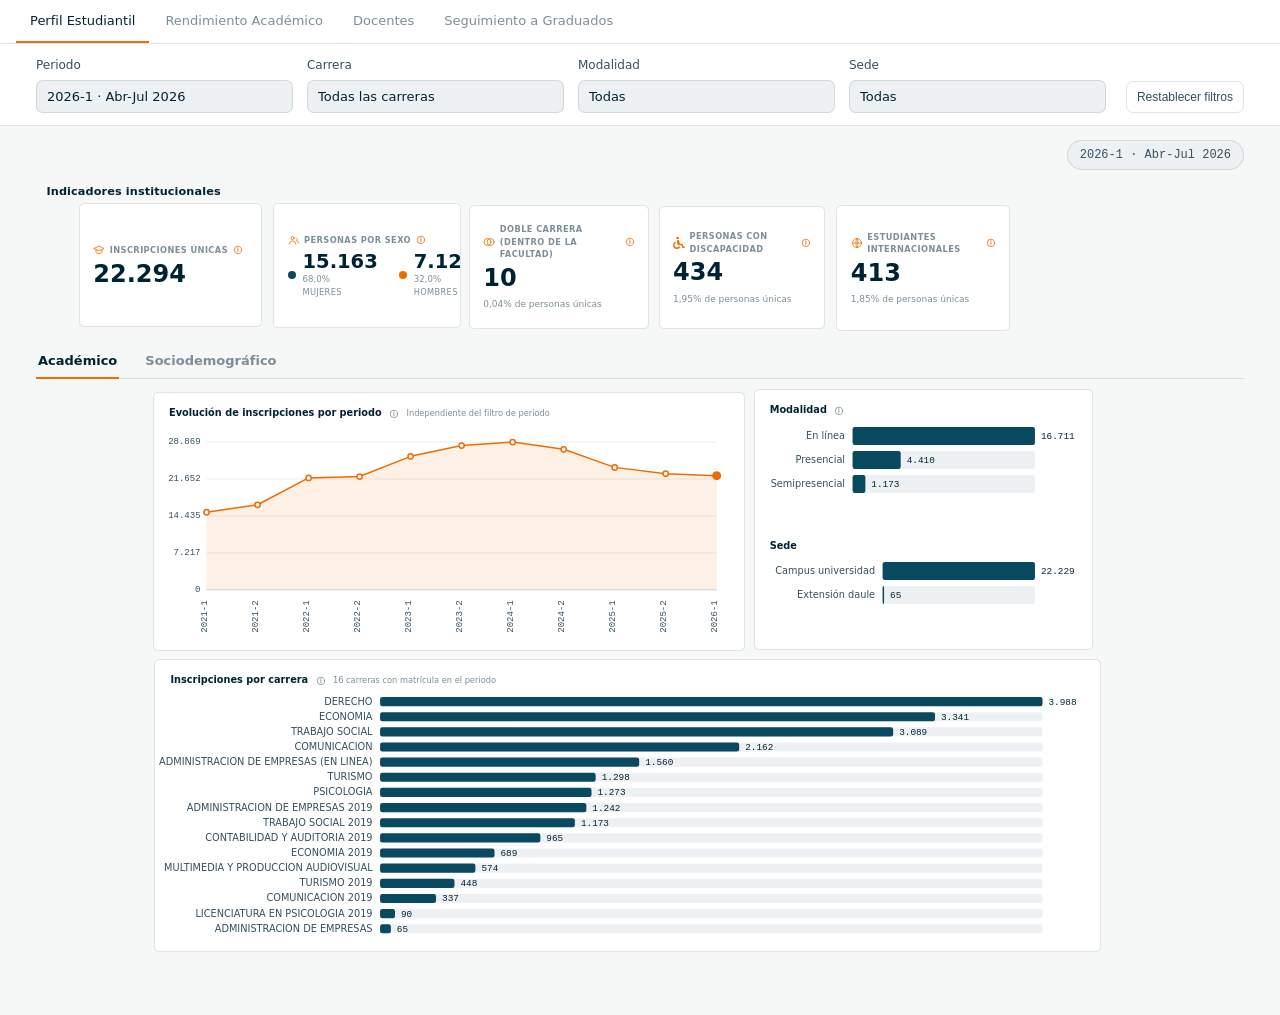
==== commit 4b33f521: "Ocultar el botón Editar diseño en Perfil Estudiantil El diseño de tarjetas ya quedó fijo, así que se" ====
--- a/docs/index.html
+++ b/docs/index.html
@@ -64,7 +64,7 @@
 
     <div class="filterbar-actions">
       <button class="reset-link" id="resetBtn" type="button">Restablecer filtros</button>
-      <div class="dash-toolbar">
+      <div class="dash-toolbar" hidden>
         <button type="button" class="btn-editor primary small" id="btnEditToggle">
           <svg viewBox="0 0 24 24" width="13" height="13" fill="none" stroke="currentColor" stroke-width="1.8" stroke-linecap="round" stroke-linejoin="round"><path d="M12 20h9"/><path d="M16.5 3.5a2.1 2.1 0 0 1 3 3L7 19l-4 1 1-4 12.5-12.5z"/></svg>
           <span>Editar diseño</span>
--- a/docs/styles.css
+++ b/docs/styles.css
@@ -497,7 +497,16 @@
   /* Dashboard: lienzo de posición libre. Cada tarjeta vive en position:absolute
      con su propio left/top/width/height (calculados en JS - ver computeDefaultLayout
      y loadLayout), sin ataduras a filas ni columnas. */
-  .dash-grid-outer { overflow-x: auto; width: 100%; flex: none; }
+  /* Vista compacta: encoge todo el lienzo (KPIs y gráficos) al 60% para que
+     quepa más sin desplazarse tanto vertical/horizontalmente a zoom de
+     navegador 100%. Usa el "zoom" nativo del navegador (no transform:scale)
+     porque así el ancho/alto que JS mide (offsetWidth/offsetHeight, usados
+     por chartW()/updateGridHeight()) ya vienen en la escala correcta y los
+     gráficos no quedan recortados. Se mantiene IGUAL en modo edición
+     (WYSIWYG: lo que arrastras/ajustas ahí es exactamente lo que ves después
+     en modo normal) -- la app.js correspondiente (CANVAS_ZOOM) compensa la
+     matemática de arrastre para que el cursor siga sintiéndose 1:1. */
+  .dash-grid-outer { overflow-x: auto; width: 100%; flex: none; zoom: 0.75; }
   .dash-grid { position: relative; width: 100%; }
   .dcard {
     position: absolute;
@@ -532,6 +541,15 @@
   body.edit-mode .dcard:hover { outline-color: var(--accent); z-index: 2; }
   body.edit-mode .dcard.dragging { opacity: 0.65; z-index: 50; }
   body.edit-mode .drag-handle { user-select: none; }
+  /* El lienzo se ve al mismo zoom reducido en modo edición (ver
+     .dash-grid-outer), así que el asa de arrastrar -- ya chica de por sí --
+     queda diminuta y difícil de agarrar con el mouse. Se le da un área de
+     clic mínima más grande sin agrandar mucho el glyph "::" visible. */
+  body.edit-mode .drag-handle {
+    min-width: 22px;
+    min-height: 22px;
+    justify-content: center;
+  }
 
   /* Título de sección: un .dcard sin fondo/borde de tarjeta, solo un
      encabezado -- se mueve y redimensiona igual que el resto en modo edición. */
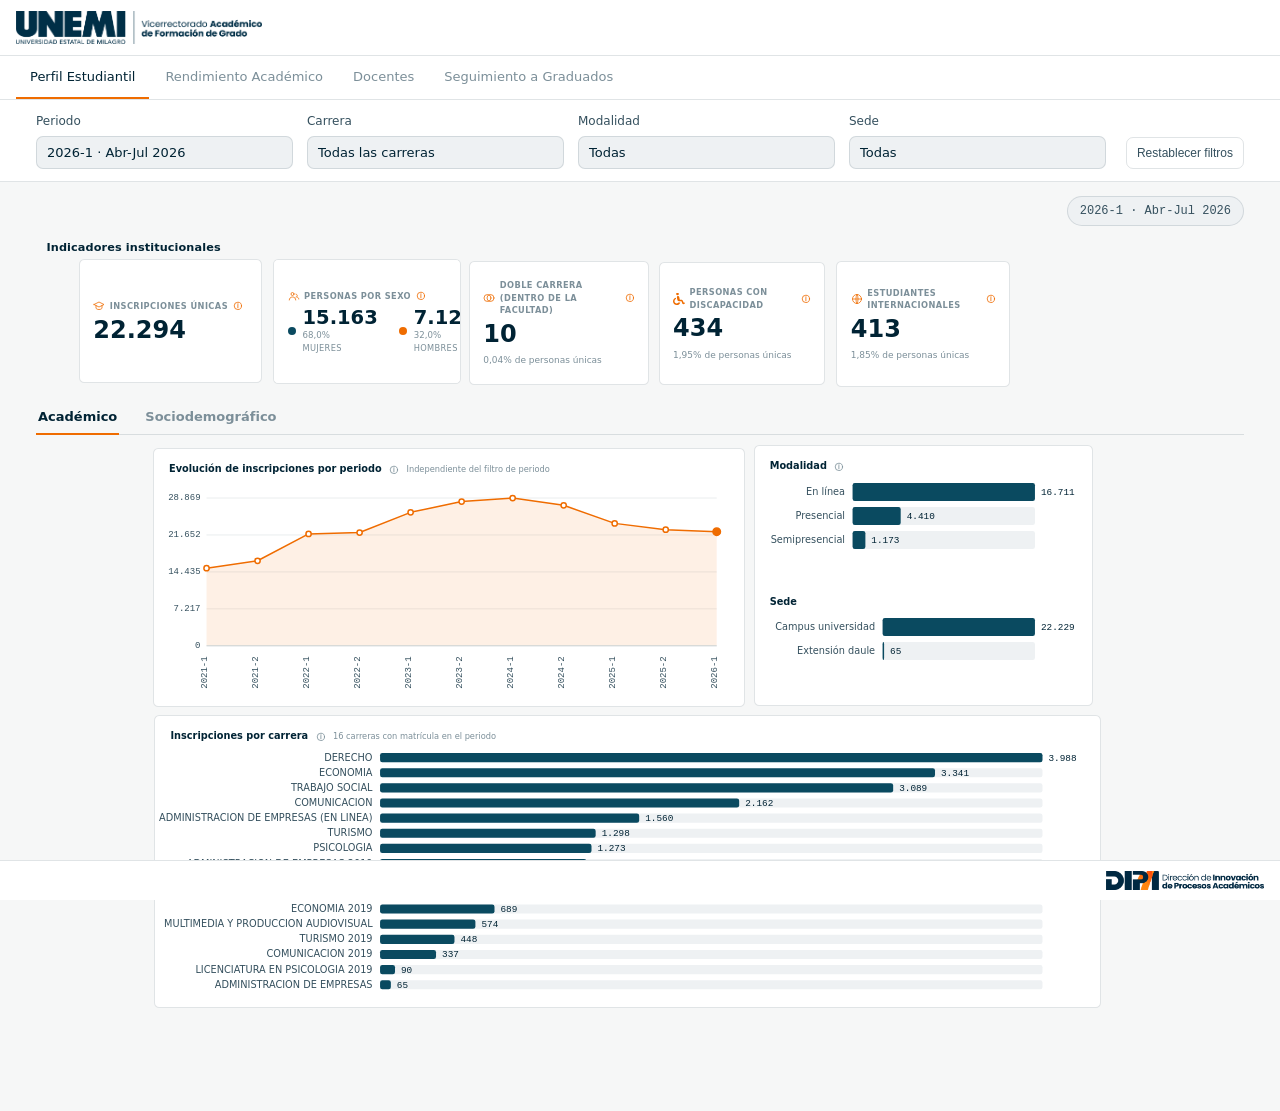
==== commit 007006c0: "Agregar el marco institucional con los logos del Vicerrectorado y DIPA Banda superior de 56px con el" ====
--- a/docs/index.html
+++ b/docs/index.html
@@ -8,6 +8,11 @@
 </head>
 <body>
 <div class="loading-veil" id="loadingVeil"><div class="dot"></div>Cargando datos&hellip;</div>
+
+<header class="brandbar">
+  <img class="brandbar-logo" src="img/logo-vicerrectorado.png"
+       alt="UNEMI · Vicerrectorado Académico de Formación de Grado">
+</header>
 
 <div class="top-tabs" role="tablist" aria-label="Vistas del dashboard">
   <button type="button" class="top-tab on" data-view="perfil" role="tab" aria-selected="true">Perfil Estudiantil</button>
@@ -358,6 +363,13 @@
 </div>
 
 <div class="tooltip" id="tooltip"></div>
+<footer class="sitefooter">
+  <img class="sitefooter-logo sitefooter-logo--claro" src="img/logo-dipa.png"
+       alt="DIPA · Dirección de Innovación de Procesos Académicos">
+  <img class="sitefooter-logo sitefooter-logo--oscuro" src="img/logo-dipa-blanco.png"
+       alt="" aria-hidden="true">
+</footer>
+
 <script src="data.js"></script>
 <script src="app.js"></script>
 <script src="nav.js"></script>
--- a/docs/styles.css
+++ b/docs/styles.css
@@ -34,6 +34,11 @@
     --font-mono: Consolas, "Courier New", monospace;
 
     --topnav-h: 44px;
+    --brandbar-h: 56px;
+    --footer-h: 40px;
+    /* Alto total del marco fijo: banda + pestañas + pie. Lo que le
+       queda a cada tablero es 100vh menos esto. */
+    --chrome-h: calc(var(--brandbar-h) + var(--topnav-h) + var(--footer-h));
   }
 
   @media (prefers-color-scheme: dark) {
@@ -83,6 +88,7 @@
     font-size: 14px;
     line-height: 1.5;
     -webkit-font-smoothing: antialiased;
+    padding-bottom: var(--footer-h);
   }
   ::selection { background: var(--accent-soft); }
 
@@ -91,13 +97,79 @@
   .app {
     display: flex;
     flex-direction: column;
-    min-height: calc(100vh - var(--topnav-h));
+    min-height: calc(100vh - var(--chrome-h));
+  }
+
+  /* ---------- Marco institucional (banda y pie) ---------- */
+  /* Viven solo en index.html: las otras vistas se cargan dentro de
+     iframes, así que heredan este marco sin repetirlo. */
+  .brandbar {
+    position: sticky;
+    top: 0;
+    z-index: 41;
+    display: flex;
+    align-items: center;
+    height: var(--brandbar-h);
+    background: var(--surface);
+    border-bottom: 1px solid var(--border);
+    padding: 0 16px;
+  }
+  .brandbar-logo {
+    height: 34px;
+    width: auto;
+    /* Si el archivo aún no existe, se ve el texto alternativo y la
+       banda conserva su alto en lugar de colapsar. */
+    max-width: 320px;
+    object-fit: contain;
+    font-size: 12px;
+    color: var(--ink-2);
+  }
+
+  .sitefooter {
+    position: fixed;
+    left: 0;
+    right: 0;
+    bottom: 0;
+    z-index: 41;
+    display: flex;
+    align-items: center;
+    justify-content: flex-end;
+    height: var(--footer-h);
+    background: var(--surface);
+    border-top: 1px solid var(--border);
+    padding: 0 16px;
+  }
+  .sitefooter-logo {
+    height: 20px;
+    width: auto;
+    max-width: 240px;
+    object-fit: contain;
+    font-size: 11px;
+    color: var(--ink-muted);
+  }
+  /* DIPA viene en dos versiones: tinta azul y tinta blanca. Se muestra la
+     que contrasta con el fondo del tema activo. */
+  .sitefooter-logo--oscuro { display: none; }
+
+  /* El logo del vicerrectorado solo existe en tinta azul institucional, que
+     sobre el fondo oscuro (#002334) queda casi invisible. Como es de un solo
+     color, pasarlo a blanco puro reproduce el uso habitual sobre fondo
+     oscuro. Si más adelante llega el archivo blanco oficial, se reemplaza el
+     PNG y se borra este filtro. */
+  :root[data-theme="dark"] .brandbar-logo { filter: brightness(0) invert(1); }
+  :root[data-theme="dark"] .sitefooter-logo--claro { display: none; }
+  :root[data-theme="dark"] .sitefooter-logo--oscuro { display: block; }
+
+  @media (prefers-color-scheme: dark) {
+    :root:not([data-theme="light"]) .brandbar-logo { filter: brightness(0) invert(1); }
+    :root:not([data-theme="light"]) .sitefooter-logo--claro { display: none; }
+    :root:not([data-theme="light"]) .sitefooter-logo--oscuro { display: block; }
   }
 
   /* ---------- Pestañas de nivel superior ---------- */
   .top-tabs {
     position: sticky;
-    top: 0;
+    top: var(--brandbar-h);
     z-index: 40;
     display: flex;
     gap: 2px;
@@ -129,7 +201,7 @@
   .rendimiento-frame {
     display: block;
     width: 100%;
-    height: calc(100vh - var(--topnav-h));
+    height: calc(100vh - var(--chrome-h));
     border: 0;
   }
 
@@ -143,7 +215,7 @@
     gap: 20px;
     flex-wrap: wrap;
     position: sticky;
-    top: var(--topnav-h);
+    top: calc(var(--brandbar-h) + var(--topnav-h));
     z-index: 30;
   }
   .filterbar-fields {
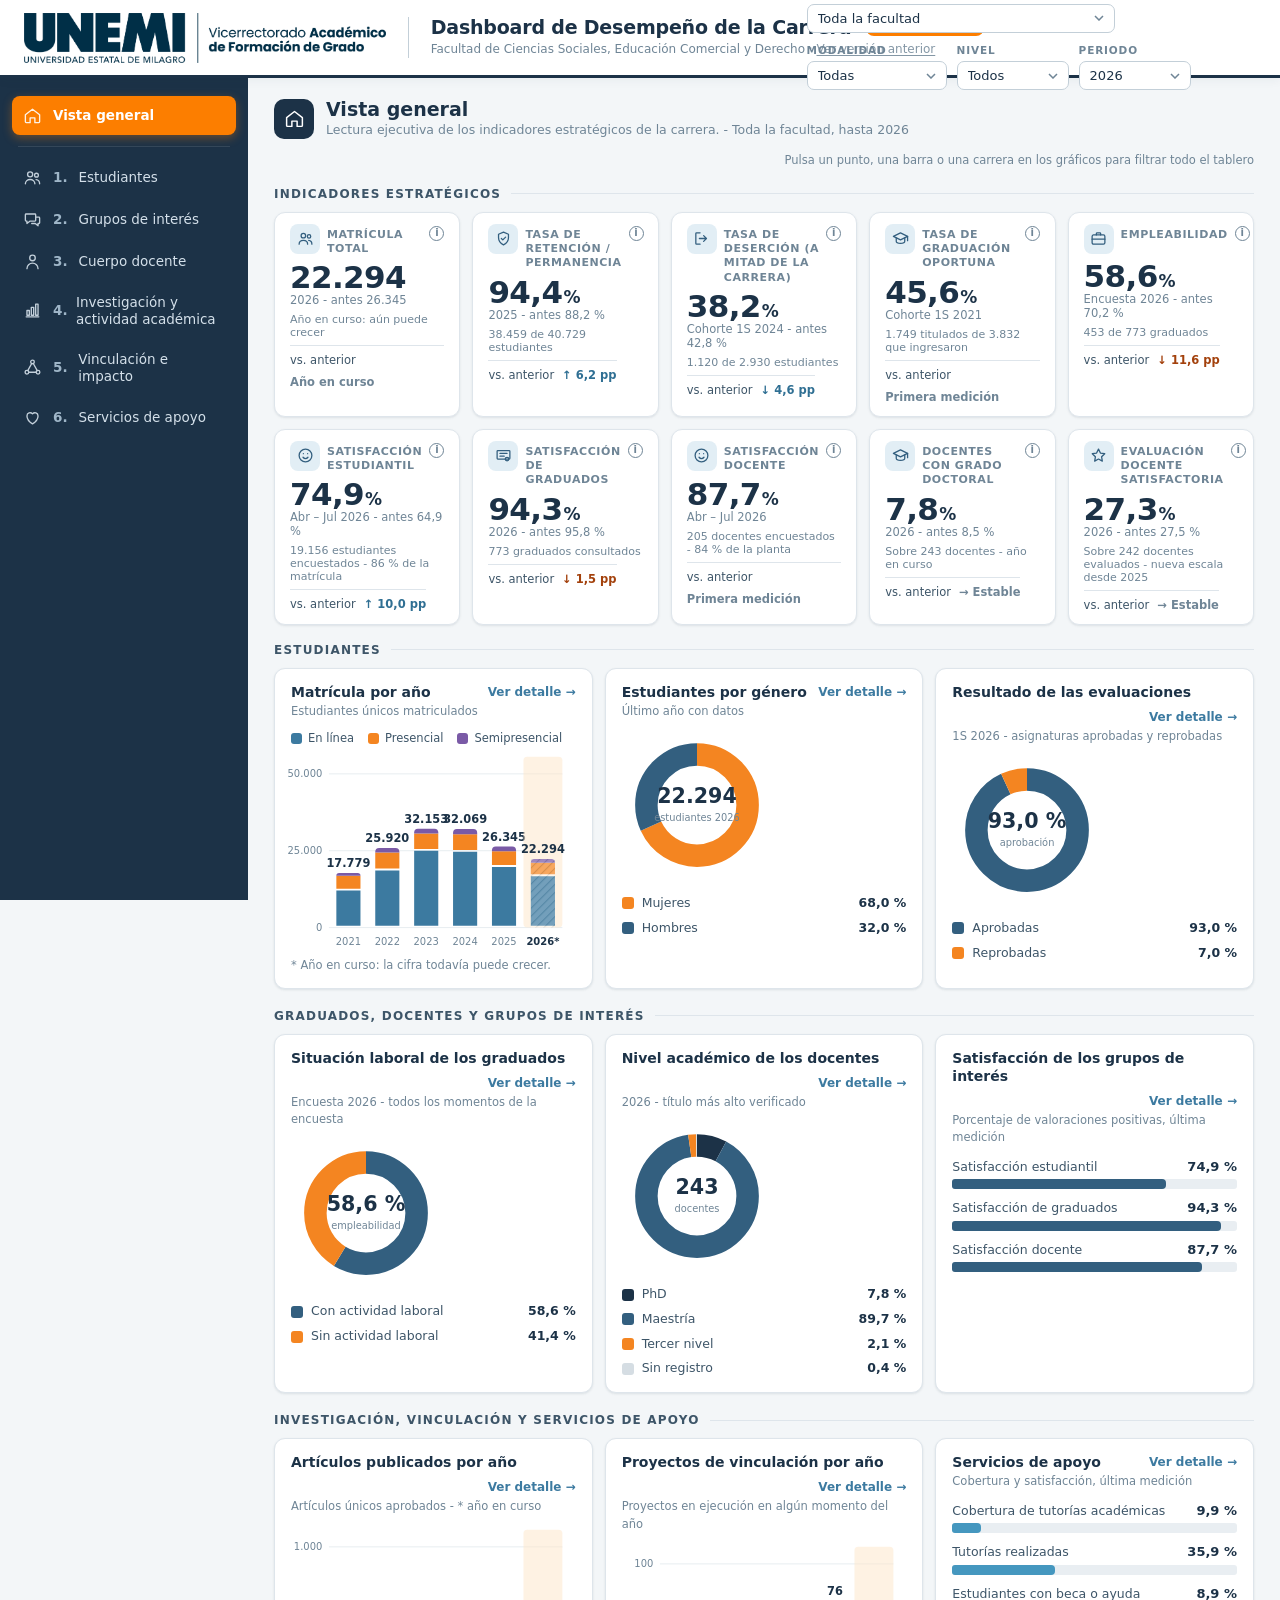
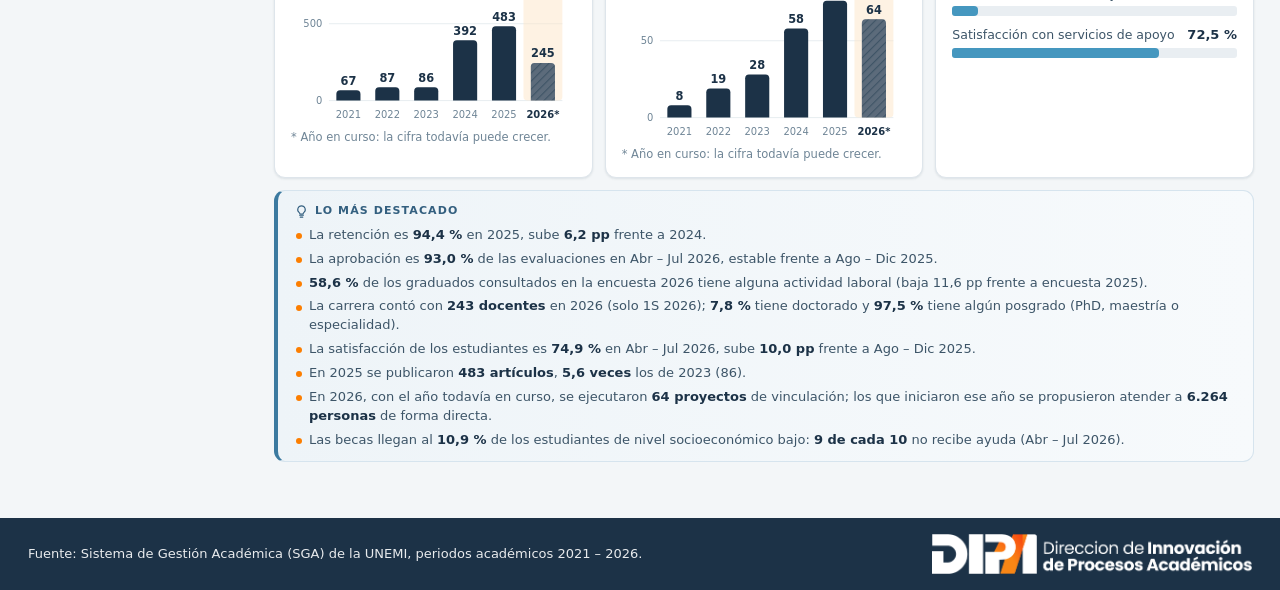
==== commit e5d92ac0: "Poner el tablero nuevo como página principal y conservar la versión anterior - docs/index.html es ah" ====
--- a/docs/index.html
+++ b/docs/index.html
@@ -3,375 +3,54 @@
 <head>
 <meta charset="utf-8">
 <meta name="viewport" content="width=device-width, initial-scale=1">
-<title>Perfil Estudiantil FACSECYD</title>
-<link rel="stylesheet" href="styles.css">
+<title>Dashboard de Desempeño - FACSECYD - UNEMI</title>
+<!-- ?v=: cambiarlo al publicar cambios de estilo o código, para que el navegador no use la copia en caché -->
+<link rel="stylesheet" href="css/tablero.css?v=20261008">
 </head>
 <body>
-<div class="loading-veil" id="loadingVeil"><div class="dot"></div>Cargando datos&hellip;</div>
 
-<header class="brandbar">
-  <img class="brandbar-logo" src="img/logo-vicerrectorado.png"
-       alt="UNEMI · Vicerrectorado Académico de Formación de Grado">
+<!-- Encabezado fijo: el logo y los filtros quedan siempre a la vista -->
+<header class="appbar">
+  <img class="appbar-logo" src="img/logo-vicerrectorado.png"
+       alt="UNEMI - Vicerrectorado Académico de Formación de Grado">
+  <div class="appbar-titulo">
+    <h1>Dashboard de Desempeño de la Carrera <span class="badge-version" title="Nueva versión del dashboard FACSECYD, con la estructura de indicadores de la FACS">Nueva versión</span></h1>
+    <p>Facultad de Ciencias Sociales, Educación Comercial y Derecho · <a class="link-anterior" href="version-anterior.html">Ver versión anterior</a></p>
+  </div>
+  <div class="filters">
+    <!-- Las carreras se cargan desde el catálogo de los datos (FACS_DATA.carreras) -->
+    <div class="fld"><label for="fCarrera">Carrera</label><select id="fCarrera"></select></div>
+    <div class="fld"><label for="fModalidad">Modalidad</label><select id="fModalidad"></select></div>
+    <div class="fld"><label for="fNivel">Nivel</label><select id="fNivel"></select></div>
+    <div class="fld"><label for="fAnio">Periodo</label><select id="fAnio"></select></div>
+  </div>
 </header>
 
-<div class="top-tabs" role="tablist" aria-label="Vistas del dashboard">
-  <button type="button" class="top-tab on" data-view="perfil" role="tab" aria-selected="true">Perfil Estudiantil</button>
-  <button type="button" class="top-tab" data-view="rendimiento" role="tab" aria-selected="false">Rendimiento Académico</button>
-  <button type="button" class="top-tab" data-view="docentes" role="tab" aria-selected="false">Docentes</button>
-  <button type="button" class="top-tab" data-view="graduados" role="tab" aria-selected="false">Seguimiento a Graduados</button>
+<div class="shell">
+  <aside class="side">
+    <nav aria-label="Vistas del dashboard"><ul class="nav" id="nav"></ul></nav>
+  </aside>
+  <main class="main">
+    <div class="body" id="vista"></div>
+  </main>
 </div>
 
-<div class="view-panel" id="view-perfil">
-<div class="app" id="app" style="visibility:hidden">
-  <div class="filterbar">
-    <div class="filterbar-fields">
-      <div class="field">
-        <label>Periodo</label>
-        <div class="msel" id="msel-periodo">
-          <button type="button" class="msel-trigger" aria-haspopup="listbox">
-            <span class="msel-label">&mdash;</span>
-            <span class="count"></span>
-          </button>
-          <div class="msel-panel" role="listbox"></div>
-        </div>
-      </div>
-      <div class="field">
-        <label>Carrera</label>
-        <div class="msel" id="msel-carrera">
-          <button type="button" class="msel-trigger" aria-haspopup="listbox">
-            <span class="msel-label">Todas las carreras</span>
-            <span class="count"></span>
-          </button>
-          <div class="msel-panel" role="listbox"></div>
-        </div>
-      </div>
-      <div class="field">
-        <label>Modalidad</label>
-        <div class="msel" id="msel-modalidad">
-          <button type="button" class="msel-trigger" aria-haspopup="listbox">
-            <span class="msel-label">Todas</span>
-            <span class="count"></span>
-          </button>
-          <div class="msel-panel" role="listbox"></div>
-        </div>
-      </div>
-      <div class="field">
-        <label>Sede</label>
-        <div class="msel" id="msel-sede">
-          <button type="button" class="msel-trigger" aria-haspopup="listbox">
-            <span class="msel-label">Todas</span>
-            <span class="count"></span>
-          </button>
-          <div class="msel-panel" role="listbox"></div>
-        </div>
-      </div>
-    </div>
-
-    <div class="filterbar-actions">
-      <button class="reset-link" id="resetBtn" type="button">Restablecer filtros</button>
-      <div class="dash-toolbar" hidden>
-        <button type="button" class="btn-editor primary small" id="btnEditToggle">
-          <svg viewBox="0 0 24 24" width="13" height="13" fill="none" stroke="currentColor" stroke-width="1.8" stroke-linecap="round" stroke-linejoin="round"><path d="M12 20h9"/><path d="M16.5 3.5a2.1 2.1 0 0 1 3 3L7 19l-4 1 1-4 12.5-12.5z"/></svg>
-          <span>Editar diseño</span>
-        </button>
-        <button type="button" class="btn-editor small" id="btnExport" hidden>Exportar diseño</button>
-        <button type="button" class="btn-editor small" id="btnResetLayout" hidden>Restablecer diseño</button>
-        <span class="dash-toolbar-hint" id="editHint" hidden>Arrastra una tarjeta por su encabezado para moverla a cualquier posición &middot; arrastra su esquina inferior derecha para cambiar ancho y alto</span>
-      </div>
-    </div>
-  </div>
-
-  <main class="main">
-    <div class="page-head">
-      <div class="head-right">
-        <span id="crossChip"></span>
-        <span class="period-tag" id="periodTag">&mdash;</span>
-      </div>
-    </div>
-
-    <div class="dash-grid-outer">
-    <div class="dash-grid" id="kpiGrid">
-      <section class="dcard section-title" data-id="tituloIndicadores" data-w="100%">
-        <span class="drag-handle" title="Mover">&#8942;&#8942;</span>
-        <h2>Indicadores institucionales</h2>
-        <span class="kpi-inst-alert" id="kpiInstAlert" hidden>Para ver los indicadores institucionales, selecciona únicamente un periodo</span>
-      </section>
-
-      <section class="dcard kpi" data-id="kpiInscripciones" data-w="25%">
-        <span class="label-row">
-          <span class="drag-handle" title="Mover">&#8942;&#8942;</span>
-          <svg viewBox="0 0 24 24" width="16" height="16" fill="none" stroke="currentColor" stroke-width="1.6" stroke-linecap="round" stroke-linejoin="round"><path d="M2 9l10-5 10 5-10 5-10-5z"/><path d="M6 11.2v4.8c0 1.5 2.7 3 6 3s6-1.5 6-3v-4.8"/></svg>
-          <span class="label">Inscripciones únicas</span>
-          <span class="info-icon" id="kpiInscripcionesInfo" tabindex="0" role="button" aria-label="Qué significa Inscripciones únicas">
-            <svg viewBox="0 0 24 24" width="13" height="13" fill="none" stroke="currentColor" stroke-width="2" stroke-linecap="round" stroke-linejoin="round"><circle cx="12" cy="12" r="9"/><line x1="12" y1="10.5" x2="12" y2="16.5"/><circle cx="12" cy="7.5" r="0.25" fill="currentColor" stroke-width="1.5"/></svg>
-          </span>
-        </span>
-        <span class="value" id="kpiInscripcionesValue">&mdash;</span>
-      </section>
-
-      <section class="dcard kpi" data-id="kpiDobleCarrera" data-w="25%">
-        <span class="label-row">
-          <span class="drag-handle" title="Mover">&#8942;&#8942;</span>
-          <svg viewBox="0 0 24 24" width="16" height="16" fill="none" stroke="currentColor" stroke-width="1.6" stroke-linecap="round" stroke-linejoin="round"><circle cx="9" cy="12" r="7"/><circle cx="15" cy="12" r="7"/></svg>
-          <span class="label">Doble carrera (dentro de la facultad)</span>
-          <span class="info-icon" id="kpiDobleCarreraInfo" tabindex="0" role="button" aria-label="Qué significa Doble carrera dentro de la facultad">
-            <svg viewBox="0 0 24 24" width="13" height="13" fill="none" stroke="currentColor" stroke-width="2" stroke-linecap="round" stroke-linejoin="round"><circle cx="12" cy="12" r="9"/><line x1="12" y1="10.5" x2="12" y2="16.5"/><circle cx="12" cy="7.5" r="0.25" fill="currentColor" stroke-width="1.5"/></svg>
-          </span>
-        </span>
-        <span class="value" id="kpiDobleCarreraValue">&mdash;</span>
-        <span class="value-pct" id="kpiDobleCarreraPct"></span>
-      </section>
-
-      <section class="dcard kpi" data-id="kpiSexo" data-w="50%">
-        <span class="label-row">
-          <span class="drag-handle" title="Mover">&#8942;&#8942;</span>
-          <svg viewBox="0 0 24 24" width="16" height="16" fill="none" stroke="currentColor" stroke-width="1.6" stroke-linecap="round" stroke-linejoin="round"><circle cx="9" cy="8" r="3"/><path d="M2.5 20c0-3.6 2.9-6 6.5-6s6.5 2.4 6.5 6"/><path d="M16 8.3c1.4.3 2.5 1.5 2.5 3s-1.1 2.7-2.5 3"/><path d="M18.5 14.3c2 .5 3 1.9 3 3.7"/></svg>
-          <span class="label">Personas por sexo</span>
-          <span class="info-icon" id="kpiSexoInfo" tabindex="0" role="button" aria-label="Qué significa Personas por sexo">
-            <svg viewBox="0 0 24 24" width="13" height="13" fill="none" stroke="currentColor" stroke-width="2" stroke-linecap="round" stroke-linejoin="round"><circle cx="12" cy="12" r="9"/><line x1="12" y1="10.5" x2="12" y2="16.5"/><circle cx="12" cy="7.5" r="0.25" fill="currentColor" stroke-width="1.5"/></svg>
-          </span>
-        </span>
-        <span class="value-split">
-          <span class="value-item">
-            <span class="value-dot" style="background:var(--s1)"></span>
-            <span class="value-item-text">
-              <span class="value-item-num" id="kpiSexoMujeresValue">&mdash;</span>
-              <span class="value-item-pct" id="kpiSexoMujeresPct"></span>
-              <span class="value-item-label">Mujeres</span>
-            </span>
-          </span>
-          <span class="value-item">
-            <span class="value-dot" style="background:var(--s2)"></span>
-            <span class="value-item-text">
-              <span class="value-item-num" id="kpiSexoHombresValue">&mdash;</span>
-              <span class="value-item-pct" id="kpiSexoHombresPct"></span>
-              <span class="value-item-label">Hombres</span>
-            </span>
-          </span>
-        </span>
-      </section>
-
-      <section class="dcard kpi" data-id="kpiDiscapacidad" data-w="25%">
-        <span class="label-row">
-          <span class="drag-handle" title="Mover">&#8942;&#8942;</span>
-          <svg viewBox="0 0 512 512" width="16" height="16" fill="currentColor"><!-- Font Awesome Free 7.3.1 (CC BY 4.0) --><path d="M136 40a56 56 0 1 1 112 0 56 56 0 1 1 -112 0zM117.9 197.6l12.6 63c-38.6 12.4-66.5 48.7-66.5 91.4 0 53 43 96 96 96 35.6 0 66.7-19.4 83.3-48.2 2.3 .1 4.6 .2 7 .2l4.1 0c1 0 2.1 0 3.1 0l55.2 0c-20.4 64.9-81 112-152.7 112-88.4 0-160-71.6-160-160 0-73.8 50-135.9 117.9-154.4zm148.6-28.1l23.7 118.5 60.5 0c33.3 0 63.2 20.7 74.9 51.9l25.5 68 18.7-6.2c16.8-5.6 34.9 3.5 40.5 20.2s-3.5 34.9-20.2 40.5l-48 16c-16.3 5.4-34-3-40.1-19.1l-36.3-96.9c-2.3-6.2-8.3-10.4-15-10.4l-86.1 0c-.4 0-.8 0-1.3 0l-13.1 0c-30.5 0-56.8-21.5-62.8-51.4L165.3 189.7c-6.4-31.9 18-61.7 50.6-61.7 24.6 0 45.8 17.4 50.6 41.5z"/></svg>
-          <span class="label">Personas con discapacidad</span>
-          <span class="info-icon" id="kpiDiscapacidadInfo" tabindex="0" role="button" aria-label="Qué significa Personas con discapacidad">
-            <svg viewBox="0 0 24 24" width="13" height="13" fill="none" stroke="currentColor" stroke-width="2" stroke-linecap="round" stroke-linejoin="round"><circle cx="12" cy="12" r="9"/><line x1="12" y1="10.5" x2="12" y2="16.5"/><circle cx="12" cy="7.5" r="0.25" fill="currentColor" stroke-width="1.5"/></svg>
-          </span>
-        </span>
-        <span class="value" id="kpiDiscapacidadValue">&mdash;</span>
-        <span class="value-pct" id="kpiDiscapacidadPct"></span>
-      </section>
-
-      <section class="dcard kpi" data-id="kpiInternacional" data-w="25%">
-        <span class="label-row">
-          <span class="drag-handle" title="Mover">&#8942;&#8942;</span>
-          <svg viewBox="0 0 24 24" width="16" height="16" fill="none" stroke="currentColor" stroke-width="1.6" stroke-linecap="round" stroke-linejoin="round"><circle cx="12" cy="12" r="9"/><line x1="3" y1="12" x2="21" y2="12"/><path d="M12 3c3 3.5 3 14.5 0 18M12 3c-3 3.5-3 14.5 0 18"/></svg>
-          <span class="label">Estudiantes internacionales</span>
-          <span class="info-icon" id="kpiInternacionalInfo" tabindex="0" role="button" aria-label="Qué significa Estudiantes internacionales">
-            <svg viewBox="0 0 24 24" width="13" height="13" fill="none" stroke="currentColor" stroke-width="2" stroke-linecap="round" stroke-linejoin="round"><circle cx="12" cy="12" r="9"/><line x1="12" y1="10.5" x2="12" y2="16.5"/><circle cx="12" cy="7.5" r="0.25" fill="currentColor" stroke-width="1.5"/></svg>
-          </span>
-        </span>
-        <span class="value" id="kpiInternacionalValue">&mdash;</span>
-        <span class="value-pct" id="kpiInternacionalPct"></span>
-      </section>
-    </div>
-    </div>
-
-    <nav class="subtabs">
-      <button type="button" class="subtab on" data-target="panel-academico">Académico</button>
-      <button type="button" class="subtab" data-target="panel-socio">Sociodemográfico</button>
-    </nav>
-
-    <div class="section-panel" id="panel-academico">
-    <div class="dash-grid-outer">
-    <div class="dash-grid" id="dashGrid-academico">
-      <section class="card dcard" data-id="trend" data-w="50%">
-        <div class="card-head">
-          <span class="drag-handle" title="Mover">&#8942;&#8942;</span>
-          <h3>Evolución de inscripciones por periodo</h3>
-          <span class="info-icon" id="trendInfo" tabindex="0" role="button" aria-label="Cómo se cuenta este gráfico">
-            <svg viewBox="0 0 24 24" width="13" height="13" fill="none" stroke="currentColor" stroke-width="2" stroke-linecap="round" stroke-linejoin="round"><circle cx="12" cy="12" r="9"/><line x1="12" y1="10.5" x2="12" y2="16.5"/><circle cx="12" cy="7.5" r="0.25" fill="currentColor" stroke-width="1.5"/></svg>
-          </span>
-          <span class="note">Independiente del filtro de periodo</span>
-        </div>
-        <div class="chart-wrap" id="chartTrend"></div>
-      </section>
-
-      <section class="card dcard" data-id="modsede" data-w="50%">
-        <div class="card-head">
-          <span class="drag-handle" title="Mover">&#8942;&#8942;</span>
-          <h3>Modalidad</h3>
-          <span class="info-icon" id="modsedeInfo" tabindex="0" role="button" aria-label="Cómo se cuentan estos gráficos">
-            <svg viewBox="0 0 24 24" width="13" height="13" fill="none" stroke="currentColor" stroke-width="2" stroke-linecap="round" stroke-linejoin="round"><circle cx="12" cy="12" r="9"/><line x1="12" y1="10.5" x2="12" y2="16.5"/><circle cx="12" cy="7.5" r="0.25" fill="currentColor" stroke-width="1.5"/></svg>
-          </span>
-        </div>
-        <div class="chart-wrap" id="chartModalidad"></div>
-        <div class="card-head" style="margin-top:18px;"><h3>Sede</h3></div>
-        <div class="chart-wrap" id="chartSede"></div>
-      </section>
-
-      <section class="card dcard" data-id="carrera" data-w="100%">
-        <div class="card-head">
-          <span class="drag-handle" title="Mover">&#8942;&#8942;</span>
-          <h3>Inscripciones por carrera</h3>
-          <span class="info-icon" id="carreraInfo" tabindex="0" role="button" aria-label="Cómo se cuenta este gráfico">
-            <svg viewBox="0 0 24 24" width="13" height="13" fill="none" stroke="currentColor" stroke-width="2" stroke-linecap="round" stroke-linejoin="round"><circle cx="12" cy="12" r="9"/><line x1="12" y1="10.5" x2="12" y2="16.5"/><circle cx="12" cy="7.5" r="0.25" fill="currentColor" stroke-width="1.5"/></svg>
-          </span>
-          <span class="note" id="carreraNote"></span>
-        </div>
-        <div class="chart-wrap" id="chartCarrera"></div>
-      </section>
-    </div>
-    </div>
-    </div>
-
-    <div class="section-panel" id="panel-socio" hidden>
-    <div class="dash-grid-outer">
-    <div class="dash-grid" id="dashGrid-socio">
-      <section class="card dcard" data-id="pyramid" data-w="100%">
-        <div class="card-head">
-          <span class="drag-handle" title="Mover">&#8942;&#8942;</span>
-          <h3>Estructura de la población por sexo y edad de ingreso</h3>
-          <span class="info-icon" id="pyramidInfo" tabindex="0" role="button" aria-label="Cómo se cuenta este gráfico">
-            <svg viewBox="0 0 24 24" width="13" height="13" fill="none" stroke="currentColor" stroke-width="2" stroke-linecap="round" stroke-linejoin="round"><circle cx="12" cy="12" r="9"/><line x1="12" y1="10.5" x2="12" y2="16.5"/><circle cx="12" cy="7.5" r="0.25" fill="currentColor" stroke-width="1.5"/></svg>
-          </span>
-          <span class="note" id="pyramidNote"></span>
-        </div>
-        <div class="pyramid-stats" id="pyramidStats"></div>
-        <div class="chart-wrap" id="chartPyramid"></div>
-      </section>
-
-      <section class="card dcard" data-id="grupo" data-w="33%">
-        <div class="card-head">
-          <span class="drag-handle" title="Mover">&#8942;&#8942;</span>
-          <h3>Grupo socioeconómico</h3>
-          <span class="info-icon" id="grupoInfo" tabindex="0" role="button" aria-label="Cómo se cuenta este gráfico">
-            <svg viewBox="0 0 24 24" width="13" height="13" fill="none" stroke="currentColor" stroke-width="2" stroke-linecap="round" stroke-linejoin="round"><circle cx="12" cy="12" r="9"/><line x1="12" y1="10.5" x2="12" y2="16.5"/><circle cx="12" cy="7.5" r="0.25" fill="currentColor" stroke-width="1.5"/></svg>
-          </span>
-        </div>
-        <div class="chart-wrap" id="chartGrupo"></div>
-      </section>
-
-      <section class="card dcard" data-id="etnia" data-w="33%">
-        <div class="card-head">
-          <span class="drag-handle" title="Mover">&#8942;&#8942;</span>
-          <h3>Autoidentificación étnica</h3>
-          <span class="info-icon" id="etniaInfo" tabindex="0" role="button" aria-label="Cómo se cuenta este gráfico">
-            <svg viewBox="0 0 24 24" width="13" height="13" fill="none" stroke="currentColor" stroke-width="2" stroke-linecap="round" stroke-linejoin="round"><circle cx="12" cy="12" r="9"/><line x1="12" y1="10.5" x2="12" y2="16.5"/><circle cx="12" cy="7.5" r="0.25" fill="currentColor" stroke-width="1.5"/></svg>
-          </span>
-        </div>
-        <div class="chart-wrap" id="chartEtnia"></div>
-      </section>
-
-      <section class="card dcard" data-id="disc" data-w="33%">
-        <div class="card-head">
-          <span class="drag-handle" title="Mover">&#8942;&#8942;</span>
-          <h3>Discapacidad</h3>
-          <span class="info-icon" id="discInfo" tabindex="0" role="button" aria-label="Cómo se cuenta este gráfico">
-            <svg viewBox="0 0 24 24" width="13" height="13" fill="none" stroke="currentColor" stroke-width="2" stroke-linecap="round" stroke-linejoin="round"><circle cx="12" cy="12" r="9"/><line x1="12" y1="10.5" x2="12" y2="16.5"/><circle cx="12" cy="7.5" r="0.25" fill="currentColor" stroke-width="1.5"/></svg>
-          </span>
-          <span class="note" id="discNote"></span>
-        </div>
-        <div class="chart-wrap" id="chartDisc"></div>
-      </section>
-
-      <section class="card dcard" data-id="ecuadorsplit" data-w="100%">
-        <div class="card-head">
-          <span class="drag-handle" title="Mover">&#8942;&#8942;</span>
-          <h3>Origen: Ecuador vs. extranjero</h3>
-          <span class="info-icon" id="ecuadorSplitInfo" tabindex="0" role="button" aria-label="Cómo se cuenta este gráfico">
-            <svg viewBox="0 0 24 24" width="13" height="13" fill="none" stroke="currentColor" stroke-width="2" stroke-linecap="round" stroke-linejoin="round"><circle cx="12" cy="12" r="9"/><line x1="12" y1="10.5" x2="12" y2="16.5"/><circle cx="12" cy="7.5" r="0.25" fill="currentColor" stroke-width="1.5"/></svg>
-          </span>
-        </div>
-        <div class="chart-wrap" id="chartEcuador"></div>
-      </section>
-
-      <section class="card dcard" data-id="worldmap" data-w="100%">
-        <div class="card-head">
-          <span class="drag-handle" title="Mover">&#8942;&#8942;</span>
-          <h3>Estudiantes internacionales por país</h3>
-          <span class="info-icon" id="worldMapInfo" tabindex="0" role="button" aria-label="Cómo se cuenta este gráfico">
-            <svg viewBox="0 0 24 24" width="13" height="13" fill="none" stroke="currentColor" stroke-width="2" stroke-linecap="round" stroke-linejoin="round"><circle cx="12" cy="12" r="9"/><line x1="12" y1="10.5" x2="12" y2="16.5"/><circle cx="12" cy="7.5" r="0.25" fill="currentColor" stroke-width="1.5"/></svg>
-          </span>
-          <span class="note" id="worldMapNote"></span>
-        </div>
-        <div class="chart-wrap map-wrap" id="worldMapWrap">
-          <div class="map-period-block" id="worldMapBlock" hidden>Selecciona un solo periodo para ver este mapa</div>
-          <svg id="worldMapSvg" class="chart world-map" viewBox="0 0 960 480" role="img" aria-label="Países de origen de estudiantes internacionales">
-<path id="c-AFG" d="M643.2,144.9L645.9,145.9L648,145.6L648.5,144.4L650.6,144L652.1,143.2L652.7,141L654.9,140.5L655.3,139.6L656.6,140.3L657.4,140.4L658.9,140.4L660.9,140.9L661.7,141.3L663.6,140.4L664.5,140.9L665.4,139.7L667,139.8L667.4,139.4L667.7,138.3L668.8,137.4L670.3,138L670,138.8L670.8,138.9L670.5,141.2L671.6,142L672.5,141.5L673.7,141.2L675.4,140L677.2,140.2L679.9,140.2L680.4,141L678.9,141.3L677.5,141.8L674.5,142.1L671.6,142.6L670,143.8L670.7,144.9L671,146.3L669.6,147.4L669.8,148.4L669,149.4L666.5,149.3L667.5,151L665.8,151.7L664.7,153.3L664.8,154.9L663.8,155.7L662.8,155.4L660.8,155.8L660.5,156.5L658.5,156.5L657,158L656.9,160.3L653.5,161.4L651.6,161.2L651.1,161.8L649.5,161.4L646.8,161.8L642.3,160.5L644.7,158L644.5,156.3L642.5,155.9L642.3,154.2L641.4,152L642.6,150.6L641.4,150.2L642.1,148.3L643.2,144.9Z"/><path id="c-AGO" d="M523.5,255.7L524.2,257.7L525,259.3L525.6,260.1L526.6,261.5L528.4,261.3L529.2,260.9L530.7,261.3L531.1,260.6L531.8,259.1L533.4,259L533.6,258.5L534.9,258.5L534.7,259.5L537.9,259.4L538,261.1L538.5,262.1L538.1,263.8L538.3,265.4L539.2,266.4L539.1,269.6L539.7,269.3L540.9,269.4L542.6,269L543.8,269.1L544,270L543.7,271.3L544.2,272.5L543.8,273.5L544,274.4L538.5,274.4L538.4,282.9L540.2,285.1L541.9,286.7L537,287.8L530.5,287.4L528.7,286.2L517.9,286.3L517.5,286.5L515.9,285.3L514.2,285.2L512.6,285.6L511.3,286.1L511,284.5L511.4,282.1L512.3,279.7L512.5,278.5L513.3,276.1L514,275L515.5,273.3L516.4,272.1L516.6,270.1L516.5,268.6L515.7,267.7L515,266L514.3,264.4L514.5,263.9L515.3,262.8L514.5,260.3L513.9,258.5L512.6,256.8L512.9,256.3L514,255.9L514.7,256L515.7,255.6L523.5,255.7ZM513.2,255.2L512.5,255.4L511.8,253.4L512.8,252.3L513.7,251.8L514.7,252.7L513.7,253.3L513.2,254L513.2,255.2Z"/><path id="c-ALB" d="M534.9,128.4L534.6,129.3L534.9,130.4L536.1,131.1L536,131.8L535.1,132.2L535,133L533.7,134.3L533.3,134.1L533.2,133.6L531.7,132.7L531.5,131.4L531.7,129.6L532.1,128.7L531.7,128.3L531.5,127.5L532.6,126.2L532.8,126.7L533.5,126.4L534.1,127.1L534.7,127.4L534.9,128.4Z"/><path id="c-ARE" d="M617.5,175.3L618,175.2L618.1,175.9L620.2,175.5L622.4,175.6L624,175.7L625.8,173.9L627.8,172.2L629.5,170.5L630,171.4L630.4,173.5L629,173.5L628.8,175.3L629.3,175.7L628.1,176.2L628.1,177.3L627.3,178.4L627.2,179.4L626.7,180L618.7,178.7L617.6,176L617.5,175.3Z"/><path id="c-ARG" d="M305.3,387.2L302.8,387.3L301.4,386.4L299.8,386.3L297,386.3L297,380.4L298,381.6L299.3,383.6L302.8,385.2L306.5,385.9L305.3,387.2ZM306.8,298.9L308.3,300.8L309.4,298.6L312.4,298.8L312.8,299.3L317.7,303.7L319.9,304.1L323.2,306.1L325.9,307.1L326.3,308.3L323.7,312.3L326.4,313.1L329.4,313.5L331.5,313L333.9,311L334.3,308.6L335.7,308.1L337,309.7L336.9,311.8L334.7,313.3L332.9,314.4L329.9,316.9L326.3,320.6L325.7,322.7L325,325.5L325,328.1L324.4,328.7L324.2,330.4L324,331.8L327.4,334.1L327,335.9L328.7,337.1L328.6,338.4L326,341.8L322,343.3L316.7,343.8L313.8,343.5L314.3,345.1L313.8,347.1L314.3,348.5L312.7,349.4L309.9,349.8L307.4,348.8L306.4,349.5L306.7,352.2L308.5,353L310,352.1L310.8,353.5L308.3,354.3L306.2,356L305.8,358.7L305.2,360.1L302.6,360.1L300.5,361.5L299.8,363.5L302.4,365.4L305,366L304,368.4L300.9,369.9L299.2,373L296.7,374L295.6,375.3L296.5,378.1L298.3,379.6L297.1,379.5L294.7,379L288.2,378.7L287.1,377.1L287.2,375.1L285.4,375.3L284.5,374.3L284.2,371.5L286.3,370.3L287.1,368.7L286.8,367.3L288.2,365L289.2,361.5L288.9,359.9L290.1,359.4L289.8,358.4L288.6,357.9L289.4,356.8L288.2,355.8L287.6,352.7L288.7,352.1L288.2,348.9L288.9,346.2L289.6,343.8L291.2,342.8L290.4,340.2L290.3,337.8L292.4,336L292.3,333.8L293.8,331.2L293.8,328.7L293.1,328.2L291.9,323.6L293.5,320.9L293.3,318.3L294.3,315.9L296,313.4L297.9,311.7L297.1,310.7L297.6,309.8L297.6,305.4L300.5,304.1L301.4,301.3L301,300.6L303.3,298.2L306.8,298.9Z"/><path id="c-ARM" d="M596.2,130.4L599.9,130L600.5,130.7L601.5,131.2L601,131.8L602.4,132.8L601.6,133.6L602.8,134.3L604,134.8L604,136.6L603,136.7L602,135.1L602,134.7L600.8,134.7L600,134L599.5,134.1L598.4,133.3L596.4,132.7L596.7,131.4L596.2,130.4Z"/><path id="c-ATA" d="M321.1,453.4L320.4,454.8L319.6,456L314,455.6L308,455.8L304.7,454.9L304.7,454.8L303.2,454L309.2,454.1L315,454.4L317,453.3L318.4,452.3L321.1,453.4ZM55.4,452L50.3,452.4L46.8,451.4L45.3,450.5L45.2,450.3L43.4,449.6L45.1,448.6L50,449L52.7,449.8L54.7,450.8L55.4,452ZM359.6,448.1L362.9,449.3L364,450.9L364.3,452L364.4,453.4L360.3,454.2L356,454.9L351,455.5L345.4,456.1L339.1,455.9L335.6,455L336,453.9L341.7,453.2L344,452.3L345.7,451.2L346.9,450.2L348.5,449.2L350.2,448.1L350.2,448.1L351.6,448.1L355.6,447.6L359.6,448.1ZM156.8,436L160.2,436.4L163.4,436L161.9,436.9L159.4,437.6L155.7,437.4L153,436.4L153,436.4L153.6,435.5L156.8,436ZM145.2,436L149.2,437L147.7,436.9L144.2,436.6L140.6,435.9L140.6,435.9L142.5,435.3L145.2,436ZM216,431.8L219,432.2L221.9,431.9L223.5,433.4L221.4,433.2L218.1,433.3L214.8,433.2L211.2,433.3L208.5,432.8L207.1,431.7L208.8,431.2L212.2,431.6L216,431.8ZM297.5,429.2L297.8,430.4L297.3,431.5L296.6,432.5L293.4,432.8L290.5,433.3L287,433.3L288.3,432.2L285.1,432.6L282.2,433L280.1,432.2L280,431.1L282.9,430.1L282.9,430.1L284.7,429.7L287.8,429.8L288.6,428.5L288.7,427.5L288.7,425.3L290.2,424.1L292.7,423.7L294.1,424.7L294.7,425.7L295.8,426.9L296.7,428L297.5,429.2ZM323.7,411.1L322.5,411.6L320.6,411.2L318.4,411.5L316.5,412.1L314.6,412.8L313.3,413.6L312.9,414.6L313.1,415.6L314.3,416.5L312.5,417.1L310,417.3L308.5,418.2L307,419.1L305.3,420.2L304.9,421.2L305.8,422.3L307.2,423.1L309.4,423.8L311.5,424.6L312.6,425.7L313.1,426.6L313.9,427.7L315.2,428.6L316,429.6L316.3,432L317.1,433L317.3,434.1L318.2,435.1L317.8,436.5L316.3,437.6L314.8,438.5L311.2,438.9L310,439.8L308.4,440.7L304.4,441.7L300.8,442.1L297.5,442.7L293.9,443.3L291.7,444.4L287.4,444.5L282.7,444.4L278.5,444.6L274,444.6L274.9,445.6L278.9,446.1L281.9,446.8L283.6,447.8L280.6,448.6L276,448.3L272.2,449L272,450.1L271.9,451.2L275.1,452L275.6,453L279,454L284.7,454.4L289.5,455.2L293.3,456L298.2,456.8L304.8,457.3L311.3,458L315.9,458.8L320.8,459.7L323.4,460.9L324.7,461.9L328,461L332.4,460.2L337,459.4L342.6,458.7L347.3,457.9L353.9,457.9L360.5,458.3L365.8,458.9L367.6,457.7L371.3,457L378,456.9L383.3,456.3L388.3,455.7L393.8,455.4L399.7,454.9L403.9,454.2L402,453.3L400.8,452.4L400.8,451.4L395.7,451.5L390.2,451.9L385,451.9L384.2,450.9L384.6,448.9L385.8,448.3L389.6,447.7L394.1,447.1L397.3,446.3L400.6,445.5L403,444.5L406.6,444L410.2,443.6L412.1,443.4L416.2,443.3L420.1,442.9L423.4,442.4L426.6,441.8L429.6,441.2L433.3,440.3L435.6,439.4L438.1,438.7L438.9,437.6L436.1,437L437,435.9L438.8,435.1L441.6,434.5L444.5,433.9L447.2,433.1L449.3,432L450.6,430.8L452.5,430L455.7,430.2L457,431.1L460.2,431.2L460.3,430.2L461.7,429.2L464.6,429.4L465.2,430.4L468.4,430.6L471.9,430.1L475.2,429.8L478.2,429.9L479.4,431L482.3,430.1L485,429.7L488.1,429.3L491,428.9L493.8,428.3L496.7,427.9L499,427.3L500.6,426.4L502.6,427.1L505.4,426.7L507.3,428L508.8,428.9L511.9,428.4L513.1,427.3L515.8,426.6L519.3,426.7L520.3,427.7L522.5,426.7L525.4,426.4L528.5,426.3L531.4,426.4L534.3,426.7L537.2,426.9L538.5,427.7L540.2,428.5L543.1,428.1L546.2,428L549.3,428L552.2,427.9L554.9,427.5L557.7,427.2L560.1,426.5L562.6,426L565.3,425.8L567.3,425L568.8,423.6L570.3,422.7L573.1,423.1L574.1,424L576.4,424.7L579.2,424.4L581.1,425.4L583.1,426.1L585.8,425.4L586.7,424.3L589.1,423.8L591.9,422.9L594.5,422.6L597.6,422L599.7,421.5L601.9,420.8L604,420.3L606.5,420.6L608.9,419.6L610.6,418.9L613.1,419L615.3,418.3L615.9,417.4L618.1,416.7L620.3,416.1L623,415.7L625.4,415.5L627.8,415.7L630.3,415.9L632.4,416.7L632.7,417.8L635,418.7L636.7,419.4L639.8,419.7L641.6,420.5L643.8,421.2L646.4,421.4L648.5,420.8L650.8,419.7L653.3,420.3L655.9,420.6L658.4,420.9L661,421.2L663.7,421.2L665.9,423.9L665.8,424.6L665.5,425.8L662.9,426.5L660.8,427.5L661.2,428.5L664.2,428.5L663.8,429.5L662.5,430.5L661.2,431.6L663.2,432.4L666.3,432.7L669.4,432.2L670.9,431.2L671.8,430.2L673.2,429.4L674.9,428.6L675.6,427.6L677,426.3L678.6,426.1L681.7,426L684.3,425.7L687.1,425.2L688.4,424.2L689.1,423.2L691,422.2L693.6,421.5L695.8,421L697.3,420.1L698.8,419.6L700.7,419.2L703.4,419.5L705.8,419.2L708.4,418.9L711.3,419.1L713.3,418.3L714.6,416.6L715.6,417.3L716.9,418.5L719.1,419.1L721.7,419.3L724.2,419L727,419.2L729.5,419.2L731.1,419L733.4,419.1L735.4,419.7L737.8,419.3L740.7,419.3L743.1,419L745.9,419.3L747.7,418.4L749,417.6L750.9,416.8L754.2,414.8L755.9,415.2L758,415.9L759.8,416.9L763.2,418.5L765.8,418.5L768.2,418.5L771.1,418.2L774,417.9L776.2,417.1L778,416.4L781,416.2L782.9,415.7L785,416.2L786.4,417L788.3,417.9L791.2,417.8L793,418.4L796.2,419.1L799.6,419.4L802.3,419.2L804.4,418.3L806.2,417.5L808.6,417.3L811,417.7L813.8,417.9L816.3,417.5L818.7,417.5L821,417.8L823.5,418L825.9,417.6L828.8,417.1L831.5,417L834.5,417L837,416.8L839.4,416.6L840.1,415.3L840.2,414.2L841.9,414.9L842.3,416.1L843.2,417.2L844.3,418.1L846.6,418.5L849.6,418.4L853.1,418.3L855.5,418.2L859,418.2L861.5,418.1L865,418.2L868,418.4L869.9,419.3L869.3,420.3L871.1,421.1L873.9,421.7L876.9,422.4L880.4,422.8L884,423.2L886.7,423.7L889.7,423.7L891.4,422.8L893.8,423.6L895.8,424.4L898.2,425L901.4,425.3L904.5,425.6L905.8,426.6L908.8,427.3L910.9,428.2L913.8,428.6L916.9,428.6L919.8,428.7L923,428.7L926.2,428.9L929.1,429.3L931.9,429.9L934.7,430.4L936.6,431.2L936.2,432.2L934.8,433.2L933.6,434.4L932.7,435.3L931.4,436.4L927.9,436.8L926.4,437.8L922.9,438.3L921.7,439.4L919.9,440.4L918,441.2L916.9,442.3L916.2,443.3L915.9,444.5L916,445.5L917.5,446.6L918.1,447.5L919.3,448.5L924.3,448.9L925.3,450L920.5,450.4L916.4,451L911.4,451.1L909.1,452.6L908.7,453.9L907.5,454.9L906.1,455.9L909.7,456.7L911,457.8L913.3,458.8L916.5,459.7L920.3,460.6L924.3,461.4L930.4,462.2L931.7,463.5L939.4,464.1L939.9,464.3L941.9,465.1L949.3,464.4L955.4,465.3L960,465.9L0.2,465.9L2.5,464.4L7.3,465.2L7.6,465.1L10.4,464.3L10.8,464.3L11.1,464.3L15,465.4L18.4,464.3L19,464.2L26.8,463.7L29.3,464.3L30.6,464.6L34.6,465.5L42.2,466.2L48.2,467L58.5,467.7L66.2,466.9L77.5,467.5L83.9,468.3L91,467.5L98.4,466.8L99,465.5L88.5,465.4L79.8,464.8L77.6,463.7L70.4,463.2L70.9,462L71.9,460.9L72.9,459.9L72.4,458.8L67.9,458L65.9,457.1L61.8,456.3L68.2,456.4L74.4,456L78.3,456.9L83,456.1L87.4,455.1L89.6,454.2L88.6,453.1L85.2,452.4L81.2,451.6L75.8,451.5L71,451.1L65.8,450.8L64.1,449.8L60.6,449L58.5,448.1L57.7,445L59,445.3L61.4,446.1L65.8,445.9L70,445.5L72.2,446.7L76.4,446.4L80,445.8L83.3,445.1L86.4,444.2L90.4,443.9L90.3,442.9L89.3,442L90.1,441L93.6,440.5L95.1,441.4L99.2,440.9L102.3,440.2L106.1,440.2L109.7,439.9L113.3,439.3L116.2,438.7L119.4,438.1L121.5,438.3L123.3,438.5L127.3,438.1L130.9,438.6L134.5,438.6L138,438.2L141.6,438.5L145.6,438.7L149.3,438.6L153.2,438.7L157.1,438.7L160.8,438.6L163.5,437.8L166.7,437.4L170.1,438L173.3,437.5L176.1,436.6L177.9,437.4L178.8,438.3L180.5,439.2L183.3,438.5L186.5,439.4L190.1,439.8L193.2,440.5L196.9,440.3L200.3,439.9L204.4,440L208,440.3L211.6,440.8L213,439.7L211.3,438.8L210,437.8L206.5,437.6L205,436.6L204.5,435.6L203.5,433.6L205.6,434L209.1,434.2L212.5,434L215.6,434.4L218.3,435.2L219.5,436.2L223.1,436.3L226.5,435.9L230.2,435.4L233.5,435.1L236.2,435.7L239.8,435.5L242.1,433.5L244.2,434.7L247.3,435.2L250.6,434.9L252.8,435.9L256.3,436.1L259.6,436.4L262.7,436.9L264.8,435.9L265.9,435L268.5,436.1L272.2,435.8L274.9,436.4L276.7,437.3L280.3,437L283.1,436.4L285.8,435.7L289,435.4L292.8,435.1L296.2,434.7L298.8,434.1L300.3,433.3L301,432.1L300.7,431L299.8,430L298.9,428.9L298.1,427.9L297.4,427L297.2,425.9L297.5,424.9L298.7,423.9L299.8,422.8L300.2,421.7L299.7,420.6L299.4,419.5L300.7,418.3L302.1,417.6L303.8,416.6L305.7,415.7L307.8,414.9L308.9,413.8L310.3,413.1L312,412.4L314.6,412.2L316.2,411.4L318.1,410.9L320.3,410.6L322.2,409.9L323.7,409L325.8,408.7L327.4,409.4L326.4,410.3L323.7,411.1Z"/><path id="c-ATF" d="M663.8,369.7L665.5,370.5L668.1,370.8L668.2,371.3L667.4,372.6L663.3,372.7L663.3,371.3L663.6,370.2L663.8,369.7Z"/><path id="c-AUS" d="M867.7,348.8L870.3,349.7L871.8,349.3L873.8,348.8L875.4,349L875.6,352.2L874.7,353.1L874.4,355.2L873.5,354.5L871.7,356.4L871.1,356.2L869.5,356.1L867.8,353.9L867.5,352.1L865.9,349.8L866,348.5L867.7,348.8ZM862.8,276.7L863.8,278.8L865.5,277.8L866.4,278.9L867.7,280L867.4,281.1L868,283.4L868.4,284.8L869,285.1L869.8,287.4L869.5,288.7L870.4,290.6L873.3,291.9L875.1,293.2L876.9,294.4L876.6,295L878.1,296.7L879.1,299.6L880.2,299L881.3,300.1L881.9,299.7L882.4,302.6L884.3,304.2L885.5,305.2L887.6,307.4L888.4,309.5L888.4,311L888.2,312.7L889.5,315L889.4,317.3L888.9,318.6L888.2,320.9L888.2,322.5L887.7,324.4L886.5,326.8L884.6,328.1L883.6,330.2L882.7,331.5L881.9,333.8L880.9,335.1L880.2,337.1L879.9,339L880,339.8L878.5,340.7L875.5,340.8L873,341.9L871.8,343L870.2,344.1L868,342.9L866.3,342.4L866.8,341.1L865.3,341.6L863,343.5L860.7,342.8L859.1,342.3L857.6,342.2L855,341.4L853.3,339.7L852.8,337.7L852.2,336.4L850.9,335.3L848.3,335L849.2,333.7L848.6,331.7L847.3,333.5L844.9,334L846.3,332.6L846.7,331L847.7,329.7L847.5,327.7L845.3,330L843.7,330.9L842.6,333L840.6,331.9L840.6,330.5L839,328.6L837.6,327.6L838.1,327L834.6,325.4L832.8,325.3L830.2,324L825.4,324.2L822,325.2L818.9,326.1L816.4,325.9L813.6,327.3L811.3,327.9L810.7,329.3L809.8,330.4L807.5,330.4L805.8,330.7L803.5,330.2L801.5,330.5L799.7,330.6L798.1,332L797.4,331.9L796,332.7L794.7,333.5L792.8,333.4L791,333.4L788.2,331.7L786.7,331.2L786.8,329.7L788.1,329.3L788.6,328.7L788.5,327.7L788.8,325.9L788.5,324.3L787.1,321.6L786.7,320.1L786.8,318.6L785.7,316.8L785.6,316L784.5,315L784.1,312.9L782.6,310.8L782.2,309.6L783.4,310.8L782.5,308.3L783.8,309.1L784.6,310.1L784.6,308.8L783.3,306.7L783,305.8L782.4,305L782.7,303.5L783.2,302.8L783.6,301.5L783.3,299.9L784.4,298L784.6,300L785.7,298.2L787.9,297.3L789.2,296.2L791.2,295.2L792.4,295L793.2,295.3L795.3,294.3L796.9,294L797.3,293.5L798,293.2L799.5,293.3L802.3,292.5L803.7,291.3L804.4,289.9L806,288.5L806.1,287.5L806.2,286L808,283.7L809.2,286L810.3,285.5L809.3,284.3L810.2,283L811.4,283.5L811.7,281.5L813.1,280.2L813.8,279.1L815.1,278.7L815.2,277.9L816.3,278.3L816.4,277.6L817.6,277.2L818.8,276.8L820.8,278.1L822.3,279.7L824,279.7L825.7,279.9L825.1,278.5L826.4,276.3L827.6,275.6L827.2,275L828.3,273.4L829.9,272.5L831.3,272.8L833.5,272.3L833.5,270.9L831.5,270.1L833,269.7L834.7,270.3L836.1,271.4L838.4,272.1L839.1,271.8L840.8,272.7L842.4,271.9L843.4,272.1L844,271.6L845.2,272.9L844.5,274.4L843.5,275.4L842.6,275.5L842.9,276.6L842.1,277.9L841.1,279.2L841.3,280L843.5,281.5L845.5,282.3L846.9,283.2L848.8,284.8L849.6,284.8L851,285.5L851.4,286.3L853.9,287.2L855.7,286.3L856.2,284.9L856.7,283.7L857.1,282.2L857.9,280.1L857.5,278.8L857.7,278.1L857.4,276.5L857.7,274.5L858.2,274L857.8,273.1L858.5,271.7L859,270.2L859,269.4L860,268.4L860.8,269.8L861,271.4L861.6,271.7L861.8,272.9L862.7,274.2L862.9,275.7L862.8,276.7Z"/><path id="c-AUT" d="M525.3,111.7L525.1,112.8L523.6,112.8L524.1,113.3L523.2,115.1L522.7,115.5L520.4,115.6L519,116.2L516.8,116L513,115.3L512.4,114.4L509.8,114.8L509.5,115.3L507.8,115L506.5,114.9L505.3,114.4L505.7,113.7L505.6,113.3L506.4,113.1L507.7,113.9L508.1,113.2L510.5,113.3L512.4,112.8L513.7,112.9L514.5,113.4L514.7,113L514.4,111.2L515.3,110.9L516.3,109.7L518.2,110.5L519.7,109.4L520.7,109.2L522.7,110L524,109.9L525.2,110.4L525,110.7L525.3,111.7Z"/><path id="c-AZE" d="M600,134L600.8,134.7L602,134.7L602,135.1L603,136.7L601.2,136.3L599.9,135.1L599.5,134.1L600,134ZM606.3,130.1L607.5,130.3L608,129.6L609.6,128.5L611,129.9L612.3,131.8L613.6,131.9L614.4,132.6L612.2,132.9L611.7,134.9L611.3,135.9L610.3,136.5L610.4,137.8L609.7,137.9L608,136.5L608.9,135.2L608.2,134.4L607.2,134.6L604,136.6L604,134.8L602.8,134.3L601.6,133.6L602.4,132.8L601,131.8L601.5,131.2L600.5,130.7L599.9,130L600.6,129.6L602.6,130.3L604,130.5L604.4,130.2L603.1,128.7L603.7,128.4L604.5,128.5L606.3,130.1Z"/><path id="c-BDI" d="M558.2,252L558.1,248.8L557.4,247.6L559,247.8L559.8,246.3L561.3,246.4L561.4,247.5L562,248.1L562,249L561.3,249.5L560.3,250.9L559.3,251.9L558.2,252Z"/><path id="c-BEL" d="M488.8,103.1L490.8,103.3L493.3,102.7L495,103.9L496.4,104.5L496.1,106.3L495.4,106.4L495.1,107.9L492.8,106.7L491.4,106.9L489.6,105.7L488.3,104.6L487.1,104.5L486.7,103.6L488.8,103.1Z"/><path id="c-BEN" d="M487.2,223.3L485,223.6L484.3,221.8L484.4,215.7L483.9,215.1L483.8,213.8L482.9,212.9L482.1,212.1L482.4,210.7L483.3,210.4L483.9,209.2L485.2,209L485.7,208.2L486.6,207.4L487.6,207.4L489.6,208.9L489.5,209.8L490.1,211.4L489.6,212.4L489.9,213.2L488.6,214.8L487.8,215.6L487.3,217.3L487.3,219L487.2,223.3Z"/><path id="c-BFA" d="M472.5,214.3L470.6,213.6L469.4,213.7L468.5,214.4L467.3,213.8L466.8,212.9L465.6,212.3L465.4,210.8L466.1,209.7L466.1,208.8L468.2,206.6L468.6,204.7L469.3,204.1L470.6,204.4L471.7,203.9L472.1,203.2L474.2,202L474.7,201.2L477.2,200.1L478.6,199.7L479.3,200.2L481,200.2L480.8,201.5L481.1,202.7L482.6,204.4L482.7,205.7L485.8,206.3L485.7,208.2L485.2,209L483.9,209.2L483.3,210.4L482.4,210.7L480.1,210.6L478.8,210.4L478,210.8L476.8,210.6L472.2,210.8L472.1,212.3L472.5,214.3Z"/><path id="c-BGD" d="M727.1,181.2L727.1,183.1L726.1,182.7L726.3,184.9L725.6,183.5L725.4,182.1L724.9,180.8L723.8,179.3L721.3,179.2L721.6,180.3L720.7,181.8L719.6,181.2L719.2,181.7L718.5,181.4L717.4,181.2L717,179L716.1,177L716.5,175.4L714.9,174.7L715.5,173.7L717.2,172.7L715.2,171.3L716.2,169.5L718.3,170.6L719.6,170.8L719.8,172.6L722.3,173L724.8,172.9L726.3,173.4L725.1,175.7L723.9,175.8L723.1,177.3L724.6,178.7L725,177L725.7,177L727.1,181.2Z"/><path id="c-BGR" d="M540.4,122L541.2,123.1L542.2,122.9L544.3,123.4L548.2,123.5L549.5,122.8L552.6,122.2L554.6,123.2L556.2,123.4L554.8,124.6L553.8,126.5L554.7,128L552.4,127.6L549.6,128.5L549.6,129.8L547.2,130L545.3,129.1L543.2,129.8L541.2,129.8L541,128L539.7,127.1L540.1,126.8L539.8,126.5L540.3,125.6L541.3,124.8L540,123.6L539.8,122.6L540.4,122Z"/><path id="c-BHS" d="M273.2,176.6L272.6,176.8L271.9,175.2L270.9,174.5L271.5,172.8L272.3,172.9L273.2,175.1L273.2,176.6ZM272.5,169.1L269.6,169.5L269.4,168.6L270.6,168.3L272.4,168.4L272.5,169.1ZM274.7,169.1L274.2,171L273.7,170.6L273.8,169.3L272.6,168.2L272.6,167.9L274.7,169.1Z"/><path id="c-BIH" d="M530.7,120.4L531.6,120.4L531,121.5L532.3,122.6L531.9,123.8L531.2,123.9L530.8,124.2L529.9,124.8L529.5,126.3L527.1,125.3L526.1,124.1L525.1,123.6L523.9,122.6L523.3,121.7L522,120.5L522.6,119.4L523.5,120L524.1,119.4L525.3,119.4L527.6,119.8L529.5,119.8L530.7,120.4Z"/><path id="c-BLR" d="M542.6,96.2L545.2,96.3L548.1,95.2L548.7,93.7L550.9,92.9L550.7,91.7L552.3,91.2L555.1,90.2L557.9,90.9L558.3,91.5L559.7,91.2L562.3,91.9L562.6,93.1L562,93.8L563.7,95.6L564.8,96.1L564.6,96.5L566.4,97L567.2,97.7L566.1,98.3L564,98.2L563.5,98.5L564.1,99.4L564.8,101.1L562.5,101.2L561.7,101.8L561.5,103.1L560.4,102.9L558,103L557.3,102.4L556.3,102.9L555.3,102.5L553.2,102.4L550.2,101.8L547.5,101.6L545.5,101.6L544,102.4L542.7,102.5L542.7,101.3L541.9,100L543.5,99.5L543.5,98.4L542.7,97.4L542.6,96.2Z"/><path id="c-BLZ" d="M242.3,192.5L242.3,192.1L242.6,192L243.1,192.3L244,190.7L244.5,190.7L244.5,191.1L245,191.1L245,191.8L244.6,192.9L244.8,193.4L244.5,194.3L244.7,194.6L244.4,195.9L243.9,196.6L243.4,196.7L242.9,197.6L242.1,197.6L242.3,194.6L242.3,192.5Z"/><path id="c-BMU" d="M307.3,153.8L307.2,153.9L307.2,153.9L307.2,153.8L307.2,153.9L307.2,153.9L307.2,153.9L307.2,153.9L307.2,153.9L307.2,153.9L307.1,154L307.1,154L307.1,154L307.1,154L307,154L307,154L307,153.9L307,153.9L307,153.9L307,153.9L307.1,153.9L307,153.9L307.1,153.8L307.1,153.8L307.1,153.8L307.1,153.8L307,153.9L307,153.8L307,153.9L307,153.9L307,153.9L307,153.9L307,154L307,154L307.1,154L307.1,154L307.1,154L307.1,154L307.1,154L307.1,154L307.2,154L307.2,154L307.3,153.9L307.3,153.9L307.3,153.9L307.4,153.9L307.4,153.8L307.4,153.8L307.5,153.8L307.5,153.8L307.6,153.7L307.6,153.7L307.6,153.7L307.6,153.7L307.6,153.7L307.6,153.7L307.5,153.6L307.5,153.6L307.5,153.7L307.5,153.7L307.4,153.7L307.5,153.7L307.5,153.7L307.5,153.7L307.5,153.7L307.5,153.7L307.5,153.7L307.5,153.7L307.5,153.7L307.6,153.7L307.6,153.7L307.5,153.8L307.5,153.8L307.4,153.8L307.4,153.7L307.4,153.7L307.4,153.7L307.4,153.7L307.4,153.7L307.4,153.8L307.4,153.8L307.4,153.8L307.3,153.8L307.3,153.8L307.3,153.8L307.3,153.8Z"/><path id="c-BOL" d="M312.4,298.8L309.4,298.6L308.3,300.8L306.8,298.9L303.3,298.2L301,300.6L299.1,301L298.1,297.3L296.6,294.3L297.5,291.7L296.1,290.6L295.7,288.7L294.4,286.9L296.1,284L295,281.8L295.6,280.9L295.1,279.9L296.1,278.5L296.2,276.3L296.3,274.4L296.9,273.5L294.6,269.2L296.6,269.4L297.9,269.4L298.5,268.6L300.9,267.5L302.3,266.5L305.8,266L305.5,268L305.8,269.1L305.6,270.8L308.5,273.2L311.5,273.7L312.5,274.7L314.3,275.2L315.4,276L317.1,275.9L318.7,276.7L318.8,278.3L319.3,279.1L319.3,280.2L318.6,280.3L319.6,283.4L324.7,283.5L324.3,285L324.6,286.1L326,286.8L326.7,288.5L326.2,290.6L325.5,291.7L325.7,293.3L324.9,293.8L324.8,293L322.4,291.6L319.9,291.6L315.2,292.4L314,294.7L313.9,296.1L312.8,299.3L312.4,298.8Z"/><path id="c-BRA" d="M326.3,320.6L329.9,316.9L332.9,314.4L334.7,313.3L336.9,311.8L337,309.7L335.7,308.1L334.3,308.6L334.9,307.1L335.2,305.5L335.2,304.1L334.3,303.6L333.3,304L332.3,303.9L332,302.9L331.7,300.4L331.2,299.6L329.4,298.9L328.3,299.4L325.5,298.9L325.7,295.3L324.9,293.8L325.7,293.3L325.5,291.7L326.2,290.6L326.7,288.5L326,286.8L324.6,286.1L324.3,285L324.7,283.5L319.6,283.4L318.6,280.3L319.3,280.2L319.3,279.1L318.8,278.3L318.7,276.7L317.1,275.9L315.4,276L314.3,275.2L312.5,274.7L311.5,273.7L308.5,273.2L305.6,270.8L305.8,269.1L305.5,268L305.8,266L302.3,266.5L300.9,267.5L298.5,268.6L297.9,269.4L296.6,269.4L294.6,269.2L293.1,269.7L291.9,269.4L292,265.3L289.9,266.9L287.5,266.8L286.5,265.4L284.7,265.2L285.3,264.1L283.8,262.5L282.7,260.1L283.4,259.6L283.4,258.4L285,257.7L284.7,256.2L285.4,255.3L285.6,254.1L288.7,252.3L290.9,251.7L291.2,251.3L293.6,251.5L294.8,244.2L294.9,243L294.5,241.5L293.3,240.5L293.3,238.6L294.8,238.1L295.3,238.4L295.4,237.4L293.9,237.1L293.8,235.4L299,235.5L299.9,234.6L300.6,235.4L301.2,237L301.7,236.7L303.1,238.1L305.2,237.9L305.7,237.1L307.7,236.5L308.8,236L309.1,234.9L311,234.1L310.9,233.6L308.6,233.3L308.2,231.7L308.4,229.9L307.2,229.2L307.7,228.9L309.6,229.3L311.8,229.9L312.5,229.3L314.4,228.9L317.4,227.9L318.4,226.9L318,226.1L319.4,226L320.1,226.6L319.7,227.8L320.6,228.2L321.2,229.4L320.5,230.4L320.1,232.7L320.8,234L320.9,235.2L322.6,236.5L323.9,236.6L324.2,236.1L325,236L326.2,235.5L327.1,234.8L328.6,235L329.2,234.9L330.7,235.2L330.9,234.6L330.5,234.1L330.7,233.3L331.8,233.5L333.1,233.3L334.6,233.8L335.8,234.4L336.6,233.7L337.2,233.8L337.6,234.5L338.8,234.3L339.8,233.3L340.7,231.4L342.2,228.9L343.2,228.8L343.8,230.3L345.3,234.9L346.7,235.4L346.8,237.2L344.8,239.4L345.6,240.2L350.3,240.6L350.4,243.3L352.5,241.6L355.8,242.5L360.3,244.1L361.6,245.7L361.1,247.2L364.2,246.4L369.4,247.8L373.4,247.7L377.3,249.9L380.7,252.9L382.8,253.6L385.1,253.7L386,254.6L386.9,258L387.4,259.6L386.3,264L385,265.7L381.2,269.4L379.5,272.5L377.5,274.8L376.9,274.8L376.1,276.8L376.3,281.8L375.6,285.9L375.3,287.6L374.4,288.7L374,292.3L371.3,295.7L370.8,298.5L368.7,299.7L368,301.3L365.1,301.2L360.9,302.3L359.1,303.5L356.1,304.2L352.9,306.4L350.7,309L350.3,311L350.7,312.5L350.2,315.2L349.6,316.5L347.8,317.9L344.8,322.6L342.5,324.7L340.7,326L339.4,328.5L337.7,330L336.9,328.5L338.1,327.3L336.6,325.5L334.5,324L331.7,322.3L330.7,322.4L328.1,320.3L326.3,320.6Z"/><path id="c-BRN" d="M784.5,227.9L785.6,226.9L787.9,225.5L787.7,226.8L787.6,228.5L786.3,228.4L785.8,229.3L784.5,227.9Z"/><path id="c-BTN" d="M724.5,165.9L725.6,166.8L725.4,168.4L723.2,168.5L721,168.3L719.3,168.7L716.9,167.7L716.8,167.2L718.6,165.2L720,164.5L721.9,165.2L723.4,165.2L724.5,165.9Z"/><path id="c-BWA" d="M548.4,289.4L548.9,289.9L549.8,291.4L552.8,294.4L553.9,294.7L553.9,295.6L554.7,297.3L556.8,297.7L558.5,298.9L554.7,300.9L552.3,302.9L551.4,304.6L550.6,305.6L549.2,305.9L548.7,307.1L548.4,308L546.7,308.6L544.6,308.5L543.3,307.7L542.2,307.4L540.9,308L540.2,309.3L538.9,310.1L537.6,311.3L535.7,311.5L535.1,310.6L535.4,309L533.8,306.4L533.1,306L533.1,298.3L535.7,298.2L535.8,288.7L537.7,288.6L541.9,287.7L542.9,288.8L544.6,287.7L545.4,287.7L546.9,287.1L547.4,287.3L548.4,289.4Z"/><path id="c-CAF" d="M520.7,220.2L522.9,220L523.4,219.3L523.9,219.4L524.5,220L527.9,219L529,217.9L530.4,217L530.2,216L530.9,215.8L533.5,216L536,214.7L537.9,211.8L539.3,210.7L541,210.3L541.3,211.4L542.8,213.1L542.8,214.2L542.4,215.3L542.6,216.1L543.5,216.9L545.5,218.1L547,219.1L547,220L548.8,221.4L549.9,222.5L550.6,224.1L552.6,225.2L553,226L552.1,226.3L550.4,226.3L548.4,226L547.4,226.2L547,226.9L546.1,226.9L545.1,226.4L542.1,227.7L540.9,227.4L540.5,227.6L539.7,229.3L537.8,228.7L535.8,228.5L534.1,227.5L531.9,226.6L530.5,227.4L529.4,228.8L529.2,230.7L527.5,230.5L525.7,230.1L524.1,231.5L522.7,234L522.4,233.2L522.3,232L521.1,231.1L520.1,229.7L519.9,228.8L518.6,227.4L518.8,226.6L518.6,225.5L518.8,223.4L519.4,222.9L520.7,220.2Z"/><path id="c-CAN" d="M310.2,115.9L312.2,116.2L314.6,116.2L313.3,117.2L312.3,117.4L309,116.3L308.3,115.4L309.3,114.6L310.2,115.9ZM315.2,109.1L313.9,109.1L310.4,108.3L307.9,107L308.9,106.8L312.4,107.4L315.1,108.6L315.2,109.1ZM150.6,110.6L149.3,111L144.9,109.8L144.1,108.9L141.7,107.9L141.3,107.2L138.5,106.7L137.5,105.2L137.7,104.6L140.5,105.2L142.1,105.6L144.7,105.9L145.6,106.8L146.9,108.1L149.5,109.2L150.6,110.6ZM330.3,104.8L328.5,107.2L330.3,106.3L332.1,106.8L331.1,107.8L333.5,108.5L334.7,107.8L337.4,108.7L336.6,110.6L338.4,110.2L338.8,111.6L339.6,113.2L338.5,115.6L337.3,115.7L335.5,115.2L336.1,113L335.4,112.7L332.3,115L330.7,114.9L332.6,113.6L330,113L327.1,113.1L322,113.1L321.5,112.3L323.2,111.3L322,110.6L324.3,109L327,104.8L328.7,103.2L331,102.3L332.2,102.4L331.7,103.2L330.3,104.8ZM126.1,95.9L128.7,95.7L127.9,98.7L130.2,100.9L129.1,100.8L127.5,99.6L126.5,98.4L125.2,97.6L124.7,96.4L124.9,95.5L126.1,95.9ZM268.6,74.2L267.6,75.6L266.4,75.4L265.7,74.6L265.8,74.4L266.9,73.6L267.9,73.7L268.6,74.2ZM261.6,72.8L258.5,74.2L256.6,74.2L256,73.5L258,72.2L261.7,72.3L261.6,72.8ZM252.9,64.9L253.4,66.1L254.8,65.7L256.3,66.4L259.2,67.3L262.3,68.1L262.5,69.4L264.5,69.2L266.4,70.1L264,70.9L259.9,70.3L258.4,69.1L255.7,70.5L251.9,71.9L251,70.3L247.4,70.6L249.7,69.2L250.1,67.1L251,64.7L252.9,64.9ZM277.7,60.9L274.7,61.1L274,59.8L275.2,58.3L277.6,57.9L279.7,58.6L279.7,59.8L279.4,60.1L277.7,60.9ZM224.9,55.7L223.3,56.6L219.7,55.8L217.5,56.1L213.9,54.9L216.2,54.1L218.1,53L220.9,53.7L222.5,54.2L223.3,54.7L224.9,55.7ZM238.5,54.7L238.5,57.4L242.1,55.3L245.3,57L244.5,59L247.1,60.8L249.9,58.9L251.8,56.6L251.9,53.6L255.7,53.9L259.7,54.2L263.3,55.6L263.4,56.9L261.4,58.3L263.3,59.7L263,61L257.7,62.9L254,63.3L251.3,62.5L250.5,63.8L247.9,66.1L247.1,67.3L244,69.1L240.2,69.2L238.1,70.4L237.9,72.1L234.8,72.4L231.6,74.6L228.7,77.6L227.7,79.7L227.5,82.8L231.4,83.2L232.6,85.7L233.9,87.8L237.6,87.2L242.6,88.4L245.2,89.4L247.1,90.7L250.5,91.4L253.3,92.5L257.7,92.7L260.6,92.9L260.2,95.2L261,97.9L262.9,100.9L266.9,103.4L269,102.6L270.4,99.8L269,95.6L267.1,94.2L271.4,93L274.4,91.1L275.9,89.2L275.7,87.5L273.9,85.2L270.6,83.2L273.8,80.4L272.6,78L271.7,73.8L273.6,73.2L278.1,73.9L280.9,74.2L283.1,73.5L285.6,74.4L288.9,75.9L289.7,77L294.4,77.2L294.3,79.4L295.2,82.8L297.7,83.2L299.6,84.8L303.5,83.3L306,80.3L307.8,79.1L309.9,81.5L313.3,84.9L316.3,88.1L315.2,89.8L318.8,91.3L321.1,92.8L325.4,93.5L327.1,94.3L328.2,96.6L330.2,96.9L331.3,97.9L331.5,100.9L329.6,101.9L327.7,102.9L323.3,103.8L319.9,106L315.4,106.5L309.7,105.9L305.7,105.9L302.9,106.1L300.7,108L297.3,109.2L293.5,112.7L290.4,115.1L292.7,114.7L296.9,111.2L302.5,109L306.5,108.7L308.9,110L306.4,111.8L307.2,114.7L308.1,116.7L311.5,118L315.9,117.6L318.6,114.6L318.8,116.6L320.5,117.5L317.2,119.3L311.3,120.9L308.7,122L305.7,123.9L303.7,123.7L303.6,121.4L308.2,119.2L303.9,119.3L301,119.6L299.2,118.1L299.2,114.5L298,113.7L296.3,114.2L295.4,113.5L293.3,115.5L292.5,117.6L291.6,118.8L290.4,119.2L289.6,119.3L289.3,120L284.4,120L280.4,120L279.2,120.5L276.3,122.4L276,122.6L275.1,123.7L272.7,123.7L270.1,123.7L268.9,124.1L269.3,124.6L269.5,125.4L269.5,125.7L266,127L263.3,127.4L260.2,128.9L259.5,128.9L258.6,128.4L258.3,128.1L258.3,127.8L258.9,126.9L260.2,125.4L261,123.8L260.4,121.5L259.9,119.1L257.1,117.8L257.4,117.3L257,117L256.3,117L255.8,116.6L255.6,116L255.1,116.2L254.4,116.2L254.6,115.9L253.9,115.6L253.7,114.9L251.6,114.1L249.4,113.2L246.8,112.2L244.3,111.2L241.9,111.9L241.1,112L237.8,111.3L235.6,111.6L233,110.8L230.3,110.4L228.5,110.2L227.6,109.8L227.2,108.3L226.3,108.3L226.2,109.3L220.7,109.3L211.6,109.3L202.5,109.3L194.5,109.3L186.5,109.3L178.7,109.3L170.5,109.3L167.9,109.3L160,109.3L152.4,109.3L152.1,109.3L146.9,106.7L145,105.6L140.2,104.5L138.7,102.1L139.1,100.5L135.7,99.3L135.2,97.2L132,95.2L131.9,93.9L133.4,92.6L133.3,90.9L128.8,89.2L126.1,86.2L124.4,84.2L121.9,83L120.1,81.9L118.7,80.6L116.1,81.4L113.5,82.9L111.1,81.2L109.2,80L106.6,79.3L104,79.2L104,64L104,54.1L109,54.7L113.2,56L116,56.3L118.3,55.2L121.6,54.3L125.5,54.7L129.5,53.5L133.9,52.8L135.7,53.9L137.7,53.3L138.3,52L140.1,52.3L144.6,54.7L148.2,52.9L148.6,54.9L151.8,54.5L152.8,53.7L156.1,53.9L160.2,55L166.4,56L170.1,56.4L172.7,56.3L176.3,57.6L172.5,58.9L177.3,59.5L184.5,59.2L186.8,58.7L189.7,60.3L192.6,59L189.8,57.8L191.6,56.9L194.8,56.8L196.9,56.5L199.1,57.2L201.8,58.6L204.7,58.4L209.5,59.6L213.6,59.2L217.5,59.2L217.2,57.6L219.5,57.1L223.7,58L223.7,60.6L225.4,58.4L227.5,58.5L228.7,55.8L225.9,54.2L222.7,53.1L223,50.1L226.1,48.2L229.6,48.6L232.3,49.8L235.9,52.8L233.6,54.1L238.5,54.7ZM175.6,45L174.2,46.3L180.2,45.5L183.9,46.8L186.9,45.4L189.3,46.3L191.5,48.9L192.8,47.8L190.9,45.1L193.3,44.7L195.9,45.1L198.9,46.2L200.6,48.8L201.4,50.7L205.9,52L210.7,53.3L210.4,54.4L206.1,54.7L207.8,55.7L206.9,56.7L202,56.2L197.4,55.5L194.3,55.7L189.3,56.6L182.6,57L177.8,57.2L176.4,56L172.7,55.3L170.4,55.6L167.1,53.4L168.9,53.2L173,52.7L176.7,52.8L180.2,52.4L175.1,51.7L169.4,51.9L165.6,51.9L164.2,50.9L170.4,49.8L166.3,49.9L161.6,49.2L163.8,47.2L165.7,46.1L172.8,44.5L175.6,45ZM201.3,44.2L199,46L194.8,44.1L195.7,43.7L199.3,43.6L201.3,44.2ZM276.4,45.1L276.7,45.8L273.8,45.7L271,45.7L268,46L267.3,45.9L264.3,44.4L264.4,43.5L265.7,43.3L271.8,43.6L276.4,45.1ZM249.2,44.9L251.3,46.6L253.7,44.4L260.5,43.3L265.1,46.1L264.7,47.8L269.9,47.1L272.5,46L278.4,47.4L282.1,48.6L282.4,49.8L287.4,49.2L290.1,50.9L296.6,51.9L298.9,53L301.4,55.5L296.5,56.7L302.8,58.5L307,59.1L310.9,61.5L315.1,61.7L314.2,63.6L309.6,66.7L306.3,65.5L302.1,63L298.6,63.3L298.3,64.8L301.1,66.4L304.7,67.6L305.8,68.3L307.5,71L306.6,72.9L303.3,72.1L296.6,70L300.3,72.3L303.1,73.9L303.6,74.9L296.3,73.8L290.6,72.2L287.4,70.9L288.3,70.2L284.3,68.8L280.4,67.5L280.5,68.3L272.8,68.7L270.5,67.8L272.3,65.8L277.3,65.8L282.8,65.5L281.9,64.5L282.8,63.2L286.3,60.6L285.5,59.4L284.5,58.5L280.4,57.2L275,56.3L276.7,55.6L273.9,53.9L271.6,53.8L269.4,52.9L268,53.7L263.2,54L253.5,53.4L247.8,52.6L243.5,52.2L241.3,51.3L244.1,50.1L240.3,50.1L239.5,47.4L241.5,45L244.2,43.9L251.1,43.2L249.2,44.9ZM212.4,43.1L215.6,43.6L220.3,43.3L221,44.1L218.5,45.4L222.6,46.5L222.1,48.9L217.7,49.9L215.1,49.7L213.3,48.7L206.7,46.6L206.7,45.8L212.2,46.1L209.2,44.4L212.4,43.1ZM231.5,45.9L228.6,47.9L225.6,47.8L223.9,45.5L224,44.2L225.3,43L228,42.3L233.5,42.4L238.6,43L234.7,45.4L231.5,45.9ZM158.8,49.6L151.8,50.9L150.3,49.8L144.2,48.4L145.3,47.2L147.2,45.3L149.5,43.5L146.9,41.9L155.9,41.5L159.7,42L166.5,42.2L169.1,42.9L172,44.1L168.6,44.7L162.1,46.6L158.8,48.5L158.8,49.6ZM230.4,40.1L228.9,41.1L225,40.9L221.8,40.2L223.2,39L227.1,38.3L229.4,39.2L230.4,40.1ZM217.3,35.4L219.4,36.6L219.5,38L218.2,40L213.8,40.3L211,39.8L211,38.3L206.7,38.5L206.5,36.4L209.4,36.5L213.4,35.6L217.1,35.8L217.3,35.4ZM191.4,36.8L192.5,37.7L194.9,37.3L197.7,37.4L198.1,38.7L196.5,40L187.5,40.4L180.7,41.6L176.7,41.6L176.3,40.7L181.9,39.6L169.8,39.9L166.1,39.4L169.7,36.8L172.3,36.1L179.8,37L184.5,38.5L189.2,38.7L185.3,36.2L187.8,35.2L190.5,35.5L191.4,36.8ZM227.5,34.4L230.5,35.3L235.7,35.3L238,36.1L237.4,37.1L240.5,37.7L242.2,38.4L245.8,38.5L249.7,38.7L253.9,38.1L259.3,37.9L263.7,38.1L266.5,39.1L267.1,40.2L265.4,40.9L261.5,41.5L258.1,41.2L250.4,41.6L244.9,41.6L240.6,41.3L233.5,40.4L232.6,39L232.3,37.6L229.6,36.5L224.1,36.2L221,35.3L222,34.2L227.5,34.4ZM170.1,32.9L169.8,35L167.7,35.9L165.2,36.1L160.3,37.2L156,37.6L152.4,37L152.4,37L156.9,35L162.4,33.3L166.5,33.3L170.1,32.9ZM229.8,33.3L228.5,33.4L223.5,33.2L222.8,32.4L228.2,32.5L230.1,33L229.8,33.3ZM186.2,32.8L181.2,33.6L177.2,32.7L179.4,31.9L183.3,31.6L187.1,32L186.2,32.8ZM187.6,30.4L184.3,30.9L179.9,30.9L179.9,30.5L182.7,29.7L184.1,29.9L187.6,30.4ZM224.5,31.8L220.5,32.4L218.3,31.8L217.2,30.8L217,29.7L220.4,29.8L222,30L225.2,30.9L224.5,31.8ZM213.2,31.1L214.2,32.2L209.9,31.9L205.5,31.1L199.5,31L202.1,30.2L198.9,29.6L198.7,28.5L203.9,28.9L211.1,29.9L213.2,31.1ZM247.9,27.6L251.2,28.4L247.5,29.2L242.6,31.2L237.9,31.4L232.3,31.1L229.5,30L229.5,29L231.6,28.3L226.7,28.3L223.8,27.5L222.1,26.2L224,25.1L225.8,24.2L228.5,24.1L227.4,23.4L233.6,23.3L237,24.7L241.5,25.3L245.8,25.8L247.9,27.6ZM297.3,18.4L304.5,18.6L310.2,18.9L315.1,19.7L314.9,20.4L308.4,21.5L302,22.1L299.6,22.7L305.4,22.6L299.1,24.3L294.7,25L290.2,27.2L284.7,27.6L283,28.2L274.9,28.5L278.6,28.8L276.7,29.3L279,30.6L276.4,31.5L272.3,32.3L271,33.3L267.3,34.1L267.7,34.7L272.2,34.6L272.3,35.3L265.2,36.9L258.2,36.1L250.4,36.5L246.4,36.2L241.4,36.1L241,34.8L246,34.2L244.6,32.3L246.3,32.1L253.4,33.2L249.8,31.5L245.4,31L247.6,30L252.3,29.3L253.1,28.4L249.3,27.4L248.2,26L255.5,26.1L257.6,26.4L261.7,25.4L255.7,25.1L246.4,25.3L241.7,24.4L239.5,23.3L236.4,22.5L235.8,21.6L239.7,21.1L242.8,21L248.1,20.6L252,19.6L255.3,19.7L258.2,20.5L260.2,19L263.7,18.6L268.5,18.3L276.7,18.2L278.1,18.5L285.8,18L291.6,18.2L297.3,18.4Z"/><path id="c-CHE" d="M505.6,113.3L505.7,113.7L505.3,114.4L506.5,114.9L507.8,115L507.6,116L506.5,116.5L504.5,116.2L503.9,117.2L502.6,117.3L502.2,116.9L500.7,117.8L499.4,117.9L498.2,117.4L497.3,116.2L496.1,116.6L496.1,115.4L498,113.9L498,113.2L499.2,113.5L499.9,113L502.2,113L502.7,112.5L505.6,113.3Z"/><path id="c-CHL" d="M297,380.4L297,386.3L299.8,386.3L301.4,386.4L300.6,387.5L298.3,388.3L297,388.2L295.4,388L293.4,387.2L290.7,386.8L287.3,385.3L284.6,383.9L280.9,380.9L283.1,381.5L286.8,383.2L290.4,384.2L291.8,383L292.6,381.1L295.1,380L297,380.4ZM298.1,297.3L299.1,301L301,300.6L301.4,301.3L300.5,304.1L297.6,305.4L297.6,309.8L297.1,310.7L297.9,311.7L296,313.4L294.3,315.9L293.3,318.3L293.5,320.9L291.9,323.6L293.1,328.2L293.8,328.7L293.8,331.2L292.3,333.8L292.4,336L290.3,337.8L290.4,340.2L291.2,342.8L289.6,343.8L288.9,346.2L288.2,348.9L288.7,352.1L287.6,352.7L288.2,355.8L289.4,356.8L288.6,357.9L289.8,358.4L290.1,359.4L288.9,359.9L289.2,361.5L288.2,365L286.8,367.3L287.1,368.7L286.3,370.3L284.2,371.5L284.5,374.3L285.4,375.3L287.2,375.1L287.1,377.1L288.2,378.7L294.7,379L297.1,379.5L294.8,379.4L293.5,380.1L291.1,381.1L290.6,383.6L289.5,383.6L286.5,382.8L283.5,380.9L283.5,380.9L280.1,379.4L279.3,377.7L280.1,376.1L278.7,374.3L278.4,369.8L279.5,367.2L282.3,365.2L278.3,364.4L280.8,362L281.7,357.6L284.7,358.5L286.1,353L284.3,352.3L283.5,355.6L281.8,355.3L282.6,351.5L283.5,346.5L284.8,344.7L284,342.1L283.8,339.1L284.9,339L286.5,334.7L288.4,330.4L289.5,326.5L288.9,322.5L289.7,320.3L289.4,317L290.9,313.7L291.4,308.5L292.3,303L293.1,297L292.9,292.7L292.3,288.9L293.7,288.2L294.4,286.9L295.7,288.7L296.1,290.6L297.5,291.7L296.6,294.3L298.1,297.3Z"/><path id="c-CHN" d="M774.2,190.2L771.9,191.5L769.7,190.6L769.7,188.4L771,187.1L773.9,186.4L775.4,186.5L776,187.5L774.9,188.7L774.2,190.2ZM820.4,107.3L825.1,108.2L828.2,110.1L829.3,112.6L833.4,112.6L835.7,111.5L840.1,110.7L838.7,113.1L837.6,114.1L836.7,117L834.9,119.6L831.7,119.1L829.4,120.1L830.1,122.4L829.7,125.5L828.4,125.6L828.4,126.9L826.7,125.4L825.6,126.9L821.5,128L821.9,129.4L819.6,129.3L818.3,128.5L816.5,130.4L813.5,131.8L811.4,133.5L807.6,134.3L805.7,135.5L802.8,136.3L804.2,135L803.7,134L805.8,132.2L804.4,130.8L802,131.8L799,133.6L797.4,135.3L794.8,135.5L793.4,136.7L794.8,138.5L797,138.9L797.1,140.1L799.2,140.9L802.2,139L804.6,140.1L806.3,140.1L806.7,141.5L802.9,142.3L801.7,143.7L799.1,145L797.7,146.9L800.6,148.4L801.7,151L803.3,153.4L805.1,155.5L805,157.5L803.4,158.2L804,159.6L805.6,160.4L805.2,162.6L804.5,164.7L803,165L801.1,167.9L798.9,171.4L796.4,174.5L792.8,177L789,179.2L786,179.6L784.4,180.7L783.5,179.9L782,181.2L778.2,182.5L775.4,182.9L774.5,185.8L773,185.9L772.3,184L773,182.9L769.4,182.1L768.1,182.5L765.4,181.8L764.2,180.8L764.6,179.2L762.2,178.7L760.9,177.7L758.6,179.1L756,179.5L753.9,179.4L752.5,180.1L751.1,180.5L751.5,183.5L750.1,183.5L749.8,182.8L749.7,181.7L747.8,182.5L746.6,182L744.6,181L745.4,178.8L743.7,178.3L743.1,175.8L740.3,176.3L740.6,173.1L743.1,170.9L743.2,168.7L743.2,166.6L742,166L741.1,164.4L739.5,164.6L736.7,164.2L737.6,163.1L736.3,161.5L734.4,162.6L732.2,161.9L729.1,163.6L726.7,165.6L724.5,165.9L723.4,165.2L721.9,165.2L720,164.5L718.6,165.2L716.8,167.2L716.6,165.1L715,165.7L711.9,165.4L708.9,164.8L706.7,163.6L704.6,163.1L703.7,161.8L702.2,161.4L699.5,159.7L697.4,158.9L696.3,159.5L692.6,157.6L690,156L689.2,153L691.1,153.4L691.2,152L690.2,150.7L690.4,148.5L687.6,145.3L683.2,144.3L682.4,142.2L680.4,141L679.9,140.2L679.5,138.7L679.6,137.7L678,137L677.1,137.3L676.5,134.9L677.2,134.2L676.9,133.6L679.4,132.4L681.2,131.8L684.1,132.2L685.1,130.5L688.5,130.2L689.4,129.1L693.7,127.7L694,127.1L693.8,125.5L695.6,124.9L693.2,120.2L698.5,119.2L699.9,118.6L701.8,113.8L707.1,114.7L708.6,113.5L708.7,110.8L710.9,110.5L713,108.8L714,108.5L714.7,110.4L716.9,111.8L720.7,112.8L722.6,115L721.6,118.1L722.5,119.2L725.7,119.7L729.3,120.1L732.5,121.7L734.2,122L735.4,124.5L736.9,126.1L739.9,126L745.4,126.6L748.9,126.2L751.6,126.6L755.5,128.2L758.7,128.2L759.9,129.1L763,127.6L767.3,126.7L771.3,126.6L774.4,125.7L776.3,124.2L778.2,123.4L777.8,122.5L776.9,121.4L778.3,119.7L779.8,120L782.6,120.5L785.2,119.1L789.3,118.1L791.2,116.3L793.1,115.5L797,115.2L799.1,115.5L799.4,114.5L797,112.7L794.8,111.8L792.8,112.8L790.2,112.4L788.6,112.7L788,111.6L789.8,109L791.1,107L794.3,108L798.1,106.3L798.1,105.1L800.5,102.3L802,101.4L801.9,100L800.5,99.3L802.7,98L806,97.5L809.5,97.4L813.5,98.2L815.9,99.2L817.5,101.9L818.5,103.1L819.4,104.7L820.4,107.3Z"/><path id="c-CIV" d="M472.4,226.7L471.2,226.7L469.3,226.2L467.6,226.2L464.4,226.7L462.6,227.5L459.9,228.4L459.4,228.4L459.6,226.2L459.9,225.8L459.8,224.8L458.7,223.7L457.8,223.5L457.1,222.8L457.6,221.6L457.4,220.3L457.5,219.5L457.9,219.5L458.1,218.3L457.9,217.8L458.1,217.5L459.1,217.1L458.5,215L457.8,213.9L458.1,213L458.6,212.8L458.9,212.5L459.7,212.9L461.7,213L462.2,212.2L462.7,212.2L463.5,211.9L463.9,213.1L464.5,212.7L465.6,212.3L466.8,212.9L467.3,213.8L468.5,214.4L469.4,213.7L470.6,213.6L472.5,214.3L473.2,218.1L472,220.3L471.3,223.3L472.5,225.6L472.4,226.7Z"/><path id="c-CMR" d="M514.9,234L514.5,233.8L513,234.2L511.3,233.8L510.1,234L505.7,233.9L506.1,231.8L505.1,230L503.9,229.6L503.3,228.4L502.6,228L502.7,227.3L503.4,225.4L504.6,222.8L505.4,222.8L507,221.2L508,221.2L509.5,222.3L511.3,221.4L511.6,220.3L512.2,219.2L512.6,217.9L514,216.8L514.5,214.9L515.1,214.3L515.5,212.9L516.2,211.2L518.4,209.1L518.6,208.3L518.9,207.8L517.8,206.7L517.9,205.9L518.7,205.7L519.7,207.4L519.9,209.2L519.8,211L521.2,213.4L519.8,213.4L519,213.5L517.8,213.3L517.2,214.5L518.8,216.1L519.9,216.5L520.3,217.6L521.2,219.5L520.7,220.2L519.4,222.9L518.8,223.4L518.6,225.5L518.8,226.6L518.6,227.4L519.9,228.8L520.1,229.7L521.1,231.1L522.3,232L522.4,233.2L522.7,234L522.5,235.4L520.4,234.8L518.2,234.1L514.9,234Z"/><path id="c-COD" d="M562.2,230.6L562.1,233.8L563.1,234.1L562.3,235.1L561.2,235.8L560.2,237.2L559.7,238.4L559.5,240.5L558.9,241.6L558.9,243.6L558.1,244.3L558,245.9L557.6,246.1L557.4,247.6L558.1,248.8L558.2,252L558.7,254.5L558.5,255.8L559,257.4L560.5,258.9L562,262.2L560.9,262L557.3,262.4L556.6,262.7L555.9,264.4L556.5,265.6L556,268.8L555.7,271.4L556.4,271.9L558.2,273L559,272.5L559.2,275.4L557.2,275.3L556.1,273.9L555.1,272.7L553,272.4L552.4,271L550.8,271.8L548.7,271.4L547.8,270.2L546.1,270L544.8,270L544.7,269.2L543.8,269.1L542.6,269L540.9,269.4L539.7,269.3L539.1,269.6L539.2,266.4L538.3,265.4L538.1,263.8L538.5,262.1L538,261.1L537.9,259.4L534.7,259.5L534.9,258.5L533.6,258.5L533.4,259L531.8,259.1L531.1,260.6L530.7,261.3L529.2,260.9L528.4,261.3L526.6,261.5L525.6,260.1L525,259.3L524.2,257.7L523.5,255.7L515.7,255.6L514.7,256L514,255.9L512.9,256.3L512.5,255.4L513.2,255.2L513.2,254L513.7,253.3L514.7,252.7L515.4,253L516.3,252L517.7,252L517.9,252.8L518.9,253.3L520.5,251.6L522,250.3L522.7,249.4L522.6,247.2L523.8,244.6L525,243.3L526.7,242L527,241.1L527.1,240.2L527.5,239.2L527.4,237.7L527.7,235.4L528.3,233.7L529.1,232.3L529.2,230.7L529.4,228.8L530.5,227.4L531.9,226.6L534.1,227.5L535.8,228.5L537.8,228.7L539.7,229.3L540.5,227.6L540.9,227.4L542.1,227.7L545.1,226.4L546.1,226.9L547,226.9L547.4,226.2L548.4,226L550.4,226.3L552.1,226.3L553,226L554.6,228.2L555.8,228.6L556.5,228.1L557.8,228.3L559.2,227.7L559.9,228.9L562.2,230.6Z"/><path id="c-COG" d="M514.7,252.7L513.7,251.8L512.8,252.3L511.8,253.4L509.6,250.6L511.6,249.1L510.6,247.4L511.5,246.7L513.3,246.4L513.5,245.2L515,246.5L517.3,246.6L518.1,245.3L518.5,243.6L518.2,241.5L516.9,239.9L518.1,236.8L517.4,236.3L515.4,236.5L514.7,235.1L514.9,234L518.2,234.1L520.4,234.8L522.5,235.4L522.7,234L524.1,231.5L525.7,230.1L527.5,230.5L529.2,230.7L529.1,232.3L528.3,233.7L527.7,235.4L527.4,237.7L527.5,239.2L527.1,240.2L527,241.1L526.7,242L525,243.3L523.8,244.6L522.6,247.2L522.7,249.4L522,250.3L520.5,251.6L518.9,253.3L517.9,252.8L517.7,252L516.3,252L515.4,253L514.7,252.7Z"/><path id="c-COL" d="M279,240.4L277.9,239.8L276.6,238.9L275.8,239.3L273.5,238.9L272.9,237.8L272.4,237.8L269.7,236.3L269.4,235.5L270.4,235.3L270.2,234L270.9,233L272.2,232.8L273.3,231.1L274.3,229.7L273.3,229.1L273.8,227.6L273.2,225.1L273.8,224.4L273.4,222.2L272.3,220.7L272.7,219.4L273.5,219.6L274,218.8L273.4,217.3L273.7,216.9L275.1,217L277.1,215.1L278.2,214.8L278.2,213.9L278.7,211.7L280.2,210.4L281.9,210.4L282.1,209.8L284.2,210.1L286.3,208.7L287.4,208.1L288.7,206.8L289.6,207L290.3,207.7L289.8,208.6L288.1,209L287.4,210.4L286.4,211.1L285.6,212.1L285.3,214L284.5,215.6L285.9,215.8L286.2,217L286.8,217.6L287,218.7L286.7,219.6L286.8,220.2L287.5,220.4L288.1,221.4L291.5,221.1L293.1,221.4L295,223.7L296,223.4L298,223.6L299.5,223.3L300.4,223.7L299.9,225.2L299.3,226.1L299.1,228L299.7,229.8L300.4,230.6L300.5,231.2L299.2,232.5L300.1,233.1L300.8,234L301.7,236.7L301.2,237L300.6,235.4L299.9,234.6L299,235.5L293.8,235.4L293.9,237.1L295.4,237.4L295.3,238.4L294.8,238.1L293.3,238.6L293.3,240.5L294.5,241.5L294.9,243L294.8,244.2L293.6,251.5L292.3,250L291.5,250L293.2,247.3L291.2,246L289.6,246.2L288.6,245.8L287.1,246.5L285.1,246.2L283.6,243.4L282.3,242.7L281.5,241.4L279.7,240.2L279,240.4Z"/><path id="c-CRI" d="M258.8,218.1L257.3,217.5L256.8,216.9L257.1,216.5L257,215.9L256.2,215.2L255.2,214.7L254.3,214.4L254.1,213.6L253.4,213.1L253.6,213.9L253,214.5L252.4,213.8L251.6,213.5L251.2,213L251.2,212.2L251.6,211.3L250.8,210.9L251.4,210.4L251.8,210.1L253.6,210.8L254.2,210.4L255.1,210.7L255.5,211.2L256.3,211.4L256.9,210.8L257.6,212.3L258.6,213.4L259.9,214.5L258.8,214.7L258.9,215.8L259.4,216.2L259,216.5L259.1,217L258.9,217.5L258.8,218.1Z"/><path id="c-CUB" d="M260.6,178.2L262.9,178.4L265,178.4L267.5,179.3L268.6,180.3L271.1,180L272,180.6L274.3,182.2L275.9,183.4L276.8,183.4L278.4,184L278.2,184.7L280.2,184.8L282.2,185.9L281.9,186.5L280.1,186.9L278.3,187L276.5,186.8L272.7,187.1L274.4,185.6L273.4,184.9L271.6,184.7L270.7,183.9L270.1,182.4L268.6,182.5L266.1,181.8L265.3,181.2L261.8,180.8L260.9,180.3L261.9,179.6L259.3,179.5L257.3,180.9L256.2,180.9L255.9,181.6L254.5,181.9L253.4,181.6L254.8,180.8L255.4,179.8L256.6,179.2L258,178.7L260,178.5L260.6,178.2Z"/><path id="c--99" d="M567.3,146.3L567.5,146.3L567.9,145.6L569.8,145.7L572.2,144.9L570.4,146L570.6,146.5L570.3,146.4L569.8,146.6L569.4,146.6L569.3,146.7L569.2,146.4L569,146.2L568.5,146.2L567.8,146.4L567.3,146.3Z"/><path id="c-CYP" d="M570.6,146.5L570.7,146.7L567.9,147.8L566.6,147.5L566,146.4L567.3,146.3L567.8,146.4L568.5,146.2L569,146.2L569.2,146.4L569.3,146.7L569.4,146.6L569.8,146.6L570.3,146.4L570.6,146.5Z"/><path id="c-CZE" d="M525.2,110.4L524,109.9L522.7,110L520.7,109.2L519.7,109.4L518.2,110.5L516.3,109.7L514.8,108.5L513.4,107.9L513.1,106.7L512.6,106L514.6,105.4L515.6,104.7L517.5,104.2L518.2,103.7L518.9,104L520,103.7L521.3,104.6L523.3,104.8L523.1,105.5L524.6,106.1L525,105.4L526.8,105.7L527.1,106.5L529,106.7L530.3,108L529.5,108L529.1,108.5L528.5,108.6L528.3,109.2L527.8,109.3L527.7,109.6L526.8,109.9L525.6,109.8L525.2,110.4Z"/><path id="c-DEU" d="M506.5,93.4L506.5,94.4L509.2,95L509.2,96L511.9,95.5L513.4,94.7L516.4,95.8L517.7,96.6L518.3,98L517.5,98.7L518.5,99.7L519.2,101.1L519,102L520,103.7L518.9,104L518.2,103.7L517.5,104.2L515.6,104.7L514.6,105.4L512.6,106L513.1,106.7L513.4,107.9L514.8,108.5L516.3,109.7L515.3,110.9L514.4,111.2L514.7,113L514.5,113.4L513.7,112.9L512.4,112.8L510.5,113.3L508.1,113.2L507.7,113.9L506.4,113.1L505.6,113.3L502.7,112.5L502.2,113L499.9,113L500.2,111.1L501.6,109.3L497.8,108.8L496.5,108.1L496.6,106.9L496.1,106.3L496.4,104.5L496,101.7L497.6,101.7L498.2,100.7L498.9,98.3L498.4,97.4L498.9,96.8L501.2,96.7L501.7,97.3L503.5,95.9L502.9,94.9L502.7,93.4L504.8,93.8L506.5,93.4Z"/><path id="c-DJI" d="M594.9,206.1L595.5,207L595.4,208.1L593.9,208.7L595.1,209.4L594.1,210.9L593.5,210.4L592.8,210.6L591.3,210.5L591.3,209.7L591.1,209L592,207.7L592.9,206.6L594.1,206.8L594.9,206.1Z"/><path id="c-DNK" d="M513.8,91.7L512.2,93.9L509.4,92.4L509.1,91.3L513,90.4L513.8,91.7ZM509.1,89.4L508.4,90.4L507.7,90.2L505.7,92.1L506.5,93.4L504.8,93.8L502.7,93.4L501.7,92L501.6,89.2L502,88.5L502.8,87.7L505.1,87.5L506.1,86.8L508.2,86.1L508.1,87.4L507.3,88.3L507.7,89L509.1,89.4Z"/><path id="c-DOM" d="M288.8,187.4L289.1,187L291.2,187L292.8,187.7L293.5,187.6L293.9,188.6L295.4,188.5L295.3,189.3L296.5,189.4L297.8,190.4L296.8,191.5L295.6,190.9L294.3,191L293.5,190.9L293,191.3L292,191.5L291.5,190.9L290.7,191.2L289.6,193.1L288.9,192.6L288.8,191.9L288.8,191.2L288.1,190.4L288.8,189.9L289,188.9L288.8,187.4Z"/><path id="c-DZA" d="M512,177.4L502.9,182.5L495.1,187.7L491.4,188.9L488.4,189.2L488.4,187.5L487.2,187.1L485.5,186.3L484.9,185L475.9,179.2L466.9,173.4L456.8,166.9L456.9,166.4L456.9,166.2L456.9,163.1L461.2,161.1L463.8,160.7L466,160L467,158.7L470.2,157.6L470.3,155.6L471.8,155.4L473,154.4L476.5,154L477,152.9L476.3,152.4L475.4,149.5L475.2,147.9L474.2,146.2L476.8,144.8L479.7,144.3L481.3,143.2L483.9,142.4L488.4,141.9L492.8,141.7L494.2,142.1L496.7,141L499.5,141L500.6,141.6L502.5,141.5L501.9,142.8L502.3,145.4L501.7,147.6L500.1,149.1L500.3,151.1L502.5,152.7L502.5,153.3L504.1,154.4L505.3,159.2L506.1,161.5L506.3,162.8L505.8,164.9L506,166.2L505.7,167.6L505.9,169.3L504.9,170.4L506.4,172.4L506.5,173.5L507.5,175L508.7,174.5L510.8,175.7L512,177.4Z"/><path id="c-ECU" d="M265.9,249.1L267.3,247.1L266.7,245.9L265.7,247.2L264.1,246L264.6,245.2L264.2,242.8L265.1,242.4L265.6,240.8L266.6,239L266.4,238L267.9,237.4L269.7,236.3L272.4,237.8L272.9,237.8L273.5,238.9L275.8,239.3L276.6,238.9L277.9,239.8L279,240.4L279.4,242.4L278.5,244.2L275.6,247L272.4,248L270.8,250.3L270.3,252.1L268.8,253.2L267.7,251.9L266.6,251.6L265.5,251.8L265.4,250.8L266.2,250.2L265.9,249.1Z"/><path id="c-EGY" d="M573.1,161.3L572.4,162.4L571.8,164.4L571.1,165.8L570.5,166.3L569.6,165.4L568.4,164.2L566.5,160.4L566.2,160.6L567.3,163.5L568.9,166.1L570.9,170.3L571.9,171.7L572.8,173.2L575.2,176.2L574.6,176.7L574.7,178.4L577.8,180.8L578.3,181.3L567.7,181.3L557.4,181.3L546.7,181.3L546.7,171.5L546.7,162L545.9,159.9L546.6,158.2L546.1,157.1L547.1,155.8L550.7,155.8L553.2,156.5L555.9,157.3L557.1,157.7L559.2,156.8L560.3,156.1L562.6,155.9L564.5,156.2L565.2,157.5L565.8,156.6L568,157.3L570.1,157.4L571.4,156.7L573.1,161.3Z"/><path id="c-ERI" d="M592.9,206.6L592,205.7L590.9,204.1L589.7,203.3L589.1,202.4L586.7,201.3L584.9,201.2L584.3,200.7L582.7,201.3L581.1,200.1L580.3,202.1L577.1,201.5L576.9,200.5L578,196.6L578.3,194.8L579.1,194L581.1,193.5L582.4,192L584,195.1L584.7,197.5L586.2,198.8L589.8,201.4L591.3,202.9L592.7,204.4L593.6,205.3L594.9,206.1L594.1,206.8L592.9,206.6Z"/><path id="c-ESP" d="M455.9,128.3L456,126.4L455,125.3L458.7,123.3L462,123.8L465.6,123.8L468.4,124.3L470.6,124.1L474.9,124.2L476,125.2L480.9,126.5L481.9,125.9L484.9,127.1L488,126.7L488.1,128.3L485.6,130.1L482.2,130.6L481.9,131.5L480.3,133L479.3,135.2L480.3,136.7L478.8,137.9L478.2,139.6L476.2,140.2L474.3,142.2L470.9,142.2L468.3,142.2L466.7,143.1L465.7,144.1L464.4,143.9L463.4,143L462.6,141.5L460.1,141.1L459.9,140.2L460.9,139.2L461.3,138.5L460.3,137.7L461.1,135.9L460,134.3L461.2,134.1L461.3,132.8L461.7,132.5L461.7,130.4L463,129.6L462.2,128.3L460.7,128.2L460.2,128.6L458.6,128.6L458,127.3L456.9,127.6L455.9,128.3Z"/><path id="c-EST" d="M544.8,85.9L545.1,84.3L544.2,84.6L542.5,83.7L542.2,82.2L545.6,81.4L549,81L551.9,81.5L554.6,81.4L555,81.9L553.1,83.4L553.9,85.9L552.8,86.7L550.6,86.7L548.3,85.7L547.1,85.4L544.8,85.9Z"/><path id="c-ETH" d="M581.1,200.1L582.7,201.3L584.3,200.7L584.9,201.2L586.7,201.3L589.1,202.4L589.7,203.3L590.9,204.1L592,205.7L592.9,206.6L592,207.7L591.1,209L591.3,209.7L591.3,210.5L592.8,210.6L593.5,210.4L594.1,210.9L593.5,211.8L594.5,213.3L595.5,214.6L596.5,215.5L605.2,218.7L607.4,218.7L599.9,226.7L596.4,226.8L594.1,228.7L592.3,228.7L591.6,229.5L589.8,229.5L588.7,228.6L586.3,229.8L585.5,230.9L583.7,230.7L583.1,230.4L582.5,230.4L581.7,230.4L578.3,228.1L576.4,228.1L575.5,227.3L575.5,225.8L574.1,225.3L572.6,222.4L571.3,221.8L570.9,220.7L569.5,219.4L567.9,219.2L568.8,217.7L570.2,217.7L570.6,216.8L570.6,214.4L571.4,211.7L572.6,210.9L572.9,209.8L574,207.8L575.6,206.5L576.7,203.8L577.1,201.5L580.3,202.1L581.1,200.1Z"/><path id="c-FIN" d="M556.2,55.8L555.9,57.7L559.9,59.5L557.5,61.5L560.6,64.5L558.8,66.8L561.2,68.8L560.1,70.5L564,72.4L563,73.7L560.6,75.3L554.9,78.7L550,78.9L545.3,79.8L541,80.4L539.4,79L536.9,78.1L537.5,75.5L536.2,73L537.4,71.5L539.8,69.8L545.9,66.9L547.7,66.4L547.5,65.2L543.7,64L542.8,62.9L542.8,58.8L538.6,57L535.1,55.7L536.7,55L539.6,56.4L543.1,56.3L546,56.9L548.5,55.8L549.8,53.8L554,52.9L557.4,54L556.2,55.8Z"/><path id="c-FJI" d="M955.7,286.2L956.6,287L956.1,288.4L954.5,288.8L953,288.4L952.8,287.3L953.8,286.3L955,286.7L955.7,286.2ZM958.3,284.8L956.6,285.4L956.3,284.4L957.6,283.8L958.4,283.7L960,282.8L960,284.1L958.3,284.8ZM0.2,284L0,284.1L0,282.8L0.6,282.7L0.2,284Z"/><path id="c-FLK" d="M316.8,378.3L320,376.7L322.3,377.3L323.9,376.3L326,377.5L325.2,378.4L321.6,379.2L320.4,378.3L318.1,379.5L316.8,378.3Z"/><path id="c-FRA" d="M505.5,127.6L504.6,129.7L503.4,129.1L502.8,127.3L503.3,126.3L505,125.3L505.5,127.6ZM489.6,105.7L491.4,106.9L492.8,106.7L495.1,107.9L495.7,108.2L496.5,108.1L497.8,108.8L501.6,109.3L500.2,111.1L499.9,113L499.2,113.5L498,113.2L498,113.9L496.1,115.4L496.1,116.6L497.3,116.2L498.2,117.4L498.1,118.1L498.9,119.1L498,119.9L498.7,122L500.1,122.3L499.8,123.5L497.4,125L492.2,124.3L488.3,125.1L488,126.7L484.9,127.1L481.9,125.9L480.9,126.5L476,125.2L474.9,124.2L476.3,122.6L476.8,117.3L474.1,114.5L472.1,113.1L468,112.1L467.8,110.2L471.2,109.6L475.7,110.3L474.8,107.3L477.4,108.4L483.6,106.3L484.4,104.1L486.7,103.6L487.1,104.5L488.3,104.6L489.6,105.7Z"/><path id="c-GAB" d="M509.6,250.6L506.8,247.9L505.1,245.7L503.5,243L503.5,242.1L504.1,241.2L504.8,239.3L505.3,237.3L506.2,237.2L510.1,237.2L510.1,234L511.3,233.8L513,234.2L514.5,233.8L514.9,234L514.7,235.1L515.4,236.5L517.4,236.3L518.1,236.8L516.9,239.9L518.2,241.5L518.5,243.6L518.1,245.3L517.3,246.6L515,246.5L513.5,245.2L513.3,246.4L511.5,246.7L510.6,247.4L511.6,249.1L509.6,250.6Z"/><path id="c-GBR" d="M464.9,94.5L463.5,96.4L461.5,95.8L459.8,95.8L460.4,94.4L459.8,93L462,92.9L464.9,94.5ZM472,83.6L469.1,86.5L471.9,86.2L474.8,86.2L474.1,88.3L471.7,90.7L474.4,90.9L474.7,91.2L477,94.3L478.9,94.8L480.5,97.8L481.3,98.9L484.5,99.4L484.2,101.1L482.8,101.8L483.9,103.2L481.5,104.6L477.9,104.6L473.4,105.3L472.1,104.8L470.4,106.1L467.9,105.8L466,106.8L464.6,106.2L468.5,103.4L470.9,102.9L470.9,102.9L466.7,102.4L466,101.4L468.7,100.5L467.3,99.1L467.8,97.3L471.7,97.6L471.8,97.6L472.1,96L470.4,94.4L470.3,94.4L467.1,93.9L466.4,93.2L467.4,92L466.5,91.2L465.1,92.5L464.9,89.9L463.6,88.6L464.6,85.8L466.6,83.7L468.8,83.9L472,83.6Z"/><path id="c-GEO" d="M590.8,129.2L591.2,128.1L590.5,126.3L589,125.3L587.5,125L586.5,124.2L586.9,123.9L589.1,124.3L593.1,124.7L596.7,126L597.1,126.5L598.8,126.1L601.3,126.7L602.1,127.8L603.7,128.4L603.1,128.7L604.4,130.2L604,130.5L602.6,130.3L600.6,129.6L599.9,130L596.2,130.4L593.7,129.1L590.8,129.2Z"/><path id="c-GHA" d="M482.8,224.2L478.6,225.8L477.2,226.7L474.8,227.4L472.4,226.7L472.5,225.6L471.3,223.3L472,220.3L473.2,218.1L472.5,214.3L472.1,212.3L472.2,210.8L476.8,210.6L478,210.8L478.8,210.4L480.1,210.6L479.9,211.4L481,212.8L481,214.8L481.2,216.9L481.9,217.8L481.3,220.2L481.5,221.6L482.2,223.3L482.8,224.2Z"/><path id="c-GIN" d="M457.5,219.5L456.7,219.4L456.2,220.5L455.4,220.5L454.9,219.9L455.1,218.9L454,217.2L453.3,217.5L452.7,217.6L452,217.7L452,216.8L451.6,216.1L451.7,215.3L451.1,214.2L450.4,213.2L448.2,213.2L447.6,213.7L446.9,213.8L446.4,214.3L446.1,215.1L444.7,216.3L443.5,214.7L442.5,213.6L441.8,213.3L441.1,212.8L440.8,211.6L440.4,211L439.7,210.6L440.8,209.3L441.6,209.3L442.3,208.9L442.9,208.9L443.4,208.5L443.1,207.6L443.4,207.3L443.5,206.4L444.8,206.5L446.7,207.1L447.3,207.1L447.5,206.8L448.9,207L449.3,206.8L449.5,207.8L449.9,207.8L450.6,207.4L451,207.5L451.8,208.2L452.9,208.4L453.6,207.8L454.5,207.5L455.1,207.1L455.7,207.2L456.3,207.8L456.6,208.5L457.7,209.6L457.1,210.3L457,211.2L457.6,210.9L457.9,211.2L457.8,212L458.6,212.8L458.1,213L457.8,213.9L458.5,215L459.1,217.1L458.1,217.5L457.9,217.8L458.1,218.3L457.9,219.5L457.5,219.5Z"/><path id="c-GMB" d="M435.1,204.9L435.4,203.7L438.3,203.7L438.9,203L439.8,203L440.8,203.7L441.7,203.7L442.5,203.2L443.1,204L441.9,204.6L440.8,204.5L439.6,204L438.6,204.6L438.2,204.6L437.5,205L435.1,204.9Z"/><path id="c-GNB" d="M439.7,210.6L438.2,209.4L437.1,209.3L436.5,208.5L436.5,208.1L435.7,207.5L435.5,207L436.9,206.5L437.8,206.6L438.5,206.3L443.5,206.4L443.4,207.3L443.1,207.6L443.4,208.5L442.9,208.9L442.3,208.9L441.6,209.3L440.8,209.3L439.7,210.6Z"/><path id="c-GNQ" d="M505.3,237.3L504.8,236.9L505.7,233.9L510.1,234L510.1,237.2L506.2,237.2L505.3,237.3Z"/><path id="c-GRC" d="M543.2,144.8L544.7,145.7L546.7,145.5L548.7,145.7L548.7,146.2L550.1,145.9L549.8,146.7L545.9,146.9L546,146.4L542.7,145.9L543.2,144.8ZM550.9,129.2L550.1,130.8L549.5,131.1L547.9,131.1L546.5,130.8L543.2,131.5L545.1,133L543.7,133.4L542.2,133.4L540.8,132.1L540.3,132.6L540.9,134.2L542.3,135.5L541.3,136.1L542.7,137.3L544.1,138.1L544.1,139.6L541.6,138.9L542.4,140.2L540.7,140.5L541.7,142.9L540,142.9L537.8,141.7L536.8,139.6L536.3,137.8L535.3,136.6L533.9,135.1L533.7,134.3L535,133L535.1,132.2L536,131.8L536.1,131.1L537.8,130.8L538.8,130.3L540.3,130.3L540.7,129.9L541.2,129.8L543.2,129.8L545.3,129.1L547.2,130L549.6,129.8L549.6,128.5L550.9,129.2Z"/><path id="c-GRL" d="M355.3,19.7L364.2,18.1L373.6,18.2L377,17.2L386.4,16.9L407.7,17.3L424.4,19.4L419.5,20.4L409.3,20.5L394.9,20.8L396.3,21.3L405.7,21L413.7,21.9L418.9,21.1L421.1,22L418.2,23.6L425,22.6L438,21.6L445.9,22.1L447.4,23.2L436.6,25.1L435.1,25.7L426.5,26.2L432.7,26.3L429.6,28.3L427.5,30L427.5,33L430.7,34.7L426.6,34.8L422.2,35.7L427.1,37.1L427.7,39.3L424.9,39.6L428.3,41.9L422.4,42.1L425.5,43.2L424.6,44.1L420.9,44.5L417.2,44.5L420.5,46.3L420.5,47.5L415.3,46.4L413.9,47.1L417.5,47.8L421,49.4L422,51.6L417.2,52.1L415.2,51L411.9,49.5L412.8,51.3L409.7,52.7L416.7,52.8L420.4,53L413.3,55.3L406,57.4L398.2,58.3L395.3,58.3L392.5,59.4L388.8,62.2L383.1,64.1L381.2,64.2L377.7,64.8L373.8,65.4L371.5,67.1L371.5,69L370.2,70.7L365.8,72.8L366.9,74.9L365.7,77.1L364.3,79.7L360.6,79.9L356.6,77.7L351.3,77.7L348.7,76.2L346.9,73.6L342.3,70.3L341,68.6L340.6,66.2L336.9,63.7L337.9,61.8L336.1,60.8L338.7,57.7L342.7,56.7L343.8,55.6L344.3,53.5L341.3,54.5L339.8,54.9L337.4,55.2L334.2,54.4L334,52.6L335,51.1L337.5,51.1L343,51.8L338.4,50.1L336,49.2L333.3,49.6L331.1,48.9L334.1,46.4L332.5,45.4L330.3,43.6L327.1,40.8L323.7,39.7L323.8,38.6L316.6,37.1L311,36.9L303.8,37L297.3,37.2L294.2,36.3L289.6,34.6L296.6,33.8L302,33.7L290.6,33L284.5,31.9L284.9,30.8L295,29.6L304.8,28.3L305.8,27.3L298.6,26.4L300.9,25.3L310.2,23.4L314,23.1L312.9,21.9L319.2,21.2L327.4,20.8L335.6,20.8L338.6,21.6L345.6,20.2L352,21.2L355.7,21.4L361.3,22.2L354.9,20.8L355.3,19.7Z"/><path id="c-GTM" d="M239.7,203.4L238.4,202.9L236.7,202.9L235.5,202.3L234.1,201.2L234.1,200.5L234.4,199.8L234.1,199.3L235.3,197.2L238.8,197.1L238.8,196.2L238.4,196.1L238.1,195.5L237.1,194.9L236.1,194L237.3,194L237.3,192.5L239.8,192.5L242.3,192.5L242.3,194.6L242.1,197.6L242.9,197.6L243.7,198.1L244,197.7L244.7,198.1L243.5,199.1L242.3,199.8L242.1,200.3L242.3,200.9L241.7,201.5L241.1,201.7L241.2,202L240.7,202.3L239.8,203L239.7,203.4Z"/><path id="c-GUF" d="M339.8,233.3L338.8,234.3L337.6,234.5L337.2,233.8L336.6,233.7L335.8,234.4L334.6,233.8L335.3,232.7L335.5,231.5L336,230.3L334.9,228.8L334.7,226.9L336.1,224.6L337,224.9L339,225.6L341.8,227.8L342.2,228.9L340.7,231.4L339.8,233.3Z"/><path id="c-GUY" d="M320.6,217.7L322.4,218.7L324,220.4L324.1,221.8L325.1,221.8L326.6,223.1L327.6,224.1L327.2,226.5L325.6,227.2L325.7,227.8L325.2,229.2L326.4,231.1L327.2,231.1L327.6,232.6L329.2,234.9L328.6,235L327.1,234.8L326.2,235.5L325,236L324.2,236.1L323.9,236.6L322.6,236.5L320.9,235.2L320.8,234L320.1,232.7L320.5,230.4L321.2,229.4L320.6,228.2L319.7,227.8L320.1,226.6L319.4,226L318,226.1L316.2,224.1L317,223.4L316.9,222.1L318.5,221.7L319.2,221.2L318.3,220.2L318.5,219.3L320.6,217.7Z"/><path id="c-HND" d="M247.2,205.4L246.7,204.5L245.9,204.3L246.1,203.2L245.7,203L245.2,202.8L244,203.1L243.9,202.7L243.1,202.3L242.5,201.8L241.7,201.5L242.3,200.9L242.1,200.3L242.3,199.8L243.5,199.1L244.7,198.1L245,198.2L245.6,197.7L246.4,197.7L246.6,197.9L247,197.7L248.3,198L249.5,197.9L250.3,197.6L250.7,197.3L251.5,197.5L252.1,197.6L252.8,197.6L253.4,197.3L254.6,197.7L255,197.8L255.8,198.3L256.6,198.9L257.6,199.3L258.3,200L257.4,200L257,200.3L256.1,200.7L255.4,200.7L254.8,201L254.3,200.9L253.8,200.5L253.5,200.6L253.2,201.2L252.9,201.2L252.9,201.7L252,202.5L251.5,202.8L251.2,203.1L250.4,202.6L249.8,203.3L249.3,203.3L248.7,203.3L248.7,204.6L248.3,204.7L248,205.3L247.2,205.4Z"/><path id="c-HRV" d="M530.2,117.6L530.9,118.6L531.7,119.4L530.7,120.4L529.5,119.8L527.6,119.8L525.3,119.4L524.1,119.4L523.5,120L522.6,119.4L522,120.5L523.3,121.7L523.9,122.6L525.1,123.6L526.1,124.1L527.1,125.3L529.5,126.3L529.2,126.7L526.7,125.7L525.1,124.8L522.7,124L520.5,122L521,121.8L519.8,120.7L519.7,119.8L518,119.4L517.2,120.5L516.4,119.6L516.5,118.7L516.6,118.7L518.4,118.8L518.9,118.3L519.8,118.7L520.9,118.8L520.9,118L521.8,117.8L522,116.7L524.2,116L525,116.3L527,117.5L529.2,118L530.2,117.6Z"/><path id="c-HTI" d="M284.8,186.9L286.5,187L288.8,187.4L289,188.9L288.8,189.9L288.1,190.4L288.8,191.2L288.8,191.9L287,191.4L285.7,191.6L284.1,191.4L282.9,191.9L281.4,191.1L281.7,190.2L284.1,190.6L286.1,190.8L287.1,190.2L285.9,189.1L285.9,188L284.2,187.6L284.8,186.9Z"/><path id="c-HUN" d="M523.2,115.1L524.1,113.3L523.6,112.8L525.1,112.8L525.3,111.7L526.6,112.4L527.6,112.6L529.9,112.3L530.1,111.8L531.1,111.7L532.4,111.3L532.7,111.5L534,111.1L534.6,110.5L535.5,110.3L538.3,111.1L538.9,110.9L540.4,111.6L540.6,112.3L538.9,112.9L537.7,114.7L536.1,116.5L533.9,117L532.3,116.9L530.2,117.6L529.2,118L527,117.5L525,116.3L524.2,116L523.7,115.1L523.2,115.1Z"/><path id="c-IDN" d="M801.9,267.3L800.8,267.4L797.2,265.5L799.7,265L801.1,265.8L802.1,266.6L801.9,267.3ZM811.8,267L809.5,267.6L809.2,267.3L809.5,266.4L810.6,264.8L813.2,263.7L813.5,264.2L813.6,265L811.8,267ZM794.4,261.6L795.4,262.3L797,262.1L797.7,263.2L794.6,263.8L792.7,264.1L791.3,264.1L792.2,262.6L793.7,262.5L794.4,261.6ZM807.7,261.6L807.4,263.1L803.3,263.8L799.8,263.5L799.8,262.5L801.9,262L803.6,262.8L805.4,262.6L807.7,261.6ZM769.7,258.1L774.8,258.3L775.4,257.2L780.3,258.5L781.3,260.3L785.3,260.7L788.5,262.3L785.5,263.3L782.6,262.3L780.2,262.3L777.4,262.1L774.9,261.7L771.8,260.6L769.8,260.4L768.7,260.7L763.9,259.6L763.4,258.5L761,258.3L762.8,255.7L766,255.9L768.2,256.9L769.3,257.1L769.7,258.1ZM839.3,256.6L837.9,258.4L837.6,256.4L838.1,255.4L838.7,254.5L839.3,255.3L839.3,256.6ZM819.3,249.2L818.3,250.1L816.5,249.6L816,248.5L818.7,248.3L819.3,249.2ZM827.9,248.3L828.9,250.3L826.6,249.2L824.4,249L822.9,249.1L821.1,249L821.7,247.6L825,247.5L827.9,248.3ZM837.7,243.1L838.5,247.4L841.2,249L843.4,246.2L846.5,244.5L848.9,244.5L851.2,245.5L853.1,246.4L856,246.9L856,255.6L856.1,264.3L853.7,262.1L851,261.6L850.4,262.3L847,262.4L848.1,260.3L849.8,259.5L849.1,256.6L847.8,254.4L842.6,252.1L840.4,251.9L836.4,249.4L835.6,250.7L834.6,251L834,250L834,248.8L832,247.5L834.8,246.6L836.7,246.6L836.5,245.9L832.6,245.9L831.6,244.3L829.2,243.8L828.1,242.5L831.6,241.9L833,241L837.3,242.1L837.7,243.1ZM814,236.2L811.8,238.9L809.8,239.4L807.3,238.9L802.8,239L800.5,239.4L800.1,241.4L802.5,243.8L803.9,242.5L808.9,241.6L808.7,242.9L807.5,242.5L806.4,244L804,245.1L806.5,248.5L806.1,249.4L808.5,252.5L808.4,254.2L807,255L806,254.1L807.3,251.9L804.6,252.9L804,252.2L804.3,251.2L802.4,249.6L802.6,247L800.8,247.8L801,250.9L801.1,254.7L799.5,255.1L798.3,254.3L799.1,251.9L798.7,249.3L797.5,249.3L796.7,247.5L797.8,245.7L798.2,243.6L799.5,239.6L800.1,238.5L802.4,236.5L804.4,237.3L807.8,237.7L810.9,237.6L813.5,235.6L814,236.2ZM823.2,237L823,239.3L821.7,239L821.2,240.7L822.3,242.1L821.6,242.4L820.5,240.7L819.7,237.3L820.3,235.2L821.2,234.2L821.3,235.7L822.9,235.9L823.2,237ZM794.3,235.1L797.3,237.6L794.2,237.9L793.3,239.7L793.4,242.1L790.8,244L790.8,246.6L789.7,250.7L789.3,249.8L786.3,251L785.2,249.3L783.3,249.2L782,248.3L778.8,249.3L777.9,248L776.1,248.1L773.9,247.8L773.5,244.2L772.2,243.5L770.9,241.2L770.5,238.9L770.9,236.4L772.4,234.6L772.9,236.4L774.7,237.9L776.4,237.4L778.1,237.6L779.7,236.2L781,236L783.5,236.8L785.7,236.2L787,232.5L788.1,231.5L789,228.5L792,228.5L794.4,229L792.8,231.4L794.8,233.9L794.3,235.1ZM762.2,255.6L759.2,255.7L757,253.4L753.6,251.3L752.4,249.6L750.4,247.5L749.1,245.5L747,241.7L744.7,239.5L743.9,237.2L742.9,235.1L740.5,233.5L739.1,231.2L737.1,229.7L734.3,226.7L734.1,225.4L735.8,225.5L740,226L742.3,228.6L744.4,230.4L745.9,231.5L748.4,234.4L751.1,234.4L753.3,236.3L754.9,238.5L756.9,239.7L755.8,241.9L757.4,242.8L758.3,242.9L758.8,244.8L759.7,246.2L761.7,246.5L763,248.2L762.3,251.5L762.2,255.6Z"/><path id="c-IND" d="M687.6,145.3L690.4,148.5L690.2,150.7L691.2,152L691.1,153.4L689.2,153L690,156L692.6,157.6L696.3,159.5L694.6,160.7L693.6,163.2L696.2,164.2L698.7,165.5L702.1,167L705.8,167.4L707.3,168.7L709.4,169L712.6,169.6L714.8,169.6L715.1,168.5L714.8,166.8L715,165.7L716.6,165.1L716.8,167.2L716.9,167.7L719.3,168.7L721,168.3L723.2,168.5L725.4,168.4L725.6,166.8L724.5,165.9L726.7,165.6L729.1,163.6L732.2,161.9L734.4,162.6L736.3,161.5L737.6,163.1L736.7,164.2L739.5,164.6L739.7,165.6L738.8,166.1L739,167.8L737.1,167.3L733.7,169.1L733.7,170.7L732.3,172.9L732.1,174.2L731,176.4L728.9,175.8L728.8,178.6L728.2,179.5L728.4,180.6L727.1,181.2L725.7,177L725,177L724.6,178.7L723.1,177.3L723.9,175.8L725.1,175.7L726.3,173.4L724.8,172.9L722.3,173L719.8,172.6L719.6,170.8L718.3,170.6L716.2,169.5L715.2,171.3L717.2,172.7L715.5,173.7L714.9,174.7L716.5,175.4L716.1,177L717,179L717.4,181.2L717,182.2L715.2,182.1L711.9,182.7L712.1,184.7L710.7,186.3L706.8,188.1L703.8,191.2L701.8,192.9L699.2,194.6L699.2,195.8L697.8,196.5L695.4,197.5L694.2,197.6L693.4,199.6L694,203.1L694.1,205.3L693,207.9L693,212.4L691.6,212.5L690.4,214.5L691.2,215.4L688.7,216.2L687.8,218L686.8,218.8L684.2,216.3L683,212.5L682,209.8L681.1,208.6L679.6,206L679,202.7L678.5,201L676.1,197.4L675,192.2L674.2,188.8L674.2,185.5L673.7,183.1L669.8,184.6L667.9,184.3L664.4,181.1L665.7,180.1L664.9,179.1L661.8,176.8L663.6,175L669.4,175L668.9,172.8L667.4,171.4L667.1,169.4L665.4,168.2L668.3,165.4L671.4,165.6L674.2,162.8L675.9,160.1L678.5,157.4L678.4,155.5L680.7,153.9L678.5,152.6L677.6,150.8L676.7,148.5L678,147.3L682,148L685,147.6L687.6,145.3Z"/><path id="c-IRL" d="M463.5,96.4L463.9,98.3L461.9,100.6L457.2,102.2L453.4,101.8L455.6,99L454.2,96.3L457.8,94.2L459.8,93L460.4,94.4L459.8,95.8L461.5,95.8L463.5,96.4Z"/><path id="c-IRN" d="M623.8,140.8L626.1,140.3L628,138.8L629.8,138.8L631,138.3L632.9,138.6L635.8,139.9L638,140.2L641,142.6L643,142.7L643.2,144.9L642.1,148.3L641.4,150.2L642.6,150.6L641.4,152L642.3,154.2L642.5,155.9L644.5,156.3L644.7,158L642.3,160.5L643.7,161.9L644.7,163.5L647.3,164.6L647.3,167L648.6,167.4L648.8,168.6L645,170L644,173.1L639,172.3L636.1,171.7L633.1,171.4L631.9,168.1L630.6,167.6L628.6,168.1L625.9,169.4L622.6,168.5L620,166.5L617.4,165.7L615.6,163.2L613.6,159.6L612.2,160L610.5,159.2L609.5,160.2L608,158.8L608,157.4L607.2,157.4L607.6,155.4L606.2,153.4L603,152L601.1,149.4L601.7,147.3L603.1,146.4L602.9,144.9L601.1,144.1L599.4,140.9L597.9,138.7L598.5,137.9L597.6,134.9L599.5,134.1L599.9,135.1L601.2,136.3L603,136.7L604,136.6L607.2,134.6L608.2,134.4L608.9,135.2L608,136.5L609.7,137.9L610.4,137.8L611.2,139.8L613.7,140.3L615.6,141.7L619.4,142.1L623.5,141.4L623.8,140.8Z"/><path id="c-IRQ" d="M601.1,144.1L602.9,144.9L603.1,146.4L601.7,147.3L601.1,149.4L603,152L606.2,153.4L607.6,155.4L607.2,157.4L608,157.4L608,158.8L609.5,160.2L607.9,160.1L606.1,159.8L604.2,162.4L599.2,162.2L591.7,156.8L587.7,155L584.5,154.2L583.4,151L589.3,148.2L590.4,145L590.1,143L591.6,142.4L592.9,140.7L594.1,140.3L597.2,140.7L598.1,141.3L599.4,140.9L601.1,144.1Z"/><path id="c-ISL" d="M441.3,62.8L440.7,64.5L443.7,66.3L440.2,68.4L432.5,70.2L430.3,70.7L426.7,70.3L419.3,69.4L421.9,68.3L416.1,67L420.8,66.4L420.7,65.7L415.1,65L416.9,63.3L421,62.9L425.1,64.7L429.2,63.3L432.5,64L436.9,62.6L441.3,62.8Z"/><path id="c-ISR" d="M575.3,152.8L574.8,153.6L573.8,153.2L573.3,155L573.9,155.3L573.3,155.7L573.1,156.4L574.4,156L574.5,157.1L573.1,161.3L571.4,156.7L572.2,155.9L572,155.7L572.7,154.5L573.2,152.5L573.6,151.8L573.7,151.8L574.6,151.8L574.8,151.3L575.5,151.3L575.6,152.4L575.2,152.8L575.3,152.8Z"/><path id="c-ITA" d="M521.4,138.1L520.4,140.1L520.8,141L520.3,142.3L518.2,141.3L516.9,141.1L513.1,139.7L513.5,138.3L516.6,138.6L519.4,138.3L521.4,138.1ZM504.6,130.1L506.2,132L505.8,135.5L504.6,135.4L503.5,136.2L502.5,135.5L502.4,132.3L501.8,130.8L503.2,130.9L504.6,130.1ZM513,115.3L516.8,116L516.5,117.3L517.2,118.4L515,118L512.9,119L513,120.3L512.7,121.1L513.6,122.4L516.1,123.8L517.4,126L520.4,128.1L522.5,128.1L523.1,128.7L522.4,129.2L524.8,130.2L526.7,131L529,132.4L529.3,132.9L528.8,133.8L527.3,132.6L525,132.2L523.9,133.9L525.8,134.9L525.5,136.3L524.4,136.4L522.9,138.7L521.8,138.9L521.8,138.1L522.4,136.7L523,136.1L521.9,134.5L521.1,133.2L520,132.9L519.2,131.7L517.5,131.2L516.3,130.2L514.4,130L512.3,128.8L509.8,127.1L508,125.5L507.2,122.9L505.9,122.6L503.7,121.7L502.5,122.1L500.9,123.3L499.8,123.5L500.1,122.3L498.7,122L498,119.9L498.9,119.1L498.1,118.1L498.2,117.4L499.4,117.9L500.7,117.8L502.2,116.9L502.6,117.3L503.9,117.2L504.5,116.2L506.5,116.5L507.6,116L507.8,115L509.5,115.3L509.8,114.8L512.4,114.4L513,115.3Z"/><path id="c-JAM" d="M273.1,190.7L274.9,190.9L276.4,191.6L276.8,192.3L274.9,192.4L274.1,192.8L272.6,192.4L271.1,191.4L271.4,190.8L272.5,190.6L273.1,190.7Z"/><path id="c-JOR" d="M574.8,153.6L575.3,152.8L578.2,153.8L583.4,151L584.5,154.2L584,154.6L578.7,156L581.3,158.6L580.4,159.1L580,160L578,160.4L577.3,161.3L576.2,162.1L573.2,161.7L573.1,161.3L574.5,157.1L574.4,156L574.8,155.2L574.8,153.6Z"/><path id="c-JPN" d="M839,148.9L839.4,149.8L837.9,151.5L836.8,150.6L835.4,151.2L834.7,152.8L833,152L833,150.8L834.5,149.2L836,149.5L837.1,148.4L839,148.9ZM855.9,141L854.9,143.1L855.4,144.4L854,146.3L850.6,147.6L845.9,147.7L842.1,150.8L840.3,149.7L840.2,147.7L835.6,148.3L832.4,149.6L829.3,149.6L832,151.6L830.2,156.1L828.5,157.3L827.2,156.2L827.9,153.8L826.2,153L825.1,151.2L827.6,150.4L829,148.7L831.7,147.3L833.6,145.5L839,144.7L841.8,145.3L844.6,140.5L846.4,141.8L850.3,139.1L851.8,138.1L853.5,134.8L853,131.8L854.1,130.1L857,129.7L858.4,133.4L858.4,135.5L855.9,138.2L855.9,141ZM863.8,122.2L865.6,122.8L867.5,121.6L868.1,124.6L864.2,125.4L861.8,128L857.6,126.2L856.2,129.1L853.2,129.1L852.8,126.5L854.2,124.4L857,124.3L857.8,120.6L858.6,118.5L861.7,121.3L863.8,122.2Z"/><path id="c-KAZ" d="M669.2,127.3L667.7,127.8L664.2,129.6L663,131.6L662,131.6L661.3,130.3L657.9,130.2L657.4,128L656.1,128L656.3,125.3L653.1,123.4L648.5,123.6L645.4,124L642.8,121.6L640.6,120.6L636.5,118.7L636,118.4L629.1,120L629.2,129.8L627.9,130L626,127.9L624.2,127.1L621.2,127.7L620,128.6L619.9,127.9L620.5,126.8L620,125.9L616.9,125L615.7,122.6L614.2,121.9L614.1,121L616.7,121.3L616.8,119.3L619.1,118.9L621.4,119.3L621.9,116.7L621.4,115.1L618.8,115.2L616.5,114.5L613.4,115.7L610.9,116.3L609.6,115.8L609.9,114.5L608.2,112.7L606.2,112.8L603.9,110.9L605.4,108.9L604.7,108.4L606.8,105.5L609.5,107L609.9,105.1L615.4,102.2L619.5,102.1L625.4,103.9L628.6,105L631.4,103.9L635.6,103.8L639,105.2L639.8,104.4L643.6,104.5L644.2,103.3L639.9,101.4L642.5,100.1L642,99.4L644.5,98.7L642.6,96.9L643.8,96L653.8,95.1L655.1,94.4L661.8,93.4L664.2,92.3L669,92.9L669.8,95.6L672.6,95L676,95.9L675.8,97.4L678.4,97.2L685,94.7L684.1,95.5L687.5,97.6L693.4,104.4L694.8,103L698.5,104.5L702.4,103.8L703.8,104.3L705.1,105.8L707,106.4L708.1,107.5L711.5,107.1L713,108.8L710.9,110.5L708.7,110.8L708.6,113.5L707.1,114.7L701.8,113.8L699.9,118.6L698.5,119.2L693.2,120.2L695.6,124.9L693.8,125.5L694,127.1L692.4,126.7L691,125.7L687.1,125.4L682.7,125.4L681.7,125.7L677.9,124.5L676.4,125.1L676,126.7L671.6,125.7L669.8,126.1L669.2,127.3Z"/><path id="c-KEN" d="M589.3,242.3L590.9,244.5L589,245.6L588.4,246.7L587.4,246.9L587,248.7L586.1,249.8L585.6,251.6L584.5,252.5L580.7,249.8L580.5,248.3L570.9,242.8L570.4,242.5L570.4,239.7L571.1,238.6L572.5,236.9L573.4,234.9L572.3,231.9L571.9,230.5L570.7,228.7L572.3,227.1L574.1,225.3L575.5,225.8L575.5,227.3L576.4,228.1L578.3,228.1L581.7,230.4L582.5,230.4L583.1,230.4L583.7,230.7L585.5,230.9L586.3,229.8L588.7,228.6L589.8,229.5L591.6,229.5L589.3,232.6L589.3,242.3Z"/><path id="c-KGZ" d="M669.2,127.3L669.8,126.1L671.6,125.7L676,126.7L676.4,125.1L677.9,124.5L681.7,125.7L682.7,125.4L687.1,125.4L691,125.7L692.4,126.7L694,127.1L693.7,127.7L689.4,129.1L688.5,130.2L685.1,130.5L684.1,132.2L681.2,131.8L679.4,132.4L676.9,133.6L677.2,134.2L676.5,134.9L671.4,135.3L668.1,134.4L665.2,134.6L665.5,133.1L668.4,133.5L669.4,132.7L671.4,132.9L674.8,131L671.7,129.6L669.8,130.3L667.8,129.3L670,127.6L669.2,127.3Z"/><path id="c-KHM" d="M756,211.6L754.9,210.3L753.6,207.5L752.9,204.3L754.6,202.1L758.1,201.6L760.6,201.9L762.8,203L764,201.1L766.4,202.1L767,203.9L766.6,207.1L762.2,209.2L763.3,210.8L760.5,211L758.2,212L756,211.6Z"/><path id="c-KOR" d="M822.3,137L824.6,140.2L825.2,141.9L825.2,145L824.2,146.4L821.8,147L819.7,148.1L817.3,148.3L817,146.8L817.5,144.8L816.3,142.1L818.3,141.6L816.5,139.3L816.6,139.1L817.8,139.2L818.9,138L820.7,137.9L821.9,137.7L822.3,137Z"/><path id="c-CS-KM" d="M535.4,127.9L535.2,128.4L534.9,128.4L534.7,127.4L534.1,127.1L533.5,126.4L534,125.8L534.7,125.6L535,124.8L535.5,124.6L535.9,125L536.4,125.2L536.7,125.6L537.2,125.7L537.7,126.2L538.1,126.2L537.8,126.8L537.4,127.1L537.5,127.3L536.9,127.4L535.4,127.9Z"/><path id="c-KWT" d="M607.9,160.1L608.5,161.2L608.3,161.8L609.1,163.9L607.2,163.9L606.6,162.7L604.2,162.4L606.1,159.8L607.9,160.1Z"/><path id="c-LAO" d="M760.6,201.9L761.5,200.7L761.6,198.5L759.4,196.2L759.2,193.5L757.2,191.4L755.2,191.2L754.7,192.1L753.1,192.2L752.3,191.7L749.5,193.3L749.4,190.9L750.1,188.1L748.3,188L748.1,186.4L747,185.6L747.5,184.6L749.8,182.8L750.1,183.5L751.5,183.5L751.1,180.5L752.5,180.1L754,182.2L755.2,184.6L758.5,184.6L759.5,187L757.8,187.7L757.1,188.6L760.3,190.2L762.5,193.4L764.1,195.7L766.2,197.6L766.8,199.5L766.4,202.1L764,201.1L762.8,203L760.6,201.9Z"/><path id="c-LBN" d="M575.5,151.3L574.8,151.3L574.6,151.8L573.7,151.8L574.6,149.6L575.9,147.7L576,147.6L577.2,147.7L577.6,148.8L576.2,149.8L575.5,151.3Z"/><path id="c-LBR" d="M459.4,228.4L458.7,228.4L456,227.1L453.6,225.1L451.3,223.6L449.5,221.9L450.1,221.1L450.3,220.3L451.5,218.8L452.7,217.6L453.3,217.5L454,217.2L455.1,218.9L454.9,219.9L455.4,220.5L456.2,220.5L456.7,219.4L457.5,219.5L457.4,220.3L457.6,221.6L457.1,222.8L457.8,223.5L458.7,223.7L459.8,224.8L459.9,225.8L459.6,226.2L459.4,228.4Z"/><path id="c-LBY" d="M519.6,179L517.7,180L516.2,178.6L512,177.4L510.8,175.7L508.7,174.5L507.5,175L506.5,173.5L506.4,172.4L504.9,170.4L505.9,169.3L505.7,167.6L506,166.2L505.8,164.9L506.3,162.8L506.1,161.5L505.3,159.2L506.6,158.6L506.8,157.4L506.5,156.3L508.4,155.3L509.2,154.4L510.5,153.7L510.6,151.6L513.8,152.6L514.9,152.3L517.1,152.8L520.7,154L521.9,156.3L524.3,156.8L528.1,158L530.9,159.3L532.2,158.6L533.5,157.4L532.9,155.3L533.7,154L535.6,152.8L537.4,152.4L541.1,153L542,154.2L543,154.2L543.8,154.6L546.5,154.9L547.1,155.8L546.1,157.1L546.6,158.2L545.9,159.9L546.7,162L546.7,171.5L546.7,181.3L546.7,186.7L543.6,186.7L543.6,187.8L532.9,182.7L522.3,177.6L519.6,179Z"/><path id="c-LKA" d="M698.1,219.9L697.7,222.7L696.6,223.5L694.3,224.1L693,222L692.5,218.1L693.7,213.8L695.6,215.3L696.8,217.2L698.1,219.9Z"/><path id="c-LSO" d="M557.3,317.2L558.2,318L557.4,319.3L556.9,320.2L555.4,320.6L555,321.5L554,321.7L552,319.7L553.4,318L554.9,316.9L556.1,316.4L557.3,317.2Z"/><path id="c-LTU" d="M540.6,95.1L540.4,94.4L540.7,93.7L539.5,93.3L536.7,92.8L536.1,90.6L539.2,89.8L543.7,89.9L546.3,89.7L546.7,90.2L548.1,90.4L550.7,91.7L550.9,92.9L548.7,93.7L548.1,95.2L545.2,96.3L542.6,96.2L542,95.4L540.6,95.1Z"/><path id="c-LUX" d="M496.1,106.3L496.6,106.9L496.5,108.1L495.7,108.2L495.1,107.9L495.4,106.4L496.1,106.3Z"/><path id="c-LVA" d="M536.1,90.6L536.2,88.6L537.6,86.9L540.1,86L542.2,88L544.3,87.9L544.8,85.9L547.1,85.4L548.3,85.7L550.6,86.7L552.8,86.7L554.1,87.3L554.3,88.6L555.1,90.2L552.3,91.2L550.7,91.7L548.1,90.4L546.7,90.2L546.3,89.7L543.7,89.9L539.2,89.8L536.1,90.6Z"/><path id="c-MAR" d="M466.1,144.7L467.8,145.8L470.3,145.6L473.1,146.2L474.2,146.2L475.2,147.9L475.4,149.5L476.3,152.4L477,152.9L476.5,154L473,154.4L471.8,155.4L470.3,155.6L470.2,157.6L467,158.7L466,160L463.8,160.7L461.2,161.1L456.9,163.1L456.9,166.2L456.5,166.2L456.5,166.2L456.5,167.7L454.9,167.8L454,168.4L452.8,168.4L451.9,168L449.6,168.3L448.8,170.4L447.9,170.6L446.7,173.9L443,176.8L442.1,180.5L441,181.7L440.7,182.7L434.7,182.9L434.6,182.9L434.7,181.6L435.8,180.9L436.6,179.5L436.5,178.6L437.4,176.7L438.9,175L439.8,174.6L440.5,173.1L440.5,171.6L441.5,170L443.3,169L445,166.3L445,166.3L446.3,165.2L448.8,164.9L450.9,163.1L452.3,162.4L454.5,160.2L453.8,156.9L454.8,154.6L455.2,153.2L456.9,151.4L459.6,150.1L461.6,149L463.3,146.3L464.2,144.6L466.1,144.7Z"/><path id="c-MDA" d="M551,111.4L551.6,111L553.4,110.8L555.4,111.6L556.5,111.7L557.7,112.4L557.5,113.3L558.4,113.7L558.8,114.9L559.8,115.5L559.6,115.9L560.1,116.2L559.4,116.4L557.8,116.3L557.5,116L557,116.2L557.2,116.6L556.4,117.5L556,118.4L555.3,118.7L554.8,117.5L555.1,116.3L555,115.2L553.5,113.6L552.6,112.5L551.8,111.7L551,111.4Z"/><path id="c-MDG" d="M612.1,273.3L612.8,274.4L613.5,276.1L613.9,279.4L614.6,280.6L614.3,281.9L613.9,282.7L613,281.1L612.5,281.9L613,283.9L612.7,285L612,285.6L611.8,287.9L610.8,291L609.5,294.7L607.8,299.7L606.8,303.4L605.6,306.5L603.4,307.1L601.1,308.3L599.6,307.6L597.4,306.6L596.7,305.2L596.5,302.9L595.6,300.7L595.3,298.8L595.8,296.9L597,296.4L597.1,295.5L598.3,293.5L598.6,291.8L598,290.6L597.4,288.9L597.2,286.4L598.2,284.9L598.5,283.2L599.9,283.1L601.3,282.6L602.3,282.1L603.5,282.1L605,280.6L607.2,278.9L608,277.6L607.7,276.4L608.8,276.8L610.3,274.9L610.3,273.3L611.2,272.1L612.1,273.3Z"/><path id="c-MEX" d="M221,171L219.9,173.4L219.5,175.3L219.3,178.8L219,180.1L219.5,181.6L220.3,182.9L220.8,185L222.6,187L223.2,188.5L224.3,189.8L227.1,190.5L228.2,191.6L230.5,190.9L232.6,190.6L234.6,190.1L236.2,189.7L237.9,188.6L238.6,187L238.8,184.8L239.3,184L241.1,183.3L243.9,182.7L246.2,182.8L247.9,182.6L248.5,183.1L248.4,184.4L247,186L246.3,187.6L246.8,188.1L246.4,189.2L245.8,191.3L245.1,190.6L244.5,190.7L244,190.7L243.1,192.3L242.6,192L242.3,192.1L242.3,192.5L239.8,192.5L237.3,192.5L237.3,194L236.1,194L237.1,194.9L238.1,195.5L238.4,196.1L238.8,196.2L238.8,197.1L235.3,197.2L234.1,199.3L234.4,199.8L234.1,200.5L234.1,201.2L231,198.4L229.7,197.5L227.5,196.8L226,197L223.9,198L222.5,198.3L220.6,197.6L218.6,197L216.1,195.8L214.1,195.5L211.1,194.2L208.9,192.9L208.2,192.2L206.7,192.1L204,191.2L202.9,190L200,188.5L198.7,186.8L198,185.5L198.9,185.2L198.7,184.5L199.3,183.8L199.3,182.9L198.4,181.7L198.2,180.6L197.3,179.3L194.9,176.6L192.2,174.5L190.9,172.9L188.6,171.8L188.1,171.1L188.6,169.5L187.2,168.9L185.6,167.6L185,165.7L183.5,165.5L182,164.1L180.7,162.8L180.6,162L179.2,159.9L178.2,157.9L178.3,156.9L176.3,155.8L175.5,155.9L173.9,155.2L173.5,156.3L173.9,157.6L174.2,159.6L175.1,160.7L177.1,162.5L177.5,163.1L177.9,163.3L178.3,164.2L178.8,164.2L179.3,165.9L180.1,166.6L180.7,167.5L182.4,168.9L183.2,171.4L184,172.5L184.8,173.8L184.9,175.2L186.2,175.3L187.3,176.5L188.2,177.7L188.2,178.2L187.1,179.2L186.6,179.1L185.9,177.5L184.1,176L182.2,174.7L180.8,174L180.9,172.1L180.5,170.6L179.3,169.8L177.4,168.6L177.1,169L176.4,168.3L174.8,167.6L173.2,166.1L173.4,165.9L174.5,166L175.5,165L175.6,163.8L173.5,161.9L172,161.2L171,159.5L170,157.8L168.7,155.6L167.7,153.2L170.7,153L174.1,152.7L173.8,153.3L177.9,154.6L183.9,156.4L189.2,156.4L191.4,156.4L191.4,155.3L196,155.3L197,156.3L198.3,157.1L199.9,158.3L200.8,159.7L201.4,161.1L202.8,161.9L205,162.7L206.7,160.6L208.9,160.6L210.8,161.7L212.1,163.5L213,165L214.6,166.6L215.2,168.4L215.9,169.7L218,170.5L219.9,171.1L221,171Z"/><path id="c-MKD" d="M534.9,128.4L535.2,128.4L535.4,127.9L536.9,127.4L537.5,127.3L538.4,127.2L539.7,127.1L541,128L541.2,129.8L540.7,129.9L540.3,130.3L538.8,130.3L537.8,130.8L536.1,131.1L534.9,130.4L534.6,129.3L534.9,128.4Z"/><path id="c-MLI" d="M447.5,201L448.4,200.5L448.9,199L449.7,198.9L451.6,199.6L453.1,199.1L454.1,199.3L454.5,198.7L465.2,198.7L465.8,196.8L465.4,196.5L464.1,185L462.8,173.4L466.9,173.4L475.9,179.2L484.9,185L485.5,186.3L487.2,187.1L488.4,187.5L488.4,189.2L491.4,188.9L491.4,195.1L489.9,196.8L489.7,198.5L487.3,198.9L483.7,199.1L482.7,200.1L481,200.2L479.3,200.2L478.6,199.7L477.2,200.1L474.7,201.2L474.2,202L472.1,203.2L471.7,203.9L470.6,204.4L469.3,204.1L468.6,204.7L468.2,206.6L466.1,208.8L466.1,209.7L465.4,210.8L465.6,212.3L464.5,212.7L463.9,213.1L463.5,211.9L462.7,212.2L462.2,212.2L461.7,213L459.7,212.9L458.9,212.5L458.6,212.8L457.8,212L457.9,211.2L457.6,210.9L457,211.2L457.1,210.3L457.7,209.6L456.6,208.5L456.3,207.8L455.7,207.2L455.1,207.1L454.5,207.5L453.6,207.8L452.9,208.4L451.8,208.2L451,207.5L450.6,207.4L449.9,207.8L449.5,207.8L449.3,206.8L449.4,206L449.2,205L448.2,204.2L447.7,202.7L447.5,201Z"/><path id="c-MLT" d="M518.8,144.4L518.8,144.5L518.5,144.5L518.3,144.3L518.3,144.1L518.5,144.1L518.8,144.3L518.8,144.4ZM518.2,143.9L518,144L517.9,143.9L517.8,143.8L518,143.8L518.1,143.8L518.2,143.9L518.2,143.9Z"/><path id="c-MMR" d="M745.4,186.2L743.9,187.3L742,187.4L740.8,190.3L739.7,190.8L741,193.2L742.7,195.1L743.7,196.9L742.8,199.2L741.8,199.7L742.5,201L744.3,203.1L744.6,204.6L744.5,205.9L745.6,208.3L744.1,210.8L742.8,213.5L742.6,211.5L743.4,209.5L742.5,207.9L742.7,205L741.6,203.6L740.7,200.4L740.3,197.1L739.1,194.9L737.3,196.2L734.3,198.1L732.8,197.9L731.2,197.2L732.1,193.9L731.5,191.4L729.4,188.4L729.8,187.4L728.2,187.1L726.3,184.9L726.1,182.7L727.1,183.1L727.1,181.2L728.4,180.6L728.2,179.5L728.8,178.6L728.9,175.8L731,176.4L732.1,174.2L732.3,172.9L733.7,170.7L733.7,169.1L737.1,167.3L739,167.8L738.8,166.1L739.7,165.6L739.5,164.6L741.1,164.4L742,166L743.2,166.6L743.2,168.7L743.1,170.9L740.6,173.1L740.3,176.3L743.1,175.8L743.7,178.3L745.4,178.8L744.6,181L746.6,182L747.8,182.5L749.7,181.7L749.8,182.8L747.5,184.6L747,185.6L745.4,186.2Z"/><path id="c-MNE" d="M532.8,126.7L532.6,126.2L531.5,127.5L531.7,128.3L531.1,128.1L530.4,127.2L529.2,126.7L529.5,126.3L529.9,124.8L530.8,124.2L531.2,123.9L532,124.4L532.3,124.8L533.2,125.1L534.2,125.6L534,125.8L533.5,126.4L532.8,126.7Z"/><path id="c-MNG" d="M714,108.5L716.8,108.1L721.9,105.8L726,104.5L728.3,105.3L731.1,105.4L732.8,106.6L735.5,106.7L739.4,107.4L742,105.5L740.9,104L743.6,101.2L746.6,102.3L749,102.6L752.2,103.3L752.7,105.3L756.5,106.4L759,105.9L762.4,105.6L765,105.9L767.6,107.2L769.3,108.6L771.7,108.6L775.1,109L777.5,108.3L781.1,107.9L785,106L786.6,106.3L788,107.2L791.1,107L789.8,109L788,111.6L788.6,112.7L790.2,112.4L792.8,112.8L794.8,111.8L797,112.7L799.4,114.5L799.1,115.5L797,115.2L793.1,115.5L791.2,116.3L789.3,118.1L785.2,119.1L782.6,120.5L779.8,120L778.3,119.7L776.9,121.4L777.8,122.5L778.2,123.4L776.3,124.2L774.4,125.7L771.3,126.6L767.3,126.7L763,127.6L759.9,129.1L758.7,128.2L755.5,128.2L751.6,126.6L748.9,126.2L745.4,126.6L739.9,126L736.9,126.1L735.4,124.5L734.2,122L732.5,121.7L729.3,120.1L725.7,119.7L722.5,119.2L721.6,118.1L722.6,115L720.7,112.8L716.9,111.8L714.7,110.4L714,108.5Z"/><path id="c-MOZ" d="M572.2,270.7L574.2,270.5L577.4,271.3L578.1,270.9L579.9,270.9L580.9,270.1L582.5,270.1L585.4,269.1L587.5,267.5L587.9,268.7L587.8,271.4L588.2,273.7L588.3,277.9L588.7,279.2L587.9,281.1L586.9,282.9L585.2,284.6L582.8,285.6L579.8,286.9L576.8,289.8L575.7,290.2L573.9,292.1L572.8,292.8L572.5,294.7L573.8,296.7L574.3,298.2L574.4,299L574.8,298.9L574.8,301.5L574.3,302.8L575,303.2L574.6,304.3L573.4,305.3L571.2,306.2L568,307.6L566.9,308.6L567.1,309.7L567.8,309.9L567.5,311.3L565.5,311.3L565.3,310.1L564.9,308.9L564.7,308L565.1,305L564.5,303.1L563.2,299.3L566,296.3L566.7,294.4L567.1,294.1L567.4,292.6L567,291.8L567.1,289.8L567.6,287.9L567.6,284.6L566.2,283.7L564.9,283.5L564.4,282.9L563.1,282.3L560.9,282.3L560.7,281.4L560.5,279.5L568.6,277.3L570.1,278.5L570.8,278.3L571.9,279L572,280L571.5,281.3L571.7,283.2L573.4,284.8L574.2,283L575.4,282.4L575.2,279L574,277L573.1,276.2L572.2,276.2L571.4,272.7L572.2,270.7Z"/><path id="c-MRT" d="M447.5,201L445.8,199.2L444.2,197.2L442.4,196.5L441.1,195.7L439.6,195.8L438.3,196.3L437,196.1L436.1,197L435.9,195.5L436.6,194.2L436.9,191.7L436.6,189.1L436.3,187.7L436.6,186.4L435.9,185.2L434.5,184L435.1,183.1L445.5,183.1L445,179.3L445.7,177.9L448.2,177.7L448.1,170.8L456.8,171L456.8,166.9L466.9,173.4L462.8,173.4L464.1,185L465.4,196.5L465.8,196.8L465.2,198.7L454.5,198.7L454.1,199.3L453.1,199.1L451.6,199.6L449.7,198.9L448.9,199L448.4,200.5L447.5,201Z"/><path id="c-MWI" d="M572.2,270.7L571.4,272.7L572.2,276.2L573.1,276.2L574,277L575.2,279L575.4,282.4L574.2,283L573.4,284.8L571.7,283.2L571.5,281.3L572,280L571.9,279L570.8,278.3L570.1,278.5L568.6,277.3L567.2,276.6L568,274.1L568.8,273.2L568.3,271L568.8,268.8L569.3,268.1L568.6,265.8L567.4,264.6L570,265.1L570.5,265.8L571.4,267.1L572.2,270.7Z"/><path id="c-MYS" d="M749.5,223.5L749.7,224.8L751.5,224.5L752.4,223.4L753,223.7L754.6,225.3L755.7,227.1L755.8,228.8L755.6,230.1L755.8,231L756,232.6L756.9,233.3L758,235.7L757.9,236.6L756.1,236.7L753.5,234.8L750.4,232.6L750.1,231.3L748.5,229.5L748.2,227.3L747.2,225.8L747.5,223.9L746.9,222.8L747.4,222.3L749.5,223.5ZM796.3,228.1L794.4,229L792,228.5L789,228.5L788.1,231.5L787,232.5L785.7,236.2L783.5,236.8L781,236L779.7,236.2L778.1,237.6L776.4,237.4L774.7,237.9L772.9,236.4L772.4,234.6L774.4,235.6L776.5,235.1L777,232.8L778.1,232.3L781.3,231.7L783.2,229.6L784.5,227.9L785.8,229.3L786.3,228.4L787.6,228.5L787.7,226.8L787.9,225.5L789.9,223.6L791.3,221.5L792.3,221.5L793.7,222.9L793.8,224L795.6,224.8L797.8,225.6L797.6,226.6L795.8,226.8L796.3,228.1Z"/><path id="c-NAM" d="M523.6,316.2L521.6,314.2L520.6,312.2L520,309.6L519.3,307.7L518.4,303.6L518.4,300.4L518,299L517,297.9L515.6,295.7L514.2,292.5L513.6,290.8L511.5,288.2L511.3,286.1L512.6,285.6L514.2,285.2L515.9,285.3L517.5,286.5L517.9,286.3L528.7,286.2L530.5,287.4L537,287.8L541.9,286.7L544.1,286.1L545.8,286.3L546.9,286.9L546.9,287.1L545.4,287.7L544.6,287.7L542.9,288.8L541.9,287.7L537.7,288.6L535.8,288.7L535.7,298.2L533.1,298.3L533.1,306L533.1,315.9L530.7,317.3L529.2,317.5L527.6,317L526.4,316.8L525.9,315.6L524.9,314.9L523.6,316.2Z"/><path id="c-NCL" d="M922.1,296.2L924.3,297.9L925.7,299.1L924.6,299.7L923.2,299L921.3,297.8L919.5,296.4L917.8,294.5L917.4,293.6L918.6,293.7L920.1,294.6L921.2,295.5L922.1,296.2Z"/><path id="c-NER" d="M485.7,208.2L485.8,206.3L482.7,205.7L482.6,204.4L481.1,202.7L480.8,201.5L481,200.2L482.7,200.1L483.7,199.1L487.3,198.9L489.7,198.5L489.9,196.8L491.4,195.1L491.4,188.9L495.1,187.7L502.9,182.5L512,177.4L516.2,178.6L517.7,180L519.6,179L520.3,183.2L521.3,183.9L521.3,184.7L522.4,185.6L521.8,186.8L520.8,192.2L520.7,195.7L517.3,198.2L516.1,201.7L517.2,202.7L517.2,204.4L518.9,204.5L518.7,205.7L517.9,205.9L517.8,206.7L517.3,206.8L515.5,203.8L514.9,203.7L512.8,205.2L510.7,204.5L509.3,204.3L508.5,204.7L507,204.6L505.4,205.7L504,205.8L500.8,204.4L499.5,205.1L498.2,205L497.2,204L494.5,203L491.6,203.3L491,203.9L490.6,205.5L489.8,206.5L489.6,208.9L487.6,207.4L486.6,207.4L485.7,208.2Z"/><path id="c-NGA" d="M502.7,227.3L499.9,228.2L498.9,228.1L497.9,228.7L495.7,228.6L494.3,227L493.4,225L491.5,223.3L489.5,223.3L487.2,223.3L487.3,219L487.3,217.3L487.8,215.6L488.6,214.8L489.9,213.2L489.6,212.4L490.1,211.4L489.5,209.8L489.6,208.9L489.8,206.5L490.6,205.5L491,203.9L491.6,203.3L494.5,203L497.2,204L498.2,205L499.5,205.1L500.8,204.4L504,205.8L505.4,205.7L507,204.6L508.5,204.7L509.3,204.3L510.7,204.5L512.8,205.2L514.9,203.7L515.5,203.8L517.3,206.8L517.8,206.7L518.9,207.8L518.6,208.3L518.4,209.1L516.2,211.2L515.5,212.9L515.1,214.3L514.5,214.9L514,216.8L512.6,217.9L512.2,219.2L511.6,220.3L511.3,221.4L509.5,222.3L508,221.2L507,221.2L505.4,222.8L504.6,222.8L503.4,225.4L502.7,227.3Z"/><path id="c-NIC" d="M251.4,210.4L250.5,209.6L249.3,208.5L248.7,207.6L247.6,206.8L246.2,205.6L246.5,205.2L247,205.6L247.2,205.4L248,205.3L248.3,204.7L248.7,204.6L248.7,203.3L249.3,203.3L249.8,203.3L250.4,202.6L251.2,203.1L251.5,202.8L252,202.5L252.9,201.7L252.9,201.2L253.2,201.2L253.5,200.6L253.8,200.5L254.3,200.9L254.8,201L255.4,200.7L256.1,200.7L257,200.3L257.4,200L258.3,200L258,200.3L257.9,200.9L258.2,201.8L257.6,202.7L257.3,203.8L257.2,205L257.3,205.7L257.4,206.9L257,207.1L256.7,208.3L256.9,209L256.4,209.7L256.5,210.4L256.9,210.8L256.3,211.4L255.5,211.2L255.1,210.7L254.2,210.4L253.6,210.8L251.8,210.1L251.4,210.4Z"/><path id="c-NLD" d="M496.2,97.3L498.4,97.4L498.9,98.3L498.2,100.7L497.6,101.7L496,101.7L496.4,104.5L495,103.9L493.3,102.7L490.8,103.3L488.8,103.1L490.2,102.3L492.5,98.4L496.2,97.3Z"/><path id="c-NOR" d="M555.1,50.2L563.4,52.1L560,52.8L562.9,54.5L558.4,55.6L556.2,55.8L557.4,54L554,52.9L549.8,53.8L548.5,55.8L546,56.9L543.1,56.3L539.6,56.4L536.7,55L535.1,55.7L533.4,55.8L533,57.6L528,57.2L527.3,58.6L524.7,58.6L523,60.5L520.3,63.5L516.1,67.2L517.1,68.1L516.2,69.2L513.5,69.2L511.8,71.7L512,75.2L513.7,76.6L512.8,79.7L510.6,81.5L509.4,83.1L507.6,81.4L502.4,84.5L498.8,85.1L495.1,83.8L494.2,80.9L493.3,74.7L495.8,73L502.8,70.8L508.1,68L513,64.3L519.4,59.2L523.8,57.2L531.2,53.8L537,52.7L541.4,52.8L545.5,50.6L550.3,50.7L555.1,50.2ZM545.9,32.4L540,33.5L535.3,32.9L537.1,32.2L535.5,31.3L541,30.8L542.1,31.8L545.9,32.4ZM528.7,27.5L537.5,29.5L530.7,30.5L529.3,32.5L526.9,33L525.6,35.2L522.4,35.3L516.7,33.7L519.1,32.7L515.1,31.9L509.9,29.7L507.9,27.6L515.1,26.6L516.6,27.6L520.4,27.5L521.4,26.6L525.3,26.5L528.7,27.5ZM547.9,25.6L553.1,26.5L549.1,28L541.4,28.3L533.5,27.8L533.1,27.1L529.2,27L526.3,25.8L534.5,25.1L538.4,25.7L541.1,24.9L547.9,25.6Z"/><path id="c-NPL" d="M715,165.7L714.8,166.8L715.1,168.5L714.8,169.6L712.6,169.6L709.4,169L707.3,168.7L705.8,167.4L702.1,167L698.7,165.5L696.2,164.2L693.6,163.2L694.6,160.7L696.3,159.5L697.4,158.9L699.5,159.7L702.2,161.4L703.7,161.8L704.6,163.1L706.7,163.6L708.9,164.8L711.9,165.4L715,165.7Z"/><path id="c-NZL" d="M941.4,349.1L942,350.2L943.9,349.1L944.7,350.3L944.7,351.4L943.7,352.6L941.9,354.6L940.6,355.7L941.5,356.9L939.5,357L937.2,358L936.5,359.7L935,362.4L932.9,363.6L931.6,364.4L929.1,364.3L927.4,363.4L924.5,363.3L924,362.3L925.5,360.3L928.8,357.7L930.5,357.2L932.4,356.1L934.7,354.8L936.3,353.4L937.5,351.4L938.5,350.7L938.9,349.2L940.8,348L941.4,349.1ZM945.6,336.4L947.6,339.2L947.6,337.4L948.8,338.1L949.2,340.1L951.4,341L953.2,341.2L954.7,340.2L956,340.5L955.4,342.9L954.6,344.4L952.6,344.4L951.8,345.2L952.1,346.3L951.7,346.8L950.7,348.3L949.4,350.1L947.3,351.2L946.8,350.5L945.7,350.1L947.3,347.9L946.4,346.4L943.5,345.4L943.6,344.4L945.5,343.5L946,341.4L945.9,339.7L944.8,337.9L944.9,337.4L943.6,336.3L941.5,334L940.4,332.1L941.4,331.9L942.8,333.3L944.9,334L945.6,336.4Z"/><path id="c-OMN" d="M637,183.7L636,185.5L634.8,185.4L634.2,186L633.8,187.4L634.1,189.2L633.9,189.5L632.6,189.5L631,190.5L630.7,191.8L630.1,192.3L628.4,192.3L627.4,193L627.4,194.1L626.1,194.8L624.6,194.5L622.9,195.4L621.6,195.6L620.8,193.7L618.7,189.3L626.7,186.7L628.4,181.3L627.2,179.4L627.3,178.4L628.1,177.3L628.1,176.2L629.3,175.7L628.8,175.3L629,173.5L630.4,173.5L631.6,175.4L633.1,176.3L635,176.7L636.6,177.2L637.8,178.7L638.5,179.6L639.5,179.9L639.5,180.5L638.5,182.1L638.1,182.8L637,183.7ZM630.4,170.9L630,171.4L629.5,170.5L630.3,169.6L630.6,169.8L630.4,170.9Z"/><path id="c-PAK" d="M680.4,141L682.4,142.2L683.2,144.3L687.6,145.3L685,147.6L682,148L678,147.3L676.7,148.5L677.6,150.8L678.5,152.6L680.7,153.9L678.4,155.5L678.5,157.4L675.9,160.1L674.2,162.8L671.4,165.6L668.3,165.4L665.4,168.2L667.1,169.4L667.4,171.4L668.9,172.8L669.4,175L663.6,175L661.8,176.8L659.8,176.1L659.1,174.2L657,172.2L652.1,172.7L647.7,172.8L644,173.1L645,170L648.8,168.6L648.6,167.4L647.3,167L647.3,164.6L644.7,163.5L643.7,161.9L642.3,160.5L646.8,161.8L649.5,161.4L651.1,161.8L651.6,161.2L653.5,161.4L656.9,160.3L657,158L658.5,156.5L660.5,156.5L660.8,155.8L662.8,155.4L663.8,155.7L664.8,154.9L664.7,153.3L665.8,151.7L667.5,151L666.5,149.3L669,149.4L669.8,148.4L669.6,147.4L671,146.3L670.7,144.9L670,143.8L671.6,142.6L674.5,142.1L677.5,141.8L678.9,141.3L680.4,141Z"/><path id="c-PAN" d="M272.3,220.7L271.4,220L270.9,218.5L271.5,217.8L270.8,217.6L270.3,216.8L269,216L267.8,216.2L267.3,217.1L266.2,217.8L265.6,217.9L265.4,218.4L266.7,219.9L265.9,220.2L265.5,220.6L264.3,220.7L263.8,219.2L263.5,219.6L262.6,219.4L262.1,218.4L261,218.2L260.3,217.9L259.1,217.9L259.1,218.5L258.8,218.1L258.9,217.5L259.1,217L259,216.5L259.4,216.2L258.9,215.8L258.8,214.7L259.9,214.5L260.8,215.4L260.8,216L261.8,216.1L262.1,215.9L262.8,216.6L264.1,216.4L265.3,215.7L266.9,215.2L267.8,214.4L269.3,214.5L269.2,214.8L270.7,214.9L271.9,215.3L272.7,216.1L273.7,216.9L273.4,217.3L274,218.8L273.5,219.6L272.7,219.4L272.3,220.7Z"/><path id="c-PER" d="M294.4,286.9L293.7,288.2L292.3,288.9L289.7,287.4L289.4,286.3L284.1,283.6L279.4,280.7L277.3,279.1L276.2,276.9L276.6,276.1L274.4,272.6L271.8,267.7L269.2,262.4L268.1,261.1L267.3,259.2L265.2,257.4L263.3,256.4L264.2,255.2L262.9,252.6L263.7,250.8L265.9,249.1L266.2,250.2L265.4,250.8L265.5,251.8L266.6,251.6L267.7,251.9L268.8,253.2L270.3,252.1L270.8,250.3L272.4,248L275.6,247L278.5,244.2L279.4,242.4L279,240.4L279.7,240.2L281.5,241.4L282.3,242.7L283.6,243.4L285.1,246.2L287.1,246.5L288.6,245.8L289.6,246.2L291.2,246L293.2,247.3L291.5,250L292.3,250L293.6,251.5L291.2,251.3L290.9,251.7L288.7,252.3L285.6,254.1L285.4,255.3L284.7,256.2L285,257.7L283.4,258.4L283.4,259.6L282.7,260.1L283.8,262.5L285.3,264.1L284.7,265.2L286.5,265.4L287.5,266.8L289.9,266.9L292,265.3L291.9,269.4L293.1,269.7L294.6,269.2L296.9,273.5L296.3,274.4L296.2,276.3L296.1,278.5L295.1,279.9L295.6,280.9L295,281.8L296.1,284L294.4,286.9Z"/><path id="c-PHL" d="M817,217.6L817.3,219.3L817.4,220.8L816.5,223.3L815.6,220.6L814.3,221.9L815.2,223.9L814.4,225.1L811.3,223.6L810.5,221.6L811.3,220.4L809.6,219.1L808.8,220.2L807.5,220.1L805.6,221.6L805.1,220.8L806.2,218.6L807.8,217.8L809.3,216.8L810.2,218L812.3,217.3L812.7,216.1L814.6,216L814.4,214L816.6,215.2L816.8,216.6L817,217.6ZM810.6,212.6L809.7,213.5L808.8,215.2L808,215.9L806.3,214.1L806.9,213.4L807.6,212.6L807.9,211L809.3,210.8L808.9,212.6L810.9,210L810.6,212.6ZM796,215.2L792.5,217.7L793.8,215.8L795.7,214.2L797.3,212.3L798.7,209.7L799.2,211.9L797.4,213.3L796,215.2ZM805,208.3L806.6,209.1L808.3,209.1L808.3,210.2L807,211.4L805.3,212.2L805.2,210.9L805.4,209.6L805,208.3ZM814.7,207.6L815.4,210.5L813.4,209.8L813.4,210.7L814.1,212.4L812.8,213L812.7,211.1L811.9,211L811.5,209.3L813,209.6L813,208.5L811.4,206.5L813.9,206.6L814.7,207.6ZM804.1,205.1L803.4,207.5L802.2,206.1L800.9,204.1L803.1,204.2L804.1,205.1ZM803.5,190.7L805.2,191.4L806,190.7L806.2,191.4L805.8,192.5L806.7,194.4L806,196.6L804.4,197.5L804,199.7L804.6,201.8L806,202.1L807.2,201.8L810.5,203.2L810.3,204.7L811.2,205.3L810.9,206.6L808.8,205.3L807.8,203.9L807.1,204.8L805.4,203.2L803,203.6L801.7,203L801.8,201.9L802.6,201.3L801.8,200.6L801.5,201.6L800.2,200.1L799.8,198.9L799.7,196.4L800.8,197.2L801,193.1L801.9,190.7L803.5,190.7Z"/><path id="c-PNG" d="M895.7,258.2L894.9,258.5L893.8,257.4L892.6,255.7L892,253.7L892.4,253.4L892.7,254.2L893.5,254.8L894.8,256.5L896.1,257.4L895.7,258.2ZM885.3,254.6L883.9,254.8L883.5,255.6L882,256.2L880.6,256.8L879.2,256.8L877,256.1L875.5,255.3L875.7,254.5L878.1,254.9L879.6,254.7L880,253.4L880.4,253.3L880.6,254.8L882.2,254.5L882.9,253.6L884.4,252.7L884.1,251.1L885.7,251.1L886.2,251.5L886.2,253L885.3,254.6ZM872.5,259.7L874.9,261.5L876.6,264.3L878.2,264.2L878,265.4L880.1,265.8L879.3,266.3L882.1,267.4L881.8,268.2L880.1,268.4L879.4,267.7L877.1,267.4L874.4,267L872.4,265.3L870.8,263.8L869.5,261.5L866,260.3L863.7,261.1L862.1,262L862.4,264L860.3,264.9L858.8,264.4L856.1,264.3L856,255.6L856,246.9L860.6,248.8L865.6,250.3L867.4,251.7L868.9,253L869.3,254.6L873.7,256.2L874.4,257.6L871.9,257.9L872.5,259.7ZM888.4,252L887.5,252.7L887,251.1L886.4,250.1L885.2,249.2L883.7,248.1L881.8,247.3L882.5,246.7L883.9,247.4L884.9,248L886,248.6L887,249.8L888.1,250.6L888.4,252Z"/><path id="c-POL" d="M520,103.7L519,102L519.2,101.1L518.5,99.7L517.5,98.7L518.3,98L517.7,96.6L519.5,95.9L523.6,94.6L527,93.7L529.7,94.2L529.9,94.8L532.4,94.9L535.7,95.2L540.6,95.1L542,95.4L542.6,96.2L542.7,97.4L543.5,98.4L543.5,99.5L541.9,100L542.7,101.3L542.7,102.5L544.1,104.8L543.8,105.5L542.5,105.8L540,108.1L540.7,109.3L540.2,109.1L537.6,108.1L535.7,108.5L534.4,108.2L532.9,108.8L531.5,107.8L530.4,108.2L530.3,108L529,106.7L527.1,106.5L526.8,105.7L525,105.4L524.6,106.1L523.1,105.5L523.3,104.8L521.3,104.6L520,103.7Z"/><path id="c-PRI" d="M303.2,190.6L304.6,190.9L305.1,191.4L304.4,192.1L302.4,192L300.8,192.1L300.7,191L301.1,190.6L303.2,190.6Z"/><path id="c-PRK" d="M828.4,126.9L828.7,127.4L827.7,127.3L826.6,128.2L825.8,129.1L825.9,131L824.5,131.6L824,132L823,132.8L821.2,133.3L820.1,134L820,135.1L819.7,135.4L820.8,135.9L822.3,137L821.9,137.7L820.7,137.9L818.9,138L817.8,139.2L816.6,139.1L816.5,139.3L815.2,138.8L814.8,139.3L814.1,139.5L814,139L813.3,138.8L812.6,138.4L813.3,137.2L813.9,136.9L813.7,136.4L814.4,135L814.2,134.5L812.6,134.2L811.4,133.5L813.5,131.8L816.5,130.4L818.3,128.5L819.6,129.3L821.9,129.4L821.5,128L825.6,126.9L826.7,125.4L828.4,126.9Z"/><path id="c-PRT" d="M455.9,128.3L456.9,127.6L458,127.3L458.6,128.6L460.2,128.6L460.7,128.2L462.2,128.3L463,129.6L461.7,130.4L461.7,132.5L461.3,132.8L461.2,134.1L460,134.3L461.1,135.9L460.3,137.7L461.3,138.5L460.9,139.2L459.9,140.2L460.1,141.1L459.1,141.8L457.6,141.4L456.3,141.7L456.7,139.6L456.4,138L455.2,137.7L454.6,136.7L454.8,135L455.9,134L456.1,132.9L456.6,131.3L456.6,130.2L456,129.2L455.9,128.3Z"/><path id="c-PRY" d="M312.8,299.3L313.9,296.1L314,294.7L315.2,292.4L319.9,291.6L322.4,291.6L324.8,293L324.9,293.8L325.7,295.3L325.5,298.9L328.3,299.4L329.4,298.9L331.2,299.6L331.7,300.4L332,302.9L332.3,303.9L333.3,304L334.3,303.6L335.2,304.1L335.2,305.5L334.9,307.1L334.3,308.6L333.9,311L331.5,313L329.4,313.5L326.4,313.1L323.7,312.3L326.3,308.3L325.9,307.1L323.2,306.1L319.9,304.1L317.7,303.7L312.8,299.3Z"/><path id="c-QAT" d="M615.5,174L615.3,172L616,170.6L616.8,170.4L617.6,171.2L617.6,172.8L617,174.3L616.3,174.5L615.5,174Z"/><path id="c-ROU" d="M540.6,112.3L541.7,111.7L543.4,112L545.1,112L546.3,112.7L547.2,112.3L549.2,112L549.9,111.4L551,111.4L551.8,111.7L552.6,112.5L553.5,113.6L555,115.2L555.1,116.3L554.8,117.5L555.3,118.7L556.5,119.2L557.7,118.8L558.9,119.2L559,119.9L557.7,120.5L556.9,120.2L556.2,123.4L554.6,123.2L552.6,122.2L549.5,122.8L548.2,123.5L544.3,123.4L542.2,122.9L541.2,123.1L540.4,122L539.9,121.6L540.5,121.1L539.9,120.8L539.1,121.4L537.5,120.6L537.3,119.5L535.7,118.9L535.4,118L533.9,117L536.1,116.5L537.7,114.7L538.9,112.9L540.6,112.3Z"/><path id="c-RUS" d="M863.1,104.7L865.7,109.4L861.8,108.5L860.2,112.4L862.8,115.1L862.7,117L860.7,115.4L858.9,117.4L858.4,115.2L858.7,112.6L858.4,109.7L859,107.7L859.1,104.1L857.6,101.5L857.8,97.9L860.3,96.6L859.2,95.4L860.4,95L861.1,96.8L862,99.4L862,102L863.1,104.7ZM540.6,95.1L535.7,95.2L532.4,94.9L533,93.7L536.7,92.8L539.5,93.3L540.7,93.7L540.4,94.4L540.6,95.1ZM13.3,62.4L15.1,63.1L14.5,61.2L21.7,61.6L26.9,64.1L24.3,65.2L19.9,65.5L19.9,68.1L18.8,68.7L16.3,68.6L14.3,67.6L10.7,66.9L10.1,65.7L7.4,65.3L4.4,65.6L2.9,64.7L3.5,63.7L0.3,64.3L1.5,65.6L0,66.7L0,56.1L6.5,58.1L13.5,60.8L13.3,62.4ZM960,51.1L957.1,51.3L956.6,50.4L960,49.3L960,51.1ZM3.5,51L0,51.1L0,49.3L0.3,49.2L2.6,49.2L6.5,49.9L6.2,50.3L3.5,51ZM862.9,44.8L858.9,44.8L853.4,44.5L853,44.3L855.5,43.3L858.8,43L862.6,44.1L862.9,44.8ZM882,39.8L878.9,40.8L874.6,40.6L869.7,39.5L870.3,38.7L875.3,39.1L882,39.8ZM866.9,38.5L864.8,40.5L855,40.4L850.5,41L845.3,39.3L846.7,37.5L850.2,37L857.3,37.1L866.9,38.5ZM633.4,51.4L631.9,51.6L623.1,51.3L622.4,50.1L617.6,49.4L617.2,48L619.9,47.4L619.9,45.9L625.1,43.7L622.7,43.3L629.1,41L628.4,39.8L634.3,38.4L643.1,36.7L652,36.2L656.6,35.2L661.8,34.8L663.6,35.9L661.8,36.7L652.4,38L644.2,39.3L635.9,41.8L632,44.4L627.8,47L628.3,49.2L633.4,51.4ZM765.3,34.7L766,36.1L768.4,35.4L776.2,35.4L782.2,36.7L784.4,37.7L783.7,39.1L780.7,39.9L773.7,41.4L771.7,42.2L775,42.6L779,43.2L781.4,42.7L782.7,44.4L783.9,43.7L788.2,43.3L796.7,43.8L797.4,45L808.5,45.4L808.7,43.4L814.3,43.8L818.6,43.8L822.9,45.2L824.1,46.9L822.6,48.1L825.9,50.2L830.1,51.2L832.7,48.4L837,49.6L841.5,48.9L846.7,49.7L848.6,49L853,49.4L851.1,46.9L854.6,45.7L878.7,47.5L880.9,49L887.9,51.1L898.7,50.6L904,51L906.2,52.1L905.9,54.1L909.2,54.8L912.7,54.3L917.5,54.2L922.5,54.7L927.6,54.4L932.2,56.8L935.5,56L933.4,54.3L934.5,53.1L943.1,53.8L948.6,53.7L956.3,54.9L960,56.1L960,66.7L960,66.7L956.6,67.9L953.1,67.7L955.5,69.1L957.1,71.3L958.3,72L958.6,73.1L957.9,73.9L953,73.3L945.5,75.3L943.1,75.6L939.1,77.5L935.2,79.1L934.2,80.3L930.4,78.5L923.5,80.6L922.2,79.6L919.7,80.7L916.1,80.4L915.2,82.1L912,84.7L912.1,85.8L915.2,86.4L914.8,90.2L912.3,90.3L911.2,92.6L912.3,93.7L907.7,95.1L906.7,98.1L902.7,98.8L901.9,101.5L898.1,104L897.1,102.1L896,98.2L894.5,92.3L895.8,88.6L898,87L898.2,85.8L902.3,85.2L907.1,81.8L911.7,79.1L916.5,77L918.6,73.2L915.4,73.4L913.8,75.6L907,78.5L904.8,75.3L897.9,76.2L891.2,80.6L893.4,82.3L887.5,83L883.4,83.3L883.6,81.3L879.4,80.9L876.1,82.2L868,81.8L859.2,82.6L850.6,87.8L840.3,94.1L844.5,94.4L845.8,96.1L848.4,96.7L850.1,95.3L853.1,95.5L856.9,98.4L857,100.7L854.9,103.4L854.7,106.5L853.5,110.8L849.5,114.7L848.6,116.5L845,119.6L841.4,122.7L839.7,124.3L836.1,125.8L834.4,125.9L832.7,124.6L829.2,126.5L828.7,127.4L828.4,126.9L828.4,125.6L829.7,125.5L830.1,122.4L829.4,120.1L831.7,119.1L834.9,119.6L836.7,117L837.6,114.1L838.7,113.1L840.1,110.7L835.7,111.5L833.4,112.6L829.3,112.6L828.2,110.1L825.1,108.2L820.4,107.3L819.4,104.7L818.5,103.1L817.5,101.9L815.9,99.2L813.5,98.2L809.5,97.4L806,97.5L802.7,98L800.5,99.3L801.9,100L802,101.4L800.5,102.3L798.1,105.1L798.1,106.3L794.3,108L791.1,107L788,107.2L786.6,106.3L785,106L781.1,107.9L777.5,108.3L775.1,109L771.7,108.6L769.3,108.6L767.6,107.2L765,105.9L762.4,105.6L759,105.9L756.5,106.4L752.7,105.3L752.2,103.3L749,102.6L746.6,102.3L743.6,101.2L740.9,104L742,105.5L739.4,107.4L735.5,106.7L732.8,106.6L731.1,105.4L728.3,105.3L726,104.5L721.9,105.8L716.8,108.1L714,108.5L713,108.8L711.5,107.1L708.1,107.5L707,106.4L705.1,105.8L703.8,104.3L702.4,103.8L698.5,104.5L694.8,103L693.4,104.4L687.5,97.6L684.1,95.5L685,94.7L678.4,97.2L675.8,97.4L676,95.9L672.6,95L669.8,95.6L669,92.9L664.2,92.3L661.8,93.4L655.1,94.4L653.8,95.1L643.8,96L642.6,96.9L644.5,98.7L642,99.4L642.5,100.1L639.9,101.4L644.2,103.3L643.6,104.5L639.8,104.4L639,105.2L635.6,103.8L631.4,103.9L628.6,105L625.4,103.9L619.5,102.1L615.4,102.2L609.9,105.1L609.5,107L606.8,105.5L604.7,108.4L605.4,108.9L603.9,110.9L606.2,112.8L608.2,112.7L609.9,114.5L609.6,115.8L610.9,116.3L609.7,117.8L607.1,118.3L604.5,121L606.9,123.6L606.6,125.4L609.6,128.5L608,129.6L607.5,130.3L606.3,130.1L604.5,128.5L603.7,128.4L602.1,127.8L601.3,126.7L598.8,126.1L597.1,126.5L596.7,126L593.1,124.7L589.1,124.3L586.9,123.9L586.5,124.2L583.1,121.9L580.1,120.9L577.8,119.3L579.7,118.9L582,116.7L580.5,115.6L584.4,114.5L584.3,114L581.9,114.4L582,113.2L583.4,112.5L586,112.3L586.4,111.4L585.8,109.9L586.9,108.5L586.9,107.7L582.9,106.9L581.4,106.9L579.7,105.6L577.7,106.1L574.3,105.1L574.3,104.6L573.4,103.4L571.3,103.3L571,102.5L571.7,101.9L570,100.4L567.2,100.7L566.4,100.6L565.8,101.2L564.8,101.1L564.1,99.4L563.5,98.5L564,98.2L566.1,98.3L567.2,97.7L566.4,97L564.6,96.5L564.8,96.1L563.7,95.6L562,93.8L562.6,93.1L562.3,91.9L559.7,91.2L558.3,91.5L557.9,90.9L555.1,90.2L554.3,88.6L554.1,87.3L552.8,86.7L553.9,85.9L553.1,83.4L555,81.9L554.6,81.4L557.6,79.9L554.9,78.7L560.6,75.3L563,73.7L564,72.4L560.1,70.5L561.2,68.8L558.8,66.8L560.6,64.5L557.5,61.5L559.9,59.5L555.9,57.7L556.2,55.8L558.4,55.6L562.9,54.5L565.7,53.6L570.1,55.2L577.4,55.8L587.4,58.8L589.5,60.1L589.7,61.9L586.7,63.3L582.4,64L570.4,62L568.5,62.3L572.8,64.3L573,65.5L573.2,68.2L576.6,69L578.7,69.7L579,68.4L577.4,67.3L579.1,66.3L585.6,67.9L587.8,67.3L586,65.3L592.2,62.7L594.7,62.9L597.2,63.8L598.8,62L596.5,60.4L597.8,58.8L595.9,57.1L603.3,58L604.9,59.5L601.5,59.8L601.5,61.3L603.6,62.2L607.7,61.6L608.4,59.9L613.9,58.7L623.2,56.4L625.3,56.5L622.6,58.1L625.9,58.4L627.8,57.5L632.8,57.4L636.8,56.3L639.8,57.9L642.9,56.2L640.1,54.6L641.5,53.7L649.3,54.5L653,55.4L662.7,58.4L664.5,57L661.8,55.6L661.7,55L658.5,54.8L659.4,53.5L657.9,51.4L657.9,50.6L662.8,48.2L664.5,45.8L666.5,45.2L673.6,45.9L674.1,47.4L671.6,49.6L673.3,50.4L674.1,52.3L673.5,55.9L676.4,57.6L675.3,59.4L670.1,63.1L673.1,63.5L674.2,62.6L677.1,61.9L677.8,60.6L680.1,59.3L678.6,57.8L679.8,56L676.9,55.8L676.3,54.3L678.4,51.6L674.9,49.5L679.7,47.7L679.1,45.8L680.4,45.7L681.8,47.2L680.8,49.8L683.6,50.3L682.4,48.3L686.9,47.3L692.4,47.1L697.3,48.7L695,46.4L694.7,43.6L699.3,43.1L705.7,43.2L711.5,42.8L709.4,41.4L712.4,39.7L715.5,39.6L720.7,38.3L727.7,37.9L728.6,37.2L735.6,37L737.8,37.6L743.8,36.1L748.7,36.2L749.4,35L752,33.9L758.3,32.8L762.8,33.7L759.2,34.3L765.3,34.7ZM760.2,31.2L745.2,32.2L750,28.7L752.2,28.4L754.2,28.6L761,30.1L760.2,31.2ZM616.4,25.2L612.8,25.6L610.4,25.8L610,26.2L606.9,26.6L604,26L605.5,25.2L599.6,25.1L604.8,24.6L608.8,24.6L609.4,25.3L610.9,24.7L613.4,24.2L617.4,24.8L616.4,25.2ZM746.5,29.7L740.7,30L733.3,29.2L728.8,28.2L726.8,26.3L723.1,25.8L730.1,23.9L735.8,23.3L741,24.7L747.2,27.3L746.5,29.7Z"/><path id="c-RWA" d="M561.1,243L562.2,244.5L562,246.1L561.3,246.4L559.8,246.3L559,247.8L557.4,247.6L557.6,246.1L558,245.9L558.1,244.3L558.9,243.6L559.5,243.8L561.1,243Z"/><path id="c-ESH" d="M456.5,167.7L456.5,166.2L456.9,166.2L456.9,166.4L456.8,166.9L456.8,171L448.1,170.8L448.2,177.7L445.7,177.9L445,179.3L445.5,183.1L435.1,183.1L434.5,184L434.6,182.9L434.7,182.9L440.7,182.7L441,181.7L442.1,180.5L443,176.8L446.7,173.9L447.9,170.6L448.8,170.4L449.6,168.3L451.9,168L452.8,168.4L454,168.4L454.9,167.8L456.5,167.7Z"/><path id="c-SAU" d="M594.1,196.4L593.7,195.3L592.9,194.5L592.7,193.4L591.3,192.4L589.9,190.2L589.2,188L587.3,186.2L586.1,185.8L584.4,183.2L584.1,181.4L584.2,179.8L582.6,176.8L581.4,175.8L580,175.2L579.1,173.7L579.2,173.1L578.5,171.7L577.7,171.1L576.7,169.1L575,167L573.7,165.2L572.4,165.2L572.8,163.7L572.9,162.8L573.2,161.7L576.2,162.1L577.3,161.3L578,160.4L580,160L580.4,159.1L581.3,158.6L578.7,156L584,154.6L584.5,154.2L587.7,155L591.7,156.8L599.2,162.2L604.2,162.4L606.6,162.7L607.2,163.9L609.1,163.9L610.2,166.2L611.5,166.8L611.9,167.7L613.7,168.8L613.9,169.9L613.6,170.8L614,171.7L614.7,172.5L615.1,173.3L615.5,174L616.3,174.5L617,174.3L617.5,175.3L617.6,176L618.7,178.7L626.7,180L627.2,179.4L628.4,181.3L626.7,186.7L618.7,189.3L611,190.4L608.5,191.6L606.6,194.4L605.3,194.8L604.7,193.9L603.6,194L601.1,193.8L600.6,193.5L597.5,193.6L596.8,193.8L595.7,193.1L595,194.4L595.2,195.6L594.1,196.4Z"/><path id="c-SDN" d="M570.6,214.8L570.2,214.7L570.2,213.4L569.9,212.5L568.6,211.4L568.2,209.5L568.6,207.5L567.3,207.3L567.1,207.9L565.5,208.1L566.2,208.8L566.4,210.5L564.9,211.9L563.6,213.8L562.2,214.1L560,212.6L559,213.1L558.7,213.9L557.3,214.4L557.2,214.9L554.6,214.9L554.2,214.4L552.3,214.3L551.3,214.8L550.6,214.5L549.2,213L548.8,212.2L546.9,212.6L546.1,213.8L545.4,216.2L544.5,216.7L543.7,217L543.5,216.9L542.6,216.1L542.4,215.3L542.8,214.2L542.8,213.1L541.3,211.4L541,210.3L541,209.6L540,208.9L540,207.3L539.4,206.3L538.5,206.4L538.8,205.5L539.5,204.3L539.2,203.2L540,202.4L539.5,201.8L540.2,200.1L541.4,198.2L543.7,198.4L543.6,187.8L543.6,186.7L546.7,186.7L546.7,181.3L557.4,181.3L567.7,181.3L578.3,181.3L579.2,183.9L578.6,184.4L579,187.2L580,190.4L581,191L582.4,192L581.1,193.5L579.1,194L578.3,194.8L578,196.6L576.9,200.5L577.1,201.5L576.7,203.8L575.6,206.5L574,207.8L572.9,209.8L572.6,210.9L571.4,211.7L570.6,214.4L570.6,214.8Z"/><path id="c-SSD" d="M570.6,214.8L570.6,216.8L570.2,217.7L568.8,217.7L567.9,219.2L569.5,219.4L570.9,220.7L571.3,221.8L572.6,222.4L574.1,225.3L572.3,227.1L570.7,228.7L569,229.9L567.2,229.9L565,230.5L563.3,229.9L562.2,230.6L559.9,228.9L559.2,227.7L557.8,228.3L556.5,228.1L555.8,228.6L554.6,228.2L553,226L552.6,225.2L550.6,224.1L549.9,222.5L548.8,221.4L547,220L547,219.1L545.5,218.1L543.7,217L544.5,216.7L545.4,216.2L546.1,213.8L546.9,212.6L548.8,212.2L549.2,213L550.6,214.5L551.3,214.8L552.3,214.3L554.2,214.4L554.6,214.9L557.2,214.9L557.3,214.4L558.7,213.9L559,213.1L560,212.6L562.2,214.1L563.6,213.8L564.9,211.9L566.4,210.5L566.2,208.8L565.5,208.1L567.1,207.9L567.3,207.3L568.6,207.5L568.2,209.5L568.6,211.4L569.9,212.5L570.2,213.4L570.2,214.7L570.6,214.8Z"/><path id="c-SEN" d="M435.4,203.7L434.3,201.7L433,200.7L434.2,200.2L435.5,198.3L436.1,197L437,196.1L438.3,196.3L439.6,195.8L441.1,195.7L442.4,196.5L444.2,197.2L445.8,199.2L447.5,201L447.7,202.7L448.2,204.2L449.2,205L449.4,206L449.3,206.8L448.9,207L447.5,206.8L447.3,207.1L446.7,207.1L444.8,206.5L443.5,206.4L438.5,206.3L437.8,206.6L436.9,206.5L435.5,207L435.1,204.9L437.5,205L438.2,204.6L438.6,204.6L439.6,204L440.8,204.5L441.9,204.6L443.1,204L442.5,203.2L441.7,203.7L440.8,203.7L439.8,203L438.9,203L438.3,203.7L435.4,203.7Z"/><path id="c-SLB" d="M912.3,268L913.1,268.9L911.2,268.9L910.2,267.2L911.8,267.9L912.3,268ZM908.9,266.3L907.9,266.4L906.3,266.1L905.7,265.7L905.9,264.6L907.6,265.1L908.5,265.6L908.9,266.3ZM911.1,265.6L910.7,266.1L908.8,263.8L908.2,262.2L909.1,262.2L910.1,264.3L911.1,265.6ZM906.3,262.2L906.4,262.8L904.4,261.6L902.9,260.7L901.9,259.8L902.3,259.5L903.5,260.2L905.7,261.4L906.3,262.2ZM900.1,259.6L899.6,259.7L898.4,259.1L897.3,258L897.4,257.6L899,258.7L900.1,259.6Z"/><path id="c-SLE" d="M449.5,221.9L448.8,221.7L446.9,220.6L445.5,219.2L445,218.2L444.7,216.3L446.1,215.1L446.4,214.3L446.9,213.8L447.6,213.7L448.2,213.2L450.4,213.2L451.1,214.2L451.7,215.3L451.6,216.1L452,216.8L452,217.7L452.7,217.6L451.5,218.8L450.3,220.3L450.1,221.1L449.5,221.9Z"/><path id="c-SLV" d="M245.9,204.3L245.6,204.9L244,204.9L243.1,204.6L242,204.1L240.5,203.9L239.7,203.4L239.8,203L240.7,202.3L241.2,202L241.1,201.7L241.7,201.5L242.5,201.8L243.1,202.3L243.9,202.7L244,203.1L245.2,202.8L245.7,203L246.1,203.2L245.9,204.3Z"/><path id="c--99" d="M610.5,214.8L609.3,216.4L607.4,218.7L605.2,218.7L596.5,215.5L595.5,214.6L594.5,213.3L593.5,211.8L594.1,210.9L595.1,209.4L595.9,209.9L596.4,211L597.6,212.1L599,212.2L601.5,211.5L604.4,211.2L606.7,210.3L608.1,210.2L609,209.7L610.5,209.6L610.5,209.6L610.5,210.7L610.5,213.4L610.5,214.8Z"/><path id="c-SOM" d="M612.6,209.1L614,208.9L615.3,207.9L616.3,207.9L616.4,208.7L616.1,210.2L616.1,211.6L615.6,212.6L614.8,215.5L613.5,218.4L611.9,221.9L609.6,225.8L607.3,228.7L604.2,232.4L601.5,234.5L597.5,237.2L595,239.2L592.1,242.5L591.5,243.9L590.9,244.5L589.3,242.3L589.3,232.6L591.6,229.5L592.3,228.7L594.1,228.7L596.4,226.8L599.9,226.7L607.4,218.7L609.3,216.4L610.5,214.8L610.5,213.4L610.5,210.7L610.5,209.6L610.5,209.6L611.4,209.5L612.6,209.1Z"/><path id="c-SRB" d="M535.7,118.9L537.3,119.5L537.5,120.6L539.1,121.4L539.9,120.8L540.5,121.1L539.9,121.6L540.4,122L539.8,122.6L540,123.6L541.3,124.8L540.3,125.6L539.8,126.5L540.1,126.8L539.7,127.1L538.4,127.2L537.5,127.3L537.4,127.1L537.8,126.8L538.1,126.2L537.7,126.2L537.2,125.7L536.7,125.6L536.4,125.2L535.9,125L535.5,124.6L535,124.8L534.7,125.6L534,125.8L534.2,125.6L533.2,125.1L532.3,124.8L532,124.4L531.2,123.9L531.9,123.8L532.3,122.6L531,121.5L531.6,120.4L530.7,120.4L531.7,119.4L530.9,118.6L530.2,117.6L532.3,116.9L533.9,117L535.4,118L535.7,118.9Z"/><path id="c-SUR" d="M327.6,224.1L330.8,224.6L331.1,224.1L333.2,223.9L336.1,224.6L334.7,226.9L334.9,228.8L336,230.3L335.5,231.5L335.3,232.7L334.6,233.8L333.1,233.3L331.8,233.5L330.7,233.3L330.5,234.1L330.9,234.6L330.7,235.2L329.2,234.9L327.6,232.6L327.2,231.1L326.4,231.1L325.2,229.2L325.7,227.8L325.6,227.2L327.2,226.5L327.6,224.1Z"/><path id="c-SVK" d="M530.3,108L530.4,108.2L531.5,107.8L532.9,108.8L534.4,108.2L535.7,108.5L537.6,108.1L540.2,109.1L539.4,109.8L538.9,110.9L538.3,111.1L535.5,110.3L534.6,110.5L534,111.1L532.7,111.5L532.4,111.3L531.1,111.7L530.1,111.8L529.9,112.3L527.6,112.6L526.6,112.4L525.3,111.7L525,110.7L525.2,110.4L525.6,109.8L526.8,109.9L527.7,109.6L527.8,109.3L528.3,109.2L528.5,108.6L529.1,108.5L529.5,108L530.3,108Z"/><path id="c-SVN" d="M516.8,116L519,116.2L520.4,115.6L522.7,115.5L523.2,115.1L523.7,115.1L524.2,116L522,116.7L521.8,117.8L520.9,118L520.9,118.8L519.8,118.7L518.9,118.3L518.4,118.8L516.6,118.7L517.2,118.4L516.5,117.3L516.8,116Z"/><path id="c-SWE" d="M539.2,64.7L536.6,66.6L537,68.2L532.7,70.4L527.6,72.7L525.7,76.4L527.6,78.3L530.1,79.8L527.7,82.8L524.9,83.4L523.9,87.9L522.3,90.4L519.1,90.1L517.6,92.2L514.5,92.4L513.7,89.8L511.4,86.8L509.4,83.1L510.6,81.5L512.8,79.7L513.7,76.6L512,75.2L511.8,71.7L513.5,69.2L516.2,69.2L517.1,68.1L516.1,67.2L520.3,63.5L523,60.5L524.7,58.6L527.3,58.6L528,57.2L533,57.6L533.4,55.8L535.1,55.7L538.6,57L542.8,58.8L542.8,62.9L543.7,64L539.2,64.7ZM525.5,87L525.9,87.1L523.8,90.2L523.6,89.2L525.5,87ZM531.6,85.4L530.1,86.3L530.2,86.8L530.7,86.8L530.5,87L529.8,87.2L529.9,87.5L529.2,87.7L528.9,88.2L528.3,88.3L528.5,87.7L528.2,87.3L528.4,86.9L528.3,86.5L529.8,85.5L530.8,85.5L530.9,85.4L531.7,85.3L531.6,85.4ZM535.6,69.8L536.2,69.8L535.9,70.1L535.5,70.5L535.2,70.4L535.5,70.1L535.5,69.9L535.6,69.8Z"/><path id="c-SWZ" d="M565.5,311.3L565,312.5L563.4,312.8L561.8,311.3L561.8,310.4L562.5,309.4L562.8,308.6L563.6,308.4L564.9,308.9L565.3,310.1L565.5,311.3Z"/><path id="c-SYR" d="M583.4,151L578.2,153.8L575.3,152.8L575.2,152.8L575.6,152.4L575.5,151.3L576.2,149.8L577.6,148.8L577.2,147.7L576,147.6L575.7,145.6L576.4,144.5L577.1,143.9L577.8,143.3L578,141.8L578.8,142.3L581.8,141.6L583.2,142.1L585.4,142.1L588.5,141.1L589.9,141.1L592.9,140.7L591.6,142.4L590.1,143L590.4,145L589.3,148.2L583.4,151Z"/><path id="c-TCD" d="M518.7,205.7L518.9,204.5L517.2,204.4L517.2,202.7L516.1,201.7L517.3,198.2L520.7,195.7L520.8,192.2L521.8,186.8L522.4,185.6L521.3,184.7L521.3,183.9L520.3,183.2L519.6,179L522.3,177.6L532.9,182.7L543.6,187.8L543.7,198.4L541.4,198.2L540.2,200.1L539.5,201.8L540,202.4L539.2,203.2L539.5,204.3L538.8,205.5L538.5,206.4L539.4,206.3L540,207.3L540,208.9L541,209.6L541,210.3L539.3,210.7L537.9,211.8L536,214.7L533.5,216L530.9,215.8L530.2,216L530.4,217L529,217.9L527.9,219L524.5,220L523.9,219.4L523.4,219.3L522.9,220L520.7,220.2L521.2,219.5L520.3,217.6L519.9,216.5L518.8,216.1L517.2,214.5L517.8,213.3L519,213.5L519.8,213.4L521.2,213.4L519.8,211L519.9,209.2L519.7,207.4L518.7,205.7Z"/><path id="c-TGO" d="M485,223.6L482.8,224.2L482.2,223.3L481.5,221.6L481.3,220.2L481.9,217.8L481.2,216.9L481,214.8L481,212.8L479.9,211.4L480.1,210.6L482.4,210.7L482.1,212.1L482.9,212.9L483.8,213.8L483.9,215.1L484.4,215.7L484.3,221.8L485,223.6Z"/><path id="c-THA" d="M753.6,207.5L751.2,206.3L748.9,206.3L749.3,204.2L746.9,204.2L746.7,207.2L745.3,211.1L744.4,213.4L744.6,215.4L746.3,215.4L747.4,217.9L747.9,220.2L749.4,221.7L751,222L752.4,223.4L751.5,224.5L749.7,224.8L749.5,223.5L747.4,222.3L746.9,222.8L745.8,221.7L745.4,220.4L744,218.9L742.7,217.6L742.2,219.2L741.7,217.7L742,216.1L742.8,213.5L744.1,210.8L745.6,208.3L744.5,205.9L744.6,204.6L744.3,203.1L742.5,201L741.8,199.7L742.8,199.2L743.7,196.9L742.7,195.1L741,193.2L739.7,190.8L740.8,190.3L742,187.4L743.9,187.3L745.4,186.2L747,185.6L748.1,186.4L748.3,188L750.1,188.1L749.4,190.9L749.5,193.3L752.3,191.7L753.1,192.2L754.7,192.1L755.2,191.2L757.2,191.4L759.2,193.5L759.4,196.2L761.6,198.5L761.5,200.7L760.6,201.9L758.1,201.6L754.6,202.1L752.9,204.3L753.6,207.5Z"/><path id="c-TJK" d="M669.4,132.7L668.4,133.5L665.5,133.1L665.2,134.6L668.1,134.4L671.4,135.3L676.5,134.9L677.1,137.3L678,137L679.6,137.7L679.5,138.7L679.9,140.2L677.2,140.2L675.4,140L673.7,141.2L672.5,141.5L671.6,142L670.5,141.2L670.8,138.9L670,138.8L670.3,138L668.8,137.4L667.7,138.3L667.4,139.4L667,139.8L665.4,139.7L664.5,140.9L663.6,140.4L661.7,141.3L660.9,140.9L662.4,138.2L661.8,136.3L659.8,135.6L660.5,134.5L662.8,134.6L664,133.1L664.9,131.4L668.4,130.8L667.9,132L668.3,132.8L669.4,132.7Z"/><path id="c-TKM" d="M643.2,144.9L643,142.7L641,142.6L638,140.2L635.8,139.9L632.9,138.6L631,138.3L629.8,138.8L628,138.8L626.1,140.3L623.8,140.8L623.3,138.9L623.7,136.1L621.6,135.2L622.3,133.4L620.5,133.2L621.1,131L623.6,131.7L626,130.8L624,129.2L623.3,127.7L621.1,128.4L620.8,130.3L620,128.6L621.2,127.7L624.2,127.1L626,127.9L627.9,130L629.2,129.8L632.3,129.8L631.8,128.5L634.1,127.5L636.3,126L639.9,127.4L640.2,129.5L641.2,130.1L644.1,130L645,130.4L646.3,133.2L649.4,135L651.1,136.3L653.9,137.6L657.5,138.7L657.4,140.4L656.6,140.3L655.3,139.6L654.9,140.5L652.7,141L652.1,143.2L650.6,144L648.5,144.4L648,145.6L645.9,145.9L643.2,144.9Z"/><path id="c-TLS" d="M813.2,263.7L813.6,263.1L815.9,262.5L817.7,262.4L818.6,262.1L819.6,262.4L818.6,263.1L815.8,264.3L813.6,265L813.5,264.2L813.2,263.7Z"/><path id="c-TTO" d="M315.5,211.3L317.1,211L317.6,211.1L317.5,213L315.3,213.3L314.8,213.1L315.6,212.4L315.5,211.3Z"/><path id="c-TUN" d="M505.3,159.2L504.1,154.4L502.5,153.3L502.5,152.7L500.3,151.1L500.1,149.1L501.7,147.6L502.3,145.4L501.9,142.8L502.5,141.5L505.4,140.4L507.2,140.7L507.1,142.1L509.4,141.1L509.6,141.6L508.3,142.9L508.2,144.1L509.2,144.8L508.8,147.1L507.1,148.5L507.6,149.9L509,150L509.6,151.2L510.6,151.6L510.5,153.7L509.2,154.4L508.4,155.3L506.5,156.3L506.8,157.4L506.6,158.6L505.3,159.2Z"/><path id="c-TUR" d="M578.4,129.8L582.3,130.8L585.4,130.4L587.7,130.6L590.8,129.2L593.7,129.1L596.2,130.4L596.7,131.4L596.4,132.7L598.4,133.3L599.5,134.1L597.6,134.9L598.5,137.9L597.9,138.7L599.4,140.9L598.1,141.3L597.2,140.7L594.1,140.3L592.9,140.7L589.9,141.1L588.5,141.1L585.4,142.1L583.2,142.1L581.8,141.6L578.8,142.3L578,141.8L577.8,143.3L577.1,143.9L576.4,144.5L575.4,143.3L576.4,142.3L574.8,142.5L572.6,141.9L570.7,143.4L566.7,143.7L564.5,142.3L561.7,142.2L561,143.3L559.2,143.6L556.6,142.2L553.7,142.2L552.1,139.6L550.2,138.1L551.5,136L549.8,134.8L552.7,132.2L556.9,132.1L558,130.1L563.1,130.4L566.3,128.7L569.4,127.9L573.8,127.9L578.4,129.8ZM552.5,131.5L550.3,132.9L549.4,131.7L549.5,131.1L550.1,130.8L550.9,129.2L549.6,128.5L552.4,127.6L554.7,128L555,129L557.3,129.9L556.8,130.5L553.7,130.7L552.5,131.5Z"/><path id="c-TWN" d="M804.7,174.9L803.1,179.2L802,181.4L800.6,179.2L800.3,177.2L801.9,174.6L804,172.5L805.2,173.3L804.7,174.9Z"/><path id="c-TZA" d="M570.4,242.5L570.9,242.8L580.5,248.3L580.7,249.8L584.5,252.5L583.3,255.8L583.5,257.3L585.2,258.2L585.3,258.9L584.5,260.5L584.7,261.4L584.5,262.6L585.4,264.3L586.5,266.9L587.5,267.5L585.4,269.1L582.5,270.1L580.9,270.1L579.9,270.9L578.1,270.9L577.4,271.3L574.2,270.5L572.2,270.7L571.4,267.1L570.5,265.8L570,265.1L567.4,264.6L565.8,263.8L564.2,263.4L563.1,262.9L562,262.2L560.5,258.9L559,257.4L558.5,255.8L558.7,254.5L558.2,252L559.3,251.9L560.3,250.9L561.3,249.5L562,249L562,248.1L561.4,247.5L561.3,246.4L562,246.1L562.2,244.5L561.1,243L562.1,242.7L565,242.7L570.4,242.5Z"/><path id="c-UGA" d="M565,242.7L562.1,242.7L561.1,243L559.5,243.8L558.9,243.6L558.9,241.6L559.5,240.5L559.7,238.4L560.2,237.2L561.2,235.8L562.3,235.1L563.1,234.1L562.1,233.8L562.2,230.6L563.3,229.9L565,230.5L567.2,229.9L569,229.9L570.7,228.7L571.9,230.5L572.3,231.9L573.4,234.9L572.5,236.9L571.1,238.6L570.4,239.7L570.4,242.5L565,242.7Z"/><path id="c-UKR" d="M564.8,101.1L565.8,101.2L566.4,100.6L567.2,100.7L570,100.4L571.7,101.9L571,102.5L571.3,103.3L573.4,103.4L574.3,104.6L574.3,105.1L577.7,106.1L579.7,105.6L581.4,106.9L582.9,106.9L586.9,107.7L586.9,108.5L585.8,109.9L586.4,111.4L586,112.3L583.4,112.5L582,113.2L581.9,114.4L579.8,114.6L578,115.5L575.5,115.6L573.2,116.6L573.4,118.3L574.7,118.9L577.4,118.7L576.9,119.7L574,120.2L570.4,121.7L568.9,121.2L569.5,119.9L566.5,119.1L567,118.6L569.6,117.7L568.8,117.1L564.7,116.4L564.5,115.5L562,115.8L561,117.2L558.9,119.2L557.7,118.8L556.5,119.2L555.3,118.7L556,118.4L556.4,117.5L557.2,116.6L557,116.2L557.5,116L557.8,116.3L559.4,116.4L560.1,116.2L559.6,115.9L559.8,115.5L558.8,114.9L558.4,113.7L557.5,113.3L557.7,112.4L556.5,111.7L555.4,111.6L553.4,110.8L551.6,111L551,111.4L549.9,111.4L549.2,112L547.2,112.3L546.3,112.7L545.1,112L543.4,112L541.7,111.7L540.6,112.3L540.4,111.6L538.9,110.9L539.4,109.8L540.2,109.1L540.7,109.3L540,108.1L542.5,105.8L543.8,105.5L544.1,104.8L542.7,102.5L544,102.4L545.5,101.6L547.5,101.6L550.2,101.8L553.2,102.4L555.3,102.5L556.3,102.9L557.3,102.4L558,103L560.4,102.9L561.5,103.1L561.7,101.8L562.5,101.2L564.8,101.1Z"/><path id="c-URY" d="M326.3,320.6L328.1,320.3L330.7,322.4L331.7,322.3L334.5,324L336.6,325.5L338.1,327.3L336.9,328.5L337.7,330L336.5,331.7L333.5,333.2L331.5,332.7L330.1,333L327.6,331.8L325.8,331.9L324.2,330.4L324.4,328.7L325,328.1L325,325.5L325.7,322.7L326.3,320.6Z"/><path id="c-USA" d="M65.2,189.1L64.8,189.6L64.2,189.2L64.2,188.4L63.8,187.5L63.9,187.2L64.4,186.7L64.2,186.2L64.4,186L64.6,186L65.6,186.5L66.1,186.7L66.5,187L67.2,188L67.1,188.1L66.1,188.7L65.2,189.1ZM63.8,184.9L62.9,185.1L62.4,184.6L62.1,184.4L62.1,184.2L62.4,184L63.3,184.2L64,184.6L63.8,184.9ZM62,183.5L61.9,183.8L60.5,183.7L60.7,183.4L62,183.5ZM59.6,183.1L59.4,183.3L59.3,183.3L58.3,183.2L58,182.6L57.9,182.5L58.6,182.1L58.8,182.3L59.6,183.1ZM55.1,181.4L54.8,181.6L53.9,181.2L54,181L54.4,180.7L55,180.8L55.1,181.4ZM227.2,108.3L227.6,109.8L228.5,110.2L230.3,110.4L233,110.8L235.6,111.6L237.8,111.3L241.1,112L241.9,111.9L244.3,111.2L246.8,112.2L249.4,113.2L251.6,114.1L253.7,114.9L253.9,115.6L254.6,115.9L254.4,116.2L255.1,116.2L255.6,116L255.8,116.6L256.3,117L257,117L257.4,117.3L257.1,117.8L259.9,119.1L260.4,121.5L261,123.8L260.2,125.4L258.9,126.9L258.3,127.8L258.3,128.1L258.6,128.4L259.5,128.9L260.2,128.9L263.3,127.4L266,127L269.5,125.7L269.5,125.4L269.3,124.6L268.9,124.1L270.1,123.7L272.7,123.7L275.1,123.7L276,122.6L276.3,122.4L279.2,120.5L280.4,120L284.4,120L289.3,120L289.6,119.3L290.4,119.2L291.6,118.8L292.5,117.6L293.3,115.5L295.4,113.5L296.3,114.2L298,113.7L299.2,114.5L299.2,118.1L301,119.6L301.4,120.5L298.6,121.8L295.8,122.7L293,123.5L291.6,125.1L291.2,125.7L291.1,127.1L292,128.5L293.1,128.6L292.8,127.6L293.6,128.2L293.4,129L291.6,129.4L290.3,129.3L288.4,129.8L287.2,129.9L285.7,130.1L283.4,130.9L287.4,130.3L288.1,130.9L284.4,131.7L282.7,131.7L282.8,131.3L282,132.1L282.8,132.2L282.2,134.1L280.3,136.2L280.1,135.5L279.5,135.3L278.6,134.7L279.1,136.1L279.8,136.6L279.8,137.6L279,138.6L277.5,140.8L277.2,140.6L278.1,138.8L276.7,137.8L276.4,135.6L275.9,136.8L276.5,138.4L274.7,138L276.5,138.9L276.6,141.4L277.4,141.6L277.7,142.5L278.1,145.2L276.4,147.2L273.6,148L271.9,149.5L270.5,149.7L269.2,150.7L268.8,151.6L265.9,153.3L264.4,154.6L263.1,156.2L262.7,158.1L263.2,159.9L264.1,162.2L265.2,164.1L265.3,165.2L266.5,168.3L266.4,170.1L266.3,171.2L265.7,172.8L264.9,173.1L263.5,172.8L263.1,171.6L262.1,171L260.7,168.7L259.5,166.7L259.1,165.6L259.6,163.9L258.9,162.4L256.8,160.2L255.7,159.8L253,161L252.6,160.8L251.3,159.6L249.6,158.9L246.6,159.3L244.2,159L242.2,159.2L241.1,159.6L241.6,160.3L241.5,161.4L242.1,161.9L241.6,162.2L240.6,161.8L239.6,162.4L237.7,162.3L235.7,160.9L233.3,161.2L231.4,160.6L229.7,160.8L227.5,161.4L225.1,163.4L222.4,164.5L221,165.8L220.3,167L220.3,168.8L220.5,170.1L221,171L219.9,171.1L218,170.5L215.9,169.7L215.2,168.4L214.6,166.6L213,165L212.1,163.5L210.8,161.7L208.9,160.6L206.7,160.6L205,162.7L202.8,161.9L201.4,161.1L200.8,159.7L199.9,158.3L198.3,157.1L197,156.3L196,155.3L191.4,155.3L191.4,156.4L189.2,156.4L183.9,156.4L177.9,154.6L173.8,153.3L174.1,152.7L170.7,153L167.7,153.2L167.2,151.9L165.5,150.3L164.2,150L163.9,149.3L162.5,149.1L161.5,148.4L159,148.1L158.3,147.7L158,146.2L155.4,143.6L153.2,139.9L153.3,139.2L152.1,138.4L150.1,136.1L149.7,134L148.3,132.5L148.9,130.3L148.8,128L147.9,126L149,123.4L149.3,121L149.6,118.6L149.1,115L148.3,112.7L147.5,111.5L147.8,111L151.7,111.9L153.1,114.4L153.8,113.7L153.3,111.5L152.4,109.3L160,109.3L167.9,109.3L170.5,109.3L178.7,109.3L186.5,109.3L194.5,109.3L202.5,109.3L211.6,109.3L220.7,109.3L226.2,109.3L226.3,108.3L227.2,108.3ZM72,87.7L69.3,88.7L68,88L67.5,86.8L70,85.8L71.4,85.4L73.2,85.6L74.3,86.4L72,87.7ZM38.5,80.2L36.8,80.7L35.1,80.2L33.5,79.4L36.1,79L38.2,79.2L38.5,80.2ZM22,69.9L23.7,70.4L25.4,70.1L27.5,70.9L30.2,71.2L29.9,71.5L27.9,72.1L25.9,71.5L24.9,71L22.5,71.2L21.9,70.9L22,69.9ZM66.5,50.3L68.4,51.5L69.6,51L74.1,51.1L73.9,51.7L78,52.2L80.7,51.9L86.4,52.8L91.5,53L93.5,53.4L97.1,52.9L101.1,53.7L104,54.1L104,64L104,79.2L106.6,79.3L109.2,80L111.1,81.2L113.5,82.9L116.1,81.4L118.7,80.6L120.1,81.9L121.9,83L124.4,84.2L126.1,86.2L128.8,89.2L133.3,90.9L133.4,92.6L131.9,93.9L130.4,92.9L128.1,92L127.3,89.7L123.9,87.5L122.5,85L119.9,84.8L115.7,84.8L112.5,84L107,81.2L104.5,80.7L99.8,79.8L96.1,80L90.9,78.8L87.7,77.6L84.7,78.2L85.3,80.1L83.8,80.2L80.7,80.8L78.4,81.7L75.4,82.3L75,80.7L76.2,78.1L79.1,77.2L78.3,76.6L74.9,78.1L73.1,79.8L69.3,81.7L71.2,83L68.7,84.9L65.8,86.1L63.2,86.9L62.5,88.1L58.4,89.4L57.5,90.7L54.4,91.8L52.6,91.6L50.1,92.4L47.4,93.3L45.1,94.2L40.6,94.9L40.2,94.5L43.1,93.2L45.7,92.4L48.5,90.9L51.8,90.6L53.1,89.6L56.8,88L57.4,87.4L59.4,86.5L59.9,84.5L61.2,82.9L58.1,83.7L57.3,83.2L55.8,84.2L54.1,82.8L53.4,83.8L52.4,82.5L49.7,83.5L48.1,83.5L47.9,82L48.3,81L46.6,80L43.2,80.5L40.9,79.3L39.1,78.6L39.1,77.1L37,76L38,74.5L40.2,73L41.2,71.6L43.3,71.4L45.2,71.8L47.3,70.6L49.2,70.8L51.3,70L50.8,68.7L49.3,68.3L51.3,67.2L49.6,67.3L46.8,67.8L46,68.4L43.9,67.8L40.1,68.1L36.2,67.5L35.1,66.4L31.7,64.9L35.5,63.8L41.4,62.5L43.6,62.5L43.2,63.8L48.9,63.7L46.7,62L43.4,61L41.5,59.7L39,58.6L35.3,57.7L36.8,56.3L41.5,56.2L44.9,55L45.5,53.7L48.2,52.4L50.8,52.1L55.9,51L58.3,51.1L62.5,49.7L66.5,50.3Z"/><path id="c-UZB" d="M657.4,140.4L657.5,138.7L653.9,137.6L651.1,136.3L649.4,135L646.3,133.2L645,130.4L644.1,130L641.2,130.1L640.2,129.5L639.9,127.4L636.3,126L634.1,127.5L631.8,128.5L632.3,129.8L629.2,129.8L629.1,120L636,118.4L636.5,118.7L640.6,120.6L642.8,121.6L645.4,124L648.5,123.6L653.1,123.4L656.3,125.3L656.1,128L657.4,128L657.9,130.2L661.3,130.3L662,131.6L663,131.6L664.2,129.6L667.7,127.8L669.2,127.3L670,127.6L667.8,129.3L669.8,130.3L671.7,129.6L674.8,131L671.4,132.9L669.4,132.7L668.3,132.8L667.9,132L668.4,130.8L664.9,131.4L664,133.1L662.8,134.6L660.5,134.5L659.8,135.6L661.8,136.3L662.4,138.2L660.9,140.9L658.9,140.4L657.4,140.4Z"/><path id="c-VEN" d="M289.8,208.6L289.7,209.2L288.1,209.5L289,210.7L289,212.1L287.8,213.7L288.8,215.8L290,215.6L290.6,213.7L289.7,212.8L289.6,210.7L292.9,209.7L292.5,208.4L293.5,207.6L294.4,209.4L296.3,209.5L298,211L298.1,211.9L300.5,211.9L303.4,211.6L304.9,212.8L307,213.1L308.5,212.3L308.5,211.6L311.8,211.5L315,211.4L312.7,212.2L313.6,213.5L315.8,213.7L317.8,215L318.2,217.1L319.6,217.1L320.6,217.7L318.5,219.3L318.3,220.2L319.2,221.2L318.5,221.7L316.9,222.1L317,223.4L316.2,224.1L318,226.1L318.4,226.9L317.4,227.9L314.4,228.9L312.5,229.3L311.8,229.9L309.6,229.3L307.7,228.9L307.2,229.2L308.4,229.9L308.2,231.7L308.6,233.3L310.9,233.6L311,234.1L309.1,234.9L308.8,236L307.7,236.5L305.7,237.1L305.2,237.9L303.1,238.1L301.7,236.7L300.8,234L300.1,233.1L299.2,232.5L300.5,231.2L300.4,230.6L299.7,229.8L299.1,228L299.3,226.1L299.9,225.2L300.4,223.7L299.5,223.3L298,223.6L296,223.4L295,223.7L293.1,221.4L291.5,221.1L288.1,221.4L287.5,220.4L286.8,220.2L286.7,219.6L287,218.7L286.8,217.6L286.2,217L285.9,215.8L284.5,215.6L285.3,214L285.6,212.1L286.4,211.1L287.4,210.4L288.1,209L289.8,208.6Z"/><path id="c-VNM" d="M768.1,182.5L764.6,184.8L762.4,187.3L761.8,189.2L763.8,192L766.3,195.5L768.7,197.1L770.3,199.3L771.6,204.2L771.2,208.9L769,210.6L765.9,212.4L763.7,214.6L760.4,217.1L759.5,215.4L760.2,213.6L758.2,212L760.5,211L763.3,210.8L762.2,209.2L766.6,207.1L767,203.9L766.4,202.1L766.8,199.5L766.2,197.6L764.1,195.7L762.5,193.4L760.3,190.2L757.1,188.6L757.8,187.7L759.5,187L758.5,184.6L755.2,184.6L754,182.2L752.5,180.1L753.9,179.4L756,179.5L758.6,179.1L760.9,177.7L762.2,178.7L764.6,179.2L764.2,180.8L765.4,181.8L768.1,182.5Z"/><path id="c-VUT" d="M927.6,283.9L926.7,284.3L925.8,283.1L925.9,282.4L927.6,283.9ZM925.6,279.8L926.1,282L925.3,281.6L924.8,281.8L924.4,281L924.3,279L925.6,279.8Z"/><path id="c-PSE" d="M574.8,153.6L574.8,155.2L574.4,156L573.1,156.4L573.3,155.7L573.9,155.3L573.3,155L573.8,153.2L574.8,153.6Z"/><path id="c-YEM" d="M621.6,195.6L619.7,196.3L619.2,197.5L619.1,198.4L616.5,199.5L612.2,200.8L609.8,202.7L608.6,202.8L607.8,202.6L606.3,203.8L604.6,204.3L602.3,204.4L601.7,204.6L601.1,205.3L600.4,205.5L600,206.1L598.7,206.1L597.8,206.4L596,206.3L595.3,204.7L595.3,203.3L594.9,202.5L594.4,200.5L593.6,199.4L594.1,199.3L593.9,198.1L594.2,197.6L594.1,196.4L595.2,195.6L595,194.4L595.7,193.1L596.8,193.8L597.5,193.6L600.6,193.5L601.1,193.8L603.6,194L604.7,193.9L605.3,194.8L606.6,194.4L608.5,191.6L611,190.4L618.7,189.3L620.8,193.7L621.6,195.6Z"/><path id="c-ZAF" d="M564.1,318L563.5,318.4L562.4,319.8L561.7,321.1L560.1,323L557.1,325.8L555.3,327.4L553.2,328.6L550.5,329.6L549.1,329.8L548.7,330.5L547.1,330.1L545.8,330.6L542.9,330.1L541.3,330.4L540.2,330.3L537.4,331.4L535.2,331.8L533.5,332.8L532.3,332.9L531.2,331.9L530.3,331.9L529.1,330.7L529,331L528.7,330.3L528.7,328.8L527.8,327L528.7,326.5L528.6,324.4L526.8,321.9L525.5,319.7L525.5,319.7L523.6,316.2L524.9,314.9L525.9,315.6L526.4,316.8L527.6,317L529.2,317.5L530.7,317.3L533.1,315.9L533.1,306L533.8,306.4L535.4,309L535.1,310.6L535.7,311.5L537.6,311.3L538.9,310.1L540.2,309.3L540.9,308L542.2,307.4L543.3,307.7L544.6,308.5L546.7,308.6L548.4,308L548.7,307.1L549.2,305.9L550.6,305.6L551.4,304.6L552.3,302.9L554.7,300.9L558.5,298.9L559.6,298.9L560.9,299.4L561.8,299.1L563.2,299.3L564.5,303.1L565.1,305L564.7,308L564.9,308.9L563.6,308.4L562.8,308.6L562.5,309.4L561.8,310.4L561.8,311.3L563.4,312.8L565,312.5L565.5,311.3L567.5,311.3L566.9,313.3L566.6,315.5L565.9,316.7L564.1,318ZM557.3,317.2L556.1,316.4L554.9,316.9L553.4,318L552,319.7L554,321.7L555,321.5L555.4,320.6L556.9,320.2L557.4,319.3L558.2,318L557.3,317.2Z"/><path id="c-ZMB" d="M567.4,264.6L568.6,265.8L569.3,268.1L568.8,268.8L568.3,271L568.8,273.2L568,274.1L567.2,276.6L568.6,277.3L560.5,279.5L560.7,281.4L558.7,281.7L557.2,282.8L556.9,283.7L555.9,283.9L553.6,286.1L552.1,287.8L551.2,287.9L550.4,287.6L547.4,287.3L546.9,287.1L546.9,286.9L545.8,286.3L544.1,286.1L541.9,286.7L540.2,285.1L538.4,282.9L538.5,274.4L544,274.4L543.8,273.5L544.2,272.5L543.7,271.3L544,270L543.8,269.1L544.7,269.2L544.8,270L546.1,270L547.8,270.2L548.7,271.4L550.8,271.8L552.4,271L553,272.4L555.1,272.7L556.1,273.9L557.2,275.3L559.2,275.4L559,272.5L558.2,273L556.4,271.9L555.7,271.4L556,268.8L556.5,265.6L555.9,264.4L556.6,262.7L557.3,262.4L560.9,262L562,262.2L563.1,262.9L564.2,263.4L565.8,263.8L567.4,264.6Z"/><path id="c-ZWE" d="M563.2,299.3L561.8,299.1L560.9,299.4L559.6,298.9L558.5,298.9L556.8,297.7L554.7,297.3L553.9,295.6L553.9,294.7L552.8,294.4L549.8,291.4L548.9,289.9L548.4,289.4L547.4,287.3L550.4,287.6L551.2,287.9L552.1,287.8L553.6,286.1L555.9,283.9L556.9,283.7L557.2,282.8L558.7,281.7L560.7,281.4L560.9,282.3L563.1,282.3L564.4,282.9L564.9,283.5L566.2,283.7L567.6,284.6L567.6,287.9L567.1,289.8L567,291.8L567.4,292.6L567.1,294.1L566.7,294.4L566,296.3L563.2,299.3Z"/>
-          </svg>
-        </div>
-        <div class="legend">
-          <span class="legend-item"><span class="legend-swatch" style="background:var(--seq-250)"></span>1 &ndash; 49</span>
-          <span class="legend-item"><span class="legend-swatch" style="background:var(--seq-450)"></span>50 &ndash; 199</span>
-          <span class="legend-item"><span class="legend-swatch" style="background:var(--seq-650)"></span>200+</span>
-        </div>
-      </section>
-
-      <section class="card dcard" data-id="ecuadormap" data-w="100%">
-        <div class="card-head">
-          <span class="drag-handle" title="Mover">&#8942;&#8942;</span>
-          <h3>Inscripciones por provincia</h3>
-          <span class="info-icon" id="ecuadorMapInfo" tabindex="0" role="button" aria-label="Cómo se cuenta este gráfico">
-            <svg viewBox="0 0 24 24" width="13" height="13" fill="none" stroke="currentColor" stroke-width="2" stroke-linecap="round" stroke-linejoin="round"><circle cx="12" cy="12" r="9"/><line x1="12" y1="10.5" x2="12" y2="16.5"/><circle cx="12" cy="7.5" r="0.25" fill="currentColor" stroke-width="1.5"/></svg>
-          </span>
-          <span class="note" id="ecuadorMapNote">Solo estudiantes de Ecuador</span>
-        </div>
-        <div class="chart-wrap map-wrap" id="ecuadorMapWrap">
-          <div class="map-period-block" id="ecuadorMapBlock" hidden>Selecciona un solo periodo para ver este mapa</div>
-          <svg id="ecuadorMapSvg" class="chart ecuador-map" viewBox="0 0 800 318.6" role="img" aria-label="Inscripciones por provincia de Ecuador">
-<path id="p-EC-R" d="M582.7,122.1L582.6,121.9L582.6,121.7L582.6,121.6L582.6,121.5L582.6,121.4L582.6,121.2L582.8,121.1L582.8,120.9L583,120.9L583,120.8L583,120.5L582.9,120.3L582.9,120.2L582.8,120L582.8,119.7L582.8,119.5L582.8,119.4L582.9,119.3L582.9,119.2L583.1,119.1L583,118.9L583,118.8L583.1,118.8L583.1,118.6L583.1,118.5L583.2,118.3L583.1,118.2L583,118.1L583,117.9L583.1,117.9L583.2,117.7L583.1,117.4L583,117.4L583,117.2L583.1,117L583.1,116.9L583.2,116.8L583.4,116.9L583.6,116.8L583.5,116.7L583.4,116.6L583.5,116.6L583.7,116.4L583.9,116.2L584,116.1L584.1,116L584.1,115.8L584,115.7L583.9,115.6L583.9,115.3L584.1,115L584.2,115L584.2,115.1L584.2,115.5L584.3,115.6L584.5,115.5L584.6,115.5L584.7,115.7L584.7,116L584.9,116L585,115.8L585.1,115.9L585.2,116.1L585.4,116L585.6,116L585.7,116L585.7,115.8L585.9,115.8L586,115.6L586,115.4L586.1,115.3L586,115.1L585.9,115L585.9,114.8L585.8,114.7L585.9,114.6L585.8,114.5L585.7,114.5L585.7,114.5L585.7,114.3L585.7,114.3L585.9,114.3L585.9,114.2L585.8,114L585.8,113.8L585.7,113.7L585.7,113.4L585.8,113.2L585.9,113L586.4,112.9L586.5,112.8L586.5,112.6L586.6,112.5L586.7,112.6L586.8,112.5L586.9,112.4L586.8,112.4L586.8,112.3L586.9,112.2L587,112.3L587,112.1L587.1,112.1L587.2,112.1L587.2,111.9L587.3,111.8L587.4,111.6L587.3,111.6L587.2,111.6L587.4,111.5L587.4,111.3L587.3,111.3L587.3,111.2L587.5,110.8L587.6,110.9L587.8,110.9L588,110.8L588.2,110.9L588.3,110.9L588.3,110.7L588.1,110.7L588.1,110.6L588.2,110.6L588.3,110.5L588.2,110.4L588.2,110.3L588.2,110.2L588.1,110.1L588.1,110L588.2,109.9L588.1,109.8L588,109.8L587.9,109.7L587.9,109.5L588,109.5L588,109.3L587.9,109.2L587.7,109.1L587.7,109L587.8,109L587.9,108.9L587.8,108.7L588,108.6L588,108.5L587.9,108.4L588,108.2L588.1,108L588.2,107.9L588.3,107.9L588.4,108.1L588.5,108.1L588.6,108.1L589,108.1L589.1,108.1L589.2,108.1L589.2,108.2L589.2,108.6L589.2,108.8L589.4,108.8L589.6,108.7L589.7,108.6L589.7,108.5L589.7,108.4L589.7,108.3L589.8,108.2L590,108.1L590.1,108.1L590.4,107.9L590.9,107.8L591.1,107.6L591.2,107.7L591.2,107.8L591.3,107.9L591.4,107.9L591.7,107.8L591.9,107.8L592.3,107.9L592.6,107.9L592.9,107.9L593.2,107.9L593.4,107.7L593.5,107.7L593.9,107.7L594,107.7L594.4,107.8L594.6,107.9L594.7,108L594.6,108.2L594.7,108.4L594.5,108.5L594.4,108.4L594.3,108.5L594.2,108.6L594.3,108.7L594.4,109L594.4,109L594.4,109.1L594.3,109.2L594.2,109.2L594.1,109.2L593.9,109.2L593.7,109.5L593.7,109.7L593.7,109.8L593.8,109.9L594,109.9L594.1,110L594.1,110.1L594.1,110.2L594.1,110.4L594.3,110.7L594.3,111L594.5,111.1L594.5,111.2L594.4,111.3L594.4,111.4L594.5,111.4L594.6,111.7L594.6,111.8L594.5,111.8L594.5,111.9L594.5,112L594.4,112.1L594.3,112L594.1,112.2L593.9,112.3L594,112.5L594,112.7L593.9,112.8L593.9,113L593.8,113L593.7,112.8L593.6,112.8L593.5,112.9L593.6,113L593.7,113.3L593.8,113.3L593.9,113.4L594,113.7L593.9,113.7L593.9,114L594,114L594.3,114.2L594.4,114.4L594.5,114.6L594.6,114.6L594.9,114.7L595,114.7L595.3,114.7L595.4,114.7L595.5,114.8L595.7,114.9L595.8,114.9L596.1,114.9L596.2,114.7L596.3,114.7L596.4,114.8L596.6,114.8L596.7,115L596.9,115L597.1,114.9L597.1,114.8L597.2,114.8L597.3,114.8L597.4,114.9L597.5,114.7L597.4,114.5L597.5,114.4L597.6,114.3L597.6,114.2L597.9,114L598.1,113.9L598.2,113.6L598.3,113.6L598.3,113.4L598.4,113.3L598.6,113.2L598.9,113.1L599.1,112.9L599.3,112.8L599.4,112.6L599.7,112.5L599.7,112.4L599.9,112.5L600.2,112.4L600.3,112.4L600.6,112.3L600.7,112.2L600.9,112L600.9,111.9L601.1,111.8L601.2,111.8L601.3,111.6L601.3,111.6L601.3,111.4L601.4,111.4L601.5,111.3L601.5,111.1L601.5,111L601.4,110.9L601.5,110.8L601.6,110.7L601.9,110.6L601.9,110.5L602.1,110.5L602.3,110.3L602.4,110.3L602.5,110.2L602.7,110.2L602.9,110L602.9,110L603.1,109.8L603.2,109.7L603.3,109.6L603.4,109.5L603.5,109.3L603.6,109.1L603.7,109L603.8,108.9L603.7,108.8L603.8,108.7L603.9,108.6L604,108.6L604.1,108.3L604.2,108.2L604.5,108L604.6,108L604.7,107.9L605,107.8L605.1,107.8L605.3,107.8L605.4,107.9L605.6,107.9L605.6,108.1L605.7,108.1L606.1,108.2L606.4,108.4L606.5,108.6L606.6,108.8L606.7,108.9L606.5,109.2L606,110.4L606,110.7L605.8,110.8L605.7,111.1L605.6,111.3L605.4,111.6L605,111.9L605,112.1L604.9,112.2L604.9,112.3L604.8,112.4L604.6,112.8L604.4,113.1L604.4,113.4L604.4,113.6L604.5,113.7L604.3,113.9L604.3,114.1L604.1,114.5L604.2,114.7L604.1,114.9L604.1,115.4L604.1,115.6L604,115.7L603.8,115.9L603.6,116.1L603.5,116.5L603.4,116.9L603.3,117L603.1,117L602.9,117.2L602.7,117.3L602.6,117.3L602.6,117.5L602.5,117.7L602.4,117.8L602.4,117.7L602.2,117.9L602,117.9L601.9,118L601.9,118.1L602.1,118.6L602.1,118.9L601.9,119.5L601.5,119.9L601.4,119.9L601.3,119.9L601.2,119.9L601,119.9L600.9,119.9L600.6,120.1L600.4,120L600.3,120.4L600.3,120.6L600.2,120.7L600.2,120.9L600.1,121L600.2,121.1L600.2,121.2L600.1,121.3L600,121.3L599.8,121.1L599.8,121.2L599.7,121.3L599.7,121.5L599.6,121.6L599.5,121.9L599.6,122L599.5,122.2L599.4,123.1L599.3,123.1L599.3,123.2L599.1,123.2L599.1,123.3L598.7,123.3L598.4,123.3L598.3,123.4L598.2,123.5L598,123.6L597.6,123.7L597.3,123.8L597.3,124.2L597.3,124.5L597.3,124.7L597.1,124.8L597.1,125L596.9,125L596.9,125.2L596.8,125.3L596.8,125.5L596.7,125.5L596.5,125.5L596.5,125.6L596.4,126.4L596.3,126.4L596,126.9L596.1,127L596.3,127.1L596.3,127.2L596.2,127.6L596.3,127.6L596.3,128.1L596.3,128.3L596.1,128.5L596.1,128.4L595.9,128.5L595.8,128.6L596.1,128.6L596.2,128.5L596.3,128.5L596.4,128.5L596.7,128.5L596.8,128.2L597.1,128.2L597.1,128.2L597.1,129L597,129.1L597,129.2L596.6,129.6L596.6,129.6L596.5,129.7L596.4,130L596.4,130.1L596.3,130.2L596.3,130.3L596.1,130.5L596.2,130.5L596.1,130.7L596.1,130.9L596.2,131.1L596.3,131.2L596.4,131.2L596.3,131.4L596.4,131.6L596.3,131.7L596.2,131.7L596.1,131.8L596,131.9L596.1,132L595.9,132.1L595.9,132.3L595.8,132.3L595.8,132.4L595.8,132.6L595.8,132.8L595.7,133L595.8,133.2L595.7,133.3L595.5,133.4L595.5,133.6L595.5,133.8L595.4,133.8L595.3,133.7L595.2,133.8L595.3,133.9L595.3,134L595.2,134.1L595.1,134.1L595,134.2L595.1,134.3L594.9,134.4L595,134.7L595,134.8L595.1,134.9L595.2,134.8L595.4,134.9L595.5,134.9L595.7,134.9L595.8,135.1L595.9,135.2L596,135.3L596,135.5L596.1,135.5L596.1,135.6L596.2,135.8L596.4,135.8L596.4,135.9L596.6,135.9L596.8,136L596.9,136.2L597.1,136.4L597.2,136.6L597.3,136.6L597.3,138.2L597.1,138.2L597.1,138.3L596.7,138.4L596.3,138.3L596.2,138.5L595.9,138.7L595.7,138.7L595.6,138.8L595.6,139L595.4,139L595.3,139.1L595.3,139.2L595.1,139.2L594.9,139.3L594.7,139.3L594.6,139.7L594.6,139.9L594.6,140.2L594.4,140.5L594.4,140.6L594.2,140.7L594.2,140.9L594.2,141L594.1,141.2L594.1,141.3L593.9,141.3L593.9,141.4L593.9,141.7L593.9,141.7L593.9,142L593.8,142.1L593.8,142.2L593.4,142.4L593.5,142.5L593.3,142.6L593.3,142.7L593.3,142.9L593.2,142.8L593,142.9L592.9,142.8L592.8,142.8L592.8,142.9L592.7,143L592.7,143.1L592.5,143.2L592.6,143.4L592.5,143.5L592.6,143.6L592.7,143.6L592.8,143.7L593,143.7L593.1,143.7L593.2,143.6L593.3,143.6L593.5,143.8L593.5,143.7L593.6,143.7L593.7,143.7L593.9,143.6L593.9,143.5L593.9,143.4L593.9,143.2L593.9,143.1L594,143L594,142.9L594,142.8L594.1,142.6L594.2,142.6L594.3,142.5L594.4,142.5L594.5,142.4L594.6,142.3L594.8,142.2L594.9,142.3L595,142.2L595.3,142.4L595.5,142.5L595.5,142.7L595.6,142.8L595.7,143L595.7,143L595.8,143.1L595.8,143.2L595.7,143.4L595.7,143.5L596,143.6L596.1,143.6L596.1,143.5L596.3,143.5L597.1,144L597.2,143.9L597.4,143.8L597.6,143.7L597.8,143.7L598.1,143.8L598.2,143.9L598.2,144.2L597.9,144.6L597.8,144.9L597.7,145L597.6,145.1L597.6,145.3L597.6,145.5L597.5,145.7L597.6,146.2L597.6,146.4L597.3,146.8L597.2,146.8L597,146.9L596.9,146.9L596.7,146.8L596.5,146.7L596.3,146.7L595.9,146.8L595.7,146.8L595.8,147.1L596,147.4L596.1,147.6L596.2,147.9L596.3,148.3L596.4,148.4L596.3,148.5L596.1,148.6L596,148.6L595.9,148.7L596,148.8L595.8,148.9L595.8,149L595.7,149L595.4,149.2L595.3,149.2L595.1,149.3L594.9,149.4L594.8,149.5L594.7,149.6L594.5,149.6L594.2,149.5L594.2,149.4L594,149.4L594.1,149.3L594,149.2L593.9,149.4L593.9,149.6L594.1,149.9L594.2,150L594.4,150L594.4,150.1L594.5,150.3L594.6,150.3L594.8,150.1L594.8,150L595,149.9L595.1,149.9L595.3,149.9L595.4,149.9L595.5,150L595.5,150.1L595.5,150.3L595.5,150.4L595.5,150.5L595.5,150.7L595.7,151.1L596,151.3L595.8,151.8L595.8,152L595.8,152.1L595.8,152.2L596,152.4L596.2,152.4L596.3,152.5L596.3,152.9L596.5,153L596.6,153.1L596.7,153L597,152.9L597.2,152.9L597.5,152.9L597.6,153.1L597.8,153.1L598,153.1L598.2,153.2L598.3,153.3L598.4,153.4L598.4,153.5L598.6,153.5L598.9,153.5L599.2,153.6L599.2,153.9L599.1,154.6L598.7,155L598.6,155.2L598.4,155.4L598.2,155.5L598.1,155.7L598,155.8L598.1,156.4L597.8,156.6L597.8,156.7L597.6,156.6L597.3,156.5L597.2,156.4L597,156.3L596.9,156.3L596.8,156.2L596.7,156.3L596.6,156.3L596.4,156.5L596.5,156.6L596.3,156.7L596.2,156.9L596,157.2L595.9,157.5L595.7,157.5L595.5,157.5L595.2,157.5L594.9,157.6L594.9,157.7L594.7,157.6L594.6,157.6L594.4,157.8L594.3,157.7L594.2,157.9L594.2,158L594.4,158.1L594.5,158.3L594.7,158.3L595.7,158.3L595.7,158.9L595.8,159L596,158.9L596.3,158.8L596.7,158.7L597.2,158.6L597.3,158.8L597.2,158.9L597.3,159L597.1,159.2L597.2,159.4L597.3,159.4L597.4,159.2L597.5,159.3L597.7,159.2L597.9,159.3L598.2,159.4L598.6,159.6L598.9,159.8L599,159.9L598.9,160.2L598.9,160.4L598.4,160.5L598.2,160.7L598.2,160.7L598.2,160.9L598.4,161.1L598.5,161.3L598.9,161.6L599.1,161.9L599.2,162L599.4,161.9L599.4,162.1L599.5,162.1L599.7,162.3L599.8,162.4L599.8,162.5L600,162.6L600.3,162.5L600.3,162.5L600.6,162.5L600.6,162.6L600.8,162.7L600.8,162.8L600.9,162.9L600.9,163L600.3,163.4L600.2,163.4L600,163.5L599.9,163.5L599.8,163.7L599.7,163.7L599.6,163.8L599.5,163.9L599.3,164L599.2,164.1L599.2,164.3L599.2,164.4L599.1,164.8L599.2,165L599.2,165.1L599.2,165.2L599.2,165.3L599.3,165.4L599.5,165.5L599.5,165.6L599.4,165.7L599.2,166L599.2,166.1L599,166L598.9,166.1L599.1,166.3L599.3,166.6L599.6,166.7L599.6,166.7L599.7,167.1L599.8,167.1L599.9,167.3L599.8,167.4L599.9,167.7L599.8,167.7L599.6,167.7L599.5,167.9L599.4,168L599.2,168L599.2,168L599.2,168.1L599.2,168.3L599.3,168.5L599.4,168.7L599.4,168.8L599.3,169L599.2,169.2L599.2,169.4L599.4,169.6L599.3,169.9L599.2,170L599.1,170.4L599.1,170.9L599,171L598.9,171.2L598.8,171.4L598.7,171.5L598.6,171.6L598.6,171.7L598.7,171.9L598.7,172L598.6,172.1L598.5,172.6L598.5,172.8L598.6,173.1L598.8,173.5L598.9,173.6L599.1,173.8L599.2,174.2L599.1,174.6L599.2,175L599.3,175.1L599.8,175.4L599.9,175.5L600.1,175.7L600.2,175.9L600.1,176.1L600.1,176.3L600,176.4L600.4,176.9L600.7,177.2L600.7,177.5L600.9,177.7L600.9,178L600.9,178L601.3,178L601.2,178.1L601.1,178.2L600.9,178.4L600.9,178.5L600.8,178.5L600.7,178.5L600.5,178.5L600.4,178.5L600.3,178.4L600.3,178.6L600.3,178.7L600.5,178.9L600.5,179L600.8,179.3L601,179.5L601.1,179.6L601.1,179.7L601,180.1L601.1,180.4L601.1,180.6L600.5,180.3L600.3,180.1L600.1,180L599.9,179.7L599.9,179.7L599.9,179.5L599.8,179.4L599.7,179.3L599.6,179.3L599.1,179.2L599,179.2L598.9,178.8L598.7,178.6L598.6,178.5L598.5,178.4L598.4,178.3L598.2,178.5L598.1,178.8L598.1,179.3L597.9,179.2L597.8,179.2L597.6,179L597.5,179L597.5,179L597.2,179L597.1,179L596.9,178.8L596.8,178.8L596.6,178.6L596.5,178.5L596.4,178.5L596.3,178.4L596.1,178.4L596,178.3L596,178.3L595.9,178.1L596,178L596,177.7L595.9,177.7L596,177.5L595.9,177.4L596,177.4L595.8,177.2L595.7,177L595.8,176.9L595.5,176.7L595.5,176.6L595.4,176.5L595.3,176.4L595.2,176.5L595.2,176.2L595.1,176.2L595.1,176.1L594.9,176L595,175.8L594.9,175.5L594.9,175.5L594.8,175.5L594.7,175.3L594.7,175.3L594.7,175.1L594.5,175.1L594.5,175L594.4,175L594.4,174.9L594.2,174.7L594.2,174.6L594.1,174.4L594.1,174.4L594,174.2L594,174L593.9,174L593.8,173.8L593.8,173.7L593.6,173.7L593.6,173.6L593.5,173.6L593.6,173.4L593.6,173.3L593.4,173.1L593.3,173.1L593.3,173.1L593.1,173.1L592.9,173.1L592.7,173L592.5,173L592.3,173L592.1,173L592.1,172.9L591.9,172.6L591.9,172.7L591.7,172.6L591.6,172.5L591.7,172.3L591.7,172.2L591.8,172L591.7,171.9L591.3,171.6L591.2,171.8L591,171.8L590.6,171.8L590.1,171.5L589.9,171.4L589.8,171.3L589.6,171.2L589.7,171.1L589.7,170.9L589.7,170.8L589.6,170.7L589.4,170.6L589.2,170.8L589.2,170.6L589,170.6L589,170.5L588.9,170.4L588.9,170.4L588.8,170.4L588.7,170.3L588.6,170.4L588.5,170.2L588.3,170L588.2,169.9L588.2,169.8L588.2,169.7L588.2,169.6L588.1,169.4L588.1,169.3L588.1,169.2L587.9,169.4L587.7,169.4L587.4,169.3L587,169.2L586.7,169.1L586.6,169L586.4,169.3L586.4,169.3L586.1,169.2L586,169.2L585.8,169.3L585.7,169.1L585.4,169.3L585.3,169.3L585,169.3L584.9,169.5L584.9,169.6L584.9,169.7L584.8,169.8L584.7,169.9L584.6,169.9L584.5,169.9L584.4,169.9L584.2,169.9L584.2,170L584.1,170L584,170.1L583.9,170.2L583.8,170.2L583.6,170.3L583.5,170.3L583.4,170.2L583.1,170.3L583,170.2L582.9,170.3L582.8,170.1L582.7,170.2L582.6,170.1L582.6,170.1L582.6,170.3L582.4,170.2L582.4,170.4L582.4,170.4L582.2,170.4L582,170.6L582,170.8L581.7,171L581.6,171L581.5,170.9L581.4,171L581.3,171L581.2,170.9L581.1,171L581,171L580.9,171.1L580.8,171L580.6,170.9L580.4,171L580.4,171L580.2,170.9L580.2,170.8L580.3,170.6L580.2,170.6L580,170.5L579.9,170.4L579.8,170.4L579.8,170.1L579.8,169.9L579.6,169.8L579.6,169.7L579.6,169.6L579.5,169.3L579.4,169.3L579.3,169.1L579.2,169.1L579.2,168.9L579.1,168.6L579.1,168.5L578.9,168.5L578.8,168.5L578.6,168.5L578.5,168.5L578.4,168.4L578.3,168.4L578.2,168.3L578.1,168.2L578,168.1L578,167.9L577.9,167.8L577.7,167.7L577.7,167.7L577.4,167.7L577.2,167.7L577.1,167.6L577,167.4L577,167.2L577.2,167L577.5,166.8L577.6,166.7L577.5,166.6L577.3,166.6L577.1,166.5L577.1,166.1L577.1,166L577.1,165.9L577,165.7L576.8,165.7L576.7,165.6L576.7,165.3L576.2,164.9L576.2,164.7L576.4,162.9L576.3,162.9L576.4,162.8L576.2,162.6L576,162.4L575.2,161.9L575,161.8L574.9,161.8L574.5,161.7L574.4,161.7L574.1,161.7L573.9,161.5L573.9,161.4L573.5,161.3L573.4,161.3L573.2,161.2L573.1,161.2L572.9,161.2L572.8,161.2L572.6,161.1L572.6,160.9L572.6,160.8L572.4,160.6L572.4,160.5L572.3,160.4L572,160.2L572.1,160L572.4,160L572.6,159.8L572.6,159.7L572.8,159.7L572.9,159.6L572.7,159.4L572.7,159.2L572.6,159.2L572.5,159.2L572.4,159.3L572.3,159.2L572.3,159.1L572.2,158.9L572.2,158.7L572.1,158.7L571.8,158.6L571.8,158.6L571.8,158.4L571.7,158.4L571.7,158.3L571.4,158.2L571.3,158.4L571.2,158.5L571.1,158.4L570.9,158.2L571,158.1L571.1,158L571.3,157.7L571.3,157.5L571.1,157.1L571,157L571,156.9L571,156.7L570.8,156.7L570.8,156.5L570.7,156.5L570.6,156.3L570.7,156.2L570.7,156.3L570.8,156.1L570.9,155.9L570.8,155.8L570.8,155.7L570.9,155.4L571,155.4L571.1,155.4L571.1,155.3L571.3,155.3L571.4,155.3L571.3,155.1L571.3,154.9L571.3,154.8L571.4,154.8L571.4,154.7L571.2,154.5L571,154.5L571,154.6L570.9,154.5L570.8,154.4L570.9,154.3L570.7,154.3L570.6,154.2L570.7,154L570.7,153.9L570.7,153.8L570.7,153.8L570.7,153.6L570.5,153.6L570.5,153.3L570.6,153.4L570.7,153.4L570.6,153.2L570.8,153.1L570.7,152.9L570.7,152.8L570.5,152.7L570.6,152.7L570.4,152.3L570.4,152.2L570.4,152.1L570.5,152.1L570.7,151.9L570.6,151.7L570.5,151.6L570.7,151.5L570.8,151.4L570.7,151.3L570.6,151.4L570.6,151.4L570.5,151.2L570.7,151.1L570.9,151.2L571,151.1L570.7,151L570.7,150.9L570.7,150.7L570.8,150.6L570.7,150.6L570.8,150.5L570.7,150.5L570.7,150.2L570.8,150.2L570.7,150L570.7,150L570.6,149.8L570.7,149.7L570.8,149.7L570.8,149.6L570.8,149.5L570.9,149.5L570.9,149.4L570.8,149.3L570.7,149.4L570.7,149.3L570.8,149.2L570.7,149.1L570.8,149L570.7,148.7L570.9,148.6L570.8,148.5L571,148.4L571,148.4L571,148.3L570.9,148.2L571,148.1L571.1,148L571.1,147.9L571.2,148L571.3,147.8L571.5,147.8L571.4,147.7L571.6,147.6L571.7,147.5L571.7,147.4L571.5,147.4L571.3,147.3L571.5,147.2L571.6,147.2L571.5,147L571.6,146.8L571.7,147L571.8,146.9L571.7,146.8L571.8,146.6L571.7,146.4L571.8,146.3L571.8,146.2L571.9,146.1L572.1,146.2L572.1,146.1L572.2,146.1L572.3,145.9L572.3,145.8L572.4,145.7L572.4,145.7L572.7,145.7L572.6,145.6L572.6,145.5L572.8,145.6L572.9,145.2L572.9,145.2L573.1,145.1L573.1,145L573.3,145L573.3,144.9L573.4,144.8L573.4,144.7L573.7,144.4L573.8,144.3L573.7,144.2L573.7,144L573.8,144L573.9,144L573.8,143.8L573.9,143.8L573.9,143.7L574,143.5L574.2,143.3L574.1,143.2L574.2,143.2L574.2,143L574.2,142.8L574.2,142.7L574.2,142.5L574.4,142.6L574.5,142.5L574.3,142.2L574.4,142.2L574.5,142.2L574.7,142.1L574.8,142.1L575,142.1L575,141.9L575,141.9L575,141.8L575,141.7L574.8,141.6L574.9,141.5L575,141.4L575,141.3L575.1,141.3L575.1,141.1L575.4,141.1L575.4,140.9L575.5,140.9L575.5,140.7L575.4,140.6L575.2,140.6L575.3,140.5L575.3,140.4L575.5,140.3L575.6,140.2L575.7,140.3L575.8,140.3L575.7,140.2L575.8,140.1L576,140.1L576,139.8L575.7,139.5L575.8,139.5L576,139.5L576,139.3L576,139.2L576,139.1L576.2,139L576.3,138.9L576.2,138.8L576.3,138.7L576.1,138.6L576.2,138.5L576.3,138.4L576.2,138.3L576.2,138.2L576.2,138.2L576.2,137.9L576.2,137.7L576.2,137.6L576.3,137.6L576.4,137.5L576.5,137.4L576.6,137.2L576.6,137.1L576.7,137.1L576.7,137.1L577,137L577.1,137.1L577.2,137.1L577.3,137.1L577.4,137.1L577.5,137L577.6,137L577.7,136.8L577.8,136.8L577.7,136.7L577.6,136.5L577.6,136.4L577.7,136.3L577.7,136.1L577.7,135.9L577.7,135.8L578.2,135.9L578.2,135.9L578.3,135.8L578.4,135.8L578.5,135.8L578.6,135.9L578.7,135.9L578.9,135.7L579,135.6L579,135.4L579.1,135.3L579.1,135.3L579.1,135.2L579.2,135.2L579.3,134.9L579.3,134.8L579.2,134.6L579.2,134.4L579.3,134.3L579.3,134.4L579.5,134.4L579.6,134.4L579.6,134.3L579.6,134.2L579.7,134.2L579.8,134L579.9,134L580,134.1L580.1,134.2L580.2,134.4L580.4,134.3L580.4,134.2L580.6,134.2L580.7,134L580.8,133.9L580.9,133.9L581,133.8L581.1,133.8L581.2,133.5L581.1,133.5L581,133.3L581.1,133.3L581.1,133.2L581.2,133.3L581.3,133.2L581.2,133.1L581.2,133L581.3,132.9L581.5,132.8L581.5,132.7L581.6,132.7L581.7,132.5L582,132.4L581.9,132.3L582,132.3L582,132.1L582.1,132L582.2,131.7L582.3,131.7L582.5,131.7L582.5,131.8L582.6,132L582.9,132.1L583.1,132.1L583.2,132.1L583.4,132.1L583.5,132L583.7,132L583.9,131.9L584,131.9L584.2,131.8L584.3,131.8L584.5,131.9L584.6,132L584.7,131.8L584.9,131.8L585,131.7L585.2,131.7L585.3,131.7L585.4,131.7L585.5,131.5L585.8,131.4L585.9,131.3L586,131.1L586.1,130.6L586.1,130.3L586.1,130.2L585.9,130L585.8,129.6L585.9,129.6L586,129.3L586.2,129.4L586.4,129.2L586.5,129L586.5,128.9L586.5,128.6L586.3,128.4L586.3,128.3L586.5,128.1L586.4,127.9L586.5,127.8L586.6,127.6L586.9,127.6L587,127.4L587.2,127.4L587.2,127.4L587.3,127.1L587.3,126.9L587.3,126.8L587.3,126.7L587.2,126.4L587.3,126.3L587.4,126.2L587.4,126L587.2,125.8L587.2,125.7L587.1,125.6L586.9,125.6L586.8,125.5L586.6,125.4L586.4,125.4L586.3,125.2L586.3,125L586.5,124.7L586.5,124.5L586.6,124.4L586.6,124.2L586.6,124.1L586.7,123.9L586.8,123.9L586.8,123.6L586.7,123.5L586.9,123.3L587,123.2L587,123L587,122.9L587.1,122.6L587.2,122.5L587.3,122.3L587.5,122.1L587.5,122L587.4,121.9L587.1,121.9L586.9,121.9L586.8,122L586.7,122L586.6,122L586.4,122.4L586.3,122.4L586.3,122.2L586.1,122L586,121.9L586,121.8L586,121.6L586.1,121.5L586.3,121.5L586.3,121.4L586.1,121.3L585.8,121.3L585.7,121.4L585.7,121.6L585.7,121.7L585.6,121.9L585.6,121.7L585.4,121.5L585.3,121.5L585.3,121.5L585.2,121.5L584.9,121.6L584.9,121.7L584.7,121.8L584.1,121.7L584,121.8L583.9,121.9L583.5,122L583.4,122L583.3,122.2L583.1,122.3L583,122.2L582.8,122.2L582.7,122.1Z"/><path id="p-EC-W" d="M121.8,144.6L122,144.7L122.1,144.7L122.3,144.7L122.3,144.6L122.5,144.6L122.7,144.6L122.7,144.7L122.7,144.8L122.8,144.9L122.8,145L123.1,145.1L123.2,145.1L123.5,145.2L123.6,145.4L123.7,145.6L123.9,145.5L124.1,145.6L124.1,145.8L124.1,146L124.3,146L124.3,146.1L124.4,146.2L124.3,146.2L124.3,146.4L124.5,146.4L124.6,146.5L124.6,146.7L124.7,146.8L124.6,146.8L124.4,146.8L124.4,146.8L124.3,147L124.2,147.1L124.4,147.3L124.3,147.4L124.1,147.6L124,147.6L123.9,147.5L123.9,147.6L123.8,147.4L123.7,147.3L123.5,147.4L123.4,147.4L123.3,147.3L123.1,147.3L123.1,147.4L122.9,147.3L122.7,147.3L122.6,147.3L122.5,147.3L122.4,147.3L122.2,147.2L121.9,147.1L121.7,147.2L121.6,147.2L121.6,147.1L121.5,146.9L121.4,146.8L121.2,146.9L121.2,146.8L121,146.8L120.9,146.9L120.8,146.9L120.7,146.7L120.5,146.7L120.3,146.6L120.3,146.5L120.1,146.4L120.1,146.4L119.9,146.3L119.7,146.3L119.5,146.2L119.3,146L119.2,146L119.2,145.9L119,145.9L118.9,145.7L119.2,145.7L119.3,145.6L119.3,145.4L119.5,145.2L119.6,145.2L119.8,145.2L119.9,145.1L120.1,145.1L120.1,145L120.2,144.9L120.3,144.9L120.4,144.8L120.8,144.9L120.9,144.8L121,144.7L121.2,144.7L121.3,144.6L121.4,144.7L121.6,144.8L121.7,144.7L121.8,144.6ZM123.4,144.5L123.5,144.3L123.5,144.3L123.7,144.4L123.8,144.5L123.3,144.7L123.3,144.6L123.4,144.5ZM93.6,143.9L93.8,143.8L94,143.9L93.9,144.1L93.8,144.1L93.8,144.2L93.7,144.3L93.6,144.2L93.5,144.1L93.5,144L93.6,143.9ZM91.7,143.1L91.6,143L91.6,142.9L91.7,142.8L91.8,142.7L91.9,142.7L91.7,142.9L91.7,143L91.7,143.1ZM90.7,139.4L90.6,139.5L90.6,139.3L90.7,139.3L90.7,139.4ZM83.9,143.2L84,143L84.1,143L84.2,142.8L84.2,142.6L84.4,142.5L84.4,142.4L84.5,142.3L84.6,142.3L84.6,142.2L84.6,142.1L84.6,141.9L84.7,141.7L84.8,141.7L84.9,141.5L84.9,141.2L84.9,141L84.9,140.9L84.8,140.8L84.8,140.7L84.9,140.5L84.9,140.3L85,140.2L85.1,140.1L85.2,140.1L85.2,140L85.2,139.7L85.3,139.4L85.5,139.3L85.7,139.3L85.8,139.3L86,139.4L86,139.4L86,139.7L86.2,139.7L86.4,139.7L86.5,139.7L86.6,139.6L86.7,139.6L86.7,139.5L87,139.3L87.1,139.3L87.2,139.2L87.3,139.2L87.4,139.1L87.5,139.1L87.7,139.1L87.7,138.9L87.7,138.8L88,138.9L88,139.1L87.9,139.2L87.9,139.2L88,139.4L88.2,139.5L88.4,139.5L88.8,139.7L89.1,139.9L89.2,140L89.4,140L89.6,140.1L89.8,140.2L89.8,140.1L90,140.3L90.2,140.5L90.3,140.7L90.4,140.7L90.5,140.7L90.6,140.7L90.7,140.8L90.8,140.8L90.9,140.9L90.9,141.1L91,141.2L91.1,141.4L90.9,141.5L90.7,141.9L90.7,142.2L90.5,142.3L90.6,142.5L90.5,142.5L90.4,142.6L90,143L89.9,143L89.8,143.1L89.9,143.2L89.9,143.3L89.7,143.5L89.7,143.6L89.7,143.6L89.5,144L89.4,144L89.4,144.1L89.2,144.2L89,144.3L89,144.5L88.9,144.6L88.6,144.5L88.5,144.6L88.4,144.7L88.2,144.8L88.1,144.9L88,145L87.8,145.2L87.6,145.2L87.4,145.2L86.9,145.2L86.8,145.2L86.7,145.2L86.7,145.2L86.4,145.2L86.3,145.1L86.1,145.1L86,144.9L85.9,144.9L85.8,144.7L85.7,144.7L85.6,144.6L85.4,144.6L85.2,144.5L85.1,144.5L84.9,144.6L84.8,144.4L84.7,144.3L84.5,144.2L84.4,143.9L84.3,143.8L84.2,143.9L84.1,143.7L84,143.6L84,143.5L83.9,143.4L83.9,143.3L83.9,143.2ZM90.2,102.5L90.1,102.4L90.1,102.3L90.2,102.2L90.3,102.2L90.4,102.3L90.3,102.5L90.2,102.5ZM75,102.6L74.9,102.6L74.7,102.4L74.6,102.5L74.4,102.3L74.3,102.1L74.3,101.9L74.4,101.8L74.5,101.7L74.7,101.6L74.7,101.4L74.7,101.3L74.8,101.3L74.9,101.3L74.9,101.4L75,101.5L75.2,101.6L75.2,101.6L75.4,101.8L75.3,102.1L75.2,102.2L75.1,102.3L74.9,102.3L75,102.6ZM94.4,101.2L94.2,101.3L94,101.4L93.9,101.4L93.8,101.3L93.8,101.1L93.9,100.9L94.2,100.8L94.3,100.9L94.4,100.8L94.6,100.9L94.6,101.2L94.4,101.2ZM63.2,100.8L63.2,100.7L63.2,100.5L63.3,100.6L63.2,100.7L63.2,100.8ZM108.4,68.8L108.4,68.8L108.3,68.7L108.3,68.5L108.3,68.2L108.3,68.1L108.5,67.7L108.5,67.6L108.9,67.4L109,67.3L109.3,67.2L109.6,67.2L109.7,67.2L110,67.4L110,67.5L110.1,67.7L110.2,68L110.2,68L110.3,68.2L110.2,68.5L110.2,68.6L110,68.8L109.9,69L109.9,69.1L109.8,69.3L109.8,69.3L109.5,69.4L109.3,69.3L109.3,69.3L109.3,69.2L109.6,69.1L109.7,69L109.8,68.7L109.8,68.6L109.6,68.5L109.4,68.6L109.3,68.5L109.1,68.7L109,68.8L109.1,69.1L108.9,69.1L108.7,69.1L108.5,68.9L108.4,68.8ZM73.9,55.9L74,56L74.1,56.4L74.1,56.6L74.2,56.8L74.2,56.9L74.3,57L74.4,57.1L74.3,57.5L74.3,57.6L74.4,57.6L74.3,58L74.3,58.1L74.2,58.3L74,58.3L73.9,58.2L73.8,58.1L73.4,58.1L73.3,58.3L73,58.2L72.9,58L72.8,58.1L72.5,58.1L72.3,58L72.2,57.9L72.1,57.9L72,57.8L71.8,57.8L71.7,57.7L71.6,57.7L71.5,57.5L71.4,57.3L71.5,57.1L71.4,56.9L71.4,56.8L71.3,56.6L71.4,56.5L71.4,56.2L71.3,56L71.2,55.9L71.1,55.9L71.2,55.8L71.1,55.6L71.1,55.5L71.1,55.3L71.1,55.2L71.2,55L71.2,54.7L71.2,54.5L71.2,54.3L71.4,54.1L71.4,53.9L71.5,53.7L71.6,53.6L71.8,53.6L72.1,53.7L72.2,53.8L72.3,53.7L72.4,53.8L72.6,54.1L72.6,54.3L72.7,54.4L72.8,54.6L73,54.6L73.1,54.8L73.3,54.9L73.3,55.1L73.5,55.3L73.8,55.6L73.8,55.6L73.8,55.7L73.9,55.9ZM87.3,66.5L87.6,66.8L87.8,66.9L88.1,67.2L88.1,67.3L88.6,67.9L88.7,68.1L88.9,68.3L88.8,68.5L88.8,68.6L88.6,68.8L88.7,68.8L88.6,69L88.4,69.1L88.2,69.4L88.1,69.5L87.6,69.8L87.3,69.9L87.2,69.9L86.9,70L86.7,70L86.5,70L86.4,70.1L86.2,70.2L85.7,70.4L85.7,70.4L85.2,70.4L85,70.3L84.9,70.1L84.8,70.1L84.6,70L84.5,70L84.2,69.9L84.2,69.8L84.1,69.6L84,69.5L84.1,69.4L83.9,69.3L83.8,69.3L83.6,69.2L83.4,69.2L83.3,69.2L83.3,69L83,68.9L82.8,68.8L82.7,68.8L82.5,68.7L82.6,68.3L82.5,68.2L82.5,68L82.4,67.8L82.5,67.7L82.4,67.5L82.4,67.4L82.4,67.2L82.5,66.8L82.7,66.6L82.7,66.5L82.8,66.4L82.9,66.4L83,66.1L83.1,66.1L83.3,66.1L83.6,65.9L83.7,65.9L84,65.6L84.1,65.6L84.3,65.6L84.5,65.5L84.6,65.4L84.7,65.4L84.9,65.3L85.2,65.4L85.4,65.3L85.5,65.5L85.7,65.4L85.7,65.4L86.1,65.4L86.2,65.4L86.3,65.6L86.6,65.8L86.6,65.9L86.7,65.9L86.7,66.1L86.8,66.3L87,66.3L87.2,66.3L87.2,66.4L87.3,66.5ZM23.8,20.2L23.8,20.1L24.1,19.9L24.1,19.8L24,19.7L23.9,19.4L24.1,19.3L24.1,19.4L24.1,19.6L24.4,19.8L24.4,19.9L24.3,20.1L24.2,20.1L24,20.2L23.9,20.1L23.8,20.2ZM24,19.1L23.8,19.1L23.8,19L24,19.1ZM15.8,6.4L15.6,6.4L15.5,6.4L15.4,6.2L15.5,6.1L15.8,6.2L15.8,6.4L15.8,6.4ZM44.2,100.6L44.2,100.9L44.3,100.9L44.3,101.1L44,101.3L43.9,101.7L43.8,101.8L43.9,102L43.9,102.2L43.7,102.5L43.6,102.5L43.5,102.8L43.5,102.9L43.7,103L43.7,103.2L43.8,103.7L43.7,103.9L43.6,103.9L43.5,104.2L43.3,104.3L43.2,104.4L43.2,104.6L43.2,104.6L43.1,104.8L42.8,104.8L42.8,104.9L42.4,105.2L42.4,105.4L42.2,105.4L42.1,105.4L42.1,105.6L42,105.6L41.8,105.7L41.2,105.6L41,105.7L41,105.7L40.4,105.9L40.3,105.9L40,105.9L39.9,105.9L39.6,106L39.5,106L39.3,105.9L39,106L38.9,106.2L38.7,106.1L38.5,106.2L38.3,106.2L38.2,106.1L38,106.1L37.8,106L37.7,105.9L37.6,105.9L37.5,105.9L37.3,105.9L37.3,105.8L37.1,105.9L36.8,105.6L36.7,105.6L36.5,105.5L36.3,105.6L36.2,105.5L35.9,105.4L35.8,105.5L35.6,105.4L35.4,105.4L35.2,105.4L35,105.4L34.8,105.3L34.7,105.4L34.5,105.3L34.3,105.3L34.2,105.3L34,105.3L33.9,105.1L33.8,105.1L33.7,105L33.6,105L33.5,104.9L33.5,104.8L33.5,104.6L33.5,104.5L33.4,104.3L33.4,104.2L33.3,104.1L33.1,103.9L32.9,103.7L32.9,103.7L32.8,103.4L32.7,103.3L32.7,103L32.6,102.9L32.6,102.8L32.5,102.6L32.4,102.4L32.4,102.3L32.2,102.2L32.1,101.9L32,101.8L31.9,101.7L31.9,101.5L31.8,101.3L31.8,101.2L31.7,101.1L31.7,100.9L31.7,100.8L31.7,100.6L31.7,100.5L31.7,100.2L31.7,100L31.7,99.5L31.7,99.3L31.7,99.1L31.7,98.9L31.6,98.6L31.5,98.5L31.4,98.4L31.4,98.3L31.4,98.2L31.4,98L31.3,97.8L31.3,97.3L31.3,97.3L31.4,97.1L31.5,97L31.6,97L31.6,96.9L31.8,96.9L31.8,96.9L32,96.8L32.2,96.8L32.4,96.8L32.5,96.8L32.5,96.8L32.6,96.8L32.8,96.8L33.1,96.7L33.2,96.7L33.4,96.7L33.7,96.7L33.9,96.6L33.9,96.7L34.2,96.7L34.4,96.7L34.6,96.7L34.9,96.7L35,96.7L35.2,96.7L35.2,96.7L35.5,96.7L35.7,96.6L35.9,96.6L36.1,96.6L36.2,96.6L36.5,96.5L36.6,96.4L36.7,96.3L37,96.2L37.1,96.1L37.3,96.1L37.6,96L37.8,96L38,96L38.3,96L38.4,95.8L38.6,95.7L38.7,95.6L38.7,95.6L38.8,95.5L38.9,95.4L39.1,95.3L39.2,95.2L39.5,95.1L39.5,95.1L39.7,95.1L39.8,95.1L40.4,95L40.5,95L40.7,95.1L40.8,95.1L41,95.1L41.1,95.2L41.1,95.4L41.3,95.5L41.4,95.6L41.6,95.6L41.7,95.7L42,95.7L42.1,95.9L42.3,96.1L42.4,96.2L42.6,96.2L42.6,96.2L42.8,96.3L42.9,96.6L42.9,96.7L42.9,96.8L43.1,97L43.1,97.2L43.2,97.2L43.4,97.7L43.5,97.8L43.5,97.9L43.4,98.1L43.5,98.2L43.6,98.2L43.7,98.3L43.9,98.5L43.8,98.7L43.7,98.8L43.7,98.9L44,98.9L44.1,99L44.1,99.1L44.1,99.3L44.1,99.5L44.1,99.5L44.1,99.7L44.1,99.9L44,100L44.1,100.3L44,100.4L44.1,100.4L44.1,100.6L44.2,100.6ZM80.4,100L80.5,99.9L80.6,99.9L80.7,100L80.6,100L80.4,100L80.4,100ZM81.8,98.8L81.6,98.8L81.7,98.7L81.7,98.7L81.8,98.8ZM82,95.9L82.1,95.8L82.3,95.9L82.4,95.9L82.5,96L82.5,96.1L82.2,96.2L82.1,96.2L82,96.2L81.9,96.1L81.7,96.2L81.7,96.2L81.8,96.1L81.9,96.1L81.9,96L82,95.9ZM81.4,99.2L81.3,99.1L81.3,98.9L81.4,99L81.4,99.2ZM80.9,95L81,95.3L81,95.4L81,95.5L81,95.6L81,95.7L81,95.8L81.2,95.9L81.4,96.1L81.4,96.3L81.5,96.5L81.6,96.4L81.8,96.6L81.9,96.7L81.9,96.8L82,96.8L82.1,96.8L82.2,97L82.2,97.2L82.2,97.4L82.3,97.6L82.1,97.7L82,97.7L81.9,97.8L81.7,97.8L81.6,97.8L81.5,97.9L81.4,98L81.2,98.2L81.3,98.3L81.3,98.4L81.1,98.5L81.2,98.6L81,98.8L81,99L80.9,99L80.9,99.2L80.9,99.3L80.8,99.4L80.8,99.5L80.8,99.7L80.6,99.7L80.5,99.8L80.4,99.8L80.3,100L80.3,100L80.1,100L79.8,100.2L79.6,100.2L79.4,100.1L79.2,100.1L79.1,100L78.9,100L78.8,99.9L78.4,100L78.3,99.9L78.1,99.7L78,99.8L77.9,99.7L77.6,99.6L77.3,99.7L77.2,99.3L77,99.4L76.8,99.2L76.7,99.2L76.6,99.1L76.6,99L76.6,98.9L76.4,99L76.4,99.2L76.4,99.2L76.3,99.2L76.1,99.2L76,99.1L75.9,99.2L75.7,99.2L75.7,99.4L75.5,99.3L75.5,99.4L75.3,99.2L75,99.2L74.9,99.2L74.9,99.4L74.7,99.4L74.4,99.4L74.3,99.4L74.1,99.3L74,99.4L73.8,99.4L73.8,99.5L73.6,99.4L73.4,99.5L73.3,99.5L73.1,99.4L73,99.2L72.9,99.3L72.7,99.2L72.5,99.1L72.5,99L72.4,99L72.3,98.9L72.3,98.8L72.2,98.8L72.2,98.7L72.1,98.5L72,98.5L72,98.4L71.8,98.4L71.8,98.4L71.7,98.5L71.6,98.5L71.5,98.5L71.3,98.5L71.3,98.3L71.1,98.2L71.2,98L71,98L71,98L70.9,98L70.8,98.1L70.7,98.2L70.6,98.4L70.4,98.4L70.2,98.2L70.1,98.2L70,98.2L69.8,98.1L69.7,98L69.7,98.1L69.4,98.1L69.2,98.2L69.2,98.2L69.1,98L69.1,97.6L69.2,97.5L69.2,97.4L69.1,97.4L69.1,97L69.2,97L69.2,96.8L69.1,96.6L69.1,96.6L68.9,96.4L68.6,96.3L68.6,96.1L68.6,96.1L68.7,95.9L68.5,95.9L68.5,95.8L68.5,95.6L68.4,95.6L68.3,95.6L68.3,95.5L68.1,95.5L68.1,95.6L68,95.6L67.4,95.4L67.4,95.2L67.4,95L67.5,95L67.6,94.9L67.5,94.6L67.5,94.5L67.5,94.4L67.5,94.2L67.6,94.2L67.7,94.1L67.9,94.1L67.9,94.1L68,94.1L68.2,94.1L68.2,94L68.3,93.9L68.4,93.8L68.4,93.6L68.5,93.6L68.5,93.5L68.5,93.3L68.6,93.2L68.7,93L68.8,93L68.9,92.9L69,92.9L69.1,92.8L69.1,92.7L69.2,92.6L69.3,92.3L69.3,92.2L69.1,91.9L69.1,91.9L69,91.8L69.1,91.5L69,91.4L69,91.4L68.9,91.2L69,91.1L69.1,91L69.1,90.9L69.3,90.9L69.4,90.9L69.5,90.7L69.7,90.6L69.7,90.4L69.8,90.4L69.9,90.2L70.1,90.1L70.3,90.1L70.4,89.9L70.5,89.9L70.6,89.9L70.9,89.8L71.1,89.8L71.4,89.8L71.6,89.8L71.6,89.8L71.7,89.8L72.1,89.9L72.2,90L72.2,89.9L72.4,90L73,89.9L73,90L73.2,90.1L73.2,90.2L73.3,90.3L73.3,90.3L73.3,90.4L73.4,90.5L73.4,90.6L73.6,90.6L73.6,90.6L73.9,90.7L74.2,90.8L74.4,90.8L74.5,90.8L74.6,90.8L74.8,90.8L74.9,90.9L75,90.9L75.2,91L75.2,91.3L75.3,91.4L75.2,91.4L75.3,91.6L75.4,91.6L75.6,91.7L75.8,91.6L76,91.6L76,91.6L76.1,91.7L76.3,91.7L76.4,92L76.7,92L77,91.9L77.1,92L77.4,92L77.4,92.1L77.6,92L77.7,92.1L77.7,92.4L77.8,92.3L78.1,92.4L78.2,92.5L78.2,92.5L78.3,92.5L78.3,92.6L78.5,92.6L78.6,92.5L78.7,92.5L78.7,92.7L78.8,92.7L78.8,92.8L79,92.8L79,92.9L79.2,93L79.4,93L79.6,93L79.5,93.2L79.6,93.3L79.8,93.3L79.8,93.4L79.9,93.5L80.1,93.5L80.3,93.6L80.3,93.8L80.4,93.8L80.4,93.9L80.6,94L80.6,94.1L80.7,94.3L80.7,94.4L80.7,94.5L80.7,94.6L80.8,94.7L80.9,94.8L80.9,95ZM77.6,111.8L77.5,111.9L77.3,111.8L77.2,112L77.1,112L76.9,111.9L76.8,111.9L76.5,111.6L76.2,111.6L76,111.5L75.9,111.5L76,111.3L75.9,111.3L75.9,111.1L75.8,110.8L75.8,110.7L75.8,110.6L75.8,110.5L75.9,110.4L75.9,110.2L76,110.1L76.2,110.1L76.3,110L76.4,110L76.5,109.9L76.7,109.9L76.9,110L77.2,110.1L77.3,110.3L77.3,110.5L77.6,110.6L77.7,110.8L77.7,110.8L77.8,111.1L77.8,111.2L77.9,111.3L77.7,111.4L77.6,111.7L77.6,111.7L77.6,111.8ZM82.7,108.8L82.6,108.7L82.6,108.6L82.6,108.6L82.8,108.6L82.7,108.8ZM93.6,104.8L93.7,104.7L93.7,104.4L93.7,104.3L93.6,104.2L93.7,103.9L93.7,103.8L93.9,103.7L94,103.6L94.1,103.5L94.3,103.4L94.4,103.2L94.4,103.1L94.3,102.9L94.1,103L94,103L94,102.8L94.1,102.7L94.2,102.7L94.3,102.6L94.2,102.4L94.2,102.3L94,102.1L93.8,102.1L93.8,102L94.1,102L94.3,101.9L94.6,101.8L94.7,101.9L94.7,102.1L94.8,102.2L94.8,102.4L95,102.7L95,102.7L95.1,102.9L95.3,103.1L95.3,103.1L95.4,103.3L95.4,103.4L95.3,103.5L95.4,103.6L95.5,103.6L95.7,103.8L95.7,103.9L95.8,104L95.9,104.3L95.6,104.5L95.5,104.6L95.4,104.7L95.3,104.7L95.1,104.9L94.8,105.1L94.3,105.2L94,105.1L93.8,105.2L93.7,104.9L93.6,104.8ZM67.7,129.3L67.8,129.5L67.8,129.7L67.8,129.7L67.7,129.6L67.7,129.5L67.6,129.4L67.3,129.2L67.2,129.3L67,129.3L66.9,129.5L66.8,129.7L66.8,129.7L66.8,129.5L66.9,129.3L67,129.2L67.1,129.1L67.3,129.1L67.4,129.1L67.6,129.2L67.7,129.3ZM104.5,119.6L104.8,119.6L105,119.6L105.2,119.6L105.3,119.7L105.5,119.9L105.6,119.9L105.7,119.9L105.6,120L105.7,120.1L105.8,120.2L105.9,120.4L105.8,120.5L105.8,120.7L105.8,120.7L106,120.8L106,120.9L105.9,121L105.9,121.2L105.8,121.2L105.8,121.4L105.5,121.4L105.2,121.4L105.1,121.5L105,121.4L104.9,121.4L104.8,121.3L104.7,121.4L104.6,121.4L104.5,121.4L104.4,121.3L104,121.2L104,121.2L103.9,121.1L103.7,121L103.6,121L103.2,121L103.1,120.8L103,120.6L103.1,120.4L103.2,120.3L103.4,120.2L103.4,120.1L103.4,119.9L103.2,119.8L103.2,119.6L103.3,119.6L103.5,119.6L103.6,119.6L103.8,119.6L104.2,119.6L104.5,119.6ZM70.5,121.9L70.5,121.9L70.6,121.7L70.7,121.7L70.8,121.8L70.8,121.9L70.7,122L70.5,121.9ZM70.2,121.9L70,121.9L70.1,121.7L70.2,121.8L70.2,121.9ZM71.6,122.6L71.6,122.7L71.5,122.7L71.4,122.6L71.5,122.5L71.7,122.4L71.8,122.4L71.9,122.5L71.9,122.6L71.8,122.7L71.8,122.6L71.7,122.6L71.6,122.6ZM137.2,120.6L137.1,120.5L136.9,120.6L136.9,120.7L136.8,120.9L136.6,120.9L136.5,121.1L136.5,121.2L136.4,121.3L136.4,121.5L136.4,121.7L136.4,122L136.4,122.1L136.3,122.1L136.3,122.2L136.2,122.3L136.2,122.5L136.1,122.5L135.8,122.8L135.8,123.1L135.7,123.1L135.7,123.2L135.7,123.3L135.4,123.4L135.4,123.5L135.1,123.9L135,124L134.9,124.1L134.9,124.5L134.8,124.7L134.7,124.8L134.6,124.9L134.5,125L134.2,125.2L134.2,125.3L134.1,125.3L133.9,125.3L133.9,125.3L133.6,125.3L133.6,125.4L133.4,125.4L133.4,125.4L133.3,125.6L133.2,125.7L133,125.7L133,125.8L132.9,125.8L132.8,125.7L132.7,125.8L132.4,125.9L132.1,125.9L132,126L131.9,126L131.7,125.9L131.5,125.9L131.4,125.9L131.3,125.9L131.1,126L130.6,126L130.5,126.1L130.3,126.1L130.3,126.1L130.2,126.2L130.1,126.2L129.8,126.3L129.8,126.4L129.6,126.4L129.5,126.6L129.3,126.6L129.3,126.7L129.2,126.7L129.1,126.8L128.7,126.7L128.7,126.7L128.5,126.7L128.4,126.7L128.4,126.5L128.2,126.5L128.2,126.6L127.7,126.6L127.7,126.5L127.5,126.6L127.3,126.6L127.3,126.4L127.1,126.4L127,126.4L126.8,126.4L126.8,126.3L126.5,126.1L126.4,126.2L126.3,126.2L126.3,126.1L126.1,126.1L126.1,126L125.9,126L125.7,125.8L125.6,125.8L125.5,125.8L125.4,125.8L125.2,125.8L125,125.5L124.9,125.3L124.4,125.2L124.4,125.1L124.3,125.1L124.3,125L124.4,124.7L124.4,124.6L124.4,124.4L124.6,124.2L124.7,124.2L124.9,124.3L125.1,124.2L125.1,124L125,123.9L124.9,123.9L125,123.7L125,123.6L125.2,123.6L125.3,123.5L125.4,123.4L125.6,123.4L125.7,123.3L125.8,123.3L125.8,123.1L126.1,123.1L126.1,123.1L126.4,123L126.4,122.8L126.5,122.8L126.6,122.7L126.7,122.7L126.9,122.6L126.8,122.5L126.9,122.4L127,122.3L127.1,122.3L127.2,122.2L127.4,122.2L127.5,122.2L127.5,122L127.6,122L127.6,122L127.8,121.8L128.1,121.8L128.2,121.7L128.2,121.5L128.3,121.5L128.3,121.3L128.2,121.2L128.3,121.1L128.4,121L128.3,121L128.2,121L128.2,120.8L128.2,120.6L128.2,120.6L128.2,120.4L128.3,120.5L128.4,120.4L128.5,120.5L128.7,120.4L128.8,120.5L129,120.5L129.1,120.6L129.1,120.8L129.2,120.8L129.2,120.7L129.6,120.7L129.8,120.7L129.9,120.6L130.1,120.6L130,120.5L130.2,120.5L130.3,120.4L130.7,120.4L130.9,120.5L131,120.4L131.4,119.9L131.6,119.7L131.6,119.6L131.5,119.6L131.4,119.4L131.5,119.3L131.4,119L131.4,118.9L131.6,118.9L131.7,118.9L131.7,118.8L131.8,118.7L131.8,118.6L131.7,118.4L131.7,118.3L131.9,118.4L131.9,118.3L132,118.3L132,118.1L132,118L132,117.9L131.9,117.9L131.8,117.8L131.9,117.6L131.9,117.5L132.1,117.7L132.2,117.6L132.3,117.5L132.4,117.4L132.5,117.2L132.6,117.3L132.8,117.3L132.9,117.1L132.9,117.1L132.9,116.8L133,116.7L133.3,116.7L133.4,116.7L133.5,116.7L133.4,116.6L133.6,116.5L133.6,116.4L133.8,116.2L134.1,116.2L134.3,116.2L134.4,115.9L134.6,115.8L134.7,115.8L134.7,115.9L134.9,115.9L135,115.9L135.1,116L135.2,115.9L135.1,115.8L135.2,115.6L135.5,115.6L135.6,115.6L135.7,115.6L135.8,115.6L135.9,115.4L136.1,115.3L136.2,115.3L136.2,115.2L136.4,115.2L136.4,114.9L136.4,114.8L136.4,114.8L136.6,114.6L136.6,114.6L136.8,114.5L136.8,114.5L136.9,114.4L137,114.5L137.2,114.5L137.3,114.4L137.5,114.5L137.6,114.6L137.7,114.5L137.8,114.6L138.2,114.6L138.5,114.7L138.6,114.6L138.7,114.6L138.8,114.6L138.9,114.5L139.1,114.6L139.2,114.8L139.3,114.9L139.3,115L139.4,115L139.6,115L139.7,115.1L139.8,115.2L140,115.2L140.1,115.3L140.2,115.4L140.2,115.3L140.5,115.2L140.5,115.1L140.6,114.9L140.7,115L140.8,114.9L140.9,114.8L140.9,114.8L141.1,114.7L141.2,114.8L141.3,114.9L141.5,114.9L141.5,115L141.3,115.2L141.3,115.3L141.4,115.6L141.7,115.6L141.8,115.6L142,115.7L142,115.9L141.9,116.1L141.7,116.3L141.6,116.3L141.5,116.4L141.4,116.6L141.3,117L141.3,117.1L141.1,117.2L141.1,117.2L141,117.2L140.9,117.3L140.6,117.3L140.7,117.4L140.6,117.5L140.5,117.5L140.4,117.7L140.3,118L140.3,118.1L140.1,118.4L140.1,118.4L140,118.6L140,118.7L139.8,118.8L139.5,119L139.2,119.1L139.1,119.2L138.9,119.2L138.9,119.5L138.8,119.8L138.7,119.8L138.7,119.9L138.6,120L138.4,120.2L138.2,120.3L138.2,120.4L137.9,120.5L137.8,120.4L137.6,120.5L137.5,120.5L137.3,120.5L137.3,120.4L137.2,120.6ZM63.2,127.7L63.2,127.5L63.3,127.4L63.3,127.7L63.2,127.7ZM82.1,111.8L82.1,111.8L82.1,111.6L82.3,111.5L82.3,111.4L82.3,111.3L82.4,111.2L82.4,111L82.5,110.8L82.6,110.8L82.7,110.6L82.5,110.5L82.5,110.3L82.7,110.2L82.7,110.1L82.8,109.9L82.9,109.8L83,109.7L83,109.6L82.8,109.5L82.8,109.4L82.8,109.2L82.9,109.1L82.8,109L82.8,108.9L83,108.8L83,108.6L83.1,108.6L83.2,108.6L83.2,108.6L83.4,108.6L83.5,108.5L83.6,108.5L83.7,108L83.8,108L83.9,107.9L83.9,107.8L83.7,107.7L83.8,107.6L83.7,107.5L83.8,107.3L83.9,107.4L84,107.4L84.1,107.4L84.3,107.3L84.4,107.4L84.5,107.4L84.6,107.3L84.9,107.2L84.9,107.1L85.1,107L85.5,106.9L85.6,106.9L85.7,107L85.8,106.8L85.9,106.8L86,106.7L86.2,106.7L86.2,106.6L86.3,106.6L86.6,106.4L86.7,106.4L86.9,106.4L87,106.4L87.1,106.5L87.2,106.5L87.3,106.4L87.3,106.5L87.7,106.5L87.8,106.4L87.8,106.4L87.9,106.4L88,106.3L88.1,106.3L88.3,106.2L88.3,106.1L88.5,106.1L88.5,106.1L88.7,106.1L89,106.2L89.1,106.2L89.2,106.3L89.3,106.2L89.4,106.3L89.4,106.5L89.5,106.5L89.5,106.4L89.7,106.4L89.8,106.5L89.9,106.4L90,106.4L90.2,106.3L90.3,106.5L90.5,106.6L90.6,106.6L90.7,106.4L90.8,106.4L90.8,106.3L90.8,106.3L90.7,106.2L90.7,105.9L90.7,105.9L90.8,105.7L90.8,105.7L91,105.6L91.2,105.6L91.3,105.7L91.5,105.6L91.7,105.6L91.8,105.5L91.9,105.7L92,105.7L92.1,105.8L92.2,105.7L92.3,105.8L92.2,105.9L92.4,105.9L92.5,105.7L92.6,105.7L92.8,105.8L92.9,105.6L93.2,105.5L93.3,105.5L93.5,105.6L93.6,105.6L93.6,105.8L93.9,105.7L94,105.7L94.1,105.6L94.1,105.5L94.3,105.4L94.4,105.4L94.6,105.3L94.8,105.3L94.8,105.4L95.1,105.4L95.3,105.4L95.4,105.3L95.7,105.1L95.8,105.1L95.8,105.2L95.9,105.4L95.9,105.4L95.9,105.6L96,105.8L95.9,105.9L96.1,105.9L96.2,106L96.2,106.3L96.2,106.4L96.3,106.4L96.4,106.5L96.4,106.7L96.4,106.8L96.4,107L96.5,107.1L96.7,107.1L96.7,107.2L96.8,107.4L97,107.5L97.1,107.7L97.3,107.7L97.5,107.9L97.7,107.9L97.9,108L98,108L98.1,108.1L98.2,108.3L98.5,108.4L98.5,108.5L98.6,108.5L98.7,108.6L98.9,108.6L99.1,108.8L99.1,108.8L99.2,109L99.2,109L99.4,109.1L99.5,109.2L99.5,109.4L99.4,109.5L99.4,109.6L99.4,109.7L99.4,109.9L99.2,109.9L99.2,110.1L99.2,110.2L99.1,110.3L99,110.4L98.9,110.5L99,110.7L98.9,110.8L98.8,110.8L98.9,111.1L98.9,111.2L99,111.3L99,111.3L99.1,111.6L99.1,111.7L99.1,111.8L99.1,111.8L99.1,111.9L99,112L99.1,112.1L99,112.4L99,112.6L98.9,112.6L98.9,112.8L98.8,112.8L98.6,112.9L98.7,113L98.7,113.2L98.7,113.3L98.9,113.2L99,113.4L99.1,113.5L99.1,113.7L99,113.8L98.9,113.9L98.8,113.9L98.7,114L98.3,114.2L98.3,114.4L98.3,114.5L98.4,114.5L98.4,114.6L98.3,114.7L98.3,114.8L98.2,114.9L98,115L97.8,115.1L97.7,115.1L97.6,115.1L97.5,115L97.5,115L97.4,114.8L97.3,114.8L97.2,114.8L97,114.8L97,115L97,115.1L97,115.1L97.1,115.2L97.1,115.4L97,115.4L96.9,115.5L96.8,115.6L96.9,115.7L96.8,115.8L96.7,115.8L96.6,116L96.6,116.1L96.6,116.6L96.4,116.7L96.5,117L96.4,117.1L96.2,117.2L96.1,117.2L95.9,117.2L95.8,117.2L95.6,117.2L95.5,117.2L95,117.2L94.8,117.2L94.6,117.2L94.4,117.2L94.2,117.2L93.7,117.2L93.7,117.2L93.6,117.1L93.4,117.1L93.2,117L93.1,117.1L93,117.1L93,117.2L92.9,117.3L93.1,117.4L93.1,117.5L92.9,117.7L92.9,117.7L93.1,117.8L93.2,117.8L93.3,117.9L93.2,118L93,118L93,118.1L92.8,118.1L92.7,118L92.6,118L92.5,117.9L92.2,118L92.1,117.8L91.8,117.9L91.8,117.9L91.7,118.1L91.5,118.1L91.5,118L91.6,118L91.6,117.9L91.5,117.9L91.4,118L91.3,117.9L91.1,118L91,118L91,118.2L91.1,118.3L91,118.3L91,118.5L90.9,118.5L90.6,118.4L90.5,118.4L90.5,118.3L90.4,118.3L90.1,118.1L89.1,118.4L89,118.3L88.9,118.3L88.7,118.3L88.6,118.2L88.5,118.2L88.4,118.1L88.4,118.2L88.3,118L88.4,117.9L88.3,117.9L88.2,117.8L88,117.7L87.9,117.7L87.7,117.5L87.4,117.5L87.2,117.2L86.9,117.2L86.8,117.1L86.8,117.3L86.7,117.3L86.7,117.2L86.7,117.1L86.6,117L86.5,116.9L86.4,116.8L86.4,116.7L86.2,116.6L86.1,116.5L86.1,116.4L86,116.4L85.9,116.2L85.9,116.1L85.7,116.1L85.6,116.1L85.4,116.1L85.4,116.1L85.2,116.1L85.1,116.1L85,116L85.1,115.8L85.1,115.8L84.9,115.8L84.8,115.8L84.7,115.7L84.5,115.6L84.3,115.4L84.1,115.4L84.1,115.5L83.9,115.5L83.8,115.5L83.6,115.5L83.5,115.3L83.3,115.3L83.2,115.2L83.2,115.1L83,115L82.9,114.9L82.8,114.9L82.8,114.7L82.7,114.6L82.8,114.5L82.8,114.4L82.7,114.4L82.5,114.3L82.4,114.3L82.5,114.2L82.7,114.1L82.7,114.1L82.7,114L82.8,114L82.7,113.8L82.6,113.7L82.6,113.6L82.5,113.4L82.4,113.2L82.5,113.1L82.4,113.1L82.3,113L82.3,112.8L82.2,112.8L82.2,112.6L82.3,112.5L82.3,112.4L82.4,112.4L82.4,112.2L82.3,111.9L82.2,111.8L82.1,111.8ZM34.5,83L34.6,82.9L34.6,82.8L34.7,82.7L34.8,82.8L35,82.7L35.2,82.7L35.2,82.6L35.3,82.5L35.4,82.4L35.5,82.4L35.7,82.3L35.7,82.2L35.9,82.2L36,82.2L36.2,82.2L36.2,82.1L36.3,82.1L36.4,81.9L36.5,81.9L36.7,81.8L37,81.8L37.2,81.7L37.2,81.7L37.3,81.6L37.4,81.5L37.7,81.4L37.7,81.3L37.8,81.1L37.8,80.9L38,80.9L38,80.7L38.2,80.7L38.2,80.5L38.3,80.3L38.4,80.1L38.7,80.1L38.7,79.8L38.7,79.7L38.8,79.6L38.9,79.5L38.9,79.5L39,79.5L39,79.3L39,79.2L38.9,79.2L38.9,79L39,79L39.1,78.7L39.1,78.5L39.4,78.4L39.4,78.4L39.6,78.4L39.6,78.3L39.8,78.2L39.9,78.1L40,78.1L40,78.2L40.2,78.2L40.5,78.1L40.6,78L40.7,77.9L40.8,78.1L41,78L41.2,78.1L41.3,78.1L41.5,78L41.6,78L41.8,77.9L41.9,77.9L42,77.8L42.1,77.7L42.3,77.6L42.5,77.6L42.7,77.6L42.7,77.5L42.9,77.5L43.1,77.4L43.2,77.3L43.2,77.3L43.6,77.4L43.8,77.3L43.8,77.1L43.8,77L43.9,76.9L44,76.9L44.2,76.9L44.2,76.7L44.3,76.6L44.4,76.4L44.5,76.4L44.7,76.2L44.7,76L44.8,75.9L44.9,75.7L45,75.6L45.1,75.6L45.2,75.8L45.3,75.8L45.6,75.7L45.6,75.6L46,75.7L46.1,75.7L46,75.8L46.2,76L46.2,76.1L46.3,76.2L46.4,76.3L46.4,76.4L46.5,76.6L46.6,76.8L46.7,76.9L46.8,76.8L46.9,76.8L47.1,76.9L47.1,76.9L47.2,76.9L47.4,77.2L47.4,77.3L47.4,77.4L47.5,77.6L47.6,77.7L47.6,77.9L47.6,78.2L47.6,78.3L47.7,78.5L47.8,78.7L47.9,79.1L48,79.2L48,79.4L48.1,79.6L48.2,79.9L48.4,79.9L48.4,80.1L48.2,80.1L48.2,80.2L48.5,80.3L48.8,80.6L48.8,80.6L49,81.1L49.1,81.2L49.2,81.2L49.3,81.3L49.5,81.4L49.5,81.6L49.7,81.7L49.8,81.8L49.7,81.9L50.1,81.9L50.2,82L50.3,82.2L50.4,82.2L50.5,82.3L50.5,82.5L50.6,82.6L50.6,82.8L50.7,82.8L50.9,82.9L51,82.9L51.2,82.9L51.2,83L51.3,83L51.6,83.3L51.6,83.4L51.7,83.7L51.8,83.9L51.8,84L52,84L52,83.9L52.3,84L52.5,84.4L52.5,84.6L52.5,84.9L52.6,85L52.6,85.1L52.6,85.4L52.7,85.7L52.8,85.8L52.8,86L52.8,86L52.9,86.1L52.9,86.3L52.9,86.5L52.9,86.7L52.9,86.8L53,86.8L52.9,87L53,87.3L53,87.6L53,87.7L52.9,87.8L53,87.9L53,88.1L53,88.3L52.9,88.4L52.9,88.4L52.9,88.6L52.9,88.7L52.9,88.8L52.9,88.9L52.9,89.1L52.9,89.2L52.9,89.5L52.8,89.6L52.7,89.8L52.6,89.8L52.6,89.9L52.8,90.1L52.7,90.2L52.8,90.3L52.9,90.4L52.9,90.6L52.9,90.8L52.9,91L52.9,91.3L52.9,91.5L53,91.5L53.1,91.8L53,92L53.1,92.3L53.2,92.5L53.2,92.7L53.3,92.9L53.4,92.9L53.4,93.1L53.5,93.3L53.7,93.3L53.8,93.3L53.8,93.4L53.9,93.5L53.9,93.6L54,93.7L54.1,93.7L54.2,93.8L54.2,93.9L54.3,93.9L54.4,94.1L54.4,94.1L54.5,94.3L54.6,94.3L54.7,94.5L54.7,94.5L54.9,94.7L55,94.7L55,94.8L55.3,94.9L55.3,95.1L55.5,95.1L55.6,95.2L55.8,95.3L55.9,95.3L56,95.4L56.1,95.6L56.2,95.6L56.2,95.8L56.3,95.9L56.3,95.9L56.3,96L56.4,96.1L56.5,96.3L56.4,96.4L56.4,96.5L56.5,96.6L56.6,96.6L56.6,96.7L56.9,96.7L56.9,96.8L56.9,97L56.8,97.1L56.6,97L56.5,97L56.5,97.1L56.6,97.2L56.7,97.3L56.8,97.3L57,97.4L57.2,97.6L57.3,97.6L57.4,97.7L57.5,97.7L57.8,97.8L57.8,97.8L58.1,98L58.3,98.3L58.6,98.3L58.6,98.4L58.8,98.5L58.8,98.6L59,98.6L59.1,98.7L59.3,98.8L59.5,98.8L59.8,99L59.8,99.1L59.9,99.2L60.1,99.3L60.1,99.4L60.4,99.6L60.5,99.7L60.7,99.8L60.7,99.9L60.9,100L60.9,100L61,100.2L61.2,100.2L61.2,100.3L61.3,100.4L61.5,100.5L61.7,100.8L61.7,101L61.8,101.1L61.9,101.1L61.9,101.2L62,101.2L62.1,101.4L62.1,101.5L62.3,101.6L62.3,101.8L62.5,101.8L62.6,101.9L62.6,102L62.7,102.1L62.8,102.1L62.9,102.2L62.9,102.4L63.1,102.5L63.1,102.7L63.3,102.6L63.3,102.5L63.5,102.5L63.6,102.4L63.7,102.4L63.7,102.5L63.9,102.6L63.9,102.7L63.8,102.9L63.7,102.9L63.6,102.9L63.6,103.1L63.6,103.2L63.6,103.2L63.7,103.4L63.6,103.5L63.6,103.5L63.6,103.7L63.6,103.8L63.7,103.9L63.9,104L63.9,104L64.1,104.3L64,104.4L64.1,104.4L64.2,104.8L64.1,104.8L64.1,105L64.1,105.1L64,105.3L64.1,105.4L63.9,105.5L63.9,105.7L64,105.8L64,105.9L64.1,106.1L63.9,106.3L63.9,106.4L63.7,106.4L63.6,106.6L63.7,106.7L63.8,106.6L63.8,106.8L63.8,106.9L63.8,107L63.8,107.1L63.8,107.3L63.8,107.6L63.8,107.8L63.8,108.1L63.6,108.2L63.6,108.5L63.5,108.6L63.5,108.7L63.3,108.7L63.2,108.8L63,108.8L62.9,108.9L62.9,109L62.8,109.1L62.6,109.2L62.6,109.3L62.5,109.4L62.8,109.4L62.7,109.3L63,109.4L63,109.3L63.2,109.3L63.3,109.3L63.5,109.5L63.6,109.6L63.7,109.6L63.6,109.8L63.6,109.8L63.5,110L63.5,110.3L63.4,110.4L63.3,110.6L63.6,110.7L63.6,110.8L63.5,110.9L63.4,111.1L63.6,111.1L63.7,111.2L63.7,111.3L63.8,111.4L63.9,111.3L64,111.2L64.2,111.3L64.2,111.4L64.4,111.6L64.6,111.7L64.6,111.6L64.8,111.6L64.8,111.7L65,111.6L65.1,111.7L65.1,111.6L65.2,111.5L65.3,111.5L65.4,111.4L65.5,111.4L65.5,111.3L65.7,111.3L65.7,111.2L65.8,111.1L65.8,111L65.9,111L66,111.1L66.1,111L66.2,110.9L66.2,110.8L66.3,110.8L66.3,111L66.4,111.2L66.4,111.4L66.4,111.5L66.6,111.5L66.8,111.7L66.8,111.6L66.9,111.8L66.9,111.8L67,112L66.9,112.1L66.8,112.4L67,112.4L67.1,112.5L67.2,112.6L67.2,112.8L67.4,112.8L67.5,112.7L67.6,112.8L67.5,112.9L67.7,112.9L67.8,112.9L67.8,113L67.9,113.1L68,113.2L68.1,113.3L68,113.3L67.9,113.5L67.9,113.5L67.9,113.7L67.9,113.9L68,113.9L68.2,113.9L68.3,114L68.3,114L68.4,114.3L68.6,114.3L68.7,114.3L68.8,114.3L68.8,114.4L68.8,114.5L68.6,114.5L68.5,114.7L68.4,114.8L68.4,115L68.2,115.2L68.4,115.2L68.5,115.3L68.5,115.4L68.6,115.4L68.7,115.3L68.8,115.4L69,115.1L69.2,115.3L69.3,115.3L69.5,115.3L69.5,115.6L69.6,115.7L69.6,115.8L69.5,115.7L69.3,115.8L69.2,116L69.3,116.1L69.3,116.3L69.4,116.3L69.5,116.1L69.7,116.2L69.8,116.3L70,116.2L70.1,116.3L70.3,116.2L70.3,116.2L70.4,116.3L70.4,116.4L70.4,116.6L70.1,116.7L70,116.7L70,116.8L70.1,116.9L70.2,116.8L70.3,116.9L70.4,116.9L70.5,117L70.6,117L70.7,117.1L71,116.9L71.2,117L71.3,117.1L71.3,117.2L71.2,117.3L71.3,117.4L71.5,117.7L71.5,117.7L71.4,117.8L71.4,117.9L71.5,118L71.5,118.1L71.4,118.1L71.2,118.3L71,118.3L70.9,118.5L70.9,118.7L70.8,118.7L70.8,118.8L70.6,119L70.4,119L70.2,119L70,119.1L69.9,119.1L69.6,119.1L69.5,119.2L69.5,119.4L69.6,119.5L69.5,119.6L69.4,119.8L69.4,120L69.3,120.2L69.4,120.4L69.3,120.4L69.3,120.5L69.2,120.6L69.3,120.8L69.3,120.9L69.2,121L69.2,121L69.1,121.1L68.8,121.2L68.9,121.3L68.9,121.5L68.8,121.5L68.8,121.7L68.9,121.9L68.8,122L68.8,122.2L68.9,122.3L68.8,122.5L68.7,122.5L68.5,122.6L68.5,122.7L68.6,122.9L68.5,123L68.6,123.1L68.6,123.2L68.5,123.3L68.3,123.3L68.3,123.5L68.3,123.6L68.4,123.7L68.4,123.9L68.5,124.2L68.5,124.2L68.5,124.4L68.5,124.5L68.5,124.7L68.4,124.9L68.3,125L67.9,125.1L67.7,125L67.6,125L67.4,124.9L67.4,125L67.2,125L66.9,124.9L66.8,125L66.6,125.1L66.7,125.3L66.6,125.5L66.5,125.6L66.4,125.7L66.3,125.8L66.3,125.9L66.2,126L66.1,126.3L65.9,126.5L65.8,126.6L65.8,126.7L65.6,126.8L65.4,126.8L65.2,126.9L65.1,126.9L65,126.9L64.8,126.9L64.8,127L64.7,127L64.7,127.1L64.6,127.1L64.5,127L64.3,127.1L64.2,127.2L63.9,127.1L63.8,127.1L63.8,126.9L63.7,127L63.6,126.9L63.5,127L63.4,127.1L63.2,127L63.1,126.9L62.8,126.8L62.5,126.9L62.4,126.8L62.2,126.8L62.1,126.9L62.1,126.9L62,127L61.9,126.9L61.7,126.9L61.7,127.1L61.6,127.2L61.6,127.4L61.5,127.5L61.2,127.8L61.2,127.8L61.1,127.9L60.9,127.9L60.8,128L60.7,128.2L60.6,128.3L60.5,128.2L60.3,128.2L60.1,128.3L60,128.3L59.8,128.4L59.7,128.5L59.7,128.6L59.6,128.6L59.5,128.6L59.3,128.7L59.2,128.9L59.2,128.8L59.1,128.7L59,128.7L58.8,128.8L58.7,128.8L58.6,129L58.7,129.3L58.7,129.3L58.5,129.3L58.4,129.2L58.3,129.2L58.2,129.1L58.2,129L58.1,129L57.9,129L57.6,129.1L57.2,129.3L57.2,129.2L57.1,129.2L57,129.2L57,129.3L56.9,129.4L56.8,129.4L56.7,129.5L56.6,129.4L56.4,129.4L56.2,129.6L56,129.6L55.9,129.6L55.9,129.6L55.7,129.8L55.6,129.9L55.5,129.9L55.2,129.7L55.1,130L55.2,130.1L55.1,130.2L54.7,130.3L54.6,130.4L54.4,130.4L54.3,130.5L54.1,130.5L54,130.4L53.9,130.5L54.1,130.7L54,130.8L54.1,131L54,131.1L53.9,131.2L53.8,131.2L53.6,131.2L53.4,131.1L53.3,131L53.1,130.8L53,130.9L52.9,130.9L52.7,130.9L52.4,130.9L52.3,130.8L52.1,130.9L52,130.9L51.8,130.9L51.8,130.9L51.6,130.8L51.7,130.7L51.6,130.6L51.4,130.6L51.4,130.6L51.3,130.4L51.2,130.3L51.1,130.2L51,130.1L50.9,130.2L50.5,130.3L50.5,130.2L50.4,130.1L50.2,130.1L50.1,130L50,130L49.8,130.1L49.7,130L49.5,130L49.4,129.9L49.3,129.9L49,129.9L48.8,129.8L48.5,129.8L48.4,129.8L48.2,129.7L48.1,129.6L47.6,129.6L47.1,129.6L47,129.6L46.9,129.5L46.7,129.6L46.7,129.6L46.4,129.5L46.2,129.6L46,129.6L45.9,129.6L45.8,129.5L45.5,129.5L45.3,129.6L44.9,129.6L44.7,129.7L44.5,129.7L44.4,129.7L44.1,129.8L43.9,129.7L43.7,129.8L43.6,129.7L43.4,129.7L43.3,129.6L43.1,129.6L42.9,129.5L42.9,129.3L42.6,129.3L42.5,129.3L42.3,129.3L42.1,129.2L42.1,129.1L42.1,129L41.8,129L41.3,128.8L41.3,128.7L41.3,128.6L41.2,128.5L41.1,128.5L41,128.3L41,128.1L41,128L41,127.9L41.1,127.8L41.2,127.6L41,127.5L41,127.2L41,126.9L41,126.9L41,126.8L40.9,126.7L40.7,126.4L40.4,126.4L40.2,126.4L40.1,126.3L40,126.4L39.8,126.3L39.6,126.2L39.5,126.2L39.3,126.1L39.3,126L39.1,125.9L39.1,125.8L39,125.8L38.9,125.6L38.8,125.5L38.6,125.5L38.5,125.3L38.5,125.3L38.4,125.2L38.4,125L38.3,125L38.2,124.8L38.2,124.7L38.1,124.7L38.1,124.6L38.1,124.5L38.1,124.2L38.1,124L38.2,123.9L38.1,123.8L38.2,123.6L38.2,123.4L38.3,123.3L38.3,123.1L38.4,123L38.4,122.9L38.5,122.9L38.6,122.8L38.6,122.7L38.6,122.5L38.7,122.3L38.9,122.3L38.9,122.1L39.1,122L39.2,121.8L39.5,121.7L39.6,121.6L39.6,121.5L39.8,121.3L39.9,121.2L40,121.1L40.3,121L40.3,120.9L40.4,120.8L40.5,120.8L40.5,120.7L40.6,120.7L40.7,120.6L40.8,120.4L41,120.3L41.1,120L41.2,119.9L41.4,119.9L41.4,119.8L41.4,119.6L41.5,119.6L41.6,119.5L41.6,119.4L41.6,119.3L41.7,119.1L41.8,119L42,119L42.1,119L42.1,118.8L42.3,118.9L42.4,118.8L42.6,118.7L42.7,118.6L42.7,118.5L42.8,118.3L42.9,118.2L43.2,118.1L43.3,118.1L43.4,118.1L43.7,118L43.7,117.9L43.9,117.9L44.1,117.8L44.1,117.7L44.3,117.6L44.3,117.7L44.6,117.5L44.6,117.4L44.6,117.3L44.6,117.2L44.7,117L44.8,116.9L45.1,116.8L45.1,116.8L45.3,116.6L45.3,116.6L45.4,116.5L45.5,116.3L45.6,116.2L45.9,116.2L45.9,116.1L45.9,116L45.9,116L46,116L46,115.9L46.3,115.8L46.4,115.9L46.5,115.7L46.5,115.5L46.5,115.3L46.4,115.3L46.4,115.1L46.5,115L46.7,115L46.7,114.8L46.8,114.8L46.9,114.7L46.9,114.7L47,114.8L47.2,114.8L47.2,114.7L47.5,114.8L47.6,114.8L47.7,114.9L47.8,114.8L48,114.8L48,114.7L48.2,114.7L48.4,114.7L48.4,114.7L48.5,114.7L48.7,114.8L48.8,114.7L49.1,114.8L49.2,114.6L49.3,114.6L49.3,114.5L49.6,114.5L49.6,114.5L49.8,114.6L50.1,114.5L50.1,114.4L50.1,114.2L50.1,114.1L50.3,114L50.5,114L50.6,113.9L50.7,113.9L50.9,113.8L50.9,113.8L51.2,113.8L51.3,113.8L51.3,113.7L51.4,113.6L51.7,113.6L51.8,113.6L51.8,113.8L51.8,113.9L51.9,113.9L52.1,113.9L52.2,114L52.2,114.1L52.3,114.1L52.4,114.1L52.6,114.2L52.9,114.2L52.9,114.3L52.9,114.4L53,114.6L53.2,114.5L53.4,114.5L53.7,114.5L53.8,114.5L53.8,114.3L53.9,114.1L54.1,114.1L54.4,114L54.5,114L54.6,113.9L54.7,113.8L54.8,113.6L55,113.5L55,113.4L54.8,113.4L54.8,113.3L54.9,113.2L55,113L55,113L55.2,113L55.2,112.9L55.5,112.9L55.6,113L55.6,112.9L55.8,112.9L55.9,112.9L56,112.8L56,112.7L56.1,112.6L56.1,112.4L56.1,112.4L56.1,112.3L56.3,112.2L56.5,112.2L56.6,112.2L56.6,112.4L56.8,112.4L56.9,112.4L57.2,112.4L57.2,112.3L57.3,112.3L57.4,112.2L57.4,112.2L57.5,112L57.4,111.9L57.4,111.8L57.5,111.8L57.6,111.7L57.6,111.7L57.7,111.5L57.8,111.4L57.9,111.3L58.2,111.2L58.1,110.9L58,110.9L57.9,110.7L57.8,110.6L57.9,110.5L58,110.4L58.1,110.3L57.9,110.2L57.7,110.2L57.7,110L57.6,109.9L57.5,109.9L57.5,109.8L57.2,109.9L57.1,109.9L57,109.7L57,109.5L57,109.4L56.9,109.4L56.8,109.3L56.9,109.2L56.8,109.1L56.6,109.1L56.4,109L56.3,109L56.2,108.9L56,108.8L55.8,108.7L55.8,108.6L55.6,108.6L55.6,108.6L55.5,108.5L55.5,108.5L55.3,108.3L55.3,108.2L55.1,108.1L55,108.1L54.9,108L54.8,107.9L54.6,107.7L54.6,107.7L54.5,107.6L54.4,107.5L54.3,107.4L54.1,107.2L54,107.2L54,107L53.9,106.9L53.7,106.7L53.6,106.6L53.5,106.4L53.3,106.4L53.2,106.4L53.1,106.3L52.9,106.3L52.9,106.2L52.9,106.1L52.8,106L52.5,105.9L52.3,105.8L52.2,105.6L52.1,105.6L52,105.5L51.9,105.5L51.8,105.4L51.7,105.2L51.6,105.1L51.5,105L51.4,104.8L51.4,104.7L51.3,104.5L51.3,104.3L51.2,104.2L51.2,104L51.1,103.8L51.1,103.8L51.1,103.7L51.1,103.7L51.1,103.5L51.2,103.4L51.1,103.2L51.1,102.9L51.1,102.7L51.1,102.7L51.2,102.4L51.1,102.3L51.2,102.1L51.1,102L51.1,101.8L51.2,101.6L51.2,101.4L51.3,101.3L51.2,101L51.1,101.1L50.7,101.1L50.6,101.1L50.5,101L50.6,100.8L50.5,100.8L50.3,100.8L50.3,100.6L50.2,100.6L50.1,100.5L50,100.6L49.8,100.6L49.6,100.6L49.6,100.5L49.5,100.3L49.4,100.3L49.3,100.1L49.2,100.2L49.1,100.1L49.1,100L49.1,99.9L49,99.8L48.9,99.8L48.8,99.6L48.6,99.5L48.7,99.4L48.5,99.2L48.3,99.3L48.3,99.2L48.2,99.1L48,99.1L48,99L47.8,99L47.7,98.9L47.5,98.9L47.4,98.8L47.1,98.9L47,98.8L46.8,98.7L46.7,98.7L46.7,98.6L46.7,98.5L46.4,98.4L46.3,98.4L46.2,98.2L46.1,98.1L46,97.9L45.9,97.8L45.8,97.8L45.7,97.7L45.6,97.4L45.4,97.3L45.3,96.9L45.1,96.8L45.2,96.8L45.2,96.5L45,96.5L44.9,96.3L44.8,96.2L44.8,95.9L44.8,95.7L44.8,95.6L44.7,95.5L44.6,95.5L44.5,95.4L44.5,95.2L44.6,95L44.6,94.9L44.5,94.9L44.4,95.1L44.2,95.3L44.1,95.3L43.9,95.1L43.8,95L43.7,94.9L43.8,94.8L43.7,94.6L43.8,94.4L43.8,94.2L43.7,94.1L43.7,94L43.6,93.8L43.5,93.7L43.6,93.6L43.6,93.5L43.5,93.3L43.6,93.2L43.6,93L43.6,92.7L43.8,92.6L44,92.6L44.1,92.5L44,92.4L44,92.2L44,92L43.9,92L43.9,91.8L43.7,91.7L43.7,91.6L43.5,91.4L43.5,91.3L43.4,91.1L43.3,90.9L43.2,90.8L43,90.7L43,90.4L43,90.2L42.9,90L43,89.8L42.9,89.2L43,89.1L43,88.9L43,88.7L43.1,88.6L43.1,88.4L43,88.2L42.9,87.9L43,87.7L43,87.6L43,87.4L42.9,87L42.9,86.8L42.9,86.5L42.8,86.5L42.8,86.2L42.9,86L43,86L42.9,85.9L42.9,85.7L42.8,85.6L42.8,85.4L42.7,85.3L42.7,85L42.6,84.9L42.6,84.9L42.4,84.8L42.4,84.6L42.3,84.4L42.2,84.4L42,84.2L41.9,84.1L41.7,84L41.6,83.9L41.5,83.9L41.2,83.9L41,83.8L40.9,83.8L40.7,83.7L40.4,83.8L40.3,83.7L39.9,83.8L39.7,83.8L39.6,83.9L39.4,83.9L39.2,84.1L39.1,84.2L38.8,84.3L38.4,84.5L38.3,84.6L38.2,84.6L37.9,84.8L37.8,84.8L37.5,84.9L37.3,84.9L37.3,84.9L37.1,84.9L36.9,85L36.7,85.1L36.6,85.1L36.5,85.2L36.4,85.4L36.3,85.4L36.3,85.3L36.2,85.3L36,85.3L35.9,85.4L35.9,85.5L35.8,85.5L35.7,85.4L35.6,85.4L35.5,85.3L35.5,84.9L35.4,84.7L35.3,84.7L35.2,84.4L35.1,84.4L35.1,84.3L35,84.1L34.9,84.1L34.7,83.9L34.7,83.9L34.6,83.9L34.6,83.7L34.4,83.6L34.4,83.3L34.5,83.2L34.5,83Z"/><path id="p-EC-O" d="M555.1,240.4L555.1,240.3L555.1,240.2L555.2,240.2L555.3,240.3L555.3,240.4L555.1,240.4ZM556.2,240.3L555.8,240.3L555.8,240.2L556.2,240.1L556.3,240.2L556.2,240.3L556.2,240.3ZM554.6,240L554.3,239.8L554.5,239.8L554.8,239.9L555,240L555.1,239.9L555.1,240L555.1,240.1L554.9,240.1L554.7,240.1L554.6,240ZM557,240L557.2,240L557.1,240.1L557,240.1L557,240ZM562.7,239.8L562.7,239.8L562.7,239.9L562.6,239.9L562.6,239.8L562.7,239.8ZM557.4,239.7L557.6,239.8L557.7,240L557.5,240L557.3,240L557.3,239.8L557.3,239.8L557.4,239.7ZM544.6,228.3L544.6,228.2L544.7,228.1L544.9,228L544.9,228.2L544.6,228.3ZM564.7,231.9L564.8,231.8L564.7,231.8L564.7,231.7L564.7,231.6L564.7,231.5L564.7,231.5L564.7,231.3L564.8,231.2L564.8,231.2L564.9,231.3L565,231.2L564.8,231.2L564.8,231.1L564.7,231.1L564.8,231.1L564.8,230.9L564.9,230.7L564.8,230.7L565,230.6L565.1,230.6L565.1,230.5L565.2,230.5L565.3,230.3L565.3,230.3L565.4,230.2L565.8,230.2L565.7,230.1L565.8,229.9L565.9,229.6L566,229.5L566.3,229.3L566.5,229.2L566.7,229.1L566.8,229.1L566.9,229.1L566.8,229L566.9,228.8L567,228.6L567.1,228.6L567.4,228.5L567.5,228.5L567.4,228.3L567.3,228.1L567.4,227.9L567.5,227.8L567.6,227.6L567.7,227.6L567.8,227.6L567.9,227.5L568,227.5L568.1,227.5L568.2,227.6L568.4,227.8L568.6,227.8L568.5,227.7L568.7,227.7L568.8,227.8L568.9,227.7L569,227.4L569,227.3L569.1,227L569.1,226.8L569.1,226.4L569.2,226.3L569.3,226L569.3,225.9L569.3,225.8L569.2,225.6L569.3,225.5L569.3,225.3L569.2,225.2L569.3,225.1L569.3,224.8L569.4,224.7L569.4,224.6L569.5,224.2L569.5,224L569.6,223.4L569.6,222.9L569.6,222.7L569.7,222.8L569.7,223.2L569.7,223.7L570,223.7L570.3,223.7L570.5,223.8L570.4,223.6L570.2,223.4L570.2,223.4L570.3,223.2L570.4,223.1L570.6,223L570.8,222.7L570.9,222.5L571.1,222.6L571.3,222.6L571.3,222.5L571.5,222.5L571.6,222.4L571.7,222.5L571.7,222.6L571.8,222.7L571.9,222.8L572,222.7L572.1,222.7L572.2,222.8L572.3,222.7L572.4,222.6L572.4,222.7L572.5,222.7L572.6,222.8L572.7,222.8L572.7,222.7L572.9,222.6L573.1,222.6L573.2,222.6L573.6,222.7L573.8,222.8L574,222.8L574.1,222.9L574.4,223L575,223.2L575.3,223.1L575.4,223.1L575.5,223.1L575.5,223.1L575.6,223.2L575.6,223.4L575.7,223.5L575.9,223.5L575.9,223.6L575.9,223.8L576.2,224L576.3,224.2L576.4,224.2L576.7,224.5L577,224.7L577.2,224.7L577.4,224.7L577.5,224.7L577.7,224.8L577.8,224.9L578.2,225L578.3,225.1L578.6,225L578.8,225.1L579,225.2L579.1,225.2L579.2,225.5L579.3,225.6L579.5,225.7L579.8,225.8L580.1,226L580.3,226.1L580.5,226.1L580.6,226.2L580.8,226.2L581,226.3L581.1,226.4L581.3,226.5L581.5,226.6L581.5,226.8L581.6,226.9L581.7,227L582.1,227.1L582.2,227.2L582.3,227.3L582.5,227.5L582.7,227.6L582.6,227.7L582.7,227.9L582.9,228L582.9,228.2L583,228.5L583.1,228.5L583.1,228.6L582.9,229.1L582.9,229.2L583,229.5L583,229.7L583.1,230L582.9,230.1L582.8,230.2L582.7,230.3L582,230.7L581.7,230.9L581.7,230.9L581.6,231.1L581.5,231.3L581.4,231.6L581.3,231.8L581.2,231.9L581.2,232.1L581.2,232.2L581.4,232.3L581.3,232.6L581.3,232.8L581.3,232.9L581.2,233.2L581.2,233.5L581.1,233.7L581,233.9L580.9,234L580.5,234.4L580.1,235L580,235L580.2,235L580.3,235L580.5,235.2L580.8,235.2L580.9,235.1L581.1,235.1L581.3,235.1L581.4,235L581.5,235L581.5,234.9L581.7,234.9L581.7,235L581.7,235L581.8,235.1L581.9,235.2L582,235.2L582,235.1L582.3,235.1L582.3,235.3L582.6,235.3L582.6,235.1L582.7,235.1L582.8,235.1L582.9,235.2L583.2,235L583.4,235L583.5,235L583.7,235L583.9,235.1L584.1,235L584.2,234.8L584.3,234.7L584.5,234.6L584.7,234.7L585,234.6L585.1,234.6L585.2,234.7L585.3,234.7L585.4,234.7L585.7,234.6L585.8,234.7L585.9,234.6L586,234.6L586.2,234.5L586.3,234.5L586.6,234.4L586.8,234.4L586.9,234.4L587.1,234.5L587.2,234.5L587.5,234.6L587.7,234.7L587.8,234.6L588.1,234.7L588.4,234.7L588.5,234.8L588.8,234.9L588.9,235.1L589,235.2L589.1,235.3L589.4,235.4L589.3,235.5L589.3,235.6L589.3,235.7L589.3,235.9L589.4,236.1L589.3,236.2L589.2,236.5L589.1,236.6L589,236.8L589.2,236.8L589.3,237.1L589.3,237.4L589.3,237.7L589.4,238.1L589.5,238.3L589.6,238.4L590,239L590,239.1L589.9,239.3L589.9,239.5L590,239.7L590.1,240L590.2,240.2L590.2,240.3L590.6,240.4L590.8,240.5L590.9,240.6L590.9,241.1L590.8,241.3L590.6,241.5L590.5,241.6L590.3,241.7L590.1,241.9L590.1,242L590,242.2L589.7,242.5L589.6,242.8L589.5,242.9L589.5,243L589.4,243.1L589.3,243.1L589.2,243.2L589,243.3L588.7,243.6L588.5,243.7L588.4,243.9L588.6,244.1L588.7,244.3L588.7,244.5L588.5,244.8L588.4,244.9L588.4,245.1L588.4,245.2L588.5,245.3L588.4,245.9L588.4,246L588.5,246.1L588.6,246.3L588.6,246.3L588.5,246.5L588.5,246.8L588.4,247L588.4,247.2L588.3,247.3L588,247.4L588,247.6L587.9,247.7L587.7,247.9L587.8,248.1L587.7,248.2L587.9,248.7L588.1,249L588,249.2L588.1,249.4L588.1,249.5L588.3,249.5L588.5,249.3L588.6,249L588.9,248.7L589,248.6L589.3,248.4L589.5,248.4L589.6,248.2L589.9,248L590,247.9L590,247.7L590.1,247.6L590.5,247.2L590.6,247.1L590.7,246.8L590.9,246.8L591.1,246.9L591.1,247L591.2,247.3L591.3,247.8L591.4,248L591.5,248.1L591.8,248.2L592,248.3L592.4,248.3L592.6,248.3L592.6,248.4L592.7,248.7L592.8,248.8L592.9,248.9L593.1,249L593.2,249.2L593.3,249.3L593.5,249.5L593.5,249.6L593.5,249.9L593.6,249.9L593.7,250L593.8,250.4L593.6,250.6L593.6,250.9L593.6,251L593.4,251.2L593.4,251.6L593.1,252.2L593,252.4L592.9,252.4L592.7,252.6L592.3,252.7L592.2,252.8L591.9,253.1L591.7,253.2L591.5,253.4L591.5,253.5L591.7,253.7L591.7,254L591.8,254.3L591.9,254.5L592,254.6L592,255L592,255.4L591.9,255.7L591.9,256.1L591.8,256.3L591.7,256.5L591.4,256.4L591.1,256.5L590.9,256.6L590.8,256.8L590.8,256.9L590.5,257.2L590.3,257.3L590.1,257.5L590.1,257.4L589.9,257.5L589.7,257.4L589.6,257.4L589.6,257.3L589.4,257.3L589.2,257.2L589,257.1L588.9,257L588.7,257L588.5,257L588.5,257L588.3,257L588.1,257L588,257L588,256.9L587.9,256.7L587.7,256.5L587.6,256.5L587.5,256.4L587.5,256.5L587.4,256.5L587.3,256.6L587.2,256.6L587.1,256.5L587.1,256.4L586.8,256.3L586.6,256.5L586.1,256.5L585.9,256.7L585.7,256.8L585.5,256.8L585.3,256.8L585.3,257L585.1,256.9L584.9,257L584.8,257L584.7,257L584.5,256.9L584.5,256.8L584.2,256.7L584.1,256.7L584.1,256.6L584,256.5L583.7,256.5L583.7,256.4L583.6,256.1L583.4,256L583.3,255.9L583.2,255.7L583.1,255.7L583.1,255.5L583.1,255.4L583,255.4L582.9,255.3L582.9,255.1L582.7,254.9L582.8,254.8L582.6,254.6L582.5,254.7L582.4,254.6L582.1,254.6L582,254.7L581.9,254.8L581.9,254.8L581.8,254.9L581.8,254.9L581.6,254.9L581.5,255.1L581.5,255.2L581.4,255.2L581.2,255.2L581,255.4L580.9,255.5L580.7,255.6L580.5,255.6L580.4,255.7L580.3,255.6L580.2,255.5L580.1,255.5L579.8,255.6L579.8,255.8L579.7,255.9L579.5,255.9L579.5,255.9L579.4,255.9L579.3,255.9L579.3,256.1L579.1,256.1L579.1,256.3L579.1,256.5L579,256.6L579.1,256.7L578.9,257L578.8,257L578.7,257.1L578.7,257.2L578.6,257.2L578.6,257.3L578.5,257.5L578.3,257.5L578.3,257.7L578.2,257.7L578.2,257.9L578.1,258L577.9,258.1L577.8,258.1L577.8,258.2L577.7,258.2L577.6,258.3L577.3,258.4L577.2,258.3L577.1,258.4L576.9,258.5L576.7,258.5L576.5,258.3L576.3,258.3L576.1,258.5L575.9,258.5L575.7,258.5L575.6,258.6L575.5,258.6L575.5,258.6L575.2,258.6L575,258.6L574.9,258.6L574.8,258.7L574.6,258.8L574.5,258.9L574.3,258.9L574.2,259L574.1,258.9L573.9,259L573.8,258.9L573.8,258.7L573.7,258.7L573.5,258.5L573.4,258.6L573.3,258.6L573,258.7L572.9,258.7L572.8,258.6L572.5,258.6L572.4,258.4L572.1,258.3L572,258.3L571.8,258.1L571.7,258.1L571.5,258.1L571.4,258L571.1,258L571,257.8L570.9,257.8L570.8,257.9L570.6,257.8L570.5,257.9L570.5,258L570.4,258.1L570.2,258.1L570,258L569.9,258.1L569.7,258.1L569.6,258.2L569.6,258.1L569.4,258.1L569.1,258.2L569.1,258.1L569,258.2L568.8,258.1L568.7,258.1L568.8,258L568.7,258L568.6,258L568.6,258.1L568.5,258.1L568.4,258.1L568.3,258.1L568.2,258.1L568.1,258.1L567.9,258.1L567.8,258.2L567.8,258.3L567.6,258.4L567.3,258.3L567.1,258.3L566.9,258.2L566.8,258.2L566.5,258.4L566.2,258.4L566.2,258.5L566.2,258.6L566.1,258.6L565.8,258.6L565.7,258.8L565.6,258.8L565.5,258.8L565.4,258.8L565,259.1L564.9,259.3L564.8,259.4L564.7,259.5L564.4,259.6L564.3,259.7L564.3,259.8L564.2,259.9L564.1,260L563.9,259.9L563.8,259.9L563.7,260.1L563.5,260.1L563.5,260.2L563.3,260.2L563.1,260.2L562.9,260.2L562.5,260.3L562.3,260.5L562.1,260.6L561.9,260.5L561.8,260.6L561.6,260.6L561.5,260.5L561.3,260.6L561.2,260.7L561.1,260.7L561,260.7L560.8,260.7L560.6,260.8L560.4,260.7L560,260.8L560,260.7L559.8,260.8L559.9,260.9L559.8,261L559.7,260.9L559.6,260.8L559.3,260.8L559.1,260.8L558.9,260.9L558.9,260.9L558.8,260.9L558.7,261L558.5,260.9L558.5,260.9L558.3,260.8L558.2,260.7L557.9,260.6L557.9,260.5L557.7,260.3L557.6,260.2L557.4,260.2L557.4,260L557.5,259.9L557.5,259.7L557.4,259.6L557.5,259.5L557.5,259.6L557.6,259.5L557.7,259.3L557.6,259.2L557.7,259.1L557.6,259.1L557.3,258.8L557.4,258.6L557.3,258.3L557.3,258.1L557.4,258L557.4,257.8L557.3,257.7L557.3,257.7L557.3,257.4L557.4,257.3L557.3,257L557.4,257L557.1,256.8L556.9,256.6L556.8,256.5L556.8,256.5L556.7,256.5L556.5,256.3L556.4,256.2L556.4,256.1L556.4,255.9L556.2,255.9L556.2,255.7L555.9,255.7L555.9,255.5L556,255.3L556.1,255.2L555.9,255L555.9,254.8L556.1,254.8L556.1,254.7L555.9,254.5L556,254.5L556.1,254.5L556.2,254.6L556.3,254.6L556.3,254.5L556.2,254.4L556.1,254.3L556.1,254.3L556.2,254.2L556.3,254.2L556.5,254.2L556.4,254.1L556.3,253.9L556.5,253.9L556.5,253.8L556.3,253.7L556.5,253.6L556.4,253.5L556.4,253.4L556.2,253.3L556.2,253L556.2,252.9L556,252.9L555.8,252.7L555.8,252.5L555.7,252.4L555.8,252.3L555.7,252.1L555.6,251.8L555.8,251.5L555.8,251.4L555.9,251.2L555.9,251L555.9,250.8L556.1,250.7L556.2,250.6L556.2,250.6L556.1,250.4L556.2,250.3L556.2,250.2L556.2,250.1L556.2,249.9L556.2,249.6L556.2,249.5L556.2,249.2L556,248.9L555.8,248.8L555.7,248.7L555.6,248.6L555.7,248.4L555.8,248.4L556,248.3L556,248.2L556,248L556,247.9L556,247.8L555.9,247.6L555.8,247.5L555.7,247.5L555.6,247.3L555.3,247.4L555.1,247.4L555,247.3L554.9,247.2L554.9,247L554.9,246.8L554.7,246.6L554.7,246.5L555,246.3L555.1,246.2L555,246L555,245.9L555.1,245.8L555.1,245.6L555.3,245.6L555.3,245.5L555.2,245.4L555.1,245.3L555.2,245.2L555.1,245L555.1,244.9L555.1,244.8L555.2,244.9L555.2,244.7L555.1,244.6L555.1,244.5L555,244.3L554.8,244.3L554.9,244.1L555.1,244.1L554.9,243.9L554.9,243.8L554.7,243.6L554.8,243.6L554.8,243.5L554.9,243.4L554.8,243.1L554.7,243.1L554.5,243.2L554.4,243.2L554.3,243.2L554.2,243.2L554.2,243L554.1,242.9L554.1,242.7L554.1,242.6L553.9,242.5L553.7,242.6L553.7,242.5L553.6,242.5L553.5,242.6L553.5,242.5L553.5,242.4L553.6,242.3L553.5,242.1L553.7,242.1L553.7,241.9L553.7,241.8L553.6,241.8L553.6,241.6L553.7,241.5L553.7,241.4L553.9,241.2L554,241.2L554.1,241L554.1,240.9L554.2,240.9L554.3,240.8L554.6,240.7L554.6,240.6L554.6,240.4L554.7,240.5L554.9,240.4L555.1,240.4L555.1,240.4L555.3,240.4L555.4,240.5L555.5,240.6L555.6,240.5L555.7,240.6L555.7,240.6L555.9,240.5L556.2,240.5L556.3,240.5L556.4,240.5L556.7,240.4L556.8,240.4L556.9,240.3L557.1,240.1L557.2,240L557.4,240.1L557.6,240.1L557.7,240.1L558.2,240L558.2,239.9L558.5,239.8L558.7,239.7L558.9,239.7L559.1,239.6L559.2,239.6L559.1,239.7L559,239.9L558.9,240L558.7,240L558.6,240.1L558.7,240.3L558.5,240.4L558.7,240.5L558.8,240.6L558.9,240.6L558.9,240.5L558.7,240.5L558.7,240.3L558.7,240.3L558.9,240.3L558.9,240.3L558.9,240.1L558.9,240L559.1,240L559.1,239.8L559.2,239.6L559.5,239.5L559.5,239.6L559.8,239.7L560.1,239.7L560.1,239.7L560.3,239.7L560.4,239.7L560.5,239.6L560.6,239.6L560.9,239.6L561.5,239.5L561.7,239.4L561.8,239.3L562,239L562,239L562.1,239.1L562.2,239.3L562.3,239.4L562.2,239.6L562.3,239.6L562.4,239.7L562.5,239.6L562.6,239.7L562.6,239.8L562.6,239.9L562.7,239.9L562.7,239.8L562.8,239.8L562.7,239.8L562.6,239.7L562.7,239.6L562.6,239.4L562.5,239.5L562.5,239.6L562.4,239.6L562.3,239.6L562.4,239.4L562.2,239.3L562.2,239.1L562,238.9L562,238.8L562,238.6L562.1,238.4L562.3,238.4L562.5,238.4L562.7,238.2L562.8,238.3L563,238.5L563.1,238.5L563.1,238.6L563.1,238.7L563.1,238.8L563.2,238.9L563.4,238.9L563.4,239.1L563.5,239.2L563.6,239.2L563.8,238.9L563.8,239.2L564,239.2L564,239.3L564,239.3L564.2,239.3L564.3,239.2L564.1,239.1L564.2,238.8L564.3,238.8L564.4,238.9L564.6,238.9L564.8,239L564.9,239.2L564.9,239L565,238.9L564.9,238.8L564.8,238.7L564.7,238.8L564.6,238.8L564.4,238.7L564.6,238.5L564.7,238.3L564.8,238.2L564.9,238.2L565,238.1L564.9,238L564.7,237.8L564.5,237.6L564.4,237.3L564.3,237.2L564.1,237.3L564,237.3L563.9,237.1L563.8,236.9L563.8,236.8L564.1,237L564.3,237L564.3,237.2L564.5,237.3L564.6,237.2L564.7,237.1L564.8,237.1L565.1,237.1L565.2,237.1L565.4,237.3L565.4,237.3L565.4,237.4L565.5,237.5L565.4,237.6L565.4,237.8L565.4,237.9L565.5,237.9L565.6,238L565.7,237.9L565.5,237.8L565.4,237.8L565.4,237.8L565.4,237.7L565.5,237.7L565.5,237.6L565.5,237.4L565.5,237.3L565.4,237.2L565.3,237.1L565.1,237L564.8,237.1L564.6,237.1L564.4,237.2L564.4,237L564.3,236.9L564.1,236.9L563.8,236.7L563.6,236.5L563.4,236.4L563.2,236.2L563.2,236L563.2,236L563.3,235.5L563.3,234.8L563.4,234.6L563.5,234.6L563.7,234.6L564,234.8L564.1,234.8L564.3,235L564.3,235.2L564.3,235.4L564.3,235.5L564.5,235.6L564.5,235.7L564.4,235.8L564.4,235.9L564.6,236L564.6,236.1L564.8,236.1L564.7,236.1L564.6,236L564.6,236L564.5,235.8L564.6,235.7L564.6,235.6L564.4,235.5L564.4,235.4L564.3,235.2L564.4,235L564.3,234.9L564.2,234.7L563.9,234.6L563.7,234.4L563.7,234.1L563.8,233.9L563.9,233.8L564,233.8L564.1,233.9L564.3,234.2L564.4,234.3L564.7,234.4L564.8,234.2L564.7,234.2L564.6,234.2L564.5,234.3L564.3,234.1L564.2,233.9L564.1,233.8L564.2,233.6L564.3,233.4L564.3,233.4L564.6,233.3L564.7,233.3L564.8,233.1L564.9,233.2L565,233.4L565.1,233.4L565.3,233.4L565.3,233.1L565.4,233.1L565.3,233L565.4,232.8L565.6,232.8L565.5,232.9L565.7,232.9L565.8,232.8L565.8,232.9L565.9,232.9L565.9,232.7L565.8,232.7L565.7,232.8L565.7,232.9L565.5,232.9L565.6,232.8L565.5,232.8L565.4,232.8L565.3,233L565.3,233.1L565.2,233.1L565.2,233.2L565.2,233.3L565.1,233.4L565,233.2L564.8,233.1L564.7,233.1L564.6,233.2L564.5,233.3L564.3,233.3L564.5,232.8L564.6,232.8L564.5,232.7L564.6,232.4L564.7,232.3L564.7,231.9ZM558.7,239.5L558.7,239.6L558,240L557.7,240L557.7,240L557.7,239.8L557.8,239.8L557.9,239.6L558,239.5L558.2,239.4L558.4,239.4L558.7,239.5ZM564,239.3L564,239.1L564.2,239.2L564.1,239.3L564,239.3ZM554.1,238.7L554,239L554,239.2L553.9,239.2L553.8,239L553.5,238.6L553.4,238.3L553.3,238.2L553.4,238.2L553.6,238.3L553.7,238.4L554,238.4L554.1,238.5L554.1,238.6L554.1,238.7ZM562,232.8L562.1,232.6L562.2,232.2L562.4,231.8L562.4,231.6L562.4,231.4L562.4,231.3L562.5,231.2L562.5,231.2L562.5,231.2L562.6,230.8L562.7,230.7L562.8,230.5L562.9,230.3L562.9,230.2L563.1,230.1L563.3,229.9L563.5,229.9L563.5,230.1L563.5,230.2L563.5,230.2L563.5,230.3L563.5,230.3L563.4,230.3L563.5,230.3L563.6,230.4L563.6,230.5L563.6,230.6L563.6,230.6L563.7,230.7L563.6,230.7L563.7,230.8L563.6,230.9L563.6,231L563.7,231L563.7,231.2L563.7,231.3L563.8,231.5L563.8,231.5L563.9,231.6L563.9,231.6L563.9,231.7L563.9,231.7L564.1,232L564.2,232.3L564.1,232.4L563.9,232.7L563.8,232.8L563.5,233.1L563.2,233L563,233L562.8,232.9L562.7,232.9L562.3,233.2L562.1,233L561.9,233L561.9,233.2L561.9,233.4L561.8,233.4L561.7,233.4L561.6,233.4L561.9,232.9L562,232.8ZM564.8,238L564.8,238.1L564.6,238.4L564.5,238.2L564.3,238.2L564.3,238.3L564.2,238.4L564.2,238.7L564.2,238.8L564.1,239L563.8,239.1L563.9,238.9L563.9,238.8L563.8,238.9L563.7,239L563.6,239.1L563.5,239.1L563.5,238.9L563.4,238.8L563.2,238.8L563.2,238.8L563.2,238.7L563.3,238.6L563.2,238.4L563,238.4L562.9,238.2L562.7,238.2L562.6,238.2L562.5,238.3L562.4,238.4L562.1,238.3L562.1,238.2L562.1,237.9L562.2,237.8L562.6,237.6L562.7,237.6L563,237.3L563.2,237.2L563.2,237.1L563.4,236.9L563.4,236.7L563.6,236.6L563.6,236.7L563.7,237L563.9,237.3L564,237.4L564.3,237.4L564.5,237.7L564.6,237.9L564.8,238ZM553.2,238.1L553.2,238.3L553,238.3L552.9,238.2L552.8,238.1L552.8,237.9L553,237.9L553.2,238.1ZM559.9,237.6L559.8,237.7L560,237.9L560.1,237.9L560.1,237.7L560,237.8L559.8,237.7L560,237.7L560,237.6L560,237.5L560.2,237.5L560.4,237.4L560.5,237.6L560.6,237.6L560.7,237.6L560.9,237.7L560.8,237.9L560.6,238.1L560.5,238.2L560.4,238.3L560.6,238.5L560.6,238.6L560.7,238.7L560.9,238.7L561.1,238.4L561.3,238.3L561.5,238.3L561.6,238.4L561.7,238.5L561.6,239L561.6,239.2L561.5,239.3L561,239.3L560.7,239.3L560.5,239.2L560.3,239L560,238.9L559.9,238.8L559.9,238.7L559.7,238.5L559.6,238.3L559.6,238.2L559.6,237.9L559.5,237.9L559.4,237.9L559.1,237.8L558.8,238L558.9,238L558.9,238L559.2,237.8L559.2,237.9L559.4,238L559.5,237.9L559.6,238.3L559.8,238.7L559.8,238.7L559.7,238.9L559.5,238.9L559.5,238.9L559.2,238.9L558.9,238.9L558.7,238.9L558.6,238.9L558.5,239L558.2,239.1L557.8,239.3L557.7,239.4L557.5,239.4L557.4,239.3L557.3,239.1L557.2,238.8L557,238.7L556.8,238.6L556.6,238.3L556.3,238.2L556.2,238.2L556.1,238.3L556.1,238.2L556,238.2L556,238.1L555.9,238.1L556,238.1L555.9,238L556,237.9L556,237.9L555.9,237.8L556,237.8L556.1,237.8L556.2,237.7L556.3,237.7L556.3,237.6L556.3,237.6L556.2,237.5L556.2,237.4L556.3,237.2L556.4,237.2L556.8,236.9L556.9,237.1L557.2,237.2L557.2,237.3L557.4,237.3L557.5,237.2L557.6,237.2L557.7,237.1L557.8,237.1L558.1,237.2L558.1,237.5L558.3,237.6L558.5,237.6L558.6,237.4L558.7,237.5L558.9,237.5L558.9,237.3L558.9,237.2L558.6,237L558.7,236.9L558.9,237L559,236.8L558.9,236.7L558.9,236.6L558.9,236.6L559,236.1L559.1,236.1L559.2,236.1L559.2,236.1L559.3,236L559.4,236.1L559.5,236L559.7,236.1L559.7,236.3L559.8,236.2L559.9,236.1L560,236L560,236L560,235.8L560.1,235.7L560.3,235.8L560.2,236L560.2,236.2L560.3,236.4L560.5,236.6L560.5,236.8L560.5,237L560.6,237.1L560.3,237L560.1,237.1L560.1,237.2L560.2,237.4L560,237.4L560,237.5L560,237.6L559.9,237.6ZM552.5,237.4L552.5,237.4L552.6,237.6L552.6,237.7L552.4,237.7L552.3,237.6L552.3,237.4L552.5,237.4ZM552.6,237.6L552.7,237.6L552.8,237.7L552.8,237.7L552.6,237.7L552.6,237.6ZM553.5,235.5L553.7,235.5L553.8,235.5L553.9,235.5L553.9,235.6L553.9,235.7L553.5,236L553.5,236.2L553.7,236.5L553.7,236.6L553.9,236.7L554.2,237L554.2,237L554.2,237.1L554.3,237.2L554.5,237.2L554.5,237.3L554.6,237.3L554.6,237.3L554.8,237.3L554.9,237.5L555.1,237.9L555.3,238.2L555.3,238.6L555.5,238.7L555.6,238.8L555.7,238.8L555.8,238.8L556.1,238.6L556.1,238.5L556.3,238.4L556.4,238.5L556.6,238.7L556.8,238.8L557.1,239L557.1,239.1L557.2,239.3L557,239.4L556.9,239.4L556.7,239.5L556.4,239.5L556.3,239.4L556.2,239.3L556.2,239.2L556.1,239.2L556,239.2L555.8,239.2L555.6,239.2L555.5,239.3L555.3,239.3L555.1,239.3L555,239.4L554.7,239.5L554.6,239.4L554.3,239.5L554.2,239.4L554.1,239.2L554.1,239.1L554.1,238.9L554.2,238.8L554.2,238.4L554.2,238.3L553.9,238.2L553.8,238.2L553.6,238L553.4,237.8L553.2,237.6L553.1,237.4L553.1,237.1L553,236.9L552.9,236.8L552.8,236.7L552.8,236.6L552.6,236.5L552.6,236.3L552.8,236.2L553,235.9L553.2,235.5L553.3,235.5L553.4,235.5L553.4,235.5L553.5,235.5ZM552.9,237.5L552.8,237.5L552.6,237.4L552.5,237.1L552.5,237L552.6,236.9L552.8,237.1L552.9,237.3L552.9,237.5L552.9,237.5ZM552.5,235.1L552.5,235.2L552.3,235.3L552.2,235.5L552.2,235.6L552.2,235.9L552.1,235.9L552,236L551.9,236L551.9,236.2L551.8,236.2L551.7,236.3L551.7,236.5L551.8,236.8L552,236.9L552.1,237.1L552.1,237.2L552.1,237.5L552.2,237.7L552.4,237.8L552.6,237.8L552.8,237.9L552.8,237.9L552.8,238.2L552.9,238.3L553,238.3L553.2,238.3L553.3,238.5L553.4,238.7L553.5,238.9L553.6,239L553.8,239.2L553.8,239.3L553.6,239.2L553.4,238.9L553.1,238.8L552.7,238.8L552.3,238.7L551.8,238.8L551.6,238.7L551.5,238.7L551.4,238.6L551.3,238.4L551.2,238.2L551.2,238L551.1,238.1L551.1,238.2L551.2,238.3L551.2,238.5L551.3,238.7L551.2,238.7L551.1,238.4L551,238.1L550.8,237.9L550.9,237.8L550.8,237.7L550.7,237.7L550.6,237.7L550.5,237.7L550.5,237.9L550.5,237.8L550.5,237.7L550.6,237.7L550.7,237.6L550.8,237.6L550.9,237.3L551.2,237L551.6,236.4L551.9,235.8L552.2,235.4L552.3,235.2L552.4,235.1L552.5,235.1ZM560.1,237.2L560.3,237.1L560.7,237.2L560.7,237.1L560.7,236.9L560.6,236.7L560.6,236.6L560.6,236.4L560.7,236.3L560.9,236.5L561,236.5L561.4,236.5L561.3,236.5L561.1,236.4L561,236.4L560.9,236.3L560.7,236.2L560.5,236.3L560.4,236.3L560.4,236.2L560.5,236L560.5,235.6L560.6,235.6L560.9,235.5L561.1,235.4L561.3,235.4L561.5,235.5L561.6,235.4L561.8,235.5L562,235.7L562.3,235.6L562.3,235.8L562.4,235.8L562.6,235.8L562.6,235.6L562.7,235.6L562.9,235.8L562.9,236.1L562.9,236.2L563,236.4L563.1,236.5L563.2,236.7L563.2,236.8L563.2,236.9L562.9,237.1L562.6,237.3L562.5,237.4L562.1,237.7L561.9,237.9L561.7,238.4L561.7,238.4L561.6,238.3L561.4,238.3L561.2,238.3L561.1,238.4L560.9,238.6L560.7,238.6L560.5,238.2L560.6,238.2L560.9,238L561,237.7L560.9,237.6L560.7,237.5L560.6,237.6L560.5,237.5L560.4,237.4L560.4,237.3L560.1,237.2ZM554.8,235.7L554.9,235.7L555.1,235.7L555.1,235.9L555.1,236L555.3,235.9L555.7,235.9L555.8,235.9L555.8,235.9L555.9,235.8L556.1,235.9L556.4,236L556.5,236L556.6,235.8L556.8,235.9L556.9,235.9L557.1,235.9L557.1,236.1L557,236.1L556.9,236.5L556.8,236.7L556.7,236.9L556.6,237L556.4,237.1L556.2,237.2L556.2,237.4L556.1,237.5L556.2,237.6L556.3,237.6L556.3,237.7L556.2,237.7L556.1,237.7L556.1,237.8L556,237.7L555.9,237.8L556,237.9L555.9,238L556,238L555.9,238.1L556.1,238.2L556.1,238.3L555.9,238.5L555.8,238.6L555.7,238.6L555.6,238.2L555.5,238L555.4,237.8L555.3,237.5L555.3,237.3L555.2,237.1L554.8,236.7L554.6,236.6L554.6,236.2L554.6,236L554.6,236L554.7,235.7L554.8,235.6L554.8,235.7ZM554.3,236.6L554.6,237L554.8,237.3L554.6,237.3L554.6,237.3L554.5,237.2L554.2,237.1L554.3,237L554.2,237L554.1,236.8L553.9,236.8L553.8,236.6L553.7,236.6L553.7,236.4L553.6,236.3L553.5,236.1L553.6,236L553.8,235.9L553.9,235.9L554,236L554.1,236.2L554.1,236.2L554.3,236.4L554.3,236.6ZM557.5,235.7L557.5,235.7L557.6,235.7L557.7,235.7L558,235.6L558.1,235.6L558.2,235.5L558.3,235.6L558.4,235.6L558.6,235.6L558.6,235.7L558.7,235.7L558.9,235.7L559,235.5L559.1,235.5L559.2,235.5L559.2,235.5L559.2,235.5L559.2,235.5L559.2,235.6L559.2,235.6L559.2,235.9L559.2,236L559,236L558.9,236.2L558.7,236.6L558.8,236.7L558.8,236.9L558.6,236.9L558.5,237L558.7,237.2L558.8,237.2L558.8,237.4L558.6,237.3L558.5,237.3L558.4,237.5L558.3,237.5L558.3,237.4L558.3,237.2L558.2,237.2L557.9,237L557.7,237L557.5,237L557.5,237.1L557.3,237.1L557.1,237.1L556.9,236.9L556.9,236.8L557.3,236.1L557.3,236L557.3,235.8L557.5,235.8L557.5,235.7ZM559.9,236.1L559.8,236.2L559.7,236.2L559.7,236L559.6,236.1L559.5,236L559.4,236L559.3,235.9L559.3,235.7L559.5,235.7L559.6,235.6L559.7,235.5L559.9,235.5L560.1,235.4L560.2,235.5L560.3,235.7L560.2,235.7L560,235.7L560,235.8L560,235.9L560,236L559.9,236L559.9,236.1ZM559.6,235.2L559.7,235L560,234.9L560.1,234.8L560.4,234.5L560.6,234.3L560.8,234.3L560.8,234.2L561.1,234.1L561.2,233.9L561.4,233.6L561.6,233.6L561.8,233.5L561.9,233.4L562,233.4L562,233.1L562.1,233.1L562.2,233.2L562.3,233.2L562.7,233L562.8,233L563,233.1L563.2,233.1L563.3,233.1L563.4,233.2L563.3,233.5L563.3,233.6L563.2,233.8L563.2,233.9L563.1,234.4L563.1,234.6L563,235L563,235.1L563,235.4L563,235.5L562.9,235.7L562.7,235.5L562.7,235.5L562.6,235.7L562.4,235.8L562.4,235.8L562.3,235.5L562.2,235.5L562.1,235.7L562,235.6L561.9,235.5L561.8,235.5L561.6,235.4L561.5,235.4L561.2,235.3L561.1,235.3L560.9,235.4L560.8,235.4L560.6,235.5L560.5,235.5L560.3,235.3L560.2,235.3L559.9,235.2L559.7,235.3L559.6,235.2Z"/><path id="p-EC-N" d="M637.4,116L637.5,116L637.5,115.9L637.7,115.9L637.7,115.8L637.6,115.7L637.6,115.6L637.7,115.6L638,115.6L638,115.4L638,115.2L638,115.2L638,115L638,114.8L638,114.5L638.1,114.3L638.4,114L638.5,113.9L639,113.7L639.3,113.5L639.8,113.5L640.6,113.3L640.7,113.3L641.1,113.3L641.1,113.2L641.2,113L641.2,112.4L641.3,112.3L641.5,112L641.5,111.8L641.4,111.3L641.4,111.2L641.3,111.1L641.4,110.7L641.5,110.3L642,110L642.3,109.5L642.5,109.4L642.8,109.2L643.3,109.1L643.4,109L643.5,108.8L643.4,108.7L643.4,108.6L643.6,108.3L643.8,107.9L643.9,107.6L644,107.5L644,107.2L643.9,107.1L643.9,106.8L643.9,106.6L644.1,106.2L644.3,106.1L644.5,106L644.7,105.4L644.8,105.1L644.8,104.8L644.9,104.6L645,104.4L645.4,103.8L645.5,103.6L645.4,103.2L645.4,103L645.1,102.7L644.9,102.5L644.8,102.2L644.7,102.1L644.7,101.9L644.5,101.7L644.6,101.6L644.9,101.4L645,101.2L645.1,100.9L645.1,100.6L645.1,100.5L645.5,100.4L645.7,100.1L645.9,99.9L645.9,99.7L646,99.6L646.2,99.6L646.3,99.5L646.4,99.4L646.5,99.2L646.6,99.1L646.7,98.9L646.7,98.8L646.7,98.6L646.8,98.5L646.9,98.3L647.1,98.1L647.3,98.1L647.4,97.9L647.5,97.6L647.4,97.4L647.3,97L647.4,96.9L647.4,96.6L647.4,96.4L647.5,96.3L647.6,96.3L647.6,96.2L647.6,96L647.5,95.9L647.5,95.5L647.6,95.3L647.7,95.2L647.6,95L647.6,94.9L647.5,94.8L647.6,94.5L647.6,94.2L647.6,94L647.7,93.9L647.6,93.6L647.6,93.4L647.6,93.1L647.7,93L647.7,92.8L647.6,92.7L647.4,92.4L647.4,92.3L647.5,92.1L647.8,91.9L647.9,91.8L648,91.5L648.2,91.5L648.5,91.5L648.7,91.6L648.8,91.5L648.9,91.4L649,91.4L648.9,91.2L649,91.1L649.1,90.9L649.3,90.9L649.5,90.9L649.6,90.8L649.8,90.7L649.9,90.7L650.2,90.7L650.2,91.1L650.3,91.2L650.5,91.3L650.7,91.3L650.9,91.2L651,91.2L651.1,91.3L651.3,91.3L651.4,91.4L651.4,91.8L651.3,91.9L651.4,91.9L651.5,92L651.6,91.9L651.7,91.7L651.9,91.5L652.1,91.2L652.2,91.5L652.4,91.7L652.5,91.5L652.5,91.4L652.6,91.3L652.9,91.4L653,91.4L653,91.2L653,90.8L652.9,90.5L653.2,90.6L653.5,90.7L653.6,90.6L653.7,90.4L653.7,90.3L653.7,90.1L653.6,89.9L653.4,89.8L653.7,89.7L654.1,89.5L654.2,89.4L654.4,89.3L654.6,89.4L654.9,89.3L655.1,89.4L655.3,89.4L655.4,89.4L655.5,89.4L655.6,89.2L655.7,89.1L655.8,89L656,88.8L656.1,88.8L656.2,88.9L656.3,88.9L656.3,88.6L656.2,88.5L656.3,88.4L656.4,88.1L656.6,88.1L656.9,88.3L656.9,88.4L657.2,88.6L657.3,88.6L657.3,88.5L657.4,88.4L657.5,88.6L657.6,88.6L657.8,88.5L657.8,88.3L657.9,88.2L658,88L658.1,87.9L658.4,87.8L658.6,87.8L658.9,87.9L659,87.9L659.3,87.7L659.3,87.6L659.3,87.3L659.4,87.1L659.3,87L659.1,86.9L659,86.8L659.1,86.6L659.1,86.5L659.2,86.1L659,85.9L659,85.7L658.9,85.5L658.9,85.4L658.9,85.3L659.1,85.3L659.1,85.2L659.1,85L659.2,84.9L659.3,84.9L659.4,84.7L659.5,84.6L659.7,84.4L659.9,84.4L660,84.4L660.1,84.3L660.4,84.3L660.6,84.1L661,84L661.6,83.8L661.6,83.8L661.7,83.7L661.8,83.7L662,83.6L662.1,83.5L662.1,83.4L662.2,83.3L662.4,83.4L662.4,83.3L662.6,83.3L663,83.2L663.1,83L663.3,82.8L663.2,82.7L663.3,82.6L663.2,82.5L663.3,82.5L663.3,82.4L663.3,82.3L663.4,82.3L663.5,82.2L663.3,82L663.4,82L663.5,81.8L663.5,81.8L663.7,81.7L663.9,81.7L664.2,81.5L664.4,81.5L664.5,81.6L664.7,81.7L664.7,81.7L664.8,81.9L664.9,82L665.3,81.9L665.4,81.8L665.5,81.9L665.7,82.1L665.8,82L666,82.1L666.1,82.2L666.2,82.3L666.3,82.5L666.2,82.7L666,82.8L665.9,82.8L665.9,82.9L666,83.2L665.9,83.3L665.9,83.5L665.8,83.5L665.7,83.6L665.6,83.6L665.6,83.8L665.8,84.1L665.9,84.2L666,84.4L666,84.8L666.1,85L666.1,85.2L666.1,85.3L666,85.5L666.1,85.5L666.1,85.6L666.2,86L666.2,86.2L666.3,86.2L666.3,86.7L666.2,86.8L666.3,86.8L666.4,86.8L666.6,86.8L666.8,86.9L667,86.8L667.4,86.8L667.7,86.7L668.1,86.6L668.2,86.5L668.4,86.3L668.4,86.3L668.4,86.1L668.2,85.9L668.2,85.8L668.2,85.6L668.4,85.6L668.6,85.5L668.8,85.5L668.9,85.6L668.9,85.7L669.1,85.9L669.3,86.2L669.4,86.3L669.4,86.3L669.4,86.5L669.4,86.6L669.7,86.7L670,86.8L670.6,86.7L670.9,86.6L671.2,86.6L671.7,86.7L672.1,86.7L672.3,86.6L672.5,86.6L672.8,86.5L672.9,86.5L673,86.6L673.2,86.6L673.4,86.5L673.5,86.7L673.6,86.7L673.9,86.8L674.4,87.1L674.5,87.3L674.5,87.3L674.7,87.4L674.8,87.6L674.9,87.7L675,87.8L675,87.9L675,88.1L675.2,88L675.3,88L675.4,87.6L675.5,87.6L675.6,87.5L675.8,87.4L675.9,87.4L675.9,87.2L676,87.1L676.1,87L676.1,87.1L676.2,87L676.4,87L676.4,86.9L676.4,86.6L676.7,86.5L676.7,86.4L676.8,86.2L677,86.2L677.1,86.2L677,86L677.3,86L677.4,85.9L677.3,85.8L677.4,85.6L677.5,85.5L677.7,85.5L677.9,85.6L678,85.9L678.1,85.8L678.3,85.9L678.5,86L678.7,86L678.7,85.8L678.9,85.7L678.9,85.6L678.8,85.4L678.9,85.3L678.9,85.2L678.8,85L678.8,84.9L679.1,84.9L679.4,84.9L679.7,84.9L679.7,84.9L679.7,84.6L679.7,84.5L679.7,84.4L679.8,84.2L679.9,84.2L680.3,84.1L680.4,84L680.5,83.9L680.5,83.9L680.6,83.9L680.8,83.9L681,83.9L681,84L681.1,84.1L681.1,84.2L681.1,84.3L681.1,84.3L681.1,84.5L681.2,84.6L681.2,84.7L681.3,84.8L681.3,85L681.1,85.1L681.1,85.2L681.2,85.4L681.4,85.5L681.3,85.7L681.4,85.8L681.5,85.9L681.6,85.9L681.7,85.8L681.8,85.8L682,85.9L681.9,86L681.9,86.1L681.7,86.2L681.5,86.2L681.4,86.3L681.5,86.5L681.3,86.7L681.1,86.8L681.1,86.9L681.4,87.1L681.4,87.2L681.5,87.4L681.5,87.3L681.6,87.4L681.6,87.6L681.5,87.7L681.4,88.1L681.4,88.2L681.3,88.2L681.1,88.3L681.2,88.5L681.3,88.6L681.3,88.7L681.2,88.8L681.2,89.1L681.2,89.2L681.3,89.3L681.4,89.3L682,88.9L682.1,89.1L682.4,89L682.6,89.1L682.8,89.2L683.1,89.2L683.5,89.3L684,89.4L684,89.5L684.2,89.6L684.3,89.8L684.4,90L684.7,90L684.8,89.8L685,89.7L685.1,89.7L685.8,89.2L686.2,88.8L686.4,88.6L686.6,87.8L686.9,87.4L688,86.4L688.2,85.7L688.3,85.8L688.4,86L688.4,86.1L688.2,86.2L688.2,86.3L688.2,86.4L688.4,86.5L688.5,86.7L688.5,87L688.5,87.2L688.8,87.6L688.9,87.9L688.9,88L689,88.2L688.9,88.2L688.9,88.4L688.9,88.5L688.9,88.7L689,88.7L689,88.8L689.1,88.9L689.1,89L689.1,89.1L689.2,89.2L689.2,89.3L689.1,89.4L689,89.3L688.9,89.4L688.7,89.4L688.5,89.4L688.4,89.6L688.4,89.8L688.3,90L688.5,90.1L688.5,90.3L688.5,90.4L688.4,90.3L688.5,90.7L688.5,90.9L688.5,91L688.4,91.2L688.3,91.4L688.3,91.7L688.4,91.8L688.4,91.9L688.3,92.1L688.4,92.2L688.3,92.3L688.4,92.4L688.6,92.4L688.6,92.5L688.7,92.5L688.8,92.4L689,92.5L689.1,92.6L689.2,92.6L689.1,92.8L689.3,92.8L689.4,92.9L689.3,93L689.4,93L689.4,93.4L689.5,93.5L689.7,93.8L689.6,94L689.7,94L689.9,94L690,93.8L690,94L690,94.1L689.9,94.3L689.8,94.3L689.8,94.4L689.9,94.7L689.7,94.6L689.6,94.6L689.6,94.5L689.5,94.6L689.4,94.8L689.4,95L689.5,95.1L689.7,95.2L689.9,95.3L690.1,95.4L690.1,95.4L690.1,95.6L690.1,95.7L690.1,95.9L690,96L690,96.1L690,96.2L690,96.4L690.2,96.7L690.1,96.8L690.2,96.9L690.1,97.1L690.2,97.2L689.9,97.3L689.9,97.3L689.7,97.3L689.7,97.4L689.6,97.5L689.7,97.7L689.7,97.9L689.5,98L689.5,98.1L689.4,98.1L689.3,98.2L689.4,98.3L689.3,98.4L689.2,98.6L689.1,98.7L689,98.6L688.9,98.7L688.8,98.8L688.5,98.6L688.5,98.6L688.2,98.9L688,99.1L688,99.2L687.9,99.2L687.8,99.1L687.7,99.1L687.5,99.3L687.5,99.4L687.4,99.5L687.3,99.8L687.2,99.9L686.9,99.9L686.5,99.8L687,100.5L687,100.7L687,100.8L687.1,100.9L687.1,101.1L687,101.1L686.9,101.2L687,101.4L687.1,101.6L687.1,101.7L687,101.9L687.1,102L687,102.1L687,102.3L687,102.4L686.9,102.5L686.8,102.5L686.5,102.4L686.3,102.2L686,102.2L685.8,102.2L685.7,102.3L685.6,102.4L685.6,102.5L685.5,102.6L685.3,102.6L685.3,102.7L685.2,102.8L685.2,103L685.3,103.2L685.4,103.2L685.4,103.2L685.3,103.3L685.2,103.2L685,103.3L684.9,103.6L685,103.8L684.8,104.1L684.7,104.1L684.5,104.2L684.4,104.4L684.4,104.5L684.4,104.7L684.4,104.8L684.4,105.2L684.2,105.4L684.1,105.4L684.1,105.7L683.7,105.7L683.5,105.9L683.4,105.8L683.3,105.9L683.2,105.9L683.1,105.9L683.1,106L682.9,106.1L682.8,106.4L682.7,106.5L682.6,106.6L682.5,106.7L682.4,106.7L682.4,106.9L682.4,106.9L682.2,106.9L682.1,106.7L681.9,106.5L681.9,106.5L681.7,106.4L681.4,106.5L681.3,106.4L681,106.4L680.9,106.3L680.8,106.2L680.6,106.1L680.5,106L680.1,105.9L679.9,105.7L679.8,105.7L679.6,105.6L679.4,105.5L679.1,105.5L679.1,105.4L678.8,105.4L678.5,105.2L678.2,104.8L678,104.8L677.8,104.8L677.5,104.5L677.4,104.2L677.2,104.1L677,104.1L676.7,103.9L675.8,104.3L676,104.4L676,104.5L676,104.8L676.1,104.8L676,105L676.1,105.2L676,105.2L676.1,105.3L676.2,105.4L676.2,105.5L676.3,105.6L676.3,105.8L676.2,105.8L676.1,105.7L676,105.9L675.8,105.9L675.6,105.9L675.6,106L675.4,106L675.3,106.2L675.3,106.2L675.1,106.2L675.1,106.3L674.8,106.5L674.7,106.6L674.6,106.6L674.6,106.8L674.5,106.8L674.4,107L674.1,107L673.8,107L673.5,107.5L673.2,107.7L673.2,108L673.3,108.5L673.8,108.8L674,108.8L674.2,108.6L674.5,108.8L674.7,109L674.7,109.2L675,109.9L675,110.3L675.3,110.6L675.4,110.9L675.7,111.2L676.1,111.3L676.5,111.3L676.7,111.4L677.1,111.4L677.4,111.4L677.6,111.6L677.6,111.8L677.6,112.4L677.7,112.8L677.8,113.2L677.8,113.4L678.1,113.6L678.1,113.7L678.1,114.1L678.2,114.4L678.4,114.5L678.6,114.8L678.8,114.9L679.2,115.3L679.1,115.4L678.9,115.6L678.8,115.7L678.6,115.9L678.6,116.1L678.4,116.4L678.2,116.6L678.1,116.7L678,116.9L677.8,117.4L677.8,117.6L677.7,117.7L677.5,117.9L677.5,118.1L677.5,118.3L677.4,118.6L677.4,118.8L677.2,119.1L677.1,119.3L677.2,119.4L677.5,119.6L677.6,119.9L677.6,119.9L677.7,120L677.8,120.3L677.8,120.4L677.8,120.5L677.8,120.8L677.8,121L677.6,121.3L677.7,121.5L677.4,121.7L677.3,121.9L677.5,122.2L677.5,122.4L677.4,122.5L677.3,122.7L677.3,123.1L677,123.1L676.8,123.3L676.7,123.6L676.7,123.9L676.6,124.4L676.2,124.5L675.8,124.7L675.4,124.9L675,125L674.9,125.2L674.8,125.3L675.1,125.6L675.3,125.6L675.7,125.7L676,125.7L676,125.8L676,125.9L676,126.1L676.1,126.2L676.3,126.1L676.4,126.1L676.5,126L676.7,126.1L677,126.1L677.3,126.1L677.4,126.2L677.6,126.4L677.7,126.4L677.7,126.5L677.8,126.5L678,126.4L678.1,126.4L678.1,126.4L678.2,126.4L678.4,126.5L678.4,126.4L678.6,126.2L678.7,126.3L678.8,126.2L678.9,126.1L679.1,126.2L679.3,126.1L679.4,126.1L679.5,126L679.6,125.9L680,125.6L680.2,125.5L680.3,125.4L680.5,125.3L680.5,125.2L680.5,125.1L680.5,124.9L680.7,124.8L680.7,124.7L680.9,124.8L681,125L681.1,125L681.2,124.9L681.2,124.7L681.1,124.6L681.1,124.4L681.2,124.2L681.4,124.2L681.5,124.1L681.6,124L681.8,124L681.9,124.1L682.1,124.2L682.3,124.3L682.5,124.3L682.5,124.2L682.6,124.1L682.7,124.1L682.7,123.9L682.7,123.7L682.9,123.8L683,123.7L683.1,123.9L683.2,123.9L683.4,123.9L683.6,123.8L683.6,123.9L683.7,124L683.8,124L683.9,124L684,123.8L684.1,123.7L684.2,123.7L684.3,123.8L684.4,123.8L684.4,123.7L684.7,123.6L684.7,123.6L684.6,123.4L684.7,123.4L684.8,123.4L684.9,123.4L684.9,123.2L685.3,123.3L685.1,123.1L685.1,122.9L685.2,122.8L685.4,122.9L685.4,122.8L685.6,123L685.7,123L685.8,122.9L685.8,122.9L685.8,122.8L685.8,122.6L685.9,122.6L685.8,122.5L685.9,122.4L686.1,122.4L686.2,122.4L686.4,122.4L686.5,122.4L686.6,122.4L686.8,122.3L686.7,122.1L686.9,122L686.9,122L687,122L687.1,121.8L687.2,121.8L687.4,121.8L687.5,121.7L687.5,121.7L687.6,121.5L687.7,121.5L687.8,121.5L688,121.6L688,121.7L688.2,121.5L688.4,121.5L688.5,121.3L688.5,121.4L688.7,121.4L688.9,121.4L688.9,121.3L689.1,121.4L689.2,121.3L689.2,121.4L689.4,121.2L689.4,121L689.6,121L689.5,120.9L689.8,120.9L690,120.7L690,120.5L690,120.4L690,120.2L690.1,120.2L690.1,120.1L690.3,120.1L690.2,119.9L690.3,119.9L690.3,119.7L690.4,119.7L690.3,119.6L690.4,119.5L690.4,119.3L690.5,119.4L690.6,119.3L690.7,119.2L690.8,119.3L690.8,119.2L691,119.1L691.1,119.2L691.2,119L691.1,118.9L691.2,118.7L691.5,118.7L691.6,118.7L691.5,118.6L691.7,118.4L691.9,118.4L692.1,118.3L692.2,118.3L692.2,118.4L692.3,118.4L692.4,118.3L692.5,118.3L692.7,118L692.7,117.8L692.9,117.8L692.9,117.7L693.1,117.7L693.2,117.6L693.3,117.3L693.4,117.3L693.4,117.2L693.5,117.1L693.5,116.8L693.6,116.8L693.6,116.7L693.7,116.7L693.8,116.6L693.9,116.7L693.9,116.5L694.1,116.2L694.2,116L694.3,115.8L694.4,115.4L694.6,115.4L694.8,115.4L695,115.3L695.2,115L695.3,114.9L695.5,114.8L695.5,114.9L695.7,114.8L695.9,114.8L696,114.9L696.1,115L696.3,115L696.4,114.9L696.5,114.9L696.6,115L696.7,115L696.7,115.2L696.7,115.4L696.6,115.5L696.5,115.6L696.5,115.7L696.6,115.9L696.5,116.1L696.4,116.3L696.2,116.4L696,116.6L695.8,116.7L695.8,116.8L695.7,117L695.7,117.1L695.5,117.3L695.4,117.4L695,117.4L695,117.5L694.9,117.6L694.9,117.9L694.7,118L694.4,117.9L694.2,117.9L694.1,118L693.8,118.1L693.5,118.4L693.4,118.5L693.3,118.9L693.2,119.1L693.1,119.2L693,119.2L692.8,119.5L692.6,119.6L692.5,119.7L692.5,119.9L692.6,120.2L692.7,120.3L692.8,120.5L692.8,120.7L693,121L693.1,121.2L693.2,121.3L693.2,121.5L693.2,121.7L693.2,121.8L693,122L693,122L692.9,122.1L693.1,122.1L693.1,122.3L693.3,122.2L693.4,122.2L693.6,122.1L693.7,122.2L693.7,122.3L693.8,122.3L693.9,122.4L694,122.5L694,122.6L694,122.8L694.2,122.8L694.3,122.9L694.3,123L694.4,123.1L694.5,123.2L694.7,123.1L695.2,123.2L695.4,123.4L695.5,124.1L695.7,124.2L696.2,124.2L696.6,124.2L696.7,124.3L697.1,124.5L697.3,124.7L697.6,124.7L697.8,124.8L698.2,124.7L698.3,124.7L698.6,124.7L698.9,124.7L699.1,124.6L699.3,124.6L699.6,124.7L700.1,124.9L700.2,125L700.5,125L700.7,125.2L700.7,125.2L700.6,125.3L700.4,125.3L700.3,125.3L700.2,125.3L700.3,125.4L700.2,125.5L700.1,125.5L700,125.6L699.8,125.7L699.8,125.8L699.6,125.8L699.5,126.2L699.4,126.2L699.4,126.3L699.1,126.4L699.1,126.4L698.9,126.5L698.7,126.6L698.7,126.5L698.6,126.7L698.7,127.4L698.7,127.6L698.8,127.7L699.2,127.8L699.3,127.9L699.4,128L699.4,128.1L699.5,128.2L699.7,128.1L699.8,128.2L699.9,128.1L700,128.1L700.1,128.2L700.2,128.2L700.3,128.4L700,128.4L699.8,128.5L699.5,128.6L699.4,128.8L699.5,128.9L699.6,129.1L699.4,129L699.2,129.1L699.2,129.1L699.1,129L699,129L698.9,129L698.5,129.3L698.2,129.3L698.1,129.4L698,129.4L697.9,129.4L697.8,129.4L697.7,129.3L697.6,129.3L697.5,129.4L697.4,129.3L697.1,129.1L697,129.1L696.6,129.3L696.5,129.3L696.4,129.4L696.2,129.4L696.2,129.3L696.1,129.3L696.1,129.4L695.9,129.4L695.7,129.6L695.5,129.6L695.5,129.7L695.4,129.7L695.3,129.6L695.2,129.6L695.1,129.7L694.9,129.7L694.8,129.7L694.7,129.7L694.5,129.7L694.5,129.6L694.4,129.6L694.3,129.7L694.2,129.6L694,129.6L693.9,129.7L693.8,129.7L693.7,129.8L693.6,129.8L693.5,129.6L693.4,129.7L693.4,129.8L693.3,129.8L693.3,129.7L693.1,129.7L692.9,129.8L692.9,129.9L692.8,129.9L692.7,129.9L692.6,129.9L692.5,129.8L692.3,129.9L692.2,130L692.1,129.9L692,129.9L691.9,129.9L691.8,129.9L691.7,129.9L691.5,130L691.4,130L691.4,130.1L691.4,130.2L691.5,130.4L691.3,130.5L691.3,130.6L691.2,130.9L691.2,130.9L691.2,131.1L691.2,131.2L691.1,131.2L690.8,131.2L690.7,131.3L690.6,131.2L690.3,131.2L690.1,131.2L689.9,131.2L689.5,131.2L689.4,131.2L689.1,131.3L689,131.4L688.9,131.3L688.6,131.3L688.5,131.3L688.4,131.4L688.4,131.5L688.2,131.6L688.2,131.7L688.1,131.7L687.9,131.8L687.8,131.7L687.6,131.9L687.5,131.9L687.4,132L687.2,132.1L687.1,132L686.9,131.9L686.7,131.9L686.4,131.9L686.4,131.9L686.3,131.9L686.2,131.9L685.9,131.9L685.9,131.9L685.7,131.8L685.6,132L685.6,132.1L685.7,132.3L686,132.6L686.2,132.9L686.2,133.2L686.3,133.3L686.3,133.5L686.2,133.5L686,133.3L685.9,133.3L685.9,133.5L685.8,133.5L685.8,133.3L685.6,133.3L685.5,133.4L685.3,133.4L685.4,133.3L685.4,133.2L685.2,133.1L685.2,133.1L685.1,133.2L685.1,133.3L685,133.1L684.9,132.9L684.7,133L684.4,133.1L684.2,132.9L684.1,132.8L684.1,132.7L684.1,132.6L684,132.6L683.9,132.7L683.7,132.8L683.6,132.9L683.6,132.8L683.6,132.7L683.7,132.5L683.5,132.4L683.4,132.4L683.1,132.6L683,132.6L682.8,132.6L682.8,132.6L682.6,132.4L682.6,132.4L682.6,132.5L682.4,132.5L682.4,132.4L682.2,132.5L682.2,132.6L682,132.7L681.8,132.4L681.6,132.3L681.4,132.3L681.3,132.3L681.3,132.5L681.5,132.5L681.5,132.7L681.4,132.6L681.4,132.8L681.5,132.9L681.6,133L681.6,133.1L681.4,133.2L681.3,133.1L681.2,133.2L681.2,133.3L681.1,133.3L681,133.3L680.9,133.4L680.8,133.4L680.8,133.4L680.7,133.4L680.5,133.4L680.5,133.5L680.4,133.5L680.3,133.4L680.1,133.5L680,133.6L679.9,133.6L679.8,133.6L679.8,133.7L679.7,133.7L679.6,133.9L679.5,133.9L679.3,133.9L679.2,134L679.1,134L678.9,134.2L678.8,134.3L678.7,134.3L678.6,134.3L678.4,134.3L678.3,134.3L678.3,134.4L678.1,134.4L678,134.4L677.9,134.4L677.8,134.5L677.8,134.6L677.6,134.7L677.6,134.8L677.4,134.9L677.4,134.9L677.3,135.1L677.1,135.3L677,135.5L676.8,135.5L676.7,135.6L676.7,135.7L676.7,135.7L676.5,135.9L676.2,136L676.1,135.9L676,135.8L676,135.7L675.8,135.6L675.6,135.4L675.5,135.4L675.4,135.3L675.4,135.1L675.3,135.1L674.7,134.4L674.6,134.7L674.5,134.8L674.5,134.9L674.4,135L674.3,135.1L674.1,135.1L674,135.1L673.8,135.5L673.6,135.5L673.5,135.4L673.2,135.3L673.1,135.4L672.9,135.4L672.8,135.5L672.7,135.3L672.5,135.2L672.5,135.1L672.4,135L672.4,134.9L672.4,134.9L672.2,134.9L672,134.9L671.9,135L671.9,135.1L671.8,135.3L671.6,135.3L671.6,135.4L671.5,135.5L671.3,135.5L671.2,135.3L670.9,135.2L670.8,135.2L670.6,135.2L670.4,135.2L670.2,135.3L670.1,135.4L669.8,135.7L669.5,136.2L669.3,136.6L669.2,136.8L668.9,136.9L668.6,136.9L668.5,136.6L668.8,135.8L668.8,135.7L668.7,135.7L668.6,135.7L668.6,135.5L668.5,135.5L668.3,135.5L668.2,135.7L668.1,135.7L668.1,135.9L668,135.9L667.9,135.8L667.8,135.8L667.8,136L667.6,135.9L667.5,136L667.5,136.1L667.2,136.3L667,136.2L667,136.4L667,136.5L667,136.6L667.2,136.7L667.2,136.8L667,136.8L667,136.9L666.8,137L666.7,137L666.7,137.1L666.6,137.1L666.5,137.1L666.3,137.2L666.1,137.4L666,137.6L665.8,137.6L665.7,137.6L665.6,137.7L665.4,137.8L665.3,137.9L665.2,138L664.9,138.1L664.6,138.2L664.4,138.1L664.4,138.2L664.3,138.4L664.1,138.5L663.9,138.8L663.2,138.7L663,138.3L663,138.2L662.8,138.1L662.6,138L662.5,137.9L662.4,138L662.4,137.9L662.2,138L662.2,137.9L662.1,137.9L662,137.8L661.8,137.7L661.7,137.8L661.7,138.2L661.6,138.3L661.6,138.4L661.5,138.6L661.3,138.9L661.3,139.2L661.4,139.4L661.5,139.4L661.6,139.5L661.6,139.7L661.5,139.8L661.3,140L661.1,139.9L660.8,139.9L660.7,139.8L660.6,139.8L660.6,139.8L660.4,139.6L660.2,139.6L660,139.5L660.1,139.4L660,139.3L659.9,139.2L659.8,139.2L659.7,139.1L659.6,139.2L659.5,139.1L659.3,139.1L659.1,139.2L658.8,139L658.7,138.9L658.8,138.7L658.9,138.6L658.9,138.5L658.8,138.5L658.8,138.3L658.7,138.2L658.4,138.2L658.3,138.2L658.1,138.4L657.9,138.5L657.9,138.5L657.8,138.7L657.8,138.9L657.7,139.1L657.5,139.1L657.5,139L657.3,139.1L657.1,139L656.9,139L656.8,139L656.8,139L656.7,139.1L656.5,139L656.3,139L656.2,139L656.2,138.9L656,138.9L655.8,138.9L655.8,139L655.7,139L655.5,139L655.3,139.2L655.3,139.4L655.2,139.5L655.1,139.6L654.9,139.7L654.6,139.8L654.6,139.8L654.1,139.9L654.1,140L653.8,140.1L653.7,140.1L653.4,140L653.4,139.9L653.1,139.8L653,139.7L652.8,139.6L652.5,139.3L652.4,139.4L652.3,139.4L652.2,139.2L652.1,139.2L652,139.4L651.9,139.3L651.9,139.2L651.9,139.1L651.5,138.9L651.2,138.9L651,138.8L650.7,138.6L650.8,138.4L650.9,138L650.8,137.6L650.4,137.6L650.1,137.4L650,137.1L649.8,137.1L649.6,137.2L649.5,137.1L649.3,137.1L649.2,137L649,137.1L648.7,137.3L648.6,137.4L648.4,137.3L648.3,137.3L648.1,137.3L647.9,137.1L647.7,137.1L647.6,137.1L647.6,136.9L647.7,136.4L647.6,136.3L647.6,136.1L647.5,136L647.1,136L646.9,135.8L646.6,135.6L646.1,135.2L645.4,135.4L644.7,136L644.5,135.9L644.4,135.8L644.3,135.9L644.2,135.9L644.1,135.8L644,135.3L643.9,135.2L643.6,135.4L643.3,135.3L642.8,135.3L642.2,135.3L641.8,135.5L641.7,136L641.5,136.3L641.2,136.2L640.8,136.3L640.7,136.4L640.5,136.7L640.2,136.7L640.1,136.6L640.1,136.4L640,136L640,136L640.3,135.6L640.3,135.5L640.3,135.2L640.6,135.2L640.7,135L640.8,135L640.8,134.6L640.8,134.4L640.8,134.1L640.9,133.9L640.9,133.8L640.8,133.6L640.6,133.3L640.6,133.2L640.8,132.8L641,132.6L640.9,132.4L640.9,132.3L641,131.8L641,131.5L641,131.3L641.1,131.1L641.2,130.9L641.4,130.8L641.4,130.6L641.4,130.6L641.2,130.5L641.1,130.3L640.7,130.1L640.5,130.1L640.4,129.8L640.2,129.6L639.9,129L639.7,128.9L639.4,128.8L639.2,128.9L638.9,129.1L638.6,129.1L638.4,129.1L638.2,129L638,128.9L637.8,128.6L637.7,128.3L637.6,127.6L637.7,127.3L637.8,126.9L637.8,126.9L637.6,126.5L637.4,126.3L637.4,126.2L637.4,125.8L637.3,125.5L637.3,125.4L637.4,125.3L636.8,124L636.7,123.7L636.7,123.6L636.8,123.4L637,123.2L637.3,123.1L637.8,122.8L638.1,122.8L638.3,122.6L638.7,122.4L638.7,122.3L638.6,122.2L638.3,122L638,121.5L638,121.5L638.2,121.4L638.4,121.3L638.7,121.4L638.7,121.1L638.5,121L638.4,120.9L638.4,120.7L638.5,120.6L638.7,120.4L638.8,120.4L638.5,120.1L638.4,119.8L638.3,119.7L638.1,118.8L638,118.7L637.9,118.3L637.9,118L638.2,117.8L638.2,117.4L638.2,117.2L638.1,117L638,116.9L637.9,116.7L637.8,116.6L637.7,116.5L637.6,116.2L637.4,116Z"/><path id="p-EC-T" d="M616.6,137.3L616.6,137.2L616.8,137.1L616.8,136.8L616.9,136.7L617,136.7L617.3,137L617.4,137.1L617.6,137L617.7,136.9L618.1,136.7L618.1,136.6L618.1,136.4L618.7,136L618.8,136L619.1,136L619.4,135.7L619.7,135.4L619.9,135.4L620.1,135.3L620.2,135.5L620.4,135.5L620.6,135.5L620.7,135.4L620.9,135.2L621,135.2L621.3,135.1L621.3,135.1L621.5,135L621.7,135L621.8,135L621.9,134.9L622,134.9L622.1,134.8L622.4,135L622.9,135.3L622.9,135.5L623.1,135.6L623.4,135.6L623.6,135.6L623.7,135.5L624,135.6L624.1,135.6L624.3,135.6L624.6,135.7L624.7,135.7L624.8,135.5L625.1,135.5L625.4,135.4L625.4,135.6L625.6,135.9L625.8,135.8L625.9,135.6L626,135.5L626.1,135.3L626.4,135.1L626.7,135L626.8,134.8L626.9,134.8L627.2,134.8L627.5,134.6L627.6,134.5L627.9,134.3L628,134.1L628.1,133.9L628.2,133.8L628.3,133.8L628.3,134L628.5,134L628.8,134L629.2,134L629.2,134.2L629.3,134.3L629.4,134.3L629.6,134.3L629.6,134.3L629.7,134.5L629.8,134.5L629.9,134.5L630.1,134.6L630.2,134.6L630,134.2L630.1,134.1L630.2,134.3L630.3,134.3L630.2,134.1L630.3,134L630.2,133.9L630.3,133.9L630.2,133.8L630.3,133.6L630.3,133.5L630.2,133.4L630.1,133.2L630.2,133.1L630.3,133L630.4,132.8L630.4,132.7L630.3,132.4L630.4,132.3L630.2,132.2L630.1,132.3L630,132.2L629.9,132.3L629.9,132.2L629.9,132.1L629.9,132L630,131.8L630.1,131.7L630.3,131.7L630.4,131.6L630.5,131.6L630.6,131.5L631,131.5L631.2,131.5L631.5,131.5L631.6,131.6L631.9,131.5L632.1,131.6L632.1,131.4L632.3,131.5L632.3,131.6L632.4,131.8L632.3,131.9L632.4,132L632.6,132.1L632.6,132.4L632.8,132.4L632.9,132.5L632.9,132.6L632.9,132.7L633.1,132.7L633.2,132.9L633.2,133.1L633.3,133.1L633.4,133L633.7,133L633.7,133.1L633.9,133L634.1,133L634.5,132.8L634.7,132.7L634.8,132.8L634.9,132.8L635,132.7L635.2,132.6L635.3,132.5L635.3,132.4L635.2,132.3L635.2,132.1L635.4,132.1L635.5,131.9L635.5,131.7L635.7,131.7L635.8,131.6L635.8,131.4L635.8,131.3L635.8,131.2L635.8,131.1L635.8,131L635.9,131L635.9,131L636.1,131L636.4,130.9L636.3,130.7L636.4,130.7L636.4,130.6L636.6,130.5L636.7,130.4L636.8,130.3L636.9,130.2L637,130.1L636.9,130L636.9,129.9L637.2,129.9L637.4,129.7L637.4,129.6L637.5,129.5L637.5,129.3L637.6,129.2L637.5,129.1L637.6,129L637.6,128.9L637.5,128.7L637.4,128.6L637.3,128.4L637.3,128.3L637.4,128.2L637.7,128.3L637.8,128.6L638,128.9L638.2,129L638.4,129.1L638.6,129.1L638.9,129.1L639.2,128.9L639.4,128.8L639.7,128.9L639.9,129L640.2,129.6L640.4,129.8L640.5,130.1L640.7,130.1L641.1,130.3L641.2,130.5L641.4,130.6L641.4,130.6L641.4,130.8L641.2,130.9L641.1,131.1L641,131.3L641,131.5L641,131.8L640.9,132.3L640.9,132.4L641,132.6L640.8,132.8L640.6,133.2L640.6,133.3L640.8,133.6L640.9,133.8L640.9,133.9L640.8,134.1L640.8,134.4L640.8,134.6L640.8,135L640.7,135L640.6,135.2L640.3,135.2L640.3,135.5L640.3,135.6L640,136L640,136L640.1,136.4L640.1,136.6L640.2,136.7L640.5,136.7L640.7,136.4L640.8,136.3L641.2,136.2L641.5,136.3L641.7,136L641.8,135.5L642.2,135.3L642.8,135.3L643.3,135.3L643.6,135.4L643.9,135.2L644,135.3L644.1,135.8L644.2,135.9L644.3,135.9L644.4,135.8L644.5,135.9L644.7,136L645.4,135.4L646.1,135.2L646.6,135.6L646.9,135.8L647.1,136L647.5,136L647.6,136.1L647.6,136.3L647.7,136.4L647.6,136.9L647.6,137.1L647.7,137.1L647.9,137.1L648.1,137.3L648.3,137.3L648.4,137.3L648.6,137.4L648.7,137.3L649,137.1L649.2,137L649.3,137.1L649.5,137.1L649.6,137.2L649.8,137.1L650,137.1L650.1,137.4L650.4,137.6L650.8,137.6L650.9,138L650.8,138.4L650.7,138.6L650.6,138.9L650.6,139L650.7,139.2L650.8,139.5L650.8,139.9L650.9,140.2L650.8,140.4L650.8,140.5L650.8,140.9L650.9,141.1L650.9,141.4L651.2,141.5L651,141.8L651,142.2L651,142.5L650.9,142.6L650.8,142.8L650.9,143.4L650.9,143.5L650.9,143.7L650.7,144L650.6,144.1L650.8,144.5L650.8,145L650.7,145.2L650.7,145.4L650.5,145.4L650.4,145.5L650.4,145.7L650.4,146L650.4,146.2L650.3,146.3L650.2,146.4L649.8,146.8L649.7,146.9L649.5,146.9L649.4,146.9L649.4,147.3L649.3,147.4L649.6,147.6L649.6,147.6L649.6,147.8L649.5,147.8L649.3,148L649.3,148.4L649.3,148.5L649.2,148.5L648.8,148.7L648.7,148.8L648.3,149L648.1,149.2L648,149.3L647.8,149.5L647.5,149.5L647.3,149.7L647.2,150.1L647.2,150.4L647.1,150.5L646.8,150.4L646.7,150.4L646.6,150.4L646.5,150.4L646.2,150.5L646,150.5L646,150.7L646,150.9L646,151L646,151.1L645.8,151.1L645.6,151.3L645,151.3L644.7,151.6L644,151.7L643.4,151.6L642.9,151.6L642.8,151.5L643,151L643.1,150.8L642.6,150.7L642.4,150.9L642.1,151L641.9,151.2L641.9,151.4L641.7,151.5L641.6,151.6L641.2,151.5L641.1,151.6L640.8,151.6L640.4,151.8L640.3,152.2L640.2,152.6L640.2,152.7L640.1,152.7L640,152.6L639.8,152.6L639.8,152.4L639.6,152.3L639.5,151.8L639.6,151.7L639.6,151.6L639.6,151.5L639.3,151.5L639.1,151.5L639.1,151.3L638.9,151.4L638.7,151.3L638.5,151.4L638.4,151.2L638.3,151.1L638.1,151.1L638,151.1L637.8,151.1L637.6,151L637.6,151L637.4,151.1L637.1,151.1L636.8,151L636.5,150.7L636.3,150.6L635.9,150.3L635.7,150.2L635.1,150L634.8,149.8L634.5,149.7L634,149.4L633.7,149.2L633.7,149.1L633.5,148.9L633.4,148.8L633.5,148.7L633.4,148.6L633.3,148.6L633.1,148.8L633.1,148.9L633.1,149L633.1,149.2L633,149.3L633,149.6L632.9,149.8L632.8,149.9L632.8,150L632.7,150.3L632.7,150.4L632.5,150.4L632.4,150.3L632.2,150.3L632.1,150.3L632,150.3L631.8,150.7L631.7,150.8L631.6,150.8L631.2,150.5L630.8,150.5L630.6,150.5L630.4,150.5L630.3,150.7L630.1,150.7L629.9,150.8L629.7,151L629.6,151L629.4,151.2L629.4,151.2L629.1,151.2L628.9,151.2L628.8,151.2L628.6,151.2L628.5,151.2L628.4,151.3L628.4,151.4L628.3,151.5L628.2,151.6L628,151.6L628,151.8L627.9,151.8L627.8,151.9L627.7,152L627.6,152L627.5,152L627.3,151.9L627.2,151.7L627.2,151.4L627.1,151.3L627,151.4L626.7,151.5L626.4,151.6L626.3,151.6L626.1,151.5L625.8,151.6L625.7,151.6L625.6,151.5L625.2,151.4L624.9,151.5L624.5,151.5L624.2,151.5L623.8,151.4L623.5,151.1L623.2,150.8L623,150.3L622.7,150L622.7,149.9L622.6,149.8L622.5,149.6L622.4,149.5L622.3,149.5L622.3,149.5L622.1,149.5L621.8,149.2L621.6,149L621.5,149L621.2,148.8L621,148.7L621,148.5L620.9,148.4L620.7,148.4L620.6,148.5L620.3,148.6L619.8,149L619.5,149L619.3,149L619.3,149.1L619.2,149.3L619.1,149.4L619,149.4L618.9,149.5L618.6,149.5L618.5,149.5L618.3,149.6L618.2,149.6L618.1,149.7L618,149.9L618,150L617.7,150L617.5,150L617.3,150.3L617,150.3L617,150.3L616.7,150.1L616,150L616,150L615.9,150L615.7,149.9L615.4,149.5L615.2,149.1L614.8,148.8L614.7,148.6L614.6,148.4L614.6,148.3L614.6,148.1L614.4,148L614.2,147.5L614,147.5L614,147.4L613.8,147.2L613.6,147.1L613.8,147L613.9,146.8L613.8,146.7L613.6,146.3L613.6,146.3L613.8,146L613.8,145.8L613.7,145.7L613.5,145.5L613.3,145.4L613.3,145.2L613.3,145L613.4,144.9L613.5,144.6L613.5,144.2L613.9,143.9L614.2,143.7L614.3,143.5L614.4,143.4L614.4,143.2L614.3,143.1L614.3,143L614.4,142.9L614.5,142.8L614.8,142.7L614.8,142.5L615.1,142.2L615.2,141.9L615.4,141.8L615.3,141.6L615.4,141.3L615.6,141L615.6,140.9L615.6,140.8L615.7,140.7L615.9,140.6L615.9,140.6L615.5,140.4L615.4,140.2L615.4,140L615.3,139.8L615.3,139.7L615.4,139.4L615.4,139.2L615.4,138.9L615.4,138.8L615.6,138.7L615.7,138.5L615.9,138.3L616.1,138.2L616.2,138.1L616.3,137.9L616.5,137.8L616.6,137.7L616.7,137.6L616.6,137.3Z"/><path id="p-EC-F" d="M594,191.1L594,191.3L594.2,191.3L594.3,191.4L594.3,191.5L594.4,191.5L594.4,191.4L594.7,191.4L594.8,191.6L594.9,191.5L594.9,191.7L594.9,191.8L595,191.6L595.1,191.6L595.2,191.9L595.3,192L595.3,192.1L595.5,192.2L595.5,192.2L595.6,192.3L595.5,192.4L595.7,192.4L595.7,192.5L595.9,192.6L596,192.6L596.1,192.7L596.2,192.8L596.5,193L596.6,193L596.6,193.2L596.6,193.3L596.6,193.4L596.6,193.5L596.9,193.8L597,194.1L597.1,194.3L597.1,194.6L597.1,194.8L597.1,195L597.1,195.2L597.2,195.3L597.1,195.5L597.1,195.7L597.1,195.8L597.1,195.8L597.5,195.9L597.6,195.8L597.8,195.7L598,195.7L598.2,195.7L598.2,195.6L598.4,195.5L598.5,195.6L598.7,195.2L598.8,194.9L599.1,194.7L599.3,194.6L599.4,194.5L599.4,194.4L599.4,194.2L599.5,194.1L599.8,193.7L600,193.4L600.3,193.3L600.5,193L600.7,192.7L601,192.6L601.2,192.4L601.4,192.2L601.5,192L601.5,191.9L600.9,191.4L601,191.4L600.9,191.1L601,190.8L600.9,190.7L600.9,190.4L600.9,190.3L601.1,190.1L601.2,190L601.4,189.8L601.4,189.6L601.1,188.9L601,188.7L601.3,188.8L601.5,188.7L602,188.5L602.3,188.4L602.5,188.2L602.5,187.8L602.5,187.6L602.6,187.3L602.7,187.1L602.8,187L603,186.8L603,186.8L603.1,186.6L603.4,186.1L603.6,185.9L603.7,185.5L603.8,185.4L603.9,185.1L603.9,184.9L604.1,184.5L604.3,184.4L604.3,184.5L604.3,184.8L604.3,185L604.3,185L604.4,185.2L604.3,185.4L604.6,185.7L604.8,185.8L605.1,185.8L605.2,185.9L605.3,186L605.7,186.1L605.9,186.2L605.9,186.3L606,186.4L606.2,186.6L606.2,186.7L606.2,186.8L606.2,186.9L606.2,187L606.3,187.2L606.3,187.5L606.4,187.6L606.5,187.6L606.7,187.9L606.8,187.9L606.9,187.8L607.1,187.9L607.2,187.9L607.3,188L607.3,188.1L607.4,188.2L607.3,188.2L607.5,188.2L607.6,188.3L607.5,188.5L607.4,188.5L607.5,188.7L607.6,188.9L607.8,188.9L607.8,189L607.9,189.1L608,189.3L608.1,189.3L608.1,189.4L608.1,189.4L608.1,189.6L608.4,189.7L608.4,189.9L608.4,190L608.6,190.2L608.7,190.3L608.7,190.4L608.8,190.5L608.9,190.7L609,190.8L609.1,190.9L609.2,191.1L609.3,191.1L609.4,191.2L609.5,191.1L609.5,191.2L609.6,191.2L609.8,191.4L609.9,191.5L610,191.7L610.2,191.8L610.4,191.8L610.6,191.8L610.8,191.7L610.9,191.8L611.1,191.7L611.2,191.7L611.4,191.8L611.5,191.8L611.6,191.9L611.5,192.1L611.5,192.2L611.6,192.5L611.9,192.5L612.1,192.6L612.4,192.7L612.7,192.9L613,193L613.4,193.1L613.5,193L613.7,193.1L613.9,193.2L614,193.3L614.1,193.5L614.3,193.4L614.4,193.5L614.5,193.7L614.7,193.6L614.9,193.3L615.4,193L615.5,192.8L615.6,192.5L615.7,192.5L615.9,192.5L616.3,192.5L616.7,192.6L616.9,192.6L617.1,192.4L617.3,192.7L617.5,192.7L617.6,192.7L617.8,192.5L618.1,192.2L618.3,192L618.6,191.8L618.8,191.9L619.1,191.8L619.1,192L619.3,192.1L619.7,192L619.8,192L620,192.2L620,192.3L620,192.5L619.8,193L619.7,193.7L619.8,193.7L620,193.9L620.2,194L620.2,194.1L620.2,194.3L620.4,194.5L620.6,194.5L620.8,194.2L621.3,194.2L621.4,194.2L621.7,194.3L621.8,194.3L621.9,194.4L621.9,194.5L622.9,194.1L623,194.1L623.4,194.1L623.5,194.1L623.6,194.3L623.5,194.4L623.3,194.5L623.5,194.6L623.7,194.7L623.9,194.8L624,194.9L624.1,194.9L624.2,194.9L624.3,195.1L624.5,195.1L624.6,195.1L624.8,195.1L625.1,195.2L625.3,195.2L625.5,195.2L625.8,195.2L626,195.3L625.9,195.4L625.8,195.5L625.8,195.6L625.7,195.8L625.7,195.9L625.8,196.1L625.9,196.3L626.1,196.6L626.1,196.7L626.3,197.2L626.5,197.3L626.7,197.4L626.8,197.6L627.3,197.6L627.4,197.7L627.5,197.9L627.6,198L628,198.3L628.1,198.4L628.2,198.5L628.3,198.5L628.4,198.6L628.5,198.9L628.6,199.1L628.8,199.2L629.2,199.2L629.4,199.2L629.8,199.3L629.9,199.3L630,199.4L630.1,199.7L630.1,199.9L630.2,200L630.1,200.2L630,200.4L629.8,200.7L629.6,200.8L629.4,200.9L629.2,200.9L628.9,201.1L628.8,201.1L628.6,201.3L628.3,201.5L628,201.5L627.8,201.7L627.7,201.8L627.7,202L627.7,202.1L627.6,202.2L627.6,202.3L627.7,202.6L627.7,202.7L627.8,202.9L627.9,203.1L628,203.2L627.9,203.3L627.1,204.2L626.9,204.2L626.7,204.3L626.4,204.4L626.2,204.5L626.1,204.5L626,204.8L625.9,205L625.8,205.2L625.8,205.4L625.7,205.5L625.6,205.5L625.4,205.4L625.1,205.4L624.8,205.2L624.6,205.3L624.5,205.6L624.3,205.5L624.2,205.6L624.1,205.7L624,205.8L623.9,205.9L623.8,206L623.6,206L623.4,206.1L623.2,206L623.1,206.1L622.9,206L622.7,206.1L622.5,206L622.4,205.8L622.1,205.5L621.9,205.4L621.8,205.3L621.3,205.2L621.2,205.2L621.1,205.3L621,205.3L620.8,205.4L620.6,205.9L620.4,205.9L620.4,206L620.2,206.2L620.3,206.4L620.2,206.4L620.2,206.5L620.1,206.6L620,206.7L619.8,206.7L619.8,206.8L619.7,206.9L619.6,207L619.7,207L619.6,207.2L619.6,207.3L619.6,207.3L619.6,207.4L619.7,207.4L619.7,207.5L619.8,207.8L619.8,207.9L619.9,208.1L619.9,208.4L619.9,208.6L619.8,208.7L619.8,208.9L619.8,209.3L619.7,209.4L619.7,209.6L619.6,209.8L619.3,210.2L618.8,210.8L618.6,211L618.6,211.2L618.6,211.3L618.6,211.5L618.6,211.6L618.6,211.7L618.6,211.8L618.8,211.9L618.8,212.2L618.7,212.3L618.6,212.3L618.5,212.2L618.2,212.1L618,212L617.8,211.9L617.6,212L617.6,212.1L617.2,212.2L617,212.2L616.9,212.1L616.8,212.2L616.7,212.2L616.5,212.1L616.4,212L616.2,212L616.2,212.1L616.2,212.2L616,212.4L615.9,212.4L615.8,212.7L615.4,212.7L615.2,212.8L615,212.8L614.6,212.8L614.5,212.8L614.4,212.7L614.3,212.7L614.2,212.6L613.9,212.5L613.4,212.4L613.1,212.4L613,212.4L613,212.3L612.9,212L612.8,212L612.9,210.9L612.9,210.7L612.8,210.6L612.8,210.5L612.8,210.3L612.7,210.1L612.7,209.9L612.6,209.7L612.3,209.5L612,209.2L612,209.1L611.8,209L611.7,208.9L611.6,208.7L611.5,208.6L611.3,208.6L611,208.8L610.7,208.7L610.7,208.6L610.7,208.5L610.9,208.3L611,208.2L610.9,208.1L610.8,207.9L610.9,207.8L610.4,207.7L610.2,207.6L610.2,207.5L610.3,207.4L610.3,207.3L610.1,207.3L610,207.1L610,207.1L610,207L609.9,206.8L609.9,206.7L609.6,206.4L609.5,206L609,205.8L609,205.7L608.9,205.5L608.8,205.5L608.7,205.5L608.4,205.8L608.2,205.9L607.9,206L607.6,206.1L607.3,206.2L607,206.4L607.1,206.5L607,206.6L606.8,206.7L606.8,207L606.8,207.2L607,207.4L607,207.7L607,207.9L607.2,207.9L607.2,208L607.1,208.1L607,208L606.8,208L606.8,208L606.4,207.9L606.4,207.8L606.2,207.7L605.7,207.5L605.4,207.5L605.2,207.5L605.1,207.3L605,207.4L604.8,207.3L604.6,207.3L604.5,207.2L604.1,207.2L603.9,207.2L603.9,207.3L603.9,207.6L603.8,207.7L603.8,207.9L603.8,208L603.5,208.1L603.4,208.1L603,207.9L602.7,207.8L602.6,207.5L602.5,207.4L602.3,207.5L602.3,207.4L602.2,207.3L602.2,207.2L601.9,207.3L601.8,207.4L601.6,207.5L601.5,207.5L601.4,207.5L601.4,207.4L601.1,207.5L601,207.5L600.6,207.6L600.6,207.5L600.5,207.3L600.4,207.1L600.1,206.9L600,206.8L599.9,206.6L599.9,206.4L599.7,206L599.5,205.9L599.5,205.7L599.5,205.5L599.3,205.4L599.1,205.4L599,205.3L599,205.3L598.9,205.2L598.7,205.1L598.6,205L598.7,204.9L598.6,204.8L598.5,204.7L598.3,204.8L598.2,204.6L597.9,204.5L597.9,204.4L597.8,204.3L597.6,204.3L597.6,204.2L597.6,204.1L597.5,203.9L597.4,203.8L597.3,203.7L597.2,203.5L597,203.3L597,203.2L597,203.1L596.8,203.1L596.8,203L596.6,202.9L596.6,202.8L596.6,202.7L596.5,202.5L596.4,202.3L596.5,202.2L596.4,202.2L596.4,201.9L596.3,201.8L596.4,201.7L596.4,201.4L596.4,201.1L596.5,201L596.6,200.7L596.5,200.6L596.4,200.6L596.3,200.5L596.2,200.5L596.1,200.7L596,200.7L595.9,200.8L595.7,200.8L595.6,200.7L595.5,200.8L595.4,200.7L595,200.7L594.9,200.7L594.9,200.8L594.6,200.9L594.5,201L594.2,201L594.1,200.8L593.9,200.8L593.8,200.7L593.8,200.5L593.6,200.4L593.5,200.2L593.4,200L593.4,199.8L593.2,199.2L593.1,199L593,198.9L593.1,198.6L592.9,198.2L592.8,197.9L592.8,197.8L592.6,197.6L592.6,197.3L592.6,197.3L592.3,197.3L592.2,197.3L592,197.3L591.8,197.3L591.7,197.3L591.6,197.3L591.4,197.3L591.4,197.3L591.3,197.3L591.1,197.3L590.9,197.3L590.9,197.5L590.7,197.5L590.6,197.6L590.5,197.5L590.5,197.6L590.3,197.5L590.2,197.5L590.2,197.4L590,197.5L589.8,197.5L589.8,197.4L589.6,197.4L589.5,197.5L589.3,197.5L589,197.7L589,197.8L588.8,197.9L588.7,198.1L588.5,198.1L588.5,198.1L588.4,198.2L588.4,198.4L588.4,198.5L588.3,198.5L588.1,198.6L588,198.7L588.1,198.8L588,198.8L587.9,198.7L587.8,198.7L587.7,198.9L587.6,198.9L587.6,198.8L587.5,198.6L587.4,198.5L587.1,198.6L587,198.5L586.9,198.6L586.8,198.6L586.7,198.5L586.7,198.4L586.9,198.3L586.3,197.3L586.4,197.3L586.7,197.1L586.9,196.9L587,196.8L587,196.7L587.4,196.5L587.6,196.3L587.8,196.2L588,196.2L588,196.2L588.1,196.1L588.3,195.9L588.5,195.9L588.5,195.8L588.6,195.8L588.7,195.7L588.8,195.5L589.2,194.9L590.6,192.9L590.9,192.5L591.2,191.9L591.1,191.9L591,191.9L590.7,191.9L590.6,191.5L590.7,191L591,191L591.2,191L591.3,190.6L591.4,189.9L591.6,189.9L591.7,190L591.6,190.1L591.8,190.1L592,190.1L592.1,190.2L592.1,190.3L592.3,190.6L592.2,190.7L592.4,190.9L592.5,190.9L592.8,190.9L593,190.9L593,191L593.2,191L593.3,190.9L593.4,191L593.6,191L593.8,191.1L594,191.1L594,191.1Z"/><path id="p-EC-S" d="M630.8,200.1L630.9,200L631.2,200.1L631.3,200.2L631.5,200.5L631.6,200.5L631.8,200.3L632,200.3L632.1,200L632.3,199.8L632.4,199.6L632.5,199.5L632.6,199.5L632.8,199.3L632.9,199L633,198.8L633,198.6L633.1,198.2L633.2,198.1L633.2,197.9L633.4,197.7L633.4,197.5L633.6,197.2L633.7,197L633.7,196.8L633.8,196.5L633.9,196.2L633.9,196L634,195.8L634.1,195.5L634.2,195.3L634,195.1L634,194.9L634,194.8L634,194.6L634.1,194.4L634.4,194.1L634.7,194L635,193.9L635.1,193.7L634.9,193.6L634.9,193.5L634.7,193.6L634.3,193.6L634.2,193.5L634.1,193.2L634,192.7L634,192.4L634,192.2L633.9,192.1L633.9,192L634.1,191.4L634.1,191.3L633.7,191.1L633.5,191L633.1,191L632.6,190.8L632.5,190.7L632.4,190.8L632.2,190.8L631.7,190.3L631.5,190.1L631.5,189.9L631.5,189.9L631.2,189.9L630.8,189.8L630.5,189.5L630.4,189.4L630.2,189.5L630.1,189.4L629.9,189.4L629.9,189.5L629.8,189.7L629.7,189.7L629.5,189.4L629.5,189.3L629.4,189.2L629.4,189.1L629.3,189.1L629.4,188.9L629.4,188.7L629.8,188.6L629.9,188.5L630,188.5L630.1,188.5L630.3,188.5L630.4,188.6L630.5,188.6L630.8,188.6L631,188.5L631,188.3L631.3,188.3L631.3,188.2L631.2,188.1L631.2,187.8L631.5,187.5L631.6,187.3L631.7,187.3L631.6,187.1L631.5,186.9L631.6,186.6L631.5,186.1L631.6,185.9L631.5,185.5L631.5,185.5L631.6,185.5L631.7,185.5L631.8,185.6L632,185.6L632.2,185.6L632.6,185.5L632.7,185.7L632.9,185.9L633.1,185.9L633.1,185.9L633.2,185.6L633.2,185.4L633.3,185.1L633.7,184.9L633.8,184.7L633.9,184.5L633.8,184.3L633.5,184.1L633.3,183.9L633.3,183.8L633.4,183.5L633.3,183.1L633.1,182.4L633.1,181.7L632.6,181.6L632.7,181.2L632.7,181L632.6,180.8L632.8,180.5L633,180.3L633.1,180.3L633.4,180.3L633.5,180.2L633.6,180.1L633.7,180.1L633.8,180.1L633.9,180.3L634,180.4L634.1,180.5L634.2,180.4L634.3,180.1L634.5,180.1L634.7,180.1L634.7,180L634.7,179.9L635,180L635.2,179.9L635.3,180L635.6,179.9L635.7,179.8L635.8,179.6L635.8,179.4L635.8,179.2L635.9,179.1L635.9,179L636.2,178.9L636.2,178.8L636.2,178.5L636,178.4L636.1,178.3L636.1,178.2L636.1,178L635.9,177.8L635.8,177.9L635.8,177.8L635.8,177.7L635.7,177.5L635.6,177.5L635.4,177.4L635.5,177.1L635.7,176.9L635.5,176.6L635.5,176.4L635.6,176.3L635.6,175.9L635.6,175.8L635.7,175.8L635.7,175.6L635.8,175.3L635.9,175.2L636,175.1L635.8,174.9L635.8,174.8L635.8,174.8L635.6,174.7L635.3,174.4L635.2,174.2L635.1,174.2L635,174.2L634.9,174.4L634.6,174.5L634.4,174.6L634.3,174.6L634.2,174.4L634,174.2L634,173.9L633.9,173.7L633.9,173.6L634,173.5L633.9,173.3L633.9,173.2L633.9,173.1L633.9,173L633.8,172.6L634.1,172.4L634.2,172.3L634.4,172.4L634.5,172.3L634.7,172.2L635,172.2L635.1,172L635.1,171.6L635.3,171.3L635.3,170.9L635.4,170.7L635.6,170.7L635.9,170.5L636.1,170.4L636.3,170.4L636.4,170.4L636.4,170.2L636.5,169.9L636.8,169.9L636.9,169.9L637,169.9L637,169.7L637,169.3L637.1,169.2L637.3,169.1L637.5,169L637.7,168.9L637.9,168.7L637.9,168.6L637.7,168.4L637.8,168.3L637.9,168.1L638,167.8L638,167.7L637.8,167.5L637.6,167.5L637.4,167.4L637.4,167.3L637.3,167.2L637.3,167L637,166.8L636.9,166.7L637,166.5L637,166.3L636.9,166.1L636.9,165.9L637,165.7L637,165.6L636.8,165.4L636.4,165.2L636.3,165.1L636.2,165L636.1,164.6L636.1,164.4L636,164L635.7,163.6L635.2,163.6L634.8,163.2L635.1,163L635.2,162.8L635.2,162.6L635.4,162.4L635.5,162.3L635.6,162.2L635.5,162L635.4,161.8L635.5,161.6L635.8,161.5L635.9,161.3L635.9,161.2L635.9,161L636.3,160.7L636.3,160.3L636.4,160.2L636.5,160.1L636.7,160.1L637.1,160.1L637.4,160L637.4,159.8L637.5,159.7L637.5,159.5L637.4,159.2L637.6,159.1L637.7,159.1L637.9,159L638,159L638.5,158.9L638.7,158.7L639,158.7L639.1,158.8L639.2,158.8L639.2,158.6L639.3,158.6L639.6,158.3L639.5,158L639.5,157.8L639.6,157.6L639.5,157.4L639.5,157L639.4,156.9L639.6,156.5L639.4,156.5L639.1,156.2L639.1,156L639.1,155.8L639,155.5L639,155.5L639.2,155.4L639.2,155.3L639.2,155.1L639.1,154.9L639.1,154.8L639.2,154.7L639,154.3L639,154L639.1,153.9L639.1,153.7L639,153.6L639,153.5L639,153.3L639,153.2L639.2,153.2L639.5,153.2L639.6,152.9L639.6,152.7L639.6,152.7L639.8,152.7L639.8,152.6L640,152.6L640.1,152.7L640.2,152.7L640.2,152.6L640.3,152.2L640.4,151.8L640.8,151.6L641.1,151.6L641.2,151.5L641.6,151.6L641.7,151.5L641.9,151.4L641.9,151.2L642.1,151L642.4,150.9L642.6,150.7L643.1,150.8L643,151L642.8,151.5L642.9,151.6L643.4,151.6L644,151.7L644.7,151.6L645,151.3L645.6,151.3L645.8,151.1L646,151.1L646,151L646,150.9L646,150.7L646,150.5L646.2,150.5L646.5,150.4L646.6,150.4L646.7,150.4L646.8,150.4L647.1,150.5L647.2,150.4L647.2,150.1L647.3,149.7L647.5,149.5L647.8,149.5L648,149.3L648.2,149.4L648.2,149.5L648.3,149.5L648.4,149.4L648.6,149.3L648.6,149.3L648.8,149.3L648.9,149.5L649,149.5L649.1,149.4L649.3,149.5L649.3,149.5L649.6,149.5L650.4,149.5L650.6,149.6L650.7,149.7L650.9,150L651,150L651.5,150.8L651.8,151.1L652.3,151.5L652.5,151.8L652.8,152.3L652.9,152.6L653,152.6L653.2,153L653.5,153.3L653.4,153.6L653.6,154.2L653.5,154.6L653.6,154.8L653.8,155L654.3,156.4L654.3,156.8L654.5,157.3L654.8,158.1L655.1,159L655.2,159.3L655.2,159.5L655.3,159.6L655.2,159.7L655.4,159.8L655.8,159.7L656.1,159.7L656.5,159.6L656.6,159.5L656.8,159.6L657.1,159.5L657.3,159.5L657.6,159.4L657.8,159.1L657.9,159.1L658,158.9L658.4,159.1L658.8,159.1L659,158.9L659.6,158.7L660,158.9L660,159L660.1,159.3L660.1,159.5L660.2,159.7L660.3,159.8L660.4,159.8L660.5,160L660.5,160.2L660.8,160.3L660.9,160.3L661,160.3L661.2,160.4L661.3,160.4L661.3,160.6L661.4,160.8L661.5,161.1L661.6,161.3L661.6,161.4L661.6,161.8L661.6,162L661.6,162.3L661.6,162.6L661.7,162.8L661.7,162.9L661.5,163.1L661.4,163.3L661.5,163.6L661.6,163.8L661.7,163.8L661.9,163.6L662.1,163.3L662.2,163.4L662.2,163.5L662.1,163.7L662.1,164L662.1,164L662.2,164L662.3,164L662.4,164.1L662.3,164.4L662.2,164.6L662.2,164.8L662.3,164.9L662.4,164.9L662.5,164.9L662.5,165L662.4,165.2L662.4,165.3L662.6,165.2L662.7,165.3L662.7,165.4L662.8,165.7L662.7,165.8L662.6,166L662.6,166.1L662.8,166.2L663,166.7L663.1,166.9L663.2,167.1L663.2,167.2L663.2,167.2L663,167.2L662.8,167.3L662.8,167.5L662.8,167.6L663,167.6L663.2,167.5L663.4,167.6L663.6,167.8L663.8,168L663.9,168.1L663.9,168.3L664.1,168.5L664.2,168.7L664.2,168.9L664.1,169.1L664.1,169.4L664.1,169.8L664.3,170L664.2,170.3L664.2,170.9L664.4,171.1L664.6,171.2L664.9,171.4L665,171.5L665.4,171.5L665.6,171.5L665.7,171.6L665.6,171.9L665.7,172.5L666,172.6L666.2,172.8L666.2,173L666.4,173.2L666.5,173.3L667,173.4L667.3,173.6L667.4,173.7L667.4,173.7L667.5,173.8L667.6,173.9L667.7,173.8L667.8,173.7L667.9,173.6L668.1,173.7L668.2,173.7L668.4,173.8L668.6,174L668.6,174.1L668.5,174.2L668.6,174.4L668.5,174.6L668.6,174.7L668.6,174.9L668.6,175.1L669,175.4L669.3,175.7L669.4,175.8L669.6,175.8L669.7,175.8L669.9,175.6L669.9,175.6L670.2,175.7L670.4,175.8L670.5,176L670.7,176.2L670.9,176.5L671.1,176.7L671.2,176.8L671.5,176.9L671.7,176.9L671.8,176.9L672,176.8L672.2,176.7L672.4,176.8L672.6,176.7L672.9,176.6L673.1,176.6L673.4,176.5L673.5,176.5L673.7,176.4L673.8,176.4L673.9,176.6L674,176.8L674.1,176.8L674.2,176.9L674.6,177.1L674.7,177.1L674.9,177.1L675.1,177.3L675.2,177.6L675.2,177.7L675.3,177.8L675.4,177.9L675.6,178L676,178.2L676.1,178.2L676.3,178.2L676.6,178L677,177.9L677.2,177.9L677.4,178L677.7,178.2L677.8,178.3L677.9,178.4L678,178.5L678.3,178.5L678.5,178.5L678.8,178.6L679,178.8L679.4,179.1L679.9,179.4L680.5,179.5L680.7,179.4L680.9,179.4L681,179.6L681.2,179.7L681.4,179.8L681.8,180L682.2,180.1L682.4,180.2L682.7,180.5L682.8,180.8L683,181.2L683.3,181.3L685.7,182.1L686,182.2L686.6,182.5L687.7,183L688.1,183L688.9,183.8L689.4,184.1L689.8,184.8L690.3,185.5L690.6,185.7L691,186L691.3,186.5L691.7,186.6L692.3,186.7L693.3,187L693.6,187.2L693.7,187.7L694.1,188.1L694.5,188.2L695.1,188.4L695.7,188.6L696.1,188.8L696.7,189.1L697,189.4L697.2,189.6L697.6,189.7L697.7,189.8L697.8,190.1L697.9,190.3L698,190.5L698,190.7L698.2,191.1L698.2,191.3L698.2,191.6L698.3,191.8L698.7,191.9L698.9,192L699,192.1L699.1,192.5L699.2,192.6L699.6,193L700,193.7L700.3,194.3L700.3,194.9L700.4,195.1L700.7,195.4L700.9,195.4L701.3,195.4L701.5,195.4L701.8,195.5L702,195.8L702,196.1L702,196.3L702.1,196.7L702.2,197L702,197.9L702.2,198.2L702.6,198.1L702.9,197.9L703.2,197.9L703.5,198.1L703.7,198.4L703.8,198.7L704.1,199.1L704.2,199.5L704.4,199.8L704.6,200L704.8,199.9L705.1,199.5L705.2,199.4L705.2,199.5L705.3,199.6L705.3,199.8L705.5,200L705.6,200.2L705.7,200.3L705.9,200.4L706.2,200.2L706.3,200L706.6,199.9L706.8,199.9L706.9,200L707.2,200.4L707.3,200.5L707.7,200.2L707.9,200.1L708.2,200.1L708.5,200.1L708.8,200.1L709,200L709.3,199.9L709.5,199.5L709.6,199.5L709.8,199.4L710.3,199.4L710.4,199.5L710.5,199.5L710.4,199.9L710.5,200.1L710.6,200.4L710.8,200.5L711,200.6L711.2,200.6L711.3,200.5L711.5,200.4L711.8,200L712.1,199.9L712.5,199.9L712.7,200.1L713.2,200.3L713.5,200.3L713.6,200L713.7,200L713.9,199.9L714,200L714.3,200.5L714.3,200.8L714.7,201.5L715,201.7L715.3,201.7L715.4,201.9L715.6,202.1L715.8,202.2L716,202.4L708.2,205.1L700.9,207.5L700.8,207.5L693.9,209.8L683,213.5L682,213.8L678,215.2L675.7,216.1L673.9,216.6L669.5,218L669.4,218.1L665.3,219.5L664.8,219.6L663.3,220.3L663.5,220.4L663.6,220.6L659,223.1L658.8,223.3L658.8,223.3L658.6,223.5L658.6,223.7L658.6,223.8L658.6,224.1L658.4,224.2L658.4,224.4L658.3,224.5L657.9,224.6L657.9,224.7L657.8,225L657.6,225.3L657.6,225.4L657.5,225.7L657.4,225.7L657.1,225.7L657,225.8L656.9,226.2L656.8,226.4L656.5,226.7L656.4,226.8L656.4,226.9L656.3,227.1L655.8,227.4L655.7,227.5L655.7,227.6L655.7,227.8L655.7,227.9L655.8,228.2L655.8,228.5L655.8,228.6L655.7,229L655.6,229.1L655.2,229L654.7,228.9L654.6,229L654.4,229.2L654.3,229.7L654.3,229.7L653.8,229.8L653.6,229.9L653.3,230.3L653.4,230.5L653.2,230.7L653,230.7L652.6,230.6L652.4,230.4L652.1,230.1L652,230.1L652,230.4L652.1,230.7L652,231L652.1,231.2L652.1,231.3L651.8,231.6L651.7,231.8L651.6,232L651.6,232.2L651.4,232.3L651.2,232.4L651.1,232.4L651.1,232.7L651.3,232.9L651.2,233L651,233.2L651,233.3L650.9,233.5L650.7,233.7L650.6,233.8L650.4,233.9L650.2,234.1L650.1,234.4L649.8,234.7L649.6,235L649.5,235.2L649.4,235.2L649.2,235.3L649.1,235.5L648.9,235.7L648.8,235.8L648.6,236.1L648.4,236.3L648.1,236.4L647.8,236.6L647.6,236.7L647.3,236.9L647.1,236.9L647.1,237L647.4,237.3L647.3,237.4L647.4,237.6L647.5,237.9L647.5,238.2L647.6,238.4L647.7,238.7L647.9,239.1L648,239.2L648.2,239.2L648.4,239.2L648.8,239.3L648.9,239.4L649,239.5L649.1,239.8L649.2,239.9L649.2,240.3L649.2,240.5L649.3,240.8L649.4,241L649.4,241.3L649.5,241.4L649.5,241.6L649.4,242.2L649.4,242.2L649.3,242.3L648.9,242.3L648.7,242.4L648.4,242.7L648.3,242.8L648,242.8L647.8,243L647.7,243.1L647.3,243.2L647.1,243.1L647.1,243L646.9,243L646.5,243.5L646.4,243.5L646,243.5L645.7,243.4L645.7,243.3L645.6,243.2L645.5,242.9L645.6,242.7L645.6,242.4L645.5,242L645.4,241.6L645.4,241.4L645.4,241.1L645.3,240.8L645.2,240.5L645.1,240.3L645,240.1L645.1,239.9L645,239.6L645,239.4L645,239L645,238.7L645,238.6L644.9,238.5L644.7,238.5L644.6,238.5L644.4,238.5L644.1,238.5L643.9,238.5L643.7,238.6L643.5,238.6L643.2,238.5L643,238.4L642.8,238.5L642.7,238.4L642.3,238.4L641.8,238.3L641.4,238.2L641.1,237.9L640.9,237.6L640.8,237.5L640.7,237.2L640.5,237.1L640.3,237.1L640.2,237.1L640.4,237.7L640.3,237.8L640.4,238L640.5,238.2L640.3,238.3L640.1,238.5L639.9,238.7L640,238.8L640.1,239.2L640.1,239.3L640.3,239.3L640.3,239.5L640.4,239.7L640.6,239.8L640.4,240.2L640.4,240.4L640.4,240.8L640.3,240.9L640.2,241.1L640,241.4L639.9,241.5L639.8,241.8L639.8,242L639.8,242.1L640,242.2L640,242.3L640,242.4L639.9,242.5L639.9,242.7L640,242.9L639.9,242.9L639.8,243L639.8,243.2L639.7,243.4L639.6,243.6L639.5,243.7L639.4,243.8L639.4,244.1L639.5,244.2L639.5,244.5L639.4,244.6L639.4,244.7L631.9,244.5L631.9,244.5L631.7,244.4L631.7,244.6L631.8,244.6L631.8,244.8L631.7,244.8L631.5,244.9L631.4,244.9L631.4,245L631.3,245.1L631.3,245.1L631,245.1L630.9,245.2L630.6,245.1L630.6,245.2L630.3,245.2L630.3,245.2L630.1,245.3L629.9,245.4L629.8,245.5L629.6,245.3L629.5,245.4L629.4,245.5L629.2,245.4L629.1,245.4L628.9,245.3L628.6,245.3L628.6,245.2L628.4,245.2L628.3,245.1L628.2,245.1L628.2,244.9L628.1,244.9L627.7,244.9L627.5,244.8L627.5,244.7L627.3,244.7L627.2,244.7L627,244.9L626.8,244.9L626.7,244.9L626.7,244.8L626.6,245L626.5,245.1L626.4,245.2L626.1,245.2L626.1,245.3L625.9,245.3L625.7,245.4L625.6,245.5L625.6,245.7L625.6,245.7L625.5,245.8L625.5,246.1L625.4,246.1L625.3,246.2L625.2,246.3L625.2,246.5L625.1,246.6L625,246.9L625.1,247L624.9,247.2L624.7,247.1L624.6,247L624.5,246.9L624.4,246.8L624.3,246.8L624.2,246.8L624,246.7L623.9,246.7L623.6,246.5L623.5,246.4L623.5,246.3L623.4,246.1L623.3,246.1L623.3,246L623.1,246L623,246.1L622.9,246L622.4,246L622.2,246.1L622.1,246.2L621.9,246.2L621.9,246.3L621.7,246.3L621.6,246.3L621.4,246.1L621.3,246L621.1,245.9L620.9,246L620.8,246L620.8,245.8L620.7,245.7L620.5,245.7L620.4,245.7L620.2,245.6L620.1,245.5L619.8,245.5L619.7,245.4L619.5,245.2L619.2,245.1L619,245.1L618.9,245.2L618.7,245.2L618.5,245.3L618.1,245.4L618.1,245.3L618,245.2L617.9,245L617.9,244.8L617.8,244.6L617.7,244.3L617.7,244.2L617.7,244L617.5,243.8L617.4,243.7L617.1,243.8L617,243.8L616.7,243.6L616.7,243.6L616.4,243.2L616.4,243.1L616.4,242.9L616.6,242.6L616.6,242.4L616.6,242.3L616.5,242L616.5,241.6L616.5,241.4L616.5,241.3L616.4,241.2L616.2,241.2L615.9,240.9L616,240.7L615.9,240.7L615.9,240.5L616,240.3L616.1,240.1L616.2,239.8L616.2,239.7L616.2,239.6L616.1,239.5L616,239.3L615.9,239.2L615.8,238.8L615.9,238.7L615.7,238.5L615.5,238.3L615.2,238.3L614.9,238.3L614.8,238.1L614.8,237.9L614.8,237.7L614.5,237.7L614.4,237.6L614.4,237.5L614.3,237.1L614.2,237L614.1,236.9L613.9,237L613.8,236.8L613.6,236.7L613.6,236.6L613.6,236.4L613.5,236.2L613.2,236.2L613.1,236.1L613.1,235.9L613.1,235.5L613,235.5L612.9,235.4L612.9,235L612.9,234.9L612.9,234.6L612.7,234.3L612.6,234L612.6,233.9L612.7,233.9L612.8,233.8L613.1,234L613.3,233.8L613.5,233.7L613.4,233.6L613.4,233.4L613.3,233.3L613.4,233.1L613.3,232.9L613.7,232.7L614,232.7L614,232.7L614.3,232.8L614.4,232.8L614.5,232.7L614.6,232.6L614.7,232.6L614.8,232.5L614.9,232.4L615,232L615.1,231.9L615.3,231.8L615.4,231.7L615.9,231.7L615.9,231.7L616,231.6L616.4,231.4L616.6,231.2L617,230.8L617.2,230.8L617.4,231L617.6,231.3L617.7,231.4L617.9,231.5L618,231.5L618.1,231.4L618.2,231.2L618.1,231L618.3,230.9L618.4,230.8L618.6,230.6L618.7,230.2L619,230L619.1,229.8L619.3,229.6L619.7,229.2L619.9,229.1L620.1,228.9L620.4,228.6L620.4,228.3L620.4,228.1L620.6,227.8L620.8,227.6L620.9,227.6L621,227.4L620.9,227.3L621,227.2L621,227L620.8,227L620.9,226.8L621,226.7L621.1,226.6L621.1,226.5L621.2,226.4L621.3,226.3L621.5,226.2L621.7,226.1L621.8,226L622.1,226L622.3,226L622.5,225.9L622.9,225.9L623.5,225.7L623.7,225.8L624,225.9L624,226.1L624.8,225.1L624.8,224.5L624.9,224.2L624.9,223.5L625.1,223.4L625.4,223.1L625.5,222.5L625.4,222.3L625.3,222L625.3,221.9L625.3,221.6L625.4,221.5L625.6,221.4L625.8,221.1L625.8,220.9L625.9,220.6L626.1,220.5L626.1,220.5L626.1,220.3L626.1,220.1L626.1,219.9L626.2,219.8L626.3,219.7L626.8,219.5L627,219.4L627,219.2L627.1,219.1L627.2,218.9L627.3,218.8L627.3,218.5L627.2,218.4L627.1,218.2L627.1,218L627.3,217.4L627.4,217.4L627.5,217.2L627.4,216.7L627.3,216.6L627.2,216.4L627.3,216.3L627.5,216.1L627.7,215.9L628,215.7L628.2,215.4L628.3,215.2L628.5,215L628.7,214.8L628.7,214.5L628.8,214.3L629.3,213.8L629.5,213.7L629.9,213.4L629.8,213.3L629.8,213.2L629.8,213L629.8,212.4L629.6,212.2L629.3,211.9L629.2,211.9L629,212L628.9,211.9L628.8,211.6L628.6,211.3L628.5,211.1L628.4,210.8L628.3,210.7L628.2,210.5L628,210.4L628.3,210.2L628.4,210.1L628.5,209.9L628.6,209.5L628.8,209.3L628.8,209.4L629,209.5L629.1,209.3L629.2,209.2L629.2,209L629.2,208.8L629.1,208.7L629.1,208.6L629.2,208.5L629.3,208.1L629.5,207.7L629.6,207.6L629.7,207.5L629.8,207.4L629.8,207.1L629.8,206.8L629.9,206.8L630.1,206.8L630.3,206.7L630.4,206.6L630.7,206.4L631.2,206.4L631.4,206.3L631.7,206.2L631.9,206.2L632.1,206.2L632.5,205.9L632.6,205.7L632.6,205.5L633.1,205.3L633.4,205.1L633.6,205L633.7,204.9L633.7,204.9L633.8,204.8L634.1,204.7L634.2,204.8L634.4,204.9L634.7,204.8L634.9,204.7L635.1,204.6L635.2,204.5L635.5,204.4L635.6,204.3L635.7,204.3L635.8,204.3L636,204.2L636.1,204L636.2,204.1L636.3,203.9L636.3,203.8L636.4,203.6L636.7,203.5L636.8,203.4L636.8,203.2L636.8,203.2L636.7,202.9L636.7,202.8L636.5,202.7L636.5,202.5L636.4,202.4L636.3,202.3L636.3,202L636.3,202L636,201.8L635.9,201.7L635.5,201.6L635.1,201.6L634.8,201.2L634.6,201.1L634.6,201L634.5,200.9L634.3,200.8L634.2,200.7L633.9,200.7L633.8,200.7L633.4,200.7L633.1,200.8L633,201L632.7,201.1L632.6,201.2L632.4,201.5L632.3,201.7L632.2,202L632.2,202.2L632.1,202.3L632.1,202.5L632.1,202.6L632.1,202.7L631.9,203L631.9,203.2L631.7,203.2L631.6,203.2L631.3,203L631,202.9L631,202.8L630.8,202.7L630.8,202.6L630.6,202.5L630.4,202.3L630.4,202.1L630.4,202L630.4,201.8L630.2,201.6L630.3,201.5L630.4,201.3L630.4,201L630.5,200.9L630.6,200.7L630.5,200.6L630.6,200.5L630.7,200.2L630.8,200.1Z"/><path id="p-EC-B" d="M597.3,138.2L597.6,138.2L597.8,138.2L598.1,138.3L598.2,138.3L598.4,138.3L598.5,138.3L598.6,138.2L598.7,138.2L598.8,138.1L599.1,138.1L599.2,137.9L599.3,137.9L599.5,137.8L599.7,137.6L599.7,137.6L599.8,137.5L599.8,137.4L600.1,137.3L600.2,137.1L600.3,136.8L600.5,136.7L600.6,136.8L600.9,136.7L601.1,136.6L601.6,136.6L601.7,136.6L601.9,136.6L602.1,136.6L602.2,136.6L602.3,136.5L602.4,136.4L602.4,136.3L602.7,136.1L602.9,136.1L603,136.2L603.3,136.2L603.5,136.1L603.7,136L603.8,135.9L603.9,135.9L603.9,135.9L604.1,136L604.1,136L604.2,136.1L604.2,136.1L604.4,136.2L604.5,136L604.6,136L604.8,135.8L604.9,135.7L605.1,135.8L605.2,135.9L605.3,135.9L605.6,135.6L605.8,135.7L606.1,135.7L606.1,135.8L606.3,135.9L606.4,135.9L606.4,136L606.5,136L606.7,136.2L606.7,136.3L606.8,136.3L606.8,136.5L607,136.6L607.2,136.9L607.3,136.9L607.4,137.1L607.6,137.1L607.9,137.3L608.1,137.3L608.2,137.4L608.3,137.5L608.3,137.6L608.3,137.7L608.4,137.8L608.5,137.8L608.6,137.7L608.9,137.8L608.9,137.9L609,138L609.1,138.2L609.2,138.3L609.5,138.3L609.6,138.4L609.8,138.6L609.9,138.6L610,138.6L610.3,138.7L610.4,138.7L610.5,138.7L610.6,138.7L610.8,138.8L611,138.7L611,138.8L611.1,138.8L611.1,138.8L611.2,138.6L611.4,138.7L611.5,138.6L611.6,138.6L611.6,138.5L611.8,138.5L611.9,138.5L612.1,138.4L612.2,138.7L612.4,138.7L612.5,138.6L612.6,138.5L612.7,138.4L612.7,138.5L612.9,138.4L612.8,138.3L612.8,138.2L612.9,138.1L613,138.1L613.1,137.8L613.2,137.7L613.3,137.7L613.3,137.6L613.4,137.5L613.5,137.3L613.8,137.2L613.8,137.1L614.3,137.2L614.6,137.5L615.4,137.6L615.6,137.6L615.9,137.7L616,137.7L616.1,137.8L616.4,137.6L616.5,137.6L616.5,137.3L616.6,137.3L616.7,137.6L616.6,137.7L616.5,137.8L616.3,137.9L616.2,138.1L616.1,138.2L615.9,138.3L615.7,138.5L615.6,138.7L615.4,138.8L615.4,138.9L615.4,139.2L615.4,139.4L615.3,139.7L615.3,139.8L615.4,140L615.4,140.2L615.5,140.4L615.9,140.6L615.9,140.6L615.7,140.7L615.6,140.8L615.6,140.9L615.6,141L615.4,141.3L615.3,141.6L615.4,141.8L615.2,141.9L615.1,142.2L614.8,142.5L614.8,142.7L614.5,142.8L614.4,142.9L614.3,143L614.3,143.1L614.4,143.2L614.4,143.4L614.3,143.5L614.2,143.7L613.9,143.9L613.5,144.2L613.5,144.6L613.4,144.9L613.3,145L613.3,145.2L613.3,145.4L613.5,145.5L613.7,145.7L613.8,145.8L613.8,146L613.6,146.3L613.6,146.3L613.8,146.7L613.9,146.8L613.8,147L613.6,147.1L613.8,147.2L614,147.4L614,147.5L614.2,147.5L614.4,148L614.6,148.1L614.6,148.3L614.6,148.4L614.7,148.6L614.8,148.8L615.2,149.1L615.4,149.5L615.7,149.9L615.9,150L616,150L615.9,150L615.8,150L615.7,150L615.9,150.7L616,151L616,151.3L616.1,151.5L616.2,151.6L616.4,151.9L616.2,152.4L616.1,152.7L616.1,153L615.9,153.2L615.9,153.2L615.8,153.4L615.8,153.8L615.7,154.1L615.6,154.6L615.4,155.3L615.2,155.6L615.2,156.2L615.3,156.2L615.5,156.3L615.6,156.4L615.6,156.4L615.7,156.5L615.8,156.5L616,156.7L616.1,156.7L616.2,156.7L616.3,156.8L616.5,156.8L616.6,156.8L616.7,156.9L616.8,156.9L617,157L617.1,157L617.2,157L617.3,157.4L617.2,158.1L617.3,158.2L617.4,158.5L617.5,158.6L617.6,158.8L617.6,159L617.5,159.2L617.5,159.4L617.4,159.5L617,159.5L616.8,159.7L616.8,159.9L616.9,160.1L616.9,160.4L616.7,160.8L616.6,161.1L616.5,161.5L616.6,161.6L616.4,161.7L616.3,161.7L616.1,162L616,162.3L615.9,162.9L615.8,163.2L615.4,163.1L615.4,163L615.3,163L614.9,163.2L614.8,163.5L614.8,163.5L614.6,163.5L614.5,163.6L614.2,163.6L613.9,163.6L613.8,163.5L613.7,163.5L613.4,163.4L613.3,163.4L613.2,163.4L613,163.4L612.7,163.3L612.6,163.3L612.4,163.3L612.4,163.3L612.1,163.3L611.8,163.3L611.8,163.3L611.6,163.2L611.3,163.3L611.1,163.4L611,163.6L610.6,163.8L610.6,163.9L610.5,164L610.2,164.1L609.9,164.2L609.9,164.3L610,164.4L609.9,164.5L610,164.8L610,165L610,165.1L610,165.3L610,165.4L610.1,165.5L610.1,165.6L610,165.8L609.9,166.3L610,166.3L609.9,166.4L610,166.6L610,166.8L609.9,167L609.8,167.2L609.8,167.4L609.8,167.6L609.5,167.6L609.5,167.7L609.4,167.9L609.4,168.1L609.5,168.2L609.6,168.3L609.7,168.4L609.6,168.5L609.7,168.6L609.7,168.8L609.8,168.9L609.9,169L609.8,169.3L609.8,169.4L609.8,169.5L609.9,169.6L610,169.8L610,170L610.1,170.1L610,170.3L610.1,170.3L610,170.4L610.1,170.6L610.1,170.9L610.1,171L610.1,171.2L610.1,171.3L610.1,171.5L610,171.6L610.1,172L610,172.1L609.9,172.2L609.9,172.4L609.7,172.7L609.8,172.9L609.9,172.9L609.8,173.1L609.8,173.3L609.8,173.4L609.7,173.6L609.7,173.7L609.7,173.8L609.7,174L609.7,174.2L609.7,174.3L609.6,174.4L609.6,174.5L609.5,174.7L609.5,174.7L609.2,175L609.3,175L609.2,175.3L609.2,175.4L609.1,175.5L609.1,175.8L609.1,175.8L609.1,176.1L609,176.2L609,176.3L608.9,176.4L608.9,176.5L608.8,176.7L608.9,176.8L608.8,176.9L608.8,177L608.8,177L608.8,177.3L608.9,177.5L609.1,177.6L609.1,177.7L609.3,177.7L609.4,177.9L609.4,178L609.4,178.1L609.4,178.2L609.4,178.5L609.3,178.5L609.3,178.6L609.3,178.8L609.2,178.9L609.2,179L609.3,179.1L609.2,179.3L609.1,179.6L609,179.8L608.9,180.1L608.8,180.3L608.6,180.4L608.5,180.7L608.2,180.9L608.2,181.1L608.1,181.1L608.1,181.4L607.9,181.4L607.7,181.6L607.6,181.6L607.6,181.7L607.3,181.9L607.3,182.1L607.2,182.1L607.2,182.2L607,182.3L606.9,182.4L606.7,182.7L606.5,182.9L605.9,183.2L605.8,183.3L605.6,183.4L605.5,183.5L605.5,183.7L605.5,183.7L605.1,183.8L604.6,183.8L604.6,183.8L604.7,183.6L604.9,183.3L604.9,183.2L605,183.1L605.1,183L605.1,182.9L604.1,182.9L604.3,182.6L604.5,182.3L604.6,182.2L604.7,182L604.9,181.7L605.3,181.5L605.5,181.3L605.8,180.7L605.5,180.7L605.4,180.7L605,180.9L604.8,180.8L604.8,180.7L605,180.5L605.1,180.4L605.1,180.1L605.1,180.1L605.2,179.9L605.1,179.8L605,179.9L604.9,179.9L604.8,179.8L604.6,179.7L604.6,179.8L604.2,180.1L604.1,180.1L603.7,180.1L603.6,180.1L603.4,180.1L603.2,180L603.1,180.1L603,180.2L602.8,180.5L602.7,181L602.6,181.1L602.5,181.2L602.3,181.2L602.1,181.1L601.9,181.1L601.9,181L601.7,180.7L601.6,180.6L601.5,180.6L601.3,180.6L601.1,180.6L601.1,180.4L601,180.1L601.1,179.7L601.1,179.6L601,179.5L600.8,179.3L600.5,179L600.5,178.9L600.3,178.7L600.3,178.6L600.3,178.4L600.4,178.5L600.5,178.5L600.7,178.5L600.8,178.5L600.9,178.5L600.9,178.4L601.1,178.2L601.2,178.1L601.3,178L600.9,178L600.9,178L600.9,177.7L600.7,177.5L600.7,177.2L600.4,176.9L600,176.4L600.1,176.3L600.1,176.1L600.2,175.9L600.1,175.7L599.9,175.5L599.8,175.4L599.3,175.1L599.2,175L599.1,174.6L599.2,174.2L599.1,173.8L598.9,173.6L598.8,173.5L598.6,173.1L598.5,172.8L598.5,172.6L598.6,172.1L598.7,172L598.7,171.9L598.6,171.7L598.6,171.6L598.7,171.5L598.8,171.4L598.9,171.2L599,171L599.1,170.9L599.1,170.4L599.2,170L599.3,169.9L599.4,169.6L599.2,169.4L599.2,169.2L599.3,169L599.4,168.8L599.4,168.7L599.3,168.5L599.2,168.3L599.2,168.1L599.2,168L599.2,168L599.4,168L599.5,167.9L599.6,167.7L599.8,167.7L599.9,167.7L599.8,167.4L599.9,167.3L599.8,167.1L599.7,167.1L599.6,166.7L599.6,166.7L599.3,166.6L599.1,166.3L598.9,166.1L599,166L599.2,166.1L599.2,166L599.4,165.7L599.5,165.6L599.5,165.5L599.3,165.4L599.2,165.3L599.2,165.2L599.2,165.1L599.2,165L599.1,164.8L599.2,164.4L599.2,164.3L599.2,164.1L599.3,164L599.5,163.9L599.6,163.8L599.7,163.7L599.8,163.7L599.9,163.5L600,163.5L600.2,163.4L600.3,163.4L600.9,163L600.9,162.9L600.8,162.8L600.8,162.7L600.6,162.6L600.6,162.5L600.3,162.5L600.3,162.5L600,162.6L599.8,162.5L599.8,162.4L599.7,162.3L599.5,162.1L599.4,162.1L599.4,161.9L599.2,162L599.1,161.9L598.9,161.6L598.5,161.3L598.4,161.1L598.2,160.9L598.2,160.7L598.2,160.7L598.4,160.5L598.9,160.4L598.9,160.2L599,159.9L598.9,159.8L598.6,159.6L598.2,159.4L597.9,159.3L597.7,159.2L597.5,159.3L597.4,159.2L597.3,159.4L597.2,159.4L597.1,159.2L597.3,159L597.2,158.9L597.3,158.8L597.2,158.6L596.7,158.7L596.3,158.8L596,158.9L595.8,159L595.7,158.9L595.7,158.3L594.7,158.3L594.5,158.3L594.4,158.1L594.2,158L594.2,157.9L594.3,157.7L594.4,157.8L594.6,157.6L594.7,157.6L594.9,157.7L594.9,157.6L595.2,157.5L595.5,157.5L595.7,157.5L595.9,157.5L596,157.2L596.2,156.9L596.3,156.7L596.5,156.6L596.4,156.5L596.6,156.3L596.7,156.3L596.8,156.2L596.9,156.3L597,156.3L597.2,156.4L597.3,156.5L597.6,156.6L597.8,156.7L597.8,156.6L598.1,156.4L598,155.8L598.1,155.7L598.2,155.5L598.4,155.4L598.6,155.2L598.7,155L599.1,154.6L599.2,153.9L599.2,153.6L598.9,153.5L598.6,153.5L598.4,153.5L598.4,153.4L598.3,153.3L598.2,153.2L598,153.1L597.8,153.1L597.6,153.1L597.5,152.9L597.2,152.9L597,152.9L596.7,153L596.6,153.1L596.5,153L596.3,152.9L596.3,152.5L596.2,152.4L596,152.4L595.8,152.2L595.8,152.1L595.8,152L595.8,151.8L596,151.3L595.7,151.1L595.5,150.7L595.5,150.5L595.5,150.4L595.5,150.3L595.5,150.1L595.5,150L595.4,149.9L595.3,149.9L595.1,149.9L595,149.9L594.8,150L594.8,150.1L594.6,150.3L594.5,150.3L594.4,150.1L594.4,150L594.2,150L594.1,149.9L593.9,149.6L593.9,149.4L594,149.2L594.1,149.3L594,149.4L594.2,149.4L594.2,149.5L594.5,149.6L594.7,149.6L594.8,149.5L594.9,149.4L595.1,149.3L595.3,149.2L595.4,149.2L595.7,149L595.8,149L595.8,148.9L596,148.8L595.9,148.7L596,148.6L596.1,148.6L596.3,148.5L596.4,148.4L596.3,148.3L596.2,147.9L596.1,147.6L596,147.4L595.8,147.1L595.7,146.8L595.9,146.8L596.3,146.7L596.5,146.7L596.7,146.8L596.9,146.9L597,146.9L597.2,146.8L597.3,146.8L597.6,146.4L597.6,146.2L597.5,145.7L597.6,145.5L597.6,145.3L597.6,145.1L597.7,145L597.8,144.9L597.9,144.6L598.2,144.2L598.2,143.9L598.1,143.8L597.8,143.7L597.6,143.7L597.4,143.8L597.2,143.9L597.1,144L596.3,143.5L596.1,143.5L596.1,143.6L596,143.6L595.7,143.5L595.7,143.4L595.8,143.2L595.8,143.1L595.7,143L595.7,143L595.6,142.8L595.5,142.7L595.5,142.5L595.3,142.4L595,142.2L594.9,142.3L594.8,142.2L594.6,142.3L594.5,142.4L594.4,142.5L594.3,142.5L594.2,142.6L594.1,142.6L594,142.8L594,142.9L594,143L593.9,143.1L593.9,143.2L593.9,143.4L593.9,143.5L593.9,143.6L593.7,143.7L593.6,143.7L593.5,143.7L593.5,143.8L593.3,143.6L593.2,143.6L593.1,143.7L593,143.7L592.8,143.7L592.7,143.6L592.6,143.6L592.5,143.5L592.6,143.4L592.5,143.2L592.7,143.1L592.7,143L592.8,142.9L592.8,142.8L592.9,142.8L593,142.9L593.2,142.8L593.3,142.9L593.3,142.7L593.3,142.6L593.5,142.5L593.4,142.4L593.8,142.2L593.8,142.1L593.9,142L593.9,141.7L593.9,141.7L593.9,141.4L593.9,141.3L594.1,141.3L594.1,141.2L594.2,141L594.2,140.9L594.2,140.7L594.4,140.6L594.4,140.5L594.6,140.2L594.6,139.9L594.6,139.7L594.7,139.3L594.9,139.3L595.1,139.2L595.3,139.2L595.3,139.1L595.4,139L595.6,139L595.6,138.8L595.7,138.7L595.9,138.7L596.2,138.5L596.3,138.3L596.7,138.4L597.1,138.3L597.1,138.2L597.3,138.2Z"/><path id="p-EC-Y" d="M648,149.3L648.1,149.2L648.3,149L648.7,148.8L648.8,148.7L649.2,148.5L649.3,148.5L649.3,148.4L649.3,148L649.5,147.8L649.6,147.8L649.6,147.6L649.6,147.6L649.3,147.4L649.4,147.3L649.4,146.9L649.5,146.9L649.7,146.9L649.8,146.8L650.2,146.4L650.3,146.3L650.4,146.2L650.4,146L650.4,145.7L650.4,145.5L650.5,145.4L650.7,145.4L650.7,145.2L650.8,145L650.8,144.5L650.6,144.1L650.7,144L650.9,143.7L650.9,143.5L650.9,143.4L650.8,142.8L650.9,142.6L651,142.5L651,142.2L651,141.8L651.2,141.5L650.9,141.4L650.9,141.1L650.8,140.9L650.8,140.5L650.8,140.4L650.9,140.2L650.8,139.9L650.8,139.5L650.7,139.2L650.6,139L650.6,138.9L650.7,138.6L651,138.8L651.2,138.9L651.5,138.9L651.9,139.1L651.9,139.2L651.9,139.3L652,139.4L652.1,139.2L652.2,139.2L652.3,139.4L652.4,139.4L652.5,139.3L652.8,139.6L653,139.7L653.1,139.8L653.4,139.9L653.4,140L653.7,140.1L653.8,140.1L654.1,140L654.1,139.9L654.6,139.8L654.6,139.8L654.9,139.7L655.1,139.6L655.2,139.5L655.3,139.4L655.3,139.2L655.5,139L655.7,139L655.8,139L655.8,138.9L656,138.9L656.2,138.9L656.2,139L656.3,139L656.5,139L656.7,139.1L656.8,139L656.8,139L656.9,139L657.1,139L657.3,139.1L657.5,139L657.5,139.1L657.7,139.1L657.8,138.9L657.8,138.7L657.9,138.5L657.9,138.5L658.1,138.4L658.3,138.2L658.4,138.2L658.7,138.2L658.8,138.3L658.8,138.5L658.9,138.5L658.9,138.6L658.8,138.7L658.7,138.9L658.8,139L659.1,139.2L659.3,139.1L659.5,139.1L659.6,139.2L659.7,139.1L659.8,139.2L659.9,139.2L660,139.3L660.1,139.4L660,139.5L660.2,139.6L660.4,139.6L660.6,139.8L660.6,139.8L660.7,139.8L660.8,139.9L661.1,139.9L661.3,140L661.5,139.8L661.6,139.7L661.6,139.5L661.5,139.4L661.4,139.4L661.3,139.2L661.3,138.9L661.5,138.6L661.6,138.4L661.6,138.3L661.7,138.2L661.7,137.8L661.8,137.7L662,137.8L662.1,137.9L662.2,137.9L662.2,138L662.4,137.9L662.4,138L662.5,137.9L662.6,138L662.8,138.1L663,138.2L663,138.3L663.2,138.7L663.9,138.8L664.1,138.5L664.3,138.4L664.4,138.2L664.4,138.1L664.6,138.2L664.9,138.1L665.2,138L665.3,137.9L665.4,137.8L665.6,137.7L665.7,137.6L665.8,137.6L666,137.6L666.1,137.4L666.3,137.2L666.5,137.1L666.6,137.1L666.7,137.1L666.7,137L666.8,137L667,136.9L667,136.8L667.2,136.8L667.2,136.7L667,136.6L667,136.5L667,136.4L667,136.2L667.2,136.3L667.5,136.1L667.5,136L667.6,135.9L667.8,136L667.8,135.8L667.9,135.8L668,135.9L668.1,135.9L668.1,135.7L668.2,135.7L668.3,135.5L668.5,135.5L668.6,135.5L668.6,135.7L668.7,135.7L668.8,135.7L668.8,135.8L668.5,136.6L668.6,136.9L668.9,136.9L669.2,136.8L669.3,136.6L669.5,136.2L669.8,135.7L670.1,135.4L670.2,135.3L670.4,135.2L670.6,135.2L670.8,135.2L670.9,135.2L671.2,135.3L671.3,135.5L671.5,135.5L671.6,135.4L671.6,135.3L671.8,135.3L671.9,135.1L671.9,135L672,134.9L672.2,134.9L672.4,134.9L672.4,134.9L672.4,135L672.5,135.1L672.5,135.2L672.7,135.3L672.8,135.5L672.9,135.4L673.1,135.4L673.2,135.3L673.5,135.4L673.6,135.5L673.8,135.5L674,135.1L674.1,135.1L674.3,135.1L674.4,135L674.5,134.9L674.5,134.8L674.6,134.7L674.7,134.4L675.3,135.1L675.4,135.1L675.4,135.3L675.5,135.4L675.6,135.4L675.8,135.6L676,135.7L676,135.8L676.1,135.9L676.2,136L676.5,135.9L676.7,135.7L676.7,135.7L676.7,135.6L676.8,135.5L677,135.5L677.1,135.3L677.3,135.1L677.4,134.9L677.4,134.9L677.6,134.8L677.6,134.7L677.8,134.6L677.8,134.5L677.9,134.4L678,134.4L678.1,134.4L678.3,134.4L678.3,134.3L678.4,134.3L678.6,134.3L678.7,134.3L678.8,134.3L678.9,134.2L679.1,134L679.2,134L679.3,133.9L679.5,133.9L679.6,133.9L679.7,133.7L679.8,133.7L679.8,133.6L679.9,133.6L680,133.6L680.1,133.5L680.3,133.4L680.4,133.5L680.5,133.5L680.5,133.4L680.7,133.4L680.8,133.4L680.8,133.4L680.9,133.4L681,133.3L681.1,133.3L681.2,133.3L681.2,133.2L681.3,133.1L681.4,133.2L681.6,133.1L681.6,133L681.5,132.9L681.4,132.8L681.4,132.6L681.5,132.7L681.5,132.5L681.3,132.5L681.3,132.3L681.4,132.3L681.6,132.3L681.8,132.4L682,132.7L682.2,132.6L682.2,132.5L682.4,132.4L682.4,132.5L682.6,132.5L682.6,132.4L682.6,132.4L682.8,132.6L682.8,132.6L683,132.6L683.1,132.6L683.4,132.4L683.5,132.4L683.7,132.5L683.6,132.7L683.6,132.8L683.6,132.9L683.7,132.8L683.9,132.7L684,132.6L684.1,132.6L684.1,132.7L684.1,132.8L684.2,132.9L684.4,133.1L684.7,133L684.9,132.9L685,133.1L685.1,133.3L685.1,133.2L685.2,133.1L685.2,133.1L685.4,133.2L685.4,133.3L685.3,133.4L685.5,133.4L685.6,133.3L685.8,133.3L685.8,133.5L685.9,133.5L685.9,133.3L686,133.3L686.2,133.5L686.3,133.5L686.3,133.3L686.2,133.2L686.2,132.9L686,132.6L685.7,132.3L685.6,132.1L685.6,132L685.7,131.8L685.9,131.9L685.9,131.9L686.2,131.9L686.3,131.9L686.4,131.9L686.4,131.9L686.7,131.9L686.9,131.9L687.1,132L687.2,132.1L687.4,132L687.5,131.9L687.6,131.9L687.8,131.7L687.9,131.8L688.1,131.7L688.2,131.7L688.2,131.6L688.4,131.5L688.4,131.4L688.5,131.3L688.6,131.3L688.9,131.3L689,131.4L689.1,131.3L689.4,131.2L689.5,131.2L689.9,131.2L690.1,131.2L690.3,131.2L690.6,131.2L690.7,131.3L690.8,131.2L691.1,131.2L691.2,131.2L691.2,131.1L691.2,130.9L691.2,130.9L691.3,130.6L691.3,130.5L691.5,130.4L691.4,130.2L691.4,130.1L691.4,130L691.5,130L691.7,129.9L691.8,129.9L691.9,129.9L692,129.9L692.1,129.9L692.2,130L692.3,129.9L692.5,129.8L692.6,129.9L692.7,129.9L692.8,129.9L692.9,129.9L692.9,129.8L693.1,129.7L693.3,129.7L693.3,129.8L693.4,129.8L693.4,129.7L693.5,129.6L693.6,129.8L693.7,129.8L693.8,129.7L693.9,129.7L694,129.6L694.2,129.6L694.3,129.7L694.4,129.6L694.5,129.6L694.5,129.7L694.7,129.7L694.8,129.7L694.9,129.7L695.1,129.7L695.2,129.6L695.3,129.6L695.4,129.7L695.5,129.7L695.5,129.6L695.7,129.6L695.9,129.4L696.1,129.4L696.1,129.3L696.2,129.3L696.2,129.4L696.4,129.4L696.5,129.3L696.6,129.3L697,129.1L697.1,129.1L697.4,129.3L697.5,129.4L697.6,129.3L697.7,129.3L697.8,129.4L697.9,129.4L698,129.4L698.1,129.4L698.2,129.3L698.5,129.3L698.9,129L699,129L699.1,129L699.2,129.1L699,129.4L698.7,129.6L698.5,129.6L698.2,129.7L697.7,129.8L697.2,129.8L697.2,130L697.2,130.2L697.3,130.4L697.5,130.6L697.8,130.8L698.6,131.1L699,131.6L699.1,131.9L699.3,132.1L699.7,132.3L699.9,132.5L700.1,132.8L700.4,133.3L700.4,133.2L700.7,133.2L700.9,133.1L701,133.1L701.2,133.1L701.1,133.2L701.2,133.3L701.4,133.2L701.6,133L701.6,133.1L701.8,133.3L701.8,133.3L701.8,133.4L702,133.4L702,133.5L702.1,133.4L702.3,133.5L702.4,133.4L702.6,133.7L703,133.6L703.1,133.6L703.2,133.7L703.5,133.6L703.6,133.9L703.6,134.2L703.8,134.3L703.9,134.3L704.1,134.3L704.2,134.4L704.3,134.4L704.4,134.3L704.7,134.3L704.8,134.4L704.9,134.3L705.1,134.3L705.2,134.4L705.4,134.4L705.5,134.4L705.6,134.3L705.7,134.4L705.7,134.4L705.9,134.6L706.1,134.6L706.1,134.6L706.2,134.5L706.3,134.6L706.6,134.6L706.7,134.6L706.6,134.8L706.8,134.8L706.9,134.8L706.9,134.9L707,134.9L707,135L707,135.2L707.2,135.2L707.3,135.4L707.4,135.4L707.6,135.5L707.5,135.7L707.7,135.7L707.8,135.8L707.9,135.9L708,136L708.1,136L708.2,136L708.2,136.1L708.4,136.2L708.6,136.2L708.8,136.2L709,136L709.2,136L709.2,136.1L709.3,136L709.4,136.1L709.5,136L709.5,135.9L709.5,135.7L709.6,135.5L709.5,135.2L709.5,134.9L709.5,134.7L709.5,134.3L709.7,133.9L709.6,133.9L709.7,133.8L709.8,133.8L710,133.8L710,133.8L710.2,133.7L710.3,133.7L710.4,133.8L710.5,133.8L710.8,133.9L710.9,133.8L711.1,133.6L711.3,133.5L711.3,133.3L711.4,133.3L711.7,133.1L711.9,133.1L712,133L712.2,133.2L712.3,132.9L712.4,132.9L712.5,133L712.6,133.1L712.7,133.1L712.7,133.2L712.8,133.2L712.9,133.2L713.2,133.2L713.3,133.1L713.4,133.2L713.5,133.1L713.7,133.2L713.8,133.3L713.8,133.4L714,133.4L714.3,133.5L714.5,133.6L714.5,133.4L714.6,133.3L715.3,133.2L715.7,132.9L716.2,132.6L716.6,132.5L716.8,132.4L717.1,132.3L717.5,132.2L718,131.9L718.3,131.7L718.5,131.5L718.6,131.6L718.9,131.8L719,131.7L719.1,131.7L719.3,131.8L719.4,131.8L719.6,131.7L719.6,131.9L719.7,132L719.8,132L719.9,132L720,132L720.2,131.9L720.2,132.1L720.5,132L720.6,132L720.8,131.9L720.9,131.8L721.1,131.9L721.2,131.7L721.5,131.6L721.6,131.6L721.7,131.6L721.9,131.5L721.9,131.6L722.1,131.5L722.1,131.7L722.3,131.7L722.6,131.8L722.6,131.9L722.8,131.8L722.9,131.7L723,131.6L723,131.5L723.1,131.5L723.1,131.2L723.2,131.2L723.4,131.2L723.5,131.2L723.6,131.2L723.8,131.2L723.9,131.3L723.9,131.4L724,131.5L724,131.5L724,131.7L723.9,131.7L724,131.8L724.1,131.8L724.2,132L724.2,132.2L724.1,132.3L724.1,132.5L724,132.6L724,132.8L724.2,133.1L724.1,133.2L724.1,133.2L724,133.3L724,133.4L724,133.5L724,133.5L723.8,133.5L723.8,133.6L723.8,133.7L723.9,133.8L723.9,134L723.7,134L723.8,134.3L723.9,134.2L724,134.3L724,134.2L724.1,134.3L724,134.5L724,134.5L723.9,134.5L723.8,134.7L723.9,134.7L723.8,134.8L723.9,134.9L723.8,135.1L723.9,135.1L723.9,135.3L723.8,135.3L723.8,135.4L723.9,135.4L723.9,135.5L723.8,135.5L723.8,135.5L723.6,135.7L723.7,135.8L723.5,135.9L723.6,136L723.5,136.1L723.6,136.3L723.6,136.3L723.5,136.4L723.7,136.5L723.7,136.7L723.8,136.7L723.8,136.8L723.6,136.8L723.7,136.9L723.9,136.8L723.9,136.8L723.8,137L723.8,137.1L723.6,137.1L723.6,137.3L723.5,137.3L723.5,137.4L723.5,137.6L723.6,137.8L723.7,137.7L723.7,137.7L723.9,137.9L724,137.9L724.1,137.8L724.1,138L724.1,138.1L724,138.1L724.1,138.3L724.2,138.3L724.2,138.4L724.3,138.5L724.4,138.3L724.5,138.3L724.5,138.2L724.5,138.5L724.7,138.5L724.8,138.8L724.9,138.8L724.8,138.6L725,138.6L725,138.8L725.3,138.9L725.3,139L725.2,139L725.2,139.1L725.3,139.1L725.5,139.2L725.3,139.3L725.4,139.5L725.5,139.6L725.6,139.5L725.7,139.3L725.8,139.3L725.9,139.3L725.9,139.5L725.9,139.6L725.9,139.7L726,139.8L726,139.8L725.9,140L725.8,139.9L725.6,140L725.6,140.2L725.8,140.1L725.9,140.2L725.9,140.4L726,140.5L726.2,140.5L726.3,140.5L726.4,140.6L726.4,140.8L726.4,140.8L726.5,140.6L726.7,140.1L726.8,140.1L726.8,140.3L726.8,140.5L726.8,140.7L727,140.8L727.3,140.8L727.3,140.9L727.5,141L727.5,140.9L727.8,140.9L727.8,140.9L727.6,140.7L727.7,140.5L727.9,140.4L727.9,140.4L728,140.4L728.2,140.9L728.4,141.1L728.6,141.2L728.7,141.1L729,140.8L729,140.7L729.2,140.6L729.4,140.4L729.6,140.4L729.7,140.5L729.8,140.9L729.8,141L730.1,141.2L730.3,141.2L730.5,141.2L730.7,141.3L730.8,141.2L730.7,141L730.9,141L731,141.1L731,141.3L730.8,141.5L730.8,141.6L730.8,141.7L731,141.6L731,141.5L731.1,141.5L731.5,141.6L731.4,141.9L731,141.9L731,142.1L731,142.2L731.2,142.2L731.5,142.1L731.9,142.1L732.1,142.3L732.1,142.5L732.3,142.5L732.5,142.6L732.7,142.7L733,142.8L733.2,142.7L733.4,142.8L733.5,142.8L733.7,142.6L733.7,142.5L733.8,142.6L733.8,142.8L734,142.9L734.2,143L734.3,142.8L734.4,142.8L734.5,143L734.5,143.2L734.6,143.3L734.8,143.2L734.7,142.9L735,142.8L735.2,142.7L735.5,142.8L735.5,142.7L735.5,142.6L735.5,142.5L735.3,142.3L735.5,142.3L735.7,142.4L735.8,142.5L736,142.6L736,142.6L736,142.8L736.2,142.8L736.3,142.7L736.3,142.5L736.3,142.2L736.4,141.9L736.5,141.9L736.5,142.1L736.6,142.1L736.7,142.4L736.9,142.5L736.9,142.5L737.4,142.2L737.3,142.1L737.5,141.9L737.6,141.9L737.6,141.9L738,142L738.2,142.2L738.4,142.3L738.6,142.2L738.9,142.2L738.9,142.1L739.2,141.9L739.3,141.9L739.5,141.9L739.6,142L739.6,142.2L739.6,142.4L739.7,142.4L740,142.2L740.1,142.3L740.2,142.4L740.2,142.6L740.3,142.6L740.4,142.6L740.6,142.4L740.6,142.3L740.7,142.1L740.8,141.8L740.8,141.7L741,141.8L741.1,142L741.2,142L741.2,141.9L741.3,141.8L741.4,141.6L741.5,141.4L741.6,141.4L741.8,141.4L741.8,141.7L741.8,141.8L741.9,141.8L742,141.7L742.1,141.4L742.3,141.3L742.6,141.3L742.6,141.5L742.7,141.6L742.8,141.5L743,141.6L743.1,141.7L743.2,141.5L743.4,141.6L743.6,141.6L743.7,141.8L743.7,141.9L743.7,142.1L743.8,142.2L743.9,142.3L744.1,142.3L744.3,142.1L744.4,141.9L744.4,141.7L744.4,141.6L744.6,141.5L744.8,141.5L744.8,141.6L744.6,141.9L744.6,141.9L744.7,141.9L745,141.9L745,141.8L745.1,141.9L745.1,142L744.9,142.1L744.8,142.4L744.8,142.5L744.8,142.7L744.9,142.8L745,142.8L745.1,142.8L745.2,142.7L745.2,142.6L745.1,142.5L745.2,142.4L745.3,142.5L745.5,142.4L745.5,142.4L745.7,142.4L745.7,142.5L745.6,142.6L745.6,142.7L745.7,142.7L745.8,142.7L745.9,142.7L745.9,142.9L745.9,143L746,143L746.1,143.1L746.1,143.1L746.2,143L746.4,142.9L746.5,143L746.5,143.2L746.6,143.2L746.6,143.1L746.6,142.9L747,142.9L747.1,142.8L747.2,142.8L747.3,143L747.3,143.1L747.4,143.2L747.5,143.1L747.5,143L747.6,142.9L747.7,142.9L747.7,143.1L747.8,143.2L747.8,143.4L747.8,143.5L747.8,143.7L748,143.7L748,143.8L747.8,143.8L747.8,143.9L747.9,144.1L748.1,144.2L748.2,144.2L748.3,144.1L748.3,144L748.5,144L748.6,144.1L748.7,144.1L748.7,144L748.8,144L748.9,143.8L749,143.8L749.1,144L749,144L748.9,144.1L748.9,144.2L749.1,144.3L749.2,144.4L749.2,144.6L749.3,144.6L749.4,144.6L749.6,144.6L749.6,144.7L749.6,144.9L749.8,145L749.9,145L750.1,145.1L750.3,144.9L750.4,144.8L750.5,144.8L750.5,145.2L750.7,145.2L750.9,145.2L750.9,145L751.1,145L751.1,144.8L751.2,144.8L751.3,144.9L751.4,144.9L751.4,144.8L751.3,144.6L75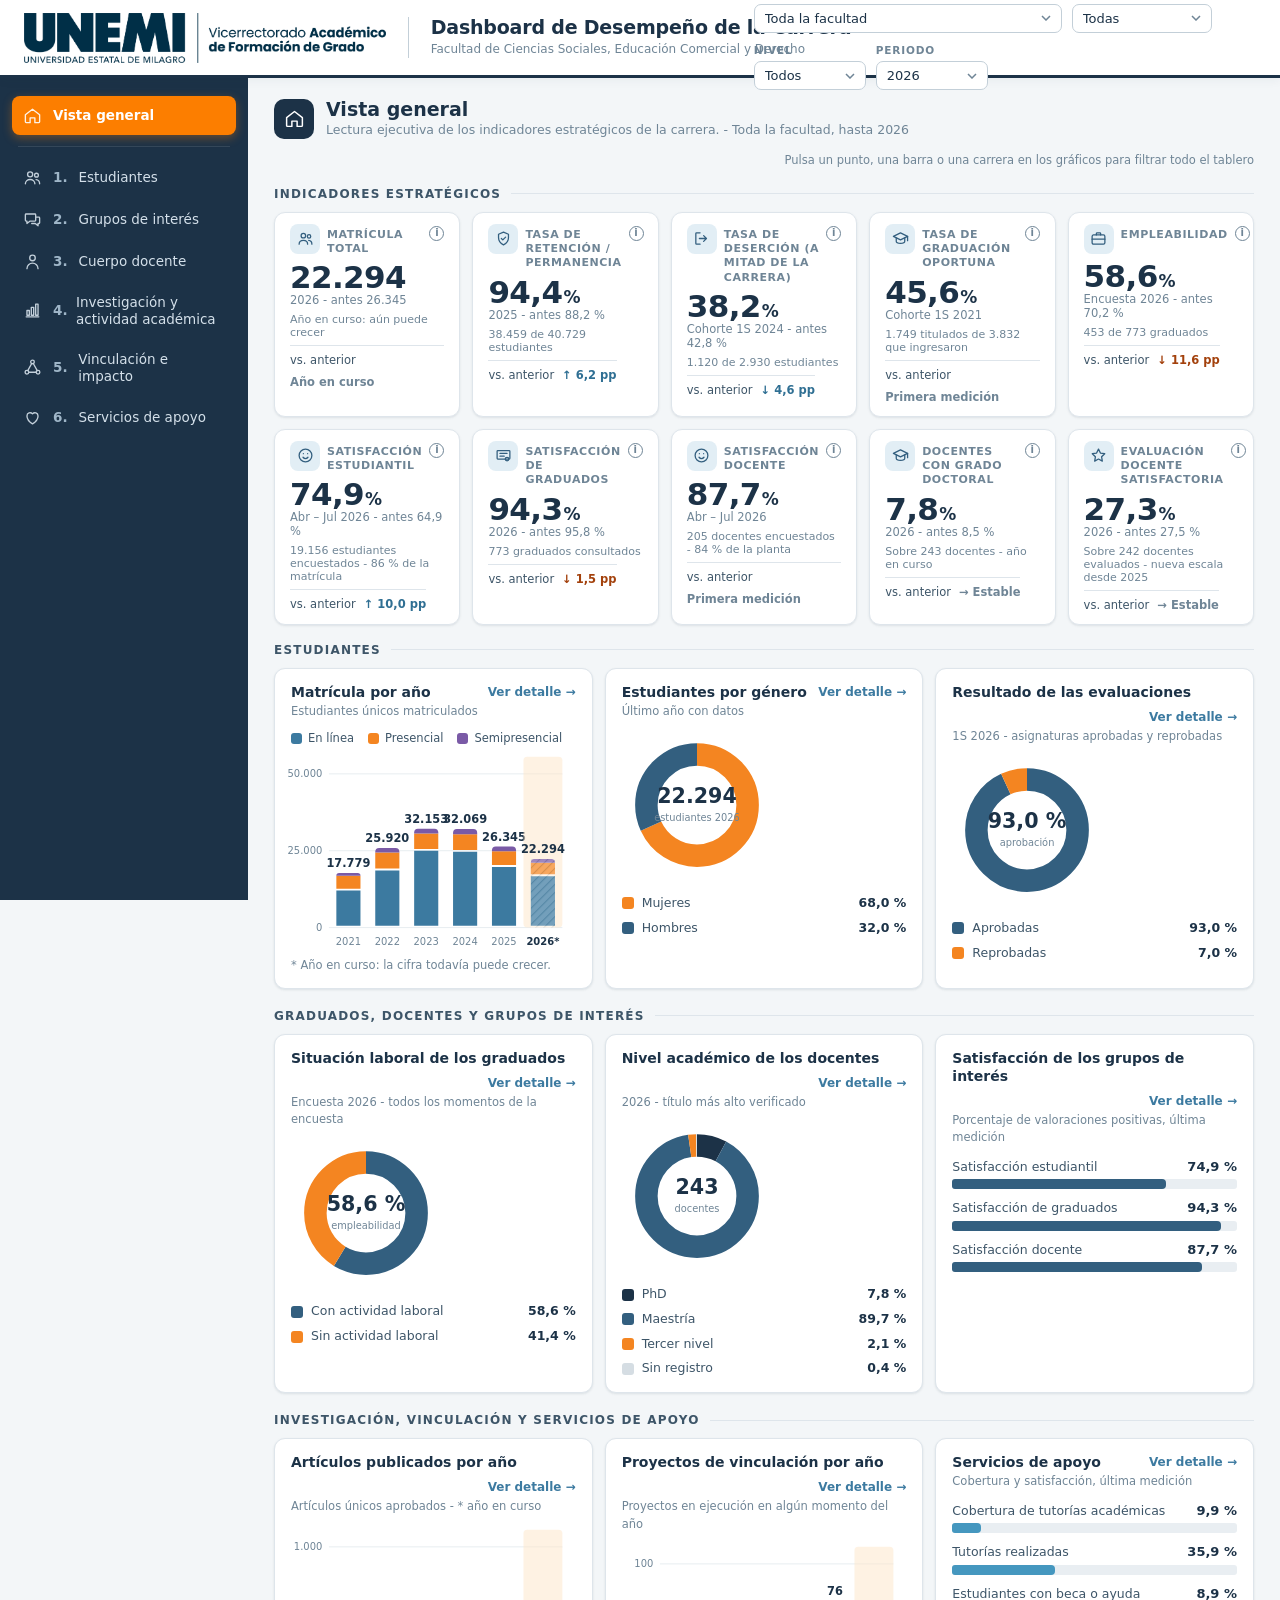
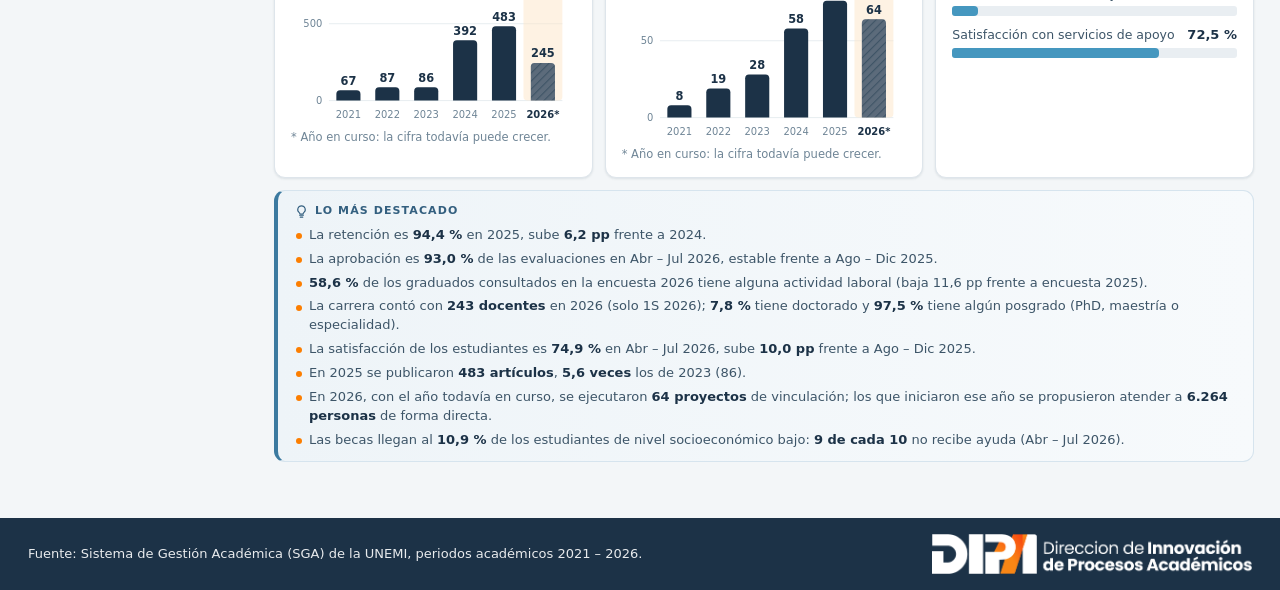
==== commit b4b97c71: "Retirar la versión anterior de la publicación y quitar la marca de versión - Se quitan del repositor" ====
--- a/docs/index.html
+++ b/docs/index.html
@@ -4,6 +4,9 @@
 <meta charset="utf-8">
 <meta name="viewport" content="width=device-width, initial-scale=1">
 <title>Dashboard de Desempeño - FACSECYD - UNEMI</title>
+<!-- Identificación interna (no visible): versión 2, estructura de indicadores de la FACS (octubre 2026).
+     La versión 1 (cuatro pestañas, extracto de agosto 2026) se retiró de la publicación. -->
+<meta name="dashboard-version" content="2.0 · estructura FACS · 2026-10">
 <!-- ?v=: cambiarlo al publicar cambios de estilo o código, para que el navegador no use la copia en caché -->
 <link rel="stylesheet" href="css/tablero.css?v=20261008">
 </head>
@@ -14,8 +17,8 @@
   <img class="appbar-logo" src="img/logo-vicerrectorado.png"
        alt="UNEMI - Vicerrectorado Académico de Formación de Grado">
   <div class="appbar-titulo">
-    <h1>Dashboard de Desempeño de la Carrera <span class="badge-version" title="Nueva versión del dashboard FACSECYD, con la estructura de indicadores de la FACS">Nueva versión</span></h1>
-    <p>Facultad de Ciencias Sociales, Educación Comercial y Derecho · <a class="link-anterior" href="version-anterior.html">Ver versión anterior</a></p>
+    <h1>Dashboard de Desempeño de la Carrera</h1>
+    <p>Facultad de Ciencias Sociales, Educación Comercial y Derecho</p>
   </div>
   <div class="filters">
     <!-- Las carreras se cargan desde el catálogo de los datos (FACS_DATA.carreras) -->
--- a/docs/css/tablero.css
+++ b/docs/css/tablero.css
@@ -316,7 +316,7 @@
 .aviso-info { display:flex; gap:10px; align-items:flex-start; margin:0 0 14px; padding:10px 14px; font-size:12.5px;
   color:var(--ink2); background:var(--ok-lt); border:1px solid #b9d4e4; border-left:4px solid var(--ok); border-radius:var(--r); }
 .aviso-info b { color:var(--ok); white-space:nowrap; }
-/* FACSECYD: marca de nueva versión y enlace a la versión anterior */
+/* FACSECYD: marca de nueva versión (solo en la copia interna que genera scripts/pipeline/07_html_local.py) */
 .badge-version { display:inline-block; vertical-align:middle; margin-left:8px; padding:2px 8px; font-size:10.5px; font-weight:700;
   letter-spacing:.04em; text-transform:uppercase; color:#fff; background:var(--acento, #f48521); border-radius:999px; }
 .link-anterior { color:inherit; text-decoration:underline; text-underline-offset:2px; opacity:.85; }
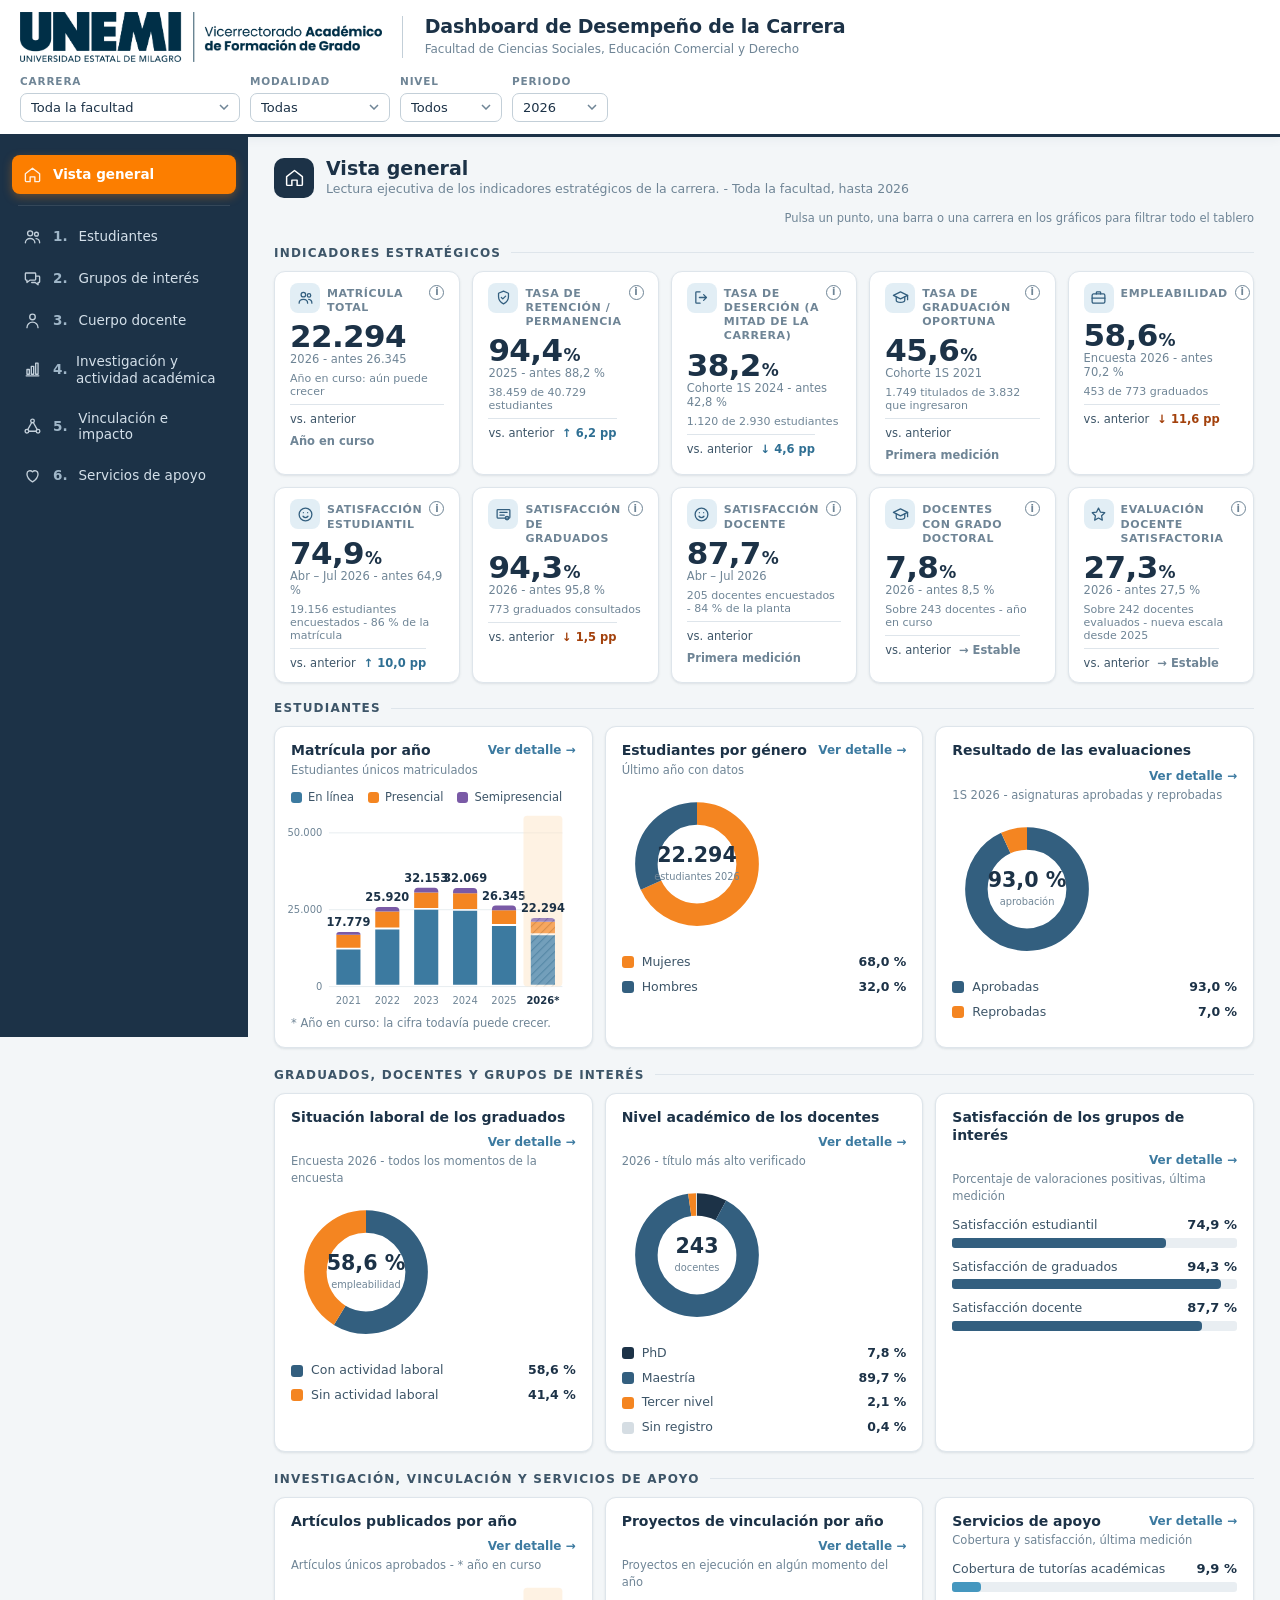
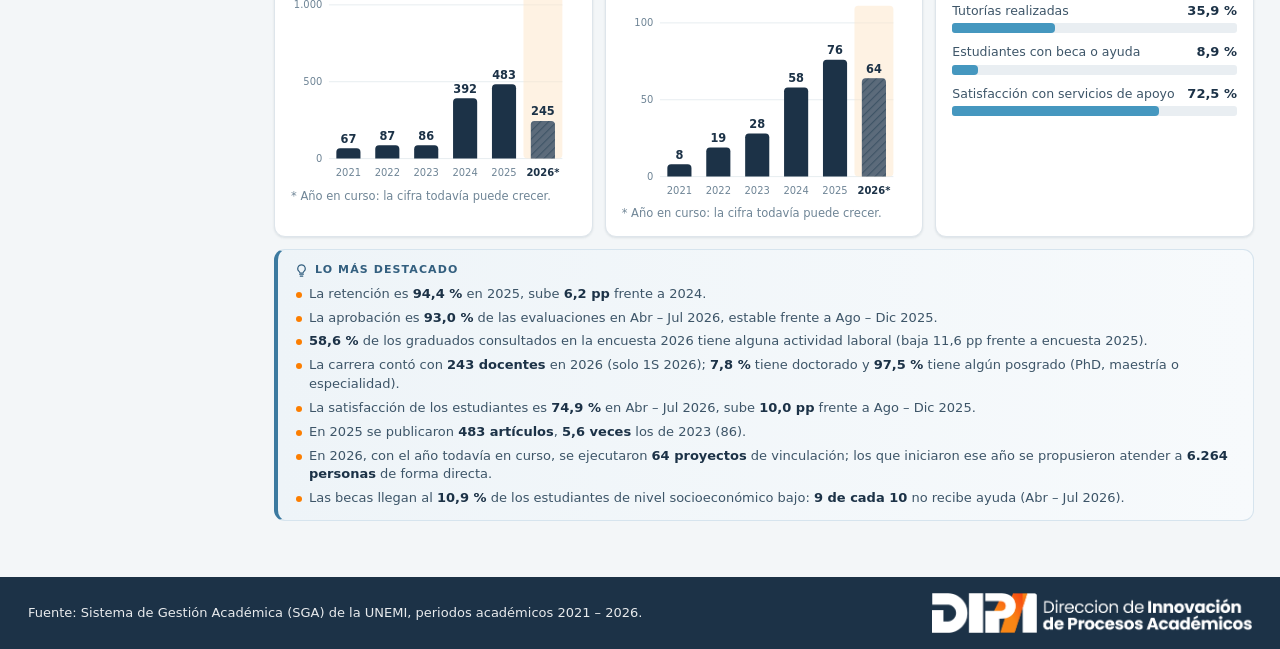
==== commit 27a89219: "Filtros del encabezado en una sola linea: el periodo ya no baja a otra fila Con pantallas de 1366 px" ====
--- a/docs/index.html
+++ b/docs/index.html
@@ -8,7 +8,7 @@
      La versión 1 (cuatro pestañas, extracto de agosto 2026) se retiró de la publicación. -->
 <meta name="dashboard-version" content="2.0 · estructura FACS · 2026-10">
 <!-- ?v=: cambiarlo al publicar cambios de estilo o código, para que el navegador no use la copia en caché -->
-<link rel="stylesheet" href="css/tablero.css?v=20261008">
+<link rel="stylesheet" href="css/tablero.css?v=20261012">
 </head>
 <body>
 
--- a/docs/css/tablero.css
+++ b/docs/css/tablero.css
@@ -31,9 +31,9 @@
   border-bottom:3px solid var(--az-1); box-shadow:0 2px 10px rgba(28,50,71,.06);
   display:flex; align-items:center; gap:22px; padding:0 24px; }
 .appbar-logo { height:50px; width:auto; flex:0 0 auto; }
-.appbar-titulo { border-left:1px solid var(--edge2); padding-left:22px; min-width:0; }
-.appbar-titulo h1 { font-size:19px; font-weight:700; letter-spacing:-.01em; line-height:1.15; color:var(--az-1); white-space:nowrap; }
-.appbar-titulo p { font-size:12px; color:var(--ink3); margin-top:2px; white-space:nowrap; }
+.appbar-titulo { border-left:1px solid var(--edge2); padding-left:22px; min-width:0; flex:0 1 auto; }
+.appbar-titulo h1 { font-size:19px; font-weight:700; letter-spacing:-.01em; line-height:1.15; color:var(--az-1); white-space:nowrap; overflow:hidden; text-overflow:ellipsis; }
+.appbar-titulo p { font-size:12px; color:var(--ink3); margin-top:2px; white-space:nowrap; overflow:hidden; text-overflow:ellipsis; }
 .sitefooter { background:var(--az-1); padding:16px 28px; display:flex; justify-content:space-between; align-items:center; gap:16px 24px; flex-wrap:wrap; }
 .sitefooter .fuente { margin:0; color:#fff; font-size:13px; line-height:1.4; opacity:.9; }
 .sitefooter img { height:40px; width:auto; }
@@ -55,7 +55,11 @@
 .nav-sep { height:1px; background:rgba(255,255,255,.1); margin:8px 6px; }
 
 .main { min-width:0; padding-bottom:44px; }
-.filters { display:flex; gap:10px; align-items:flex-end; flex-wrap:wrap; margin-left:auto; }
+.filters { display:flex; gap:10px; align-items:flex-end; flex-wrap:nowrap; margin-left:auto; flex:0 0 auto; }
+/* Los cuatro filtros van en una sola línea: los nombres de carrera largos se recortan en el
+   selector (la lista desplegada los muestra completos) y el periodo no baja a otra fila. */
+#fCarrera { width:220px; min-width:0; text-overflow:ellipsis; }
+#fNivel, #fAnio { min-width:96px; }
 .fld { display:flex; flex-direction:column; gap:3px; }
 .fld label { font-size:10.5px; letter-spacing:.08em; text-transform:uppercase; color:var(--ink3); font-weight:700; }
 .fld select, .rfbar select { font-size:13px; color:var(--ink); background:var(--paper); border:1px solid var(--edge2);
@@ -290,8 +294,9 @@
 .segbtn:hover { border-color:var(--az-4); }
 .segbtn.on { background:var(--az-2); color:#fff; border-color:var(--az-2); }
 
-@media (max-width:1180px){
+@media (max-width:1365px){
   .appbar { height:auto; position:static; flex-wrap:wrap; padding:12px 20px; gap:12px 20px; }
+  .filters { flex-wrap:wrap; }
   .appbar-titulo h1, .appbar-titulo p { white-space:normal; }
   .filters { margin-left:0; }
   .side { top:0; height:100vh; }
